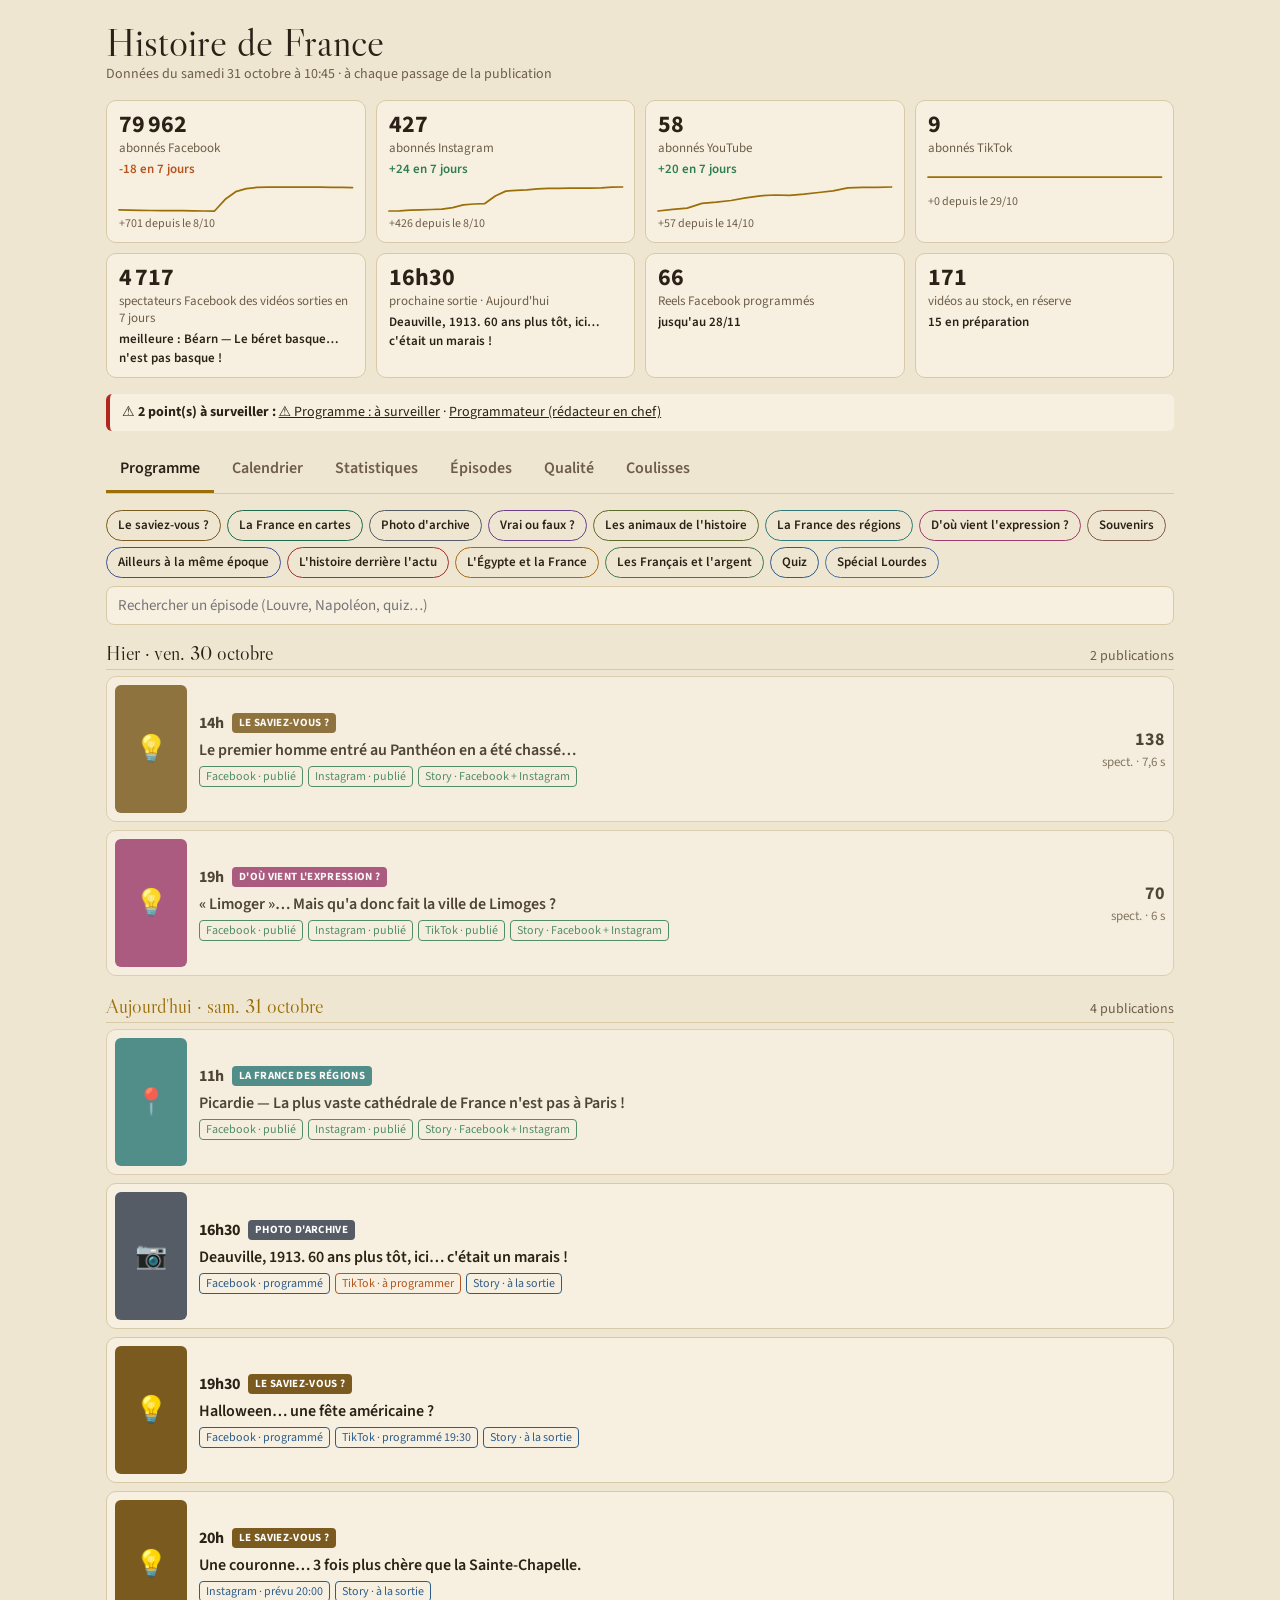
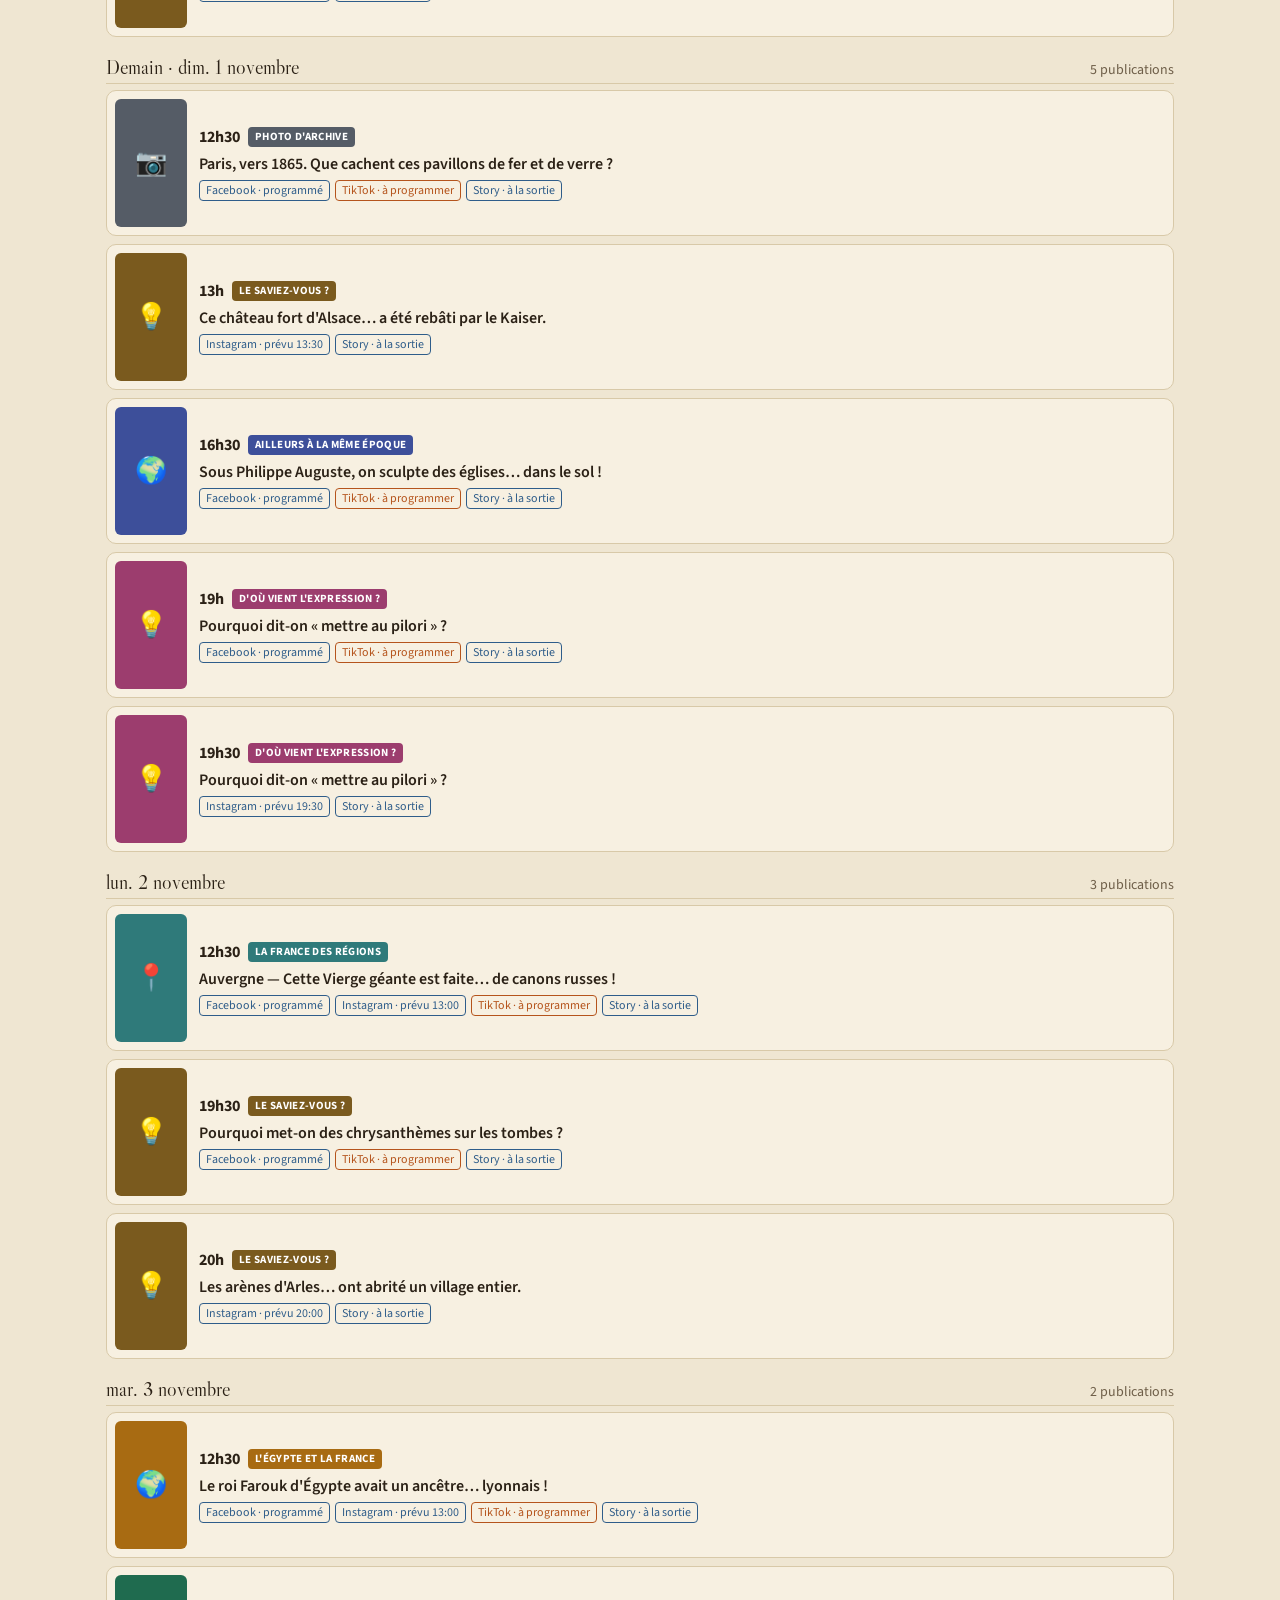
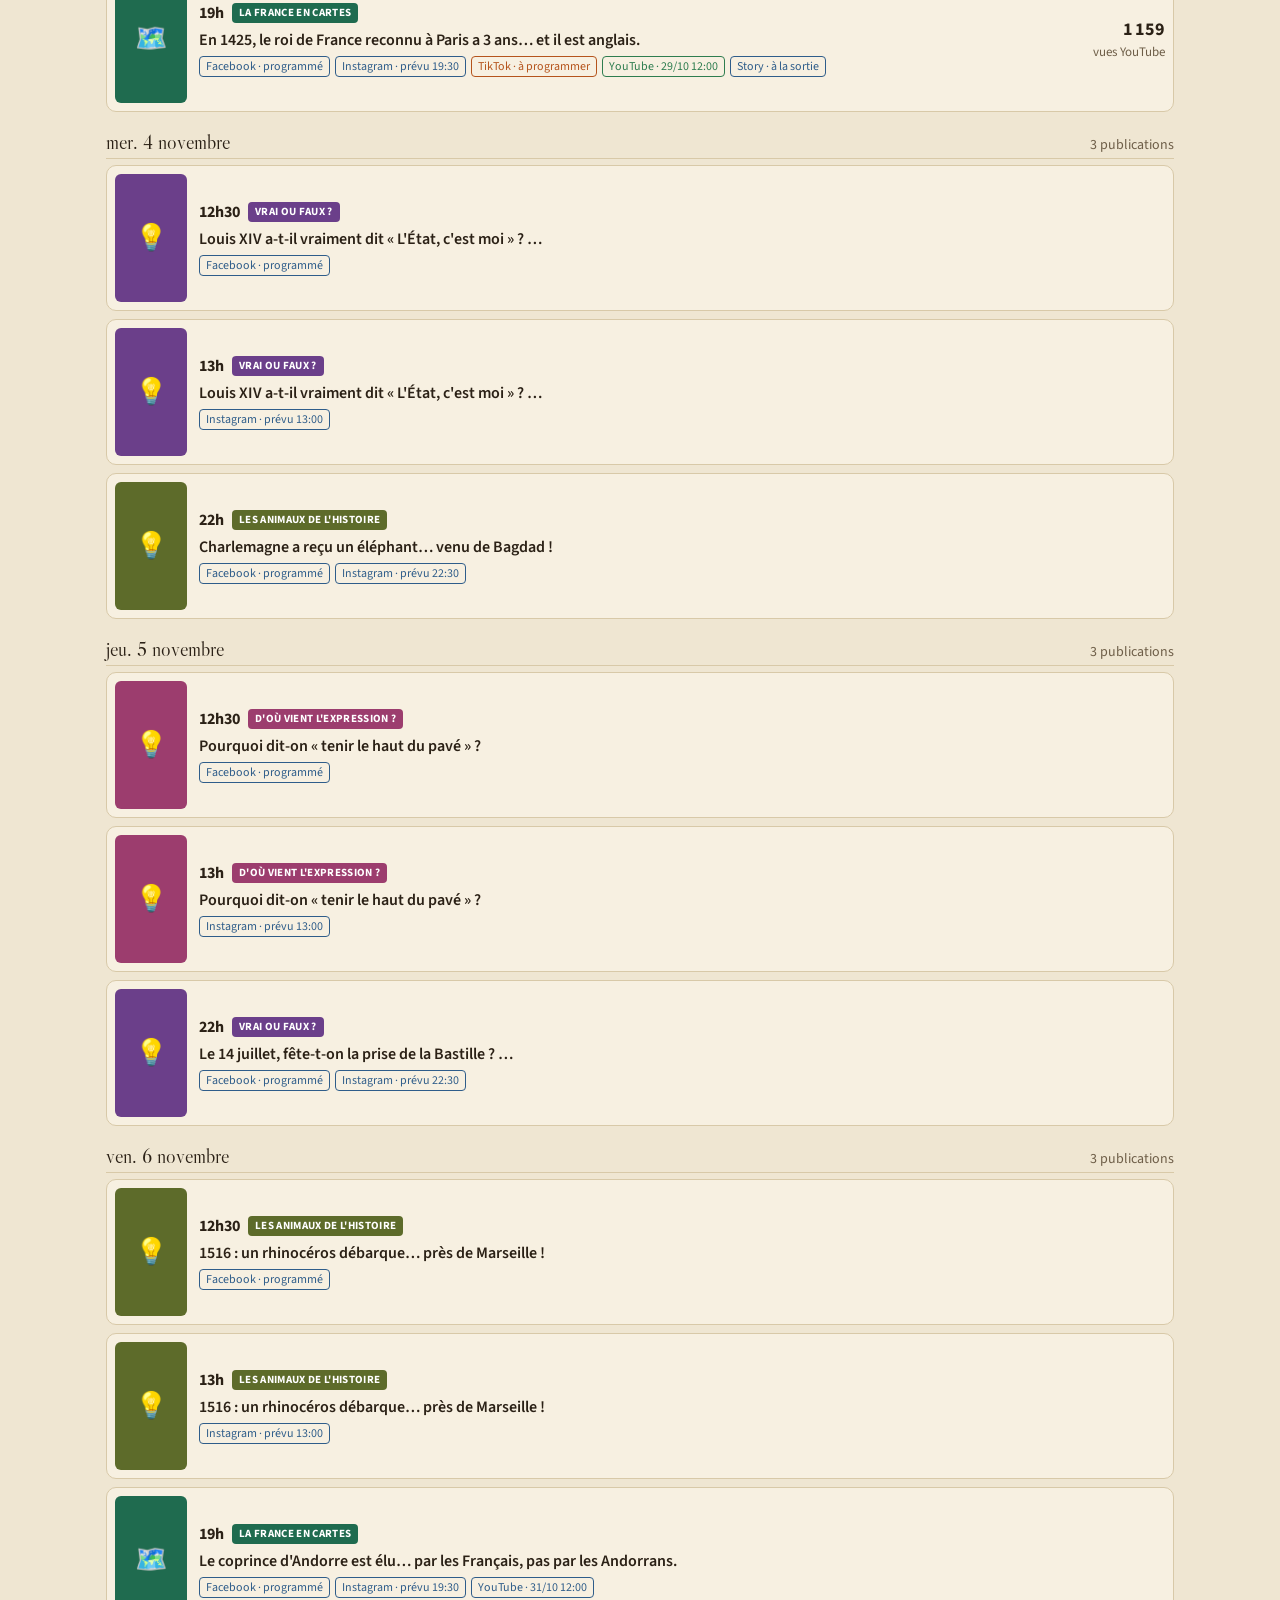
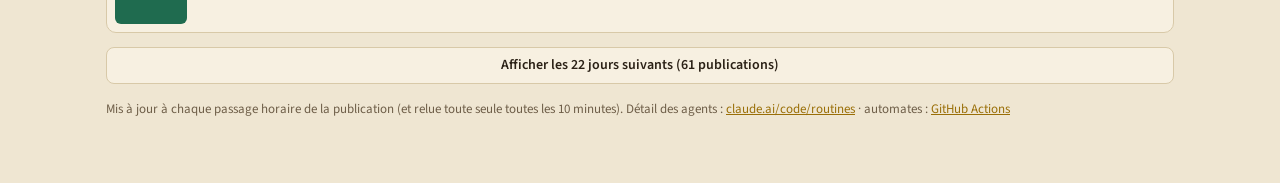
==== tableau-q7m2xk9w/index.html @ d6ed4da3 "Tableau de bord" ====
<!doctype html>
<html lang="fr"><head><meta charset="utf-8"><meta name="viewport" content="width=device-width,initial-scale=1">
<meta name="robots" content="noindex"><meta name="referrer" content="no-referrer">
<title>Tableau Histoire de France</title>
<link rel="preconnect" href="https://fonts.gstatic.com" crossorigin>
<link rel="stylesheet" href="https://fonts.googleapis.com/css2?family=Libre+Caslon+Display&family=Source+Sans+3:wght@400;600;700&display=swap">
<style>
/* Mise en page reprise de l'ancien tableau local (studio/site.html, 29/10/2026) : en-tête et chiffres clés, alertes,
   onglets, filtres communs (séries en couleur, recherche), cartes avec vignette, calendrier du mois, fiche en panneau
   (plein écran sur téléphone, à droite sur ordinateur). */
:root{--bg:#efe6d2;--fg:#2b2116;--muted:#6e5e48;--card:#f7f0e1;--line:#d8c9a8;--accent:#9a6f08;--ok:#2e7d4f;--warn:#b5541c;
--info:#2f5d8a;--err:#b3261e;--soft:#e6dbc3;--display:"Libre Caslon Display",Georgia,"Times New Roman",serif;
--body:"Source Sans 3",system-ui,-apple-system,"Segoe UI",Roboto,sans-serif;color-scheme:light}
@media (prefers-color-scheme:dark){:root:not([data-theme="light"]){--bg:#17130d;--fg:#efe4cf;--muted:#b3a284;--card:#221c13;
--line:#3a3022;--accent:#e0b23c;--ok:#5fbf86;--warn:#f08a4b;--info:#7fb0e0;--err:#ef6a5b;--soft:#2c2418;color-scheme:dark}}
:root[data-theme="dark"]{--bg:#17130d;--fg:#efe4cf;--muted:#b3a284;--card:#221c13;--line:#3a3022;--accent:#e0b23c;--ok:#5fbf86;
--warn:#f08a4b;--info:#7fb0e0;--err:#ef6a5b;--soft:#2c2418;color-scheme:dark}
*{box-sizing:border-box}
html{-webkit-text-size-adjust:100%}
body{margin:0;background:var(--bg);color:var(--fg);font-family:var(--body);font-size:16px;line-height:1.45}
body.fige{overflow:hidden}
main{max-width:1100px;margin:0 auto;padding:20px 16px 64px;display:grid;gap:16px}
main>*{min-width:0}
h1{font-family:var(--display);font-weight:400;font-size:clamp(30px,6vw,40px);margin:0;line-height:1.1}
h2{font-family:var(--display);font-weight:400;font-size:22px;margin:0;line-height:1.2}
h3{font-size:15px;margin:0}
button{font:inherit;color:inherit}
a{color:var(--accent)}
code{font-size:13px}
:focus-visible{outline:2px solid var(--accent);outline-offset:2px}
[hidden]{display:none!important}
.meta{color:var(--muted);font-size:14px;margin:0}
.entete{display:flex;justify-content:space-between;align-items:end;gap:12px;flex-wrap:wrap}
.btn{display:inline-block;border:1px solid var(--line);background:var(--card);border-radius:8px;padding:7px 12px;cursor:pointer;
font-weight:600;font-size:14px;color:var(--fg);text-decoration:none}
.btn:hover{border-color:var(--accent)}
/* chiffres clés */
.kpis{display:grid;grid-template-columns:repeat(4,minmax(0,1fr));gap:10px}
.kpis>.groupe{display:contents}
.kpi{background:var(--card);border:1px solid var(--line);border-radius:10px;padding:10px 12px;min-width:0}
.kpi[data-ep]{cursor:pointer}.kpi[data-ep]:hover{border-color:var(--accent)}
.kpi b{display:block;font-size:24px;font-variant-numeric:tabular-nums;line-height:1.2}
.kpi b.na{color:var(--muted)}.kpi b.mauvais{color:var(--err)}.kpi b.bon{color:var(--ok)}
.kpi .l{display:block;color:var(--muted);font-size:13px;line-height:1.3}
.kpi small{font-size:13px;font-weight:600;margin-top:3px;overflow:hidden;display:-webkit-box;-webkit-line-clamp:2;-webkit-box-orient:vertical}
.kpi .d{color:var(--ok)}.kpi .d.bas{color:var(--warn)}
.kpi .note{font-size:12px;color:var(--muted);margin-top:4px;line-height:1.3}
.spark{display:block;width:100%;height:28px;margin-top:6px;color:var(--accent);overflow:visible}
.kpi .d2{font-size:12px;color:var(--muted);margin-top:2px}
/* alertes */
.alertes{display:grid;gap:6px}
.avis{border-left:4px solid var(--info);background:var(--card);border-radius:6px;padding:8px 12px;font-size:14px}
.avis.important{border-color:var(--warn)}.avis.grave{border-color:var(--err)}.avis.ok{border-color:var(--ok)}
.avis a{color:inherit}.avis .det{color:var(--muted)}
details summary{cursor:pointer}
/* onglets et filtres */
.onglets{display:flex;gap:4px;border-bottom:1px solid var(--line);overflow-x:auto;position:sticky;top:0;z-index:5;
background:var(--bg);scrollbar-width:none}
.onglet{border:0;background:none;padding:10px 14px;cursor:pointer;font-weight:600;color:var(--muted);border-bottom:3px solid transparent;
white-space:nowrap}
.onglet[aria-selected="true"]{color:var(--fg);border-bottom-color:var(--accent)}
.filtres{display:flex;flex-wrap:wrap;gap:8px;align-items:center}
.series{display:flex;flex-wrap:wrap;gap:6px;min-width:0}
.f{border:1.5px solid var(--c,var(--line));background:transparent;border-radius:999px;padding:5px 11px;font-weight:600;font-size:13px;
cursor:pointer;white-space:nowrap}
.f[aria-pressed="true"]{background:var(--c);color:#fff}
.f.neutre{--c:var(--line)}.f.neutre[aria-pressed="true"]{background:var(--fg);border-color:var(--fg);color:var(--bg)}
input[type=search]{font:inherit;font-size:15px;color:var(--fg);background:var(--card);border:1px solid var(--line);border-radius:8px;
padding:8px 11px;flex:1 1 220px;min-width:0}
.tete-bloc{display:flex;justify-content:space-between;align-items:center;gap:10px;flex-wrap:wrap}
/* programme et listes */
.jour{font-family:var(--display);font-size:20px;margin:18px 0 6px;padding-bottom:4px;border-bottom:1px solid var(--line);display:flex;
justify-content:space-between;align-items:baseline;gap:8px;flex-wrap:wrap}
section>.jour:first-child{margin-top:0}
.jour .meta{font-family:var(--body)}
.jour.auj{color:var(--accent)}
.att{color:var(--warn);font-weight:600}
.liste{display:grid;gap:8px}
.r{display:grid;grid-template-columns:72px minmax(0,1fr) auto;gap:12px;align-items:center;background:var(--card);border:1px solid var(--line);
border-radius:10px;padding:8px;cursor:pointer;text-align:left;width:100%}
.r:hover{border-color:var(--accent)}
.r.passe{opacity:.82}
.vign{position:relative;width:72px;aspect-ratio:9/16;border-radius:6px;overflow:hidden;background:var(--c,#555);display:grid;
place-items:center;flex:none}
.vign .emo{font-size:26px;line-height:1}
.vign img{position:absolute;inset:0;width:100%;height:100%;object-fit:cover;background:#000}
.vign.grande{width:100%;border-radius:8px}.vign.grande .emo{font-size:64px}
.vign.mini{width:30px;border-radius:4px}.vign.mini .emo{font-size:13px}
.t{display:grid;gap:4px;min-width:0}
.h{display:flex;align-items:center;gap:8px;flex-wrap:wrap;min-width:0}
.heure{font-weight:700;font-variant-numeric:tabular-nums}
.tag{display:inline-block;max-width:100%;overflow:hidden;text-overflow:ellipsis;vertical-align:middle;white-space:nowrap;background:var(--c);
color:#fff;font-size:11px;font-weight:700;letter-spacing:.03em;text-transform:uppercase;padding:2px 7px;border-radius:4px;line-height:1.4}
.titre{margin:0;overflow-wrap:anywhere;font-weight:600}
.pastilles{display:flex;gap:5px;flex-wrap:wrap}
.p{font-size:12px;border-radius:4px;padding:1px 6px;border:1px solid var(--line);color:var(--muted);white-space:nowrap;text-decoration:none}
.p.ok{border-color:var(--ok);color:var(--ok)}.p.prevu{border-color:var(--info);color:var(--info)}
.p.cours{border-color:var(--accent);color:var(--accent)}.p.alerte{border-color:var(--warn);color:var(--warn)}
.p.erreur{border-color:var(--err);color:var(--err);font-weight:600}.p.inconnu{border-style:dashed}
a.p:hover{text-decoration:underline}
.chiffres{text-align:right;font-variant-numeric:tabular-nums;font-size:13px;color:var(--muted);min-width:64px}
.chiffres b{display:block;font-size:18px;color:var(--fg)}
.vide{color:var(--muted);font-style:italic;padding:8px 0;margin:0}
.trou{padding:8px 12px;border-radius:8px;font-style:normal;
background:repeating-linear-gradient(135deg,var(--card),var(--card) 6px,var(--soft) 6px,var(--soft) 12px)}
.plus{margin-top:14px;width:100%}
/* calendrier */
.cal-tete{display:flex;justify-content:space-between;align-items:center;gap:8px}
.legende-cal{display:flex;gap:4px 14px;flex-wrap:wrap;font-size:13px;color:var(--muted);margin:8px 0}
.grille{display:grid;grid-template-columns:repeat(7,minmax(0,1fr));gap:4px}
.jsem{text-align:center;font-size:12px;color:var(--muted);font-weight:700}
.case{background:var(--card);border:1px solid var(--line);border-radius:6px;min-height:96px;padding:4px;display:grid;align-content:start;
gap:3px;min-width:0;cursor:pointer}
.case.hors{opacity:.4}.case.auj{border:2px solid var(--accent)}.case.choisi{outline:2px solid var(--info);outline-offset:1px}
.case.trou{background:repeating-linear-gradient(135deg,var(--card),var(--card) 6px,var(--soft) 6px,var(--soft) 12px)}
.case .n{font-size:12px;font-weight:700;color:var(--muted)}
.puce{display:block;width:100%;border:0;border-left:3px solid var(--c);background:var(--soft);border-radius:3px;font-size:11px;line-height:1.25;
padding:2px 4px;text-align:left;cursor:pointer;overflow:hidden;white-space:nowrap;text-overflow:ellipsis}
.puce.passe{opacity:.7}
#cal-liste{margin-top:8px}
/* statistiques */
#stats,#vue-stats,#vue-episodes,#vue-coulisses,#qualite{display:grid;gap:16px;align-content:start}
#stats>*,#vue-stats>*,#vue-episodes>*,#vue-coulisses>*,#qualite>*,.liste>*{min-width:0}
.panneaux{display:grid;gap:16px;grid-template-columns:repeat(auto-fit,minmax(min(100%,380px),1fr))}
.bloc{background:var(--card);border:1px solid var(--line);border-radius:10px;padding:12px;display:grid;gap:10px;min-width:0;align-content:start}
.bloc p{margin:0}.bloc-in{display:grid;gap:8px}
.tops{display:grid;grid-template-columns:repeat(4,minmax(0,1fr));gap:10px}
.top h3 .u{color:var(--muted);font-weight:400;font-size:12px}
.top ol{margin:0;padding:0;list-style:none}
.top li{padding:6px 0;border-top:1px solid var(--line)}.top li:first-child{border-top:0}
.top li a{display:flex;gap:8px;align-items:center;color:inherit;text-decoration:none;font-size:13px}
.top .tt{flex:1;min-width:0}
.top .x{overflow:hidden;display:-webkit-box;-webkit-line-clamp:2;-webkit-box-orient:vertical}
.top .dd{display:block;color:var(--muted);font-size:11px}
.top .nb{font-weight:700;font-variant-numeric:tabular-nums;white-space:nowrap}
.top .bar{display:block;height:3px;border-radius:2px;background:var(--c,var(--accent));margin-top:3px}
table{width:100%;border-collapse:collapse;font-size:14px;font-variant-numeric:tabular-nums}
th,td{padding:6px;border-bottom:1px solid var(--line);text-align:right;vertical-align:top}
th:first-child,td:first-child,th.g,td.g{text-align:left}td:not(.g){white-space:nowrap}
th{font-size:12px;color:var(--muted);white-space:nowrap}
table.tri th{cursor:pointer;user-select:none}th[aria-sort]{color:var(--fg)}
tbody tr[data-ep]{cursor:pointer}tbody tr[data-ep]:hover{background:var(--soft)}
td.sujet{min-width:220px}
.defile{overflow-x:auto}
.barres{display:grid;grid-template-columns:minmax(0,2fr) minmax(60px,1fr) auto;gap:6px 10px;align-items:center;font-size:13px}
.barres .nom{overflow:hidden;text-overflow:ellipsis;white-space:nowrap;color:inherit;text-decoration:none}
.barres .b{height:8px;background:var(--c,var(--accent));border-radius:4px;min-width:2px}
.ab{display:grid;gap:2px}
/* qualité et coulisses */
.chips{display:flex;flex-wrap:wrap;gap:6px}
.chip{font-size:13px;border:1px solid var(--line);border-radius:999px;padding:2px 9px;background:transparent;cursor:pointer}
ul.lst{margin:0;padding-left:18px;font-size:14px}ul.lst li{margin:3px 0}
.machs{display:grid;gap:6px}
.mach{display:flex;gap:10px;align-items:baseline;padding:8px 10px;border:1px solid var(--line);border-radius:8px;color:inherit;text-decoration:none}
a.mach[href]:hover{border-color:var(--accent)}
.mach .nom{font-weight:600;display:block}.mach .q{display:block;color:var(--muted);font-size:13px}
.mach .msg{display:-webkit-box;-webkit-line-clamp:2;-webkit-box-orient:vertical;overflow:hidden;color:var(--muted);font-size:12px;margin-top:2px}
.pt{display:inline-block;width:9px;height:9px;border-radius:50%;background:var(--muted);flex:none}
.pt.ok{background:var(--ok)}.pt.prevu{background:var(--info)}.pt.cours{background:var(--accent)}.pt.alerte{background:var(--warn)}
.pt.erreur{background:var(--err)}
.okt{color:var(--ok)}.alt{color:var(--warn)}.err{color:var(--err)}
/* fiche */
.fiche{position:fixed;inset:0;z-index:20;display:grid;grid-template-columns:1fr;background:rgba(0,0,0,.5)}
.fiche-in{background:var(--bg);overflow-y:auto;padding:16px;display:grid;gap:14px;align-content:start;grid-template-columns:minmax(0,1fr);
overscroll-behavior:contain}
@media (min-width:900px){.fiche{grid-template-columns:1fr min(880px,94vw)}
.fiche-in{grid-column:2;grid-template-columns:280px minmax(0,1fr);border-left:1px solid var(--line)}.fiche-in>.plein{grid-column:1/-1}}
.fiche-tete{display:flex;justify-content:space-between;gap:12px;align-items:start}
.fermer{border:0;background:var(--soft);width:40px;height:40px;border-radius:50%;font-size:20px;cursor:pointer;flex:none}
.media{display:grid;gap:10px;align-content:start}
.poster{position:relative}
.poster iframe{display:block;width:100%;aspect-ratio:9/16;border:0;border-radius:8px;background:#000}
.lire{position:absolute;left:50%;top:50%;transform:translate(-50%,-50%);width:64px;height:64px;border-radius:50%;border:0;
background:rgba(0,0,0,.62);color:#fff;font-size:26px;cursor:pointer}
.liens{display:flex;flex-wrap:wrap;gap:6px}
.infos{display:grid;gap:12px;align-content:start;min-width:0}
.ms .res{display:block;color:var(--muted);font-size:12px;text-transform:uppercase;letter-spacing:.05em;margin:0 0 4px}
.mini-stats{display:grid;grid-template-columns:repeat(auto-fill,minmax(96px,1fr));gap:8px}
.mini-stats div{background:var(--card);border:1px solid var(--line);border-radius:8px;padding:6px 8px}
.mini-stats b{display:block;font-size:18px}.mini-stats span{font-size:12px;color:var(--muted)}
dl{display:grid;grid-template-columns:auto minmax(0,1fr);gap:6px 12px;margin:0;font-size:14px}
dt{color:var(--muted)}dd{margin:0;overflow-wrap:anywhere}
footer{color:var(--muted);font-size:13px}
@media (max-width:1000px){.tops{grid-template-columns:repeat(2,minmax(0,1fr))}}
@media (max-width:899px){.media .vign.grande,.poster iframe{max-width:260px;margin:0 auto}}
@media (max-width:720px){.kpis{grid-template-columns:repeat(2,minmax(0,1fr))}}
@media (max-width:600px){.tops{grid-template-columns:1fr}}
@media (max-width:560px){
.r{grid-template-columns:56px minmax(0,1fr)}.r .vign{width:56px}
.chiffres{grid-column:2;text-align:left;display:flex;gap:8px;align-items:baseline}.chiffres b{display:inline;font-size:15px}
.series{flex-wrap:nowrap;overflow-x:auto;padding-bottom:2px;scrollbar-width:none}
.onglet{padding:10px 11px}
.case{min-height:64px;padding:2px}
.puce{font-size:0;height:6px;padding:0;border-left-width:0;background:var(--c)}
.kpi b{font-size:21px}.kpi .d2{display:none}}
</style></head><body><main>
<div class="entete"><div><h1>Histoire de France</h1><p class="meta" id="maj"></p></div></div>
<section class="kpis" aria-label="Chiffres clés"><div class="groupe" id="abonnes"></div><div class="groupe" id="kpis"></div></section>
<section class="alertes" id="etat" aria-label="À surveiller"></section>
<nav class="onglets" role="tablist" aria-label="Vues">
<button class="onglet" role="tab" id="o-programme" data-vue="programme" aria-selected="true">Programme</button>
<button class="onglet" role="tab" id="o-calendrier" data-vue="calendrier" aria-selected="false">Calendrier</button>
<button class="onglet" role="tab" id="o-stats" data-vue="stats" aria-selected="false">Statistiques</button>
<button class="onglet" role="tab" id="o-episodes" data-vue="episodes" aria-selected="false">Épisodes</button>
<button class="onglet" role="tab" id="o-qualite" data-vue="qualite" aria-selected="false">Qualité</button>
<button class="onglet" role="tab" id="o-coulisses" data-vue="coulisses" aria-selected="false">Coulisses</button>
</nav>
<div class="filtres" id="filtres"><div class="series" id="f-series" role="group" aria-label="Séries"></div>
<input type="search" id="q" placeholder="Rechercher un épisode (Louvre, Napoléon, quiz…)" aria-label="Rechercher un épisode"></div>
<section id="vue-programme"></section>
<section id="vue-calendrier" hidden></section>
<section id="vue-stats" hidden><div id="stats"></div>
<div class="panneaux"><div class="bloc" id="derniers"></div><div class="bloc" id="courbes"></div></div>
<div class="bloc" id="tableau-reels"></div></section>
<section id="vue-episodes" hidden><div class="tete-bloc"><div class="series" id="f-statut" role="group" aria-label="Statut"></div>
<span class="meta" id="eps-n"></span></div><div id="eps"></div></section>
<section id="vue-qualite" hidden><div id="qualite"></div></section>
<section id="vue-coulisses" hidden><div class="panneaux">
<div class="bloc"><h2>Automates GitHub</h2><div class="machs" id="automates"></div></div>
<div class="bloc"><h2>Agents Claude</h2><div class="machs" id="agents"></div><div id="prog"></div></div>
<div class="bloc"><h2>Production</h2><div class="bloc-in" id="prod"></div></div>
<div class="bloc"><h2>Sauvegarde</h2><div class="bloc-in" id="sauvegarde"></div></div></div></section>
<footer>Mis à jour à chaque passage horaire de la publication (et relue toute seule toutes les 10 minutes). Détail des
agents : <a href="https://claude.ai/code/routines">claude.ai/code/routines</a> · automates :
<a href="https://github.com/pofleck/hdf-studio/actions">GitHub Actions</a></footer>
</main>
<div class="fiche" id="fiche" hidden><div class="fiche-in" id="fiche-in" role="dialog" aria-modal="true" aria-label="Fiche de l'épisode"></div></div>
<script id="donnees" type="application/json">{"maj": "2026-10-31T11:45+01:00", "alertes": [{"title": "⚠️ Programme : à surveiller", "url": "https://github.com/pofleck/hdf-studio/issues/42"}], "automates": [{"nom": "Publication (Facebook, Instagram, stories)", "e": "cours", "quand": "2026-10-31T11:40:14+01:00", "url": "https://github.com/pofleck/hdf-studio/actions/runs/41193692802"}, {"nom": "Veille (stats, alertes)", "e": "ok", "quand": "2026-10-30T23:46:14+01:00", "url": "https://github.com/pofleck/hdf-studio/actions/runs/41140284863"}, {"nom": "Rapport du lundi", "e": "ok", "quand": "2026-10-26T19:36:55+01:00", "url": "https://github.com/pofleck/hdf-studio/actions/runs/40379283595"}, {"nom": "Entretien du lundi (jetons, stock)", "e": "ok", "quand": "2026-10-26T14:53:17+01:00", "url": "https://github.com/pofleck/hdf-studio/actions/runs/40334549855"}, {"nom": "Production automatique", "e": "ok", "quand": "2026-10-30T14:03:55+01:00", "url": "https://github.com/pofleck/hdf-studio/actions/runs/41060143591"}, {"nom": "Rendu (manuel)", "e": "ok", "quand": "2026-10-18T09:50:01+02:00", "url": "https://github.com/pofleck/hdf-studio/actions/runs/39109145928"}, {"nom": "Sauvegarde Backblaze", "e": "ok", "quand": "2026-10-31T09:28:24+01:00", "url": "https://github.com/pofleck/hdf-studio/actions/runs/41184741832"}], "agents": [{"nom": "Programmateur (rédacteur en chef)", "horaire": "chaque heure, 8 h 20 à 23 h 20", "quand": "2026-10-31T07:23:47+01:00", "url": "https://github.com/pofleck/hdf-studio/commit/3d9a19e8a7c940d9cf94f82e51ef827e5cb0e03a", "e": "alerte", "message": "Programmateur : cartes 047, 034, 028 aux jours de cartes (idée du propriétaire), essai 22 h le 5/11"}, {"nom": "Relecture des vidéos", "horaire": "chaque jour, 13 h 05", "quand": "2026-10-30T12:17:26+01:00", "url": "https://github.com/pofleck/hdf-studio/commit/8a5d483f39db46ef53d1b17f76b001183f4ea240", "e": "ok", "message": "Relecture"}, {"nom": "Réponses aux commentaires", "horaire": "9 h, 12 h, 15 h, 18 h, 21 h", "quand": "2026-10-30T19:08:54+01:00", "url": "https://github.com/pofleck/hdf-studio/commit/59b56d6d41000dbc94bacc3894156df74fff76c5", "e": "ok", "message": "Commentaires : passage automatique"}, {"nom": "Pilote stratégique", "horaire": "le lundi", "e": "inconnu"}], "programmateur": {"quand": "31/10 06:20", "lignes": ["Mode veille (jusqu'au 4/11) : passage court. CONTEXTE.md d'hier 21:41 (sujets chauds de 18:45) ; une recherche web, sans rien de daté d'aujourd'hui. Sujets : 1) manifestations du 31/10 (Bastille-Nation autorisé, 13 médias) : fil déjà couvert (actu-001, actu-008 sorti le 25/10, actu-009), pas de rediffusion ; 2) accident de trains en Espagne (69 morts) et attentat de Trappes : victimes, écartés ; 3) Lagarde, Israël, Le Havre-PSG : pas d'angle histoire français grand public. Halloween ce soir 19 h 30 (idee-028) : gardé.", "**Idée du propriétaire traitée (cartes du nouveau moteur)** : les jours de cartes sont mardi, vendredi et dimanche (jours Python [1, 4, 6]), pas ceux que l'idée citait. `remplacer` Jarnac → carte-047 Bourges (3/11 19 h) ; `echanger` Faire long feu ↔ carte-034 Andorre (6/11 19 h, long feu au 27/11) ; `remplacer` vanille → carte-028 zone italienne (10/11 19 h 30, veille du 11 novembre, jour de l'invasion de la zone libre en 1942). Moins d'expressions sur la semaine (4 en 6 jours avant).", "Créneau d'essai appliqué : `deplacer` idee-005-14-juillet-federation le 5/11 de 19 h à 22 h.", "Pas de commande (mode veille, aucun agent avant le 4/11). Toujours à reprendre au réveil : actu-012-bhv-xavier-ruel si le BHV reste dans l'actualité."]}, "abonnes": {"facebook": {"n": 79962, "le": "2026-10-30", "delta": -18, "courbe": [["2026-10-08", 79261], ["2026-10-09", 79249], ["2026-10-10", 79240], ["2026-10-11", 79239], ["2026-10-12", 79237], ["2026-10-13", 79237], ["2026-10-14", 79233], ["2026-10-15", 79225], ["2026-10-16", 79223], ["2026-10-17", 79222], ["2026-10-18", 79592], ["2026-10-19", 79833], ["2026-10-20", 79930], ["2026-10-21", 79967], ["2026-10-22", 79978], ["2026-10-23", 79980], ["2026-10-24", 79973], ["2026-10-25", 79973], ["2026-10-26", 79974], ["2026-10-27", 79975], ["2026-10-28", 79969], ["2026-10-29", 79969], ["2026-10-30", 79962]]}, "instagram": {"n": 427, "le": "2026-10-30", "delta": 24, "courbe": [["2026-10-08", 1], ["2026-10-09", 2], ["2026-10-10", 16], ["2026-10-11", 23], ["2026-10-12", 27], ["2026-10-13", 35], ["2026-10-14", 60], ["2026-10-15", 110], ["2026-10-16", 125], ["2026-10-17", 130], ["2026-10-18", 268], ["2026-10-19", 354], ["2026-10-20", 367], ["2026-10-21", 377], ["2026-10-22", 395], ["2026-10-23", 403], ["2026-10-24", 403], ["2026-10-25", 405], ["2026-10-26", 406], ["2026-10-27", 407], ["2026-10-28", 412], ["2026-10-29", 423], ["2026-10-30", 427]]}, "youtube": {"n": 58, "le": "2026-10-30", "delta": 20, "courbe": [["2026-10-14", 1], ["2026-10-15", 5], ["2026-10-16", 8], ["2026-10-17", 19], ["2026-10-18", 22], ["2026-10-19", 26], ["2026-10-20", 32], ["2026-10-21", 37], ["2026-10-22", 39], ["2026-10-23", 38], ["2026-10-24", 41], ["2026-10-25", 45], ["2026-10-26", 49], ["2026-10-27", 56], ["2026-10-28", 57], ["2026-10-29", 57], ["2026-10-30", 58]]}, "tiktok": {"n": 9, "le": "2026-10-30", "delta": null, "courbe": [["2026-10-29", 9], ["2026-10-30", 9]]}}, "production": {"voix_ok": true, "voix": "disponible", "a_relire": [], "a_corriger": []}, "jours": [{"jour": "2026-10-30", "pubs": [{"heure": "14:00", "ep": "sv-001-mirabeau", "titre": "💡 Le premier homme entré au Panthéon en a été chassé… La suite en vidéo 👀", "serie": "LE SAVIEZ-VOUS ?", "fb": {"e": "ok", "t": "publié", "l": "https://www.facebook.com/reel/2168953966990211/"}, "ig": {"e": "ok", "t": "publié", "l": "https://www.instagram.com/reel/DfHt9BEDG00/"}, "tt": null, "yt": null, "story": {"e": "ok", "t": "Facebook + Instagram"}}, {"heure": "19:00", "ep": "expr-007-limoger", "titre": "💡 « Limoger »… Mais qu'a donc fait la ville de Limoges ? La suite en vidéo 👀", "serie": "D'OÙ VIENT L'EXPRESSION ?", "fb": {"e": "ok", "t": "publié", "l": "https://www.facebook.com/reel/1685018696600759/"}, "ig": {"e": "ok", "t": "publié", "l": "https://www.instagram.com/reel/DfIQIGFgAOS/"}, "tt": {"e": "ok", "t": "publié"}, "yt": null, "story": {"e": "ok", "t": "Facebook + Instagram"}}]}, {"jour": "2026-10-31", "pubs": [{"heure": "11:00", "ep": "reg-017-cathedrale-amiens", "titre": "📍 Picardie — La plus vaste cathédrale de France n'est pas à Paris ! La suite en vidéo 👀", "serie": "LA FRANCE DES RÉGIONS", "fb": {"e": "ok", "t": "publié", "l": "https://www.facebook.com/reel/1162439699691661/"}, "ig": {"e": "ok", "t": "publié", "l": "https://www.instagram.com/reel/DfJ94ViEvV3/"}, "tt": null, "yt": null, "story": {"e": "ok", "t": "Facebook + Instagram"}}, {"heure": "16:30", "ep": "archive-035-deauville-marais", "titre": "📷 Deauville, 1913. 60 ans plus tôt, ici… c'était un marais ! La suite en vidéo 👀", "serie": "PHOTO D'ARCHIVE", "fb": {"e": "prevu", "t": "programmé"}, "ig": null, "tt": {"e": "alerte", "t": "à programmer"}, "yt": null, "story": {"e": "prevu", "t": "à la sortie"}}, {"heure": "19:30", "ep": "idee-028-halloween-francais", "titre": "💡 Halloween… une fête américaine ? La suite en vidéo 👀", "serie": "LE SAVIEZ-VOUS ?", "fb": {"e": "prevu", "t": "programmé"}, "ig": null, "tt": {"e": "prevu", "t": "programmé 19:30"}, "yt": null, "story": {"e": "prevu", "t": "à la sortie"}}, {"heure": "20:00", "ep": "sv-030-sainte-chapelle-couronne-epines", "titre": "💡 Une couronne… 3 fois plus chère que la Sainte-Chapelle. La suite en vidéo 👀", "serie": "LE SAVIEZ-VOUS ?", "fb": null, "ig": {"e": "prevu", "t": "prévu 20:00", "l": null}, "tt": null, "yt": null, "story": {"e": "prevu", "t": "à la sortie"}}]}, {"jour": "2026-11-01", "pubs": [{"heure": "12:30", "ep": "archive-011-halles-baltard", "titre": "📷 Paris, vers 1865. Que cachent ces pavillons de fer et de verre ? La suite en vidéo 👀", "serie": "PHOTO D'ARCHIVE", "fb": {"e": "prevu", "t": "programmé"}, "ig": null, "tt": {"e": "alerte", "t": "à programmer"}, "yt": null, "story": {"e": "prevu", "t": "à la sortie"}}, {"heure": "13:00", "ep": "sv-037-haut-koenigsbourg-kaiser", "titre": "💡 Ce château fort d'Alsace… a été rebâti par le Kaiser. La suite en vidéo 👀", "serie": "LE SAVIEZ-VOUS ?", "fb": null, "ig": {"e": "prevu", "t": "prévu 13:30", "l": null}, "tt": null, "yt": null, "story": {"e": "prevu", "t": "à la sortie"}}, {"heure": "16:30", "ep": "monde-012-philippe-auguste-et-lalibela", "titre": "🌍 Sous Philippe Auguste, on sculpte des églises… dans le sol ! La suite en vidéo 👀", "serie": "AILLEURS À LA MÊME ÉPOQUE", "fb": {"e": "prevu", "t": "programmé"}, "ig": null, "tt": {"e": "alerte", "t": "à programmer"}, "yt": null, "story": {"e": "prevu", "t": "à la sortie"}}, {"heure": "19:00", "ep": "expr-002-mettre-au-pilori", "titre": "💡 Pourquoi dit-on « mettre au pilori » ? La suite en vidéo 👀", "serie": "D'OÙ VIENT L'EXPRESSION ?", "fb": {"e": "prevu", "t": "programmé"}, "ig": null, "tt": {"e": "alerte", "t": "à programmer"}, "yt": null, "story": {"e": "prevu", "t": "à la sortie"}}, {"heure": "19:30", "ep": "expr-002-mettre-au-pilori", "titre": "💡 Pourquoi dit-on « mettre au pilori » ? La suite en vidéo 👀", "serie": "D'OÙ VIENT L'EXPRESSION ?", "fb": null, "ig": {"e": "prevu", "t": "prévu 19:30", "l": null}, "tt": null, "yt": null, "story": {"e": "prevu", "t": "à la sortie"}}]}, {"jour": "2026-11-02", "pubs": [{"heure": "12:30", "ep": "reg-016-vierge-du-puy-canons", "titre": "📍 Auvergne — Cette Vierge géante est faite… de canons russes ! La suite en vidéo 👀", "serie": "LA FRANCE DES RÉGIONS", "fb": {"e": "prevu", "t": "programmé"}, "ig": {"e": "prevu", "t": "prévu 13:00", "l": null}, "tt": {"e": "alerte", "t": "à programmer"}, "yt": null, "story": {"e": "prevu", "t": "à la sortie"}}, {"heure": "19:30", "ep": "sv-067-chrysanthemes-toussaint", "titre": "💡 Pourquoi met-on des chrysanthèmes sur les tombes ? La suite en vidéo 👀", "serie": "LE SAVIEZ-VOUS ?", "fb": {"e": "prevu", "t": "programmé"}, "ig": null, "tt": {"e": "alerte", "t": "à programmer"}, "yt": null, "story": {"e": "prevu", "t": "à la sortie"}}, {"heure": "20:00", "ep": "sv-031-arenes-arles-village", "titre": "💡 Les arènes d'Arles… ont abrité un village entier. La suite en vidéo 👀", "serie": "LE SAVIEZ-VOUS ?", "fb": null, "ig": {"e": "prevu", "t": "prévu 20:00", "l": null}, "tt": null, "yt": null, "story": {"e": "prevu", "t": "à la sortie"}}]}, {"jour": "2026-11-03", "pubs": [{"heure": "12:30", "ep": "egy-009-soliman-pacha-lyonnais", "titre": "🌍 Le roi Farouk d'Égypte avait un ancêtre… lyonnais ! La suite en vidéo 👀", "serie": "L'ÉGYPTE ET LA FRANCE", "fb": {"e": "prevu", "t": "programmé"}, "ig": {"e": "prevu", "t": "prévu 13:00", "l": null}, "tt": {"e": "alerte", "t": "à programmer"}, "yt": null, "story": {"e": "prevu", "t": "à la sortie"}}, {"heure": "19:00", "ep": "carte-047-royaume-de-bourges", "titre": "🗺️ En 1425, le roi de France reconnu à Paris a 3 ans… et il est anglais.", "serie": "LA FRANCE EN CARTES", "fb": {"e": "prevu", "t": "programmé"}, "ig": {"e": "prevu", "t": "prévu 19:30", "l": null}, "tt": {"e": "alerte", "t": "à programmer"}, "yt": {"e": "ok", "t": "29/10 12:00"}, "story": {"e": "prevu", "t": "à la sortie"}}]}, {"jour": "2026-11-04", "pubs": [{"heure": "12:30", "ep": "idee-004-letat-cest-moi", "titre": "💡 Louis XIV a-t-il vraiment dit « L'État, c'est moi » ? … La suite en vidéo 👀", "serie": "VRAI OU FAUX ?", "fb": {"e": "prevu", "t": "programmé"}, "ig": null, "tt": null, "yt": null, "story": null}, {"heure": "13:00", "ep": "idee-004-letat-cest-moi", "titre": "💡 Louis XIV a-t-il vraiment dit « L'État, c'est moi » ? … La suite en vidéo 👀", "serie": "VRAI OU FAUX ?", "fb": null, "ig": {"e": "prevu", "t": "prévu 13:00", "l": null}, "tt": null, "yt": null, "story": null}, {"heure": "22:00", "ep": "ani-004-elephant-charlemagne", "titre": "💡 Charlemagne a reçu un éléphant… venu de Bagdad ! La suite en vidéo 👀", "serie": "LES ANIMAUX DE L'HISTOIRE", "fb": {"e": "prevu", "t": "programmé"}, "ig": {"e": "prevu", "t": "prévu 22:30", "l": null}, "tt": null, "yt": null, "story": null}]}, {"jour": "2026-11-05", "pubs": [{"heure": "12:30", "ep": "expr-005-haut-du-pave", "titre": "💡 Pourquoi dit-on « tenir le haut du pavé » ? La suite en vidéo 👀", "serie": "D'OÙ VIENT L'EXPRESSION ?", "fb": {"e": "prevu", "t": "programmé"}, "ig": null, "tt": null, "yt": null, "story": null}, {"heure": "13:00", "ep": "expr-005-haut-du-pave", "titre": "💡 Pourquoi dit-on « tenir le haut du pavé » ? La suite en vidéo 👀", "serie": "D'OÙ VIENT L'EXPRESSION ?", "fb": null, "ig": {"e": "prevu", "t": "prévu 13:00", "l": null}, "tt": null, "yt": null, "story": null}, {"heure": "22:00", "ep": "idee-005-14-juillet-federation", "titre": "💡 Le 14 juillet, fête-t-on la prise de la Bastille ? … La suite en vidéo 👀", "serie": "VRAI OU FAUX ?", "fb": {"e": "prevu", "t": "programmé"}, "ig": {"e": "prevu", "t": "prévu 22:30", "l": null}, "tt": null, "yt": null, "story": null}]}, {"jour": "2026-11-06", "pubs": [{"heure": "12:30", "ep": "ani-005-rhinoceros-marseille-1516", "titre": "💡 1516 : un rhinocéros débarque… près de Marseille ! La suite en vidéo 👀", "serie": "LES ANIMAUX DE L'HISTOIRE", "fb": {"e": "prevu", "t": "programmé"}, "ig": null, "tt": null, "yt": null, "story": null}, {"heure": "13:00", "ep": "ani-005-rhinoceros-marseille-1516", "titre": "💡 1516 : un rhinocéros débarque… près de Marseille ! La suite en vidéo 👀", "serie": "LES ANIMAUX DE L'HISTOIRE", "fb": null, "ig": {"e": "prevu", "t": "prévu 13:00", "l": null}, "tt": null, "yt": null, "story": null}, {"heure": "19:00", "ep": "carte-034-andorre-coprince", "titre": "🗺️ Le coprince d'Andorre est élu… par les Français, pas par les Andorrans.", "serie": "LA FRANCE EN CARTES", "fb": {"e": "prevu", "t": "programmé"}, "ig": {"e": "prevu", "t": "prévu 19:30", "l": null}, "tt": null, "yt": {"e": "prevu", "t": "31/10 12:00"}, "story": null}]}, {"jour": "2026-11-07", "pubs": [{"heure": "12:30", "ep": "idee-006-croissant", "titre": "💡 Le croissant est-il né en France ? … La suite en vidéo 👀", "serie": "VRAI OU FAUX ?", "fb": {"e": "prevu", "t": "programmé"}, "ig": null, "tt": null, "yt": null, "story": null}, {"heure": "13:00", "ep": "idee-006-croissant", "titre": "💡 Le croissant est-il né en France ? … La suite en vidéo 👀", "serie": "VRAI OU FAUX ?", "fb": null, "ig": {"e": "prevu", "t": "prévu 13:00", "l": null}, "tt": null, "yt": null, "story": null}, {"heure": "16:30", "ep": "expr-015-cordon-bleu", "titre": "💡 « Un cordon bleu »… C'était d'abord un chevalier du roi ! La suite en vidéo 👀", "serie": "D'OÙ VIENT L'EXPRESSION ?", "fb": {"e": "prevu", "t": "programmé"}, "ig": null, "tt": null, "yt": null, "story": null}, {"heure": "19:00", "ep": "ani-006-merinos-rambouillet", "titre": "💡 Le troupeau de Louis XVI existe toujours… à Rambouillet ! La suite en vidéo 👀", "serie": "LES ANIMAUX DE L'HISTOIRE", "fb": {"e": "prevu", "t": "programmé"}, "ig": null, "tt": null, "yt": null, "story": null}, {"heure": "19:30", "ep": "ani-006-merinos-rambouillet", "titre": "💡 Le troupeau de Louis XVI existe toujours… à Rambouillet ! La suite en vidéo 👀", "serie": "LES ANIMAUX DE L'HISTOIRE", "fb": null, "ig": {"e": "prevu", "t": "prévu 19:30", "l": null}, "tt": null, "yt": null, "story": null}]}, {"jour": "2026-11-08", "pubs": [{"heure": "12:30", "ep": "ani-011-canard-vaucanson", "titre": "💡 En 1739, ce canard mécanique mange… et fait ses besoins ! La suite en vidéo 👀", "serie": "LES ANIMAUX DE L'HISTOIRE", "fb": {"e": "prevu", "t": "programmé"}, "ig": {"e": "prevu", "t": "prévu 13:00", "l": null}, "tt": null, "yt": null, "story": null}, {"heure": "16:30", "ep": "idee-027-charlemagne-barbe-fleurie", "titre": "💡 Charlemagne, l'empereur à la barbe fleurie ? La suite en vidéo 👀", "serie": "VRAI OU FAUX ?", "fb": {"e": "prevu", "t": "programmé"}, "ig": null, "tt": null, "yt": null, "story": null}, {"heure": "19:00", "ep": "reg-006-moutarde-dijon", "titre": "📍 Bourgogne — La moutarde de Dijon… n'a pas besoin de venir de Dijon ! La suite en vidéo 👀", "serie": "LA FRANCE DES RÉGIONS", "fb": {"e": "prevu", "t": "programmé"}, "ig": {"e": "prevu", "t": "prévu 19:30", "l": null}, "tt": null, "yt": null, "story": null}]}, {"jour": "2026-11-09", "pubs": [{"heure": "12:30", "ep": "monde-002-louis-xiv-et-le-japon", "titre": "🌍 Quand Louis XIV bâtit Versailles… le Japon est fermé au monde ! La suite en vidéo 👀", "serie": "AILLEURS À LA MÊME ÉPOQUE", "fb": {"e": "prevu", "t": "programmé"}, "ig": {"e": "prevu", "t": "prévu 13:00", "l": null}, "tt": null, "yt": null, "story": null}, {"heure": "19:00", "ep": "reg-011-marseille-savon", "titre": "📍 Provence — Sous Louis XIV, à Marseille, interdit de faire du savon… l'été ! La suite en vidéo 👀", "serie": "LA FRANCE DES RÉGIONS", "fb": {"e": "prevu", "t": "programmé"}, "ig": {"e": "prevu", "t": "prévu 19:30", "l": null}, "tt": null, "yt": null, "story": null}]}, {"jour": "2026-11-10", "pubs": [{"heure": "12:30", "ep": "ani-010-loups-de-paris", "titre": "💡 En 1439, un loup terrorise Paris… et il a un nom ! La suite en vidéo 👀", "serie": "LES ANIMAUX DE L'HISTOIRE", "fb": {"e": "prevu", "t": "programmé"}, "ig": {"e": "prevu", "t": "prévu 13:00", "l": null}, "tt": null, "yt": null, "story": null}, {"heure": "19:30", "ep": "carte-028-zone-italienne-1942", "titre": "🗺️ En 1943, Nice et Grenoble étaient occupées par l'Italie… et des milliers de Juifs y ont trouvé refuge.", "serie": "LA FRANCE EN CARTES", "fb": {"e": "prevu", "t": "programmé"}, "ig": {"e": "prevu", "t": "prévu 20:00", "l": null}, "tt": null, "yt": {"e": "ok", "t": "30/10 12:00"}, "story": null}]}, {"jour": "2026-11-11", "pubs": [{"heure": "12:30", "ep": "archive-013-armistice-1918", "titre": "📷 Armistice signé à 5 h 15… et pourtant, on meurt encore. La suite en vidéo 👀", "serie": "PHOTO D'ARCHIVE", "fb": {"e": "prevu", "t": "programmé"}, "ig": null, "tt": null, "yt": null, "story": null}, {"heure": "12:30", "ep": "reg-013-calvados-nom", "titre": "📍 Normandie — Le Calvados a failli s'appeler… l'Orne-Inférieure ! La suite en vidéo 👀", "serie": "LA FRANCE DES RÉGIONS", "fb": null, "ig": {"e": "prevu", "t": "prévu 13:00", "l": null}, "tt": null, "yt": null, "story": null}, {"heure": "19:30", "ep": "sv-072-saint-martin-chapelle", "titre": "💡 Le mot « chapelle »… vient du manteau de saint Martin ! La suite en vidéo 👀", "serie": "LE SAVIEZ-VOUS ?", "fb": {"e": "prevu", "t": "programmé"}, "ig": null, "tt": null, "yt": null, "story": null}, {"heure": "20:00", "ep": "sv-032-strasbourg-plus-haut-du-monde", "titre": "💡 Le plus haut bâtiment du monde… a été à Strasbourg. La suite en vidéo 👀", "serie": "LE SAVIEZ-VOUS ?", "fb": null, "ig": {"e": "prevu", "t": "prévu 20:00", "l": null}, "tt": null, "yt": null, "story": null}]}, {"jour": "2026-11-12", "pubs": [{"heure": "12:30", "ep": "sv-063-hugo-dessinateur", "titre": "💡 Victor Hugo a laissé… plus de 3 000 dessins ! La suite en vidéo 👀", "serie": "LE SAVIEZ-VOUS ?", "fb": {"e": "prevu", "t": "programmé"}, "ig": {"e": "prevu", "t": "prévu 13:00", "l": null}, "tt": null, "yt": null, "story": null}, {"heure": "19:00", "ep": "monde-016-francois-ier-et-barberousse-a-toulon", "titre": "🌍 Sous François Ier, Toulon a hébergé… la flotte ottomane ! La suite en vidéo 👀", "serie": "AILLEURS À LA MÊME ÉPOQUE", "fb": {"e": "prevu", "t": "programmé"}, "ig": {"e": "prevu", "t": "prévu 19:30", "l": null}, "tt": null, "yt": null, "story": null}]}, {"jour": "2026-11-13", "pubs": [{"heure": "12:30", "ep": "argent-001-banqueroute-de-law", "titre": "💡 En 1720, des Parisiens se battent pour acheter… du papier ! La suite en vidéo 👀", "serie": "LES FRANÇAIS ET L'ARGENT", "fb": {"e": "prevu", "t": "programmé"}, "ig": {"e": "prevu", "t": "prévu 13:00", "l": null}, "tt": null, "yt": null, "story": null}, {"heure": "19:00", "ep": "souv-017-livret-de-famille", "titre": "📷 Le livret de famille ? Il est né… d'un incendie ! La suite en vidéo 👀", "serie": "SOUVENIRS", "fb": {"e": "prevu", "t": "programmé"}, "ig": {"e": "prevu", "t": "prévu 19:30", "l": null}, "tt": null, "yt": null, "story": null}]}, {"jour": "2026-11-14", "pubs": [{"heure": "12:30", "ep": "expr-004-sur-la-sellette", "titre": "💡 Pourquoi dit-on « être sur la sellette » ? La suite en vidéo 👀", "serie": "D'OÙ VIENT L'EXPRESSION ?", "fb": {"e": "prevu", "t": "programmé"}, "ig": {"e": "prevu", "t": "prévu 13:00", "l": null}, "tt": null, "yt": null, "story": null}, {"heure": "16:30", "ep": "egy-007-lacau-tresor-toutankhamon", "titre": "🌍 Le trésor de Toutânkhamon ? Resté en Égypte grâce à un Français ! La suite en vidéo 👀", "serie": "L'ÉGYPTE ET LA FRANCE", "fb": {"e": "prevu", "t": "programmé"}, "ig": null, "tt": null, "yt": null, "story": null}, {"heure": "19:00", "ep": "quiz-025-rois-louis", "titre": "🏛️ Combien de rois de France se sont appelés Louis ?", "serie": "LE SAVIEZ-VOUS ?", "fb": {"e": "prevu", "t": "programmé"}, "ig": null, "tt": null, "yt": null, "story": null}, {"heure": "19:30", "ep": "sv-038-cordouan-appartement-du-roi", "titre": "💡 Ce phare en pleine mer… a un appartement pour le roi. La suite en vidéo 👀", "serie": "LE SAVIEZ-VOUS ?", "fb": null, "ig": {"e": "prevu", "t": "prévu 19:30", "l": null}, "tt": null, "yt": null, "story": null}]}, {"jour": "2026-11-15", "pubs": [{"heure": "12:30", "ep": "sv-062-montaigne-latin", "titre": "💡 À 6 ans, Montaigne ne comprenait pas le français ! La suite en vidéo 👀", "serie": "LE SAVIEZ-VOUS ?", "fb": {"e": "prevu", "t": "programmé"}, "ig": {"e": "prevu", "t": "prévu 13:00", "l": null}, "tt": null, "yt": null, "story": null}, {"heure": "16:30", "ep": "ani-025-dauphin-heritier-du-trone", "titre": "💡 Pourquoi l'héritier du trône s'appelait-il… le dauphin ? La suite en vidéo 👀", "serie": "LES ANIMAUX DE L'HISTOIRE", "fb": {"e": "prevu", "t": "programmé"}, "ig": null, "tt": null, "yt": null, "story": null}, {"heure": "19:00", "ep": "souv-016-petit-beurre-lu", "titre": "📷 LU ? Ce sont les noms… d'un mari et de sa femme ! La suite en vidéo 👀", "serie": "SOUVENIRS", "fb": {"e": "prevu", "t": "programmé"}, "ig": {"e": "prevu", "t": "prévu 19:30", "l": null}, "tt": null, "yt": null, "story": null}]}, {"jour": "2026-11-16", "pubs": [{"heure": "12:30", "ep": "egy-011-roustam-mamelouk-de-napoleon", "titre": "🌍 Napoléon dormait gardé… par un mamelouk du Caire ! La suite en vidéo 👀", "serie": "L'ÉGYPTE ET LA FRANCE", "fb": {"e": "prevu", "t": "programmé"}, "ig": {"e": "prevu", "t": "prévu 13:00", "l": null}, "tt": null, "yt": null, "story": null}, {"heure": "19:00", "ep": "archive-037-biarritz-passerelle", "titre": "📷 Biarritz, vers 1900. Cette passerelle n'est pas d'Eiffel ! La suite en vidéo 👀", "serie": "PHOTO D'ARCHIVE", "fb": {"e": "prevu", "t": "programmé"}, "ig": null, "tt": null, "yt": null, "story": null}, {"heure": "19:00", "ep": "reg-014-hospices-de-beaune", "titre": "📍 Bourgogne — Aux Hospices de Beaune, les malades dormaient… à deux par lit ! La suite en vidéo 👀", "serie": "LA FRANCE DES RÉGIONS", "fb": null, "ig": {"e": "prevu", "t": "prévu 19:30", "l": null}, "tt": null, "yt": null, "story": null}]}, {"jour": "2026-11-17", "pubs": [{"heure": "12:30", "ep": "egy-012-francois-ier-poudre-de-momie", "titre": "🌍 François Ier se soignait… avec de la momie ! La suite en vidéo 👀", "serie": "L'ÉGYPTE ET LA FRANCE", "fb": {"e": "prevu", "t": "programmé"}, "ig": {"e": "prevu", "t": "prévu 13:00", "l": null}, "tt": null, "yt": null, "story": null}, {"heure": "19:00", "ep": "sv-060-voltaire-loterie", "titre": "💡 Voltaire a fait fortune… grâce à la loterie ! La suite en vidéo 👀", "serie": "LE SAVIEZ-VOUS ?", "fb": {"e": "prevu", "t": "programmé"}, "ig": {"e": "prevu", "t": "prévu 19:30", "l": null}, "tt": null, "yt": null, "story": null}]}, {"jour": "2026-11-18", "pubs": [{"heure": "12:30", "ep": "actu-009-milice-bourgeoise-1789", "titre": "💡 1789 : Paris arme ses habitants… et la cocarde tricolore naît ! La suite en vidéo 👀", "serie": "L'HISTOIRE DERRIÈRE L'ACTU", "fb": {"e": "prevu", "t": "programmé"}, "ig": {"e": "prevu", "t": "prévu 13:00", "l": null}, "tt": null, "yt": null, "story": null}, {"heure": "19:00", "ep": "souv-015-cocotte-minute-papin", "titre": "📷 La Cocotte-Minute ? Son ancêtre date… de 1679 ! La suite en vidéo 👀", "serie": "SOUVENIRS", "fb": {"e": "prevu", "t": "programmé"}, "ig": {"e": "prevu", "t": "prévu 19:30", "l": null}, "tt": null, "yt": null, "story": null}]}, {"jour": "2026-11-19", "pubs": [{"heure": "12:30", "ep": "quiz-055-masque-de-fer-velours", "titre": "🏛️ Le masque de l'homme au masque de fer était en quoi ?", "serie": "LE SAVIEZ-VOUS ?", "fb": {"e": "prevu", "t": "programmé"}, "ig": null, "tt": null, "yt": null, "story": null}, {"heure": "12:30", "ep": "sv-033-arc-de-triomphe-en-toile", "titre": "💡 L'Arc de Triomphe a d'abord été… un décor en toile peinte. La suite en vidéo 👀", "serie": "LE SAVIEZ-VOUS ?", "fb": null, "ig": {"e": "prevu", "t": "prévu 13:00", "l": null}, "tt": null, "yt": null, "story": null}, {"heure": "19:00", "ep": "monde-014-louis-xiv-et-moulay-ismail", "titre": "🌍 Un sultan a demandé la main… d'une fille de Louis XIV ! La suite en vidéo 👀", "serie": "AILLEURS À LA MÊME ÉPOQUE", "fb": {"e": "prevu", "t": "programmé"}, "ig": {"e": "prevu", "t": "prévu 19:30", "l": null}, "tt": null, "yt": null, "story": null}]}, {"jour": "2026-11-20", "pubs": [{"heure": "12:30", "ep": "idee-026-francois-ier-langue-francaise", "titre": "💡 François Ier a imposé le français… à tous les Français ? La suite en vidéo 👀", "serie": "VRAI OU FAUX ?", "fb": {"e": "prevu", "t": "programmé"}, "ig": {"e": "prevu", "t": "prévu 13:00", "l": null}, "tt": null, "yt": null, "story": null}, {"heure": "19:30", "ep": "expr-020-chauvin", "titre": "💡 Le mot « chauvin » vient d'un soldat… qui n'a jamais existé ! La suite en vidéo 👀", "serie": "D'OÙ VIENT L'EXPRESSION ?", "fb": {"e": "prevu", "t": "programmé"}, "ig": {"e": "prevu", "t": "prévu 20:00", "l": null}, "tt": null, "yt": null, "story": null}]}, {"jour": "2026-11-21", "pubs": [{"heure": "12:30", "ep": "idee-021-pas-ce-soir-josephine", "titre": "💡 Napoléon a vraiment dit « Pas ce soir, Joséphine » ? … La suite en vidéo 👀", "serie": "VRAI OU FAUX ?", "fb": {"e": "prevu", "t": "programmé"}, "ig": {"e": "prevu", "t": "prévu 13:00", "l": null}, "tt": null, "yt": null, "story": null}, {"heure": "16:30", "ep": "reg-024-croix-de-lorraine-anjou", "titre": "📍 Lorraine — La croix de Lorraine… vient en réalité d'Anjou ! La suite en vidéo 👀", "serie": "LA FRANCE DES RÉGIONS", "fb": {"e": "prevu", "t": "programmé"}, "ig": null, "tt": null, "yt": null, "story": null}, {"heure": "19:30", "ep": "egy-010-passage-du-caire", "titre": "🌍 À Paris, tout un quartier porte des noms d'Égypte ! La suite en vidéo 👀", "serie": "L'ÉGYPTE ET LA FRANCE", "fb": {"e": "prevu", "t": "programmé"}, "ig": {"e": "prevu", "t": "prévu 20:00", "l": null}, "tt": null, "yt": null, "story": null}]}, {"jour": "2026-11-22", "pubs": [{"heure": "12:30", "ep": "idee-015-vieux-a-30-ans", "titre": "💡 Au Moyen Âge, on était vieux à 30 ans ? … La suite en vidéo 👀", "serie": "VRAI OU FAUX ?", "fb": {"e": "prevu", "t": "programmé"}, "ig": {"e": "prevu", "t": "prévu 13:00", "l": null}, "tt": null, "yt": null, "story": null}, {"heure": "16:30", "ep": "expr-013-rubis-sur-l-ongle", "titre": "💡 « Payer rubis sur l'ongle »… Ce rubis-là se buvait ! La suite en vidéo 👀", "serie": "D'OÙ VIENT L'EXPRESSION ?", "fb": {"e": "prevu", "t": "programmé"}, "ig": null, "tt": null, "yt": null, "story": null}, {"heure": "19:30", "ep": "monde-006-saint-louis-et-karakorum", "titre": "🌍 Sous Saint Louis, un orfèvre parisien vit… chez les Mongols ! La suite en vidéo 👀", "serie": "AILLEURS À LA MÊME ÉPOQUE", "fb": {"e": "prevu", "t": "programmé"}, "ig": {"e": "prevu", "t": "prévu 20:00", "l": null}, "tt": null, "yt": null, "story": null}]}, {"jour": "2026-11-23", "pubs": [{"heure": "12:30", "ep": "reg-023-chevalier-saint-george", "titre": "📍 Guadeloupe — Né esclave en Guadeloupe… il a dirigé des symphonies de Haydn ! La suite en vidéo 👀", "serie": "LA FRANCE DES RÉGIONS", "fb": {"e": "prevu", "t": "programmé"}, "ig": {"e": "prevu", "t": "prévu 13:00", "l": null}, "tt": null, "yt": null, "story": null}, {"heure": "19:30", "ep": "ani-024-chiens-du-guet-saint-malo", "titre": "💡 Pendant des siècles, Saint-Malo fut gardée… par des chiens ! La suite en vidéo 👀", "serie": "LES ANIMAUX DE L'HISTOIRE", "fb": {"e": "prevu", "t": "programmé"}, "ig": {"e": "prevu", "t": "prévu 20:00", "l": null}, "tt": null, "yt": null, "story": null}]}, {"jour": "2026-11-24", "pubs": [{"heure": "12:30", "ep": "archive-034-jetee-promenade-nice", "titre": "📷 Nice, 1912. Ce palais posé sur la mer… a disparu ! La suite en vidéo 👀", "serie": "PHOTO D'ARCHIVE", "fb": {"e": "prevu", "t": "programmé"}, "ig": null, "tt": null, "yt": null, "story": null}, {"heure": "12:30", "ep": "quiz-002-clovis", "titre": "🏛️ Il a réuni les Francs et s'est fait baptiser à Reims… Qui est-ce ?", "serie": "LE SAVIEZ-VOUS ?", "fb": null, "ig": {"e": "prevu", "t": "prévu 13:00", "l": null}, "tt": null, "yt": null, "story": null}, {"heure": "19:30", "ep": "reg-021-suaire-chambery", "titre": "📍 Savoie — Le suaire de Turin a brûlé… à Chambéry ! La suite en vidéo 👀", "serie": "LA FRANCE DES RÉGIONS", "fb": {"e": "prevu", "t": "programmé"}, "ig": {"e": "prevu", "t": "prévu 20:00", "l": null}, "tt": null, "yt": null, "story": null}]}, {"jour": "2026-11-25", "pubs": [{"heure": "12:30", "ep": "sv-015-catherinettes", "titre": "💡 La sainte des catherinettes n'a peut-être… jamais existé ! La suite en vidéo 👀", "serie": "LE SAVIEZ-VOUS ?", "fb": {"e": "prevu", "t": "programmé"}, "ig": {"e": "prevu", "t": "prévu 13:00", "l": null}, "tt": null, "yt": null, "story": null}, {"heure": "19:30", "ep": "archive-036-butte-des-moulins", "titre": "📷 Paris, 1877. Ici, on rase… une colline entière ! La suite en vidéo 👀", "serie": "PHOTO D'ARCHIVE", "fb": {"e": "prevu", "t": "programmé"}, "ig": null, "tt": null, "yt": null, "story": null}, {"heure": "19:30", "ep": "quiz-016-pont-neuf", "titre": "🏛️ Quel est le plus vieux pont de Paris encore debout ?", "serie": "LE SAVIEZ-VOUS ?", "fb": null, "ig": {"e": "prevu", "t": "prévu 20:00", "l": null}, "tt": null, "yt": null, "story": {"e": "ok", "t": "Facebook"}}]}, {"jour": "2026-11-26", "pubs": [{"heure": "12:30", "ep": "monde-013-charles-v-et-le-jikji", "titre": "🌍 Sous Charles V, la Corée imprime… 78 ans avant Gutenberg ! La suite en vidéo 👀", "serie": "AILLEURS À LA MÊME ÉPOQUE", "fb": {"e": "prevu", "t": "programmé"}, "ig": {"e": "prevu", "t": "prévu 13:00", "l": null}, "tt": null, "yt": null, "story": null}, {"heure": "19:30", "ep": "ani-023-barry-chien-du-saint-bernard", "titre": "💡 Le plus célèbre des saint-bernard… n'est pas mort en héros ! La suite en vidéo 👀", "serie": "LES ANIMAUX DE L'HISTOIRE", "fb": {"e": "prevu", "t": "programmé"}, "ig": {"e": "prevu", "t": "prévu 20:00", "l": null}, "tt": null, "yt": null, "story": null}]}, {"jour": "2026-11-27", "pubs": [{"heure": "12:30", "ep": "souv-014-bibendum", "titre": "📷 Bibendum ? À ses débuts, il buvait… des clous et du verre ! La suite en vidéo 👀", "serie": "SOUVENIRS", "fb": {"e": "prevu", "t": "programmé"}, "ig": {"e": "prevu", "t": "prévu 13:00", "l": null}, "tt": null, "yt": null, "story": null}, {"heure": "19:30", "ep": "expr-006-faire-long-feu", "titre": "💡 « Faire long feu »… ça veut dire durer longtemps ? La suite en vidéo 👀", "serie": "D'OÙ VIENT L'EXPRESSION ?", "fb": {"e": "prevu", "t": "programmé"}, "ig": {"e": "prevu", "t": "prévu 20:00", "l": null}, "tt": null, "yt": null, "story": null}]}, {"jour": "2026-11-28", "pubs": [{"heure": "12:30", "ep": "expr-021-bareme", "titre": "💡 Un « barème »… c'est d'abord le nom d'un homme ! La suite en vidéo 👀", "serie": "D'OÙ VIENT L'EXPRESSION ?", "fb": {"e": "alerte", "t": "pas encore programmé"}, "ig": {"e": "prevu", "t": "prévu 13:00", "l": null}, "tt": {"e": "ok", "t": "publié"}, "yt": null, "story": null}, {"heure": "16:30", "ep": "idee-023-sorcieres-moyen-age", "titre": "💡 Les sorcières, brûlées surtout au Moyen Âge ? … La suite en vidéo 👀", "serie": "VRAI OU FAUX ?", "fb": {"e": "alerte", "t": "pas encore programmé"}, "ig": null, "tt": {"e": "ok", "t": "publié"}, "yt": null, "story": null}, {"heure": "19:30", "ep": "archive-033-grand-palais-chantier", "titre": "📷 Paris, 1899. Pour bâtir ce palais… on en a rasé un autre ! La suite en vidéo 👀", "serie": "PHOTO D'ARCHIVE", "fb": {"e": "alerte", "t": "pas encore programmé"}, "ig": null, "tt": null, "yt": null, "story": null}, {"heure": "19:30", "ep": "reg-005-beret-bearnais", "titre": "📍 Béarn — Le béret basque… n'est pas basque ! La suite en vidéo 👀", "serie": "LA FRANCE DES RÉGIONS", "fb": null, "ig": {"e": "prevu", "t": "prévu 20:00", "l": null}, "tt": null, "yt": {"e": "prevu", "t": "06/11 18:00"}, "story": {"e": "ok", "t": "Facebook"}}]}], "calendrier": [{"d": "2026-09-27", "h": "08:00", "ep": "quiz-011-bernadette-lourdes", "fb": true, "ig": false}, {"d": "2026-09-29", "h": "19:00", "ep": "quiz-012-mont-saint-michel", "fb": true, "ig": false}, {"d": "2026-09-30", "h": "12:30", "ep": "quiz-002-clovis", "fb": true, "ig": false}, {"d": "2026-09-30", "h": "19:00", "ep": "archive-005-bleriot-1909", "fb": true, "ig": false}, {"d": "2026-10-01", "h": "19:00", "ep": "sv-004-vol-joconde", "fb": true, "ig": false}, {"d": "2026-10-02", "h": "19:00", "ep": "quiz-007-louis-xiv", "fb": true, "ig": false}, {"d": "2026-10-03", "h": "19:00", "ep": "archive-004-metro-1900", "fb": true, "ig": false}, {"d": "2026-10-04", "h": "19:33", "ep": "quiz-013-republiques", "fb": true, "ig": true}, {"d": "2026-10-05", "h": "12:30", "ep": "sv-005-taille-napoleon", "fb": true, "ig": false}, {"d": "2026-10-05", "h": "19:00", "ep": "quiz-014-marche-versailles", "fb": true, "ig": false}, {"d": "2026-10-06", "h": "12:30", "ep": "archive-006-trottoir-roulant-1900", "fb": true, "ig": false}, {"d": "2026-10-06", "h": "17:00", "ep": "carte-001-forme-de-la-france", "fb": true, "ig": false}, {"d": "2026-10-06", "h": "19:00", "ep": "quiz-004-charles-viii", "fb": true, "ig": false}, {"d": "2026-10-07", "h": "12:30", "ep": "sv-008-lepante-cervantes", "fb": true, "ig": false}, {"d": "2026-10-07", "h": "19:00", "ep": "quiz-015-louis-braille", "fb": true, "ig": true}, {"d": "2026-10-08", "h": "12:30", "ep": "archive-007-pigeon-vaillant", "fb": true, "ig": false}, {"d": "2026-10-08", "h": "19:00", "ep": "actu-001-jeunesse-dans-la-rue", "fb": true, "ig": true}, {"d": "2026-10-08", "h": "19:30", "ep": "quiz-008-premiere-photo", "fb": false, "ig": true}, {"d": "2026-10-09", "h": "12:30", "ep": "sv-007-guillotin", "fb": true, "ig": false}, {"d": "2026-10-09", "h": "17:00", "ep": "carte-004-ligne-de-demarcation", "fb": true, "ig": true}, {"d": "2026-10-09", "h": "19:00", "ep": "quiz-016-pont-neuf", "fb": true, "ig": false}, {"d": "2026-10-10", "h": "12:30", "ep": "archive-008-sacre-coeur", "fb": true, "ig": false}, {"d": "2026-10-10", "h": "17:00", "ep": "actu-002-peste-marseille-1720", "fb": true, "ig": true}, {"d": "2026-10-10", "h": "19:00", "ep": "quiz-017-marie-curie", "fb": true, "ig": false}, {"d": "2026-10-11", "h": "12:30", "ep": "sv-009-papes-avignon", "fb": true, "ig": false}, {"d": "2026-10-11", "h": "19:00", "ep": "quiz-018-canal-du-midi", "fb": true, "ig": true}, {"d": "2026-10-12", "h": "12:30", "ep": "sv-010-colomb", "fb": true, "ig": true}, {"d": "2026-10-12", "h": "19:00", "ep": "quiz-019-cugnot", "fb": true, "ig": true}, {"d": "2026-10-13", "h": "10:30", "ep": "quiz-012-mont-saint-michel", "fb": false, "ig": true}, {"d": "2026-10-13", "h": "12:30", "ep": "sv-003-marseillaise", "fb": true, "ig": true}, {"d": "2026-10-13", "h": "17:00", "ep": "carte-002-savoie-nice-1860", "fb": true, "ig": true}, {"d": "2026-10-13", "h": "19:00", "ep": "quiz-020-jacques-de-molay", "fb": true, "ig": true}, {"d": "2026-10-14", "h": "10:30", "ep": "archive-008-sacre-coeur", "fb": false, "ig": true}, {"d": "2026-10-14", "h": "12:30", "ep": "idee-001-casques-gaulois", "fb": true, "ig": true}, {"d": "2026-10-14", "h": "19:00", "ep": "quiz-010-hastings", "fb": true, "ig": true}, {"d": "2026-10-15", "h": "10:30", "ep": "sv-005-taille-napoleon", "fb": false, "ig": true}, {"d": "2026-10-15", "h": "12:30", "ep": "sv-012-mata-hari", "fb": true, "ig": true}, {"d": "2026-10-15", "h": "19:00", "ep": "quiz-021-chambord", "fb": true, "ig": true}, {"d": "2026-10-15", "h": "19:30", "ep": "carte-035-fuseaux-horaires", "fb": false, "ig": true}, {"d": "2026-10-16", "h": "10:30", "ep": "sv-008-lepante-cervantes", "fb": false, "ig": true}, {"d": "2026-10-16", "h": "12:30", "ep": "archive-010-conciergerie", "fb": true, "ig": true}, {"d": "2026-10-16", "h": "17:00", "ep": "carte-005-france-de-napoleon", "fb": true, "ig": true}, {"d": "2026-10-16", "h": "17:30", "ep": "carte-008-corse-1768", "fb": false, "ig": true}, {"d": "2026-10-16", "h": "19:00", "ep": "quiz-005-marie-antoinette", "fb": true, "ig": false}, {"d": "2026-10-16", "h": "19:00", "ep": "sv-009-papes-avignon", "fb": false, "ig": true}, {"d": "2026-10-17", "h": "10:30", "ep": "archive-004-metro-1900", "fb": false, "ig": true}, {"d": "2026-10-17", "h": "12:30", "ep": "ani-002-zarafa", "fb": true, "ig": true}, {"d": "2026-10-17", "h": "19:00", "ep": "quiz-022-pasteur", "fb": true, "ig": true}, {"d": "2026-10-17", "h": "19:30", "ep": "archive-014-carcassonne-viollet-le-duc", "fb": false, "ig": true}, {"d": "2026-10-18", "h": "10:00", "ep": "actu-003-mairie-de-limoges", "fb": true, "ig": true}, {"d": "2026-10-18", "h": "12:30", "ep": "sv-013-revocation-edit-nantes", "fb": true, "ig": false}, {"d": "2026-10-18", "h": "13:00", "ep": "sv-021-miroirs-galerie-des-glaces", "fb": false, "ig": true}, {"d": "2026-10-18", "h": "17:00", "ep": "sv-022-mont-saint-michel-prison", "fb": true, "ig": true}, {"d": "2026-10-18", "h": "19:00", "ep": "quiz-023-notre-dame", "fb": true, "ig": false}, {"d": "2026-10-18", "h": "19:30", "ep": "sv-013-revocation-edit-nantes", "fb": false, "ig": true}, {"d": "2026-10-18", "h": "21:30", "ep": "actu-004-monuments-incendies-reconstruits", "fb": true, "ig": true}, {"d": "2026-10-19", "h": "12:30", "ep": "reg-018-porcelaine-limoges-lessive", "fb": true, "ig": true}, {"d": "2026-10-19", "h": "17:00", "ep": "sv-073-pantheon-fenetres-murees", "fb": true, "ig": true}, {"d": "2026-10-19", "h": "19:00", "ep": "actu-006-casse-du-louvre-1792", "fb": true, "ig": true}, {"d": "2026-10-19", "h": "21:30", "ep": "archive-032-notre-dame-sans-fleche", "fb": true, "ig": true}, {"d": "2026-10-20", "h": "12:30", "ep": "quiz-068-vidocq-bagnard-policier", "fb": true, "ig": true}, {"d": "2026-10-20", "h": "19:00", "ep": "expr-008-faire-greve", "fb": true, "ig": true}, {"d": "2026-10-20", "h": "19:00", "ep": "sv-004-vol-joconde", "fb": false, "ig": true}, {"d": "2026-10-21", "h": "12:30", "ep": "sv-075-arenes-de-lutece-rue-monge", "fb": true, "ig": true}, {"d": "2026-10-21", "h": "19:00", "ep": "actu-007-beffroi-d-arras", "fb": true, "ig": true}, {"d": "2026-10-21", "h": "19:30", "ep": "sv-007-guillotin", "fb": false, "ig": true}, {"d": "2026-10-22", "h": "12:30", "ep": "ani-017-chevaux-grande-guerre", "fb": true, "ig": true}, {"d": "2026-10-22", "h": "19:00", "ep": "archive-002-montparnasse-1895", "fb": true, "ig": false}, {"d": "2026-10-22", "h": "19:30", "ep": "archive-005-bleriot-1909", "fb": false, "ig": true}, {"d": "2026-10-23", "h": "12:30", "ep": "sv-053-phare-d-ar-men", "fb": true, "ig": true}, {"d": "2026-10-23", "h": "19:30", "ep": "actu-007-2cv-electrique", "fb": true, "ig": false}, {"d": "2026-10-23", "h": "20:00", "ep": "sv-028-orsay-failli-etre-rase", "fb": false, "ig": true}, {"d": "2026-10-24", "h": "12:30", "ep": "reg-004-guignol-lyon", "fb": true, "ig": true}, {"d": "2026-10-24", "h": "19:30", "ep": "actu-010-changement-d-heure", "fb": false, "ig": false}, {"d": "2026-10-24", "h": "19:30", "ep": "archive-015-pont-du-gard-charrettes", "fb": false, "ig": true}, {"d": "2026-10-25", "h": "09:00", "ep": "ani-001-bete-gevaudan", "fb": true, "ig": false}, {"d": "2026-10-25", "h": "12:30", "ep": "archive-006-trottoir-roulant-1900", "fb": false, "ig": true}, {"d": "2026-10-25", "h": "16:30", "ep": "actu-008-pillage-reveillon-1789", "fb": true, "ig": false}, {"d": "2026-10-25", "h": "19:30", "ep": "actu-010-changement-d-heure", "fb": true, "ig": false}, {"d": "2026-10-25", "h": "19:30", "ep": "sv-014-taxis-de-la-marne", "fb": false, "ig": true}, {"d": "2026-10-26", "h": "12:30", "ep": "archive-003-verdun", "fb": true, "ig": false}, {"d": "2026-10-26", "h": "13:00", "ep": "sv-023-catacombes-de-paris", "fb": false, "ig": true}, {"d": "2026-10-26", "h": "19:30", "ep": "reg-005-beret-bearnais", "fb": true, "ig": false}, {"d": "2026-10-27", "h": "09:00", "ep": "archive-001-crue-1910", "fb": true, "ig": false}, {"d": "2026-10-27", "h": "19:30", "ep": "reg-019-theodore-roi-de-corse", "fb": true, "ig": false}, {"d": "2026-10-28", "h": "12:30", "ep": "archive-009-galerie-des-machines", "fb": true, "ig": false}, {"d": "2026-10-28", "h": "13:00", "ep": "quiz-005-marie-antoinette", "fb": false, "ig": true}, {"d": "2026-10-28", "h": "19:00", "ep": "quiz-006-statue-liberte", "fb": true, "ig": false}, {"d": "2026-10-28", "h": "19:30", "ep": "sv-036-maison-carree-jefferson", "fb": false, "ig": true}, {"d": "2026-10-29", "h": "09:00", "ep": "reg-012-roquefort-1411", "fb": false, "ig": true}, {"d": "2026-10-29", "h": "09:00", "ep": "reg-022-champagne-dom-perignon", "fb": true, "ig": true}, {"d": "2026-10-29", "h": "14:43", "ep": "reg-022-champagne-dom-perignon", "fb": false, "ig": true}, {"d": "2026-10-29", "h": "19:00", "ep": "sv-074-versailles-epee-et-chapeau", "fb": true, "ig": true}, {"d": "2026-10-30", "h": "14:00", "ep": "sv-001-mirabeau", "fb": true, "ig": true}, {"d": "2026-10-30", "h": "19:00", "ep": "expr-007-limoger", "fb": true, "ig": true}, {"d": "2026-10-31", "h": "11:00", "ep": "reg-017-cathedrale-amiens", "fb": true, "ig": true}, {"d": "2026-10-31", "h": "16:30", "ep": "archive-035-deauville-marais", "fb": true, "ig": false}, {"d": "2026-10-31", "h": "19:30", "ep": "idee-028-halloween-francais", "fb": true, "ig": false}, {"d": "2026-10-31", "h": "20:00", "ep": "sv-030-sainte-chapelle-couronne-epines", "fb": false, "ig": true}, {"d": "2026-11-01", "h": "12:30", "ep": "archive-011-halles-baltard", "fb": true, "ig": false}, {"d": "2026-11-01", "h": "13:00", "ep": "sv-037-haut-koenigsbourg-kaiser", "fb": false, "ig": true}, {"d": "2026-11-01", "h": "16:30", "ep": "monde-012-philippe-auguste-et-lalibela", "fb": true, "ig": false}, {"d": "2026-11-01", "h": "19:00", "ep": "expr-002-mettre-au-pilori", "fb": true, "ig": false}, {"d": "2026-11-01", "h": "19:30", "ep": "expr-002-mettre-au-pilori", "fb": false, "ig": true}, {"d": "2026-11-02", "h": "12:30", "ep": "reg-016-vierge-du-puy-canons", "fb": true, "ig": true}, {"d": "2026-11-02", "h": "19:30", "ep": "sv-067-chrysanthemes-toussaint", "fb": true, "ig": false}, {"d": "2026-11-02", "h": "20:00", "ep": "sv-031-arenes-arles-village", "fb": false, "ig": true}, {"d": "2026-11-03", "h": "12:30", "ep": "egy-009-soliman-pacha-lyonnais", "fb": true, "ig": true}, {"d": "2026-11-03", "h": "19:00", "ep": "carte-047-royaume-de-bourges", "fb": true, "ig": true}, {"d": "2026-11-04", "h": "12:30", "ep": "idee-004-letat-cest-moi", "fb": true, "ig": false}, {"d": "2026-11-04", "h": "13:00", "ep": "idee-004-letat-cest-moi", "fb": false, "ig": true}, {"d": "2026-11-04", "h": "22:00", "ep": "ani-004-elephant-charlemagne", "fb": true, "ig": true}, {"d": "2026-11-05", "h": "12:30", "ep": "expr-005-haut-du-pave", "fb": true, "ig": false}, {"d": "2026-11-05", "h": "13:00", "ep": "expr-005-haut-du-pave", "fb": false, "ig": true}, {"d": "2026-11-05", "h": "22:00", "ep": "idee-005-14-juillet-federation", "fb": true, "ig": true}, {"d": "2026-11-06", "h": "12:30", "ep": "ani-005-rhinoceros-marseille-1516", "fb": true, "ig": false}, {"d": "2026-11-06", "h": "13:00", "ep": "ani-005-rhinoceros-marseille-1516", "fb": false, "ig": true}, {"d": "2026-11-06", "h": "19:00", "ep": "carte-034-andorre-coprince", "fb": true, "ig": true}, {"d": "2026-11-07", "h": "12:30", "ep": "idee-006-croissant", "fb": true, "ig": false}, {"d": "2026-11-07", "h": "13:00", "ep": "idee-006-croissant", "fb": false, "ig": true}, {"d": "2026-11-07", "h": "16:30", "ep": "expr-015-cordon-bleu", "fb": true, "ig": false}, {"d": "2026-11-07", "h": "19:00", "ep": "ani-006-merinos-rambouillet", "fb": true, "ig": false}, {"d": "2026-11-07", "h": "19:30", "ep": "ani-006-merinos-rambouillet", "fb": false, "ig": true}, {"d": "2026-11-08", "h": "12:30", "ep": "ani-011-canard-vaucanson", "fb": true, "ig": true}, {"d": "2026-11-08", "h": "16:30", "ep": "idee-027-charlemagne-barbe-fleurie", "fb": true, "ig": false}, {"d": "2026-11-08", "h": "19:00", "ep": "reg-006-moutarde-dijon", "fb": true, "ig": true}, {"d": "2026-11-09", "h": "12:30", "ep": "monde-002-louis-xiv-et-le-japon", "fb": true, "ig": true}, {"d": "2026-11-09", "h": "19:00", "ep": "reg-011-marseille-savon", "fb": true, "ig": true}, {"d": "2026-11-10", "h": "12:30", "ep": "ani-010-loups-de-paris", "fb": true, "ig": true}, {"d": "2026-11-10", "h": "19:30", "ep": "carte-028-zone-italienne-1942", "fb": true, "ig": true}, {"d": "2026-11-11", "h": "12:30", "ep": "archive-013-armistice-1918", "fb": true, "ig": false}, {"d": "2026-11-11", "h": "12:30", "ep": "reg-013-calvados-nom", "fb": false, "ig": true}, {"d": "2026-11-11", "h": "19:30", "ep": "sv-072-saint-martin-chapelle", "fb": true, "ig": false}, {"d": "2026-11-11", "h": "20:00", "ep": "sv-032-strasbourg-plus-haut-du-monde", "fb": false, "ig": true}, {"d": "2026-11-12", "h": "12:30", "ep": "sv-063-hugo-dessinateur", "fb": true, "ig": true}, {"d": "2026-11-12", "h": "19:00", "ep": "monde-016-francois-ier-et-barberousse-a-toulon", "fb": true, "ig": true}, {"d": "2026-11-13", "h": "12:30", "ep": "argent-001-banqueroute-de-law", "fb": true, "ig": true}, {"d": "2026-11-13", "h": "19:00", "ep": "souv-017-livret-de-famille", "fb": true, "ig": true}, {"d": "2026-11-14", "h": "12:30", "ep": "expr-004-sur-la-sellette", "fb": true, "ig": true}, {"d": "2026-11-14", "h": "16:30", "ep": "egy-007-lacau-tresor-toutankhamon", "fb": true, "ig": false}, {"d": "2026-11-14", "h": "19:00", "ep": "quiz-025-rois-louis", "fb": true, "ig": false}, {"d": "2026-11-14", "h": "19:30", "ep": "sv-038-cordouan-appartement-du-roi", "fb": false, "ig": true}, {"d": "2026-11-15", "h": "12:30", "ep": "sv-062-montaigne-latin", "fb": true, "ig": true}, {"d": "2026-11-15", "h": "16:30", "ep": "ani-025-dauphin-heritier-du-trone", "fb": true, "ig": false}, {"d": "2026-11-15", "h": "19:00", "ep": "souv-016-petit-beurre-lu", "fb": true, "ig": true}, {"d": "2026-11-16", "h": "12:30", "ep": "egy-011-roustam-mamelouk-de-napoleon", "fb": true, "ig": true}, {"d": "2026-11-16", "h": "19:00", "ep": "archive-037-biarritz-passerelle", "fb": true, "ig": false}, {"d": "2026-11-16", "h": "19:00", "ep": "reg-014-hospices-de-beaune", "fb": false, "ig": true}, {"d": "2026-11-17", "h": "12:30", "ep": "egy-012-francois-ier-poudre-de-momie", "fb": true, "ig": true}, {"d": "2026-11-17", "h": "19:00", "ep": "sv-060-voltaire-loterie", "fb": true, "ig": true}, {"d": "2026-11-18", "h": "12:30", "ep": "actu-009-milice-bourgeoise-1789", "fb": true, "ig": true}, {"d": "2026-11-18", "h": "19:00", "ep": "souv-015-cocotte-minute-papin", "fb": true, "ig": true}, {"d": "2026-11-19", "h": "12:30", "ep": "quiz-055-masque-de-fer-velours", "fb": true, "ig": false}, {"d": "2026-11-19", "h": "12:30", "ep": "sv-033-arc-de-triomphe-en-toile", "fb": false, "ig": true}, {"d": "2026-11-19", "h": "19:00", "ep": "monde-014-louis-xiv-et-moulay-ismail", "fb": true, "ig": true}, {"d": "2026-11-20", "h": "12:30", "ep": "idee-026-francois-ier-langue-francaise", "fb": true, "ig": true}, {"d": "2026-11-20", "h": "19:30", "ep": "expr-020-chauvin", "fb": true, "ig": true}, {"d": "2026-11-21", "h": "12:30", "ep": "idee-021-pas-ce-soir-josephine", "fb": true, "ig": true}, {"d": "2026-11-21", "h": "16:30", "ep": "reg-024-croix-de-lorraine-anjou", "fb": true, "ig": false}, {"d": "2026-11-21", "h": "19:30", "ep": "egy-010-passage-du-caire", "fb": true, "ig": true}, {"d": "2026-11-22", "h": "12:30", "ep": "idee-015-vieux-a-30-ans", "fb": true, "ig": true}, {"d": "2026-11-22", "h": "16:30", "ep": "expr-013-rubis-sur-l-ongle", "fb": true, "ig": false}, {"d": "2026-11-22", "h": "19:30", "ep": "monde-006-saint-louis-et-karakorum", "fb": true, "ig": true}, {"d": "2026-11-23", "h": "12:30", "ep": "reg-023-chevalier-saint-george", "fb": true, "ig": true}, {"d": "2026-11-23", "h": "19:30", "ep": "ani-024-chiens-du-guet-saint-malo", "fb": true, "ig": true}, {"d": "2026-11-24", "h": "12:30", "ep": "archive-034-jetee-promenade-nice", "fb": true, "ig": false}, {"d": "2026-11-24", "h": "12:30", "ep": "quiz-002-clovis", "fb": false, "ig": true}, {"d": "2026-11-24", "h": "19:30", "ep": "reg-021-suaire-chambery", "fb": true, "ig": true}, {"d": "2026-11-25", "h": "12:30", "ep": "sv-015-catherinettes", "fb": true, "ig": true}, {"d": "2026-11-25", "h": "19:30", "ep": "archive-036-butte-des-moulins", "fb": true, "ig": false}, {"d": "2026-11-25", "h": "19:30", "ep": "quiz-016-pont-neuf", "fb": false, "ig": true}, {"d": "2026-11-26", "h": "12:30", "ep": "monde-013-charles-v-et-le-jikji", "fb": true, "ig": true}, {"d": "2026-11-26", "h": "19:30", "ep": "ani-023-barry-chien-du-saint-bernard", "fb": true, "ig": true}, {"d": "2026-11-27", "h": "12:30", "ep": "souv-014-bibendum", "fb": true, "ig": true}, {"d": "2026-11-27", "h": "19:30", "ep": "expr-006-faire-long-feu", "fb": true, "ig": true}, {"d": "2026-11-28", "h": "12:30", "ep": "expr-021-bareme", "fb": true, "ig": true}, {"d": "2026-11-28", "h": "16:30", "ep": "idee-023-sorcieres-moyen-age", "fb": true, "ig": false}, {"d": "2026-11-28", "h": "19:30", "ep": "archive-033-grand-palais-chantier", "fb": true, "ig": false}, {"d": "2026-11-28", "h": "19:30", "ep": "reg-005-beret-bearnais", "fb": false, "ig": true}], "vignettes": {"fb": {"idee-004-letat-cest-moi": "https://scontent-fra3-2.xx.fbcdn.net/v/t15.5256-10/846613969_1811596783598765_7534383387110064360_n.jpg?stp=dst-jpg_p160x160_tt6&_nc_cat=104&ccb=1-7&_nc_sid=200999&_nc_ohc=I_Z-fbCpE2QQ7kNvwEUpAbI&_nc_oc=AdpZv3xWQMY88OvI4C1A-fx1BXpTjj3a9QdhOqd6xSwsUYVGmPfYoDF_mhD6lzbWXF8&_nc_zt=23&_nc_ht=scontent-fra3-2.xx&edm=APRAPSkEAAAA&_nc_gid=rTZdblfr8IS_7aZxOJCfZA&_nc_tpa=Q5bMBQLQRX1BFUf3N5rA1qIz3sykXmiyV_kqz7XbTsUhW_mUunkZUabkBZBQMX53Pt7r4aa8kK0Zmcq4cg&oh=00_AQQHxdkXTE5uCIoN-1UObEOze7dKi-ujWFaoI68mwYFO_w&oe=6AEBB0B7", "egy-009-soliman-pacha-lyonnais": "https://scontent-fra5-1.xx.fbcdn.net/v/t15.5256-10/861997563_1097897113225107_5479951245333453148_n.jpg?stp=dst-jpg_p160x160_tt6&_nc_cat=102&ccb=1-7&_nc_sid=200999&_nc_ohc=838xQ4GlCMUQ7kNvwGbUWYP&_nc_oc=AdoyeyHbA-THaqMeWTHkwHoNbKgohQj51i-SEfGyoqMsq3ynkHCrOYUWtrUx_0aAiJ0&_nc_zt=23&_nc_ht=scontent-fra5-1.xx&edm=APRAPSkEAAAA&_nc_gid=rTZdblfr8IS_7aZxOJCfZA&_nc_tpa=Q5bMBQKcwXg4GsMnHzpsyYM3QQ76lPRY4uYVMQXjxMuhhYF66zTMWPugcWKAT2YljYy7Oz6kYh173gPDLQ&oh=00_AQTEQHTPOgsGozpy0AZtoz_UFxop0XIPGdUCiBEGxDisGQ&oe=6AEB905C", "sv-074-versailles-epee-et-chapeau": "https://scontent-fra5-1.xx.fbcdn.net/v/t15.5256-10/870353833_4629626410693416_5957599388600525077_n.jpg?stp=dst-jpg_p160x160_tt6&_nc_cat=109&ccb=1-7&_nc_sid=200999&_nc_ohc=3ylHUKW51H4Q7kNvwHbflvg&_nc_oc=AdreDZIUNcwyqRlT3-jfSmv6TOFbLygvw-doRuLjYShUgfo25plLbihLjArF1j2V9ic&_nc_zt=23&_nc_ht=scontent-fra5-1.xx&edm=APRAPSkEAAAA&_nc_gid=rTZdblfr8IS_7aZxOJCfZA&_nc_tpa=Q5bMBQIRRojH7gFruvmNP0ErR1bhi6dWamgsrDCzXTAJgZccKVfutAuVJQ7Tooez4m009-4u_x-PEmmmsg&oh=00_AQQR5j_RQLQ63vbIuQs2kec-TDyplXKIzTH1o-1m9WkZTQ&oe=6AEB995A", "souv-014-bibendum": "https://scontent-fra5-1.xx.fbcdn.net/v/t15.5256-10/876600866_2915294685511090_783392048800251788_n.jpg?stp=dst-jpg_p160x160_tt6&_nc_cat=108&ccb=1-7&_nc_sid=200999&_nc_ohc=KyL38jnjrOgQ7kNvwHQ_wjv&_nc_oc=AdqxDmtcHp-itNcW5J_YAI_Hk7tImdbrVzQiKsEEy78I05XCpqz0czZ4N8_fkcVT4xI&_nc_zt=23&_nc_ht=scontent-fra5-1.xx&edm=APRAPSkEAAAA&_nc_gid=rTZdblfr8IS_7aZxOJCfZA&_nc_tpa=Q5bMBQJHmeKwcm_dF4-F1MXnPZ-Sg0VV27I0Ga5sJnvC6WJFvDZHhg6ER3rZ4_ygRlRx9d0DR-30g59z-A&oh=00_AQSwWRGhVORxV1EZyv1J7qHn2StIGltBa-CzKMEeFxpu0A&oe=6AEB9D76", "sv-072-saint-martin-chapelle": "https://scontent-fra3-1.xx.fbcdn.net/v/t15.5256-10/859032281_1784853572634833_5064394013736638415_n.jpg?stp=dst-jpg_p160x160_tt6&_nc_cat=105&ccb=1-7&_nc_sid=200999&_nc_ohc=g2kOH0S5494Q7kNvwGIQI4n&_nc_oc=AdqbeqH4Ea22ilmcINPIZg0v2kv60asfpEWFdUXzXvnIlzg6enhPOEzeUQV3ynbp6UA&_nc_zt=23&_nc_ht=scontent-fra3-1.xx&edm=APRAPSkEAAAA&_nc_gid=rTZdblfr8IS_7aZxOJCfZA&_nc_tpa=Q5bMBQLpO7xA0tu3viqm33EzecMgaP-gDMMUmvv19OXQYLsPKH5uAyoNppK3MEB-2m87-PtDz4jNP-6l0Q&oh=00_AQSoMblgFJhN3SkqI6ZDgc89qcY11Xu5V50zU4UuHFsYaQ&oe=6AEB9CC3", "idee-001-casques-gaulois": "https://scontent-fra3-2.xx.fbcdn.net/v/t15.5256-10/843162353_2225324655026523_4768076773153488179_n.jpg?stp=dst-jpg_p160x160_tt6&_nc_cat=111&ccb=1-7&_nc_sid=200999&_nc_ohc=gtzjIzX2wnoQ7kNvwHvY7VH&_nc_oc=AdrhJTVbHEi3eP6G-2Fa3KoBzPyVZfYw6CFQOVQNUPgjTwzujjGFsNnD8hV-qVtYifU&_nc_zt=23&_nc_ht=scontent-fra3-2.xx&edm=APRAPSkEAAAA&_nc_gid=rTZdblfr8IS_7aZxOJCfZA&_nc_tpa=Q5bMBQKML3x_AJl3lU5gyO7YkWxHWYPZ-GwzQauKfF6mch_szD8Qnu-aXZKA2U_pSSiwSv5rkeaE7wV_wA&oh=00_AQTagQ2GRiR5TSt1t4Ns6IJh8IGt3f3uiWIviZLJqjf4rA&oe=6AEB938F", "sv-005-taille-napoleon": "https://scontent-fra3-1.xx.fbcdn.net/v/t15.5256-10/838894234_1093531776749487_8353800450587741928_n.jpg?stp=dst-jpg_p160x160_tt6&_nc_cat=106&ccb=1-7&_nc_sid=200999&_nc_ohc=esj8CJBTOjYQ7kNvwF5n7uC&_nc_oc=AdrNeuW47W1OE31PGqyZ0Koxl-_ZRiOSkSgvvkaaKLLTppQM7JdjU7c-ZeSBqifEV_I&_nc_zt=23&_nc_ht=scontent-fra3-1.xx&edm=APRAPSkEAAAA&_nc_gid=rTZdblfr8IS_7aZxOJCfZA&_nc_tpa=Q5bMBQIIMoE5QPT8v3TgH5EMLRuf0FyX_GIGGKbRGKNIEt0JecyKEPTILwzUDM4mhxVWyN_kM0yH_u01Rw&oh=00_AQQ99jkzPe9k4G9aK3fNPDMzeLgvLmqG59TALcOSaX4xsg&oe=6AEB8928", "quiz-023-notre-dame": "https://scontent-fra3-1.xx.fbcdn.net/v/t15.5256-10/850156401_1641940954384976_697421242438108457_n.jpg?stp=dst-jpg_p160x160_tt6&_nc_cat=101&ccb=1-7&_nc_sid=200999&_nc_ohc=k6ltB2k4V7gQ7kNvwGNH5sS&_nc_oc=Adq3Z4XYdMILdS5XLd7xxRxUSOzbz8VqNEh1hEDgRbO_AZvLjIKD8mVR4PSWOEVRK1E&_nc_zt=23&_nc_ht=scontent-fra3-1.xx&edm=APRAPSkEAAAA&_nc_gid=rTZdblfr8IS_7aZxOJCfZA&_nc_tpa=Q5bMBQKkcuMfGiWc9eH54-d4VYeICCpdO38jUZ_oj5yMkUXsdrtBMY0wHK1IquyRR4P7COoMTPQZepYUFQ&oh=00_AQSUSdTrpWp_Qkyv-Pa3FvYxPQ93pGZphHZ4Hx0E4J70TQ&oe=6AEB8A7B", "sv-012-mata-hari": "https://scontent-fra3-2.xx.fbcdn.net/v/t15.5256-10/839266054_1046638068399149_4405239936887381436_n.jpg?stp=dst-jpg_p160x160_tt6&_nc_cat=104&ccb=1-7&_nc_sid=200999&_nc_ohc=5ApYK6lh0nsQ7kNvwE5tAxf&_nc_oc=AdphIsOiXe25N71sqzjwvEq8D18zmI4okuYkQXxlipNMO10uci92v9tz0o9qzbspIkU&_nc_zt=23&_nc_ht=scontent-fra3-2.xx&edm=APRAPSkEAAAA&_nc_gid=rTZdblfr8IS_7aZxOJCfZA&_nc_tpa=Q5bMBQIiBbZP7gAO-yhOpJYMdP9WnDQOMPxoEBCaLIH20EpUTQtEyQFg_zN9oZ-euTAJY2eXCFAa0BrF2w&oh=00_AQTRKCNeaGShdJovtm6_2xiATF1S38x-0E407IxDgH8blQ&oe=6AEB9B82", "carte-005-france-de-napoleon": "https://scontent-fra3-1.xx.fbcdn.net/v/t15.5256-10/842344788_1704194581713363_8713467526367778919_n.jpg?stp=dst-jpg_p160x160_tt6&_nc_cat=106&ccb=1-7&_nc_sid=200999&_nc_ohc=jGM2a2_lD-gQ7kNvwHBokFs&_nc_oc=Adp-DjJJBy1RM7jzcNRSwIA6K5fa1KQjdufL_y_H385cDI9Ur19fw458M29HQFV3keU&_nc_zt=23&_nc_ht=scontent-fra3-1.xx&edm=APRAPSkEAAAA&_nc_gid=rTZdblfr8IS_7aZxOJCfZA&_nc_tpa=Q5bMBQI6hykmvEjyMMtix5G54ZHt0ctQlC1DQoE-kagyngxB8AUGxkzpU5WREkyCbcLJ6A6XFYdLIkujPw&oh=00_AQSnrATfxDu_ofEp-im5fwEfs2BZYjo42ZExrsswsH39vg&oe=6AEBB277", "monde-012-philippe-auguste-et-lalibela": "https://scontent-fra3-2.xx.fbcdn.net/v/t15.5256-10/864854672_1676592484056679_6572692795460366858_n.jpg?stp=dst-jpg_p160x160_tt6&_nc_cat=111&ccb=1-7&_nc_sid=200999&_nc_ohc=9yigQ0ZoqLUQ7kNvwHwrMJE&_nc_oc=AdpssymeyTgpCibqKwUE2Z2xzHNkaQFech_j8Z-_1sqzwdlFdBR5uWiKKTHfBNkAG0s&_nc_zt=23&_nc_ht=scontent-fra3-2.xx&edm=APRAPSkEAAAA&_nc_gid=rTZdblfr8IS_7aZxOJCfZA&_nc_tpa=Q5bMBQKXbFZX9qhDev9rxSaBdkFxjQ_U9BsnBDSzJW-bpqsmzZHO94pA1GRccGorE7asPNYfsVnOlguRKQ&oh=00_AQQNZHZ1itbp5GCZMTHng9bNGnUsRIYNq30caAA0GPxF9Q&oe=6AEB8B14", "sv-053-phare-d-ar-men": "https://scontent-fra5-1.xx.fbcdn.net/v/t15.5256-10/858910727_1542815151228469_1284307658690673457_n.jpg?stp=dst-jpg_p160x160_tt6&_nc_cat=109&ccb=1-7&_nc_sid=200999&_nc_ohc=Dr0oU4dzYPoQ7kNvwHRKa5t&_nc_oc=AdrLOI7FmKBWtzAC6QeZafk_EKC8JBMzO5xIMyTas8s_PdQfFvQOcKK6o-AbBfZw7D0&_nc_zt=23&_nc_ht=scontent-fra5-1.xx&edm=APRAPSkEAAAA&_nc_gid=rTZdblfr8IS_7aZxOJCfZA&_nc_tpa=Q5bMBQL9ewrDX-FWVgraehLvUthFZLceaVIBTggRo6CgOgPbwleyxdRPqXsjZsYAgBJENxrYaaEV-a1NHA&oh=00_AQSjxMNgwnPPe9y_q_63SWfU1hVOn0qh2aFaCezL523r0A&oe=6AEB942F", "reg-004-guignol-lyon": "https://scontent-fra3-1.xx.fbcdn.net/v/t15.5256-10/855503185_1561911742405903_2305573421432433619_n.jpg?stp=dst-jpg_p160x160_tt6&_nc_cat=103&ccb=1-7&_nc_sid=200999&_nc_ohc=7YlznBSCeQ8Q7kNvwGNppH6&_nc_oc=Adr2xQxp6S-XTSCjB9sSG3blBIgRps9PivuTLJ1g5MghD0Rqbd-xt2mgCWyiVXtQ_3Y&_nc_zt=23&_nc_ht=scontent-fra3-1.xx&edm=APRAPSkEAAAA&_nc_gid=rTZdblfr8IS_7aZxOJCfZA&_nc_tpa=Q5bMBQL6F3Y15wNNKvAeJ0m0fZA5bXVdBxoiitpH9uCJDiJQJTd-_dpgqh6iDDDr29TO0VCKPMMdfQKSag&oh=00_AQRSTa2bwGeGybanUY0e1YgudblgtjonY77IxsS1aCGe1g&oe=6AEB8CE0", "quiz-018-canal-du-midi": "https://scontent-fra5-1.xx.fbcdn.net/v/t15.5256-10/842018872_1631295285149421_6988268454311286911_n.jpg?stp=dst-jpg_p160x160_tt6&_nc_cat=109&ccb=1-7&_nc_sid=200999&_nc_ohc=xLu5olTdmfIQ7kNvwG--MjG&_nc_oc=Ado1Ym6ysXUKorS6FRpF3NvOKqIo0OwXTXqiJ6PvwdrtO-Pf1O0fq_b36vjklRMYESk&_nc_zt=23&_nc_ht=scontent-fra5-1.xx&edm=APRAPSkEAAAA&_nc_gid=rTZdblfr8IS_7aZxOJCfZA&_nc_tpa=Q5bMBQKkFcCBECudGeI2HUhrAsATnRsYSraXsyS54g4dokfxiWZJP20rxSEzfTEKIey_isJQBs9lC2vXvQ&oh=00_AQTTQ67pxQsiB81dVUrcLmLFs2tIlgPNioAUH-1_aRVAxg&oe=6AEB9665", "ani-025-dauphin-heritier-du-trone": "https://scontent-fra3-1.xx.fbcdn.net/v/t15.5256-10/860827643_1933663208007592_6047189406416328209_n.jpg?stp=dst-jpg_p160x160_tt6&_nc_cat=101&ccb=1-7&_nc_sid=200999&_nc_ohc=1APgUIFz7cgQ7kNvwF7unDc&_nc_oc=AdqDC3LYeJ-igAUtq-zo-AgV-0RyqkL65vMou5zGlyxbcZy547Mo3I3zVthLumFfQjM&_nc_zt=23&_nc_ht=scontent-fra3-1.xx&edm=APRAPSkEAAAA&_nc_gid=rTZdblfr8IS_7aZxOJCfZA&_nc_tpa=Q5bMBQJ_JYAdHALBXC6czUdXYS3EF2r1gIqNUQ8nQ4amFjBfcWjX0eSHdMQabhAd_WvjQTCTjZIy-DWRrg&oh=00_AQQfeUQNCaPHIUtidvWtCRu_fTiqOxj2ME43NfS0hpZL9g&oe=6AEB8BE2", "archive-034-jetee-promenade-nice": "https://scontent-fra5-1.xx.fbcdn.net/v/t15.5256-10/867025725_3937351013092162_1228186789333648903_n.jpg?stp=dst-jpg_p160x160_tt6&_nc_cat=100&ccb=1-7&_nc_sid=200999&_nc_ohc=cjfmaaCkIF0Q7kNvwH1GFAe&_nc_oc=AdoQORx_x88IeC667t0NAAx_th6pQyz-EMUuFdqIj2DlUmq31hvSw2idZNlSIYFtHyw&_nc_zt=23&_nc_ht=scontent-fra5-1.xx&edm=APRAPSkEAAAA&_nc_gid=rTZdblfr8IS_7aZxOJCfZA&_nc_tpa=Q5bMBQK2qZCYIaPRB77OUwGD1Ejv3aAZhnf_2jPWDUwnCNqo06IgBnqnw7Oj-SkOc8xZKrFmFoGjpGLPUQ&oh=00_AQTc2Z8s0KEBUP30Qw3i0Na4jEM5cPAdF9eDNQR5xIj38w&oe=6AEB814F", "reg-023-chevalier-saint-george": "https://scontent-fra3-2.xx.fbcdn.net/v/t15.5256-10/869030958_1766199097799248_8364982623278165518_n.jpg?stp=dst-jpg_p160x160_tt6&_nc_cat=107&ccb=1-7&_nc_sid=200999&_nc_ohc=QpnmXS9UbPYQ7kNvwEyGS-M&_nc_oc=AdrqT8Cj9UUmcgmlkIQTgG51-eXzm0oFt3eKWsIiE8PDsRisFTyNfOvZ8j3hPMjXNFw&_nc_zt=23&_nc_ht=scontent-fra3-2.xx&edm=APRAPSkEAAAA&_nc_gid=rTZdblfr8IS_7aZxOJCfZA&_nc_tpa=Q5bMBQKqhJ6YOGRgt7M0X_BhAydPM3PX44sA_ED5iQ-e9L72SNBnI9BWwZeoArwputsyMGQZQEhESUvH5A&oh=00_AQTOJGUYVlnHME5O3ODkyZPR5189NMN0-QEortq388bA1g&oe=6AEBB558", "sv-075-arenes-de-lutece-rue-monge": "https://scontent-fra3-1.xx.fbcdn.net/v/t15.5256-10/853237246_1637219317862609_7655360457909574549_n.jpg?stp=dst-jpg_p160x160_tt6&_nc_cat=106&ccb=1-7&_nc_sid=200999&_nc_ohc=Qp7TKEnvff0Q7kNvwEBa4Gy&_nc_oc=Ado_bs1HDt75KTSwHM1d1xS_LVsTUBHuUWHUjWn9kEL5tdAvv6hhoiRzqtkWJ5thHmg&_nc_zt=23&_nc_ht=scontent-fra3-1.xx&edm=APRAPSkEAAAA&_nc_gid=rTZdblfr8IS_7aZxOJCfZA&_nc_tpa=Q5bMBQKSDmkfXbNjJoY2mOj4ah7slI7GwHoXtECyBAhRihKsZ-GTE25fqbC3NBMdpuAGZsemeZGGzyuDcA&oh=00_AQS8KzSU70RphwhUkmcQtcOBQ9KAj8rQN_xP7n1sMEIJKw&oe=6AEB8BAE", "archive-006-trottoir-roulant-1900": "https://scontent-fra3-1.xx.fbcdn.net/v/t15.5256-10/835980396_1121813664135065_7326064342118158018_n.jpg?stp=dst-jpg_p160x160_tt6&_nc_cat=105&ccb=1-7&_nc_sid=200999&_nc_ohc=PkKzNDZz6y8Q7kNvwEB5PrU&_nc_oc=AdqBqPzJZvZk9C3Pu9Oi1NoDHEIktHhSwdY0zhA0NqZhQ8mduykdoye-QBEw1fSIJs8&_nc_zt=23&_nc_ht=scontent-fra3-1.xx&edm=APRAPSkEAAAA&_nc_gid=rTZdblfr8IS_7aZxOJCfZA&_nc_tpa=Q5bMBQJAb3dNzY5LSM5xQCVGRoSIQ-Zjn6h6R3YKWJIH_J63ozfx5u7VrvTskGl02Et8sC2knmJTlDYAFg&oh=00_AQQv6nXWA22BLXv0nr4NK5T4vv0gvYZc3CpAyORqPh29qA&oe=6AEBB138", "expr-020-chauvin": "https://scontent-fra3-1.xx.fbcdn.net/v/t15.5256-10/862544985_2166136344112757_83843575407495989_n.jpg?stp=dst-jpg_p160x160_tt6&_nc_cat=101&ccb=1-7&_nc_sid=200999&_nc_ohc=gv68otRercAQ7kNvwGWrXhN&_nc_oc=Adoz9Uhaz64xVKgdrH_uEHBIta1wptH9H3xJBMrdyP80XgO8o1jeOmLmKnh5ZCL8CeM&_nc_zt=23&_nc_ht=scontent-fra3-1.xx&edm=APRAPSkEAAAA&_nc_gid=rTZdblfr8IS_7aZxOJCfZA&_nc_tpa=Q5bMBQLv6wGXl8j5UTttB03UyhViDBcnDpY3kw2v5cqW5Q7NxN5Jlk-R2o4cSD5tOB0rXFdsVdvHhrrSzg&oh=00_AQQUdlToknO3k2NvaOBr47czi_x2Df6YOhgGKKHSPAITog&oe=6AEB98F3", "archive-011-halles-baltard": "https://scontent-fra5-1.xx.fbcdn.net/v/t15.5256-10/879103238_1670408361543158_987778290030899120_n.jpg?stp=dst-jpg_p160x160_tt6&_nc_cat=109&ccb=1-7&_nc_sid=200999&_nc_ohc=aUkuqnsMsOgQ7kNvwHZcI4b&_nc_oc=AdrIV2acoAiHRcMA1gVLCgqIT5Obaq_Iexld6BbxwNHyZhp1vwT8C-lH4V-bQElEKJE&_nc_zt=23&_nc_ht=scontent-fra5-1.xx&edm=APRAPSkEAAAA&_nc_gid=rTZdblfr8IS_7aZxOJCfZA&_nc_tpa=Q5bMBQIR6tnl2B4VUMS7f7U_nEqV8Tc_TeIwJT5sf52eVyKujuuNglL9P_Ta0TqpXEO2eXKEBhWh68TQpA&oh=00_AQTEK9NO4TR4uZcBBxxhy6NuTeV93oz2L514d7ccIFUZmQ&oe=6AEB90A8", "quiz-055-masque-de-fer-velours": "https://scontent-fra3-1.xx.fbcdn.net/v/t15.5256-10/866668740_1896744775070301_4223104522101375205_n.jpg?stp=dst-jpg_p160x160_tt6&_nc_cat=106&ccb=1-7&_nc_sid=200999&_nc_ohc=c_x7TiaPyRcQ7kNvwF52oxi&_nc_oc=AdrLG-yhhD6Ey7OS84YvnQ8brPjGW9jQzWIZfQqJSvoFq3GfIWzJbUA2_6DmU_Vkz8Y&_nc_zt=23&_nc_ht=scontent-fra3-1.xx&edm=APRAPSkEAAAA&_nc_gid=rTZdblfr8IS_7aZxOJCfZA&_nc_tpa=Q5bMBQJtaMoO85qy9NqMNSAl-vmk5nJyuWUo4sOkkYyfyGywJJXzjWMgZ3yClOeT69LaxYNeZSR4dx0Uhw&oh=00_AQSqDM8ptpQbAQez9VcBuO4EbPhXfXKjA2_diTt8tZjXCg&oe=6AEB82C7", "ani-023-barry-chien-du-saint-bernard": "https://scontent-fra5-1.xx.fbcdn.net/v/t15.5256-10/879455282_1139747335267760_3212697272678561446_n.jpg?stp=dst-jpg_p160x160_tt6&_nc_cat=110&ccb=1-7&_nc_sid=200999&_nc_ohc=D21DFEU5Zg0Q7kNvwHgJ8r-&_nc_oc=AdqR7UOSEh44U0BjhUB9BzGZMJI5S6k-ehCsg2ktbpFCJhUv-6Q9Z7AM2eFeSzbagvg&_nc_zt=23&_nc_ht=scontent-fra5-1.xx&edm=APRAPSkEAAAA&_nc_gid=rTZdblfr8IS_7aZxOJCfZA&_nc_tpa=Q5bMBQK7SJ0nXSenFrm3vG6hNZp3vIZV8CD2EY7H9-vMVwWljTsYoaHaxS9HHiZLzO1MhSSO2rWkA0vVaQ&oh=00_AQQvxuayonYsl6-mqpIyvQB5aGhk4pxGrmJyvcG0au2T7w&oe=6AEB914B", "archive-010-conciergerie": "https://scontent-fra5-1.xx.fbcdn.net/v/t15.5256-10/839916062_1072186382286058_4284308659260327016_n.jpg?stp=dst-jpg_p160x160_tt6&_nc_cat=102&ccb=1-7&_nc_sid=200999&_nc_ohc=kpFlKNXfiq8Q7kNvwHdZDNQ&_nc_oc=Adq8zSia_UeuNSoDJBQPe4epY61mfDZ4cd7iSUVxUgxv9PY24DxAdhyc4ZXl8G8DQR8&_nc_zt=23&_nc_ht=scontent-fra5-1.xx&edm=APRAPSkEAAAA&_nc_gid=rTZdblfr8IS_7aZxOJCfZA&_nc_tpa=Q5bMBQIeV54pfy7c1h13uqJX4bGBuSSjSP0AZNkKU3ezuzQGG1M-6ajud3d6h1-ckJ1UMDtkWcMeT5U6MQ&oh=00_AQQlprSGuelqBi_kNg4z4btQaHU2trgShzW3Q6s46npXZw&oe=6AEB93EF", "archive-032-notre-dame-sans-fleche": "https://scontent-fra3-2.xx.fbcdn.net/v/t15.5256-10/857523806_1723603522038072_2992605436149083344_n.jpg?stp=dst-jpg_p160x160_tt6&_nc_cat=107&ccb=1-7&_nc_sid=200999&_nc_ohc=GORjPAOAwIUQ7kNvwGDkItX&_nc_oc=AdrUQ5vI7QJQaZ48e1HU2P81YK1sWzZKfYSDCU2R1sJ1wFjEOvA2MPDwOZfYs6pX8oc&_nc_zt=23&_nc_ht=scontent-fra3-2.xx&edm=APRAPSkEAAAA&_nc_gid=rTZdblfr8IS_7aZxOJCfZA&_nc_tpa=Q5bMBQIivJnmXKDlZao888FKb_N9AZoZT7mCDjwomNKMoKswBBtOHfGUqCWvyv6-tMVt9i9-snrf-kHGXg&oh=00_AQSNIIxoy6Lhpjqm3ZgrEeX_i7bHZyDRJMAUR5xhY7mTuQ&oe=6AEB8D64", "sv-010-colomb": "https://scontent-fra3-1.xx.fbcdn.net/v/t15.5256-10/839353952_4553091811579718_2603298742421343426_n.jpg?stp=dst-jpg_p160x160_tt6&_nc_cat=103&ccb=1-7&_nc_sid=200999&_nc_ohc=JDM4jDPEFl4Q7kNvwF2wKjX&_nc_oc=AdrQ3SQ7ypenuTTNPSOo7H0J88KWbMfwFW7756rlCObZpN0Szr1GdJfl53vEPWg6-rc&_nc_zt=23&_nc_ht=scontent-fra3-1.xx&edm=APRAPSkEAAAA&_nc_gid=rTZdblfr8IS_7aZxOJCfZA&_nc_tpa=Q5bMBQKt0ogA7h4TfyGwHhtR3ae1PPhi_G3Vluhjg84WudSkypPSjEYJnwwyHy8LJYP1ffmoB7h7JEwFVg&oh=00_AQS3FHCdfOUPLt6dg4CJbYxqHrEpIbsuTPpuCbsJzWnT0Q&oe=6AEBA950", "idee-028-halloween-francais": "https://scontent-fra5-1.xx.fbcdn.net/v/t15.5256-10/877718945_1846482963053725_3713726903916522324_n.jpg?stp=dst-jpg_p160x160_tt6&_nc_cat=102&ccb=1-7&_nc_sid=200999&_nc_ohc=nSKDcEf9BBMQ7kNvwGdKoh4&_nc_oc=AdroJmOvTqz23R8U1gHyh4EtTIlP4gxF_0QGiTKVVQKAW0RMe2fmGEUVMYwf2BpWg0k&_nc_zt=23&_nc_ht=scontent-fra5-1.xx&edm=APRAPSkEAAAA&_nc_gid=rTZdblfr8IS_7aZxOJCfZA&_nc_tpa=Q5bMBQLc87uRrodDo9bt2UUL8qgNmdNRZcepZf39eEevJLHcPNYoH4GrWZwY_ako3NErbLgOHcRwxUKs7A&oh=00_AQQB1MyxUODe7T3CsEkK3OjLQxraXU6mFH0iMMOlIh-C9g&oe=6AEB96CA", "sv-073-pantheon-fenetres-murees": "https://scontent-fra3-2.xx.fbcdn.net/v/t15.5256-10/854290866_1126015249787227_616653978366468794_n.jpg?stp=dst-jpg_p160x160_tt6&_nc_cat=107&ccb=1-7&_nc_sid=200999&_nc_ohc=KNUdvLR7aJYQ7kNvwGoK8hs&_nc_oc=AdoY81NTtBMopCCsz60OKj61O5IdYY1bwAjVkJf5NJ-3rHLNR9UpnIHnVR5v93hLbLo&_nc_zt=23&_nc_ht=scontent-fra3-2.xx&edm=APRAPSkEAAAA&_nc_gid=rTZdblfr8IS_7aZxOJCfZA&_nc_tpa=Q5bMBQJ16m--f3NOJNQ1flCJjtXpYV3KLwfUp5xlbHbmFirvOUv-NDZKHJxvU_HCeQRm-P98O93dXfU4QA&oh=00_AQSlSHJY2e4jOELYBM34sWTSna_XiMTasgvLvHnLUl7DhA&oe=6AEB863D", "quiz-021-chambord": "https://scontent-fra3-1.xx.fbcdn.net/v/t15.5256-10/836437663_1862195191444256_679341688064750331_n.jpg?stp=dst-jpg_p160x160_tt6&_nc_cat=101&ccb=1-7&_nc_sid=200999&_nc_ohc=P_MNtuu8wooQ7kNvwH6sjTJ&_nc_oc=AdpdlhwqbK_PWHVuueSwUQ4qB1fCnlZ4tN26p9rpAyQgJ7nD8By9MOTkXXKzo2pqVmA&_nc_zt=23&_nc_ht=scontent-fra3-1.xx&edm=APRAPSkEAAAA&_nc_gid=rTZdblfr8IS_7aZxOJCfZA&_nc_tpa=Q5bMBQKIFVRbea6SkmduROC1O0-sDp4WHuIFe6nxFveeLouww9jN1rOPSaL9dR8vAfCs0bwKIIZyASqYFg&oh=00_AQSttJ26g7RDvJqllsyIpZty1jN1DcolsDwD1UE6jaD77g&oe=6AEBAE56", "carte-034-andorre-coprince": "https://scontent-fra3-1.xx.fbcdn.net/v/t15.5256-10/883557704_1772716347331392_5608566157998020788_n.jpg?stp=dst-jpg_p160x160_tt6&_nc_cat=106&ccb=1-7&_nc_sid=200999&_nc_ohc=mLLhtkxnQ54Q7kNvwHPNwQv&_nc_oc=AdoLzq07J_77lgcNJgzUGZ0DV6mF2MISpNWd0uWtQ30QygggOCGVKhV4BuIbKfd4iIA&_nc_zt=23&_nc_ht=scontent-fra3-1.xx&edm=APRAPSkEAAAA&_nc_gid=rTZdblfr8IS_7aZxOJCfZA&_nc_tpa=Q5bMBQLmb_tb5Yhcvjil-3xPewuNKwNy8SWvfqT5axiT7Vxq-uJQEF_k5XfH-dB0wXhHPMwngzwqglnvWw&oh=00_AQT1uojet95DxW7cRmm-WStG8gYIY7rYXIZZcWnfKa1Saw&oe=6AEBA253", "reg-017-cathedrale-amiens": "https://scontent-fra3-2.xx.fbcdn.net/v/t15.5256-10/874283550_1437482154396160_5201856481655470268_n.jpg?stp=dst-jpg_p160x160_tt6&_nc_cat=107&ccb=1-7&_nc_sid=200999&_nc_ohc=UdvHE87otoUQ7kNvwHta0g_&_nc_oc=AdoTDUSEgNbiCy7-V9FPI1MrVQFuupj_Q-a8fs4Tv0aMALOBXkxk2WIUQtOL25pBd3w&_nc_zt=23&_nc_ht=scontent-fra3-2.xx&edm=APRAPSkEAAAA&_nc_gid=rTZdblfr8IS_7aZxOJCfZA&_nc_tpa=Q5bMBQL_iXMSykVx9xdrNKMG2PiD_22r81-sdbC5GApINb5_w_JAee56vbPV61OKucMnrA39DEygsQyObg&oh=00_AQRXTvei-JddImiA9sTCpE8hpP0B3c5AcemR_W7Xz3XdkQ&oe=6AEB83BB", "actu-002-peste-marseille-1720": "https://scontent-fra3-2.xx.fbcdn.net/v/t15.5256-10/839361902_1783738029974078_57068663430955822_n.jpg?stp=dst-jpg_p160x160_tt6&_nc_cat=104&ccb=1-7&_nc_sid=200999&_nc_ohc=T7OeYOkbbjsQ7kNvwGMKlES&_nc_oc=Adqid1pSl_8UklCwlqKy6FmsMpkn5evmrAyw3iauNwHaVkQkl6Rz9INr2xKnMU3u-uU&_nc_zt=23&_nc_ht=scontent-fra3-2.xx&edm=APRAPSkEAAAA&_nc_gid=rTZdblfr8IS_7aZxOJCfZA&_nc_tpa=Q5bMBQKQPM15MAyMP_nXHDc6zcPQrxjepRHYYtGUGGuIwWCAUsdsuwIviLELiQrZ5ca53Bjj9LC73KqOkw&oh=00_AQQlMF9Cx1PqJWAj5iB4Ro3RC8kIfMhakMpC3rfomA-wKA&oe=6AEBA27F", "quiz-007-louis-xiv": "https://scontent-fra5-1.xx.fbcdn.net/v/t15.5256-10/831067731_1103179516045230_5897645500743806286_n.jpg?stp=dst-jpg_p160x160_tt6&_nc_cat=100&ccb=1-7&_nc_sid=200999&_nc_ohc=SOUv6FSnyqQQ7kNvwGMcz13&_nc_oc=AdrUDO4KrZT-DfUFYCu9_6g_vAU9ylIdf_XTaiUuxRHwEjpGxdaFVukqFJ7xIuCw40g&_nc_zt=23&_nc_ht=scontent-fra5-1.xx&edm=APRAPSkEAAAA&_nc_gid=rTZdblfr8IS_7aZxOJCfZA&_nc_tpa=Q5bMBQLLXmy7qO3duquLpo8_QH_HAlcq3Y-MnPuAqLcpxXAj8WH_1f2WMYnRu9TkQrNfuwFRBxs7UjFHwA&oh=00_AQQhc6I0HnYMIL07OgC3TEiUPiJZTsMyPWUtK5Osytw8RQ&oe=6AEB9E9E", "ani-011-canard-vaucanson": "https://scontent-fra5-1.xx.fbcdn.net/v/t15.5256-10/844381817_857491767456306_3004396400870380791_n.jpg?stp=dst-jpg_p160x160_tt6&_nc_cat=102&ccb=1-7&_nc_sid=200999&_nc_ohc=D3oV9EsEip0Q7kNvwFDMFAw&_nc_oc=AdqwdI5K1Ax5BTv_AA-S-iurtr97-HVlDQdESAQ57a_I1SwttOVh_KPefAY58L3lTpI&_nc_zt=23&_nc_ht=scontent-fra5-1.xx&edm=APRAPSkEAAAA&_nc_gid=rTZdblfr8IS_7aZxOJCfZA&_nc_tpa=Q5bMBQK7AEvSIaTZNIOTQvVYzU03n-wjiFjTwJk9cnE9wjEQfBT5DB1QtHk2x9iFPkZimdWX7G6SFicY6w&oh=00_AQSe7jXL8QjDWzfssFijo6a3iBuHLOApW_NSFMsY_JVGXg&oe=6AEBA90B", "actu-006-casse-du-louvre-1792": "https://scontent-fra3-2.xx.fbcdn.net/v/t15.5256-10/854482367_1576878927088294_1838411968655018670_n.jpg?stp=dst-jpg_p160x160_tt6&_nc_cat=104&ccb=1-7&_nc_sid=200999&_nc_ohc=ySGUQ-24ftUQ7kNvwGWodDO&_nc_oc=AdpHBGI2NWmPOjOUXQQgz-g3RjyfVRfdqV8EdwfOz2UHHmUQI2YnkrEssFXy3wsrP2g&_nc_zt=23&_nc_ht=scontent-fra3-2.xx&edm=APRAPSkEAAAA&_nc_gid=rTZdblfr8IS_7aZxOJCfZA&_nc_tpa=Q5bMBQLQIdfbuk9UI7GCZgcEnSx_89KnGSiW_b9FzSrgD1mTwRopeV2TVOKoW2KmdSc49aGleGo4dvxIbw&oh=00_AQT5JrzeflrxC3GpPDE51vF2IlZpGlBz_9x6I-zLgQDvWg&oe=6AEB7EC8", "carte-028-zone-italienne-1942": "https://scontent-fra5-1.xx.fbcdn.net/v/t15.5256-10/883437505_976490422203473_2674617872984466823_n.jpg?stp=dst-jpg_p160x160_tt6&_nc_cat=110&ccb=1-7&_nc_sid=200999&_nc_ohc=18idVlzxEhQQ7kNvwHWDH1K&_nc_oc=AdoBZOeJgG-L7E7Kx3jesZJtuENXfVOVqpRLUB3M__wDFtUmCP6Y_G2LcZ6SALfPnLs&_nc_zt=23&_nc_ht=scontent-fra5-1.xx&edm=APRAPSkEAAAA&_nc_gid=rTZdblfr8IS_7aZxOJCfZA&_nc_tpa=Q5bMBQJhByidYEThZ3FIv6CjqWFQiH8tPJJbgD_YzHJguXcJELmXNsKkDyA4VVljVGFiwIR811wHt7Mi-Q&oh=00_AQT_rox9DoDxZ3wlvKLRNCPXmMC9llWZwQ59iQpfVRJd1w&oe=6AEB8300", "archive-005-bleriot-1909": "https://scontent-fra3-2.xx.fbcdn.net/v/t15.5256-10/826050976_1800153185014194_2707744796977424310_n.jpg?stp=dst-jpg_p160x160_tt6&_nc_cat=111&ccb=1-7&_nc_sid=200999&_nc_ohc=1n4oNg8vmuAQ7kNvwFP8NWS&_nc_oc=Adp2gukskwnDF9fHuIIfELD0qB498vcHd9jfm8SOQdqEQKHRDA7BQVCEmpFt8kGrmEo&_nc_zt=23&_nc_ht=scontent-fra3-2.xx&edm=APRAPSkEAAAA&_nc_gid=rTZdblfr8IS_7aZxOJCfZA&_nc_tpa=Q5bMBQLsq7wEYEjnd6B4IeRKGCgKLIvcMjgSqg0hCZSBuLN8hW2RCZa4TysSypkmHlwPISWhSjHXKpeNaQ&oh=00_AQRm_9klJjxflGhCJdaZXViJ-uVGyJqjpnEScabdLDuw2Q&oe=6AEB986C", "quiz-019-cugnot": "https://scontent-fra5-1.xx.fbcdn.net/v/t15.5256-10/836474310_2496676464187552_2441438589766243643_n.jpg?stp=dst-jpg_p160x160_tt6&_nc_cat=108&ccb=1-7&_nc_sid=200999&_nc_ohc=1jD6IicCB7YQ7kNvwEnwyWA&_nc_oc=AdrpllKGNUo02edINrGmTL0_RD9Y_u7A_Xap9Md_b8-y0bM9AerPEDmw4Z1yKNFDT0I&_nc_zt=23&_nc_ht=scontent-fra5-1.xx&edm=APRAPSkEAAAA&_nc_gid=rTZdblfr8IS_7aZxOJCfZA&_nc_tpa=Q5bMBQKxL9jY7MxPPaDozVhJANSPlKECzywS2fxTZJANTi8EWdfDV4Frm9kLyhzCEnzVlC_-zbpkQq40eQ&oh=00_AQQM_L36yEDP_sB6DTBI7DBYNPHvHelrdzEaH6MF4CuG9Q&oe=6AEBAC67", "archive-004-metro-1900": "https://scontent-fra3-2.xx.fbcdn.net/v/t15.5256-10/826898501_1893666884934636_8829779299026289010_n.jpg?stp=dst-jpg_p160x160_tt6&_nc_cat=107&ccb=1-7&_nc_sid=200999&_nc_ohc=AtOvvRMggUkQ7kNvwGW8STY&_nc_oc=AdrEff0fCyccrFEnrRJMCIpQhBX8pN0jDVdqis6HrGKCfM0In0jBc966M6poMVSalI4&_nc_zt=23&_nc_ht=scontent-fra3-2.xx&edm=APRAPSkEAAAA&_nc_gid=rTZdblfr8IS_7aZxOJCfZA&_nc_tpa=Q5bMBQIXwkf8xu_zpeb_7Vp3Ob5eKjQAVz_SC4wgBe3HBhbDlD1xByNBilrTix0_qG7biIJtoS8Q1mIvcA&oh=00_AQQGFZTjR-v--r0OEhSgPBbJUpUHKEgGREw8C5mZ7d2tvw&oe=6AEB7FE8", "reg-019-theodore-roi-de-corse": "https://scontent-fra5-1.xx.fbcdn.net/v/t15.5256-10/868353021_4579797372308584_5957861256694872612_n.jpg?stp=dst-jpg_p160x160_tt6&_nc_cat=100&ccb=1-7&_nc_sid=200999&_nc_ohc=E-dnvvoVhS0Q7kNvwHik9G_&_nc_oc=AdpBeLZUkzXcuvdhcG8nBb0FJcoTGxr-MeEKFo3F7enGQZ_HI9XEb8v2SViBSvPjRRw&_nc_zt=23&_nc_ht=scontent-fra5-1.xx&edm=APRAPSkEAAAA&_nc_gid=rTZdblfr8IS_7aZxOJCfZA&_nc_tpa=Q5bMBQL7ezKyQHtNBKXD4VdBhIS-Pmysn_gIHFHgQxHHooGuM_dEmHlwe6gc_RyAl4cVdJ_I0Gmlm1TTYQ&oh=00_AQTJRIkkSXXX6F9zQw4FOP-K4Fr4UY2IICm2UkNloMsm-w&oe=6AEB8BBA", "egy-010-passage-du-caire": "https://scontent-fra3-1.xx.fbcdn.net/v/t15.5256-10/861827685_889457920824537_4685621938824759748_n.jpg?stp=dst-jpg_p160x160_tt6&_nc_cat=103&ccb=1-7&_nc_sid=200999&_nc_ohc=55BG7fEFUhkQ7kNvwEX6rCa&_nc_oc=AdrEh8JVUSrVNelrJIYyxXq37a17FI9y6VGv2pdvSkiRsonMBUqg7MuJAatKWoBeqDE&_nc_zt=23&_nc_ht=scontent-fra3-1.xx&edm=APRAPSkEAAAA&_nc_gid=rTZdblfr8IS_7aZxOJCfZA&_nc_tpa=Q5bMBQLTLvLeqsSq5p7QurLDuYS9bfINtCU86231_m8ulIon1UKD5tFZIjJPdNj_AWlwQvZ_IQuGBg3NnA&oh=00_AQQPSrwkPv0ipt5qg4BRBZZXSz5UxliVobfEqwQiExRvOA&oe=6AEB9AA8", "actu-007-2cv-electrique": "https://scontent-fra3-2.xx.fbcdn.net/v/t15.5256-10/853708960_1154427720372467_6580546961356162657_n.jpg?stp=dst-jpg_p160x160_tt6&_nc_cat=107&ccb=1-7&_nc_sid=200999&_nc_ohc=POlnoyl6EPwQ7kNvwH8lnU3&_nc_oc=AdpVsjvo6TLNXMoaGQm4-Fse0srjgrcjkgQ2RejnRlIzU-HqL_kcfHLm4iglrcs1jqI&_nc_zt=23&_nc_ht=scontent-fra3-2.xx&edm=APRAPSkEAAAA&_nc_gid=rTZdblfr8IS_7aZxOJCfZA&_nc_tpa=Q5bMBQJwnyMhmc6PebUfOD1xFdN1cQBcUk20VC5Gamqh0XEg1xo5HBwAgm15xi-vJAAceFvAIoNSl9VnwQ&oh=00_AQQxOdp287WAfRZt3wARiuxa5l_H4l8lYoub5396BoN89A&oe=6AEB897A", "quiz-014-marche-versailles": "https://scontent-fra3-1.xx.fbcdn.net/v/t15.5256-10/836726999_3102517016622339_10107416537036406_n.jpg?stp=dst-jpg_p160x160_tt6&_nc_cat=105&ccb=1-7&_nc_sid=200999&_nc_ohc=Htfd8sUI1mEQ7kNvwHV3rZo&_nc_oc=Adq-2ytl41iJzIjk_qNjkQMPH7KcyVqqAAW25KM8W_vpaGaiAB9VUnZ1xFzCdcFmsWg&_nc_zt=23&_nc_ht=scontent-fra3-1.xx&edm=APRAPSkEAAAA&_nc_gid=rTZdblfr8IS_7aZxOJCfZA&_nc_tpa=Q5bMBQL79zKViQ_T0W4Qse7Muw6S1XFlzpxaSa9FRtT6cvwcWo0zt9N6Gc0fBDIrPFdiWQJF5wmQhO-6cQ&oh=00_AQSu4ciPWJNVQise-dlxf78ccBXT-lVXGIyEPceV4hAdyQ&oe=6AEB92EC", "expr-008-faire-greve": "https://scontent-fra3-1.xx.fbcdn.net/v/t15.5256-10/857158841_28663985166543708_7699746129128488470_n.jpg?stp=dst-jpg_p160x160_tt6&_nc_cat=106&ccb=1-7&_nc_sid=200999&_nc_ohc=6Ov2RTYqJhAQ7kNvwGx6PQf&_nc_oc=Adpwmc56cJekDbqAihRgY-UPz0fr7KDtP9fZoE7zgLJhXmChpRf-DjyTWAvXQp6RDns&_nc_zt=23&_nc_ht=scontent-fra3-1.xx&edm=APRAPSkEAAAA&_nc_gid=rTZdblfr8IS_7aZxOJCfZA&_nc_tpa=Q5bMBQKqWRBFLVm8p1eg2wCM8uopmc5OQpyP66Hpn7ywYJyOoMuxKnNRL2UZxaLi1xAuku69vYD_1s_x2A&oh=00_AQTOOkq0tsxN1V5WBChSkzQV5wn_vK2thlqYkRVshrC0PA&oe=6AEB8251", "reg-021-suaire-chambery": "https://scontent-fra3-1.xx.fbcdn.net/v/t15.5256-10/869560454_1874170587274839_2688523205452215342_n.jpg?stp=dst-jpg_p160x160_tt6&_nc_cat=103&ccb=1-7&_nc_sid=200999&_nc_ohc=lf6i0t_pHh4Q7kNvwGuASqQ&_nc_oc=Adqk1qd1LZIEaUEz5_GVF1KceW2YNqVHGaXAEn8oendWVdpP05d1Nj1WV_kB99gSuIk&_nc_zt=23&_nc_ht=scontent-fra3-1.xx&edm=APRAPSkEAAAA&_nc_gid=rTZdblfr8IS_7aZxOJCfZA&_nc_tpa=Q5bMBQJZP5TcMBS48Dahfp6Mw_SQL1JMoIxHppm8cLzpHlWikfFoSK6J_jmh1idih98NrnneFKO2muoKHw&oh=00_AQQdv0K0WxSd1kIeHmaAiDt-8iCWspAZzG-x2P5T1gmVfA&oe=6AEBB1CC", "sv-004-vol-joconde": "https://scontent-fra5-1.xx.fbcdn.net/v/t15.5256-10/826211054_4385283018390190_213311280410596490_n.jpg?stp=dst-jpg_p160x160_tt6&_nc_cat=109&ccb=1-7&_nc_sid=200999&_nc_ohc=MwClk3TKTugQ7kNvwHR_7V0&_nc_oc=AdpAVfO1T1njrPawAxoCzFlqWqhRkiOKhaG-vX_vlFNvE-eYJneFkKjZB57KaYK06iU&_nc_zt=23&_nc_ht=scontent-fra5-1.xx&edm=APRAPSkEAAAA&_nc_gid=rTZdblfr8IS_7aZxOJCfZA&_nc_tpa=Q5bMBQLbX-LMdVnxbl3sf8NMSZ8hfak1xxjvOONB8Np7xvsvLiTAWcMoc52qgqrR-03Ycopg5ilDz1cbFA&oh=00_AQRDb4baPnHJLBGVZMF4PvgCIjovLCT4zpsusPyB3q46eA&oe=6AEB854D", "reg-022-champagne-dom-perignon": "https://scontent-fra5-1.xx.fbcdn.net/v/t15.5256-10/870854593_954812531037132_9149985137054178349_n.jpg?stp=dst-jpg_p160x160_tt6&_nc_cat=100&ccb=1-7&_nc_sid=200999&_nc_ohc=MyS-YhXxmUQQ7kNvwEoNB3_&_nc_oc=AdoXGt9RiwpXm7aMluXH9tQX_RFYVnV-Wwz-SQEpPt_Nx4UynLcvA0hGthDEyZCpMcQ&_nc_zt=23&_nc_ht=scontent-fra5-1.xx&edm=APRAPSkEAAAA&_nc_gid=rTZdblfr8IS_7aZxOJCfZA&_nc_tpa=Q5bMBQLYknuSnpsFHueK-JZVptIIw_NPCrxeE7OqDjASffuttbaE9RGQ0Gw6q93uWAmKvpVRSTrlF61uzg&oh=00_AQQHhhk4PUmKcNc8lE3EFdCGe3_yEG9Zkh0f7Bo114uwLQ&oe=6AEB9FCA", "archive-013-armistice-1918": "https://scontent-fra3-1.xx.fbcdn.net/v/t15.5256-10/850991691_1662085102286177_829799223983211504_n.jpg?stp=dst-jpg_p160x160_tt6&_nc_cat=106&ccb=1-7&_nc_sid=200999&_nc_ohc=emAnvKAf7bwQ7kNvwEroEu6&_nc_oc=AdrT7rEmHmbzmdjJtfI9VcGQba0gk1JjpD0GbkpI31i8byKTshXWOCG4K9OESxR_uGc&_nc_zt=23&_nc_ht=scontent-fra3-1.xx&edm=APRAPSkEAAAA&_nc_gid=rTZdblfr8IS_7aZxOJCfZA&_nc_tpa=Q5bMBQLD8_tIsTw7r7rqxKIIqh93zoVLqIRrs2HLmqWeBbz-WOG7Z0weW7SYLZguF_GmbFr5EXOemwTLNw&oh=00_AQSp5JZtldX34799iRHMnytTUaq1vX_kH9wWJv1_meFoSQ&oe=6AEBAF17", "carte-047-royaume-de-bourges": "https://scontent-fra3-2.xx.fbcdn.net/v/t15.5256-10/883437172_29493066336965521_7163727301578527664_n.jpg?stp=dst-jpg_p160x160_tt6&_nc_cat=107&ccb=1-7&_nc_sid=200999&_nc_ohc=3ghleNgON84Q7kNvwFPTmv0&_nc_oc=AdpHZ-ce3O-UkKiniGCMmLN5oHXNC0S3EHtKzIB8akBi5rOPiqTrunYYBdie9O9fTMo&_nc_zt=23&_nc_ht=scontent-fra3-2.xx&edm=APRAPSkEAAAA&_nc_gid=rTZdblfr8IS_7aZxOJCfZA&_nc_tpa=Q5bMBQIG8Yg4b_KG0FitbUYCL-EkU4blqZexuGeWrsnVmH1JFPqort9r8XVbhU0yglBN-5LKSL8q1CpM1w&oh=00_AQQ005cPW-XXNTN-pV6FFvUgA7M-3tGJf0Eskr5uzJVkmw&oe=6AEBB10A", "actu-001-jeunesse-dans-la-rue": "https://scontent-fra3-1.xx.fbcdn.net/v/t15.5256-10/840996652_1413686717027683_6194954052996810859_n.jpg?stp=dst-jpg_p160x160_tt6&_nc_cat=105&ccb=1-7&_nc_sid=200999&_nc_ohc=6kkFZ7-In5sQ7kNvwElL0rS&_nc_oc=AdpE_5rsrCLmQdqyeTRpHGe2Ci0eZ4vIc4VEy1b4vd93XKASRE6-E4wkQAw69HaElZo&_nc_zt=23&_nc_ht=scontent-fra3-1.xx&edm=APRAPSkEAAAA&_nc_gid=rTZdblfr8IS_7aZxOJCfZA&_nc_tpa=Q5bMBQKIYDKtETSBplRT-C1vEhzFTzffkaO4WqJAyKQtcdFLJL6t8d5iHuMYIEXqHUbvXBhXY3TLYbbnLQ&oh=00_AQQTDJX-0zKiekO33tFqSWWWaN76FSE-YCm-La8PzZKwCg&oe=6AEB965A", "archive-037-biarritz-passerelle": "https://scontent-fra5-1.xx.fbcdn.net/v/t15.5256-10/861861134_2235825284002280_5867561093361133422_n.jpg?stp=dst-jpg_p160x160_tt6&_nc_cat=110&ccb=1-7&_nc_sid=200999&_nc_ohc=90zUeq0p71sQ7kNvwEI770R&_nc_oc=Adp5Ka-vlC1u0Tq1WEUI-uiaZvFCs4EVIf3Qhz5ouSpiEvef8Lnw2OkF7998xz-7YR4&_nc_zt=23&_nc_ht=scontent-fra5-1.xx&edm=APRAPSkEAAAA&_nc_gid=01JJkkTh_hnXr-mgwDV0kA&_nc_tpa=Q5bMBQJSrnbPEsyF9Rg1BlKVM_DCR_mD_MyBuR8HzrN77KSv-5MI1Hh2BLUFeYzckrSqXMO3w0gd9d2ywg&oh=00_AQT4NzRRVDaCoABgAHV3P2I9U7SyHdRPVG9RYLrT_aJoYg&oe=6AEB88E8", "quiz-004-charles-viii": "https://scontent-fra3-1.xx.fbcdn.net/v/t15.5256-10/840233108_1138885239114145_7392838577807908261_n.jpg?stp=dst-jpg_p160x160_tt6&_nc_cat=106&ccb=1-7&_nc_sid=200999&_nc_ohc=2kZzl2WTOqQQ7kNvwH5J7PS&_nc_oc=AdoMJMW5KmAVE8kLUiCaF9neux4AUIz5EckN5WqnwO48NWw-zeiUEjkDB0HJ_WYAVVc&_nc_zt=23&_nc_ht=scontent-fra3-1.xx&edm=APRAPSkEAAAA&_nc_gid=01JJkkTh_hnXr-mgwDV0kA&_nc_tpa=Q5bMBQI5Q5JrMfyjxVRYbtbwoUhIPjeVClVFIVx7rM3xK_Wra0BLJUjPflNIAkq6HmN5NKkAYGqha_zR4w&oh=00_AQSqSZNmvHdGHDMg-XKDzT27n4ofbxMgtINNcgXtmDULBQ&oe=6AEB9E94", "sv-062-montaigne-latin": "https://scontent-fra5-1.xx.fbcdn.net/v/t15.5256-10/854881945_1579369276798355_7447305556907154140_n.jpg?stp=dst-jpg_p160x160_tt6&_nc_cat=100&ccb=1-7&_nc_sid=200999&_nc_ohc=q1ReGK3JGYwQ7kNvwFsTjDY&_nc_oc=AdrZrAE8p_RBZXKxT-UG16GQnE3DanHBlmneng0nswVRjPwX4SRUNUM8fgc48NaYNW0&_nc_zt=23&_nc_ht=scontent-fra5-1.xx&edm=APRAPSkEAAAA&_nc_gid=01JJkkTh_hnXr-mgwDV0kA&_nc_tpa=Q5bMBQIhlQ46jmm0oaOWHZw4P-5i21Ld-u8dXv-hjzOm2v3Z0UOQnKrTteeAeILgebI8kctDpWLqXmJZ-w&oh=00_AQSG1cO_Cao9ghIAED6h9I3Lg8qzkINYFS-5vyIvqHCfsw&oe=6AEB8589", "actu-007-beffroi-d-arras": "https://scontent-fra3-1.xx.fbcdn.net/v/t15.5256-10/857481251_1042352378859415_4379769703995552648_n.jpg?stp=dst-jpg_p160x160_tt6&_nc_cat=101&ccb=1-7&_nc_sid=200999&_nc_ohc=2tHqYn-NAUMQ7kNvwFEvfE8&_nc_oc=AdoxSJWf6d0HOB4IZJT-t6Uca-5fnr_3ntOd8nDKUMre7gwVP4lQdwZHuiYU98jk0MQ&_nc_zt=23&_nc_ht=scontent-fra3-1.xx&edm=APRAPSkEAAAA&_nc_gid=01JJkkTh_hnXr-mgwDV0kA&_nc_tpa=Q5bMBQK5LJhT5lsyIXylMTjRN0k_zzFQ4CZPZsaDKzPi4E_F7Zw9JoxQZISVdhOFwGDSlBdlnAhNsVPD9A&oh=00_AQQsZMwYZ-pYyHYMlusY53sWttAeaYb3h3-5LDP2hTf0FA&oe=6AEB8C6D", "sv-013-revocation-edit-nantes": "https://scontent-fra5-1.xx.fbcdn.net/v/t15.5256-10/839334852_2143200509966691_1799509648094215914_n.jpg?stp=dst-jpg_p160x160_tt6&_nc_cat=100&ccb=1-7&_nc_sid=200999&_nc_ohc=51siO3CDd8kQ7kNvwFrJmDY&_nc_oc=AdqnL6e2c9MFm3IoFkzv_ciI4gDLbUUuX8dghZcZrYpZHVeUCZrD2iE8uaU1Qcecgdc&_nc_zt=23&_nc_ht=scontent-fra5-1.xx&edm=APRAPSkEAAAA&_nc_gid=01JJkkTh_hnXr-mgwDV0kA&_nc_tpa=Q5bMBQII7Qvrz0W4xr_8nHQIp509gAV5r251QOsqVs1gUtA02sAtLIraJGIshkV071UPq6uo7UmsqeoHRg&oh=00_AQQgAt9QUmkUSXfS8Lw1-WOQW8KRUMWEdWE3hzu4HneJgQ&oe=6AEBA0BD", "quiz-012-mont-saint-michel": "https://scontent-fra3-2.xx.fbcdn.net/v/t15.5256-10/826141334_1100875869339025_5309468902401516498_n.jpg?stp=dst-jpg_p160x160_tt6&_nc_cat=104&ccb=1-7&_nc_sid=200999&_nc_ohc=_6SOAMPnnd0Q7kNvwFZKfNY&_nc_oc=Adrj5Xte_EwoqC6teivLML_SzcAJfHFxNOSFqfqyPMnpBus1k9eDmRt6jUUrUTw-cjg&_nc_zt=23&_nc_ht=scontent-fra3-2.xx&edm=APRAPSkEAAAA&_nc_gid=01JJkkTh_hnXr-mgwDV0kA&_nc_tpa=Q5bMBQKuEFrcN5MA9Q30C8hoPq3-YdjgNH9s3afJi6Joavtlp9WcuHlGkoTCPirqOClPeUy_U4i-j2Lnag&oh=00_AQSSyIHGniespEYEaRCiFvHa2jcJcb-DKz7pgYU-aI7N-w&oe=6AEB95E7", "reg-016-vierge-du-puy-canons": "https://scontent-fra3-2.xx.fbcdn.net/v/t15.5256-10/874783329_2095508567741259_1874219921961336169_n.jpg?stp=dst-jpg_p160x160_tt6&_nc_cat=104&ccb=1-7&_nc_sid=200999&_nc_ohc=B6C14e2xZbEQ7kNvwHAnaUP&_nc_oc=AdrQn9_JIJgffrrDY1yisv4g2ydKFFBpb6ThcxQ21sxIRRiH2WKKrs0uH7wTWHEydjc&_nc_zt=23&_nc_ht=scontent-fra3-2.xx&edm=APRAPSkEAAAA&_nc_gid=01JJkkTh_hnXr-mgwDV0kA&_nc_tpa=Q5bMBQI6ExU0Q2y8wqqaLBT7jFaLEQO1PwWYE3rLhcvyCeJkTI8n2MHYQ9pUy9EF5cS43Yp3kDOBBiF7-g&oh=00_AQT7903UKxgT0o_rgz_tSqHcRxhdUu1_ziRy-_br3WBx2g&oe=6AEBAC96", "idee-005-14-juillet-federation": "https://scontent-fra5-1.xx.fbcdn.net/v/t15.5256-10/883393799_1649555973141248_2362319954885486499_n.jpg?stp=dst-jpg_p160x160_tt6&_nc_cat=102&ccb=1-7&_nc_sid=200999&_nc_ohc=4Z0wuForyDYQ7kNvwGNT3cJ&_nc_oc=Adp3gDTZhduxcOS_hWGNGVSR-a7Wa_-Z5xkzV-RavEww1hiOMqqJfFZpWMYA-poH9UE&_nc_zt=23&_nc_ht=scontent-fra5-1.xx&edm=APRAPSkEAAAA&_nc_gid=01JJkkTh_hnXr-mgwDV0kA&_nc_tpa=Q5bMBQJYl3lbHF0Nk6rqSgskt7zOPdsXMLE0T5uhD9YUV2OQbUjCQ-vo8DMaRqdqLmdK5u2r2ShQmfUaEA&oh=00_AQQYO8TdAlzsGR8YDhBatQGcS8xe0fBJDWWPdkvnlSHG0A&oe=6AEB9A83", "souv-017-livret-de-famille": "https://scontent-fra3-1.xx.fbcdn.net/v/t15.5256-10/852908767_1674429894231251_7922537775353953598_n.jpg?stp=dst-jpg_p160x160_tt6&_nc_cat=105&ccb=1-7&_nc_sid=200999&_nc_ohc=sITVBo6S7NYQ7kNvwE5bu_F&_nc_oc=AdpPXjXFmcM56A9mvqVm8b0uR2ZCHjwDeAC2u6UO7p65_auaZ_8Q1c2mkKf89Mj6_nw&_nc_zt=23&_nc_ht=scontent-fra3-1.xx&edm=APRAPSkEAAAA&_nc_gid=01JJkkTh_hnXr-mgwDV0kA&_nc_tpa=Q5bMBQJI21AhHYtjlB2Dk269Y-bEyMd2g4oPKlHqHxVy6K7MUb4QkAiEBTsABM6GNQbWDUFGys5sN2O5og&oh=00_AQRsDEemByJ-sC96II5uLS26fyJkTXBlzO5qZtSWFWm_dA&oe=6AEB9BDA", "quiz-010-hastings": "https://scontent-fra3-1.xx.fbcdn.net/v/t15.5256-10/847763611_39086885937624021_5649494352043161251_n.jpg?stp=dst-jpg_p160x160_tt6&_nc_cat=106&ccb=1-7&_nc_sid=200999&_nc_ohc=7KoUP_3kDlAQ7kNvwE1AF-P&_nc_oc=AdpL67H4s3mh_zoIJOQiu7PiYSw56RWZjOBR7MF-v2I0-nahbnmL_gkamiKlywhDWiw&_nc_zt=23&_nc_ht=scontent-fra3-1.xx&edm=APRAPSkEAAAA&_nc_gid=01JJkkTh_hnXr-mgwDV0kA&_nc_tpa=Q5bMBQJhECe-2Ndp1po1VzYaZ9caQaESCJU3wVYuksH9oRa-50SGK1j6G6AJHOVY2-n063MD1VYJGs8Ehw&oh=00_AQSp1MCw1tQYkj1ZDeZSWk_-f4stR842QluD67xNzLgmhg&oe=6AEB8494", "reg-024-croix-de-lorraine-anjou": "https://scontent-fra3-1.xx.fbcdn.net/v/t15.5256-10/866526885_1105922125514706_4495214694056368698_n.jpg?stp=dst-jpg_p160x160_tt6&_nc_cat=105&ccb=1-7&_nc_sid=200999&_nc_ohc=wwHDg2nbJUAQ7kNvwHp7Lh6&_nc_oc=AdqwJMrNSBE2CPZ4ebn4wL-5HACq2fKIH31--DWfONfPbKBEopxD1E5Sre9gs2TkvHY&_nc_zt=23&_nc_ht=scontent-fra3-1.xx&edm=APRAPSkEAAAA&_nc_gid=01JJkkTh_hnXr-mgwDV0kA&_nc_tpa=Q5bMBQK4rNgTviG5XQV_4i74GKHhDHGMsoGYlvLdS1eDxQjZ2P4qT8OPUmWDK1PB-EIBH1JbSjBsuBGkhg&oh=00_AQSopu92qrfk0KBZkfKFRSx95B8dQ80Ai-kEAVrzJ-DX7w&oe=6AEB9A96", "expr-007-limoger": "https://scontent-fra5-1.xx.fbcdn.net/v/t15.5256-10/871220794_1659956502452678_8969628905553261744_n.jpg?stp=dst-jpg_p160x160_tt6&_nc_cat=109&ccb=1-7&_nc_sid=200999&_nc_ohc=ui3OS8yh5QkQ7kNvwGXuEug&_nc_oc=Ador_1LB_BsTYR3yadb9gBz6ibEslWwTkicUTXJJ5tEOe60uorUgHiROZIMsHSyd-CA&_nc_zt=23&_nc_ht=scontent-fra5-1.xx&edm=APRAPSkEAAAA&_nc_gid=01JJkkTh_hnXr-mgwDV0kA&_nc_tpa=Q5bMBQIIRZDNQ5mwDKU3UhwKRLpK0vEOPza4IMI5SkH2VnrDerT2KkiPAVzyfSpcdVElIRRzHMUgwqIhiA&oh=00_AQTDBpq6Z_oxPk6E7iQeF70bl2FkXJdJ-qTwGsDmS1mylA&oe=6AEBB2FA", "egy-011-roustam-mamelouk-de-napoleon": "https://scontent-fra5-1.xx.fbcdn.net/v/t15.5256-10/855235667_2941663302855536_345708769131657967_n.jpg?stp=dst-jpg_p160x160_tt6&_nc_cat=108&ccb=1-7&_nc_sid=200999&_nc_ohc=nU8AjW9ffT8Q7kNvwH0sk8J&_nc_oc=AdqjVsjC74bjnjvct4D1IH6KwjbY4hI6TZnI7Kxe70mi5aLZUmXPc5D9kQ39ggOYwfQ&_nc_zt=23&_nc_ht=scontent-fra5-1.xx&edm=APRAPSkEAAAA&_nc_gid=01JJkkTh_hnXr-mgwDV0kA&_nc_tpa=Q5bMBQKLBT0A52cx3DJbVT-0UCQ5VKtwSd6Yp_KHe5Twyf810S4972jBeec2bhEo3WPrQBQTTRts7xyuig&oh=00_AQSqIx3aDO7XplDvmeiPF2JllNW2jqYqFjSAGkpWxGZQmQ&oe=6AEB89AD", "reg-005-beret-bearnais": "https://scontent-fra3-2.xx.fbcdn.net/v/t15.5256-10/838218744_1858346008689265_7507624721806104604_n.jpg?stp=dst-jpg_p160x160_tt6&_nc_cat=111&ccb=1-7&_nc_sid=200999&_nc_ohc=ZO9ZRInL5coQ7kNvwF7iTr5&_nc_oc=AdrorzWBnpRKfCZA8JRy1ENt1ONzH_gv0EeYFb06LL3kL2UKIHkaqFbBlIWOPGfmALM&_nc_zt=23&_nc_ht=scontent-fra3-2.xx&edm=APRAPSkEAAAA&_nc_gid=01JJkkTh_hnXr-mgwDV0kA&_nc_tpa=Q5bMBQLuQqIUhVMmrIXVr4Xhmw6PNgnr0ZkS0iF_pi35VZRyxKpTgyazo4kCTM548j66VeGfV6sqqzey-A&oh=00_AQSrfowOkCCj0a1-1hGTl5sjA2m37Jwc_9e3M_XjSi3w4g&oe=6AEBAE23", "carte-002-savoie-nice-1860": "https://scontent-fra3-2.xx.fbcdn.net/v/t15.5256-10/839098832_1772614967374587_7933433609697297938_n.jpg?stp=dst-jpg_p160x160_tt6&_nc_cat=111&ccb=1-7&_nc_sid=200999&_nc_ohc=51D0vgpl6FUQ7kNvwGWn1al&_nc_oc=Adph_4Yxde7wNP1_TV9-fJj6O01dBdo8VjLsVfkyM-597JXbBfFLeklU9yaWHQKbbeg&_nc_zt=23&_nc_ht=scontent-fra3-2.xx&edm=APRAPSkEAAAA&_nc_gid=01JJkkTh_hnXr-mgwDV0kA&_nc_tpa=Q5bMBQKvSeY-KrC_NVpNdnoldVtH9GCOB_gjGe3xOxxzq-w-PpA6TJQs5lJwaIUVXxLFx0Eb7Ub5qDYXRA&oh=00_AQTMzSzz5IXcb_NDdKcf9pYQLBoLRizrSWo3S9GA9RTrMw&oe=6AEB9933", "quiz-025-rois-louis": "https://scontent-fra3-1.xx.fbcdn.net/v/t15.5256-10/867225594_1090855900496336_5311282993534043814_n.jpg?stp=dst-jpg_p160x160_tt6&_nc_cat=103&ccb=1-7&_nc_sid=200999&_nc_ohc=Xa3LfRpPxeAQ7kNvwFbvNEc&_nc_oc=AdpaUbEQNjq4GRrptbvWeZBMFLcMRV9KZvRygGPepnOCasd-GCqHS3JpS7dn_yKwGYs&_nc_zt=23&_nc_ht=scontent-fra3-1.xx&edm=APRAPSkEAAAA&_nc_gid=01JJkkTh_hnXr-mgwDV0kA&_nc_tpa=Q5bMBQJ3sbwYhtQWNTclZv5j94NNvOOFrqYiYrFMLdbYLfOEmtoMNfma3YTKuAsRGJ2QPngJluc_t5sPmw&oh=00_AQTSOiHhpsLjqk-ONxf1gG7fpPgCZkbjFbnRQQBjAlxWdA&oe=6AEBA9D0", "reg-018-porcelaine-limoges-lessive": "https://scontent-fra5-1.xx.fbcdn.net/v/t15.5256-10/857072802_1514561490469353_2096209778030006975_n.jpg?stp=dst-jpg_p160x160_tt6&_nc_cat=109&ccb=1-7&_nc_sid=200999&_nc_ohc=NhsCux5JVj0Q7kNvwGMbs8c&_nc_oc=AdozbxITaAtRkSW4WfKoDxP87gBIQ8pjFFVJ54RbJPN3WUCaJ0i_Ota4zAcThKjqq6g&_nc_zt=23&_nc_ht=scontent-fra5-1.xx&edm=APRAPSkEAAAA&_nc_gid=01JJkkTh_hnXr-mgwDV0kA&_nc_tpa=Q5bMBQLiAHXGwFDzPWinhgy80eqcNa9TFYgC0fv7XsQLqDbu0R05N9CvctvJTsg-QdYQDSWqns6mPg2Svw&oh=00_AQRyDnoHRARNBVMgg9VDuapG7O0JxjeveeeiBX1XI9c1xg&oe=6AEB9E0A", "sv-007-guillotin": "https://scontent-fra5-1.xx.fbcdn.net/v/t15.5256-10/839048966_1544806693997726_4341727257894197624_n.jpg?stp=dst-jpg_p160x160_tt6&_nc_cat=108&ccb=1-7&_nc_sid=200999&_nc_ohc=fmedjSIyqdkQ7kNvwFgZoAP&_nc_oc=Adpr0pWHfe8707wOT6ZBTKMFcF7qZQZKR5FQ9ZxCsMsr1fEpnubFiZbsU3GUN2A56EU&_nc_zt=23&_nc_ht=scontent-fra5-1.xx&edm=APRAPSkEAAAA&_nc_gid=01JJkkTh_hnXr-mgwDV0kA&_nc_tpa=Q5bMBQIsHaLkhs8OwSQq9f4DJGNAMPoZ6Ts5PAcL_aOF6sOTSPYv34TwIEi6eHgbOUGIGKLOw_Ji5vOCog&oh=00_AQSTv10BLei33BOZQoecQe56Xsa80yYL93Erw3VgnXkJaw&oe=6AEB92FD", "monde-013-charles-v-et-le-jikji": "https://scontent-fra3-2.xx.fbcdn.net/v/t15.5256-10/875196816_1902829511123571_6768895399560758569_n.jpg?stp=dst-jpg_p160x160_tt6&_nc_cat=107&ccb=1-7&_nc_sid=200999&_nc_ohc=OZ9ByNPNG30Q7kNvwGL2mSe&_nc_oc=Adq4VYVpF4_-yfWB0sNLy_PRBRwnbo7_E4h4YEQGP78Irw_aIDeOdYi6MAtLH5qElq0&_nc_zt=23&_nc_ht=scontent-fra3-2.xx&edm=APRAPSkEAAAA&_nc_gid=01JJkkTh_hnXr-mgwDV0kA&_nc_tpa=Q5bMBQLeSDWNSoQBR87l2KoBHuRpAbWMe1Om95VlZ6aN5SeYTtKGBlNoknTkqZpEzXZahzb0L5HNqhxjzg&oh=00_AQR5GslztCgXpxUmSqNJD88Cgig7JbqJp5CTHX3hfu2Hxw&oe=6AEB9AF8", "quiz-016-pont-neuf": "https://scontent-fra5-1.xx.fbcdn.net/v/t15.5256-10/840372151_1459092749476061_832344538120549980_n.jpg?stp=dst-jpg_p160x160_tt6&_nc_cat=100&ccb=1-7&_nc_sid=200999&_nc_ohc=tXlvau2ZtuUQ7kNvwHGgKdM&_nc_oc=AdozBM6WOM20TjxUHyIgPeVRFvUDzK1SN2FC3a3Wymek6E70HNmtQv-y1uuT3bn0WyQ&_nc_zt=23&_nc_ht=scontent-fra5-1.xx&edm=APRAPSkEAAAA&_nc_gid=01JJkkTh_hnXr-mgwDV0kA&_nc_tpa=Q5bMBQJOfOjtNmKZD2gdazvNpySeOL0EDAhat5U823aja14zOmP5oQadA9ZXT-149fsp2gehvGKGX6Nrfw&oh=00_AQRbPn8Jv6gN3Njpzwhkp1G905YWr7m5xL930quKNjZrjA&oe=6AEB9836", "expr-002-mettre-au-pilori": "https://scontent-fra5-1.xx.fbcdn.net/v/t15.5256-10/841013835_1417272920577148_7361068946142154856_n.jpg?stp=dst-jpg_p160x160_tt6&_nc_cat=110&ccb=1-7&_nc_sid=200999&_nc_ohc=ts5zoQv2ya4Q7kNvwEkVPYc&_nc_oc=Adpk8klF_64-7aP1cc1G1S8iFDitt6-jXiP6lJsidZsB5Dju-50bcUCFUtmw8u_Mg1E&_nc_zt=23&_nc_ht=scontent-fra5-1.xx&edm=APRAPSkEAAAA&_nc_gid=01JJkkTh_hnXr-mgwDV0kA&_nc_tpa=Q5bMBQKq527-a7NDAM8sqM8prZ5oT6ju9nuTVUy2YqAvOtCl2Oyc9y3j1rONOthmWT4tpPx9Mlzls-DmPA&oh=00_AQRuMze6oIMGWCm7CmZCbECeJhyEBQ2wvTAa13AhqmZx0A&oe=6AEBA1BF", "expr-015-cordon-bleu": "https://scontent-fra5-1.xx.fbcdn.net/v/t15.5256-10/863473799_940928305664404_7763340681577947418_n.jpg?stp=dst-jpg_p160x160_tt6&_nc_cat=100&ccb=1-7&_nc_sid=200999&_nc_ohc=LRV15hfN7OkQ7kNvwGq70Gt&_nc_oc=Adqqmpq1AQbLiIDHlq04ZjTAGkLQg9hcPBwx_ztw_ByXVMML_WhOdOzdSmRF9gwY-Uo&_nc_zt=23&_nc_ht=scontent-fra5-1.xx&edm=APRAPSkEAAAA&_nc_gid=01JJkkTh_hnXr-mgwDV0kA&_nc_tpa=Q5bMBQLwhNivjp2GXeZJ7P62Kc9iakrAm1nuLiE1FuzmInsyyFAwpq_ZJz-kBYuwYfh-xWZr7_zwKCsp4g&oh=00_AQSZQfpl3d4kLfptKUPRAZj6CeiooK9LyqHsv5tyVmnPIA&oe=6AEBB158", "monde-006-saint-louis-et-karakorum": "https://scontent-fra5-1.xx.fbcdn.net/v/t15.5256-10/867706679_1467646421964160_8182798970650959494_n.jpg?stp=dst-jpg_p160x160_tt6&_nc_cat=102&ccb=1-7&_nc_sid=200999&_nc_ohc=0hKyP3dOvkUQ7kNvwF7x8NU&_nc_oc=AdpnxCioPwjtLdwaTjSzb3OvZRywWPREZ0_gsAKEDR-EFDUkDwapCMsre2m-Ro4qr3k&_nc_zt=23&_nc_ht=scontent-fra5-1.xx&edm=APRAPSkEAAAA&_nc_gid=01JJkkTh_hnXr-mgwDV0kA&_nc_tpa=Q5bMBQLIvgc717XztLKZFbfgb1BLsZGM7AElB3ja_HsGDHN_MwOjtAyFTvc_FDE-stlnTM0L7md7onYZaw&oh=00_AQTg3aS5TK8x15OwEpJtdElGGJ8nOX87bQsgzOXDtSncHw&oe=6AEB8BD0", "expr-006-faire-long-feu": "https://scontent-fra5-1.xx.fbcdn.net/v/t15.5256-10/881789834_1006390662497553_6024220847421911490_n.jpg?stp=dst-jpg_p160x160_tt6&_nc_cat=110&ccb=1-7&_nc_sid=200999&_nc_ohc=1Yzkd9xQIX4Q7kNvwE54gQZ&_nc_oc=AdrIXZSH5Lw70W3jCPHkZHXlkJ790yMzyQ2srFBFPKOtNgMD1ixmjAIcwLIiy2KotMM&_nc_zt=23&_nc_ht=scontent-fra5-1.xx&edm=APRAPSkEAAAA&_nc_gid=01JJkkTh_hnXr-mgwDV0kA&_nc_tpa=Q5bMBQKVSqLQ4jBk1CMFQzb6zjPdCD8PNRt6y1nINz9-RNexgF37GAV3l_2ZiDWRXCJnTPcYGfqDFTOw3Q&oh=00_AQTEvnJSWeZ8BFbxkvMwHZyWMNBSTF96UExKm-uNf2HsHA&oe=6AEB97BA", "actu-004-monuments-incendies-reconstruits": "https://scontent-fra5-1.xx.fbcdn.net/v/t15.5256-10/857845578_1115044461038400_8017726324125732642_n.jpg?stp=dst-jpg_p160x160_tt6&_nc_cat=109&ccb=1-7&_nc_sid=200999&_nc_ohc=YYwprxnb6akQ7kNvwGH2HF5&_nc_oc=AdozCQKKxNfmQNNlcDMAfr3-qps7Tl7UjgEJmk9RieueHyaNBugxzdEErKSAtXXe4EE&_nc_zt=23&_nc_ht=scontent-fra5-1.xx&edm=APRAPSkEAAAA&_nc_gid=01JJkkTh_hnXr-mgwDV0kA&_nc_tpa=Q5bMBQID9azHMMQDIpRvfERZofhp6O1s8-4kC-E1gxdKU18GQfWLY-hbuJWsCQTkyvrlOntvRSd2gb0Fsw&oh=00_AQTxo8FphDysMBqe2Tl0-zYPsSE5x-9fDKtwzK6EXd63KQ&oe=6AEB9D8A", "quiz-015-louis-braille": "https://scontent-fra5-1.xx.fbcdn.net/v/t15.5256-10/838987977_1656726385808687_7574657064718488587_n.jpg?stp=dst-jpg_p160x160_tt6&_nc_cat=100&ccb=1-7&_nc_sid=200999&_nc_ohc=sv72B7q-f2QQ7kNvwE14sCT&_nc_oc=Adpfi0CHliDc2m9ROflewwu8k8VbqTjatn3uiOxwKb4qTUJsxqBt6AqTtH2BJXyThN4&_nc_zt=23&_nc_ht=scontent-fra5-1.xx&edm=APRAPSkEAAAA&_nc_gid=01JJkkTh_hnXr-mgwDV0kA&_nc_tpa=Q5bMBQJqgw0od4Y8hCUZdPOcwgb-a_X8B1qp9qWp2nDP28Jq0arGXNREUxmEj5oswg7J_UCYLQOJbPltYA&oh=00_AQSWOrDmgXmtUcAjdE-S9ybhlpOuBmRyIqpSwnysyjo7Gw&oe=6AEBB50E", "expr-005-haut-du-pave": "https://scontent-fra3-2.xx.fbcdn.net/v/t15.5256-10/846569799_28815288804765687_5271351192928715810_n.jpg?stp=dst-jpg_p160x160_tt6&_nc_cat=104&ccb=1-7&_nc_sid=200999&_nc_ohc=l1YLKEZESEcQ7kNvwFSnego&_nc_oc=AdptF5fP886suEVQDcJZPcimCFh2obre-fwoSbOhIkJd3m1GpIt3Q9efJkSGoMxF_0A&_nc_zt=23&_nc_ht=scontent-fra3-2.xx&edm=APRAPSkEAAAA&_nc_gid=01JJkkTh_hnXr-mgwDV0kA&_nc_tpa=Q5bMBQK_SXOj0Zc65ef5BSg8d_a6nsDuSrL5mykW32tZOtJrrsvjFDVqzSlWAL7fyZfDe7R0YUdGljeDnw&oh=00_AQTeQoRzqhWStd8m_t7RwAp8a7N_r48nN_zINGyxQDKiKw&oe=6AEB94A1", "carte-001-forme-de-la-france": "https://scontent-fra5-1.xx.fbcdn.net/v/t15.5256-10/833753859_4039979932818962_3912985993183484658_n.jpg?stp=dst-jpg_p160x160_tt6&_nc_cat=108&ccb=1-7&_nc_sid=200999&_nc_ohc=it_JjM3qZ7wQ7kNvwFFhiOH&_nc_oc=AdqYCJDaF3Cj9q5h6Llq210KYgLnemxlvv99n4MVUsnGJlwfNF3vCPQlH79PC08k7Ss&_nc_zt=23&_nc_ht=scontent-fra5-1.xx&edm=APRAPSkEAAAA&_nc_gid=01JJkkTh_hnXr-mgwDV0kA&_nc_tpa=Q5bMBQIBe_VIFWkuuCeCP_JPKTdI9ZnIcso3WAE709HwXQNpG0852m5xcpkalDUCSBpiQ4zQiFnZtSOlGw&oh=00_AQSGgUo8Pnt6udnZ2NKGM3dF-RQdYsynH0iIN5Mub1sVRA&oe=6AEBACF6", "argent-001-banqueroute-de-law": "https://scontent-fra3-1.xx.fbcdn.net/v/t15.5256-10/852680387_1578842776881648_1436868147566175511_n.jpg?stp=dst-jpg_p160x160_tt6&_nc_cat=101&ccb=1-7&_nc_sid=200999&_nc_ohc=P4jAVsJp1iMQ7kNvwGKpgUd&_nc_oc=AdpYosG4kGzjSBziMsKBZoQ6VPMUErGq-kqohh3Et0HDiNxuH1Nr37XFAX-hs1WEqUg&_nc_zt=23&_nc_ht=scontent-fra3-1.xx&edm=APRAPSkEAAAA&_nc_gid=01JJkkTh_hnXr-mgwDV0kA&_nc_tpa=Q5bMBQIkvrGZxGoewAUNr03K8YWL3_4D2cvrNE4PTtvO9mhPM10EADCiBqaZ9Q48wr8sBQzrv3g5gVU8dg&oh=00_AQRzJnCvuozPQP1w8YrxuOl7dQyvUmw41zh-BdlE0GLcCA&oe=6AEB99A7", "idee-026-francois-ier-langue-francaise": "https://scontent-fra5-1.xx.fbcdn.net/v/t15.5256-10/861975276_2584493518642861_2284476769561094947_n.jpg?stp=dst-jpg_p160x160_tt6&_nc_cat=110&ccb=1-7&_nc_sid=200999&_nc_ohc=maJPy47qKmsQ7kNvwH3F5L2&_nc_oc=AdraNN17yYSoSgPmvaoNZcLknZSU8UkZ_C9D23Jh6z0AgCauQKvlGLaHV4ucX3d2oqE&_nc_zt=23&_nc_ht=scontent-fra5-1.xx&edm=APRAPSkEAAAA&_nc_gid=01JJkkTh_hnXr-mgwDV0kA&_nc_tpa=Q5bMBQKDDWwyZHl1XCNDMgmxqMdsZo72FJzJ_JNkHW4SQnFs9zoWdZpbEMgTAzee-ErX6RaTZIQ_CFsk8w&oh=00_AQT51bqRItc3wlo__wtQB-R2E6RTTL851ZMFug630cZvsQ&oe=6AEB947A", "ani-004-elephant-charlemagne": "https://scontent-fra3-2.xx.fbcdn.net/v/t15.5256-10/881787586_1786090525945661_2422601680823511829_n.jpg?stp=dst-jpg_p160x160_tt6&_nc_cat=104&ccb=1-7&_nc_sid=200999&_nc_ohc=81mR85-umzAQ7kNvwFaAdnQ&_nc_oc=AdouyPOFI5wvJyb4CxznicTVmRi7Ydfo0gEBMhDZnhnjCiHIEo9SXMl5BnW_QveUPlk&_nc_zt=23&_nc_ht=scontent-fra3-2.xx&edm=APRAPSkEAAAA&_nc_gid=01JJkkTh_hnXr-mgwDV0kA&_nc_tpa=Q5bMBQJLcNkqoeaLsLxRXZysN-zurscT11q3ns-3NXyqbnkpy0yvqUfFaRvjtou8wixHWd-EL_P_aAJ00w&oh=00_AQRKtmf0WU8R7xhYVVeNzpMA_OMCQFfomFAav4Qc1gwTaA&oe=6AEBA854", "actu-010-changement-d-heure": "https://scontent-fra3-1.xx.fbcdn.net/v/t15.5256-10/865414077_1427479976139585_833744378195241927_n.jpg?stp=dst-jpg_p160x160_tt6&_nc_cat=105&ccb=1-7&_nc_sid=200999&_nc_ohc=4R24ncJtcvMQ7kNvwGgzDNF&_nc_oc=AdpsfaMkj9I36ccGXE1B2TT6vD2EpTCC65XKoJ59ukh4l6i2RB5gZxexS5dnvQqeDn0&_nc_zt=23&_nc_ht=scontent-fra3-1.xx&edm=APRAPSkEAAAA&_nc_gid=01JJkkTh_hnXr-mgwDV0kA&_nc_tpa=Q5bMBQJu45SrMezBUYe4yWg2g-34wt8FjZobFBs5Se__gExy3J8MpkHslP5v9ZFP5xdJTA2MhMswBfBELw&oh=00_AQSf4_Vpxtc7_eNOYi1Kk8j7n9WPiGyCrQvBE-htoIqR7w&oe=6AEBA7BE", "ani-006-merinos-rambouillet": "https://scontent-fra5-1.xx.fbcdn.net/v/t15.5256-10/824904473_1055211627513627_1887229262650207927_n.jpg?stp=dst-jpg_p160x160_tt6&_nc_cat=100&ccb=1-7&_nc_sid=200999&_nc_ohc=EIhC7OB9yvYQ7kNvwGCG4o9&_nc_oc=AdrlGamf6ytu1FBA36tcEn3EhONi5IgYJJ4YG2qdPXWcX0VLqhl6DgtLA_rtz2MGthc&_nc_zt=23&_nc_ht=scontent-fra5-1.xx&edm=APRAPSkEAAAA&_nc_gid=01JJkkTh_hnXr-mgwDV0kA&_nc_tpa=Q5bMBQKqZmMjxxqBu3eNFKQfAjTyVfR4sOdMWp15Iz6Ncpbc7wNe2S9CEpFLMOQVb44DYMMF1eVjCspeOw&oh=00_AQR3NceVt6J08i7YFIA-kqYzSCsuksDzoCt78E9r1HDcBA&oe=6AEB9690", "expr-013-rubis-sur-l-ongle": "https://scontent-fra3-1.xx.fbcdn.net/v/t15.5256-10/865438912_1137648175551556_7693160343648963426_n.jpg?stp=dst-jpg_p160x160_tt6&_nc_cat=101&ccb=1-7&_nc_sid=200999&_nc_ohc=Q0c4_cpMj94Q7kNvwGLkf7F&_nc_oc=AdpA2qlB4B9M0mRD_hrgsDlVAqgDAYIUeZ4sqxAjKi3mwv_mVjQH5ZO9QwXBcVwDNbk&_nc_zt=23&_nc_ht=scontent-fra3-1.xx&edm=APRAPSkEAAAA&_nc_gid=01JJkkTh_hnXr-mgwDV0kA&_nc_tpa=Q5bMBQJvl5hh_65cG683FGKd7hQ1DSU0B3rBnCwigY8zAEH4ahjdkBlWUT_yD0VRzL8HM6CrjRHc-qJf5Q&oh=00_AQQ8NcFNysj-bNV1oAe0HddwLTcuQVnBMkh2QIISxjSdVQ&oe=6AEB92CD", "actu-009-milice-bourgeoise-1789": "https://scontent-fra5-1.xx.fbcdn.net/v/t15.5256-10/866211049_1104657255811074_679245967230458931_n.jpg?stp=dst-jpg_p160x160_tt6&_nc_cat=109&ccb=1-7&_nc_sid=200999&_nc_ohc=qsP4eKFsKV8Q7kNvwH69gJm&_nc_oc=Adp_rU9zy9USc9b1qXB5hI1HrOQqXFNJnJsnMWbHjZ_ga4PDRmYVWVkHSu8VMFVByEE&_nc_zt=23&_nc_ht=scontent-fra5-1.xx&edm=APRAPSkEAAAA&_nc_gid=01JJkkTh_hnXr-mgwDV0kA&_nc_tpa=Q5bMBQLYauyY4YNxis5CT_tXFpvHClflXc6cF07wiNPgeyaakD8JkIi3Z0oCf7ve__TjmtDtVhNL3ruNlg&oh=00_AQSLj6AsgqVUAySsXDjEkkSPcnatLTS-3bhPnsR5wHQb2Q&oe=6AEBAF15", "idee-027-charlemagne-barbe-fleurie": "https://scontent-fra3-2.xx.fbcdn.net/v/t15.5256-10/861888245_1430150925973545_7972732669953948270_n.jpg?stp=dst-jpg_p160x160_tt6&_nc_cat=107&ccb=1-7&_nc_sid=200999&_nc_ohc=HOBXDPQaQtkQ7kNvwEmk9tl&_nc_oc=Ado2IEZ79jYNgCYpSI9QiSD1PyVyonPITzRjnqFCj2uHt7l_W6RT5DCKE3szFFzfURI&_nc_zt=23&_nc_ht=scontent-fra3-2.xx&edm=APRAPSkEAAAA&_nc_gid=01JJkkTh_hnXr-mgwDV0kA&_nc_tpa=Q5bMBQLXur9xKvP5yciHTeT5JJkc1bkwGXRCvxdwxwa4m9eMlbbbWaFgJ5wOPsGK6j7silwYWOWMEJgVSg&oh=00_AQQhNmfb-atI_f4fVHSesITI21zMFBq9ti47P16M4zRKuA&oe=6AEBA668", "quiz-022-pasteur": "https://scontent-fra3-1.xx.fbcdn.net/v/t15.5256-10/848517084_1505196951477023_6448831082618668101_n.jpg?stp=dst-jpg_p160x160_tt6&_nc_cat=101&ccb=1-7&_nc_sid=200999&_nc_ohc=t3V9J8o-WjAQ7kNvwHZdVhU&_nc_oc=AdqN1KXjI6MJyWXdtepgOHxy38zf4nvv4ccSAneOKjW6oPg5I-u4mpyvms5z5MzJZG8&_nc_zt=23&_nc_ht=scontent-fra3-1.xx&edm=APRAPSkEAAAA&_nc_gid=01JJkkTh_hnXr-mgwDV0kA&_nc_tpa=Q5bMBQKYawkl8ke_agA502AjMpXHRK4GaLfgInn8egbhuePbbaxa7K4z2U_jPCpB1nu7X5MKqp00XZROlA&oh=00_AQTJ6sXMh-ZIrOzAfufFf4tFVhyE_iWXUXsmVVheGAJRtg&oe=6AEB8D80", "quiz-020-jacques-de-molay": "https://scontent-fra5-1.xx.fbcdn.net/v/t15.5256-10/840005624_1681121566958157_828966963608396213_n.jpg?stp=dst-jpg_p160x160_tt6&_nc_cat=110&ccb=1-7&_nc_sid=200999&_nc_ohc=1sM3LXYJ-zgQ7kNvwESOMvQ&_nc_oc=Ado7RLIuUkreeqxPWVapVn0tf_dtc04r2m4TUkvTX5MiymCNRmKEynurnpCFdvRp2jg&_nc_zt=23&_nc_ht=scontent-fra5-1.xx&edm=APRAPSkEAAAA&_nc_gid=01JJkkTh_hnXr-mgwDV0kA&_nc_tpa=Q5bMBQLfOH4K0aTf74P_5rZzo-Ybg02ez7jc1guL9SAgYfF5zGJfv12iTmnfpJWyCnUyipPMBiCsD2ZNyg&oh=00_AQSbKiNiK1qpvG49IsFRfOBl0idEJojdxKoMXtUTA00ZcA&oe=6AEBB256", "monde-016-francois-ier-et-barberousse-a-toulon": "https://scontent-fra3-2.xx.fbcdn.net/v/t15.5256-10/849076765_1079855278148339_7033356030735751263_n.jpg?stp=dst-jpg_p160x160_tt6&_nc_cat=104&ccb=1-7&_nc_sid=200999&_nc_ohc=JbXOXRehv_gQ7kNvwFgiwEz&_nc_oc=AdpLETgvP2A7jJwy6UHB0R0Yh1L7rjSrtXda5EfUcc2UvkMOHemQCf91ISZYgdTLTh8&_nc_zt=23&_nc_ht=scontent-fra3-2.xx&edm=APRAPSkEAAAA&_nc_gid=01JJkkTh_hnXr-mgwDV0kA&_nc_tpa=Q5bMBQK3xOMPJjeuXN2dZ4eIl0VvwalUovIVrTbi9O8AHV4TEYBhUwqpX59v8legZCpFgLjH8Xhi9sSc0g&oh=00_AQQ-Z6dEBC1JfcbIEEBddwtIWdPQ56J-O6vvtb0PfVOLJA&oe=6AEB882E", "monde-002-louis-xiv-et-le-japon": "https://scontent-fra3-1.xx.fbcdn.net/v/t15.5256-10/864025304_1622847626243545_2781194455509409629_n.jpg?stp=dst-jpg_p160x160_tt6&_nc_cat=103&ccb=1-7&_nc_sid=200999&_nc_ohc=jEh6q92K0mwQ7kNvwFCJ6fZ&_nc_oc=AdohhVVEm1h3gonOadVjJzxv42nnCCuaI3nhZX9Ls2wgMuh07QM36jYfuC2NZJ3mlgk&_nc_zt=23&_nc_ht=scontent-fra3-1.xx&edm=APRAPSkEAAAA&_nc_gid=01JJkkTh_hnXr-mgwDV0kA&_nc_tpa=Q5bMBQJ28WSzjOdmtHl9qU0nMNk8Bza3rx628n_oIV7yWgrT_SdGg4xaYh8o04wRFLIQ75HYuHp2hmSB9Q&oh=00_AQRJssAW9S9wlgNrDuJlElWMJZqTUrfkk-I-JZvzZbgKJg&oe=6AEB9CD9", "archive-035-deauville-marais": "https://scontent-fra3-2.xx.fbcdn.net/v/t15.5256-10/861861530_1460044869383802_1386908314766844311_n.jpg?stp=dst-jpg_p160x160_tt6&_nc_cat=111&ccb=1-7&_nc_sid=200999&_nc_ohc=dRu_THUIFksQ7kNvwFXebXG&_nc_oc=Adrohiter1txdoy2aGoxSrDR9WUPqz80TgHBde5gGWrBxbeLxS_8H99V8CO3Ed4lJK4&_nc_zt=23&_nc_ht=scontent-fra3-2.xx&edm=APRAPSkEAAAA&_nc_gid=01JJkkTh_hnXr-mgwDV0kA&_nc_tpa=Q5bMBQIs9aL-2mEBKsJA9X0FQcM858y5YpVLGV0TyL31yVmC1L39y9FE-RKSvUs8I7hnlIquWaWxiK6K1A&oh=00_AQRuuidrdjHrVctHlhpZncm9U2DF3eeFcwTmvuA4RjqpAg&oe=6AEB9812", "quiz-005-marie-antoinette": "https://scontent-fra3-1.xx.fbcdn.net/v/t15.5256-10/848548665_1858720625265762_5317032108958213891_n.jpg?stp=dst-jpg_p160x160_tt6&_nc_cat=103&ccb=1-7&_nc_sid=200999&_nc_ohc=32wEOGEfTfQQ7kNvwFN0HhO&_nc_oc=Adq6TLgDEL0ugrEdSpmR1OEDbVwdr9-8pZD5nxXcjXXxNSkEmrwY2g1d6ql4RvSVO1s&_nc_zt=23&_nc_ht=scontent-fra3-1.xx&edm=APRAPSkEAAAA&_nc_gid=01JJkkTh_hnXr-mgwDV0kA&_nc_tpa=Q5bMBQKFkmvStmEm1J48x53yp6CttmgOV3Z3vYOgPQNDQgU3J5N4eW9QT0T4Y7Xe4tu34LgsnCOOfqKw3Q&oh=00_AQQSLLzQiN9t-t3lYS4w18um4MYTBXzRoqLtxnoAixWslA&oe=6AEB874C", "quiz-002-clovis": "https://scontent-fra5-1.xx.fbcdn.net/v/t15.5256-10/829202012_1816764282832407_1464513444474001241_n.jpg?stp=dst-jpg_p160x160_tt6&_nc_cat=108&ccb=1-7&_nc_sid=200999&_nc_ohc=B6tEh6gS9IwQ7kNvwH8BqIo&_nc_oc=Adr2LXB142vcuOHJ_726t4tpISRT-1d28VQwDxVTPmDEgSYjk6KIblC3b2MOQdPnYZM&_nc_zt=23&_nc_ht=scontent-fra5-1.xx&edm=APRAPSkEAAAA&_nc_gid=01JJkkTh_hnXr-mgwDV0kA&_nc_tpa=Q5bMBQKy-JhRZ8tOhqM4AGbX0wrhtqCIBInGJ58h6JG6yMVZuRats5btpBio2v9o6kwoLB3WMuCFFzI0zg&oh=00_AQRjJBbQeqSlHe_Bj79qmzMpllr5USgyY0s7Nxj4ruKPCQ&oe=6AEBADF9", "egy-007-lacau-tresor-toutankhamon": "https://scontent-fra3-1.xx.fbcdn.net/v/t15.5256-10/861827657_1062049060185580_5487262291952572740_n.jpg?stp=dst-jpg_p160x160_tt6&_nc_cat=101&ccb=1-7&_nc_sid=200999&_nc_ohc=81HgVt0-DfwQ7kNvwG_UT00&_nc_oc=Adr4_gR317husf4LalWkYGmqWtoy83BqKJzVDNw3BJlzfjOj2j0pkqjy8fIplAyvqvg&_nc_zt=23&_nc_ht=scontent-fra3-1.xx&edm=APRAPSkEAAAA&_nc_gid=01JJkkTh_hnXr-mgwDV0kA&_nc_tpa=Q5bMBQJd2gkv0rGbRBWX2CmGndnEm3S2EZ7KmkI1btzGhhPoqnpBaR6N5zwzFEms5B-2vZrHKBXYG2L_FA&oh=00_AQT7OHux0y479cx6juQuaEonN2kloBMZkYXmYrzpahNhQQ&oe=6AEBA75E", "souv-016-petit-beurre-lu": "https://scontent-fra3-1.xx.fbcdn.net/v/t15.5256-10/856675990_1135584302394295_4069157968629386628_n.jpg?stp=dst-jpg_p160x160_tt6&_nc_cat=103&ccb=1-7&_nc_sid=200999&_nc_ohc=Xlq7xPMJBBAQ7kNvwG3CCnu&_nc_oc=AdoaraYVgErC6vhwt5OGLiZ0VragEbWxg3ZWLkVLJWTDWfKSF21ttuYnOEn1_2N7AsM&_nc_zt=23&_nc_ht=scontent-fra3-1.xx&edm=APRAPSkEAAAA&_nc_gid=01JJkkTh_hnXr-mgwDV0kA&_nc_tpa=Q5bMBQLZC9mst1ax8u4T6xAOKn8XvguPuK5ygWHVuU9gM3cjJptXgVVlje1V219y2i0jIqSpgwAlD24M8g&oh=00_AQTIdaeNAKHYLqt5bw1IlKHMzHJTTmXsZR44T5x0YP7vHg&oe=6AEB888F", "sv-001-mirabeau": "https://scontent-fra3-2.xx.fbcdn.net/v/t15.5256-10/868960612_4025734070897411_2173582155948817827_n.jpg?stp=dst-jpg_p160x160_tt6&_nc_cat=104&ccb=1-7&_nc_sid=200999&_nc_ohc=yQ0GZ6xJtvUQ7kNvwETc6Hv&_nc_oc=AdrllWgPOyf3ralLUuqIaD4RmVgSxTNoG-kVK8pDprWTZ-LkYO58AQ8qTUe0-M46J7U&_nc_zt=23&_nc_ht=scontent-fra3-2.xx&edm=APRAPSkEAAAA&_nc_gid=01JJkkTh_hnXr-mgwDV0kA&_nc_tpa=Q5bMBQJGS8ZEPaGHOiN6D6qqkZFlwzStQcblACXGmt19yJFTpPek-1uYXBg4zpo226Rmrq9E8MAcf_h46A&oh=00_AQRTOAGLqEm4Zq1aFUzBH7UpDSDvrRz2-hEgcQ8detXjEw&oe=6AEB7F03", "souv-015-cocotte-minute-papin": "https://scontent-fra3-2.xx.fbcdn.net/v/t15.5256-10/858869129_1003119106154580_6847981721625838079_n.jpg?stp=dst-jpg_p160x160_tt6&_nc_cat=104&ccb=1-7&_nc_sid=200999&_nc_ohc=lKt1Cj-4d6MQ7kNvwHPe1hA&_nc_oc=Adrqi0ExjmU1ZLkBrhDwF8bv5yhlUudeck9WYcnQR3P1byFLNWjD8M2oY5wBNTjplAM&_nc_zt=23&_nc_ht=scontent-fra3-2.xx&edm=APRAPSkEAAAA&_nc_gid=01JJkkTh_hnXr-mgwDV0kA&_nc_tpa=Q5bMBQKNw_7UAywJV4Xeb0rQNVi_U85cXhWUyCXZJdhC-I9XmzFMPEFt52HRModqpcsB8g_Y7y4s6IfsVg&oh=00_AQSfkVC66LKKzFnqfkS21KGixQB942px1z06Wm_0Ijt1Pw&oe=6AEBB191", "archive-003-verdun": "https://scontent-fra5-1.xx.fbcdn.net/v/t15.5256-10/841278054_1428536162580565_8951720905705398313_n.jpg?stp=dst-jpg_p160x160_tt6&_nc_cat=100&ccb=1-7&_nc_sid=200999&_nc_ohc=NwOmxczl8_sQ7kNvwH0AsGs&_nc_oc=Adrtfeh1ztukIbURUG1Frel5gd0HDFwOw28h9exy46_kh6cQWdVdbSvzFLBFao4TMw4&_nc_zt=23&_nc_ht=scontent-fra5-1.xx&edm=APRAPSkEAAAA&_nc_gid=01JJkkTh_hnXr-mgwDV0kA&_nc_tpa=Q5bMBQILIORKpnWnOGV-tB4J_R-JrksEfA1fKDGHsAMMgPQzo4tPB78FWdFZjqOSHIhAazo2MTsVeA_u5w&oh=00_AQRLMaYkI9u0PUVu5y_M-dmUTLTfa1P1o_8ddlbDHognjg&oe=6AEB970C", "archive-001-crue-1910": "https://scontent-fra5-1.xx.fbcdn.net/v/t15.5256-10/863593662_978133271577686_7255276159159784482_n.jpg?stp=dst-jpg_p160x160_tt6&_nc_cat=108&ccb=1-7&_nc_sid=200999&_nc_ohc=2xkPClnLfNgQ7kNvwGSNknK&_nc_oc=AdoYc7KEjSQ1wEpuCknvu3uOZA14lC8TQvx11i6Pp7RKVcJMrvakFRdwzz5y_yBB6UA&_nc_zt=23&_nc_ht=scontent-fra5-1.xx&edm=APRAPSkEAAAA&_nc_gid=01JJkkTh_hnXr-mgwDV0kA&_nc_tpa=Q5bMBQKcxgBljhA8Q8BvVHn-vTscEIVleokrjwxUXqmMKjrclEYPjXXy-Vceaq1Go4eeq-7MfkAC83uTSw&oh=00_AQRjkqMKWTydOfKf3eV2oWObcpmQH9FsjLBSVYPZlbZtSQ&oe=6AEB9D6A", "reg-011-marseille-savon": "https://scontent-fra5-1.xx.fbcdn.net/v/t15.5256-10/842309052_1750952632659802_2945795169786502534_n.jpg?stp=dst-jpg_p160x160_tt6&_nc_cat=102&ccb=1-7&_nc_sid=200999&_nc_ohc=JSv7sYyaBCIQ7kNvwFayrf1&_nc_oc=AdqspkZSkyZiLk5SGV-J6334y-AV98gv0DPQZ6szncwi81gNnzBNcWzyCi2NO0lTOJA&_nc_zt=23&_nc_ht=scontent-fra5-1.xx&edm=APRAPSkEAAAA&_nc_gid=01JJkkTh_hnXr-mgwDV0kA&_nc_tpa=Q5bMBQJKXVOUgY-uXeK0RR6iLJtru-o_CNCENsouJJAdO0gJGDDGwZKSWPcozqUeMDItCHYUAQOUg-r7mA&oh=00_AQRwSqddmkKuO95yVQvgrDx8PLAos3yVj9oT761RCENIWA&oe=6AEB8F00", "idee-021-pas-ce-soir-josephine": "https://scontent-fra3-1.xx.fbcdn.net/v/t15.5256-10/862456412_1112903918014650_5594057044707898537_n.jpg?stp=dst-jpg_p160x160_tt6&_nc_cat=103&ccb=1-7&_nc_sid=200999&_nc_ohc=06m0vZORxWYQ7kNvwFg0Opb&_nc_oc=AdpBXns0vg8qGi-q45erGc2uqwCDa-Dp-47hyX73AIE9a7g4WibYoodl8gKRl9-nMdA&_nc_zt=23&_nc_ht=scontent-fra3-1.xx&edm=APRAPSkEAAAA&_nc_gid=7M_ztkangEPdi8GAVb6HwA&_nc_tpa=Q5bMBQJ8LMNnaGCu66hkLeIdUNWbJl5UFFd73oC-tClTElpdcPCpRyxwOcuToMxXwHxtWFVSyJHEI2CDXw&oh=00_AQRMyVRacHf-nUoDIaiXWnQLOooPTWk7_76dE73PS95NJg&oe=6AEB9D2B", "ani-010-loups-de-paris": "https://scontent-fra5-1.xx.fbcdn.net/v/t15.5256-10/854685278_1096797833138577_5196136350270802026_n.jpg?stp=dst-jpg_p160x160_tt6&_nc_cat=102&ccb=1-7&_nc_sid=200999&_nc_ohc=znUmynkFlq4Q7kNvwHrnNyB&_nc_oc=AdpjbJo1rp_6E-q3RBsUtCcwl2w8lHoBF_VCTasJI50mT9d_thGJ3SvL57VPVScuUC0&_nc_zt=23&_nc_ht=scontent-fra5-1.xx&edm=APRAPSkEAAAA&_nc_gid=7M_ztkangEPdi8GAVb6HwA&_nc_tpa=Q5bMBQLKuhuafV1GLJUWLsd1as-hGLptrb-RvTexw-wZasJEo-VZCfdYJG9I4v1ww3gdNvaGnS1Ptm3lIQ&oh=00_AQS7D99NJ5izGOBHeMGS_txCPWwnEmjv_OZ6PDbfWlqmcw&oe=6AEB9040", "archive-007-pigeon-vaillant": "https://scontent-fra3-1.xx.fbcdn.net/v/t15.5256-10/841401106_920705200919659_6580051690309926796_n.jpg?stp=dst-jpg_p160x160_tt6&_nc_cat=106&ccb=1-7&_nc_sid=200999&_nc_ohc=3rn0iKM-icMQ7kNvwGudl8v&_nc_oc=AdqsSIOAS9GOBuKbSDKo44wlBeHqorQB9St9DmSJoVSK0zThcdrzsCpgAcnpTCiPWmI&_nc_zt=23&_nc_ht=scontent-fra3-1.xx&edm=APRAPSkEAAAA&_nc_gid=7M_ztkangEPdi8GAVb6HwA&_nc_tpa=Q5bMBQKsB2PuDWP-umRNOT3lkJLxT2WMN-cibnskcf8Y8dNaJvPOS_mAD5cvYlz7rplJGzSHSjUiu4eKGA&oh=00_AQTNedkp1zxap29AZqw5brzCLL5XJSoKtrwAZ8IjNvNJuA&oe=6AEB8212", "archive-008-sacre-coeur": "https://scontent-fra3-2.xx.fbcdn.net/v/t15.5256-10/840923839_3611947612289053_7695534379205960070_n.jpg?stp=dst-jpg_p160x160_tt6&_nc_cat=111&ccb=1-7&_nc_sid=200999&_nc_ohc=o-SerMko984Q7kNvwHjMWhW&_nc_oc=Adpp6Mjhy-jBQlo9B4Rnb_PWt5zcR_d-YWEtvt-J8jb7NMNl_1IGvvloF9JVX5TQj4g&_nc_zt=23&_nc_ht=scontent-fra3-2.xx&edm=APRAPSkEAAAA&_nc_gid=7M_ztkangEPdi8GAVb6HwA&_nc_tpa=Q5bMBQKXxFfK-9zcj57ZpL9oAPH-N5XvElGJftcWpkTUSsNwSX5qtuOdse9f9faKdwMoPPkNiAuXKtbBgQ&oh=00_AQQj8nFMsi3bo2iQ585Gh3cxiXCX2VuxcxaJk-3lqSGuJQ&oe=6AEB8F91", "archive-002-montparnasse-1895": "https://scontent-fra3-2.xx.fbcdn.net/v/t15.5256-10/858674152_1100493565919777_4537696251951934326_n.jpg?stp=dst-jpg_p160x160_tt6&_nc_cat=107&ccb=1-7&_nc_sid=200999&_nc_ohc=W0FEvtmNNJgQ7kNvwE7FuF0&_nc_oc=AdoLTX-8dzAbepnEt154S1kO1ZW6J8_sQ7ndrKAIFjplK3251zkS_HWoedCz3w4XPhk&_nc_zt=23&_nc_ht=scontent-fra3-2.xx&edm=APRAPSkEAAAA&_nc_gid=7M_ztkangEPdi8GAVb6HwA&_nc_tpa=Q5bMBQKuQ_RAiqDdCl9lee_OdGY7e3aUGtPOnRAzp5w45EDM5ms2e2lQP6vwC8yhpLT5RsMJnv3E6whDHQ&oh=00_AQQJzmT_6XAGkFVs8XFq9r8objFMfEkResrUYIOSZ122mA&oe=6AEB96AF", "sv-022-mont-saint-michel-prison": "https://scontent-fra3-2.xx.fbcdn.net/v/t15.5256-10/855180272_1748188019592827_1391541283246833570_n.jpg?stp=dst-jpg_p160x160_tt6&_nc_cat=107&ccb=1-7&_nc_sid=200999&_nc_ohc=zXkaJfJOPngQ7kNvwGtICww&_nc_oc=Adrdosrn5COUpdehMvgTQXr7IXYj3bloKFuZQ1MdRf17nk4ZxLnCcpmxZmXU69dBvc8&_nc_zt=23&_nc_ht=scontent-fra3-2.xx&edm=APRAPSkEAAAA&_nc_gid=7M_ztkangEPdi8GAVb6HwA&_nc_tpa=Q5bMBQIu-nb53IMH5GyYifQwZefV8fEzzysuvFCFyMiXwoqmnQpizXXMnn5xq6lZhC6SnxSZmLJkIcHJ4g&oh=00_AQSa5prJQ1mi8Y7AorFcHwf9LvFm604MMA7oE_mbEuVYzg&oe=6AEB8E7F", "ani-017-chevaux-grande-guerre": "https://scontent-fra3-1.xx.fbcdn.net/v/t15.5256-10/863197723_998120923325569_3831784990510064761_n.jpg?stp=dst-jpg_p160x160_tt6&_nc_cat=105&ccb=1-7&_nc_sid=200999&_nc_ohc=eWdrWTFdtIQQ7kNvwF7vKpi&_nc_oc=AdqMiuRFSx6EAPXFtQWP56meVLZ1cvT6Ua_d-ZKZAbuP73lut0FRS5i1IVApuKg__qU&_nc_zt=23&_nc_ht=scontent-fra3-1.xx&edm=APRAPSkEAAAA&_nc_gid=7M_ztkangEPdi8GAVb6HwA&_nc_tpa=Q5bMBQJqQy5qsTBAR-_-hbpKBPm3iaMWHxN0CJzpNJCY5g94Ss6n2n24OtZLKpbEhxbioCtrXzIIFlQb1g&oh=00_AQS96MfJlnBdILEBzYibvarfeP8G_R6tIeU4tlkUN-AcQw&oe=6AEB8E79", "ani-005-rhinoceros-marseille-1516": "https://scontent-fra3-2.xx.fbcdn.net/v/t15.5256-10/841083368_1432648516588461_6783992557184992828_n.jpg?stp=dst-jpg_p160x160_tt6&_nc_cat=104&ccb=1-7&_nc_sid=200999&_nc_ohc=kcLWwePqcAMQ7kNvwFzmk50&_nc_oc=AdqAtWO0Ifz5amrJAlPvVAMBE_O2WR_k7AipEvs5yxztNi3oMta_WCI5vCG_H1w61-I&_nc_zt=23&_nc_ht=scontent-fra3-2.xx&edm=APRAPSkEAAAA&_nc_gid=7M_ztkangEPdi8GAVb6HwA&_nc_tpa=Q5bMBQKilIem_PF_HfpaRGjerJ2onVHi2yveCi1nadbe_RMn6k7iUXyigJzMWeH34m3Roq2TCa0nHyYfeg&oh=00_AQT7PPco6YiSA--iBZ-1-GJTaFHqllMtCE7G82RpFGEImA&oe=6AEB9CB3", "carte-004-ligne-de-demarcation": "https://scontent-fra5-1.xx.fbcdn.net/v/t15.5256-10/819482089_1325069382907704_6172544120950613437_n.jpg?stp=dst-jpg_p160x160_tt6&_nc_cat=100&ccb=1-7&_nc_sid=200999&_nc_ohc=cs26GFM72qUQ7kNvwGBpTja&_nc_oc=Ado5AEPmXyxYI81OuT8u88yxJC6vd3p3AiLtL1ZM7psEUEI1K7ISU4u2R9NmDauVKFM&_nc_zt=23&_nc_ht=scontent-fra5-1.xx&edm=APRAPSkEAAAA&_nc_gid=7M_ztkangEPdi8GAVb6HwA&_nc_tpa=Q5bMBQL1emX-eEpXNF-rz3M214JRHrMAxi_UH4j9Wo1Ae2nttpDDJMoXiOkpQ6JAAlTmWlBdoeAdyAas8A&oh=00_AQTN7OKW8F3L338TsczhCD9Y8a0NMknrKTtGj9U7bwmliw&oe=6AEB97AA", "quiz-017-marie-curie": "https://scontent-fra5-1.xx.fbcdn.net/v/t15.5256-10/841866602_2667937553620722_439446647837212525_n.jpg?stp=dst-jpg_p160x160_tt6&_nc_cat=100&ccb=1-7&_nc_sid=200999&_nc_ohc=NDdfsG8wjcoQ7kNvwGBq4gC&_nc_oc=AdokjPkpihSHxZ9dIFTIo2xw6rXUL7-vKAdjc849U7yd3b2UHzmVEsRnxN-6y2t5ry0&_nc_zt=23&_nc_ht=scontent-fra5-1.xx&edm=APRAPSkEAAAA&_nc_gid=7M_ztkangEPdi8GAVb6HwA&_nc_tpa=Q5bMBQJ58yjtkRc9mFKE4kfPoKsepS4qYum5cn4BPL6m92kVkRzNT8jpsiYQPhhi20xBCKGzuSkGT4zPFQ&oh=00_AQTKlQJglR7e5riONMofJX3SgS9jK9UHTxRzcMOEALygjg&oe=6AEB7F33", "expr-004-sur-la-sellette": "https://scontent-fra5-1.xx.fbcdn.net/v/t15.5256-10/852516449_1786581289214679_6221116339660704098_n.jpg?stp=dst-jpg_p160x160_tt6&_nc_cat=102&ccb=1-7&_nc_sid=200999&_nc_ohc=KioxQ0BZ6ugQ7kNvwGmllyp&_nc_oc=AdpwDVS1trSXci-dlp82u357m6gMdW7hL_dZPeoFuO3rrKIswbwC6Qcxwl5O3JxECPI&_nc_zt=23&_nc_ht=scontent-fra5-1.xx&edm=APRAPSkEAAAA&_nc_gid=7M_ztkangEPdi8GAVb6HwA&_nc_tpa=Q5bMBQJsmU1wCurdLYcN1EK-cBN6-KAwQoCQv_QlGghtYSormovk6TaBRtzTmHC01cTzzKNeZlvzheP3Pg&oh=00_AQS53q1ERIqQD028HuYQ4J3h5iXtvWV9BvX_s1jRmE0RIw&oe=6AEB9C6C", "quiz-068-vidocq-bagnard-policier": "https://scontent-fra3-1.xx.fbcdn.net/v/t15.5256-10/857481254_1087720664260222_5610463862476925690_n.jpg?stp=dst-jpg_p160x160_tt6&_nc_cat=105&ccb=1-7&_nc_sid=200999&_nc_ohc=BPNS8ubhQDEQ7kNvwHxIBi9&_nc_oc=Adq4UgI9K7qCAaDI6KA8OOag-RDPQ-EHxHdXlmH3T_LqDO3wgNb6x6ksFzhBb1DhILc&_nc_zt=23&_nc_ht=scontent-fra3-1.xx&edm=APRAPSkEAAAA&_nc_gid=7M_ztkangEPdi8GAVb6HwA&_nc_tpa=Q5bMBQKy1g2Ib1hQdOljijL21WbrPuQCuKdNztq3xegNWzuwuxMfsY24jbF2DhExYL86iddVSE1lOcd_mQ&oh=00_AQSvifvuuOxGTwvL9o06e-IV20ZdvWAweRjh4L8wAhHCmA&oe=6AEB993B", "sv-003-marseillaise": "https://scontent-fra5-1.xx.fbcdn.net/v/t15.5256-10/838881021_1121215633589307_6110028175644756475_n.jpg?stp=dst-jpg_p160x160_tt6&_nc_cat=102&ccb=1-7&_nc_sid=200999&_nc_ohc=NSp55_Yjq1oQ7kNvwHyMMBL&_nc_oc=AdqL2PAMZPkmQT1_vOAOJ-M4h46S2TIFtqQrxnywFZ_ZzJ1Sbt2ApG0t4nmneBVV05A&_nc_zt=23&_nc_ht=scontent-fra5-1.xx&edm=APRAPSkEAAAA&_nc_gid=7M_ztkangEPdi8GAVb6HwA&_nc_tpa=Q5bMBQKfyBa74gfjUYRU7vhW_e9mKswKIkfcGVsIfREx-nDzC-6byNrn_XrC02Qr_CKU1i37GgmEEaX0-w&oh=00_AQTbi1d1GhueYXgAs8AL73X4qIG2LRmwwOtRYiIUnXwCpA&oe=6AEB84BD", "quiz-011-bernadette-lourdes": "https://scontent-fra3-2.xx.fbcdn.net/v/t15.5256-10/823507891_1793903435139016_8050270875137600909_n.jpg?stp=dst-jpg_p160x160_tt6&_nc_cat=107&ccb=1-7&_nc_sid=200999&_nc_ohc=4G_UOedGjC0Q7kNvwG7U_BJ&_nc_oc=AdoSJ35BKvHK98A3T3UOlzXJazZclp3rl7UGgi4-CBLNJIj3xQtw5KdsgQGhVtCZssQ&_nc_zt=23&_nc_ht=scontent-fra3-2.xx&edm=APRAPSkEAAAA&_nc_gid=7M_ztkangEPdi8GAVb6HwA&_nc_tpa=Q5bMBQLv9FlQOre_MI7nixd1GUL1yJZjzGkI422zG5Q7x0NZoP1WDhKG9sCA1hy3tlsoYflmqbETwQyy4Q&oh=00_AQTTQThEF6q6dYrlR-bxfvf15vlvNdulx97slErf0YC3qw&oe=6AEB97A5", "sv-060-voltaire-loterie": "https://scontent-fra5-1.xx.fbcdn.net/v/t15.5256-10/857370710_29706907755560207_1088201597970371165_n.jpg?stp=dst-jpg_p160x160_tt6&_nc_cat=102&ccb=1-7&_nc_sid=200999&_nc_ohc=G0z0EVvj4doQ7kNvwHkfNBO&_nc_oc=Adp1onhNB8ujPkKgHgScbb2bnhNlkrK7d3_DEo7o673qDGd-qRW9lVGTHk4wQQOlwao&_nc_zt=23&_nc_ht=scontent-fra5-1.xx&edm=APRAPSkEAAAA&_nc_gid=7M_ztkangEPdi8GAVb6HwA&_nc_tpa=Q5bMBQKIIo7hl7rSLZ_khey5R5-LDB5-h39FDRCUixc750onqjdjfdqv3EYAvyxNsha0-iaqNpQBGTLWRg&oh=00_AQScYJVAeBvvniYhdq6v0DPSpyg-HviWxX70380rtKahSg&oe=6AEB99DF", "monde-014-louis-xiv-et-moulay-ismail": "https://scontent-fra3-2.xx.fbcdn.net/v/t15.5256-10/859640570_1416886223908094_1998319945264931040_n.jpg?stp=dst-jpg_p160x160_tt6&_nc_cat=111&ccb=1-7&_nc_sid=200999&_nc_ohc=IVHBUXo_IboQ7kNvwGc7z0g&_nc_oc=Ado2CMR6AU4Quc7Wr287smIvF7Hq5Nd_iBMCoi-hkhjI7sTO4YL_uVld1m8j-aYPNY0&_nc_zt=23&_nc_ht=scontent-fra3-2.xx&edm=APRAPSkEAAAA&_nc_gid=7M_ztkangEPdi8GAVb6HwA&_nc_tpa=Q5bMBQKKeVpS7zijoPpTxh6K_SZMXQt5-lSvbhcHoA3uKUt3rfSfL0PbN8svFbhwEflIRMtjWZh2kHBKMg&oh=00_AQRZUnVogvnLCWVBW6c-H6Yb1Lyf9UJHUIa8V8s6dSdSpw&oe=6AEBA944", "ani-001-bete-gevaudan": "https://scontent-fra3-1.xx.fbcdn.net/v/t15.5256-10/862054779_1116358554085561_7176247562090286974_n.jpg?stp=dst-jpg_p160x160_tt6&_nc_cat=103&ccb=1-7&_nc_sid=200999&_nc_ohc=E1WQA4oDHtQQ7kNvwEbzQrU&_nc_oc=AdrJtcITH5ojcl7MKQDxJYVuGbfXQDPApROlB-j_Iek9mYGOtlBm-nln-oGmqaPXPBA&_nc_zt=23&_nc_ht=scontent-fra3-1.xx&edm=APRAPSkEAAAA&_nc_gid=7M_ztkangEPdi8GAVb6HwA&_nc_tpa=Q5bMBQJMvjxZuNynVyF1cXy932S2c0CDXT3PZ_-aCfICt-haz13Hghi_DCW5Z-4sneE7Ung9NEkYULPT0w&oh=00_AQSKi_zJfU8ywMX_1q8_V96c2Zr1xBQQ0j2fG6LVznmbGQ&oe=6AEBA333", "archive-036-butte-des-moulins": "https://scontent-fra3-1.xx.fbcdn.net/v/t15.5256-10/872489627_28035171246159680_6900136959089208012_n.jpg?stp=dst-jpg_p160x160_tt6&_nc_cat=101&ccb=1-7&_nc_sid=200999&_nc_ohc=r6_FS9D0_KAQ7kNvwGCOMEE&_nc_oc=Adqs3dGptKYRamEAxHTS3oBL_UubgM2Qgic-_jiCy3fvTrR46tty04WkSg5NEh5vJjY&_nc_zt=23&_nc_ht=scontent-fra3-1.xx&edm=APRAPSkEAAAA&_nc_gid=7M_ztkangEPdi8GAVb6HwA&_nc_tpa=Q5bMBQJZSQE8K-vVMpomfJwZxC0OwMj49XEX73wze6VrrmKg-yODjmiXWbe8m_K6SQB3B22eTZtVprMXVA&oh=00_AQSyw6x0yXhIvFc-48Hgae2oJL8M8D_VJJ-s-oSiP7qVMA&oe=6AEB9A0F", "sv-008-lepante-cervantes": "https://scontent-fra3-1.xx.fbcdn.net/v/t15.5256-10/837227222_1075926648399141_2146650567869170221_n.jpg?stp=dst-jpg_p160x160_tt6&_nc_cat=106&ccb=1-7&_nc_sid=200999&_nc_ohc=0EIYaWMMraIQ7kNvwEsRST6&_nc_oc=AdrI5zzFURvq_O7YjEG5FZ5hrVjsjR0FvRdwxKWgXRG9RbNgyuVZVUrfuZ3XrFmB1Cg&_nc_zt=23&_nc_ht=scontent-fra3-1.xx&edm=APRAPSkEAAAA&_nc_gid=7M_ztkangEPdi8GAVb6HwA&_nc_tpa=Q5bMBQLWp5xI1V8OYawPJVQ_dL83aozRDjwSfDNa9F-C_07Mr5vhPl4YARperHVKizjh3QhP7uv2rAM7Hg&oh=00_AQRuJrbB3P8qc-AGsljIk-T0cuSqDmRsuKhsqUReEChCAg&oe=6AEB9848", "actu-003-mairie-de-limoges": "https://scontent-fra5-1.xx.fbcdn.net/v/t15.5256-10/852645530_1653439526288166_5273331337783958392_n.jpg?stp=dst-jpg_p160x160_tt6&_nc_cat=102&ccb=1-7&_nc_sid=200999&_nc_ohc=_woMOwpaJTIQ7kNvwEp5d7X&_nc_oc=AdpNtUvmDrUcFrVjk2r18WsjGYsbsMJ7mLhU1NSUtrCEB2Gt3maqTq79Yfhdyy80E9Q&_nc_zt=23&_nc_ht=scontent-fra5-1.xx&edm=APRAPSkEAAAA&_nc_gid=7M_ztkangEPdi8GAVb6HwA&_nc_tpa=Q5bMBQKkuUDxHp0v0CF-QyHrlV-MAFh1SkE2QLW86SiIA76c84SQ94W4CAAs2cc9FdzXjmkG01C5DAtPUA&oh=00_AQSQM-nNzpkKZe2u1rX5nRO_Yacm8DGFzF3R-Z2Dd-dmqg&oe=6AEB9CCB", "quiz-013-republiques": "https://scontent-fra3-2.xx.fbcdn.net/v/t15.5256-10/833780782_28564200423236415_4446014755705876864_n.jpg?stp=dst-jpg_p160x160_tt6&_nc_cat=107&ccb=1-7&_nc_sid=200999&_nc_ohc=QYdVn1rf0nYQ7kNvwGxM6il&_nc_oc=AdpWx_VQblE_dbdTL4x78cUCb_2qHZ6pLII2ENXShdookwQncixG-GjjD1IrBKb9IvA&_nc_zt=23&_nc_ht=scontent-fra3-2.xx&edm=APRAPSkEAAAA&_nc_gid=7M_ztkangEPdi8GAVb6HwA&_nc_tpa=Q5bMBQLHzd-pTkzEh7E0WiHOKAFfR4vOwdgPaLbZLtzgAC4JwUit_7-F8VG0tzCjkZ6Q8BtRaQxt-K3vBg&oh=00_AQTflZc_DOpJaMrKsXX_FYs_jesD-lYF2q82SywXbVZivg&oe=6AEB9BAD", "actu-008-pillage-reveillon-1789": "https://scontent-fra3-1.xx.fbcdn.net/v/t15.5256-10/865340349_4574580012817268_2389832598602922433_n.jpg?stp=dst-jpg_p160x160_tt6&_nc_cat=101&ccb=1-7&_nc_sid=200999&_nc_ohc=sY-su_eCTPcQ7kNvwGF5AxH&_nc_oc=Adpw4eXaDP1WyouJMoq1EgSfVIjbIvlcP7ONbjv9-18rp_fOOp_maLxOw6130hiv30g&_nc_zt=23&_nc_ht=scontent-fra3-1.xx&edm=APRAPSkEAAAA&_nc_gid=7M_ztkangEPdi8GAVb6HwA&_nc_tpa=Q5bMBQIXU8oeRoBVe1uW3fuOtVcqH42kJrS9CoKo88fDc0NSpE-NP7gH6SdySeIAHz6bMVb1WQZoFAaxMQ&oh=00_AQSywWXZLUxuwF332AHPRJr8Ez_BXvLf4t_Ojf_qbRpjvA&oe=6AEB93DE", "sv-067-chrysanthemes-toussaint": "https://scontent-fra5-1.xx.fbcdn.net/v/t15.5256-10/862860921_2354615788681261_8699080259367087547_n.jpg?stp=dst-jpg_p160x160_tt6&_nc_cat=100&ccb=1-7&_nc_sid=200999&_nc_ohc=dAwQUAwUM50Q7kNvwFi8Cmo&_nc_oc=Ado5YHEOE1aRtCoeKxJMd-U0H1G-ZI-HW79PkCbdkljthamvJEbJ5uNtVMQ-z47v4o4&_nc_zt=23&_nc_ht=scontent-fra5-1.xx&edm=APRAPSkEAAAA&_nc_gid=7M_ztkangEPdi8GAVb6HwA&_nc_tpa=Q5bMBQIm1qIARIo8_au22Tq43s_Th82DtKHuqDOk7NlR1qsE1CsOwuAZW68Rt6QRyXa828NiQrxKhxdGuQ&oh=00_AQTM0SVL4pCynB9Ig5KmWeTxAF-6rzuRcbqPv0p5Y6gtDg&oe=6AEB9E15", "sv-063-hugo-dessinateur": "https://scontent-fra5-1.xx.fbcdn.net/v/t15.5256-10/852161947_1646882134152719_2488471521216522366_n.jpg?stp=dst-jpg_p160x160_tt6&_nc_cat=102&ccb=1-7&_nc_sid=200999&_nc_ohc=guWLUPl6oWYQ7kNvwEjqSB4&_nc_oc=Ado49Gfa-l7DDe7hnh5_lOlU3wioNIqsCtl3XwRTdutkxXQgQpKl4mgLzPIEHmsSmtA&_nc_zt=23&_nc_ht=scontent-fra5-1.xx&edm=APRAPSkEAAAA&_nc_gid=7M_ztkangEPdi8GAVb6HwA&_nc_tpa=Q5bMBQLupacATw5wlQsOD2vrsECdeuqn3X_Wi7T-M8xYeI3rSOFjhs0F2mw-0-vjr-vlidc1Hcn8zr8hEA&oh=00_AQRcHUe3qpvmR-7EFmR5RibFB85DTmYHSP1rdtyt9LfaPA&oe=6AEB9C24", "idee-015-vieux-a-30-ans": "https://scontent-fra3-2.xx.fbcdn.net/v/t15.5256-10/863384219_2036004090438153_110983540406941483_n.jpg?stp=dst-jpg_p160x160_tt6&_nc_cat=104&ccb=1-7&_nc_sid=200999&_nc_ohc=ae93fqbVUekQ7kNvwHOFoE5&_nc_oc=AdpIMVYJluBu_CsW3vIJZFRE4JrwY4LgMxqQ00RQiDV6B6bs4_oshLAopyR_yCN_RcI&_nc_zt=23&_nc_ht=scontent-fra3-2.xx&edm=APRAPSkEAAAA&_nc_gid=7M_ztkangEPdi8GAVb6HwA&_nc_tpa=Q5bMBQKrfyuFGhrNhiBMBQpuPalETstKtWQfnHUl6limkpuc8fZs_RqvDh-P-RnjJXMCIdUhCgyLp4SQgA&oh=00_AQQ967vCFpu4JaXeX8FA7UfBnBE297sFhhVPgN2xMPb9Og&oe=6AEBB48D", "archive-009-galerie-des-machines": "https://scontent-fra5-1.xx.fbcdn.net/v/t15.5256-10/870769043_1655278882968060_3156363567581100254_n.jpg?stp=dst-jpg_p160x160_tt6&_nc_cat=102&ccb=1-7&_nc_sid=200999&_nc_ohc=0Ay5GR_e1T4Q7kNvwHKCwfj&_nc_oc=AdqdDcw58mGCFQ9873VjjTHlT0Pa_O2oGLXIg0H8ltCVNtbO2d5mcGXrVi-z4FZMkdM&_nc_zt=23&_nc_ht=scontent-fra5-1.xx&edm=APRAPSkEAAAA&_nc_gid=7M_ztkangEPdi8GAVb6HwA&_nc_tpa=Q5bMBQLz1l8KNXU0wj1mCTkueWShnMcd8sjsNHPIIl6H9LZvMtEEBk_8hHr8FX8NDoQp2f50Bo6NgIv6Ug&oh=00_AQSM10pXpSbFXpWTEk6C9YjzFJEb7ledNcBMp-TcU-RSvw&oe=6AEBAC2C", "idee-006-croissant": "https://scontent-fra3-2.xx.fbcdn.net/v/t15.5256-10/848633263_1801061301019331_5093123883043364654_n.jpg?stp=dst-jpg_p160x160_tt6&_nc_cat=104&ccb=1-7&_nc_sid=200999&_nc_ohc=Vcnf1auCMd4Q7kNvwFbrUQS&_nc_oc=AdqHDuYQRnEIeZzhcz2z6-LhHs3y_LOR0zgQPFjUH6CuEy4PEc-jfsV-OFtGxLpQ6Ns&_nc_zt=23&_nc_ht=scontent-fra3-2.xx&edm=APRAPSkEAAAA&_nc_gid=7M_ztkangEPdi8GAVb6HwA&_nc_tpa=Q5bMBQLv5tzSxUM2sIoH3jEjWVaSeDZbG4HvDpxDI3P89eCh_9ttPIS6kWWPTwtDaK-Gg5IixJyIqt5wVw&oh=00_AQQycaJKGXiMUk5XmZCktzaB6A-9MJi_XdgwZnBdr7y_aA&oe=6AEB9A75", "ani-024-chiens-du-guet-saint-malo": "https://scontent-fra3-1.xx.fbcdn.net/v/t15.5256-10/868107551_1449247993218353_4361486289722358710_n.jpg?stp=dst-jpg_p160x160_tt6&_nc_cat=106&ccb=1-7&_nc_sid=200999&_nc_ohc=dirJE6oJFM8Q7kNvwF0XM2J&_nc_oc=Adqhv5YDdFG-NSC-Jqyq4kP6ZWY2_A30SLVM3bRCCYZG-VJtyY3efVm437DBt8XW880&_nc_zt=23&_nc_ht=scontent-fra3-1.xx&edm=APRAPSkEAAAA&_nc_gid=7M_ztkangEPdi8GAVb6HwA&_nc_tpa=Q5bMBQIHr44OdDCw-0OqxFQHbRmOqmgzZDb1ibwpd4JEnlD_ThcH3_TbjVfgHJwFyVfroM5GMZopcNQmWw&oh=00_AQRzjcsDvwxV5vOD3-ZAIC9f3ohA4y0Vx322axeuVMA9Og&oe=6AEBB0AD", "egy-012-francois-ier-poudre-de-momie": "https://scontent-fra3-2.xx.fbcdn.net/v/t15.5256-10/846430267_1637097184466531_3707488505624399586_n.jpg?stp=dst-jpg_p160x160_tt6&_nc_cat=111&ccb=1-7&_nc_sid=200999&_nc_ohc=E0X2sq1gEawQ7kNvwGksAzM&_nc_oc=AdosQjlX96mxz7n9nVFN9XqtshjiHYa2adWfmo8yWqi_ZKJfxumzb2GkiCHwBH1rKmM&_nc_zt=23&_nc_ht=scontent-fra3-2.xx&edm=APRAPSkEAAAA&_nc_gid=7M_ztkangEPdi8GAVb6HwA&_nc_tpa=Q5bMBQKVr8W9cslqjDnzADQZg6evJQ97pF3rI8tFFHmf5R2AuldUjLR7tTFsoSkF_D1N4r0mUsG2TayZuQ&oh=00_AQTAJJ1hBDmClf3yFIueghYpwSXfARLKYbLqYOlgYCWs9Q&oe=6AEB9306", "reg-006-moutarde-dijon": "https://scontent-fra5-1.xx.fbcdn.net/v/t15.5256-10/844687521_1111788788099142_5288454607255197464_n.jpg?stp=dst-jpg_p160x160_tt6&_nc_cat=102&ccb=1-7&_nc_sid=200999&_nc_ohc=rIAbj5bFliMQ7kNvwE6D55d&_nc_oc=AdpfI53FlM0is---n6vDeacKIVG66Q-3EWPaxNheJQgVFdcP3NJRMwQ6C7m8x5YhykI&_nc_zt=23&_nc_ht=scontent-fra5-1.xx&edm=APRAPSkEAAAA&_nc_gid=7M_ztkangEPdi8GAVb6HwA&_nc_tpa=Q5bMBQJI152kJWprwgO4BYPCZyhZc4JsrKcy6JNatrpXWHZQQ5P3wGEGu1XkZpxebwP-nZrEdH_Ik1edLA&oh=00_AQTOLWbKIZIiM5XUhfv_1QKOXXvLDriFP3OGNOtcErDDnQ&oe=6AEB8CFC", "sv-015-catherinettes": "https://scontent-fra3-2.xx.fbcdn.net/v/t15.5256-10/871061041_1126731596433956_6726333651561391303_n.jpg?stp=dst-jpg_p160x160_tt6&_nc_cat=111&ccb=1-7&_nc_sid=200999&_nc_ohc=c_6O6V7bBEYQ7kNvwE6u4sy&_nc_oc=AdrONrTOxNZpgkNJ4iNUju7QcIrZW1s3bMjo3LIU9CwDGgU8EOPTtDcDmGT38ZbQYiA&_nc_zt=23&_nc_ht=scontent-fra3-2.xx&edm=APRAPSkEAAAA&_nc_gid=7M_ztkangEPdi8GAVb6HwA&_nc_tpa=Q5bMBQKlKxPCx7_yg8Rct99Ag5KyNklx1v9Xn3UJZBuOeH-nr33biJSCbSA0CMfINQsQxG3claxVeIsa1Q&oh=00_AQQjg1FskQT4OGHNE1SJP6Lwrh28ikQxnHTeI-cz0RokYw&oe=6AEBA69B", "ani-002-zarafa": "https://scontent-fra3-1.xx.fbcdn.net/v/t15.5256-10/844545774_1082112257926220_3303863732405887131_n.jpg?stp=dst-jpg_p160x160_tt6&_nc_cat=103&ccb=1-7&_nc_sid=200999&_nc_ohc=xJrO0ZblUJwQ7kNvwGm-5tr&_nc_oc=AdrF2NJ6BP5joyAD07zGt-Dj9lv-BCxyhVO72QvRAWBqzbxhGwRR3SqY4N0Atv5tfYQ&_nc_zt=23&_nc_ht=scontent-fra3-1.xx&edm=APRAPSkEAAAA&_nc_gid=7M_ztkangEPdi8GAVb6HwA&_nc_tpa=Q5bMBQJm82D_7ftw8k-Bd0MYQ2mrZwOMoPWX0sF1qMSC1-d1-Twh7eKppkUpAaE3s8LSvr91jnWVrjQm9Q&oh=00_AQS-JJLQUcc44dgUqVwleYifgxqqLmTjHmduiUKVbUtAIQ&oe=6AEB7F9D", "quiz-006-statue-liberte": "https://scontent-fra5-1.xx.fbcdn.net/v/t15.5256-10/866899426_2403050490230366_982118978756117044_n.jpg?stp=dst-jpg_p160x160_tt6&_nc_cat=100&ccb=1-7&_nc_sid=200999&_nc_ohc=8KWVk7CnkgAQ7kNvwF8gOmE&_nc_oc=AdoozVRSWAKLtbG8CGpaZP_xrgx56SsFWU45qTxtxMIfOzj5ExogSEIeZtQEPmNSL3c&_nc_zt=23&_nc_ht=scontent-fra5-1.xx&edm=APRAPSkEAAAA&_nc_gid=7M_ztkangEPdi8GAVb6HwA&_nc_tpa=Q5bMBQLLwntP_RKXzAR2ypS15xF5pcvTLE4HX11ZWa36Pvm_Nm9BLxezvwr6Uytpso-chUCM90rC0pjrCg&oh=00_AQTZ8SJcoK6F2Y8WHRpYbzHeGr5xOMrscMiR84P8_7EkQw&oe=6AEBADC4", "sv-009-papes-avignon": "https://scontent-fra3-1.xx.fbcdn.net/v/t15.5256-10/839202449_933669299465733_160421251179126330_n.jpg?stp=dst-jpg_p160x160_tt6&_nc_cat=105&ccb=1-7&_nc_sid=200999&_nc_ohc=8L7IkI17dvUQ7kNvwGZKZvD&_nc_oc=Adp78-ph38_gIl9p6PTxJQ9eGeiPY64vzZHuQ0Xzwrvbu_u7Y2fHQNzf-GUZWbXInyc&_nc_zt=23&_nc_ht=scontent-fra3-1.xx&edm=APRAPSkEAAAA&_nc_gid=7M_ztkangEPdi8GAVb6HwA&_nc_tpa=Q5bMBQKDqDv7KjD1yxZxM0dXA9vEQ9vaahN2TD94GpH0XXGTgKkGCesptA7Fpx6RKu0jV7hujjhrOl9MWA&oh=00_AQSOfy3JZS9dfqoo8zMbNrER52diLqmb9K69kC-Xec7X-w&oe=6AEBABD5"}, "ig": {"actu-003-mairie-de-limoges": "https://scontent-fra3-1.cdninstagram.com/v/t51.71878-15/854412813_1802627098415714_5846770947142897538_n.jpg?stp=dst-jpg_e35_tt6&_nc_cat=101&ccb=7-5&_nc_sid=18de74&efg=eyJlZmdfdGFnIjoiQ0xJUFMuYmVzdF9pbWFnZV91cmxnZW4uQzMifQ%3D%3D&_nc_ohc=DKarFy1AwOoQ7kNvwHacBQv&_nc_oc=AdotCCQfge_QqjYQXouRJ1AytMu_dMAC5knBzzbr8rxql65w4SBn53CvJI6TUeeFFzA&_nc_zt=23&_nc_ht=scontent-fra3-1.cdninstagram.com&edm=ANo9K5cEAAAA&_nc_gid=dYlcEZboo1v3ASoctF6vPg&_nc_tpa=Q5bMBQKFfLSye0G4IKi8ySVrHvRBvANN6vsClNbLmqNOUMXtLPpm1e7ZfrBH69b07_0ZtBgYkslgU39Vfw&oh=00_AQQ0gEJ3-v7psIkJgZAU7bE6Snlbhgbg9Bpxeb2N7xmO3A&oe=6AEBA411", "actu-004-monuments-incendies-reconstruits": "https://scontent-fra5-1.cdninstagram.com/v/t51.71878-15/857606616_2116724238936942_3227515665318570037_n.jpg?stp=dst-jpg_e35_tt6&_nc_cat=100&ccb=7-5&_nc_sid=18de74&efg=eyJlZmdfdGFnIjoiQ0xJUFMuYmVzdF9pbWFnZV91cmxnZW4uQzMifQ%3D%3D&_nc_ohc=qFUL7-ELuDYQ7kNvwE0sT4Y&_nc_oc=Adr-dtnjYQ5P2u-1ySVVUgt9pvtZV9kkx2rGBuPiT861ApXaYDLnJ4cqAw593x0ZNsI&_nc_zt=23&_nc_ht=scontent-fra5-1.cdninstagram.com&edm=ANo9K5cEAAAA&_nc_gid=dYlcEZboo1v3ASoctF6vPg&_nc_tpa=Q5bMBQIj8CpviB2QVlJic7gA-kJYn85NIMSM5ni2LtZhAdcdR9hGx2u6-z0hMNanMYl7vxT1fd9jKCMbNw&oh=00_AQQLKJ1XuRyz1J8uwGoPZDwX6hUgsT4FQMZLJBIdLB_bHg&oe=6AEB8D3F", "actu-006-casse-du-louvre-1792": "https://scontent-fra5-1.cdninstagram.com/v/t51.71878-15/857044869_1637991811301945_9079707878208319434_n.jpg?stp=dst-jpg_e35_tt6&_nc_cat=109&ccb=7-5&_nc_sid=18de74&efg=eyJlZmdfdGFnIjoiQ0xJUFMuYmVzdF9pbWFnZV91cmxnZW4uQzMifQ%3D%3D&_nc_ohc=v80td5hPEicQ7kNvwEcenj1&_nc_oc=AdpENR_OElll8Mi33CWo1akqdChiCBl6EFuOUkp7FQ_2Rti0Tk2c3GHze9RhFrbk0Bk&_nc_zt=23&_nc_ht=scontent-fra5-1.cdninstagram.com&edm=ANo9K5cEAAAA&_nc_gid=dYlcEZboo1v3ASoctF6vPg&_nc_tpa=Q5bMBQJG-KKp9mQ4OT8elYmFmFSfJmn6hmBqxLhJQE770Vn4PdM3MxxkH8jG08lPwSdc0sokaw_1E991YQ&oh=00_AQTENWuCSfsced3YVRTlyQUZkPbmahc-ATeSaK79EXDQOg&oe=6AEB8973", "actu-007-beffroi-d-arras": "https://scontent-fra3-2.cdninstagram.com/v/t51.71878-15/859220275_1098499573026818_9185325736607432886_n.jpg?stp=dst-jpg_e35_tt6&_nc_cat=104&ccb=7-5&_nc_sid=18de74&efg=eyJlZmdfdGFnIjoiQ0xJUFMuYmVzdF9pbWFnZV91cmxnZW4uQzMifQ%3D%3D&_nc_ohc=WQMDycF22h8Q7kNvwHwyUca&_nc_oc=AdoRHYYvRjKNqa7Fahlgu76TBycEPxB9v_H-KegIWBJbrboscKA9yzZ_D6qPG2cOPbs&_nc_zt=23&_nc_ht=scontent-fra3-2.cdninstagram.com&edm=ANo9K5cEAAAA&_nc_gid=dYlcEZboo1v3ASoctF6vPg&_nc_tpa=Q5bMBQJmPUYa_oUfQ5HM9rfbVZ37TqVQc3gk89XIqVEsoDDyQ--JPquD5NkHzKWmdLaSh_WDzxIf5aqm_w&oh=00_AQT7lML-l7G-IN0Ixg7tiYzmBVsdN_-VZ-CNl4NNzL-MpQ&oe=6AEBA5C1", "ani-002-zarafa": "https://scontent-fra3-2.cdninstagram.com/v/t51.71878-15/851829218_1412280211113202_6436598114878240674_n.jpg?stp=dst-jpg_e35_tt6&_nc_cat=107&ccb=7-5&_nc_sid=18de74&efg=eyJlZmdfdGFnIjoiQ0xJUFMuYmVzdF9pbWFnZV91cmxnZW4uQzMifQ%3D%3D&_nc_ohc=vUKCkQvEARkQ7kNvwFPfUx9&_nc_oc=Adouzhw0v3IZrqOAecxGudsSSpEHgcEKmjaTYYE2ub1RQ8dyLFKdE526esvmjawyB2s&_nc_zt=23&_nc_ht=scontent-fra3-2.cdninstagram.com&edm=ANo9K5cEAAAA&_nc_gid=dYlcEZboo1v3ASoctF6vPg&_nc_tpa=Q5bMBQJO-8hCUiO4xLpzNvJpBbE5BVLXIHSNNKf1bw7wuxVpRrMk9B-5xg1KItD6jZPzSMohBgbRUcDZmQ&oh=00_AQTr7tbv2UguWUQ0mvFdwQBjvifGAO_AWHA0w84CDSXz9w&oe=6AEBA752", "ani-017-chevaux-grande-guerre": "https://scontent-fra3-2.cdninstagram.com/v/t51.71878-15/862957100_1673692424384246_6480834574562272433_n.jpg?stp=dst-jpg_e35_tt6&_nc_cat=104&ccb=7-5&_nc_sid=18de74&efg=eyJlZmdfdGFnIjoiQ0xJUFMuYmVzdF9pbWFnZV91cmxnZW4uQzMifQ%3D%3D&_nc_ohc=6Lli-xUQAywQ7kNvwFFKgYc&_nc_oc=AdquIGYzkNXIvlfgsFQIaN93VNJ7GFszpEB6grjeT1kP_tP22z5_-j3XXdBthHPgmoU&_nc_zt=23&_nc_ht=scontent-fra3-2.cdninstagram.com&edm=ANo9K5cEAAAA&_nc_gid=dYlcEZboo1v3ASoctF6vPg&_nc_tpa=Q5bMBQLYnDb0sSSOQm0Lvg6HCqBKXaNl8--Q3vOBCWpOuE4oxSEZIzMj5iNp-BVlCYY8kCqmYSFs0L4RJA&oh=00_AQQbpaiy1i2t3H6WlrtW9VLsj6L3FDGO4lQ9nm_vagJhEA&oe=6AEB9B77", "archive-004-metro-1900": "https://scontent-fra5-1.cdninstagram.com/v/t51.71878-15/850412614_2537178056764263_6873424511970390725_n.jpg?stp=dst-jpg_e35_tt6&_nc_cat=102&ccb=7-5&_nc_sid=18de74&efg=eyJlZmdfdGFnIjoiQ0xJUFMuYmVzdF9pbWFnZV91cmxnZW4uQzMifQ%3D%3D&_nc_ohc=RUh8VG4vGXcQ7kNvwE4upzl&_nc_oc=AdoMM6YZDAzLAni6dCYT9QhEyz6GuWlQ0D0BGAWP0-jS7NdgRdY2O5FHYmODAXpNmKc&_nc_zt=23&_nc_ht=scontent-fra5-1.cdninstagram.com&edm=ANo9K5cEAAAA&_nc_gid=dYlcEZboo1v3ASoctF6vPg&_nc_tpa=Q5bMBQKDMGOVOVQ0G-Cycy0mq1rdjQnbc2Lk4AYlBu1Zn8v44rLLxq8EnlLzwL-16-57-sOLh0JVygsHvg&oh=00_AQQ-l-WuMmx9CUp-GsbFwdty8eXxHKHJ-263Jdt4ThuUIQ&oe=6AEB9D50", "archive-005-bleriot-1909": "https://scontent-fra3-1.cdninstagram.com/v/t51.71878-15/861303015_954321867341932_6160856582022802697_n.jpg?stp=dst-jpg_e35_tt6&_nc_cat=105&ccb=7-5&_nc_sid=18de74&efg=eyJlZmdfdGFnIjoiQ0xJUFMuYmVzdF9pbWFnZV91cmxnZW4uQzMifQ%3D%3D&_nc_ohc=FQ7lTIG45xEQ7kNvwHoCkeC&_nc_oc=Adr4dWP9wb6tUDs4CICwtxSby_SU8sB2M1ynbE1Iy3qTsUlWQXd-L3BCtKwMOCWMqTw&_nc_zt=23&_nc_ht=scontent-fra3-1.cdninstagram.com&edm=ANo9K5cEAAAA&_nc_gid=dYlcEZboo1v3ASoctF6vPg&_nc_tpa=Q5bMBQIk8-bqYk0LE2sbh91YOP15GEcoG1qhVfvRRAcSxk4YlK9cdUquhV5tA7SzNID7_yIPqqip12VtYw&oh=00_AQTyxru3aepCzHLAdRUh9eWnXVp5qujrZmOZpy724kNdGQ&oe=6AEB8172", "archive-006-trottoir-roulant-1900": "https://scontent-fra3-1.cdninstagram.com/v/t51.71878-15/867049192_1744783806783734_2355231144592015369_n.jpg?stp=dst-jpg_e35_tt6&_nc_cat=106&ccb=7-5&_nc_sid=18de74&efg=eyJlZmdfdGFnIjoiQ0xJUFMuYmVzdF9pbWFnZV91cmxnZW4uQzMifQ%3D%3D&_nc_ohc=d34FudC0u4IQ7kNvwENk1k5&_nc_oc=AdpIKmGKzjtkScDZE-HOwh2XjuR9YFFXpNtK9KLbZTKHLIdCAJGaAay1nAAjDCOMKz0&_nc_zt=23&_nc_ht=scontent-fra3-1.cdninstagram.com&edm=ANo9K5cEAAAA&_nc_gid=dYlcEZboo1v3ASoctF6vPg&_nc_tpa=Q5bMBQLRTvnDVqIJeaZoyr2kySFiLQT6nmChqVJSyMNq4ZOFcP1Tbt0xg5Ai8wZ4lBcpptDouew6x3pnpg&oh=00_AQSale9Pngui_YdtMJHfqPMxmge9gXC0tSnEbDRtyhYe9g&oe=6AEB8722", "archive-008-sacre-coeur": "https://scontent-fra3-2.cdninstagram.com/v/t51.71878-15/848256011_1089930950509269_5312657360036090192_n.jpg?stp=dst-jpg_e35_tt6&_nc_cat=107&ccb=7-5&_nc_sid=18de74&efg=eyJlZmdfdGFnIjoiQ0xJUFMuYmVzdF9pbWFnZV91cmxnZW4uQzMifQ%3D%3D&_nc_ohc=6vY-k4wNSdwQ7kNvwHlCUxz&_nc_oc=AdrB3B5C3DkHZhSKwN3ch4mWFYACDbUZq0yWU94QhXP0rmCrNvjur72LE9gOw6c276A&_nc_zt=23&_nc_ht=scontent-fra3-2.cdninstagram.com&edm=ANo9K5cEAAAA&_nc_gid=dYlcEZboo1v3ASoctF6vPg&_nc_tpa=Q5bMBQLFBEYEy60UvJQ24Ju1W_kotnb_sIae4Lt0eXI2o4R_hzTyCEJ-wfppwCg5ZrJkzpBdAwRblmxMoQ&oh=00_AQSGWpcFy8iObsqwuUg38gxMD0YIgo_F5o2HwLSUzxLpVg&oe=6AEBADA0", "archive-010-conciergerie": "https://scontent-fra5-1.cdninstagram.com/v/t51.71878-15/850583643_1593525828443269_7523203042142837535_n.jpg?stp=dst-jpg_e35_tt6&_nc_cat=100&ccb=7-5&_nc_sid=18de74&efg=eyJlZmdfdGFnIjoiQ0xJUFMuYmVzdF9pbWFnZV91cmxnZW4uQzMifQ%3D%3D&_nc_ohc=mcAWLrrSA-kQ7kNvwG7EdhX&_nc_oc=AdrduYPYritEtS6Uitpp241Sz-_b2hwIUVYuYkhVVHi4zuu02OiYIgOt9qEvV5w_Nq0&_nc_zt=23&_nc_ht=scontent-fra5-1.cdninstagram.com&edm=ANo9K5cEAAAA&_nc_gid=dYlcEZboo1v3ASoctF6vPg&_nc_tpa=Q5bMBQINXjDPgBtNBPVq_8zMyPVoNqrQUih8AqH5iVsgey-d_6VKF2VQI747MC3PCT-zsoHK0_b78DOX6g&oh=00_AQTBfWCw15vlJ8qYDCHqrZZNDkfMDZpH6VLP5Rc_i8JE3Q&oe=6AEBB3C7", "archive-014-carcassonne-viollet-le-duc": "https://scontent-fra5-1.cdninstagram.com/v/t51.71878-15/855975509_1114361487663483_7375715838095786479_n.jpg?stp=dst-jpg_e35_tt6&_nc_cat=109&ccb=7-5&_nc_sid=18de74&efg=eyJlZmdfdGFnIjoiQ0xJUFMuYmVzdF9pbWFnZV91cmxnZW4uQzMifQ%3D%3D&_nc_ohc=vPksBnwlnrIQ7kNvwF2UHZF&_nc_oc=AdoV-lgEcQk-IPHVWEr2M72hBkUYzeMqjyMUpNfy5L9_H83yeamEc8-ZaioQF8kurZ0&_nc_zt=23&_nc_ht=scontent-fra5-1.cdninstagram.com&edm=ANo9K5cEAAAA&_nc_gid=dYlcEZboo1v3ASoctF6vPg&_nc_tpa=Q5bMBQJfKF_4SdOdeymiqNVJbmZmxhPHvoairFsjF2LodaNVVPSBIUtB5sH-ZkdLm_BR1iOgcuFdt6CbYw&oh=00_AQT_LS9yf9cE94idHgHCUy4ZByDbRamk-xc9tDxO_WpRfQ&oe=6AEB8C43", "archive-015-pont-du-gard-charrettes": "https://scontent-fra3-2.cdninstagram.com/v/t51.71878-15/860692568_1726471428413754_4326916724968949385_n.jpg?stp=dst-jpg_e35_tt6&_nc_cat=107&ccb=7-5&_nc_sid=18de74&efg=eyJlZmdfdGFnIjoiQ0xJUFMuYmVzdF9pbWFnZV91cmxnZW4uQzMifQ%3D%3D&_nc_ohc=WOQHOuJBWbwQ7kNvwF_pp4B&_nc_oc=AdoM7VpG1wKEe0-s7YZ94HxTw7R7CurHa21joTKatsLEjn2jtUcmUjickd8_5hj5d2M&_nc_zt=23&_nc_ht=scontent-fra3-2.cdninstagram.com&edm=ANo9K5cEAAAA&_nc_gid=dYlcEZboo1v3ASoctF6vPg&_nc_tpa=Q5bMBQKg2jArXb2d9SCxtwgQleydGA-r4I9gasFLcbr6X9jpYSMtyTgKC9AmX4lvYsTifqFIKLnSFintqQ&oh=00_AQQPOA-4DtA9-0cMOZbpe6tmfrXgJITKGW4t3F538vxEZg&oe=6AEB8B8B", "archive-032-notre-dame-sans-fleche": "https://scontent-fra3-1.cdninstagram.com/v/t51.71878-15/858313063_1449702270391102_8061226540605430600_n.jpg?stp=dst-jpg_e35_tt6&_nc_cat=105&ccb=7-5&_nc_sid=18de74&efg=eyJlZmdfdGFnIjoiQ0xJUFMuYmVzdF9pbWFnZV91cmxnZW4uQzMifQ%3D%3D&_nc_ohc=j_O0Ehzjz8wQ7kNvwHrGcYd&_nc_oc=AdoABSdY4oOKFUGKHhgj76z8adewG3iCA9OcCbwI5FXrQUZ8R4jXJqF8RhgBAwpcyUw&_nc_zt=23&_nc_ht=scontent-fra3-1.cdninstagram.com&edm=ANo9K5cEAAAA&_nc_gid=dYlcEZboo1v3ASoctF6vPg&_nc_tpa=Q5bMBQIVRD77HqYKwVPr2AAONi3raE9776Ds8WIy5_ZJbIObaSoQaHQHfA_czooL7lecDBWNWR9EYAhTOQ&oh=00_AQTZKBEgFwl6jo3liO0pY6DR_y7YgFbhCYZyMXKW84OQAg&oe=6AEB9216", "carte-008-corse-1768": "https://scontent-fra3-2.cdninstagram.com/v/t51.71878-15/851752970_1089362540666627_1646450911321041420_n.jpg?stp=dst-jpg_e35_tt6&_nc_cat=111&ccb=7-5&_nc_sid=18de74&efg=eyJlZmdfdGFnIjoiQ0xJUFMuYmVzdF9pbWFnZV91cmxnZW4uQzMifQ%3D%3D&_nc_ohc=e5fhKO59s1wQ7kNvwEr68a-&_nc_oc=AdqYNCLefdcQYykc5uDLbglEHOA6_cX2zNJRuTY0JkS2Qtua8ipBMTEFqt5mIQgVk1E&_nc_zt=23&_nc_ht=scontent-fra3-2.cdninstagram.com&edm=ANo9K5cEAAAA&_nc_gid=dYlcEZboo1v3ASoctF6vPg&_nc_tpa=Q5bMBQKRuYfRd9teR5C0rQyNtf7uaNjxJfbtxwulh-mAjKkN86DM0nNRtHzPm_YK5aCRHaYWdPZ8Hi2ubA&oh=00_AQQSZw-uSzQ8E9vz5Z79xvhBRaagwZt2QIKnIZJKsUiNGg&oe=6AEB7EC4", "carte-035-fuseaux-horaires": "https://scontent-fra3-1.cdninstagram.com/v/t51.71878-15/850032144_1069102819510808_7862336454303471807_n.jpg?stp=dst-jpg_e35_tt6&_nc_cat=103&ccb=7-5&_nc_sid=18de74&efg=eyJlZmdfdGFnIjoiQ0xJUFMuYmVzdF9pbWFnZV91cmxnZW4uQzMifQ%3D%3D&_nc_ohc=QclVavd6jcIQ7kNvwGzMA0u&_nc_oc=AdoaFR15M5lTa9b8Ffh8Yv7O8XKlN_iz5Lm0posjPvXCAxg1kzxsqXpnrRCwNnDn7Fs&_nc_zt=23&_nc_ht=scontent-fra3-1.cdninstagram.com&edm=ANo9K5cEAAAA&_nc_gid=dYlcEZboo1v3ASoctF6vPg&_nc_tpa=Q5bMBQI3TSS9XrKaOAP3xgUAOqSHCU__8-uXCWb7uUoega4FP6F2b_ewPNfAK4W7BNW7Vl9LqCrZU5YZGw&oh=00_AQRwvl93OVbWdqoEB5to9iyt3KuQf74SX0DFrnhZ8FPZQw&oe=6AEB7E41", "expr-007-limoger": "https://scontent-fra3-2.cdninstagram.com/v/t51.71878-15/878239065_1010567035414464_8859832965274827401_n.jpg?stp=dst-jpg_e35_tt6&_nc_cat=107&ccb=7-5&_nc_sid=18de74&efg=eyJlZmdfdGFnIjoiQ0xJUFMuYmVzdF9pbWFnZV91cmxnZW4uQzMifQ%3D%3D&_nc_ohc=U1TtZHkO-_IQ7kNvwEsxe2H&_nc_oc=AdrnV5V44nz6enP3DbMDeMRwVVy2jfAgF6vHICeYpKOZwjirpNIISj7tEzhZG8sU6g4&_nc_zt=23&_nc_ht=scontent-fra3-2.cdninstagram.com&edm=ANo9K5cEAAAA&_nc_gid=dYlcEZboo1v3ASoctF6vPg&_nc_tpa=Q5bMBQI6_lbH6dD1kMJnk9hX-eIl4Pdc1IBb8tzb2Ao2Atu-Le0Isn4StUAz5Xh76jfecXtSKCXqKtG0_Q&oh=00_AQTpWH7ITzBU7xf0UUNEFkXl4SW3uoRmNGkGIXfl0GP2yw&oe=6AEBA82B", "expr-008-faire-greve": "https://scontent-fra3-1.cdninstagram.com/v/t51.71878-15/859521667_2606412773119343_9837449192795103_n.jpg?stp=dst-jpg_e35_tt6&_nc_cat=105&ccb=7-5&_nc_sid=18de74&efg=eyJlZmdfdGFnIjoiQ0xJUFMuYmVzdF9pbWFnZV91cmxnZW4uQzMifQ%3D%3D&_nc_ohc=VXIOzEJorGwQ7kNvwEF4Fua&_nc_oc=AdpRdUvDBr9uP3jVHkF6XG3EV_cBvKR7PlNZ-y0EOM9ptWwPtvQdiXOGCI1aSsHgZ64&_nc_zt=23&_nc_ht=scontent-fra3-1.cdninstagram.com&edm=ANo9K5cEAAAA&_nc_gid=dYlcEZboo1v3ASoctF6vPg&_nc_tpa=Q5bMBQKR40jeMpH1rtq2GCsRbUYfQTP7adrYReUOLmKea-5Tuki8wKQiZsYSH9vQZ6-ZElcFKLicEdRT9g&oh=00_AQR2zByLOwb-FtEq_zhjQKt5_hcWISSCwjtrWs2-5ST9EA&oe=6AEB9FC2", "idee-001-casques-gaulois": "https://scontent-fra3-1.cdninstagram.com/v/t51.71878-15/847690433_1883216989713859_7687865955364379073_n.jpg?stp=dst-jpg_e35_tt6&_nc_cat=101&ccb=7-5&_nc_sid=18de74&efg=eyJlZmdfdGFnIjoiQ0xJUFMuYmVzdF9pbWFnZV91cmxnZW4uQzMifQ%3D%3D&_nc_ohc=nPEtVRoN39gQ7kNvwHDGLFV&_nc_oc=Adp4DG3BQFMFZTCW1krWkll5HIkg25cQRFblUo-gTIzqZojJ8sn6O5ELm4if1CjAQW0&_nc_zt=23&_nc_ht=scontent-fra3-1.cdninstagram.com&edm=ANo9K5cEAAAA&_nc_gid=dYlcEZboo1v3ASoctF6vPg&_nc_tpa=Q5bMBQL1dxpzTOkfM0MEgupeVw1mC6zxAGqsektt9usfA8E2QPC-oHBDb-s-LEbtG8z5aO82JgccCX64lA&oh=00_AQS1FwkWdEn7QdD-kC4FSffhl_B5QZWpNbnAOmOT3ncMEg&oe=6AEBA4B9", "quiz-005-marie-antoinette": "https://scontent-fra3-2.cdninstagram.com/v/t51.71878-15/869843615_1008257655641414_7656790110811556980_n.jpg?stp=dst-jpg_e35_tt6&_nc_cat=104&ccb=7-5&_nc_sid=18de74&efg=eyJlZmdfdGFnIjoiQ0xJUFMuYmVzdF9pbWFnZV91cmxnZW4uQzMifQ%3D%3D&_nc_ohc=NvuCgWBUfuEQ7kNvwGtXAK7&_nc_oc=AdrFi9OQKEzzfalhAAptx_umHPawpxPxyVYCR6rwSoYYXLwD_YLBFql0mBaaZ7Dhfus&_nc_zt=23&_nc_ht=scontent-fra3-2.cdninstagram.com&edm=ANo9K5cEAAAA&_nc_gid=dYlcEZboo1v3ASoctF6vPg&_nc_tpa=Q5bMBQI1G5QZaYr_9DM8M9kqdozVIcfeUyQlUZAbIAQtcqBxJyWzlFtECmmVUP1nYzRCz5Afm6kD9mEzPA&oh=00_AQT3LPgiP2PQ0OSRWAAbtwXcDixDrGgNUpiP8WVyLl6WbQ&oe=6AEB7E44", "quiz-012-mont-saint-michel": "https://scontent-fra3-1.cdninstagram.com/v/t51.71878-15/846346887_1073493832166855_7674017168962860039_n.jpg?stp=dst-jpg_e35_tt6&_nc_cat=105&ccb=7-5&_nc_sid=18de74&efg=eyJlZmdfdGFnIjoiQ0xJUFMuYmVzdF9pbWFnZV91cmxnZW4uQzMifQ%3D%3D&_nc_ohc=RkyGxsndcz8Q7kNvwEdWAn2&_nc_oc=AdphDckfpw0oPuMbq-UJr0yqfPk9BfDcIQ0wQ1nP4bWppKlhoGsukrKRjkCRM2EqVS0&_nc_zt=23&_nc_ht=scontent-fra3-1.cdninstagram.com&edm=ANo9K5cEAAAA&_nc_gid=dYlcEZboo1v3ASoctF6vPg&_nc_tpa=Q5bMBQKKTELRf4f-3H-uGd9BW68zBxgZdJIynRtmxc_7_4ZcAIww5aY-B7Dp1F3oHkBfLvIyBllUy_yLXw&oh=00_AQSYpzEHsILsTifhWx2Idaz3kZTj4vs3o_siGsL0-u3Kkw&oe=6AEBAF0B", "quiz-020-jacques-de-molay": "https://scontent-fra3-1.cdninstagram.com/v/t51.71878-15/846909679_1100531339619060_1598157127435546426_n.jpg?stp=dst-jpg_e35_tt6&_nc_cat=103&ccb=7-5&_nc_sid=18de74&efg=eyJlZmdfdGFnIjoiQ0xJUFMuYmVzdF9pbWFnZV91cmxnZW4uQzMifQ%3D%3D&_nc_ohc=F6iEu3xIylYQ7kNvwE-ymN4&_nc_oc=AdprdHK27yPgHIptm15oPzMFkECKMVOxR-ZSU7EwthdXkNMxBn3SVAS24xCcZhcq59U&_nc_zt=23&_nc_ht=scontent-fra3-1.cdninstagram.com&edm=ANo9K5cEAAAA&_nc_gid=dYlcEZboo1v3ASoctF6vPg&_nc_tpa=Q5bMBQIKEW35D3LGXOymaHd3IjgtZ0OT12Wsw6FCddvxDSaDqTRl7SL5veKnstSenzNTnilfalNhaVM6Sw&oh=00_AQRvtMZiHS15xRq2GUNphsWPglIx9G7IH_8iveRHMPzQYg&oe=6AEB9E3C", "quiz-068-vidocq-bagnard-policier": "https://scontent-fra3-2.cdninstagram.com/v/t51.71878-15/856316227_951292687637853_7849585249277039623_n.jpg?stp=dst-jpg_e35_tt6&_nc_cat=111&ccb=7-5&_nc_sid=18de74&efg=eyJlZmdfdGFnIjoiQ0xJUFMuYmVzdF9pbWFnZV91cmxnZW4uQzMifQ%3D%3D&_nc_ohc=C4P_vwfTTtgQ7kNvwFEBeIf&_nc_oc=Adp2jPbpCiF5ZAeriYQgJXhd-IP6vI2SfLk3H1C0WniNmRnq1uIt1QBGKW41PD9XRvM&_nc_zt=23&_nc_ht=scontent-fra3-2.cdninstagram.com&edm=ANo9K5cEAAAA&_nc_gid=dYlcEZboo1v3ASoctF6vPg&_nc_tpa=Q5bMBQK_lYjwrlXYY95T9prHQo-ZnSpLZb0NkAk8oBAPi12ONphJ7XKiZ2kipPKm24_jdHAxR2qAWzQsmQ&oh=00_AQQctP56vOgKZAlYTcqOVyhKRDVGEut0gtLMzT9FBIWIXw&oe=6AEB8579", "reg-004-guignol-lyon": "https://scontent-fra5-1.cdninstagram.com/v/t51.71878-15/866478824_2154603355425515_495696246905797147_n.jpg?stp=dst-jpg_e35_tt6&_nc_cat=108&ccb=7-5&_nc_sid=18de74&efg=eyJlZmdfdGFnIjoiQ0xJUFMuYmVzdF9pbWFnZV91cmxnZW4uQzMifQ%3D%3D&_nc_ohc=Gk4PI9cq-sAQ7kNvwEd6a1g&_nc_oc=AdqRALFBCfRbN7RWj6jKAz7knECfig1b1ieHtgrBWeAXXhna3poChNpLozf0bh1aMRk&_nc_zt=23&_nc_ht=scontent-fra5-1.cdninstagram.com&edm=ANo9K5cEAAAA&_nc_gid=dYlcEZboo1v3ASoctF6vPg&_nc_tpa=Q5bMBQImt_2Q_MUDAWHzE9cCOCPorCmTlqIJceqTQKUZmee3vzNW_gA7Mq8-fTYAZ3o1WfSv7zE6JxTLgg&oh=00_AQRXVWT-4FQme3kYJwPqNIf3PVMeVaAUV83s3-NPN9apiw&oe=6AEBA615", "reg-012-roquefort-1411": "https://scontent-fra3-2.cdninstagram.com/v/t51.71878-15/876439244_2036277523738555_1502637951849591667_n.jpg?stp=dst-jpg_e35_tt6&_nc_cat=104&ccb=7-5&_nc_sid=18de74&efg=eyJlZmdfdGFnIjoiQ0xJUFMuYmVzdF9pbWFnZV91cmxnZW4uQzMifQ%3D%3D&_nc_ohc=2IDIV_Uoeq4Q7kNvwF0U8FJ&_nc_oc=Adqn3u8IsKM8BGtEsqZ_0dXiFGcerGm2YxrsmAxsBxzyS5VQoSsIl_VWflCzyTM60vA&_nc_zt=23&_nc_ht=scontent-fra3-2.cdninstagram.com&edm=ANo9K5cEAAAA&_nc_gid=dYlcEZboo1v3ASoctF6vPg&_nc_tpa=Q5bMBQIVFJrzgd0H_C5qsKhea-3wqO0eJz4HiTZgdPMEPtOy3420iLq4iLg6Y85sIjHjEuHxtOp2hhfQ-Q&oh=00_AQQX_OgiNHXdVeAZjpTy2whwEko_mzIP4Ty_AwFG3iIemg&oe=6AEB9E92", "reg-017-cathedrale-amiens": "https://scontent-fra3-1.cdninstagram.com/v/t51.71878-15/883626670_2194224384857317_6506810957631092027_n.jpg?stp=dst-jpg_e35_tt6&_nc_cat=105&ccb=7-5&_nc_sid=18de74&efg=eyJlZmdfdGFnIjoiQ0xJUFMuYmVzdF9pbWFnZV91cmxnZW4uQzMifQ%3D%3D&_nc_ohc=aat_ujpbuD0Q7kNvwH2cXAq&_nc_oc=AdogX_oqdgT6iBgKnABH4jxJ_EbjBcrdQ9EWanrQEuANXeies8-aoYimfgJd4DCGf9g&_nc_zt=23&_nc_ht=scontent-fra3-1.cdninstagram.com&edm=ANo9K5cEAAAA&_nc_gid=dYlcEZboo1v3ASoctF6vPg&_nc_tpa=Q5bMBQIQ265AD-wfwj85WGLvpbeE_LSEQTAoNOhTIT1EzJ3fwXgaQUpAFMkJL7Y5SYGNK-cOUtN2hlWs-w&oh=00_AQRM1d_9Xx8LF7X1QSB-bWO5bfquv_fAu0vtjdEooD0MZw&oe=6AEB9A21", "reg-018-porcelaine-limoges-lessive": "https://scontent-fra3-2.cdninstagram.com/v/t51.71878-15/851718573_1108410765418643_7735917872252571346_n.jpg?stp=dst-jpg_e35_tt6&_nc_cat=107&ccb=7-5&_nc_sid=18de74&efg=eyJlZmdfdGFnIjoiQ0xJUFMuYmVzdF9pbWFnZV91cmxnZW4uQzMifQ%3D%3D&_nc_ohc=6DiRDN8013oQ7kNvwFs9nkH&_nc_oc=AdojdxDRwsj0bIKtmhWHwswCkoSGEvmPVrgV8ZSt7XBh7yO69PiShEkOQcyefGXd5LM&_nc_zt=23&_nc_ht=scontent-fra3-2.cdninstagram.com&edm=ANo9K5cEAAAA&_nc_gid=dYlcEZboo1v3ASoctF6vPg&_nc_tpa=Q5bMBQKX0B7za9_TvJZG4aRcJ2R9e9C8hjnKH2UShXgS7P2Zybt9cDDEWx5uVo0c4LlKP8wimQrPySJFpQ&oh=00_AQSuy4-nOjWTxNVVz6ALGEfrGSMYNYntM2Ry5o_KKkC8bQ&oe=6AEB8222", "reg-022-champagne-dom-perignon": "https://scontent-fra5-1.cdninstagram.com/v/t51.71878-15/871122763_1680171253464686_8332168157044770372_n.jpg?stp=dst-jpg_e35_tt6&_nc_cat=108&ccb=7-5&_nc_sid=18de74&efg=eyJlZmdfdGFnIjoiQ0xJUFMuYmVzdF9pbWFnZV91cmxnZW4uQzMifQ%3D%3D&_nc_ohc=TgAPtpVaxygQ7kNvwFV2yxq&_nc_oc=AdoLYGDMnTM1vlaRF2koB3cARrHLpeVCUUdZCCkREeq9FBbnRG8wI-VuJ7XIhaaSD4c&_nc_zt=23&_nc_ht=scontent-fra5-1.cdninstagram.com&edm=ANo9K5cEAAAA&_nc_gid=dYlcEZboo1v3ASoctF6vPg&_nc_tpa=Q5bMBQLKWXgRIZl-YnCt7dgId8OT0I2W78jXIaWkHnJIF_KFIhtQm8htVNSuOm0qB_x8y9JSt5ZODf7Qvw&oh=00_AQR-Ng0M3h-WFGbPskBkLGS1E6o7iYorebDtVjdlmE5_EQ&oe=6AEBB105", "sv-001-mirabeau": "https://scontent-fra3-2.cdninstagram.com/v/t51.71878-15/866042730_1151120014009655_1190829176149643804_n.jpg?stp=dst-jpg_e35_tt6&_nc_cat=107&ccb=7-5&_nc_sid=18de74&efg=eyJlZmdfdGFnIjoiQ0xJUFMuYmVzdF9pbWFnZV91cmxnZW4uQzMifQ%3D%3D&_nc_ohc=qrgmmjUfnLQQ7kNvwEIEU4R&_nc_oc=AdqcoGmAU-_tAAR5zm_5cZApYdye_iDnnh3FwkMtfw6H9S0X9zzlP_Tl8XqnAT-Npog&_nc_zt=23&_nc_ht=scontent-fra3-2.cdninstagram.com&edm=ANo9K5cEAAAA&_nc_gid=dYlcEZboo1v3ASoctF6vPg&_nc_tpa=Q5bMBQKH6_KqAxn1VLHIr6jUgOA3U5yTI35e2Qp7_EliL5t9M6Bjz0i90BTVIbbJk9tRzUYaql4ujqOS9g&oh=00_AQQWcMt1H7AX1ZYtcGLYDtoBgFu_zYjqET8Oc4Wmm5MvyQ&oe=6AEBA7EC", "sv-003-marseillaise": "https://scontent-fra3-1.cdninstagram.com/v/t51.71878-15/847269884_1884402992540645_2040274160115386613_n.jpg?stp=dst-jpg_e35_tt6&_nc_cat=101&ccb=7-5&_nc_sid=18de74&efg=eyJlZmdfdGFnIjoiQ0xJUFMuYmVzdF9pbWFnZV91cmxnZW4uQzMifQ%3D%3D&_nc_ohc=phdKgonOtQEQ7kNvwFqnXvq&_nc_oc=AdrcoDqDE7xDhUo3CQlprE1WTVe014nSs31PEUEPtwkWBqOoQ07FgXhFyhOQbwoBX1A&_nc_zt=23&_nc_ht=scontent-fra3-1.cdninstagram.com&edm=ANo9K5cEAAAA&_nc_gid=dYlcEZboo1v3ASoctF6vPg&_nc_tpa=Q5bMBQLQH13j8Z9qum_taDP6lFZG5Nho0D19zKBUBnpACBBLpKjWqZUurJtyCVsJAWentAQIo7KbYHAWhA&oh=00_AQQeGVx7uSB0W-iet8OCO09kz4CHW44p1wVnVd9vVI8BYg&oe=6AEB865D", "sv-004-vol-joconde": "https://scontent-fra3-1.cdninstagram.com/v/t51.71878-15/861280516_1414427247566199_3896686588263612966_n.jpg?stp=dst-jpg_e35_tt6&_nc_cat=106&ccb=7-5&_nc_sid=18de74&efg=eyJlZmdfdGFnIjoiQ0xJUFMuYmVzdF9pbWFnZV91cmxnZW4uQzMifQ%3D%3D&_nc_ohc=TL9MbJka0BYQ7kNvwEFYdFr&_nc_oc=AdrQE1f5GBWbcwp-EQ8MRlYZrtIoohU-iGaucsDJRuqGa0zWqaaibRUtOLtyetSBL_o&_nc_zt=23&_nc_ht=scontent-fra3-1.cdninstagram.com&edm=ANo9K5cEAAAA&_nc_gid=dYlcEZboo1v3ASoctF6vPg&_nc_tpa=Q5bMBQLSOdJmK8n0zdOOkiU2fTFQPHdd5AZS7_HAXJZPq-E5l_bUynZB6065wFS1Cl1t-6t-P1JS9xDMuw&oh=00_AQSKIJPC5d_JrmDCskJz-1EC6p4tBFdjkzKpSxpLwIwZYA&oe=6AEB9702", "sv-005-taille-napoleon": "https://scontent-fra5-1.cdninstagram.com/v/t51.71878-15/851829410_1600554881750993_8452556001161854800_n.jpg?stp=dst-jpg_e35_tt6&_nc_cat=108&ccb=7-5&_nc_sid=18de74&efg=eyJlZmdfdGFnIjoiQ0xJUFMuYmVzdF9pbWFnZV91cmxnZW4uQzMifQ%3D%3D&_nc_ohc=elQDdYUz-4kQ7kNvwHJ9NQO&_nc_oc=Adq2Rs17M-lVGDV8CHXf_kxttRCHENRhthPtICvPdPak8e3RF97S2VrSRjTM3Cut52k&_nc_zt=23&_nc_ht=scontent-fra5-1.cdninstagram.com&edm=ANo9K5cEAAAA&_nc_gid=dYlcEZboo1v3ASoctF6vPg&_nc_tpa=Q5bMBQJAzsE8n395QFbX1_vCaWYsKsyjaqzO1RcWDrx_faR7y0TReZbTYGVFOmLjE_gQeZ0yb1EFZ9DxMA&oh=00_AQQNip9gtESV8S_Ax2KMrM5kxuY1_Vn_KcY049F9Y1XxBA&oe=6AEB8C03", "sv-007-guillotin": "https://scontent-fra3-1.cdninstagram.com/v/t51.71878-15/861383800_2169849977303395_8436320618123254303_n.jpg?stp=dst-jpg_e35_tt6&_nc_cat=103&ccb=7-5&_nc_sid=18de74&efg=eyJlZmdfdGFnIjoiQ0xJUFMuYmVzdF9pbWFnZV91cmxnZW4uQzMifQ%3D%3D&_nc_ohc=UP-A2udWmmIQ7kNvwFH7zbm&_nc_oc=AdpTtJux59zawMUuWzo24WZdGfkktHjgxJCBmZHuDHMb88351EWsoU31XAnna0CpxQc&_nc_zt=23&_nc_ht=scontent-fra3-1.cdninstagram.com&edm=ANo9K5cEAAAA&_nc_gid=dYlcEZboo1v3ASoctF6vPg&_nc_tpa=Q5bMBQLxVZsFLv9N6-3RP6aYxZHxjmIyYb6_5IjzBtOTQai3XFvRwnNEOg8uOOxQPYxVWQE-DlF13dp1uQ&oh=00_AQSa2Vj_2IGWju386WFa6EjD6PDonEXQvm-63ebPoV3hUQ&oe=6AEBAB1A", "sv-008-lepante-cervantes": "https://scontent-fra3-1.cdninstagram.com/v/t51.71878-15/848774188_1485345416985300_7911334102720648198_n.jpg?stp=dst-jpg_e35_tt6&_nc_cat=103&ccb=7-5&_nc_sid=18de74&efg=eyJlZmdfdGFnIjoiQ0xJUFMuYmVzdF9pbWFnZV91cmxnZW4uQzMifQ%3D%3D&_nc_ohc=sCXiI0MiwmMQ7kNvwEdDatU&_nc_oc=AdrK6T0PGtqOmeGZJLFzrfVkdX730Of2hpv-t3eyUeOHyz6z42pqqe3rdPPU8X3WnOI&_nc_zt=23&_nc_ht=scontent-fra3-1.cdninstagram.com&edm=ANo9K5cEAAAA&_nc_gid=dYlcEZboo1v3ASoctF6vPg&_nc_tpa=Q5bMBQLm11p5l-t4wuHw2Eu0I0LILGKSstz4v3Pfs-3NK_zTHsvYGnokbn-TKYnT8Wp-eHGIm7gj_KP1Ew&oh=00_AQRrz0Qmcm3FTd6F_n4KWB2_OdXKCYqFtP3prACiMHs3pw&oe=6AEBB187", "sv-009-papes-avignon": "https://scontent-fra5-1.cdninstagram.com/v/t51.71878-15/848651875_1377009668829343_1120370164303077755_n.jpg?stp=dst-jpg_e35_tt6&_nc_cat=100&ccb=7-5&_nc_sid=18de74&efg=eyJlZmdfdGFnIjoiQ0xJUFMuYmVzdF9pbWFnZV91cmxnZW4uQzMifQ%3D%3D&_nc_ohc=UXAFv-aJVaMQ7kNvwForPAk&_nc_oc=AdqaSq3hwBxjmgEZqFpdeaBN8dRQ5HC7JjM6ekdgOpSBpI8bDFWFHxx6huOK4gKbSCw&_nc_zt=23&_nc_ht=scontent-fra5-1.cdninstagram.com&edm=ANo9K5cEAAAA&_nc_gid=dYlcEZboo1v3ASoctF6vPg&_nc_tpa=Q5bMBQI0fGEBcJcLTi0d04hEjDidVD4ag0nznqkKO0vbBX3wH7deHWBna0aNVMW5yrnmq6WxMmBnl_6kkA&oh=00_AQT3PPKoFdBYS25BQ0lngqedxCCAXlrGItyDIGFBpQF70w&oe=6AEBA9BD", "sv-010-colomb": "https://scontent-fra3-1.cdninstagram.com/v/t51.71878-15/844965763_1748662346438698_8449550060099499214_n.jpg?stp=dst-jpg_e35_tt6&_nc_cat=105&ccb=7-5&_nc_sid=18de74&efg=eyJlZmdfdGFnIjoiQ0xJUFMuYmVzdF9pbWFnZV91cmxnZW4uQzMifQ%3D%3D&_nc_ohc=UrB_vPrl3MAQ7kNvwFum0OT&_nc_oc=Ado8ZfrQYDXQ_vqDVmAkmvPBqR6asJ78OgsNE_k1FNtFiYH1ReayhwpxX47LkJ3Wtjs&_nc_zt=23&_nc_ht=scontent-fra3-1.cdninstagram.com&edm=ANo9K5cEAAAA&_nc_gid=dYlcEZboo1v3ASoctF6vPg&_nc_tpa=Q5bMBQLCeI5QOYHrEol8DTQGXdpg1wC7azKe2X3ICTNFBZ6gWoyholC_X0q2-OEr9JLcsurRPm0XJQVErg&oh=00_AQSuAyELyzxOqyjfAuJND5dhWRUJL3e8_2viqqaDkYNNBw&oe=6AEB842B", "sv-012-mata-hari": "https://scontent-fra3-1.cdninstagram.com/v/t51.71878-15/850184952_1109556524768776_7214226609964084235_n.jpg?stp=dst-jpg_e35_tt6&_nc_cat=101&ccb=7-5&_nc_sid=18de74&efg=eyJlZmdfdGFnIjoiQ0xJUFMuYmVzdF9pbWFnZV91cmxnZW4uQzMifQ%3D%3D&_nc_ohc=4p7rib2MZ04Q7kNvwHGpaly&_nc_oc=AdrP2ultSG2YfWS0j1iGqopzbeyJrYcWc0lXBAhVEkGpaAtLZIhpKIgz71xBvZ80htI&_nc_zt=23&_nc_ht=scontent-fra3-1.cdninstagram.com&edm=ANo9K5cEAAAA&_nc_gid=dYlcEZboo1v3ASoctF6vPg&_nc_tpa=Q5bMBQLrXoqbrdDHX1y3t9k2RvzQh3Vd5gqvcYqNizkOwP6FctS-QfzZjYzJuwBYxtFr-xGu0LrdBZ-xgQ&oh=00_AQTyoOSXKZD-n4KvQxq12cwU74cFPaU5KRKCSnHOhrlWsQ&oe=6AEB80B0", "sv-014-taxis-de-la-marne": "https://scontent-fra3-2.cdninstagram.com/v/t51.71878-15/866725129_1022124014232821_2658421558000685861_n.jpg?stp=dst-jpg_e35_tt6&_nc_cat=104&ccb=7-5&_nc_sid=18de74&efg=eyJlZmdfdGFnIjoiQ0xJUFMuYmVzdF9pbWFnZV91cmxnZW4uQzMifQ%3D%3D&_nc_ohc=7QuJauQ-RxsQ7kNvwHmCTdU&_nc_oc=AdopYmX6Sm2pXcXiPcU31VUyhnROfZbvRBvNstS1dLgK89rAruWk9Ib-jAgb9uZ2pHg&_nc_zt=23&_nc_ht=scontent-fra3-2.cdninstagram.com&edm=ANo9K5cEAAAA&_nc_gid=dYlcEZboo1v3ASoctF6vPg&_nc_tpa=Q5bMBQIFjPCIgEjkk8CyUXDy0LV2KTTyEVr-w9cHm9SMe7dauFC7iX-ieKBP4HyOQd0OZ3Zi793seyAGew&oh=00_AQRMxahn-D6SC-F9eR9Itgor_Lr2K82MVwc4zNmHMPsv8w&oe=6AEBA677", "sv-021-miroirs-galerie-des-glaces": "https://scontent-fra5-1.cdninstagram.com/v/t51.71878-15/850583780_1125153443711012_3105296495611302365_n.jpg?stp=dst-jpg_e35_tt6&_nc_cat=108&ccb=7-5&_nc_sid=18de74&efg=eyJlZmdfdGFnIjoiQ0xJUFMuYmVzdF9pbWFnZV91cmxnZW4uQzMifQ%3D%3D&_nc_ohc=QsnEzwssb40Q7kNvwEz6Xfg&_nc_oc=AdqBASeXHcmh2sRvuz4pIk9RCkng6AeDhAk2AMO9ITbwsqN1W2mIlWRa3Mqo41KY_rM&_nc_zt=23&_nc_ht=scontent-fra5-1.cdninstagram.com&edm=ANo9K5cEAAAA&_nc_gid=dYlcEZboo1v3ASoctF6vPg&_nc_tpa=Q5bMBQKR_k8lSz1sJGLoNeSX7klaAYFS-xm49z1p4aNM__zb4_dQHs8c1SK8HXh8zL5Jp6UcOP3A0BuV9Q&oh=00_AQSui7c92un372_qfqnwwLaNBV7hJSPlImhRLsHfSbXjaA&oe=6AEB8741", "sv-022-mont-saint-michel-prison": "https://scontent-fra5-1.cdninstagram.com/v/t51.71878-15/856439598_3878054682337531_675928033533854989_n.jpg?stp=dst-jpg_e35_tt6&_nc_cat=102&ccb=7-5&_nc_sid=18de74&efg=eyJlZmdfdGFnIjoiQ0xJUFMuYmVzdF9pbWFnZV91cmxnZW4uQzMifQ%3D%3D&_nc_ohc=wOkDJKJ73_oQ7kNvwFOe9jK&_nc_oc=AdonGF_xPz3cQcipfKga5KCJuF5wHxIbcGRPO4rQ6_HgkWgdl47O4RPvgvTm6jM4vVg&_nc_zt=23&_nc_ht=scontent-fra5-1.cdninstagram.com&edm=ANo9K5cEAAAA&_nc_gid=dYlcEZboo1v3ASoctF6vPg&_nc_tpa=Q5bMBQIluPMz9G6TWgWz2dqnVYMKHY0I3277s_KzzPHvmKSGUDRff0gjekzL-ZnitGhUSl1VQj78oIQarg&oh=00_AQS5tmiYykR8SJABs8LSPAbOl9gf16EFax56Nlubv_Is-A&oe=6AEBA511", "sv-023-catacombes-de-paris": "https://scontent-fra3-2.cdninstagram.com/v/t51.71878-15/866827083_1000697426386022_3145518936953385392_n.jpg?stp=dst-jpg_e35_tt6&_nc_cat=104&ccb=7-5&_nc_sid=18de74&efg=eyJlZmdfdGFnIjoiQ0xJUFMuYmVzdF9pbWFnZV91cmxnZW4uQzMifQ%3D%3D&_nc_ohc=_dwiV5LPh4cQ7kNvwF9uD-s&_nc_oc=AdqhG7buCcOTA_GQxGGn22RLpVHD7s32sBxewnCRNschfSkDzcQlCM9aFBkUXDy93A8&_nc_zt=23&_nc_ht=scontent-fra3-2.cdninstagram.com&edm=ANo9K5cEAAAA&_nc_gid=dYlcEZboo1v3ASoctF6vPg&_nc_tpa=Q5bMBQIDA6vy2eUsZGgiQyy9BRcACE8q1KDRIkg0ch2ObPAjZ9GtQh7VDDh2Np6er8b90Tc-jUQH0euo8Q&oh=00_AQRYIx29c59yXOnnsA8DB4XsghSYWNOJqaX3we2hcYqjFA&oe=6AEB8F44", "sv-028-orsay-failli-etre-rase": "https://scontent-fra3-1.cdninstagram.com/v/t51.71878-15/863251567_861937900310083_8610597622097617076_n.jpg?stp=dst-jpg_e35_tt6&_nc_cat=103&ccb=7-5&_nc_sid=18de74&efg=eyJlZmdfdGFnIjoiQ0xJUFMuYmVzdF9pbWFnZV91cmxnZW4uQzMifQ%3D%3D&_nc_ohc=5Ck_enzFZD8Q7kNvwElusbt&_nc_oc=AdqMh3F7wmoyx7KYRP18WxXVmc8qMKJgnDdkQZVosUVl7_r-y9YaEOzaPB6MGKlqo0I&_nc_zt=23&_nc_ht=scontent-fra3-1.cdninstagram.com&edm=ANo9K5cEAAAA&_nc_gid=dYlcEZboo1v3ASoctF6vPg&_nc_tpa=Q5bMBQIZ1N7usm_4S90ToEhQV0sdelDukY9u6GNkVJGt0xOIhgUALth2wXE0ofEcVUHDiZDggA-cE7wsPQ&oh=00_AQTl5LGVrge-_kU5Nr1TR3aVcrWLeuVp0cwU5VKzlckTyA&oe=6AEB83E6", "sv-036-maison-carree-jefferson": "https://scontent-fra5-1.cdninstagram.com/v/t51.71878-15/870161736_2174523899939043_6921354318387567495_n.jpg?stp=dst-jpg_e35_tt6&_nc_cat=109&ccb=7-5&_nc_sid=18de74&efg=eyJlZmdfdGFnIjoiQ0xJUFMuYmVzdF9pbWFnZV91cmxnZW4uQzMifQ%3D%3D&_nc_ohc=gdpZAcISYDcQ7kNvwEcJJ8w&_nc_oc=AdobNaAproNBpL19no0trRVK4uutt4mKWPJSNZPCPcGOtDzseMBLzvh5I0iupLM6iF0&_nc_zt=23&_nc_ht=scontent-fra5-1.cdninstagram.com&edm=ANo9K5cEAAAA&_nc_gid=dYlcEZboo1v3ASoctF6vPg&_nc_tpa=Q5bMBQJqoXaVqP7ko8YPaws3ApWLYdAZbhCOEIjFa-aFwxSk6MZ1-1uevOFW2x-E7998Q9_dRLU6x0NawA&oh=00_AQT7-vlJj6HUUTJCnEXPP_ICs3EHFXfXm5fWx6dUUjFVhw&oe=6AEBB156", "sv-053-phare-d-ar-men": "https://scontent-fra3-1.cdninstagram.com/v/t51.71878-15/861190426_1114236221191085_3789557036273454031_n.jpg?stp=dst-jpg_e35_tt6&_nc_cat=106&ccb=7-5&_nc_sid=18de74&efg=eyJlZmdfdGFnIjoiQ0xJUFMuYmVzdF9pbWFnZV91cmxnZW4uQzMifQ%3D%3D&_nc_ohc=5f3-sMmh_nYQ7kNvwFh4OCP&_nc_oc=AdpaDKat4q6N7pDd2DFClz1c5XLpyTImAJEmvWE-6Ye5rT0LB06gha3vHvE7bsO6oKA&_nc_zt=23&_nc_ht=scontent-fra3-1.cdninstagram.com&edm=ANo9K5cEAAAA&_nc_gid=dYlcEZboo1v3ASoctF6vPg&_nc_tpa=Q5bMBQJlikoa3qoDQs63d26u_FRwy_lUIHE0lY1XQg5bZBCkTSq9BrTq_8i6O8XukwtVhIMVsHgJEnAdHg&oh=00_AQTVzo2egUd5xE0wJWgCiHr2-4iqqa6oqPjbaj_P7VytXw&oe=6AEBAA0A", "sv-073-pantheon-fenetres-murees": "https://scontent-fra5-1.cdninstagram.com/v/t51.71878-15/858771550_1403080708614510_8168927011498096149_n.jpg?stp=dst-jpg_e35_tt6&_nc_cat=108&ccb=7-5&_nc_sid=18de74&efg=eyJlZmdfdGFnIjoiQ0xJUFMuYmVzdF9pbWFnZV91cmxnZW4uQzMifQ%3D%3D&_nc_ohc=1MaZ88WsZ8gQ7kNvwHT44aW&_nc_oc=AdpSBKi2kT1_rZHiue052xsdBK9Cj-SRnw-Ty90DXCOsYW-2iK_0xYN3K6draR-6qSc&_nc_zt=23&_nc_ht=scontent-fra5-1.cdninstagram.com&edm=ANo9K5cEAAAA&_nc_gid=dYlcEZboo1v3ASoctF6vPg&_nc_tpa=Q5bMBQImlWBXBplncTBYtmpqXfRVQB9_xtU8r8go_2TfoeW9FOnjYJgBW3_NtiIGEArTpptkmT3hQ-siXw&oh=00_AQRJxcvkrmYhTGe_QjkpP5BrVmqu1Ne-VMcVnwzvYZ5bPg&oe=6AEB93F7", "sv-074-versailles-epee-et-chapeau": "https://scontent-fra3-1.cdninstagram.com/v/t51.71878-15/878367180_1785167036094841_530891180623583335_n.jpg?stp=dst-jpg_e35_tt6&_nc_cat=101&ccb=7-5&_nc_sid=18de74&efg=eyJlZmdfdGFnIjoiQ0xJUFMuYmVzdF9pbWFnZV91cmxnZW4uQzMifQ%3D%3D&_nc_ohc=3RW80mAQObcQ7kNvwH_iEX3&_nc_oc=AdrG_rJMBT81QJxRSIr8QFzuu850kIcDhf_0_eK6M7RCR1cqkdz_Lqxj5dsYClEGgPw&_nc_zt=23&_nc_ht=scontent-fra3-1.cdninstagram.com&edm=ANo9K5cEAAAA&_nc_gid=dYlcEZboo1v3ASoctF6vPg&_nc_tpa=Q5bMBQIPyuJmLDdWhDGIq5GxKkDNK93NekVT6NdxqRJVrJSU0dOF2Y96dIinSKOuXJkJfo0xcQXiX5x0ng&oh=00_AQQukOXqxvwJYycuHKrD5iNP0XP9RkJh7RpOcMMPIGF4fg&oe=6AEBAE13", "sv-075-arenes-de-lutece-rue-monge": "https://scontent-fra5-1.cdninstagram.com/v/t51.71878-15/855448827_996548343467801_7135086572864423046_n.jpg?stp=dst-jpg_e35_tt6&_nc_cat=100&ccb=7-5&_nc_sid=18de74&efg=eyJlZmdfdGFnIjoiQ0xJUFMuYmVzdF9pbWFnZV91cmxnZW4uQzMifQ%3D%3D&_nc_ohc=YcGmE4gVrZYQ7kNvwHs-ofl&_nc_oc=Ado5M1fTeB-0MIPBFiATSbSdz_YYvtZLcdPJKz8JX_7NYU4SSRhm046CBeOik7u3_MA&_nc_zt=23&_nc_ht=scontent-fra5-1.cdninstagram.com&edm=ANo9K5cEAAAA&_nc_gid=dYlcEZboo1v3ASoctF6vPg&_nc_tpa=Q5bMBQJsjacbcuDpYr8QcnRhhRn2BmUrgmgZtP_gQFtzYWHQNsu_r4XcLvvEl2KdSc9DLSmU1FMFtbhD2Q&oh=00_AQShbSoxZSV0v_980LC1EOtUWXx_VbdYd01ckTI-EO5YCg&oe=6AEB7E1F"}}, "stats": {"top": {"7": {"facebook": [{"id": "reg-005-beret-bearnais", "titre": "📍 Béarn — Le béret basque… n'est pas basque ! La suite en vidéo 👀", "serie": "LA FRANCE DES RÉGIONS", "n": 635, "date": "2026-10-26", "lien": "https://www.facebook.com/reel/1697783431884726"}, {"id": "archive-001-crue-1910", "titre": "📷 Paris, janvier 1910. Pourquoi les horloges s'arrêtent-elles ? La suite en vidéo 👀", "serie": "PHOTO D'ARCHIVE", "n": 542, "date": "2026-10-27", "lien": "https://www.facebook.com/reel/2240104990055247"}, {"id": "reg-019-theodore-roi-de-corse", "titre": "📍 Corse — En 1736, la Corse se donne un roi… allemand ! La suite en vidéo 👀", "serie": "LA FRANCE DES RÉGIONS", "n": 514, "date": "2026-10-27", "lien": "https://www.facebook.com/reel/1427052752737477"}, {"id": "actu-010-changement-d-heure", "titre": "💡 Deux fois par an, on change d'heure… Mais d'où vient cette idée ? Non, ce n'est pas Benjamin Franklin ! La suite en vidéo 👀", "serie": "L'HISTOIRE DERRIÈRE L'ACTU", "n": 485, "date": "2026-10-25", "lien": "https://www.facebook.com/reel/1807484557158698"}, {"id": "ani-001-bete-gevaudan", "titre": "💡 La bête du Gévaudan ? On l'a tuée… deux fois. La suite en vidéo 👀", "serie": "LES ANIMAUX DE L'HISTOIRE", "n": 477, "date": "2026-10-25", "lien": "https://www.facebook.com/reel/3095701763961424"}], "instagram": [{"id": "sv-074-versailles-epee-et-chapeau", "titre": "💡 Pourquoi fallait-il une épée pour entrer à Versailles ? … La suite en vidéo 👀", "serie": "LE SAVIEZ-VOUS ?", "n": 1676, "date": "2026-10-29", "lien": "https://www.instagram.com/reel/DfFrZSUCdNe/"}, {"id": "reg-022-champagne-dom-perignon", "titre": "📍 Champagne — Dom Pérignon n'a pas inventé le champagne ! La suite en vidéo 👀", "serie": "LA FRANCE DES RÉGIONS", "n": 1476, "date": "2026-10-29", "lien": "https://www.instagram.com/reel/DfFI9JLldNt/"}, {"id": "quiz-005-marie-antoinette", "titre": "🏛️ À quel âge Marie-Antoinette a-t-elle épousé le futur Louis XVI ?", "serie": "LE SAVIEZ-VOUS ?", "n": 1417, "date": "2026-10-28", "lien": "https://www.instagram.com/reel/DfCdN4lju2u/"}, {"id": "sv-036-maison-carree-jefferson", "titre": "💡 Ce temple romain de Nîmes… a une copie en Amérique. La suite en vidéo 👀", "serie": "LE SAVIEZ-VOUS ?", "n": 1354, "date": "2026-10-28", "lien": "https://www.instagram.com/reel/DfDGkFcAnAL/"}, {"id": "sv-023-catacombes-de-paris", "titre": "💡 Sous Paris reposent… 6 millions de personnes. La suite en vidéo 👀", "serie": "LE SAVIEZ-VOUS ?", "n": 1343, "date": "2026-10-26", "lien": "https://www.instagram.com/reel/De9TwA2lbAa/"}], "youtube": [{"id": "carte-047-royaume-de-bourges", "titre": "🗺️ En 1425, le roi de France reconnu à Paris a 3 ans… et il est anglais.", "serie": "LA FRANCE EN CARTES", "n": 1159, "date": "2026-10-29", "lien": "https://youtu.be/Yx13qSCBPs8"}, {"id": "ani-002-zarafa", "titre": "💡 En 1827, une girafe traverse la France… à pied ! La suite en vidéo 👀", "serie": "LES ANIMAUX DE L'HISTOIRE", "n": 1084, "date": "2026-10-27", "lien": "https://youtu.be/70WM4-XDuXc"}, {"id": "archive-007-pigeon-vaillant", "titre": "📷 Verdun, juin 1916. Au fort de Vaux, des centaines d'hommes n'ont plus qu'un espoir… un pigeon. La suite en vidéo 👀", "serie": "PHOTO D'ARCHIVE", "n": 925, "date": "2026-10-25", "lien": "https://youtu.be/RC7DfHzYPmw"}, {"id": "quiz-005-marie-antoinette", "titre": "🏛️ À quel âge Marie-Antoinette a-t-elle épousé le futur Louis XVI ?", "serie": "LE SAVIEZ-VOUS ?", "n": 266, "date": "2026-10-26", "lien": "https://youtu.be/ZPyL_l64sCE"}, {"id": "archive-032-notre-dame-sans-fleche", "titre": "📷 Notre-Dame, vers 1852. Regardez bien… il lui manque quelque chose ! La suite en vidéo 👀", "serie": "PHOTO D'ARCHIVE", "n": 40, "date": "2026-10-29", "lien": "https://youtu.be/Z390gR3-XVA"}], "tiktok": [{"id": "expr-007-limoger", "titre": "💡 « Limoger »… Mais qu'a donc fait la ville de Limoges ? La suite en vidéo 👀", "serie": "D'OÙ VIENT L'EXPRESSION ?", "n": 409, "date": "2026-10-30", "lien": "https://www.tiktok.com/@histoiredefrancetv/video/7701112388434677014?utm_campaign=tt4d_open_api&utm_source=sbawcc7jawewqf3v3b"}, {"id": "quiz-006-statue-liberte", "titre": "🏛️ Dans quelle ville a-t-on construit la statue de la Liberté ?", "serie": "LE SAVIEZ-VOUS ?", "n": 257, "date": "2026-10-28", "lien": "https://www.tiktok.com/@histoiredefrancetv/video/7701111200058314006?utm_campaign=tt4d_open_api&utm_source=sbawcc7jawewqf3v3b"}, {"id": "idee-023-sorcieres-moyen-age", "titre": "💡 Les sorcières, brûlées surtout au Moyen Âge ? … La suite en vidéo 👀", "serie": "VRAI OU FAUX ?", "n": 256, "date": "2026-10-27", "lien": "https://www.tiktok.com/@histoiredefrancetv/video/7701109177321622806?utm_campaign=tt4d_open_api&utm_source=sbawcc7jawewqf3v3b"}, {"id": "reg-022-champagne-dom-perignon", "titre": "📍 Champagne — Dom Pérignon n'a pas inventé le champagne ! La suite en vidéo 👀", "serie": "LA FRANCE DES RÉGIONS", "n": 251, "date": "2026-10-28", "lien": "https://www.tiktok.com/@histoiredefrancetv/video/7701110363135184150?utm_campaign=tt4d_open_api&utm_source=sbawcc7jawewqf3v3b"}, {"id": "archive-001-crue-1910", "titre": "📷 Paris, janvier 1910. Pourquoi les horloges s'arrêtent-elles ? La suite en vidéo 👀", "serie": "PHOTO D'ARCHIVE", "n": 240, "date": "2026-10-27", "lien": "https://www.tiktok.com/@histoiredefrancetv/video/7701108364444568854?utm_campaign=tt4d_open_api&utm_source=sbawcc7jawewqf3v3b"}]}, "30": {"facebook": [{"id": "actu-003-mairie-de-limoges", "titre": "🏛️ La mairie de Limoges, incendiée hier, était un manifeste… de tout un savoir-faire. La suite en vidéo 👀", "serie": "L'HISTOIRE DERRIÈRE L'ACTU", "n": 313387, "date": "2026-10-18", "lien": "https://www.facebook.com/reel/3271349399921571"}, {"id": "actu-004-monuments-incendies-reconstruits", "titre": "🏛️ La mairie de Limoges peut-elle renaître ? D'autres monuments incendiés l'ont fait… La suite en vidéo 👀", "serie": "L'HISTOIRE DERRIÈRE L'ACTU", "n": 86946, "date": "2026-10-18", "lien": "https://www.facebook.com/reel/1767448337897344"}, {"id": "actu-007-beffroi-d-arras", "titre": "🏛️ Limoges a perdu la tour de sa mairie. Arras a relevé la sienne ! La suite en vidéo 👀", "serie": "L'HISTOIRE DERRIÈRE L'ACTU", "n": 7570, "date": "2026-10-21", "lien": "https://www.facebook.com/reel/1622831569286907"}, {"id": "reg-004-guignol-lyon", "titre": "📍 Lyon — Guignol a été inventé… par un arracheur de dents ! La suite en vidéo 👀", "serie": "LA FRANCE DES RÉGIONS", "n": 2646, "date": "2026-10-24", "lien": "https://www.facebook.com/reel/1106666788643082"}, {"id": "archive-002-montparnasse-1895", "titre": "📷 Gare Montparnasse, 22 octobre 1895… La suite en vidéo 👀", "serie": "PHOTO D'ARCHIVE", "n": 2124, "date": "2026-10-22", "lien": "https://www.facebook.com/reel/2318638355563907"}], "instagram": [{"id": "actu-003-mairie-de-limoges", "titre": "🏛️ La mairie de Limoges, incendiée hier, était un manifeste… de tout un savoir-faire. La suite en vidéo 👀", "serie": "L'HISTOIRE DERRIÈRE L'ACTU", "n": 80264, "date": "2026-10-18", "lien": "https://www.instagram.com/reel/DeoR2yIiYGa/"}, {"id": "archive-008-sacre-coeur", "titre": "📷 Montmartre, 1882. Au sommet de la butte, un chantier hors norme… La suite en vidéo 👀", "serie": "PHOTO D'ARCHIVE", "n": 12621, "date": "2026-10-14", "lien": "https://www.instagram.com/reel/Ded-w_bjPgc/"}, {"id": "reg-018-porcelaine-limoges-lessive", "titre": "🏺 Devant la mairie de Limoges se dresse une fontaine… en porcelaine. Et la porcelaine de Limoges, tout a commencé… par une lessive ! La suit", "serie": "LA FRANCE DES RÉGIONS", "n": 4611, "date": "2026-10-19", "lien": "https://www.instagram.com/reel/DerLJbyDRCn/"}, {"id": "sv-007-guillotin", "titre": "💡 Le docteur Guillotin n'a pas inventé la guillotine… La suite en vidéo 👀", "serie": "LE SAVIEZ-VOUS ?", "n": 3048, "date": "2026-10-21", "lien": "https://www.instagram.com/reel/Dew-FcXkYUE/"}, {"id": "sv-075-arenes-de-lutece-rue-monge", "titre": "💡 Où se cachaient les arènes romaines de Paris ? … La suite en vidéo 👀", "serie": "LE SAVIEZ-VOUS ?", "n": 1712, "date": "2026-10-21", "lien": "https://www.instagram.com/reel/DewSvIEiR-Z/"}], "youtube": [{"id": "sv-005-taille-napoleon", "titre": "💡 Napoléon n'était pas petit… La suite en vidéo 👀", "serie": "LE SAVIEZ-VOUS ?", "n": 2433, "date": "2026-10-16", "lien": "https://youtu.be/vwcpr2iGGZ0"}, {"id": "archive-004-metro-1900", "titre": "📷 Paris, 1899… La suite en vidéo 👀", "serie": "PHOTO D'ARCHIVE", "n": 1802, "date": "2026-10-20", "lien": "https://youtu.be/MeMIwt57-0o"}, {"id": "actu-004-monuments-incendies-reconstruits", "titre": "🏛️ La mairie de Limoges peut-elle renaître ? D'autres monuments incendiés l'ont fait… La suite en vidéo 👀", "serie": "L'HISTOIRE DERRIÈRE L'ACTU", "n": 1528, "date": "2026-10-18", "lien": "https://youtu.be/MBcvztVgo2w"}, {"id": "archive-008-sacre-coeur", "titre": "📷 Montmartre, 1882. Au sommet de la butte, un chantier hors norme… La suite en vidéo 👀", "serie": "PHOTO D'ARCHIVE", "n": 1484, "date": "2026-10-14", "lien": "https://youtu.be/qyPvD_7DPlM"}, {"id": "sv-007-guillotin", "titre": "💡 Le docteur Guillotin n'a pas inventé la guillotine… La suite en vidéo 👀", "serie": "LE SAVIEZ-VOUS ?", "n": 1484, "date": "2026-10-21", "lien": "https://youtu.be/4gER5UjmoVo"}], "tiktok": [{"id": "expr-007-limoger", "titre": "💡 « Limoger »… Mais qu'a donc fait la ville de Limoges ? La suite en vidéo 👀", "serie": "D'OÙ VIENT L'EXPRESSION ?", "n": 409, "date": "2026-10-30", "lien": "https://www.tiktok.com/@histoiredefrancetv/video/7701112388434677014?utm_campaign=tt4d_open_api&utm_source=sbawcc7jawewqf3v3b"}, {"id": "quiz-006-statue-liberte", "titre": "🏛️ Dans quelle ville a-t-on construit la statue de la Liberté ?", "serie": "LE SAVIEZ-VOUS ?", "n": 257, "date": "2026-10-28", "lien": "https://www.tiktok.com/@histoiredefrancetv/video/7701111200058314006?utm_campaign=tt4d_open_api&utm_source=sbawcc7jawewqf3v3b"}, {"id": "idee-023-sorcieres-moyen-age", "titre": "💡 Les sorcières, brûlées surtout au Moyen Âge ? … La suite en vidéo 👀", "serie": "VRAI OU FAUX ?", "n": 256, "date": "2026-10-27", "lien": "https://www.tiktok.com/@histoiredefrancetv/video/7701109177321622806?utm_campaign=tt4d_open_api&utm_source=sbawcc7jawewqf3v3b"}, {"id": "reg-022-champagne-dom-perignon", "titre": "📍 Champagne — Dom Pérignon n'a pas inventé le champagne ! La suite en vidéo 👀", "serie": "LA FRANCE DES RÉGIONS", "n": 251, "date": "2026-10-28", "lien": "https://www.tiktok.com/@histoiredefrancetv/video/7701110363135184150?utm_campaign=tt4d_open_api&utm_source=sbawcc7jawewqf3v3b"}, {"id": "archive-001-crue-1910", "titre": "📷 Paris, janvier 1910. Pourquoi les horloges s'arrêtent-elles ? La suite en vidéo 👀", "serie": "PHOTO D'ARCHIVE", "n": 240, "date": "2026-10-27", "lien": "https://www.tiktok.com/@histoiredefrancetv/video/7701108364444568854?utm_campaign=tt4d_open_api&utm_source=sbawcc7jawewqf3v3b"}]}}, "series": [{"serie": "L'HISTOIRE DERRIÈRE L'ACTU", "n": 9, "spectateurs": 45654, "moyenne_s": 9.9, "ret3": 0.961}, {"serie": "LA FRANCE DES RÉGIONS", "n": 5, "spectateurs": 1116, "moyenne_s": 8.4, "ret3": 0.977}, {"serie": "LE SAVIEZ-VOUS ?", "n": 33, "spectateurs": 998, "moyenne_s": 6.4, "ret3": 0.914}, {"serie": "LA FRANCE EN CARTES", "n": 4, "spectateurs": 858, "moyenne_s": 9.6, "ret3": 0.994}, {"serie": "PHOTO D'ARCHIVE", "n": 11, "spectateurs": 788, "moyenne_s": 6.5, "ret3": 0.911}, {"serie": "QUIZ HISTOIRE", "n": 1, "spectateurs": 654, "moyenne_s": 7.2, "ret3": 0.783}, {"serie": "LES ANIMAUX DE L'HISTOIRE", "n": 3, "spectateurs": 628, "moyenne_s": 6.0, "ret3": 0.991}, {"serie": "VRAI OU FAUX ?", "n": 1, "spectateurs": 580, "moyenne_s": 7.4, "ret3": 0.86}, {"serie": "D'OÙ VIENT L'EXPRESSION ?", "n": 2, "spectateurs": 403, "moyenne_s": 6.2, "ret3": 0.97}, {"serie": "SPÉCIAL LOURDES", "n": 1, "spectateurs": 191, "moyenne_s": 8.5, "ret3": 0.802}]}, "sauvegarde": {"stock": {"fichiers": 647, "actuelles": 398, "anciennes": 249, "octets": 14670265443}, "b2": {"fichiers": 647, "octets": 14670265443, "derniere_copie": "2026-10-30T11:21:53Z"}, "sauvegardes": 647, "octets_sauvegardes": 14670265443, "manquants": [], "b2_erreur": null}, "registre": {"actu-001-jeunesse-dans-la-rue": {"serie": "L'HISTOIRE DERRIÈRE L'ACTU", "accroche": "[serious] Mai 68 : une révolte d'étudiants paralyse toute la France.", "titre": "🔥 L'HISTOIRE DERRIÈRE L'ACTU — Mai 68 : comment une révolte d'étudiants a paralysé toute la France 👀", "retire": null, "anniversaire": null, "statut": "publié", "versions": [{"v": 1, "empreinte": "2052648c1bce", "le": "2026-10-11T11:11:22Z", "raison": "version d'origine", "fichier": "actu-001-jeunesse-dans-la-rue.mp4", "b2": true}], "version_stock": 1, "validations": [], "version_validee": null, "facebook": [{"id": "1567184852114870", "lien": "https://www.facebook.com/reel/1567184852114870", "date": "2026-10-08T19:00:00+02:00", "version": null, "sortie": true}], "instagram": [{"id": null, "lien": null, "date": "2026-10-08T20:00", "note": "(Business Suite)", "version": null}], "youtube": [{"id": "tZ8KeRBqrBE", "lien": "https://youtu.be/tZ8KeRBqrBE", "date": "2026-10-19T18:00:00+02:00", "version": 1, "sortie": true, "visibilite": null}], "tiktok": [], "stories": [{"date": "2026-10-08", "annonce": false, "facebook": true, "instagram": false}], "stats": {"facebook_spectateurs": 655, "facebook_moyenne_s": 9.8, "facebook_retention_3s": 0.8576, "facebook_partages": 9, "instagram_vues": null, "instagram_moyenne_s": null, "instagram_partages": null, "youtube_vues": 1014, "youtube_moyenne_s": 33, "youtube_part_vue": 0.699, "tiktok_vues": null, "tiktok_likes": null, "tiktok_partages": null}, "ecarts": []}, "actu-002-peste-marseille-1720": {"serie": "L'HISTOIRE DERRIÈRE L'ACTU", "accroche": "[serious] Soupçons de peste en Russie… En France, la dernière date de 1720.", "titre": "💡 Soupçons de peste en Russie… En France, la dernière grande épidémie date de 1720. La suite en vidéo 👀", "retire": null, "anniversaire": null, "statut": "publié", "versions": [{"v": 1, "empreinte": "20cc5ffb7dca", "le": "2026-10-11T11:11:25Z", "raison": "version d'origine", "fichier": "actu-002-peste-marseille-1720.mp4", "b2": true}], "version_stock": 1, "validations": [], "version_validee": null, "facebook": [{"id": "1170460422431639", "lien": "https://www.facebook.com/reel/1170460422431639", "date": "2026-10-10T17:00:00+02:00", "version": null, "sortie": true}], "instagram": [{"id": null, "lien": null, "date": "2026-10-10T17:30", "note": "(Business Suite)", "version": null}], "youtube": [], "tiktok": [], "stories": [], "stats": {"facebook_spectateurs": 472, "facebook_moyenne_s": 5.8, "facebook_retention_3s": 0.9831, "facebook_partages": 3, "instagram_vues": null, "instagram_moyenne_s": null, "instagram_partages": null, "youtube_vues": null, "youtube_moyenne_s": null, "youtube_part_vue": null, "tiktok_vues": null, "tiktok_likes": null, "tiktok_partages": null}, "ecarts": []}, "actu-003-mairie-de-limoges": {"serie": "L'HISTOIRE DERRIÈRE L'ACTU", "accroche": "[serious] Incendiée hier, la mairie de Limoges était un manifeste !", "titre": "🏛️ La mairie de Limoges, incendiée hier, était un manifeste… de tout un savoir-faire. La suite en vidéo 👀", "retire": null, "anniversaire": null, "statut": "publié", "versions": [{"v": 1, "empreinte": "2b7b32b39f3f", "le": "2026-10-18T07:31:24Z", "raison": "version d'origine", "b2": null}, {"v": 2, "empreinte": "43743eb60d71", "le": "2026-10-18T07:36:44Z", "raison": "vidéo refaite", "fichier": "actu-003-mairie-de-limoges.mp4", "b2": true}], "version_stock": 2, "validations": [], "version_validee": null, "facebook": [{"id": "3271349399921571", "lien": "https://www.facebook.com/reel/3271349399921571", "date": "2026-10-18T10:00:00+02:00", "version": 1, "sortie": true}], "instagram": [{"id": "17933875776404343", "lien": "https://www.instagram.com/reel/DeoR2yIiYGa/", "date": "2026-10-18T10:43", "note": null, "version": 2}], "youtube": [{"id": "v6yv4Kjkkz4", "lien": "https://youtu.be/v6yv4Kjkkz4", "date": "2026-10-18T10:00:00+02:00", "version": 1, "sortie": true, "visibilite": "privée"}], "tiktok": [{"date": "2026-10-19T17:00:00+02:00", "statut": "programmée à la main (TikTok Studio)", "manuel": true, "sortie": true, "visibilite": "privée", "version": null, "lien": null}], "stories": [], "stats": {"facebook_spectateurs": 313387, "facebook_moyenne_s": 14.9, "facebook_retention_3s": 0.9671, "facebook_partages": 2632, "instagram_vues": 80264, "instagram_moyenne_s": 19.7, "instagram_partages": 706, "youtube_vues": 3504, "youtube_moyenne_s": 38, "youtube_part_vue": 0.873, "tiktok_vues": null, "tiktok_likes": null, "tiktok_partages": null}, "ecarts": []}, "actu-004-monuments-incendies-reconstruits": {"serie": "L'HISTOIRE DERRIÈRE L'ACTU", "accroche": "[curious] La mairie de Limoges peut-elle renaître ? D'autres l'ont fait !", "titre": "🏛️ La mairie de Limoges peut-elle renaître ? D'autres monuments incendiés l'ont fait… La suite en vidéo 👀", "retire": null, "anniversaire": null, "statut": "publié", "versions": [{"v": 1, "empreinte": "e00c9fee3da2", "le": "2026-10-18T18:43:32Z", "raison": "version d'origine", "fichier": "actu-004-monuments-incendies-reconstruits.mp4", "b2": true}], "version_stock": 1, "validations": [], "version_validee": null, "facebook": [{"id": "1767448337897344", "lien": "https://www.facebook.com/reel/1767448337897344", "date": "2026-10-18T21:30:00+02:00", "version": 1, "sortie": true}], "instagram": [{"id": "18157829965533040", "lien": "https://www.instagram.com/reel/DepfkmmE_dC/", "date": "2026-10-18T22:02", "note": null, "version": 1}], "youtube": [{"id": "MBcvztVgo2w", "lien": "https://youtu.be/MBcvztVgo2w", "date": "2026-10-18T21:30:00+02:00", "version": 1, "sortie": true, "visibilite": null}], "tiktok": [{"date": "2026-10-20T12:30:00+02:00", "statut": "programmée à la main (TikTok Studio)", "manuel": true, "sortie": true, "visibilite": "PUBLIC_TO_EVERYONE", "version": null, "lien": "https://www.tiktok.com/@histoiredefrancetv/video/7698363490284735766?utm_campaign=tt4d_open_api&utm_source=sbawcc7jawewqf3v3b"}], "stories": [{"date": "2026-10-18", "annonce": false, "facebook": true, "instagram": true}, {"date": "2026-10-18", "annonce": true, "facebook": true, "instagram": true}], "stats": {"facebook_spectateurs": 86946, "facebook_moyenne_s": 14.4, "facebook_retention_3s": 0.9744, "facebook_partages": 331, "instagram_vues": 391, "instagram_moyenne_s": 17.6, "instagram_partages": 9, "youtube_vues": 1528, "youtube_moyenne_s": 42, "youtube_part_vue": 0.661, "tiktok_vues": 2, "tiktok_likes": 0, "tiktok_partages": 0}, "ecarts": []}, "actu-005-porcelaine-de-limoges": {"serie": "L'HISTOIRE DERRIÈRE L'ACTU", "accroche": "[curious] La fontaine de la mairie de Limoges… et la Maison-Blanche ?", "titre": "🏺 La fontaine de la mairie de Limoges… et la Maison-Blanche : quel rapport ? La suite en vidéo 👀", "retire": null, "anniversaire": null, "statut": "en préparation", "versions": [], "version_stock": null, "validations": [], "version_validee": null, "facebook": [], "instagram": [], "youtube": [], "tiktok": [], "stories": [], "stats": {"facebook_spectateurs": null, "facebook_moyenne_s": null, "facebook_retention_3s": null, "facebook_partages": null, "instagram_vues": null, "instagram_moyenne_s": null, "instagram_partages": null, "youtube_vues": null, "youtube_moyenne_s": null, "youtube_part_vue": null, "tiktok_vues": null, "tiktok_likes": null, "tiktok_partages": null}, "ecarts": []}, "actu-006-casse-du-louvre-1792": {"serie": "L'HISTOIRE DERRIÈRE L'ACTU", "accroche": "[curious] Le Louvre cambriolé il y a un an… ce n'était pas une première !", "titre": "💎 Les joyaux de la Couronne volés au Louvre… ce n'était pas une première ! En 1792, au Garde-Meuble de la place de la Concorde, presque tout", "retire": null, "anniversaire": "19 octobre 2025 : vol de huit joyaux de la Couronne au Louvre (1 an)", "statut": "publié", "versions": [{"v": 1, "empreinte": "c7d47f888b90", "le": "2026-10-19T07:23:54Z", "raison": "version d'origine", "fichier": "actu-006-casse-du-louvre-1792--v1.mp4", "b2": true}, {"v": 2, "empreinte": "6d54331d08d7", "le": "2026-10-19T10:34+02:00", "raison": "retouche : v4 (bandeau « IL Y A UN AN, JOUR POUR JOUR ») validée par le propriétaire", "fichier": "actu-006-casse-du-louvre-1792.mp4", "b2": true}], "version_stock": 2, "validations": [], "version_validee": null, "facebook": [{"id": "1405977394982538", "lien": "https://www.facebook.com/reel/1405977394982538", "date": "2026-10-19T19:00:00+02:00", "version": 2, "sortie": true}], "instagram": [{"id": "18410735455081747", "lien": "https://www.instagram.com/reel/Der7TVgjzYX/", "date": "2026-10-19T20:43", "note": null, "version": 2}], "youtube": [], "tiktok": [{"date": "2026-10-19T19:00:00+02:00", "statut": "programmée à la main (TikTok Studio)", "manuel": true, "sortie": true, "visibilite": "PUBLIC_TO_EVERYONE", "version": null, "lien": "https://www.tiktok.com/@histoiredefrancetv/video/7698362538853010711?utm_campaign=tt4d_open_api&utm_source=sbawcc7jawewqf3v3b"}], "stories": [{"date": "2026-10-19", "annonce": true, "facebook": true, "instagram": true}], "stats": {"facebook_spectateurs": 609, "facebook_moyenne_s": 7.2, "facebook_retention_3s": 0.9818, "facebook_partages": 0, "instagram_vues": 167, "instagram_moyenne_s": 4.8, "instagram_partages": 0, "youtube_vues": null, "youtube_moyenne_s": null, "youtube_part_vue": null, "tiktok_vues": 1, "tiktok_likes": 0, "tiktok_partages": 0}, "ecarts": []}, "actu-007-2cv-electrique": {"serie": "L'HISTOIRE DERRIÈRE L'ACTU", "accroche": "[excited] La 2 CV revient… en électrique !", "titre": "💡 La 2 CV revient… en électrique ! Mais savez-vous pour qui la toute première avait été inventée ? La suite en vidéo 👀", "retire": null, "anniversaire": null, "statut": "publié", "versions": [{"v": 1, "empreinte": "7449b83ddcee", "le": "2026-10-22T11:26+02:00", "raison": "version 5 validée par le propriétaire le 22/10 (fichier exact montré)", "fichier": "actu-007-2cv-electrique.mp4", "b2": true}], "version_stock": 1, "validations": [], "version_validee": null, "facebook": [{"id": "1443817364594332", "lien": "https://www.facebook.com/reel/1443817364594332", "date": "2026-10-23T19:30:00+02:00", "version": 1, "sortie": true}], "instagram": [], "youtube": [], "tiktok": [], "stories": [{"date": "2026-10-23", "annonce": true, "facebook": true, "instagram": false}], "stats": {"facebook_spectateurs": 297, "facebook_moyenne_s": 7.6, "facebook_retention_3s": 0.9643, "facebook_partages": 0, "instagram_vues": null, "instagram_moyenne_s": null, "instagram_partages": null, "youtube_vues": null, "youtube_moyenne_s": null, "youtube_part_vue": null, "tiktok_vues": null, "tiktok_likes": null, "tiktok_partages": null}, "ecarts": []}, "actu-007-beffroi-d-arras": {"serie": "L'HISTOIRE DERRIÈRE L'ACTU", "accroche": "[serious] Limoges a perdu la tour de sa mairie. Arras a relevé la sienne !", "titre": "🏛️ Limoges a perdu la tour de sa mairie. Arras a relevé la sienne ! La suite en vidéo 👀", "retire": null, "anniversaire": "21 octobre 1914 : le beffroi d'Arras est abattu par l'artillerie allemande (112 ans)", "statut": "publié", "versions": [{"v": 1, "empreinte": "fb07261d26a5", "le": "2026-10-21T10:07+02:00", "raison": "retouche : relu image par image : bandeau « ARRAS, 21 OCTOBRE 1914 », images et faits justes ; sortie visée ce soir 19 h (112 ans jour pour jour)", "fichier": "actu-007-beffroi-d-arras.mp4", "b2": true}], "version_stock": 1, "validations": [], "version_validee": null, "facebook": [{"id": "1622831569286907", "lien": "https://www.facebook.com/reel/1622831569286907", "date": "2026-10-21T19:00:00+02:00", "version": 1, "sortie": true}], "instagram": [{"id": "17951829528051160", "lien": "https://www.instagram.com/reel/DexLx4QgWdh/", "date": "2026-10-21T21:43", "note": null, "version": 1}], "youtube": [{"id": "FQolcfY74BM", "lien": "https://youtu.be/FQolcfY74BM", "date": "2026-10-31T18:00:00+01:00", "version": 1, "sortie": false, "visibilite": null}], "tiktok": [{"date": null, "statut": "programmée à la main (TikTok Studio)", "manuel": true, "sortie": true, "visibilite": null, "version": null, "lien": "https://www.tiktok.com/@histoiredefrancetv/video/7699030292249447702?utm_campaign=tt4d_open_api&utm_source=sbawcc7jawewqf3v3b"}], "stories": [{"date": "2026-10-21", "annonce": true, "facebook": true, "instagram": true}], "stats": {"facebook_spectateurs": 7570, "facebook_moyenne_s": 12.7, "facebook_retention_3s": 0.9841, "facebook_partages": 25, "instagram_vues": 1674, "instagram_moyenne_s": 19.3, "instagram_partages": 3, "youtube_vues": null, "youtube_moyenne_s": null, "youtube_part_vue": null, "tiktok_vues": 333, "tiktok_likes": 14, "tiktok_partages": 0}, "ecarts": []}, "actu-008-emeute-reveillon-1789": {"serie": "L'HISTOIRE DERRIÈRE L'ACTU", "accroche": "[curious] Avant la Bastille, une émeute sanglante… née d'une rumeur !", "titre": "💡 Avant la Bastille, une émeute sanglante… née d'une rumeur ! La suite en vidéo 👀", "retire": null, "anniversaire": null, "statut": "en préparation", "versions": [], "version_stock": null, "validations": [], "version_validee": null, "facebook": [], "instagram": [], "youtube": [], "tiktok": [], "stories": [], "stats": {"facebook_spectateurs": null, "facebook_moyenne_s": null, "facebook_retention_3s": null, "facebook_partages": null, "instagram_vues": null, "instagram_moyenne_s": null, "instagram_partages": null, "youtube_vues": null, "youtube_moyenne_s": null, "youtube_part_vue": null, "tiktok_vues": null, "tiktok_likes": null, "tiktok_partages": null}, "ecarts": []}, "actu-008-pillage-reveillon-1789": {"serie": "L'HISTOIRE DERRIÈRE L'ACTU", "accroche": "[curious] Paris, 1789 : une rumeur fait piller une fabrique !", "titre": "💡 Paris, 1789 : une rumeur fait piller une fabrique… La suite en vidéo 👀", "retire": null, "anniversaire": null, "statut": "publié", "versions": [{"v": 1, "empreinte": "26eebca6e6b5", "le": "2026-10-24T20:15:17Z", "raison": "version d'origine", "fichier": "actu-008-pillage-reveillon-1789.mp4", "b2": true}], "version_stock": 1, "validations": [], "version_validee": null, "facebook": [{"id": "3397345783788479", "lien": "https://www.facebook.com/reel/3397345783788479", "date": "2026-10-25T16:30:00+01:00", "version": 1, "sortie": true}], "instagram": [], "youtube": [], "tiktok": [{"date": null, "statut": "programmée à la main (TikTok Studio, Chrome)", "manuel": true, "sortie": true, "visibilite": null, "version": null, "lien": "https://www.tiktok.com/@histoiredefrancetv/video/7700332197164698902?utm_campaign=tt4d_open_api&utm_source=sbawcc7jawewqf3v3b"}], "stories": [{"date": "2026-10-25", "annonce": true, "facebook": true, "instagram": false}], "stats": {"facebook_spectateurs": 468, "facebook_moyenne_s": 7.8, "facebook_retention_3s": 0.9397, "facebook_partages": 2, "instagram_vues": null, "instagram_moyenne_s": null, "instagram_partages": null, "youtube_vues": null, "youtube_moyenne_s": null, "youtube_part_vue": null, "tiktok_vues": 265, "tiktok_likes": 13, "tiktok_partages": 1}, "ecarts": []}, "actu-009-milice-bourgeoise-1789": {"serie": "L'HISTOIRE DERRIÈRE L'ACTU", "accroche": "[curious] 1789 : Paris arme ses habitants… et la cocarde tricolore naît !", "titre": "💡 1789 : Paris arme ses habitants… et la cocarde tricolore naît ! La suite en vidéo 👀", "retire": null, "anniversaire": null, "statut": "programmé", "versions": [{"v": 1, "empreinte": "f9e729fd4fda", "le": "2026-10-25T23:37+01:00", "raison": "vidéo refaite", "fichier": "actu-009-milice-bourgeoise-1789.mp4", "b2": true}], "version_stock": 1, "validations": [], "version_validee": null, "facebook": [{"id": "1839461597067051", "lien": "https://www.facebook.com/reel/1839461597067051", "date": "2026-11-18T12:30:00+01:00", "version": 1, "sortie": false}], "instagram": [{"id": null, "date": "2026-11-18T12:30:00+01:00", "prevu": true, "a_la_place_de": null}], "youtube": [], "tiktok": [], "stories": [], "stats": {"facebook_spectateurs": null, "facebook_moyenne_s": null, "facebook_retention_3s": null, "facebook_partages": null, "instagram_vues": null, "instagram_moyenne_s": null, "instagram_partages": null, "youtube_vues": null, "youtube_moyenne_s": null, "youtube_part_vue": null, "tiktok_vues": null, "tiktok_likes": null, "tiktok_partages": null}, "ecarts": []}, "actu-010-changement-d-heure": {"serie": "L'HISTOIRE DERRIÈRE L'ACTU", "accroche": "[curious] Deux fois par an, on change d'heure… Mais d'où vient cette idée ?", "titre": "💡 Deux fois par an, on change d'heure… Mais d'où vient cette idée ? Non, ce n'est pas Benjamin Franklin ! La suite en vidéo 👀", "retire": null, "anniversaire": null, "statut": "publié", "versions": [{"v": 1, "empreinte": "6600624e469b", "le": "2026-10-24T15:28:20Z", "raison": "version d'origine", "fichier": "actu-010-changement-d-heure--v1.mp4", "b2": true}, {"v": 2, "empreinte": "d7effc350aea", "le": "2026-10-25T17:40+01:00", "raison": "vidéo refaite", "fichier": "actu-010-changement-d-heure.mp4", "b2": true}, {"v": 2, "empreinte": "d7effc350aea", "le": "2026-10-25T16:40:45Z", "raison": "vidéo refaite", "fichier": "actu-010-changement-d-heure.mp4", "b2": true}], "version_stock": 2, "validations": [], "version_validee": null, "facebook": [{"id": "1807484557158698", "lien": "https://www.facebook.com/reel/1807484557158698", "date": "2026-10-25T19:30:00+01:00", "version": 2, "sortie": true}], "instagram": [], "youtube": [], "tiktok": [], "stories": [{"date": "2026-10-25", "annonce": true, "facebook": true, "instagram": false}], "stats": {"facebook_spectateurs": 485, "facebook_moyenne_s": 8.5, "facebook_retention_3s": 0.9933, "facebook_partages": 0, "instagram_vues": null, "instagram_moyenne_s": null, "instagram_partages": null, "youtube_vues": null, "youtube_moyenne_s": null, "youtube_part_vue": null, "tiktok_vues": null, "tiktok_likes": null, "tiktok_partages": null}, "ecarts": []}, "actu-011-pele-ballon-d-or": {"serie": "L'HISTOIRE DERRIÈRE L'ACTU", "accroche": "[curious] Pelé, le roi du football… n'a jamais gagné le Ballon d'Or !", "titre": "💡 Ce soir, le Ballon d'Or est remis à Londres… Pelé ne l'a jamais gagné ! La suite en vidéo 👀", "retire": null, "anniversaire": null, "statut": "en préparation", "versions": [], "version_stock": null, "validations": [], "version_validee": null, "facebook": [], "instagram": [], "youtube": [], "tiktok": [], "stories": [], "stats": {"facebook_spectateurs": null, "facebook_moyenne_s": null, "facebook_retention_3s": null, "facebook_partages": null, "instagram_vues": null, "instagram_moyenne_s": null, "instagram_partages": null, "youtube_vues": null, "youtube_moyenne_s": null, "youtube_part_vue": null, "tiktok_vues": null, "tiktok_likes": null, "tiktok_partages": null}, "ecarts": []}, "ani-001-bete-gevaudan": {"serie": "LES ANIMAUX DE L'HISTOIRE", "accroche": "[curious] La bête du Gévaudan ? On l'a tuée… deux fois.", "titre": "💡 La bête du Gévaudan ? On l'a tuée… deux fois. La suite en vidéo 👀", "retire": null, "anniversaire": null, "statut": "publié", "versions": [{"v": 1, "empreinte": "83eaa8a3b776", "le": "2026-10-11T10:38:21Z", "raison": "version d'origine", "fichier": "ani-001-bete-gevaudan.mp4", "b2": true}], "version_stock": 1, "validations": [], "version_validee": null, "facebook": [{"id": "3095701763961424", "lien": "https://www.facebook.com/reel/3095701763961424", "date": "2026-10-25T09:00:00+01:00", "version": 1, "sortie": true}], "instagram": [], "youtube": [], "tiktok": [{"date": null, "statut": "programmée à la main (TikTok Studio, Chrome)", "manuel": true, "sortie": true, "visibilite": null, "version": null, "lien": "https://www.tiktok.com/@histoiredefrancetv/video/7700255265937001750?utm_campaign=tt4d_open_api&utm_source=sbawcc7jawewqf3v3b"}], "stories": [{"date": "2026-10-25", "annonce": true, "facebook": true, "instagram": false}], "stats": {"facebook_spectateurs": 477, "facebook_moyenne_s": 6.8, "facebook_retention_3s": 0.9892, "facebook_partages": 0, "instagram_vues": null, "instagram_moyenne_s": null, "instagram_partages": null, "youtube_vues": null, "youtube_moyenne_s": null, "youtube_part_vue": null, "tiktok_vues": 260, "tiktok_likes": 22, "tiktok_partages": 0}, "ecarts": []}, "ani-002-zarafa": {"serie": "LES ANIMAUX DE L'HISTOIRE", "accroche": "[curious] En 1827, une girafe traverse la France… à pied !", "titre": "💡 En 1827, une girafe traverse la France… à pied ! La suite en vidéo 👀", "retire": null, "anniversaire": "30 juin : arrivée de la girafe à Paris (1827)", "statut": "publié", "versions": [{"v": 1, "empreinte": "7844c8c70d7f", "le": "2026-10-11T10:38:23Z", "raison": "version d'origine", "fichier": "ani-002-zarafa.mp4", "b2": true}], "version_stock": 1, "validations": [], "version_validee": null, "facebook": [{"id": "965051143324420", "lien": "https://www.facebook.com/reel/965051143324420", "date": "2026-10-17T12:30:00+02:00", "version": null, "sortie": true}], "instagram": [{"id": "18504528670101712", "lien": "https://www.instagram.com/reel/DemBzZonWXh/", "date": "2026-10-17T13:44", "note": null, "version": 1}], "youtube": [{"id": "70WM4-XDuXc", "lien": "https://youtu.be/70WM4-XDuXc", "date": "2026-10-27T18:00:00+01:00", "version": 1, "sortie": true, "visibilite": null}], "tiktok": [], "stories": [], "stats": {"facebook_spectateurs": 720, "facebook_moyenne_s": 5.7, "facebook_retention_3s": 0.9918, "facebook_partages": 2, "instagram_vues": 1360, "instagram_moyenne_s": 18.0, "instagram_partages": 9, "youtube_vues": 1084, "youtube_moyenne_s": 30, "youtube_part_vue": 0.761, "tiktok_vues": null, "tiktok_likes": null, "tiktok_partages": null}, "ecarts": []}, "ani-003-cochon-falaise": {"serie": "LES ANIMAUX DE L'HISTOIRE", "accroche": "[curious] Falaise, 1386 : un juge condamne à mort… une truie.", "titre": "💡 Falaise, 1386 : un juge condamne à mort… une truie. La suite en vidéo 👀", "retire": null, "anniversaire": null, "statut": "au stock", "versions": [{"v": 1, "empreinte": "d2797f5e55dc", "le": "2026-10-11T10:38:25Z", "raison": "version d'origine", "fichier": "ani-003-cochon-falaise--v1.mp4", "b2": true}, {"v": 2, "empreinte": "5e6d51ab4d2d", "le": "2026-10-26T12:44+01:00", "raison": "retouche : relecture 25/10 : 3 images en bande de 41-43 % dont l'accroche → plein écran (château, truie et juges, Falaise 1856)", "fichier": "ani-003-cochon-falaise.mp4", "b2": true}], "version_stock": 2, "validations": [], "version_validee": null, "facebook": [], "instagram": [], "youtube": [], "tiktok": [], "stories": [], "stats": {"facebook_spectateurs": null, "facebook_moyenne_s": null, "facebook_retention_3s": null, "facebook_partages": null, "instagram_vues": null, "instagram_moyenne_s": null, "instagram_partages": null, "youtube_vues": null, "youtube_moyenne_s": null, "youtube_part_vue": null, "tiktok_vues": null, "tiktok_likes": null, "tiktok_partages": null}, "ecarts": []}, "ani-004-elephant-charlemagne": {"serie": "LES ANIMAUX DE L'HISTOIRE", "accroche": "[curious] Charlemagne a reçu un éléphant… venu de Bagdad !", "titre": "💡 Charlemagne a reçu un éléphant… venu de Bagdad ! La suite en vidéo 👀", "retire": null, "anniversaire": "20 juillet : arrivée de l'éléphant à Aix-la-Chapelle (802)", "statut": "programmé", "versions": [{"v": 1, "empreinte": "464fcd6167a2", "le": "2026-10-11T09:51:38Z", "raison": "version d'origine", "fichier": "ani-004-elephant-charlemagne--v1.mp4", "b2": true}, {"v": 2, "empreinte": "9929fac8e9bd", "le": "2026-10-24T16:46+02:00", "raison": "retouche : relu le 24/10 : grille à OUI, clarté 8,5/10 (Wikipédia FR/EN « Abul-Abbas »)", "fichier": "ani-004-elephant-charlemagne.mp4", "b2": true}], "version_stock": 2, "validations": [], "version_validee": null, "facebook": [{"id": "1796366368282300", "lien": "https://www.facebook.com/reel/1796366368282300", "date": "2026-11-04T22:00:00+01:00", "version": 2, "sortie": false}], "instagram": [{"id": null, "date": "2026-11-04T22:00:00+01:00", "prevu": true, "a_la_place_de": null}], "youtube": [], "tiktok": [], "stories": [], "stats": {"facebook_spectateurs": null, "facebook_moyenne_s": null, "facebook_retention_3s": null, "facebook_partages": null, "instagram_vues": null, "instagram_moyenne_s": null, "instagram_partages": null, "youtube_vues": null, "youtube_moyenne_s": null, "youtube_part_vue": null, "tiktok_vues": null, "tiktok_likes": null, "tiktok_partages": null}, "ecarts": []}, "ani-005-rhinoceros-marseille-1516": {"serie": "LES ANIMAUX DE L'HISTOIRE", "accroche": "[curious] 1516 : un rhinocéros débarque… près de Marseille !", "titre": "💡 1516 : un rhinocéros débarque… près de Marseille ! La suite en vidéo 👀", "retire": null, "anniversaire": "24 janvier : François Ier voit le rhinocéros sur l'île d'If (1516)", "statut": "programmé", "versions": [{"v": 1, "empreinte": "b3ed8fa63194", "le": "2026-10-11T09:51:45Z", "raison": "version d'origine", "fichier": "ani-005-rhinoceros-marseille-1516--v1.mp4", "b2": true}, {"v": 2, "empreinte": "8cdd57e49651", "le": "2026-10-18T13:29+02:00", "raison": "retouche : année 1516 mal dite par la voix (confirmée à l'écoute), phrase redite en toutes lettres", "fichier": "ani-005-rhinoceros-marseille-1516.mp4", "b2": true}], "version_stock": 2, "validations": [], "version_validee": null, "facebook": [{"id": "2353913425016245", "lien": "https://www.facebook.com/reel/2353913425016245", "date": "2026-11-06T12:30:00+01:00", "version": 2, "sortie": false}], "instagram": [{"id": null, "date": "2026-11-06T13:00:00+01:00", "prevu": true, "a_la_place_de": null}], "youtube": [], "tiktok": [], "stories": [], "stats": {"facebook_spectateurs": null, "facebook_moyenne_s": null, "facebook_retention_3s": null, "facebook_partages": null, "instagram_vues": null, "instagram_moyenne_s": null, "instagram_partages": null, "youtube_vues": null, "youtube_moyenne_s": null, "youtube_part_vue": null, "tiktok_vues": null, "tiktok_likes": null, "tiktok_partages": null}, "ecarts": []}, "ani-006-merinos-rambouillet": {"serie": "LES ANIMAUX DE L'HISTOIRE", "accroche": "[curious] Le troupeau de Louis XVI existe toujours… à Rambouillet !", "titre": "💡 Le troupeau de Louis XVI existe toujours… à Rambouillet ! La suite en vidéo 👀", "retire": null, "anniversaire": null, "statut": "programmé", "versions": [{"v": 1, "empreinte": "d42d94673764", "le": "2026-10-11T09:51:54Z", "raison": "version d'origine", "fichier": "ani-006-merinos-rambouillet.mp4", "b2": true}], "version_stock": 1, "validations": [], "version_validee": null, "facebook": [{"id": "1815709662764415", "lien": "https://www.facebook.com/reel/1815709662764415", "date": "2026-11-07T19:00:00+01:00", "version": null, "sortie": false}], "instagram": [{"id": null, "date": "2026-11-07T19:30:00+01:00", "prevu": true, "a_la_place_de": null}], "youtube": [], "tiktok": [], "stories": [], "stats": {"facebook_spectateurs": null, "facebook_moyenne_s": null, "facebook_retention_3s": null, "facebook_partages": null, "instagram_vues": null, "instagram_moyenne_s": null, "instagram_partages": null, "youtube_vues": null, "youtube_moyenne_s": null, "youtube_part_vue": null, "tiktok_vues": null, "tiktok_likes": null, "tiktok_partages": null}, "ecarts": []}, "ani-007-marengo-cheval": {"serie": "LES ANIMAUX DE L'HISTOIRE", "accroche": "[curious] Le cheval de Napoléon… a été capturé par les Anglais !", "titre": "💡 Le cheval de Napoléon… a été capturé par les Anglais ! La suite en vidéo 👀", "retire": null, "anniversaire": "18 juin : capture de Marengo au soir de Waterloo (1815)", "statut": "au stock", "versions": [{"v": 1, "empreinte": "9bbffabd6ae3", "le": "2026-10-11T10:44:39Z", "raison": "version d'origine", "fichier": "ani-007-marengo-cheval--v1.mp4", "b2": true}, {"v": 2, "empreinte": "695a9eabaf85", "le": "2026-10-16T14:00+02:00", "raison": "retouche : sous-titres : un seul « … » en fin de phrase", "fichier": "ani-007-marengo-cheval.mp4", "b2": true}], "version_stock": 2, "validations": [], "version_validee": null, "facebook": [], "instagram": [], "youtube": [], "tiktok": [], "stories": [], "stats": {"facebook_spectateurs": null, "facebook_moyenne_s": null, "facebook_retention_3s": null, "facebook_partages": null, "instagram_vues": null, "instagram_moyenne_s": null, "instagram_partages": null, "youtube_vues": null, "youtube_moyenne_s": null, "youtube_part_vue": null, "tiktok_vues": null, "tiktok_likes": null, "tiktok_partages": null}, "ecarts": []}, "ani-008-regiment-dromadaires": {"serie": "LES ANIMAUX DE L'HISTOIRE", "accroche": "[curious] Bonaparte a créé un régiment… à dos de dromadaire !", "titre": "💡 Bonaparte a créé un régiment… à dos de dromadaire ! La suite en vidéo 👀", "retire": null, "anniversaire": "9 janvier : création du régiment des dromadaires (1799)", "statut": "au stock", "versions": [{"v": 1, "empreinte": "41773e68bb1f", "le": "2026-10-11T10:44:42Z", "raison": "version d'origine", "fichier": "ani-008-regiment-dromadaires.mp4", "b2": true}], "version_stock": 1, "validations": [], "version_validee": null, "facebook": [], "instagram": [], "youtube": [], "tiktok": [], "stories": [], "stats": {"facebook_spectateurs": null, "facebook_moyenne_s": null, "facebook_retention_3s": null, "facebook_partages": null, "instagram_vues": null, "instagram_moyenne_s": null, "instagram_partages": null, "youtube_vues": null, "youtube_moyenne_s": null, "youtube_part_vue": null, "tiktok_vues": null, "tiktok_likes": null, "tiktok_partages": null}, "ecarts": []}, "ani-009-rintintin": {"serie": "LES ANIMAUX DE L'HISTOIRE", "accroche": "[curious] Rintintin, la star d'Hollywood… est né en Lorraine !", "titre": "💡 Rintintin, la star d'Hollywood… est né en Lorraine ! La suite en vidéo 👀", "retire": null, "anniversaire": "15 septembre : Lee Duncan trouve les chiots à Flirey (1918)", "statut": "au stock", "versions": [{"v": 1, "empreinte": "43c98fb24b41", "le": "2026-10-11T10:44:45Z", "raison": "version d'origine", "fichier": "ani-009-rintintin.mp4", "b2": true}], "version_stock": 1, "validations": [], "version_validee": null, "facebook": [], "instagram": [], "youtube": [], "tiktok": [], "stories": [], "stats": {"facebook_spectateurs": null, "facebook_moyenne_s": null, "facebook_retention_3s": null, "facebook_partages": null, "instagram_vues": null, "instagram_moyenne_s": null, "instagram_partages": null, "youtube_vues": null, "youtube_moyenne_s": null, "youtube_part_vue": null, "tiktok_vues": null, "tiktok_likes": null, "tiktok_partages": null}, "ecarts": []}, "ani-010-loups-de-paris": {"serie": "LES ANIMAUX DE L'HISTOIRE", "accroche": "[curious] En 1439, un loup terrorise Paris… et il a un nom !", "titre": "💡 En 1439, un loup terrorise Paris… et il a un nom ! La suite en vidéo 👀", "retire": null, "anniversaire": "10 novembre : capture du loup Courtaud (1439)", "statut": "programmé", "versions": [{"v": 1, "empreinte": "7e3b29ed33f2", "le": "2026-10-11T10:44:47Z", "raison": "version d'origine", "fichier": "ani-010-loups-de-paris--v1.mp4", "b2": true}, {"v": 2, "empreinte": "a67b2c9afb21", "le": "2026-10-19T13:58+02:00", "raison": "retouche : bandeau daté « IL Y A 587 ANS, JOUR POUR JOUR » (voix en cache)", "fichier": "ani-010-loups-de-paris.mp4", "b2": true}], "version_stock": 2, "validations": [], "version_validee": null, "facebook": [{"id": "2267957807319433", "lien": "https://www.facebook.com/reel/2267957807319433", "date": "2026-11-10T12:30:00+01:00", "version": 2, "sortie": false}], "instagram": [{"id": null, "date": "2026-11-10T12:30:00+01:00", "prevu": true, "a_la_place_de": null}], "youtube": [], "tiktok": [], "stories": [], "stats": {"facebook_spectateurs": null, "facebook_moyenne_s": null, "facebook_retention_3s": null, "facebook_partages": null, "instagram_vues": null, "instagram_moyenne_s": null, "instagram_partages": null, "youtube_vues": null, "youtube_moyenne_s": null, "youtube_part_vue": null, "tiktok_vues": null, "tiktok_likes": null, "tiktok_partages": null}, "ecarts": []}, "ani-011-canard-vaucanson": {"serie": "LES ANIMAUX DE L'HISTOIRE", "accroche": "[curious] En 1739, ce canard mécanique mange… et fait ses besoins !", "titre": "💡 En 1739, ce canard mécanique mange… et fait ses besoins ! La suite en vidéo 👀", "retire": null, "anniversaire": "printemps 1739 : première présentation du canard à l'hôtel de Longueville", "statut": "programmé", "versions": [{"v": 1, "empreinte": "0a6866e58e48", "le": "2026-10-11T10:44:50Z", "raison": "version d'origine", "fichier": "ani-011-canard-vaucanson.mp4", "b2": true}], "version_stock": 1, "validations": [], "version_validee": null, "facebook": [{"id": "1393463476235211", "lien": "https://www.facebook.com/reel/1393463476235211", "date": "2026-11-08T12:30:00+01:00", "version": null, "sortie": false}], "instagram": [{"id": null, "date": "2026-11-08T12:30:00+01:00", "prevu": true, "a_la_place_de": null}], "youtube": [], "tiktok": [], "stories": [], "stats": {"facebook_spectateurs": null, "facebook_moyenne_s": null, "facebook_retention_3s": null, "facebook_partages": null, "instagram_vues": null, "instagram_moyenne_s": null, "instagram_partages": null, "youtube_vues": null, "youtube_moyenne_s": null, "youtube_part_vue": null, "tiktok_vues": null, "tiktok_likes": null, "tiktok_partages": null}, "ecarts": []}, "ani-012-chien-de-montargis": {"serie": "LES ANIMAUX DE L'HISTOIRE", "accroche": "[curious] Au Moyen Âge, un chien aurait affronté un homme… en duel !", "titre": "💡 Au Moyen Âge, un chien aurait affronté un homme… en duel ! La suite en vidéo 👀", "retire": "23/10/2026, audit de clarté : clarté 5/10 (on ne dit pas pourquoi le chien s'en prend à Macaire, « jugement de Dieu » non expliqué, Charlemagne embrouille, « son nom » sans antécédent)", "anniversaire": null, "statut": "au stock", "versions": [{"v": 1, "empreinte": "9988bae39fd0", "le": "2026-10-11T10:44:53Z", "raison": "version d'origine", "fichier": "ani-012-chien-de-montargis.mp4", "b2": true}], "version_stock": 1, "validations": [], "version_validee": null, "facebook": [], "instagram": [], "youtube": [], "tiktok": [], "stories": [], "stats": {"facebook_spectateurs": null, "facebook_moyenne_s": null, "facebook_retention_3s": null, "facebook_partages": null, "instagram_vues": null, "instagram_moyenne_s": null, "instagram_partages": null, "youtube_vues": null, "youtube_moyenne_s": null, "youtube_part_vue": null, "tiktok_vues": null, "tiktok_likes": null, "tiktok_partages": null}, "ecarts": []}, "ani-013-fritz-elephant-tours": {"serie": "LES ANIMAUX DE L'HISTOIRE", "accroche": "[curious] Un éléphant empaillé… à Tours depuis plus d'un siècle !", "titre": "💡 Un éléphant empaillé… à Tours depuis plus d'un siècle ! La suite en vidéo 👀", "retire": null, "anniversaire": "11 juin : mort de Fritz à Tours (1902)", "statut": "au stock", "versions": [{"v": 1, "empreinte": "5f25c87a9302", "le": "2026-10-11T20:29:59Z", "raison": "version d'origine", "fichier": "ani-013-fritz-elephant-tours.mp4", "b2": true}], "version_stock": 1, "validations": [], "version_validee": null, "facebook": [], "instagram": [], "youtube": [], "tiktok": [], "stories": [], "stats": {"facebook_spectateurs": null, "facebook_moyenne_s": null, "facebook_retention_3s": null, "facebook_partages": null, "instagram_vues": null, "instagram_moyenne_s": null, "instagram_partages": null, "youtube_vues": null, "youtube_moyenne_s": null, "youtube_part_vue": null, "tiktok_vues": null, "tiktok_likes": null, "tiktok_partages": null}, "ecarts": []}, "ani-014-chiens-d-alaska": {"serie": "LES ANIMAUX DE L'HISTOIRE", "accroche": "[curious] En 1915, l'armée française fait venir des chiens… d'Alaska !", "titre": "💡 En 1915, l'armée française fait venir des chiens… d'Alaska ! La suite en vidéo 👀", "retire": null, "anniversaire": "5 décembre : arrivée des chiens au Havre (1915)", "statut": "au stock", "versions": [{"v": 1, "empreinte": "fc2da3b936e9", "le": "2026-10-11T22:04:17Z", "raison": "version d'origine", "fichier": "ani-014-chiens-d-alaska.mp4", "b2": true}], "version_stock": 1, "validations": [], "version_validee": null, "facebook": [], "instagram": [], "youtube": [], "tiktok": [], "stories": [], "stats": {"facebook_spectateurs": null, "facebook_moyenne_s": null, "facebook_retention_3s": null, "facebook_partages": null, "instagram_vues": null, "instagram_moyenne_s": null, "instagram_partages": null, "youtube_vues": null, "youtube_moyenne_s": null, "youtube_part_vue": null, "tiktok_vues": null, "tiktok_likes": null, "tiktok_partages": null}, "ecarts": []}, "ani-015-hippopotame-de-la-menagerie": {"serie": "LES ANIMAUX DE L'HISTOIRE", "accroche": "[curious] En 1870, un hippopotame de Paris échappe au boucher… trop cher !", "titre": "💡 En 1870, un hippopotame de Paris échappe au boucher… trop cher ! La suite en vidéo 👀", "retire": null, "anniversaire": null, "statut": "au stock", "versions": [{"v": 1, "empreinte": "2dccd8e1261a", "le": "2026-10-11T22:04:20Z", "raison": "version d'origine", "fichier": "ani-015-hippopotame-de-la-menagerie--v1.mp4", "b2": true}, {"v": 2, "empreinte": "86d4f1b2c88f", "le": "2026-10-24T16:50+02:00", "raison": "retouche : relu le 24/10 : grille à OUI, clarté 8/10 (Wikipédia FR/EN « Castor et Pollux »)", "fichier": "ani-015-hippopotame-de-la-menagerie.mp4", "b2": true}], "version_stock": 2, "validations": [], "version_validee": null, "facebook": [], "instagram": [], "youtube": [], "tiktok": [], "stories": [], "stats": {"facebook_spectateurs": null, "facebook_moyenne_s": null, "facebook_retention_3s": null, "facebook_partages": null, "instagram_vues": null, "instagram_moyenne_s": null, "instagram_partages": null, "youtube_vues": null, "youtube_moyenne_s": null, "youtube_part_vue": null, "tiktok_vues": null, "tiktok_likes": null, "tiktok_partages": null}, "ecarts": []}, "ani-016-coq-gaulois": {"serie": "LES ANIMAUX DE L'HISTOIRE", "accroche": "[curious] Napoléon a chassé le coq gaulois… des drapeaux !", "titre": "💡 Napoléon a chassé le coq gaulois… des drapeaux ! La suite en vidéo 👀", "retire": null, "anniversaire": null, "statut": "au stock", "versions": [{"v": 1, "empreinte": "08f6546a7d25", "le": "2026-10-11T23:36:13Z", "raison": "version d'origine", "fichier": "ani-016-coq-gaulois--v1.mp4", "b2": true}, {"v": 2, "empreinte": "8d6a9d1e634c", "le": "2026-10-24T16:50+02:00", "raison": "retouche : relu le 24/10 : grille à OUI, clarté 8/10 (Wikipédia FR « Symbolisme du coq »)", "fichier": "ani-016-coq-gaulois.mp4", "b2": true}], "version_stock": 2, "validations": [], "version_validee": null, "facebook": [], "instagram": [], "youtube": [], "tiktok": [], "stories": [], "stats": {"facebook_spectateurs": null, "facebook_moyenne_s": null, "facebook_retention_3s": null, "facebook_partages": null, "instagram_vues": null, "instagram_moyenne_s": null, "instagram_partages": null, "youtube_vues": null, "youtube_moyenne_s": null, "youtube_part_vue": null, "tiktok_vues": null, "tiktok_likes": null, "tiktok_partages": null}, "ecarts": []}, "ani-017-chevaux-grande-guerre": {"serie": "LES ANIMAUX DE L'HISTOIRE", "accroche": "[curious] En 1914, l'affiche de mobilisation appelait aussi… les chevaux !", "titre": "💡 En 1914, l'affiche de mobilisation appelait aussi… les chevaux ! La suite en vidéo 👀", "retire": null, "anniversaire": null, "statut": "publié", "versions": [{"v": 1, "empreinte": "0c135b30ce33", "le": "2026-10-12T00:24:02Z", "raison": "version d'origine", "fichier": "ani-017-chevaux-grande-guerre.mp4", "b2": true}], "version_stock": 1, "validations": [], "version_validee": null, "facebook": [{"id": "2348540912574286", "lien": "https://www.facebook.com/reel/2348540912574286", "date": "2026-10-22T12:30:00+02:00", "version": 1, "sortie": true}], "instagram": [{"id": "18501422251098598", "lien": "https://www.instagram.com/reel/Dey5l1-F_kr/", "date": "2026-10-22T13:42", "note": null, "version": 1}], "youtube": [], "tiktok": [], "stories": [{"date": "2026-10-22", "annonce": true, "facebook": true, "instagram": true}], "stats": {"facebook_spectateurs": 686, "facebook_moyenne_s": 5.4, "facebook_retention_3s": 0.9921, "facebook_partages": 1, "instagram_vues": 141, "instagram_moyenne_s": 5.8, "instagram_partages": 1, "youtube_vues": null, "youtube_moyenne_s": null, "youtube_part_vue": null, "tiktok_vues": null, "tiktok_likes": null, "tiktok_partages": null}, "ecarts": []}, "ani-018-abeilles-de-childeric": {"serie": "LES ANIMAUX DE L'HISTOIRE", "accroche": "[curious] Les abeilles de Napoléon sortent… de la tombe d'un roi !", "titre": "💡 Les abeilles de Napoléon sortent… de la tombe d'un roi ! La suite en vidéo 👀", "retire": null, "anniversaire": null, "statut": "au stock", "versions": [{"v": 1, "empreinte": "3a3715e207da", "le": "2026-10-12T01:33:54Z", "raison": "version d'origine", "fichier": "ani-018-abeilles-de-childeric.mp4", "b2": true}], "version_stock": 1, "validations": [], "version_validee": null, "facebook": [], "instagram": [], "youtube": [], "tiktok": [], "stories": [], "stats": {"facebook_spectateurs": null, "facebook_moyenne_s": null, "facebook_retention_3s": null, "facebook_partages": null, "instagram_vues": null, "instagram_moyenne_s": null, "instagram_partages": null, "youtube_vues": null, "youtube_moyenne_s": null, "youtube_part_vue": null, "tiktok_vues": null, "tiktok_likes": null, "tiktok_partages": null}, "ecarts": []}, "ani-019-montauciel-mouton-ballon": {"serie": "LES ANIMAUX DE L'HISTOIRE", "accroche": "[curious] Le premier passager d'un ballon… était un mouton !", "titre": "💡 Le premier passager d'un ballon… était un mouton ! La suite en vidéo 👀", "retire": null, "anniversaire": null, "statut": "au stock", "versions": [{"v": 1, "empreinte": "163f4bc5466c", "le": "2026-10-12T01:33:57Z", "raison": "version d'origine", "fichier": "ani-019-montauciel-mouton-ballon.mp4", "b2": true}], "version_stock": 1, "validations": [], "version_validee": null, "facebook": [], "instagram": [], "youtube": [], "tiktok": [], "stories": [], "stats": {"facebook_spectateurs": null, "facebook_moyenne_s": null, "facebook_retention_3s": null, "facebook_partages": null, "instagram_vues": null, "instagram_moyenne_s": null, "instagram_partages": null, "youtube_vues": null, "youtube_moyenne_s": null, "youtube_part_vue": null, "tiktok_vues": null, "tiktok_likes": null, "tiktok_partages": null}, "ecarts": []}, "ani-020-fortune-chien-de-josephine": {"serie": "LES ANIMAUX DE L'HISTOIRE", "accroche": "[curious] Le soir de ses noces, Bonaparte est mordu… par un chien !", "titre": "💡 Le soir de ses noces, Bonaparte est mordu… par un chien ! La suite en vidéo 👀", "retire": null, "anniversaire": null, "statut": "au stock", "versions": [{"v": 1, "empreinte": "4ea808778dc7", "le": "2026-10-12T02:52:46Z", "raison": "version d'origine", "fichier": "ani-020-fortune-chien-de-josephine.mp4", "b2": true}], "version_stock": 1, "validations": [], "version_validee": null, "facebook": [], "instagram": [], "youtube": [], "tiktok": [], "stories": [], "stats": {"facebook_spectateurs": null, "facebook_moyenne_s": null, "facebook_retention_3s": null, "facebook_partages": null, "instagram_vues": null, "instagram_moyenne_s": null, "instagram_partages": null, "youtube_vues": null, "youtube_moyenne_s": null, "youtube_part_vue": null, "tiktok_vues": null, "tiktok_likes": null, "tiktok_partages": null}, "ecarts": []}, "ani-021-vers-a-soie-des-tuileries": {"serie": "LES ANIMAUX DE L'HISTOIRE", "accroche": "[curious] Henri IV a fait élever des vers à soie… aux Tuileries !", "titre": "💡 Henri IV a fait élever des vers à soie… aux Tuileries ! La suite en vidéo 👀", "retire": null, "anniversaire": null, "statut": "au stock", "versions": [{"v": 1, "empreinte": "1a8160b3543e", "le": "2026-10-12T02:52:50Z", "raison": "version d'origine", "fichier": "ani-021-vers-a-soie-des-tuileries.mp4", "b2": true}], "version_stock": 1, "validations": [], "version_validee": null, "facebook": [], "instagram": [], "youtube": [], "tiktok": [], "stories": [], "stats": {"facebook_spectateurs": null, "facebook_moyenne_s": null, "facebook_retention_3s": null, "facebook_partages": null, "instagram_vues": null, "instagram_moyenne_s": null, "instagram_partages": null, "youtube_vues": null, "youtube_moyenne_s": null, "youtube_part_vue": null, "tiktok_vues": null, "tiktok_likes": null, "tiktok_partages": null}, "ecarts": []}, "ani-022-concert-des-elephants": {"serie": "LES ANIMAUX DE L'HISTOIRE", "accroche": "[curious] En 1798, Paris donne un concert… à deux éléphants !", "titre": "💡 En 1798, Paris donne un concert… à deux éléphants ! La suite en vidéo 👀", "retire": null, "anniversaire": null, "statut": "au stock", "versions": [{"v": 1, "empreinte": "81a3e5a7b351", "le": "2026-10-12T03:54:19Z", "raison": "version d'origine", "fichier": "ani-022-concert-des-elephants--v1.mp4", "b2": true}, {"v": 2, "empreinte": "77b44e6c4074", "le": "2026-10-24T16:52+02:00", "raison": "retouche : relu le 24/10 : grille à OUI, clarté 8/10 (Wikipédia FR « Hans et Parkie »)", "fichier": "ani-022-concert-des-elephants.mp4", "b2": true}], "version_stock": 2, "validations": [], "version_validee": null, "facebook": [], "instagram": [], "youtube": [], "tiktok": [], "stories": [], "stats": {"facebook_spectateurs": null, "facebook_moyenne_s": null, "facebook_retention_3s": null, "facebook_partages": null, "instagram_vues": null, "instagram_moyenne_s": null, "instagram_partages": null, "youtube_vues": null, "youtube_moyenne_s": null, "youtube_part_vue": null, "tiktok_vues": null, "tiktok_likes": null, "tiktok_partages": null}, "ecarts": []}, "ani-023-barry-chien-du-saint-bernard": {"serie": "LES ANIMAUX DE L'HISTOIRE", "accroche": "[curious] Le plus célèbre des saint-bernard… n'est pas mort en héros !", "titre": "💡 Le plus célèbre des saint-bernard… n'est pas mort en héros ! La suite en vidéo 👀", "retire": null, "anniversaire": null, "statut": "programmé", "versions": [{"v": 1, "empreinte": "01bf735e5913", "le": "2026-10-12T03:54:22Z", "raison": "version d'origine", "fichier": "ani-023-barry-chien-du-saint-bernard--v1.mp4", "b2": true}, {"v": 2, "empreinte": "1567450cd938", "le": "2026-10-24T16:52+02:00", "raison": "retouche : relu le 24/10 : grille à OUI, clarté 8/10 (Wikipédia FR/EN « Barry »)", "fichier": "ani-023-barry-chien-du-saint-bernard.mp4", "b2": true}], "version_stock": 2, "validations": [], "version_validee": null, "facebook": [{"id": "1127892259821576", "lien": "https://www.facebook.com/reel/1127892259821576", "date": "2026-11-26T19:30:00+01:00", "version": 2, "sortie": false}], "instagram": [{"id": null, "date": "2026-11-26T19:30:00+01:00", "prevu": true, "a_la_place_de": null}], "youtube": [], "tiktok": [], "stories": [], "stats": {"facebook_spectateurs": null, "facebook_moyenne_s": null, "facebook_retention_3s": null, "facebook_partages": null, "instagram_vues": null, "instagram_moyenne_s": null, "instagram_partages": null, "youtube_vues": null, "youtube_moyenne_s": null, "youtube_part_vue": null, "tiktok_vues": null, "tiktok_likes": null, "tiktok_partages": null}, "ecarts": []}, "ani-024-chiens-du-guet-saint-malo": {"serie": "LES ANIMAUX DE L'HISTOIRE", "accroche": "[curious] Pendant des siècles, Saint-Malo fut gardée… par des chiens !", "titre": "💡 Pendant des siècles, Saint-Malo fut gardée… par des chiens ! La suite en vidéo 👀", "retire": null, "anniversaire": null, "statut": "programmé", "versions": [{"v": 1, "empreinte": "e45544d75a54", "le": "2026-10-12T07:40:18Z", "raison": "version d'origine", "fichier": "ani-024-chiens-du-guet-saint-malo.mp4", "b2": true}], "version_stock": 1, "validations": [], "version_validee": null, "facebook": [{"id": "877251265416237", "lien": "https://www.facebook.com/reel/877251265416237", "date": "2026-11-23T19:30:00+01:00", "version": 1, "sortie": false}], "instagram": [{"id": null, "date": "2026-11-23T19:30:00+01:00", "prevu": true, "a_la_place_de": null}], "youtube": [], "tiktok": [], "stories": [], "stats": {"facebook_spectateurs": null, "facebook_moyenne_s": null, "facebook_retention_3s": null, "facebook_partages": null, "instagram_vues": null, "instagram_moyenne_s": null, "instagram_partages": null, "youtube_vues": null, "youtube_moyenne_s": null, "youtube_part_vue": null, "tiktok_vues": null, "tiktok_likes": null, "tiktok_partages": null}, "ecarts": []}, "ani-025-dauphin-heritier-du-trone": {"serie": "LES ANIMAUX DE L'HISTOIRE", "accroche": "[curious] Pourquoi l'héritier du trône s'appelait-il… le dauphin ?", "titre": "💡 Pourquoi l'héritier du trône s'appelait-il… le dauphin ? La suite en vidéo 👀", "retire": null, "anniversaire": null, "statut": "programmé", "versions": [{"v": 1, "empreinte": "8835506ee194", "le": "2026-10-12T07:40:20Z", "raison": "version d'origine", "fichier": "ani-025-dauphin-heritier-du-trone--v1.mp4", "b2": true}, {"v": 2, "empreinte": "f445bea08070", "le": "2026-10-24T16:54+02:00", "raison": "retouche : relu le 24/10 : grille à OUI, clarté 8/10 (Wikipédia FR « Guigues IV d'Albon », « Humbert II de Viennois », « Dauphin de France »)", "fichier": "ani-025-dauphin-heritier-du-trone.mp4", "b2": true}], "version_stock": 2, "validations": [], "version_validee": null, "facebook": [{"id": "1112000538239764", "lien": "https://www.facebook.com/reel/1112000538239764", "date": "2026-11-15T16:30:00+01:00", "version": 2, "sortie": false}], "instagram": [], "youtube": [], "tiktok": [], "stories": [], "stats": {"facebook_spectateurs": null, "facebook_moyenne_s": null, "facebook_retention_3s": null, "facebook_partages": null, "instagram_vues": null, "instagram_moyenne_s": null, "instagram_partages": null, "youtube_vues": null, "youtube_moyenne_s": null, "youtube_part_vue": null, "tiktok_vues": null, "tiktok_likes": null, "tiktok_partages": null}, "ecarts": []}, "archive-001-crue-1910": {"serie": "PHOTO D'ARCHIVE", "accroche": "[curious] Paris, janvier 1910. Pourquoi les horloges s'arrêtent-elles ?", "titre": "📷 Paris, janvier 1910. Pourquoi les horloges s'arrêtent-elles ? La suite en vidéo 👀", "retire": null, "anniversaire": "21-28 janvier 1910 : crue de la Seine à Paris (maximum le 28 janvier)", "statut": "publié", "versions": [{"v": 1, "empreinte": "140caa65130c", "le": "2026-10-11T10:38:28Z", "raison": "version d'origine", "fichier": "archive-001-crue-1910.mp4", "b2": true}], "version_stock": 1, "validations": [], "version_validee": null, "facebook": [{"id": "2240104990055247", "lien": "https://www.facebook.com/reel/2240104990055247", "date": "2026-10-27T09:00:00+01:00", "version": 1, "sortie": true}], "instagram": [], "youtube": [], "tiktok": [{"date": "2026-10-27T09:00:00+01:00", "statut": "programmée à la main (TikTok Studio, Chrome, 27/10 nuit)", "manuel": true, "sortie": true, "visibilite": null, "version": null, "lien": "https://www.tiktok.com/@histoiredefrancetv/video/7701108364444568854?utm_campaign=tt4d_open_api&utm_source=sbawcc7jawewqf3v3b"}], "stories": [{"date": "2026-10-27", "annonce": true, "facebook": true, "instagram": false}], "stats": {"facebook_spectateurs": 542, "facebook_moyenne_s": 6.0, "facebook_retention_3s": 0.8431, "facebook_partages": 3, "instagram_vues": null, "instagram_moyenne_s": null, "instagram_partages": null, "youtube_vues": null, "youtube_moyenne_s": null, "youtube_part_vue": null, "tiktok_vues": 240, "tiktok_likes": 16, "tiktok_partages": 0}, "ecarts": []}, "archive-002-montparnasse-1895": {"serie": "PHOTO D'ARCHIVE", "accroche": "[curious] Gare Montparnasse, 1895. Cette photo n'est pas un montage !", "titre": "📷 Gare Montparnasse, 22 octobre 1895… La suite en vidéo 👀", "retire": null, "anniversaire": "22 octobre", "statut": "publié", "versions": [{"v": 1, "empreinte": "1559cf3b88fd", "le": "2026-10-11T10:38:30Z", "raison": "version d'origine", "fichier": "archive-002-montparnasse-1895--v1.mp4", "b2": true}, {"v": 2, "empreinte": "17c014047dbb", "le": "2026-10-19T13:57+02:00", "raison": "retouche : bandeau daté « IL Y A 131 ANS, JOUR POUR JOUR » (voix en cache)", "fichier": "archive-002-montparnasse-1895.mp4", "b2": true}], "version_stock": 2, "validations": [], "version_validee": null, "facebook": [{"id": "2318638355563907", "lien": "https://www.facebook.com/reel/2318638355563907", "date": "2026-10-22T19:00:00+02:00", "version": 2, "sortie": true}], "instagram": [{"id": null, "lien": null, "date": "2026-10-22T19:30", "note": "(Business Suite)", "version": null}], "youtube": [{"id": "SfBYu76UBHg", "lien": "https://youtu.be/SfBYu76UBHg", "date": "2026-11-01T18:00:00+01:00", "version": 2, "sortie": false, "visibilite": null}], "tiktok": [], "stories": [{"date": "2026-10-22", "annonce": true, "facebook": true, "instagram": false}], "stats": {"facebook_spectateurs": 2124, "facebook_moyenne_s": 7.6, "facebook_retention_3s": 0.7863, "facebook_partages": 2, "instagram_vues": null, "instagram_moyenne_s": null, "instagram_partages": null, "youtube_vues": null, "youtube_moyenne_s": null, "youtube_part_vue": null, "tiktok_vues": null, "tiktok_likes": null, "tiktok_partages": null}, "ecarts": []}, "archive-003-verdun": {"serie": "PHOTO D'ARCHIVE", "accroche": "[serious] Verdun, 1916. Un camion toutes les 14 secondes… Pourquoi ?", "titre": "📷 Verdun, 1916. Un camion toutes les 14 secondes… La suite en vidéo 👀", "retire": null, "anniversaire": null, "statut": "publié", "versions": [{"v": 1, "empreinte": "618dfc3ebe6d", "le": "2026-10-11T10:38:32Z", "raison": "version d'origine", "fichier": "archive-003-verdun--v1.mp4", "b2": true}, {"v": 2, "empreinte": "7a1fd5755aa9", "le": "2026-10-27T12:41+01:00", "raison": "retouche : relecture 27/10 : validé (8/10) ; à reprendre : écran « Verdun, 1916 » en double, photo de 1917 sur « l'été 1916 »", "fichier": "archive-003-verdun.mp4", "b2": true}, {"v": 2, "empreinte": "7a1fd5755aa9", "le": "2026-10-27T11:41:23Z", "raison": "vidéo refaite", "fichier": "archive-003-verdun.mp4", "b2": true}], "version_stock": 2, "validations": [], "version_validee": null, "facebook": [{"id": "2195955851274621", "lien": "https://www.facebook.com/reel/2195955851274621", "date": "2026-10-26T12:30:00+01:00", "version": null, "sortie": true}], "instagram": [{"id": null, "lien": null, "date": "2026-10-26T19:30", "note": "(Business Suite)", "version": null}], "youtube": [], "tiktok": [], "stories": [{"date": "2026-10-26", "annonce": true, "facebook": true, "instagram": false}], "stats": {"facebook_spectateurs": 304, "facebook_moyenne_s": 6.5, "facebook_retention_3s": 0.9375, "facebook_partages": 0, "instagram_vues": null, "instagram_moyenne_s": null, "instagram_partages": null, "youtube_vues": null, "youtube_moyenne_s": null, "youtube_part_vue": null, "tiktok_vues": null, "tiktok_likes": null, "tiktok_partages": null}, "ecarts": []}, "archive-004-metro-1900": {"serie": "PHOTO D'ARCHIVE", "accroche": "[curious] Paris, 1899. On creuse sous les rues… mais pour quoi faire ?", "titre": "📷 Paris, 1899… La suite en vidéo 👀", "retire": null, "anniversaire": null, "statut": "publié", "versions": [{"v": 1, "empreinte": "80870bfed66e", "le": "2026-10-12T21:28:25Z", "raison": "version d'origine", "fichier": "archive-004-metro-1900.mp4", "b2": true}], "version_stock": 1, "validations": [], "version_validee": null, "facebook": [{"id": "1423018296442014", "lien": "https://www.facebook.com/reel/1423018296442014", "date": "2026-10-03T19:00:00+02:00", "version": null, "sortie": true}], "instagram": [{"id": "18124851848314209", "lien": "https://www.instagram.com/reel/DeltoRnDUBA/", "date": "2026-10-17T10:47", "note": null, "version": 1}], "youtube": [{"id": "MeMIwt57-0o", "lien": "https://youtu.be/MeMIwt57-0o", "date": "2026-10-20T18:00:00+02:00", "version": null, "sortie": true, "visibilite": null}], "tiktok": [{"date": "2026-11-04T17:00:00+01:00", "statut": "programmée à la main (TikTok Studio, Chrome, 27/10 nuit)", "manuel": true, "sortie": false, "visibilite": null, "version": null, "lien": null}], "stories": [], "stats": {"facebook_spectateurs": 825, "facebook_moyenne_s": 5.8, "facebook_retention_3s": 0.7688, "facebook_partages": 0, "instagram_vues": 207, "instagram_moyenne_s": 8.4, "instagram_partages": 0, "youtube_vues": 1802, "youtube_moyenne_s": 17, "youtube_part_vue": 0.748, "tiktok_vues": null, "tiktok_likes": null, "tiktok_partages": null}, "ecarts": []}, "archive-005-bleriot-1909": {"serie": "PHOTO D'ARCHIVE", "accroche": "[curious] Paris, 1909. La foule se presse autour de ce petit avion… Pourquoi ?", "titre": "📷 Paris, 1909… La suite en vidéo 👀", "retire": null, "anniversaire": null, "statut": "publié", "versions": [{"v": 1, "empreinte": "77a66362da02", "le": "2026-10-12T21:28:34Z", "raison": "version d'origine", "fichier": "archive-005-bleriot-1909.mp4", "b2": true}], "version_stock": 1, "validations": [], "version_validee": null, "facebook": [{"id": "1414771996800082", "lien": "https://www.facebook.com/reel/1414771996800082", "date": "2026-09-30T19:00:00+02:00", "version": null, "sortie": true}], "instagram": [{"id": "17920829169449632", "lien": "https://www.instagram.com/reel/DezlWFTkqiu/", "date": "2026-10-22T20:04", "note": null, "version": 1}], "youtube": [], "tiktok": [], "stories": [{"date": "2026-10-22", "annonce": true, "facebook": true, "instagram": true}], "stats": {"facebook_spectateurs": 425, "facebook_moyenne_s": 4.9, "facebook_retention_3s": 0.7838, "facebook_partages": 0, "instagram_vues": 785, "instagram_moyenne_s": 9.7, "instagram_partages": 1, "youtube_vues": null, "youtube_moyenne_s": null, "youtube_part_vue": null, "tiktok_vues": null, "tiktok_likes": null, "tiktok_partages": null}, "ecarts": []}, "archive-006-trottoir-roulant-1900": {"serie": "PHOTO D'ARCHIVE", "accroche": "[curious] Paris, 1900. Ces promeneurs avancent… sans faire un seul pas !", "titre": "📷 Paris, 1900. Ces promeneurs avancent… sans faire un seul pas ! La suite en vidéo 👀", "retire": null, "anniversaire": null, "statut": "publié", "versions": [{"v": 1, "empreinte": "f0e1977a8e2a", "le": "2026-10-11T11:11:27Z", "raison": "version d'origine", "fichier": "archive-006-trottoir-roulant-1900.mp4", "b2": true}], "version_stock": 1, "validations": [], "version_validee": null, "facebook": [{"id": "1116641887968279", "lien": "https://www.facebook.com/reel/1116641887968279", "date": "2026-10-06T12:30:00+02:00", "version": null, "sortie": true}], "instagram": [{"id": "18104646401529348", "lien": "https://www.instagram.com/reel/De6u5Zsgs-Y/", "date": "2026-10-25T13:42", "note": null, "version": 1}], "youtube": [], "tiktok": [], "stories": [{"date": "2026-10-25", "annonce": true, "facebook": true, "instagram": true}], "stats": {"facebook_spectateurs": 287, "facebook_moyenne_s": 5.0, "facebook_retention_3s": 1, "facebook_partages": 0, "instagram_vues": 137, "instagram_moyenne_s": 5.2, "instagram_partages": 0, "youtube_vues": null, "youtube_moyenne_s": null, "youtube_part_vue": null, "tiktok_vues": null, "tiktok_likes": null, "tiktok_partages": null}, "ecarts": []}, "archive-007-pigeon-vaillant": {"serie": "PHOTO D'ARCHIVE", "accroche": "[serious] Verdun, 1916. Tout un fort n'a plus qu'un espoir… un pigeon.", "titre": "📷 Verdun, juin 1916. Au fort de Vaux, des centaines d'hommes n'ont plus qu'un espoir… un pigeon. La suite en vidéo 👀", "retire": null, "anniversaire": "4 juin : envol de Vaillant (1916)", "statut": "publié", "versions": [{"v": 1, "empreinte": "d4980cb1d88c", "le": "2026-10-11T11:11:30Z", "raison": "version d'origine", "fichier": "archive-007-pigeon-vaillant.mp4", "b2": true}], "version_stock": 1, "validations": [], "version_validee": null, "facebook": [{"id": "2275164569884060", "lien": "https://www.facebook.com/reel/2275164569884060", "date": "2026-10-08T12:30:00+02:00", "version": null, "sortie": true}], "instagram": [], "youtube": [{"id": "RC7DfHzYPmw", "lien": "https://youtu.be/RC7DfHzYPmw", "date": "2026-10-25T18:00:00+01:00", "version": 1, "sortie": true, "visibilite": null}], "tiktok": [], "stories": [], "stats": {"facebook_spectateurs": 599, "facebook_moyenne_s": 5.7, "facebook_retention_3s": 1, "facebook_partages": 0, "instagram_vues": null, "instagram_moyenne_s": null, "instagram_partages": null, "youtube_vues": 925, "youtube_moyenne_s": 22, "youtube_part_vue": 0.566, "tiktok_vues": null, "tiktok_likes": null, "tiktok_partages": null}, "ecarts": []}, "archive-008-sacre-coeur": {"serie": "PHOTO D'ARCHIVE", "accroche": "[curious] Montmartre, 1882. Un chantier… qui va durer des décennies.", "titre": "📷 Montmartre, 1882. Au sommet de la butte, un chantier hors norme… La suite en vidéo 👀", "retire": null, "anniversaire": "16 octobre : consécration (1919)", "statut": "publié", "versions": [{"v": 1, "empreinte": "8b7360e87e1a", "le": "2026-10-11T11:11:32Z", "raison": "version d'origine", "fichier": "archive-008-sacre-coeur.mp4", "b2": true}], "version_stock": 1, "validations": [], "version_validee": null, "facebook": [{"id": "2300411100749445", "lien": "https://www.facebook.com/reel/2300411100749445", "date": "2026-10-10T12:30:00+02:00", "version": null, "sortie": true}], "instagram": [{"id": "17958998766249202", "lien": "https://www.instagram.com/reel/Ded-w_bjPgc/", "date": "2026-10-14T10:43", "note": null, "version": null}], "youtube": [{"id": "qyPvD_7DPlM", "lien": "https://youtu.be/qyPvD_7DPlM", "date": "2026-10-14T18:00:00+02:00", "version": null, "sortie": true, "visibilite": null}], "tiktok": [], "stories": [], "stats": {"facebook_spectateurs": 1646, "facebook_moyenne_s": 8.8, "facebook_retention_3s": 0.9774, "facebook_partages": 3, "instagram_vues": 12621, "instagram_moyenne_s": 15.2, "instagram_partages": 127, "youtube_vues": 1484, "youtube_moyenne_s": 33, "youtube_part_vue": 0.799, "tiktok_vues": null, "tiktok_likes": null, "tiktok_partages": null}, "ecarts": []}, "archive-009-galerie-des-machines": {"serie": "PHOTO D'ARCHIVE", "accroche": "[curious] Sous cette immense voûte de fer et de verre… pas un seul pilier !", "titre": "📷 Paris, 1889. Sous cette immense voûte de fer et de verre… pas un seul pilier ! La suite en vidéo 👀", "retire": null, "anniversaire": null, "statut": "publié", "versions": [{"v": 1, "empreinte": "34aded78899f", "le": "2026-10-11T09:51:11Z", "raison": "version d'origine", "fichier": "archive-009-galerie-des-machines--v1.mp4", "b2": true}, {"v": 2, "empreinte": "f91d26ab355d", "le": "2026-10-24T16:44+02:00", "raison": "retouche : relu le 24/10 : grille à OUI, clarté 8,5/10 (Wikipédia FR/EN « Galerie des machines »)", "fichier": "archive-009-galerie-des-machines.mp4", "b2": true}], "version_stock": 2, "validations": [], "version_validee": null, "facebook": [{"id": "4360081394255481", "lien": "https://www.facebook.com/reel/4360081394255481", "date": "2026-10-28T12:30:00+01:00", "version": 2, "sortie": true}], "instagram": [], "youtube": [], "tiktok": [], "stories": [{"date": "2026-10-28", "annonce": true, "facebook": true, "instagram": false}], "stats": {"facebook_spectateurs": 315, "facebook_moyenne_s": 6.4, "facebook_retention_3s": 0.9843, "facebook_partages": 2, "instagram_vues": null, "instagram_moyenne_s": null, "instagram_partages": null, "youtube_vues": null, "youtube_moyenne_s": null, "youtube_part_vue": null, "tiktok_vues": null, "tiktok_likes": null, "tiktok_partages": null}, "ecarts": []}, "archive-010-conciergerie": {"serie": "PHOTO D'ARCHIVE", "accroche": "[serious] Ces tours cachent une prison… Qui y a vécu ses derniers mois ?", "titre": "📷 Paris, vers 1860. Ces tours cachent une prison… Qui y a vécu ses derniers mois ? La suite en vidéo 👀", "retire": null, "anniversaire": "16 octobre 1793", "statut": "publié", "versions": [{"v": 1, "empreinte": "1a4659a035df", "le": "2026-10-11T10:38:34Z", "raison": "version d'origine", "fichier": "archive-010-conciergerie.mp4", "b2": true}], "version_stock": 1, "validations": [], "version_validee": null, "facebook": [{"id": "1129569936689710", "lien": "https://www.facebook.com/reel/1129569936689710", "date": "2026-10-16T12:30:00+02:00", "version": null, "sortie": true}], "instagram": [{"id": "18146099149573418", "lien": "https://www.instagram.com/reel/DejdZK2FVnz/", "date": "2026-10-16T13:47", "note": null, "version": 1}], "youtube": [], "tiktok": [], "stories": [], "stats": {"facebook_spectateurs": 309, "facebook_moyenne_s": 4.9, "facebook_retention_3s": 1, "facebook_partages": 0, "instagram_vues": 165, "instagram_moyenne_s": 6.6, "instagram_partages": 0, "youtube_vues": null, "youtube_moyenne_s": null, "youtube_part_vue": null, "tiktok_vues": null, "tiktok_likes": null, "tiktok_partages": null}, "ecarts": []}, "archive-011-halles-baltard": {"serie": "PHOTO D'ARCHIVE", "accroche": "[curious] Paris, vers 1865. Que cachent ces pavillons de fer et de verre ?", "titre": "📷 Paris, vers 1865. Que cachent ces pavillons de fer et de verre ? La suite en vidéo 👀", "retire": null, "anniversaire": null, "statut": "programmé", "versions": [{"v": 1, "empreinte": "6ca8eb0162e2", "le": "2026-10-11T09:51:22Z", "raison": "version d'origine", "fichier": "archive-011-halles-baltard--v1.mp4", "b2": true}, {"v": 2, "empreinte": "f218fbbee84f", "le": "2026-10-29T13:00+01:00", "raison": "retouche : relecture 29/10 (12 h) : grille à OUI, clarté 8/10 (Wikipédia FR « Halles de Paris » : Rungis 27/02-01/03/1969, pavillon n° 8 remonté à Nogent-sur-Marne, Zola 1873) ; à reprendre : « en 1969… les pavillons sont démolis » (démolis en 1971-1973, voix non modifiable), zoom sur la verrière vide sur « Paris »", "fichier": "archive-011-halles-baltard.mp4", "b2": true}], "version_stock": 2, "validations": [{"version": "f218fbbee84f", "le": "2026-10-29T13:00+01:00", "verdict": "PUBLIABLE", "clarte": null, "rapport": null, "relecteur": "routine de relecture (planche)", "v": 2}], "version_validee": 2, "facebook": [{"id": "1119938894259160", "lien": "https://www.facebook.com/reel/1119938894259160", "date": "2026-11-01T12:30:00+01:00", "version": 2, "sortie": false}], "instagram": [], "youtube": [], "tiktok": [], "stories": [], "stats": {"facebook_spectateurs": null, "facebook_moyenne_s": null, "facebook_retention_3s": null, "facebook_partages": null, "instagram_vues": null, "instagram_moyenne_s": null, "instagram_partages": null, "youtube_vues": null, "youtube_moyenne_s": null, "youtube_part_vue": null, "tiktok_vues": null, "tiktok_likes": null, "tiktok_partages": null}, "ecarts": []}, "archive-012-moulin-rouge": {"serie": "PHOTO D'ARCHIVE", "accroche": "[curious] Paris, 1889. Pourquoi un moulin rouge au pied de Montmartre ?", "titre": "📷 Paris, 1889. Pourquoi un moulin rouge au pied de Montmartre ? La suite en vidéo 👀", "retire": null, "anniversaire": "6 octobre 1889", "statut": "au stock", "versions": [{"v": 1, "empreinte": "6c77570ddb9c", "le": "2026-10-11T10:38:36Z", "raison": "version d'origine", "fichier": "archive-012-moulin-rouge--v1.mp4", "b2": true}, {"v": 2, "empreinte": "f471d20df3af", "le": "2026-10-24T16:55+02:00", "raison": "retouche : relu le 24/10 : grille à OUI, clarté 8/10 (Wikipédia FR/EN « Moulin-Rouge »)", "fichier": "archive-012-moulin-rouge.mp4", "b2": true}], "version_stock": 2, "validations": [], "version_validee": null, "facebook": [], "instagram": [], "youtube": [], "tiktok": [], "stories": [], "stats": {"facebook_spectateurs": null, "facebook_moyenne_s": null, "facebook_retention_3s": null, "facebook_partages": null, "instagram_vues": null, "instagram_moyenne_s": null, "instagram_partages": null, "youtube_vues": null, "youtube_moyenne_s": null, "youtube_part_vue": null, "tiktok_vues": null, "tiktok_likes": null, "tiktok_partages": null}, "ecarts": []}, "archive-013-armistice-1918": {"serie": "PHOTO D'ARCHIVE", "accroche": "[serious] Armistice signé à 5 h 15… et pourtant, on meurt encore.", "titre": "📷 Armistice signé à 5 h 15… et pourtant, on meurt encore. La suite en vidéo 👀", "retire": null, "anniversaire": "11 novembre 1918", "statut": "programmé", "versions": [{"v": 1, "empreinte": "17375ac26bac", "le": "2026-10-11T10:44:56Z", "raison": "version d'origine", "fichier": "archive-013-armistice-1918.mp4", "b2": true}], "version_stock": 1, "validations": [], "version_validee": null, "facebook": [{"id": "1499021655659312", "lien": "https://www.facebook.com/reel/1499021655659312", "date": "2026-11-11T12:30:00+01:00", "version": null, "sortie": false}], "instagram": [], "youtube": [], "tiktok": [], "stories": [], "stats": {"facebook_spectateurs": null, "facebook_moyenne_s": null, "facebook_retention_3s": null, "facebook_partages": null, "instagram_vues": null, "instagram_moyenne_s": null, "instagram_partages": null, "youtube_vues": null, "youtube_moyenne_s": null, "youtube_part_vue": null, "tiktok_vues": null, "tiktok_likes": null, "tiktok_partages": null}, "ecarts": []}, "archive-014-carcassonne-viollet-le-duc": {"serie": "PHOTO D'ARCHIVE", "accroche": "[curious] Carcassonne. Ces toits pointus… datent du XIXe siècle !", "titre": "📷 Carcassonne. Ces toits pointus… datent du XIXe siècle. La suite en vidéo 👀", "retire": null, "anniversaire": null, "statut": "publié", "versions": [{"v": 1, "empreinte": "fd2042e8defa", "le": "2026-10-11T22:58:37Z", "raison": "version d'origine", "fichier": "archive-014-carcassonne-viollet-le-duc.mp4", "b2": true}], "version_stock": 1, "validations": [], "version_validee": null, "facebook": [], "instagram": [{"id": "18167168002480164", "lien": "https://www.instagram.com/reel/Dem4jX8ERP8/", "date": "2026-10-17T21:42", "note": null, "version": 1}], "youtube": [], "tiktok": [], "stories": [], "stats": {"facebook_spectateurs": null, "facebook_moyenne_s": null, "facebook_retention_3s": null, "facebook_partages": null, "instagram_vues": 159, "instagram_moyenne_s": 6.6, "instagram_partages": 0, "youtube_vues": null, "youtube_moyenne_s": null, "youtube_part_vue": null, "tiktok_vues": null, "tiktok_likes": null, "tiktok_partages": null}, "ecarts": []}, "archive-015-pont-du-gard-charrettes": {"serie": "PHOTO D'ARCHIVE", "accroche": "[curious] Pont du Gard, 1914. Pourquoi cette route… collée à l'aqueduc ?", "titre": "📷 Pont du Gard, 1914. Pourquoi cette route collée à l'aqueduc ? La suite en vidéo 👀", "retire": null, "anniversaire": null, "statut": "publié", "versions": [{"v": 1, "empreinte": "78d4d6537bc1", "le": "2026-10-11T22:58:39Z", "raison": "version d'origine", "fichier": "archive-015-pont-du-gard-charrettes.mp4", "b2": true}], "version_stock": 1, "validations": [], "version_validee": null, "facebook": [], "instagram": [{"id": "17917378029265092", "lien": "https://www.instagram.com/reel/De4sZ91CQwT/", "date": "2026-10-24T19:42", "note": null, "version": 1}], "youtube": [], "tiktok": [], "stories": [{"date": "2026-10-24", "annonce": true, "facebook": true, "instagram": true}], "stats": {"facebook_spectateurs": null, "facebook_moyenne_s": null, "facebook_retention_3s": null, "facebook_partages": null, "instagram_vues": 177, "instagram_moyenne_s": 9.3, "instagram_partages": 0, "youtube_vues": null, "youtube_moyenne_s": null, "youtube_part_vue": null, "tiktok_vues": null, "tiktok_likes": null, "tiktok_partages": null}, "ecarts": []}, "archive-016-opera-garnier-cuve": {"serie": "PHOTO D'ARCHIVE", "accroche": "[curious] Paris, 1864. Sous ce chantier… il y a un lac ?", "titre": "📷 Paris, 1864. Sous ce chantier… il y a un lac ? La suite en vidéo 👀", "retire": null, "anniversaire": null, "statut": "au stock", "versions": [{"v": 1, "empreinte": "d2ca321b7782", "le": "2026-10-12T00:24:05Z", "raison": "version d'origine", "fichier": "archive-016-opera-garnier-cuve--v1.mp4", "b2": true}, {"v": 2, "empreinte": "459524e5dbd6", "le": "2026-10-27T12:41+01:00", "raison": "retouche : relecture 27/10 : validé (8/10)", "fichier": "archive-016-opera-garnier-cuve.mp4", "b2": true}, {"v": 2, "empreinte": "459524e5dbd6", "le": "2026-10-27T11:41:38Z", "raison": "vidéo refaite", "fichier": "archive-016-opera-garnier-cuve.mp4", "b2": true}], "version_stock": 2, "validations": [], "version_validee": null, "facebook": [], "instagram": [], "youtube": [], "tiktok": [], "stories": [], "stats": {"facebook_spectateurs": null, "facebook_moyenne_s": null, "facebook_retention_3s": null, "facebook_partages": null, "instagram_vues": null, "instagram_moyenne_s": null, "instagram_partages": null, "youtube_vues": null, "youtube_moyenne_s": null, "youtube_part_vue": null, "tiktok_vues": null, "tiktok_likes": null, "tiktok_partages": null}, "ecarts": []}, "archive-017-grande-roue-de-paris": {"serie": "PHOTO D'ARCHIVE", "accroche": "[curious] Paris, 1900. Cette roue… est la plus haute du monde !", "titre": "📷 Paris, 1900. Cette roue… est la plus haute du monde. La suite en vidéo 👀", "retire": null, "anniversaire": null, "statut": "au stock", "versions": [{"v": 1, "empreinte": "34e25794f1e6", "le": "2026-10-12T00:24:07Z", "raison": "version d'origine", "fichier": "archive-017-grande-roue-de-paris.mp4", "b2": true}], "version_stock": 1, "validations": [], "version_validee": null, "facebook": [], "instagram": [], "youtube": [], "tiktok": [], "stories": [], "stats": {"facebook_spectateurs": null, "facebook_moyenne_s": null, "facebook_retention_3s": null, "facebook_partages": null, "instagram_vues": null, "instagram_moyenne_s": null, "instagram_partages": null, "youtube_vues": null, "youtube_moyenne_s": null, "youtube_part_vue": null, "tiktok_vues": null, "tiktok_likes": null, "tiktok_partages": null}, "ecarts": []}, "archive-018-24-heures-du-mans-1923": {"serie": "PHOTO D'ARCHIVE", "accroche": "[curious] Le Mans, 1923. Premières 24 Heures… et pas de prix au vainqueur !", "titre": "📷 Le Mans, 1923. Premières 24 Heures… et pas de prix au vainqueur ! La suite en vidéo 👀", "retire": null, "anniversaire": "26 mai", "statut": "au stock", "versions": [{"v": 1, "empreinte": "f3c956a356e1", "le": "2026-10-12T00:41:19Z", "raison": "version d'origine", "fichier": "archive-018-24-heures-du-mans-1923.mp4", "b2": true}], "version_stock": 1, "validations": [], "version_validee": null, "facebook": [], "instagram": [], "youtube": [], "tiktok": [], "stories": [], "stats": {"facebook_spectateurs": null, "facebook_moyenne_s": null, "facebook_retention_3s": null, "facebook_partages": null, "instagram_vues": null, "instagram_moyenne_s": null, "instagram_partages": null, "youtube_vues": null, "youtube_moyenne_s": null, "youtube_part_vue": null, "tiktok_vues": null, "tiktok_likes": null, "tiktok_partages": null}, "ecarts": []}, "archive-019-chamonix-1924": {"serie": "PHOTO D'ARCHIVE", "accroche": "[curious] Chamonix, 1924. Ces Jeux… n'étaient pas encore olympiques !", "titre": "📷 Chamonix, 1924. Ces Jeux… n'étaient pas encore olympiques ! La suite en vidéo 👀", "retire": null, "anniversaire": "25 janvier", "statut": "au stock", "versions": [{"v": 1, "empreinte": "1743328ba8f5", "le": "2026-10-12T00:41:22Z", "raison": "version d'origine", "fichier": "archive-019-chamonix-1924--v1.mp4", "b2": true}, {"v": 2, "empreinte": "367fa243f7a7", "le": "2026-10-16T14:00+02:00", "raison": "retouche : sous-titres : un seul « … » en fin de phrase", "fichier": "archive-019-chamonix-1924.mp4", "b2": true}], "version_stock": 2, "validations": [], "version_validee": null, "facebook": [], "instagram": [], "youtube": [], "tiktok": [], "stories": [], "stats": {"facebook_spectateurs": null, "facebook_moyenne_s": null, "facebook_retention_3s": null, "facebook_partages": null, "instagram_vues": null, "instagram_moyenne_s": null, "instagram_partages": null, "youtube_vues": null, "youtube_moyenne_s": null, "youtube_part_vue": null, "tiktok_vues": null, "tiktok_likes": null, "tiktok_partages": null}, "ecarts": []}, "archive-020-observatoire-mont-blanc": {"serie": "PHOTO D'ARCHIVE", "accroche": "[curious] Mont Blanc, 1893. Un observatoire… posé sur la neige du sommet !", "titre": "📷 Mont Blanc, 1893. Un observatoire… posé sur la neige du sommet ! La suite en vidéo 👀", "retire": null, "anniversaire": null, "statut": "au stock", "versions": [{"v": 1, "empreinte": "1f5f150eb46c", "le": "2026-10-12T02:14:10Z", "raison": "version d'origine", "fichier": "archive-020-observatoire-mont-blanc--v1.mp4", "b2": true}, {"v": 2, "empreinte": "6c6b9becef5d", "le": "2026-10-24T16:55+02:00", "raison": "retouche : relu le 24/10 : grille à OUI, clarté 8/10 (Wikipédia FR/EN « Jules Janssen », EN « Mont Blanc »)", "fichier": "archive-020-observatoire-mont-blanc.mp4", "b2": true}], "version_stock": 2, "validations": [], "version_validee": null, "facebook": [], "instagram": [], "youtube": [], "tiktok": [], "stories": [], "stats": {"facebook_spectateurs": null, "facebook_moyenne_s": null, "facebook_retention_3s": null, "facebook_partages": null, "instagram_vues": null, "instagram_moyenne_s": null, "instagram_partages": null, "youtube_vues": null, "youtube_moyenne_s": null, "youtube_part_vue": null, "tiktok_vues": null, "tiktok_likes": null, "tiktok_partages": null}, "ecarts": []}, "archive-021-hiver-1879-paris": {"serie": "PHOTO D'ARCHIVE", "accroche": "[curious] Paris, décembre 1879. Un record de froid… jamais battu depuis !", "titre": "📷 Paris, décembre 1879. Un record de froid… jamais battu depuis ! La suite en vidéo 👀", "retire": null, "anniversaire": "10 décembre", "statut": "au stock", "versions": [{"v": 1, "empreinte": "138c9556c8cd", "le": "2026-10-12T02:14:13Z", "raison": "version d'origine", "fichier": "archive-021-hiver-1879-paris.mp4", "b2": true}], "version_stock": 1, "validations": [], "version_validee": null, "facebook": [], "instagram": [], "youtube": [], "tiktok": [], "stories": [], "stats": {"facebook_spectateurs": null, "facebook_moyenne_s": null, "facebook_retention_3s": null, "facebook_partages": null, "instagram_vues": null, "instagram_moyenne_s": null, "instagram_partages": null, "youtube_vues": null, "youtube_moyenne_s": null, "youtube_part_vue": null, "tiktok_vues": null, "tiktok_likes": null, "tiktok_partages": null}, "ecarts": []}, "archive-022-tunnel-sous-la-manche-1882": {"serie": "PHOTO D'ARCHIVE", "accroche": "[curious] Sangatte, 1882. On creuse déjà… le tunnel sous la Manche !", "titre": "📷 Sangatte, 1882. On creuse déjà… le tunnel sous la Manche ! La suite en vidéo 👀", "retire": null, "anniversaire": null, "statut": "au stock", "versions": [{"v": 1, "empreinte": "4f99eb6aafc6", "le": "2026-10-12T03:29:42Z", "raison": "version d'origine", "fichier": "archive-022-tunnel-sous-la-manche-1882.mp4", "b2": true}], "version_stock": 1, "validations": [], "version_validee": null, "facebook": [], "instagram": [], "youtube": [], "tiktok": [], "stories": [], "stats": {"facebook_spectateurs": null, "facebook_moyenne_s": null, "facebook_retention_3s": null, "facebook_partages": null, "instagram_vues": null, "instagram_moyenne_s": null, "instagram_partages": null, "youtube_vues": null, "youtube_moyenne_s": null, "youtube_part_vue": null, "tiktok_vues": null, "tiktok_likes": null, "tiktok_partages": null}, "ecarts": []}, "archive-023-pont-transbordeur-marseille": {"serie": "PHOTO D'ARCHIVE", "accroche": "[curious] Marseille, 1911. Pour traverser le port, on prend… une nacelle !", "titre": "📷 Marseille, 1911. Pour traverser le port, on prend… une nacelle ! La suite en vidéo 👀", "retire": null, "anniversaire": null, "statut": "au stock", "versions": [{"v": 1, "empreinte": "1277f07e9680", "le": "2026-10-12T03:29:45Z", "raison": "version d'origine", "fichier": "archive-023-pont-transbordeur-marseille--v1.mp4", "b2": true}, {"v": 2, "empreinte": "b292d9abf829", "le": "2026-10-16T14:00+02:00", "raison": "retouche : sous-titres : un seul « … » en fin de phrase", "fichier": "archive-023-pont-transbordeur-marseille--v2.mp4", "b2": true}, {"v": 3, "empreinte": "d0e7b70b146e", "le": "2026-10-26T12:44+01:00", "raison": "retouche : relecture 25/10 : 6 images sur 8 en bande, écran d'accroche en double avec la voix → panoramiques, écran « Traverser le Vieux-Port… sans bateau ! »", "fichier": "archive-023-pont-transbordeur-marseille.mp4", "b2": true}], "version_stock": 3, "validations": [], "version_validee": null, "facebook": [], "instagram": [], "youtube": [], "tiktok": [], "stories": [], "stats": {"facebook_spectateurs": null, "facebook_moyenne_s": null, "facebook_retention_3s": null, "facebook_partages": null, "instagram_vues": null, "instagram_moyenne_s": null, "instagram_partages": null, "youtube_vues": null, "youtube_moyenne_s": null, "youtube_part_vue": null, "tiktok_vues": null, "tiktok_likes": null, "tiktok_partages": null}, "ecarts": []}, "archive-024-titanic-escale-cherbourg": {"serie": "PHOTO D'ARCHIVE", "accroche": "[curious] Cherbourg, 10 avril 1912. Le Titanic… n'entre pas dans le port !", "titre": "📷 Cherbourg, 10 avril 1912. Le Titanic… n'entre pas dans le port ! La suite en vidéo 👀", "retire": null, "anniversaire": "10 avril", "statut": "au stock", "versions": [{"v": 1, "empreinte": "4f8dd3b9f8bc", "le": "2026-10-12T06:05:03Z", "raison": "version d'origine", "fichier": "archive-024-titanic-escale-cherbourg.mp4", "b2": true}], "version_stock": 1, "validations": [], "version_validee": null, "facebook": [], "instagram": [], "youtube": [], "tiktok": [], "stories": [], "stats": {"facebook_spectateurs": null, "facebook_moyenne_s": null, "facebook_retention_3s": null, "facebook_partages": null, "instagram_vues": null, "instagram_moyenne_s": null, "instagram_partages": null, "youtube_vues": null, "youtube_moyenne_s": null, "youtube_part_vue": null, "tiktok_vues": null, "tiktok_likes": null, "tiktok_partages": null}, "ecarts": []}, "archive-025-paris-rouen-1894": {"serie": "PHOTO D'ARCHIVE", "accroche": "[curious] Paris-Rouen, 1894. Le premier arrivé… ne gagne pas !", "titre": "📷 Paris-Rouen, 1894. Le premier arrivé… ne gagne pas ! La suite en vidéo 👀", "retire": null, "anniversaire": "22 juillet", "statut": "au stock", "versions": [{"v": 1, "empreinte": "aff2e366bcbe", "le": "2026-10-12T06:05:06Z", "raison": "version d'origine", "fichier": "archive-025-paris-rouen-1894--v1.mp4", "b2": true}, {"v": 2, "empreinte": "3c10b313673c", "le": "2026-10-15T21:17+02:00", "raison": "voix : phrase coupée entre deux segments, réécrite en phrases entières", "fichier": "archive-025-paris-rouen-1894--v2.mp4", "b2": true}, {"v": 3, "empreinte": "7bdb321b8226", "le": "2026-10-24T16:57+02:00", "raison": "retouche : relu le 24/10 : grille à OUI, clarté 8/10 (Wikipédia FR/EN « Paris-Rouen »)", "fichier": "archive-025-paris-rouen-1894.mp4", "b2": true}], "version_stock": 3, "validations": [], "version_validee": null, "facebook": [], "instagram": [], "youtube": [], "tiktok": [], "stories": [], "stats": {"facebook_spectateurs": null, "facebook_moyenne_s": null, "facebook_retention_3s": null, "facebook_partages": null, "instagram_vues": null, "instagram_moyenne_s": null, "instagram_partages": null, "youtube_vues": null, "youtube_moyenne_s": null, "youtube_part_vue": null, "tiktok_vues": null, "tiktok_likes": null, "tiktok_partages": null}, "ecarts": []}, "archive-026-paquebot-normandie": {"serie": "PHOTO D'ARCHIVE", "accroche": "[curious] Le Havre, 1935. Sa salle à manger bat… la galerie des Glaces !", "titre": "📷 Le Havre, 1935. Sa salle à manger bat… la galerie des Glaces ! La suite en vidéo 👀", "retire": null, "anniversaire": "29 mai", "statut": "au stock", "versions": [{"v": 1, "empreinte": "2c6dc957ae49", "le": "2026-10-12T06:56:33Z", "raison": "version d'origine", "fichier": "archive-026-paquebot-normandie.mp4", "b2": true}], "version_stock": 1, "validations": [], "version_validee": null, "facebook": [], "instagram": [], "youtube": [], "tiktok": [], "stories": [], "stats": {"facebook_spectateurs": null, "facebook_moyenne_s": null, "facebook_retention_3s": null, "facebook_partages": null, "instagram_vues": null, "instagram_moyenne_s": null, "instagram_partages": null, "youtube_vues": null, "youtube_moyenne_s": null, "youtube_part_vue": null, "tiktok_vues": null, "tiktok_likes": null, "tiktok_partages": null}, "ecarts": []}, "archive-027-pourquoi-pas-charcot": {"serie": "PHOTO D'ARCHIVE", "accroche": "[curious] Le Havre, 1908. Ce navire s'appelle… Pourquoi-Pas ?", "titre": "📷 Le Havre, 1908. Ce navire s'appelle… Pourquoi-Pas ? La suite en vidéo 👀", "retire": "23/10/2026, audit de clarté : clarté 6/10 que l'écran ne peut pas sauver (l'accroche, le nom du navire, n'est jamais expliquée ; biographie de Charcot empilée sans fil)", "anniversaire": null, "statut": "au stock", "versions": [{"v": 1, "empreinte": "ea9057afadc7", "le": "2026-10-12T06:56:35Z", "raison": "version d'origine", "fichier": "archive-027-pourquoi-pas-charcot.mp4", "b2": true}], "version_stock": 1, "validations": [], "version_validee": null, "facebook": [], "instagram": [], "youtube": [], "tiktok": [], "stories": [], "stats": {"facebook_spectateurs": null, "facebook_moyenne_s": null, "facebook_retention_3s": null, "facebook_partages": null, "instagram_vues": null, "instagram_moyenne_s": null, "instagram_partages": null, "youtube_vues": null, "youtube_moyenne_s": null, "youtube_part_vue": null, "tiktok_vues": null, "tiktok_likes": null, "tiktok_partages": null}, "ecarts": []}, "archive-028-facteur-cheval-hauterives": {"serie": "PHOTO D'ARCHIVE", "accroche": "[curious] Hauterives, vers 1905. Ce facteur a bâti un palais… et sa tombe !", "titre": "📷 Hauterives, vers 1905. Ce facteur a bâti un palais… et sa tombe ! La suite en vidéo 👀", "retire": null, "anniversaire": null, "statut": "au stock", "versions": [{"v": 1, "empreinte": "ae98e3b447c3", "le": "2026-10-12T07:40:23Z", "raison": "version d'origine", "fichier": "archive-028-facteur-cheval-hauterives.mp4", "b2": true}], "version_stock": 1, "validations": [], "version_validee": null, "facebook": [], "instagram": [], "youtube": [], "tiktok": [], "stories": [], "stats": {"facebook_spectateurs": null, "facebook_moyenne_s": null, "facebook_retention_3s": null, "facebook_partages": null, "instagram_vues": null, "instagram_moyenne_s": null, "instagram_partages": null, "youtube_vues": null, "youtube_moyenne_s": null, "youtube_part_vue": null, "tiktok_vues": null, "tiktok_likes": null, "tiktok_partages": null}, "ecarts": []}, "archive-029-train-la-ciotat-1895": {"serie": "PHOTO D'ARCHIVE", "accroche": "[curious] La Ciotat, 1895. Ce train n'a fait fuir… personne !", "titre": "📷 La Ciotat, 1895. Ce train n'a fait fuir… personne ! La suite en vidéo 👀", "retire": null, "anniversaire": null, "statut": "au stock", "versions": [{"v": 1, "empreinte": "640702a48aa9", "le": "2026-10-12T07:40:26Z", "raison": "version d'origine", "fichier": "archive-029-train-la-ciotat-1895--v1.mp4", "b2": true}, {"v": 2, "empreinte": "7aaa62e14607", "le": "2026-10-24T16:44+02:00", "raison": "retouche : relu le 24/10 : grille à OUI, clarté 8/10 (Wikipédia FR « L'Arrivée d'un train en gare de La Ciotat »)", "fichier": "archive-029-train-la-ciotat-1895.mp4", "b2": true}], "version_stock": 2, "validations": [], "version_validee": null, "facebook": [], "instagram": [], "youtube": [], "tiktok": [{"date": null, "statut": "programmée à la main (TikTok Studio, Chrome)", "manuel": true, "sortie": true, "visibilite": null, "version": null, "lien": "https://www.tiktok.com/@histoiredefrancetv/video/7700254712012246295?utm_campaign=tt4d_open_api&utm_source=sbawcc7jawewqf3v3b"}], "stories": [], "stats": {"facebook_spectateurs": null, "facebook_moyenne_s": null, "facebook_retention_3s": null, "facebook_partages": null, "instagram_vues": null, "instagram_moyenne_s": null, "instagram_partages": null, "youtube_vues": null, "youtube_moyenne_s": null, "youtube_part_vue": null, "tiktok_vues": 249, "tiktok_likes": 4, "tiktok_partages": 0}, "ecarts": []}, "archive-030-tour-eiffel-chantier": {"serie": "PHOTO D'ARCHIVE", "accroche": "[curious] Paris, 1888. Ces pieds de fer géants… vous les reconnaissez ?", "titre": "📷 Paris, 1888. Ces pieds de fer géants… vous les reconnaissez ? La suite en vidéo 👀", "retire": null, "anniversaire": null, "statut": "au stock", "versions": [{"v": 1, "empreinte": "3c2028807df3", "le": "2026-10-13T08:34:39Z", "raison": "version d'origine", "fichier": "archive-030-tour-eiffel-chantier--v1.mp4", "b2": true}, {"v": 2, "empreinte": "a8a5dbe077c5", "le": "2026-10-24T16:57+02:00", "raison": "retouche : relu le 24/10 : grille à OUI, clarté 8/10 (Wikipédia FR « Tour Eiffel », « Boîte à sable »)", "fichier": "archive-030-tour-eiffel-chantier.mp4", "b2": true}], "version_stock": 2, "validations": [], "version_validee": null, "facebook": [], "instagram": [], "youtube": [], "tiktok": [], "stories": [], "stats": {"facebook_spectateurs": null, "facebook_moyenne_s": null, "facebook_retention_3s": null, "facebook_partages": null, "instagram_vues": null, "instagram_moyenne_s": null, "instagram_partages": null, "youtube_vues": null, "youtube_moyenne_s": null, "youtube_part_vue": null, "tiktok_vues": null, "tiktok_likes": null, "tiktok_partages": null}, "ecarts": []}, "archive-031-mont-saint-michel-digue": {"serie": "PHOTO D'ARCHIVE", "accroche": "[curious] Mont-Saint-Michel, vers 1910. Un train… au pied des remparts ?", "titre": "📷 Mont-Saint-Michel, vers 1910. Un train… au pied des remparts ? La suite en vidéo 👀", "retire": null, "anniversaire": null, "statut": "au stock", "versions": [{"v": 1, "empreinte": "be056d256735", "le": "2026-10-13T08:34:42Z", "raison": "version d'origine", "fichier": "archive-031-mont-saint-michel-digue--v1.mp4", "b2": true}, {"v": 2, "empreinte": "ae61ca0c3d6a", "le": "2026-10-16T14:00+02:00", "raison": "retouche : sous-titres : un seul « … » en fin de phrase", "fichier": "archive-031-mont-saint-michel-digue.mp4", "b2": true}], "version_stock": 2, "validations": [], "version_validee": null, "facebook": [], "instagram": [], "youtube": [], "tiktok": [], "stories": [], "stats": {"facebook_spectateurs": null, "facebook_moyenne_s": null, "facebook_retention_3s": null, "facebook_partages": null, "instagram_vues": null, "instagram_moyenne_s": null, "instagram_partages": null, "youtube_vues": null, "youtube_moyenne_s": null, "youtube_part_vue": null, "tiktok_vues": null, "tiktok_likes": null, "tiktok_partages": null}, "ecarts": []}, "archive-032-notre-dame-sans-fleche": {"serie": "PHOTO D'ARCHIVE", "accroche": "[curious] Notre-Dame, vers 1852. Regardez bien… il lui manque sa flèche !", "titre": "📷 Notre-Dame, vers 1852. Regardez bien… il lui manque quelque chose ! La suite en vidéo 👀", "retire": null, "anniversaire": null, "statut": "publié", "versions": [{"v": 1, "empreinte": "a63a7cb284d1", "le": "2026-10-13T08:34:46Z", "raison": "version d'origine", "fichier": "archive-032-notre-dame-sans-fleche.mp4", "b2": true}], "version_stock": 1, "validations": [], "version_validee": null, "facebook": [{"id": "1129870242754646", "lien": "https://www.facebook.com/reel/1129870242754646", "date": "2026-10-19T21:30:00+02:00", "version": 1, "sortie": true}], "instagram": [{"id": "17959582944255338", "lien": "https://www.instagram.com/reel/DesJKl7E00_/", "date": "2026-10-19T22:44", "note": null, "version": 1}], "youtube": [{"id": "Z390gR3-XVA", "lien": "https://youtu.be/Z390gR3-XVA", "date": "2026-10-29T18:00:00+01:00", "version": 1, "sortie": true, "visibilite": null}], "tiktok": [{"date": "2026-11-02T19:00:00+01:00", "statut": "programmée à la main (TikTok Studio, Chrome, 27/10 nuit)", "manuel": true, "sortie": false, "visibilite": null, "version": null, "lien": null}], "stories": [{"date": "2026-10-19", "annonce": true, "facebook": true, "instagram": true}], "stats": {"facebook_spectateurs": 1297, "facebook_moyenne_s": 9.5, "facebook_retention_3s": 0.9414, "facebook_partages": 1, "instagram_vues": 202, "instagram_moyenne_s": 9.0, "instagram_partages": 0, "youtube_vues": 40, "youtube_moyenne_s": null, "youtube_part_vue": null, "tiktok_vues": null, "tiktok_likes": null, "tiktok_partages": null}, "ecarts": []}, "archive-033-grand-palais-chantier": {"serie": "PHOTO D'ARCHIVE", "accroche": "[curious] Paris, 1899. Pour bâtir ce palais… on en a rasé un autre !", "titre": "📷 Paris, 1899. Pour bâtir ce palais… on en a rasé un autre ! La suite en vidéo 👀", "retire": null, "anniversaire": null, "statut": "programmé", "versions": [{"v": 1, "empreinte": "6d4d68943272", "le": "2026-10-13T08:34:50Z", "raison": "version d'origine", "fichier": "archive-033-grand-palais-chantier.mp4", "b2": true}], "version_stock": 1, "validations": [], "version_validee": null, "facebook": [{"date": "2026-11-28T19:30:00+01:00", "prevu": true}], "instagram": [], "youtube": [], "tiktok": [], "stories": [], "stats": {"facebook_spectateurs": null, "facebook_moyenne_s": null, "facebook_retention_3s": null, "facebook_partages": null, "instagram_vues": null, "instagram_moyenne_s": null, "instagram_partages": null, "youtube_vues": null, "youtube_moyenne_s": null, "youtube_part_vue": null, "tiktok_vues": null, "tiktok_likes": null, "tiktok_partages": null}, "ecarts": []}, "archive-034-jetee-promenade-nice": {"serie": "PHOTO D'ARCHIVE", "accroche": "[curious] Nice, 1912. Ce palais posé sur la mer… a disparu !", "titre": "📷 Nice, 1912. Ce palais posé sur la mer… a disparu ! La suite en vidéo 👀", "retire": null, "anniversaire": null, "statut": "programmé", "versions": [{"v": 1, "empreinte": "a514436b8d21", "le": "2026-10-13T08:34:52Z", "raison": "version d'origine", "fichier": "archive-034-jetee-promenade-nice.mp4", "b2": true}], "version_stock": 1, "validations": [], "version_validee": null, "facebook": [{"id": "1112700191346067", "lien": "https://www.facebook.com/reel/1112700191346067", "date": "2026-11-24T12:30:00+01:00", "version": 1, "sortie": false}], "instagram": [], "youtube": [], "tiktok": [], "stories": [], "stats": {"facebook_spectateurs": null, "facebook_moyenne_s": null, "facebook_retention_3s": null, "facebook_partages": null, "instagram_vues": null, "instagram_moyenne_s": null, "instagram_partages": null, "youtube_vues": null, "youtube_moyenne_s": null, "youtube_part_vue": null, "tiktok_vues": null, "tiktok_likes": null, "tiktok_partages": null}, "ecarts": []}, "archive-035-deauville-marais": {"serie": "PHOTO D'ARCHIVE", "accroche": "[curious] Deauville, 1913. 60 ans plus tôt, ici… c'était un marais !", "titre": "📷 Deauville, 1913. 60 ans plus tôt, ici… c'était un marais ! La suite en vidéo 👀", "retire": null, "anniversaire": null, "statut": "programmé", "versions": [{"v": 1, "empreinte": "541457f077a4", "le": "2026-10-13T08:34:55Z", "raison": "version d'origine", "fichier": "archive-035-deauville-marais.mp4", "b2": true}], "version_stock": 1, "validations": [], "version_validee": null, "facebook": [{"id": "2032383697425576", "lien": "https://www.facebook.com/reel/2032383697425576", "date": "2026-10-31T16:30:00+01:00", "version": 1, "sortie": false}], "instagram": [], "youtube": [], "tiktok": [], "stories": [], "stats": {"facebook_spectateurs": null, "facebook_moyenne_s": null, "facebook_retention_3s": null, "facebook_partages": null, "instagram_vues": null, "instagram_moyenne_s": null, "instagram_partages": null, "youtube_vues": null, "youtube_moyenne_s": null, "youtube_part_vue": null, "tiktok_vues": null, "tiktok_likes": null, "tiktok_partages": null}, "ecarts": []}, "archive-036-butte-des-moulins": {"serie": "PHOTO D'ARCHIVE", "accroche": "[curious] Paris, 1877. Ici, on rase… une colline entière !", "titre": "📷 Paris, 1877. Ici, on rase… une colline entière ! La suite en vidéo 👀", "retire": null, "anniversaire": null, "statut": "programmé", "versions": [{"v": 1, "empreinte": "0f9055cd086a", "le": "2026-10-13T08:34:58Z", "raison": "version d'origine", "fichier": "archive-036-butte-des-moulins--v1.mp4", "b2": true}, {"v": 2, "empreinte": "b07a9467a453", "le": "2026-10-25T13:10+01:00", "raison": "retouche : relecture 25/10 : correction du 24/10 vérifiée, clarté 8/10", "fichier": "archive-036-butte-des-moulins.mp4", "b2": true}], "version_stock": 2, "validations": [], "version_validee": null, "facebook": [{"id": "3132300360494955", "lien": "https://www.facebook.com/reel/3132300360494955", "date": "2026-11-25T19:30:00+01:00", "version": 2, "sortie": false}], "instagram": [], "youtube": [], "tiktok": [], "stories": [], "stats": {"facebook_spectateurs": null, "facebook_moyenne_s": null, "facebook_retention_3s": null, "facebook_partages": null, "instagram_vues": null, "instagram_moyenne_s": null, "instagram_partages": null, "youtube_vues": null, "youtube_moyenne_s": null, "youtube_part_vue": null, "tiktok_vues": null, "tiktok_likes": null, "tiktok_partages": null}, "ecarts": []}, "archive-037-biarritz-passerelle": {"serie": "PHOTO D'ARCHIVE", "accroche": "[curious] Biarritz, vers 1900. Cette passerelle n'est pas d'Eiffel !", "titre": "📷 Biarritz, vers 1900. Cette passerelle n'est pas d'Eiffel ! La suite en vidéo 👀", "retire": null, "anniversaire": null, "statut": "programmé", "versions": [{"v": 1, "empreinte": "4e32cf7d63bd", "le": "2026-10-13T08:35:01Z", "raison": "version d'origine", "fichier": "archive-037-biarritz-passerelle--v1.mp4", "b2": true}, {"v": 2, "empreinte": "d15a13a025b5", "le": "2026-10-24T16:50+02:00", "raison": "retouche : relu le 24/10 : grille à OUI, clarté 8/10 (Wikipédia FR « Rocher de la Vierge », « Biarritz »)", "fichier": "archive-037-biarritz-passerelle.mp4", "b2": true}], "version_stock": 2, "validations": [], "version_validee": null, "facebook": [{"id": "1586337760205155", "lien": "https://www.facebook.com/reel/1586337760205155", "date": "2026-11-16T19:00:00+01:00", "version": 2, "sortie": false}], "instagram": [], "youtube": [], "tiktok": [], "stories": [], "stats": {"facebook_spectateurs": null, "facebook_moyenne_s": null, "facebook_retention_3s": null, "facebook_partages": null, "instagram_vues": null, "instagram_moyenne_s": null, "instagram_partages": null, "youtube_vues": null, "youtube_moyenne_s": null, "youtube_part_vue": null, "tiktok_vues": null, "tiktok_likes": null, "tiktok_partages": null}, "ecarts": []}, "argent-001-banqueroute-de-law": {"serie": "LES FRANÇAIS ET L'ARGENT", "accroche": "[curious] En 1720, des Parisiens se battent pour acheter… du papier !", "titre": "💡 En 1720, des Parisiens se battent pour acheter… du papier ! La suite en vidéo 👀", "retire": null, "anniversaire": null, "statut": "programmé", "versions": [{"v": 1, "empreinte": "9df8c96a279c", "le": "2026-10-15T14:47:07Z", "raison": "version d'origine", "fichier": "argent-001-banqueroute-de-law.mp4", "b2": true}], "version_stock": 1, "validations": [], "version_validee": null, "facebook": [{"id": "1788376269332414", "lien": "https://www.facebook.com/reel/1788376269332414", "date": "2026-11-13T12:30:00+01:00", "version": 1, "sortie": false}], "instagram": [{"id": null, "date": "2026-11-13T12:30:00+01:00", "prevu": true, "a_la_place_de": null}], "youtube": [], "tiktok": [], "stories": [], "stats": {"facebook_spectateurs": null, "facebook_moyenne_s": null, "facebook_retention_3s": null, "facebook_partages": null, "instagram_vues": null, "instagram_moyenne_s": null, "instagram_partages": null, "youtube_vues": null, "youtube_moyenne_s": null, "youtube_part_vue": null, "tiktok_vues": null, "tiktok_likes": null, "tiktok_partages": null}, "ecarts": []}, "argent-002-assignats": {"serie": "LES FRANÇAIS ET L'ARGENT", "accroche": "[curious] Sous la Révolution, refuser ce billet était puni de mort !", "titre": "💡 Sous la Révolution, refuser ce billet était puni de mort ! La suite en vidéo 👀", "retire": null, "anniversaire": "19 décembre 1789 : création des assignats", "statut": "au stock", "versions": [{"v": 1, "empreinte": "1461746d28a8", "le": "2026-10-15T14:47:11Z", "raison": "version d'origine", "fichier": "argent-002-assignats.mp4", "b2": true}], "version_stock": 1, "validations": [], "version_validee": null, "facebook": [], "instagram": [], "youtube": [], "tiktok": [], "stories": [], "stats": {"facebook_spectateurs": null, "facebook_moyenne_s": null, "facebook_retention_3s": null, "facebook_partages": null, "instagram_vues": null, "instagram_moyenne_s": null, "instagram_partages": null, "youtube_vues": null, "youtube_moyenne_s": null, "youtube_part_vue": null, "tiktok_vues": null, "tiktok_likes": null, "tiktok_partages": null}, "ecarts": []}, "argent-003-naissance-du-franc": {"serie": "LES FRANÇAIS ET L'ARGENT", "accroche": "[curious] Libéré, ce roi est retourné de lui-même chez ses geôliers !", "titre": "💡 Libéré, ce roi est retourné de lui-même chez ses geôliers ! La suite en vidéo 👀", "retire": null, "anniversaire": "5 décembre 1360", "statut": "au stock", "versions": [{"v": 1, "empreinte": "4b4a5b1f1385", "le": "2026-10-15T14:47:14Z", "raison": "version d'origine", "fichier": "argent-003-naissance-du-franc.mp4", "b2": true}], "version_stock": 1, "validations": [], "version_validee": null, "facebook": [], "instagram": [], "youtube": [], "tiktok": [], "stories": [], "stats": {"facebook_spectateurs": null, "facebook_moyenne_s": null, "facebook_retention_3s": null, "facebook_partages": null, "instagram_vues": null, "instagram_moyenne_s": null, "instagram_partages": null, "youtube_vues": null, "youtube_moyenne_s": null, "youtube_part_vue": null, "tiktok_vues": null, "tiktok_likes": null, "tiktok_partages": null}, "ecarts": []}, "argent-004-nouveaux-francs": {"serie": "LES FRANÇAIS ET L'ARGENT", "accroche": "[curious] En 1960, un billet de 100 francs ne vaut plus… qu'un franc !", "titre": "💡 En 1960, un billet de 100 francs ne vaut plus… qu'un franc ! La suite en vidéo 👀", "retire": null, "anniversaire": "1er janvier 1960", "statut": "au stock", "versions": [{"v": 1, "empreinte": "478fd6b9b734", "le": "2026-10-15T15:04:28Z", "raison": "version d'origine", "fichier": "argent-004-nouveaux-francs.mp4", "b2": true}], "version_stock": 1, "validations": [], "version_validee": null, "facebook": [], "instagram": [], "youtube": [], "tiktok": [], "stories": [], "stats": {"facebook_spectateurs": null, "facebook_moyenne_s": null, "facebook_retention_3s": null, "facebook_partages": null, "instagram_vues": null, "instagram_moyenne_s": null, "instagram_partages": null, "youtube_vues": null, "youtube_moyenne_s": null, "youtube_part_vue": null, "tiktok_vues": null, "tiktok_likes": null, "tiktok_partages": null}, "ecarts": []}, "argent-005-impot-portes-et-fenetres": {"serie": "LES FRANÇAIS ET L'ARGENT", "accroche": "[curious] Jusqu'en 1926, les Français payaient un impôt… sur les fenêtres !", "titre": "💡 Jusqu'en 1926, les Français payaient un impôt… sur les fenêtres ! La suite en vidéo 👀", "retire": null, "anniversaire": null, "statut": "en préparation", "versions": [], "version_stock": null, "validations": [], "version_validee": null, "facebook": [], "instagram": [], "youtube": [], "tiktok": [], "stories": [], "stats": {"facebook_spectateurs": null, "facebook_moyenne_s": null, "facebook_retention_3s": null, "facebook_partages": null, "instagram_vues": null, "instagram_moyenne_s": null, "instagram_partages": null, "youtube_vues": null, "youtube_moyenne_s": null, "youtube_part_vue": null, "tiktok_vues": null, "tiktok_likes": null, "tiktok_partages": null}, "ecarts": []}, "argent-006-passage-a-l-euro": {"serie": "LES FRANÇAIS ET L'ARGENT", "accroche": "[curious] Sur les pièces depuis 1898… et toujours là !", "titre": "💡 Cette femme orne les pièces françaises depuis plus de 125 ans ! La suite en vidéo 👀", "retire": "2026-10-24, relecture : la voix dit « sur les pièces depuis 1898 », or les premières pièces à la Semeuse datent de 1897 (Wikipédia FR « Type Semeuse », « Oscar Roty », EN « La Semeuse ») ; voix non modifiable", "anniversaire": "1er janvier 2002 : l'euro en poche (25 ans le 1er janvier 2027)", "statut": "au stock", "versions": [{"v": 1, "empreinte": "df578e659378", "le": "2026-10-15T14:47:18Z", "raison": "version d'origine", "fichier": "argent-006-passage-a-l-euro.mp4", "b2": true}], "version_stock": 1, "validations": [], "version_validee": null, "facebook": [], "instagram": [], "youtube": [], "tiktok": [], "stories": [], "stats": {"facebook_spectateurs": null, "facebook_moyenne_s": null, "facebook_retention_3s": null, "facebook_partages": null, "instagram_vues": null, "instagram_moyenne_s": null, "instagram_partages": null, "youtube_vues": null, "youtube_moyenne_s": null, "youtube_part_vue": null, "tiktok_vues": null, "tiktok_likes": null, "tiktok_partages": null}, "ecarts": []}, "argent-007-gaz-de-lacq": {"serie": "LES FRANÇAIS ET L'ARGENT", "accroche": "[curious] 19 décembre 1951 : on cherchait du pétrole… et le gaz jaillit !", "titre": "💡 19 décembre 1951 : on cherchait du pétrole… et le gaz jaillit ! La suite en vidéo 👀", "retire": "18/10/2026, décision de l'utilisateur : toutes les cartes sont à refaire avec le moteur 2", "anniversaire": "19 décembre 1951 : découverte du gaz de Lacq (75 ans)", "statut": "au stock", "versions": [{"v": 1, "empreinte": "15840b38f3ab", "le": "2026-10-15T15:17:37Z", "raison": "version d'origine", "fichier": "argent-007-gaz-de-lacq.mp4", "b2": true}], "version_stock": 1, "validations": [], "version_validee": null, "facebook": [], "instagram": [], "youtube": [], "tiktok": [], "stories": [], "stats": {"facebook_spectateurs": null, "facebook_moyenne_s": null, "facebook_retention_3s": null, "facebook_partages": null, "instagram_vues": null, "instagram_moyenne_s": null, "instagram_partages": null, "youtube_vues": null, "youtube_moyenne_s": null, "youtube_part_vue": null, "tiktok_vues": null, "tiktok_likes": null, "tiktok_partages": null}, "ecarts": []}, "carte-001-forme-de-la-france": {"serie": "LA FRANCE EN CARTES", "accroche": "[curious] En 1500, la France n'avait pas du tout cette forme… Regardez.", "titre": "🗺️ En 1500, ni Lille, ni Strasbourg, ni Besançon, ni Nice, ni la Corse n'étaient françaises.", "retire": "27/10/2026, audit indépendant (planches à 2 images/s) : à corriger avant publication — sujet sous la légende ou la question, noms jamais écrits ou décalés, zones qui s'éteignent en gros plan (voir REPRISE.md)", "anniversaire": null, "statut": "publié", "versions": [{"v": 1, "empreinte": "8110812c3a9f", "le": "2026-10-11T11:11:34Z", "raison": "version d'origine", "fichier": "carte-001-forme-de-la-france--v1.mp4", "b2": true}, {"v": 2, "empreinte": "f64ddc156195", "le": "2026-10-27T03:55+01:00", "raison": "vidéo refaite", "fichier": "carte-001-forme-de-la-france.mp4", "b2": true}], "version_stock": 2, "validations": [], "version_validee": null, "facebook": [{"id": "1783070343012616", "lien": "https://www.facebook.com/reel/1783070343012616", "date": "2026-10-06T17:00:00+02:00", "version": null, "sortie": true}], "instagram": [{"id": null, "lien": null, "date": "2026-10-07T09:35", "note": "(Business Suite)", "version": null}], "youtube": [{"id": "QMGqU3caeik", "lien": "https://youtu.be/QMGqU3caeik", "date": "2026-10-17T18:00:00+02:00", "version": null, "sortie": true, "visibilite": "privée"}], "tiktok": [{"date": "2026-11-01T17:00:00+01:00", "statut": "programmée à la main (TikTok Studio, Chrome, 27/10 nuit)", "manuel": true, "sortie": false, "visibilite": "supprimée", "version": null, "lien": null}], "stories": [], "stats": {"facebook_spectateurs": 913, "facebook_moyenne_s": 13.8, "facebook_retention_3s": 0.9935, "facebook_partages": 4, "instagram_vues": null, "instagram_moyenne_s": null, "instagram_partages": null, "youtube_vues": 4698, "youtube_moyenne_s": 35, "youtube_part_vue": 0.705, "tiktok_vues": null, "tiktok_likes": null, "tiktok_partages": null}, "ecarts": []}, "carte-002-savoie-nice-1860": {"serie": "LA FRANCE EN CARTES", "accroche": "[curious] Nice et la Savoie ne sont françaises que depuis 1860 !", "titre": "🗺️ Nice et la Savoie ont voté oui à plus de 99 %… un mois après avoir été cédées.", "retire": "27/10/2026, audit indépendant (planches à 2 images/s) : à corriger avant publication — sujet sous la légende ou la question, noms jamais écrits ou décalés, zones qui s'éteignent en gros plan (voir REPRISE.md)", "anniversaire": null, "statut": "publié", "versions": [{"v": 1, "empreinte": "8688125ea107", "le": "2026-10-11T10:38:38Z", "raison": "version d'origine", "fichier": "carte-002-savoie-nice-1860--v1.mp4", "b2": true}, {"v": 2, "empreinte": "683395d2d47c", "le": "2026-10-27T07:34+01:00", "raison": "vidéo refaite", "fichier": "carte-002-savoie-nice-1860.mp4", "b2": true}], "version_stock": 2, "validations": [], "version_validee": null, "facebook": [{"id": "1714988982919967", "lien": "https://www.facebook.com/reel/1714988982919967", "date": "2026-10-13T17:00:00+02:00", "version": null, "sortie": true}], "instagram": [{"id": null, "lien": null, "date": "2026-10-13T17:30", "note": "(Business Suite)", "version": null}], "youtube": [], "tiktok": [], "stories": [], "stats": {"facebook_spectateurs": 567, "facebook_moyenne_s": 7.8, "facebook_retention_3s": 0.9913, "facebook_partages": 1, "instagram_vues": null, "instagram_moyenne_s": null, "instagram_partages": null, "youtube_vues": null, "youtube_moyenne_s": null, "youtube_part_vue": null, "tiktok_vues": null, "tiktok_likes": null, "tiktok_partages": null}, "ecarts": []}, "carte-003-charlemagne": {"serie": "LA FRANCE EN CARTES", "accroche": "[curious] Charlemagne régnait sur bien plus que la France… Regardez.", "titre": "🗺️ Aix-la-Chapelle, la capitale de fait de Charlemagne, est aujourd'hui une ville allemande : Aachen.", "retire": "27/10/2026, audit indépendant (planches à 2 images/s) : à corriger avant publication — sujet sous la légende ou la question, noms jamais écrits ou décalés, zones qui s'éteignent en gros plan (voir REPRISE.md)", "anniversaire": null, "statut": "au stock", "versions": [{"v": 1, "empreinte": "6a47b93b69be", "le": "2026-10-11T10:38:40Z", "raison": "version d'origine", "fichier": "carte-003-charlemagne--v1.mp4", "b2": true}, {"v": 2, "empreinte": "f64886b1e6b5", "le": "2026-10-27T01:39+01:00", "raison": "vidéo refaite", "fichier": "carte-003-charlemagne--v2.mp4", "b2": true}, {"v": 3, "empreinte": "316bf67b165e", "le": "2026-10-27T05:24+01:00", "raison": "vidéo refaite", "fichier": "carte-003-charlemagne.mp4", "b2": true}], "version_stock": 3, "validations": [], "version_validee": null, "facebook": [], "instagram": [], "youtube": [], "tiktok": [], "stories": [], "stats": {"facebook_spectateurs": null, "facebook_moyenne_s": null, "facebook_retention_3s": null, "facebook_partages": null, "instagram_vues": null, "instagram_moyenne_s": null, "instagram_partages": null, "youtube_vues": null, "youtube_moyenne_s": null, "youtube_part_vue": null, "tiktok_vues": null, "tiktok_likes": null, "tiktok_partages": null}, "ecarts": []}, "carte-004-ligne-de-demarcation": {"serie": "LA FRANCE EN CARTES", "accroche": "[serious] En 1940, la France est coupée en deux…", "titre": "🗺️ 1940 : une frontière de 1 200 km coupe la France en deux.", "retire": "18/10/2026, décision de l'utilisateur : toutes les cartes sont à refaire avec le moteur 2", "anniversaire": null, "statut": "publié", "versions": [{"v": 1, "empreinte": "b1784f2cd3c6", "le": "2026-10-11T11:11:36Z", "raison": "version d'origine", "fichier": "carte-004-ligne-de-demarcation.mp4", "b2": true}], "version_stock": 1, "validations": [], "version_validee": null, "facebook": [{"id": "2558197778008381", "lien": "https://www.facebook.com/reel/2558197778008381", "date": "2026-10-09T17:00:00+02:00", "version": null, "sortie": true}], "instagram": [{"id": null, "lien": null, "date": "2026-10-09T17:30", "note": "(Business Suite)", "version": null}], "youtube": [{"id": "jZZvxxvSOGU", "lien": "https://youtu.be/jZZvxxvSOGU", "date": "2026-10-15T18:00:00+02:00", "version": null, "sortie": true, "visibilite": "privée"}], "tiktok": [], "stories": [], "stats": {"facebook_spectateurs": 1109, "facebook_moyenne_s": 9.5, "facebook_retention_3s": 0.9924, "facebook_partages": 1, "instagram_vues": null, "instagram_moyenne_s": null, "instagram_partages": null, "youtube_vues": 10892, "youtube_moyenne_s": 28, "youtube_part_vue": 0.761, "tiktok_vues": null, "tiktok_likes": null, "tiktok_partages": null}, "ecarts": []}, "carte-005-france-de-napoleon": {"serie": "LA FRANCE EN CARTES", "accroche": "[curious] En 1811, Hambourg et Rome sont… françaises !", "titre": "🗺️ En 1811, Amsterdam, Hambourg et Rome étaient des chefs-lieux de départements français.", "retire": "18/10/2026, décision de l'utilisateur : toutes les cartes sont à refaire avec le moteur 2", "anniversaire": null, "statut": "publié", "versions": [{"v": 1, "empreinte": "16d4ef4269db", "le": "2026-10-11T10:38:42Z", "raison": "version d'origine", "fichier": "carte-005-france-de-napoleon.mp4", "b2": true}], "version_stock": 1, "validations": [], "version_validee": null, "facebook": [{"id": "1091289507090436", "lien": "https://www.facebook.com/reel/1091289507090436", "date": "2026-10-16T17:00:00+02:00", "version": null, "sortie": true}], "instagram": [{"id": null, "lien": null, "date": "2026-10-16T17:30", "note": "(Business Suite)", "version": null}], "youtube": [], "tiktok": [], "stories": [], "stats": {"facebook_spectateurs": 841, "facebook_moyenne_s": 7.2, "facebook_retention_3s": 0.9973, "facebook_partages": 0, "instagram_vues": null, "instagram_moyenne_s": null, "instagram_partages": null, "youtube_vues": null, "youtube_moyenne_s": null, "youtube_part_vue": null, "tiktok_vues": null, "tiktok_likes": null, "tiktok_partages": null}, "ecarts": []}, "carte-006-alsace-moselle-1871": {"serie": "LA FRANCE EN CARTES", "accroche": "[curious] Pendant 47 ans, l'Alsace-Moselle n'était plus française !", "titre": "🗺️ En Alsace-Moselle, le 26 décembre est férié : un héritage de la période allemande.", "retire": "18/10/2026, décision de l'utilisateur : toutes les cartes sont à refaire avec le moteur 2", "anniversaire": null, "statut": "au stock", "versions": [{"v": 1, "empreinte": "8a632f86d0d2", "le": "2026-10-11T10:38:44Z", "raison": "version d'origine", "fichier": "carte-006-alsace-moselle-1871.mp4", "b2": true}], "version_stock": 1, "validations": [], "version_validee": null, "facebook": [], "instagram": [], "youtube": [], "tiktok": [], "stories": [], "stats": {"facebook_spectateurs": null, "facebook_moyenne_s": null, "facebook_retention_3s": null, "facebook_partages": null, "instagram_vues": null, "instagram_moyenne_s": null, "instagram_partages": null, "youtube_vues": null, "youtube_moyenne_s": null, "youtube_part_vue": null, "tiktok_vues": null, "tiktok_likes": null, "tiktok_partages": null}, "ecarts": []}, "carte-007-bretagne-1532": {"serie": "LA FRANCE EN CARTES", "accroche": "[curious] La Bretagne n'est française que depuis 1532 !", "titre": "🗺️ Anne de Bretagne a épousé deux rois de France… et pourtant la Bretagne n'est devenue française qu'en 1532.", "retire": null, "anniversaire": null, "statut": "au stock", "versions": [{"v": 1, "empreinte": "3fe1cbbac990", "le": "2026-10-11T10:38:46Z", "raison": "version d'origine", "fichier": "carte-007-bretagne-1532--v1.mp4", "b2": true}, {"v": 2, "empreinte": "796ffcfd6a81", "le": "2026-10-18T22:18+02:00", "raison": "retouche : v4 validée par le propriétaire le 18/10/2026", "fichier": "carte-007-bretagne-1532.mp4", "b2": true}], "version_stock": 2, "validations": [], "version_validee": null, "facebook": [], "instagram": [], "youtube": [], "tiktok": [], "stories": [], "stats": {"facebook_spectateurs": null, "facebook_moyenne_s": null, "facebook_retention_3s": null, "facebook_partages": null, "instagram_vues": null, "instagram_moyenne_s": null, "instagram_partages": null, "youtube_vues": null, "youtube_moyenne_s": null, "youtube_part_vue": null, "tiktok_vues": null, "tiktok_likes": null, "tiktok_partages": null}, "ecarts": []}, "carte-008-corse-1768": {"serie": "LA FRANCE EN CARTES", "accroche": "[curious] Napoléon a failli ne pas naître français !", "titre": "🗺️ Quinze mois avant la naissance de Napoléon, la Corse appartenait encore à Gênes.", "retire": "27/10/2026, audit indépendant (planches à 2 images/s) : à corriger avant publication — sujet sous la légende ou la question, noms jamais écrits ou décalés, zones qui s'éteignent en gros plan (voir REPRISE.md)", "anniversaire": null, "statut": "publié", "versions": [{"v": 1, "empreinte": "833607698431", "le": "2026-10-11T10:38:48Z", "raison": "version d'origine", "fichier": "carte-008-corse-1768--v1.mp4", "b2": true}, {"v": 2, "empreinte": "99a3fef064db", "le": "2026-10-27T07:47+01:00", "raison": "vidéo refaite", "fichier": "carte-008-corse-1768.mp4", "b2": true}], "version_stock": 2, "validations": [], "version_validee": null, "facebook": [], "instagram": [{"id": "17998960550825454", "lien": "https://www.instagram.com/reel/DekGx0CCrvs/", "date": "2026-10-16T19:48", "note": null, "version": 1}], "youtube": [], "tiktok": [], "stories": [], "stats": {"facebook_spectateurs": null, "facebook_moyenne_s": null, "facebook_retention_3s": null, "facebook_partages": null, "instagram_vues": 1504, "instagram_moyenne_s": 25.0, "instagram_partages": 0, "youtube_vues": null, "youtube_moyenne_s": null, "youtube_part_vue": null, "tiktok_vues": null, "tiktok_likes": null, "tiktok_partages": null}, "ecarts": []}, "carte-009-departements-1790": {"serie": "LA FRANCE EN CARTES", "accroche": "[curious] Nos départements ont failli être… des carrés !", "titre": "🗺️ En 1789, un député voulait découper la France en 81 carrés identiques de 18 lieues de côté.", "retire": "18/10/2026, décision de l'utilisateur : toutes les cartes sont à refaire avec le moteur 2", "anniversaire": null, "statut": "au stock", "versions": [{"v": 1, "empreinte": "ecf4bccfd845", "le": "2026-10-11T09:51:18Z", "raison": "version d'origine", "fichier": "carte-009-departements-1790.mp4", "b2": true}], "version_stock": 1, "validations": [], "version_validee": null, "facebook": [], "instagram": [], "youtube": [], "tiktok": [], "stories": [], "stats": {"facebook_spectateurs": null, "facebook_moyenne_s": null, "facebook_retention_3s": null, "facebook_partages": null, "instagram_vues": null, "instagram_moyenne_s": null, "instagram_partages": null, "youtube_vues": null, "youtube_moyenne_s": null, "youtube_part_vue": null, "tiktok_vues": null, "tiktok_likes": null, "tiktok_partages": null}, "ecarts": []}, "carte-010-dunkerque-1662": {"serie": "LA FRANCE EN CARTES", "accroche": "[curious] Dunkerque a été anglaise !", "titre": "🗺️ 25 juin 1658 : Dunkerque est espagnole, puis française, puis anglaise. Le même jour.", "retire": "18/10/2026, décision de l'utilisateur : toutes les cartes sont à refaire avec le moteur 2", "anniversaire": "27 octobre", "statut": "au stock", "versions": [{"v": 1, "empreinte": "af8e82401c58", "le": "2026-10-11T09:51:31Z", "raison": "version d'origine", "fichier": "carte-010-dunkerque-1662--v1.mp4", "b2": true}, {"v": 2, "empreinte": "ce0db263d073", "le": "2026-10-16T14:00+02:00", "raison": "retouche : sous-titres : un seul « … » en fin de phrase", "fichier": "carte-010-dunkerque-1662.mp4", "b2": true}], "version_stock": 2, "validations": [], "version_validee": null, "facebook": [], "instagram": [], "youtube": [], "tiktok": [], "stories": [], "stats": {"facebook_spectateurs": null, "facebook_moyenne_s": null, "facebook_retention_3s": null, "facebook_partages": null, "instagram_vues": null, "instagram_moyenne_s": null, "instagram_partages": null, "youtube_vues": null, "youtube_moyenne_s": null, "youtube_part_vue": null, "tiktok_vues": null, "tiktok_likes": null, "tiktok_partages": null}, "ecarts": []}, "carte-011-avignon-1791": {"serie": "LA FRANCE EN CARTES", "accroche": "[curious] Avignon n'est française que depuis 1791 !", "titre": "🗺️ Quatre communes du Vaucluse… perdues au milieu de la Drôme.", "retire": "27/10/2026, audit indépendant (planches à 2 images/s) : à corriger avant publication — sujet sous la légende ou la question, noms jamais écrits ou décalés, zones qui s'éteignent en gros plan (voir REPRISE.md)", "anniversaire": "14 septembre", "statut": "au stock", "versions": [{"v": 1, "empreinte": "e5aa5c575835", "le": "2026-10-11T09:51:47Z", "raison": "version d'origine", "fichier": "carte-011-avignon-1791--v1.mp4", "b2": true}, {"v": 2, "empreinte": "83a5eb298039", "le": "2026-10-27T11:31+01:00", "raison": "vidéo refaite", "fichier": "carte-011-avignon-1791.mp4", "b2": true}], "version_stock": 2, "validations": [], "version_validee": null, "facebook": [], "instagram": [], "youtube": [], "tiktok": [], "stories": [], "stats": {"facebook_spectateurs": null, "facebook_moyenne_s": null, "facebook_retention_3s": null, "facebook_partages": null, "instagram_vues": null, "instagram_moyenne_s": null, "instagram_partages": null, "youtube_vues": null, "youtube_moyenne_s": null, "youtube_part_vue": null, "tiktok_vues": null, "tiktok_likes": null, "tiktok_partages": null}, "ecarts": []}, "carte-012-lorraine-1766": {"serie": "LA FRANCE EN CARTES", "accroche": "[curious] La Lorraine n'est française que depuis 1766 !", "titre": "🗺️ 1766 : Stanislas meurt brûlé par sa robe de chambre… et la Lorraine devient française.", "retire": "18/10/2026, décision de l'utilisateur : toutes les cartes sont à refaire avec le moteur 2", "anniversaire": "23 février", "statut": "au stock", "versions": [{"v": 1, "empreinte": "5014ffe8b652", "le": "2026-10-11T09:51:56Z", "raison": "version d'origine", "fichier": "carte-012-lorraine-1766.mp4", "b2": true}], "version_stock": 1, "validations": [], "version_validee": null, "facebook": [], "instagram": [], "youtube": [], "tiktok": [], "stories": [], "stats": {"facebook_spectateurs": null, "facebook_moyenne_s": null, "facebook_retention_3s": null, "facebook_partages": null, "instagram_vues": null, "instagram_moyenne_s": null, "instagram_partages": null, "youtube_vues": null, "youtube_moyenne_s": null, "youtube_part_vue": null, "tiktok_vues": null, "tiktok_likes": null, "tiktok_partages": null}, "ecarts": []}, "carte-013-roussillon-1659": {"serie": "LA FRANCE EN CARTES", "accroche": "[curious] Une ville espagnole… entièrement entourée par la France !", "titre": "🗺️ Llívia, ville espagnole enclavée en France, a échappé à l'annexion grâce à un seul mot.", "retire": "27/10/2026, audit indépendant (planches à 2 images/s) : à corriger avant publication — sujet sous la légende ou la question, noms jamais écrits ou décalés, zones qui s'éteignent en gros plan (voir REPRISE.md)", "anniversaire": "7 novembre", "statut": "au stock", "versions": [{"v": 1, "empreinte": "f78086029aeb", "le": "2026-10-11T10:44:58Z", "raison": "version d'origine", "fichier": "carte-013-roussillon-1659--v1.mp4", "b2": true}, {"v": 2, "empreinte": "5642afa7f8f8", "le": "2026-10-27T07:46+01:00", "raison": "vidéo refaite", "fichier": "carte-013-roussillon-1659.mp4", "b2": true}], "version_stock": 2, "validations": [], "version_validee": null, "facebook": [], "instagram": [], "youtube": [], "tiktok": [], "stories": [], "stats": {"facebook_spectateurs": null, "facebook_moyenne_s": null, "facebook_retention_3s": null, "facebook_partages": null, "instagram_vues": null, "instagram_moyenne_s": null, "instagram_partages": null, "youtube_vues": null, "youtube_moyenne_s": null, "youtube_part_vue": null, "tiktok_vues": null, "tiktok_likes": null, "tiktok_partages": null}, "ecarts": []}, "carte-014-franche-comte-1678": {"serie": "LA FRANCE EN CARTES", "accroche": "[curious] Louis XIV a pris la Franche-Comté… pour la rendre à l'Espagne !", "titre": "🗺️ En 1668, Louis XIV prend la Franche-Comté en 17 jours… et la rend 3 mois plus tard.", "retire": "27/10/2026, audit indépendant (planches à 2 images/s) : à corriger avant publication — sujet sous la légende ou la question, noms jamais écrits ou décalés, zones qui s'éteignent en gros plan (voir REPRISE.md)", "anniversaire": "17 septembre", "statut": "au stock", "versions": [{"v": 1, "empreinte": "4a3e6827abbc", "le": "2026-10-11T10:45:00Z", "raison": "version d'origine", "fichier": "carte-014-franche-comte-1678--v1.mp4", "b2": true}, {"v": 2, "empreinte": "72a52f7306d4", "le": "2026-10-15T21:19+02:00", "raison": "voix : phrase coupée entre deux segments, réécrite en phrases entières", "fichier": "carte-014-franche-comte-1678--v2.mp4", "b2": true}, {"v": 3, "empreinte": "7bad1f198ebd", "le": "2026-10-27T08:05+01:00", "raison": "vidéo refaite", "fichier": "carte-014-franche-comte-1678.mp4", "b2": true}], "version_stock": 3, "validations": [], "version_validee": null, "facebook": [], "instagram": [], "youtube": [], "tiktok": [], "stories": [], "stats": {"facebook_spectateurs": null, "facebook_moyenne_s": null, "facebook_retention_3s": null, "facebook_partages": null, "instagram_vues": null, "instagram_moyenne_s": null, "instagram_partages": null, "youtube_vues": null, "youtube_moyenne_s": null, "youtube_part_vue": null, "tiktok_vues": null, "tiktok_likes": null, "tiktok_partages": null}, "ecarts": []}, "carte-015-mulhouse-1798": {"serie": "LA FRANCE EN CARTES", "accroche": "[curious] Mulhouse a longtemps été… une république alliée des Suisses !", "titre": "🗺️ Asphyxiée par un blocus douanier, la petite république de Mulhouse vote sa réunion à la France le 4 janvier 1798 : 591 voix contre 15.", "retire": "27/10/2026, audit indépendant (planches à 2 images/s) : à corriger avant publication — sujet sous la légende ou la question, noms jamais écrits ou décalés, zones qui s'éteignent en gros plan (voir REPRISE.md)", "anniversaire": "4 janvier", "statut": "au stock", "versions": [{"v": 1, "empreinte": "0d4d1554e018", "le": "2026-10-11T10:45:02Z", "raison": "version d'origine", "fichier": "carte-015-mulhouse-1798--v1.mp4", "b2": true}, {"v": 2, "empreinte": "cc02693e5275", "le": "2026-10-27T02:05+01:00", "raison": "vidéo refaite", "fichier": "carte-015-mulhouse-1798--v2.mp4", "b2": true}, {"v": 3, "empreinte": "e4c400095377", "le": "2026-10-27T07:03+01:00", "raison": "vidéo refaite", "fichier": "carte-015-mulhouse-1798.mp4", "b2": true}], "version_stock": 3, "validations": [], "version_validee": null, "facebook": [], "instagram": [], "youtube": [], "tiktok": [], "stories": [], "stats": {"facebook_spectateurs": null, "facebook_moyenne_s": null, "facebook_retention_3s": null, "facebook_partages": null, "instagram_vues": null, "instagram_moyenne_s": null, "instagram_partages": null, "youtube_vues": null, "youtube_moyenne_s": null, "youtube_part_vue": null, "tiktok_vues": null, "tiktok_likes": null, "tiktok_partages": null}, "ecarts": []}, "carte-016-calais-1558": {"serie": "LA FRANCE EN CARTES", "accroche": "[curious] Pendant plus de 200 ans… Calais a été anglaise !", "titre": "🗺️ Calais a été anglaise pendant 210 ans, de 1347 à 1558. À la fin, elle envoyait même 2 députés au Parlement de Londres.", "retire": "18/10/2026, décision de l'utilisateur : toutes les cartes sont à refaire avec le moteur 2", "anniversaire": "8 janvier", "statut": "au stock", "versions": [{"v": 1, "empreinte": "b74c78305fe6", "le": "2026-10-11T10:45:04Z", "raison": "version d'origine", "fichier": "carte-016-calais-1558.mp4", "b2": true}], "version_stock": 1, "validations": [], "version_validee": null, "facebook": [], "instagram": [], "youtube": [], "tiktok": [], "stories": [], "stats": {"facebook_spectateurs": null, "facebook_moyenne_s": null, "facebook_retention_3s": null, "facebook_partages": null, "instagram_vues": null, "instagram_moyenne_s": null, "instagram_partages": null, "youtube_vues": null, "youtube_moyenne_s": null, "youtube_part_vue": null, "tiktok_vues": null, "tiktok_likes": null, "tiktok_partages": null}, "ecarts": []}, "carte-017-menton-1861": {"serie": "LA FRANCE EN CARTES", "accroche": "[curious] Menton… la France l'a achetée à Monaco !", "titre": "🗺️ Menton et Roquebrune, c'était plus de 80 % de Monaco… jusqu'en 1861.", "retire": "18/10/2026, décision de l'utilisateur : toutes les cartes sont à refaire avec le moteur 2", "anniversaire": "2 février", "statut": "au stock", "versions": [{"v": 1, "empreinte": "2b1d525551a0", "le": "2026-10-11T10:45:06Z", "raison": "version d'origine", "fichier": "carte-017-menton-1861.mp4", "b2": true}], "version_stock": 1, "validations": [], "version_validee": null, "facebook": [], "instagram": [], "youtube": [], "tiktok": [], "stories": [], "stats": {"facebook_spectateurs": null, "facebook_moyenne_s": null, "facebook_retention_3s": null, "facebook_partages": null, "instagram_vues": null, "instagram_moyenne_s": null, "instagram_partages": null, "youtube_vues": null, "youtube_moyenne_s": null, "youtube_part_vue": null, "tiktok_vues": null, "tiktok_likes": null, "tiktok_partages": null}, "ecarts": []}, "carte-018-principaute-orange": {"serie": "LA FRANCE EN CARTES", "accroche": "[curious] L'orange des Pays-Bas… vient d'une ville de Provence !", "titre": "🗺️ Française depuis 1713, Orange a donné son nom… à la famille royale des Pays-Bas.", "retire": "18/10/2026, décision de l'utilisateur : toutes les cartes sont à refaire avec le moteur 2", "anniversaire": "11 avril", "statut": "au stock", "versions": [{"v": 1, "empreinte": "b36f45aea086", "le": "2026-10-11T10:45:08Z", "raison": "version d'origine", "fichier": "carte-018-principaute-orange.mp4", "b2": true}], "version_stock": 1, "validations": [], "version_validee": null, "facebook": [], "instagram": [], "youtube": [], "tiktok": [], "stories": [], "stats": {"facebook_spectateurs": null, "facebook_moyenne_s": null, "facebook_retention_3s": null, "facebook_partages": null, "instagram_vues": null, "instagram_moyenne_s": null, "instagram_partages": null, "youtube_vues": null, "youtube_moyenne_s": null, "youtube_part_vue": null, "tiktok_vues": null, "tiktok_likes": null, "tiktok_partages": null}, "ecarts": []}, "carte-019-tende-la-brigue-1947": {"serie": "LA FRANCE EN CARTES", "accroche": "[curious] Tende et La Brigue… italiennes jusqu'en 1947 !", "titre": "🗺️ En 1860, Tende et La Brigue avaient voté pour la France… et sont pourtant restées italiennes jusqu'en 1947.", "retire": "27/10/2026, audit indépendant (planches à 2 images/s) : à corriger avant publication — sujet sous la légende ou la question, noms jamais écrits ou décalés, zones qui s'éteignent en gros plan (voir REPRISE.md)", "anniversaire": "12 octobre", "statut": "au stock", "versions": [{"v": 1, "empreinte": "bb5dcde157ca", "le": "2026-10-11T20:40:38Z", "raison": "version d'origine", "fichier": "carte-019-tende-la-brigue-1947--v1.mp4", "b2": true}, {"v": 2, "empreinte": "882f03330e86", "le": "2026-10-27T04:57+01:00", "raison": "vidéo refaite", "fichier": "carte-019-tende-la-brigue-1947.mp4", "b2": true}], "version_stock": 2, "validations": [], "version_validee": null, "facebook": [], "instagram": [], "youtube": [], "tiktok": [], "stories": [], "stats": {"facebook_spectateurs": null, "facebook_moyenne_s": null, "facebook_retention_3s": null, "facebook_partages": null, "instagram_vues": null, "instagram_moyenne_s": null, "instagram_partages": null, "youtube_vues": null, "youtube_moyenne_s": null, "youtube_part_vue": null, "tiktok_vues": null, "tiktok_likes": null, "tiktok_partages": null}, "ecarts": []}, "carte-020-sarre-1815": {"serie": "LA FRANCE EN CARTES", "accroche": "[curious] Le maréchal Ney est né… dans une ville devenue allemande !", "titre": "🗺️ Pour le sauver, son avocat a plaidé que le maréchal Ney était… prussien.", "retire": "18/10/2026, décision de l'utilisateur : toutes les cartes sont à refaire avec le moteur 2", "anniversaire": "20 novembre", "statut": "au stock", "versions": [{"v": 1, "empreinte": "2fc230b56de1", "le": "2026-10-11T20:40:43Z", "raison": "version d'origine", "fichier": "carte-020-sarre-1815.mp4", "b2": true}], "version_stock": 1, "validations": [], "version_validee": null, "facebook": [], "instagram": [], "youtube": [], "tiktok": [], "stories": [], "stats": {"facebook_spectateurs": null, "facebook_moyenne_s": null, "facebook_retention_3s": null, "facebook_partages": null, "instagram_vues": null, "instagram_moyenne_s": null, "instagram_partages": null, "youtube_vues": null, "youtube_moyenne_s": null, "youtube_part_vue": null, "tiktok_vues": null, "tiktok_likes": null, "tiktok_partages": null}, "ecarts": []}, "carte-021-nouvelle-france-1712": {"serie": "LA FRANCE EN CARTES", "accroche": "[curious] En 1712, la France allait… du Canada au golfe du Mexique !", "titre": "🗺️ 1763 : entre le Canada et ses îles à sucre, la France choisit… le sucre.", "retire": "18/10/2026, décision de l'utilisateur : toutes les cartes sont à refaire avec le moteur 2", "anniversaire": "10 février", "statut": "au stock", "versions": [{"v": 1, "empreinte": "4ae5cce1f90f", "le": "2026-10-11T22:48:00Z", "raison": "version d'origine", "fichier": "carte-021-nouvelle-france-1712.mp4", "b2": true}], "version_stock": 1, "validations": [], "version_validee": null, "facebook": [], "instagram": [], "youtube": [], "tiktok": [], "stories": [], "stats": {"facebook_spectateurs": null, "facebook_moyenne_s": null, "facebook_retention_3s": null, "facebook_partages": null, "instagram_vues": null, "instagram_moyenne_s": null, "instagram_partages": null, "youtube_vues": null, "youtube_moyenne_s": null, "youtube_part_vue": null, "tiktok_vues": null, "tiktok_likes": null, "tiktok_partages": null}, "ecarts": []}, "carte-022-louisiane-1803": {"serie": "LA FRANCE EN CARTES", "accroche": "[curious] La Louisiane de Bonaparte… s'étendait sur 15 États américains !", "titre": "🗺️ La Louisiane vendue par Bonaparte en 1803 couvrait tout ou partie de 15 États américains : près de 4 fois la France.", "retire": "27/10/2026, audit indépendant (planches à 2 images/s) : à corriger avant publication — sujet sous la légende ou la question, noms jamais écrits ou décalés, zones qui s'éteignent en gros plan (voir REPRISE.md)", "anniversaire": "20 décembre", "statut": "au stock", "versions": [{"v": 1, "empreinte": "f7a46b7103c1", "le": "2026-10-11T22:48:02Z", "raison": "version d'origine", "fichier": "carte-022-louisiane-1803--v1.mp4", "b2": true}, {"v": 2, "empreinte": "ebc7463934f9", "le": "2026-10-16T14:00+02:00", "raison": "retouche : sous-titres : un seul « … » en fin de phrase", "fichier": "carte-022-louisiane-1803--v2.mp4", "b2": true}, {"v": 3, "empreinte": "88c5882ad0f7", "le": "2026-10-27T00:31+01:00", "raison": "vidéo refaite", "fichier": "carte-022-louisiane-1803--v3.mp4", "b2": true}, {"v": 4, "empreinte": "8a81ec9eec68", "le": "2026-10-27T05:52+01:00", "raison": "vidéo refaite", "fichier": "carte-022-louisiane-1803.mp4", "b2": true}], "version_stock": 4, "validations": [], "version_validee": null, "facebook": [], "instagram": [], "youtube": [], "tiktok": [], "stories": [], "stats": {"facebook_spectateurs": null, "facebook_moyenne_s": null, "facebook_retention_3s": null, "facebook_partages": null, "instagram_vues": null, "instagram_moyenne_s": null, "instagram_partages": null, "youtube_vues": null, "youtube_moyenne_s": null, "youtube_part_vue": null, "tiktok_vues": null, "tiktok_likes": null, "tiktok_partages": null}, "ecarts": []}, "carte-023-comptoirs-inde": {"serie": "LA FRANCE EN CARTES", "accroche": "[curious] Jusqu'en 1950, 5 villes de l'Inde étaient… françaises !", "titre": "🗺️ Jusqu'en 1954, Pondichéry élisait un député… à Paris.", "retire": "18/10/2026, décision de l'utilisateur : toutes les cartes sont à refaire avec le moteur 2", "anniversaire": "1er novembre", "statut": "au stock", "versions": [{"v": 1, "empreinte": "0b53f9312517", "le": "2026-10-11T22:48:04Z", "raison": "version d'origine", "fichier": "carte-023-comptoirs-inde.mp4", "b2": true}], "version_stock": 1, "validations": [], "version_validee": null, "facebook": [], "instagram": [], "youtube": [], "tiktok": [], "stories": [], "stats": {"facebook_spectateurs": null, "facebook_moyenne_s": null, "facebook_retention_3s": null, "facebook_partages": null, "instagram_vues": null, "instagram_moyenne_s": null, "instagram_partages": null, "youtube_vues": null, "youtube_moyenne_s": null, "youtube_part_vue": null, "tiktok_vues": null, "tiktok_likes": null, "tiktok_partages": null}, "ecarts": []}, "carte-024-expedition-egypte-1798": {"serie": "LA FRANCE EN CARTES", "accroche": "[curious] En 1798, Nelson a frôlé la flotte de Bonaparte… sans la voir !", "titre": "🗺️ 1798 : Nelson arrive à Alexandrie trois jours avant Bonaparte… et repart.", "retire": "27/10/2026, audit indépendant (planches à 2 images/s) : à corriger avant publication — sujet sous la légende ou la question, noms jamais écrits ou décalés, zones qui s'éteignent en gros plan (voir REPRISE.md)", "anniversaire": "1er juillet", "statut": "au stock", "versions": [{"v": 1, "empreinte": "b26846de5033", "le": "2026-10-11T22:48:06Z", "raison": "version d'origine", "fichier": "carte-024-expedition-egypte-1798--v1.mp4", "b2": true}, {"v": 2, "empreinte": "4f7b8207910a", "le": "2026-10-26T22:18+01:00", "raison": "vidéo refaite", "fichier": "carte-024-expedition-egypte-1798--v2.mp4", "b2": true}, {"v": 3, "empreinte": "0ae93cc71f5f", "le": "2026-10-27T07:14+01:00", "raison": "vidéo refaite", "fichier": "carte-024-expedition-egypte-1798.mp4", "b2": true}], "version_stock": 3, "validations": [{"version": "43d74cde92fc", "le": "2026-10-28T14:33+01:00", "verdict": "À CORRIGER", "clarte": 7, "rapport": "out/audit/reaudit_024.md", "relecteur": "relecteur indépendant (agent)", "v": null}, {"version": "3e2e056fd6c6", "le": "2026-10-28T17:02+01:00", "verdict": "À CORRIGER", "clarte": 7, "rapport": "out/audit/reaudit2_024.md", "relecteur": "relecteur indépendant (agent)", "v": null}, {"version": "fb9b47eb089a", "le": "2026-10-28T19:30+01:00", "verdict": "À CORRIGER", "clarte": 7, "rapport": "out/audit/reaudit3_024.md", "relecteur": "relecteur indépendant (agent)", "v": null}, {"version": "8f59646f2c02", "le": "2026-10-29T02:10+01:00", "verdict": "À CORRIGER", "clarte": 7, "rapport": "out/audit/reaudit4_024.md", "relecteur": "agent indépendant (Opus)", "v": null}, {"version": "4f7fddec42d3", "le": "2026-10-29T10:11+01:00", "verdict": "À CORRIGER", "clarte": 7, "rapport": "out/audit/reaudit5_024.md", "relecteur": "agent indépendant (Opus)", "v": null}], "version_validee": null, "facebook": [], "instagram": [], "youtube": [], "tiktok": [{"date": "2026-10-27T17:00:00+01:00", "statut": "programmée à la main (TikTok Studio, Chrome, 27/10 nuit)", "manuel": true, "sortie": true, "visibilite": "privée", "version": null, "lien": null}], "stories": [], "stats": {"facebook_spectateurs": null, "facebook_moyenne_s": null, "facebook_retention_3s": null, "facebook_partages": null, "instagram_vues": null, "instagram_moyenne_s": null, "instagram_partages": null, "youtube_vues": null, "youtube_moyenne_s": null, "youtube_part_vue": null, "tiktok_vues": null, "tiktok_likes": null, "tiktok_partages": null}, "ecarts": []}, "carte-025-trois-eveches-1552": {"serie": "LA FRANCE EN CARTES", "accroche": "[curious] Metz était française… 214 ans avant la Lorraine !", "titre": "🗺️ En 1552, Charles Quint et 50 000 hommes n'ont jamais pu reprendre Metz, défendue par François de Guise.", "retire": "18/10/2026, décision de l'utilisateur : toutes les cartes sont à refaire avec le moteur 2", "anniversaire": "18 avril", "statut": "au stock", "versions": [{"v": 1, "empreinte": "b9386d34000c", "le": "2026-10-11T23:36:14Z", "raison": "version d'origine", "fichier": "carte-025-trois-eveches-1552.mp4", "b2": true}], "version_stock": 1, "validations": [], "version_validee": null, "facebook": [], "instagram": [], "youtube": [], "tiktok": [], "stories": [], "stats": {"facebook_spectateurs": null, "facebook_moyenne_s": null, "facebook_retention_3s": null, "facebook_partages": null, "instagram_vues": null, "instagram_moyenne_s": null, "instagram_partages": null, "youtube_vues": null, "youtube_moyenne_s": null, "youtube_part_vue": null, "tiktok_vues": null, "tiktok_likes": null, "tiktok_partages": null}, "ecarts": []}, "carte-026-guyane-bresil-1900": {"serie": "LA FRANCE EN CARTES", "accroche": "[curious] La plus longue frontière de la France ? Avec le Brésil !", "titre": "🗺️ La plus longue frontière de la France fait 730 km… avec le Brésil.", "retire": "27/10/2026, audit indépendant (planches à 2 images/s) : à corriger avant publication — sujet sous la légende ou la question, noms jamais écrits ou décalés, zones qui s'éteignent en gros plan (voir REPRISE.md)", "anniversaire": "1er décembre", "statut": "au stock", "versions": [{"v": 1, "empreinte": "b71a7e6e914f", "le": "2026-10-11T23:36:16Z", "raison": "version d'origine", "fichier": "carte-026-guyane-bresil-1900--v1.mp4", "b2": true}, {"v": 2, "empreinte": "dd48ff6175c9", "le": "2026-10-27T09:00+01:00", "raison": "vidéo refaite", "fichier": "carte-026-guyane-bresil-1900--v2.mp4", "b2": true}, {"v": 3, "empreinte": "739ffd8265ef", "le": "2026-10-27T10:20+01:00", "raison": "vidéo refaite", "fichier": "carte-026-guyane-bresil-1900.mp4", "b2": true}], "version_stock": 3, "validations": [{"version": "a34fda91a1a1", "le": "2026-10-29T03:23+01:00", "verdict": "À CORRIGER", "clarte": 7, "rapport": "out/audit/reaudit_026.md", "relecteur": "agent indépendant (Opus)", "v": null}, {"version": "251d9a697f3e", "le": "2026-10-29T07:55+01:00", "verdict": "À CORRIGER", "clarte": 7, "rapport": "out/audit/reaudit2_026.md", "relecteur": "agent indépendant (Opus)", "v": null}], "version_validee": null, "facebook": [], "instagram": [], "youtube": [], "tiktok": [], "stories": [], "stats": {"facebook_spectateurs": null, "facebook_moyenne_s": null, "facebook_retention_3s": null, "facebook_partages": null, "instagram_vues": null, "instagram_moyenne_s": null, "instagram_partages": null, "youtube_vues": null, "youtube_moyenne_s": null, "youtube_part_vue": null, "tiktok_vues": null, "tiktok_likes": null, "tiktok_partages": null}, "ecarts": []}, "carte-027-alsace-francaise-1914": {"serie": "LA FRANCE EN CARTES", "accroche": "[curious] Pendant la Grande Guerre, un coin d'Alsace était… déjà français !", "titre": "🗺️ Allemande depuis 1871, Thann est reprise par les Français dès août 1914… et le reste jusqu'à la fin de la guerre.", "retire": "27/10/2026, audit indépendant (planches à 2 images/s) : à corriger avant publication — sujet sous la légende ou la question, noms jamais écrits ou décalés, zones qui s'éteignent en gros plan (voir REPRISE.md)", "anniversaire": "7 août", "statut": "au stock", "versions": [{"v": 1, "empreinte": "c737373a0ca6", "le": "2026-10-11T23:36:18Z", "raison": "version d'origine", "fichier": "carte-027-alsace-francaise-1914--v1.mp4", "b2": true}, {"v": 2, "empreinte": "fc5ce7c5e72c", "le": "2026-10-27T02:36+01:00", "raison": "vidéo refaite", "fichier": "carte-027-alsace-francaise-1914--v2.mp4", "b2": true}, {"v": 3, "empreinte": "59933f2576de", "le": "2026-10-27T06:09+01:00", "raison": "vidéo refaite", "fichier": "carte-027-alsace-francaise-1914.mp4", "b2": true}], "version_stock": 3, "validations": [{"version": "d78e4c71280a", "le": "2026-10-29T04:17+01:00", "verdict": "À CORRIGER", "clarte": 7, "rapport": "out/audit/reaudit2_027.md", "relecteur": "agent indépendant (Opus)", "v": null}], "version_validee": null, "facebook": [], "instagram": [], "youtube": [], "tiktok": [], "stories": [], "stats": {"facebook_spectateurs": null, "facebook_moyenne_s": null, "facebook_retention_3s": null, "facebook_partages": null, "instagram_vues": null, "instagram_moyenne_s": null, "instagram_partages": null, "youtube_vues": null, "youtube_moyenne_s": null, "youtube_part_vue": null, "tiktok_vues": null, "tiktok_likes": null, "tiktok_partages": null}, "ecarts": []}, "carte-028-zone-italienne-1942": {"serie": "LA FRANCE EN CARTES", "accroche": "[curious] En 1943, Nice et Grenoble étaient occupées… par l'Italie !", "titre": "🗺️ En 1943, Nice et Grenoble étaient occupées par l'Italie… et des milliers de Juifs y ont trouvé refuge.", "retire": null, "anniversaire": "11 novembre", "statut": "publié", "versions": [{"v": 1, "empreinte": "94cbf9ba4f39", "le": "2026-10-11T23:36:20Z", "raison": "version d'origine", "fichier": "carte-028-zone-italienne-1942--v1.mp4", "b2": true}, {"v": 2, "empreinte": "5651e40cba23", "le": "2026-10-27T00:31+01:00", "raison": "vidéo refaite", "fichier": "carte-028-zone-italienne-1942--v2.mp4", "b2": true}, {"v": 3, "empreinte": "3200c2045c40", "le": "2026-10-27T05:09+01:00", "raison": "vidéo refaite", "fichier": "carte-028-zone-italienne-1942--v3.mp4", "b2": true}, {"v": 4, "empreinte": "39ba3deeaed0", "le": "2026-10-27T08:04+01:00", "raison": "vidéo refaite", "fichier": "carte-028-zone-italienne-1942--v4.mp4", "b2": true}, {"v": 5, "empreinte": "a8adf20e0765", "le": "2026-10-28T11:09+01:00", "raison": "vidéo refaite", "fichier": "carte-028-zone-italienne-1942.mp4", "b2": true}], "version_stock": 5, "validations": [{"version": "a8adf20e0765", "le": "2026-10-28T11:08", "verdict": "PUBLIABLE", "clarte": 8, "rapport": "out/audit/reaudit4_028.md", "relecteur": "relecteur indépendant (agent)", "essais": {"ouverture_choc": null}, "v": 5}], "version_validee": 5, "facebook": [{"id": "1411181807750518", "lien": "https://www.facebook.com/reel/1411181807750518", "date": "2026-11-10T19:30:00+01:00", "version": 5, "sortie": false}], "instagram": [{"id": null, "date": "2026-11-10T19:30:00+01:00", "prevu": true, "a_la_place_de": null}], "youtube": [{"id": "Ed0eqjKrktA", "lien": "https://youtu.be/Ed0eqjKrktA", "date": "2026-10-30T12:00:00+01:00", "version": 5, "sortie": true, "visibilite": null}], "tiktok": [], "stories": [], "stats": {"facebook_spectateurs": null, "facebook_moyenne_s": null, "facebook_retention_3s": null, "facebook_partages": null, "instagram_vues": null, "instagram_moyenne_s": null, "instagram_partages": null, "youtube_vues": 29, "youtube_moyenne_s": null, "youtube_part_vue": null, "tiktok_vues": null, "tiktok_likes": null, "tiktok_partages": null}, "ecarts": []}, "carte-029-waterloo-departements-belges": {"serie": "LA FRANCE EN CARTES", "accroche": "[curious] Waterloo a été une commune… française !", "titre": "🗺️ Bruxelles, Anvers, Liège… De 1795 à 1814, toute la Belgique était française.", "retire": "18/10/2026, décision de l'utilisateur : toutes les cartes sont à refaire avec le moteur 2", "anniversaire": "1er octobre", "statut": "au stock", "versions": [{"v": 1, "empreinte": "fccdbf94bed6", "le": "2026-10-12T00:24:09Z", "raison": "version d'origine", "fichier": "carte-029-waterloo-departements-belges.mp4", "b2": true}], "version_stock": 1, "validations": [], "version_validee": null, "facebook": [], "instagram": [], "youtube": [], "tiktok": [], "stories": [], "stats": {"facebook_spectateurs": null, "facebook_moyenne_s": null, "facebook_retention_3s": null, "facebook_partages": null, "instagram_vues": null, "instagram_moyenne_s": null, "instagram_partages": null, "youtube_vues": null, "youtube_moyenne_s": null, "youtube_part_vue": null, "tiktok_vues": null, "tiktok_likes": null, "tiktok_partages": null}, "ecarts": []}, "carte-030-departements-algerie": {"serie": "LA FRANCE EN CARTES", "accroche": "[curious] Le 91, le 92, le 93… étaient des départements d'Algérie !", "titre": "🗺️ Avant l'Essonne, le 91 était… Alger, un département créé en 1848.", "retire": "18/10/2026, décision de l'utilisateur : toutes les cartes sont à refaire avec le moteur 2", "anniversaire": "9 décembre", "statut": "au stock", "versions": [{"v": 1, "empreinte": "47ec315022f5", "le": "2026-10-12T00:24:12Z", "raison": "version d'origine", "fichier": "carte-030-departements-algerie.mp4", "b2": true}], "version_stock": 1, "validations": [], "version_validee": null, "facebook": [], "instagram": [], "youtube": [], "tiktok": [], "stories": [], "stats": {"facebook_spectateurs": null, "facebook_moyenne_s": null, "facebook_retention_3s": null, "facebook_partages": null, "instagram_vues": null, "instagram_moyenne_s": null, "instagram_partages": null, "youtube_vues": null, "youtube_moyenne_s": null, "youtube_part_vue": null, "tiktok_vues": null, "tiktok_likes": null, "tiktok_partages": null}, "ecarts": []}, "carte-031-saint-martin-1648": {"serie": "LA FRANCE EN CARTES", "accroche": "[curious] La France a une frontière… avec les Pays-Bas !", "titre": "🗺️ La seule frontière terrestre entre la France et les Pays-Bas est aux Antilles, sur l'île de Saint-Martin.", "retire": "27/10/2026, audit indépendant (planches à 2 images/s) : à corriger avant publication — sujet sous la légende ou la question, noms jamais écrits ou décalés, zones qui s'éteignent en gros plan (voir REPRISE.md)", "anniversaire": "23 mars", "statut": "au stock", "versions": [{"v": 1, "empreinte": "d3f7c7283cb7", "le": "2026-10-12T00:54:51Z", "raison": "version d'origine", "fichier": "carte-031-saint-martin-1648--v1.mp4", "b2": true}, {"v": 2, "empreinte": "325b8a8af5c5", "le": "2026-10-16T14:00+02:00", "raison": "retouche : sous-titres : un seul « … » en fin de phrase", "fichier": "carte-031-saint-martin-1648--v2.mp4", "b2": true}, {"v": 3, "empreinte": "cd06b3036538", "le": "2026-10-18T13:29+02:00", "raison": "retouche : année 1648 mal dite par la voix (confirmée à l'écoute), phrase redite en toutes lettres", "fichier": "carte-031-saint-martin-1648--v3.mp4", "b2": true}, {"v": 4, "empreinte": "be54434d4b03", "le": "2026-10-27T12:18+01:00", "raison": "vidéo refaite", "fichier": "carte-031-saint-martin-1648.mp4", "b2": true}], "version_stock": 4, "validations": [], "version_validee": null, "facebook": [], "instagram": [], "youtube": [], "tiktok": [], "stories": [], "stats": {"facebook_spectateurs": null, "facebook_moyenne_s": null, "facebook_retention_3s": null, "facebook_partages": null, "instagram_vues": null, "instagram_moyenne_s": null, "instagram_partages": null, "youtube_vues": null, "youtube_moyenne_s": null, "youtube_part_vue": null, "tiktok_vues": null, "tiktok_likes": null, "tiktok_partages": null}, "ecarts": []}, "carte-032-ile-des-faisans": {"serie": "LA FRANCE EN CARTES", "accroche": "[curious] Une île qui change de maître… tous les 6 mois !", "titre": "🗺️ Du 1er février au 31 juillet, c'est l'Espagne qui garde cette île. Le reste de l'année, la France.", "retire": "18/10/2026, décision de l'utilisateur : toutes les cartes sont à refaire avec le moteur 2", "anniversaire": "7 novembre", "statut": "au stock", "versions": [{"v": 1, "empreinte": "42ffcf29e6c2", "le": "2026-10-12T00:54:52Z", "raison": "version d'origine", "fichier": "carte-032-ile-des-faisans--v1.mp4", "b2": true}, {"v": 2, "empreinte": "3dd26ce47183", "le": "2026-10-16T14:01+02:00", "raison": "retouche : sous-titres : un seul « … » en fin de phrase", "fichier": "carte-032-ile-des-faisans--v2.mp4", "b2": true}, {"v": 3, "empreinte": "0be4a49a4c0d", "le": "2026-10-18T13:29+02:00", "raison": "retouche : année 1659 mal dite par la voix (confirmée à l'écoute), phrase redite en toutes lettres", "fichier": "carte-032-ile-des-faisans.mp4", "b2": true}], "version_stock": 3, "validations": [], "version_validee": null, "facebook": [], "instagram": [], "youtube": [], "tiktok": [], "stories": [], "stats": {"facebook_spectateurs": null, "facebook_moyenne_s": null, "facebook_retention_3s": null, "facebook_partages": null, "instagram_vues": null, "instagram_moyenne_s": null, "instagram_partages": null, "youtube_vues": null, "youtube_moyenne_s": null, "youtube_part_vue": null, "tiktok_vues": null, "tiktok_likes": null, "tiktok_partages": null}, "ecarts": []}, "carte-033-iles-anglo-normandes": {"serie": "LA FRANCE EN CARTES", "accroche": "[curious] Une île à 22 km de la France… qui n'est pas française !", "titre": "🗺️ À Jersey, on lève son verre au roi d'Angleterre… en l'appelant « notre duc », de Normandie.", "retire": "18/10/2026, décision de l'utilisateur : toutes les cartes sont à refaire avec le moteur 2", "anniversaire": null, "statut": "au stock", "versions": [{"v": 1, "empreinte": "ee5cd6d636ad", "le": "2026-10-12T01:33:59Z", "raison": "version d'origine", "fichier": "carte-033-iles-anglo-normandes.mp4", "b2": true}], "version_stock": 1, "validations": [], "version_validee": null, "facebook": [], "instagram": [], "youtube": [], "tiktok": [], "stories": [], "stats": {"facebook_spectateurs": null, "facebook_moyenne_s": null, "facebook_retention_3s": null, "facebook_partages": null, "instagram_vues": null, "instagram_moyenne_s": null, "instagram_partages": null, "youtube_vues": null, "youtube_moyenne_s": null, "youtube_part_vue": null, "tiktok_vues": null, "tiktok_likes": null, "tiktok_partages": null}, "ecarts": []}, "carte-034-andorre-coprince": {"serie": "LA FRANCE EN CARTES", "accroche": "[curious] Le président français est aussi… un prince !", "titre": "🗺️ Le coprince d'Andorre est élu… par les Français, pas par les Andorrans.", "retire": null, "anniversaire": "8 septembre", "statut": "programmé", "versions": [{"v": 1, "empreinte": "6de40e471500", "le": "2026-10-12T01:34:01Z", "raison": "version d'origine", "fichier": "carte-034-andorre-coprince--v1.mp4", "b2": true}, {"v": 2, "empreinte": "8813d4f194f7", "le": "2026-10-27T00:50+01:00", "raison": "vidéo refaite", "fichier": "carte-034-andorre-coprince--v2.mp4", "b2": true}, {"v": 3, "empreinte": "b791b632353f", "le": "2026-10-27T05:43+01:00", "raison": "vidéo refaite", "fichier": "carte-034-andorre-coprince--v3.mp4", "b2": true}, {"v": 4, "empreinte": "40f9ac452a6c", "le": "2026-10-28T17:40+01:00", "raison": "vidéo refaite", "fichier": "carte-034-andorre-coprince.mp4", "b2": true}], "version_stock": 4, "validations": [{"version": "9d1e153ff2c6", "le": "2026-10-28T16:11+01:00", "verdict": "À CORRIGER", "clarte": 8, "rapport": "out/audit/reaudit3_034.md", "relecteur": "relecteur indépendant (agent)", "v": null}, {"version": "40f9ac452a6c", "le": "2026-10-28T17:39+01:00", "verdict": "PUBLIABLE", "clarte": 9, "rapport": "out/audit/reaudit4_034.md", "relecteur": "relecteur indépendant (agent)", "essais": {"ouverture_choc": 0.0}, "v": 4}], "version_validee": 4, "facebook": [{"id": "1160900016406719", "lien": "https://www.facebook.com/reel/1160900016406719", "date": "2026-11-06T19:00:00+01:00", "version": 4, "sortie": false}], "instagram": [{"id": null, "date": "2026-11-06T19:00:00+01:00", "prevu": true, "a_la_place_de": null}], "youtube": [{"id": "ualD9Xwcn-A", "lien": "https://youtu.be/ualD9Xwcn-A", "date": "2026-10-31T12:00:00+01:00", "version": 4, "sortie": false, "visibilite": null}], "tiktok": [], "stories": [], "stats": {"facebook_spectateurs": null, "facebook_moyenne_s": null, "facebook_retention_3s": null, "facebook_partages": null, "instagram_vues": null, "instagram_moyenne_s": null, "instagram_partages": null, "youtube_vues": null, "youtube_moyenne_s": null, "youtube_part_vue": null, "tiktok_vues": null, "tiktok_likes": null, "tiktok_partages": null}, "ecarts": []}, "carte-035-fuseaux-horaires": {"serie": "LA FRANCE EN CARTES", "accroche": "[curious] Le pays qui a le plus de fuseaux horaires ? La France !", "titre": "🗺️ Quand il est midi à Paris, il est 1 h du matin à Tahiti… et 23 h à Wallis-et-Futuna.", "retire": "18/10/2026, décision de l'utilisateur : toutes les cartes sont à refaire avec le moteur 2", "anniversaire": null, "statut": "publié", "versions": [{"v": 1, "empreinte": "b149065565f2", "le": "2026-10-12T02:28:14Z", "raison": "version d'origine", "fichier": "carte-035-fuseaux-horaires--v1.mp4", "b2": true}, {"v": 2, "empreinte": "10ca5141750d", "le": "2026-10-15T20:09+02:00", "raison": "Wallis : « il est déjà 23 h : 22 heures de décalage » (phrase ambiguë)", "fichier": "carte-035-fuseaux-horaires.mp4", "b2": true}], "version_stock": 2, "validations": [], "version_validee": null, "facebook": [], "instagram": [{"id": "18148203835561279", "lien": "https://www.instagram.com/reel/DehhmNNibdg/", "date": "2026-10-15T19:45", "note": null, "version": 1}], "youtube": [], "tiktok": [], "stories": [], "stats": {"facebook_spectateurs": null, "facebook_moyenne_s": null, "facebook_retention_3s": null, "facebook_partages": null, "instagram_vues": 1388, "instagram_moyenne_s": 10.6, "instagram_partages": 3, "youtube_vues": null, "youtube_moyenne_s": null, "youtube_part_vue": null, "tiktok_vues": null, "tiktok_likes": null, "tiktok_partages": null}, "ecarts": []}, "carte-036-sommet-mont-blanc": {"serie": "LA FRANCE EN CARTES", "accroche": "[curious] Le sommet du mont Blanc est-il français ? Pas pour l'Italie !", "titre": "🗺️ Au sommet du mont Blanc, 65 hectares sont revendiqués à la fois par la France et l'Italie.", "retire": "18/10/2026, décision de l'utilisateur : toutes les cartes sont à refaire avec le moteur 2", "anniversaire": null, "statut": "au stock", "versions": [{"v": 1, "empreinte": "3393f60a334c", "le": "2026-10-12T02:14:15Z", "raison": "version d'origine", "fichier": "carte-036-sommet-mont-blanc.mp4", "b2": true}], "version_stock": 1, "validations": [], "version_validee": null, "facebook": [], "instagram": [], "youtube": [], "tiktok": [], "stories": [], "stats": {"facebook_spectateurs": null, "facebook_moyenne_s": null, "facebook_retention_3s": null, "facebook_partages": null, "instagram_vues": null, "instagram_moyenne_s": null, "instagram_partages": null, "youtube_vues": null, "youtube_moyenne_s": null, "youtube_part_vue": null, "tiktok_vues": null, "tiktok_likes": null, "tiktok_partages": null}, "ecarts": []}, "carte-037-couesnon-mont-saint-michel": {"serie": "LA FRANCE EN CARTES", "accroche": "[curious] La limite Bretagne-Normandie suit… un fleuve qui a bougé !", "titre": "🗺️ La limite entre la Bretagne et la Normandie suit un lit du Couesnon… abandonné en 1858.", "retire": "18/10/2026, décision de l'utilisateur : toutes les cartes sont à refaire avec le moteur 2", "anniversaire": null, "statut": "au stock", "versions": [{"v": 1, "empreinte": "2ebfee7bac30", "le": "2026-10-12T02:52:52Z", "raison": "version d'origine", "fichier": "carte-037-couesnon-mont-saint-michel.mp4", "b2": true}], "version_stock": 1, "validations": [], "version_validee": null, "facebook": [], "instagram": [], "youtube": [], "tiktok": [], "stories": [], "stats": {"facebook_spectateurs": null, "facebook_moyenne_s": null, "facebook_retention_3s": null, "facebook_partages": null, "instagram_vues": null, "instagram_moyenne_s": null, "instagram_partages": null, "youtube_vues": null, "youtube_moyenne_s": null, "youtube_part_vue": null, "tiktok_vues": null, "tiktok_likes": null, "tiktok_partages": null}, "ecarts": []}, "carte-038-ain-contre-saluces-1601": {"serie": "LA FRANCE EN CARTES", "accroche": "[curious] Henri IV a échangé un morceau d'Italie… contre l'Ain !", "titre": "🗺️ En 1601, Henri IV renonce à un marquisat du Piémont… et gagne presque tout l'Ain.", "retire": "27/10/2026, audit indépendant (planches à 2 images/s) : à corriger avant publication — sujet sous la légende ou la question, noms jamais écrits ou décalés, zones qui s'éteignent en gros plan (voir REPRISE.md)", "anniversaire": "17 janvier", "statut": "au stock", "versions": [{"v": 1, "empreinte": "44af7e6e44fa", "le": "2026-10-12T02:52:54Z", "raison": "version d'origine", "fichier": "carte-038-ain-contre-saluces-1601--v1.mp4", "b2": true}, {"v": 2, "empreinte": "bb0f8d833722", "le": "2026-10-27T09:51+01:00", "raison": "vidéo refaite", "fichier": "carte-038-ain-contre-saluces-1601.mp4", "b2": true}], "version_stock": 2, "validations": [], "version_validee": null, "facebook": [], "instagram": [], "youtube": [], "tiktok": [], "stories": [], "stats": {"facebook_spectateurs": null, "facebook_moyenne_s": null, "facebook_retention_3s": null, "facebook_partages": null, "instagram_vues": null, "instagram_moyenne_s": null, "instagram_partages": null, "youtube_vues": null, "youtube_moyenne_s": null, "youtube_part_vue": null, "tiktok_vues": null, "tiktok_likes": null, "tiktok_partages": null}, "ecarts": []}, "carte-039-saint-barthelemy-suedoise": {"serie": "LA FRANCE EN CARTES", "accroche": "[curious] Une île française… a été suédoise pendant 94 ans !", "titre": "🗺️ Gustavia, le chef-lieu de Saint-Barth, porte le nom d'un roi de Suède : Gustave III.", "retire": "18/10/2026, décision de l'utilisateur : toutes les cartes sont à refaire avec le moteur 2", "anniversaire": "16 mars", "statut": "au stock", "versions": [{"v": 1, "empreinte": "4505c05415b4", "le": "2026-10-12T03:29:47Z", "raison": "version d'origine", "fichier": "carte-039-saint-barthelemy-suedoise.mp4", "b2": true}], "version_stock": 1, "validations": [], "version_validee": null, "facebook": [], "instagram": [], "youtube": [], "tiktok": [], "stories": [], "stats": {"facebook_spectateurs": null, "facebook_moyenne_s": null, "facebook_retention_3s": null, "facebook_partages": null, "instagram_vues": null, "instagram_moyenne_s": null, "instagram_partages": null, "youtube_vues": null, "youtube_moyenne_s": null, "youtube_part_vue": null, "tiktok_vues": null, "tiktok_likes": null, "tiktok_partages": null}, "ecarts": []}, "carte-040-principaute-montbeliard": {"serie": "LA FRANCE EN CARTES", "accroche": "[curious] Montbéliard a appartenu près de 400 ans… à un duc allemand !", "titre": "🗺️ Jusqu'en 1793, Montbéliard appartenait aux ducs de Wurtemberg… et une princesse qui y a grandi est devenue impératrice de Russie.", "retire": "27/10/2026, audit indépendant (planches à 2 images/s) : à corriger avant publication — sujet sous la légende ou la question, noms jamais écrits ou décalés, zones qui s'éteignent en gros plan (voir REPRISE.md)", "anniversaire": null, "statut": "au stock", "versions": [{"v": 1, "empreinte": "db15c236758d", "le": "2026-10-12T03:29:49Z", "raison": "version d'origine", "fichier": "carte-040-principaute-montbeliard--v1.mp4", "b2": true}, {"v": 2, "empreinte": "72d2e004bd8f", "le": "2026-10-27T01:09+01:00", "raison": "vidéo refaite", "fichier": "carte-040-principaute-montbeliard--v2.mp4", "b2": true}, {"v": 3, "empreinte": "f03da65e744d", "le": "2026-10-27T04:59+01:00", "raison": "vidéo refaite", "fichier": "carte-040-principaute-montbeliard.mp4", "b2": true}], "version_stock": 3, "validations": [{"version": "db52fd507899", "le": "2026-10-28T14:56+01:00", "verdict": "À CORRIGER", "clarte": 8, "rapport": "out/audit/reaudit2_040.md", "relecteur": "relecteur indépendant (agent)", "v": null}, {"version": "2a826ae4cf01", "le": "2026-10-28T21:01+01:00", "verdict": "À CORRIGER", "clarte": 8, "rapport": "out/audit/reaudit3_040.md", "relecteur": "agent indépendant (Opus)", "v": null}, {"version": "f867a0b62d22", "le": "2026-10-29T00:05+01:00", "verdict": "À CORRIGER", "clarte": 7, "rapport": "out/audit/reaudit4_040.md", "relecteur": "agent indépendant (Opus)", "v": null}, {"version": "a2aaf010098f", "le": "2026-10-29T07:18+01:00", "verdict": "À CORRIGER", "clarte": 7, "rapport": "out/audit/reaudit5_040.md", "relecteur": "agent indépendant (Opus)", "v": null}], "version_validee": null, "facebook": [], "instagram": [], "youtube": [], "tiktok": [], "stories": [], "stats": {"facebook_spectateurs": null, "facebook_moyenne_s": null, "facebook_retention_3s": null, "facebook_partages": null, "instagram_vues": null, "instagram_moyenne_s": null, "instagram_partages": null, "youtube_vues": null, "youtube_moyenne_s": null, "youtube_part_vue": null, "tiktok_vues": null, "tiktok_likes": null, "tiktok_partages": null}, "ecarts": []}, "carte-041-nouvelles-hebrides": {"serie": "LA FRANCE EN CARTES", "accroche": "[curious] Un archipel gouverné à la fois par la France… et le Royaume-Uni !", "titre": "🗺️ Deux polices, deux écoles, deux monnaies… et un juge nommé par le roi d'Espagne.", "retire": "18/10/2026, décision de l'utilisateur : toutes les cartes sont à refaire avec le moteur 2", "anniversaire": null, "statut": "au stock", "versions": [{"v": 1, "empreinte": "a80b4b7cc75a", "le": "2026-10-12T06:56:37Z", "raison": "version d'origine", "fichier": "carte-041-nouvelles-hebrides.mp4", "b2": true}], "version_stock": 1, "validations": [], "version_validee": null, "facebook": [], "instagram": [], "youtube": [], "tiktok": [], "stories": [], "stats": {"facebook_spectateurs": null, "facebook_moyenne_s": null, "facebook_retention_3s": null, "facebook_partages": null, "instagram_vues": null, "instagram_moyenne_s": null, "instagram_partages": null, "youtube_vues": null, "youtube_moyenne_s": null, "youtube_part_vue": null, "tiktok_vues": null, "tiktok_likes": null, "tiktok_partages": null}, "ecarts": []}, "carte-042-bearn-souverain-1620": {"serie": "LA FRANCE EN CARTES", "accroche": "[curious] Jusqu'en 1620, le Béarn n'était pas en France !", "titre": "🗺️ 1620 : Louis XIII unit le Béarn à la France… le pays natal de son propre père.", "retire": "27/10/2026, audit indépendant (planches à 2 images/s) : à corriger avant publication — sujet sous la légende ou la question, noms jamais écrits ou décalés, zones qui s'éteignent en gros plan (voir REPRISE.md)", "anniversaire": "20 octobre", "statut": "au stock", "versions": [{"v": 1, "empreinte": "924316ae006f", "le": "2026-10-12T06:56:39Z", "raison": "version d'origine", "fichier": "carte-042-bearn-souverain-1620--v1.mp4", "b2": true}, {"v": 2, "empreinte": "6476261fecbc", "le": "2026-10-18T13:29+02:00", "raison": "retouche : année 1620 mal dite par la voix (confirmée à l'écoute), phrase redite en toutes lettres", "fichier": "carte-042-bearn-souverain-1620--v2.mp4", "b2": true}, {"v": 3, "empreinte": "587ba564464e", "le": "2026-10-26T23:17+01:00", "raison": "vidéo refaite", "fichier": "carte-042-bearn-souverain-1620--v3.mp4", "b2": true}, {"v": 4, "empreinte": "300a02ccc716", "le": "2026-10-27T06:32+01:00", "raison": "vidéo refaite", "fichier": "carte-042-bearn-souverain-1620.mp4", "b2": true}], "version_stock": 4, "validations": [], "version_validee": null, "facebook": [], "instagram": [], "youtube": [], "tiktok": [{"date": "2026-10-28T17:00:00+01:00", "statut": "programmée à la main (TikTok Studio, Chrome, 27/10 nuit)", "manuel": true, "sortie": true, "visibilite": "supprimée", "version": null, "lien": null}], "stories": [], "stats": {"facebook_spectateurs": null, "facebook_moyenne_s": null, "facebook_retention_3s": null, "facebook_partages": null, "instagram_vues": null, "instagram_moyenne_s": null, "instagram_partages": null, "youtube_vues": null, "youtube_moyenne_s": null, "youtube_part_vue": null, "tiktok_vues": null, "tiktok_likes": null, "tiktok_partages": null}, "ecarts": []}, "carte-043-geneve-prefecture-leman": {"serie": "LA FRANCE EN CARTES", "accroche": "[curious] Genève a été… une préfecture française !", "titre": "🗺️ Genève a été française pendant 15 ans, de 1798 à 1813 : préfecture du département du Léman… qui comprenait le Mont-Blanc.", "retire": "27/10/2026, audit indépendant (planches à 2 images/s) : à corriger avant publication — sujet sous la légende ou la question, noms jamais écrits ou décalés, zones qui s'éteignent en gros plan (voir REPRISE.md)", "anniversaire": "25 août", "statut": "au stock", "versions": [{"v": 1, "empreinte": "d25b97ce7d33", "le": "2026-10-12T08:25:10Z", "raison": "version d'origine", "fichier": "carte-043-geneve-prefecture-leman--v1.mp4", "b2": true}, {"v": 2, "empreinte": "e4f7fe78c307", "le": "2026-10-27T07:06+01:00", "raison": "vidéo refaite", "fichier": "carte-043-geneve-prefecture-leman.mp4", "b2": true}], "version_stock": 2, "validations": [], "version_validee": null, "facebook": [], "instagram": [], "youtube": [], "tiktok": [], "stories": [], "stats": {"facebook_spectateurs": null, "facebook_moyenne_s": null, "facebook_retention_3s": null, "facebook_partages": null, "instagram_vues": null, "instagram_moyenne_s": null, "instagram_partages": null, "youtube_vues": null, "youtube_moyenne_s": null, "youtube_part_vue": null, "tiktok_vues": null, "tiktok_likes": null, "tiktok_partages": null}, "ecarts": []}, "carte-044-lille-hollandaise-1708": {"serie": "LA FRANCE EN CARTES", "accroche": "[curious] En 1708, Lille est devenue… hollandaise !", "titre": "🗺️ De 1708 à 1713, Lille a été gouvernée par les Hollandais.", "retire": "18/10/2026, décision de l'utilisateur : toutes les cartes sont à refaire avec le moteur 2", "anniversaire": "9 décembre", "statut": "au stock", "versions": [{"v": 1, "empreinte": "6b9e40e89c82", "le": "2026-10-12T08:25:13Z", "raison": "version d'origine", "fichier": "carte-044-lille-hollandaise-1708.mp4", "b2": true}], "version_stock": 1, "validations": [{"version": "36ef00e86b3c", "le": "2026-10-29T05:53+01:00", "verdict": "À CORRIGER", "clarte": 7, "rapport": "out/audit/reaudit2_044.md", "relecteur": "agent indépendant (Opus)", "v": null}], "version_validee": null, "facebook": [], "instagram": [], "youtube": [], "tiktok": [], "stories": [], "stats": {"facebook_spectateurs": null, "facebook_moyenne_s": null, "facebook_retention_3s": null, "facebook_partages": null, "instagram_vues": null, "instagram_moyenne_s": null, "instagram_partages": null, "youtube_vues": null, "youtube_moyenne_s": null, "youtube_part_vue": null, "tiktok_vues": null, "tiktok_likes": null, "tiktok_partages": null}, "ecarts": []}, "carte-045-oc-oil-francoprovencal": {"serie": "LA FRANCE EN CARTES", "accroche": "[curious] Lyon n'était ni en pays d'oc… ni en pays d'oïl !", "titre": "🗺️ À Lyon, Grenoble ou Genève, on ne parlait ni la langue d'oc ni celle d'oïl : on parlait le francoprovençal.", "retire": "27/10/2026, audit indépendant (planches à 2 images/s) : à corriger avant publication — sujet sous la légende ou la question, noms jamais écrits ou décalés, zones qui s'éteignent en gros plan (voir REPRISE.md)", "anniversaire": null, "statut": "au stock", "versions": [{"v": 1, "empreinte": "48df016ee704", "le": "2026-10-13T08:35:04Z", "raison": "version d'origine", "fichier": "carte-045-oc-oil-francoprovencal--v1.mp4", "b2": true}, {"v": 2, "empreinte": "9c772f66db71", "le": "2026-10-17T13:17+02:00", "raison": "retouche : carte : « Gironde » (dit par la voix) n'était pas affiché, l'étiquette de zone sans surbrillance était ignorée ; remplacée par un point à l'estuaire", "fichier": "carte-045-oc-oil-francoprovencal--v2.mp4", "b2": true}, {"v": 3, "empreinte": "10113794d38d", "le": "2026-10-27T03:29+01:00", "raison": "vidéo refaite", "fichier": "carte-045-oc-oil-francoprovencal--v3.mp4", "b2": true}, {"v": 4, "empreinte": "9ae85f907e70", "le": "2026-10-27T05:19+01:00", "raison": "vidéo refaite", "fichier": "carte-045-oc-oil-francoprovencal--v4.mp4", "b2": true}, {"v": 5, "empreinte": "360daeee243a", "le": "2026-10-27T07:54+01:00", "raison": "vidéo refaite", "fichier": "carte-045-oc-oil-francoprovencal.mp4", "b2": true}], "version_stock": 5, "validations": [], "version_validee": null, "facebook": [], "instagram": [], "youtube": [], "tiktok": [], "stories": [], "stats": {"facebook_spectateurs": null, "facebook_moyenne_s": null, "facebook_retention_3s": null, "facebook_partages": null, "instagram_vues": null, "instagram_moyenne_s": null, "instagram_partages": null, "youtube_vues": null, "youtube_moyenne_s": null, "youtube_part_vue": null, "tiktok_vues": null, "tiktok_likes": null, "tiktok_partages": null}, "ecarts": []}, "carte-046-front-1914-1918": {"serie": "LA FRANCE EN CARTES", "accroche": "[serious] En 14-18, une partie de la France était déjà occupée…", "titre": "🗺️ Entre 1914 et 1918, 2 millions de Français de 10 départements ont vécu sous l'occupation allemande, jusqu'à 4 ans.", "retire": "27/10/2026, audit indépendant (planches à 2 images/s) : à corriger avant publication — sujet sous la légende ou la question, noms jamais écrits ou décalés, zones qui s'éteignent en gros plan (voir REPRISE.md)", "anniversaire": null, "statut": "au stock", "versions": [{"v": 1, "empreinte": "d284ad6ba203", "le": "2026-10-13T08:35:06Z", "raison": "version d'origine", "fichier": "carte-046-front-1914-1918--v1.mp4", "b2": true}, {"v": 2, "empreinte": "50d3aa33ebc2", "le": "2026-10-16T14:01+02:00", "raison": "retouche : sous-titres : un seul « … » en fin de phrase", "fichier": "carte-046-front-1914-1918--v2.mp4", "b2": true}, {"v": 3, "empreinte": "49035cb95b41", "le": "2026-10-27T01:19+01:00", "raison": "vidéo refaite", "fichier": "carte-046-front-1914-1918--v3.mp4", "b2": true}, {"v": 4, "empreinte": "22a7db50938e", "le": "2026-10-27T06:43+01:00", "raison": "vidéo refaite", "fichier": "carte-046-front-1914-1918.mp4", "b2": true}], "version_stock": 4, "validations": [], "version_validee": null, "facebook": [], "instagram": [], "youtube": [], "tiktok": [], "stories": [], "stats": {"facebook_spectateurs": null, "facebook_moyenne_s": null, "facebook_retention_3s": null, "facebook_partages": null, "instagram_vues": null, "instagram_moyenne_s": null, "instagram_partages": null, "youtube_vues": null, "youtube_moyenne_s": null, "youtube_part_vue": null, "tiktok_vues": null, "tiktok_likes": null, "tiktok_partages": null}, "ecarts": []}, "carte-047-royaume-de-bourges": {"serie": "LA FRANCE EN CARTES", "accroche": "[curious] Vers 1425, la France avait… 2 rois !", "titre": "🗺️ En 1425, le roi de France reconnu à Paris a 3 ans… et il est anglais.", "retire": null, "anniversaire": null, "statut": "publié", "versions": [{"v": 1, "empreinte": "dc3e62837465", "le": "2026-10-13T08:35:09Z", "raison": "version d'origine", "fichier": "carte-047-royaume-de-bourges--v1.mp4", "b2": true}, {"v": 2, "empreinte": "031677172f1f", "le": "2026-10-18T13:29+02:00", "raison": "retouche : année 1425 mal dite par la voix (confirmée à l'écoute), phrase redite en toutes lettres", "fichier": "carte-047-royaume-de-bourges--v2.mp4", "b2": true}, {"v": 3, "empreinte": "14284e392f4c", "le": "2026-10-27T03:36+01:00", "raison": "vidéo refaite", "fichier": "carte-047-royaume-de-bourges--v3.mp4", "b2": true}, {"v": 4, "empreinte": "145737083d24", "le": "2026-10-27T04:39+01:00", "raison": "vidéo refaite", "fichier": "carte-047-royaume-de-bourges--v4.mp4", "b2": true}, {"v": 5, "empreinte": "f09ca5c9298c", "le": "2026-10-28T10:26+01:00", "raison": "vidéo refaite", "fichier": "carte-047-royaume-de-bourges--v5.mp4", "b2": true}, {"v": 6, "empreinte": "2c74baa064c2", "le": "2026-10-28T11:59+01:00", "raison": "vidéo refaite", "fichier": "carte-047-royaume-de-bourges--v6.mp4", "b2": true}, {"v": 7, "empreinte": "e53275ddf758", "le": "2026-10-28T14:28+01:00", "raison": "vidéo refaite", "fichier": "carte-047-royaume-de-bourges.mp4", "b2": true}], "version_stock": 7, "validations": [{"version": "f09ca5c9298c", "le": "2026-10-28T10:25", "verdict": "PUBLIABLE", "clarte": 8, "rapport": "out/audit/reaudit4_047.md", "relecteur": "relecteur indépendant (agent)", "v": 5}, {"version": "2c74baa064c2", "le": "2026-10-28T11:58", "verdict": "PUBLIABLE", "clarte": 8, "rapport": "out/audit/reaudit5_047.md", "relecteur": "relecteur indépendant (agent)", "v": 6}, {"version": "e53275ddf758", "le": "2026-10-28T14:27+01:00", "verdict": "PUBLIABLE", "clarte": 8, "rapport": "out/audit/reaudit6_047.md", "relecteur": "relecteur indépendant (agent)", "essais": {"ouverture_choc": null}, "v": 7}], "version_validee": 7, "facebook": [{"id": "1518000117046625", "lien": "https://www.facebook.com/reel/1518000117046625", "date": "2026-11-03T19:00:00+01:00", "version": 7, "sortie": false}], "instagram": [{"id": null, "date": "2026-11-03T19:00:00+01:00", "prevu": true, "a_la_place_de": null}], "youtube": [{"id": "Yx13qSCBPs8", "lien": "https://youtu.be/Yx13qSCBPs8", "date": "2026-10-29T12:00:00+01:00", "version": 7, "sortie": true, "visibilite": null}], "tiktok": [], "stories": [], "stats": {"facebook_spectateurs": null, "facebook_moyenne_s": null, "facebook_retention_3s": null, "facebook_partages": null, "instagram_vues": null, "instagram_moyenne_s": null, "instagram_partages": null, "youtube_vues": 1159, "youtube_moyenne_s": null, "youtube_part_vue": null, "tiktok_vues": null, "tiktok_likes": null, "tiktok_partages": null}, "ecarts": []}, "carte-048-droit-ecrit-coutumes": {"serie": "LA FRANCE EN CARTES", "accroche": "[curious] Avant 1804, la loi changeait… selon votre région !", "titre": "🗺️ Avant 1804, se marier à Paris ou à Toulouse, ce n'était pas la même loi.", "retire": "27/10/2026, audit indépendant (planches à 2 images/s) : à corriger avant publication — sujet sous la légende ou la question, noms jamais écrits ou décalés, zones qui s'éteignent en gros plan (voir REPRISE.md)", "anniversaire": null, "statut": "au stock", "versions": [{"v": 1, "empreinte": "44a06061b3dd", "le": "2026-10-13T08:35:11Z", "raison": "version d'origine", "fichier": "carte-048-droit-ecrit-coutumes--v1.mp4", "b2": true}, {"v": 2, "empreinte": "3eeefb0977ad", "le": "2026-10-26T23:21+01:00", "raison": "vidéo refaite", "fichier": "carte-048-droit-ecrit-coutumes--v2.mp4", "b2": true}, {"v": 3, "empreinte": "08f90983db49", "le": "2026-10-27T05:21+01:00", "raison": "vidéo refaite", "fichier": "carte-048-droit-ecrit-coutumes.mp4", "b2": true}], "version_stock": 3, "validations": [], "version_validee": null, "facebook": [], "instagram": [], "youtube": [], "tiktok": [{"date": "2026-10-29T17:00:00+01:00", "statut": "programmée à la main (TikTok Studio, Chrome, 27/10 nuit)", "manuel": true, "sortie": true, "visibilite": "supprimée", "version": null, "lien": null}], "stories": [], "stats": {"facebook_spectateurs": null, "facebook_moyenne_s": null, "facebook_retention_3s": null, "facebook_partages": null, "instagram_vues": null, "instagram_moyenne_s": null, "instagram_partages": null, "youtube_vues": null, "youtube_moyenne_s": null, "youtube_part_vue": null, "tiktok_vues": null, "tiktok_likes": null, "tiktok_partages": null}, "ecarts": []}, "carte-049-fuite-a-varennes": {"serie": "LA FRANCE EN CARTES", "accroche": "[curious] Juin 1791 : le roi s'enfuit… déguisé en valet !", "titre": "🗺️ Juin 1791 : déguisé en valet, Louis XVI est arrêté à Varennes… à 40 km de l'armée qui l'attendait.", "retire": "27/10/2026, audit indépendant (planches à 2 images/s) : à corriger avant publication — sujet sous la légende ou la question, noms jamais écrits ou décalés, zones qui s'éteignent en gros plan (voir REPRISE.md)", "anniversaire": null, "statut": "au stock", "versions": [{"v": 1, "empreinte": "e3e4b607846d", "le": "2026-10-15T13:12:34Z", "raison": "version d'origine", "fichier": "carte-049-fuite-a-varennes--v1.mp4", "b2": true}, {"v": 2, "empreinte": "e32cd9fa1c64", "le": "2026-10-27T07:21+01:00", "raison": "vidéo refaite", "fichier": "carte-049-fuite-a-varennes.mp4", "b2": true}], "version_stock": 2, "validations": [], "version_validee": null, "facebook": [], "instagram": [], "youtube": [], "tiktok": [], "stories": [], "stats": {"facebook_spectateurs": null, "facebook_moyenne_s": null, "facebook_retention_3s": null, "facebook_partages": null, "instagram_vues": null, "instagram_moyenne_s": null, "instagram_partages": null, "youtube_vues": null, "youtube_moyenne_s": null, "youtube_part_vue": null, "tiktok_vues": null, "tiktok_likes": null, "tiktok_partages": null}, "ecarts": []}, "carte-050-debarquement-de-provence": {"serie": "LA FRANCE EN CARTES", "accroche": "[curious] Août 1944 : l'autre débarquement… en Provence !", "titre": "🗺️ Débarqués en Provence le 15 août 1944, des soldats français sont en Bourgogne 4 semaines plus tard.", "retire": "18/10/2026, décision de l'utilisateur : toutes les cartes sont à refaire avec le moteur 2", "anniversaire": null, "statut": "en préparation", "versions": [], "version_stock": null, "validations": [{"version": "3dd32e2622a3", "le": "2026-10-29T04:03+01:00", "verdict": "À CORRIGER", "clarte": 6, "rapport": "out/audit/reaudit_050.md", "relecteur": "agent indépendant (Opus)", "v": null}, {"version": "94ebfaed4b7b", "le": "2026-10-29T09:23+01:00", "verdict": "À CORRIGER", "clarte": 7, "rapport": "out/audit/reaudit2_050.md", "relecteur": "agent indépendant (Opus)", "v": null}], "version_validee": null, "facebook": [], "instagram": [], "youtube": [], "tiktok": [], "stories": [], "stats": {"facebook_spectateurs": null, "facebook_moyenne_s": null, "facebook_retention_3s": null, "facebook_partages": null, "instagram_vues": null, "instagram_moyenne_s": null, "instagram_partages": null, "youtube_vues": null, "youtube_moyenne_s": null, "youtube_part_vue": null, "tiktok_vues": null, "tiktok_likes": null, "tiktok_partages": null}, "ecarts": []}, "carte-051-retour-ile-d-elbe": {"serie": "LA FRANCE EN CARTES", "accroche": "[curious] 1815 : Napoléon reprend la France… sans tirer un coup de feu !", "titre": "🗺️ 1er mars 1815 : Napoléon débarque à Golfe-Juan avec environ 1 200 hommes. Le 20 mars au soir, il est aux Tuileries, sans avoir tiré un co", "retire": "27/10/2026, audit indépendant (planches à 2 images/s) : à corriger avant publication — sujet sous la légende ou la question, noms jamais écrits ou décalés, zones qui s'éteignent en gros plan (voir REPRISE.md)", "anniversaire": null, "statut": "au stock", "versions": [{"v": 1, "empreinte": "87b43c17f3aa", "le": "2026-10-15T13:12:37Z", "raison": "version d'origine", "fichier": "carte-051-retour-ile-d-elbe--v1.mp4", "b2": true}, {"v": 2, "empreinte": "170fa2c5ea21", "le": "2026-10-16T13:59+02:00", "raison": "retouche : sous-titres : un seul « … » en fin de phrase", "fichier": "carte-051-retour-ile-d-elbe--v2.mp4", "b2": true}, {"v": 3, "empreinte": "1f6624ae6c99", "le": "2026-10-27T03:40+01:00", "raison": "vidéo refaite", "fichier": "carte-051-retour-ile-d-elbe.mp4", "b2": true}], "version_stock": 3, "validations": [{"version": "9692904fe0a1", "le": "2026-10-29T09:04+01:00", "verdict": "À CORRIGER", "clarte": 7, "rapport": "out/audit/reaudit2_051.md", "relecteur": "agent indépendant (Opus)", "v": null}], "version_validee": null, "facebook": [], "instagram": [], "youtube": [], "tiktok": [{"date": "2026-11-05T17:00:00+01:00", "statut": "programmée à la main (TikTok Studio, Chrome, 27/10 nuit)", "manuel": true, "sortie": false, "visibilite": "supprimée", "version": null, "lien": null}], "stories": [], "stats": {"facebook_spectateurs": null, "facebook_moyenne_s": null, "facebook_retention_3s": null, "facebook_partages": null, "instagram_vues": null, "instagram_moyenne_s": null, "instagram_partages": null, "youtube_vues": null, "youtube_moyenne_s": null, "youtube_part_vue": null, "tiktok_vues": null, "tiktok_likes": null, "tiktok_partages": null}, "ecarts": []}, "carte-052-retour-d-egypte": {"serie": "LA FRANCE EN CARTES", "accroche": "[curious] 1799 : Bonaparte abandonne son armée… et rentre en secret !", "titre": "🗺️ Il abandonne son armée en Égypte… et 78 jours plus tard, il prend le pouvoir.", "retire": "27/10/2026, audit indépendant (planches à 2 images/s) : à corriger avant publication — sujet sous la légende ou la question, noms jamais écrits ou décalés, zones qui s'éteignent en gros plan (voir REPRISE.md)", "anniversaire": null, "statut": "au stock", "versions": [{"v": 1, "empreinte": "a327b509a3cc", "le": "2026-10-15T13:53:30Z", "raison": "version d'origine", "fichier": "carte-052-retour-d-egypte--v1.mp4", "b2": true}, {"v": 2, "empreinte": "bd772a1b58f9", "le": "2026-10-27T01:31+01:00", "raison": "vidéo refaite", "fichier": "carte-052-retour-d-egypte--v2.mp4", "b2": true}, {"v": 3, "empreinte": "2d40bba7f1d4", "le": "2026-10-27T07:28+01:00", "raison": "vidéo refaite", "fichier": "carte-052-retour-d-egypte.mp4", "b2": true}], "version_stock": 3, "validations": [], "version_validee": null, "facebook": [], "instagram": [], "youtube": [], "tiktok": [], "stories": [], "stats": {"facebook_spectateurs": null, "facebook_moyenne_s": null, "facebook_retention_3s": null, "facebook_partages": null, "instagram_vues": null, "instagram_moyenne_s": null, "instagram_partages": null, "youtube_vues": null, "youtube_moyenne_s": null, "youtube_part_vue": null, "tiktok_vues": null, "tiktok_likes": null, "tiktok_partages": null}, "ecarts": []}, "carte-053-chevauchee-jeanne-d-arc": {"serie": "LA FRANCE EN CARTES", "accroche": "[curious] En 5 mois, une paysanne de 17 ans fait sacrer le roi !", "titre": "🗺️ Juillet 1429 : Troyes, Châlons et Reims, villes ennemies, ouvrent leurs portes à Charles VII et à Jeanne d'Arc.", "retire": "27/10/2026, audit indépendant : la vidéo du stock est une ancienne version (date et légende sous l'interface des réseaux, France vide à l'image 0) ; à refaire depuis l'épisode refondu", "anniversaire": null, "statut": "au stock", "versions": [{"v": 1, "empreinte": "570bf0171873", "le": "2026-10-15T13:12:44Z", "raison": "version d'origine", "fichier": "carte-053-chevauchee-jeanne-d-arc--v1.mp4", "b2": true}, {"v": 2, "empreinte": "e552d0cedb64", "le": "2026-10-16T13:59+02:00", "raison": "retouche : sous-titres : un seul « … » en fin de phrase", "fichier": "carte-053-chevauchee-jeanne-d-arc--v2.mp4", "b2": true}, {"v": 3, "empreinte": "fdc28546cc8e", "le": "2026-10-21T23:53+02:00", "raison": "version 3 validée par le propriétaire le 22/10 (fichier exact montré)", "fichier": "carte-053-chevauchee-jeanne-d-arc.mp4", "b2": true}], "version_stock": 3, "validations": [{"version": "6e6008979f1d", "le": "2026-10-28T16:13+01:00", "verdict": "À CORRIGER", "clarte": 7, "rapport": "out/audit/reaudit2_053.md", "relecteur": "relecteur indépendant (agent)", "v": null}, {"version": "f9dda3f75191", "le": "2026-10-28T19:30+01:00", "verdict": "À CORRIGER", "clarte": 7, "rapport": "out/audit/reaudit3_053.md", "relecteur": "relecteur indépendant (agent)", "v": null}, {"version": "662d283ce24b", "le": "2026-10-28T22:10+01:00", "verdict": "À CORRIGER", "clarte": 7, "rapport": "out/audit/reaudit4_053.md", "relecteur": "agent indépendant (Opus)", "v": null}, {"version": "fdd15432991b", "le": "2026-10-29T04:47+01:00", "verdict": "À CORRIGER", "clarte": 7, "rapport": "out/audit/reaudit5_053.md", "relecteur": "agent indépendant (Opus)", "v": null}, {"version": "41924fc58828", "le": "2026-10-29T08:57+01:00", "verdict": "À CORRIGER", "clarte": 7, "rapport": "out/audit/reaudit6_053.md", "relecteur": "agent indépendant (Opus)", "v": null}], "version_validee": null, "facebook": [], "instagram": [], "youtube": [], "tiktok": [], "stories": [], "stats": {"facebook_spectateurs": null, "facebook_moyenne_s": null, "facebook_retention_3s": null, "facebook_partages": null, "instagram_vues": null, "instagram_moyenne_s": null, "instagram_partages": null, "youtube_vues": null, "youtube_moyenne_s": null, "youtube_part_vue": null, "tiktok_vues": null, "tiktok_likes": null, "tiktok_partages": null}, "ecarts": []}, "carte-054-retour-des-cendres": {"serie": "LA FRANCE EN CARTES", "accroche": "[curious] 1840 : le corps de Napoléon rentre, 19 ans après sa mort !", "titre": "🗺️ 1840 : on rouvre le cercueil de Napoléon… son corps est presque intact.", "retire": "18/10/2026, décision de l'utilisateur : toutes les cartes sont à refaire avec le moteur 2", "anniversaire": null, "statut": "au stock", "versions": [{"v": 1, "empreinte": "3ccbcda62bbc", "le": "2026-10-15T13:12:48Z", "raison": "version d'origine", "fichier": "carte-054-retour-des-cendres--v1.mp4", "b2": true}, {"v": 2, "empreinte": "c5041ac125ee", "le": "2026-10-16T13:59+02:00", "raison": "retouche : sous-titres : un seul « … » en fin de phrase", "fichier": "carte-054-retour-des-cendres.mp4", "b2": true}], "version_stock": 2, "validations": [], "version_validee": null, "facebook": [], "instagram": [], "youtube": [], "tiktok": [], "stories": [], "stats": {"facebook_spectateurs": null, "facebook_moyenne_s": null, "facebook_retention_3s": null, "facebook_partages": null, "instagram_vues": null, "instagram_moyenne_s": null, "instagram_partages": null, "youtube_vues": null, "youtube_moyenne_s": null, "youtube_part_vue": null, "tiktok_vues": null, "tiktok_likes": null, "tiktok_partages": null}, "ecarts": []}, "carte-055-france-des-gabelles": {"serie": "LA FRANCE EN CARTES", "accroche": "[curious] En 1781, à Paris, le sel coûte jusqu'à 20 fois plus qu'à Pau !", "titre": "🗺️ En 1781, le minot de sel coûtait 60 livres à Paris… et 3 à 4 livres à Pau.", "retire": "27/10/2026, audit indépendant (planches à 2 images/s) : à corriger avant publication — sujet sous la légende ou la question, noms jamais écrits ou décalés, zones qui s'éteignent en gros plan (voir REPRISE.md)", "anniversaire": null, "statut": "au stock", "versions": [{"v": 1, "empreinte": "0bbba5fc5193", "le": "2026-10-15T14:47:20Z", "raison": "version d'origine", "fichier": "carte-055-france-des-gabelles--v1.mp4", "b2": true}, {"v": 2, "empreinte": "032bc213b8fb", "le": "2026-10-27T07:25+01:00", "raison": "vidéo refaite", "fichier": "carte-055-france-des-gabelles.mp4", "b2": true}], "version_stock": 2, "validations": [{"version": "0f55e38e2e8f", "le": "2026-10-29T00:16+01:00", "verdict": "À CORRIGER", "clarte": 4, "rapport": "out/audit/reaudit2_055.md", "relecteur": "agent indépendant (Opus)", "v": null}], "version_validee": null, "facebook": [], "instagram": [], "youtube": [], "tiktok": [], "stories": [], "stats": {"facebook_spectateurs": null, "facebook_moyenne_s": null, "facebook_retention_3s": null, "facebook_partages": null, "instagram_vues": null, "instagram_moyenne_s": null, "instagram_partages": null, "youtube_vues": null, "youtube_moyenne_s": null, "youtube_part_vue": null, "tiktok_vues": null, "tiktok_likes": null, "tiktok_partages": null}, "ecarts": []}, "carte-056-douanes-interieures": {"serie": "LA FRANCE EN CARTES", "accroche": "[curious] Avant 1790, il y avait des douanes au milieu de la France !", "titre": "🗺️ Avant 1790, une marchandise bretonne payait la douane… pour entrer en Anjou.", "retire": "18/10/2026, décision de l'utilisateur : toutes les cartes sont à refaire avec le moteur 2", "anniversaire": null, "statut": "au stock", "versions": [{"v": 1, "empreinte": "7d9df9469df8", "le": "2026-10-15T15:04:31Z", "raison": "version d'origine", "fichier": "carte-056-douanes-interieures.mp4", "b2": true}], "version_stock": 1, "validations": [{"version": "d343c9ecf020", "le": "2026-10-29T07:55+01:00", "verdict": "À CORRIGER", "clarte": 6, "rapport": "out/audit/reaudit2_056.md", "relecteur": "agent indépendant (Opus)", "v": null}], "version_validee": null, "facebook": [], "instagram": [], "youtube": [], "tiktok": [], "stories": [], "stats": {"facebook_spectateurs": null, "facebook_moyenne_s": null, "facebook_retention_3s": null, "facebook_partages": null, "instagram_vues": null, "instagram_moyenne_s": null, "instagram_partages": null, "youtube_vues": null, "youtube_moyenne_s": null, "youtube_part_vue": null, "tiktok_vues": null, "tiktok_likes": null, "tiktok_partages": null}, "ecarts": []}, "carte-057-charles-le-temeraire": {"serie": "LA FRANCE EN CARTES", "accroche": "[curious] 5 janvier 1477 : une seule mort redessine la France !", "titre": "🗺️ 5 janvier 1477 : Charles le Téméraire meurt devant Nancy. Son corps n'est retrouvé que deux jours plus tard, près d'un étang.", "retire": "27/10/2026, audit indépendant (planches à 2 images/s) : à corriger avant publication — sujet sous la légende ou la question, noms jamais écrits ou décalés, zones qui s'éteignent en gros plan (voir REPRISE.md)", "anniversaire": "5 janvier 1477 : mort de Charles le Téméraire devant Nancy (550 ans)", "statut": "publié", "versions": [{"v": 1, "empreinte": "7d86bfc3053b", "le": "2026-10-15T15:17:40Z", "raison": "version d'origine", "fichier": "carte-057-charles-le-temeraire--v1.mp4", "b2": true}, {"v": 2, "empreinte": "e98213d8f919", "le": "2026-10-27T03:45+01:00", "raison": "vidéo refaite", "fichier": "carte-057-charles-le-temeraire.mp4", "b2": true}], "version_stock": 2, "validations": [{"version": "aa286f760b1e", "le": "2026-10-29T05:37+01:00", "verdict": "À CORRIGER", "clarte": 6, "rapport": "out/audit/reaudit_057.md", "relecteur": "agent indépendant (Opus)", "v": null}, {"version": "3544961744f1", "le": "2026-10-29T09:53+01:00", "verdict": "À CORRIGER", "clarte": 7, "rapport": "out/audit/reaudit2_057.md", "relecteur": "agent indépendant (Opus)", "v": null}], "version_validee": null, "facebook": [], "instagram": [], "youtube": [{"id": "s4GZP5jEtQE", "lien": "https://youtu.be/s4GZP5jEtQE", "date": "2026-10-27T12:00:00+01:00", "version": 2, "sortie": true, "visibilite": "privée"}], "tiktok": [{"date": "2026-11-03T17:00:00+01:00", "statut": "programmée à la main (TikTok Studio, Chrome, 27/10 nuit)", "manuel": true, "sortie": false, "visibilite": "supprimée", "version": null, "lien": null}], "stories": [], "stats": {"facebook_spectateurs": null, "facebook_moyenne_s": null, "facebook_retention_3s": null, "facebook_partages": null, "instagram_vues": null, "instagram_moyenne_s": null, "instagram_partages": null, "youtube_vues": 1489, "youtube_moyenne_s": 30, "youtube_part_vue": 0.741, "tiktok_vues": null, "tiktok_likes": null, "tiktok_partages": null}, "ecarts": []}, "carte-058-premier-jumelage-troyes-tournai": {"serie": "LA FRANCE EN CARTES", "accroche": "[curious] 4 novembre 1951 : Troyes se trouve une jumelle… belge !", "titre": "🗺️ 4 novembre 1951 : Troyes se jumelle avec Tournai, en Belgique. L'un des tout premiers jumelages d'Europe.", "retire": "18/10/2026, décision de l'utilisateur : toutes les cartes sont à refaire avec le moteur 2", "anniversaire": "4 novembre 1951 : jumelage de Troyes et de Tournai (75 ans)", "statut": "au stock", "versions": [{"v": 1, "empreinte": "ebbbc9960244", "le": "2026-10-15T15:17:43Z", "raison": "version d'origine", "fichier": "carte-058-premier-jumelage-troyes-tournai.mp4", "b2": true}], "version_stock": 1, "validations": [{"version": "eedea9c76278", "le": "2026-10-29T04:51+01:00", "verdict": "À CORRIGER", "clarte": 7, "rapport": "out/audit/reaudit2_058.md", "relecteur": "agent indépendant (Opus)", "v": null}, {"version": "05e7520ed865", "le": "2026-10-29T06:39+01:00", "verdict": "À CORRIGER", "clarte": 8, "rapport": "out/audit/reaudit3_058.md", "relecteur": "agent indépendant (Opus)", "v": null}, {"version": "181b1c5460ec", "le": "2026-10-29T09:46+01:00", "verdict": "À CORRIGER", "clarte": 7, "rapport": "out/audit/reaudit4_058.md", "relecteur": "agent indépendant (Opus)", "v": null}], "version_validee": null, "facebook": [], "instagram": [], "youtube": [], "tiktok": [], "stories": [], "stats": {"facebook_spectateurs": null, "facebook_moyenne_s": null, "facebook_retention_3s": null, "facebook_partages": null, "instagram_vues": null, "instagram_moyenne_s": null, "instagram_partages": null, "youtube_vues": null, "youtube_moyenne_s": null, "youtube_part_vue": null, "tiktok_vues": null, "tiktok_likes": null, "tiktok_partages": null}, "ecarts": []}, "demo-son-carte-051-retour-ile-d-elbe": {"serie": "LA FRANCE EN CARTES", "accroche": "[curious] 1815 : Napoléon reprend la France… sans tirer un coup de feu !", "titre": "🗺️ 1815 : Napoléon reprend la France… sans tirer un coup de feu ! La suite en vidéo 👀", "retire": "18/10/2026, décision de l'utilisateur : toutes les cartes sont à refaire avec le moteur 2", "anniversaire": null, "statut": "en préparation", "versions": [], "version_stock": null, "validations": [], "version_validee": null, "facebook": [], "instagram": [], "youtube": [], "tiktok": [], "stories": [], "stats": {"facebook_spectateurs": null, "facebook_moyenne_s": null, "facebook_retention_3s": null, "facebook_partages": null, "instagram_vues": null, "instagram_moyenne_s": null, "instagram_partages": null, "youtube_vues": null, "youtube_moyenne_s": null, "youtube_part_vue": null, "tiktok_vues": null, "tiktok_likes": null, "tiktok_partages": null}, "ecarts": []}, "egy-001-champollion": {"serie": "L'ÉGYPTE ET LA FRANCE", "accroche": "[curious] Champollion a lu les hiéroglyphes… sans être allé en Égypte !", "titre": "🌍 Champollion a lu les hiéroglyphes… sans être allé en Égypte ! La suite en vidéo 👀", "retire": null, "anniversaire": "14 septembre : Champollion perce le secret des hiéroglyphes (1822)", "statut": "au stock", "versions": [{"v": 1, "empreinte": "262bbf446bb3", "le": "2026-10-11T20:40:45Z", "raison": "version d'origine", "fichier": "egy-001-champollion.mp4", "b2": true}], "version_stock": 1, "validations": [], "version_validee": null, "facebook": [], "instagram": [], "youtube": [], "tiktok": [], "stories": [], "stats": {"facebook_spectateurs": null, "facebook_moyenne_s": null, "facebook_retention_3s": null, "facebook_partages": null, "instagram_vues": null, "instagram_moyenne_s": null, "instagram_partages": null, "youtube_vues": null, "youtube_moyenne_s": null, "youtube_part_vue": null, "tiktok_vues": null, "tiktok_likes": null, "tiktok_partages": null}, "ecarts": []}, "egy-002-savants-de-bonaparte": {"serie": "L'ÉGYPTE ET LA FRANCE", "accroche": "[curious] La pierre de Rosette a été trouvée… par des soldats français !", "titre": "🌍 La pierre de Rosette a été trouvée… par des soldats français ! La suite en vidéo 👀", "retire": null, "anniversaire": "15 juillet : découverte de la pierre de Rosette (1799)", "statut": "au stock", "versions": [{"v": 1, "empreinte": "058110c735f9", "le": "2026-10-11T20:40:47Z", "raison": "version d'origine", "fichier": "egy-002-savants-de-bonaparte--v1.mp4", "b2": true}, {"v": 2, "empreinte": "ca47413e03c5", "le": "2026-10-24T16:57+02:00", "raison": "retouche : relu le 24/10 : grille à OUI, clarté 8/10 (Wikipédia EN « Rosetta Stone », FR « Commission des sciences et des arts »)", "fichier": "egy-002-savants-de-bonaparte.mp4", "b2": true}], "version_stock": 2, "validations": [], "version_validee": null, "facebook": [], "instagram": [], "youtube": [], "tiktok": [], "stories": [], "stats": {"facebook_spectateurs": null, "facebook_moyenne_s": null, "facebook_retention_3s": null, "facebook_partages": null, "instagram_vues": null, "instagram_moyenne_s": null, "instagram_partages": null, "youtube_vues": null, "youtube_moyenne_s": null, "youtube_part_vue": null, "tiktok_vues": null, "tiktok_likes": null, "tiktok_partages": null}, "ecarts": []}, "egy-003-mariette-aida": {"serie": "L'ÉGYPTE ET LA FRANCE", "accroche": "[curious] Les costumes de l'opéra Aïda ? Dessinés… par un archéologue !", "titre": "🌍 Les costumes de l'opéra Aïda ? Dessinés… par un archéologue ! La suite en vidéo 👀", "retire": "23/10/2026, audit de clarté : clarté 6/10 que l'écran ne peut pas sauver (faits sans fil : Aïda, siège de Paris, sphinx du Sérapéum, statues de 1871 ; on ne retient rien)", "anniversaire": "24 décembre : première d'Aïda au Caire (1871)", "statut": "au stock", "versions": [{"v": 1, "empreinte": "ca06a7db85dd", "le": "2026-10-11T22:58:41Z", "raison": "version d'origine", "fichier": "egy-003-mariette-aida.mp4", "b2": true}], "version_stock": 1, "validations": [], "version_validee": null, "facebook": [], "instagram": [], "youtube": [], "tiktok": [], "stories": [], "stats": {"facebook_spectateurs": null, "facebook_moyenne_s": null, "facebook_retention_3s": null, "facebook_partages": null, "instagram_vues": null, "instagram_moyenne_s": null, "instagram_partages": null, "youtube_vues": null, "youtube_moyenne_s": null, "youtube_part_vue": null, "tiktok_vues": null, "tiktok_likes": null, "tiktok_partages": null}, "ecarts": []}, "egy-004-suez-geante-de-bartholdi": {"serie": "L'ÉGYPTE ET LA FRANCE", "accroche": "[curious] Avant New York, Bartholdi voulait dresser une géante… à Suez !", "titre": "🌍 Avant New York, Bartholdi voulait dresser une géante… à Suez ! La suite en vidéo 👀", "retire": "2026-10-22, relecture : récit confus non rattrapable sans nouvelle voix (khédive, Lesseps et « Avant New York » non présentés, géante et canal juxtaposés), anecdote des spaghettis (un seul biographe) présentée comme une cause ; à refaire en voix neuve", "anniversaire": "17 novembre : inauguration du canal de Suez (1869)", "statut": "au stock", "versions": [{"v": 1, "empreinte": "f465761ccd07", "le": "2026-10-11T22:58:43Z", "raison": "version d'origine", "fichier": "egy-004-suez-geante-de-bartholdi.mp4", "b2": true}], "version_stock": 1, "validations": [], "version_validee": null, "facebook": [], "instagram": [], "youtube": [], "tiktok": [], "stories": [], "stats": {"facebook_spectateurs": null, "facebook_moyenne_s": null, "facebook_retention_3s": null, "facebook_partages": null, "instagram_vues": null, "instagram_moyenne_s": null, "instagram_partages": null, "youtube_vues": null, "youtube_moyenne_s": null, "youtube_part_vue": null, "tiktok_vues": null, "tiktok_likes": null, "tiktok_partages": null}, "ecarts": []}, "egy-005-nez-du-sphinx": {"serie": "L'ÉGYPTE ET LA FRANCE", "accroche": "[curious] Non, un boulet de Bonaparte n'a pas cassé le nez du Sphinx !", "titre": "🌍 Non, un boulet de Bonaparte n'a pas cassé le nez du Sphinx ! La suite en vidéo 👀", "retire": null, "anniversaire": null, "statut": "au stock", "versions": [{"v": 1, "empreinte": "b2ec44a83550", "le": "2026-10-12T00:54:57Z", "raison": "version d'origine", "fichier": "egy-005-nez-du-sphinx.mp4", "b2": true}], "version_stock": 1, "validations": [], "version_validee": null, "facebook": [], "instagram": [], "youtube": [], "tiktok": [], "stories": [], "stats": {"facebook_spectateurs": null, "facebook_moyenne_s": null, "facebook_retention_3s": null, "facebook_partages": null, "instagram_vues": null, "instagram_moyenne_s": null, "instagram_partages": null, "youtube_vues": null, "youtube_moyenne_s": null, "youtube_part_vue": null, "tiktok_vues": null, "tiktok_likes": null, "tiktok_partages": null}, "ecarts": []}, "egy-006-zodiaque-de-denderah": {"serie": "L'ÉGYPTE ET LA FRANCE", "accroche": "[curious] Ce plafond du Louvre a été arraché… à la poudre à canon !", "titre": "🌍 Ce plafond du Louvre a été arraché… à la poudre à canon ! La suite en vidéo 👀", "retire": null, "anniversaire": null, "statut": "au stock", "versions": [{"v": 1, "empreinte": "528c0634761b", "le": "2026-10-12T00:54:59Z", "raison": "version d'origine", "fichier": "egy-006-zodiaque-de-denderah--v1.mp4", "b2": true}, {"v": 2, "empreinte": "d246ee06b138", "le": "2026-10-24T16:58+02:00", "raison": "retouche : relu le 24/10 : grille à OUI, clarté 8,5/10 (Wikipédia EN « Dendera zodiac »)", "fichier": "egy-006-zodiaque-de-denderah.mp4", "b2": true}], "version_stock": 2, "validations": [], "version_validee": null, "facebook": [], "instagram": [], "youtube": [], "tiktok": [], "stories": [], "stats": {"facebook_spectateurs": null, "facebook_moyenne_s": null, "facebook_retention_3s": null, "facebook_partages": null, "instagram_vues": null, "instagram_moyenne_s": null, "instagram_partages": null, "youtube_vues": null, "youtube_moyenne_s": null, "youtube_part_vue": null, "tiktok_vues": null, "tiktok_likes": null, "tiktok_partages": null}, "ecarts": []}, "egy-007-lacau-tresor-toutankhamon": {"serie": "L'ÉGYPTE ET LA FRANCE", "accroche": "[curious] Le trésor de Toutânkhamon ? Resté en Égypte grâce à un Français !", "titre": "🌍 Le trésor de Toutânkhamon ? Resté en Égypte grâce à un Français ! La suite en vidéo 👀", "retire": null, "anniversaire": null, "statut": "programmé", "versions": [{"v": 1, "empreinte": "c8349f7e40ec", "le": "2026-10-12T02:14:18Z", "raison": "version d'origine", "fichier": "egy-007-lacau-tresor-toutankhamon.mp4", "b2": true}], "version_stock": 1, "validations": [], "version_validee": null, "facebook": [{"id": "2156150058444196", "lien": "https://www.facebook.com/reel/2156150058444196", "date": "2026-11-14T16:30:00+01:00", "version": 1, "sortie": false}], "instagram": [], "youtube": [], "tiktok": [], "stories": [], "stats": {"facebook_spectateurs": null, "facebook_moyenne_s": null, "facebook_retention_3s": null, "facebook_partages": null, "instagram_vues": null, "instagram_moyenne_s": null, "instagram_partages": null, "youtube_vues": null, "youtube_moyenne_s": null, "youtube_part_vue": null, "tiktok_vues": null, "tiktok_likes": null, "tiktok_partages": null}, "ecarts": []}, "egy-008-kleber-desaix-meme-jour": {"serie": "L'ÉGYPTE ET LA FRANCE", "accroche": "[curious] Le même jour, Bonaparte perd ses 2 héros d'Égypte !", "titre": "🌍 Le même jour, Bonaparte perd ses 2 héros d'Égypte ! La suite en vidéo 👀", "retire": null, "anniversaire": "14 juin", "statut": "au stock", "versions": [{"v": 1, "empreinte": "470a7439c1bc", "le": "2026-10-12T02:14:21Z", "raison": "version d'origine", "fichier": "egy-008-kleber-desaix-meme-jour--v1.mp4", "b2": true}, {"v": 2, "empreinte": "e19c91c0bb05", "le": "2026-10-24T16:58+02:00", "raison": "retouche : relu le 24/10 : grille à OUI, clarté 8,5/10 (Wikipédia FR « Kléber », « Desaix »)", "fichier": "egy-008-kleber-desaix-meme-jour.mp4", "b2": true}], "version_stock": 2, "validations": [], "version_validee": null, "facebook": [], "instagram": [], "youtube": [], "tiktok": [], "stories": [], "stats": {"facebook_spectateurs": null, "facebook_moyenne_s": null, "facebook_retention_3s": null, "facebook_partages": null, "instagram_vues": null, "instagram_moyenne_s": null, "instagram_partages": null, "youtube_vues": null, "youtube_moyenne_s": null, "youtube_part_vue": null, "tiktok_vues": null, "tiktok_likes": null, "tiktok_partages": null}, "ecarts": []}, "egy-009-soliman-pacha-lyonnais": {"serie": "L'ÉGYPTE ET LA FRANCE", "accroche": "[curious] Le roi Farouk d'Égypte avait un ancêtre… lyonnais !", "titre": "🌍 Le roi Farouk d'Égypte avait un ancêtre… lyonnais ! La suite en vidéo 👀", "retire": null, "anniversaire": null, "statut": "programmé", "versions": [{"v": 1, "empreinte": "392092dfcec7", "le": "2026-10-12T06:05:08Z", "raison": "version d'origine", "fichier": "egy-009-soliman-pacha-lyonnais--v1.mp4", "b2": true}, {"v": 2, "empreinte": "8c3a8965dc3c", "le": "2026-10-16T14:01+02:00", "raison": "retouche : sous-titres : un seul « … » en fin de phrase", "fichier": "egy-009-soliman-pacha-lyonnais.mp4", "b2": true}], "version_stock": 2, "validations": [], "version_validee": null, "facebook": [{"id": "1007006472419644", "lien": "https://www.facebook.com/reel/1007006472419644", "date": "2026-11-03T12:30:00+01:00", "version": 2, "sortie": false}], "instagram": [{"id": null, "date": "2026-11-03T12:30:00+01:00", "prevu": true, "a_la_place_de": null}], "youtube": [], "tiktok": [], "stories": [], "stats": {"facebook_spectateurs": null, "facebook_moyenne_s": null, "facebook_retention_3s": null, "facebook_partages": null, "instagram_vues": null, "instagram_moyenne_s": null, "instagram_partages": null, "youtube_vues": null, "youtube_moyenne_s": null, "youtube_part_vue": null, "tiktok_vues": null, "tiktok_likes": null, "tiktok_partages": null}, "ecarts": []}, "egy-010-passage-du-caire": {"serie": "L'ÉGYPTE ET LA FRANCE", "accroche": "[curious] À Paris, tout un quartier porte des noms d'Égypte !", "titre": "🌍 À Paris, tout un quartier porte des noms d'Égypte ! La suite en vidéo 👀", "retire": null, "anniversaire": null, "statut": "programmé", "versions": [{"v": 1, "empreinte": "7e306767fcf4", "le": "2026-10-12T06:05:10Z", "raison": "version d'origine", "fichier": "egy-010-passage-du-caire.mp4", "b2": true}], "version_stock": 1, "validations": [], "version_validee": null, "facebook": [{"id": "1437421117719544", "lien": "https://www.facebook.com/reel/1437421117719544", "date": "2026-11-21T19:30:00+01:00", "version": 1, "sortie": false}], "instagram": [{"id": null, "date": "2026-11-21T19:30:00+01:00", "prevu": true, "a_la_place_de": null}], "youtube": [], "tiktok": [], "stories": [], "stats": {"facebook_spectateurs": null, "facebook_moyenne_s": null, "facebook_retention_3s": null, "facebook_partages": null, "instagram_vues": null, "instagram_moyenne_s": null, "instagram_partages": null, "youtube_vues": null, "youtube_moyenne_s": null, "youtube_part_vue": null, "tiktok_vues": null, "tiktok_likes": null, "tiktok_partages": null}, "ecarts": []}, "egy-011-roustam-mamelouk-de-napoleon": {"serie": "L'ÉGYPTE ET LA FRANCE", "accroche": "[curious] Napoléon dormait gardé… par un mamelouk du Caire !", "titre": "🌍 Napoléon dormait gardé… par un mamelouk du Caire ! La suite en vidéo 👀", "retire": null, "anniversaire": null, "statut": "programmé", "versions": [{"v": 1, "empreinte": "5e2f456fe92f", "le": "2026-10-12T07:40:28Z", "raison": "version d'origine", "fichier": "egy-011-roustam-mamelouk-de-napoleon.mp4", "b2": true}], "version_stock": 1, "validations": [], "version_validee": null, "facebook": [{"id": "1693616208855613", "lien": "https://www.facebook.com/reel/1693616208855613", "date": "2026-11-16T12:30:00+01:00", "version": 1, "sortie": false}], "instagram": [{"id": null, "date": "2026-11-16T12:30:00+01:00", "prevu": true, "a_la_place_de": null}], "youtube": [], "tiktok": [], "stories": [], "stats": {"facebook_spectateurs": null, "facebook_moyenne_s": null, "facebook_retention_3s": null, "facebook_partages": null, "instagram_vues": null, "instagram_moyenne_s": null, "instagram_partages": null, "youtube_vues": null, "youtube_moyenne_s": null, "youtube_part_vue": null, "tiktok_vues": null, "tiktok_likes": null, "tiktok_partages": null}, "ecarts": []}, "egy-012-francois-ier-poudre-de-momie": {"serie": "L'ÉGYPTE ET LA FRANCE", "accroche": "[curious] François Ier se soignait… avec de la momie !", "titre": "🌍 François Ier se soignait… avec de la momie ! La suite en vidéo 👀", "retire": null, "anniversaire": null, "statut": "programmé", "versions": [{"v": 1, "empreinte": "c27683042516", "le": "2026-10-12T07:40:31Z", "raison": "version d'origine", "fichier": "egy-012-francois-ier-poudre-de-momie.mp4", "b2": true}], "version_stock": 1, "validations": [], "version_validee": null, "facebook": [{"id": "902837072795499", "lien": "https://www.facebook.com/reel/902837072795499", "date": "2026-11-17T12:30:00+01:00", "version": 1, "sortie": false}], "instagram": [{"id": null, "date": "2026-11-17T12:30:00+01:00", "prevu": true, "a_la_place_de": null}], "youtube": [], "tiktok": [], "stories": [], "stats": {"facebook_spectateurs": null, "facebook_moyenne_s": null, "facebook_retention_3s": null, "facebook_partages": null, "instagram_vues": null, "instagram_moyenne_s": null, "instagram_partages": null, "youtube_vues": null, "youtube_moyenne_s": null, "youtube_part_vue": null, "tiktok_vues": null, "tiktok_likes": null, "tiktok_partages": null}, "ecarts": []}, "essai-dyn-actu-004-monuments-incendies-reconstruits": {"serie": "L'HISTOIRE DERRIÈRE L'ACTU", "accroche": "[curious] La mairie de Limoges peut-elle renaître ? D'autres l'ont fait !", "titre": "🏛️ La mairie de Limoges peut-elle renaître ? D'autres monuments incendiés l'ont fait… La suite en vidéo 👀", "retire": null, "anniversaire": null, "statut": "en préparation", "versions": [], "version_stock": null, "validations": [], "version_validee": null, "facebook": [], "instagram": [], "youtube": [], "tiktok": [], "stories": [], "stats": {"facebook_spectateurs": null, "facebook_moyenne_s": null, "facebook_retention_3s": null, "facebook_partages": null, "instagram_vues": null, "instagram_moyenne_s": null, "instagram_partages": null, "youtube_vues": null, "youtube_moyenne_s": null, "youtube_part_vue": null, "tiktok_vues": null, "tiktok_likes": null, "tiktok_partages": null}, "ecarts": []}, "essai-dyn-ani-001-bete-gevaudan-boites": {"serie": "LES ANIMAUX DE L'HISTOIRE", "accroche": "[curious] La bête du Gévaudan ? On l'a tuée… deux fois.", "titre": "💡 La bête du Gévaudan ? On l'a tuée… deux fois. La suite en vidéo 👀", "retire": null, "anniversaire": null, "statut": "en préparation", "versions": [], "version_stock": null, "validations": [], "version_validee": null, "facebook": [], "instagram": [], "youtube": [], "tiktok": [], "stories": [], "stats": {"facebook_spectateurs": null, "facebook_moyenne_s": null, "facebook_retention_3s": null, "facebook_partages": null, "instagram_vues": null, "instagram_moyenne_s": null, "instagram_partages": null, "youtube_vues": null, "youtube_moyenne_s": null, "youtube_part_vue": null, "tiktok_vues": null, "tiktok_likes": null, "tiktok_partages": null}, "ecarts": []}, "essai-dyn-ani-001-bete-gevaudan": {"serie": "LES ANIMAUX DE L'HISTOIRE", "accroche": "[curious] La bête du Gévaudan ? On l'a tuée… deux fois.", "titre": "💡 La bête du Gévaudan ? On l'a tuée… deux fois. La suite en vidéo 👀", "retire": null, "anniversaire": null, "statut": "en préparation", "versions": [], "version_stock": null, "validations": [], "version_validee": null, "facebook": [], "instagram": [], "youtube": [], "tiktok": [], "stories": [], "stats": {"facebook_spectateurs": null, "facebook_moyenne_s": null, "facebook_retention_3s": null, "facebook_partages": null, "instagram_vues": null, "instagram_moyenne_s": null, "instagram_partages": null, "youtube_vues": null, "youtube_moyenne_s": null, "youtube_part_vue": null, "tiktok_vues": null, "tiktok_likes": null, "tiktok_partages": null}, "ecarts": []}, "essai-dyn-archive-029-train-la-ciotat-1895": {"serie": "PHOTO D'ARCHIVE", "accroche": "[curious] La Ciotat, 1895. Ce train n'a fait fuir… personne !", "titre": "📷 La Ciotat, 1895. Ce train n'a fait fuir… personne ! La suite en vidéo 👀", "retire": "20/10/2026 : essai du format dynamique, à montrer au propriétaire", "anniversaire": null, "statut": "en préparation", "versions": [], "version_stock": null, "validations": [], "version_validee": null, "facebook": [], "instagram": [], "youtube": [], "tiktok": [], "stories": [], "stats": {"facebook_spectateurs": null, "facebook_moyenne_s": null, "facebook_retention_3s": null, "facebook_partages": null, "instagram_vues": null, "instagram_moyenne_s": null, "instagram_partages": null, "youtube_vues": null, "youtube_moyenne_s": null, "youtube_part_vue": null, "tiktok_vues": null, "tiktok_likes": null, "tiktok_partages": null}, "ecarts": []}, "essai-dyn-napoleon-gilet": {"serie": "VRAI OU FAUX ?", "accroche": "[curious] Pourquoi Napoléon glisse-t-il sa main dans son gilet ?", "titre": "💡 Pourquoi Napoléon glisse-t-il sa main dans son gilet ? … La suite en vidéo 👀", "retire": "20/10/2026 : prototype du format dynamique (calques), à montrer au propriétaire ; jamais publié tel quel", "anniversaire": null, "statut": "en préparation", "versions": [], "version_stock": null, "validations": [], "version_validee": null, "facebook": [], "instagram": [], "youtube": [], "tiktok": [], "stories": [], "stats": {"facebook_spectateurs": null, "facebook_moyenne_s": null, "facebook_retention_3s": null, "facebook_partages": null, "instagram_vues": null, "instagram_moyenne_s": null, "instagram_partages": null, "youtube_vues": null, "youtube_moyenne_s": null, "youtube_part_vue": null, "tiktok_vues": null, "tiktok_likes": null, "tiktok_partages": null}, "ecarts": []}, "essai-dyn-quiz-063-bernadotte-roi-de-suede": {"serie": "QUIZ HISTOIRE", "accroche": "[curious] Quel maréchal de Napoléon est devenu roi de Suède ?", "titre": "🏛️ QUIZ HISTOIRE — Quel maréchal de Napoléon est devenu roi de Suède ?", "retire": "20/10/2026 : essai du format dynamique, à montrer au propriétaire", "anniversaire": "21 août 1810 : Bernadotte élu prince héritier de Suède", "statut": "en préparation", "versions": [], "version_stock": null, "validations": [], "version_validee": null, "facebook": [], "instagram": [], "youtube": [], "tiktok": [], "stories": [], "stats": {"facebook_spectateurs": null, "facebook_moyenne_s": null, "facebook_retention_3s": null, "facebook_partages": null, "instagram_vues": null, "instagram_moyenne_s": null, "instagram_partages": null, "youtube_vues": null, "youtube_moyenne_s": null, "youtube_part_vue": null, "tiktok_vues": null, "tiktok_likes": null, "tiktok_partages": null}, "ecarts": []}, "essai-dyn-reg-004-guignol-lyon": {"serie": "LA FRANCE DES RÉGIONS", "accroche": "[curious] Guignol a été inventé… par un arracheur de dents !", "titre": "📍 Lyon — Guignol a été inventé… par un arracheur de dents ! La suite en vidéo 👀", "retire": null, "anniversaire": "24 octobre : date traditionnelle de la création de Guignol (1808)", "statut": "en préparation", "versions": [], "version_stock": null, "validations": [], "version_validee": null, "facebook": [], "instagram": [], "youtube": [], "tiktok": [], "stories": [], "stats": {"facebook_spectateurs": null, "facebook_moyenne_s": null, "facebook_retention_3s": null, "facebook_partages": null, "instagram_vues": null, "instagram_moyenne_s": null, "instagram_partages": null, "youtube_vues": null, "youtube_moyenne_s": null, "youtube_part_vue": null, "tiktok_vues": null, "tiktok_likes": null, "tiktok_partages": null}, "ecarts": []}, "essai-dyn-sv-051-rosa-bonheur-permis-pantalon": {"serie": "LE SAVIEZ-VOUS ?", "accroche": "[curious] Rosa Bonheur devait demander à la police… le droit au pantalon !", "titre": "💡 Rosa Bonheur devait demander à la police… le droit au pantalon ! La suite en vidéo 👀", "retire": "20/10/2026 : essai du format dynamique, à montrer au propriétaire", "anniversaire": null, "statut": "en préparation", "versions": [], "version_stock": null, "validations": [], "version_validee": null, "facebook": [], "instagram": [], "youtube": [], "tiktok": [], "stories": [], "stats": {"facebook_spectateurs": null, "facebook_moyenne_s": null, "facebook_retention_3s": null, "facebook_partages": null, "instagram_vues": null, "instagram_moyenne_s": null, "instagram_partages": null, "youtube_vues": null, "youtube_moyenne_s": null, "youtube_part_vue": null, "tiktok_vues": null, "tiktok_likes": null, "tiktok_partages": null}, "ecarts": []}, "expr-001-monnaie-de-singe": {"serie": "D'OÙ VIENT L'EXPRESSION ?", "accroche": "[curious] Pourquoi dit-on « payer en monnaie de singe » ?", "titre": "💡 Pourquoi dit-on « payer en monnaie de singe » ? La suite en vidéo 👀", "retire": null, "anniversaire": null, "statut": "au stock", "versions": [{"v": 1, "empreinte": "19a732e4871d", "le": "2026-10-11T09:51:13Z", "raison": "version d'origine", "fichier": "expr-001-monnaie-de-singe.mp4", "b2": true}], "version_stock": 1, "validations": [], "version_validee": null, "facebook": [], "instagram": [], "youtube": [], "tiktok": [], "stories": [], "stats": {"facebook_spectateurs": null, "facebook_moyenne_s": null, "facebook_retention_3s": null, "facebook_partages": null, "instagram_vues": null, "instagram_moyenne_s": null, "instagram_partages": null, "youtube_vues": null, "youtube_moyenne_s": null, "youtube_part_vue": null, "tiktok_vues": null, "tiktok_likes": null, "tiktok_partages": null}, "ecarts": []}, "expr-002-mettre-au-pilori": {"serie": "D'OÙ VIENT L'EXPRESSION ?", "accroche": "[curious] Pourquoi dit-on « mettre au pilori » ?", "titre": "💡 Pourquoi dit-on « mettre au pilori » ? La suite en vidéo 👀", "retire": null, "anniversaire": null, "statut": "programmé", "versions": [{"v": 1, "empreinte": "9fd04682d843", "le": "2026-10-11T09:51:25Z", "raison": "version d'origine", "fichier": "expr-002-mettre-au-pilori.mp4", "b2": true}], "version_stock": 1, "validations": [], "version_validee": null, "facebook": [{"id": "1758775235348244", "lien": "https://www.facebook.com/reel/1758775235348244", "date": "2026-11-01T19:00:00+01:00", "version": null, "sortie": false}], "instagram": [{"id": null, "date": "2026-11-01T19:30:00+01:00", "prevu": true, "a_la_place_de": null}], "youtube": [], "tiktok": [], "stories": [], "stats": {"facebook_spectateurs": null, "facebook_moyenne_s": null, "facebook_retention_3s": null, "facebook_partages": null, "instagram_vues": null, "instagram_moyenne_s": null, "instagram_partages": null, "youtube_vues": null, "youtube_moyenne_s": null, "youtube_part_vue": null, "tiktok_vues": null, "tiktok_likes": null, "tiktok_partages": null}, "ecarts": []}, "expr-003-coup-de-jarnac": {"serie": "D'OÙ VIENT L'EXPRESSION ?", "accroche": "[curious] Pourquoi dit-on « un coup de Jarnac » ?", "titre": "💡 Pourquoi dit-on « un coup de Jarnac » ? La suite en vidéo 👀", "retire": null, "anniversaire": "10 juillet", "statut": "au stock", "versions": [{"v": 1, "empreinte": "5ab5e128674e", "le": "2026-10-11T09:51:33Z", "raison": "version d'origine", "fichier": "expr-003-coup-de-jarnac--v1.mp4", "b2": true}, {"v": 2, "empreinte": "d158fcbad686", "le": "2026-10-26T12:44+01:00", "raison": "retouche : relecture 25/10 : 4 images en bande sur fond flou (27-44 %) → plein écran : Saint-Germain recadré sur le château ; Trichon et Vulson retirés ; accroche, jarret et fin pris dans l'estampe BnF du combat", "fichier": "expr-003-coup-de-jarnac.mp4", "b2": true}], "version_stock": 2, "validations": [], "version_validee": null, "facebook": [], "instagram": [], "youtube": [], "tiktok": [], "stories": [], "stats": {"facebook_spectateurs": null, "facebook_moyenne_s": null, "facebook_retention_3s": null, "facebook_partages": null, "instagram_vues": null, "instagram_moyenne_s": null, "instagram_partages": null, "youtube_vues": null, "youtube_moyenne_s": null, "youtube_part_vue": null, "tiktok_vues": null, "tiktok_likes": null, "tiktok_partages": null}, "ecarts": []}, "expr-004-sur-la-sellette": {"serie": "D'OÙ VIENT L'EXPRESSION ?", "accroche": "[curious] Pourquoi dit-on « être sur la sellette » ?", "titre": "💡 Pourquoi dit-on « être sur la sellette » ? La suite en vidéo 👀", "retire": null, "anniversaire": "14 novembre", "statut": "programmé", "versions": [{"v": 1, "empreinte": "b5d1aa59aa4b", "le": "2026-10-11T10:45:11Z", "raison": "version d'origine", "fichier": "expr-004-sur-la-sellette.mp4", "b2": true}], "version_stock": 1, "validations": [], "version_validee": null, "facebook": [{"id": "28220650804278711", "lien": "https://www.facebook.com/reel/28220650804278711", "date": "2026-11-14T12:30:00+01:00", "version": 1, "sortie": false}], "instagram": [{"id": null, "date": "2026-11-14T12:30:00+01:00", "prevu": true, "a_la_place_de": null}], "youtube": [], "tiktok": [], "stories": [], "stats": {"facebook_spectateurs": null, "facebook_moyenne_s": null, "facebook_retention_3s": null, "facebook_partages": null, "instagram_vues": null, "instagram_moyenne_s": null, "instagram_partages": null, "youtube_vues": null, "youtube_moyenne_s": null, "youtube_part_vue": null, "tiktok_vues": null, "tiktok_likes": null, "tiktok_partages": null}, "ecarts": []}, "expr-005-haut-du-pave": {"serie": "D'OÙ VIENT L'EXPRESSION ?", "accroche": "[curious] Pourquoi dit-on « tenir le haut du pavé » ?", "titre": "💡 Pourquoi dit-on « tenir le haut du pavé » ? La suite en vidéo 👀", "retire": null, "anniversaire": null, "statut": "programmé", "versions": [{"v": 1, "empreinte": "6c272666ecaa", "le": "2026-10-11T09:51:40Z", "raison": "version d'origine", "fichier": "expr-005-haut-du-pave.mp4", "b2": true}], "version_stock": 1, "validations": [], "version_validee": null, "facebook": [{"id": "1779924606649165", "lien": "https://www.facebook.com/reel/1779924606649165", "date": "2026-11-05T12:30:00+01:00", "version": null, "sortie": false}], "instagram": [{"id": null, "date": "2026-11-05T13:00:00+01:00", "prevu": true, "a_la_place_de": null}], "youtube": [], "tiktok": [], "stories": [], "stats": {"facebook_spectateurs": null, "facebook_moyenne_s": null, "facebook_retention_3s": null, "facebook_partages": null, "instagram_vues": null, "instagram_moyenne_s": null, "instagram_partages": null, "youtube_vues": null, "youtube_moyenne_s": null, "youtube_part_vue": null, "tiktok_vues": null, "tiktok_likes": null, "tiktok_partages": null}, "ecarts": []}, "expr-006-faire-long-feu": {"serie": "D'OÙ VIENT L'EXPRESSION ?", "accroche": "[curious] « Faire long feu »… ça veut dire durer longtemps ? Raté !", "titre": "💡 « Faire long feu »… ça veut dire durer longtemps ? La suite en vidéo 👀", "retire": null, "anniversaire": null, "statut": "programmé", "versions": [{"v": 1, "empreinte": "20a3e2e4e3bf", "le": "2026-10-11T09:51:49Z", "raison": "version d'origine", "fichier": "expr-006-faire-long-feu--v1.mp4", "b2": true}, {"v": 2, "empreinte": "96a7c8a08c1d", "le": "2026-10-24T16:46+02:00", "raison": "retouche : relu le 24/10 : grille à OUI, clarté 8,5/10 (Wikipédia FR « Platine à silex », « Bataille de la Katzbach », EN « Hang fire »)", "fichier": "expr-006-faire-long-feu.mp4", "b2": true}], "version_stock": 2, "validations": [], "version_validee": null, "facebook": [{"id": "1765980774630730", "lien": "https://www.facebook.com/reel/1765980774630730", "date": "2026-11-27T19:30:00+01:00", "version": 2, "sortie": false}], "instagram": [{"id": null, "date": "2026-11-27T19:30:00+01:00", "prevu": true, "a_la_place_de": null}], "youtube": [], "tiktok": [], "stories": [], "stats": {"facebook_spectateurs": null, "facebook_moyenne_s": null, "facebook_retention_3s": null, "facebook_partages": null, "instagram_vues": null, "instagram_moyenne_s": null, "instagram_partages": null, "youtube_vues": null, "youtube_moyenne_s": null, "youtube_part_vue": null, "tiktok_vues": null, "tiktok_likes": null, "tiktok_partages": null}, "ecarts": []}, "expr-007-limoger": {"serie": "D'OÙ VIENT L'EXPRESSION ?", "accroche": "[curious] « Limoger »… Mais qu'a donc fait la ville de Limoges ?", "titre": "💡 « Limoger »… Mais qu'a donc fait la ville de Limoges ? La suite en vidéo 👀", "retire": null, "anniversaire": "27 août", "statut": "publié", "versions": [{"v": 1, "empreinte": "30f0b82dd234", "le": "2026-10-11T10:45:12Z", "raison": "version d'origine", "fichier": "expr-007-limoger--v1.mp4", "b2": true}, {"v": 2, "empreinte": "67bf7df7eb36", "le": "2026-10-29T12:38+01:00", "raison": "retouche : relecture 29/10 (12 h) : grille à OUI, clarté 8/10 (Wikipédia FR « Limogeage » : Joffre choisit la 12e région (Limoges) le 27/08/1914, 162 généraux relevés août-décembre 1914, moins d'une dizaine à Limoges, Messimy revendique le mot) ; à reprendre : vue de Limoges de 1929 sur « Limoges, loin du front »", "fichier": "expr-007-limoger.mp4", "b2": true}], "version_stock": 2, "validations": [{"version": "67bf7df7eb36", "le": "2026-10-29T12:38+01:00", "verdict": "PUBLIABLE", "clarte": null, "rapport": null, "relecteur": "routine de relecture (planche)", "v": 2}], "version_validee": 2, "facebook": [{"id": "1685018696600759", "lien": "https://www.facebook.com/reel/1685018696600759", "date": "2026-10-30T19:00:00+01:00", "version": 2, "sortie": true}], "instagram": [{"id": "18050224769630498", "lien": "https://www.instagram.com/reel/DfIQIGFgAOS/", "date": "2026-10-30T19:43", "note": null, "version": 2}], "youtube": [], "tiktok": [{"date": "2026-10-30T19:00:00+01:00", "statut": "programmée à la main (TikTok Studio, Chrome, 27/10 nuit)", "manuel": true, "sortie": true, "visibilite": null, "version": null, "lien": "https://www.tiktok.com/@histoiredefrancetv/video/7701112388434677014?utm_campaign=tt4d_open_api&utm_source=sbawcc7jawewqf3v3b"}], "stories": [{"date": "2026-10-30", "annonce": true, "facebook": true, "instagram": true}], "stats": {"facebook_spectateurs": 70, "facebook_moyenne_s": 6.0, "facebook_retention_3s": 0.96, "facebook_partages": 0, "instagram_vues": 142, "instagram_moyenne_s": 7.0, "instagram_partages": 1, "youtube_vues": null, "youtube_moyenne_s": null, "youtube_part_vue": null, "tiktok_vues": 409, "tiktok_likes": 8, "tiktok_partages": 0}, "ecarts": []}, "expr-008-faire-greve": {"serie": "D'OÙ VIENT L'EXPRESSION ?", "accroche": "[curious] « Faire grève »… au départ, c'était chercher du travail !", "titre": "💡 « Faire grève »… au départ, c'était chercher du travail ! La suite en vidéo 👀", "retire": null, "anniversaire": null, "statut": "publié", "versions": [{"v": 1, "empreinte": "9e1730c52063", "le": "2026-10-11T10:45:17Z", "raison": "version d'origine", "fichier": "expr-008-faire-greve.mp4", "b2": true}], "version_stock": 1, "validations": [], "version_validee": null, "facebook": [{"id": "1461148649321235", "lien": "https://www.facebook.com/reel/1461148649321235", "date": "2026-10-20T19:00:00+02:00", "version": 1, "sortie": true}], "instagram": [{"id": "18093662030267306", "lien": "https://www.instagram.com/reel/DeunCRvjzqz/", "date": "2026-10-20T21:43", "note": null, "version": 1}], "youtube": [{"id": "L6ANferTDzk", "lien": "https://youtu.be/L6ANferTDzk", "date": "2026-11-05T18:00:00+01:00", "version": 1, "sortie": false, "visibilite": null}], "tiktok": [], "stories": [{"date": "2026-10-20", "annonce": true, "facebook": true, "instagram": true}], "stats": {"facebook_spectateurs": 736, "facebook_moyenne_s": 6.4, "facebook_retention_3s": 0.9809, "facebook_partages": 3, "instagram_vues": 133, "instagram_moyenne_s": 5.8, "instagram_partages": 0, "youtube_vues": null, "youtube_moyenne_s": null, "youtube_part_vue": null, "tiktok_vues": null, "tiktok_likes": null, "tiktok_partages": null}, "ecarts": []}, "expr-009-maille-a-partir": {"serie": "D'OÙ VIENT L'EXPRESSION ?", "accroche": "[curious] « Avoir maille à partir »… Mais partir où ?", "titre": "💡 « Avoir maille à partir »… Mais partir où ? La suite en vidéo 👀", "retire": null, "anniversaire": null, "statut": "au stock", "versions": [{"v": 1, "empreinte": "d5e70fe1f9a8", "le": "2026-10-11T10:45:19Z", "raison": "version d'origine", "fichier": "expr-009-maille-a-partir.mp4", "b2": true}], "version_stock": 1, "validations": [], "version_validee": null, "facebook": [], "instagram": [], "youtube": [], "tiktok": [], "stories": [], "stats": {"facebook_spectateurs": null, "facebook_moyenne_s": null, "facebook_retention_3s": null, "facebook_partages": null, "instagram_vues": null, "instagram_moyenne_s": null, "instagram_partages": null, "youtube_vues": null, "youtube_moyenne_s": null, "youtube_part_vue": null, "tiktok_vues": null, "tiktok_likes": null, "tiktok_partages": null}, "ecarts": []}, "expr-010-tirer-les-marrons-du-feu": {"serie": "D'OÙ VIENT L'EXPRESSION ?", "accroche": "[curious] « Tirer les marrons du feu »… On le dit souvent à l'envers !", "titre": "💡 « Tirer les marrons du feu »… On le dit souvent à l'envers ! La suite en vidéo 👀", "retire": null, "anniversaire": null, "statut": "au stock", "versions": [{"v": 1, "empreinte": "8b5256db86af", "le": "2026-10-11T22:04:22Z", "raison": "version d'origine", "fichier": "expr-010-tirer-les-marrons-du-feu--v1.mp4", "b2": true}, {"v": 2, "empreinte": "307de4bdbc81", "le": "2026-10-25T13:11+01:00", "raison": "retouche : relecture 25/10 : singe et chat visibles, clarté 8/10", "fichier": "expr-010-tirer-les-marrons-du-feu.mp4", "b2": true}], "version_stock": 2, "validations": [], "version_validee": null, "facebook": [], "instagram": [], "youtube": [], "tiktok": [], "stories": [], "stats": {"facebook_spectateurs": null, "facebook_moyenne_s": null, "facebook_retention_3s": null, "facebook_partages": null, "instagram_vues": null, "instagram_moyenne_s": null, "instagram_partages": null, "youtube_vues": null, "youtube_moyenne_s": null, "youtube_part_vue": null, "tiktok_vues": null, "tiktok_likes": null, "tiktok_partages": null}, "ecarts": []}, "expr-011-fier-comme-artaban": {"serie": "D'OÙ VIENT L'EXPRESSION ?", "accroche": "[curious] « Fier comme Artaban »… Mais qui était Artaban ?", "titre": "💡 « Fier comme Artaban »… Mais qui était Artaban ? La suite en vidéo 👀", "retire": null, "anniversaire": null, "statut": "au stock", "versions": [{"v": 1, "empreinte": "a98d9d3e7e20", "le": "2026-10-11T22:04:25Z", "raison": "version d'origine", "fichier": "expr-011-fier-comme-artaban.mp4", "b2": true}], "version_stock": 1, "validations": [], "version_validee": null, "facebook": [], "instagram": [], "youtube": [], "tiktok": [], "stories": [], "stats": {"facebook_spectateurs": null, "facebook_moyenne_s": null, "facebook_retention_3s": null, "facebook_partages": null, "instagram_vues": null, "instagram_moyenne_s": null, "instagram_partages": null, "youtube_vues": null, "youtube_moyenne_s": null, "youtube_part_vue": null, "tiktok_vues": null, "tiktok_likes": null, "tiktok_partages": null}, "ecarts": []}, "expr-012-en-rang-d-oignons": {"serie": "D'OÙ VIENT L'EXPRESSION ?", "accroche": "[curious] « En rang d'oignons »… On l'attribue à un baron. À tort !", "titre": "💡 « En rang d'oignons »… On l'attribue à un baron. À tort ! La suite en vidéo 👀", "retire": null, "anniversaire": null, "statut": "au stock", "versions": [{"v": 1, "empreinte": "e19395cb7a65", "le": "2026-10-11T23:36:22Z", "raison": "version d'origine", "fichier": "expr-012-en-rang-d-oignons.mp4", "b2": true}], "version_stock": 1, "validations": [], "version_validee": null, "facebook": [], "instagram": [], "youtube": [], "tiktok": [], "stories": [], "stats": {"facebook_spectateurs": null, "facebook_moyenne_s": null, "facebook_retention_3s": null, "facebook_partages": null, "instagram_vues": null, "instagram_moyenne_s": null, "instagram_partages": null, "youtube_vues": null, "youtube_moyenne_s": null, "youtube_part_vue": null, "tiktok_vues": null, "tiktok_likes": null, "tiktok_partages": null}, "ecarts": []}, "expr-013-rubis-sur-l-ongle": {"serie": "D'OÙ VIENT L'EXPRESSION ?", "accroche": "[curious] « Payer rubis sur l'ongle »… Ce rubis-là se buvait !", "titre": "💡 « Payer rubis sur l'ongle »… Ce rubis-là se buvait ! La suite en vidéo 👀", "retire": null, "anniversaire": null, "statut": "programmé", "versions": [{"v": 1, "empreinte": "1ca07abd8ee0", "le": "2026-10-12T00:24:14Z", "raison": "version d'origine", "fichier": "expr-013-rubis-sur-l-ongle.mp4", "b2": true}], "version_stock": 1, "validations": [], "version_validee": null, "facebook": [{"id": "1827681361577075", "lien": "https://www.facebook.com/reel/1827681361577075", "date": "2026-11-22T16:30:00+01:00", "version": 1, "sortie": false}], "instagram": [], "youtube": [], "tiktok": [], "stories": [], "stats": {"facebook_spectateurs": null, "facebook_moyenne_s": null, "facebook_retention_3s": null, "facebook_partages": null, "instagram_vues": null, "instagram_moyenne_s": null, "instagram_partages": null, "youtube_vues": null, "youtube_moyenne_s": null, "youtube_part_vue": null, "tiktok_vues": null, "tiktok_likes": null, "tiktok_partages": null}, "ecarts": []}, "expr-014-c-est-la-berezina": {"serie": "D'OÙ VIENT L'EXPRESSION ?", "accroche": "[curious] « C'est la Bérézina »… Et si c'était une victoire ?", "titre": "💡 « C'est la Bérézina »… Et si c'était une victoire ? La suite en vidéo 👀", "retire": null, "anniversaire": "29 novembre", "statut": "au stock", "versions": [{"v": 1, "empreinte": "5e5f26213ad5", "le": "2026-10-12T01:34:03Z", "raison": "version d'origine", "fichier": "expr-014-c-est-la-berezina.mp4", "b2": true}], "version_stock": 1, "validations": [], "version_validee": null, "facebook": [], "instagram": [], "youtube": [], "tiktok": [], "stories": [], "stats": {"facebook_spectateurs": null, "facebook_moyenne_s": null, "facebook_retention_3s": null, "facebook_partages": null, "instagram_vues": null, "instagram_moyenne_s": null, "instagram_partages": null, "youtube_vues": null, "youtube_moyenne_s": null, "youtube_part_vue": null, "tiktok_vues": null, "tiktok_likes": null, "tiktok_partages": null}, "ecarts": []}, "expr-015-cordon-bleu": {"serie": "D'OÙ VIENT L'EXPRESSION ?", "accroche": "[curious] « Un cordon bleu »… C'était d'abord un chevalier du roi !", "titre": "💡 « Un cordon bleu »… C'était d'abord un chevalier du roi ! La suite en vidéo 👀", "retire": null, "anniversaire": null, "statut": "programmé", "versions": [{"v": 1, "empreinte": "bf55cc9e4e89", "le": "2026-10-12T01:34:06Z", "raison": "version d'origine", "fichier": "expr-015-cordon-bleu.mp4", "b2": true}], "version_stock": 1, "validations": [], "version_validee": null, "facebook": [{"id": "1759949025115059", "lien": "https://www.facebook.com/reel/1759949025115059", "date": "2026-11-07T16:30:00+01:00", "version": 1, "sortie": false}], "instagram": [], "youtube": [], "tiktok": [], "stories": [], "stats": {"facebook_spectateurs": null, "facebook_moyenne_s": null, "facebook_retention_3s": null, "facebook_partages": null, "instagram_vues": null, "instagram_moyenne_s": null, "instagram_partages": null, "youtube_vues": null, "youtube_moyenne_s": null, "youtube_part_vue": null, "tiktok_vues": null, "tiktok_likes": null, "tiktok_partages": null}, "ecarts": []}, "expr-016-verite-de-la-palice": {"serie": "D'OÙ VIENT L'EXPRESSION ?", "accroche": "[curious] « Une vérité de La Palice »… Il n'a jamais dit ça !", "titre": "💡 « Une vérité de La Palice »… Il n'a jamais dit ça ! La suite en vidéo 👀", "retire": null, "anniversaire": "24 février", "statut": "au stock", "versions": [{"v": 1, "empreinte": "411f0bb9e576", "le": "2026-10-12T02:52:57Z", "raison": "version d'origine", "fichier": "expr-016-verite-de-la-palice.mp4", "b2": true}], "version_stock": 1, "validations": [], "version_validee": null, "facebook": [], "instagram": [], "youtube": [], "tiktok": [], "stories": [], "stats": {"facebook_spectateurs": null, "facebook_moyenne_s": null, "facebook_retention_3s": null, "facebook_partages": null, "instagram_vues": null, "instagram_moyenne_s": null, "instagram_partages": null, "youtube_vues": null, "youtube_moyenne_s": null, "youtube_part_vue": null, "tiktok_vues": null, "tiktok_likes": null, "tiktok_partages": null}, "ecarts": []}, "expr-017-silhouette": {"serie": "D'OÙ VIENT L'EXPRESSION ?", "accroche": "[curious] Une « silhouette »… C'était un ministre de Louis XV !", "titre": "💡 Une « silhouette »… C'était un ministre de Louis XV ! La suite en vidéo 👀", "retire": null, "anniversaire": null, "statut": "au stock", "versions": [{"v": 1, "empreinte": "14a1ac07344a", "le": "2026-10-12T02:52:59Z", "raison": "version d'origine", "fichier": "expr-017-silhouette.mp4", "b2": true}], "version_stock": 1, "validations": [], "version_validee": null, "facebook": [], "instagram": [], "youtube": [], "tiktok": [], "stories": [], "stats": {"facebook_spectateurs": null, "facebook_moyenne_s": null, "facebook_retention_3s": null, "facebook_partages": null, "instagram_vues": null, "instagram_moyenne_s": null, "instagram_partages": null, "youtube_vues": null, "youtube_moyenne_s": null, "youtube_part_vue": null, "tiktok_vues": null, "tiktok_likes": null, "tiktok_partages": null}, "ecarts": []}, "expr-018-poubelle": {"serie": "D'OÙ VIENT L'EXPRESSION ?", "accroche": "[curious] Le tri des déchets ? Paris l'impose… dès 1884 !", "titre": "💡 Le tri des déchets ? Paris l'impose… dès 1884 ! La suite en vidéo 👀", "retire": null, "anniversaire": null, "statut": "au stock", "versions": [{"v": 1, "empreinte": "4b91de01e9d6", "le": "2026-10-12T03:54:24Z", "raison": "version d'origine", "fichier": "expr-018-poubelle.mp4", "b2": true}], "version_stock": 1, "validations": [], "version_validee": null, "facebook": [], "instagram": [], "youtube": [], "tiktok": [], "stories": [], "stats": {"facebook_spectateurs": null, "facebook_moyenne_s": null, "facebook_retention_3s": null, "facebook_partages": null, "instagram_vues": null, "instagram_moyenne_s": null, "instagram_partages": null, "youtube_vues": null, "youtube_moyenne_s": null, "youtube_part_vue": null, "tiktok_vues": null, "tiktok_likes": null, "tiktok_partages": null}, "ecarts": []}, "expr-019-tomber-en-quenouille": {"serie": "D'OÙ VIENT L'EXPRESSION ?", "accroche": "[curious] « Tomber en quenouille »… ça vient du trône de France !", "titre": "💡 « Tomber en quenouille »… ça vient du trône de France ! La suite en vidéo 👀", "retire": "2026-10-24, relecture : l'accroche dit que l'expression « vient du trône de France », origine non confirmée (Wikipédia FR « Quenouille » : bien ou droit échu à une femme ; forme plus ancienne « de lance en quenouille », droit des fiefs) ; écran et question de fin sur les têtes des miniatures", "anniversaire": null, "statut": "au stock", "versions": [{"v": 1, "empreinte": "f64f84d0b6a5", "le": "2026-10-12T03:54:27Z", "raison": "version d'origine", "fichier": "expr-019-tomber-en-quenouille.mp4", "b2": true}], "version_stock": 1, "validations": [], "version_validee": null, "facebook": [], "instagram": [], "youtube": [], "tiktok": [], "stories": [], "stats": {"facebook_spectateurs": null, "facebook_moyenne_s": null, "facebook_retention_3s": null, "facebook_partages": null, "instagram_vues": null, "instagram_moyenne_s": null, "instagram_partages": null, "youtube_vues": null, "youtube_moyenne_s": null, "youtube_part_vue": null, "tiktok_vues": null, "tiktok_likes": null, "tiktok_partages": null}, "ecarts": []}, "expr-020-chauvin": {"serie": "D'OÙ VIENT L'EXPRESSION ?", "accroche": "[curious] Le mot « chauvin » vient d'un soldat… qui n'a jamais existé !", "titre": "💡 Le mot « chauvin » vient d'un soldat… qui n'a jamais existé ! La suite en vidéo 👀", "retire": null, "anniversaire": null, "statut": "programmé", "versions": [{"v": 1, "empreinte": "d9ce9e2eba67", "le": "2026-10-12T07:40:34Z", "raison": "version d'origine", "fichier": "expr-020-chauvin.mp4", "b2": true}], "version_stock": 1, "validations": [], "version_validee": null, "facebook": [{"id": "1119788200804920", "lien": "https://www.facebook.com/reel/1119788200804920", "date": "2026-11-20T19:30:00+01:00", "version": 1, "sortie": false}], "instagram": [{"id": null, "date": "2026-11-20T19:30:00+01:00", "prevu": true, "a_la_place_de": null}], "youtube": [], "tiktok": [], "stories": [], "stats": {"facebook_spectateurs": null, "facebook_moyenne_s": null, "facebook_retention_3s": null, "facebook_partages": null, "instagram_vues": null, "instagram_moyenne_s": null, "instagram_partages": null, "youtube_vues": null, "youtube_moyenne_s": null, "youtube_part_vue": null, "tiktok_vues": null, "tiktok_likes": null, "tiktok_partages": null}, "ecarts": []}, "expr-021-bareme": {"serie": "D'OÙ VIENT L'EXPRESSION ?", "accroche": "[curious] Un « barème »… c'est d'abord le nom d'un homme !", "titre": "💡 Un « barème »… c'est d'abord le nom d'un homme ! La suite en vidéo 👀", "retire": null, "anniversaire": null, "statut": "programmé", "versions": [{"v": 1, "empreinte": "ab130ec9bb6e", "le": "2026-10-12T07:40:37Z", "raison": "version d'origine", "fichier": "expr-021-bareme.mp4", "b2": true}], "version_stock": 1, "validations": [], "version_validee": null, "facebook": [{"date": "2026-11-28T12:30:00+01:00", "prevu": true}], "instagram": [{"id": null, "date": "2026-11-28T12:30:00+01:00", "prevu": true, "a_la_place_de": null}], "youtube": [], "tiktok": [{"date": null, "statut": "programmée à la main (TikTok Studio, Chrome)", "manuel": true, "sortie": true, "visibilite": null, "version": null, "lien": "https://www.tiktok.com/@histoiredefrancetv/video/7700256043741252886?utm_campaign=tt4d_open_api&utm_source=sbawcc7jawewqf3v3b"}], "stories": [], "stats": {"facebook_spectateurs": null, "facebook_moyenne_s": null, "facebook_retention_3s": null, "facebook_partages": null, "instagram_vues": null, "instagram_moyenne_s": null, "instagram_partages": null, "youtube_vues": null, "youtube_moyenne_s": null, "youtube_part_vue": null, "tiktok_vues": 245, "tiktok_likes": 18, "tiktok_partages": 0}, "ecarts": []}, "idee-001-casques-gaulois": {"serie": "VRAI OU FAUX ?", "accroche": "[curious] Les Gaulois portaient-ils des casques à ailes ?", "titre": "💡 Les Gaulois portaient-ils des casques à ailes ? … La suite en vidéo 👀", "retire": null, "anniversaire": null, "statut": "publié", "versions": [{"v": 1, "empreinte": "8f1fb51ca0a3", "le": "2026-10-11T10:38:50Z", "raison": "version d'origine", "fichier": "idee-001-casques-gaulois--v1.mp4", "b2": true}, {"v": 2, "empreinte": "92b50f03dac5", "le": "2026-10-27T12:27+01:00", "raison": "retouche : relecture 27/10 : validé (8/10)", "fichier": "idee-001-casques-gaulois.mp4", "b2": true}, {"v": 2, "empreinte": "92b50f03dac5", "le": "2026-10-27T11:27:58Z", "raison": "vidéo refaite", "fichier": "idee-001-casques-gaulois.mp4", "b2": true}], "version_stock": 2, "validations": [], "version_validee": null, "facebook": [{"id": "1084868701092560", "lien": "https://www.facebook.com/reel/1084868701092560", "date": "2026-10-14T12:30:00+02:00", "version": null, "sortie": true}], "instagram": [{"id": "18635046361065013", "lien": "https://www.instagram.com/reel/DeeTSyqiTVD/", "date": "2026-10-14T13:42", "note": null, "version": null}], "youtube": [{"id": "RoKp5YVA0_Y", "lien": "https://youtu.be/RoKp5YVA0_Y", "date": "2026-11-07T18:00:00+01:00", "version": 2, "sortie": false, "visibilite": null}], "tiktok": [], "stories": [], "stats": {"facebook_spectateurs": 580, "facebook_moyenne_s": 7.4, "facebook_retention_3s": 0.8603, "facebook_partages": 1, "instagram_vues": 423, "instagram_moyenne_s": 6.7, "instagram_partages": 0, "youtube_vues": null, "youtube_moyenne_s": null, "youtube_part_vue": null, "tiktok_vues": null, "tiktok_likes": null, "tiktok_partages": null}, "ecarts": []}, "idee-002-brioche-marie-antoinette": {"serie": "VRAI OU FAUX ?", "accroche": "[curious] Marie-Antoinette a-t-elle dit « Qu'ils mangent de la brioche » ?", "titre": "💡 Marie-Antoinette a-t-elle dit « Qu'ils mangent de la brioche » ? … La suite en vidéo 👀", "retire": null, "anniversaire": null, "statut": "au stock", "versions": [{"v": 1, "empreinte": "a3282a067660", "le": "2026-10-14T12:29:26Z", "raison": "version d'origine", "fichier": "idee-002-brioche-marie-antoinette.mp4", "b2": true}], "version_stock": 1, "validations": [], "version_validee": null, "facebook": [], "instagram": [], "youtube": [], "tiktok": [], "stories": [], "stats": {"facebook_spectateurs": null, "facebook_moyenne_s": null, "facebook_retention_3s": null, "facebook_partages": null, "instagram_vues": null, "instagram_moyenne_s": null, "instagram_partages": null, "youtube_vues": null, "youtube_moyenne_s": null, "youtube_part_vue": null, "tiktok_vues": null, "tiktok_likes": null, "tiktok_partages": null}, "ecarts": []}, "idee-003-moyen-age-hygiene": {"serie": "VRAI OU FAUX ?", "accroche": "[curious] Au Moyen Âge, on ne se lavait jamais ?", "titre": "💡 Au Moyen Âge, on ne se lavait jamais ? … La suite en vidéo 👀", "retire": null, "anniversaire": null, "statut": "au stock", "versions": [{"v": 1, "empreinte": "8052e0895777", "le": "2026-10-14T12:49:47Z", "raison": "version d'origine", "fichier": "idee-003-moyen-age-hygiene.mp4", "b2": true}], "version_stock": 1, "validations": [], "version_validee": null, "facebook": [], "instagram": [], "youtube": [], "tiktok": [], "stories": [], "stats": {"facebook_spectateurs": null, "facebook_moyenne_s": null, "facebook_retention_3s": null, "facebook_partages": null, "instagram_vues": null, "instagram_moyenne_s": null, "instagram_partages": null, "youtube_vues": null, "youtube_moyenne_s": null, "youtube_part_vue": null, "tiktok_vues": null, "tiktok_likes": null, "tiktok_partages": null}, "ecarts": []}, "idee-004-letat-cest-moi": {"serie": "VRAI OU FAUX ?", "accroche": "[curious] Louis XIV a-t-il vraiment dit « L'État, c'est moi » ?", "titre": "💡 Louis XIV a-t-il vraiment dit « L'État, c'est moi » ? … La suite en vidéo 👀", "retire": null, "anniversaire": null, "statut": "programmé", "versions": [{"v": 1, "empreinte": "a89db928d929", "le": "2026-10-14T12:50:10Z", "raison": "version d'origine", "fichier": "idee-004-letat-cest-moi.mp4", "b2": true}], "version_stock": 1, "validations": [], "version_validee": null, "facebook": [{"id": "1001835928909366", "lien": "https://www.facebook.com/reel/1001835928909366", "date": "2026-11-04T12:30:00+01:00", "version": null, "sortie": false}], "instagram": [{"id": null, "date": "2026-11-04T13:00:00+01:00", "prevu": true, "a_la_place_de": null}], "youtube": [], "tiktok": [], "stories": [], "stats": {"facebook_spectateurs": null, "facebook_moyenne_s": null, "facebook_retention_3s": null, "facebook_partages": null, "instagram_vues": null, "instagram_moyenne_s": null, "instagram_partages": null, "youtube_vues": null, "youtube_moyenne_s": null, "youtube_part_vue": null, "tiktok_vues": null, "tiktok_likes": null, "tiktok_partages": null}, "ecarts": []}, "idee-005-14-juillet-federation": {"serie": "VRAI OU FAUX ?", "accroche": "[curious] Le 14 juillet, fête-t-on la prise de la Bastille ?", "titre": "💡 Le 14 juillet, fête-t-on la prise de la Bastille ? … La suite en vidéo 👀", "retire": null, "anniversaire": null, "statut": "programmé", "versions": [{"v": 1, "empreinte": "5bb8504fc005", "le": "2026-10-14T12:50:13Z", "raison": "version d'origine", "fichier": "idee-005-14-juillet-federation.mp4", "b2": true}], "version_stock": 1, "validations": [], "version_validee": null, "facebook": [{"id": "1643378890612682", "lien": "https://www.facebook.com/reel/1643378890612682", "date": "2026-11-05T22:00:00+01:00", "version": 1, "sortie": false}], "instagram": [{"id": null, "date": "2026-11-05T22:00:00+01:00", "prevu": true, "a_la_place_de": null}], "youtube": [], "tiktok": [], "stories": [], "stats": {"facebook_spectateurs": null, "facebook_moyenne_s": null, "facebook_retention_3s": null, "facebook_partages": null, "instagram_vues": null, "instagram_moyenne_s": null, "instagram_partages": null, "youtube_vues": null, "youtube_moyenne_s": null, "youtube_part_vue": null, "tiktok_vues": null, "tiktok_likes": null, "tiktok_partages": null}, "ecarts": []}, "idee-006-croissant": {"serie": "VRAI OU FAUX ?", "accroche": "[curious] Le croissant est-il né en France ?", "titre": "💡 Le croissant est-il né en France ? … La suite en vidéo 👀", "retire": null, "anniversaire": null, "statut": "programmé", "versions": [{"v": 1, "empreinte": "f32decd04f52", "le": "2026-10-14T12:50:16Z", "raison": "version d'origine", "fichier": "idee-006-croissant.mp4", "b2": true}], "version_stock": 1, "validations": [], "version_validee": null, "facebook": [{"id": "4879091482318503", "lien": "https://www.facebook.com/reel/4879091482318503", "date": "2026-11-07T12:30:00+01:00", "version": null, "sortie": false}], "instagram": [{"id": null, "date": "2026-11-07T13:00:00+01:00", "prevu": true, "a_la_place_de": null}], "youtube": [], "tiktok": [], "stories": [], "stats": {"facebook_spectateurs": null, "facebook_moyenne_s": null, "facebook_retention_3s": null, "facebook_partages": null, "instagram_vues": null, "instagram_moyenne_s": null, "instagram_partages": null, "youtube_vues": null, "youtube_moyenne_s": null, "youtube_part_vue": null, "tiktok_vues": null, "tiktok_likes": null, "tiktok_partages": null}, "ecarts": []}, "idee-007-terre-plate-moyen-age": {"serie": "VRAI OU FAUX ?", "accroche": "[curious] Au Moyen Âge, croyait-on vraiment la Terre plate ?", "titre": "💡 Au Moyen Âge, croyait-on vraiment la Terre plate ? … La suite en vidéo 👀", "retire": "2026-10-24, relecture : « Le mythe date de 1828 » contestable : selon Wikipédia FR et EN « Mythe de la Terre plate », il remonte au XVIIe siècle (Burton, Holberg, Voltaire) ; Irving l'a popularisé ; voix non modifiable", "anniversaire": null, "statut": "au stock", "versions": [{"v": 1, "empreinte": "035d2e230aae", "le": "2026-10-14T12:50:07Z", "raison": "version d'origine", "fichier": "idee-007-terre-plate-moyen-age--v1.mp4", "b2": true}, {"v": 2, "empreinte": "ba2a23ef8266", "le": "2026-10-16T13:59+02:00", "raison": "retouche : sous-titres : un seul « … » en fin de phrase", "fichier": "idee-007-terre-plate-moyen-age.mp4", "b2": true}], "version_stock": 2, "validations": [], "version_validee": null, "facebook": [], "instagram": [], "youtube": [], "tiktok": [], "stories": [], "stats": {"facebook_spectateurs": null, "facebook_moyenne_s": null, "facebook_retention_3s": null, "facebook_partages": null, "instagram_vues": null, "instagram_moyenne_s": null, "instagram_partages": null, "youtube_vues": null, "youtube_moyenne_s": null, "youtube_part_vue": null, "tiktok_vues": null, "tiktok_likes": null, "tiktok_partages": null}, "ecarts": []}, "idee-008-charlemagne-ecole": {"serie": "VRAI OU FAUX ?", "accroche": "[curious] Charlemagne a-t-il vraiment inventé l'école ?", "titre": "💡 Charlemagne a-t-il vraiment inventé l'école ? … La suite en vidéo 👀", "retire": null, "anniversaire": null, "statut": "au stock", "versions": [{"v": 1, "empreinte": "f742a81f1cad", "le": "2026-10-11T10:45:25Z", "raison": "version d'origine", "fichier": "idee-008-charlemagne-ecole--v1.mp4", "b2": true}, {"v": 2, "empreinte": "12b9396ed2ed", "le": "2026-10-15T19:10+02:00", "raison": "retouche : accroche nette (sans flou), test de la retouche dans le cloud", "fichier": "idee-008-charlemagne-ecole.mp4", "b2": true}], "version_stock": 2, "validations": [], "version_validee": null, "facebook": [], "instagram": [], "youtube": [], "tiktok": [], "stories": [], "stats": {"facebook_spectateurs": null, "facebook_moyenne_s": null, "facebook_retention_3s": null, "facebook_partages": null, "instagram_vues": null, "instagram_moyenne_s": null, "instagram_partages": null, "youtube_vues": null, "youtube_moyenne_s": null, "youtube_part_vue": null, "tiktok_vues": null, "tiktok_likes": null, "tiktok_partages": null}, "ecarts": []}, "idee-009-guillotine-1977": {"serie": "VRAI OU FAUX ?", "accroche": "[curious] Vrai ou faux : la guillotine a servi jusqu'en 1977 ?", "titre": "💡 Vrai ou faux : la guillotine a servi jusqu'en 1977 ? … La suite en vidéo 👀", "retire": null, "anniversaire": null, "statut": "au stock", "versions": [{"v": 1, "empreinte": "e929460e9667", "le": "2026-10-11T10:45:27Z", "raison": "version d'origine", "fichier": "idee-009-guillotine-1977--v1.mp4", "b2": true}, {"v": 2, "empreinte": "026c283a57b1", "le": "2026-10-17T13:17+02:00", "raison": "retouche : accroche nette (sans flou)", "fichier": "idee-009-guillotine-1977.mp4", "b2": true}], "version_stock": 2, "validations": [], "version_validee": null, "facebook": [], "instagram": [], "youtube": [], "tiktok": [], "stories": [], "stats": {"facebook_spectateurs": null, "facebook_moyenne_s": null, "facebook_retention_3s": null, "facebook_partages": null, "instagram_vues": null, "instagram_moyenne_s": null, "instagram_partages": null, "youtube_vues": null, "youtube_moyenne_s": null, "youtube_part_vue": null, "tiktok_vues": null, "tiktok_likes": null, "tiktok_partages": null}, "ecarts": []}, "idee-010-napoleon-main-dans-le-gilet": {"serie": "VRAI OU FAUX ?", "accroche": "[curious] Pourquoi Napoléon glisse-t-il sa main dans son gilet ?", "titre": "💡 Pourquoi Napoléon glisse-t-il sa main dans son gilet ? … La suite en vidéo 👀", "retire": null, "anniversaire": null, "statut": "au stock", "versions": [{"v": 1, "empreinte": "f4180c2c9091", "le": "2026-10-11T20:40:49Z", "raison": "version d'origine", "fichier": "idee-010-napoleon-main-dans-le-gilet--v1.mp4", "b2": true}, {"v": 2, "empreinte": "d896c56e6d6e", "le": "2026-10-17T13:18+02:00", "raison": "retouche : accroche nette (sans flou)", "fichier": "idee-010-napoleon-main-dans-le-gilet.mp4", "b2": true}], "version_stock": 2, "validations": [], "version_validee": null, "facebook": [], "instagram": [], "youtube": [], "tiktok": [], "stories": [], "stats": {"facebook_spectateurs": null, "facebook_moyenne_s": null, "facebook_retention_3s": null, "facebook_partages": null, "instagram_vues": null, "instagram_moyenne_s": null, "instagram_partages": null, "youtube_vues": null, "youtube_moyenne_s": null, "youtube_part_vue": null, "tiktok_vues": null, "tiktok_likes": null, "tiktok_partages": null}, "ecarts": []}, "idee-011-gaulois-ciel-sur-la-tete": {"serie": "VRAI OU FAUX ?", "accroche": "[curious] Les Gaulois avaient-ils peur que le ciel leur tombe dessus ?", "titre": "💡 Les Gaulois avaient-ils peur que le ciel leur tombe sur la tête ? … La suite en vidéo 👀", "retire": null, "anniversaire": null, "statut": "au stock", "versions": [{"v": 1, "empreinte": "10a1375a7248", "le": "2026-10-11T20:40:51Z", "raison": "version d'origine", "fichier": "idee-011-gaulois-ciel-sur-la-tete--v1.mp4", "b2": true}, {"v": 2, "empreinte": "00e9433d39f0", "le": "2026-10-17T13:18+02:00", "raison": "retouche : accroche nette (sans flou)", "fichier": "idee-011-gaulois-ciel-sur-la-tete.mp4", "b2": true}], "version_stock": 2, "validations": [], "version_validee": null, "facebook": [], "instagram": [], "youtube": [], "tiktok": [], "stories": [], "stats": {"facebook_spectateurs": null, "facebook_moyenne_s": null, "facebook_retention_3s": null, "facebook_partages": null, "instagram_vues": null, "instagram_moyenne_s": null, "instagram_partages": null, "youtube_vues": null, "youtube_moyenne_s": null, "youtube_part_vue": null, "tiktok_vues": null, "tiktok_likes": null, "tiktok_partages": null}, "ecarts": []}, "idee-012-collier-de-la-reine": {"serie": "VRAI OU FAUX ?", "accroche": "[curious] Marie-Antoinette, ruinée par un collier de diamants ?", "titre": "💡 Marie-Antoinette, ruinée par un collier de diamants ? … La suite en vidéo 👀", "retire": null, "anniversaire": null, "statut": "au stock", "versions": [{"v": 1, "empreinte": "502d81e8fac2", "le": "2026-10-11T22:58:45Z", "raison": "version d'origine", "fichier": "idee-012-collier-de-la-reine--v1.mp4", "b2": true}, {"v": 2, "empreinte": "527869b9068b", "le": "2026-10-17T13:18+02:00", "raison": "retouche : accroche nette (sans flou)", "fichier": "idee-012-collier-de-la-reine.mp4", "b2": true}], "version_stock": 2, "validations": [], "version_validee": null, "facebook": [], "instagram": [], "youtube": [], "tiktok": [], "stories": [], "stats": {"facebook_spectateurs": null, "facebook_moyenne_s": null, "facebook_retention_3s": null, "facebook_partages": null, "instagram_vues": null, "instagram_moyenne_s": null, "instagram_partages": null, "youtube_vues": null, "youtube_moyenne_s": null, "youtube_part_vue": null, "tiktok_vues": null, "tiktok_likes": null, "tiktok_partages": null}, "ecarts": []}, "idee-013-waterloo-hemorroides": {"serie": "VRAI OU FAUX ?", "accroche": "[curious] Napoléon a-t-il perdu Waterloo… à cause de ses hémorroïdes ?", "titre": "💡 Napoléon a-t-il perdu Waterloo… à cause de ses hémorroïdes ? La suite en vidéo 👀", "retire": null, "anniversaire": "18 juin : bataille de Waterloo (1815)", "statut": "au stock", "versions": [{"v": 1, "empreinte": "3cdf391b7ff3", "le": "2026-10-11T22:58:47Z", "raison": "version d'origine", "fichier": "idee-013-waterloo-hemorroides--v1.mp4", "b2": true}, {"v": 2, "empreinte": "3cc7ff29e186", "le": "2026-10-17T13:18+02:00", "raison": "retouche : accroche nette (sans flou)", "fichier": "idee-013-waterloo-hemorroides--v2.mp4", "b2": true}, {"v": 3, "empreinte": "0ddf106655e9", "le": "2026-10-24T16:58+02:00", "raison": "retouche : relu le 24/10 : grille à OUI, clarté 8/10 (Wikipédia FR/EN « Bataille de Waterloo »)", "fichier": "idee-013-waterloo-hemorroides.mp4", "b2": true}], "version_stock": 3, "validations": [], "version_validee": null, "facebook": [], "instagram": [], "youtube": [], "tiktok": [], "stories": [], "stats": {"facebook_spectateurs": null, "facebook_moyenne_s": null, "facebook_retention_3s": null, "facebook_partages": null, "instagram_vues": null, "instagram_moyenne_s": null, "instagram_partages": null, "youtube_vues": null, "youtube_moyenne_s": null, "youtube_part_vue": null, "tiktok_vues": null, "tiktok_likes": null, "tiktok_partages": null}, "ecarts": []}, "idee-014-chevaliers-grue": {"serie": "VRAI OU FAUX ?", "accroche": "[curious] Les chevaliers, hissés sur leur cheval avec une grue ?", "titre": "💡 Les chevaliers, hissés sur leur cheval avec une grue ? … La suite en vidéo 👀", "retire": null, "anniversaire": null, "statut": "au stock", "versions": [{"v": 1, "empreinte": "14992f53c212", "le": "2026-10-11T23:36:24Z", "raison": "version d'origine", "fichier": "idee-014-chevaliers-grue--v1.mp4", "b2": true}, {"v": 2, "empreinte": "d8be7a3106d4", "le": "2026-10-18T13:27+02:00", "raison": "retouche : accroche nette (sans flou)", "fichier": "idee-014-chevaliers-grue.mp4", "b2": true}], "version_stock": 2, "validations": [], "version_validee": null, "facebook": [], "instagram": [], "youtube": [], "tiktok": [], "stories": [], "stats": {"facebook_spectateurs": null, "facebook_moyenne_s": null, "facebook_retention_3s": null, "facebook_partages": null, "instagram_vues": null, "instagram_moyenne_s": null, "instagram_partages": null, "youtube_vues": null, "youtube_moyenne_s": null, "youtube_part_vue": null, "tiktok_vues": null, "tiktok_likes": null, "tiktok_partages": null}, "ecarts": []}, "idee-015-vieux-a-30-ans": {"serie": "VRAI OU FAUX ?", "accroche": "[curious] Au Moyen Âge, on était vieux à 30 ans ?", "titre": "💡 Au Moyen Âge, on était vieux à 30 ans ? … La suite en vidéo 👀", "retire": null, "anniversaire": null, "statut": "programmé", "versions": [{"v": 1, "empreinte": "2493aa78eefe", "le": "2026-10-12T00:24:17Z", "raison": "version d'origine", "fichier": "idee-015-vieux-a-30-ans--v1.mp4", "b2": true}, {"v": 2, "empreinte": "a69c31d2ce7f", "le": "2026-10-19T13:56+02:00", "raison": "retouche : accroche nette (sans flou)", "fichier": "idee-015-vieux-a-30-ans.mp4", "b2": true}], "version_stock": 2, "validations": [], "version_validee": null, "facebook": [{"id": "3807489749388716", "lien": "https://www.facebook.com/reel/3807489749388716", "date": "2026-11-22T12:30:00+01:00", "version": 2, "sortie": false}], "instagram": [{"id": null, "date": "2026-11-22T12:30:00+01:00", "prevu": true, "a_la_place_de": null}], "youtube": [], "tiktok": [], "stories": [], "stats": {"facebook_spectateurs": null, "facebook_moyenne_s": null, "facebook_retention_3s": null, "facebook_partages": null, "instagram_vues": null, "instagram_moyenne_s": null, "instagram_partages": null, "youtube_vues": null, "youtube_moyenne_s": null, "youtube_part_vue": null, "tiktok_vues": null, "tiktok_likes": null, "tiktok_partages": null}, "ecarts": []}, "idee-016-code-civil-napoleon": {"serie": "VRAI OU FAUX ?", "accroche": "[curious] Le Code civil, écrit par Napoléon… tout seul ?", "titre": "💡 Le Code civil, écrit par Napoléon… tout seul ? … La suite en vidéo 👀", "retire": null, "anniversaire": "21 mars", "statut": "au stock", "versions": [{"v": 1, "empreinte": "efc4731d766d", "le": "2026-10-12T00:24:19Z", "raison": "version d'origine", "fichier": "idee-016-code-civil-napoleon--v1.mp4", "b2": true}, {"v": 2, "empreinte": "6e93290792d8", "le": "2026-10-18T13:28+02:00", "raison": "retouche : accroche nette (sans flou)", "fichier": "idee-016-code-civil-napoleon.mp4", "b2": true}], "version_stock": 2, "validations": [], "version_validee": null, "facebook": [], "instagram": [], "youtube": [], "tiktok": [], "stories": [], "stats": {"facebook_spectateurs": null, "facebook_moyenne_s": null, "facebook_retention_3s": null, "facebook_partages": null, "instagram_vues": null, "instagram_moyenne_s": null, "instagram_partages": null, "youtube_vues": null, "youtube_moyenne_s": null, "youtube_part_vue": null, "tiktok_vues": null, "tiktok_likes": null, "tiktok_partages": null}, "ecarts": []}, "idee-017-poilus-et-barbe": {"serie": "VRAI OU FAUX ?", "accroche": "[curious] Les poilus, surnommés ainsi… à cause de leur barbe ?", "titre": "💡 Les poilus, surnommés ainsi… à cause de leur barbe ? … La suite en vidéo 👀", "retire": null, "anniversaire": "11 novembre", "statut": "au stock", "versions": [{"v": 1, "empreinte": "d9926898dd64", "le": "2026-10-14T12:50:19Z", "raison": "version d'origine", "fichier": "idee-017-poilus-et-barbe.mp4", "b2": true}], "version_stock": 1, "validations": [], "version_validee": null, "facebook": [], "instagram": [], "youtube": [], "tiktok": [], "stories": [], "stats": {"facebook_spectateurs": null, "facebook_moyenne_s": null, "facebook_retention_3s": null, "facebook_partages": null, "instagram_vues": null, "instagram_moyenne_s": null, "instagram_partages": null, "youtube_vues": null, "youtube_moyenne_s": null, "youtube_part_vue": null, "tiktok_vues": null, "tiktok_likes": null, "tiktok_partages": null}, "ecarts": []}, "idee-018-fourchette-henri-iii": {"serie": "VRAI OU FAUX ?", "accroche": "[curious] La fourchette, apportée en France par Henri III ?", "titre": "💡 La fourchette, apportée en France par Henri III ? … La suite en vidéo 👀", "retire": "2026-10-24, relecture : fourchettes de Charles V « en or, ornées de saphirs » non confirmées ; cible de l'Isle des Hermaphrodites discutée (cour d'Henri IV selon les sources d'époque, Wikipédia FR « Thomas Artus ») ; voix non modifiable", "anniversaire": null, "statut": "au stock", "versions": [{"v": 1, "empreinte": "c27a1a78b574", "le": "2026-10-12T02:14:23Z", "raison": "version d'origine", "fichier": "idee-018-fourchette-henri-iii--v1.mp4", "b2": true}, {"v": 2, "empreinte": "ca758235ce13", "le": "2026-10-18T13:28+02:00", "raison": "retouche : accroche nette (sans flou), nouvelle image : bal à la cour d'Henri III", "fichier": "idee-018-fourchette-henri-iii.mp4", "b2": true}], "version_stock": 2, "validations": [], "version_validee": null, "facebook": [], "instagram": [], "youtube": [], "tiktok": [], "stories": [], "stats": {"facebook_spectateurs": null, "facebook_moyenne_s": null, "facebook_retention_3s": null, "facebook_partages": null, "instagram_vues": null, "instagram_moyenne_s": null, "instagram_partages": null, "youtube_vues": null, "youtube_moyenne_s": null, "youtube_part_vue": null, "tiktok_vues": null, "tiktok_likes": null, "tiktok_partages": null}, "ecarts": []}, "idee-019-petits-garcons-en-robe": {"serie": "VRAI OU FAUX ?", "accroche": "[curious] Autrefois, les petits garçons portaient… des robes ?", "titre": "💡 Autrefois, les petits garçons portaient… des robes ? … La suite en vidéo 👀", "retire": null, "anniversaire": null, "statut": "au stock", "versions": [{"v": 1, "empreinte": "0a91db48e48b", "le": "2026-10-12T02:14:25Z", "raison": "version d'origine", "fichier": "idee-019-petits-garcons-en-robe--v1.mp4", "b2": true}, {"v": 2, "empreinte": "59cd691994f4", "le": "2026-10-18T13:28+02:00", "raison": "retouche : accroche nette (sans flou)", "fichier": "idee-019-petits-garcons-en-robe--v2.mp4", "b2": true}, {"v": 3, "empreinte": "7649d232d10a", "le": "2026-10-26T12:44+01:00", "raison": "retouche : relecture 25/10 : tambour du Bénédicité invisible quand la voix le désigne → 2e plan en gros plan tambour et chaise [0,0.68,0.26,0.99]", "fichier": "idee-019-petits-garcons-en-robe.mp4", "b2": true}], "version_stock": 3, "validations": [], "version_validee": null, "facebook": [], "instagram": [], "youtube": [], "tiktok": [], "stories": [], "stats": {"facebook_spectateurs": null, "facebook_moyenne_s": null, "facebook_retention_3s": null, "facebook_partages": null, "instagram_vues": null, "instagram_moyenne_s": null, "instagram_partages": null, "youtube_vues": null, "youtube_moyenne_s": null, "youtube_part_vue": null, "tiktok_vues": null, "tiktok_likes": null, "tiktok_partages": null}, "ecarts": []}, "idee-020-louis-xvi-rien-14-juillet": {"serie": "VRAI OU FAUX ?", "accroche": "[curious] Le 14 juillet 1789, Louis XVI écrit « Rien » dans son journal ?", "titre": "💡 Le 14 juillet 1789, Louis XVI écrit « Rien » dans son journal ? … La suite en vidéo 👀", "retire": null, "anniversaire": "14 juillet", "statut": "au stock", "versions": [{"v": 1, "empreinte": "65b3f06ed7b3", "le": "2026-10-12T03:29:51Z", "raison": "version d'origine", "fichier": "idee-020-louis-xvi-rien-14-juillet--v1.mp4", "b2": true}, {"v": 2, "empreinte": "a355a13be041", "le": "2026-10-18T13:28+02:00", "raison": "retouche : accroche nette (sans flou)", "fichier": "idee-020-louis-xvi-rien-14-juillet.mp4", "b2": true}], "version_stock": 2, "validations": [], "version_validee": null, "facebook": [], "instagram": [], "youtube": [], "tiktok": [], "stories": [], "stats": {"facebook_spectateurs": null, "facebook_moyenne_s": null, "facebook_retention_3s": null, "facebook_partages": null, "instagram_vues": null, "instagram_moyenne_s": null, "instagram_partages": null, "youtube_vues": null, "youtube_moyenne_s": null, "youtube_part_vue": null, "tiktok_vues": null, "tiktok_likes": null, "tiktok_partages": null}, "ecarts": []}, "idee-021-pas-ce-soir-josephine": {"serie": "VRAI OU FAUX ?", "accroche": "[curious] Napoléon a vraiment dit : « Pas ce soir, Joséphine » ?", "titre": "💡 Napoléon a vraiment dit « Pas ce soir, Joséphine » ? … La suite en vidéo 👀", "retire": null, "anniversaire": null, "statut": "programmé", "versions": [{"v": 1, "empreinte": "21f32f0f7ccd", "le": "2026-10-12T03:29:53Z", "raison": "version d'origine", "fichier": "idee-021-pas-ce-soir-josephine--v1.mp4", "b2": true}, {"v": 2, "empreinte": "c7fcba7bde17", "le": "2026-10-18T13:28+02:00", "raison": "retouche : accroche nette (sans flou)", "fichier": "idee-021-pas-ce-soir-josephine.mp4", "b2": true}], "version_stock": 2, "validations": [], "version_validee": null, "facebook": [{"id": "2253887588504214", "lien": "https://www.facebook.com/reel/2253887588504214", "date": "2026-11-21T12:30:00+01:00", "version": 2, "sortie": false}], "instagram": [{"id": null, "date": "2026-11-21T12:30:00+01:00", "prevu": true, "a_la_place_de": null}], "youtube": [], "tiktok": [], "stories": [], "stats": {"facebook_spectateurs": null, "facebook_moyenne_s": null, "facebook_retention_3s": null, "facebook_partages": null, "instagram_vues": null, "instagram_moyenne_s": null, "instagram_partages": null, "youtube_vues": null, "youtube_moyenne_s": null, "youtube_part_vue": null, "tiktok_vues": null, "tiktok_likes": null, "tiktok_partages": null}, "ecarts": []}, "idee-022-huile-bouillante-chateaux-forts": {"serie": "VRAI OU FAUX ?", "accroche": "[curious] Dans les châteaux forts, on versait de l'huile bouillante ?", "titre": "💡 Dans les châteaux forts, on versait de l'huile bouillante sur les assaillants ? … La suite en vidéo 👀", "retire": "19/10/2026, relecture : « Faux ! » trop catégorique, l'huile bouillante a bien été utilisée, rarement (Wikipédia EN) ; la voix ne peut pas être corrigée sans nouveaux crédits", "anniversaire": null, "statut": "au stock", "versions": [{"v": 1, "empreinte": "2a46cb84ce85", "le": "2026-10-12T06:05:12Z", "raison": "version d'origine", "fichier": "idee-022-huile-bouillante-chateaux-forts.mp4", "b2": true}], "version_stock": 1, "validations": [], "version_validee": null, "facebook": [], "instagram": [], "youtube": [], "tiktok": [], "stories": [], "stats": {"facebook_spectateurs": null, "facebook_moyenne_s": null, "facebook_retention_3s": null, "facebook_partages": null, "instagram_vues": null, "instagram_moyenne_s": null, "instagram_partages": null, "youtube_vues": null, "youtube_moyenne_s": null, "youtube_part_vue": null, "tiktok_vues": null, "tiktok_likes": null, "tiktok_partages": null}, "ecarts": []}, "idee-023-sorcieres-moyen-age": {"serie": "VRAI OU FAUX ?", "accroche": "[curious] Les sorcières, brûlées surtout au Moyen Âge ?", "titre": "💡 Les sorcières, brûlées surtout au Moyen Âge ? … La suite en vidéo 👀", "retire": null, "anniversaire": null, "statut": "programmé", "versions": [{"v": 1, "empreinte": "443b1dfd6f4d", "le": "2026-10-12T06:05:15Z", "raison": "version d'origine", "fichier": "idee-023-sorcieres-moyen-age--v1.mp4", "b2": true}, {"v": 2, "empreinte": "1f74a62ec390", "le": "2026-10-19T13:56+02:00", "raison": "retouche : accroche nette (sans flou)", "fichier": "idee-023-sorcieres-moyen-age.mp4", "b2": true}], "version_stock": 2, "validations": [], "version_validee": null, "facebook": [{"date": "2026-11-28T16:30:00+01:00", "prevu": true}], "instagram": [], "youtube": [], "tiktok": [{"date": "2026-10-27T19:30:00+01:00", "statut": "programmée à la main (TikTok Studio, Chrome, 27/10 nuit)", "manuel": true, "sortie": true, "visibilite": null, "version": null, "lien": "https://www.tiktok.com/@histoiredefrancetv/video/7701109177321622806?utm_campaign=tt4d_open_api&utm_source=sbawcc7jawewqf3v3b"}], "stories": [], "stats": {"facebook_spectateurs": null, "facebook_moyenne_s": null, "facebook_retention_3s": null, "facebook_partages": null, "instagram_vues": null, "instagram_moyenne_s": null, "instagram_partages": null, "youtube_vues": null, "youtube_moyenne_s": null, "youtube_part_vue": null, "tiktok_vues": 256, "tiktok_likes": 12, "tiktok_partages": 0}, "ecarts": []}, "idee-024-premier-film-le-prince": {"serie": "VRAI OU FAUX ?", "accroche": "[curious] Le tout premier film, tourné par les frères Lumière ?", "titre": "💡 Le tout premier film, tourné par les frères Lumière ? … La suite en vidéo 👀", "retire": null, "anniversaire": "14 octobre 1888 : Une scène au jardin de Roundhay", "statut": "au stock", "versions": [{"v": 1, "empreinte": "a50f7b9f90d3", "le": "2026-10-12T07:40:39Z", "raison": "version d'origine", "fichier": "idee-024-premier-film-le-prince--v1.mp4", "b2": true}, {"v": 2, "empreinte": "33d55282dbd7", "le": "2026-10-19T13:57+02:00", "raison": "retouche : accroche nette (sans flou)", "fichier": "idee-024-premier-film-le-prince.mp4", "b2": true}], "version_stock": 2, "validations": [], "version_validee": null, "facebook": [], "instagram": [], "youtube": [], "tiktok": [], "stories": [], "stats": {"facebook_spectateurs": null, "facebook_moyenne_s": null, "facebook_retention_3s": null, "facebook_partages": null, "instagram_vues": null, "instagram_moyenne_s": null, "instagram_partages": null, "youtube_vues": null, "youtube_moyenne_s": null, "youtube_part_vue": null, "tiktok_vues": null, "tiktok_likes": null, "tiktok_partages": null}, "ecarts": []}, "idee-025-premier-son-scott-de-martinville": {"serie": "VRAI OU FAUX ?", "accroche": "[curious] La toute première voix enregistrée, c'est Edison ?", "titre": "💡 La toute première voix enregistrée, c'est Edison ? … La suite en vidéo 👀", "retire": null, "anniversaire": "9 avril 1860 : « Au clair de la lune » enregistré par Scott de Martinville", "statut": "au stock", "versions": [{"v": 1, "empreinte": "734147466a9e", "le": "2026-10-12T07:40:41Z", "raison": "version d'origine", "fichier": "idee-025-premier-son-scott-de-martinville--v1.mp4", "b2": true}, {"v": 2, "empreinte": "670e1849fc0e", "le": "2026-10-19T13:57+02:00", "raison": "retouche : accroche nette (sans flou)", "fichier": "idee-025-premier-son-scott-de-martinville.mp4", "b2": true}], "version_stock": 2, "validations": [], "version_validee": null, "facebook": [], "instagram": [], "youtube": [], "tiktok": [], "stories": [], "stats": {"facebook_spectateurs": null, "facebook_moyenne_s": null, "facebook_retention_3s": null, "facebook_partages": null, "instagram_vues": null, "instagram_moyenne_s": null, "instagram_partages": null, "youtube_vues": null, "youtube_moyenne_s": null, "youtube_part_vue": null, "tiktok_vues": null, "tiktok_likes": null, "tiktok_partages": null}, "ecarts": []}, "idee-026-francois-ier-langue-francaise": {"serie": "VRAI OU FAUX ?", "accroche": "[curious] François Ier a imposé le français… à tous les Français ?", "titre": "💡 François Ier a imposé le français… à tous les Français ? La suite en vidéo 👀", "retire": null, "anniversaire": null, "statut": "programmé", "versions": [{"v": 1, "empreinte": "8a8a157966a9", "le": "2026-10-12T08:25:15Z", "raison": "version d'origine", "fichier": "idee-026-francois-ier-langue-francaise--v1.mp4", "b2": true}, {"v": 2, "empreinte": "d1f29e2f82f9", "le": "2026-10-21T14:13+02:00", "raison": "retouche : accroche nette (sans flou)", "fichier": "idee-026-francois-ier-langue-francaise.mp4", "b2": true}], "version_stock": 2, "validations": [], "version_validee": null, "facebook": [{"id": "1794944341832039", "lien": "https://www.facebook.com/reel/1794944341832039", "date": "2026-11-20T12:30:00+01:00", "version": 2, "sortie": false}], "instagram": [{"id": null, "date": "2026-11-20T12:30:00+01:00", "prevu": true, "a_la_place_de": null}], "youtube": [], "tiktok": [], "stories": [], "stats": {"facebook_spectateurs": null, "facebook_moyenne_s": null, "facebook_retention_3s": null, "facebook_partages": null, "instagram_vues": null, "instagram_moyenne_s": null, "instagram_partages": null, "youtube_vues": null, "youtube_moyenne_s": null, "youtube_part_vue": null, "tiktok_vues": null, "tiktok_likes": null, "tiktok_partages": null}, "ecarts": []}, "idee-027-charlemagne-barbe-fleurie": {"serie": "VRAI OU FAUX ?", "accroche": "[curious] Charlemagne, l'empereur à la barbe fleurie ?", "titre": "💡 Charlemagne, l'empereur à la barbe fleurie ? La suite en vidéo 👀", "retire": null, "anniversaire": null, "statut": "programmé", "versions": [{"v": 1, "empreinte": "36664d89aad8", "le": "2026-10-12T08:25:18Z", "raison": "version d'origine", "fichier": "idee-027-charlemagne-barbe-fleurie.mp4", "b2": true}], "version_stock": 1, "validations": [], "version_validee": null, "facebook": [{"id": "1857351265436034", "lien": "https://www.facebook.com/reel/1857351265436034", "date": "2026-11-08T16:30:00+01:00", "version": 1, "sortie": false}], "instagram": [], "youtube": [], "tiktok": [], "stories": [], "stats": {"facebook_spectateurs": null, "facebook_moyenne_s": null, "facebook_retention_3s": null, "facebook_partages": null, "instagram_vues": null, "instagram_moyenne_s": null, "instagram_partages": null, "youtube_vues": null, "youtube_moyenne_s": null, "youtube_part_vue": null, "tiktok_vues": null, "tiktok_likes": null, "tiktok_partages": null}, "ecarts": []}, "idee-028-halloween-francais": {"serie": "LE SAVIEZ-VOUS ?", "accroche": "[curious] Halloween… une fête américaine ?", "titre": "💡 Halloween… une fête américaine ? La suite en vidéo 👀", "retire": null, "anniversaire": "31 octobre : Halloween", "statut": "programmé", "versions": [{"v": 1, "empreinte": "8e4b15b83c6c", "le": "2026-10-15T15:04:34Z", "raison": "version d'origine", "fichier": "idee-028-halloween-francais--v1.mp4", "b2": true}, {"v": 2, "empreinte": "4c458c933cac", "le": "2026-10-29T13:00+01:00", "raison": "retouche : relecture 29/10 (12 h) : grille à OUI, clarté 8/10 (Wikipédia FR « Halloween » : îles anglo-celtes, Samain Nouvel An celte, poème de Burns 1785, émigrants irlandais après la Grande Famine, navet remplacé par la citrouille) ; navet de fin CC BY-SA 4.0 crédité dans la légende ; à reprendre : écran « …une citrouille ? » sur le navet, champ licence_cc_by absent", "fichier": "idee-028-halloween-francais.mp4", "b2": true}], "version_stock": 2, "validations": [{"version": "4c458c933cac", "le": "2026-10-29T13:00+01:00", "verdict": "PUBLIABLE", "clarte": null, "rapport": null, "relecteur": "routine de relecture (planche)", "v": 2}], "version_validee": 2, "facebook": [{"id": "1142197621617042", "lien": "https://www.facebook.com/reel/1142197621617042", "date": "2026-10-31T19:30:00+01:00", "version": 2, "sortie": false}], "instagram": [], "youtube": [], "tiktok": [{"date": "2026-10-31T19:30:00+01:00", "statut": "programmée à la main (TikTok Studio, Chrome, 27/10 nuit)", "manuel": true, "sortie": false, "visibilite": null, "version": null, "lien": null}], "stories": [], "stats": {"facebook_spectateurs": null, "facebook_moyenne_s": null, "facebook_retention_3s": null, "facebook_partages": null, "instagram_vues": null, "instagram_moyenne_s": null, "instagram_partages": null, "youtube_vues": null, "youtube_moyenne_s": null, "youtube_part_vue": null, "tiktok_vues": null, "tiktok_likes": null, "tiktok_partages": null}, "ecarts": []}, "monde-001-jeanne-darc-et-la-chine": {"serie": "AILLEURS À LA MÊME ÉPOQUE", "accroche": "[curious] Au temps de Jeanne d'Arc, la Chine navigue jusqu'en Afrique !", "titre": "🌍 Au temps de Jeanne d'Arc, la Chine navigue jusqu'en Afrique ! La suite en vidéo 👀", "retire": null, "anniversaire": null, "statut": "au stock", "versions": [{"v": 1, "empreinte": "3934e95aae0f", "le": "2026-10-11T20:40:53Z", "raison": "version d'origine", "fichier": "monde-001-jeanne-darc-et-la-chine--v1.mp4", "b2": true}, {"v": 2, "empreinte": "cea1d325f718", "le": "2026-10-24T17:00+02:00", "raison": "retouche : relu le 24/10 : grille à OUI, clarté 8/10 (Wikipédia EN « Ming treasure voyages »)", "fichier": "monde-001-jeanne-darc-et-la-chine.mp4", "b2": true}], "version_stock": 2, "validations": [], "version_validee": null, "facebook": [], "instagram": [], "youtube": [], "tiktok": [], "stories": [], "stats": {"facebook_spectateurs": null, "facebook_moyenne_s": null, "facebook_retention_3s": null, "facebook_partages": null, "instagram_vues": null, "instagram_moyenne_s": null, "instagram_partages": null, "youtube_vues": null, "youtube_moyenne_s": null, "youtube_part_vue": null, "tiktok_vues": null, "tiktok_likes": null, "tiktok_partages": null}, "ecarts": []}, "monde-002-louis-xiv-et-le-japon": {"serie": "AILLEURS À LA MÊME ÉPOQUE", "accroche": "[curious] Quand Louis XIV bâtit Versailles… le Japon est fermé au monde !", "titre": "🌍 Quand Louis XIV bâtit Versailles… le Japon est fermé au monde ! La suite en vidéo 👀", "retire": null, "anniversaire": null, "statut": "programmé", "versions": [{"v": 1, "empreinte": "55a8ea6523d5", "le": "2026-10-11T20:40:56Z", "raison": "version d'origine", "fichier": "monde-002-louis-xiv-et-le-japon--v1.mp4", "b2": true}, {"v": 2, "empreinte": "385286ec52b9", "le": "2026-10-24T16:47+02:00", "raison": "retouche : relu le 24/10 : grille à OUI, clarté 8/10 (Wikipédia EN « Sakoku », « Dejima », « Edo »)", "fichier": "monde-002-louis-xiv-et-le-japon.mp4", "b2": true}], "version_stock": 2, "validations": [], "version_validee": null, "facebook": [{"id": "1931553724917392", "lien": "https://www.facebook.com/reel/1931553724917392", "date": "2026-11-09T12:30:00+01:00", "version": 2, "sortie": false}], "instagram": [{"id": null, "date": "2026-11-09T12:30:00+01:00", "prevu": true, "a_la_place_de": null}], "youtube": [], "tiktok": [], "stories": [], "stats": {"facebook_spectateurs": null, "facebook_moyenne_s": null, "facebook_retention_3s": null, "facebook_partages": null, "instagram_vues": null, "instagram_moyenne_s": null, "instagram_partages": null, "youtube_vues": null, "youtube_moyenne_s": null, "youtube_part_vue": null, "tiktok_vues": null, "tiktok_likes": null, "tiktok_partages": null}, "ecarts": []}, "monde-003-notre-dame-et-angkor": {"serie": "AILLEURS À LA MÊME ÉPOQUE", "accroche": "[curious] Pendant qu'on bâtit Notre-Dame… Angkor est plus vaste que Paris !", "titre": "🌍 Pendant qu'on bâtit Notre-Dame… Angkor est plus vaste que Paris ! La suite en vidéo 👀", "retire": null, "anniversaire": null, "statut": "au stock", "versions": [{"v": 1, "empreinte": "dc2cd0282dc4", "le": "2026-10-11T23:36:27Z", "raison": "version d'origine", "fichier": "monde-003-notre-dame-et-angkor.mp4", "b2": true}], "version_stock": 1, "validations": [], "version_validee": null, "facebook": [], "instagram": [], "youtube": [], "tiktok": [], "stories": [], "stats": {"facebook_spectateurs": null, "facebook_moyenne_s": null, "facebook_retention_3s": null, "facebook_partages": null, "instagram_vues": null, "instagram_moyenne_s": null, "instagram_partages": null, "youtube_vues": null, "youtube_moyenne_s": null, "youtube_part_vue": null, "tiktok_vues": null, "tiktok_likes": null, "tiktok_partages": null}, "ecarts": []}, "monde-004-revolution-et-chine-qianlong": {"serie": "AILLEURS À LA MÊME ÉPOQUE", "accroche": "[curious] En pleine Révolution, la Chine dit non… au roi d'Angleterre !", "titre": "🌍 En pleine Révolution, la Chine dit non… au roi d'Angleterre ! La suite en vidéo 👀", "retire": null, "anniversaire": null, "statut": "au stock", "versions": [{"v": 1, "empreinte": "dae7c4608417", "le": "2026-10-11T23:36:30Z", "raison": "version d'origine", "fichier": "monde-004-revolution-et-chine-qianlong.mp4", "b2": true}], "version_stock": 1, "validations": [], "version_validee": null, "facebook": [], "instagram": [], "youtube": [], "tiktok": [], "stories": [], "stats": {"facebook_spectateurs": null, "facebook_moyenne_s": null, "facebook_retention_3s": null, "facebook_partages": null, "instagram_vues": null, "instagram_moyenne_s": null, "instagram_partages": null, "youtube_vues": null, "youtube_moyenne_s": null, "youtube_part_vue": null, "tiktok_vues": null, "tiktok_likes": null, "tiktok_partages": null}, "ecarts": []}, "monde-005-hugues-capet-et-les-vikings": {"serie": "AILLEURS À LA MÊME ÉPOQUE", "accroche": "[curious] Un an avant le sacre d'Hugues Capet… un Viking voit l'Amérique !", "titre": "🌍 Un an avant le sacre d'Hugues Capet… un Viking voit l'Amérique ! La suite en vidéo 👀", "retire": null, "anniversaire": null, "statut": "au stock", "versions": [{"v": 1, "empreinte": "e0d865a64779", "le": "2026-10-12T00:55:04Z", "raison": "version d'origine", "fichier": "monde-005-hugues-capet-et-les-vikings.mp4", "b2": true}], "version_stock": 1, "validations": [], "version_validee": null, "facebook": [], "instagram": [], "youtube": [], "tiktok": [], "stories": [], "stats": {"facebook_spectateurs": null, "facebook_moyenne_s": null, "facebook_retention_3s": null, "facebook_partages": null, "instagram_vues": null, "instagram_moyenne_s": null, "instagram_partages": null, "youtube_vues": null, "youtube_moyenne_s": null, "youtube_part_vue": null, "tiktok_vues": null, "tiktok_likes": null, "tiktok_partages": null}, "ecarts": []}, "monde-006-saint-louis-et-karakorum": {"serie": "AILLEURS À LA MÊME ÉPOQUE", "accroche": "[curious] Sous Saint Louis, un orfèvre parisien vit… chez les Mongols !", "titre": "🌍 Sous Saint Louis, un orfèvre parisien vit… chez les Mongols ! La suite en vidéo 👀", "retire": null, "anniversaire": null, "statut": "programmé", "versions": [{"v": 1, "empreinte": "112a09d4b933", "le": "2026-10-12T00:55:06Z", "raison": "version d'origine", "fichier": "monde-006-saint-louis-et-karakorum--v1.mp4", "b2": true}, {"v": 2, "empreinte": "cfe8d03aa668", "le": "2026-10-18T13:29+02:00", "raison": "retouche : année 1254 mal dite par la voix (confirmée à l'écoute), phrase redite en toutes lettres", "fichier": "monde-006-saint-louis-et-karakorum.mp4", "b2": true}], "version_stock": 2, "validations": [], "version_validee": null, "facebook": [{"id": "1760444991916841", "lien": "https://www.facebook.com/reel/1760444991916841", "date": "2026-11-22T19:30:00+01:00", "version": 2, "sortie": false}], "instagram": [{"id": null, "date": "2026-11-22T19:30:00+01:00", "prevu": true, "a_la_place_de": null}], "youtube": [], "tiktok": [], "stories": [], "stats": {"facebook_spectateurs": null, "facebook_moyenne_s": null, "facebook_retention_3s": null, "facebook_partages": null, "instagram_vues": null, "instagram_moyenne_s": null, "instagram_partages": null, "youtube_vues": null, "youtube_moyenne_s": null, "youtube_part_vue": null, "tiktok_vues": null, "tiktok_likes": null, "tiktok_partages": null}, "ecarts": []}, "monde-007-rois-maudits-et-mansa-moussa": {"serie": "AILLEURS À LA MÊME ÉPOQUE", "accroche": "[curious] Sous les Rois maudits, un roi africain fait plonger l'or !", "titre": "🌍 Sous les Rois maudits, un roi africain fait plonger l'or ! La suite en vidéo 👀", "retire": "2026-10-24, relecture : l'accroche « fait plonger l'or ! » affirme un effondrement contesté (mithqal de 25 à 22 dirhams, « well within normal fluctuations », Wikipédia EN « Mansa Musa ») que la vidéo met elle-même au conditionnel", "anniversaire": null, "statut": "au stock", "versions": [{"v": 1, "empreinte": "f91c11531bd4", "le": "2026-10-12T01:34:09Z", "raison": "version d'origine", "fichier": "monde-007-rois-maudits-et-mansa-moussa--v1.mp4", "b2": true}, {"v": 2, "empreinte": "26692874b4ee", "le": "2026-10-16T14:01+02:00", "raison": "retouche : sous-titres : un seul « … » en fin de phrase", "fichier": "monde-007-rois-maudits-et-mansa-moussa.mp4", "b2": true}], "version_stock": 2, "validations": [], "version_validee": null, "facebook": [], "instagram": [], "youtube": [], "tiktok": [], "stories": [], "stats": {"facebook_spectateurs": null, "facebook_moyenne_s": null, "facebook_retention_3s": null, "facebook_partages": null, "instagram_vues": null, "instagram_moyenne_s": null, "instagram_partages": null, "youtube_vues": null, "youtube_moyenne_s": null, "youtube_part_vue": null, "tiktok_vues": null, "tiktok_likes": null, "tiktok_partages": null}, "ecarts": []}, "monde-008-chambord-et-tenochtitlan": {"serie": "AILLEURS À LA MÊME ÉPOQUE", "accroche": "[curious] Quand naît Chambord, l'Europe découvre une ville sur un lac !", "titre": "🌍 Quand naît Chambord, l'Europe découvre une ville sur un lac ! La suite en vidéo 👀", "retire": null, "anniversaire": null, "statut": "au stock", "versions": [{"v": 1, "empreinte": "14375830958e", "le": "2026-10-12T01:34:11Z", "raison": "version d'origine", "fichier": "monde-008-chambord-et-tenochtitlan.mp4", "b2": true}], "version_stock": 1, "validations": [], "version_validee": null, "facebook": [], "instagram": [], "youtube": [], "tiktok": [], "stories": [], "stats": {"facebook_spectateurs": null, "facebook_moyenne_s": null, "facebook_retention_3s": null, "facebook_partages": null, "instagram_vues": null, "instagram_moyenne_s": null, "instagram_partages": null, "youtube_vues": null, "youtube_moyenne_s": null, "youtube_part_vue": null, "tiktok_vues": null, "tiktok_likes": null, "tiktok_partages": null}, "ecarts": []}, "monde-009-louis-xiii-et-taj-mahal": {"serie": "AILLEURS À LA MÊME ÉPOQUE", "accroche": "[curious] Sous Louis XIII, un Français voit naître le Taj Mahal !", "titre": "🌍 Sous Louis XIII, un Français voit naître le Taj Mahal ! La suite en vidéo 👀", "retire": null, "anniversaire": null, "statut": "au stock", "versions": [{"v": 1, "empreinte": "4f071b62dbb9", "le": "2026-10-12T02:53:01Z", "raison": "version d'origine", "fichier": "monde-009-louis-xiii-et-taj-mahal.mp4", "b2": true}], "version_stock": 1, "validations": [], "version_validee": null, "facebook": [], "instagram": [], "youtube": [], "tiktok": [], "stories": [], "stats": {"facebook_spectateurs": null, "facebook_moyenne_s": null, "facebook_retention_3s": null, "facebook_partages": null, "instagram_vues": null, "instagram_moyenne_s": null, "instagram_partages": null, "youtube_vues": null, "youtube_moyenne_s": null, "youtube_part_vue": null, "tiktok_vues": null, "tiktok_likes": null, "tiktok_partages": null}, "ecarts": []}, "monde-010-henri-iv-et-ispahan": {"serie": "AILLEURS À LA MÊME ÉPOQUE", "accroche": "[curious] Sous Henri IV, la Perse bâtit une place… de 9 hectares !", "titre": "🌍 Sous Henri IV, la Perse bâtit une place… de 9 hectares ! La suite en vidéo 👀", "retire": null, "anniversaire": null, "statut": "au stock", "versions": [{"v": 1, "empreinte": "ac116c40f9f5", "le": "2026-10-12T02:53:03Z", "raison": "version d'origine", "fichier": "monde-010-henri-iv-et-ispahan--v1.mp4", "b2": true}, {"v": 2, "empreinte": "e04ea17ecb01", "le": "2026-10-16T14:01+02:00", "raison": "retouche : sous-titres : un seul « … » en fin de phrase", "fichier": "monde-010-henri-iv-et-ispahan--v2.mp4", "b2": true}, {"v": 3, "empreinte": "8f9ee7180f69", "le": "2026-10-25T13:32+01:00", "raison": "retouche : relecture 25/10 : écran « Soit près de 9 hectares ! » réglé, clarté 8,5/10", "fichier": "monde-010-henri-iv-et-ispahan.mp4", "b2": true}], "version_stock": 3, "validations": [], "version_validee": null, "facebook": [], "instagram": [], "youtube": [], "tiktok": [], "stories": [], "stats": {"facebook_spectateurs": null, "facebook_moyenne_s": null, "facebook_retention_3s": null, "facebook_partages": null, "instagram_vues": null, "instagram_moyenne_s": null, "instagram_partages": null, "youtube_vues": null, "youtube_moyenne_s": null, "youtube_part_vue": null, "tiktok_vues": null, "tiktok_likes": null, "tiktok_partages": null}, "ecarts": []}, "monde-011-francois-ier-et-les-chasquis": {"serie": "AILLEURS À LA MÊME ÉPOQUE", "accroche": "[curious] Sous François Ier, l'Inca mange du poisson frais… à 3 400 m !", "titre": "🌍 Sous François Ier, l'Inca mange du poisson frais… à 3 400 m ! La suite en vidéo 👀", "retire": null, "anniversaire": null, "statut": "au stock", "versions": [{"v": 1, "empreinte": "a32c68d2a9bb", "le": "2026-10-12T06:05:18Z", "raison": "version d'origine", "fichier": "monde-011-francois-ier-et-les-chasquis--v1.mp4", "b2": true}, {"v": 2, "empreinte": "4a243282bb71", "le": "2026-10-24T17:00+02:00", "raison": "retouche : relu le 24/10 : grille à OUI, clarté 8/10 (Wikipédia EN « Chasqui », « Inca road system »)", "fichier": "monde-011-francois-ier-et-les-chasquis.mp4", "b2": true}], "version_stock": 2, "validations": [], "version_validee": null, "facebook": [], "instagram": [], "youtube": [], "tiktok": [], "stories": [], "stats": {"facebook_spectateurs": null, "facebook_moyenne_s": null, "facebook_retention_3s": null, "facebook_partages": null, "instagram_vues": null, "instagram_moyenne_s": null, "instagram_partages": null, "youtube_vues": null, "youtube_moyenne_s": null, "youtube_part_vue": null, "tiktok_vues": null, "tiktok_likes": null, "tiktok_partages": null}, "ecarts": []}, "monde-012-philippe-auguste-et-lalibela": {"serie": "AILLEURS À LA MÊME ÉPOQUE", "accroche": "[curious] Sous Philippe Auguste, on sculpte des églises… dans le sol !", "titre": "🌍 Sous Philippe Auguste, on sculpte des églises… dans le sol ! La suite en vidéo 👀", "retire": null, "anniversaire": null, "statut": "programmé", "versions": [{"v": 1, "empreinte": "a93dbf300a60", "le": "2026-10-12T06:05:20Z", "raison": "version d'origine", "fichier": "monde-012-philippe-auguste-et-lalibela.mp4", "b2": true}], "version_stock": 1, "validations": [], "version_validee": null, "facebook": [{"id": "1091959687009019", "lien": "https://www.facebook.com/reel/1091959687009019", "date": "2026-11-01T16:30:00+01:00", "version": 1, "sortie": false}], "instagram": [], "youtube": [], "tiktok": [], "stories": [], "stats": {"facebook_spectateurs": null, "facebook_moyenne_s": null, "facebook_retention_3s": null, "facebook_partages": null, "instagram_vues": null, "instagram_moyenne_s": null, "instagram_partages": null, "youtube_vues": null, "youtube_moyenne_s": null, "youtube_part_vue": null, "tiktok_vues": null, "tiktok_likes": null, "tiktok_partages": null}, "ecarts": []}, "monde-013-charles-v-et-le-jikji": {"serie": "AILLEURS À LA MÊME ÉPOQUE", "accroche": "[curious] Sous Charles V, la Corée imprime… 78 ans avant Gutenberg !", "titre": "🌍 Sous Charles V, la Corée imprime… 78 ans avant Gutenberg ! La suite en vidéo 👀", "retire": null, "anniversaire": null, "statut": "programmé", "versions": [{"v": 1, "empreinte": "14ed83bccd41", "le": "2026-10-12T07:40:44Z", "raison": "version d'origine", "fichier": "monde-013-charles-v-et-le-jikji.mp4", "b2": true}], "version_stock": 1, "validations": [], "version_validee": null, "facebook": [{"id": "1753454176786585", "lien": "https://www.facebook.com/reel/1753454176786585", "date": "2026-11-26T12:30:00+01:00", "version": 1, "sortie": false}], "instagram": [{"id": null, "date": "2026-11-26T12:30:00+01:00", "prevu": true, "a_la_place_de": null}], "youtube": [], "tiktok": [], "stories": [], "stats": {"facebook_spectateurs": null, "facebook_moyenne_s": null, "facebook_retention_3s": null, "facebook_partages": null, "instagram_vues": null, "instagram_moyenne_s": null, "instagram_partages": null, "youtube_vues": null, "youtube_moyenne_s": null, "youtube_part_vue": null, "tiktok_vues": null, "tiktok_likes": null, "tiktok_partages": null}, "ecarts": []}, "monde-014-louis-xiv-et-moulay-ismail": {"serie": "AILLEURS À LA MÊME ÉPOQUE", "accroche": "[curious] Un sultan a demandé la main… d'une fille de Louis XIV !", "titre": "🌍 Un sultan a demandé la main… d'une fille de Louis XIV ! La suite en vidéo 👀", "retire": null, "anniversaire": null, "statut": "programmé", "versions": [{"v": 1, "empreinte": "5069970b4348", "le": "2026-10-12T07:40:46Z", "raison": "version d'origine", "fichier": "monde-014-louis-xiv-et-moulay-ismail.mp4", "b2": true}], "version_stock": 1, "validations": [], "version_validee": null, "facebook": [{"id": "3028951330791301", "lien": "https://www.facebook.com/reel/3028951330791301", "date": "2026-11-19T19:00:00+01:00", "version": 1, "sortie": false}], "instagram": [{"id": null, "date": "2026-11-19T19:00:00+01:00", "prevu": true, "a_la_place_de": null}], "youtube": [], "tiktok": [], "stories": [], "stats": {"facebook_spectateurs": null, "facebook_moyenne_s": null, "facebook_retention_3s": null, "facebook_partages": null, "instagram_vues": null, "instagram_moyenne_s": null, "instagram_partages": null, "youtube_vues": null, "youtube_moyenne_s": null, "youtube_part_vue": null, "tiktok_vues": null, "tiktok_likes": null, "tiktok_partages": null}, "ecarts": []}, "monde-015-louis-xv-et-pierre-le-grand": {"serie": "AILLEURS À LA MÊME ÉPOQUE", "accroche": "[curious] Un tsar a pris le petit Louis XV… dans ses bras !", "titre": "🌍 Un tsar a pris le petit Louis XV… dans ses bras ! La suite en vidéo 👀", "retire": null, "anniversaire": "10 mai", "statut": "au stock", "versions": [{"v": 1, "empreinte": "47e0565555ea", "le": "2026-10-12T08:25:20Z", "raison": "version d'origine", "fichier": "monde-015-louis-xv-et-pierre-le-grand--v1.mp4", "b2": true}, {"v": 2, "empreinte": "673e0cdd7d03", "le": "2026-10-16T14:01+02:00", "raison": "retouche : sous-titres : un seul « … » en fin de phrase", "fichier": "monde-015-louis-xv-et-pierre-le-grand.mp4", "b2": true}], "version_stock": 2, "validations": [], "version_validee": null, "facebook": [], "instagram": [], "youtube": [], "tiktok": [], "stories": [], "stats": {"facebook_spectateurs": null, "facebook_moyenne_s": null, "facebook_retention_3s": null, "facebook_partages": null, "instagram_vues": null, "instagram_moyenne_s": null, "instagram_partages": null, "youtube_vues": null, "youtube_moyenne_s": null, "youtube_part_vue": null, "tiktok_vues": null, "tiktok_likes": null, "tiktok_partages": null}, "ecarts": []}, "monde-016-francois-ier-et-barberousse-a-toulon": {"serie": "AILLEURS À LA MÊME ÉPOQUE", "accroche": "[curious] Sous François Ier, Toulon a hébergé… la flotte ottomane !", "titre": "🌍 Sous François Ier, Toulon a hébergé… la flotte ottomane ! La suite en vidéo 👀", "retire": null, "anniversaire": null, "statut": "programmé", "versions": [{"v": 1, "empreinte": "43fe12578999", "le": "2026-10-12T08:25:23Z", "raison": "version d'origine", "fichier": "monde-016-francois-ier-et-barberousse-a-toulon.mp4", "b2": true}], "version_stock": 1, "validations": [], "version_validee": null, "facebook": [{"id": "1879093149720812", "lien": "https://www.facebook.com/reel/1879093149720812", "date": "2026-11-12T19:00:00+01:00", "version": 1, "sortie": false}], "instagram": [{"id": null, "date": "2026-11-12T19:00:00+01:00", "prevu": true, "a_la_place_de": null}], "youtube": [], "tiktok": [], "stories": [], "stats": {"facebook_spectateurs": null, "facebook_moyenne_s": null, "facebook_retention_3s": null, "facebook_partages": null, "instagram_vues": null, "instagram_moyenne_s": null, "instagram_partages": null, "youtube_vues": null, "youtube_moyenne_s": null, "youtube_part_vue": null, "tiktok_vues": null, "tiktok_likes": null, "tiktok_partages": null}, "ecarts": []}, "quiz-001-charles-ix": {"serie": "LE SAVIEZ-VOUS ?", "accroche": "[curious] Depuis quand l'année commence-t-elle le 1er janvier ?", "titre": "🏛️ Depuis quand l'année commence-t-elle le 1er janvier ?", "retire": null, "anniversaire": "31 décembre : veille du Nouvel An (publier fin décembre)", "statut": "au stock", "versions": [{"v": 1, "empreinte": "a4ebcb59e65c", "le": "2026-10-11T10:45:29Z", "raison": "version d'origine", "fichier": "quiz-001-charles-ix--v1.mp4", "b2": true}, {"v": 2, "empreinte": "14ba55fba49a", "le": "2026-10-27T12:30+01:00", "raison": "retouche : relecture 27/10 : validé (8/10) ; à reprendre : écran d'accroche en double avec la voix, bandeau sur l'étiquette Châlons", "fichier": "quiz-001-charles-ix.mp4", "b2": true}, {"v": 2, "empreinte": "14ba55fba49a", "le": "2026-10-27T11:30:47Z", "raison": "vidéo refaite", "fichier": "quiz-001-charles-ix.mp4", "b2": true}], "version_stock": 2, "validations": [], "version_validee": null, "facebook": [], "instagram": [], "youtube": [], "tiktok": [], "stories": [], "stats": {"facebook_spectateurs": null, "facebook_moyenne_s": null, "facebook_retention_3s": null, "facebook_partages": null, "instagram_vues": null, "instagram_moyenne_s": null, "instagram_partages": null, "youtube_vues": null, "youtube_moyenne_s": null, "youtube_part_vue": null, "tiktok_vues": null, "tiktok_likes": null, "tiktok_partages": null}, "ecarts": []}, "quiz-002-clovis": {"serie": "LE SAVIEZ-VOUS ?", "accroche": "[curious] Il a réuni les Francs… conquis presque toute la Gaule… et s'est fait baptiser à Reims. [pause 0.2] Alors… qui est-ce ?", "titre": "🏛️ Il a réuni les Francs et s'est fait baptiser à Reims… Qui est-ce ?", "retire": null, "anniversaire": null, "statut": "publié", "versions": [{"v": 1, "empreinte": "3f16edd0eb3d", "le": "2026-10-12T21:28:29Z", "raison": "version d'origine", "fichier": "quiz-002-clovis--v1.mp4", "b2": true}, {"v": 2, "empreinte": "250a0be247c3", "le": "2026-10-26T14:44+01:00", "raison": "retouche : ancien quiz transformé en « LE SAVIEZ-VOUS ? » (décision du propriétaire, 26/10) : bandeau, légende, phrase de fin redite", "fichier": "quiz-002-clovis.mp4", "b2": true}], "version_stock": 2, "validations": [], "version_validee": null, "facebook": [{"id": "2137363080152233", "lien": "https://www.facebook.com/reel/2137363080152233", "date": "2026-09-30T12:30:00+02:00", "version": null, "sortie": true}], "instagram": [{"id": null, "date": "2026-11-24T12:30:00+01:00", "prevu": true, "a_la_place_de": "archive-034-jetee-promenade-nice"}], "youtube": [], "tiktok": [], "stories": [], "stats": {"facebook_spectateurs": 588, "facebook_moyenne_s": 6.0, "facebook_retention_3s": 0.9672, "facebook_partages": 0, "instagram_vues": null, "instagram_moyenne_s": null, "instagram_partages": null, "youtube_vues": null, "youtube_moyenne_s": null, "youtube_part_vue": null, "tiktok_vues": null, "tiktok_likes": null, "tiktok_partages": null}, "ecarts": []}, "quiz-003-guerre-cent-ans": {"serie": "LE SAVIEZ-VOUS ?", "accroche": "[curious] Combien de temps a vraiment duré la guerre de Cent Ans ?", "titre": "🏛️ Combien de temps a vraiment duré la guerre de Cent Ans ?", "retire": null, "anniversaire": "25 octobre : bataille d'Azincourt (1415)", "statut": "au stock", "versions": [{"v": 1, "empreinte": "0dddc6fed7ab", "le": "2026-10-14T12:49:54Z", "raison": "version d'origine", "fichier": "quiz-003-guerre-cent-ans--v1.mp4", "b2": true}, {"v": 2, "empreinte": "a26666773ac2", "le": "2026-10-24T17:00+02:00", "raison": "retouche : relu le 24/10 : grille à OUI, clarté 8,5/10 (Wikipédia FR « Guerre de Cent Ans », « Castillon », EN « English claims to the French throne »)", "fichier": "quiz-003-guerre-cent-ans--v2.mp4", "b2": true}, {"v": 3, "empreinte": "360994206e62", "le": "2026-10-27T12:31+01:00", "raison": "retouche : relecture 27/10 : validé (8/10) ; à reprendre : écran d'accroche en double avec la voix", "fichier": "quiz-003-guerre-cent-ans.mp4", "b2": true}, {"v": 3, "empreinte": "360994206e62", "le": "2026-10-27T11:31:04Z", "raison": "vidéo refaite", "fichier": "quiz-003-guerre-cent-ans.mp4", "b2": true}], "version_stock": 3, "validations": [], "version_validee": null, "facebook": [], "instagram": [], "youtube": [], "tiktok": [], "stories": [], "stats": {"facebook_spectateurs": null, "facebook_moyenne_s": null, "facebook_retention_3s": null, "facebook_partages": null, "instagram_vues": null, "instagram_moyenne_s": null, "instagram_partages": null, "youtube_vues": null, "youtube_moyenne_s": null, "youtube_part_vue": null, "tiktok_vues": null, "tiktok_likes": null, "tiktok_partages": null}, "ecarts": []}, "quiz-004-charles-viii": {"serie": "QUIZ HISTOIRE", "accroche": "[curious] Quel roi de France est mort en se cognant contre une porte ?", "titre": "🏛️ QUIZ HISTOIRE — Quel roi de France est mort en se cognant contre une porte ?", "retire": null, "anniversaire": null, "statut": "publié", "versions": [{"v": 1, "empreinte": "c11478ce8ffe", "le": "2026-10-14T12:29:23Z", "raison": "version d'origine", "fichier": "quiz-004-charles-viii.mp4", "b2": true}], "version_stock": 1, "validations": [], "version_validee": null, "facebook": [{"id": "1593499958920655", "lien": "https://www.facebook.com/reel/1593499958920655", "date": "2026-10-06T19:00:00+02:00", "version": null, "sortie": true}], "instagram": [], "youtube": [], "tiktok": [], "stories": [], "stats": {"facebook_spectateurs": 654, "facebook_moyenne_s": 7.2, "facebook_retention_3s": 0.7833, "facebook_partages": 0, "instagram_vues": null, "instagram_moyenne_s": null, "instagram_partages": null, "youtube_vues": null, "youtube_moyenne_s": null, "youtube_part_vue": null, "tiktok_vues": null, "tiktok_likes": null, "tiktok_partages": null}, "ecarts": []}, "quiz-005-marie-antoinette": {"serie": "LE SAVIEZ-VOUS ?", "accroche": "[curious] À quel âge Marie-Antoinette a-t-elle épousé le futur Louis XVI ?", "titre": "🏛️ À quel âge Marie-Antoinette a-t-elle épousé le futur Louis XVI ?", "retire": null, "anniversaire": "16 octobre", "statut": "publié", "versions": [{"v": 1, "empreinte": "bc04c747b3b6", "le": "2026-10-14T12:20:32Z", "raison": "version d'origine", "fichier": "quiz-005-marie-antoinette--v1.mp4", "b2": true}, {"v": 2, "empreinte": "940903be9a35", "le": "2026-10-16T13:59+02:00", "raison": "retouche : sous-titres : un seul « … » en fin de phrase", "fichier": "quiz-005-marie-antoinette--v2.mp4", "b2": true}, {"v": 3, "empreinte": "6fc1683d3ca6", "le": "2026-10-27T12:28+01:00", "raison": "retouche : relecture 27/10 : validé (8/10) ; à reprendre : fin sur Versailles 1668 décorative", "fichier": "quiz-005-marie-antoinette--v3.mp4", "b2": true}, {"v": 3, "empreinte": "6fc1683d3ca6", "le": "2026-10-27T11:28:59Z", "raison": "vidéo refaite", "fichier": "quiz-005-marie-antoinette--v3.mp4", "b2": true}, {"v": 5, "empreinte": "993bd9e0fde9", "le": "2026-10-28T08:16+01:00", "raison": "retouche : relecture 28/10 (8 h) : validé (8/10) ; bandeau dégagé de l'évêque, faits vérifiés (WP FR) ; à reprendre : « 4 ans plus tard reine » dit deux fois (voix en cache), compteur « 1792 » visible sur « 16 octobre »", "fichier": "quiz-005-marie-antoinette.mp4", "b2": true}], "version_stock": 5, "validations": [], "version_validee": null, "facebook": [{"id": "2084545482492345", "lien": "https://www.facebook.com/reel/2084545482492345", "date": "2026-10-16T19:00:00+02:00", "version": 2, "sortie": true}], "instagram": [{"id": "18202940287376895", "lien": "https://www.instagram.com/reel/DfCdN4lju2u/", "date": "2026-10-28T13:42", "note": null, "version": 5}], "youtube": [{"id": "ZPyL_l64sCE", "lien": "https://youtu.be/ZPyL_l64sCE", "date": "2026-10-26T18:00:00+01:00", "version": 2, "sortie": true, "visibilite": null}], "tiktok": [], "stories": [{"date": "2026-10-16", "annonce": false, "facebook": true, "instagram": true}, {"date": "2026-10-28", "annonce": true, "facebook": true, "instagram": true}], "stats": {"facebook_spectateurs": 870, "facebook_moyenne_s": 6.2, "facebook_retention_3s": 0.8226, "facebook_partages": 1, "instagram_vues": 1417, "instagram_moyenne_s": 8.8, "instagram_partages": 2, "youtube_vues": 266, "youtube_moyenne_s": 20, "youtube_part_vue": 0.647, "tiktok_vues": null, "tiktok_likes": null, "tiktok_partages": null}, "ecarts": []}, "quiz-006-statue-liberte": {"serie": "LE SAVIEZ-VOUS ?", "accroche": "[curious] Dans quelle ville a-t-on construit la statue de la Liberté ?", "titre": "🏛️ Dans quelle ville a-t-on construit la statue de la Liberté ?", "retire": null, "anniversaire": "28 octobre 1886 : inauguration de la statue de la Liberté à New York (140 ans)", "statut": "publié", "versions": [{"v": 1, "empreinte": "cda4fa72fa72", "le": "2026-10-14T12:50:00Z", "raison": "version d'origine", "fichier": "quiz-006-statue-liberte--v1.mp4", "b2": true}, {"v": 2, "empreinte": "51a4854b83da", "le": "2026-10-19T13:57+02:00", "raison": "retouche : bandeau daté « IL Y A 140 ANS, JOUR POUR JOUR » (voix en cache)", "fichier": "quiz-006-statue-liberte--v2.mp4", "b2": true}, {"v": 3, "empreinte": "67d68f03dc85", "le": "2026-10-27T12:29+01:00", "raison": "retouche : relecture 27/10 : validé (8,5/10)", "fichier": "quiz-006-statue-liberte--v3.mp4", "b2": true}, {"v": 3, "empreinte": "67d68f03dc85", "le": "2026-10-27T11:29:45Z", "raison": "vidéo refaite", "fichier": "quiz-006-statue-liberte--v3.mp4", "b2": true}, {"v": 5, "empreinte": "68c5b85ed419", "le": "2026-10-29T08:21+01:00", "raison": "retouche : relecture 29/10 (8 h) : grille à OUI, clarté 8/10 (Wikipédia FR « Statue de la Liberté » : rue de Chazelles, 300 feuilles, tête au Champ-de-Mars 1878, Eiffel, 350 pièces, 28/10/1886) ; Eiffel et coupe franche corrigés", "fichier": "quiz-006-statue-liberte.mp4", "b2": true}], "version_stock": 5, "validations": [{"version": "68c5b85ed419", "le": "2026-10-29T08:21+01:00", "verdict": "PUBLIABLE", "clarte": null, "rapport": null, "relecteur": "routine de relecture (planche)", "v": 5}], "version_validee": 5, "facebook": [{"id": "979508928563101", "lien": "https://www.facebook.com/reel/979508928563101", "date": "2026-10-28T19:00:00+01:00", "version": 3, "sortie": true}], "instagram": [{"id": null, "lien": null, "date": "2026-10-28T19:30", "note": "(Business Suite)", "version": null}], "youtube": [], "tiktok": [{"date": "2026-10-28T19:00:00+01:00", "statut": "programmée à la main (TikTok Studio, Chrome, 27/10 nuit)", "manuel": true, "sortie": true, "visibilite": null, "version": null, "lien": "https://www.tiktok.com/@histoiredefrancetv/video/7701111200058314006?utm_campaign=tt4d_open_api&utm_source=sbawcc7jawewqf3v3b"}], "stories": [{"date": "2026-10-28", "annonce": true, "facebook": true, "instagram": false}], "stats": {"facebook_spectateurs": 229, "facebook_moyenne_s": 6.3, "facebook_retention_3s": 0.988, "facebook_partages": 1, "instagram_vues": null, "instagram_moyenne_s": null, "instagram_partages": null, "youtube_vues": null, "youtube_moyenne_s": null, "youtube_part_vue": null, "tiktok_vues": 257, "tiktok_likes": 1, "tiktok_partages": 0}, "ecarts": ["facebook : v3 en ligne (2026-10-28T19:00), le stock a la v5"]}, "quiz-007-louis-xiv": {"serie": "LE SAVIEZ-VOUS ?", "accroche": "[curious] Combien d'années Louis XIV a-t-il régné ?", "titre": "🏛️ Combien d'années Louis XIV a-t-il régné ?", "retire": null, "anniversaire": null, "statut": "publié", "versions": [{"v": 1, "empreinte": "938b3879f1ac", "le": "2026-10-12T21:28:37Z", "raison": "version d'origine", "fichier": "quiz-007-louis-xiv--v1.mp4", "b2": true}, {"v": 2, "empreinte": "afad6fd2e0d1", "le": "2026-10-27T12:31+01:00", "raison": "retouche : relecture 27/10 : validé (9/10) ; à reprendre : écran d'accroche en double avec la voix", "fichier": "quiz-007-louis-xiv.mp4", "b2": true}, {"v": 2, "empreinte": "afad6fd2e0d1", "le": "2026-10-27T11:31:18Z", "raison": "vidéo refaite", "fichier": "quiz-007-louis-xiv.mp4", "b2": true}], "version_stock": 2, "validations": [], "version_validee": null, "facebook": [{"id": "1391722583163733", "lien": "https://www.facebook.com/reel/1391722583163733", "date": "2026-10-02T19:00:00+02:00", "version": null, "sortie": true}], "instagram": [], "youtube": [], "tiktok": [], "stories": [], "stats": {"facebook_spectateurs": 364, "facebook_moyenne_s": 6.5, "facebook_retention_3s": 0.7481, "facebook_partages": 1, "instagram_vues": null, "instagram_moyenne_s": null, "instagram_partages": null, "youtube_vues": null, "youtube_moyenne_s": null, "youtube_part_vue": null, "tiktok_vues": null, "tiktok_likes": null, "tiktok_partages": null}, "ecarts": []}, "quiz-008-premiere-photo": {"serie": "LE SAVIEZ-VOUS ?", "accroche": "[curious] Qui a pris la plus ancienne photo connue au monde ?", "titre": "🏛️ Qui a pris la plus ancienne photographie connue ?", "retire": null, "anniversaire": null, "statut": "publié", "versions": [{"v": 1, "empreinte": "5ed9685000dd", "le": "2026-10-14T12:50:03Z", "raison": "version d'origine", "fichier": "quiz-008-premiere-photo--v1.mp4", "b2": true}, {"v": 2, "empreinte": "bb2484a526a9", "le": "2026-10-27T12:29+01:00", "raison": "retouche : relecture 27/10 : validé (8/10)", "fichier": "quiz-008-premiere-photo--v2.mp4", "b2": true}, {"v": 2, "empreinte": "bb2484a526a9", "le": "2026-10-27T11:29:58Z", "raison": "vidéo refaite", "fichier": "quiz-008-premiere-photo--v2.mp4", "b2": true}, {"v": 4, "empreinte": "1f9ff98d3b6a", "le": "2026-10-29T13:00+01:00", "raison": "retouche : relecture 29/10 (12 h) : grille à OUI, clarté 8/10 (Wikipédia FR « Point de vue du Gras » : 1827, fenêtre du Gras à Saint-Loup-de-Varennes, pose de plusieurs jours, association avec Daguerre en 1829, 1839) ; à reprendre : la pose en jours dite deux fois (voix non modifiable)", "fichier": "quiz-008-premiere-photo.mp4", "b2": true}], "version_stock": 4, "validations": [{"version": "1f9ff98d3b6a", "le": "2026-10-29T13:00+01:00", "verdict": "PUBLIABLE", "clarte": null, "rapport": null, "relecteur": "routine de relecture (planche)", "v": 4}], "version_validee": 4, "facebook": [], "instagram": [{"id": null, "lien": null, "date": "2026-10-08T19:30", "note": "(Business Suite)", "version": null}], "youtube": [], "tiktok": [], "stories": [], "stats": {"facebook_spectateurs": null, "facebook_moyenne_s": null, "facebook_retention_3s": null, "facebook_partages": null, "instagram_vues": null, "instagram_moyenne_s": null, "instagram_partages": null, "youtube_vues": null, "youtube_moyenne_s": null, "youtube_part_vue": null, "tiktok_vues": null, "tiktok_likes": null, "tiktok_partages": null}, "ecarts": []}, "quiz-009-louisiane": {"serie": "LE SAVIEZ-VOUS ?", "accroche": "[curious] Qui a vendu la Louisiane aux États-Unis ?", "titre": "🏛️ Qui a vendu la Louisiane aux États-Unis ?", "retire": null, "anniversaire": "30 avril 1803 : traité de vente de la Louisiane", "statut": "publié", "versions": [{"v": 1, "empreinte": "e8cba094b7ff", "le": "2026-10-14T12:49:50Z", "raison": "version d'origine", "fichier": "quiz-009-louisiane--v1.mp4", "b2": true}, {"v": 2, "empreinte": "6fba7b7630a4", "le": "2026-10-27T12:31+01:00", "raison": "retouche : relecture 27/10 : validé (8/10) ; à reprendre : écran d'accroche en double avec la voix", "fichier": "quiz-009-louisiane.mp4", "b2": true}, {"v": 2, "empreinte": "6fba7b7630a4", "le": "2026-10-27T11:31:35Z", "raison": "vidéo refaite", "fichier": "quiz-009-louisiane.mp4", "b2": true}], "version_stock": 2, "validations": [], "version_validee": null, "facebook": [], "instagram": [{"id": null, "lien": null, "date": "2026-10-24T19:30", "note": "(Business Suite)", "version": null}], "youtube": [], "tiktok": [], "stories": [], "stats": {"facebook_spectateurs": null, "facebook_moyenne_s": null, "facebook_retention_3s": null, "facebook_partages": null, "instagram_vues": null, "instagram_moyenne_s": null, "instagram_partages": null, "youtube_vues": null, "youtube_moyenne_s": null, "youtube_part_vue": null, "tiktok_vues": null, "tiktok_likes": null, "tiktok_partages": null}, "ecarts": []}, "quiz-010-hastings": {"serie": "LE SAVIEZ-VOUS ?", "accroche": "[curious] En 1066, quel duc normand devient roi d'Angleterre ?", "titre": "🏛️ Quel duc normand est devenu roi d'Angleterre en 1066 ?", "retire": null, "anniversaire": "14 octobre", "statut": "publié", "versions": [{"v": 1, "empreinte": "b081ce7fa1c4", "le": "2026-10-14T12:20:24Z", "raison": "version d'origine", "fichier": "quiz-010-hastings--v1.mp4", "b2": true}, {"v": 2, "empreinte": "36b117cfeeb2", "le": "2026-10-27T12:28+01:00", "raison": "retouche : relecture 27/10 : validé (8,5/10)", "fichier": "quiz-010-hastings.mp4", "b2": true}, {"v": 2, "empreinte": "36b117cfeeb2", "le": "2026-10-27T11:28:28Z", "raison": "vidéo refaite", "fichier": "quiz-010-hastings.mp4", "b2": true}], "version_stock": 2, "validations": [], "version_validee": null, "facebook": [{"id": "1669385487855233", "lien": "https://www.facebook.com/reel/1669385487855233", "date": "2026-10-14T19:00:00+02:00", "version": null, "sortie": true}], "instagram": [{"id": null, "lien": null, "date": "2026-10-14T19:30", "note": "(Business Suite)", "version": null}], "youtube": [{"id": "yfLFmZNwqC4", "lien": "https://youtu.be/yfLFmZNwqC4", "date": "2026-10-23T18:00:00+02:00", "version": 1, "sortie": true, "visibilite": null}], "tiktok": [], "stories": [{"date": "2026-10-14", "annonce": false, "facebook": true, "instagram": true}], "stats": {"facebook_spectateurs": 581, "facebook_moyenne_s": 5.2, "facebook_retention_3s": 0.8351, "facebook_partages": 2, "instagram_vues": null, "instagram_moyenne_s": null, "instagram_partages": null, "youtube_vues": 1008, "youtube_moyenne_s": 24, "youtube_part_vue": 0.709, "tiktok_vues": null, "tiktok_likes": null, "tiktok_partages": null}, "ecarts": []}, "quiz-011-bernadette-lourdes": {"serie": "SPÉCIAL LOURDES", "accroche": "[curious] Ce week-end, le pape Léon XIV est à Lourdes. Mais tout a commencé en 1858… avec une jeune fille. Quel âge avait-elle ?", "titre": "🕯️ Ce week-end, le pape Léon XIV est à Lourdes. Mais tout a commencé en 1858, avec une jeune fille : Bernadette Soubirous. Quel âge avait-el", "retire": "26/10/2026, relecture : voix datée (« Ce week-end, le pape Léon XIV est à Lourdes », visite du 27/09/2026), vidéo non intemporelle et voix non modifiable", "anniversaire": "à publier le 27 septembre 2026 au matin (visite de Léon XIV à Lourdes)", "statut": "publié", "versions": [{"v": 1, "empreinte": "fd21d402fda3", "le": "2026-10-12T21:28:40Z", "raison": "version d'origine", "fichier": "quiz-011-bernadette-lourdes.mp4", "b2": true}], "version_stock": 1, "validations": [], "version_validee": null, "facebook": [{"id": "2918598925186707", "lien": "https://www.facebook.com/reel/2918598925186707", "date": "2026-09-27T08:00:00+02:00", "version": null, "sortie": true}], "instagram": [], "youtube": [], "tiktok": [], "stories": [], "stats": {"facebook_spectateurs": 191, "facebook_moyenne_s": 8.5, "facebook_retention_3s": 0.8025, "facebook_partages": 1, "instagram_vues": null, "instagram_moyenne_s": null, "instagram_partages": null, "youtube_vues": null, "youtube_moyenne_s": null, "youtube_part_vue": null, "tiktok_vues": null, "tiktok_likes": null, "tiktok_partages": null}, "ecarts": []}, "quiz-012-mont-saint-michel": {"serie": "LE SAVIEZ-VOUS ?", "accroche": "[curious] Le Mont-Saint-Michel n'a pas toujours porté ce nom. Avant l'an 708… comment s'appelait-il ?", "titre": "🏛️ Le Mont-Saint-Michel n'a pas toujours porté ce nom. Comment s'appelait-il avant ?", "retire": "26/10/2026, relecture : voix datée, non intemporelle : « Et le 29 septembre, c'est justement la fête de saint Michel ! » rattache la vidéo à sa date de sortie (CONSIGNES_REDACTION « Une vidéo intemporelle ») ; phrase sans lien avec la réponse, non corrigeable (voix en cache)", "anniversaire": "29 septembre : fête de saint Michel", "statut": "publié", "versions": [{"v": 1, "empreinte": "d672ca4c65f8", "le": "2026-10-12T21:28:23Z", "raison": "version d'origine", "fichier": "quiz-012-mont-saint-michel.mp4", "b2": true}], "version_stock": 1, "validations": [], "version_validee": null, "facebook": [{"id": "1626734639156682", "lien": "https://www.facebook.com/reel/1626734639156682", "date": "2026-09-29T19:00:00+02:00", "version": null, "sortie": true}], "instagram": [{"id": "17972441259157610", "lien": "https://www.instagram.com/reel/DebZ51qj-e2/", "date": "2026-10-13T10:42", "note": null, "version": null}], "youtube": [{"id": "LeRUliLDQjg", "lien": "https://youtu.be/LeRUliLDQjg", "date": "2026-10-13T18:00:00+02:00", "version": null, "sortie": true, "visibilite": "privée"}], "tiktok": [], "stories": [], "stats": {"facebook_spectateurs": 14388, "facebook_moyenne_s": 14.2, "facebook_retention_3s": 0.9912, "facebook_partages": 20, "instagram_vues": 201, "instagram_moyenne_s": 8.9, "instagram_partages": 0, "youtube_vues": 550, "youtube_moyenne_s": 23, "youtube_part_vue": 0.57, "tiktok_vues": null, "tiktok_likes": null, "tiktok_partages": null}, "ecarts": []}, "quiz-013-republiques": {"serie": "LE SAVIEZ-VOUS ?", "accroche": "[curious] Des 5 Républiques, laquelle a duré le plus longtemps ?", "titre": "🏛️ La Ve République fête ses 68 ans. Mais quelle République a duré le plus longtemps ?", "retire": "26/10/2026, relecture : voix datée, non intemporelle (« Elle fête donc aujourd'hui ses soixante-huit ans », « pourrait bientôt lui voler son record », « si elle tient jusqu'en août 2028 ») : faux hors du 4 octobre 2026 (Constitution promulguée le 4 octobre 1958, Wikipédia FR « Constitution française du 4 octobre 1958 »)", "anniversaire": "4 octobre 1958 : Constitution de la Ve République", "statut": "publié", "versions": [{"v": 1, "empreinte": "abe7cdc587fe", "le": "2026-10-11T11:11:40Z", "raison": "version d'origine", "fichier": "quiz-013-republiques.mp4", "b2": true}], "version_stock": 1, "validations": [], "version_validee": null, "facebook": [{"id": "3290997664404358", "lien": "https://www.facebook.com/reel/3290997664404358", "date": "2026-10-04T19:33:00+02:00", "version": null, "sortie": true}], "instagram": [{"id": null, "lien": null, "date": "2026-10-04T20:03", "note": "(publié à la main depuis instagram.com)", "version": null}], "youtube": [], "tiktok": [], "stories": [{"date": "2026-10-04", "annonce": false, "facebook": true, "instagram": false}], "stats": {"facebook_spectateurs": 663, "facebook_moyenne_s": 5.5, "facebook_retention_3s": 0.9894, "facebook_partages": 1, "instagram_vues": null, "instagram_moyenne_s": null, "instagram_partages": null, "youtube_vues": null, "youtube_moyenne_s": null, "youtube_part_vue": null, "tiktok_vues": null, "tiktok_likes": null, "tiktok_partages": null}, "ecarts": []}, "quiz-014-marche-versailles": {"serie": "LE SAVIEZ-VOUS ?", "accroche": "[curious] Qui a ramené Louis XVI de force de Versailles à Paris ?", "titre": "🏛️ En octobre 1789, qui a ramené Louis XVI de Versailles à Paris ?", "retire": null, "anniversaire": "5-6 octobre 1789", "statut": "publié", "versions": [{"v": 1, "empreinte": "c31a5a89e052", "le": "2026-10-11T11:11:42Z", "raison": "version d'origine", "fichier": "quiz-014-marche-versailles--v1.mp4", "b2": true}, {"v": 2, "empreinte": "f68f0e61ab1e", "le": "2026-10-27T12:31+01:00", "raison": "retouche : relecture 27/10 : validé (8/10) ; à reprendre : écran d'accroche en double avec la voix", "fichier": "quiz-014-marche-versailles.mp4", "b2": true}, {"v": 2, "empreinte": "f68f0e61ab1e", "le": "2026-10-27T11:31:51Z", "raison": "vidéo refaite", "fichier": "quiz-014-marche-versailles.mp4", "b2": true}], "version_stock": 2, "validations": [], "version_validee": null, "facebook": [{"id": "1451460100162908", "lien": "https://www.facebook.com/reel/1451460100162908", "date": "2026-10-05T19:00:00+02:00", "version": null, "sortie": true}], "instagram": [], "youtube": [], "tiktok": [], "stories": [], "stats": {"facebook_spectateurs": 428, "facebook_moyenne_s": 5.7, "facebook_retention_3s": 0.9249, "facebook_partages": 1, "instagram_vues": null, "instagram_moyenne_s": null, "instagram_partages": null, "youtube_vues": null, "youtube_moyenne_s": null, "youtube_part_vue": null, "tiktok_vues": null, "tiktok_likes": null, "tiktok_partages": null}, "ecarts": []}, "quiz-015-louis-braille": {"serie": "LE SAVIEZ-VOUS ?", "accroche": "[curious] À quel âge Louis Braille a-t-il inventé son écriture ?", "titre": "🏛️ À quel âge Louis Braille a-t-il inventé l'écriture des aveugles ?", "retire": null, "anniversaire": null, "statut": "publié", "versions": [{"v": 1, "empreinte": "05af1c184454", "le": "2026-10-11T11:11:45Z", "raison": "version d'origine", "fichier": "quiz-015-louis-braille--v1.mp4", "b2": true}, {"v": 2, "empreinte": "4005f059e3d4", "le": "2026-10-27T12:32+01:00", "raison": "retouche : relecture 27/10 : validé (8/10)", "fichier": "quiz-015-louis-braille.mp4", "b2": true}, {"v": 2, "empreinte": "4005f059e3d4", "le": "2026-10-27T11:32:05Z", "raison": "vidéo refaite", "fichier": "quiz-015-louis-braille.mp4", "b2": true}], "version_stock": 2, "validations": [], "version_validee": null, "facebook": [{"id": "1777105506772545", "lien": "https://www.facebook.com/reel/1777105506772545", "date": "2026-10-07T19:00:00+02:00", "version": null, "sortie": true}], "instagram": [{"id": null, "lien": null, "date": "2026-10-07T19:30", "note": "(Business Suite)", "version": null}], "youtube": [], "tiktok": [], "stories": [{"date": "2026-10-07", "annonce": false, "facebook": true, "instagram": false}], "stats": {"facebook_spectateurs": 617, "facebook_moyenne_s": 5.7, "facebook_retention_3s": 0.9881, "facebook_partages": 2, "instagram_vues": null, "instagram_moyenne_s": null, "instagram_partages": null, "youtube_vues": null, "youtube_moyenne_s": null, "youtube_part_vue": null, "tiktok_vues": null, "tiktok_likes": null, "tiktok_partages": null}, "ecarts": []}, "quiz-016-pont-neuf": {"serie": "LE SAVIEZ-VOUS ?", "accroche": "[curious] Quel est le plus vieux pont de Paris encore debout ?", "titre": "🏛️ Quel est le plus vieux pont de Paris encore debout ?", "retire": null, "anniversaire": null, "statut": "publié", "versions": [{"v": 1, "empreinte": "d759c4193008", "le": "2026-10-11T11:11:47Z", "raison": "version d'origine", "fichier": "quiz-016-pont-neuf--v1.mp4", "b2": true}, {"v": 2, "empreinte": "0b18e988d4da", "le": "2026-10-27T12:32+01:00", "raison": "retouche : relecture 27/10 : validé (8/10) ; à reprendre : écran d'accroche en double avec la voix", "fichier": "quiz-016-pont-neuf.mp4", "b2": true}, {"v": 2, "empreinte": "0b18e988d4da", "le": "2026-10-27T11:32:20Z", "raison": "vidéo refaite", "fichier": "quiz-016-pont-neuf.mp4", "b2": true}], "version_stock": 2, "validations": [], "version_validee": null, "facebook": [{"id": "1753564942531721", "lien": "https://www.facebook.com/reel/1753564942531721", "date": "2026-10-09T19:00:00+02:00", "version": null, "sortie": true}], "instagram": [{"id": null, "date": "2026-11-25T19:30:00+01:00", "prevu": true, "a_la_place_de": "archive-036-butte-des-moulins"}], "youtube": [], "tiktok": [], "stories": [{"date": "2026-10-09", "annonce": false, "facebook": true, "instagram": false}], "stats": {"facebook_spectateurs": 370, "facebook_moyenne_s": 6.4, "facebook_retention_3s": 0.9914, "facebook_partages": 2, "instagram_vues": null, "instagram_moyenne_s": null, "instagram_partages": null, "youtube_vues": null, "youtube_moyenne_s": null, "youtube_part_vue": null, "tiktok_vues": null, "tiktok_likes": null, "tiktok_partages": null}, "ecarts": []}, "quiz-017-marie-curie": {"serie": "LE SAVIEZ-VOUS ?", "accroche": "[curious] Qui fut la toute première femme à recevoir un prix Nobel ?", "titre": "🏛️ Qui fut la toute première femme à recevoir un prix Nobel ?", "retire": null, "anniversaire": null, "statut": "publié", "versions": [{"v": 1, "empreinte": "f7456df7f6e1", "le": "2026-10-11T11:11:49Z", "raison": "version d'origine", "fichier": "quiz-017-marie-curie--v1.mp4", "b2": true}, {"v": 2, "empreinte": "606192c7ab32", "le": "2026-10-27T12:32+01:00", "raison": "retouche : relecture 27/10 : validé (9/10)", "fichier": "quiz-017-marie-curie.mp4", "b2": true}, {"v": 2, "empreinte": "606192c7ab32", "le": "2026-10-27T11:32:33Z", "raison": "vidéo refaite", "fichier": "quiz-017-marie-curie.mp4", "b2": true}], "version_stock": 2, "validations": [], "version_validee": null, "facebook": [{"id": "2643189369474387", "lien": "https://www.facebook.com/reel/2643189369474387", "date": "2026-10-10T19:00:00+02:00", "version": null, "sortie": true}], "instagram": [], "youtube": [], "tiktok": [], "stories": [{"date": "2026-10-10", "annonce": false, "facebook": true, "instagram": false}], "stats": {"facebook_spectateurs": 375, "facebook_moyenne_s": 4.6, "facebook_retention_3s": 0.959, "facebook_partages": 0, "instagram_vues": null, "instagram_moyenne_s": null, "instagram_partages": null, "youtube_vues": null, "youtube_moyenne_s": null, "youtube_part_vue": null, "tiktok_vues": null, "tiktok_likes": null, "tiktok_partages": null}, "ecarts": []}, "quiz-018-canal-du-midi": {"serie": "LE SAVIEZ-VOUS ?", "accroche": "[curious] Qui a fait creuser le canal du Midi ?", "titre": "🏛️ Qui a fait creuser le canal du Midi ?", "retire": null, "anniversaire": null, "statut": "publié", "versions": [{"v": 1, "empreinte": "ae850d4a6232", "le": "2026-10-11T10:39:11Z", "raison": "version d'origine", "fichier": "quiz-018-canal-du-midi--v1.mp4", "b2": true}, {"v": 2, "empreinte": "78d9423741e2", "le": "2026-10-27T12:32+01:00", "raison": "retouche : relecture 27/10 : validé (8/10) ; à reprendre : écran d'accroche en double avec la voix", "fichier": "quiz-018-canal-du-midi.mp4", "b2": true}, {"v": 2, "empreinte": "78d9423741e2", "le": "2026-10-27T11:32:49Z", "raison": "vidéo refaite", "fichier": "quiz-018-canal-du-midi.mp4", "b2": true}], "version_stock": 2, "validations": [], "version_validee": null, "facebook": [{"id": "1107264324993187", "lien": "https://www.facebook.com/reel/1107264324993187", "date": "2026-10-11T19:00:00+02:00", "version": null, "sortie": true}], "instagram": [{"id": null, "lien": null, "date": "2026-10-11T19:30", "note": "(Business Suite)", "version": null}], "youtube": [], "tiktok": [], "stories": [{"date": "2026-10-11", "annonce": false, "facebook": true, "instagram": true}], "stats": {"facebook_spectateurs": 304, "facebook_moyenne_s": 5.3, "facebook_retention_3s": 0.9515, "facebook_partages": 0, "instagram_vues": null, "instagram_moyenne_s": null, "instagram_partages": null, "youtube_vues": null, "youtube_moyenne_s": null, "youtube_part_vue": null, "tiktok_vues": null, "tiktok_likes": null, "tiktok_partages": null}, "ecarts": []}, "quiz-019-cugnot": {"serie": "LE SAVIEZ-VOUS ?", "accroche": "[curious] Quel Français a inventé le premier véhicule qui roule seul ?", "titre": "🏛️ Quel Français a inventé le premier véhicule capable de rouler tout seul sur une route ?", "retire": null, "anniversaire": null, "statut": "publié", "versions": [{"v": 1, "empreinte": "72a9b3611c0a", "le": "2026-10-11T10:39:14Z", "raison": "version d'origine", "fichier": "quiz-019-cugnot--v1.mp4", "b2": true}, {"v": 2, "empreinte": "0fd090b42f21", "le": "2026-10-27T12:33+01:00", "raison": "retouche : relecture 27/10 : validé (8/10) ; à reprendre : écran d'accroche en double, fardier du musée à recadrer", "fichier": "quiz-019-cugnot.mp4", "b2": true}, {"v": 2, "empreinte": "0fd090b42f21", "le": "2026-10-27T11:33:04Z", "raison": "vidéo refaite", "fichier": "quiz-019-cugnot.mp4", "b2": true}], "version_stock": 2, "validations": [], "version_validee": null, "facebook": [{"id": "1415291030758696", "lien": "https://www.facebook.com/reel/1415291030758696", "date": "2026-10-12T19:00:00+02:00", "version": null, "sortie": true}], "instagram": [{"id": null, "lien": null, "date": "2026-10-12T19:30", "note": "(Business Suite)", "version": null}], "youtube": [], "tiktok": [], "stories": [{"date": "2026-10-12", "annonce": false, "facebook": true, "instagram": true}], "stats": {"facebook_spectateurs": 275, "facebook_moyenne_s": 5.0, "facebook_retention_3s": 0.8861, "facebook_partages": 0, "instagram_vues": null, "instagram_moyenne_s": null, "instagram_partages": null, "youtube_vues": null, "youtube_moyenne_s": null, "youtube_part_vue": null, "tiktok_vues": null, "tiktok_likes": null, "tiktok_partages": null}, "ecarts": []}, "quiz-020-jacques-de-molay": {"serie": "LE SAVIEZ-VOUS ?", "accroche": "[curious] Qui fut le dernier grand maître des Templiers ?", "titre": "🏛️ Qui fut le dernier grand maître des Templiers ?", "retire": null, "anniversaire": "13 octobre 1307", "statut": "publié", "versions": [{"v": 1, "empreinte": "485fed392cca", "le": "2026-10-11T10:39:17Z", "raison": "version d'origine", "fichier": "quiz-020-jacques-de-molay--v1.mp4", "b2": true}, {"v": 2, "empreinte": "f36a5577bdda", "le": "2026-10-27T12:28+01:00", "raison": "retouche : relecture 27/10 : validé (8/10)", "fichier": "quiz-020-jacques-de-molay.mp4", "b2": true}, {"v": 2, "empreinte": "f36a5577bdda", "le": "2026-10-27T11:28:13Z", "raison": "vidéo refaite", "fichier": "quiz-020-jacques-de-molay.mp4", "b2": true}], "version_stock": 2, "validations": [], "version_validee": null, "facebook": [{"id": "1871251637617393", "lien": "https://www.facebook.com/reel/1871251637617393", "date": "2026-10-13T19:00:00+02:00", "version": null, "sortie": true}], "instagram": [{"id": "17963683752246457", "lien": "https://www.instagram.com/reel/DecX9NeAHvq/", "date": "2026-10-13T19:45", "note": null, "version": null}], "youtube": [], "tiktok": [], "stories": [{"date": "2026-10-13", "annonce": false, "facebook": true, "instagram": true}], "stats": {"facebook_spectateurs": 447, "facebook_moyenne_s": 5.5, "facebook_retention_3s": 0.927, "facebook_partages": 1, "instagram_vues": 161, "instagram_moyenne_s": 6.6, "instagram_partages": 0, "youtube_vues": null, "youtube_moyenne_s": null, "youtube_part_vue": null, "tiktok_vues": null, "tiktok_likes": null, "tiktok_partages": null}, "ecarts": []}, "quiz-021-chambord": {"serie": "LE SAVIEZ-VOUS ?", "accroche": "[curious] Quel roi a fait construire Chambord et ses 282 cheminées ?", "titre": "🏛️ Quel roi a fait construire le château de Chambord ?", "retire": null, "anniversaire": "6 septembre : lancement du chantier (1519)", "statut": "publié", "versions": [{"v": 1, "empreinte": "8cea82c494b5", "le": "2026-10-14T12:20:29Z", "raison": "version d'origine", "fichier": "quiz-021-chambord--v1.mp4", "b2": true}, {"v": 2, "empreinte": "b4cf99522eeb", "le": "2026-10-27T12:28+01:00", "raison": "retouche : relecture 27/10 : validé (8/10) ; à reprendre : sous-titre sur la barbe de Léonard (segment 5)", "fichier": "quiz-021-chambord.mp4", "b2": true}, {"v": 2, "empreinte": "b4cf99522eeb", "le": "2026-10-27T11:28:45Z", "raison": "vidéo refaite", "fichier": "quiz-021-chambord.mp4", "b2": true}], "version_stock": 2, "validations": [], "version_validee": null, "facebook": [{"id": "1159903606700299", "lien": "https://www.facebook.com/reel/1159903606700299", "date": "2026-10-15T19:00:00+02:00", "version": null, "sortie": true}], "instagram": [{"id": null, "lien": null, "date": "2026-10-15T19:30", "note": "(Business Suite)", "version": null}], "youtube": [], "tiktok": [], "stories": [{"date": "2026-10-15", "annonce": false, "facebook": true, "instagram": true}], "stats": {"facebook_spectateurs": 297, "facebook_moyenne_s": 5.3, "facebook_retention_3s": 0.9355, "facebook_partages": 0, "instagram_vues": null, "instagram_moyenne_s": null, "instagram_partages": null, "youtube_vues": null, "youtube_moyenne_s": null, "youtube_part_vue": null, "tiktok_vues": null, "tiktok_likes": null, "tiktok_partages": null}, "ecarts": []}, "quiz-022-pasteur": {"serie": "LE SAVIEZ-VOUS ?", "accroche": "[curious] Qui a inventé la pasteurisation ? Et pour quel produit ?", "titre": "🏛️ Qui a inventé la pasteurisation ? Et pour quel produit, au départ ?", "retire": null, "anniversaire": null, "statut": "publié", "versions": [{"v": 1, "empreinte": "f157b94e76b0", "le": "2026-10-14T12:20:36Z", "raison": "version d'origine", "fichier": "quiz-022-pasteur--v1.mp4", "b2": true}, {"v": 2, "empreinte": "4a7ca65db340", "le": "2026-10-26T13:14+01:00", "raison": "retouche : ancien quiz transformé en « LE SAVIEZ-VOUS ? » (décision du propriétaire, 26/10) : bandeau, légende, phrase de fin redite", "fichier": "quiz-022-pasteur.mp4", "b2": true}], "version_stock": 2, "validations": [], "version_validee": null, "facebook": [{"id": "1866298058504075", "lien": "https://www.facebook.com/reel/1866298058504075", "date": "2026-10-17T19:00:00+02:00", "version": null, "sortie": true}], "instagram": [{"id": null, "lien": null, "date": "2026-10-17T19:30", "note": "(Business Suite)", "version": null}], "youtube": [], "tiktok": [], "stories": [{"date": "2026-10-17", "annonce": false, "facebook": true, "instagram": true}], "stats": {"facebook_spectateurs": 691, "facebook_moyenne_s": 4.6, "facebook_retention_3s": 0.9531, "facebook_partages": 2, "instagram_vues": null, "instagram_moyenne_s": null, "instagram_partages": null, "youtube_vues": null, "youtube_moyenne_s": null, "youtube_part_vue": null, "tiktok_vues": null, "tiktok_likes": null, "tiktok_partages": null}, "ecarts": []}, "quiz-023-notre-dame": {"serie": "LE SAVIEZ-VOUS ?", "accroche": "[curious] Combien de temps a-t-il fallu pour bâtir Notre-Dame de Paris ?", "titre": "🏛️ Combien de temps a-t-il fallu pour construire Notre-Dame de Paris ?", "retire": null, "anniversaire": null, "statut": "publié", "versions": [{"v": 1, "empreinte": "f0ae7d06468d", "le": "2026-10-14T12:20:39Z", "raison": "version d'origine", "fichier": "quiz-023-notre-dame--v1.mp4", "b2": true}, {"v": 2, "empreinte": "48832bc8fdfa", "le": "2026-10-27T12:29+01:00", "raison": "retouche : relecture 27/10 : validé (8/10) ; à reprendre : zoom du portail sur la Vierge et non sur Maurice de Sully", "fichier": "quiz-023-notre-dame.mp4", "b2": true}, {"v": 2, "empreinte": "48832bc8fdfa", "le": "2026-10-27T11:29:14Z", "raison": "vidéo refaite", "fichier": "quiz-023-notre-dame.mp4", "b2": true}], "version_stock": 2, "validations": [], "version_validee": null, "facebook": [{"id": "1087199927253038", "lien": "https://www.facebook.com/reel/1087199927253038", "date": "2026-10-18T19:00:00+02:00", "version": null, "sortie": true}], "instagram": [{"id": null, "lien": null, "date": "2026-10-19T19:30", "note": "(Business Suite)", "version": null}], "youtube": [], "tiktok": [], "stories": [{"date": "2026-10-18", "annonce": false, "facebook": true, "instagram": true}], "stats": {"facebook_spectateurs": 697, "facebook_moyenne_s": 6.0, "facebook_retention_3s": 0.9812, "facebook_partages": 1, "instagram_vues": null, "instagram_moyenne_s": null, "instagram_partages": null, "youtube_vues": null, "youtube_moyenne_s": null, "youtube_part_vue": null, "tiktok_vues": null, "tiktok_likes": null, "tiktok_partages": null}, "ecarts": []}, "quiz-024-iena": {"serie": "LE SAVIEZ-VOUS ?", "accroche": "[curious] Pourquoi ce pont de Paris s'appelle-t-il Iéna ?", "titre": "🏛️ Pourquoi ce pont de Paris s'appelle-t-il Iéna ?", "retire": null, "anniversaire": "14 octobre : bataille d'Iéna (1806)", "statut": "au stock", "versions": [{"v": 1, "empreinte": "b6f3276d9499", "le": "2026-10-14T12:29:30Z", "raison": "version d'origine", "fichier": "quiz-024-iena--v1.mp4", "b2": true}, {"v": 2, "empreinte": "98f5ba1c8d2f", "le": "2026-10-16T13:59+02:00", "raison": "retouche : sous-titres : un seul « … » en fin de phrase", "fichier": "quiz-024-iena--v2.mp4", "b2": true}, {"v": 3, "empreinte": "e7f0307fb2c6", "le": "2026-10-27T12:33+01:00", "raison": "retouche : relecture 27/10 : validé (8/10) ; à reprendre : écran d'accroche en double, sous-titre au menton de Blücher", "fichier": "quiz-024-iena.mp4", "b2": true}, {"v": 3, "empreinte": "e7f0307fb2c6", "le": "2026-10-27T11:33:17Z", "raison": "vidéo refaite", "fichier": "quiz-024-iena.mp4", "b2": true}], "version_stock": 3, "validations": [], "version_validee": null, "facebook": [], "instagram": [], "youtube": [], "tiktok": [], "stories": [], "stats": {"facebook_spectateurs": null, "facebook_moyenne_s": null, "facebook_retention_3s": null, "facebook_partages": null, "instagram_vues": null, "instagram_moyenne_s": null, "instagram_partages": null, "youtube_vues": null, "youtube_moyenne_s": null, "youtube_part_vue": null, "tiktok_vues": null, "tiktok_likes": null, "tiktok_partages": null}, "ecarts": []}, "quiz-025-rois-louis": {"serie": "LE SAVIEZ-VOUS ?", "accroche": "[curious] Combien de rois de France se sont appelés Louis ?", "titre": "🏛️ Combien de rois de France se sont appelés Louis ?", "retire": null, "anniversaire": null, "statut": "programmé", "versions": [{"v": 1, "empreinte": "24b93086fb04", "le": "2026-10-14T12:49:44Z", "raison": "version d'origine", "fichier": "quiz-025-rois-louis--v1.mp4", "b2": true}, {"v": 2, "empreinte": "011e1e0e3fa7", "le": "2026-10-27T12:30+01:00", "raison": "retouche : relecture 27/10 : validé (8/10) ; à reprendre : portrait de Louis XVI sur « guillotiné »", "fichier": "quiz-025-rois-louis.mp4", "b2": true}, {"v": 2, "empreinte": "011e1e0e3fa7", "le": "2026-10-27T11:30:12Z", "raison": "vidéo refaite", "fichier": "quiz-025-rois-louis.mp4", "b2": true}], "version_stock": 2, "validations": [], "version_validee": null, "facebook": [{"id": "1724218892752797", "lien": "https://www.facebook.com/reel/1724218892752797", "date": "2026-11-14T19:00:00+01:00", "version": 2, "sortie": false}], "instagram": [], "youtube": [], "tiktok": [], "stories": [], "stats": {"facebook_spectateurs": null, "facebook_moyenne_s": null, "facebook_retention_3s": null, "facebook_partages": null, "instagram_vues": null, "instagram_moyenne_s": null, "instagram_partages": null, "youtube_vues": null, "youtube_moyenne_s": null, "youtube_part_vue": null, "tiktok_vues": null, "tiktok_likes": null, "tiktok_partages": null}, "ecarts": []}, "quiz-026-paris-vaut-bien-une-messe": {"serie": "LE SAVIEZ-VOUS ?", "accroche": "[curious] Quel roi aurait dit : « Paris vaut bien une messe » ?", "titre": "🏛️ Quel roi aurait dit : « Paris vaut bien une messe » ?", "retire": null, "anniversaire": "25 juillet : abjuration d'Henri IV à Saint-Denis (1593)", "statut": "publié", "versions": [{"v": 1, "empreinte": "7d63de604612", "le": "2026-10-14T12:29:36Z", "raison": "version d'origine", "fichier": "quiz-026-paris-vaut-bien-une-messe--v1.mp4", "b2": true}, {"v": 2, "empreinte": "5a11d49c47e3", "le": "2026-10-27T12:33+01:00", "raison": "retouche : relecture 27/10 : validé (8/10) ; à reprendre : écran d'accroche en double avec la voix", "fichier": "quiz-026-paris-vaut-bien-une-messe.mp4", "b2": true}, {"v": 2, "empreinte": "5a11d49c47e3", "le": "2026-10-27T11:33:32Z", "raison": "vidéo refaite", "fichier": "quiz-026-paris-vaut-bien-une-messe.mp4", "b2": true}], "version_stock": 2, "validations": [], "version_validee": null, "facebook": [], "instagram": [{"id": null, "lien": null, "date": "2026-10-21T19:30", "note": "(Business Suite)", "version": null}], "youtube": [], "tiktok": [], "stories": [], "stats": {"facebook_spectateurs": null, "facebook_moyenne_s": null, "facebook_retention_3s": null, "facebook_partages": null, "instagram_vues": null, "instagram_moyenne_s": null, "instagram_partages": null, "youtube_vues": null, "youtube_moyenne_s": null, "youtube_part_vue": null, "tiktok_vues": null, "tiktok_likes": null, "tiktok_partages": null}, "ecarts": []}, "quiz-027-sacre-napoleon": {"serie": "LE SAVIEZ-VOUS ?", "accroche": "[curious] Qui a posé la couronne sur la tête de Napoléon, à son sacre ?", "titre": "🏛️ Qui a posé la couronne sur la tête de Napoléon lors de son sacre ?", "retire": null, "anniversaire": "2 décembre : sacre de Napoléon (1804)", "statut": "au stock", "versions": [{"v": 1, "empreinte": "9944732a56c8", "le": "2026-10-14T12:29:32Z", "raison": "version d'origine", "fichier": "quiz-027-sacre-napoleon--v1.mp4", "b2": true}, {"v": 2, "empreinte": "ec4b5970bef1", "le": "2026-10-27T12:33+01:00", "raison": "retouche : relecture 27/10 : validé (8,5/10)", "fichier": "quiz-027-sacre-napoleon.mp4", "b2": true}, {"v": 2, "empreinte": "ec4b5970bef1", "le": "2026-10-27T11:33:47Z", "raison": "vidéo refaite", "fichier": "quiz-027-sacre-napoleon.mp4", "b2": true}], "version_stock": 2, "validations": [], "version_validee": null, "facebook": [], "instagram": [], "youtube": [], "tiktok": [], "stories": [], "stats": {"facebook_spectateurs": null, "facebook_moyenne_s": null, "facebook_retention_3s": null, "facebook_partages": null, "instagram_vues": null, "instagram_moyenne_s": null, "instagram_partages": null, "youtube_vues": null, "youtube_moyenne_s": null, "youtube_part_vue": null, "tiktok_vues": null, "tiktok_likes": null, "tiktok_partages": null}, "ecarts": []}, "quiz-028-obelisque": {"serie": "LE SAVIEZ-VOUS ?", "accroche": "[curious] Quel est le plus ancien monument de Paris ?", "titre": "🏛️ Quel est le plus ancien monument de Paris ?", "retire": null, "anniversaire": "25 octobre 1836 : l'obélisque est dressé place de la Concorde (190 ans)", "statut": "publié", "versions": [{"v": 1, "empreinte": "25dabfe6de7f", "le": "2026-10-14T12:49:57Z", "raison": "version d'origine", "fichier": "quiz-028-obelisque--v1.mp4", "b2": true}, {"v": 2, "empreinte": "843a4fe67226", "le": "2026-10-19T13:57+02:00", "raison": "retouche : bandeau daté « IL Y A 190 ANS, JOUR POUR JOUR » (voix en cache)", "fichier": "quiz-028-obelisque--v2.mp4", "b2": true}, {"v": 3, "empreinte": "0e227b5e96de", "le": "2026-10-27T12:34+01:00", "raison": "retouche : relecture 27/10 : validé (8/10) ; à reprendre : bateau Louxor jamais montré (portrait de Champollion)", "fichier": "quiz-028-obelisque.mp4", "b2": true}, {"v": 3, "empreinte": "0e227b5e96de", "le": "2026-10-27T11:34:03Z", "raison": "vidéo refaite", "fichier": "quiz-028-obelisque.mp4", "b2": true}], "version_stock": 3, "validations": [], "version_validee": null, "facebook": [], "instagram": [{"id": null, "lien": null, "date": "2026-10-25T19:30", "note": "(Business Suite)", "version": null}], "youtube": [], "tiktok": [{"date": null, "statut": "programmée à la main (TikTok Studio, Chrome)", "manuel": true, "sortie": true, "visibilite": null, "version": null, "lien": "https://www.tiktok.com/@histoiredefrancetv/video/7700255661531073814?utm_campaign=tt4d_open_api&utm_source=sbawcc7jawewqf3v3b"}], "stories": [], "stats": {"facebook_spectateurs": null, "facebook_moyenne_s": null, "facebook_retention_3s": null, "facebook_partages": null, "instagram_vues": null, "instagram_moyenne_s": null, "instagram_partages": null, "youtube_vues": null, "youtube_moyenne_s": null, "youtube_part_vue": null, "tiktok_vues": 251, "tiktok_likes": 18, "tiktok_partages": 0}, "ecarts": []}, "quiz-029-laennec-stethoscope": {"serie": "LE SAVIEZ-VOUS ?", "accroche": "[curious] Qui a inventé le stéthoscope ?", "titre": "🏛️ Qui a inventé le stéthoscope ?", "retire": null, "anniversaire": "17 février : naissance de Laennec (1781) et date traditionnelle de l'invention du stéthoscope (1816)", "statut": "au stock", "versions": [{"v": 1, "empreinte": "357df616ab7d", "le": "2026-10-11T10:45:33Z", "raison": "version d'origine", "fichier": "quiz-029-laennec-stethoscope--v1.mp4", "b2": true}, {"v": 2, "empreinte": "e42b924c023c", "le": "2026-10-27T12:34+01:00", "raison": "retouche : relecture 27/10 : validé (8/10) ; à reprendre : stéthoscope sur « oreille collée », planche d'objets, fin sur Quimper", "fichier": "quiz-029-laennec-stethoscope.mp4", "b2": true}, {"v": 2, "empreinte": "e42b924c023c", "le": "2026-10-27T11:34:20Z", "raison": "vidéo refaite", "fichier": "quiz-029-laennec-stethoscope.mp4", "b2": true}], "version_stock": 2, "validations": [], "version_validee": null, "facebook": [], "instagram": [], "youtube": [], "tiktok": [], "stories": [], "stats": {"facebook_spectateurs": null, "facebook_moyenne_s": null, "facebook_retention_3s": null, "facebook_partages": null, "instagram_vues": null, "instagram_moyenne_s": null, "instagram_partages": null, "youtube_vues": null, "youtube_moyenne_s": null, "youtube_part_vue": null, "tiktok_vues": null, "tiktok_likes": null, "tiktok_partages": null}, "ecarts": []}, "quiz-030-bordeaux-capitale": {"serie": "LE SAVIEZ-VOUS ?", "accroche": "[curious] Quelle ville a été 3 fois la capitale de la France ?", "titre": "🏛️ Quelle ville a été 3 fois la capitale de la France ?", "retire": null, "anniversaire": "2 septembre 1914 : le gouvernement quitte Paris pour Bordeaux", "statut": "au stock", "versions": [{"v": 1, "empreinte": "5c04ea793c6d", "le": "2026-10-11T10:45:36Z", "raison": "version d'origine", "fichier": "quiz-030-bordeaux-capitale--v1.mp4", "b2": true}, {"v": 2, "empreinte": "93846042bc88", "le": "2026-10-21T14:13+02:00", "raison": "retouche : accroche nette (sans flou), nouvelle image : départ de Gambetta en ballon, 1870 (le Grand-Théâtre net aurait dévoilé Bordeaux)", "fichier": "quiz-030-bordeaux-capitale--v2.mp4", "b2": true}, {"v": 3, "empreinte": "e24d4a0c17e0", "le": "2026-10-27T12:34+01:00", "raison": "retouche : relecture 27/10 : validé (8,5/10)", "fichier": "quiz-030-bordeaux-capitale.mp4", "b2": true}, {"v": 3, "empreinte": "e24d4a0c17e0", "le": "2026-10-27T11:34:33Z", "raison": "vidéo refaite", "fichier": "quiz-030-bordeaux-capitale.mp4", "b2": true}], "version_stock": 3, "validations": [], "version_validee": null, "facebook": [], "instagram": [], "youtube": [], "tiktok": [], "stories": [], "stats": {"facebook_spectateurs": null, "facebook_moyenne_s": null, "facebook_retention_3s": null, "facebook_partages": null, "instagram_vues": null, "instagram_moyenne_s": null, "instagram_partages": null, "youtube_vues": null, "youtube_moyenne_s": null, "youtube_part_vue": null, "tiktok_vues": null, "tiktok_likes": null, "tiktok_partages": null}, "ecarts": []}, "quiz-031-premiere-bacheliere": {"serie": "LE SAVIEZ-VOUS ?", "accroche": "[curious] En quelle année la première femme a-t-elle eu le bac ?", "titre": "🏛️ En quelle année la première femme a-t-elle eu le bac ?", "retire": null, "anniversaire": "17 août 1861 : Julie-Victoire Daubié, première bachelière de France", "statut": "au stock", "versions": [{"v": 1, "empreinte": "e3e587c52323", "le": "2026-10-11T10:45:38Z", "raison": "version d'origine", "fichier": "quiz-031-premiere-bacheliere--v1.mp4", "b2": true}, {"v": 2, "empreinte": "f3248b03b358", "le": "2026-10-23T13:22+02:00", "raison": "retouche : relecture 22/10 : rendu d'avant le bandeau « LE SAVIEZ-VOUS ? » ; portrait de Daubié recadré plus haut pour sortir le bandeau de son front", "fichier": "quiz-031-premiere-bacheliere--v2.mp4", "b2": true}, {"v": 3, "empreinte": "25b63e5bede8", "le": "2026-10-27T12:34+01:00", "raison": "retouche : relecture 27/10 : validé (8/10) ; à reprendre : image de fin décorative (Fontenoy-le-Château)", "fichier": "quiz-031-premiere-bacheliere.mp4", "b2": true}, {"v": 3, "empreinte": "25b63e5bede8", "le": "2026-10-27T11:34:46Z", "raison": "vidéo refaite", "fichier": "quiz-031-premiere-bacheliere.mp4", "b2": true}], "version_stock": 3, "validations": [], "version_validee": null, "facebook": [], "instagram": [], "youtube": [], "tiktok": [], "stories": [], "stats": {"facebook_spectateurs": null, "facebook_moyenne_s": null, "facebook_retention_3s": null, "facebook_partages": null, "instagram_vues": null, "instagram_moyenne_s": null, "instagram_partages": null, "youtube_vues": null, "youtube_moyenne_s": null, "youtube_part_vue": null, "tiktok_vues": null, "tiktok_likes": null, "tiktok_partages": null}, "ecarts": []}, "quiz-032-blanchard-manche": {"serie": "LE SAVIEZ-VOUS ?", "accroche": "[curious] Bien avant Blériot, qui a traversé la Manche… par les airs ?", "titre": "🏛️ Bien avant Blériot, qui a traversé la Manche par les airs ?", "retire": null, "anniversaire": "7 janvier", "statut": "au stock", "versions": [{"v": 1, "empreinte": "3c994c254637", "le": "2026-10-11T20:30:01Z", "raison": "version d'origine", "fichier": "quiz-032-blanchard-manche--v1.mp4", "b2": true}, {"v": 2, "empreinte": "095b91db802b", "le": "2026-10-27T12:35+01:00", "raison": "retouche : relecture 27/10 : validé (9/10)", "fichier": "quiz-032-blanchard-manche.mp4", "b2": true}, {"v": 2, "empreinte": "095b91db802b", "le": "2026-10-27T11:35:05Z", "raison": "vidéo refaite", "fichier": "quiz-032-blanchard-manche.mp4", "b2": true}], "version_stock": 2, "validations": [], "version_validee": null, "facebook": [], "instagram": [], "youtube": [], "tiktok": [], "stories": [], "stats": {"facebook_spectateurs": null, "facebook_moyenne_s": null, "facebook_retention_3s": null, "facebook_partages": null, "instagram_vues": null, "instagram_moyenne_s": null, "instagram_partages": null, "youtube_vues": null, "youtube_moyenne_s": null, "youtube_part_vue": null, "tiktok_vues": null, "tiktok_likes": null, "tiktok_partages": null}, "ecarts": []}, "quiz-033-avion-arc-de-triomphe": {"serie": "LE SAVIEZ-VOUS ?", "accroche": "[curious] Qui est passé en avion sous l'Arc de triomphe ?", "titre": "🏛️ Qui est passé en avion sous l'Arc de triomphe ?", "retire": null, "anniversaire": "7 août 1919 : Charles Godefroy passe en avion sous l'Arc de triomphe", "statut": "au stock", "versions": [{"v": 1, "empreinte": "90ab16cb5eec", "le": "2026-10-11T21:55:32Z", "raison": "version d'origine", "fichier": "quiz-033-avion-arc-de-triomphe--v1.mp4", "b2": true}, {"v": 2, "empreinte": "87cbc76d451c", "le": "2026-10-23T13:21+02:00", "raison": "retouche : relecture 22/10 : Navarre dans son avion + écran « Choisi pour passer sous l'Arc » (« le faire » semblait renvoyer à « défiler à pied ») ; fin sur le Nieuport net au lieu de répéter l'accroche", "fichier": "quiz-033-avion-arc-de-triomphe--v2.mp4", "b2": true}, {"v": 3, "empreinte": "eb669b7fb631", "le": "2026-10-27T12:35+01:00", "raison": "retouche : relecture 27/10 : validé (8/10) ; à reprendre : cavaliers sur « à pied », tramway invisible", "fichier": "quiz-033-avion-arc-de-triomphe.mp4", "b2": true}, {"v": 3, "empreinte": "eb669b7fb631", "le": "2026-10-27T11:35:20Z", "raison": "vidéo refaite", "fichier": "quiz-033-avion-arc-de-triomphe.mp4", "b2": true}], "version_stock": 3, "validations": [], "version_validee": null, "facebook": [], "instagram": [], "youtube": [], "tiktok": [], "stories": [], "stats": {"facebook_spectateurs": null, "facebook_moyenne_s": null, "facebook_retention_3s": null, "facebook_partages": null, "instagram_vues": null, "instagram_moyenne_s": null, "instagram_partages": null, "youtube_vues": null, "youtube_moyenne_s": null, "youtube_part_vue": null, "tiktok_vues": null, "tiktok_likes": null, "tiktok_partages": null}, "ecarts": []}, "quiz-034-couleur-tour-eiffel": {"serie": "LE SAVIEZ-VOUS ?", "accroche": "[curious] De quelle couleur était la tour Eiffel en 1889 ?", "titre": "🏛️ De quelle couleur était la tour Eiffel en 1889 ?", "retire": "2026-10-27, relecture : teintes intermédiaires de la voix (1892 ocre brun, 1900 dégradé orange-jaune, 1907 jaune brun, 1954 rouge brun) introuvables sur Wikipédia FR « Tour Eiffel » (section Peintures : seulement rouge Venise, brun rouge en 1889, brun depuis 1968) et EN « Eiffel Tower » (reddish brown puis Eiffel Tower Brown en 1968) ; paris.fr et toureiffel.paris injoignables ; le dégradé jaune est souvent daté de 1899 (sources de l'épisode) ; « depuis… 7 couleurs différentes » n'est jamais tenu (6 teintes énumérées, dont brun rouge et rouge brun quasi identiques) ; voix non modifiable", "anniversaire": null, "statut": "au stock", "versions": [{"v": 1, "empreinte": "9df99c9bdabb", "le": "2026-10-11T21:55:34Z", "raison": "version d'origine", "fichier": "quiz-034-couleur-tour-eiffel.mp4", "b2": true}], "version_stock": 1, "validations": [], "version_validee": null, "facebook": [], "instagram": [], "youtube": [], "tiktok": [], "stories": [], "stats": {"facebook_spectateurs": null, "facebook_moyenne_s": null, "facebook_retention_3s": null, "facebook_partages": null, "instagram_vues": null, "instagram_moyenne_s": null, "instagram_partages": null, "youtube_vues": null, "youtube_moyenne_s": null, "youtube_part_vue": null, "tiktok_vues": null, "tiktok_likes": null, "tiktok_partages": null}, "ecarts": []}, "quiz-035-grancher-rage": {"serie": "LE SAVIEZ-VOUS ?", "accroche": "[curious] Qui a fait la piqûre du premier vaccin contre la rage ?", "titre": "🏛️ Qui a fait la piqûre du premier vaccin contre la rage ?", "retire": "2026-10-27, relecture : accroche et révélation contestables. « Qui a fait la piqûre du premier vaccin contre la rage ? Le docteur Grancher ! » présente la vaccination de Joseph Meister (juillet 1885) comme la première ; or Wikipédia FR « Louis Pasteur » (essais sur l'homme) cite deux inoculations antérieures, Girard (hôpital Necker, 5 mai 1885) et Julie-Antoinette Poughon (après le 22 juin 1885), et Wikipédia FR « Joseph Meister » précise que c'est « le premier cas de vaccination antirabique d'un sujet humain que Pasteur publia ». La voix (en cache) ne peut pas être corrigée.", "anniversaire": "6 juillet 1885 : première vaccination contre la rage (Joseph Meister)", "statut": "au stock", "versions": [{"v": 1, "empreinte": "6c13a3d20144", "le": "2026-10-11T22:48:08Z", "raison": "version d'origine", "fichier": "quiz-035-grancher-rage--v1.mp4", "b2": true}, {"v": 2, "empreinte": "1761de0696be", "le": "2026-10-23T13:21+02:00", "raison": "retouche : relecture 22/10 : bandeau « LE SAVIEZ-VOUS ? » (« QUI SUIS-JE ? » sur le portrait de Pasteur trompait) ; Pasteur par Nadar sur « Pasteur est chimiste » (Edelfelt répété net depuis l'accroche nette) ; l'ancien rendu affichait encore QUIZ HISTOIRE", "fichier": "quiz-035-grancher-rage.mp4", "b2": true}], "version_stock": 2, "validations": [], "version_validee": null, "facebook": [], "instagram": [], "youtube": [], "tiktok": [], "stories": [], "stats": {"facebook_spectateurs": null, "facebook_moyenne_s": null, "facebook_retention_3s": null, "facebook_partages": null, "instagram_vues": null, "instagram_moyenne_s": null, "instagram_partages": null, "youtube_vues": null, "youtube_moyenne_s": null, "youtube_part_vue": null, "tiktok_vues": null, "tiktok_likes": null, "tiktok_partages": null}, "ecarts": []}, "quiz-036-louis-xvi-laperouse": {"serie": "LE SAVIEZ-VOUS ?", "accroche": "[curious] Quel roi a envoyé Lapérouse faire le tour du monde ?", "titre": "🏛️ Quel roi a envoyé Lapérouse faire le tour du monde ?", "retire": null, "anniversaire": "1er août 1785 : départ de Brest de l'expédition Lapérouse", "statut": "au stock", "versions": [{"v": 1, "empreinte": "608e357491b8", "le": "2026-10-11T22:48:10Z", "raison": "version d'origine", "fichier": "quiz-036-louis-xvi-laperouse--v1.mp4", "b2": true}, {"v": 2, "empreinte": "5a58e0fec26a", "le": "2026-10-24T16:40+02:00", "raison": "retouche : relu le 24/10 : estampe Edgeworth à trois visages entiers, grille à OUI, clarté 8,5/10 (Wikipédia FR « La Pérouse », « Louis XVI », EN « Louis XVI »)", "fichier": "quiz-036-louis-xvi-laperouse--v2.mp4", "b2": true}, {"v": 3, "empreinte": "0cb58974f413", "le": "2026-10-27T12:35+01:00", "raison": "retouche : relecture 27/10 : validé (8/10) ; à reprendre : Astrolabe de 1828 sur « les frégates disparaissent »", "fichier": "quiz-036-louis-xvi-laperouse.mp4", "b2": true}, {"v": 3, "empreinte": "0cb58974f413", "le": "2026-10-27T11:35:36Z", "raison": "vidéo refaite", "fichier": "quiz-036-louis-xvi-laperouse.mp4", "b2": true}], "version_stock": 3, "validations": [], "version_validee": null, "facebook": [], "instagram": [], "youtube": [], "tiktok": [], "stories": [], "stats": {"facebook_spectateurs": null, "facebook_moyenne_s": null, "facebook_retention_3s": null, "facebook_partages": null, "instagram_vues": null, "instagram_moyenne_s": null, "instagram_partages": null, "youtube_vues": null, "youtube_moyenne_s": null, "youtube_part_vue": null, "tiktok_vues": null, "tiktok_likes": null, "tiktok_partages": null}, "ecarts": []}, "quiz-037-vercingetorix-napoleon-iii": {"serie": "LE SAVIEZ-VOUS ?", "accroche": "[curious] La statue de Vercingétorix à Alésia aurait le visage de qui ?", "titre": "🏛️ La statue de Vercingétorix à Alésia aurait le visage de qui ?", "retire": null, "anniversaire": "27 août 1865 : la statue de Vercingétorix est installée sur le mont Auxois", "statut": "au stock", "versions": [{"v": 1, "empreinte": "82f2bdb636b1", "le": "2026-10-11T23:36:32Z", "raison": "version d'origine", "fichier": "quiz-037-vercingetorix-napoleon-iii--v1.mp4", "b2": true}, {"v": 2, "empreinte": "e8cbd3b9bfed", "le": "2026-10-24T17:01+02:00", "raison": "retouche : relu le 24/10 : grille à OUI, clarté 8/10 (Wikipédia FR « Monument à Vercingétorix (Millet) », EN « Vercingetorix »)", "fichier": "quiz-037-vercingetorix-napoleon-iii--v2.mp4", "b2": true}, {"v": 3, "empreinte": "fd32c79489d5", "le": "2026-10-26T14:18+01:00", "raison": "retouche : ancien quiz transformé en « LE SAVIEZ-VOUS ? » (décision du propriétaire, 26/10) : bandeau, légende, phrase de fin redite", "fichier": "quiz-037-vercingetorix-napoleon-iii.mp4", "b2": true}], "version_stock": 3, "validations": [], "version_validee": null, "facebook": [], "instagram": [], "youtube": [], "tiktok": [], "stories": [], "stats": {"facebook_spectateurs": null, "facebook_moyenne_s": null, "facebook_retention_3s": null, "facebook_partages": null, "instagram_vues": null, "instagram_moyenne_s": null, "instagram_partages": null, "youtube_vues": null, "youtube_moyenne_s": null, "youtube_part_vue": null, "tiktok_vues": null, "tiktok_likes": null, "tiktok_partages": null}, "ecarts": []}, "quiz-038-koechlin-tour-eiffel": {"serie": "LE SAVIEZ-VOUS ?", "accroche": "[curious] Qui a dessiné le tout premier croquis de la tour Eiffel ?", "titre": "🏛️ Qui a dessiné le tout premier croquis de la tour Eiffel ?", "retire": null, "anniversaire": "6 juin 1884 : premier croquis de la tour de 300 mètres", "statut": "au stock", "versions": [{"v": 1, "empreinte": "b71968a93cd0", "le": "2026-10-11T23:36:34Z", "raison": "version d'origine", "fichier": "quiz-038-koechlin-tour-eiffel--v1.mp4", "b2": true}, {"v": 2, "empreinte": "167f589aa5f3", "le": "2026-10-26T14:18+01:00", "raison": "retouche : ancien quiz transformé en « LE SAVIEZ-VOUS ? » (décision du propriétaire, 26/10) : bandeau, légende, phrase de fin redite", "fichier": "quiz-038-koechlin-tour-eiffel.mp4", "b2": true}], "version_stock": 2, "validations": [], "version_validee": null, "facebook": [], "instagram": [], "youtube": [], "tiktok": [], "stories": [], "stats": {"facebook_spectateurs": null, "facebook_moyenne_s": null, "facebook_retention_3s": null, "facebook_partages": null, "instagram_vues": null, "instagram_moyenne_s": null, "instagram_partages": null, "youtube_vues": null, "youtube_moyenne_s": null, "youtube_part_vue": null, "tiktok_vues": null, "tiktok_likes": null, "tiktok_partages": null}, "ecarts": []}, "quiz-039-garnerin-parachute": {"serie": "LE SAVIEZ-VOUS ?", "accroche": "[curious] Qui a fait le tout 1er saut en parachute depuis un ballon ?", "titre": "🏛️ Qui a fait le tout premier saut en parachute depuis un ballon ?", "retire": "23/10/2026, relecture : « il s'en tire avec une entorse » contesté (Wikipédia EN : indemne ; FR sur la seule foi d'un article du Point) et « le mot parachute venait d'être inventé » inexact (mot de 1785, 12 ans avant le saut)", "anniversaire": "22 octobre 1797 : premier saut en parachute depuis un ballon, au parc Monceau", "statut": "au stock", "versions": [{"v": 1, "empreinte": "cc4b1b9fc366", "le": "2026-10-12T00:24:21Z", "raison": "version d'origine", "fichier": "quiz-039-garnerin-parachute.mp4", "b2": true}], "version_stock": 1, "validations": [], "version_validee": null, "facebook": [], "instagram": [], "youtube": [], "tiktok": [], "stories": [], "stats": {"facebook_spectateurs": null, "facebook_moyenne_s": null, "facebook_retention_3s": null, "facebook_partages": null, "instagram_vues": null, "instagram_moyenne_s": null, "instagram_partages": null, "youtube_vues": null, "youtube_moyenne_s": null, "youtube_part_vue": null, "tiktok_vues": null, "tiktok_likes": null, "tiktok_partages": null}, "ecarts": []}, "quiz-040-elephant-bastille": {"serie": "LE SAVIEZ-VOUS ?", "accroche": "[curious] Quel monument géant Napoléon voulait-il à la Bastille ?", "titre": "🏛️ Quel monument géant Napoléon voulait-il à la Bastille ?", "retire": "2026-10-23, relecture : la voix dit que la maquette, détruite en 1846, laisse son socle à la colonne de Juillet ; or le bassin et le piédestal étaient ceux de la fontaine, devenus la base de la colonne dès 1833 (colonne inaugurée en 1840), la maquette se tenait à côté (Wikipédia FR « Éléphant de la Bastille »)", "anniversaire": "9 février 1810 : décret de la fontaine de l'Éléphant, place de la Bastille", "statut": "au stock", "versions": [{"v": 1, "empreinte": "6b172e84a592", "le": "2026-10-12T00:24:24Z", "raison": "version d'origine", "fichier": "quiz-040-elephant-bastille.mp4", "b2": true}], "version_stock": 1, "validations": [], "version_validee": null, "facebook": [], "instagram": [], "youtube": [], "tiktok": [], "stories": [], "stats": {"facebook_spectateurs": null, "facebook_moyenne_s": null, "facebook_retention_3s": null, "facebook_partages": null, "instagram_vues": null, "instagram_moyenne_s": null, "instagram_partages": null, "youtube_vues": null, "youtube_moyenne_s": null, "youtube_part_vue": null, "tiktok_vues": null, "tiktok_likes": null, "tiktok_partages": null}, "ecarts": []}, "quiz-041-pascal-rouen": {"serie": "LE SAVIEZ-VOUS ?", "accroche": "[curious] Dans quelle ville Pascal a-t-il inventé sa calculatrice ?", "titre": "🏛️ Dans quelle ville Pascal a-t-il inventé sa machine à calculer ?", "retire": null, "anniversaire": "1642 : Pascal conçoit sa machine à calculer à Rouen", "statut": "au stock", "versions": [{"v": 1, "empreinte": "ed8e244a039f", "le": "2026-10-12T00:24:26Z", "raison": "version d'origine", "fichier": "quiz-041-pascal-rouen--v1.mp4", "b2": true}, {"v": 2, "empreinte": "b8463486e500", "le": "2026-10-24T16:40+02:00", "raison": "retouche : accroche nette (sans flou), nouvelle image : photo d'une pascaline (le portrait de Versailles revenait net plus loin)", "fichier": "quiz-041-pascal-rouen--v2.mp4", "b2": true}, {"v": 3, "empreinte": "430ee3e42bb2", "le": "2026-10-27T12:35+01:00", "raison": "retouche : relecture 27/10 : validé (8/10)", "fichier": "quiz-041-pascal-rouen.mp4", "b2": true}, {"v": 3, "empreinte": "430ee3e42bb2", "le": "2026-10-27T11:35:51Z", "raison": "vidéo refaite", "fichier": "quiz-041-pascal-rouen.mp4", "b2": true}], "version_stock": 3, "validations": [], "version_validee": null, "facebook": [], "instagram": [], "youtube": [], "tiktok": [], "stories": [], "stats": {"facebook_spectateurs": null, "facebook_moyenne_s": null, "facebook_retention_3s": null, "facebook_partages": null, "instagram_vues": null, "instagram_moyenne_s": null, "instagram_partages": null, "youtube_vues": null, "youtube_moyenne_s": null, "youtube_part_vue": null, "tiktok_vues": null, "tiktok_likes": null, "tiktok_partages": null}, "ecarts": []}, "quiz-042-fulton-nautilus": {"serie": "LE SAVIEZ-VOUS ?", "accroche": "[curious] Qui a fait plonger un sous-marin dans la Seine, en 1800 ?", "titre": "🏛️ Qui a fait plonger un sous-marin dans la Seine, en 1800 ?", "retire": null, "anniversaire": "29 juillet 1800 : première plongée du Nautilus de Fulton dans la Seine, à Rouen", "statut": "au stock", "versions": [{"v": 1, "empreinte": "568a4dab778f", "le": "2026-10-12T00:24:28Z", "raison": "version d'origine", "fichier": "quiz-042-fulton-nautilus--v1.mp4", "b2": true}, {"v": 2, "empreinte": "5a04db813fec", "le": "2026-10-24T16:41+02:00", "raison": "retouche : relecture 23/10 : nom « ROBERT FULTON » posé sur le menton → portrait recadré buste-tête (cadrage contain)", "fichier": "quiz-042-fulton-nautilus--v2.mp4", "b2": true}, {"v": 3, "empreinte": "52437ac91446", "le": "2026-10-27T12:36+01:00", "raison": "retouche : relecture 27/10 : validé (8/10)", "fichier": "quiz-042-fulton-nautilus.mp4", "b2": true}, {"v": 3, "empreinte": "52437ac91446", "le": "2026-10-27T11:36:06Z", "raison": "vidéo refaite", "fichier": "quiz-042-fulton-nautilus.mp4", "b2": true}], "version_stock": 3, "validations": [], "version_validee": null, "facebook": [], "instagram": [], "youtube": [], "tiktok": [], "stories": [], "stats": {"facebook_spectateurs": null, "facebook_moyenne_s": null, "facebook_retention_3s": null, "facebook_partages": null, "instagram_vues": null, "instagram_moyenne_s": null, "instagram_partages": null, "youtube_vues": null, "youtube_moyenne_s": null, "youtube_part_vue": null, "tiktok_vues": null, "tiktok_likes": null, "tiktok_partages": null}, "ecarts": []}, "quiz-043-foucault-cave": {"serie": "LE SAVIEZ-VOUS ?", "accroche": "[curious] Où Foucault a-t-il vu la Terre tourner pour la 1re fois ?", "titre": "🏛️ Où le physicien Léon Foucault a-t-il vu la Terre tourner pour la première fois ?", "retire": null, "anniversaire": "3 janvier 1851 : première expérience du pendule de Foucault, dans sa cave", "statut": "au stock", "versions": [{"v": 1, "empreinte": "6a789a5d1fd2", "le": "2026-10-12T01:34:14Z", "raison": "version d'origine", "fichier": "quiz-043-foucault-cave--v1.mp4", "b2": true}, {"v": 2, "empreinte": "a26543f790c6", "le": "2026-10-24T17:03+02:00", "raison": "retouche : relu le 24/10 : grille à OUI, clarté 8,5/10 (Wikipédia FR « Pendule de Foucault »)", "fichier": "quiz-043-foucault-cave--v2.mp4", "b2": true}, {"v": 3, "empreinte": "af548ac0886d", "le": "2026-10-27T12:36+01:00", "raison": "retouche : relecture 27/10 : validé (8/10) ; à reprendre : portrait sur « il lance la boule », bandeau sur le crâne", "fichier": "quiz-043-foucault-cave.mp4", "b2": true}, {"v": 3, "empreinte": "af548ac0886d", "le": "2026-10-27T11:36:21Z", "raison": "vidéo refaite", "fichier": "quiz-043-foucault-cave.mp4", "b2": true}], "version_stock": 3, "validations": [], "version_validee": null, "facebook": [], "instagram": [], "youtube": [], "tiktok": [], "stories": [], "stats": {"facebook_spectateurs": null, "facebook_moyenne_s": null, "facebook_retention_3s": null, "facebook_partages": null, "instagram_vues": null, "instagram_moyenne_s": null, "instagram_partages": null, "youtube_vues": null, "youtube_moyenne_s": null, "youtube_part_vue": null, "tiktok_vues": null, "tiktok_likes": null, "tiktok_partages": null}, "ecarts": []}, "quiz-044-appert-confiseur": {"serie": "LE SAVIEZ-VOUS ?", "accroche": "[curious] Quel était le métier de l'inventeur de la conserve ?", "titre": "🏛️ Quel était le métier de l'inventeur de la conserve ?", "retire": null, "anniversaire": "30 janvier 1810 : Nicolas Appert reçoit 12 000 francs pour sa méthode de conservation", "statut": "au stock", "versions": [{"v": 1, "empreinte": "9295f604196f", "le": "2026-10-12T01:34:16Z", "raison": "version d'origine", "fichier": "quiz-044-appert-confiseur--v1.mp4", "b2": true}, {"v": 2, "empreinte": "2a3bef431b49", "le": "2026-10-24T16:41+02:00", "raison": "retouche : relu le 24/10 : question au-dessus de la tête d'Appert, grille à OUI, clarté 8/10 (Wikipédia FR « Nicolas Appert »)", "fichier": "quiz-044-appert-confiseur--v2.mp4", "b2": true}, {"v": 3, "empreinte": "6daa2e928617", "le": "2026-10-27T12:36+01:00", "raison": "retouche : relecture 27/10 : validé (8/10) ; à reprendre : portraits en contain (segments 0 et 3), savants britanniques décoratifs", "fichier": "quiz-044-appert-confiseur.mp4", "b2": true}, {"v": 3, "empreinte": "6daa2e928617", "le": "2026-10-27T11:36:36Z", "raison": "vidéo refaite", "fichier": "quiz-044-appert-confiseur.mp4", "b2": true}], "version_stock": 3, "validations": [], "version_validee": null, "facebook": [], "instagram": [], "youtube": [], "tiktok": [], "stories": [], "stats": {"facebook_spectateurs": null, "facebook_moyenne_s": null, "facebook_retention_3s": null, "facebook_partages": null, "instagram_vues": null, "instagram_moyenne_s": null, "instagram_partages": null, "youtube_vues": null, "youtube_moyenne_s": null, "youtube_part_vue": null, "tiktok_vues": null, "tiktok_likes": null, "tiktok_partages": null}, "ecarts": []}, "quiz-045-ader-mot-avion": {"serie": "LE SAVIEZ-VOUS ?", "accroche": "[curious] Qui a inventé le mot « avion » ?", "titre": "🏛️ Qui a inventé le mot « avion » ?", "retire": null, "anniversaire": "19 avril 1890 : Clément Ader dépose le brevet d'un « appareil ailé dénommé Avion »", "statut": "au stock", "versions": [{"v": 1, "empreinte": "8cbca885cf42", "le": "2026-10-12T01:34:18Z", "raison": "version d'origine", "fichier": "quiz-045-ader-mot-avion--v1.mp4", "b2": true}, {"v": 2, "empreinte": "26b90b717456", "le": "2026-10-27T12:36+01:00", "raison": "retouche : relecture 27/10 : validé (8/10) ; à reprendre : brevet en petite bande sur fond flou", "fichier": "quiz-045-ader-mot-avion.mp4", "b2": true}, {"v": 2, "empreinte": "26b90b717456", "le": "2026-10-27T11:36:50Z", "raison": "vidéo refaite", "fichier": "quiz-045-ader-mot-avion.mp4", "b2": true}], "version_stock": 2, "validations": [], "version_validee": null, "facebook": [], "instagram": [], "youtube": [], "tiktok": [], "stories": [], "stats": {"facebook_spectateurs": null, "facebook_moyenne_s": null, "facebook_retention_3s": null, "facebook_partages": null, "instagram_vues": null, "instagram_moyenne_s": null, "instagram_partages": null, "youtube_vues": null, "youtube_moyenne_s": null, "youtube_part_vue": null, "tiktok_vues": null, "tiktok_likes": null, "tiktok_partages": null}, "ecarts": []}, "quiz-046-metre-dunkerque-barcelone": {"serie": "LE SAVIEZ-VOUS ?", "accroche": "[curious] Entre quelles villes a-t-on mesuré… le mètre ?", "titre": "🏛️ Entre quelles villes a-t-on mesuré le mètre ?", "retire": null, "anniversaire": "22 juin 1799 : le mètre-étalon en platine est déposé aux Archives", "statut": "au stock", "versions": [{"v": 1, "empreinte": "bbf0c8e4be37", "le": "2026-10-12T01:34:21Z", "raison": "version d'origine", "fichier": "quiz-046-metre-dunkerque-barcelone--v1.mp4", "b2": true}, {"v": 2, "empreinte": "00132614279b", "le": "2026-10-24T16:43+02:00", "raison": "retouche : relu le 24/10 : grille à OUI, clarté 8/10 (Wikipédia FR « Mètre », « Delambre », EN « Méchain »)", "fichier": "quiz-046-metre-dunkerque-barcelone--v2.mp4", "b2": true}, {"v": 3, "empreinte": "6c0c4b91c34e", "le": "2026-10-27T12:37+01:00", "raison": "retouche : relecture 27/10 : validé (8/10) ; à reprendre : fin surtout du ciel, tête coupée au panoramique", "fichier": "quiz-046-metre-dunkerque-barcelone.mp4", "b2": true}, {"v": 3, "empreinte": "6c0c4b91c34e", "le": "2026-10-27T11:37:05Z", "raison": "vidéo refaite", "fichier": "quiz-046-metre-dunkerque-barcelone.mp4", "b2": true}], "version_stock": 3, "validations": [], "version_validee": null, "facebook": [], "instagram": [], "youtube": [], "tiktok": [], "stories": [], "stats": {"facebook_spectateurs": null, "facebook_moyenne_s": null, "facebook_retention_3s": null, "facebook_partages": null, "instagram_vues": null, "instagram_moyenne_s": null, "instagram_partages": null, "youtube_vues": null, "youtube_moyenne_s": null, "youtube_part_vue": null, "tiktok_vues": null, "tiktok_likes": null, "tiktok_partages": null}, "ecarts": []}, "quiz-047-douanier-rousseau-octroi": {"serie": "LE SAVIEZ-VOUS ?", "accroche": "[curious] Quel était le vrai métier du Douanier Rousseau ?", "titre": "🏛️ Quel était le vrai métier du Douanier Rousseau ?", "retire": null, "anniversaire": "21 mai 1844 : naissance d'Henri Rousseau, dit le Douanier Rousseau, à Laval", "statut": "au stock", "versions": [{"v": 1, "empreinte": "0b5070de4f0a", "le": "2026-10-12T02:14:27Z", "raison": "version d'origine", "fichier": "quiz-047-douanier-rousseau-octroi--v1.mp4", "b2": true}, {"v": 2, "empreinte": "14fd2587fd5a", "le": "2026-10-24T16:43+02:00", "raison": "retouche : relu le 24/10 : corrections du 23/10 en place, grille à OUI, clarté 8/10 (Wikipédia FR/EN « Henri Rousseau »)", "fichier": "quiz-047-douanier-rousseau-octroi--v2.mp4", "b2": true}, {"v": 3, "empreinte": "320608424257", "le": "2026-10-27T12:37+01:00", "raison": "retouche : relecture 27/10 : validé (9/10)", "fichier": "quiz-047-douanier-rousseau-octroi.mp4", "b2": true}, {"v": 3, "empreinte": "320608424257", "le": "2026-10-27T11:37:20Z", "raison": "vidéo refaite", "fichier": "quiz-047-douanier-rousseau-octroi.mp4", "b2": true}], "version_stock": 3, "validations": [], "version_validee": null, "facebook": [], "instagram": [], "youtube": [], "tiktok": [], "stories": [], "stats": {"facebook_spectateurs": null, "facebook_moyenne_s": null, "facebook_retention_3s": null, "facebook_partages": null, "instagram_vues": null, "instagram_moyenne_s": null, "instagram_partages": null, "youtube_vues": null, "youtube_moyenne_s": null, "youtube_part_vue": null, "tiktok_vues": null, "tiktok_likes": null, "tiktok_partages": null}, "ecarts": []}, "quiz-048-premier-nobel-litterature": {"serie": "LE SAVIEZ-VOUS ?", "accroche": "[curious] Qui a reçu le tout premier prix Nobel de littérature ?", "titre": "🏛️ Qui a reçu le tout premier prix Nobel de littérature ?", "retire": null, "anniversaire": "10 décembre 1901 : remise du tout premier prix Nobel de littérature", "statut": "au stock", "versions": [{"v": 1, "empreinte": "8b5ae1810d40", "le": "2026-10-12T02:14:29Z", "raison": "version d'origine", "fichier": "quiz-048-premier-nobel-litterature--v1.mp4", "b2": true}, {"v": 2, "empreinte": "705798b1eed8", "le": "2026-10-27T12:37+01:00", "raison": "retouche : relecture 27/10 : validé (8/10) ; à reprendre : trop de portraits figés", "fichier": "quiz-048-premier-nobel-litterature.mp4", "b2": true}, {"v": 2, "empreinte": "705798b1eed8", "le": "2026-10-27T11:37:33Z", "raison": "vidéo refaite", "fichier": "quiz-048-premier-nobel-litterature.mp4", "b2": true}], "version_stock": 2, "validations": [], "version_validee": null, "facebook": [], "instagram": [], "youtube": [], "tiktok": [], "stories": [], "stats": {"facebook_spectateurs": null, "facebook_moyenne_s": null, "facebook_retention_3s": null, "facebook_partages": null, "instagram_vues": null, "instagram_moyenne_s": null, "instagram_partages": null, "youtube_vues": null, "youtube_moyenne_s": null, "youtube_part_vue": null, "tiktok_vues": null, "tiktok_likes": null, "tiktok_partages": null}, "ecarts": []}, "quiz-049-serments-de-strasbourg": {"serie": "LE SAVIEZ-VOUS ?", "accroche": "[curious] Quel est le plus vieux texte écrit… en français ?", "titre": "🏛️ Quel est le plus vieux texte écrit en français ?", "retire": null, "anniversaire": "14 février 842 : les Serments de Strasbourg", "statut": "au stock", "versions": [{"v": 1, "empreinte": "33b9879beded", "le": "2026-10-12T02:53:06Z", "raison": "version d'origine", "fichier": "quiz-049-serments-de-strasbourg--v1.mp4", "b2": true}, {"v": 2, "empreinte": "5103bc5e740d", "le": "2026-10-24T17:03+02:00", "raison": "retouche : relu le 24/10 : grille à OUI, clarté 8/10 (Wikipédia FR/EN « Serments de Strasbourg »)", "fichier": "quiz-049-serments-de-strasbourg--v2.mp4", "b2": true}, {"v": 3, "empreinte": "3895bc9f27a2", "le": "2026-10-27T12:37+01:00", "raison": "retouche : relecture 27/10 : validé (8/10)", "fichier": "quiz-049-serments-de-strasbourg.mp4", "b2": true}, {"v": 3, "empreinte": "3895bc9f27a2", "le": "2026-10-27T11:37:51Z", "raison": "vidéo refaite", "fichier": "quiz-049-serments-de-strasbourg.mp4", "b2": true}], "version_stock": 3, "validations": [], "version_validee": null, "facebook": [], "instagram": [], "youtube": [], "tiktok": [], "stories": [], "stats": {"facebook_spectateurs": null, "facebook_moyenne_s": null, "facebook_retention_3s": null, "facebook_partages": null, "instagram_vues": null, "instagram_moyenne_s": null, "instagram_partages": null, "youtube_vues": null, "youtube_moyenne_s": null, "youtube_part_vue": null, "tiktok_vues": null, "tiktok_likes": null, "tiktok_partages": null}, "ecarts": []}, "quiz-050-claude-ne-a-lyon": {"serie": "LE SAVIEZ-VOUS ?", "accroche": "[curious] Quel empereur romain est né… à Lyon ?", "titre": "🏛️ Quel empereur romain est né à Lyon ?", "retire": null, "anniversaire": "1er août (10 av. J.-C.) : naissance de l'empereur Claude à Lugdunum", "statut": "au stock", "versions": [{"v": 1, "empreinte": "493cede4df71", "le": "2026-10-12T02:53:08Z", "raison": "version d'origine", "fichier": "quiz-050-claude-ne-a-lyon--v1.mp4", "b2": true}, {"v": 2, "empreinte": "6b5887d7ff81", "le": "2026-10-27T12:38+01:00", "raison": "retouche : relecture 27/10 : validé (8/10)", "fichier": "quiz-050-claude-ne-a-lyon.mp4", "b2": true}, {"v": 2, "empreinte": "6b5887d7ff81", "le": "2026-10-27T11:38:06Z", "raison": "vidéo refaite", "fichier": "quiz-050-claude-ne-a-lyon.mp4", "b2": true}], "version_stock": 2, "validations": [], "version_validee": null, "facebook": [], "instagram": [], "youtube": [], "tiktok": [], "stories": [], "stats": {"facebook_spectateurs": null, "facebook_moyenne_s": null, "facebook_retention_3s": null, "facebook_partages": null, "instagram_vues": null, "instagram_moyenne_s": null, "instagram_partages": null, "youtube_vues": null, "youtube_moyenne_s": null, "youtube_part_vue": null, "tiktok_vues": null, "tiktok_likes": null, "tiktok_partages": null}, "ecarts": []}, "quiz-051-ingeburge-philippe-auguste": {"serie": "LE SAVIEZ-VOUS ?", "accroche": "[curious] Quel roi a voulu renvoyer sa femme… au lendemain des noces ?", "titre": "🏛️ Quel roi a voulu renvoyer sa femme au lendemain des noces ?", "retire": null, "anniversaire": "14 août 1193 : mariage de Philippe Auguste et d'Ingeburge à Amiens", "statut": "au stock", "versions": [{"v": 1, "empreinte": "2483d241082b", "le": "2026-10-12T02:53:11Z", "raison": "version d'origine", "fichier": "quiz-051-ingeburge-philippe-auguste--v1.mp4", "b2": true}, {"v": 2, "empreinte": "df7129e059ea", "le": "2026-10-24T17:04+02:00", "raison": "retouche : relu le 24/10 : grille à OUI, clarté 8/10 (Wikipédia FR « Ingeburge de Danemark », « Interdit »)", "fichier": "quiz-051-ingeburge-philippe-auguste--v2.mp4", "b2": true}, {"v": 3, "empreinte": "2e233fe2b1d6", "le": "2026-10-27T12:38+01:00", "raison": "retouche : relecture 27/10 : validé (8,5/10) ; à reprendre : écran de l'interdit collé au front d'Innocent III", "fichier": "quiz-051-ingeburge-philippe-auguste.mp4", "b2": true}, {"v": 3, "empreinte": "2e233fe2b1d6", "le": "2026-10-27T11:38:23Z", "raison": "vidéo refaite", "fichier": "quiz-051-ingeburge-philippe-auguste.mp4", "b2": true}], "version_stock": 3, "validations": [], "version_validee": null, "facebook": [], "instagram": [], "youtube": [], "tiktok": [], "stories": [], "stats": {"facebook_spectateurs": null, "facebook_moyenne_s": null, "facebook_retention_3s": null, "facebook_partages": null, "instagram_vues": null, "instagram_moyenne_s": null, "instagram_partages": null, "youtube_vues": null, "youtube_moyenne_s": null, "youtube_part_vue": null, "tiktok_vues": null, "tiktok_likes": null, "tiktok_partages": null}, "ecarts": []}, "quiz-052-montgomery-henri-ii": {"serie": "LE SAVIEZ-VOUS ?", "accroche": "[curious] Qui a mortellement blessé le roi Henri II ?", "titre": "🏛️ Qui a mortellement blessé le roi Henri II ?", "retire": null, "anniversaire": "30 juin 1559 : Henri II blessé au tournoi de la rue Saint-Antoine", "statut": "au stock", "versions": [{"v": 1, "empreinte": "362d98450401", "le": "2026-10-12T02:53:14Z", "raison": "version d'origine", "fichier": "quiz-052-montgomery-henri-ii--v1.mp4", "b2": true}, {"v": 2, "empreinte": "efd56950ec27", "le": "2026-10-27T12:38+01:00", "raison": "retouche : relecture 27/10 : validé (9/10)", "fichier": "quiz-052-montgomery-henri-ii.mp4", "b2": true}, {"v": 2, "empreinte": "efd56950ec27", "le": "2026-10-27T11:38:39Z", "raison": "vidéo refaite", "fichier": "quiz-052-montgomery-henri-ii.mp4", "b2": true}], "version_stock": 2, "validations": [], "version_validee": null, "facebook": [], "instagram": [], "youtube": [], "tiktok": [], "stories": [], "stats": {"facebook_spectateurs": null, "facebook_moyenne_s": null, "facebook_retention_3s": null, "facebook_partages": null, "instagram_vues": null, "instagram_moyenne_s": null, "instagram_partages": null, "youtube_vues": null, "youtube_moyenne_s": null, "youtube_part_vue": null, "tiktok_vues": null, "tiktok_likes": null, "tiktok_partages": null}, "ecarts": []}, "quiz-053-roland-garros-aviateur": {"serie": "LE SAVIEZ-VOUS ?", "accroche": "[curious] Le stade Roland-Garros porte le nom… de qui ?", "titre": "🏛️ Le stade Roland-Garros porte le nom de qui ?", "retire": null, "anniversaire": "23 septembre 1913 : Roland Garros traverse la Méditerranée en avion", "statut": "au stock", "versions": [{"v": 1, "empreinte": "fe67b3a6567c", "le": "2026-10-12T03:29:55Z", "raison": "version d'origine", "fichier": "quiz-053-roland-garros-aviateur--v1.mp4", "b2": true}, {"v": 2, "empreinte": "f388ecdebeaf", "le": "2026-10-27T12:38+01:00", "raison": "retouche : relecture 27/10 : validé (9/10)", "fichier": "quiz-053-roland-garros-aviateur.mp4", "b2": true}, {"v": 2, "empreinte": "f388ecdebeaf", "le": "2026-10-27T11:38:55Z", "raison": "vidéo refaite", "fichier": "quiz-053-roland-garros-aviateur.mp4", "b2": true}], "version_stock": 2, "validations": [], "version_validee": null, "facebook": [], "instagram": [], "youtube": [], "tiktok": [], "stories": [], "stats": {"facebook_spectateurs": null, "facebook_moyenne_s": null, "facebook_retention_3s": null, "facebook_partages": null, "instagram_vues": null, "instagram_moyenne_s": null, "instagram_partages": null, "youtube_vues": null, "youtube_moyenne_s": null, "youtube_part_vue": null, "tiktok_vues": null, "tiktok_likes": null, "tiktok_partages": null}, "ecarts": []}, "quiz-054-maurice-garin-premier-tour": {"serie": "LE SAVIEZ-VOUS ?", "accroche": "[curious] Qui a gagné le tout premier Tour de France ?", "titre": "🏛️ Qui a gagné le tout premier Tour de France ?", "retire": null, "anniversaire": "19 juillet 1903 : arrivée du premier Tour de France", "statut": "au stock", "versions": [{"v": 1, "empreinte": "bdea03b3e8ba", "le": "2026-10-12T03:29:58Z", "raison": "version d'origine", "fichier": "quiz-054-maurice-garin-premier-tour--v1.mp4", "b2": true}, {"v": 2, "empreinte": "5cea2afd1f4b", "le": "2026-10-27T12:39+01:00", "raison": "retouche : relecture 27/10 : validé (9/10) ; à reprendre : écran « Déclassés pour tricherie » sur les têtes", "fichier": "quiz-054-maurice-garin-premier-tour.mp4", "b2": true}, {"v": 2, "empreinte": "5cea2afd1f4b", "le": "2026-10-27T11:39:10Z", "raison": "vidéo refaite", "fichier": "quiz-054-maurice-garin-premier-tour.mp4", "b2": true}], "version_stock": 2, "validations": [], "version_validee": null, "facebook": [], "instagram": [], "youtube": [], "tiktok": [], "stories": [], "stats": {"facebook_spectateurs": null, "facebook_moyenne_s": null, "facebook_retention_3s": null, "facebook_partages": null, "instagram_vues": null, "instagram_moyenne_s": null, "instagram_partages": null, "youtube_vues": null, "youtube_moyenne_s": null, "youtube_part_vue": null, "tiktok_vues": null, "tiktok_likes": null, "tiktok_partages": null}, "ecarts": []}, "quiz-055-masque-de-fer-velours": {"serie": "LE SAVIEZ-VOUS ?", "accroche": "[curious] Le masque de l'homme au masque de fer… était en quoi ?", "titre": "🏛️ Le masque de l'homme au masque de fer était en quoi ?", "retire": null, "anniversaire": "19 novembre 1703 : mort à la Bastille de l'homme au masque de fer", "statut": "programmé", "versions": [{"v": 1, "empreinte": "ef35490d463a", "le": "2026-10-12T06:05:23Z", "raison": "version d'origine", "fichier": "quiz-055-masque-de-fer-velours--v1.mp4", "b2": true}, {"v": 2, "empreinte": "10f436dafefd", "le": "2026-10-24T16:44+02:00", "raison": "retouche : relu le 24/10 : accroche nette sur le registre d'écrou, grille à OUI, clarté 9/10 (Wikipédia FR/EN « Homme au masque de fer »)", "fichier": "quiz-055-masque-de-fer-velours--v2.mp4", "b2": true}, {"v": 3, "empreinte": "d654fd4bc2d4", "le": "2026-10-27T12:30+01:00", "raison": "retouche : relecture 27/10 : validé (8/10) ; à reprendre : écran d'accroche en double avec la voix", "fichier": "quiz-055-masque-de-fer-velours.mp4", "b2": true}, {"v": 3, "empreinte": "d654fd4bc2d4", "le": "2026-10-27T11:30:27Z", "raison": "vidéo refaite", "fichier": "quiz-055-masque-de-fer-velours.mp4", "b2": true}], "version_stock": 3, "validations": [], "version_validee": null, "facebook": [{"id": "1122927033852733", "lien": "https://www.facebook.com/reel/1122927033852733", "date": "2026-11-19T12:30:00+01:00", "version": 3, "sortie": false}], "instagram": [], "youtube": [], "tiktok": [], "stories": [], "stats": {"facebook_spectateurs": null, "facebook_moyenne_s": null, "facebook_retention_3s": null, "facebook_partages": null, "instagram_vues": null, "instagram_moyenne_s": null, "instagram_partages": null, "youtube_vues": null, "youtube_moyenne_s": null, "youtube_part_vue": null, "tiktok_vues": null, "tiktok_likes": null, "tiktok_partages": null}, "ecarts": []}, "quiz-056-parmentier-prisonnier-prusse": {"serie": "LE SAVIEZ-VOUS ?", "accroche": "[curious] Où Parmentier a-t-il goûté la pomme de terre ?", "titre": "🏛️ Où Parmentier a-t-il goûté la pomme de terre ?", "retire": null, "anniversaire": null, "statut": "au stock", "versions": [{"v": 1, "empreinte": "0310def70ff4", "le": "2026-10-12T06:05:25Z", "raison": "version d'origine", "fichier": "quiz-056-parmentier-prisonnier-prusse--v1.mp4", "b2": true}, {"v": 2, "empreinte": "6e3141a92822", "le": "2026-10-27T12:39+01:00", "raison": "retouche : relecture 27/10 : validé (8/10)", "fichier": "quiz-056-parmentier-prisonnier-prusse.mp4", "b2": true}, {"v": 2, "empreinte": "6e3141a92822", "le": "2026-10-27T11:39:23Z", "raison": "vidéo refaite", "fichier": "quiz-056-parmentier-prisonnier-prusse.mp4", "b2": true}], "version_stock": 2, "validations": [], "version_validee": null, "facebook": [], "instagram": [], "youtube": [], "tiktok": [], "stories": [], "stats": {"facebook_spectateurs": null, "facebook_moyenne_s": null, "facebook_retention_3s": null, "facebook_partages": null, "instagram_vues": null, "instagram_moyenne_s": null, "instagram_partages": null, "youtube_vues": null, "youtube_moyenne_s": null, "youtube_part_vue": null, "tiktok_vues": null, "tiktok_likes": null, "tiktok_partages": null}, "ecarts": []}, "quiz-057-coubertin-medaille-litterature": {"serie": "LE SAVIEZ-VOUS ?", "accroche": "[curious] Coubertin a gagné l'or olympique… dans quelle épreuve ?", "titre": "🏛️ Coubertin a gagné l'or olympique… dans quelle épreuve ?", "retire": null, "anniversaire": null, "statut": "au stock", "versions": [{"v": 1, "empreinte": "7066a62d6c07", "le": "2026-10-12T06:56:51Z", "raison": "version d'origine", "fichier": "quiz-057-coubertin-medaille-litterature--v1.mp4", "b2": true}, {"v": 2, "empreinte": "619a0554700f", "le": "2026-10-27T12:39+01:00", "raison": "retouche : relecture 27/10 : validé (8/10)", "fichier": "quiz-057-coubertin-medaille-litterature.mp4", "b2": true}, {"v": 2, "empreinte": "619a0554700f", "le": "2026-10-27T11:39:36Z", "raison": "vidéo refaite", "fichier": "quiz-057-coubertin-medaille-litterature.mp4", "b2": true}], "version_stock": 2, "validations": [], "version_validee": null, "facebook": [], "instagram": [], "youtube": [], "tiktok": [], "stories": [], "stats": {"facebook_spectateurs": null, "facebook_moyenne_s": null, "facebook_retention_3s": null, "facebook_partages": null, "instagram_vues": null, "instagram_moyenne_s": null, "instagram_partages": null, "youtube_vues": null, "youtube_moyenne_s": null, "youtube_part_vue": null, "tiktok_vues": null, "tiktok_likes": null, "tiktok_partages": null}, "ecarts": []}, "quiz-058-la-hire-valet-de-coeur": {"serie": "LE SAVIEZ-VOUS ?", "accroche": "[curious] Quel compagnon de Jeanne d'Arc vit dans nos jeux de cartes ?", "titre": "🏛️ Quel compagnon de Jeanne d'Arc vit dans nos jeux de cartes ?", "retire": "26/10/2026, relecture : « Et le roi de cœur… c'est Charlemagne ! » est affirmé comme certain dans la voix, alors que l'identification est contestée : Wikipédia FR « Jeu de cartes français » (« il a été supposé que… », « les cartes actuelles ne représentent personne en particulier ») et Wikipédia EN « French playing cards » (« Possibly Charlemagne, or Charles VII of France »).", "anniversaire": null, "statut": "au stock", "versions": [{"v": 1, "empreinte": "fbc1a6495b7f", "le": "2026-10-12T06:56:53Z", "raison": "version d'origine", "fichier": "quiz-058-la-hire-valet-de-coeur.mp4", "b2": true}], "version_stock": 1, "validations": [], "version_validee": null, "facebook": [], "instagram": [], "youtube": [], "tiktok": [], "stories": [], "stats": {"facebook_spectateurs": null, "facebook_moyenne_s": null, "facebook_retention_3s": null, "facebook_partages": null, "instagram_vues": null, "instagram_moyenne_s": null, "instagram_partages": null, "youtube_vues": null, "youtube_moyenne_s": null, "youtube_part_vue": null, "tiktok_vues": null, "tiktok_likes": null, "tiktok_partages": null}, "ecarts": []}, "quiz-059-christine-de-pizan-plume": {"serie": "LE SAVIEZ-VOUS ?", "accroche": "[curious] Au Moyen Âge, qui fut la première femme à vivre de sa plume ?", "titre": "🏛️ Au Moyen Âge, qui fut la première femme à vivre de sa plume ?", "retire": "2026-10-25, relecture : « Veuve à 25 ans » est faux dans la voix : son mari meurt en 1387 (Wikipédia FR) ou avant l'arrêt du 4 juin 1389 qui la dit déjà veuve (Wikipédia EN) ; née en septembre 1364, elle a 22 à 24 ans", "anniversaire": null, "statut": "au stock", "versions": [{"v": 1, "empreinte": "2cab25945d2b", "le": "2026-10-12T06:56:55Z", "raison": "version d'origine", "fichier": "quiz-059-christine-de-pizan-plume.mp4", "b2": true}], "version_stock": 1, "validations": [], "version_validee": null, "facebook": [], "instagram": [], "youtube": [], "tiktok": [], "stories": [], "stats": {"facebook_spectateurs": null, "facebook_moyenne_s": null, "facebook_retention_3s": null, "facebook_partages": null, "instagram_vues": null, "instagram_moyenne_s": null, "instagram_partages": null, "youtube_vues": null, "youtube_moyenne_s": null, "youtube_part_vue": null, "tiktok_vues": null, "tiktok_likes": null, "tiktok_partages": null}, "ecarts": []}, "quiz-060-raymonde-de-laroche-brevet": {"serie": "LE SAVIEZ-VOUS ?", "accroche": "[curious] Qui fut la première femme pilote brevetée au monde ?", "titre": "🏛️ Qui fut la première femme pilote brevetée au monde ?", "retire": null, "anniversaire": "8 mars 1910 : premier brevet de pilote délivré à une femme", "statut": "au stock", "versions": [{"v": 1, "empreinte": "4b9ac6cb0da3", "le": "2026-10-12T06:56:58Z", "raison": "version d'origine", "fichier": "quiz-060-raymonde-de-laroche-brevet--v1.mp4", "b2": true}, {"v": 2, "empreinte": "29b991d8afa6", "le": "2026-10-27T12:39+01:00", "raison": "retouche : relecture 27/10 : validé (8/10)", "fichier": "quiz-060-raymonde-de-laroche-brevet.mp4", "b2": true}, {"v": 2, "empreinte": "29b991d8afa6", "le": "2026-10-27T11:39:53Z", "raison": "vidéo refaite", "fichier": "quiz-060-raymonde-de-laroche-brevet.mp4", "b2": true}], "version_stock": 2, "validations": [], "version_validee": null, "facebook": [], "instagram": [], "youtube": [], "tiktok": [], "stories": [], "stats": {"facebook_spectateurs": null, "facebook_moyenne_s": null, "facebook_retention_3s": null, "facebook_partages": null, "instagram_vues": null, "instagram_moyenne_s": null, "instagram_partages": null, "youtube_vues": null, "youtube_moyenne_s": null, "youtube_part_vue": null, "tiktok_vues": null, "tiktok_likes": null, "tiktok_partages": null}, "ecarts": []}, "quiz-061-charles-x-dernier-sacre": {"serie": "LE SAVIEZ-VOUS ?", "accroche": "[curious] Qui fut le tout dernier roi sacré à Reims ?", "titre": "🏛️ Qui fut le tout dernier roi sacré à Reims ?", "retire": null, "anniversaire": "29 mai 1825 : sacre de Charles X à Reims", "statut": "au stock", "versions": [{"v": 1, "empreinte": "4343ec520488", "le": "2026-10-12T07:40:49Z", "raison": "version d'origine", "fichier": "quiz-061-charles-x-dernier-sacre--v1.mp4", "b2": true}, {"v": 2, "empreinte": "8a0df7b6262c", "le": "2026-10-27T12:40+01:00", "raison": "retouche : relecture 27/10 : validé (8/10) ; à reprendre : façade vide de Saint-Marcoul sur « il touche 121 malades »", "fichier": "quiz-061-charles-x-dernier-sacre.mp4", "b2": true}, {"v": 2, "empreinte": "8a0df7b6262c", "le": "2026-10-27T11:40:08Z", "raison": "vidéo refaite", "fichier": "quiz-061-charles-x-dernier-sacre.mp4", "b2": true}], "version_stock": 2, "validations": [], "version_validee": null, "facebook": [], "instagram": [], "youtube": [], "tiktok": [], "stories": [], "stats": {"facebook_spectateurs": null, "facebook_moyenne_s": null, "facebook_retention_3s": null, "facebook_partages": null, "instagram_vues": null, "instagram_moyenne_s": null, "instagram_partages": null, "youtube_vues": null, "youtube_moyenne_s": null, "youtube_part_vue": null, "tiktok_vues": null, "tiktok_likes": null, "tiktok_partages": null}, "ecarts": []}, "quiz-062-breal-invente-le-marathon": {"serie": "LE SAVIEZ-VOUS ?", "accroche": "[curious] Qui a eu l'idée de la course du marathon ?", "titre": "🏛️ Qui a eu l'idée de la course du marathon ?", "retire": null, "anniversaire": "10 avril 1896 : premier marathon olympique", "statut": "au stock", "versions": [{"v": 1, "empreinte": "df5de191b635", "le": "2026-10-12T07:40:51Z", "raison": "version d'origine", "fichier": "quiz-062-breal-invente-le-marathon--v1.mp4", "b2": true}, {"v": 2, "empreinte": "b234ca4ca135", "le": "2026-10-27T12:40+01:00", "raison": "retouche : relecture 27/10 : validé (8,5/10) ; à reprendre : sous-titre sur la bouche de Lermusiaux", "fichier": "quiz-062-breal-invente-le-marathon.mp4", "b2": true}, {"v": 2, "empreinte": "b234ca4ca135", "le": "2026-10-27T11:40:22Z", "raison": "vidéo refaite", "fichier": "quiz-062-breal-invente-le-marathon.mp4", "b2": true}], "version_stock": 2, "validations": [], "version_validee": null, "facebook": [], "instagram": [], "youtube": [], "tiktok": [], "stories": [], "stats": {"facebook_spectateurs": null, "facebook_moyenne_s": null, "facebook_retention_3s": null, "facebook_partages": null, "instagram_vues": null, "instagram_moyenne_s": null, "instagram_partages": null, "youtube_vues": null, "youtube_moyenne_s": null, "youtube_part_vue": null, "tiktok_vues": null, "tiktok_likes": null, "tiktok_partages": null}, "ecarts": []}, "quiz-063-bernadotte-roi-de-suede": {"serie": "LE SAVIEZ-VOUS ?", "accroche": "[curious] Quel maréchal de Napoléon est devenu roi de Suède ?", "titre": "🏛️ Quel maréchal de Napoléon est devenu roi de Suède ?", "retire": null, "anniversaire": "21 août 1810 : Bernadotte élu prince héritier de Suède", "statut": "au stock", "versions": [{"v": 1, "empreinte": "704dc542405a", "le": "2026-10-12T08:25:26Z", "raison": "version d'origine", "fichier": "quiz-063-bernadotte-roi-de-suede--v1.mp4", "b2": true}, {"v": 2, "empreinte": "9b49bb61c801", "le": "2026-10-27T12:40+01:00", "raison": "retouche : relecture 27/10 : validé (9/10) ; à reprendre : Charles XIII absent sur « le vieux roi »", "fichier": "quiz-063-bernadotte-roi-de-suede.mp4", "b2": true}, {"v": 2, "empreinte": "9b49bb61c801", "le": "2026-10-27T11:40:37Z", "raison": "vidéo refaite", "fichier": "quiz-063-bernadotte-roi-de-suede.mp4", "b2": true}], "version_stock": 2, "validations": [], "version_validee": null, "facebook": [], "instagram": [], "youtube": [], "tiktok": [], "stories": [], "stats": {"facebook_spectateurs": null, "facebook_moyenne_s": null, "facebook_retention_3s": null, "facebook_partages": null, "instagram_vues": null, "instagram_moyenne_s": null, "instagram_partages": null, "youtube_vues": null, "youtube_moyenne_s": null, "youtube_part_vue": null, "tiktok_vues": null, "tiktok_likes": null, "tiktok_partages": null}, "ecarts": []}, "quiz-064-napoleon-ii-empereur-16-jours": {"serie": "LE SAVIEZ-VOUS ?", "accroche": "[curious] Qui a été empereur des Français… pendant 16 jours ?", "titre": "🏛️ Qui a été empereur des Français… pendant 16 jours ?", "retire": null, "anniversaire": "22 juin 1815 : seconde abdication de Napoléon en faveur de son fils", "statut": "au stock", "versions": [{"v": 1, "empreinte": "abd30a29224d", "le": "2026-10-12T08:25:28Z", "raison": "version d'origine", "fichier": "quiz-064-napoleon-ii-empereur-16-jours--v1.mp4", "b2": true}, {"v": 2, "empreinte": "2677d74e66c6", "le": "2026-10-27T12:40+01:00", "raison": "retouche : relecture 27/10 : validé (9/10)", "fichier": "quiz-064-napoleon-ii-empereur-16-jours.mp4", "b2": true}, {"v": 2, "empreinte": "2677d74e66c6", "le": "2026-10-27T11:40:53Z", "raison": "vidéo refaite", "fichier": "quiz-064-napoleon-ii-empereur-16-jours.mp4", "b2": true}], "version_stock": 2, "validations": [], "version_validee": null, "facebook": [], "instagram": [], "youtube": [], "tiktok": [], "stories": [], "stats": {"facebook_spectateurs": null, "facebook_moyenne_s": null, "facebook_retention_3s": null, "facebook_partages": null, "instagram_vues": null, "instagram_moyenne_s": null, "instagram_partages": null, "youtube_vues": null, "youtube_moyenne_s": null, "youtube_part_vue": null, "tiktok_vues": null, "tiktok_likes": null, "tiktok_partages": null}, "ecarts": []}, "quiz-065-tennis-jeu-de-paume": {"serie": "LE SAVIEZ-VOUS ?", "accroche": "[curious] Quel sport mondial est né d'un jeu français du Moyen Âge ?", "titre": "🏛️ Quel sport mondial est né d'un jeu français du Moyen Âge ?", "retire": null, "anniversaire": null, "statut": "au stock", "versions": [{"v": 1, "empreinte": "c936f990df01", "le": "2026-10-16T08:42:08Z", "raison": "version d'origine", "fichier": "quiz-065-tennis-jeu-de-paume--v1.mp4", "b2": true}, {"v": 2, "empreinte": "0fad848fe4d0", "le": "2026-10-22T15:02+02:00", "raison": "retouche : relu le 22/10 : bandeau « LE SAVIEZ-VOUS ? » vérifié sur la planche, grille complète, rien à corriger", "fichier": "quiz-065-tennis-jeu-de-paume--v2.mp4", "b2": true}, {"v": 2, "empreinte": "0fad848fe4d0", "le": "2026-10-22T13:02:51Z", "raison": "vidéo refaite", "fichier": "quiz-065-tennis-jeu-de-paume--v2.mp4", "b2": true}, {"v": 4, "empreinte": "25dce02ebb9f", "le": "2026-10-24T17:04+02:00", "raison": "retouche : relu le 24/10 : grille à OUI, clarté 8/10 (Wikipédia FR « Jeu de paume »)", "fichier": "quiz-065-tennis-jeu-de-paume--v4.mp4", "b2": true}, {"v": 5, "empreinte": "e84392955cb0", "le": "2026-10-27T16:43+01:00", "raison": "retouche : relecture 27/10 (16 h) : validé (8/10) ; à reprendre : pelouse anglaise de Lavery sur « des centaines de salles », « compte » pour une estimation", "fichier": "quiz-065-tennis-jeu-de-paume.mp4", "b2": true}], "version_stock": 5, "validations": [], "version_validee": null, "facebook": [], "instagram": [], "youtube": [], "tiktok": [], "stories": [], "stats": {"facebook_spectateurs": null, "facebook_moyenne_s": null, "facebook_retention_3s": null, "facebook_partages": null, "instagram_vues": null, "instagram_moyenne_s": null, "instagram_partages": null, "youtube_vues": null, "youtube_moyenne_s": null, "youtube_part_vue": null, "tiktok_vues": null, "tiktok_likes": null, "tiktok_partages": null}, "ecarts": []}, "quiz-066-henri-iii-roi-de-pologne": {"serie": "LE SAVIEZ-VOUS ?", "accroche": "[curious] Quel roi de France a d'abord été roi… de Pologne ?", "titre": "🏛️ Quel roi de France a d'abord été roi… de Pologne ?", "retire": "2026-10-27, relecture : la voix dit « en juin 1574, son frère Charles IX meurt » ; Charles IX est mort le 30 mai 1574 à Vincennes (Wikipédia FR « Charles IX (roi de France) ») ; Henri ne l'apprend que le 14 juin (Wikipédia FR « Henri III ») ; voix non corrigeable", "anniversaire": null, "statut": "au stock", "versions": [{"v": 1, "empreinte": "a28a559ca0e6", "le": "2026-10-16T08:42:11Z", "raison": "version d'origine", "fichier": "quiz-066-henri-iii-roi-de-pologne.mp4", "b2": true}], "version_stock": 1, "validations": [], "version_validee": null, "facebook": [], "instagram": [], "youtube": [], "tiktok": [], "stories": [], "stats": {"facebook_spectateurs": null, "facebook_moyenne_s": null, "facebook_retention_3s": null, "facebook_partages": null, "instagram_vues": null, "instagram_moyenne_s": null, "instagram_partages": null, "youtube_vues": null, "youtube_moyenne_s": null, "youtube_part_vue": null, "tiktok_vues": null, "tiktok_likes": null, "tiktok_partages": null}, "ecarts": []}, "quiz-067-detroit-cadillac": {"serie": "LE SAVIEZ-VOUS ?", "accroche": "[curious] Quelle ville américaine a été fondée par un Français ?", "titre": "🏛️ Quelle ville américaine a été fondée par un Français ?", "retire": null, "anniversaire": null, "statut": "au stock", "versions": [{"v": 1, "empreinte": "6607f0364095", "le": "2026-10-16T08:42:13Z", "raison": "version d'origine", "fichier": "quiz-067-detroit-cadillac--v1.mp4", "b2": true}, {"v": 2, "empreinte": "7ddc3d0448bd", "le": "2026-10-24T16:39+02:00", "raison": "retouche : relecture 23/10 : image de fin (même lithographie Calvert 1889 que la révélation) remplacée par Cadillac Square, Détroit, 1902 (domaine public)", "fichier": "quiz-067-detroit-cadillac--v2.mp4", "b2": true}, {"v": 3, "empreinte": "f169d0e62ef3", "le": "2026-10-27T12:41+01:00", "raison": "retouche : relecture 27/10 : validé (8/10) ; à reprendre : canots de Hopkins (1869, lac Supérieur) à l'accroche", "fichier": "quiz-067-detroit-cadillac.mp4", "b2": true}, {"v": 3, "empreinte": "f169d0e62ef3", "le": "2026-10-27T11:41:06Z", "raison": "vidéo refaite", "fichier": "quiz-067-detroit-cadillac.mp4", "b2": true}], "version_stock": 3, "validations": [], "version_validee": null, "facebook": [], "instagram": [], "youtube": [], "tiktok": [], "stories": [], "stats": {"facebook_spectateurs": null, "facebook_moyenne_s": null, "facebook_retention_3s": null, "facebook_partages": null, "instagram_vues": null, "instagram_moyenne_s": null, "instagram_partages": null, "youtube_vues": null, "youtube_moyenne_s": null, "youtube_part_vue": null, "tiktok_vues": null, "tiktok_likes": null, "tiktok_partages": null}, "ecarts": []}, "quiz-068-vidocq-bagnard-policier": {"serie": "LE SAVIEZ-VOUS ?", "accroche": "[curious] Quel ancien bagnard est devenu chef de la police ?", "titre": "🏛️ Quel ancien bagnard est devenu chef de la police ?", "retire": null, "anniversaire": null, "statut": "publié", "versions": [{"v": 1, "empreinte": "bc7a3ebf08bb", "le": "2026-10-16T08:42:18Z", "raison": "version d'origine", "fichier": "quiz-068-vidocq-bagnard-policier--v1.mp4", "b2": true}, {"v": 2, "empreinte": "11616ed8e30e", "le": "2026-10-27T12:29+01:00", "raison": "retouche : relecture 27/10 : validé (8/10) ; à reprendre : deux portraits de Vidocq de suite", "fichier": "quiz-068-vidocq-bagnard-policier.mp4", "b2": true}, {"v": 2, "empreinte": "11616ed8e30e", "le": "2026-10-27T11:29:30Z", "raison": "vidéo refaite", "fichier": "quiz-068-vidocq-bagnard-policier.mp4", "b2": true}], "version_stock": 2, "validations": [], "version_validee": null, "facebook": [{"id": "28902469296031989", "lien": "https://www.facebook.com/reel/28902469296031989", "date": "2026-10-20T12:30:00+02:00", "version": 1, "sortie": true}], "instagram": [{"id": "18099176252093389", "lien": "https://www.instagram.com/reel/DetwKRADJvT/", "date": "2026-10-20T13:43", "note": null, "version": 1}], "youtube": [{"id": "H-Y952yUT8w", "lien": "https://youtu.be/H-Y952yUT8w", "date": "2026-11-04T18:00:00+01:00", "version": 2, "sortie": false, "visibilite": null}], "tiktok": [], "stories": [{"date": "2026-10-20", "annonce": true, "facebook": true, "instagram": true}], "stats": {"facebook_spectateurs": 754, "facebook_moyenne_s": 6.1, "facebook_retention_3s": 0.9881, "facebook_partages": 0, "instagram_vues": 151, "instagram_moyenne_s": 4.9, "instagram_partages": 0, "youtube_vues": null, "youtube_moyenne_s": null, "youtube_part_vue": null, "tiktok_vues": null, "tiktok_likes": null, "tiktok_partages": null}, "ecarts": []}, "reg-001-sapin-selestat": {"serie": "LA FRANCE DES RÉGIONS", "accroche": "[curious] La plus vieille trace écrite du sapin de Noël ? Une dépense !", "titre": "📍 Alsace — La plus vieille trace écrite du sapin de Noël ? Une dépense ! La suite en vidéo 👀", "retire": null, "anniversaire": "10 décembre", "statut": "au stock", "versions": [{"v": 1, "empreinte": "94174161ab77", "le": "2026-10-11T10:45:41Z", "raison": "version d'origine", "fichier": "reg-001-sapin-selestat--v1.mp4", "b2": true}, {"v": 2, "empreinte": "3b3cb47bf20b", "le": "2026-10-15T21:21+02:00", "raison": "voix : phrase coupée entre deux segments, réécrite en phrases entières", "fichier": "reg-001-sapin-selestat.mp4", "b2": true}], "version_stock": 2, "validations": [], "version_validee": null, "facebook": [], "instagram": [], "youtube": [], "tiktok": [], "stories": [], "stats": {"facebook_spectateurs": null, "facebook_moyenne_s": null, "facebook_retention_3s": null, "facebook_partages": null, "instagram_vues": null, "instagram_moyenne_s": null, "instagram_partages": null, "youtube_vues": null, "youtube_moyenne_s": null, "youtube_part_vue": null, "tiktok_vues": null, "tiktok_likes": null, "tiktok_partages": null}, "ecarts": []}, "reg-002-camembert-marie-harel": {"serie": "LA FRANCE DES RÉGIONS", "accroche": "[curious] Marie Harel n'a pas inventé le camembert !", "titre": "📍 Normandie — Marie Harel n'a pas inventé le camembert ! La suite en vidéo 👀", "retire": null, "anniversaire": "28 avril : naissance de Marie Harel (1761)", "statut": "au stock", "versions": [{"v": 1, "empreinte": "1f94aad4e2cd", "le": "2026-10-11T10:45:43Z", "raison": "version d'origine", "fichier": "reg-002-camembert-marie-harel--v1.mp4", "b2": true}, {"v": 2, "empreinte": "b91bb54e6b83", "le": "2026-10-25T13:11+01:00", "raison": "retouche : relecture 25/10 : recadrage sur le mur de camemberts vérifié, clarté 8,5/10", "fichier": "reg-002-camembert-marie-harel.mp4", "b2": true}], "version_stock": 2, "validations": [], "version_validee": null, "facebook": [], "instagram": [], "youtube": [], "tiktok": [], "stories": [], "stats": {"facebook_spectateurs": null, "facebook_moyenne_s": null, "facebook_retention_3s": null, "facebook_partages": null, "instagram_vues": null, "instagram_moyenne_s": null, "instagram_partages": null, "youtube_vues": null, "youtube_moyenne_s": null, "youtube_part_vue": null, "tiktok_vues": null, "tiktok_likes": null, "tiktok_partages": null}, "ecarts": []}, "reg-003-santons-provence": {"serie": "LA FRANCE DES RÉGIONS", "accroche": "[curious] Les santons de Provence sont nés… de la Révolution !", "titre": "📍 Provence — Les santons sont nés… de la Révolution ! La suite en vidéo 👀", "retire": null, "anniversaire": "29 novembre (foire aux santons de Marseille)", "statut": "au stock", "versions": [{"v": 1, "empreinte": "61827b60badd", "le": "2026-10-11T10:45:46Z", "raison": "version d'origine", "fichier": "reg-003-santons-provence.mp4", "b2": true}], "version_stock": 1, "validations": [], "version_validee": null, "facebook": [], "instagram": [], "youtube": [], "tiktok": [], "stories": [], "stats": {"facebook_spectateurs": null, "facebook_moyenne_s": null, "facebook_retention_3s": null, "facebook_partages": null, "instagram_vues": null, "instagram_moyenne_s": null, "instagram_partages": null, "youtube_vues": null, "youtube_moyenne_s": null, "youtube_part_vue": null, "tiktok_vues": null, "tiktok_likes": null, "tiktok_partages": null}, "ecarts": []}, "reg-004-guignol-lyon": {"serie": "LA FRANCE DES RÉGIONS", "accroche": "[curious] Guignol a été inventé… par un arracheur de dents !", "titre": "📍 Lyon — Guignol a été inventé… par un arracheur de dents ! La suite en vidéo 👀", "retire": null, "anniversaire": "24 octobre : date traditionnelle de la création de Guignol (1808)", "statut": "publié", "versions": [{"v": 1, "empreinte": "ba27ace1661c", "le": "2026-10-11T10:45:50Z", "raison": "version d'origine", "fichier": "reg-004-guignol-lyon--v1.mp4", "b2": true}, {"v": 2, "empreinte": "f08541197912", "le": "2026-10-19T13:57+02:00", "raison": "retouche : bandeau daté « IL Y A 218 ANS, JOUR POUR JOUR » (voix en cache)", "fichier": "reg-004-guignol-lyon.mp4", "b2": true}], "version_stock": 2, "validations": [], "version_validee": null, "facebook": [{"id": "1106666788643082", "lien": "https://www.facebook.com/reel/1106666788643082", "date": "2026-10-24T12:30:00+02:00", "version": 2, "sortie": true}], "instagram": [{"id": "17906434200570651", "lien": "https://www.instagram.com/reel/De4DLsPDXFv/", "date": "2026-10-24T13:42", "note": null, "version": 2}], "youtube": [{"id": "oUH0sCFDpvk", "lien": "https://youtu.be/oUH0sCFDpvk", "date": "2026-11-03T18:00:00+01:00", "version": 2, "sortie": false, "visibilite": null}], "tiktok": [], "stories": [{"date": "2026-10-24", "annonce": true, "facebook": true, "instagram": true}], "stats": {"facebook_spectateurs": 2646, "facebook_moyenne_s": 9.0, "facebook_retention_3s": 0.9893, "facebook_partages": 22, "instagram_vues": 1299, "instagram_moyenne_s": 9.2, "instagram_partages": 5, "youtube_vues": null, "youtube_moyenne_s": null, "youtube_part_vue": null, "tiktok_vues": null, "tiktok_likes": null, "tiktok_partages": null}, "ecarts": []}, "reg-005-beret-bearnais": {"serie": "LA FRANCE DES RÉGIONS", "accroche": "[curious] Le béret basque… n'est pas basque !", "titre": "📍 Béarn — Le béret basque… n'est pas basque ! La suite en vidéo 👀", "retire": null, "anniversaire": null, "statut": "publié", "versions": [{"v": 1, "empreinte": "d0ce206ccba6", "le": "2026-10-11T10:45:52Z", "raison": "version d'origine", "fichier": "reg-005-beret-bearnais.mp4", "b2": true}], "version_stock": 1, "validations": [], "version_validee": null, "facebook": [{"id": "1697783431884726", "lien": "https://www.facebook.com/reel/1697783431884726", "date": "2026-10-26T19:30:00+01:00", "version": 1, "sortie": true}], "instagram": [{"id": null, "date": "2026-11-28T19:30:00+01:00", "prevu": true, "a_la_place_de": "archive-033-grand-palais-chantier"}], "youtube": [{"id": "9AMu1ZsnENQ", "lien": "https://youtu.be/9AMu1ZsnENQ", "date": "2026-11-06T18:00:00+01:00", "version": 1, "sortie": false, "visibilite": null}], "tiktok": [], "stories": [{"date": "2026-10-26", "annonce": true, "facebook": true, "instagram": false}], "stats": {"facebook_spectateurs": 635, "facebook_moyenne_s": 7.8, "facebook_retention_3s": 0.9815, "facebook_partages": 4, "instagram_vues": null, "instagram_moyenne_s": null, "instagram_partages": null, "youtube_vues": null, "youtube_moyenne_s": null, "youtube_part_vue": null, "tiktok_vues": null, "tiktok_likes": null, "tiktok_partages": null}, "ecarts": []}, "reg-006-moutarde-dijon": {"serie": "LA FRANCE DES RÉGIONS", "accroche": "[curious] La moutarde de Dijon… n'a pas besoin de venir de Dijon !", "titre": "📍 Bourgogne — La moutarde de Dijon… n'a pas besoin de venir de Dijon ! La suite en vidéo 👀", "retire": null, "anniversaire": null, "statut": "programmé", "versions": [{"v": 1, "empreinte": "b5cbb1e9ff44", "le": "2026-10-11T10:45:54Z", "raison": "version d'origine", "fichier": "reg-006-moutarde-dijon.mp4", "b2": true}], "version_stock": 1, "validations": [], "version_validee": null, "facebook": [{"id": "905756402471808", "lien": "https://www.facebook.com/reel/905756402471808", "date": "2026-11-08T19:00:00+01:00", "version": null, "sortie": false}], "instagram": [{"id": null, "date": "2026-11-08T19:00:00+01:00", "prevu": true, "a_la_place_de": null}], "youtube": [], "tiktok": [], "stories": [], "stats": {"facebook_spectateurs": null, "facebook_moyenne_s": null, "facebook_retention_3s": null, "facebook_partages": null, "instagram_vues": null, "instagram_moyenne_s": null, "instagram_partages": null, "youtube_vues": null, "youtube_moyenne_s": null, "youtube_part_vue": null, "tiktok_vues": null, "tiktok_likes": null, "tiktok_partages": null}, "ecarts": []}, "reg-007-beaujolais-nouveau": {"serie": "LA FRANCE DES RÉGIONS", "accroche": "[curious] Pourquoi le beaujolais nouveau arrive-t-il un jeudi ?", "titre": "📍 Beaujolais — Pourquoi le beaujolais nouveau arrive-t-il un jeudi ? La suite en vidéo 👀", "retire": "2026-10-25, relecture : la voix dit que Beaujeu est « la ville qui a donné son nom au Beaujolais », or Wikipédia FR (« Beaujolais ») écrit « Le Beaujolais tire son nom de Beaujou […], et non de Beaujeu » : fait contesté, voix en cache ; de plus écran daté « Aujourd’hui » et images en bande sur fond flou (1901, 1900-1920) sans rapport avec 1951", "anniversaire": "19 novembre (3e jeudi de novembre 2026)", "statut": "au stock", "versions": [{"v": 1, "empreinte": "3f51081e67ff", "le": "2026-10-11T10:45:56Z", "raison": "version d'origine", "fichier": "reg-007-beaujolais-nouveau.mp4", "b2": true}], "version_stock": 1, "validations": [], "version_validee": null, "facebook": [], "instagram": [], "youtube": [], "tiktok": [], "stories": [], "stats": {"facebook_spectateurs": null, "facebook_moyenne_s": null, "facebook_retention_3s": null, "facebook_partages": null, "instagram_vues": null, "instagram_moyenne_s": null, "instagram_partages": null, "youtube_vues": null, "youtube_moyenne_s": null, "youtube_part_vue": null, "tiktok_vues": null, "tiktok_likes": null, "tiktok_partages": null}, "ecarts": []}, "reg-008-buche-de-noel": {"serie": "LA FRANCE DES RÉGIONS", "accroche": "[curious] La bûche de Noël ? Au départ, elle ne se mangeait pas !", "titre": "📍 Provence — La bûche de Noël ? Au départ, elle ne se mangeait pas ! La suite en vidéo 👀", "retire": null, "anniversaire": "20 décembre", "statut": "au stock", "versions": [{"v": 1, "empreinte": "a4b1f3429154", "le": "2026-10-11T10:45:58Z", "raison": "version d'origine", "fichier": "reg-008-buche-de-noel.mp4", "b2": true}], "version_stock": 1, "validations": [], "version_validee": null, "facebook": [], "instagram": [], "youtube": [], "tiktok": [], "stories": [], "stats": {"facebook_spectateurs": null, "facebook_moyenne_s": null, "facebook_retention_3s": null, "facebook_partages": null, "instagram_vues": null, "instagram_moyenne_s": null, "instagram_partages": null, "youtube_vues": null, "youtube_moyenne_s": null, "youtube_part_vue": null, "tiktok_vues": null, "tiktok_likes": null, "tiktok_partages": null}, "ecarts": []}, "reg-009-galette-des-rois": {"serie": "LA FRANCE DES RÉGIONS", "accroche": "[curious] À l'Élysée, la galette des rois n'a jamais de fève !", "titre": "📍 Paris — À l'Élysée, la galette des rois n'a jamais de fève ! La suite en vidéo 👀", "retire": null, "anniversaire": "4 janvier", "statut": "au stock", "versions": [{"v": 1, "empreinte": "91f17ca6f1d4", "le": "2026-10-11T20:30:04Z", "raison": "version d'origine", "fichier": "reg-009-galette-des-rois.mp4", "b2": true}], "version_stock": 1, "validations": [], "version_validee": null, "facebook": [], "instagram": [], "youtube": [], "tiktok": [], "stories": [], "stats": {"facebook_spectateurs": null, "facebook_moyenne_s": null, "facebook_retention_3s": null, "facebook_partages": null, "instagram_vues": null, "instagram_moyenne_s": null, "instagram_partages": null, "youtube_vues": null, "youtube_moyenne_s": null, "youtube_part_vue": null, "tiktok_vues": null, "tiktok_likes": null, "tiktok_partages": null}, "ecarts": []}, "reg-010-coiffe-bigoudene": {"serie": "LA FRANCE DES RÉGIONS", "accroche": "[curious] La coiffe bigoudène ? Vers 1880, elle mesurait… 5 centimètres !", "titre": "📍 Bretagne — La coiffe bigoudène ? Vers 1880, elle mesurait… 5 centimètres ! La suite en vidéo 👀", "retire": null, "anniversaire": null, "statut": "au stock", "versions": [{"v": 1, "empreinte": "aab56962348d", "le": "2026-10-11T22:04:27Z", "raison": "version d'origine", "fichier": "reg-010-coiffe-bigoudene--v1.mp4", "b2": true}, {"v": 2, "empreinte": "17d3477683e2", "le": "2026-10-25T13:32+01:00", "raison": "retouche : relecture 25/10 : recadrage Charpentier réglé, clarté 8/10 (gravure petite, 355 px)", "fichier": "reg-010-coiffe-bigoudene--v2.mp4", "b2": true}, {"v": 3, "empreinte": "5f0041df0b8e", "le": "2026-10-27T16:43+01:00", "raison": "retouche : relecture 27/10 (16 h) : validé (8/10) ; à reprendre : fin sur le pardon de Penmarch surtout l'église, procession de 1947 sombre", "fichier": "reg-010-coiffe-bigoudene.mp4", "b2": true}], "version_stock": 3, "validations": [], "version_validee": null, "facebook": [], "instagram": [], "youtube": [], "tiktok": [], "stories": [], "stats": {"facebook_spectateurs": null, "facebook_moyenne_s": null, "facebook_retention_3s": null, "facebook_partages": null, "instagram_vues": null, "instagram_moyenne_s": null, "instagram_partages": null, "youtube_vues": null, "youtube_moyenne_s": null, "youtube_part_vue": null, "tiktok_vues": null, "tiktok_likes": null, "tiktok_partages": null}, "ecarts": []}, "reg-011-marseille-savon": {"serie": "LA FRANCE DES RÉGIONS", "accroche": "[curious] Sous Louis XIV, à Marseille, interdit de faire du savon… l'été !", "titre": "📍 Provence — Sous Louis XIV, à Marseille, interdit de faire du savon… l'été ! La suite en vidéo 👀", "retire": null, "anniversaire": null, "statut": "programmé", "versions": [{"v": 1, "empreinte": "175d1dfeb150", "le": "2026-10-11T22:04:29Z", "raison": "version d'origine", "fichier": "reg-011-marseille-savon.mp4", "b2": true}], "version_stock": 1, "validations": [], "version_validee": null, "facebook": [{"id": "2252493508933581", "lien": "https://www.facebook.com/reel/2252493508933581", "date": "2026-11-09T19:00:00+01:00", "version": null, "sortie": false}], "instagram": [{"id": null, "date": "2026-11-09T19:00:00+01:00", "prevu": true, "a_la_place_de": null}], "youtube": [], "tiktok": [], "stories": [], "stats": {"facebook_spectateurs": null, "facebook_moyenne_s": null, "facebook_retention_3s": null, "facebook_partages": null, "instagram_vues": null, "instagram_moyenne_s": null, "instagram_partages": null, "youtube_vues": null, "youtube_moyenne_s": null, "youtube_part_vue": null, "tiktok_vues": null, "tiktok_likes": null, "tiktok_partages": null}, "ecarts": []}, "reg-012-roquefort-1411": {"serie": "LA FRANCE DES RÉGIONS", "accroche": "[curious] Le roquefort a un privilège royal… depuis 1411 !", "titre": "📍 Aveyron — Le roquefort a un privilège royal… depuis 1411 ! La suite en vidéo 👀", "retire": null, "anniversaire": null, "statut": "publié", "versions": [{"v": 1, "empreinte": "5c007e60a5ec", "le": "2026-10-11T23:36:36Z", "raison": "version d'origine", "fichier": "reg-012-roquefort-1411.mp4", "b2": true}], "version_stock": 1, "validations": [], "version_validee": null, "facebook": [], "instagram": [{"id": "17951820459055829", "lien": "https://www.instagram.com/reel/DfEmh9EEnAy/", "date": "2026-10-29T09:42", "note": null, "version": 1}], "youtube": [], "tiktok": [], "stories": [{"date": "2026-10-29", "annonce": true, "facebook": true, "instagram": true}], "stats": {"facebook_spectateurs": null, "facebook_moyenne_s": null, "facebook_retention_3s": null, "facebook_partages": null, "instagram_vues": 1198, "instagram_moyenne_s": 12.8, "instagram_partages": 2, "youtube_vues": null, "youtube_moyenne_s": null, "youtube_part_vue": null, "tiktok_vues": null, "tiktok_likes": null, "tiktok_partages": null}, "ecarts": []}, "reg-013-calvados-nom": {"serie": "LA FRANCE DES RÉGIONS", "accroche": "[curious] Le Calvados a failli s'appeler… l'Orne-Inférieure !", "titre": "📍 Normandie — Le Calvados a failli s'appeler… l'Orne-Inférieure ! La suite en vidéo 👀", "retire": null, "anniversaire": null, "statut": "programmé", "versions": [{"v": 1, "empreinte": "7cba5531adf7", "le": "2026-10-11T23:36:39Z", "raison": "version d'origine", "fichier": "reg-013-calvados-nom--v1.mp4", "b2": true}, {"v": 2, "empreinte": "ffb5a9395ad0", "le": "2026-10-24T17:05+02:00", "raison": "retouche : relu le 24/10 : grille à OUI, clarté 8/10 (Wikipédia FR « Calvados (département) », « Rochers du Calvados »)", "fichier": "reg-013-calvados-nom.mp4", "b2": true}], "version_stock": 2, "validations": [], "version_validee": null, "facebook": [], "instagram": [{"id": null, "date": "2026-11-11T12:30:00+01:00", "prevu": true, "a_la_place_de": "archive-013-armistice-1918"}], "youtube": [], "tiktok": [], "stories": [], "stats": {"facebook_spectateurs": null, "facebook_moyenne_s": null, "facebook_retention_3s": null, "facebook_partages": null, "instagram_vues": null, "instagram_moyenne_s": null, "instagram_partages": null, "youtube_vues": null, "youtube_moyenne_s": null, "youtube_part_vue": null, "tiktok_vues": null, "tiktok_likes": null, "tiktok_partages": null}, "ecarts": []}, "reg-014-hospices-de-beaune": {"serie": "LA FRANCE DES RÉGIONS", "accroche": "[curious] Aux Hospices de Beaune, les malades dormaient… à deux par lit !", "titre": "📍 Bourgogne — Aux Hospices de Beaune, les malades dormaient… à deux par lit ! La suite en vidéo 👀", "retire": null, "anniversaire": null, "statut": "programmé", "versions": [{"v": 1, "empreinte": "856b2705aca3", "le": "2026-10-12T00:24:31Z", "raison": "version d'origine", "fichier": "reg-014-hospices-de-beaune--v1.mp4", "b2": true}, {"v": 2, "empreinte": "a058e32dd064", "le": "2026-10-24T17:09+02:00", "raison": "retouche : relu le 24/10 : grille à OUI, clarté 8/10 (Wikipédia FR « Hospices de Beaune »)", "fichier": "reg-014-hospices-de-beaune.mp4", "b2": true}], "version_stock": 2, "validations": [], "version_validee": null, "facebook": [], "instagram": [{"id": null, "date": "2026-11-16T19:00:00+01:00", "prevu": true, "a_la_place_de": "archive-037-biarritz-passerelle"}], "youtube": [], "tiktok": [], "stories": [], "stats": {"facebook_spectateurs": null, "facebook_moyenne_s": null, "facebook_retention_3s": null, "facebook_partages": null, "instagram_vues": null, "instagram_moyenne_s": null, "instagram_partages": null, "youtube_vues": null, "youtube_moyenne_s": null, "youtube_part_vue": null, "tiktok_vues": null, "tiktok_likes": null, "tiktok_partages": null}, "ecarts": []}, "reg-015-sel-breton-gabelle": {"serie": "LA FRANCE DES RÉGIONS", "accroche": "[curious] Sous Louis XVI, le sel coûtait 30 fois moins cher… en Bretagne !", "titre": "📍 Bretagne — Sous Louis XVI, le sel coûtait 30 fois moins cher… en Bretagne ! La suite en vidéo 👀", "retire": null, "anniversaire": null, "statut": "au stock", "versions": [{"v": 1, "empreinte": "e82f7e07b378", "le": "2026-10-12T00:24:33Z", "raison": "version d'origine", "fichier": "reg-015-sel-breton-gabelle.mp4", "b2": true}], "version_stock": 1, "validations": [], "version_validee": null, "facebook": [], "instagram": [], "youtube": [], "tiktok": [], "stories": [], "stats": {"facebook_spectateurs": null, "facebook_moyenne_s": null, "facebook_retention_3s": null, "facebook_partages": null, "instagram_vues": null, "instagram_moyenne_s": null, "instagram_partages": null, "youtube_vues": null, "youtube_moyenne_s": null, "youtube_part_vue": null, "tiktok_vues": null, "tiktok_likes": null, "tiktok_partages": null}, "ecarts": []}, "reg-016-vierge-du-puy-canons": {"serie": "LA FRANCE DES RÉGIONS", "accroche": "[curious] Cette Vierge géante est faite… de canons russes !", "titre": "📍 Auvergne — Cette Vierge géante est faite… de canons russes ! La suite en vidéo 👀", "retire": null, "anniversaire": null, "statut": "programmé", "versions": [{"v": 1, "empreinte": "5320447b7909", "le": "2026-10-12T01:34:23Z", "raison": "version d'origine", "fichier": "reg-016-vierge-du-puy-canons.mp4", "b2": true}], "version_stock": 1, "validations": [], "version_validee": null, "facebook": [{"id": "1641356777694639", "lien": "https://www.facebook.com/reel/1641356777694639", "date": "2026-11-02T12:30:00+01:00", "version": 1, "sortie": false}], "instagram": [{"id": null, "date": "2026-11-02T12:30:00+01:00", "prevu": true, "a_la_place_de": null}], "youtube": [], "tiktok": [], "stories": [], "stats": {"facebook_spectateurs": null, "facebook_moyenne_s": null, "facebook_retention_3s": null, "facebook_partages": null, "instagram_vues": null, "instagram_moyenne_s": null, "instagram_partages": null, "youtube_vues": null, "youtube_moyenne_s": null, "youtube_part_vue": null, "tiktok_vues": null, "tiktok_likes": null, "tiktok_partages": null}, "ecarts": []}, "reg-017-cathedrale-amiens": {"serie": "LA FRANCE DES RÉGIONS", "accroche": "[curious] La plus vaste cathédrale de France n'est pas à Paris !", "titre": "📍 Picardie — La plus vaste cathédrale de France n'est pas à Paris ! La suite en vidéo 👀", "retire": null, "anniversaire": null, "statut": "publié", "versions": [{"v": 1, "empreinte": "0dd74228176d", "le": "2026-10-12T01:34:25Z", "raison": "version d'origine", "fichier": "reg-017-cathedrale-amiens--v1.mp4", "b2": true}, {"v": 2, "empreinte": "242516c13544", "le": "2026-10-24T17:09+02:00", "raison": "retouche : relu le 24/10 : grille à OUI, clarté 8,5/10 (Wikipédia FR « Cathédrale Notre-Dame d'Amiens »)", "fichier": "reg-017-cathedrale-amiens.mp4", "b2": true}], "version_stock": 2, "validations": [], "version_validee": null, "facebook": [{"id": "1162439699691661", "lien": "https://www.facebook.com/reel/1162439699691661", "date": "2026-10-31T11:00:00+01:00", "version": 2, "sortie": true}], "instagram": [{"id": "18101269025544666", "lien": "https://www.instagram.com/reel/DfJ94ViEvV3/", "date": "2026-10-31T11:42", "note": null, "version": 2}], "youtube": [], "tiktok": [], "stories": [{"date": "2026-10-31", "annonce": true, "facebook": true, "instagram": true}], "stats": {"facebook_spectateurs": null, "facebook_moyenne_s": null, "facebook_retention_3s": null, "facebook_partages": null, "instagram_vues": null, "instagram_moyenne_s": null, "instagram_partages": null, "youtube_vues": null, "youtube_moyenne_s": null, "youtube_part_vue": null, "tiktok_vues": null, "tiktok_likes": null, "tiktok_partages": null}, "ecarts": []}, "reg-018-porcelaine-limoges-lessive": {"serie": "LA FRANCE DES RÉGIONS", "accroche": "[curious] La porcelaine de Limoges ? Tout commence… par une lessive !", "titre": "🏺 Devant la mairie de Limoges se dresse une fontaine… en porcelaine. Et la porcelaine de Limoges, tout a commencé… par une lessive ! La suit", "retire": null, "anniversaire": null, "statut": "publié", "versions": [{"v": 1, "empreinte": "3af51e1962bf", "le": "2026-10-12T02:53:16Z", "raison": "version d'origine", "fichier": "reg-018-porcelaine-limoges-lessive.mp4", "b2": true}], "version_stock": 1, "validations": [], "version_validee": null, "facebook": [{"id": "1750867876003541", "lien": "https://www.facebook.com/reel/1750867876003541", "date": "2026-10-19T12:30:00+02:00", "version": 1, "sortie": true}], "instagram": [{"id": "18203575264374888", "lien": "https://www.instagram.com/reel/DerLJbyDRCn/", "date": "2026-10-19T13:42", "note": null, "version": 1}], "youtube": [{"id": "9IztoEU-vSo", "lien": "https://youtu.be/9IztoEU-vSo", "date": "2026-10-19T17:00:00+02:00", "version": 1, "sortie": true, "visibilite": null}], "tiktok": [{"date": "2026-10-19T14:55:00+02:00", "statut": "publiée à la main (TikTok Studio)", "manuel": true, "sortie": true, "visibilite": "PUBLIC_TO_EVERYONE", "version": null, "lien": "https://www.tiktok.com/@histoiredefrancetv/video/7698361758913694978?utm_campaign=tt4d_open_api&utm_source=sbawcc7jawewqf3v3b"}], "stories": [{"date": "2026-10-19", "annonce": true, "facebook": true, "instagram": true}], "stats": {"facebook_spectateurs": 1545, "facebook_moyenne_s": 8.8, "facebook_retention_3s": 0.9556, "facebook_partages": 5, "instagram_vues": 4611, "instagram_moyenne_s": 13.0, "instagram_partages": 41, "youtube_vues": 1119, "youtube_moyenne_s": 32, "youtube_part_vue": 0.745, "tiktok_vues": 1, "tiktok_likes": 0, "tiktok_partages": 0}, "ecarts": []}, "reg-019-theodore-roi-de-corse": {"serie": "LA FRANCE DES RÉGIONS", "accroche": "[curious] En 1736, la Corse se donne un roi… allemand !", "titre": "📍 Corse — En 1736, la Corse se donne un roi… allemand ! La suite en vidéo 👀", "retire": null, "anniversaire": null, "statut": "publié", "versions": [{"v": 1, "empreinte": "ccb4fedeae90", "le": "2026-10-12T02:53:19Z", "raison": "version d'origine", "fichier": "reg-019-theodore-roi-de-corse.mp4", "b2": true}], "version_stock": 1, "validations": [], "version_validee": null, "facebook": [{"id": "1427052752737477", "lien": "https://www.facebook.com/reel/1427052752737477", "date": "2026-10-27T19:30:00+01:00", "version": 1, "sortie": true}], "instagram": [], "youtube": [], "tiktok": [], "stories": [{"date": "2026-10-27", "annonce": true, "facebook": true, "instagram": false}], "stats": {"facebook_spectateurs": 514, "facebook_moyenne_s": 8.0, "facebook_retention_3s": 0.983, "facebook_partages": 2, "instagram_vues": null, "instagram_moyenne_s": null, "instagram_partages": null, "youtube_vues": null, "youtube_moyenne_s": null, "youtube_part_vue": null, "tiktok_vues": null, "tiktok_likes": null, "tiktok_partages": null}, "ecarts": []}, "reg-020-vanille-edmond-albius": {"serie": "LA FRANCE DES RÉGIONS", "accroche": "[curious] La vanille du monde entier doit tout… à un enfant de 12 ans !", "titre": "📍 La Réunion — La vanille du monde entier doit tout… à un enfant de 12 ans ! La suite en vidéo 👀", "retire": null, "anniversaire": null, "statut": "au stock", "versions": [{"v": 1, "empreinte": "56d341021491", "le": "2026-10-12T03:30:00Z", "raison": "version d'origine", "fichier": "reg-020-vanille-edmond-albius.mp4", "b2": true}], "version_stock": 1, "validations": [], "version_validee": null, "facebook": [], "instagram": [], "youtube": [], "tiktok": [], "stories": [], "stats": {"facebook_spectateurs": null, "facebook_moyenne_s": null, "facebook_retention_3s": null, "facebook_partages": null, "instagram_vues": null, "instagram_moyenne_s": null, "instagram_partages": null, "youtube_vues": null, "youtube_moyenne_s": null, "youtube_part_vue": null, "tiktok_vues": null, "tiktok_likes": null, "tiktok_partages": null}, "ecarts": []}, "reg-021-suaire-chambery": {"serie": "LA FRANCE DES RÉGIONS", "accroche": "[curious] Le suaire de Turin a brûlé… à Chambéry !", "titre": "📍 Savoie — Le suaire de Turin a brûlé… à Chambéry ! La suite en vidéo 👀", "retire": null, "anniversaire": null, "statut": "programmé", "versions": [{"v": 1, "empreinte": "7ad1db6125ac", "le": "2026-10-12T03:30:02Z", "raison": "version d'origine", "fichier": "reg-021-suaire-chambery.mp4", "b2": true}], "version_stock": 1, "validations": [], "version_validee": null, "facebook": [{"id": "1464302096755706", "lien": "https://www.facebook.com/reel/1464302096755706", "date": "2026-11-24T19:30:00+01:00", "version": 1, "sortie": false}], "instagram": [{"id": null, "date": "2026-11-24T19:30:00+01:00", "prevu": true, "a_la_place_de": null}], "youtube": [], "tiktok": [], "stories": [], "stats": {"facebook_spectateurs": null, "facebook_moyenne_s": null, "facebook_retention_3s": null, "facebook_partages": null, "instagram_vues": null, "instagram_moyenne_s": null, "instagram_partages": null, "youtube_vues": null, "youtube_moyenne_s": null, "youtube_part_vue": null, "tiktok_vues": null, "tiktok_likes": null, "tiktok_partages": null}, "ecarts": []}, "reg-022-champagne-dom-perignon": {"serie": "LA FRANCE DES RÉGIONS", "accroche": "[curious] Dom Pérignon n'a pas inventé le champagne !", "titre": "📍 Champagne — Dom Pérignon n'a pas inventé le champagne ! La suite en vidéo 👀", "retire": null, "anniversaire": null, "statut": "publié", "versions": [{"v": 1, "empreinte": "e488194341bf", "le": "2026-10-12T06:57:00Z", "raison": "version d'origine", "fichier": "reg-022-champagne-dom-perignon--v1.mp4", "b2": true}, {"v": 2, "empreinte": "f87340c9cef2", "le": "2026-10-27T20:26+01:00", "raison": "retouche : relecture 27/10 (20 h) : validé (8/10) ; faits vérifiés (WP FR Dom Pérignon, Remuage)", "fichier": "reg-022-champagne-dom-perignon.mp4", "b2": true}], "version_stock": 2, "validations": [], "version_validee": null, "facebook": [{"id": "1483938264795338", "lien": "https://www.facebook.com/reel/1483938264795338", "date": "2026-10-29T09:00:00+01:00", "version": 2, "sortie": true}], "instagram": [{"id": "17907253236669193", "lien": "https://www.instagram.com/reel/DfFI9JLldNt/", "date": "2026-10-29T14:43", "note": null, "version": 2}], "youtube": [], "tiktok": [{"date": "2026-10-28T12:30:00+01:00", "statut": "programmée à la main (TikTok Studio, Chrome, 27/10 nuit)", "manuel": true, "sortie": true, "visibilite": null, "version": null, "lien": "https://www.tiktok.com/@histoiredefrancetv/video/7701110363135184150?utm_campaign=tt4d_open_api&utm_source=sbawcc7jawewqf3v3b"}], "stories": [{"date": "2026-10-29", "annonce": true, "facebook": true, "instagram": true}], "stats": {"facebook_spectateurs": 239, "facebook_moyenne_s": 8.3, "facebook_retention_3s": 0.9759, "facebook_partages": 3, "instagram_vues": 1476, "instagram_moyenne_s": 13.2, "instagram_partages": 4, "youtube_vues": null, "youtube_moyenne_s": null, "youtube_part_vue": null, "tiktok_vues": 251, "tiktok_likes": 24, "tiktok_partages": 0}, "ecarts": []}, "reg-023-chevalier-saint-george": {"serie": "LA FRANCE DES RÉGIONS", "accroche": "[curious] Né esclave en Guadeloupe… il a dirigé des symphonies de Haydn !", "titre": "📍 Guadeloupe — Né esclave en Guadeloupe… il a dirigé des symphonies de Haydn ! La suite en vidéo 👀", "retire": null, "anniversaire": null, "statut": "programmé", "versions": [{"v": 1, "empreinte": "82862d396355", "le": "2026-10-12T06:57:02Z", "raison": "version d'origine", "fichier": "reg-023-chevalier-saint-george--v1.mp4", "b2": true}, {"v": 2, "empreinte": "70769d93d335", "le": "2026-10-24T17:09+02:00", "raison": "retouche : relu le 24/10 : grille à OUI, clarté 8/10 (Wikipédia EN « Chevalier de Saint-Georges »)", "fichier": "reg-023-chevalier-saint-george.mp4", "b2": true}], "version_stock": 2, "validations": [], "version_validee": null, "facebook": [{"id": "1114837408133622", "lien": "https://www.facebook.com/reel/1114837408133622", "date": "2026-11-23T12:30:00+01:00", "version": 2, "sortie": false}], "instagram": [{"id": null, "date": "2026-11-23T12:30:00+01:00", "prevu": true, "a_la_place_de": null}], "youtube": [], "tiktok": [], "stories": [], "stats": {"facebook_spectateurs": null, "facebook_moyenne_s": null, "facebook_retention_3s": null, "facebook_partages": null, "instagram_vues": null, "instagram_moyenne_s": null, "instagram_partages": null, "youtube_vues": null, "youtube_moyenne_s": null, "youtube_part_vue": null, "tiktok_vues": null, "tiktok_likes": null, "tiktok_partages": null}, "ecarts": []}, "reg-024-croix-de-lorraine-anjou": {"serie": "LA FRANCE DES RÉGIONS", "accroche": "[curious] La croix de Lorraine… vient en réalité d'Anjou !", "titre": "📍 Lorraine — La croix de Lorraine… vient en réalité d'Anjou ! La suite en vidéo 👀", "retire": null, "anniversaire": null, "statut": "programmé", "versions": [{"v": 1, "empreinte": "30e4cac4bb95", "le": "2026-10-12T08:25:30Z", "raison": "version d'origine", "fichier": "reg-024-croix-de-lorraine-anjou--v1.mp4", "b2": true}, {"v": 2, "empreinte": "5b0797575976", "le": "2026-10-24T17:11+02:00", "raison": "retouche : relu le 24/10 : grille à OUI, clarté 8,5/10 (Wikipédia FR « Croix de Lorraine », « René Ier d'Anjou »)", "fichier": "reg-024-croix-de-lorraine-anjou.mp4", "b2": true}], "version_stock": 2, "validations": [], "version_validee": null, "facebook": [{"id": "1670811131054224", "lien": "https://www.facebook.com/reel/1670811131054224", "date": "2026-11-21T16:30:00+01:00", "version": 2, "sortie": false}], "instagram": [], "youtube": [], "tiktok": [], "stories": [], "stats": {"facebook_spectateurs": null, "facebook_moyenne_s": null, "facebook_retention_3s": null, "facebook_partages": null, "instagram_vues": null, "instagram_moyenne_s": null, "instagram_partages": null, "youtube_vues": null, "youtube_moyenne_s": null, "youtube_part_vue": null, "tiktok_vues": null, "tiktok_likes": null, "tiktok_partages": null}, "ecarts": []}, "reg-025-cyparis-saint-pierre-1902": {"serie": "LA FRANCE DES RÉGIONS", "accroche": "[curious] En 1902, un prisonnier a survécu… grâce à son cachot !", "titre": "📍 Martinique — En 1902, un prisonnier a survécu… grâce à son cachot ! La suite en vidéo 👀", "retire": null, "anniversaire": "8 mai", "statut": "au stock", "versions": [{"v": 1, "empreinte": "d864a9cd53fb", "le": "2026-10-12T08:25:32Z", "raison": "version d'origine", "fichier": "reg-025-cyparis-saint-pierre-1902--v1.mp4", "b2": true}, {"v": 2, "empreinte": "56f21d353f12", "le": "2026-10-24T17:11+02:00", "raison": "retouche : relu le 24/10 : grille à OUI, clarté 8,5/10 (Wikipédia FR « Éruption de la montagne Pelée en 1902 »)", "fichier": "reg-025-cyparis-saint-pierre-1902.mp4", "b2": true}], "version_stock": 2, "validations": [], "version_validee": null, "facebook": [], "instagram": [], "youtube": [], "tiktok": [], "stories": [], "stats": {"facebook_spectateurs": null, "facebook_moyenne_s": null, "facebook_retention_3s": null, "facebook_partages": null, "instagram_vues": null, "instagram_moyenne_s": null, "instagram_partages": null, "youtube_vues": null, "youtube_moyenne_s": null, "youtube_part_vue": null, "tiktok_vues": null, "tiktok_likes": null, "tiktok_partages": null}, "ecarts": []}, "souv-001-anquetil-poulidor": {"serie": "SOUVENIRS", "accroche": "[curious] Il n'a jamais porté le maillot jaune… et la France l'adorait.", "titre": "📷 Il n'a jamais porté le maillot jaune… et la France l'adorait. La suite en vidéo 👀", "retire": null, "anniversaire": "12 juillet 1964", "statut": "au stock", "versions": [{"v": 1, "empreinte": "055e05843bc5", "le": "2026-10-11T09:51:20Z", "raison": "version d'origine", "fichier": "souv-001-anquetil-poulidor.mp4", "b2": true}], "version_stock": 1, "validations": [], "version_validee": null, "facebook": [], "instagram": [], "youtube": [], "tiktok": [], "stories": [], "stats": {"facebook_spectateurs": null, "facebook_moyenne_s": null, "facebook_retention_3s": null, "facebook_partages": null, "instagram_vues": null, "instagram_moyenne_s": null, "instagram_partages": null, "youtube_vues": null, "youtube_moyenne_s": null, "youtube_part_vue": null, "tiktok_vues": null, "tiktok_likes": null, "tiktok_partages": null}, "ecarts": []}, "souv-002-2cv": {"serie": "SOUVENIRS", "accroche": "[curious] Une voiture conçue pour ne pas casser les œufs ?", "titre": "📷 Une voiture conçue pour ne pas casser les œufs ? La suite en vidéo 👀", "retire": null, "anniversaire": "7 octobre 1948", "statut": "au stock", "versions": [{"v": 1, "empreinte": "cb6e1844e3eb", "le": "2026-10-11T10:39:37Z", "raison": "version d'origine", "fichier": "souv-002-2cv.mp4", "b2": true}], "version_stock": 1, "validations": [], "version_validee": null, "facebook": [], "instagram": [], "youtube": [], "tiktok": [], "stories": [], "stats": {"facebook_spectateurs": null, "facebook_moyenne_s": null, "facebook_retention_3s": null, "facebook_partages": null, "instagram_vues": null, "instagram_moyenne_s": null, "instagram_partages": null, "youtube_vues": null, "youtube_moyenne_s": null, "youtube_part_vue": null, "tiktok_vues": null, "tiktok_likes": null, "tiktok_partages": null}, "ecarts": []}, "souv-003-ds": {"serie": "SOUVENIRS", "accroche": "[curious] 1955 : 12 000 commandes… en une seule journée !", "titre": "📷 1955 : 12 000 commandes… en une seule journée ! La suite en vidéo 👀", "retire": null, "anniversaire": "7 octobre 1955", "statut": "au stock", "versions": [{"v": 1, "empreinte": "e651af68bb56", "le": "2026-10-11T09:51:29Z", "raison": "version d'origine", "fichier": "souv-003-ds.mp4", "b2": true}], "version_stock": 1, "validations": [], "version_validee": null, "facebook": [], "instagram": [], "youtube": [], "tiktok": [], "stories": [], "stats": {"facebook_spectateurs": null, "facebook_moyenne_s": null, "facebook_retention_3s": null, "facebook_partages": null, "instagram_vues": null, "instagram_moyenne_s": null, "instagram_partages": null, "youtube_vues": null, "youtube_moyenne_s": null, "youtube_part_vue": null, "tiktok_vues": null, "tiktok_likes": null, "tiktok_partages": null}, "ecarts": []}, "souv-004-paquebot-france": {"serie": "SOUVENIRS", "accroche": "[curious] 1974 : le paquebot France… pris par son propre équipage !", "titre": "📷 1974 : le paquebot France… pris par son propre équipage ! La suite en vidéo 👀", "retire": null, "anniversaire": "11 septembre 1974", "statut": "au stock", "versions": [{"v": 1, "empreinte": "6b3dded7129d", "le": "2026-10-11T10:46:00Z", "raison": "version d'origine", "fichier": "souv-004-paquebot-france.mp4", "b2": true}], "version_stock": 1, "validations": [], "version_validee": null, "facebook": [], "instagram": [], "youtube": [], "tiktok": [], "stories": [], "stats": {"facebook_spectateurs": null, "facebook_moyenne_s": null, "facebook_retention_3s": null, "facebook_partages": null, "instagram_vues": null, "instagram_moyenne_s": null, "instagram_partages": null, "youtube_vues": null, "youtube_moyenne_s": null, "youtube_part_vue": null, "tiktok_vues": null, "tiktok_likes": null, "tiktok_partages": null}, "ecarts": []}, "souv-005-caravelle": {"serie": "SOUVENIRS", "accroche": "[curious] Un avion de ligne qui plane de Paris à Dijon ?", "titre": "📷 Un avion de ligne qui plane de Paris à Dijon ? La suite en vidéo 👀", "retire": null, "anniversaire": "27 mai 1955", "statut": "au stock", "versions": [{"v": 1, "empreinte": "bbba19c43eb4", "le": "2026-10-11T10:46:03Z", "raison": "version d'origine", "fichier": "souv-005-caravelle.mp4", "b2": true}], "version_stock": 1, "validations": [], "version_validee": null, "facebook": [], "instagram": [], "youtube": [], "tiktok": [], "stories": [], "stats": {"facebook_spectateurs": null, "facebook_moyenne_s": null, "facebook_retention_3s": null, "facebook_partages": null, "instagram_vues": null, "instagram_moyenne_s": null, "instagram_partages": null, "youtube_vues": null, "youtube_moyenne_s": null, "youtube_part_vue": null, "tiktok_vues": null, "tiktok_likes": null, "tiktok_partages": null}, "ecarts": []}, "souv-006-concorde": {"serie": "SOUVENIRS", "accroche": "[curious] Le premier vol de Concorde ? Roues sorties… à 540 km/h !", "titre": "📷 Le premier vol de Concorde ? Roues sorties… à 540 km/h ! La suite en vidéo 👀", "retire": null, "anniversaire": "2 mars 1969 : premier vol du Concorde", "statut": "au stock", "versions": [{"v": 1, "empreinte": "8dcd01d3155f", "le": "2026-10-11T10:46:05Z", "raison": "version d'origine", "fichier": "souv-006-concorde--v1.mp4", "b2": true}, {"v": 2, "empreinte": "aea4a0b3a7fd", "le": "2026-10-24T17:11+02:00", "raison": "retouche : relu le 24/10 : grille à OUI, clarté 8/10 (Wikipédia FR « Concorde ») ; champ anniversaire corrigé (2 mars 1969, sujet de la vidéo, au lieu du 21 janvier 1976)", "fichier": "souv-006-concorde.mp4", "b2": true}], "version_stock": 2, "validations": [], "version_validee": null, "facebook": [], "instagram": [], "youtube": [], "tiktok": [], "stories": [], "stats": {"facebook_spectateurs": null, "facebook_moyenne_s": null, "facebook_retention_3s": null, "facebook_partages": null, "instagram_vues": null, "instagram_moyenne_s": null, "instagram_partages": null, "youtube_vues": null, "youtube_moyenne_s": null, "youtube_part_vue": null, "tiktok_vues": null, "tiktok_likes": null, "tiktok_partages": null}, "ecarts": []}, "souv-007-caravane-du-tour": {"serie": "SOUVENIRS", "accroche": "[curious] La caravane du Tour passait d'abord… après les coureurs !", "titre": "📷 La caravane du Tour passait d'abord… après les coureurs ! La suite en vidéo 👀", "retire": null, "anniversaire": null, "statut": "au stock", "versions": [{"v": 1, "empreinte": "0be54e872fee", "le": "2026-10-11T22:04:32Z", "raison": "version d'origine", "fichier": "souv-007-caravane-du-tour.mp4", "b2": true}], "version_stock": 1, "validations": [], "version_validee": null, "facebook": [], "instagram": [], "youtube": [], "tiktok": [], "stories": [], "stats": {"facebook_spectateurs": null, "facebook_moyenne_s": null, "facebook_retention_3s": null, "facebook_partages": null, "instagram_vues": null, "instagram_moyenne_s": null, "instagram_partages": null, "youtube_vues": null, "youtube_moyenne_s": null, "youtube_part_vue": null, "tiktok_vues": null, "tiktok_likes": null, "tiktok_partages": null}, "ecarts": []}, "souv-008-renault-4cv": {"serie": "SOUVENIRS", "accroche": "[curious] Pourquoi la 4CV avait-elle la couleur… des chars de Rommel ?", "titre": "📷 Pourquoi la 4CV avait-elle la couleur… des chars de Rommel ? La suite en vidéo 👀", "retire": null, "anniversaire": null, "statut": "au stock", "versions": [{"v": 1, "empreinte": "3d5b786ade30", "le": "2026-10-11T22:04:34Z", "raison": "version d'origine", "fichier": "souv-008-renault-4cv.mp4", "b2": true}], "version_stock": 1, "validations": [], "version_validee": null, "facebook": [], "instagram": [], "youtube": [], "tiktok": [], "stories": [], "stats": {"facebook_spectateurs": null, "facebook_moyenne_s": null, "facebook_retention_3s": null, "facebook_partages": null, "instagram_vues": null, "instagram_moyenne_s": null, "instagram_partages": null, "youtube_vues": null, "youtube_moyenne_s": null, "youtube_part_vue": null, "tiktok_vues": null, "tiktok_likes": null, "tiktok_partages": null}, "ecarts": []}, "souv-009-salon-des-arts-menagers": {"serie": "SOUVENIRS", "accroche": "[curious] Le Salon des arts ménagers, créé par un père du char d'assaut ?", "titre": "📷 Le Salon des arts ménagers, créé par un père du char d'assaut ? La suite en vidéo 👀", "retire": null, "anniversaire": null, "statut": "au stock", "versions": [{"v": 1, "empreinte": "3b88ec27423a", "le": "2026-10-11T23:36:41Z", "raison": "version d'origine", "fichier": "souv-009-salon-des-arts-menagers--v1.mp4", "b2": true}, {"v": 2, "empreinte": "a4043900c13b", "le": "2026-10-16T14:01+02:00", "raison": "retouche : sous-titres : un seul « … » en fin de phrase", "fichier": "souv-009-salon-des-arts-menagers.mp4", "b2": true}], "version_stock": 2, "validations": [], "version_validee": null, "facebook": [], "instagram": [], "youtube": [], "tiktok": [], "stories": [], "stats": {"facebook_spectateurs": null, "facebook_moyenne_s": null, "facebook_retention_3s": null, "facebook_partages": null, "instagram_vues": null, "instagram_moyenne_s": null, "instagram_partages": null, "youtube_vues": null, "youtube_moyenne_s": null, "youtube_part_vue": null, "tiktok_vues": null, "tiktok_likes": null, "tiktok_partages": null}, "ecarts": []}, "souv-010-horloge-parlante": {"serie": "SOUVENIRS", "accroche": "[curious] L'horloge parlante ? Née… d'un téléphone toujours occupé !", "titre": "📷 L'horloge parlante ? Née… d'un téléphone toujours occupé ! La suite en vidéo 👀", "retire": null, "anniversaire": null, "statut": "au stock", "versions": [{"v": 1, "empreinte": "ec45c6608c91", "le": "2026-10-12T00:41:25Z", "raison": "version d'origine", "fichier": "souv-010-horloge-parlante.mp4", "b2": true}], "version_stock": 1, "validations": [], "version_validee": null, "facebook": [], "instagram": [], "youtube": [], "tiktok": [], "stories": [], "stats": {"facebook_spectateurs": null, "facebook_moyenne_s": null, "facebook_retention_3s": null, "facebook_partages": null, "instagram_vues": null, "instagram_moyenne_s": null, "instagram_partages": null, "youtube_vues": null, "youtube_moyenne_s": null, "youtube_part_vue": null, "tiktok_vues": null, "tiktok_likes": null, "tiktok_partages": null}, "ecarts": []}, "souv-011-micheline": {"serie": "SOUVENIRS", "accroche": "[curious] La micheline ? Au départ, c'était un train… sur des pneus !", "titre": "📷 La micheline ? Au départ, c'était un train… sur des pneus ! La suite en vidéo 👀", "retire": null, "anniversaire": null, "statut": "au stock", "versions": [{"v": 1, "empreinte": "5ac14b8ee32f", "le": "2026-10-12T00:41:27Z", "raison": "version d'origine", "fichier": "souv-011-micheline--v1.mp4", "b2": true}, {"v": 2, "empreinte": "de52e1173b29", "le": "2026-10-24T17:11+02:00", "raison": "retouche : relu le 24/10 : grille à OUI, clarté 8/10 (Wikipédia FR « Micheline », « Citroën »)", "fichier": "souv-011-micheline.mp4", "b2": true}], "version_stock": 2, "validations": [], "version_validee": null, "facebook": [], "instagram": [], "youtube": [], "tiktok": [], "stories": [], "stats": {"facebook_spectateurs": null, "facebook_moyenne_s": null, "facebook_retention_3s": null, "facebook_partages": null, "instagram_vues": null, "instagram_moyenne_s": null, "instagram_partages": null, "youtube_vues": null, "youtube_moyenne_s": null, "youtube_part_vue": null, "tiktok_vues": null, "tiktok_likes": null, "tiktok_partages": null}, "ecarts": []}, "souv-012-vache-qui-rit": {"serie": "SOUVENIRS", "accroche": "[curious] La Vache qui rit ? Elle est née… sur un camion militaire !", "titre": "📷 La Vache qui rit ? Elle est née… sur un camion militaire ! La suite en vidéo 👀", "retire": null, "anniversaire": null, "statut": "au stock", "versions": [{"v": 1, "empreinte": "d4a6505c38af", "le": "2026-10-12T02:14:32Z", "raison": "version d'origine", "fichier": "souv-012-vache-qui-rit.mp4", "b2": true}], "version_stock": 1, "validations": [], "version_validee": null, "facebook": [], "instagram": [], "youtube": [], "tiktok": [], "stories": [], "stats": {"facebook_spectateurs": null, "facebook_moyenne_s": null, "facebook_retention_3s": null, "facebook_partages": null, "instagram_vues": null, "instagram_moyenne_s": null, "instagram_partages": null, "youtube_vues": null, "youtube_moyenne_s": null, "youtube_part_vue": null, "tiktok_vues": null, "tiktok_likes": null, "tiktok_partages": null}, "ecarts": []}, "souv-013-loterie-gueules-cassees": {"serie": "SOUVENIRS", "accroche": "[curious] Le Loto ? Tout commence… avec les Gueules cassées de 14-18 !", "titre": "📷 Le Loto ? Tout commence… avec les Gueules cassées de 14-18 ! La suite en vidéo 👀", "retire": null, "anniversaire": null, "statut": "au stock", "versions": [{"v": 1, "empreinte": "cfe72e005c94", "le": "2026-10-12T02:14:34Z", "raison": "version d'origine", "fichier": "souv-013-loterie-gueules-cassees--v1.mp4", "b2": true}, {"v": 2, "empreinte": "28bd1c65c912", "le": "2026-10-24T17:13+02:00", "raison": "retouche : relu le 24/10 : grille à OUI, clarté 8/10 (Wikipédia FR « Gueules cassées », « Loterie nationale », « UBFT »)", "fichier": "souv-013-loterie-gueules-cassees.mp4", "b2": true}], "version_stock": 2, "validations": [], "version_validee": null, "facebook": [], "instagram": [], "youtube": [], "tiktok": [], "stories": [], "stats": {"facebook_spectateurs": null, "facebook_moyenne_s": null, "facebook_retention_3s": null, "facebook_partages": null, "instagram_vues": null, "instagram_moyenne_s": null, "instagram_partages": null, "youtube_vues": null, "youtube_moyenne_s": null, "youtube_part_vue": null, "tiktok_vues": null, "tiktok_likes": null, "tiktok_partages": null}, "ecarts": []}, "souv-014-bibendum": {"serie": "SOUVENIRS", "accroche": "[curious] Bibendum ? À ses débuts, il buvait… des clous et du verre !", "titre": "📷 Bibendum ? À ses débuts, il buvait… des clous et du verre ! La suite en vidéo 👀", "retire": null, "anniversaire": null, "statut": "programmé", "versions": [{"v": 1, "empreinte": "ae2a64f7d434", "le": "2026-10-12T03:30:05Z", "raison": "version d'origine", "fichier": "souv-014-bibendum.mp4", "b2": true}], "version_stock": 1, "validations": [], "version_validee": null, "facebook": [{"id": "1059266823815045", "lien": "https://www.facebook.com/reel/1059266823815045", "date": "2026-11-27T12:30:00+01:00", "version": 1, "sortie": false}], "instagram": [{"id": null, "date": "2026-11-27T12:30:00+01:00", "prevu": true, "a_la_place_de": null}], "youtube": [], "tiktok": [], "stories": [], "stats": {"facebook_spectateurs": null, "facebook_moyenne_s": null, "facebook_retention_3s": null, "facebook_partages": null, "instagram_vues": null, "instagram_moyenne_s": null, "instagram_partages": null, "youtube_vues": null, "youtube_moyenne_s": null, "youtube_part_vue": null, "tiktok_vues": null, "tiktok_likes": null, "tiktok_partages": null}, "ecarts": []}, "souv-015-cocotte-minute-papin": {"serie": "SOUVENIRS", "accroche": "[curious] La Cocotte-Minute ? Son ancêtre date… de 1679 !", "titre": "📷 La Cocotte-Minute ? Son ancêtre date… de 1679 ! La suite en vidéo 👀", "retire": null, "anniversaire": null, "statut": "programmé", "versions": [{"v": 1, "empreinte": "6f010c04a222", "le": "2026-10-12T03:30:08Z", "raison": "version d'origine", "fichier": "souv-015-cocotte-minute-papin.mp4", "b2": true}], "version_stock": 1, "validations": [], "version_validee": null, "facebook": [{"id": "2182258575691364", "lien": "https://www.facebook.com/reel/2182258575691364", "date": "2026-11-18T19:00:00+01:00", "version": 1, "sortie": false}], "instagram": [{"id": null, "date": "2026-11-18T19:00:00+01:00", "prevu": true, "a_la_place_de": null}], "youtube": [], "tiktok": [], "stories": [], "stats": {"facebook_spectateurs": null, "facebook_moyenne_s": null, "facebook_retention_3s": null, "facebook_partages": null, "instagram_vues": null, "instagram_moyenne_s": null, "instagram_partages": null, "youtube_vues": null, "youtube_moyenne_s": null, "youtube_part_vue": null, "tiktok_vues": null, "tiktok_likes": null, "tiktok_partages": null}, "ecarts": []}, "souv-016-petit-beurre-lu": {"serie": "SOUVENIRS", "accroche": "[curious] LU ? Ce sont les noms… d'un mari et de sa femme !", "titre": "📷 LU ? Ce sont les noms… d'un mari et de sa femme ! La suite en vidéo 👀", "retire": null, "anniversaire": null, "statut": "programmé", "versions": [{"v": 1, "empreinte": "6c887e5e36c5", "le": "2026-10-12T07:40:54Z", "raison": "version d'origine", "fichier": "souv-016-petit-beurre-lu.mp4", "b2": true}], "version_stock": 1, "validations": [], "version_validee": null, "facebook": [{"id": "2158878574838675", "lien": "https://www.facebook.com/reel/2158878574838675", "date": "2026-11-15T19:00:00+01:00", "version": 1, "sortie": false}], "instagram": [{"id": null, "date": "2026-11-15T19:00:00+01:00", "prevu": true, "a_la_place_de": null}], "youtube": [], "tiktok": [], "stories": [], "stats": {"facebook_spectateurs": null, "facebook_moyenne_s": null, "facebook_retention_3s": null, "facebook_partages": null, "instagram_vues": null, "instagram_moyenne_s": null, "instagram_partages": null, "youtube_vues": null, "youtube_moyenne_s": null, "youtube_part_vue": null, "tiktok_vues": null, "tiktok_likes": null, "tiktok_partages": null}, "ecarts": []}, "souv-017-livret-de-famille": {"serie": "SOUVENIRS", "accroche": "[curious] Le livret de famille ? Il est né… d'un incendie !", "titre": "📷 Le livret de famille ? Il est né… d'un incendie ! La suite en vidéo 👀", "retire": null, "anniversaire": null, "statut": "programmé", "versions": [{"v": 1, "empreinte": "04c274dd85cf", "le": "2026-10-12T07:40:57Z", "raison": "version d'origine", "fichier": "souv-017-livret-de-famille.mp4", "b2": true}], "version_stock": 1, "validations": [], "version_validee": null, "facebook": [{"id": "1664076225131898", "lien": "https://www.facebook.com/reel/1664076225131898", "date": "2026-11-13T19:00:00+01:00", "version": 1, "sortie": false}], "instagram": [{"id": null, "date": "2026-11-13T19:00:00+01:00", "prevu": true, "a_la_place_de": null}], "youtube": [], "tiktok": [], "stories": [], "stats": {"facebook_spectateurs": null, "facebook_moyenne_s": null, "facebook_retention_3s": null, "facebook_partages": null, "instagram_vues": null, "instagram_moyenne_s": null, "instagram_partages": null, "youtube_vues": null, "youtube_moyenne_s": null, "youtube_part_vue": null, "tiktok_vues": null, "tiktok_likes": null, "tiktok_partages": null}, "ecarts": []}, "souv-018-saint-charlemagne": {"serie": "SOUVENIRS", "accroche": "[curious] Le 28 janvier, les lycéens fêtaient… saint Charlemagne !", "titre": "📷 Le 28 janvier, les lycéens fêtaient… saint Charlemagne ! La suite en vidéo 👀", "retire": null, "anniversaire": "28 janvier : la Saint-Charlemagne, fête des écoles (Charlemagne meurt le 28 janvier 814)", "statut": "au stock", "versions": [{"v": 1, "empreinte": "73bfeb68fa68", "le": "2026-10-15T15:17:47Z", "raison": "version d'origine", "fichier": "souv-018-saint-charlemagne--v1.mp4", "b2": true}, {"v": 2, "empreinte": "962cfee18320", "le": "2026-10-24T17:22+02:00", "raison": "retouche : relu le 24/10 : grille à OUI, clarté 8/10 (Wikipédia FR « Charlemagne »)", "fichier": "souv-018-saint-charlemagne.mp4", "b2": true}], "version_stock": 2, "validations": [], "version_validee": null, "facebook": [], "instagram": [], "youtube": [], "tiktok": [], "stories": [], "stats": {"facebook_spectateurs": null, "facebook_moyenne_s": null, "facebook_retention_3s": null, "facebook_partages": null, "instagram_vues": null, "instagram_moyenne_s": null, "instagram_partages": null, "youtube_vues": null, "youtube_moyenne_s": null, "youtube_part_vue": null, "tiktok_vues": null, "tiktok_likes": null, "tiktok_partages": null}, "ecarts": []}, "sv-001-mirabeau": {"serie": "LE SAVIEZ-VOUS ?", "accroche": "[curious] Le premier homme entré au Panthéon… en a été chassé !", "titre": "💡 Le premier homme entré au Panthéon en a été chassé… La suite en vidéo 👀", "retire": null, "anniversaire": null, "statut": "publié", "versions": [{"v": 1, "empreinte": "8d97189a80b6", "le": "2026-10-11T09:51:15Z", "raison": "version d'origine", "fichier": "sv-001-mirabeau.mp4", "b2": true}], "version_stock": 1, "validations": [], "version_validee": null, "facebook": [{"id": "2168953966990211", "lien": "https://www.facebook.com/reel/2168953966990211", "date": "2026-10-30T14:00:00+01:00", "version": 1, "sortie": true}], "instagram": [{"id": "18130615048829331", "lien": "https://www.instagram.com/reel/DfHt9BEDG00/", "date": "2026-10-30T14:44", "note": null, "version": 1}], "youtube": [], "tiktok": [], "stories": [{"date": "2026-10-30", "annonce": true, "facebook": true, "instagram": true}], "stats": {"facebook_spectateurs": 138, "facebook_moyenne_s": 7.6, "facebook_retention_3s": 0.9138, "facebook_partages": 0, "instagram_vues": 137, "instagram_moyenne_s": 7.5, "instagram_partages": 0, "youtube_vues": null, "youtube_moyenne_s": null, "youtube_part_vue": null, "tiktok_vues": null, "tiktok_likes": null, "tiktok_partages": null}, "ecarts": []}, "sv-002-zola-bac": {"serie": "LE SAVIEZ-VOUS ?", "accroche": "[curious] Émile Zola, le géant du roman… a raté son bac. Deux fois !", "titre": "💡 Émile Zola, le géant du roman, a raté son bac… deux fois ! La suite en vidéo 👀", "retire": null, "anniversaire": null, "statut": "au stock", "versions": [{"v": 1, "empreinte": "8ccff7695f18", "le": "2026-10-11T09:51:27Z", "raison": "version d'origine", "fichier": "sv-002-zola-bac.mp4", "b2": true}], "version_stock": 1, "validations": [], "version_validee": null, "facebook": [], "instagram": [], "youtube": [], "tiktok": [], "stories": [], "stats": {"facebook_spectateurs": null, "facebook_moyenne_s": null, "facebook_retention_3s": null, "facebook_partages": null, "instagram_vues": null, "instagram_moyenne_s": null, "instagram_partages": null, "youtube_vues": null, "youtube_moyenne_s": null, "youtube_part_vue": null, "tiktok_vues": null, "tiktok_likes": null, "tiktok_partages": null}, "ecarts": []}, "sv-003-marseillaise": {"serie": "LE SAVIEZ-VOUS ?", "accroche": "La Marseillaise n'a pas été écrite à Marseille.", "titre": "💡 La Marseillaise n'a pas été écrite à Marseille… La suite en vidéo 👀", "retire": null, "anniversaire": null, "statut": "publié", "versions": [{"v": 1, "empreinte": "7f78d0f5e227", "le": "2026-10-11T10:39:40Z", "raison": "version d'origine", "fichier": "sv-003-marseillaise.mp4", "b2": true}], "version_stock": 1, "validations": [], "version_validee": null, "facebook": [{"id": "29021033474195628", "lien": "https://www.facebook.com/reel/29021033474195628", "date": "2026-10-13T12:30:00+02:00", "version": null, "sortie": true}], "instagram": [{"id": "18167252860471484", "lien": "https://www.instagram.com/reel/DebuhfqEjVv/", "date": "2026-10-13T13:43", "note": null, "version": null}], "youtube": [], "tiktok": [], "stories": [], "stats": {"facebook_spectateurs": 379, "facebook_moyenne_s": 5.5, "facebook_retention_3s": 0.5931, "facebook_partages": 1, "instagram_vues": 511, "instagram_moyenne_s": 8.9, "instagram_partages": 1, "youtube_vues": null, "youtube_moyenne_s": null, "youtube_part_vue": null, "tiktok_vues": null, "tiktok_likes": null, "tiktok_partages": null}, "ecarts": []}, "sv-004-vol-joconde": {"serie": "LE SAVIEZ-VOUS ?", "accroche": "[curious] En 1911… la Joconde a disparu du Louvre.", "titre": "💡 En 1911, la Joconde a disparu du Louvre… La suite en vidéo 👀", "retire": null, "anniversaire": null, "statut": "publié", "versions": [{"v": 1, "empreinte": "a27ad02edd27", "le": "2026-10-12T21:28:31Z", "raison": "version d'origine", "fichier": "sv-004-vol-joconde.mp4", "b2": true}], "version_stock": 1, "validations": [], "version_validee": null, "facebook": [{"id": "1472219514954129", "lien": "https://www.facebook.com/reel/1472219514954129", "date": "2026-10-01T19:00:00+02:00", "version": null, "sortie": true}], "instagram": [{"id": "18119227060974345", "lien": "https://www.instagram.com/reel/DeuZQbyjP8H/", "date": "2026-10-20T19:43", "note": null, "version": 1}], "youtube": [], "tiktok": [], "stories": [{"date": "2026-10-20", "annonce": true, "facebook": true, "instagram": true}], "stats": {"facebook_spectateurs": 450, "facebook_moyenne_s": 4.0, "facebook_retention_3s": 0.7373, "facebook_partages": 0, "instagram_vues": 126, "instagram_moyenne_s": 3.2, "instagram_partages": 0, "youtube_vues": null, "youtube_moyenne_s": null, "youtube_part_vue": null, "tiktok_vues": null, "tiktok_likes": null, "tiktok_partages": null}, "ecarts": []}, "sv-005-taille-napoleon": {"serie": "LE SAVIEZ-VOUS ?", "accroche": "[curious] On dit souvent que Napoléon était petit. [excited] C'est faux !", "titre": "💡 Napoléon n'était pas petit… La suite en vidéo 👀", "retire": null, "anniversaire": null, "statut": "publié", "versions": [{"v": 1, "empreinte": "7ffc611ff19a", "le": "2026-10-11T11:11:51Z", "raison": "version d'origine", "fichier": "sv-005-taille-napoleon.mp4", "b2": true}], "version_stock": 1, "validations": [], "version_validee": null, "facebook": [{"id": "1085640334373232", "lien": "https://www.facebook.com/reel/1085640334373232", "date": "2026-10-05T12:30:00+02:00", "version": null, "sortie": true}], "instagram": [{"id": "18118929769752166", "lien": "https://www.instagram.com/reel/Degj3Z3DPv8/", "date": "2026-10-15T10:46", "note": null, "version": null}], "youtube": [{"id": "vwcpr2iGGZ0", "lien": "https://youtu.be/vwcpr2iGGZ0", "date": "2026-10-16T18:00:00+02:00", "version": null, "sortie": true, "visibilite": null}], "tiktok": [{"date": "2026-11-02T17:00:00+01:00", "statut": "programmée à la main (TikTok Studio, Chrome, 27/10 nuit)", "manuel": true, "sortie": false, "visibilite": null, "version": null, "lien": null}], "stories": [], "stats": {"facebook_spectateurs": 856, "facebook_moyenne_s": 7.9, "facebook_retention_3s": 0.8776, "facebook_partages": 0, "instagram_vues": 137, "instagram_moyenne_s": 7.8, "instagram_partages": 0, "youtube_vues": 2433, "youtube_moyenne_s": 19, "youtube_part_vue": 0.691, "tiktok_vues": null, "tiktok_likes": null, "tiktok_partages": null}, "ecarts": []}, "sv-006-tour-eiffel": {"serie": "LE SAVIEZ-VOUS ?", "accroche": "[curious] En 1909, la tour Eiffel risquait la démolition… Qui l'a sauvée ?", "titre": "💡 En 1909, la tour Eiffel risquait la démolition… La suite en vidéo 👀", "retire": "2026-10-24, relecture : « Maupassant ou Zola la jugent ridicule » : Zola absent de la liste des signataires de la protestation de 1887 (Wikipédia FR « Histoire de la tour Eiffel », EN « Eiffel Tower ») ; voix non modifiable", "anniversaire": null, "statut": "publié", "versions": [{"v": 1, "empreinte": "2c047eb4e609", "le": "2026-10-11T10:39:42Z", "raison": "version d'origine", "fichier": "sv-006-tour-eiffel.mp4", "b2": true}], "version_stock": 1, "validations": [], "version_validee": null, "facebook": [], "instagram": [{"id": null, "lien": null, "date": "2026-10-27T19:30", "note": "(Business Suite)", "version": null}], "youtube": [], "tiktok": [], "stories": [], "stats": {"facebook_spectateurs": null, "facebook_moyenne_s": null, "facebook_retention_3s": null, "facebook_partages": null, "instagram_vues": null, "instagram_moyenne_s": null, "instagram_partages": null, "youtube_vues": null, "youtube_moyenne_s": null, "youtube_part_vue": null, "tiktok_vues": null, "tiktok_likes": null, "tiktok_partages": null}, "ecarts": []}, "sv-007-guillotin": {"serie": "LE SAVIEZ-VOUS ?", "accroche": "[curious] Le docteur Guillotin… n'a pas inventé la guillotine.", "titre": "💡 Le docteur Guillotin n'a pas inventé la guillotine… La suite en vidéo 👀", "retire": null, "anniversaire": null, "statut": "publié", "versions": [{"v": 1, "empreinte": "61350a654987", "le": "2026-10-11T11:11:53Z", "raison": "version d'origine", "fichier": "sv-007-guillotin.mp4", "b2": true}], "version_stock": 1, "validations": [], "version_validee": null, "facebook": [{"id": "1751637809468053", "lien": "https://www.facebook.com/reel/1751637809468053", "date": "2026-10-09T12:30:00+02:00", "version": null, "sortie": true}], "instagram": [{"id": "18132949375689335", "lien": "https://www.instagram.com/reel/Dew-FcXkYUE/", "date": "2026-10-21T19:43", "note": null, "version": 1}], "youtube": [{"id": "4gER5UjmoVo", "lien": "https://youtu.be/4gER5UjmoVo", "date": "2026-10-21T18:00:00+02:00", "version": null, "sortie": true, "visibilite": null}], "tiktok": [{"date": "2026-11-03T19:00:00+01:00", "statut": "programmée à la main (TikTok Studio, Chrome, 27/10 nuit)", "manuel": true, "sortie": false, "visibilite": null, "version": null, "lien": null}], "stories": [{"date": "2026-10-21", "annonce": true, "facebook": true, "instagram": true}], "stats": {"facebook_spectateurs": 570, "facebook_moyenne_s": 10.2, "facebook_retention_3s": 0.9922, "facebook_partages": 1, "instagram_vues": 3048, "instagram_moyenne_s": 20.0, "instagram_partages": 7, "youtube_vues": 1484, "youtube_moyenne_s": 31, "youtube_part_vue": 0.774, "tiktok_vues": null, "tiktok_likes": null, "tiktok_partages": null}, "ecarts": []}, "sv-008-lepante-cervantes": {"serie": "LE SAVIEZ-VOUS ?", "accroche": "[curious] L'auteur de Don Quichotte a eu la main paralysée… à la guerre !", "titre": "💡 L'auteur de Don Quichotte a perdu l'usage d'une main à la guerre… La suite en vidéo 👀", "retire": null, "anniversaire": "7 octobre 1571", "statut": "publié", "versions": [{"v": 1, "empreinte": "9abf13436a41", "le": "2026-10-11T11:11:56Z", "raison": "version d'origine", "fichier": "sv-008-lepante-cervantes.mp4", "b2": true}], "version_stock": 1, "validations": [], "version_validee": null, "facebook": [{"id": "32046617538291549", "lien": "https://www.facebook.com/reel/32046617538291549", "date": "2026-10-07T12:30:00+02:00", "version": null, "sortie": true}], "instagram": [{"id": "18011037170770379", "lien": "https://www.instagram.com/reel/DejInQ4EXWl/", "date": "2026-10-16T10:45", "note": null, "version": 1}], "youtube": [{"id": "H5y_e4TRBdE", "lien": "https://youtu.be/H5y_e4TRBdE", "date": "2026-10-18T18:00:00+02:00", "version": null, "sortie": true, "visibilite": null}], "tiktok": [], "stories": [], "stats": {"facebook_spectateurs": 905, "facebook_moyenne_s": 6.1, "facebook_retention_3s": 0.9923, "facebook_partages": 0, "instagram_vues": 1240, "instagram_moyenne_s": 12.4, "instagram_partages": 1, "youtube_vues": 886, "youtube_moyenne_s": 23, "youtube_part_vue": 0.575, "tiktok_vues": null, "tiktok_likes": null, "tiktok_partages": null}, "ecarts": []}, "sv-009-papes-avignon": {"serie": "LE SAVIEZ-VOUS ?", "accroche": "[curious] Pendant près de 70 ans, les papes ont vécu… à Avignon !", "titre": "💡 Pendant près de 70 ans, les papes ont vécu à Avignon… La suite en vidéo 👀", "retire": null, "anniversaire": null, "statut": "publié", "versions": [{"v": 1, "empreinte": "f64f9082a0d7", "le": "2026-10-11T11:11:58Z", "raison": "version d'origine", "fichier": "sv-009-papes-avignon.mp4", "b2": true}], "version_stock": 1, "validations": [], "version_validee": null, "facebook": [{"id": "992116130571652", "lien": "https://www.facebook.com/reel/992116130571652", "date": "2026-10-11T12:30:00+02:00", "version": null, "sortie": true}], "instagram": [{"id": "18114680027043137", "lien": "https://www.instagram.com/reel/DekUgO8nz0U/", "date": "2026-10-16T21:48", "note": null, "version": 1}], "youtube": [{"id": "7zB_Q2eKYUc", "lien": "https://youtu.be/7zB_Q2eKYUc", "date": "2026-10-22T18:00:00+02:00", "version": null, "sortie": true, "visibilite": null}], "tiktok": [{"date": "2026-11-05T19:00:00+01:00", "statut": "programmée à la main (TikTok Studio, Chrome, 27/10 nuit)", "manuel": true, "sortie": false, "visibilite": null, "version": null, "lien": null}], "stories": [], "stats": {"facebook_spectateurs": 769, "facebook_moyenne_s": 6.2, "facebook_retention_3s": 0.9966, "facebook_partages": 3, "instagram_vues": 1282, "instagram_moyenne_s": 12.2, "instagram_partages": 1, "youtube_vues": 1375, "youtube_moyenne_s": 22, "youtube_part_vue": 0.657, "tiktok_vues": null, "tiktok_likes": null, "tiktok_partages": null}, "ecarts": []}, "sv-010-colomb": {"serie": "LE SAVIEZ-VOUS ?", "accroche": "[curious] Colomb est mort… sans savoir qu'il avait découvert l'Amérique !", "titre": "💡 Christophe Colomb est mort sans savoir qu'il avait atteint un nouveau continent… La suite en vidéo 👀", "retire": null, "anniversaire": "12 octobre 1492", "statut": "publié", "versions": [{"v": 1, "empreinte": "9d76daecdae1", "le": "2026-10-11T10:39:45Z", "raison": "version d'origine", "fichier": "sv-010-colomb.mp4", "b2": true}], "version_stock": 1, "validations": [], "version_validee": null, "facebook": [{"id": "1136161355406531", "lien": "https://www.facebook.com/reel/1136161355406531", "date": "2026-10-12T12:30:00+02:00", "version": null, "sortie": true}], "instagram": [{"id": "18115480199051728", "lien": "https://www.instagram.com/reel/DeZGlOpga0B/", "date": "2026-10-12T13:15", "note": null, "version": null}], "youtube": [{"id": "bSSyIFVNI5Y", "lien": "https://youtu.be/bSSyIFVNI5Y", "date": "2026-10-24T18:00:00+02:00", "version": 1, "sortie": true, "visibilite": null}], "tiktok": [], "stories": [], "stats": {"facebook_spectateurs": 601, "facebook_moyenne_s": 7.2, "facebook_retention_3s": 0.9956, "facebook_partages": 3, "instagram_vues": 435, "instagram_moyenne_s": 10.5, "instagram_partages": 2, "youtube_vues": 1062, "youtube_moyenne_s": 23, "youtube_part_vue": 0.652, "tiktok_vues": null, "tiktok_likes": null, "tiktok_partages": null}, "ecarts": []}, "sv-011-templiers-vendredi-13": {"serie": "LE SAVIEZ-VOUS ?", "accroche": "[curious] Vendredi 13 octobre 1307, à l'aube… tous les Templiers de France sont arrêtés. Comment est-ce possible ?", "titre": "💡 Vendredi 13 octobre 1307, à l'aube, tous les Templiers de France sont arrêtés… La suite en vidéo 👀", "retire": null, "anniversaire": "13 octobre 1307", "statut": "en préparation", "versions": [], "version_stock": null, "validations": [], "version_validee": null, "facebook": [], "instagram": [], "youtube": [], "tiktok": [], "stories": [], "stats": {"facebook_spectateurs": null, "facebook_moyenne_s": null, "facebook_retention_3s": null, "facebook_partages": null, "instagram_vues": null, "instagram_moyenne_s": null, "instagram_partages": null, "youtube_vues": null, "youtube_moyenne_s": null, "youtube_part_vue": null, "tiktok_vues": null, "tiktok_likes": null, "tiktok_partages": null}, "ecarts": []}, "sv-012-mata-hari": {"serie": "LE SAVIEZ-VOUS ?", "accroche": "[serious] 15 octobre 1917 : une danseuse célèbre fusillée pour espionnage.", "titre": "💡 Une danseuse célèbre fusillée pour espionnage… La suite en vidéo 👀", "retire": null, "anniversaire": "15 octobre 1917", "statut": "publié", "versions": [{"v": 1, "empreinte": "31a212cedbc7", "le": "2026-10-11T10:39:47Z", "raison": "version d'origine", "fichier": "sv-012-mata-hari.mp4", "b2": true}], "version_stock": 1, "validations": [], "version_validee": null, "facebook": [{"id": "1090515967056610", "lien": "https://www.facebook.com/reel/1090515967056610", "date": "2026-10-15T12:30:00+02:00", "version": null, "sortie": true}], "instagram": [{"id": "18143199709589788", "lien": "https://www.instagram.com/reel/Deg4RQoiBSA/", "date": "2026-10-15T13:44", "note": null, "version": null}], "youtube": [], "tiktok": [], "stories": [], "stats": {"facebook_spectateurs": 385, "facebook_moyenne_s": 7.1, "facebook_retention_3s": 0.9742, "facebook_partages": 2, "instagram_vues": 192, "instagram_moyenne_s": 10.2, "instagram_partages": 0, "youtube_vues": null, "youtube_moyenne_s": null, "youtube_part_vue": null, "tiktok_vues": null, "tiktok_likes": null, "tiktok_partages": null}, "ecarts": []}, "sv-013-revocation-edit-nantes": {"serie": "LE SAVIEZ-VOUS ?", "accroche": "[serious] Le 18 octobre 1685, Louis XIV interdit le culte protestant.", "titre": "💡 Le 18 octobre 1685, Louis XIV interdit le culte protestant dans tout le royaume… La suite en vidéo 👀", "retire": null, "anniversaire": "18 octobre 1685", "statut": "publié", "versions": [{"v": 1, "empreinte": "7f5b19a322d9", "le": "2026-10-11T10:39:50Z", "raison": "version d'origine", "fichier": "sv-013-revocation-edit-nantes.mp4", "b2": true}], "version_stock": 1, "validations": [], "version_validee": null, "facebook": [{"id": "1626030762317925", "lien": "https://www.facebook.com/reel/1626030762317925", "date": "2026-10-18T12:30:00+02:00", "version": null, "sortie": true}], "instagram": [{"id": null, "lien": null, "date": "2026-10-18T19:30", "note": "(Business Suite)", "version": null}], "youtube": [{"id": "GF4wUNxh46c", "lien": "https://youtu.be/GF4wUNxh46c", "date": "2026-10-28T18:00:00+01:00", "version": 1, "sortie": true, "visibilite": null}], "tiktok": [], "stories": [], "stats": {"facebook_spectateurs": 1227, "facebook_moyenne_s": 7.9, "facebook_retention_3s": 0.9945, "facebook_partages": 2, "instagram_vues": null, "instagram_moyenne_s": null, "instagram_partages": null, "youtube_vues": 19, "youtube_moyenne_s": 24, "youtube_part_vue": 0.645, "tiktok_vues": null, "tiktok_likes": null, "tiktok_partages": null}, "ecarts": []}, "sv-014-taxis-de-la-marne": {"serie": "LE SAVIEZ-VOUS ?", "accroche": "[curious] Septembre 1914 : des taxis parisiens filent au front… Pourquoi ?", "titre": "💡 Septembre 1914 : des taxis parisiens filent au front… La suite en vidéo 👀", "retire": null, "anniversaire": null, "statut": "publié", "versions": [{"v": 1, "empreinte": "190a2fe406ce", "le": "2026-10-11T10:39:52Z", "raison": "version d'origine", "fichier": "sv-014-taxis-de-la-marne.mp4", "b2": true}], "version_stock": 1, "validations": [], "version_validee": null, "facebook": [], "instagram": [{"id": "17976999981148590", "lien": "https://www.instagram.com/reel/De7YL8-CupB/", "date": "2026-10-25T19:43", "note": null, "version": 1}], "youtube": [], "tiktok": [], "stories": [{"date": "2026-10-25", "annonce": true, "facebook": true, "instagram": true}], "stats": {"facebook_spectateurs": null, "facebook_moyenne_s": null, "facebook_retention_3s": null, "facebook_partages": null, "instagram_vues": 139, "instagram_moyenne_s": 5.8, "instagram_partages": 0, "youtube_vues": null, "youtube_moyenne_s": null, "youtube_part_vue": null, "tiktok_vues": null, "tiktok_likes": null, "tiktok_partages": null}, "ecarts": []}, "sv-015-catherinettes": {"serie": "LE SAVIEZ-VOUS ?", "accroche": "[curious] La sainte des catherinettes n'a peut-être… jamais existé !", "titre": "💡 La sainte des catherinettes n'a peut-être… jamais existé ! La suite en vidéo 👀", "retire": null, "anniversaire": "25 novembre", "statut": "programmé", "versions": [{"v": 1, "empreinte": "ee1c42bf7cdf", "le": "2026-10-11T10:46:08Z", "raison": "version d'origine", "fichier": "sv-015-catherinettes.mp4", "b2": true}], "version_stock": 1, "validations": [], "version_validee": null, "facebook": [{"id": "920693094312887", "lien": "https://www.facebook.com/reel/920693094312887", "date": "2026-11-25T12:30:00+01:00", "version": 1, "sortie": false}], "instagram": [{"id": null, "date": "2026-11-25T12:30:00+01:00", "prevu": true, "a_la_place_de": null}], "youtube": [], "tiktok": [], "stories": [], "stats": {"facebook_spectateurs": null, "facebook_moyenne_s": null, "facebook_retention_3s": null, "facebook_partages": null, "instagram_vues": null, "instagram_moyenne_s": null, "instagram_partages": null, "youtube_vues": null, "youtube_moyenne_s": null, "youtube_part_vue": null, "tiktok_vues": null, "tiktok_likes": null, "tiktok_partages": null}, "ecarts": []}, "sv-016-pere-noel-brule-dijon": {"serie": "LE SAVIEZ-VOUS ?", "accroche": "[curious] En 1951, à Dijon… on a brûlé le Père Noël !", "titre": "💡 En 1951, à Dijon… on a brûlé le Père Noël ! La suite en vidéo 👀", "retire": null, "anniversaire": "23 décembre 1951", "statut": "au stock", "versions": [{"v": 1, "empreinte": "c2b635d55143", "le": "2026-10-11T10:46:11Z", "raison": "version d'origine", "fichier": "sv-016-pere-noel-brule-dijon.mp4", "b2": true}], "version_stock": 1, "validations": [], "version_validee": null, "facebook": [], "instagram": [], "youtube": [], "tiktok": [], "stories": [], "stats": {"facebook_spectateurs": null, "facebook_moyenne_s": null, "facebook_retention_3s": null, "facebook_partages": null, "instagram_vues": null, "instagram_moyenne_s": null, "instagram_partages": null, "youtube_vues": null, "youtube_moyenne_s": null, "youtube_part_vue": null, "tiktok_vues": null, "tiktok_likes": null, "tiktok_partages": null}, "ecarts": []}, "sv-017-treve-de-noel-1914": {"serie": "LE SAVIEZ-VOUS ?", "accroche": "[curious] Noël 1914 : des poilus ont fraternisé avec l'ennemi !", "titre": "💡 Noël 1914 : des poilus ont fraternisé avec l'ennemi… La suite en vidéo 👀", "retire": null, "anniversaire": "25 décembre 1914", "statut": "au stock", "versions": [{"v": 1, "empreinte": "fd70238a4bb4", "le": "2026-10-11T10:46:12Z", "raison": "version d'origine", "fichier": "sv-017-treve-de-noel-1914.mp4", "b2": true}], "version_stock": 1, "validations": [], "version_validee": null, "facebook": [], "instagram": [], "youtube": [], "tiktok": [], "stories": [], "stats": {"facebook_spectateurs": null, "facebook_moyenne_s": null, "facebook_retention_3s": null, "facebook_partages": null, "instagram_vues": null, "instagram_moyenne_s": null, "instagram_partages": null, "youtube_vues": null, "youtube_moyenne_s": null, "youtube_part_vue": null, "tiktok_vues": null, "tiktok_likes": null, "tiktok_partages": null}, "ecarts": []}, "sv-018-chandeleur": {"serie": "LE SAVIEZ-VOUS ?", "accroche": "[curious] Le jour de la marmotte américain ? Il vient… de la Chandeleur !", "titre": "💡 Le jour de la marmotte américain ? Il vient… de la Chandeleur ! La suite en vidéo 👀", "retire": null, "anniversaire": "2 février", "statut": "au stock", "versions": [{"v": 1, "empreinte": "92106853a360", "le": "2026-10-11T20:30:06Z", "raison": "version d'origine", "fichier": "sv-018-chandeleur--v1.mp4", "b2": true}, {"v": 2, "empreinte": "06b55394bc13", "le": "2026-10-24T17:24+02:00", "raison": "retouche : relu le 24/10 : grille à OUI, clarté 8/10 (Wikipédia FR « Chandeleur », « Jour de la marmotte »)", "fichier": "sv-018-chandeleur.mp4", "b2": true}], "version_stock": 2, "validations": [], "version_validee": null, "facebook": [], "instagram": [], "youtube": [], "tiktok": [], "stories": [], "stats": {"facebook_spectateurs": null, "facebook_moyenne_s": null, "facebook_retention_3s": null, "facebook_partages": null, "instagram_vues": null, "instagram_moyenne_s": null, "instagram_partages": null, "youtube_vues": null, "youtube_moyenne_s": null, "youtube_part_vue": null, "tiktok_vues": null, "tiktok_likes": null, "tiktok_partages": null}, "ecarts": []}, "sv-019-reveillon-saint-sylvestre": {"serie": "LE SAVIEZ-VOUS ?", "accroche": "[curious] Sous la Révolution, le Nouvel An tombait… en septembre !", "titre": "💡 Sous la Révolution, le Nouvel An tombait… en septembre ! La suite en vidéo 👀", "retire": null, "anniversaire": "31 décembre", "statut": "au stock", "versions": [{"v": 1, "empreinte": "551075ed1b75", "le": "2026-10-11T20:30:09Z", "raison": "version d'origine", "fichier": "sv-019-reveillon-saint-sylvestre.mp4", "b2": true}], "version_stock": 1, "validations": [], "version_validee": null, "facebook": [], "instagram": [], "youtube": [], "tiktok": [], "stories": [], "stats": {"facebook_spectateurs": null, "facebook_moyenne_s": null, "facebook_retention_3s": null, "facebook_partages": null, "instagram_vues": null, "instagram_moyenne_s": null, "instagram_partages": null, "youtube_vues": null, "youtube_moyenne_s": null, "youtube_part_vue": null, "tiktok_vues": null, "tiktok_likes": null, "tiktok_partages": null}, "ecarts": []}, "sv-020-hugo-corbillard-des-pauvres": {"serie": "LE SAVIEZ-VOUS ?", "accroche": "[curious] Victor Hugo a voulu… le corbillard des pauvres !", "titre": "💡 Victor Hugo a voulu… le corbillard des pauvres. La suite en vidéo 👀", "retire": null, "anniversaire": "1er juin 1885 : funérailles nationales de Victor Hugo", "statut": "au stock", "versions": [{"v": 1, "empreinte": "be7c5dc95d3c", "le": "2026-10-11T21:55:37Z", "raison": "version d'origine", "fichier": "sv-020-hugo-corbillard-des-pauvres.mp4", "b2": true}], "version_stock": 1, "validations": [], "version_validee": null, "facebook": [], "instagram": [], "youtube": [], "tiktok": [], "stories": [], "stats": {"facebook_spectateurs": null, "facebook_moyenne_s": null, "facebook_retention_3s": null, "facebook_partages": null, "instagram_vues": null, "instagram_moyenne_s": null, "instagram_partages": null, "youtube_vues": null, "youtube_moyenne_s": null, "youtube_part_vue": null, "tiktok_vues": null, "tiktok_likes": null, "tiktok_partages": null}, "ecarts": []}, "sv-021-miroirs-galerie-des-glaces": {"serie": "LE SAVIEZ-VOUS ?", "accroche": "[curious] Les miroirs de Versailles sont nés… d'un espionnage industriel !", "titre": "💡 Les miroirs de Versailles sont nés… d'un espionnage industriel. La suite en vidéo 👀", "retire": null, "anniversaire": null, "statut": "publié", "versions": [{"v": 1, "empreinte": "f1928cd48888", "le": "2026-10-11T21:55:39Z", "raison": "version d'origine", "fichier": "sv-021-miroirs-galerie-des-glaces.mp4", "b2": true}], "version_stock": 1, "validations": [], "version_validee": null, "facebook": [], "instagram": [{"id": "18394048252165694", "lien": "https://www.instagram.com/reel/DeomhGDlrD3/", "date": "2026-10-18T13:43", "note": null, "version": 1}], "youtube": [], "tiktok": [], "stories": [], "stats": {"facebook_spectateurs": null, "facebook_moyenne_s": null, "facebook_retention_3s": null, "facebook_partages": null, "instagram_vues": 1368, "instagram_moyenne_s": 11.2, "instagram_partages": 6, "youtube_vues": null, "youtube_moyenne_s": null, "youtube_part_vue": null, "tiktok_vues": null, "tiktok_likes": null, "tiktok_partages": null}, "ecarts": []}, "sv-022-mont-saint-michel-prison": {"serie": "LE SAVIEZ-VOUS ?", "accroche": "[curious] Le Mont-Saint-Michel… a été une prison pendant 70 ans !", "titre": "💡 Le Mont-Saint-Michel… a été une prison pendant 70 ans. La suite en vidéo 👀", "retire": null, "anniversaire": null, "statut": "publié", "versions": [{"v": 1, "empreinte": "46b8184a926b", "le": "2026-10-11T22:58:49Z", "raison": "version d'origine", "fichier": "sv-022-mont-saint-michel-prison.mp4", "b2": true}], "version_stock": 1, "validations": [], "version_validee": null, "facebook": [{"id": "2327003381391322", "lien": "https://www.facebook.com/reel/2327003381391322", "date": "2026-10-18T17:00:00+02:00", "version": 1, "sortie": true}], "instagram": [{"id": "18090868421228575", "lien": "https://www.instagram.com/reel/DepB1t5DJ_W/", "date": "2026-10-18T17:42", "note": null, "version": 1}], "youtube": [{"id": "4MhbyZCZ06g", "lien": "https://youtu.be/4MhbyZCZ06g", "date": "2026-10-30T18:00:00+01:00", "version": 1, "sortie": true, "visibilite": null}], "tiktok": [{"date": "2026-11-01T19:30:00+01:00", "statut": "programmée à la main (TikTok Studio, Chrome, 27/10 nuit)", "manuel": true, "sortie": false, "visibilite": null, "version": null, "lien": null}], "stories": [], "stats": {"facebook_spectateurs": 1598, "facebook_moyenne_s": 5.4, "facebook_retention_3s": 0.9539, "facebook_partages": 6, "instagram_vues": 1304, "instagram_moyenne_s": 6.1, "instagram_partages": 1, "youtube_vues": 3, "youtube_moyenne_s": null, "youtube_part_vue": null, "tiktok_vues": null, "tiktok_likes": null, "tiktok_partages": null}, "ecarts": []}, "sv-023-catacombes-de-paris": {"serie": "LE SAVIEZ-VOUS ?", "accroche": "[curious] Sous Paris reposent… 6 millions de personnes !", "titre": "💡 Sous Paris reposent… 6 millions de personnes. La suite en vidéo 👀", "retire": null, "anniversaire": null, "statut": "publié", "versions": [{"v": 1, "empreinte": "f1d9e18f7e31", "le": "2026-10-11T22:58:52Z", "raison": "version d'origine", "fichier": "sv-023-catacombes-de-paris--v1.mp4", "b2": true}, {"v": 2, "empreinte": "3ce7db1269a9", "le": "2026-10-26T12:43+01:00", "raison": "retouche : relecture 25/10 : exhumation et charniers des Innocents en petite bande sur fond flou → panoramique (segments 1 et 2)", "fichier": "sv-023-catacombes-de-paris.mp4", "b2": true}], "version_stock": 2, "validations": [], "version_validee": null, "facebook": [], "instagram": [{"id": "18372436498214457", "lien": "https://www.instagram.com/reel/De9TwA2lbAa/", "date": "2026-10-26T13:43", "note": null, "version": 2}], "youtube": [], "tiktok": [], "stories": [{"date": "2026-10-26", "annonce": true, "facebook": true, "instagram": true}], "stats": {"facebook_spectateurs": null, "facebook_moyenne_s": null, "facebook_retention_3s": null, "facebook_partages": null, "instagram_vues": 1343, "instagram_moyenne_s": 9.7, "instagram_partages": 2, "youtube_vues": null, "youtube_moyenne_s": null, "youtube_part_vue": null, "tiktok_vues": null, "tiktok_likes": null, "tiktok_partages": null}, "ecarts": []}, "sv-024-moliere-pas-mort-en-scene": {"serie": "LE SAVIEZ-VOUS ?", "accroche": "[curious] Molière n'est pas mort sur scène !", "titre": "💡 Molière n'est pas mort sur scène… La suite en vidéo 👀", "retire": null, "anniversaire": "17 février 1673 : mort de Molière", "statut": "au stock", "versions": [{"v": 1, "empreinte": "fc3088f888d9", "le": "2026-10-11T22:48:12Z", "raison": "version d'origine", "fichier": "sv-024-moliere-pas-mort-en-scene.mp4", "b2": true}], "version_stock": 1, "validations": [], "version_validee": null, "facebook": [], "instagram": [], "youtube": [], "tiktok": [], "stories": [], "stats": {"facebook_spectateurs": null, "facebook_moyenne_s": null, "facebook_retention_3s": null, "facebook_partages": null, "instagram_vues": null, "instagram_moyenne_s": null, "instagram_partages": null, "youtube_vues": null, "youtube_moyenne_s": null, "youtube_part_vue": null, "tiktok_vues": null, "tiktok_likes": null, "tiktok_partages": null}, "ecarts": []}, "sv-025-de-gaulle-evasions": {"serie": "LE SAVIEZ-VOUS ?", "accroche": "[curious] Le jeune de Gaulle a tenté… 5 fois de s'évader !", "titre": "💡 Le jeune de Gaulle a tenté… 5 fois de s'évader. La suite en vidéo 👀", "retire": null, "anniversaire": "2 mars 1916 : Charles de Gaulle fait prisonnier à Douaumont", "statut": "au stock", "versions": [{"v": 1, "empreinte": "36b1f5fde298", "le": "2026-10-11T22:48:14Z", "raison": "version d'origine", "fichier": "sv-025-de-gaulle-evasions.mp4", "b2": true}], "version_stock": 1, "validations": [], "version_validee": null, "facebook": [], "instagram": [], "youtube": [], "tiktok": [], "stories": [], "stats": {"facebook_spectateurs": null, "facebook_moyenne_s": null, "facebook_retention_3s": null, "facebook_partages": null, "instagram_vues": null, "instagram_moyenne_s": null, "instagram_partages": null, "youtube_vues": null, "youtube_moyenne_s": null, "youtube_part_vue": null, "tiktok_vues": null, "tiktok_likes": null, "tiktok_partages": null}, "ecarts": []}, "sv-026-jules-verne-paris-xxe-siecle": {"serie": "LE SAVIEZ-VOUS ?", "accroche": "[curious] Un roman de Jules Verne a dormi un siècle… dans un coffre-fort !", "titre": "💡 Un roman de Jules Verne a dormi un siècle… dans un coffre-fort. La suite en vidéo 👀", "retire": null, "anniversaire": null, "statut": "au stock", "versions": [{"v": 1, "empreinte": "76fc1d2702e7", "le": "2026-10-11T23:36:44Z", "raison": "version d'origine", "fichier": "sv-026-jules-verne-paris-xxe-siecle.mp4", "b2": true}], "version_stock": 1, "validations": [], "version_validee": null, "facebook": [], "instagram": [], "youtube": [], "tiktok": [], "stories": [], "stats": {"facebook_spectateurs": null, "facebook_moyenne_s": null, "facebook_retention_3s": null, "facebook_partages": null, "instagram_vues": null, "instagram_moyenne_s": null, "instagram_partages": null, "youtube_vues": null, "youtube_moyenne_s": null, "youtube_part_vue": null, "tiktok_vues": null, "tiktok_likes": null, "tiktok_partages": null}, "ecarts": []}, "sv-027-rabelais-medecin": {"serie": "LE SAVIEZ-VOUS ?", "accroche": "[curious] Rabelais, le père de Gargantua… était médecin !", "titre": "💡 Rabelais, le père de Gargantua… était médecin. La suite en vidéo 👀", "retire": null, "anniversaire": null, "statut": "au stock", "versions": [{"v": 1, "empreinte": "72c6d5bf2663", "le": "2026-10-11T23:36:46Z", "raison": "version d'origine", "fichier": "sv-027-rabelais-medecin.mp4", "b2": true}], "version_stock": 1, "validations": [], "version_validee": null, "facebook": [], "instagram": [], "youtube": [], "tiktok": [], "stories": [], "stats": {"facebook_spectateurs": null, "facebook_moyenne_s": null, "facebook_retention_3s": null, "facebook_partages": null, "instagram_vues": null, "instagram_moyenne_s": null, "instagram_partages": null, "youtube_vues": null, "youtube_moyenne_s": null, "youtube_part_vue": null, "tiktok_vues": null, "tiktok_likes": null, "tiktok_partages": null}, "ecarts": []}, "sv-028-orsay-failli-etre-rase": {"serie": "LE SAVIEZ-VOUS ?", "accroche": "[curious] Le musée d'Orsay… a failli être rasé pour un hôtel !", "titre": "💡 Le musée d'Orsay… a failli être rasé pour un hôtel. La suite en vidéo 👀", "retire": null, "anniversaire": null, "statut": "publié", "versions": [{"v": 1, "empreinte": "19a4d9a24c9a", "le": "2026-10-12T00:24:35Z", "raison": "version d'origine", "fichier": "sv-028-orsay-failli-etre-rase.mp4", "b2": true}], "version_stock": 1, "validations": [], "version_validee": null, "facebook": [], "instagram": [{"id": "18372402487213867", "lien": "https://www.instagram.com/reel/De2OclSEgvn/", "date": "2026-10-23T20:42", "note": null, "version": 1}], "youtube": [], "tiktok": [], "stories": [{"date": "2026-10-23", "annonce": true, "facebook": true, "instagram": true}], "stats": {"facebook_spectateurs": null, "facebook_moyenne_s": null, "facebook_retention_3s": null, "facebook_partages": null, "instagram_vues": 144, "instagram_moyenne_s": 6.7, "instagram_partages": 0, "youtube_vues": null, "youtube_moyenne_s": null, "youtube_part_vue": null, "tiktok_vues": null, "tiktok_likes": null, "tiktok_partages": null}, "ecarts": []}, "sv-029-funiculaire-montmartre-eau": {"serie": "LE SAVIEZ-VOUS ?", "accroche": "[curious] Le funiculaire de Montmartre… a d'abord roulé à l'eau !", "titre": "💡 Le funiculaire de Montmartre… a d'abord roulé à l'eau. La suite en vidéo 👀", "retire": null, "anniversaire": null, "statut": "au stock", "versions": [{"v": 1, "empreinte": "3cb69c2b0e78", "le": "2026-10-12T00:24:37Z", "raison": "version d'origine", "fichier": "sv-029-funiculaire-montmartre-eau--v1.mp4", "b2": true}, {"v": 2, "empreinte": "4125752a0221", "le": "2026-10-16T14:01+02:00", "raison": "retouche : sous-titres : un seul « … » en fin de phrase", "fichier": "sv-029-funiculaire-montmartre-eau.mp4", "b2": true}], "version_stock": 2, "validations": [], "version_validee": null, "facebook": [], "instagram": [], "youtube": [], "tiktok": [], "stories": [], "stats": {"facebook_spectateurs": null, "facebook_moyenne_s": null, "facebook_retention_3s": null, "facebook_partages": null, "instagram_vues": null, "instagram_moyenne_s": null, "instagram_partages": null, "youtube_vues": null, "youtube_moyenne_s": null, "youtube_part_vue": null, "tiktok_vues": null, "tiktok_likes": null, "tiktok_partages": null}, "ecarts": []}, "sv-030-sainte-chapelle-couronne-epines": {"serie": "LE SAVIEZ-VOUS ?", "accroche": "[curious] Une couronne… 3 fois plus chère que la Sainte-Chapelle !", "titre": "💡 Une couronne… 3 fois plus chère que la Sainte-Chapelle. La suite en vidéo 👀", "retire": null, "anniversaire": null, "statut": "programmé", "versions": [{"v": 1, "empreinte": "9e457026d548", "le": "2026-10-12T00:55:09Z", "raison": "version d'origine", "fichier": "sv-030-sainte-chapelle-couronne-epines.mp4", "b2": true}], "version_stock": 1, "validations": [], "version_validee": null, "facebook": [], "instagram": [{"id": null, "date": "2026-10-31T20:00:00+01:00", "prevu": true, "a_la_place_de": null}], "youtube": [], "tiktok": [], "stories": [], "stats": {"facebook_spectateurs": null, "facebook_moyenne_s": null, "facebook_retention_3s": null, "facebook_partages": null, "instagram_vues": null, "instagram_moyenne_s": null, "instagram_partages": null, "youtube_vues": null, "youtube_moyenne_s": null, "youtube_part_vue": null, "tiktok_vues": null, "tiktok_likes": null, "tiktok_partages": null}, "ecarts": []}, "sv-031-arenes-arles-village": {"serie": "LE SAVIEZ-VOUS ?", "accroche": "[curious] Les arènes d'Arles… ont abrité un village entier !", "titre": "💡 Les arènes d'Arles… ont abrité un village entier. La suite en vidéo 👀", "retire": null, "anniversaire": null, "statut": "programmé", "versions": [{"v": 1, "empreinte": "c31ca7796f8a", "le": "2026-10-12T00:55:12Z", "raison": "version d'origine", "fichier": "sv-031-arenes-arles-village.mp4", "b2": true}], "version_stock": 1, "validations": [], "version_validee": null, "facebook": [], "instagram": [{"id": null, "date": "2026-11-02T20:00:00+01:00", "prevu": true, "a_la_place_de": null}], "youtube": [], "tiktok": [], "stories": [], "stats": {"facebook_spectateurs": null, "facebook_moyenne_s": null, "facebook_retention_3s": null, "facebook_partages": null, "instagram_vues": null, "instagram_moyenne_s": null, "instagram_partages": null, "youtube_vues": null, "youtube_moyenne_s": null, "youtube_part_vue": null, "tiktok_vues": null, "tiktok_likes": null, "tiktok_partages": null}, "ecarts": []}, "sv-032-strasbourg-plus-haut-du-monde": {"serie": "LE SAVIEZ-VOUS ?", "accroche": "[curious] Le plus haut bâtiment du monde… a été à Strasbourg !", "titre": "💡 Le plus haut bâtiment du monde… a été à Strasbourg. La suite en vidéo 👀", "retire": null, "anniversaire": null, "statut": "programmé", "versions": [{"v": 1, "empreinte": "ef979a565543", "le": "2026-10-12T00:55:15Z", "raison": "version d'origine", "fichier": "sv-032-strasbourg-plus-haut-du-monde--v1.mp4", "b2": true}, {"v": 2, "empreinte": "c1d300629b40", "le": "2026-10-24T16:49+02:00", "raison": "retouche : relu le 24/10 : grille à OUI, clarté 8/10 (Wikipédia FR « Cathédrale de Strasbourg »)", "fichier": "sv-032-strasbourg-plus-haut-du-monde.mp4", "b2": true}], "version_stock": 2, "validations": [], "version_validee": null, "facebook": [], "instagram": [{"id": null, "date": "2026-11-11T20:00:00+01:00", "prevu": true, "a_la_place_de": null}], "youtube": [], "tiktok": [], "stories": [], "stats": {"facebook_spectateurs": null, "facebook_moyenne_s": null, "facebook_retention_3s": null, "facebook_partages": null, "instagram_vues": null, "instagram_moyenne_s": null, "instagram_partages": null, "youtube_vues": null, "youtube_moyenne_s": null, "youtube_part_vue": null, "tiktok_vues": null, "tiktok_likes": null, "tiktok_partages": null}, "ecarts": []}, "sv-033-arc-de-triomphe-en-toile": {"serie": "LE SAVIEZ-VOUS ?", "accroche": "[curious] L'Arc de Triomphe a d'abord été… un décor en toile peinte !", "titre": "💡 L'Arc de Triomphe a d'abord été… un décor en toile peinte. La suite en vidéo 👀", "retire": null, "anniversaire": null, "statut": "programmé", "versions": [{"v": 1, "empreinte": "e74ac20ff98b", "le": "2026-10-12T00:55:17Z", "raison": "version d'origine", "fichier": "sv-033-arc-de-triomphe-en-toile.mp4", "b2": true}], "version_stock": 1, "validations": [], "version_validee": null, "facebook": [], "instagram": [{"id": null, "date": "2026-11-19T12:30:00+01:00", "prevu": true, "a_la_place_de": "quiz-055-masque-de-fer-velours"}], "youtube": [], "tiktok": [], "stories": [], "stats": {"facebook_spectateurs": null, "facebook_moyenne_s": null, "facebook_retention_3s": null, "facebook_partages": null, "instagram_vues": null, "instagram_moyenne_s": null, "instagram_partages": null, "youtube_vues": null, "youtube_moyenne_s": null, "youtube_part_vue": null, "tiktok_vues": null, "tiktok_likes": null, "tiktok_partages": null}, "ecarts": []}, "sv-034-louis-xiv-ballet-de-la-nuit": {"serie": "LE SAVIEZ-VOUS ?", "accroche": "[curious] À 14 ans, Louis XIV a dansé un ballet… de 13 heures !", "titre": "💡 À 14 ans, Louis XIV a dansé un ballet… de 13 heures. La suite en vidéo 👀", "retire": null, "anniversaire": "23 février", "statut": "au stock", "versions": [{"v": 1, "empreinte": "fb3d96ce5672", "le": "2026-10-12T01:34:28Z", "raison": "version d'origine", "fichier": "sv-034-louis-xiv-ballet-de-la-nuit--v1.mp4", "b2": true}, {"v": 2, "empreinte": "0733488a4227", "le": "2026-10-24T17:24+02:00", "raison": "retouche : relu le 24/10 : grille à OUI, clarté 8/10 (Wikipédia FR/EN « Ballet royal de la nuit », FR « Louis XIV »)", "fichier": "sv-034-louis-xiv-ballet-de-la-nuit.mp4", "b2": true}], "version_stock": 2, "validations": [], "version_validee": null, "facebook": [], "instagram": [], "youtube": [], "tiktok": [], "stories": [], "stats": {"facebook_spectateurs": null, "facebook_moyenne_s": null, "facebook_retention_3s": null, "facebook_partages": null, "instagram_vues": null, "instagram_moyenne_s": null, "instagram_partages": null, "youtube_vues": null, "youtube_moyenne_s": null, "youtube_part_vue": null, "tiktok_vues": null, "tiktok_likes": null, "tiktok_partages": null}, "ecarts": []}, "sv-035-herbe-a-la-reine": {"serie": "LE SAVIEZ-VOUS ?", "accroche": "[curious] Le tabac s'est d'abord appelé… l'herbe à la reine !", "titre": "💡 Le tabac s'est d'abord appelé… l'herbe à la reine. La suite en vidéo 👀", "retire": null, "anniversaire": null, "statut": "au stock", "versions": [{"v": 1, "empreinte": "2c05a30bf7f6", "le": "2026-10-12T01:34:30Z", "raison": "version d'origine", "fichier": "sv-035-herbe-a-la-reine.mp4", "b2": true}], "version_stock": 1, "validations": [], "version_validee": null, "facebook": [], "instagram": [], "youtube": [], "tiktok": [], "stories": [], "stats": {"facebook_spectateurs": null, "facebook_moyenne_s": null, "facebook_retention_3s": null, "facebook_partages": null, "instagram_vues": null, "instagram_moyenne_s": null, "instagram_partages": null, "youtube_vues": null, "youtube_moyenne_s": null, "youtube_part_vue": null, "tiktok_vues": null, "tiktok_likes": null, "tiktok_partages": null}, "ecarts": []}, "sv-036-maison-carree-jefferson": {"serie": "LE SAVIEZ-VOUS ?", "accroche": "[curious] Ce temple romain de Nîmes… a une copie en Amérique !", "titre": "💡 Ce temple romain de Nîmes… a une copie en Amérique. La suite en vidéo 👀", "retire": null, "anniversaire": null, "statut": "publié", "versions": [{"v": 1, "empreinte": "1054f97d4d9d", "le": "2026-10-12T02:14:37Z", "raison": "version d'origine", "fichier": "sv-036-maison-carree-jefferson.mp4", "b2": true}], "version_stock": 1, "validations": [], "version_validee": null, "facebook": [], "instagram": [{"id": "18473438314139007", "lien": "https://www.instagram.com/reel/DfDGkFcAnAL/", "date": "2026-10-28T19:43", "note": null, "version": 1}], "youtube": [], "tiktok": [], "stories": [{"date": "2026-10-28", "annonce": true, "facebook": true, "instagram": true}], "stats": {"facebook_spectateurs": null, "facebook_moyenne_s": null, "facebook_retention_3s": null, "facebook_partages": null, "instagram_vues": 1354, "instagram_moyenne_s": 12.1, "instagram_partages": 8, "youtube_vues": null, "youtube_moyenne_s": null, "youtube_part_vue": null, "tiktok_vues": null, "tiktok_likes": null, "tiktok_partages": null}, "ecarts": []}, "sv-037-haut-koenigsbourg-kaiser": {"serie": "LE SAVIEZ-VOUS ?", "accroche": "[curious] Ce château fort d'Alsace… a été rebâti par le Kaiser !", "titre": "💡 Ce château fort d'Alsace… a été rebâti par le Kaiser. La suite en vidéo 👀", "retire": null, "anniversaire": null, "statut": "programmé", "versions": [{"v": 1, "empreinte": "9ba891e24c31", "le": "2026-10-12T02:14:39Z", "raison": "version d'origine", "fichier": "sv-037-haut-koenigsbourg-kaiser--v1.mp4", "b2": true}, {"v": 2, "empreinte": "9964379ccdb4", "le": "2026-10-30T12:21+01:00", "raison": "retouche : relecture 30/10 (12 h) : grille à OUI, clarté 8/10 (Wikipédia FR « Château du Haut-Koenigsbourg » : incendie après le siège suédois de 1633, don de Sélestat le 4 mai 1899, Ebhardt, restauration 1901-1908 « vers 1500 », inauguration le 13 mai 1908, article 56 du traité de Versailles) ; à reprendre : Guillaume II montré réduit sur fond flou (photo d'avril 1907, pas l'inauguration), Orpen en tirage penché, compteur 1500→1901 sur le chantier", "fichier": "sv-037-haut-koenigsbourg-kaiser.mp4", "b2": true}], "version_stock": 2, "validations": [{"version": "9964379ccdb4", "le": "2026-10-30T12:21+01:00", "verdict": "PUBLIABLE", "clarte": null, "rapport": null, "relecteur": "routine de relecture (planche)", "v": 2}], "version_validee": 2, "facebook": [], "instagram": [{"id": null, "date": "2026-11-01T13:00:00+01:00", "prevu": true, "a_la_place_de": "archive-011-halles-baltard"}], "youtube": [], "tiktok": [], "stories": [], "stats": {"facebook_spectateurs": null, "facebook_moyenne_s": null, "facebook_retention_3s": null, "facebook_partages": null, "instagram_vues": null, "instagram_moyenne_s": null, "instagram_partages": null, "youtube_vues": null, "youtube_moyenne_s": null, "youtube_part_vue": null, "tiktok_vues": null, "tiktok_likes": null, "tiktok_partages": null}, "ecarts": []}, "sv-038-cordouan-appartement-du-roi": {"serie": "LE SAVIEZ-VOUS ?", "accroche": "[curious] Ce phare en pleine mer… a un appartement pour le roi !", "titre": "💡 Ce phare en pleine mer… a un appartement pour le roi. La suite en vidéo 👀", "retire": null, "anniversaire": null, "statut": "programmé", "versions": [{"v": 1, "empreinte": "9f0aa9f75c3d", "le": "2026-10-12T02:14:42Z", "raison": "version d'origine", "fichier": "sv-038-cordouan-appartement-du-roi--v1.mp4", "b2": true}, {"v": 2, "empreinte": "68119fd32a5c", "le": "2026-10-25T12:53+01:00", "raison": "retouche : relecture 25/10 : plus aucun texte sur un visage, clarté 8/10", "fichier": "sv-038-cordouan-appartement-du-roi.mp4", "b2": true}], "version_stock": 2, "validations": [], "version_validee": null, "facebook": [], "instagram": [{"id": null, "date": "2026-11-14T19:30:00+01:00", "prevu": true, "a_la_place_de": "archive-007-pigeon-vaillant"}], "youtube": [], "tiktok": [], "stories": [], "stats": {"facebook_spectateurs": null, "facebook_moyenne_s": null, "facebook_retention_3s": null, "facebook_partages": null, "instagram_vues": null, "instagram_moyenne_s": null, "instagram_partages": null, "youtube_vues": null, "youtube_moyenne_s": null, "youtube_part_vue": null, "tiktok_vues": null, "tiktok_likes": null, "tiktok_partages": null}, "ecarts": []}, "sv-039-chateau-gaillard-fenetre": {"serie": "LE SAVIEZ-VOUS ?", "accroche": "[curious] La forteresse de Richard Cœur de Lion… prise par une fenêtre !", "titre": "💡 La forteresse de Richard Cœur de Lion… prise par une fenêtre. La suite en vidéo 👀", "retire": null, "anniversaire": null, "statut": "au stock", "versions": [{"v": 1, "empreinte": "93445d328483", "le": "2026-10-12T02:14:44Z", "raison": "version d'origine", "fichier": "sv-039-chateau-gaillard-fenetre.mp4", "b2": true}], "version_stock": 1, "validations": [], "version_validee": null, "facebook": [], "instagram": [], "youtube": [], "tiktok": [], "stories": [], "stats": {"facebook_spectateurs": null, "facebook_moyenne_s": null, "facebook_retention_3s": null, "facebook_partages": null, "instagram_vues": null, "instagram_moyenne_s": null, "instagram_partages": null, "youtube_vues": null, "youtube_moyenne_s": null, "youtube_part_vue": null, "tiktok_vues": null, "tiktok_likes": null, "tiktok_partages": null}, "ecarts": []}, "sv-040-tour-saint-jacques-plombs": {"serie": "LE SAVIEZ-VOUS ?", "accroche": "[curious] La tour Saint-Jacques, à Paris… a été une usine !", "titre": "💡 La tour Saint-Jacques, à Paris… a été une usine ! La suite en vidéo 👀", "retire": null, "anniversaire": null, "statut": "au stock", "versions": [{"v": 1, "empreinte": "3bc08d919d10", "le": "2026-10-12T02:53:21Z", "raison": "version d'origine", "fichier": "sv-040-tour-saint-jacques-plombs.mp4", "b2": true}], "version_stock": 1, "validations": [], "version_validee": null, "facebook": [], "instagram": [], "youtube": [], "tiktok": [], "stories": [], "stats": {"facebook_spectateurs": null, "facebook_moyenne_s": null, "facebook_retention_3s": null, "facebook_partages": null, "instagram_vues": null, "instagram_moyenne_s": null, "instagram_partages": null, "youtube_vues": null, "youtube_moyenne_s": null, "youtube_part_vue": null, "tiktok_vues": null, "tiktok_likes": null, "tiktok_partages": null}, "ecarts": []}, "sv-041-momies-colonne-de-juillet": {"serie": "LE SAVIEZ-VOUS ?", "accroche": "[curious] Sous la colonne de la Bastille… il y aurait des momies !", "titre": "💡 Sous la colonne de la Bastille… il y aurait des momies ! La suite en vidéo 👀", "retire": null, "anniversaire": null, "statut": "au stock", "versions": [{"v": 1, "empreinte": "60367442b8ed", "le": "2026-10-12T02:53:24Z", "raison": "version d'origine", "fichier": "sv-041-momies-colonne-de-juillet.mp4", "b2": true}], "version_stock": 1, "validations": [], "version_validee": null, "facebook": [], "instagram": [], "youtube": [], "tiktok": [], "stories": [], "stats": {"facebook_spectateurs": null, "facebook_moyenne_s": null, "facebook_retention_3s": null, "facebook_partages": null, "instagram_vues": null, "instagram_moyenne_s": null, "instagram_partages": null, "youtube_vues": null, "youtube_moyenne_s": null, "youtube_part_vue": null, "tiktok_vues": null, "tiktok_likes": null, "tiktok_partages": null}, "ecarts": []}, "sv-042-nostradamus-confitures": {"serie": "LE SAVIEZ-VOUS ?", "accroche": "[curious] Nostradamus a écrit… un livre de recettes de confitures !", "titre": "💡 Nostradamus a écrit… un livre de recettes de confitures ! La suite en vidéo 👀", "retire": null, "anniversaire": "14 décembre 1503 : naissance de Nostradamus", "statut": "au stock", "versions": [{"v": 1, "empreinte": "9b41ddfb2c72", "le": "2026-10-12T03:30:11Z", "raison": "version d'origine", "fichier": "sv-042-nostradamus-confitures.mp4", "b2": true}], "version_stock": 1, "validations": [], "version_validee": null, "facebook": [], "instagram": [], "youtube": [], "tiktok": [], "stories": [], "stats": {"facebook_spectateurs": null, "facebook_moyenne_s": null, "facebook_retention_3s": null, "facebook_partages": null, "instagram_vues": null, "instagram_moyenne_s": null, "instagram_partages": null, "youtube_vues": null, "youtube_moyenne_s": null, "youtube_part_vue": null, "tiktok_vues": null, "tiktok_likes": null, "tiktok_partages": null}, "ecarts": []}, "sv-043-perrault-frere-observatoire": {"serie": "LE SAVIEZ-VOUS ?", "accroche": "[curious] L'Observatoire de Paris… dessiné par un médecin !", "titre": "💡 L'Observatoire de Paris… dessiné par un médecin ! La suite en vidéo 👀", "retire": null, "anniversaire": null, "statut": "au stock", "versions": [{"v": 1, "empreinte": "95b847563c03", "le": "2026-10-12T03:30:13Z", "raison": "version d'origine", "fichier": "sv-043-perrault-frere-observatoire.mp4", "b2": true}], "version_stock": 1, "validations": [], "version_validee": null, "facebook": [], "instagram": [], "youtube": [], "tiktok": [], "stories": [], "stats": {"facebook_spectateurs": null, "facebook_moyenne_s": null, "facebook_retention_3s": null, "facebook_partages": null, "instagram_vues": null, "instagram_moyenne_s": null, "instagram_partages": null, "youtube_vues": null, "youtube_moyenne_s": null, "youtube_part_vue": null, "tiktok_vues": null, "tiktok_likes": null, "tiktok_partages": null}, "ecarts": []}, "sv-044-jeanne-barret-bougainville": {"serie": "LE SAVIEZ-VOUS ?", "accroche": "[curious] Sur les navires de Bougainville… un marin était une femme !", "titre": "💡 Sur les navires de Bougainville… un marin était une femme ! La suite en vidéo 👀", "retire": null, "anniversaire": null, "statut": "au stock", "versions": [{"v": 1, "empreinte": "20009409bf10", "le": "2026-10-12T03:30:15Z", "raison": "version d'origine", "fichier": "sv-044-jeanne-barret-bougainville.mp4", "b2": true}], "version_stock": 1, "validations": [], "version_validee": null, "facebook": [], "instagram": [], "youtube": [], "tiktok": [], "stories": [], "stats": {"facebook_spectateurs": null, "facebook_moyenne_s": null, "facebook_retention_3s": null, "facebook_partages": null, "instagram_vues": null, "instagram_moyenne_s": null, "instagram_partages": null, "youtube_vues": null, "youtube_moyenne_s": null, "youtube_part_vue": null, "tiktok_vues": null, "tiktok_likes": null, "tiktok_partages": null}, "ecarts": []}, "sv-045-courbet-colonne-vendome": {"serie": "LE SAVIEZ-VOUS ?", "accroche": "[curious] Le peintre Courbet devait payer… la colonne Vendôme !", "titre": "💡 Le peintre Courbet devait payer… la colonne Vendôme ! La suite en vidéo 👀", "retire": null, "anniversaire": null, "statut": "au stock", "versions": [{"v": 1, "empreinte": "62fd4ef6ba95", "le": "2026-10-12T03:30:18Z", "raison": "version d'origine", "fichier": "sv-045-courbet-colonne-vendome--v1.mp4", "b2": true}, {"v": 2, "empreinte": "4e41cf2bd316", "le": "2026-10-25T13:11+01:00", "raison": "retouche : relecture 25/10 : corrections d'hier vérifiées, clarté 9/10", "fichier": "sv-045-courbet-colonne-vendome.mp4", "b2": true}], "version_stock": 2, "validations": [], "version_validee": null, "facebook": [], "instagram": [], "youtube": [], "tiktok": [], "stories": [], "stats": {"facebook_spectateurs": null, "facebook_moyenne_s": null, "facebook_retention_3s": null, "facebook_partages": null, "instagram_vues": null, "instagram_moyenne_s": null, "instagram_partages": null, "youtube_vues": null, "youtube_moyenne_s": null, "youtube_part_vue": null, "tiktok_vues": null, "tiktok_likes": null, "tiktok_partages": null}, "ecarts": []}, "sv-046-cyrano-pas-de-bergerac": {"serie": "LE SAVIEZ-VOUS ?", "accroche": "[curious] Cyrano de Bergerac… n'était pas de Bergerac !", "titre": "💡 Cyrano de Bergerac… n'était pas de Bergerac ! La suite en vidéo 👀", "retire": null, "anniversaire": null, "statut": "au stock", "versions": [{"v": 1, "empreinte": "7b05cba16f79", "le": "2026-10-12T06:05:28Z", "raison": "version d'origine", "fichier": "sv-046-cyrano-pas-de-bergerac--v1.mp4", "b2": true}, {"v": 2, "empreinte": "f21765005f02", "le": "2026-10-15T21:23+02:00", "raison": "voix : phrase coupée entre deux segments, réécrite en phrases entières", "fichier": "sv-046-cyrano-pas-de-bergerac.mp4", "b2": true}], "version_stock": 2, "validations": [], "version_validee": null, "facebook": [], "instagram": [], "youtube": [], "tiktok": [], "stories": [], "stats": {"facebook_spectateurs": null, "facebook_moyenne_s": null, "facebook_retention_3s": null, "facebook_partages": null, "instagram_vues": null, "instagram_moyenne_s": null, "instagram_partages": null, "youtube_vues": null, "youtube_moyenne_s": null, "youtube_part_vue": null, "tiktok_vues": null, "tiktok_likes": null, "tiktok_partages": null}, "ecarts": []}, "sv-047-shakespeare-saint-omer": {"serie": "LE SAVIEZ-VOUS ?", "accroche": "[curious] À Saint-Omer, un vieux livre dormait… c'était Shakespeare !", "titre": "💡 À Saint-Omer, un vieux livre dormait… c'était Shakespeare ! La suite en vidéo 👀", "retire": null, "anniversaire": null, "statut": "au stock", "versions": [{"v": 1, "empreinte": "a324ad1cf4d0", "le": "2026-10-12T06:05:30Z", "raison": "version d'origine", "fichier": "sv-047-shakespeare-saint-omer--v1.mp4", "b2": true}, {"v": 2, "empreinte": "1144f35e98be", "le": "2026-10-24T17:28+02:00", "raison": "retouche : relu le 24/10 : grille à OUI, clarté 8/10 (Wikipédia FR/EN « Premier Folio »)", "fichier": "sv-047-shakespeare-saint-omer.mp4", "b2": true}], "version_stock": 2, "validations": [], "version_validee": null, "facebook": [], "instagram": [], "youtube": [], "tiktok": [], "stories": [], "stats": {"facebook_spectateurs": null, "facebook_moyenne_s": null, "facebook_retention_3s": null, "facebook_partages": null, "instagram_vues": null, "instagram_moyenne_s": null, "instagram_partages": null, "youtube_vues": null, "youtube_moyenne_s": null, "youtube_part_vue": null, "tiktok_vues": null, "tiktok_likes": null, "tiktok_partages": null}, "ecarts": []}, "sv-048-conte-crayon-a-papier": {"serie": "LE SAVIEZ-VOUS ?", "accroche": "[curious] Votre crayon à papier… est né d'une guerre !", "titre": "💡 Votre crayon à papier… est né d'une guerre ! La suite en vidéo 👀", "retire": null, "anniversaire": null, "statut": "au stock", "versions": [{"v": 1, "empreinte": "944372f3bebd", "le": "2026-10-12T06:57:04Z", "raison": "version d'origine", "fichier": "sv-048-conte-crayon-a-papier.mp4", "b2": true}], "version_stock": 1, "validations": [], "version_validee": null, "facebook": [], "instagram": [], "youtube": [], "tiktok": [], "stories": [], "stats": {"facebook_spectateurs": null, "facebook_moyenne_s": null, "facebook_retention_3s": null, "facebook_partages": null, "instagram_vues": null, "instagram_moyenne_s": null, "instagram_partages": null, "youtube_vues": null, "youtube_moyenne_s": null, "youtube_part_vue": null, "tiktok_vues": null, "tiktok_likes": null, "tiktok_partages": null}, "ecarts": []}, "sv-049-margarine-napoleon-iii": {"serie": "LE SAVIEZ-VOUS ?", "accroche": "[curious] La margarine ? Une commande de Napoléon III !", "titre": "💡 La margarine ? Une commande de Napoléon III ! La suite en vidéo 👀", "retire": null, "anniversaire": null, "statut": "au stock", "versions": [{"v": 1, "empreinte": "81c31bdf8b54", "le": "2026-10-12T06:57:07Z", "raison": "version d'origine", "fichier": "sv-049-margarine-napoleon-iii.mp4", "b2": true}], "version_stock": 1, "validations": [], "version_validee": null, "facebook": [], "instagram": [], "youtube": [], "tiktok": [], "stories": [], "stats": {"facebook_spectateurs": null, "facebook_moyenne_s": null, "facebook_retention_3s": null, "facebook_partages": null, "instagram_vues": null, "instagram_moyenne_s": null, "instagram_partages": null, "youtube_vues": null, "youtube_moyenne_s": null, "youtube_part_vue": null, "tiktok_vues": null, "tiktok_likes": null, "tiktok_partages": null}, "ecarts": []}, "sv-050-sophie-germain-monsieur-le-blanc": {"serie": "LE SAVIEZ-VOUS ?", "accroche": "[curious] Le grand Gauss écrivait à « Monsieur Le Blanc »… une femme !", "titre": "💡 Le grand Gauss écrivait à « Monsieur Le Blanc »… une femme ! La suite en vidéo 👀", "retire": null, "anniversaire": null, "statut": "au stock", "versions": [{"v": 1, "empreinte": "b833f0f67f23", "le": "2026-10-12T06:57:09Z", "raison": "version d'origine", "fichier": "sv-050-sophie-germain-monsieur-le-blanc.mp4", "b2": true}], "version_stock": 1, "validations": [], "version_validee": null, "facebook": [], "instagram": [], "youtube": [], "tiktok": [], "stories": [], "stats": {"facebook_spectateurs": null, "facebook_moyenne_s": null, "facebook_retention_3s": null, "facebook_partages": null, "instagram_vues": null, "instagram_moyenne_s": null, "instagram_partages": null, "youtube_vues": null, "youtube_moyenne_s": null, "youtube_part_vue": null, "tiktok_vues": null, "tiktok_likes": null, "tiktok_partages": null}, "ecarts": []}, "sv-051-rosa-bonheur-permis-pantalon": {"serie": "LE SAVIEZ-VOUS ?", "accroche": "[curious] Rosa Bonheur devait demander à la police… le droit au pantalon !", "titre": "💡 Rosa Bonheur devait demander à la police… le droit au pantalon ! La suite en vidéo 👀", "retire": null, "anniversaire": null, "statut": "au stock", "versions": [{"v": 1, "empreinte": "954dde79f0f2", "le": "2026-10-12T06:57:11Z", "raison": "version d'origine", "fichier": "sv-051-rosa-bonheur-permis-pantalon.mp4", "b2": true}], "version_stock": 1, "validations": [], "version_validee": null, "facebook": [], "instagram": [], "youtube": [], "tiktok": [], "stories": [], "stats": {"facebook_spectateurs": null, "facebook_moyenne_s": null, "facebook_retention_3s": null, "facebook_partages": null, "instagram_vues": null, "instagram_moyenne_s": null, "instagram_partages": null, "youtube_vues": null, "youtube_moyenne_s": null, "youtube_part_vue": null, "tiktok_vues": null, "tiktok_likes": null, "tiktok_partages": null}, "ecarts": []}, "sv-052-jean-bart-evasion-a-la-rame": {"serie": "LE SAVIEZ-VOUS ?", "accroche": "[curious] Jean Bart s'est évadé d'Angleterre… à la rame !", "titre": "💡 Jean Bart s'est évadé d'Angleterre… à la rame ! La suite en vidéo 👀", "retire": null, "anniversaire": null, "statut": "au stock", "versions": [{"v": 1, "empreinte": "9a3df212ae9f", "le": "2026-10-12T06:57:14Z", "raison": "version d'origine", "fichier": "sv-052-jean-bart-evasion-a-la-rame.mp4", "b2": true}], "version_stock": 1, "validations": [], "version_validee": null, "facebook": [], "instagram": [], "youtube": [], "tiktok": [], "stories": [], "stats": {"facebook_spectateurs": null, "facebook_moyenne_s": null, "facebook_retention_3s": null, "facebook_partages": null, "instagram_vues": null, "instagram_moyenne_s": null, "instagram_partages": null, "youtube_vues": null, "youtube_moyenne_s": null, "youtube_part_vue": null, "tiktok_vues": null, "tiktok_likes": null, "tiktok_partages": null}, "ecarts": []}, "sv-053-phare-d-ar-men": {"serie": "LE SAVIEZ-VOUS ?", "accroche": "[curious] Ce phare breton : 8 heures de travail… la première année !", "titre": "💡 Ce phare breton : 8 heures de travail… la première année ! La suite en vidéo 👀", "retire": "23/10/2026, audit de clarté : clarté 4/10, « du charabia » pour le propriétaire (on ne dit pas ce qu'on construit ni pourquoi, chaussée de Sein non présentée, « 8 heures de travail » jamais expliquées). Reste en ligne sur Facebook et Instagram ; plus de rediffusion ni de Short YouTube", "anniversaire": null, "statut": "publié", "versions": [{"v": 1, "empreinte": "879595d028ba", "le": "2026-10-12T06:57:16Z", "raison": "version d'origine", "fichier": "sv-053-phare-d-ar-men.mp4", "b2": true}], "version_stock": 1, "validations": [], "version_validee": null, "facebook": [{"id": "1104148868675904", "lien": "https://www.facebook.com/reel/1104148868675904", "date": "2026-10-23T12:30:00+02:00", "version": 1, "sortie": true}], "instagram": [{"id": "18016956641747739", "lien": "https://www.instagram.com/reel/De1eZeujq5U/", "date": "2026-10-23T13:42", "note": null, "version": 1}], "youtube": [], "tiktok": [], "stories": [{"date": "2026-10-23", "annonce": true, "facebook": true, "instagram": true}], "stats": {"facebook_spectateurs": 391, "facebook_moyenne_s": 4.8, "facebook_retention_3s": 0.812, "facebook_partages": 0, "instagram_vues": 1344, "instagram_moyenne_s": 10.0, "instagram_partages": 6, "youtube_vues": null, "youtube_moyenne_s": null, "youtube_part_vue": null, "tiktok_vues": null, "tiktok_likes": null, "tiktok_partages": null}, "ecarts": []}, "sv-054-champignon-de-paris-sous-paris": {"serie": "LE SAVIEZ-VOUS ?", "accroche": "[curious] Le champignon de Paris… poussait vraiment sous Paris !", "titre": "💡 Le champignon de Paris… poussait vraiment sous Paris ! La suite en vidéo 👀", "retire": null, "anniversaire": null, "statut": "au stock", "versions": [{"v": 1, "empreinte": "a79d8470c3bf", "le": "2026-10-12T08:25:35Z", "raison": "version d'origine", "fichier": "sv-054-champignon-de-paris-sous-paris.mp4", "b2": true}], "version_stock": 1, "validations": [], "version_validee": null, "facebook": [], "instagram": [], "youtube": [], "tiktok": [], "stories": [], "stats": {"facebook_spectateurs": null, "facebook_moyenne_s": null, "facebook_retention_3s": null, "facebook_partages": null, "instagram_vues": null, "instagram_moyenne_s": null, "instagram_partages": null, "youtube_vues": null, "youtube_moyenne_s": null, "youtube_part_vue": null, "tiktok_vues": null, "tiktok_likes": null, "tiktok_partages": null}, "ecarts": []}, "sv-055-peche-melba-cantatrice": {"serie": "LE SAVIEZ-VOUS ?", "accroche": "[curious] La pêche Melba porte le nom… d'une chanteuse d'opéra !", "titre": "💡 La pêche Melba porte le nom… d'une chanteuse d'opéra ! La suite en vidéo 👀", "retire": null, "anniversaire": null, "statut": "au stock", "versions": [{"v": 1, "empreinte": "910695aac0a6", "le": "2026-10-12T08:25:38Z", "raison": "version d'origine", "fichier": "sv-055-peche-melba-cantatrice--v1.mp4", "b2": true}, {"v": 2, "empreinte": "6f9949c953d2", "le": "2026-10-15T21:24+02:00", "raison": "voix : phrase coupée entre deux segments, réécrite en phrases entières", "fichier": "sv-055-peche-melba-cantatrice.mp4", "b2": true}], "version_stock": 2, "validations": [], "version_validee": null, "facebook": [], "instagram": [], "youtube": [], "tiktok": [], "stories": [], "stats": {"facebook_spectateurs": null, "facebook_moyenne_s": null, "facebook_retention_3s": null, "facebook_partages": null, "instagram_vues": null, "instagram_moyenne_s": null, "instagram_partages": null, "youtube_vues": null, "youtube_moyenne_s": null, "youtube_part_vue": null, "tiktok_vues": null, "tiktok_likes": null, "tiktok_partages": null}, "ecarts": []}, "sv-056-chenonceau-hopital-1914": {"serie": "LE SAVIEZ-VOUS ?", "accroche": "[curious] Le château de Chenonceau… a été un hôpital militaire !", "titre": "💡 Le château de Chenonceau… a été un hôpital militaire ! La suite en vidéo 👀", "retire": null, "anniversaire": null, "statut": "au stock", "versions": [{"v": 1, "empreinte": "06d819af5237", "le": "2026-10-12T08:25:40Z", "raison": "version d'origine", "fichier": "sv-056-chenonceau-hopital-1914.mp4", "b2": true}], "version_stock": 1, "validations": [], "version_validee": null, "facebook": [], "instagram": [], "youtube": [], "tiktok": [], "stories": [], "stats": {"facebook_spectateurs": null, "facebook_moyenne_s": null, "facebook_retention_3s": null, "facebook_partages": null, "instagram_vues": null, "instagram_moyenne_s": null, "instagram_partages": null, "youtube_vues": null, "youtube_moyenne_s": null, "youtube_part_vue": null, "tiktok_vues": null, "tiktok_likes": null, "tiktok_partages": null}, "ecarts": []}, "sv-057-versailles-flotte-grand-canal": {"serie": "LE SAVIEZ-VOUS ?", "accroche": "[curious] Le château de Versailles avait… sa propre flotte !", "titre": "💡 Le château de Versailles avait… sa propre flotte ! La suite en vidéo 👀", "retire": null, "anniversaire": null, "statut": "au stock", "versions": [{"v": 1, "empreinte": "f8448492540c", "le": "2026-10-12T08:25:43Z", "raison": "version d'origine", "fichier": "sv-057-versailles-flotte-grand-canal.mp4", "b2": true}], "version_stock": 1, "validations": [], "version_validee": null, "facebook": [], "instagram": [], "youtube": [], "tiktok": [], "stories": [], "stats": {"facebook_spectateurs": null, "facebook_moyenne_s": null, "facebook_retention_3s": null, "facebook_partages": null, "instagram_vues": null, "instagram_moyenne_s": null, "instagram_partages": null, "youtube_vues": null, "youtube_moyenne_s": null, "youtube_part_vue": null, "tiktok_vues": null, "tiktok_likes": null, "tiktok_partages": null}, "ecarts": []}, "sv-058-saint-saens-carnaval-interdit": {"serie": "LE SAVIEZ-VOUS ?", "accroche": "[curious] Saint-Saëns a interdit son œuvre la plus célèbre… de son vivant !", "titre": "💡 Saint-Saëns a interdit son œuvre la plus célèbre… de son vivant ! La suite en vidéo 👀", "retire": null, "anniversaire": null, "statut": "au stock", "versions": [{"v": 1, "empreinte": "3d02f5d57aeb", "le": "2026-10-12T08:25:45Z", "raison": "version d'origine", "fichier": "sv-058-saint-saens-carnaval-interdit.mp4", "b2": true}], "version_stock": 1, "validations": [], "version_validee": null, "facebook": [], "instagram": [], "youtube": [], "tiktok": [], "stories": [], "stats": {"facebook_spectateurs": null, "facebook_moyenne_s": null, "facebook_retention_3s": null, "facebook_partages": null, "instagram_vues": null, "instagram_moyenne_s": null, "instagram_partages": null, "youtube_vues": null, "youtube_moyenne_s": null, "youtube_part_vue": null, "tiktok_vues": null, "tiktok_likes": null, "tiktok_partages": null}, "ecarts": []}, "sv-059-pascal-carrosses-a-cinq-sols": {"serie": "LE SAVIEZ-VOUS ?", "accroche": "[curious] Les premiers transports en commun ? Une idée… de Blaise Pascal !", "titre": "💡 Les premiers transports en commun ? Une idée… de Blaise Pascal ! La suite en vidéo 👀", "retire": null, "anniversaire": "18 mars", "statut": "au stock", "versions": [{"v": 1, "empreinte": "f90958f0c0df", "le": "2026-10-12T08:25:48Z", "raison": "version d'origine", "fichier": "sv-059-pascal-carrosses-a-cinq-sols.mp4", "b2": true}], "version_stock": 1, "validations": [], "version_validee": null, "facebook": [], "instagram": [], "youtube": [], "tiktok": [], "stories": [], "stats": {"facebook_spectateurs": null, "facebook_moyenne_s": null, "facebook_retention_3s": null, "facebook_partages": null, "instagram_vues": null, "instagram_moyenne_s": null, "instagram_partages": null, "youtube_vues": null, "youtube_moyenne_s": null, "youtube_part_vue": null, "tiktok_vues": null, "tiktok_likes": null, "tiktok_partages": null}, "ecarts": []}, "sv-060-voltaire-loterie": {"serie": "LE SAVIEZ-VOUS ?", "accroche": "[curious] Voltaire a fait fortune… grâce à la loterie !", "titre": "💡 Voltaire a fait fortune… grâce à la loterie ! La suite en vidéo 👀", "retire": null, "anniversaire": null, "statut": "programmé", "versions": [{"v": 1, "empreinte": "464797965229", "le": "2026-10-13T08:35:14Z", "raison": "version d'origine", "fichier": "sv-060-voltaire-loterie.mp4", "b2": true}], "version_stock": 1, "validations": [], "version_validee": null, "facebook": [{"id": "29235140406110071", "lien": "https://www.facebook.com/reel/29235140406110071", "date": "2026-11-17T19:00:00+01:00", "version": 1, "sortie": false}], "instagram": [{"id": null, "date": "2026-11-17T19:00:00+01:00", "prevu": true, "a_la_place_de": null}], "youtube": [], "tiktok": [], "stories": [], "stats": {"facebook_spectateurs": null, "facebook_moyenne_s": null, "facebook_retention_3s": null, "facebook_partages": null, "instagram_vues": null, "instagram_moyenne_s": null, "instagram_partages": null, "youtube_vues": null, "youtube_moyenne_s": null, "youtube_part_vue": null, "tiktok_vues": null, "tiktok_likes": null, "tiktok_partages": null}, "ecarts": []}, "sv-061-napoleon-romancier": {"serie": "LE SAVIEZ-VOUS ?", "accroche": "[curious] Napoléon a écrit… un roman d'amour !", "titre": "💡 Napoléon a écrit… un roman d'amour ! La suite en vidéo 👀", "retire": null, "anniversaire": null, "statut": "au stock", "versions": [{"v": 1, "empreinte": "fd879b81feda", "le": "2026-10-13T08:35:16Z", "raison": "version d'origine", "fichier": "sv-061-napoleon-romancier.mp4", "b2": true}], "version_stock": 1, "validations": [], "version_validee": null, "facebook": [], "instagram": [], "youtube": [], "tiktok": [], "stories": [], "stats": {"facebook_spectateurs": null, "facebook_moyenne_s": null, "facebook_retention_3s": null, "facebook_partages": null, "instagram_vues": null, "instagram_moyenne_s": null, "instagram_partages": null, "youtube_vues": null, "youtube_moyenne_s": null, "youtube_part_vue": null, "tiktok_vues": null, "tiktok_likes": null, "tiktok_partages": null}, "ecarts": []}, "sv-062-montaigne-latin": {"serie": "LE SAVIEZ-VOUS ?", "accroche": "[curious] À 6 ans, Montaigne ne comprenait pas le français !", "titre": "💡 À 6 ans, Montaigne ne comprenait pas le français ! La suite en vidéo 👀", "retire": null, "anniversaire": null, "statut": "programmé", "versions": [{"v": 1, "empreinte": "af7be4045bd7", "le": "2026-10-13T08:35:19Z", "raison": "version d'origine", "fichier": "sv-062-montaigne-latin.mp4", "b2": true}], "version_stock": 1, "validations": [], "version_validee": null, "facebook": [{"id": "1608233307610678", "lien": "https://www.facebook.com/reel/1608233307610678", "date": "2026-11-15T12:30:00+01:00", "version": 1, "sortie": false}], "instagram": [{"id": null, "date": "2026-11-15T12:30:00+01:00", "prevu": true, "a_la_place_de": null}], "youtube": [], "tiktok": [], "stories": [], "stats": {"facebook_spectateurs": null, "facebook_moyenne_s": null, "facebook_retention_3s": null, "facebook_partages": null, "instagram_vues": null, "instagram_moyenne_s": null, "instagram_partages": null, "youtube_vues": null, "youtube_moyenne_s": null, "youtube_part_vue": null, "tiktok_vues": null, "tiktok_likes": null, "tiktok_partages": null}, "ecarts": []}, "sv-063-hugo-dessinateur": {"serie": "LE SAVIEZ-VOUS ?", "accroche": "[curious] Victor Hugo a laissé… plus de 3 000 dessins !", "titre": "💡 Victor Hugo a laissé… plus de 3 000 dessins ! La suite en vidéo 👀", "retire": null, "anniversaire": null, "statut": "programmé", "versions": [{"v": 1, "empreinte": "3a10f1e98567", "le": "2026-10-13T08:35:21Z", "raison": "version d'origine", "fichier": "sv-063-hugo-dessinateur--v1.mp4", "b2": true}, {"v": 2, "empreinte": "44278fddd23b", "le": "2026-10-16T14:00+02:00", "raison": "retouche : sous-titres : un seul « … » en fin de phrase", "fichier": "sv-063-hugo-dessinateur.mp4", "b2": true}], "version_stock": 2, "validations": [], "version_validee": null, "facebook": [{"id": "3651161315040999", "lien": "https://www.facebook.com/reel/3651161315040999", "date": "2026-11-12T12:30:00+01:00", "version": 2, "sortie": false}], "instagram": [{"id": null, "date": "2026-11-12T12:30:00+01:00", "prevu": true, "a_la_place_de": null}], "youtube": [], "tiktok": [], "stories": [], "stats": {"facebook_spectateurs": null, "facebook_moyenne_s": null, "facebook_retention_3s": null, "facebook_partages": null, "instagram_vues": null, "instagram_moyenne_s": null, "instagram_partages": null, "youtube_vues": null, "youtube_moyenne_s": null, "youtube_part_vue": null, "tiktok_vues": null, "tiktok_likes": null, "tiktok_partages": null}, "ecarts": []}, "sv-064-monet-100-ans": {"serie": "LE SAVIEZ-VOUS ?", "accroche": "[curious] Aux obsèques de Monet, Clemenceau a refusé le drap noir !", "titre": "💡 Aux obsèques de Monet, Clemenceau a refusé le drap noir ! La suite en vidéo 👀", "retire": null, "anniversaire": "5 décembre 1926 : mort de Claude Monet (100 ans)", "statut": "au stock", "versions": [{"v": 1, "empreinte": "ae98f4fa6da2", "le": "2026-10-15T14:59:43Z", "raison": "version d'origine", "fichier": "sv-064-monet-100-ans.mp4", "b2": true}], "version_stock": 1, "validations": [], "version_validee": null, "facebook": [], "instagram": [], "youtube": [], "tiktok": [], "stories": [], "stats": {"facebook_spectateurs": null, "facebook_moyenne_s": null, "facebook_retention_3s": null, "facebook_partages": null, "instagram_vues": null, "instagram_moyenne_s": null, "instagram_partages": null, "youtube_vues": null, "youtube_moyenne_s": null, "youtube_part_vue": null, "tiktok_vues": null, "tiktok_likes": null, "tiktok_partages": null}, "ecarts": []}, "sv-065-saint-louis-sacre-12-ans": {"serie": "LE SAVIEZ-VOUS ?", "accroche": "[curious] Saint Louis, sacré roi à 12 ans… a failli être enlevé !", "titre": "💡 Saint Louis, sacré roi à 12 ans… a failli être enlevé ! La suite en vidéo 👀", "retire": null, "anniversaire": "29 novembre 1226 : sacre de Louis IX à Reims, à 12 ans (800 ans)", "statut": "au stock", "versions": [{"v": 1, "empreinte": "e80a60fd8677", "le": "2026-10-15T14:59:46Z", "raison": "version d'origine", "fichier": "sv-065-saint-louis-sacre-12-ans.mp4", "b2": true}], "version_stock": 1, "validations": [], "version_validee": null, "facebook": [], "instagram": [], "youtube": [], "tiktok": [], "stories": [], "stats": {"facebook_spectateurs": null, "facebook_moyenne_s": null, "facebook_retention_3s": null, "facebook_partages": null, "instagram_vues": null, "instagram_moyenne_s": null, "instagram_partages": null, "youtube_vues": null, "youtube_moyenne_s": null, "youtube_part_vue": null, "tiktok_vues": null, "tiktok_likes": null, "tiktok_partages": null}, "ecarts": []}, "sv-066-franklin-auray": {"serie": "LE SAVIEZ-VOUS ?", "accroche": "[curious] Franklin est arrivé en France… dans une barque de pêcheurs !", "titre": "💡 Franklin est arrivé en France… dans une barque de pêcheurs ! La suite en vidéo 👀", "retire": null, "anniversaire": "4 décembre 1776 : Benjamin Franklin débarque à Auray (250 ans)", "statut": "au stock", "versions": [{"v": 1, "empreinte": "f10a67988d67", "le": "2026-10-15T14:59:49Z", "raison": "version d'origine", "fichier": "sv-066-franklin-auray.mp4", "b2": true}], "version_stock": 1, "validations": [], "version_validee": null, "facebook": [], "instagram": [], "youtube": [], "tiktok": [], "stories": [], "stats": {"facebook_spectateurs": null, "facebook_moyenne_s": null, "facebook_retention_3s": null, "facebook_partages": null, "instagram_vues": null, "instagram_moyenne_s": null, "instagram_partages": null, "youtube_vues": null, "youtube_moyenne_s": null, "youtube_part_vue": null, "tiktok_vues": null, "tiktok_likes": null, "tiktok_partages": null}, "ecarts": []}, "sv-067-chrysanthemes-toussaint": {"serie": "LE SAVIEZ-VOUS ?", "accroche": "[curious] Pourquoi met-on des chrysanthèmes sur les tombes ?", "titre": "💡 Pourquoi met-on des chrysanthèmes sur les tombes ? La suite en vidéo 👀", "retire": null, "anniversaire": "2 novembre : jour des morts, les chrysanthèmes sur les tombes (coutume répandue après la Grande Guerre)", "statut": "programmé", "versions": [{"v": 1, "empreinte": "7550893dafc7", "le": "2026-10-15T14:59:53Z", "raison": "version d'origine", "fichier": "sv-067-chrysanthemes-toussaint.mp4", "b2": true}], "version_stock": 1, "validations": [], "version_validee": null, "facebook": [{"id": "3641337496015978", "lien": "https://www.facebook.com/reel/3641337496015978", "date": "2026-11-02T19:30:00+01:00", "version": 1, "sortie": false}], "instagram": [], "youtube": [], "tiktok": [], "stories": [], "stats": {"facebook_spectateurs": null, "facebook_moyenne_s": null, "facebook_retention_3s": null, "facebook_partages": null, "instagram_vues": null, "instagram_moyenne_s": null, "instagram_partages": null, "youtube_vues": null, "youtube_moyenne_s": null, "youtube_part_vue": null, "tiktok_vues": null, "tiktok_likes": null, "tiktok_partages": null}, "ecarts": []}, "sv-068-louis-xvi-21-janvier": {"serie": "LE SAVIEZ-VOUS ?", "accroche": "[curious] La tombe de Louis XVI a été retrouvée… grâce à son voisin !", "titre": "💡 La tombe de Louis XVI a été retrouvée… grâce à son voisin ! La suite en vidéo 👀", "retire": null, "anniversaire": "21 janvier : exécution de Louis XVI (1793) et transfert de ses restes à Saint-Denis (1815)", "statut": "au stock", "versions": [{"v": 1, "empreinte": "511e1d5e65fc", "le": "2026-10-15T14:59:57Z", "raison": "version d'origine", "fichier": "sv-068-louis-xvi-21-janvier.mp4", "b2": true}], "version_stock": 1, "validations": [], "version_validee": null, "facebook": [], "instagram": [], "youtube": [], "tiktok": [], "stories": [], "stats": {"facebook_spectateurs": null, "facebook_moyenne_s": null, "facebook_retention_3s": null, "facebook_partages": null, "instagram_vues": null, "instagram_moyenne_s": null, "instagram_partages": null, "youtube_vues": null, "youtube_moyenne_s": null, "youtube_part_vue": null, "tiktok_vues": null, "tiktok_likes": null, "tiktok_partages": null}, "ecarts": []}, "sv-069-j-accuse": {"serie": "LE SAVIEZ-VOUS ?", "accroche": "[curious] Le titre « J'accuse… ! » n'est pas de Zola !", "titre": "💡 Le titre « J'accuse… ! » n'est pas de Zola ! La suite en vidéo 👀", "retire": null, "anniversaire": "13 janvier 1898 : « J'accuse… ! » d'Émile Zola dans L'Aurore", "statut": "au stock", "versions": [{"v": 1, "empreinte": "bf29f0d22127", "le": "2026-10-15T15:00:01Z", "raison": "version d'origine", "fichier": "sv-069-j-accuse.mp4", "b2": true}], "version_stock": 1, "validations": [], "version_validee": null, "facebook": [], "instagram": [], "youtube": [], "tiktok": [], "stories": [], "stats": {"facebook_spectateurs": null, "facebook_moyenne_s": null, "facebook_retention_3s": null, "facebook_partages": null, "instagram_vues": null, "instagram_moyenne_s": null, "instagram_partages": null, "youtube_vues": null, "youtube_moyenne_s": null, "youtube_part_vue": null, "tiktok_vues": null, "tiktok_likes": null, "tiktok_partages": null}, "ecarts": []}, "sv-070-temple-de-la-raison": {"serie": "LE SAVIEZ-VOUS ?", "accroche": "[curious] En 1793, on a dressé une montagne… dans Notre-Dame !", "titre": "💡 En 1793, on a dressé une montagne… dans Notre-Dame ! La suite en vidéo 👀", "retire": "26/10/2026, relecture : retouche abandonnée (2 essais) ; la vidéo au stock porte le bandeau daté « IL Y A 233 ANS, JOUR POUR JOUR », interdit et faux hors du 10 novembre (fête de la Raison le 10 novembre 1793, Wikipédia FR « Culte de la Raison ») ; la nouvelle version montre 4 images en bande de 28 à 42 % de la hauteur sur fond flou.", "anniversaire": "10 novembre 1793 : fête de la Raison à Notre-Dame de Paris", "statut": "au stock", "versions": [{"v": 1, "empreinte": "54647c3bdc73", "le": "2026-10-15T15:00:04Z", "raison": "version d'origine", "fichier": "sv-070-temple-de-la-raison--v1.mp4", "b2": true}, {"v": 2, "empreinte": "c602d5462e50", "le": "2026-10-22T15:03+02:00", "raison": "retouche : relu le 22/10 : bandeau « IL Y A 233 ANS, JOUR POUR JOUR » juste (10/11/1793), faits vérifiés", "fichier": "sv-070-temple-de-la-raison.mp4", "b2": true}, {"v": 2, "empreinte": "c602d5462e50", "le": "2026-10-22T13:03:02Z", "raison": "vidéo refaite", "fichier": "sv-070-temple-de-la-raison.mp4", "b2": true}], "version_stock": 2, "validations": [], "version_validee": null, "facebook": [], "instagram": [], "youtube": [], "tiktok": [], "stories": [], "stats": {"facebook_spectateurs": null, "facebook_moyenne_s": null, "facebook_retention_3s": null, "facebook_partages": null, "instagram_vues": null, "instagram_moyenne_s": null, "instagram_partages": null, "youtube_vues": null, "youtube_moyenne_s": null, "youtube_part_vue": null, "tiktok_vues": null, "tiktok_likes": null, "tiktok_partages": null}, "ecarts": []}, "sv-071-sainte-luce-proverbe": {"serie": "LE SAVIEZ-VOUS ?", "accroche": "[curious] Le dicton de la Sainte-Luce était vrai… avant 1582 !", "titre": "💡 Le dicton de la Sainte-Luce était vrai… avant 1582 ! La suite en vidéo 👀", "retire": null, "anniversaire": "13 décembre : Sainte-Luce", "statut": "au stock", "versions": [{"v": 1, "empreinte": "801b561b6ee9", "le": "2026-10-15T15:00:08Z", "raison": "version d'origine", "fichier": "sv-071-sainte-luce-proverbe.mp4", "b2": true}], "version_stock": 1, "validations": [], "version_validee": null, "facebook": [], "instagram": [], "youtube": [], "tiktok": [], "stories": [], "stats": {"facebook_spectateurs": null, "facebook_moyenne_s": null, "facebook_retention_3s": null, "facebook_partages": null, "instagram_vues": null, "instagram_moyenne_s": null, "instagram_partages": null, "youtube_vues": null, "youtube_moyenne_s": null, "youtube_part_vue": null, "tiktok_vues": null, "tiktok_likes": null, "tiktok_partages": null}, "ecarts": []}, "sv-072-saint-martin-chapelle": {"serie": "LE SAVIEZ-VOUS ?", "accroche": "[curious] Le mot « chapelle »… vient du manteau de saint Martin !", "titre": "💡 Le mot « chapelle »… vient du manteau de saint Martin ! La suite en vidéo 👀", "retire": null, "anniversaire": "11 novembre : Saint-Martin", "statut": "programmé", "versions": [{"v": 1, "empreinte": "d69dee5c56bf", "le": "2026-10-15T15:00:11Z", "raison": "version d'origine", "fichier": "sv-072-saint-martin-chapelle.mp4", "b2": true}], "version_stock": 1, "validations": [], "version_validee": null, "facebook": [{"id": "1075526932153884", "lien": "https://www.facebook.com/reel/1075526932153884", "date": "2026-11-11T19:30:00+01:00", "version": 1, "sortie": false}], "instagram": [], "youtube": [], "tiktok": [], "stories": [], "stats": {"facebook_spectateurs": null, "facebook_moyenne_s": null, "facebook_retention_3s": null, "facebook_partages": null, "instagram_vues": null, "instagram_moyenne_s": null, "instagram_partages": null, "youtube_vues": null, "youtube_moyenne_s": null, "youtube_part_vue": null, "tiktok_vues": null, "tiktok_likes": null, "tiktok_partages": null}, "ecarts": []}, "sv-073-pantheon-fenetres-murees": {"serie": "LE SAVIEZ-VOUS ?", "accroche": "[curious] Pourquoi le Panthéon n'a-t-il presque aucune fenêtre ?", "titre": "💡 Pourquoi le Panthéon n'a-t-il presque aucune fenêtre ? … La suite en vidéo 👀", "retire": null, "anniversaire": null, "statut": "publié", "versions": [{"v": 1, "empreinte": "320f2e0210b4", "le": "2026-10-16T08:38:00Z", "raison": "version d'origine", "fichier": "sv-073-pantheon-fenetres-murees.mp4", "b2": true}], "version_stock": 1, "validations": [], "version_validee": null, "facebook": [{"id": "1153288317378427", "lien": "https://www.facebook.com/reel/1153288317378427", "date": "2026-10-19T17:00:00+02:00", "version": 1, "sortie": true}], "instagram": [{"id": "18010153556992262", "lien": "https://www.instagram.com/reel/Derte1KDdwg/", "date": "2026-10-19T18:41", "note": null, "version": 1}], "youtube": [{"id": "znaTnzTperk", "lien": "https://youtu.be/znaTnzTperk", "date": "2026-11-02T18:00:00+01:00", "version": 1, "sortie": false, "visibilite": null}], "tiktok": [{"date": "2026-11-04T19:00:00+01:00", "statut": "programmée à la main (TikTok Studio, Chrome, 27/10 nuit)", "manuel": true, "sortie": false, "visibilite": null, "version": null, "lien": null}], "stories": [{"date": "2026-10-19", "annonce": true, "facebook": true, "instagram": true}], "stats": {"facebook_spectateurs": 1040, "facebook_moyenne_s": 8.0, "facebook_retention_3s": 0.9936, "facebook_partages": 3, "instagram_vues": 174, "instagram_moyenne_s": 8.1, "instagram_partages": 0, "youtube_vues": null, "youtube_moyenne_s": null, "youtube_part_vue": null, "tiktok_vues": null, "tiktok_likes": null, "tiktok_partages": null}, "ecarts": []}, "sv-074-versailles-epee-et-chapeau": {"serie": "LE SAVIEZ-VOUS ?", "accroche": "[curious] Pourquoi fallait-il une épée pour entrer à Versailles ?", "titre": "💡 Pourquoi fallait-il une épée pour entrer à Versailles ? … La suite en vidéo 👀", "retire": null, "anniversaire": null, "statut": "publié", "versions": [{"v": 1, "empreinte": "e0e672348321", "le": "2026-10-16T08:38:03Z", "raison": "version d'origine", "fichier": "sv-074-versailles-epee-et-chapeau--v1.mp4", "b2": true}, {"v": 2, "empreinte": "6f598fb424f5", "le": "2026-10-27T20:26+01:00", "raison": "retouche : relecture 27/10 (20 h) : validé (8/10) ; à reprendre : zoom sombre sur le chapeau sur « et une épée », homme de qualité sur « le concierge », vue de 1722 en bande", "fichier": "sv-074-versailles-epee-et-chapeau.mp4", "b2": true}], "version_stock": 2, "validations": [], "version_validee": null, "facebook": [{"id": "1015800374870978", "lien": "https://www.facebook.com/reel/1015800374870978", "date": "2026-10-29T19:00:00+01:00", "version": 2, "sortie": true}], "instagram": [{"id": "18123384614291709", "lien": "https://www.instagram.com/reel/DfFrZSUCdNe/", "date": "2026-10-29T19:43", "note": null, "version": 2}], "youtube": [], "tiktok": [{"date": "2026-10-29T19:00:00+01:00", "statut": "programmée à la main (TikTok Studio, Chrome, 27/10 nuit)", "manuel": true, "sortie": true, "visibilite": null, "version": null, "lien": "https://www.tiktok.com/@histoiredefrancetv/video/7701112023534308631?utm_campaign=tt4d_open_api&utm_source=sbawcc7jawewqf3v3b"}], "stories": [{"date": "2026-10-29", "annonce": true, "facebook": true, "instagram": true}], "stats": {"facebook_spectateurs": 301, "facebook_moyenne_s": 8.4, "facebook_retention_3s": 0.7351, "facebook_partages": 0, "instagram_vues": 1676, "instagram_moyenne_s": 14.0, "instagram_partages": 1, "youtube_vues": null, "youtube_moyenne_s": null, "youtube_part_vue": null, "tiktok_vues": 235, "tiktok_likes": 10, "tiktok_partages": 0}, "ecarts": []}, "sv-075-arenes-de-lutece-rue-monge": {"serie": "LE SAVIEZ-VOUS ?", "accroche": "[curious] Où se cachaient les arènes romaines de Paris ?", "titre": "💡 Où se cachaient les arènes romaines de Paris ? … La suite en vidéo 👀", "retire": null, "anniversaire": null, "statut": "publié", "versions": [{"v": 1, "empreinte": "b6a1c0423a46", "le": "2026-10-16T08:38:05Z", "raison": "version d'origine", "fichier": "sv-075-arenes-de-lutece-rue-monge.mp4", "b2": true}], "version_stock": 1, "validations": [], "version_validee": null, "facebook": [{"id": "1115008508052201", "lien": "https://www.facebook.com/reel/1115008508052201", "date": "2026-10-21T12:30:00+02:00", "version": 1, "sortie": true}], "instagram": [{"id": "18075434177736101", "lien": "https://www.instagram.com/reel/DewSvIEiR-Z/", "date": "2026-10-21T13:24", "note": null, "version": 1}], "youtube": [], "tiktok": [], "stories": [{"date": "2026-10-21", "annonce": true, "facebook": true, "instagram": true}], "stats": {"facebook_spectateurs": 391, "facebook_moyenne_s": 5.8, "facebook_retention_3s": 0.7813, "facebook_partages": 0, "instagram_vues": 1712, "instagram_moyenne_s": 10.8, "instagram_partages": 3, "youtube_vues": null, "youtube_moyenne_s": null, "youtube_part_vue": null, "tiktok_vues": null, "tiktok_likes": null, "tiktok_partages": null}, "ecarts": []}, "sv-076-beauvais-cathedrale-sans-nef": {"serie": "LE SAVIEZ-VOUS ?", "accroche": "[curious] Pourquoi la cathédrale de Beauvais n'a-t-elle pas de nef ?", "titre": "💡 Pourquoi la cathédrale de Beauvais n'a-t-elle pas de nef ? … La suite en vidéo 👀", "retire": null, "anniversaire": null, "statut": "au stock", "versions": [{"v": 1, "empreinte": "ca361490d66e", "le": "2026-10-16T08:38:08Z", "raison": "version d'origine", "fichier": "sv-076-beauvais-cathedrale-sans-nef.mp4", "b2": true}], "version_stock": 1, "validations": [], "version_validee": null, "facebook": [], "instagram": [], "youtube": [], "tiktok": [], "stories": [], "stats": {"facebook_spectateurs": null, "facebook_moyenne_s": null, "facebook_retention_3s": null, "facebook_partages": null, "instagram_vues": null, "instagram_moyenne_s": null, "instagram_partages": null, "youtube_vues": null, "youtube_moyenne_s": null, "youtube_part_vue": null, "tiktok_vues": null, "tiktok_likes": null, "tiktok_partages": null}, "ecarts": []}}, "qualite": {"ecarts": [{"id": "quiz-006-statue-liberte", "ecart": "facebook : v3 en ligne (2026-10-28T19:00), le stock a la v5"}], "cartes_publiables": ["carte-028-zone-italienne-1942", "carte-034-andorre-coprince", "carte-047-royaume-de-bourges"], "relectures": [{"id": "sv-037-haut-koenigsbourg-kaiser", "version": "9964379ccdb4", "le": "2026-10-30T12:21+01:00", "verdict": "PUBLIABLE", "clarte": null, "rapport": null, "relecteur": "routine de relecture (planche)"}, {"id": "idee-028-halloween-francais", "version": "4c458c933cac", "le": "2026-10-29T13:00+01:00", "verdict": "PUBLIABLE", "clarte": null, "rapport": null, "relecteur": "routine de relecture (planche)"}, {"id": "archive-011-halles-baltard", "version": "f218fbbee84f", "le": "2026-10-29T13:00+01:00", "verdict": "PUBLIABLE", "clarte": null, "rapport": null, "relecteur": "routine de relecture (planche)"}, {"id": "quiz-008-premiere-photo", "version": "1f9ff98d3b6a", "le": "2026-10-29T13:00+01:00", "verdict": "PUBLIABLE", "clarte": null, "rapport": null, "relecteur": "routine de relecture (planche)"}, {"id": "expr-007-limoger", "version": "67bf7df7eb36", "le": "2026-10-29T12:38+01:00", "verdict": "PUBLIABLE", "clarte": null, "rapport": null, "relecteur": "routine de relecture (planche)"}, {"id": "carte-024-expedition-egypte-1798", "version": "4f7fddec42d3", "le": "2026-10-29T10:11+01:00", "verdict": "À CORRIGER", "clarte": 7, "rapport": "out/audit/reaudit5_024.md", "relecteur": "agent indépendant (Opus)"}, {"id": "carte-057-charles-le-temeraire", "version": "3544961744f1", "le": "2026-10-29T09:53+01:00", "verdict": "À CORRIGER", "clarte": 7, "rapport": "out/audit/reaudit2_057.md", "relecteur": "agent indépendant (Opus)"}, {"id": "carte-058-premier-jumelage-troyes-tournai", "version": "181b1c5460ec", "le": "2026-10-29T09:46+01:00", "verdict": "À CORRIGER", "clarte": 7, "rapport": "out/audit/reaudit4_058.md", "relecteur": "agent indépendant (Opus)"}, {"id": "carte-050-debarquement-de-provence", "version": "94ebfaed4b7b", "le": "2026-10-29T09:23+01:00", "verdict": "À CORRIGER", "clarte": 7, "rapport": "out/audit/reaudit2_050.md", "relecteur": "agent indépendant (Opus)"}, {"id": "carte-051-retour-ile-d-elbe", "version": "9692904fe0a1", "le": "2026-10-29T09:04+01:00", "verdict": "À CORRIGER", "clarte": 7, "rapport": "out/audit/reaudit2_051.md", "relecteur": "agent indépendant (Opus)"}, {"id": "carte-053-chevauchee-jeanne-d-arc", "version": "41924fc58828", "le": "2026-10-29T08:57+01:00", "verdict": "À CORRIGER", "clarte": 7, "rapport": "out/audit/reaudit6_053.md", "relecteur": "agent indépendant (Opus)"}, {"id": "quiz-006-statue-liberte", "version": "68c5b85ed419", "le": "2026-10-29T08:21+01:00", "verdict": "PUBLIABLE", "clarte": null, "rapport": null, "relecteur": "routine de relecture (planche)"}], "convergence": {"semaines": [{"semaine": "2026-S44", "rendus": 32, "acceptes": 19, "taux_rendus": 0.59, "relectures": 71, "publiables": 5, "taux_relectures": 0.07, "relectures_par_publiable": 2.8}], "jours": [{"semaine": "2026-10-29", "rendus": 32, "acceptes": 19, "taux_rendus": 0.59, "relectures": 20, "publiables": 0, "taux_relectures": 0.0, "relectures_par_publiable": null}, {"semaine": "2026-10-28", "rendus": 0, "acceptes": 0, "taux_rendus": null, "relectures": 37, "publiables": 5, "taux_relectures": 0.14, "relectures_par_publiable": 2.8}, {"semaine": "2026-10-27", "rendus": 0, "acceptes": 0, "taux_rendus": null, "relectures": 14, "publiables": 0, "taux_relectures": 0.0, "relectures_par_publiable": null}], "motifs": [["nom", 9], ["son", 3], ["zone ou tracé", 1]]}}}</script>
<script>
// Tout est déclaré avant le premier rendu (fin du script) : une constante lue avant sa déclaration laisserait la page vide.
const D=JSON.parse(document.getElementById('donnees').textContent);
const $=id=>document.getElementById(id);
const esc=s=>String(s??'').replace(/[&<>"']/g,c=>({'&':'&amp;','<':'&lt;','>':'&gt;','"':'&quot;',"'":'&#39;'}[c]));
const JOURS=['dim.','lun.','mar.','mer.','jeu.','ven.','sam.'];
const MOIS=['janvier','février','mars','avril','mai','juin','juillet','août','septembre','octobre','novembre','décembre'];
const AUJ=String(D.maj||'').slice(0,10),HMAJ=String(D.maj||'').slice(11,16),maintenant=new Date(D.maj);
const R=D.registre||{},ids=Object.keys(R).sort();
const V=D.vignettes&&!D.vignettes.panne?D.vignettes:{};
const CAL=Array.isArray(D.calendrier)?D.calendrier:[];
const S=D.stats||{};
const STOCK='https://github.com/pofleck/hdf-studio/releases/download/stock/';
const STOCK_LU=!!(D.sauvegarde&&D.sauvegarde.stock);
const RES=[['facebook','Facebook'],['instagram','Instagram'],['youtube','YouTube'],['tiktok','TikTok']];
// Séries : nom lisible et couleur (celles de l'ancien tableau pour les cinq premières)
const SERIES={"LE SAVIEZ-VOUS ?":["Le saviez-vous ?","#7a5a1e"],"LA FRANCE EN CARTES":["La France en cartes","#1f6b4f"],
 "PHOTO D'ARCHIVE":["Photo d'archive","#555c66"],"L'HISTOIRE DERRIÈRE L'ACTU":["L'histoire derrière l'actu","#a3322b"],
 "QUIZ HISTOIRE":["Quiz","#2f5d8a"],"VRAI OU FAUX ?":["Vrai ou faux ?","#6b3f8a"],
 "LES ANIMAUX DE L'HISTOIRE":["Les animaux de l'histoire","#5d6b2a"],"LA FRANCE DES RÉGIONS":["La France des régions","#2f7a7a"],
 "D'OÙ VIENT L'EXPRESSION ?":["D'où vient l'expression ?","#9c3d6e"],"SOUVENIRS":["Souvenirs","#7d5f4b"],
 "AILLEURS À LA MÊME ÉPOQUE":["Ailleurs à la même époque","#3d4f9a"],"L'ÉGYPTE ET LA FRANCE":["L'Égypte et la France","#a86b12"],
 "LES FRANÇAIS ET L'ARGENT":["Les Français et l'argent","#3f7a4f"],"SPÉCIAL LOURDES":["Spécial Lourdes","#4a6fa5"]};
// Formats
function nf(n){return n==null?'?':Number(n).toLocaleString('fr-FR')}
function nf0(n){return n==null?'–':nf(n)}
function fr1(n){return n==null?'?':Number(n).toLocaleString('fr-FR',{maximumFractionDigits:1})}
function pct(r){return r==null?'?':Math.round(r*100)+' %'}
function mo(o){return o==null?'?':Math.round(o/1e6).toLocaleString('fr-FR')+' Mo'}
function go(o){return o==null?'?':o<1e9?mo(o):(o/1e9).toLocaleString('fr-FR',{maximumFractionDigits:1})+' Go'}
function jm(j){const d=new Date(String(j).slice(0,10)+'T12:00:00');return isNaN(d)?'':`${d.getDate()}/${d.getMonth()+1}`}
function signe(n){return(n>=0?'+':'')+nf(n)}
function dt(s){return s?new Date(s.length<=16?s+':00':s).toLocaleString('fr-FR',{day:'numeric',month:'short',year:'2-digit',hour:'2-digit',minute:'2-digit'}):''}
function ilya(iso){if(!iso)return'';const m=Math.round((maintenant-new Date(iso))/60000);
 if(m<1)return"à l'instant";if(m<60)return`il y a ${m} min`;const h=Math.round(m/60);if(h<48)return`il y a ${h} h`;return`il y a ${Math.round(h/24)} j`}
function iso10(d){return`${d.getFullYear()}-${String(d.getMonth()+1).padStart(2,'0')}-${String(d.getDate()).padStart(2,'0')}`}
function plusJours(iso,k){const d=new Date(iso+'T12:00:00');d.setDate(d.getDate()+k);return iso10(d)}
function jourLong(iso){const d=new Date(iso+'T12:00:00');return`${JOURS[d.getDay()]} ${d.getDate()} ${MOIS[d.getMonth()]}`}
function nomJour(iso){const k=Math.round((new Date(iso+'T12:00:00')-new Date(AUJ+'T12:00:00'))/864e5);
 return k===0?"Aujourd'hui":k===1?'Demain':k===-1?'Hier':''}
function hfr(h){return String(h||'').replace(':','h').replace(/h00$/,'h')}
function norm(s){return String(s||'').normalize('NFD').replace(/[̀-ͯ]/g,'').toLowerCase()}
function couleur(s){if(SERIES[s])return SERIES[s][1];let h=0;for(const c of String(s||''))h=(h*31+c.charCodeAt(0))>>>0;
 return['#6d4c8a','#8a5a2f','#2f6d8a','#8a2f4f','#4f6d2f'][h%5]}
function nomSerie(s){return SERIES[s]?SERIES[s][0]:String(s||'?')}
function tag(s){return s?`<span class="tag" style="--c:${couleur(s)}">${esc(s)}</span>`:''}
// Titre lisible : sans émoji de tête, sans « QUIZ HISTOIRE — », sans « La suite en vidéo 👀 » (comme l'ancien tableau)
function propre(t){t=String(t||'').split('\n')[0].replace(/\[[^\]]*\]\s*/g,'').trim();
 t=t.replace(/^[^\p{L}\p{N}«"(]+/u,'').replace(/^[A-ZÀ-Ÿ'’ ?]{4,}\s+[—–-]\s+/,'');
 return t.replace(/\s*(La suite en vidéo|Réponse dans la vidéo)?\s*[^\p{L}\p{N}?!.…»)]*$/u,'').trim()}
function emoji(t){const m=String(t||'').trim().match(/^[^\p{L}\p{N}«"(\s]+/u);return m?m[0]:''}
function titreDe(id){const f=R[id];return f?(propre(f.titre)||propre(f.accroche)||id):id}
function enPanne(p){return`<p class="vide">Section en panne (${esc(p)}).</p>`}
function lienEp(id){return R[id]?`<a href="#" data-ep="${esc(id)}">${esc(id)}</a>`:esc(id)}
function premiere(l){const d=(l||[]).filter(x=>!x.prevu&&x.sortie!==false&&x.date).map(x=>String(x.date).slice(0,10)).sort();return d[0]||null}
// Vignettes : image Facebook du Reel, puis YouTube (image publique), puis Instagram ; sinon la couleur de la série et l'émoji
function ytId(f){const l=((f||{}).youtube||[]).filter(x=>x.id&&!x.prevu&&x.sortie!==false);return l.length?l[l.length-1].id:null}
function imagesDe(id,grande){const f=R[id]||{},y=ytId(f),yt=y?`https://i.ytimg.com/vi/${encodeURIComponent(y)}/hqdefault.jpg`:null;
 const fb=(V.fb||{})[id],ig=(V.ig||{})[id];return(grande?[ig,yt,fb]:[fb,yt,ig]).filter(u=>typeof u==='string'&&u.startsWith('https://'))}
function suite(img){const l=String(img.dataset.suite||'').split(' ').filter(Boolean);if(l.length){img.dataset.suite=l.slice(1).join(' ');img.src=l[0]}else img.remove()}
function vu(img){if(img.naturalWidth&&img.naturalWidth<=120)suite(img)}  // image « indisponible » de YouTube (120 × 90)
function vign(id,cl){const f=R[id]||{},im=imagesDe(id,cl==='grande');
 return`<span class="vign${cl?' '+cl:''}" style="--c:${couleur(f.serie)}" aria-hidden="true"><span class="emo">${esc(emoji(f.titre)||'▶')}</span>${im.length?
 `<img alt="" loading="lazy" decoding="async" src="${esc(im[0])}" data-suite="${esc(im.slice(1).join(' '))}" onerror="suite(this)" onload="vu(this)">`:''}</span>`}
function pill(nom,x){if(!x)return'';const c=esc(x.e||'inconnu'),t=`${esc(nom)} · ${esc(x.t||'')}`;
 return x.l?`<a class="p ${c}" href="${esc(x.l)}" target="_blank" rel="noopener">${t}</a>`:`<span class="p ${c}">${t}</span>`}
function chiffresCourt(s){s=s||{};
 if(s.facebook_spectateurs!=null)return`<span class="chiffres"><b>${nf(s.facebook_spectateurs)}</b>spect.${s.facebook_moyenne_s!=null?' · '+fr1(s.facebook_moyenne_s)+' s':''}</span>`;
 for(const[k,n]of[['youtube_vues','YouTube'],['instagram_vues','Instagram'],['tiktok_vues','TikTok']])if(s[k]!=null)return`<span class="chiffres"><b>${nf(s[k])}</b>vues ${n}</span>`;
 return''}
function carteProg(p,passee){const f=R[p.ep]||{};
 return`<article class="r${passee?' passe':''}" data-ep="${esc(p.ep)}" tabindex="0">${vign(p.ep)}<span class="t"><span class="h"><span class="heure">${esc(hfr(p.heure))}</span>${tag(f.serie||p.serie)}</span>
 <span class="titre">${esc(R[p.ep]?titreDe(p.ep):propre(p.titre)||p.ep)}</span>
 <span class="pastilles">${pill('Facebook',p.fb)}${pill('Instagram',p.ig)}${pill('TikTok',p.tt)}${pill('YouTube',p.yt)}${pill('Story',p.story)}</span></span>${chiffresCourt(f.stats)}</article>`}
// Filtres communs (séries, recherche)
const filtre={series:new Set(),texte:''};
function filtreActif(){return filtre.series.size>0||!!filtre.texte.trim()}
function garde(id,serie){const f=R[id]||{},s=f.serie||serie||'';if(filtre.series.size&&!filtre.series.has(s))return false;
 const q=norm(filtre.texte.trim());return!q||norm(id+' '+(f.titre||'')+' '+(f.accroche||'')+' '+s).includes(q)}
// En-tête : abonnés (dernier relevé, écart sur 7 jours, courbe des 30 derniers jours), chiffres clés, alertes
function courbe(c,nom){if(!c||c.length<2)return'';const t=c.map(p=>new Date(p[0]+'T12:00:00').getTime()),v=c.map(p=>p[1]);
 const t0=t[0],dt_=(t[t.length-1]-t0)||1,mn=Math.min(...v),mx=Math.max(...v),W=100,H=28;
 const pts=c.map((p,i)=>`${((t[i]-t0)/dt_*W).toFixed(1)},${(mx===mn?H/2:H-2-(v[i]-mn)/(mx-mn)*(H-4)).toFixed(1)}`).join(' ');
 const titre=`${nom} : ${nf(v[0])} le ${jm(c[0][0])}, ${nf(v[v.length-1])} le ${jm(c[c.length-1][0])}`;
 return`<svg class="spark" viewBox="0 0 ${W} ${H}" preserveAspectRatio="none" role="img" aria-label="${esc(titre)}"><title>${esc(titre)}</title>
 <polyline points="${pts}" fill="none" stroke="currentColor" stroke-width="1.75" stroke-linejoin="round" stroke-linecap="round" vector-effect="non-scaling-stroke"/></svg>
 <div class="d2">${signe(v[v.length-1]-v[0])} depuis le ${jm(c[0][0])}</div>`}
function rendreAbonnes(){const A=D.abonnes||{},el=$('abonnes');
 if(A.panne){el.innerHTML=`<div class="kpi"><b class="na">?</b><span class="l">Abonnés : section en panne (${esc(A.panne)})</span></div>`;return}
 el.innerHTML=RES.map(([k,n])=>A[k]?`<div class="kpi"><b>${nf(A[k].n)}</b><span class="l">abonnés ${n}</span>${A[k].delta!=null?`<small class="d${A[k].delta<0?' bas':''}">${signe(A[k].delta)} en 7 jours</small>`:''}${courbe(A[k].courbe,n)}</div>`
  :k==='tiktok'?`<div class="kpi"><b class="na">—</b><span class="l">abonnés TikTok</span><div class="note">TikTok : pas encore de relevé (relevé chaque soir à 21 h, après l'autorisation de lecture des statistiques)</div></div>`:'').join('')}
function prochaines(){const l=[];for(const j of D.jours||[])for(const p of j.pubs||[])if(j.jour>AUJ||(j.jour===AUJ&&p.heure>HMAJ))l.push({...p,jour:j.jour});return l}
function rendreKpis(){const sept=plusJours(AUJ,-6);let somme=0,meil=null;
 for(const id of ids){const n=(R[id].stats||{}).facebook_spectateurs,d=premiere(R[id].facebook);if(n==null||!d||d<sept||d>AUJ)continue;
  somme+=n;if(!meil||n>R[meil].stats.facebook_spectateurs)meil=id}
 const p=prochaines()[0];
 const futurs=CAL.filter(c=>c.fb&&(c.d>AUJ||(c.d===AUJ&&c.h>HMAJ))),dernier=futurs.length?futurs[futurs.length-1].d:null;
 const reserve=ids.filter(id=>R[id].statut==='au stock'&&!R[id].retire).length,prepa=ids.filter(id=>R[id].statut==='en préparation').length;
 $('kpis').innerHTML=`<div class="kpi"${meil?` data-ep="${esc(meil)}"`:''}><b>${nf(somme)}</b><span class="l">spectateurs Facebook des vidéos sorties en 7 jours</span>${meil?`<small>meilleure : ${esc(titreDe(meil))}</small>`:''}</div>`
 +(p?`<div class="kpi" data-ep="${esc(p.ep)}"><b>${esc(hfr(p.heure))}</b><span class="l">prochaine sortie · ${nomJour(p.jour)||jourLong(p.jour)}</span><small>${esc(R[p.ep]?titreDe(p.ep):propre(p.titre))}</small></div>`
   :'<div class="kpi"><b class="na">—</b><span class="l">aucune sortie prévue</span></div>')
 +`<div class="kpi"><b>${Array.isArray(D.calendrier)?futurs.length:'?'}</b><span class="l">Reels Facebook programmés</span>${dernier?`<small>jusqu'au ${jm(dernier)}</small>`:''}</div>`
 +`<div class="kpi"><b>${reserve}</b><span class="l">vidéos au stock, en réserve</span><small>${prepa} en préparation</small></div>`}
function joursManquants(){if(!Array.isArray(D.calendrier))return[];const n={};for(const c of CAL)if(c.fb)n[c.d]=(n[c.d]||0)+1;
 const l=[];for(let k=1;k<=28;k++){const j=plusJours(AUJ,k);if((n[j]||0)<2)l.push(j)}return l}
function rendreEtat(){const pannes=[...(D.automates||[]),...(D.agents||[])].filter(a=>a.e==='erreur'||a.e==='alerte'),al=D.alertes||[];
 const nb=al.length+pannes.length,P=D.production||{},manque=joursManquants(),infos=[];
 if(P.voix_ok===false)infos.push(['important',`Voix ElevenLabs : ${P.voix}`,'']);
 if(manque.length)infos.push(['info',`${manque.length} jour${manque.length>1?'s':''} des 28 prochains avec moins de 2 Reels Facebook`,manque.map(jourLong).join(', ')]);
 $('etat').innerHTML=(nb?`<div class="avis grave"><b>⚠ ${nb} point(s) à surveiller :</b> ${[...al.map(a=>`<a href="${esc(a.url)}" target="_blank" rel="noopener">${esc(a.title)}</a>`),
  ...pannes.map(a=>`<a href="#/coulisses" data-vue="coulisses">${esc(a.nom)}</a>`)].join(' · ')}</div>`:'<div class="avis ok"><b>✓ Tout tourne normalement</b></div>')
  +infos.map(([n,t,d])=>`<div class="avis ${n}"><b>${esc(t)}</b>${d?`<details><summary class="det">voir le détail</summary><span class="det">${esc(d)}</span></details>`:''}</div>`).join('')}
function rendreEntete(){$('maj').textContent=`Données du ${new Date(D.maj).toLocaleString('fr-FR',{weekday:'long',day:'numeric',month:'long',hour:'2-digit',minute:'2-digit'})} · à chaque passage de la publication`;
 rendreAbonnes();rendreKpis();rendreEtat()}
function rendreSeries(){const n={};for(const id of ids)if(R[id].serie)n[R[id].serie]=(n[R[id].serie]||0)+1;
 $('f-series').innerHTML=Object.keys(n).sort((a,b)=>n[b]-n[a]).map(s=>`<button class="f" data-serie="${esc(s)}" style="--c:${couleur(s)}" aria-pressed="${filtre.series.has(s)}">${esc(nomSerie(s))}</button>`).join('')}
// Programme : d'hier à J+28, jour par jour ; jours à venir avec moins de 2 Reels Facebook signalés
let progTout=false;
function vueProgramme(){const par={};for(const j of D.jours||[])par[j.jour]=(j.pubs||[]).filter(p=>garde(p.ep,p.serie));
 const actif=filtreActif(),fin=plusJours(AUJ,28),coupe=plusJours(AUJ,6);let h='',reste=0,resteN=0;
 for(let j=plusJours(AUJ,-1);j<=fin;j=plusJours(j,1)){const pubs=par[j]||[];
  if(!pubs.length&&(actif||j<AUJ))continue;
  if(j>coupe&&!progTout){reste++;resteN+=pubs.length;continue}
  const n=pubs.length,fb=pubs.filter(p=>p.fb).length,nj=nomJour(j),manque=!actif&&j>AUJ&&fb<2;
  h+=`<h2 class="jour${j===AUJ?' auj':''}"><span>${nj?nj+' · ':''}${jourLong(j)}</span><span class="meta">${n?`${n} publication${n>1?'s':''}`:''}${manque?`<span class="att">${n?' · ':''}${fb?'1 seul Reel Facebook':'aucun Reel Facebook'}</span>`:''}</span></h2>`
   +(n?`<div class="liste">${pubs.map(p=>carteProg(p,j<AUJ||(j===AUJ&&p.heure<HMAJ))).join('')}</div>`:'<p class="vide trou">Rien de programmé ce jour-là.</p>')}
 if(reste)h+=`<button class="btn plus" id="prog-plus">Afficher les ${reste} jours suivants${resteN?` (${resteN} publication${resteN>1?'s':''})`:''}</button>`;
 $('vue-programme').innerHTML=h||'<p class="vide">Aucune publication avec ces filtres.</p>';
 if(reste)$('prog-plus').onclick=()=>{progTout=true;vueProgramme()}}
// Calendrier : toutes les publications connues, mois par mois
let mois=null,jourChoisi=AUJ;
function listeJour(iso){const j=(D.jours||[]).find(x=>x.jour===iso),passe=iso<AUJ;
 const pubs=j?(j.pubs||[]).filter(p=>garde(p.ep,p.serie)):CAL.filter(c=>c.d===iso&&garde(c.ep)).map(c=>({heure:c.h,ep:c.ep,
  fb:c.fb?{e:passe?'ok':'prevu',t:passe?'publié':'programmé'}:null,ig:c.ig?{e:passe?'ok':'prevu',t:passe?'publié':'prévu'}:null}));
 return`<h2 class="jour${iso===AUJ?' auj':''}"><span>${nomJour(iso)?nomJour(iso)+' · ':''}${jourLong(iso)}</span><span class="meta">${pubs.length} publication${pubs.length>1?'s':''}</span></h2>`
  +(pubs.length?`<div class="liste">${pubs.map(p=>carteProg(p,passe||(iso===AUJ&&p.heure<HMAJ))).join('')}</div>`:'<p class="vide">Aucune publication ce jour-là.</p>')}
function vueCalendrier(){const el=$('vue-calendrier');if(D.calendrier&&D.calendrier.panne){el.innerHTML=enPanne(D.calendrier.panne);return}
 if(!mois){const d=new Date(AUJ+'T12:00:00');mois=[d.getFullYear(),d.getMonth()]}
 const[an,mo_]=mois,premier=new Date(an,mo_,1,12),debut=new Date(an,mo_,1-(premier.getDay()+6)%7,12);
 const par={};for(const c of CAL)if(garde(c.ep))(par[c.d]||=[]).push(c);
 const actif=filtreActif(),fin=plusJours(AUJ,28);
 let h=`<div class="cal-tete"><button class="btn" data-mois="-1" aria-label="Mois précédent">‹</button><h2>${MOIS[mo_]} ${an}</h2><button class="btn" data-mois="1" aria-label="Mois suivant">›</button></div>
 <div class="legende-cal"><span>Couleur : série</span><span>◆ : aussi sur Instagram</span><span>Hachures : jour à venir avec moins de 2 Reels Facebook</span><span>Toucher un jour : sa liste sous le calendrier</span></div>
 <div class="grille">${['lun.','mar.','mer.','jeu.','ven.','sam.','dim.'].map(j=>`<div class="jsem">${j}</div>`).join('')}`;
 for(let i=0;i<42;i++){const d=new Date(debut);d.setDate(debut.getDate()+i);const iso=iso10(d),l=(par[iso]||[]).sort((a,b)=>a.h.localeCompare(b.h));
  const trou=!actif&&iso>AUJ&&iso<=fin&&l.filter(x=>x.fb).length<2;
  h+=`<div class="case${d.getMonth()!==mo_?' hors':''}${iso===AUJ?' auj':''}${trou?' trou':''}${iso===jourChoisi?' choisi':''}" data-jour="${iso}"><span class="n">${d.getDate()}</span>`
   +l.map(x=>{const f=R[x.ep]||{},t=R[x.ep]?titreDe(x.ep):x.ep;return`<button class="puce${iso<AUJ?' passe':''}" style="--c:${couleur(f.serie)}" data-ep="${esc(x.ep)}" title="${esc(t)}">${esc(hfr(x.h))}${x.ig?' ◆':''} ${esc(t)}</button>`}).join('')+'</div>';
  if(i===34&&new Date(debut.getTime()+35*864e5).getMonth()!==mo_)break}
 el.innerHTML=h+`</div><div id="cal-liste">${jourChoisi?listeJour(jourChoisi):''}</div>`}
// Statistiques
let fen='7',tri={cle:'date',sens:-1};
function listeTop(nom,unite,l){l=(l||[]).filter(x=>garde(x.id,x.serie));const mx=Math.max(1,...l.map(x=>x.n));
 return`<div class="bloc top"><h3>${nom} <span class="u">· ${unite}</span></h3>${l.length?`<ol>${l.map(x=>`<li><a href="#" data-ep="${esc(x.id)}">${vign(x.id,'mini')}<span class="tt"><span class="x">${esc(R[x.id]?titreDe(x.id):propre(x.titre))}</span><span class="dd">${jm(x.date)}</span>
 <span class="bar" style="--c:${couleur(x.serie)};width:${Math.max(2,Math.round(100*x.n/mx))}%"></span></span><span class="nb">${nf(x.n)}</span></a></li>`).join('')}</ol>`
 :'<p class="vide">aucune vidéo sortie et mesurée</p>'}</div>`}
function medianes(){const p={};for(const id of ids){const n=(R[id].stats||{}).facebook_spectateurs;if(n!=null)(p[R[id].serie||'?']||=[]).push(n)}
 const m={};for(const[k,l]of Object.entries(p)){l.sort((a,b)=>a-b);const i=l.length>>1;m[k]=l.length%2?l[i]:Math.round((l[i-1]+l[i])/2)}return m}
function rendreStats(){const el=$('stats');if(S.panne){el.innerHTML=enPanne(S.panne);return}
 const t=(S.top||{})[fen]||{},med=medianes();
 el.innerHTML=`<div class="tete-bloc"><h2>Meilleures vidéos</h2><div class="series">${[['7','7 derniers jours'],['30','30 derniers jours']].map(([k,n])=>`<button class="f neutre" data-fen="${k}" aria-pressed="${k===fen}">${n}</button>`).join('')}</div></div>
 <div class="tops">${listeTop('Facebook','spectateurs',t.facebook)}${listeTop('Instagram','vues',t.instagram)}${listeTop('YouTube','vues',t.youtube)}${listeTop('TikTok','vues',t.tiktok)}</div>
 <p class="meta">Vidéos sorties sur le réseau pendant la période, classées par leur total au dernier relevé (veille du soir pour Facebook, YouTube et TikTok, suivi de 8 jours pour Instagram). Toucher une vidéo ouvre sa fiche.</p>
 <div class="bloc"><h2>Moyennes par série</h2><p class="meta">Facebook, toutes les vidéos mesurées ; la médiane des spectateurs est moins sensible aux rares succès.</p>
 ${(S.series||[]).length?`<div class="defile"><table><thead><tr><th>Série</th><th>Vidéos</th><th>Médiane</th><th>Spect. moy.</th><th>Durée vue</th><th>À 3 s</th></tr></thead><tbody>${S.series.map(s=>
 `<tr><td>${tag(s.serie)}</td><td>${s.n}</td><td>${nf(med[s.serie])}</td><td>${nf(s.spectateurs)}</td><td>${s.moyenne_s!=null?fr1(s.moyenne_s)+' s':'?'}</td><td>${pct(s.ret3)}</td></tr>`).join('')}</tbody></table></div>`
 :'<p class="vide">pas encore de mesure</p>'}</div>`}
function rendreDerniers(){const l=ids.filter(id=>garde(id)).map(id=>({id,d:premiere(R[id].facebook),n:(R[id].stats||{}).facebook_spectateurs}))
  .filter(x=>x.d&&x.d<=AUJ&&x.n!=null).sort((a,b)=>b.d.localeCompare(a.d)).slice(0,14).reverse();
 const mx=Math.max(1,...l.map(x=>Math.min(x.n,3000)));
 $('derniers').innerHTML=`<h2>14 derniers Reels Facebook</h2><p class="meta">Spectateurs au dernier relevé (barre plafonnée à 3 000 pour rester lisible).</p>${l.length?`<div class="barres">${l.map(x=>
  `<a href="#" class="nom" data-ep="${esc(x.id)}" title="${esc(titreDe(x.id))}">${jm(x.d)} ${esc(titreDe(x.id))}</a><span class="b" style="--c:${couleur(R[x.id].serie)};width:${Math.max(1,Math.min(x.n,3000)/mx*100).toFixed(1)}%"></span><span>${nf(x.n)}</span>`).join('')}</div>`
  :'<p class="vide">pas encore de mesure</p>'}`}
function grandeCourbe(c,nom){const W=320,H=90,v=c.map(p=>p[1]),t=c.map(p=>new Date(p[0]+'T12:00:00').getTime());
 const mn=Math.min(...v),mx=Math.max(...v),t0=t[0],sp=(t[t.length-1]-t0)||1,amp=(mx-mn)||1;
 const xy=c.map((p,i)=>[((t[i]-t0)/sp*(W-20)+10).toFixed(1),(H-16-(v[i]-mn)/amp*(H-32)).toFixed(1)]);
 return`<svg viewBox="0 0 ${W} ${H}" role="img" aria-label="${esc(nom)} : ${nf(v[0])} le ${jm(c[0][0])}, ${nf(v[v.length-1])} le ${jm(c[c.length-1][0])}" style="width:100%;height:auto;display:block">
 <polyline fill="none" stroke="var(--accent)" stroke-width="2" points="${xy.map(p=>p.join(',')).join(' ')}"/>${xy.map(p=>`<circle cx="${p[0]}" cy="${p[1]}" r="2.2" fill="var(--accent)"/>`).join('')}
 <text x="10" y="11" font-size="11" fill="var(--muted)">${nf(mx)}</text><text x="10" y="${H-2}" font-size="11" fill="var(--muted)">${nf(mn)}</text>
 <text x="${W-10}" y="${H-2}" font-size="11" fill="var(--muted)" text-anchor="end">${jm(c[0][0])} → ${jm(c[c.length-1][0])}</text></svg>`}
function rendreCourbes(){const A=D.abonnes||{},el=$('courbes');if(A.panne){el.innerHTML='<h2>Abonnés</h2>'+enPanne(A.panne);return}
 el.innerHTML='<h2>Abonnés, 30 derniers jours</h2>'+RES.map(([k,n])=>{const a=A[k];
  return a&&a.courbe&&a.courbe.length>1?`<div class="ab"><div class="tete-bloc"><b>${n}</b><span class="meta">${nf(a.n)}${a.delta!=null?' · '+signe(a.delta)+' en 7 jours':''}</span></div>${grandeCourbe(a.courbe,n)}</div>`
  :`<div class="ab"><div class="tete-bloc"><b>${n}</b><span class="meta">${a?nf(a.n)+' (un seul relevé)':'pas encore de relevé'}</span></div></div>`}).join('')}
const COLS=[['date','Sortie',1],['titre','Sujet',1],['fb','Spect. FB'],['moy','Vue moy.'],['r3','À 3 s'],['part','Partages'],['ig','Vues IG'],['yt','Vues YT'],['tt','Vues TT']];
function rendreTableau(){const l=ids.filter(id=>garde(id)).map(id=>{const f=R[id],s=f.stats||{};
  const d=RES.map(([k])=>premiere(f[k])).filter(x=>x&&x<=AUJ).sort()[0];
  return d?{id,date:d,titre:titreDe(id),fb:s.facebook_spectateurs,moy:s.facebook_moyenne_s,r3:s.facebook_retention_3s,part:s.facebook_partages,
   ig:s.instagram_vues,yt:s.youtube_vues,tt:s.tiktok_vues}:null}).filter(Boolean);
 const{cle,sens}=tri,v=x=>x[cle]??(cle==='titre'?'':-1);l.sort((a,b)=>{const x=v(a),y=v(b);return(x>y?1:x<y?-1:0)*sens});
 $('tableau-reels').innerHTML=`<h2>Toutes les vidéos sorties</h2><p class="meta">${l.length} vidéo${l.length>1?'s':''} (date de leur première sortie, tous réseaux). Toucher un en-tête pour trier, une ligne pour ouvrir la fiche.</p>
 <div class="defile"><table class="tri"><thead><tr>${COLS.map(([k,n,g])=>`<th data-tri="${k}"${g?' class="g"':''}${cle===k?` aria-sort="${sens>0?'ascending':'descending'}"`:''}>${n}${cle===k?(sens>0?' ▲':' ▼'):''}</th>`).join('')}</tr></thead>
 <tbody>${l.map(x=>`<tr data-ep="${esc(x.id)}"><td class="g">${jm(x.date)}</td><td class="g sujet">${tag(R[x.id].serie)} ${esc(x.titre.slice(0,80))}</td><td>${nf0(x.fb)}</td><td>${x.moy!=null?fr1(x.moy)+' s':'–'}</td>
 <td>${x.r3!=null?pct(x.r3):'–'}</td><td>${nf0(x.part)}</td><td>${nf0(x.ig)}</td><td>${nf0(x.yt)}</td><td>${nf0(x.tt)}</td></tr>`).join('')}</tbody></table></div>`}
// Épisodes
const FILTRES=[['tous','Tous'],['publié','Publiés'],['programmé','Programmés'],['au stock','Au stock'],['en préparation','En préparation'],['refaits','Refaits'],['retirés','Retirés'],['écarts','Écarts'],['validés','Validés']];
let statut='tous',combien=60;
function quoi(x){return x.prevu?'prévu':(x.sortie===false?'programmé':'publié')}
const VISI={PUBLIC_TO_EVERYONE:'public',SELF_ONLY:'moi seul',MUTUAL_FOLLOW_FRIENDS:'amis',FOLLOWER_OF_CREATOR:'abonnés'};
function visi(v){return v?VISI[v]||v:''}
function resume(nom,l){if(!l||!l.length)return'';const x=l[l.length-1],q=quoi(x);
 return`<span class="p ${x.visibilite==='supprimée'?'inconnu':q==='publié'?'ok':'prevu'}">${nom} · ${q}${x.date?' '+jm(x.date):''}${x.visibilite?' · '+esc(visi(x.visibilite)):''}</span>`}
function carteEp(id){const f=R[id],der=(f.validations||[]).slice(-1)[0],e=(f.ecarts||[]).length;
 return`<article class="r" data-ep="${esc(id)}" tabindex="0">${vign(id)}<span class="t"><span class="h">${tag(f.serie)}<span class="meta">${esc(id)}</span></span><span class="titre">${esc(titreDe(id))}</span>
 <span class="pastilles"><span class="p">${esc(f.statut||'?')}</span>${f.retire?'<span class="p alerte">retiré</span>':''}${e?`<span class="p erreur">${e} écart${e>1?'s':''}</span>`:''}${f.version_stock?`<span class="p">v${esc(f.version_stock)} au stock</span>`:''}${der?`<span class="p ${der.verdict==='PUBLIABLE'?'ok':'alerte'}">${esc(der.verdict)}${der.clarte!=null?' '+esc(der.clarte)+'/10':''}</span>`:''}${RES.map(([k,n])=>resume(n,f[k])).join('')}</span></span>${chiffresCourt(f.stats)}</article>`}
function rendreStatuts(){$('f-statut').innerHTML=FILTRES.map(([k,n])=>`<button class="f neutre" data-statut="${k}" aria-pressed="${k===statut}">${n}</button>`).join('')}
function montrer(){const l=ids.filter(id=>{const f=R[id];
 if(statut==='refaits'&&!((f.versions||[]).length>1))return false;if(statut==='retirés'&&!f.retire)return false;
 if(statut==='écarts'&&!(f.ecarts||[]).length)return false;if(statut==='validés'&&!f.version_validee)return false;
 if(!['tous','refaits','retirés','écarts','validés'].includes(statut)&&f.statut!==statut)return false;return garde(id)});
 $('eps-n').textContent=`${l.length} épisode${l.length>1?'s':''}`;
 $('eps').innerHTML=l.length?`<div class="liste">${l.slice(0,combien).map(carteEp).join('')}</div>`+(l.length>combien?`<button class="btn plus" id="eps-plus">Afficher ${Math.min(60,l.length-combien)} de plus (${l.length-combien} restants)</button>`:'')
  :'<p class="vide">Aucun épisode.</p>';
 if(l.length>combien)$('eps-plus').onclick=()=>{combien+=60;montrer()}}
// Fiche d'un épisode (panneau)
function tuiles(s){const t=(v,l)=>`<div><b>${v}</b><span>${l}</span></div>`,g=(res,l)=>{l=l.filter(Boolean);return l.length?`<div class="ms"><span class="res">${res}</span><div class="mini-stats">${l.join('')}</div></div>`:''};
 return g('Facebook',[s.facebook_spectateurs!=null&&t(nf(s.facebook_spectateurs),'spectateurs'),s.facebook_moyenne_s!=null&&t(fr1(s.facebook_moyenne_s)+' s','vues en moyenne'),
  s.facebook_retention_3s!=null&&t(pct(s.facebook_retention_3s),'encore là à 3 s'),s.facebook_partages!=null&&t(nf(s.facebook_partages),'partages')])
 +g('Instagram',[s.instagram_vues!=null&&t(nf(s.instagram_vues),'vues'),s.instagram_moyenne_s!=null&&t(fr1(s.instagram_moyenne_s)+' s','vues en moyenne'),
  s.instagram_partages!=null&&t(nf(s.instagram_partages),'partages')])
 +g('YouTube',[s.youtube_vues!=null&&t(nf(s.youtube_vues),'vues'),s.youtube_moyenne_s!=null&&t(fr1(s.youtube_moyenne_s)+' s','vues en moyenne'),
  s.youtube_part_vue!=null&&t(pct(s.youtube_part_vue),'de la vidéo vue')])
 +g('TikTok',[s.tiktok_vues!=null&&t(nf(s.tiktok_vues),'vues'),s.tiktok_likes!=null&&t(nf(s.tiktok_likes),"j'aime"),s.tiktok_partages!=null&&t(nf(s.tiktok_partages),'partages')])}
function lignesReseau(nom,liste){if(!liste||!liste.length)return'';return`<dt>${nom}</dt><dd>${liste.map(x=>{
 const v=x.version?` · v${esc(x.version)}`:'',t=`${quoi(x)} ${dt(x.date)}${v}${x.note?' · '+esc(x.note):''}${x.statut&&nom==='TikTok'?' · '+esc(x.statut):''}${x.visibilite?' · '+esc(visi(x.visibilite)):''}`;
 return x.lien?`<a href="${esc(x.lien)}" target="_blank" rel="noopener">${t}</a>`:t}).join('<br>')}</dd>`}
function etatB2(v){return v.b2===true?' · <span class="okt">sauvegardée</span>':v.b2===false&&v.fichier?' · <span class="alt">pas encore sauvegardée</span>':''}
function liensReseaux(f){return RES.map(([k,n])=>{const x=[...(f[k]||[])].reverse().find(x=>x.lien&&!x.prevu&&x.sortie!==false);
 return x?`<a class="btn" href="${esc(x.lien)}" target="_blank" rel="noopener">Voir sur ${n}</a>`:''}).join('')}
function fiche(id){const f=R[id],yt=ytId(f),l=(k,v)=>v?`<dt>${k}</dt><dd>${v}</dd>`:'';
 const vers=(f.versions||[]).map(v=>`v${esc(v.v)} (${dt(v.le)}) : ${esc(v.raison)}${v.fichier?` · <a href="${STOCK}${encodeURIComponent(v.fichier)}">fichier</a>`:STOCK_LU?' · <span class="meta">plus dans le stock</span>':''}${etatB2(v)}`).join('<br>');
 const vs=(f.versions||[]).find(v=>v.v===f.version_stock);
 const sauv=!vs?'':vs.b2===true?`<span class="okt">v${vs.v} (au stock) sauvegardée sur Backblaze B2</span>`:vs.b2===false?`<span class="alt">v${vs.v} (au stock) pas encore sauvegardée</span> <span class="meta">(copie chaque nuit et après chaque production)</span>`
  :'<span class="meta">état inconnu (Backblaze non lu à ce passage)</span>';
 const sto=(f.stories||[]).map(x=>`${esc(x.date)} : ${[x.facebook?'Facebook':'',x.instagram?'Instagram':''].filter(Boolean).join(' + ')||'—'}${x.annonce?' (annonce)':''}`).join('<br>');
 const ch=tuiles(f.stats||{});
 return`<div class="fiche-tete plein"><div><div class="h">${tag(f.serie)}<span class="meta">${esc(id)}</span></div><h2 style="margin-top:6px">${esc(titreDe(id))}</h2></div><button class="fermer" id="fermer" aria-label="Fermer">✕</button></div>
 <div class="media"><div class="poster" id="poster">${vign(id,'grande')}${yt?`<button class="lire" id="lire" hidden aria-label="Lire la vidéo (YouTube)">▶</button>
 <img hidden alt="" src="https://i.ytimg.com/vi/${encodeURIComponent(yt)}/mqdefault.jpg" onload="sonde(this)">`:''}</div><div class="liens">${liensReseaux(f)}</div></div>
 <div class="infos">${ch||'<p class="meta">Pas encore de chiffres pour cette vidéo.</p>'}<dl>
 ${l('Statut',esc(f.statut||'?'))}${l('Retiré',f.retire?`<span class="alt">${esc(f.retire)}</span>`:'')}${l('Accroche',esc(String(f.accroche||'').replace(/\[[^\]]*\]\s*/g,'')))}${l('Anniversaire',f.anniversaire?esc(f.anniversaire):'')}
 <dt>Versions</dt><dd>${vers||'—'}${f.version_stock?`<br><b>au stock : v${esc(f.version_stock)}</b>`:''}</dd>${l('Sauvegarde',sauv)}
 ${l('Relectures',(f.validations||[]).map(x=>`v${esc(x.v||'?')} · ${esc(x.verdict)}${x.clarte!=null?' ('+esc(x.clarte)+'/10)':''} · ${esc(dt(x.le))} · ${esc(x.relecteur||'')}`).join('<br>'))}
 ${l('Écarts',(f.ecarts||[]).length?`<span class="err">${f.ecarts.map(esc).join('<br>')}</span>`:'')}
 ${lignesReseau('Facebook',f.facebook)}${lignesReseau('Instagram',f.instagram)}${lignesReseau('TikTok',f.tiktok)}${lignesReseau('YouTube',f.youtube)}
 ${l('Story',sto)}${l('Fichier',`<code>episodes/${esc(id)}.json</code>`)}</dl></div>`}
let ficheOuverte=null;
function ouvrir(id){if(!R[id])return;ficheOuverte=id;$('fiche-in').innerHTML=fiche(id);$('fiche').hidden=false;$('fiche-in').scrollTop=0;
 if(document.body)document.body.classList.add('fige');$('fermer').onclick=fermer;$('fermer').focus();if(ytId(R[id]))$('lire').onclick=()=>lire(id)}
function fermer(){ficheOuverte=null;$('fiche').hidden=true;$('fiche-in').innerHTML='';if(document.body)document.body.classList.remove('fige')}
// ▶ seulement si YouTube sert l'image de la vidéo (privée ou supprimée : 404, ou l'image « indisponible » de 120 px)
function sonde(img){if(img.naturalWidth>120){const b=$('lire');if(b)b.hidden=false}}
// la vidéo n'est chargée qu'au toucher ; l'iframe envoie l'origine seule (YouTube l'exige), jamais l'adresse de la page
function lire(id){const yt=ytId(R[id]);if(!yt)return;$('poster').innerHTML=`<iframe src="https://www.youtube-nocookie.com/embed/${encodeURIComponent(yt)}?autoplay=1&playsinline=1&rel=0" title="Vidéo sur YouTube"
 allow="autoplay; encrypted-media; picture-in-picture; fullscreen" allowfullscreen referrerpolicy="strict-origin-when-cross-origin"></iframe>`}
// Qualité (28/10/2026) : écarts, cartes publiables, convergence, dernières relectures
function rendreQualite(){const Q=D.qualite||{},E=Q.ecarts||[],C=Q.convergence||{},P=Q.cartes_publiables||[],RL=Q.relectures||[];
 const sem=[...(C.semaines||[]),...(C.jours||[]).slice(0,7)],s0=(C.semaines||[])[0];
 const taux=(a,b)=>b?Math.round(100*a/b)+' %':'—';
 $('qualite').innerHTML=`<div class="kpis"><div class="kpi"><b class="${E.length?'mauvais':'bon'}">${E.length||'aucun'}</b><span class="l">écart${E.length>1?'s':''} entre le stock, la validation et les réseaux</span></div>
 <div class="kpi"><b>${P.length}</b><span class="l">cartes publiables (version du stock jugée PUBLIABLE)</span></div>
 <div class="kpi"><b>${s0?taux(s0.acceptes,s0.rendus):'—'}</b><span class="l">rendus de cartes acceptés du premier coup${s0?' ('+esc(s0.semaine)+')':''}</span></div>
 <div class="kpi"><b>${s0?taux(s0.publiables,s0.relectures):'—'}</b><span class="l">relectures jugées PUBLIABLE${s0?' ('+esc(s0.semaine)+')':''}</span></div></div>
 <div class="panneaux"><div class="bloc"><h2>Écarts</h2>${E.length?`<ul class="lst">${E.map(x=>`<li>${lienEp(x.id)} : ${esc(x.ecart)}</li>`).join('')}</ul>`:'<p class="vide">aucun</p>'}</div>
 <div class="bloc"><h2>Cartes publiables</h2><p class="meta">Version du stock jugée PUBLIABLE par un relecteur indépendant.</p>${P.length?`<div class="chips">${P.map(id=>`<button class="chip" data-ep="${esc(id)}">${esc(id)}</button>`).join('')}</div>`:'<p class="vide">aucune</p>'}</div></div>
 <div class="bloc"><h2>Convergence des cartes</h2><p class="meta">Par semaine, puis par jour : rendus acceptés par les contrôles du premier coup, relectures jugées PUBLIABLE, relectures par carte devenue publiable.</p>
 ${sem.length?`<div class="defile"><table><thead><tr><th>Période</th><th>Rendus acceptés</th><th>Relectures PUBLIABLE</th><th>Relectures par carte publiable</th></tr></thead><tbody>${sem.map(s=>
 `<tr><td>${esc(s.semaine)}</td><td>${s.acceptes}/${s.rendus}${s.taux_rendus!=null?' ('+Math.round(100*s.taux_rendus)+' %)':''}</td><td>${s.publiables}/${s.relectures}${s.taux_relectures!=null?' ('+Math.round(100*s.taux_relectures)+' %)':''}</td><td>${s.relectures_par_publiable!=null?esc(s.relectures_par_publiable):'aucune carte devenue publiable'}</td></tr>`).join('')}</tbody></table></div>`:'<p class="vide">pas encore de mesure</p>'}
 <p><b>Motifs de refus des 7 derniers jours</b> : ${(C.motifs||[]).map(m=>esc(m[0])+' '+m[1]).join(', ')||'aucun'}</p></div>
 <div class="bloc"><h2>Dernières relectures</h2>${RL.length?`<div class="defile"><table><thead><tr><th>Quand</th><th class="g">Épisode</th><th class="g">Verdict</th><th>Clarté</th><th class="g">Relecteur</th></tr></thead><tbody>${RL.map(x=>
 `<tr${R[x.id]?` data-ep="${esc(x.id)}"`:''}><td>${esc(dt(x.le))}</td><td class="g">${esc(x.id)}</td><td class="g"><span class="p ${x.verdict==='PUBLIABLE'?'ok':'alerte'}">${esc(x.verdict)}</span></td><td>${x.clarte!=null?esc(x.clarte)+'/10':'–'}</td><td class="g">${esc(x.relecteur||'')}</td></tr>`).join('')}</tbody></table></div>`:'<p class="vide">aucune</p>'}</div>`}
// Coulisses : automates, agents, programmateur, production, sauvegarde
function mach(a){return`<a class="mach"${a.url?` href="${esc(a.url)}" target="_blank" rel="noopener"`:''}><span class="pt ${esc(a.e)}"></span><span><span class="nom">${esc(a.nom)}</span>
 <span class="q">${a.quand?ilya(a.quand):'jamais vu'}${a.horaire?' · '+esc(a.horaire):''}</span>${a.message?`<span class="msg">${esc(a.message)}</span>`:''}</span></a>`}
function rendreSauvegarde(){const B=D.sauvegarde||{},el=$('sauvegarde'),run=(D.automates||[]).find(a=>a.nom==='Sauvegarde Backblaze');
 const passage=run?`<p>Dernier passage de la copie : <span class="pt ${esc(run.e)}"></span> ${run.quand?ilya(run.quand):'jamais vu'}${run.url?` · <a href="${esc(run.url)}" target="_blank" rel="noopener">détail</a>`:''}</p>`:'';
 if(B.panne||B.erreur){el.innerHTML=`<p><span class="pt erreur"></span> ${esc(B.erreur||'Section en panne ('+B.panne+')')}</p>${passage}`;return}
 const st=B.stock||{},m=B.manquants||[];
 el.innerHTML=`<p><b>Stock</b> (release GitHub « stock ») : ${nf(st.fichiers)} fichiers, ${go(st.octets)} · ${nf(st.actuelles)} vidéos actuelles et ${nf(st.anciennes)} anciennes versions · <a href="https://github.com/pofleck/hdf-studio/releases/tag/stock" target="_blank" rel="noopener">voir</a></p>
 ${B.b2?`<p><span class="pt ${m.length?'alerte':'ok'}"></span> <b>Sauvegardés sur Backblaze B2</b> : ${nf(B.sauvegardes)} sur ${nf(st.fichiers)} (${go(B.octets_sauvegardes)})</p>
 <p>Dernière copie reçue par B2 : ${B.b2.derniere_copie?esc(dt(B.b2.derniere_copie))+' ('+ilya(B.b2.derniere_copie)+')':'?'}</p>${passage}
 <p>Pas encore sauvegardés : ${m.length?`${m.length} (${go(m.reduce((s,x)=>s+x.taille,0))})</p><ul class="lst">${m.slice(0,30).map(x=>`<li>${esc(x.nom)} · ${mo(x.taille)}</li>`).join('')}${m.length>30?`<li>… et ${m.length-30} autres</li>`:''}</ul>`:'aucun</p>'}
 <p class="meta">Le bucket garde ${nf(B.b2.fichiers)} fichiers (${go(B.b2.octets)}, dernière version de chacun) et toutes les versions précédentes ; verrouillage d'un an : rien ne peut y être effacé. Copie chaque nuit et après chaque production. Fichiers : <a href="https://secure.backblaze.com/b2_buckets.htm" target="_blank" rel="noopener">Backblaze</a> (connexion du propriétaire).</p>`
 :`<p><span class="pt"></span> Backblaze B2 : ${esc(B.b2_erreur||'non lu')}</p>${passage}`}`}
function rendreCoulisses(){$('automates').innerHTML=(D.automates||[]).map(mach).join('')||'<p class="vide">aucun</p>';
 $('agents').innerHTML=(D.agents||[]).map(mach).join('')||'<p class="vide">aucun</p>';
 const pr=D.programmateur||{};$('prog').innerHTML=`<p><b>Dernier passage du programmateur</b> <span class="meta">(${esc(pr.quand)})</span></p><ul class="lst">${(pr.lignes||[]).map(l=>`<li>${esc(l)}</li>`).join('')}</ul>`;
 const P=D.production||{};$('prod').innerHTML=`<p><span class="pt ${P.voix_ok?'ok':'erreur'}"></span> Voix ElevenLabs : ${esc(P.voix)}</p>
 <p>En attente de relecture : ${(P.a_relire||[]).length?P.a_relire.map(lienEp).join(', '):'aucune'}</p><p>En cours de fabrication ou à reprendre : ${(P.a_corriger||[]).length?P.a_corriger.map(lienEp).join(', '):'aucune'}</p>`;
 rendreSauvegarde()}
// Onglets (gardés dans l'adresse et dans le navigateur), événements, premier rendu
const VUES=['programme','calendrier','stats','episodes','qualite','coulisses'];
let vue='programme';
// adresse « #/stats » : « #stats » ferait sauter la page sur l'élément de même nom
try{const h=typeof location!=='undefined'?String(location.hash||'').replace(/^#\/?/,''):'',s=typeof localStorage!=='undefined'?localStorage.getItem('hdf-tableau-vue'):null;
 vue=VUES.includes(h)?h:VUES.includes(s)?s:vue}catch(e){}
function montrerVue(v){if(!VUES.includes(v))return;vue=v;for(const x of VUES){$('vue-'+x).hidden=x!==v;$('o-'+x).setAttribute('aria-selected',String(x===v))}
 $('filtres').hidden=!['programme','calendrier','stats','episodes'].includes(v);
 try{localStorage.setItem('hdf-tableau-vue',v)}catch(e){}
 try{if(typeof history!=='undefined'&&history.replaceState)history.replaceState(null,'','#/'+v)}catch(e){}}
function filtresChanges(){progTout=false;combien=60;vueProgramme();vueCalendrier();rendreStats();rendreDerniers();rendreTableau();montrer()}
document.addEventListener('click',e=>{const t=e.target;if(!t||!t.closest)return;
 if(!t.closest('#fiche-in')&&t.closest('#fiche')){fermer();return}
 const o=t.closest('[data-vue]');if(o){e.preventDefault();montrerVue(o.dataset.vue);if(o.closest('#etat')&&$('vue-coulisses').scrollIntoView)$('vue-coulisses').scrollIntoView({behavior:'smooth'});return}
 if(t.closest('a[href^="http"]'))return;  // lien vers un réseau ou GitHub : il s'ouvre, la fiche non
 const ep=t.closest('[data-ep]');if(ep){e.preventDefault();ouvrir(ep.dataset.ep);return}
 const b=t.closest('[data-serie],[data-fen],[data-tri],[data-statut],[data-mois],[data-jour]');if(!b)return;const x=b.dataset;
 if(x.serie!==undefined){filtre.series.has(x.serie)?filtre.series.delete(x.serie):filtre.series.add(x.serie);rendreSeries();filtresChanges()}
 else if(x.fen){fen=x.fen;rendreStats()}
 else if(x.tri){tri={cle:x.tri,sens:tri.cle===x.tri?-tri.sens:(x.tri==='titre'?1:-1)};rendreTableau()}
 else if(x.statut){statut=x.statut;combien=60;rendreStatuts();montrer()}
 else if(x.mois){const[an,m]=mois,k=m+Number(x.mois);mois=[an+Math.floor(k/12),(k%12+12)%12];vueCalendrier()}
 else if(x.jour){jourChoisi=x.jour;vueCalendrier();const l=$('cal-liste');if(l&&l.scrollIntoView)l.scrollIntoView({behavior:'smooth',block:'nearest'})}});
document.addEventListener('keydown',e=>{if(e.key==='Escape'&&ficheOuverte){fermer();return}
 const t=e.target;if(e.key==='Enter'&&t&&t.tagName==='ARTICLE'&&t.dataset&&t.dataset.ep)ouvrir(t.dataset.ep)});
$('q').oninput=()=>{filtre.texte=$('q').value||'';filtresChanges()};
rendreEntete();rendreSeries();rendreStatuts();filtresChanges();rendreCourbes();rendreQualite();rendreCoulisses();montrerVue(vue);
// relue toute seule toutes les 10 minutes (sauf fiche ouverte ou page cachée), en gardant l'onglet
if(typeof window!=='undefined'&&typeof location!=='undefined')setInterval(()=>{if(document.visibilityState==='visible'&&!ficheOuverte)location.reload()},600000);
</script></body></html>
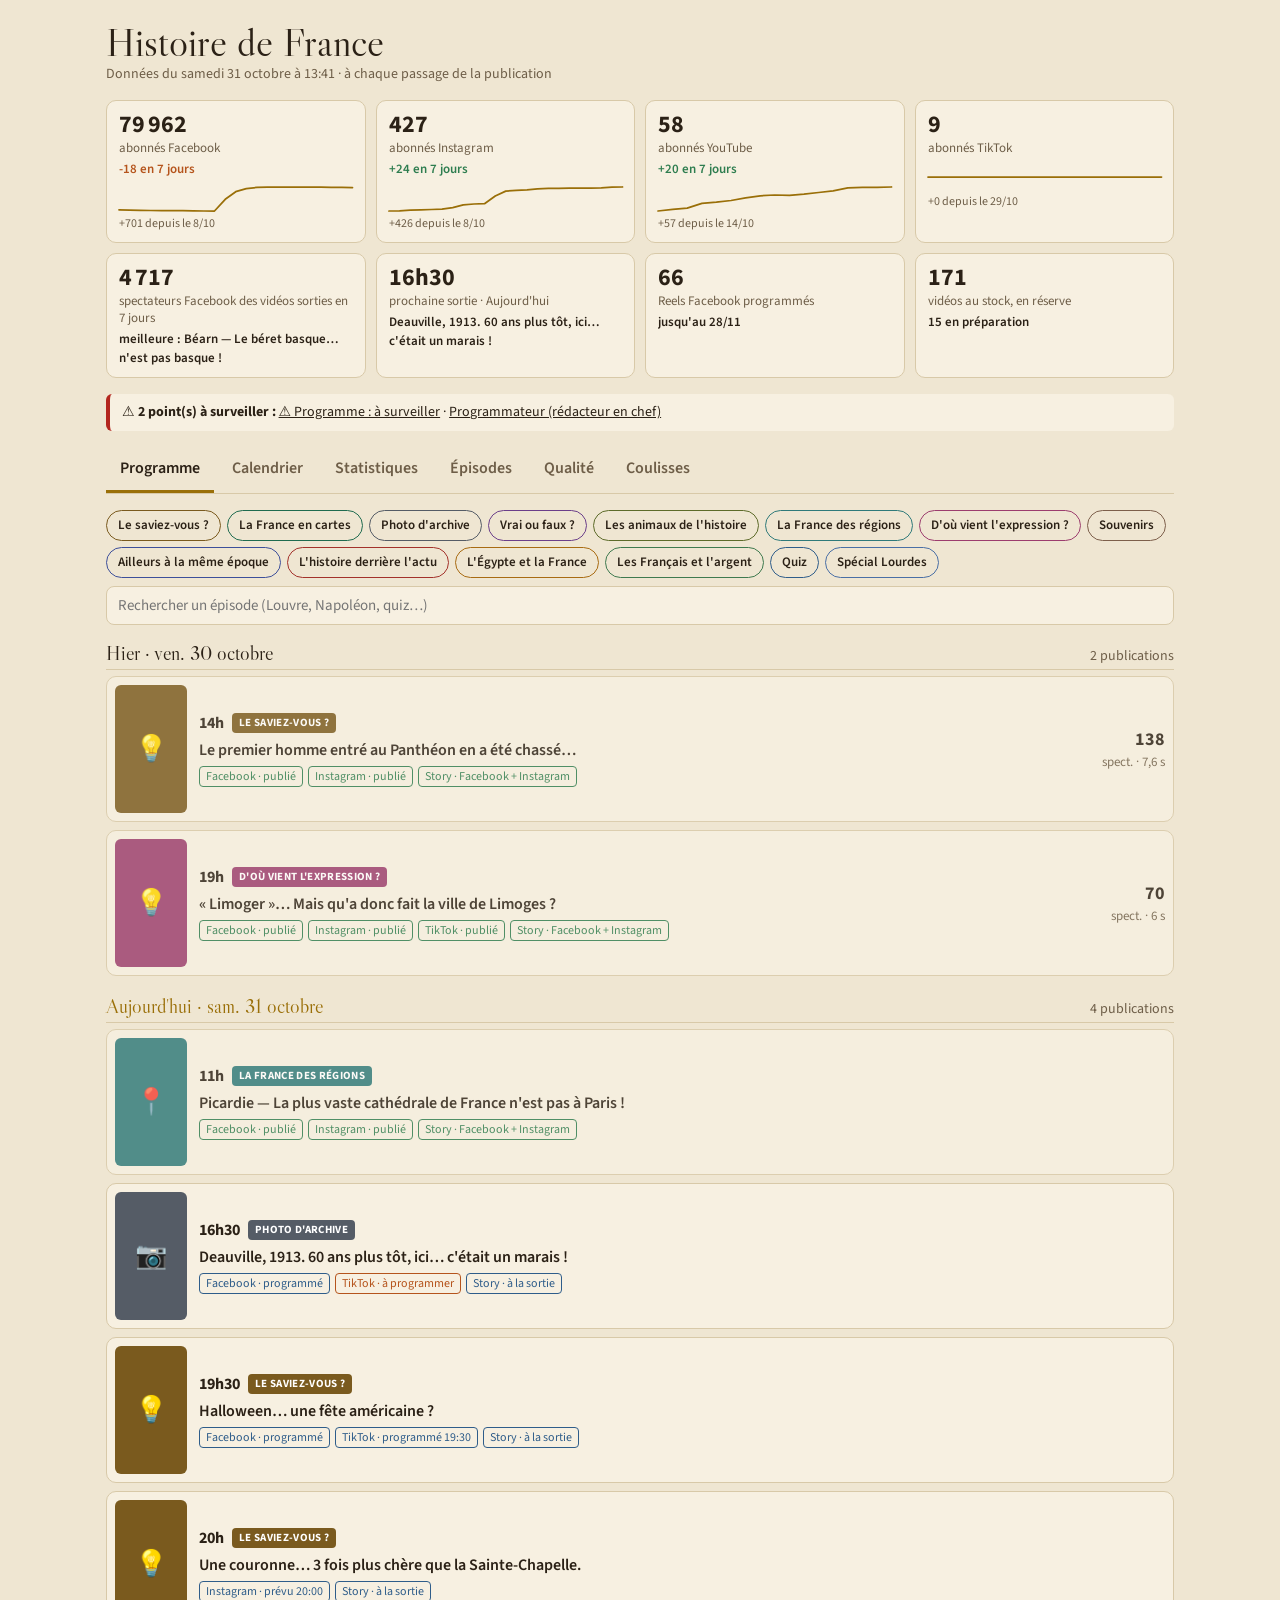
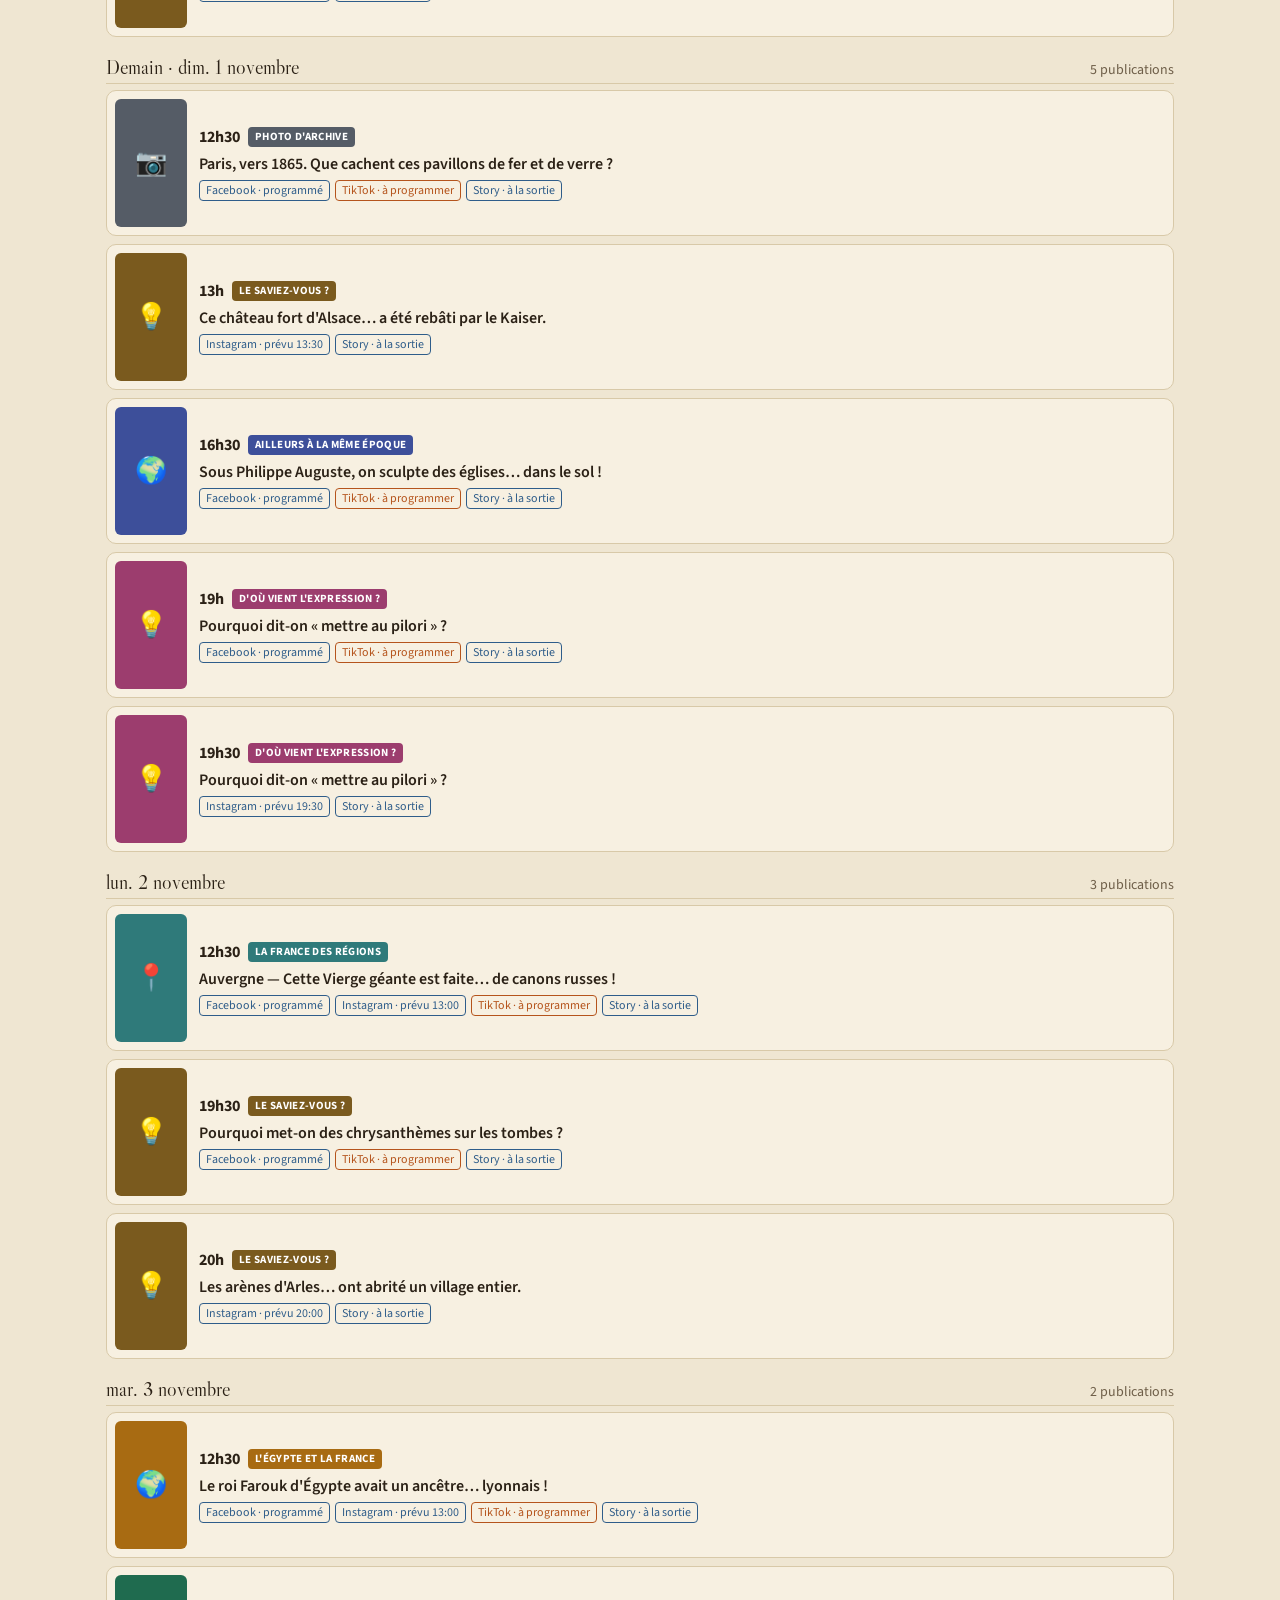
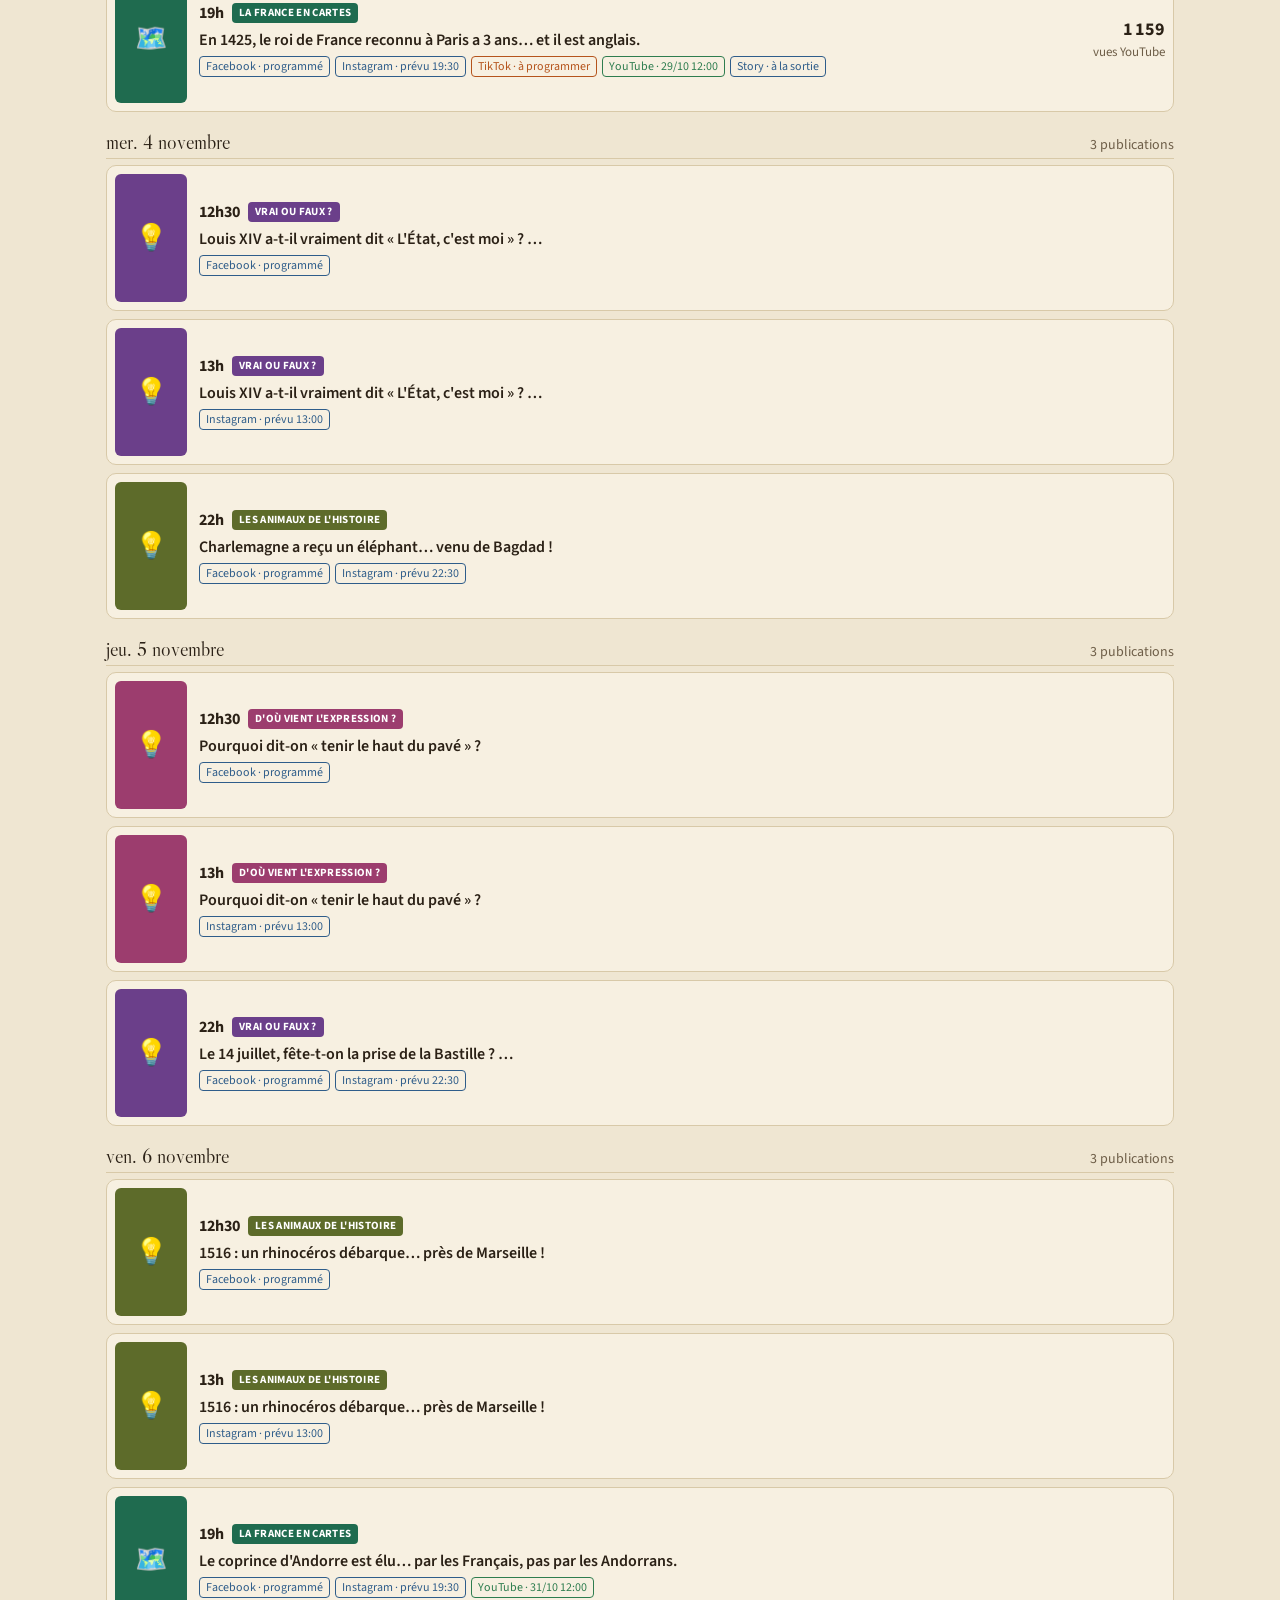
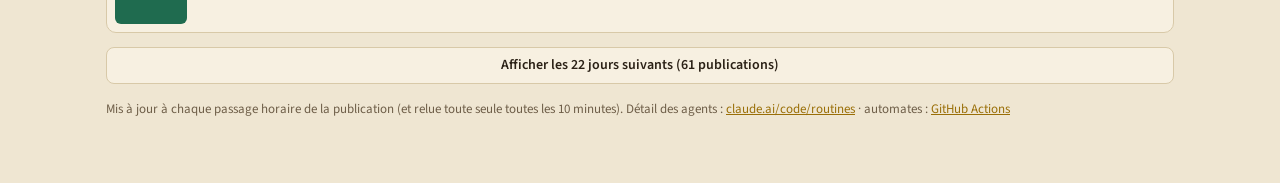
==== commit 44fbb21c: "Tableau de bord" ====
--- a/tableau-q7m2xk9w/index.html
+++ b/tableau-q7m2xk9w/index.html
@@ -225,7 +225,7 @@
 <a href="https://github.com/pofleck/hdf-studio/actions">GitHub Actions</a></footer>
 </main>
 <div class="fiche" id="fiche" hidden><div class="fiche-in" id="fiche-in" role="dialog" aria-modal="true" aria-label="Fiche de l'épisode"></div></div>
-<script id="donnees" type="application/json">{"maj": "2026-10-31T11:45+01:00", "alertes": [{"title": "⚠️ Programme : à surveiller", "url": "https://github.com/pofleck/hdf-studio/issues/42"}], "automates": [{"nom": "Publication (Facebook, Instagram, stories)", "e": "cours", "quand": "2026-10-31T11:40:14+01:00", "url": "https://github.com/pofleck/hdf-studio/actions/runs/41193692802"}, {"nom": "Veille (stats, alertes)", "e": "ok", "quand": "2026-10-30T23:46:14+01:00", "url": "https://github.com/pofleck/hdf-studio/actions/runs/41140284863"}, {"nom": "Rapport du lundi", "e": "ok", "quand": "2026-10-26T19:36:55+01:00", "url": "https://github.com/pofleck/hdf-studio/actions/runs/40379283595"}, {"nom": "Entretien du lundi (jetons, stock)", "e": "ok", "quand": "2026-10-26T14:53:17+01:00", "url": "https://github.com/pofleck/hdf-studio/actions/runs/40334549855"}, {"nom": "Production automatique", "e": "ok", "quand": "2026-10-30T14:03:55+01:00", "url": "https://github.com/pofleck/hdf-studio/actions/runs/41060143591"}, {"nom": "Rendu (manuel)", "e": "ok", "quand": "2026-10-18T09:50:01+02:00", "url": "https://github.com/pofleck/hdf-studio/actions/runs/39109145928"}, {"nom": "Sauvegarde Backblaze", "e": "ok", "quand": "2026-10-31T09:28:24+01:00", "url": "https://github.com/pofleck/hdf-studio/actions/runs/41184741832"}], "agents": [{"nom": "Programmateur (rédacteur en chef)", "horaire": "chaque heure, 8 h 20 à 23 h 20", "quand": "2026-10-31T07:23:47+01:00", "url": "https://github.com/pofleck/hdf-studio/commit/3d9a19e8a7c940d9cf94f82e51ef827e5cb0e03a", "e": "alerte", "message": "Programmateur : cartes 047, 034, 028 aux jours de cartes (idée du propriétaire), essai 22 h le 5/11"}, {"nom": "Relecture des vidéos", "horaire": "chaque jour, 13 h 05", "quand": "2026-10-30T12:17:26+01:00", "url": "https://github.com/pofleck/hdf-studio/commit/8a5d483f39db46ef53d1b17f76b001183f4ea240", "e": "ok", "message": "Relecture"}, {"nom": "Réponses aux commentaires", "horaire": "9 h, 12 h, 15 h, 18 h, 21 h", "quand": "2026-10-30T19:08:54+01:00", "url": "https://github.com/pofleck/hdf-studio/commit/59b56d6d41000dbc94bacc3894156df74fff76c5", "e": "ok", "message": "Commentaires : passage automatique"}, {"nom": "Pilote stratégique", "horaire": "le lundi", "e": "inconnu"}], "programmateur": {"quand": "31/10 06:20", "lignes": ["Mode veille (jusqu'au 4/11) : passage court. CONTEXTE.md d'hier 21:41 (sujets chauds de 18:45) ; une recherche web, sans rien de daté d'aujourd'hui. Sujets : 1) manifestations du 31/10 (Bastille-Nation autorisé, 13 médias) : fil déjà couvert (actu-001, actu-008 sorti le 25/10, actu-009), pas de rediffusion ; 2) accident de trains en Espagne (69 morts) et attentat de Trappes : victimes, écartés ; 3) Lagarde, Israël, Le Havre-PSG : pas d'angle histoire français grand public. Halloween ce soir 19 h 30 (idee-028) : gardé.", "**Idée du propriétaire traitée (cartes du nouveau moteur)** : les jours de cartes sont mardi, vendredi et dimanche (jours Python [1, 4, 6]), pas ceux que l'idée citait. `remplacer` Jarnac → carte-047 Bourges (3/11 19 h) ; `echanger` Faire long feu ↔ carte-034 Andorre (6/11 19 h, long feu au 27/11) ; `remplacer` vanille → carte-028 zone italienne (10/11 19 h 30, veille du 11 novembre, jour de l'invasion de la zone libre en 1942). Moins d'expressions sur la semaine (4 en 6 jours avant).", "Créneau d'essai appliqué : `deplacer` idee-005-14-juillet-federation le 5/11 de 19 h à 22 h.", "Pas de commande (mode veille, aucun agent avant le 4/11). Toujours à reprendre au réveil : actu-012-bhv-xavier-ruel si le BHV reste dans l'actualité."]}, "abonnes": {"facebook": {"n": 79962, "le": "2026-10-30", "delta": -18, "courbe": [["2026-10-08", 79261], ["2026-10-09", 79249], ["2026-10-10", 79240], ["2026-10-11", 79239], ["2026-10-12", 79237], ["2026-10-13", 79237], ["2026-10-14", 79233], ["2026-10-15", 79225], ["2026-10-16", 79223], ["2026-10-17", 79222], ["2026-10-18", 79592], ["2026-10-19", 79833], ["2026-10-20", 79930], ["2026-10-21", 79967], ["2026-10-22", 79978], ["2026-10-23", 79980], ["2026-10-24", 79973], ["2026-10-25", 79973], ["2026-10-26", 79974], ["2026-10-27", 79975], ["2026-10-28", 79969], ["2026-10-29", 79969], ["2026-10-30", 79962]]}, "instagram": {"n": 427, "le": "2026-10-30", "delta": 24, "courbe": [["2026-10-08", 1], ["2026-10-09", 2], ["2026-10-10", 16], ["2026-10-11", 23], ["2026-10-12", 27], ["2026-10-13", 35], ["2026-10-14", 60], ["2026-10-15", 110], ["2026-10-16", 125], ["2026-10-17", 130], ["2026-10-18", 268], ["2026-10-19", 354], ["2026-10-20", 367], ["2026-10-21", 377], ["2026-10-22", 395], ["2026-10-23", 403], ["2026-10-24", 403], ["2026-10-25", 405], ["2026-10-26", 406], ["2026-10-27", 407], ["2026-10-28", 412], ["2026-10-29", 423], ["2026-10-30", 427]]}, "youtube": {"n": 58, "le": "2026-10-30", "delta": 20, "courbe": [["2026-10-14", 1], ["2026-10-15", 5], ["2026-10-16", 8], ["2026-10-17", 19], ["2026-10-18", 22], ["2026-10-19", 26], ["2026-10-20", 32], ["2026-10-21", 37], ["2026-10-22", 39], ["2026-10-23", 38], ["2026-10-24", 41], ["2026-10-25", 45], ["2026-10-26", 49], ["2026-10-27", 56], ["2026-10-28", 57], ["2026-10-29", 57], ["2026-10-30", 58]]}, "tiktok": {"n": 9, "le": "2026-10-30", "delta": null, "courbe": [["2026-10-29", 9], ["2026-10-30", 9]]}}, "production": {"voix_ok": true, "voix": "disponible", "a_relire": [], "a_corriger": []}, "jours": [{"jour": "2026-10-30", "pubs": [{"heure": "14:00", "ep": "sv-001-mirabeau", "titre": "💡 Le premier homme entré au Panthéon en a été chassé… La suite en vidéo 👀", "serie": "LE SAVIEZ-VOUS ?", "fb": {"e": "ok", "t": "publié", "l": "https://www.facebook.com/reel/2168953966990211/"}, "ig": {"e": "ok", "t": "publié", "l": "https://www.instagram.com/reel/DfHt9BEDG00/"}, "tt": null, "yt": null, "story": {"e": "ok", "t": "Facebook + Instagram"}}, {"heure": "19:00", "ep": "expr-007-limoger", "titre": "💡 « Limoger »… Mais qu'a donc fait la ville de Limoges ? La suite en vidéo 👀", "serie": "D'OÙ VIENT L'EXPRESSION ?", "fb": {"e": "ok", "t": "publié", "l": "https://www.facebook.com/reel/1685018696600759/"}, "ig": {"e": "ok", "t": "publié", "l": "https://www.instagram.com/reel/DfIQIGFgAOS/"}, "tt": {"e": "ok", "t": "publié"}, "yt": null, "story": {"e": "ok", "t": "Facebook + Instagram"}}]}, {"jour": "2026-10-31", "pubs": [{"heure": "11:00", "ep": "reg-017-cathedrale-amiens", "titre": "📍 Picardie — La plus vaste cathédrale de France n'est pas à Paris ! La suite en vidéo 👀", "serie": "LA FRANCE DES RÉGIONS", "fb": {"e": "ok", "t": "publié", "l": "https://www.facebook.com/reel/1162439699691661/"}, "ig": {"e": "ok", "t": "publié", "l": "https://www.instagram.com/reel/DfJ94ViEvV3/"}, "tt": null, "yt": null, "story": {"e": "ok", "t": "Facebook + Instagram"}}, {"heure": "16:30", "ep": "archive-035-deauville-marais", "titre": "📷 Deauville, 1913. 60 ans plus tôt, ici… c'était un marais ! La suite en vidéo 👀", "serie": "PHOTO D'ARCHIVE", "fb": {"e": "prevu", "t": "programmé"}, "ig": null, "tt": {"e": "alerte", "t": "à programmer"}, "yt": null, "story": {"e": "prevu", "t": "à la sortie"}}, {"heure": "19:30", "ep": "idee-028-halloween-francais", "titre": "💡 Halloween… une fête américaine ? La suite en vidéo 👀", "serie": "LE SAVIEZ-VOUS ?", "fb": {"e": "prevu", "t": "programmé"}, "ig": null, "tt": {"e": "prevu", "t": "programmé 19:30"}, "yt": null, "story": {"e": "prevu", "t": "à la sortie"}}, {"heure": "20:00", "ep": "sv-030-sainte-chapelle-couronne-epines", "titre": "💡 Une couronne… 3 fois plus chère que la Sainte-Chapelle. La suite en vidéo 👀", "serie": "LE SAVIEZ-VOUS ?", "fb": null, "ig": {"e": "prevu", "t": "prévu 20:00", "l": null}, "tt": null, "yt": null, "story": {"e": "prevu", "t": "à la sortie"}}]}, {"jour": "2026-11-01", "pubs": [{"heure": "12:30", "ep": "archive-011-halles-baltard", "titre": "📷 Paris, vers 1865. Que cachent ces pavillons de fer et de verre ? La suite en vidéo 👀", "serie": "PHOTO D'ARCHIVE", "fb": {"e": "prevu", "t": "programmé"}, "ig": null, "tt": {"e": "alerte", "t": "à programmer"}, "yt": null, "story": {"e": "prevu", "t": "à la sortie"}}, {"heure": "13:00", "ep": "sv-037-haut-koenigsbourg-kaiser", "titre": "💡 Ce château fort d'Alsace… a été rebâti par le Kaiser. La suite en vidéo 👀", "serie": "LE SAVIEZ-VOUS ?", "fb": null, "ig": {"e": "prevu", "t": "prévu 13:30", "l": null}, "tt": null, "yt": null, "story": {"e": "prevu", "t": "à la sortie"}}, {"heure": "16:30", "ep": "monde-012-philippe-auguste-et-lalibela", "titre": "🌍 Sous Philippe Auguste, on sculpte des églises… dans le sol ! La suite en vidéo 👀", "serie": "AILLEURS À LA MÊME ÉPOQUE", "fb": {"e": "prevu", "t": "programmé"}, "ig": null, "tt": {"e": "alerte", "t": "à programmer"}, "yt": null, "story": {"e": "prevu", "t": "à la sortie"}}, {"heure": "19:00", "ep": "expr-002-mettre-au-pilori", "titre": "💡 Pourquoi dit-on « mettre au pilori » ? La suite en vidéo 👀", "serie": "D'OÙ VIENT L'EXPRESSION ?", "fb": {"e": "prevu", "t": "programmé"}, "ig": null, "tt": {"e": "alerte", "t": "à programmer"}, "yt": null, "story": {"e": "prevu", "t": "à la sortie"}}, {"heure": "19:30", "ep": "expr-002-mettre-au-pilori", "titre": "💡 Pourquoi dit-on « mettre au pilori » ? La suite en vidéo 👀", "serie": "D'OÙ VIENT L'EXPRESSION ?", "fb": null, "ig": {"e": "prevu", "t": "prévu 19:30", "l": null}, "tt": null, "yt": null, "story": {"e": "prevu", "t": "à la sortie"}}]}, {"jour": "2026-11-02", "pubs": [{"heure": "12:30", "ep": "reg-016-vierge-du-puy-canons", "titre": "📍 Auvergne — Cette Vierge géante est faite… de canons russes ! La suite en vidéo 👀", "serie": "LA FRANCE DES RÉGIONS", "fb": {"e": "prevu", "t": "programmé"}, "ig": {"e": "prevu", "t": "prévu 13:00", "l": null}, "tt": {"e": "alerte", "t": "à programmer"}, "yt": null, "story": {"e": "prevu", "t": "à la sortie"}}, {"heure": "19:30", "ep": "sv-067-chrysanthemes-toussaint", "titre": "💡 Pourquoi met-on des chrysanthèmes sur les tombes ? La suite en vidéo 👀", "serie": "LE SAVIEZ-VOUS ?", "fb": {"e": "prevu", "t": "programmé"}, "ig": null, "tt": {"e": "alerte", "t": "à programmer"}, "yt": null, "story": {"e": "prevu", "t": "à la sortie"}}, {"heure": "20:00", "ep": "sv-031-arenes-arles-village", "titre": "💡 Les arènes d'Arles… ont abrité un village entier. La suite en vidéo 👀", "serie": "LE SAVIEZ-VOUS ?", "fb": null, "ig": {"e": "prevu", "t": "prévu 20:00", "l": null}, "tt": null, "yt": null, "story": {"e": "prevu", "t": "à la sortie"}}]}, {"jour": "2026-11-03", "pubs": [{"heure": "12:30", "ep": "egy-009-soliman-pacha-lyonnais", "titre": "🌍 Le roi Farouk d'Égypte avait un ancêtre… lyonnais ! La suite en vidéo 👀", "serie": "L'ÉGYPTE ET LA FRANCE", "fb": {"e": "prevu", "t": "programmé"}, "ig": {"e": "prevu", "t": "prévu 13:00", "l": null}, "tt": {"e": "alerte", "t": "à programmer"}, "yt": null, "story": {"e": "prevu", "t": "à la sortie"}}, {"heure": "19:00", "ep": "carte-047-royaume-de-bourges", "titre": "🗺️ En 1425, le roi de France reconnu à Paris a 3 ans… et il est anglais.", "serie": "LA FRANCE EN CARTES", "fb": {"e": "prevu", "t": "programmé"}, "ig": {"e": "prevu", "t": "prévu 19:30", "l": null}, "tt": {"e": "alerte", "t": "à programmer"}, "yt": {"e": "ok", "t": "29/10 12:00"}, "story": {"e": "prevu", "t": "à la sortie"}}]}, {"jour": "2026-11-04", "pubs": [{"heure": "12:30", "ep": "idee-004-letat-cest-moi", "titre": "💡 Louis XIV a-t-il vraiment dit « L'État, c'est moi » ? … La suite en vidéo 👀", "serie": "VRAI OU FAUX ?", "fb": {"e": "prevu", "t": "programmé"}, "ig": null, "tt": null, "yt": null, "story": null}, {"heure": "13:00", "ep": "idee-004-letat-cest-moi", "titre": "💡 Louis XIV a-t-il vraiment dit « L'État, c'est moi » ? … La suite en vidéo 👀", "serie": "VRAI OU FAUX ?", "fb": null, "ig": {"e": "prevu", "t": "prévu 13:00", "l": null}, "tt": null, "yt": null, "story": null}, {"heure": "22:00", "ep": "ani-004-elephant-charlemagne", "titre": "💡 Charlemagne a reçu un éléphant… venu de Bagdad ! La suite en vidéo 👀", "serie": "LES ANIMAUX DE L'HISTOIRE", "fb": {"e": "prevu", "t": "programmé"}, "ig": {"e": "prevu", "t": "prévu 22:30", "l": null}, "tt": null, "yt": null, "story": null}]}, {"jour": "2026-11-05", "pubs": [{"heure": "12:30", "ep": "expr-005-haut-du-pave", "titre": "💡 Pourquoi dit-on « tenir le haut du pavé » ? La suite en vidéo 👀", "serie": "D'OÙ VIENT L'EXPRESSION ?", "fb": {"e": "prevu", "t": "programmé"}, "ig": null, "tt": null, "yt": null, "story": null}, {"heure": "13:00", "ep": "expr-005-haut-du-pave", "titre": "💡 Pourquoi dit-on « tenir le haut du pavé » ? La suite en vidéo 👀", "serie": "D'OÙ VIENT L'EXPRESSION ?", "fb": null, "ig": {"e": "prevu", "t": "prévu 13:00", "l": null}, "tt": null, "yt": null, "story": null}, {"heure": "22:00", "ep": "idee-005-14-juillet-federation", "titre": "💡 Le 14 juillet, fête-t-on la prise de la Bastille ? … La suite en vidéo 👀", "serie": "VRAI OU FAUX ?", "fb": {"e": "prevu", "t": "programmé"}, "ig": {"e": "prevu", "t": "prévu 22:30", "l": null}, "tt": null, "yt": null, "story": null}]}, {"jour": "2026-11-06", "pubs": [{"heure": "12:30", "ep": "ani-005-rhinoceros-marseille-1516", "titre": "💡 1516 : un rhinocéros débarque… près de Marseille ! La suite en vidéo 👀", "serie": "LES ANIMAUX DE L'HISTOIRE", "fb": {"e": "prevu", "t": "programmé"}, "ig": null, "tt": null, "yt": null, "story": null}, {"heure": "13:00", "ep": "ani-005-rhinoceros-marseille-1516", "titre": "💡 1516 : un rhinocéros débarque… près de Marseille ! La suite en vidéo 👀", "serie": "LES ANIMAUX DE L'HISTOIRE", "fb": null, "ig": {"e": "prevu", "t": "prévu 13:00", "l": null}, "tt": null, "yt": null, "story": null}, {"heure": "19:00", "ep": "carte-034-andorre-coprince", "titre": "🗺️ Le coprince d'Andorre est élu… par les Français, pas par les Andorrans.", "serie": "LA FRANCE EN CARTES", "fb": {"e": "prevu", "t": "programmé"}, "ig": {"e": "prevu", "t": "prévu 19:30", "l": null}, "tt": null, "yt": {"e": "prevu", "t": "31/10 12:00"}, "story": null}]}, {"jour": "2026-11-07", "pubs": [{"heure": "12:30", "ep": "idee-006-croissant", "titre": "💡 Le croissant est-il né en France ? … La suite en vidéo 👀", "serie": "VRAI OU FAUX ?", "fb": {"e": "prevu", "t": "programmé"}, "ig": null, "tt": null, "yt": null, "story": null}, {"heure": "13:00", "ep": "idee-006-croissant", "titre": "💡 Le croissant est-il né en France ? … La suite en vidéo 👀", "serie": "VRAI OU FAUX ?", "fb": null, "ig": {"e": "prevu", "t": "prévu 13:00", "l": null}, "tt": null, "yt": null, "story": null}, {"heure": "16:30", "ep": "expr-015-cordon-bleu", "titre": "💡 « Un cordon bleu »… C'était d'abord un chevalier du roi ! La suite en vidéo 👀", "serie": "D'OÙ VIENT L'EXPRESSION ?", "fb": {"e": "prevu", "t": "programmé"}, "ig": null, "tt": null, "yt": null, "story": null}, {"heure": "19:00", "ep": "ani-006-merinos-rambouillet", "titre": "💡 Le troupeau de Louis XVI existe toujours… à Rambouillet ! La suite en vidéo 👀", "serie": "LES ANIMAUX DE L'HISTOIRE", "fb": {"e": "prevu", "t": "programmé"}, "ig": null, "tt": null, "yt": null, "story": null}, {"heure": "19:30", "ep": "ani-006-merinos-rambouillet", "titre": "💡 Le troupeau de Louis XVI existe toujours… à Rambouillet ! La suite en vidéo 👀", "serie": "LES ANIMAUX DE L'HISTOIRE", "fb": null, "ig": {"e": "prevu", "t": "prévu 19:30", "l": null}, "tt": null, "yt": null, "story": null}]}, {"jour": "2026-11-08", "pubs": [{"heure": "12:30", "ep": "ani-011-canard-vaucanson", "titre": "💡 En 1739, ce canard mécanique mange… et fait ses besoins ! La suite en vidéo 👀", "serie": "LES ANIMAUX DE L'HISTOIRE", "fb": {"e": "prevu", "t": "programmé"}, "ig": {"e": "prevu", "t": "prévu 13:00", "l": null}, "tt": null, "yt": null, "story": null}, {"heure": "16:30", "ep": "idee-027-charlemagne-barbe-fleurie", "titre": "💡 Charlemagne, l'empereur à la barbe fleurie ? La suite en vidéo 👀", "serie": "VRAI OU FAUX ?", "fb": {"e": "prevu", "t": "programmé"}, "ig": null, "tt": null, "yt": null, "story": null}, {"heure": "19:00", "ep": "reg-006-moutarde-dijon", "titre": "📍 Bourgogne — La moutarde de Dijon… n'a pas besoin de venir de Dijon ! La suite en vidéo 👀", "serie": "LA FRANCE DES RÉGIONS", "fb": {"e": "prevu", "t": "programmé"}, "ig": {"e": "prevu", "t": "prévu 19:30", "l": null}, "tt": null, "yt": null, "story": null}]}, {"jour": "2026-11-09", "pubs": [{"heure": "12:30", "ep": "monde-002-louis-xiv-et-le-japon", "titre": "🌍 Quand Louis XIV bâtit Versailles… le Japon est fermé au monde ! La suite en vidéo 👀", "serie": "AILLEURS À LA MÊME ÉPOQUE", "fb": {"e": "prevu", "t": "programmé"}, "ig": {"e": "prevu", "t": "prévu 13:00", "l": null}, "tt": null, "yt": null, "story": null}, {"heure": "19:00", "ep": "reg-011-marseille-savon", "titre": "📍 Provence — Sous Louis XIV, à Marseille, interdit de faire du savon… l'été ! La suite en vidéo 👀", "serie": "LA FRANCE DES RÉGIONS", "fb": {"e": "prevu", "t": "programmé"}, "ig": {"e": "prevu", "t": "prévu 19:30", "l": null}, "tt": null, "yt": null, "story": null}]}, {"jour": "2026-11-10", "pubs": [{"heure": "12:30", "ep": "ani-010-loups-de-paris", "titre": "💡 En 1439, un loup terrorise Paris… et il a un nom ! La suite en vidéo 👀", "serie": "LES ANIMAUX DE L'HISTOIRE", "fb": {"e": "prevu", "t": "programmé"}, "ig": {"e": "prevu", "t": "prévu 13:00", "l": null}, "tt": null, "yt": null, "story": null}, {"heure": "19:30", "ep": "carte-028-zone-italienne-1942", "titre": "🗺️ En 1943, Nice et Grenoble étaient occupées par l'Italie… et des milliers de Juifs y ont trouvé refuge.", "serie": "LA FRANCE EN CARTES", "fb": {"e": "prevu", "t": "programmé"}, "ig": {"e": "prevu", "t": "prévu 20:00", "l": null}, "tt": null, "yt": {"e": "ok", "t": "30/10 12:00"}, "story": null}]}, {"jour": "2026-11-11", "pubs": [{"heure": "12:30", "ep": "archive-013-armistice-1918", "titre": "📷 Armistice signé à 5 h 15… et pourtant, on meurt encore. La suite en vidéo 👀", "serie": "PHOTO D'ARCHIVE", "fb": {"e": "prevu", "t": "programmé"}, "ig": null, "tt": null, "yt": null, "story": null}, {"heure": "12:30", "ep": "reg-013-calvados-nom", "titre": "📍 Normandie — Le Calvados a failli s'appeler… l'Orne-Inférieure ! La suite en vidéo 👀", "serie": "LA FRANCE DES RÉGIONS", "fb": null, "ig": {"e": "prevu", "t": "prévu 13:00", "l": null}, "tt": null, "yt": null, "story": null}, {"heure": "19:30", "ep": "sv-072-saint-martin-chapelle", "titre": "💡 Le mot « chapelle »… vient du manteau de saint Martin ! La suite en vidéo 👀", "serie": "LE SAVIEZ-VOUS ?", "fb": {"e": "prevu", "t": "programmé"}, "ig": null, "tt": null, "yt": null, "story": null}, {"heure": "20:00", "ep": "sv-032-strasbourg-plus-haut-du-monde", "titre": "💡 Le plus haut bâtiment du monde… a été à Strasbourg. La suite en vidéo 👀", "serie": "LE SAVIEZ-VOUS ?", "fb": null, "ig": {"e": "prevu", "t": "prévu 20:00", "l": null}, "tt": null, "yt": null, "story": null}]}, {"jour": "2026-11-12", "pubs": [{"heure": "12:30", "ep": "sv-063-hugo-dessinateur", "titre": "💡 Victor Hugo a laissé… plus de 3 000 dessins ! La suite en vidéo 👀", "serie": "LE SAVIEZ-VOUS ?", "fb": {"e": "prevu", "t": "programmé"}, "ig": {"e": "prevu", "t": "prévu 13:00", "l": null}, "tt": null, "yt": null, "story": null}, {"heure": "19:00", "ep": "monde-016-francois-ier-et-barberousse-a-toulon", "titre": "🌍 Sous François Ier, Toulon a hébergé… la flotte ottomane ! La suite en vidéo 👀", "serie": "AILLEURS À LA MÊME ÉPOQUE", "fb": {"e": "prevu", "t": "programmé"}, "ig": {"e": "prevu", "t": "prévu 19:30", "l": null}, "tt": null, "yt": null, "story": null}]}, {"jour": "2026-11-13", "pubs": [{"heure": "12:30", "ep": "argent-001-banqueroute-de-law", "titre": "💡 En 1720, des Parisiens se battent pour acheter… du papier ! La suite en vidéo 👀", "serie": "LES FRANÇAIS ET L'ARGENT", "fb": {"e": "prevu", "t": "programmé"}, "ig": {"e": "prevu", "t": "prévu 13:00", "l": null}, "tt": null, "yt": null, "story": null}, {"heure": "19:00", "ep": "souv-017-livret-de-famille", "titre": "📷 Le livret de famille ? Il est né… d'un incendie ! La suite en vidéo 👀", "serie": "SOUVENIRS", "fb": {"e": "prevu", "t": "programmé"}, "ig": {"e": "prevu", "t": "prévu 19:30", "l": null}, "tt": null, "yt": null, "story": null}]}, {"jour": "2026-11-14", "pubs": [{"heure": "12:30", "ep": "expr-004-sur-la-sellette", "titre": "💡 Pourquoi dit-on « être sur la sellette » ? La suite en vidéo 👀", "serie": "D'OÙ VIENT L'EXPRESSION ?", "fb": {"e": "prevu", "t": "programmé"}, "ig": {"e": "prevu", "t": "prévu 13:00", "l": null}, "tt": null, "yt": null, "story": null}, {"heure": "16:30", "ep": "egy-007-lacau-tresor-toutankhamon", "titre": "🌍 Le trésor de Toutânkhamon ? Resté en Égypte grâce à un Français ! La suite en vidéo 👀", "serie": "L'ÉGYPTE ET LA FRANCE", "fb": {"e": "prevu", "t": "programmé"}, "ig": null, "tt": null, "yt": null, "story": null}, {"heure": "19:00", "ep": "quiz-025-rois-louis", "titre": "🏛️ Combien de rois de France se sont appelés Louis ?", "serie": "LE SAVIEZ-VOUS ?", "fb": {"e": "prevu", "t": "programmé"}, "ig": null, "tt": null, "yt": null, "story": null}, {"heure": "19:30", "ep": "sv-038-cordouan-appartement-du-roi", "titre": "💡 Ce phare en pleine mer… a un appartement pour le roi. La suite en vidéo 👀", "serie": "LE SAVIEZ-VOUS ?", "fb": null, "ig": {"e": "prevu", "t": "prévu 19:30", "l": null}, "tt": null, "yt": null, "story": null}]}, {"jour": "2026-11-15", "pubs": [{"heure": "12:30", "ep": "sv-062-montaigne-latin", "titre": "💡 À 6 ans, Montaigne ne comprenait pas le français ! La suite en vidéo 👀", "serie": "LE SAVIEZ-VOUS ?", "fb": {"e": "prevu", "t": "programmé"}, "ig": {"e": "prevu", "t": "prévu 13:00", "l": null}, "tt": null, "yt": null, "story": null}, {"heure": "16:30", "ep": "ani-025-dauphin-heritier-du-trone", "titre": "💡 Pourquoi l'héritier du trône s'appelait-il… le dauphin ? La suite en vidéo 👀", "serie": "LES ANIMAUX DE L'HISTOIRE", "fb": {"e": "prevu", "t": "programmé"}, "ig": null, "tt": null, "yt": null, "story": null}, {"heure": "19:00", "ep": "souv-016-petit-beurre-lu", "titre": "📷 LU ? Ce sont les noms… d'un mari et de sa femme ! La suite en vidéo 👀", "serie": "SOUVENIRS", "fb": {"e": "prevu", "t": "programmé"}, "ig": {"e": "prevu", "t": "prévu 19:30", "l": null}, "tt": null, "yt": null, "story": null}]}, {"jour": "2026-11-16", "pubs": [{"heure": "12:30", "ep": "egy-011-roustam-mamelouk-de-napoleon", "titre": "🌍 Napoléon dormait gardé… par un mamelouk du Caire ! La suite en vidéo 👀", "serie": "L'ÉGYPTE ET LA FRANCE", "fb": {"e": "prevu", "t": "programmé"}, "ig": {"e": "prevu", "t": "prévu 13:00", "l": null}, "tt": null, "yt": null, "story": null}, {"heure": "19:00", "ep": "archive-037-biarritz-passerelle", "titre": "📷 Biarritz, vers 1900. Cette passerelle n'est pas d'Eiffel ! La suite en vidéo 👀", "serie": "PHOTO D'ARCHIVE", "fb": {"e": "prevu", "t": "programmé"}, "ig": null, "tt": null, "yt": null, "story": null}, {"heure": "19:00", "ep": "reg-014-hospices-de-beaune", "titre": "📍 Bourgogne — Aux Hospices de Beaune, les malades dormaient… à deux par lit ! La suite en vidéo 👀", "serie": "LA FRANCE DES RÉGIONS", "fb": null, "ig": {"e": "prevu", "t": "prévu 19:30", "l": null}, "tt": null, "yt": null, "story": null}]}, {"jour": "2026-11-17", "pubs": [{"heure": "12:30", "ep": "egy-012-francois-ier-poudre-de-momie", "titre": "🌍 François Ier se soignait… avec de la momie ! La suite en vidéo 👀", "serie": "L'ÉGYPTE ET LA FRANCE", "fb": {"e": "prevu", "t": "programmé"}, "ig": {"e": "prevu", "t": "prévu 13:00", "l": null}, "tt": null, "yt": null, "story": null}, {"heure": "19:00", "ep": "sv-060-voltaire-loterie", "titre": "💡 Voltaire a fait fortune… grâce à la loterie ! La suite en vidéo 👀", "serie": "LE SAVIEZ-VOUS ?", "fb": {"e": "prevu", "t": "programmé"}, "ig": {"e": "prevu", "t": "prévu 19:30", "l": null}, "tt": null, "yt": null, "story": null}]}, {"jour": "2026-11-18", "pubs": [{"heure": "12:30", "ep": "actu-009-milice-bourgeoise-1789", "titre": "💡 1789 : Paris arme ses habitants… et la cocarde tricolore naît ! La suite en vidéo 👀", "serie": "L'HISTOIRE DERRIÈRE L'ACTU", "fb": {"e": "prevu", "t": "programmé"}, "ig": {"e": "prevu", "t": "prévu 13:00", "l": null}, "tt": null, "yt": null, "story": null}, {"heure": "19:00", "ep": "souv-015-cocotte-minute-papin", "titre": "📷 La Cocotte-Minute ? Son ancêtre date… de 1679 ! La suite en vidéo 👀", "serie": "SOUVENIRS", "fb": {"e": "prevu", "t": "programmé"}, "ig": {"e": "prevu", "t": "prévu 19:30", "l": null}, "tt": null, "yt": null, "story": null}]}, {"jour": "2026-11-19", "pubs": [{"heure": "12:30", "ep": "quiz-055-masque-de-fer-velours", "titre": "🏛️ Le masque de l'homme au masque de fer était en quoi ?", "serie": "LE SAVIEZ-VOUS ?", "fb": {"e": "prevu", "t": "programmé"}, "ig": null, "tt": null, "yt": null, "story": null}, {"heure": "12:30", "ep": "sv-033-arc-de-triomphe-en-toile", "titre": "💡 L'Arc de Triomphe a d'abord été… un décor en toile peinte. La suite en vidéo 👀", "serie": "LE SAVIEZ-VOUS ?", "fb": null, "ig": {"e": "prevu", "t": "prévu 13:00", "l": null}, "tt": null, "yt": null, "story": null}, {"heure": "19:00", "ep": "monde-014-louis-xiv-et-moulay-ismail", "titre": "🌍 Un sultan a demandé la main… d'une fille de Louis XIV ! La suite en vidéo 👀", "serie": "AILLEURS À LA MÊME ÉPOQUE", "fb": {"e": "prevu", "t": "programmé"}, "ig": {"e": "prevu", "t": "prévu 19:30", "l": null}, "tt": null, "yt": null, "story": null}]}, {"jour": "2026-11-20", "pubs": [{"heure": "12:30", "ep": "idee-026-francois-ier-langue-francaise", "titre": "💡 François Ier a imposé le français… à tous les Français ? La suite en vidéo 👀", "serie": "VRAI OU FAUX ?", "fb": {"e": "prevu", "t": "programmé"}, "ig": {"e": "prevu", "t": "prévu 13:00", "l": null}, "tt": null, "yt": null, "story": null}, {"heure": "19:30", "ep": "expr-020-chauvin", "titre": "💡 Le mot « chauvin » vient d'un soldat… qui n'a jamais existé ! La suite en vidéo 👀", "serie": "D'OÙ VIENT L'EXPRESSION ?", "fb": {"e": "prevu", "t": "programmé"}, "ig": {"e": "prevu", "t": "prévu 20:00", "l": null}, "tt": null, "yt": null, "story": null}]}, {"jour": "2026-11-21", "pubs": [{"heure": "12:30", "ep": "idee-021-pas-ce-soir-josephine", "titre": "💡 Napoléon a vraiment dit « Pas ce soir, Joséphine » ? … La suite en vidéo 👀", "serie": "VRAI OU FAUX ?", "fb": {"e": "prevu", "t": "programmé"}, "ig": {"e": "prevu", "t": "prévu 13:00", "l": null}, "tt": null, "yt": null, "story": null}, {"heure": "16:30", "ep": "reg-024-croix-de-lorraine-anjou", "titre": "📍 Lorraine — La croix de Lorraine… vient en réalité d'Anjou ! La suite en vidéo 👀", "serie": "LA FRANCE DES RÉGIONS", "fb": {"e": "prevu", "t": "programmé"}, "ig": null, "tt": null, "yt": null, "story": null}, {"heure": "19:30", "ep": "egy-010-passage-du-caire", "titre": "🌍 À Paris, tout un quartier porte des noms d'Égypte ! La suite en vidéo 👀", "serie": "L'ÉGYPTE ET LA FRANCE", "fb": {"e": "prevu", "t": "programmé"}, "ig": {"e": "prevu", "t": "prévu 20:00", "l": null}, "tt": null, "yt": null, "story": null}]}, {"jour": "2026-11-22", "pubs": [{"heure": "12:30", "ep": "idee-015-vieux-a-30-ans", "titre": "💡 Au Moyen Âge, on était vieux à 30 ans ? … La suite en vidéo 👀", "serie": "VRAI OU FAUX ?", "fb": {"e": "prevu", "t": "programmé"}, "ig": {"e": "prevu", "t": "prévu 13:00", "l": null}, "tt": null, "yt": null, "story": null}, {"heure": "16:30", "ep": "expr-013-rubis-sur-l-ongle", "titre": "💡 « Payer rubis sur l'ongle »… Ce rubis-là se buvait ! La suite en vidéo 👀", "serie": "D'OÙ VIENT L'EXPRESSION ?", "fb": {"e": "prevu", "t": "programmé"}, "ig": null, "tt": null, "yt": null, "story": null}, {"heure": "19:30", "ep": "monde-006-saint-louis-et-karakorum", "titre": "🌍 Sous Saint Louis, un orfèvre parisien vit… chez les Mongols ! La suite en vidéo 👀", "serie": "AILLEURS À LA MÊME ÉPOQUE", "fb": {"e": "prevu", "t": "programmé"}, "ig": {"e": "prevu", "t": "prévu 20:00", "l": null}, "tt": null, "yt": null, "story": null}]}, {"jour": "2026-11-23", "pubs": [{"heure": "12:30", "ep": "reg-023-chevalier-saint-george", "titre": "📍 Guadeloupe — Né esclave en Guadeloupe… il a dirigé des symphonies de Haydn ! La suite en vidéo 👀", "serie": "LA FRANCE DES RÉGIONS", "fb": {"e": "prevu", "t": "programmé"}, "ig": {"e": "prevu", "t": "prévu 13:00", "l": null}, "tt": null, "yt": null, "story": null}, {"heure": "19:30", "ep": "ani-024-chiens-du-guet-saint-malo", "titre": "💡 Pendant des siècles, Saint-Malo fut gardée… par des chiens ! La suite en vidéo 👀", "serie": "LES ANIMAUX DE L'HISTOIRE", "fb": {"e": "prevu", "t": "programmé"}, "ig": {"e": "prevu", "t": "prévu 20:00", "l": null}, "tt": null, "yt": null, "story": null}]}, {"jour": "2026-11-24", "pubs": [{"heure": "12:30", "ep": "archive-034-jetee-promenade-nice", "titre": "📷 Nice, 1912. Ce palais posé sur la mer… a disparu ! La suite en vidéo 👀", "serie": "PHOTO D'ARCHIVE", "fb": {"e": "prevu", "t": "programmé"}, "ig": null, "tt": null, "yt": null, "story": null}, {"heure": "12:30", "ep": "quiz-002-clovis", "titre": "🏛️ Il a réuni les Francs et s'est fait baptiser à Reims… Qui est-ce ?", "serie": "LE SAVIEZ-VOUS ?", "fb": null, "ig": {"e": "prevu", "t": "prévu 13:00", "l": null}, "tt": null, "yt": null, "story": null}, {"heure": "19:30", "ep": "reg-021-suaire-chambery", "titre": "📍 Savoie — Le suaire de Turin a brûlé… à Chambéry ! La suite en vidéo 👀", "serie": "LA FRANCE DES RÉGIONS", "fb": {"e": "prevu", "t": "programmé"}, "ig": {"e": "prevu", "t": "prévu 20:00", "l": null}, "tt": null, "yt": null, "story": null}]}, {"jour": "2026-11-25", "pubs": [{"heure": "12:30", "ep": "sv-015-catherinettes", "titre": "💡 La sainte des catherinettes n'a peut-être… jamais existé ! La suite en vidéo 👀", "serie": "LE SAVIEZ-VOUS ?", "fb": {"e": "prevu", "t": "programmé"}, "ig": {"e": "prevu", "t": "prévu 13:00", "l": null}, "tt": null, "yt": null, "story": null}, {"heure": "19:30", "ep": "archive-036-butte-des-moulins", "titre": "📷 Paris, 1877. Ici, on rase… une colline entière ! La suite en vidéo 👀", "serie": "PHOTO D'ARCHIVE", "fb": {"e": "prevu", "t": "programmé"}, "ig": null, "tt": null, "yt": null, "story": null}, {"heure": "19:30", "ep": "quiz-016-pont-neuf", "titre": "🏛️ Quel est le plus vieux pont de Paris encore debout ?", "serie": "LE SAVIEZ-VOUS ?", "fb": null, "ig": {"e": "prevu", "t": "prévu 20:00", "l": null}, "tt": null, "yt": null, "story": {"e": "ok", "t": "Facebook"}}]}, {"jour": "2026-11-26", "pubs": [{"heure": "12:30", "ep": "monde-013-charles-v-et-le-jikji", "titre": "🌍 Sous Charles V, la Corée imprime… 78 ans avant Gutenberg ! La suite en vidéo 👀", "serie": "AILLEURS À LA MÊME ÉPOQUE", "fb": {"e": "prevu", "t": "programmé"}, "ig": {"e": "prevu", "t": "prévu 13:00", "l": null}, "tt": null, "yt": null, "story": null}, {"heure": "19:30", "ep": "ani-023-barry-chien-du-saint-bernard", "titre": "💡 Le plus célèbre des saint-bernard… n'est pas mort en héros ! La suite en vidéo 👀", "serie": "LES ANIMAUX DE L'HISTOIRE", "fb": {"e": "prevu", "t": "programmé"}, "ig": {"e": "prevu", "t": "prévu 20:00", "l": null}, "tt": null, "yt": null, "story": null}]}, {"jour": "2026-11-27", "pubs": [{"heure": "12:30", "ep": "souv-014-bibendum", "titre": "📷 Bibendum ? À ses débuts, il buvait… des clous et du verre ! La suite en vidéo 👀", "serie": "SOUVENIRS", "fb": {"e": "prevu", "t": "programmé"}, "ig": {"e": "prevu", "t": "prévu 13:00", "l": null}, "tt": null, "yt": null, "story": null}, {"heure": "19:30", "ep": "expr-006-faire-long-feu", "titre": "💡 « Faire long feu »… ça veut dire durer longtemps ? La suite en vidéo 👀", "serie": "D'OÙ VIENT L'EXPRESSION ?", "fb": {"e": "prevu", "t": "programmé"}, "ig": {"e": "prevu", "t": "prévu 20:00", "l": null}, "tt": null, "yt": null, "story": null}]}, {"jour": "2026-11-28", "pubs": [{"heure": "12:30", "ep": "expr-021-bareme", "titre": "💡 Un « barème »… c'est d'abord le nom d'un homme ! La suite en vidéo 👀", "serie": "D'OÙ VIENT L'EXPRESSION ?", "fb": {"e": "alerte", "t": "pas encore programmé"}, "ig": {"e": "prevu", "t": "prévu 13:00", "l": null}, "tt": {"e": "ok", "t": "publié"}, "yt": null, "story": null}, {"heure": "16:30", "ep": "idee-023-sorcieres-moyen-age", "titre": "💡 Les sorcières, brûlées surtout au Moyen Âge ? … La suite en vidéo 👀", "serie": "VRAI OU FAUX ?", "fb": {"e": "alerte", "t": "pas encore programmé"}, "ig": null, "tt": {"e": "ok", "t": "publié"}, "yt": null, "story": null}, {"heure": "19:30", "ep": "archive-033-grand-palais-chantier", "titre": "📷 Paris, 1899. Pour bâtir ce palais… on en a rasé un autre ! La suite en vidéo 👀", "serie": "PHOTO D'ARCHIVE", "fb": {"e": "alerte", "t": "pas encore programmé"}, "ig": null, "tt": null, "yt": null, "story": null}, {"heure": "19:30", "ep": "reg-005-beret-bearnais", "titre": "📍 Béarn — Le béret basque… n'est pas basque ! La suite en vidéo 👀", "serie": "LA FRANCE DES RÉGIONS", "fb": null, "ig": {"e": "prevu", "t": "prévu 20:00", "l": null}, "tt": null, "yt": {"e": "prevu", "t": "06/11 18:00"}, "story": {"e": "ok", "t": "Facebook"}}]}], "calendrier": [{"d": "2026-09-27", "h": "08:00", "ep": "quiz-011-bernadette-lourdes", "fb": true, "ig": false}, {"d": "2026-09-29", "h": "19:00", "ep": "quiz-012-mont-saint-michel", "fb": true, "ig": false}, {"d": "2026-09-30", "h": "12:30", "ep": "quiz-002-clovis", "fb": true, "ig": false}, {"d": "2026-09-30", "h": "19:00", "ep": "archive-005-bleriot-1909", "fb": true, "ig": false}, {"d": "2026-10-01", "h": "19:00", "ep": "sv-004-vol-joconde", "fb": true, "ig": false}, {"d": "2026-10-02", "h": "19:00", "ep": "quiz-007-louis-xiv", "fb": true, "ig": false}, {"d": "2026-10-03", "h": "19:00", "ep": "archive-004-metro-1900", "fb": true, "ig": false}, {"d": "2026-10-04", "h": "19:33", "ep": "quiz-013-republiques", "fb": true, "ig": true}, {"d": "2026-10-05", "h": "12:30", "ep": "sv-005-taille-napoleon", "fb": true, "ig": false}, {"d": "2026-10-05", "h": "19:00", "ep": "quiz-014-marche-versailles", "fb": true, "ig": false}, {"d": "2026-10-06", "h": "12:30", "ep": "archive-006-trottoir-roulant-1900", "fb": true, "ig": false}, {"d": "2026-10-06", "h": "17:00", "ep": "carte-001-forme-de-la-france", "fb": true, "ig": false}, {"d": "2026-10-06", "h": "19:00", "ep": "quiz-004-charles-viii", "fb": true, "ig": false}, {"d": "2026-10-07", "h": "12:30", "ep": "sv-008-lepante-cervantes", "fb": true, "ig": false}, {"d": "2026-10-07", "h": "19:00", "ep": "quiz-015-louis-braille", "fb": true, "ig": true}, {"d": "2026-10-08", "h": "12:30", "ep": "archive-007-pigeon-vaillant", "fb": true, "ig": false}, {"d": "2026-10-08", "h": "19:00", "ep": "actu-001-jeunesse-dans-la-rue", "fb": true, "ig": true}, {"d": "2026-10-08", "h": "19:30", "ep": "quiz-008-premiere-photo", "fb": false, "ig": true}, {"d": "2026-10-09", "h": "12:30", "ep": "sv-007-guillotin", "fb": true, "ig": false}, {"d": "2026-10-09", "h": "17:00", "ep": "carte-004-ligne-de-demarcation", "fb": true, "ig": true}, {"d": "2026-10-09", "h": "19:00", "ep": "quiz-016-pont-neuf", "fb": true, "ig": false}, {"d": "2026-10-10", "h": "12:30", "ep": "archive-008-sacre-coeur", "fb": true, "ig": false}, {"d": "2026-10-10", "h": "17:00", "ep": "actu-002-peste-marseille-1720", "fb": true, "ig": true}, {"d": "2026-10-10", "h": "19:00", "ep": "quiz-017-marie-curie", "fb": true, "ig": false}, {"d": "2026-10-11", "h": "12:30", "ep": "sv-009-papes-avignon", "fb": true, "ig": false}, {"d": "2026-10-11", "h": "19:00", "ep": "quiz-018-canal-du-midi", "fb": true, "ig": true}, {"d": "2026-10-12", "h": "12:30", "ep": "sv-010-colomb", "fb": true, "ig": true}, {"d": "2026-10-12", "h": "19:00", "ep": "quiz-019-cugnot", "fb": true, "ig": true}, {"d": "2026-10-13", "h": "10:30", "ep": "quiz-012-mont-saint-michel", "fb": false, "ig": true}, {"d": "2026-10-13", "h": "12:30", "ep": "sv-003-marseillaise", "fb": true, "ig": true}, {"d": "2026-10-13", "h": "17:00", "ep": "carte-002-savoie-nice-1860", "fb": true, "ig": true}, {"d": "2026-10-13", "h": "19:00", "ep": "quiz-020-jacques-de-molay", "fb": true, "ig": true}, {"d": "2026-10-14", "h": "10:30", "ep": "archive-008-sacre-coeur", "fb": false, "ig": true}, {"d": "2026-10-14", "h": "12:30", "ep": "idee-001-casques-gaulois", "fb": true, "ig": true}, {"d": "2026-10-14", "h": "19:00", "ep": "quiz-010-hastings", "fb": true, "ig": true}, {"d": "2026-10-15", "h": "10:30", "ep": "sv-005-taille-napoleon", "fb": false, "ig": true}, {"d": "2026-10-15", "h": "12:30", "ep": "sv-012-mata-hari", "fb": true, "ig": true}, {"d": "2026-10-15", "h": "19:00", "ep": "quiz-021-chambord", "fb": true, "ig": true}, {"d": "2026-10-15", "h": "19:30", "ep": "carte-035-fuseaux-horaires", "fb": false, "ig": true}, {"d": "2026-10-16", "h": "10:30", "ep": "sv-008-lepante-cervantes", "fb": false, "ig": true}, {"d": "2026-10-16", "h": "12:30", "ep": "archive-010-conciergerie", "fb": true, "ig": true}, {"d": "2026-10-16", "h": "17:00", "ep": "carte-005-france-de-napoleon", "fb": true, "ig": true}, {"d": "2026-10-16", "h": "17:30", "ep": "carte-008-corse-1768", "fb": false, "ig": true}, {"d": "2026-10-16", "h": "19:00", "ep": "quiz-005-marie-antoinette", "fb": true, "ig": false}, {"d": "2026-10-16", "h": "19:00", "ep": "sv-009-papes-avignon", "fb": false, "ig": true}, {"d": "2026-10-17", "h": "10:30", "ep": "archive-004-metro-1900", "fb": false, "ig": true}, {"d": "2026-10-17", "h": "12:30", "ep": "ani-002-zarafa", "fb": true, "ig": true}, {"d": "2026-10-17", "h": "19:00", "ep": "quiz-022-pasteur", "fb": true, "ig": true}, {"d": "2026-10-17", "h": "19:30", "ep": "archive-014-carcassonne-viollet-le-duc", "fb": false, "ig": true}, {"d": "2026-10-18", "h": "10:00", "ep": "actu-003-mairie-de-limoges", "fb": true, "ig": true}, {"d": "2026-10-18", "h": "12:30", "ep": "sv-013-revocation-edit-nantes", "fb": true, "ig": false}, {"d": "2026-10-18", "h": "13:00", "ep": "sv-021-miroirs-galerie-des-glaces", "fb": false, "ig": true}, {"d": "2026-10-18", "h": "17:00", "ep": "sv-022-mont-saint-michel-prison", "fb": true, "ig": true}, {"d": "2026-10-18", "h": "19:00", "ep": "quiz-023-notre-dame", "fb": true, "ig": false}, {"d": "2026-10-18", "h": "19:30", "ep": "sv-013-revocation-edit-nantes", "fb": false, "ig": true}, {"d": "2026-10-18", "h": "21:30", "ep": "actu-004-monuments-incendies-reconstruits", "fb": true, "ig": true}, {"d": "2026-10-19", "h": "12:30", "ep": "reg-018-porcelaine-limoges-lessive", "fb": true, "ig": true}, {"d": "2026-10-19", "h": "17:00", "ep": "sv-073-pantheon-fenetres-murees", "fb": true, "ig": true}, {"d": "2026-10-19", "h": "19:00", "ep": "actu-006-casse-du-louvre-1792", "fb": true, "ig": true}, {"d": "2026-10-19", "h": "21:30", "ep": "archive-032-notre-dame-sans-fleche", "fb": true, "ig": true}, {"d": "2026-10-20", "h": "12:30", "ep": "quiz-068-vidocq-bagnard-policier", "fb": true, "ig": true}, {"d": "2026-10-20", "h": "19:00", "ep": "expr-008-faire-greve", "fb": true, "ig": true}, {"d": "2026-10-20", "h": "19:00", "ep": "sv-004-vol-joconde", "fb": false, "ig": true}, {"d": "2026-10-21", "h": "12:30", "ep": "sv-075-arenes-de-lutece-rue-monge", "fb": true, "ig": true}, {"d": "2026-10-21", "h": "19:00", "ep": "actu-007-beffroi-d-arras", "fb": true, "ig": true}, {"d": "2026-10-21", "h": "19:30", "ep": "sv-007-guillotin", "fb": false, "ig": true}, {"d": "2026-10-22", "h": "12:30", "ep": "ani-017-chevaux-grande-guerre", "fb": true, "ig": true}, {"d": "2026-10-22", "h": "19:00", "ep": "archive-002-montparnasse-1895", "fb": true, "ig": false}, {"d": "2026-10-22", "h": "19:30", "ep": "archive-005-bleriot-1909", "fb": false, "ig": true}, {"d": "2026-10-23", "h": "12:30", "ep": "sv-053-phare-d-ar-men", "fb": true, "ig": true}, {"d": "2026-10-23", "h": "19:30", "ep": "actu-007-2cv-electrique", "fb": true, "ig": false}, {"d": "2026-10-23", "h": "20:00", "ep": "sv-028-orsay-failli-etre-rase", "fb": false, "ig": true}, {"d": "2026-10-24", "h": "12:30", "ep": "reg-004-guignol-lyon", "fb": true, "ig": true}, {"d": "2026-10-24", "h": "19:30", "ep": "actu-010-changement-d-heure", "fb": false, "ig": false}, {"d": "2026-10-24", "h": "19:30", "ep": "archive-015-pont-du-gard-charrettes", "fb": false, "ig": true}, {"d": "2026-10-25", "h": "09:00", "ep": "ani-001-bete-gevaudan", "fb": true, "ig": false}, {"d": "2026-10-25", "h": "12:30", "ep": "archive-006-trottoir-roulant-1900", "fb": false, "ig": true}, {"d": "2026-10-25", "h": "16:30", "ep": "actu-008-pillage-reveillon-1789", "fb": true, "ig": false}, {"d": "2026-10-25", "h": "19:30", "ep": "actu-010-changement-d-heure", "fb": true, "ig": false}, {"d": "2026-10-25", "h": "19:30", "ep": "sv-014-taxis-de-la-marne", "fb": false, "ig": true}, {"d": "2026-10-26", "h": "12:30", "ep": "archive-003-verdun", "fb": true, "ig": false}, {"d": "2026-10-26", "h": "13:00", "ep": "sv-023-catacombes-de-paris", "fb": false, "ig": true}, {"d": "2026-10-26", "h": "19:30", "ep": "reg-005-beret-bearnais", "fb": true, "ig": false}, {"d": "2026-10-27", "h": "09:00", "ep": "archive-001-crue-1910", "fb": true, "ig": false}, {"d": "2026-10-27", "h": "19:30", "ep": "reg-019-theodore-roi-de-corse", "fb": true, "ig": false}, {"d": "2026-10-28", "h": "12:30", "ep": "archive-009-galerie-des-machines", "fb": true, "ig": false}, {"d": "2026-10-28", "h": "13:00", "ep": "quiz-005-marie-antoinette", "fb": false, "ig": true}, {"d": "2026-10-28", "h": "19:00", "ep": "quiz-006-statue-liberte", "fb": true, "ig": false}, {"d": "2026-10-28", "h": "19:30", "ep": "sv-036-maison-carree-jefferson", "fb": false, "ig": true}, {"d": "2026-10-29", "h": "09:00", "ep": "reg-012-roquefort-1411", "fb": false, "ig": true}, {"d": "2026-10-29", "h": "09:00", "ep": "reg-022-champagne-dom-perignon", "fb": true, "ig": true}, {"d": "2026-10-29", "h": "14:43", "ep": "reg-022-champagne-dom-perignon", "fb": false, "ig": true}, {"d": "2026-10-29", "h": "19:00", "ep": "sv-074-versailles-epee-et-chapeau", "fb": true, "ig": true}, {"d": "2026-10-30", "h": "14:00", "ep": "sv-001-mirabeau", "fb": true, "ig": true}, {"d": "2026-10-30", "h": "19:00", "ep": "expr-007-limoger", "fb": true, "ig": true}, {"d": "2026-10-31", "h": "11:00", "ep": "reg-017-cathedrale-amiens", "fb": true, "ig": true}, {"d": "2026-10-31", "h": "16:30", "ep": "archive-035-deauville-marais", "fb": true, "ig": false}, {"d": "2026-10-31", "h": "19:30", "ep": "idee-028-halloween-francais", "fb": true, "ig": false}, {"d": "2026-10-31", "h": "20:00", "ep": "sv-030-sainte-chapelle-couronne-epines", "fb": false, "ig": true}, {"d": "2026-11-01", "h": "12:30", "ep": "archive-011-halles-baltard", "fb": true, "ig": false}, {"d": "2026-11-01", "h": "13:00", "ep": "sv-037-haut-koenigsbourg-kaiser", "fb": false, "ig": true}, {"d": "2026-11-01", "h": "16:30", "ep": "monde-012-philippe-auguste-et-lalibela", "fb": true, "ig": false}, {"d": "2026-11-01", "h": "19:00", "ep": "expr-002-mettre-au-pilori", "fb": true, "ig": false}, {"d": "2026-11-01", "h": "19:30", "ep": "expr-002-mettre-au-pilori", "fb": false, "ig": true}, {"d": "2026-11-02", "h": "12:30", "ep": "reg-016-vierge-du-puy-canons", "fb": true, "ig": true}, {"d": "2026-11-02", "h": "19:30", "ep": "sv-067-chrysanthemes-toussaint", "fb": true, "ig": false}, {"d": "2026-11-02", "h": "20:00", "ep": "sv-031-arenes-arles-village", "fb": false, "ig": true}, {"d": "2026-11-03", "h": "12:30", "ep": "egy-009-soliman-pacha-lyonnais", "fb": true, "ig": true}, {"d": "2026-11-03", "h": "19:00", "ep": "carte-047-royaume-de-bourges", "fb": true, "ig": true}, {"d": "2026-11-04", "h": "12:30", "ep": "idee-004-letat-cest-moi", "fb": true, "ig": false}, {"d": "2026-11-04", "h": "13:00", "ep": "idee-004-letat-cest-moi", "fb": false, "ig": true}, {"d": "2026-11-04", "h": "22:00", "ep": "ani-004-elephant-charlemagne", "fb": true, "ig": true}, {"d": "2026-11-05", "h": "12:30", "ep": "expr-005-haut-du-pave", "fb": true, "ig": false}, {"d": "2026-11-05", "h": "13:00", "ep": "expr-005-haut-du-pave", "fb": false, "ig": true}, {"d": "2026-11-05", "h": "22:00", "ep": "idee-005-14-juillet-federation", "fb": true, "ig": true}, {"d": "2026-11-06", "h": "12:30", "ep": "ani-005-rhinoceros-marseille-1516", "fb": true, "ig": false}, {"d": "2026-11-06", "h": "13:00", "ep": "ani-005-rhinoceros-marseille-1516", "fb": false, "ig": true}, {"d": "2026-11-06", "h": "19:00", "ep": "carte-034-andorre-coprince", "fb": true, "ig": true}, {"d": "2026-11-07", "h": "12:30", "ep": "idee-006-croissant", "fb": true, "ig": false}, {"d": "2026-11-07", "h": "13:00", "ep": "idee-006-croissant", "fb": false, "ig": true}, {"d": "2026-11-07", "h": "16:30", "ep": "expr-015-cordon-bleu", "fb": true, "ig": false}, {"d": "2026-11-07", "h": "19:00", "ep": "ani-006-merinos-rambouillet", "fb": true, "ig": false}, {"d": "2026-11-07", "h": "19:30", "ep": "ani-006-merinos-rambouillet", "fb": false, "ig": true}, {"d": "2026-11-08", "h": "12:30", "ep": "ani-011-canard-vaucanson", "fb": true, "ig": true}, {"d": "2026-11-08", "h": "16:30", "ep": "idee-027-charlemagne-barbe-fleurie", "fb": true, "ig": false}, {"d": "2026-11-08", "h": "19:00", "ep": "reg-006-moutarde-dijon", "fb": true, "ig": true}, {"d": "2026-11-09", "h": "12:30", "ep": "monde-002-louis-xiv-et-le-japon", "fb": true, "ig": true}, {"d": "2026-11-09", "h": "19:00", "ep": "reg-011-marseille-savon", "fb": true, "ig": true}, {"d": "2026-11-10", "h": "12:30", "ep": "ani-010-loups-de-paris", "fb": true, "ig": true}, {"d": "2026-11-10", "h": "19:30", "ep": "carte-028-zone-italienne-1942", "fb": true, "ig": true}, {"d": "2026-11-11", "h": "12:30", "ep": "archive-013-armistice-1918", "fb": true, "ig": false}, {"d": "2026-11-11", "h": "12:30", "ep": "reg-013-calvados-nom", "fb": false, "ig": true}, {"d": "2026-11-11", "h": "19:30", "ep": "sv-072-saint-martin-chapelle", "fb": true, "ig": false}, {"d": "2026-11-11", "h": "20:00", "ep": "sv-032-strasbourg-plus-haut-du-monde", "fb": false, "ig": true}, {"d": "2026-11-12", "h": "12:30", "ep": "sv-063-hugo-dessinateur", "fb": true, "ig": true}, {"d": "2026-11-12", "h": "19:00", "ep": "monde-016-francois-ier-et-barberousse-a-toulon", "fb": true, "ig": true}, {"d": "2026-11-13", "h": "12:30", "ep": "argent-001-banqueroute-de-law", "fb": true, "ig": true}, {"d": "2026-11-13", "h": "19:00", "ep": "souv-017-livret-de-famille", "fb": true, "ig": true}, {"d": "2026-11-14", "h": "12:30", "ep": "expr-004-sur-la-sellette", "fb": true, "ig": true}, {"d": "2026-11-14", "h": "16:30", "ep": "egy-007-lacau-tresor-toutankhamon", "fb": true, "ig": false}, {"d": "2026-11-14", "h": "19:00", "ep": "quiz-025-rois-louis", "fb": true, "ig": false}, {"d": "2026-11-14", "h": "19:30", "ep": "sv-038-cordouan-appartement-du-roi", "fb": false, "ig": true}, {"d": "2026-11-15", "h": "12:30", "ep": "sv-062-montaigne-latin", "fb": true, "ig": true}, {"d": "2026-11-15", "h": "16:30", "ep": "ani-025-dauphin-heritier-du-trone", "fb": true, "ig": false}, {"d": "2026-11-15", "h": "19:00", "ep": "souv-016-petit-beurre-lu", "fb": true, "ig": true}, {"d": "2026-11-16", "h": "12:30", "ep": "egy-011-roustam-mamelouk-de-napoleon", "fb": true, "ig": true}, {"d": "2026-11-16", "h": "19:00", "ep": "archive-037-biarritz-passerelle", "fb": true, "ig": false}, {"d": "2026-11-16", "h": "19:00", "ep": "reg-014-hospices-de-beaune", "fb": false, "ig": true}, {"d": "2026-11-17", "h": "12:30", "ep": "egy-012-francois-ier-poudre-de-momie", "fb": true, "ig": true}, {"d": "2026-11-17", "h": "19:00", "ep": "sv-060-voltaire-loterie", "fb": true, "ig": true}, {"d": "2026-11-18", "h": "12:30", "ep": "actu-009-milice-bourgeoise-1789", "fb": true, "ig": true}, {"d": "2026-11-18", "h": "19:00", "ep": "souv-015-cocotte-minute-papin", "fb": true, "ig": true}, {"d": "2026-11-19", "h": "12:30", "ep": "quiz-055-masque-de-fer-velours", "fb": true, "ig": false}, {"d": "2026-11-19", "h": "12:30", "ep": "sv-033-arc-de-triomphe-en-toile", "fb": false, "ig": true}, {"d": "2026-11-19", "h": "19:00", "ep": "monde-014-louis-xiv-et-moulay-ismail", "fb": true, "ig": true}, {"d": "2026-11-20", "h": "12:30", "ep": "idee-026-francois-ier-langue-francaise", "fb": true, "ig": true}, {"d": "2026-11-20", "h": "19:30", "ep": "expr-020-chauvin", "fb": true, "ig": true}, {"d": "2026-11-21", "h": "12:30", "ep": "idee-021-pas-ce-soir-josephine", "fb": true, "ig": true}, {"d": "2026-11-21", "h": "16:30", "ep": "reg-024-croix-de-lorraine-anjou", "fb": true, "ig": false}, {"d": "2026-11-21", "h": "19:30", "ep": "egy-010-passage-du-caire", "fb": true, "ig": true}, {"d": "2026-11-22", "h": "12:30", "ep": "idee-015-vieux-a-30-ans", "fb": true, "ig": true}, {"d": "2026-11-22", "h": "16:30", "ep": "expr-013-rubis-sur-l-ongle", "fb": true, "ig": false}, {"d": "2026-11-22", "h": "19:30", "ep": "monde-006-saint-louis-et-karakorum", "fb": true, "ig": true}, {"d": "2026-11-23", "h": "12:30", "ep": "reg-023-chevalier-saint-george", "fb": true, "ig": true}, {"d": "2026-11-23", "h": "19:30", "ep": "ani-024-chiens-du-guet-saint-malo", "fb": true, "ig": true}, {"d": "2026-11-24", "h": "12:30", "ep": "archive-034-jetee-promenade-nice", "fb": true, "ig": false}, {"d": "2026-11-24", "h": "12:30", "ep": "quiz-002-clovis", "fb": false, "ig": true}, {"d": "2026-11-24", "h": "19:30", "ep": "reg-021-suaire-chambery", "fb": true, "ig": true}, {"d": "2026-11-25", "h": "12:30", "ep": "sv-015-catherinettes", "fb": true, "ig": true}, {"d": "2026-11-25", "h": "19:30", "ep": "archive-036-butte-des-moulins", "fb": true, "ig": false}, {"d": "2026-11-25", "h": "19:30", "ep": "quiz-016-pont-neuf", "fb": false, "ig": true}, {"d": "2026-11-26", "h": "12:30", "ep": "monde-013-charles-v-et-le-jikji", "fb": true, "ig": true}, {"d": "2026-11-26", "h": "19:30", "ep": "ani-023-barry-chien-du-saint-bernard", "fb": true, "ig": true}, {"d": "2026-11-27", "h": "12:30", "ep": "souv-014-bibendum", "fb": true, "ig": true}, {"d": "2026-11-27", "h": "19:30", "ep": "expr-006-faire-long-feu", "fb": true, "ig": true}, {"d": "2026-11-28", "h": "12:30", "ep": "expr-021-bareme", "fb": true, "ig": true}, {"d": "2026-11-28", "h": "16:30", "ep": "idee-023-sorcieres-moyen-age", "fb": true, "ig": false}, {"d": "2026-11-28", "h": "19:30", "ep": "archive-033-grand-palais-chantier", "fb": true, "ig": false}, {"d": "2026-11-28", "h": "19:30", "ep": "reg-005-beret-bearnais", "fb": false, "ig": true}], "vignettes": {"fb": {"idee-004-letat-cest-moi": "https://scontent-fra3-2.xx.fbcdn.net/v/t15.5256-10/846613969_1811596783598765_7534383387110064360_n.jpg?stp=dst-jpg_p160x160_tt6&_nc_cat=104&ccb=1-7&_nc_sid=200999&_nc_ohc=I_Z-fbCpE2QQ7kNvwEUpAbI&_nc_oc=AdpZv3xWQMY88OvI4C1A-fx1BXpTjj3a9QdhOqd6xSwsUYVGmPfYoDF_mhD6lzbWXF8&_nc_zt=23&_nc_ht=scontent-fra3-2.xx&edm=APRAPSkEAAAA&_nc_gid=rTZdblfr8IS_7aZxOJCfZA&_nc_tpa=Q5bMBQLQRX1BFUf3N5rA1qIz3sykXmiyV_kqz7XbTsUhW_mUunkZUabkBZBQMX53Pt7r4aa8kK0Zmcq4cg&oh=00_AQQHxdkXTE5uCIoN-1UObEOze7dKi-ujWFaoI68mwYFO_w&oe=6AEBB0B7", "egy-009-soliman-pacha-lyonnais": "https://scontent-fra5-1.xx.fbcdn.net/v/t15.5256-10/861997563_1097897113225107_5479951245333453148_n.jpg?stp=dst-jpg_p160x160_tt6&_nc_cat=102&ccb=1-7&_nc_sid=200999&_nc_ohc=838xQ4GlCMUQ7kNvwGbUWYP&_nc_oc=AdoyeyHbA-THaqMeWTHkwHoNbKgohQj51i-SEfGyoqMsq3ynkHCrOYUWtrUx_0aAiJ0&_nc_zt=23&_nc_ht=scontent-fra5-1.xx&edm=APRAPSkEAAAA&_nc_gid=rTZdblfr8IS_7aZxOJCfZA&_nc_tpa=Q5bMBQKcwXg4GsMnHzpsyYM3QQ76lPRY4uYVMQXjxMuhhYF66zTMWPugcWKAT2YljYy7Oz6kYh173gPDLQ&oh=00_AQTEQHTPOgsGozpy0AZtoz_UFxop0XIPGdUCiBEGxDisGQ&oe=6AEB905C", "sv-074-versailles-epee-et-chapeau": "https://scontent-fra5-1.xx.fbcdn.net/v/t15.5256-10/870353833_4629626410693416_5957599388600525077_n.jpg?stp=dst-jpg_p160x160_tt6&_nc_cat=109&ccb=1-7&_nc_sid=200999&_nc_ohc=3ylHUKW51H4Q7kNvwHbflvg&_nc_oc=AdreDZIUNcwyqRlT3-jfSmv6TOFbLygvw-doRuLjYShUgfo25plLbihLjArF1j2V9ic&_nc_zt=23&_nc_ht=scontent-fra5-1.xx&edm=APRAPSkEAAAA&_nc_gid=rTZdblfr8IS_7aZxOJCfZA&_nc_tpa=Q5bMBQIRRojH7gFruvmNP0ErR1bhi6dWamgsrDCzXTAJgZccKVfutAuVJQ7Tooez4m009-4u_x-PEmmmsg&oh=00_AQQR5j_RQLQ63vbIuQs2kec-TDyplXKIzTH1o-1m9WkZTQ&oe=6AEB995A", "souv-014-bibendum": "https://scontent-fra5-1.xx.fbcdn.net/v/t15.5256-10/876600866_2915294685511090_783392048800251788_n.jpg?stp=dst-jpg_p160x160_tt6&_nc_cat=108&ccb=1-7&_nc_sid=200999&_nc_ohc=KyL38jnjrOgQ7kNvwHQ_wjv&_nc_oc=AdqxDmtcHp-itNcW5J_YAI_Hk7tImdbrVzQiKsEEy78I05XCpqz0czZ4N8_fkcVT4xI&_nc_zt=23&_nc_ht=scontent-fra5-1.xx&edm=APRAPSkEAAAA&_nc_gid=rTZdblfr8IS_7aZxOJCfZA&_nc_tpa=Q5bMBQJHmeKwcm_dF4-F1MXnPZ-Sg0VV27I0Ga5sJnvC6WJFvDZHhg6ER3rZ4_ygRlRx9d0DR-30g59z-A&oh=00_AQSwWRGhVORxV1EZyv1J7qHn2StIGltBa-CzKMEeFxpu0A&oe=6AEB9D76", "sv-072-saint-martin-chapelle": "https://scontent-fra3-1.xx.fbcdn.net/v/t15.5256-10/859032281_1784853572634833_5064394013736638415_n.jpg?stp=dst-jpg_p160x160_tt6&_nc_cat=105&ccb=1-7&_nc_sid=200999&_nc_ohc=g2kOH0S5494Q7kNvwGIQI4n&_nc_oc=AdqbeqH4Ea22ilmcINPIZg0v2kv60asfpEWFdUXzXvnIlzg6enhPOEzeUQV3ynbp6UA&_nc_zt=23&_nc_ht=scontent-fra3-1.xx&edm=APRAPSkEAAAA&_nc_gid=rTZdblfr8IS_7aZxOJCfZA&_nc_tpa=Q5bMBQLpO7xA0tu3viqm33EzecMgaP-gDMMUmvv19OXQYLsPKH5uAyoNppK3MEB-2m87-PtDz4jNP-6l0Q&oh=00_AQSoMblgFJhN3SkqI6ZDgc89qcY11Xu5V50zU4UuHFsYaQ&oe=6AEB9CC3", "idee-001-casques-gaulois": "https://scontent-fra3-2.xx.fbcdn.net/v/t15.5256-10/843162353_2225324655026523_4768076773153488179_n.jpg?stp=dst-jpg_p160x160_tt6&_nc_cat=111&ccb=1-7&_nc_sid=200999&_nc_ohc=gtzjIzX2wnoQ7kNvwHvY7VH&_nc_oc=AdrhJTVbHEi3eP6G-2Fa3KoBzPyVZfYw6CFQOVQNUPgjTwzujjGFsNnD8hV-qVtYifU&_nc_zt=23&_nc_ht=scontent-fra3-2.xx&edm=APRAPSkEAAAA&_nc_gid=rTZdblfr8IS_7aZxOJCfZA&_nc_tpa=Q5bMBQKML3x_AJl3lU5gyO7YkWxHWYPZ-GwzQauKfF6mch_szD8Qnu-aXZKA2U_pSSiwSv5rkeaE7wV_wA&oh=00_AQTagQ2GRiR5TSt1t4Ns6IJh8IGt3f3uiWIviZLJqjf4rA&oe=6AEB938F", "sv-005-taille-napoleon": "https://scontent-fra3-1.xx.fbcdn.net/v/t15.5256-10/838894234_1093531776749487_8353800450587741928_n.jpg?stp=dst-jpg_p160x160_tt6&_nc_cat=106&ccb=1-7&_nc_sid=200999&_nc_ohc=esj8CJBTOjYQ7kNvwF5n7uC&_nc_oc=AdrNeuW47W1OE31PGqyZ0Koxl-_ZRiOSkSgvvkaaKLLTppQM7JdjU7c-ZeSBqifEV_I&_nc_zt=23&_nc_ht=scontent-fra3-1.xx&edm=APRAPSkEAAAA&_nc_gid=rTZdblfr8IS_7aZxOJCfZA&_nc_tpa=Q5bMBQIIMoE5QPT8v3TgH5EMLRuf0FyX_GIGGKbRGKNIEt0JecyKEPTILwzUDM4mhxVWyN_kM0yH_u01Rw&oh=00_AQQ99jkzPe9k4G9aK3fNPDMzeLgvLmqG59TALcOSaX4xsg&oe=6AEB8928", "quiz-023-notre-dame": "https://scontent-fra3-1.xx.fbcdn.net/v/t15.5256-10/850156401_1641940954384976_697421242438108457_n.jpg?stp=dst-jpg_p160x160_tt6&_nc_cat=101&ccb=1-7&_nc_sid=200999&_nc_ohc=k6ltB2k4V7gQ7kNvwGNH5sS&_nc_oc=Adq3Z4XYdMILdS5XLd7xxRxUSOzbz8VqNEh1hEDgRbO_AZvLjIKD8mVR4PSWOEVRK1E&_nc_zt=23&_nc_ht=scontent-fra3-1.xx&edm=APRAPSkEAAAA&_nc_gid=rTZdblfr8IS_7aZxOJCfZA&_nc_tpa=Q5bMBQKkcuMfGiWc9eH54-d4VYeICCpdO38jUZ_oj5yMkUXsdrtBMY0wHK1IquyRR4P7COoMTPQZepYUFQ&oh=00_AQSUSdTrpWp_Qkyv-Pa3FvYxPQ93pGZphHZ4Hx0E4J70TQ&oe=6AEB8A7B", "sv-012-mata-hari": "https://scontent-fra3-2.xx.fbcdn.net/v/t15.5256-10/839266054_1046638068399149_4405239936887381436_n.jpg?stp=dst-jpg_p160x160_tt6&_nc_cat=104&ccb=1-7&_nc_sid=200999&_nc_ohc=5ApYK6lh0nsQ7kNvwE5tAxf&_nc_oc=AdphIsOiXe25N71sqzjwvEq8D18zmI4okuYkQXxlipNMO10uci92v9tz0o9qzbspIkU&_nc_zt=23&_nc_ht=scontent-fra3-2.xx&edm=APRAPSkEAAAA&_nc_gid=rTZdblfr8IS_7aZxOJCfZA&_nc_tpa=Q5bMBQIiBbZP7gAO-yhOpJYMdP9WnDQOMPxoEBCaLIH20EpUTQtEyQFg_zN9oZ-euTAJY2eXCFAa0BrF2w&oh=00_AQTRKCNeaGShdJovtm6_2xiATF1S38x-0E407IxDgH8blQ&oe=6AEB9B82", "carte-005-france-de-napoleon": "https://scontent-fra3-1.xx.fbcdn.net/v/t15.5256-10/842344788_1704194581713363_8713467526367778919_n.jpg?stp=dst-jpg_p160x160_tt6&_nc_cat=106&ccb=1-7&_nc_sid=200999&_nc_ohc=jGM2a2_lD-gQ7kNvwHBokFs&_nc_oc=Adp-DjJJBy1RM7jzcNRSwIA6K5fa1KQjdufL_y_H385cDI9Ur19fw458M29HQFV3keU&_nc_zt=23&_nc_ht=scontent-fra3-1.xx&edm=APRAPSkEAAAA&_nc_gid=rTZdblfr8IS_7aZxOJCfZA&_nc_tpa=Q5bMBQI6hykmvEjyMMtix5G54ZHt0ctQlC1DQoE-kagyngxB8AUGxkzpU5WREkyCbcLJ6A6XFYdLIkujPw&oh=00_AQSnrATfxDu_ofEp-im5fwEfs2BZYjo42ZExrsswsH39vg&oe=6AEBB277", "monde-012-philippe-auguste-et-lalibela": "https://scontent-fra3-2.xx.fbcdn.net/v/t15.5256-10/864854672_1676592484056679_6572692795460366858_n.jpg?stp=dst-jpg_p160x160_tt6&_nc_cat=111&ccb=1-7&_nc_sid=200999&_nc_ohc=9yigQ0ZoqLUQ7kNvwHwrMJE&_nc_oc=AdpssymeyTgpCibqKwUE2Z2xzHNkaQFech_j8Z-_1sqzwdlFdBR5uWiKKTHfBNkAG0s&_nc_zt=23&_nc_ht=scontent-fra3-2.xx&edm=APRAPSkEAAAA&_nc_gid=rTZdblfr8IS_7aZxOJCfZA&_nc_tpa=Q5bMBQKXbFZX9qhDev9rxSaBdkFxjQ_U9BsnBDSzJW-bpqsmzZHO94pA1GRccGorE7asPNYfsVnOlguRKQ&oh=00_AQQNZHZ1itbp5GCZMTHng9bNGnUsRIYNq30caAA0GPxF9Q&oe=6AEB8B14", "sv-053-phare-d-ar-men": "https://scontent-fra5-1.xx.fbcdn.net/v/t15.5256-10/858910727_1542815151228469_1284307658690673457_n.jpg?stp=dst-jpg_p160x160_tt6&_nc_cat=109&ccb=1-7&_nc_sid=200999&_nc_ohc=Dr0oU4dzYPoQ7kNvwHRKa5t&_nc_oc=AdrLOI7FmKBWtzAC6QeZafk_EKC8JBMzO5xIMyTas8s_PdQfFvQOcKK6o-AbBfZw7D0&_nc_zt=23&_nc_ht=scontent-fra5-1.xx&edm=APRAPSkEAAAA&_nc_gid=rTZdblfr8IS_7aZxOJCfZA&_nc_tpa=Q5bMBQL9ewrDX-FWVgraehLvUthFZLceaVIBTggRo6CgOgPbwleyxdRPqXsjZsYAgBJENxrYaaEV-a1NHA&oh=00_AQSjxMNgwnPPe9y_q_63SWfU1hVOn0qh2aFaCezL523r0A&oe=6AEB942F", "reg-004-guignol-lyon": "https://scontent-fra3-1.xx.fbcdn.net/v/t15.5256-10/855503185_1561911742405903_2305573421432433619_n.jpg?stp=dst-jpg_p160x160_tt6&_nc_cat=103&ccb=1-7&_nc_sid=200999&_nc_ohc=7YlznBSCeQ8Q7kNvwGNppH6&_nc_oc=Adr2xQxp6S-XTSCjB9sSG3blBIgRps9PivuTLJ1g5MghD0Rqbd-xt2mgCWyiVXtQ_3Y&_nc_zt=23&_nc_ht=scontent-fra3-1.xx&edm=APRAPSkEAAAA&_nc_gid=rTZdblfr8IS_7aZxOJCfZA&_nc_tpa=Q5bMBQL6F3Y15wNNKvAeJ0m0fZA5bXVdBxoiitpH9uCJDiJQJTd-_dpgqh6iDDDr29TO0VCKPMMdfQKSag&oh=00_AQRSTa2bwGeGybanUY0e1YgudblgtjonY77IxsS1aCGe1g&oe=6AEB8CE0", "quiz-018-canal-du-midi": "https://scontent-fra5-1.xx.fbcdn.net/v/t15.5256-10/842018872_1631295285149421_6988268454311286911_n.jpg?stp=dst-jpg_p160x160_tt6&_nc_cat=109&ccb=1-7&_nc_sid=200999&_nc_ohc=xLu5olTdmfIQ7kNvwG--MjG&_nc_oc=Ado1Ym6ysXUKorS6FRpF3NvOKqIo0OwXTXqiJ6PvwdrtO-Pf1O0fq_b36vjklRMYESk&_nc_zt=23&_nc_ht=scontent-fra5-1.xx&edm=APRAPSkEAAAA&_nc_gid=rTZdblfr8IS_7aZxOJCfZA&_nc_tpa=Q5bMBQKkFcCBECudGeI2HUhrAsATnRsYSraXsyS54g4dokfxiWZJP20rxSEzfTEKIey_isJQBs9lC2vXvQ&oh=00_AQTTQ67pxQsiB81dVUrcLmLFs2tIlgPNioAUH-1_aRVAxg&oe=6AEB9665", "ani-025-dauphin-heritier-du-trone": "https://scontent-fra3-1.xx.fbcdn.net/v/t15.5256-10/860827643_1933663208007592_6047189406416328209_n.jpg?stp=dst-jpg_p160x160_tt6&_nc_cat=101&ccb=1-7&_nc_sid=200999&_nc_ohc=1APgUIFz7cgQ7kNvwF7unDc&_nc_oc=AdqDC3LYeJ-igAUtq-zo-AgV-0RyqkL65vMou5zGlyxbcZy547Mo3I3zVthLumFfQjM&_nc_zt=23&_nc_ht=scontent-fra3-1.xx&edm=APRAPSkEAAAA&_nc_gid=rTZdblfr8IS_7aZxOJCfZA&_nc_tpa=Q5bMBQJ_JYAdHALBXC6czUdXYS3EF2r1gIqNUQ8nQ4amFjBfcWjX0eSHdMQabhAd_WvjQTCTjZIy-DWRrg&oh=00_AQQfeUQNCaPHIUtidvWtCRu_fTiqOxj2ME43NfS0hpZL9g&oe=6AEB8BE2", "archive-034-jetee-promenade-nice": "https://scontent-fra5-1.xx.fbcdn.net/v/t15.5256-10/867025725_3937351013092162_1228186789333648903_n.jpg?stp=dst-jpg_p160x160_tt6&_nc_cat=100&ccb=1-7&_nc_sid=200999&_nc_ohc=cjfmaaCkIF0Q7kNvwH1GFAe&_nc_oc=AdoQORx_x88IeC667t0NAAx_th6pQyz-EMUuFdqIj2DlUmq31hvSw2idZNlSIYFtHyw&_nc_zt=23&_nc_ht=scontent-fra5-1.xx&edm=APRAPSkEAAAA&_nc_gid=rTZdblfr8IS_7aZxOJCfZA&_nc_tpa=Q5bMBQK2qZCYIaPRB77OUwGD1Ejv3aAZhnf_2jPWDUwnCNqo06IgBnqnw7Oj-SkOc8xZKrFmFoGjpGLPUQ&oh=00_AQTc2Z8s0KEBUP30Qw3i0Na4jEM5cPAdF9eDNQR5xIj38w&oe=6AEB814F", "reg-023-chevalier-saint-george": "https://scontent-fra3-2.xx.fbcdn.net/v/t15.5256-10/869030958_1766199097799248_8364982623278165518_n.jpg?stp=dst-jpg_p160x160_tt6&_nc_cat=107&ccb=1-7&_nc_sid=200999&_nc_ohc=QpnmXS9UbPYQ7kNvwEyGS-M&_nc_oc=AdrqT8Cj9UUmcgmlkIQTgG51-eXzm0oFt3eKWsIiE8PDsRisFTyNfOvZ8j3hPMjXNFw&_nc_zt=23&_nc_ht=scontent-fra3-2.xx&edm=APRAPSkEAAAA&_nc_gid=rTZdblfr8IS_7aZxOJCfZA&_nc_tpa=Q5bMBQKqhJ6YOGRgt7M0X_BhAydPM3PX44sA_ED5iQ-e9L72SNBnI9BWwZeoArwputsyMGQZQEhESUvH5A&oh=00_AQTOJGUYVlnHME5O3ODkyZPR5189NMN0-QEortq388bA1g&oe=6AEBB558", "sv-075-arenes-de-lutece-rue-monge": "https://scontent-fra3-1.xx.fbcdn.net/v/t15.5256-10/853237246_1637219317862609_7655360457909574549_n.jpg?stp=dst-jpg_p160x160_tt6&_nc_cat=106&ccb=1-7&_nc_sid=200999&_nc_ohc=Qp7TKEnvff0Q7kNvwEBa4Gy&_nc_oc=Ado_bs1HDt75KTSwHM1d1xS_LVsTUBHuUWHUjWn9kEL5tdAvv6hhoiRzqtkWJ5thHmg&_nc_zt=23&_nc_ht=scontent-fra3-1.xx&edm=APRAPSkEAAAA&_nc_gid=rTZdblfr8IS_7aZxOJCfZA&_nc_tpa=Q5bMBQKSDmkfXbNjJoY2mOj4ah7slI7GwHoXtECyBAhRihKsZ-GTE25fqbC3NBMdpuAGZsemeZGGzyuDcA&oh=00_AQS8KzSU70RphwhUkmcQtcOBQ9KAj8rQN_xP7n1sMEIJKw&oe=6AEB8BAE", "archive-006-trottoir-roulant-1900": "https://scontent-fra3-1.xx.fbcdn.net/v/t15.5256-10/835980396_1121813664135065_7326064342118158018_n.jpg?stp=dst-jpg_p160x160_tt6&_nc_cat=105&ccb=1-7&_nc_sid=200999&_nc_ohc=PkKzNDZz6y8Q7kNvwEB5PrU&_nc_oc=AdqBqPzJZvZk9C3Pu9Oi1NoDHEIktHhSwdY0zhA0NqZhQ8mduykdoye-QBEw1fSIJs8&_nc_zt=23&_nc_ht=scontent-fra3-1.xx&edm=APRAPSkEAAAA&_nc_gid=rTZdblfr8IS_7aZxOJCfZA&_nc_tpa=Q5bMBQJAb3dNzY5LSM5xQCVGRoSIQ-Zjn6h6R3YKWJIH_J63ozfx5u7VrvTskGl02Et8sC2knmJTlDYAFg&oh=00_AQQv6nXWA22BLXv0nr4NK5T4vv0gvYZc3CpAyORqPh29qA&oe=6AEBB138", "expr-020-chauvin": "https://scontent-fra3-1.xx.fbcdn.net/v/t15.5256-10/862544985_2166136344112757_83843575407495989_n.jpg?stp=dst-jpg_p160x160_tt6&_nc_cat=101&ccb=1-7&_nc_sid=200999&_nc_ohc=gv68otRercAQ7kNvwGWrXhN&_nc_oc=Adoz9Uhaz64xVKgdrH_uEHBIta1wptH9H3xJBMrdyP80XgO8o1jeOmLmKnh5ZCL8CeM&_nc_zt=23&_nc_ht=scontent-fra3-1.xx&edm=APRAPSkEAAAA&_nc_gid=rTZdblfr8IS_7aZxOJCfZA&_nc_tpa=Q5bMBQLv6wGXl8j5UTttB03UyhViDBcnDpY3kw2v5cqW5Q7NxN5Jlk-R2o4cSD5tOB0rXFdsVdvHhrrSzg&oh=00_AQQUdlToknO3k2NvaOBr47czi_x2Df6YOhgGKKHSPAITog&oe=6AEB98F3", "archive-011-halles-baltard": "https://scontent-fra5-1.xx.fbcdn.net/v/t15.5256-10/879103238_1670408361543158_987778290030899120_n.jpg?stp=dst-jpg_p160x160_tt6&_nc_cat=109&ccb=1-7&_nc_sid=200999&_nc_ohc=aUkuqnsMsOgQ7kNvwHZcI4b&_nc_oc=AdrIV2acoAiHRcMA1gVLCgqIT5Obaq_Iexld6BbxwNHyZhp1vwT8C-lH4V-bQElEKJE&_nc_zt=23&_nc_ht=scontent-fra5-1.xx&edm=APRAPSkEAAAA&_nc_gid=rTZdblfr8IS_7aZxOJCfZA&_nc_tpa=Q5bMBQIR6tnl2B4VUMS7f7U_nEqV8Tc_TeIwJT5sf52eVyKujuuNglL9P_Ta0TqpXEO2eXKEBhWh68TQpA&oh=00_AQTEK9NO4TR4uZcBBxxhy6NuTeV93oz2L514d7ccIFUZmQ&oe=6AEB90A8", "quiz-055-masque-de-fer-velours": "https://scontent-fra3-1.xx.fbcdn.net/v/t15.5256-10/866668740_1896744775070301_4223104522101375205_n.jpg?stp=dst-jpg_p160x160_tt6&_nc_cat=106&ccb=1-7&_nc_sid=200999&_nc_ohc=c_x7TiaPyRcQ7kNvwF52oxi&_nc_oc=AdrLG-yhhD6Ey7OS84YvnQ8brPjGW9jQzWIZfQqJSvoFq3GfIWzJbUA2_6DmU_Vkz8Y&_nc_zt=23&_nc_ht=scontent-fra3-1.xx&edm=APRAPSkEAAAA&_nc_gid=rTZdblfr8IS_7aZxOJCfZA&_nc_tpa=Q5bMBQJtaMoO85qy9NqMNSAl-vmk5nJyuWUo4sOkkYyfyGywJJXzjWMgZ3yClOeT69LaxYNeZSR4dx0Uhw&oh=00_AQSqDM8ptpQbAQez9VcBuO4EbPhXfXKjA2_diTt8tZjXCg&oe=6AEB82C7", "ani-023-barry-chien-du-saint-bernard": "https://scontent-fra5-1.xx.fbcdn.net/v/t15.5256-10/879455282_1139747335267760_3212697272678561446_n.jpg?stp=dst-jpg_p160x160_tt6&_nc_cat=110&ccb=1-7&_nc_sid=200999&_nc_ohc=D21DFEU5Zg0Q7kNvwHgJ8r-&_nc_oc=AdqR7UOSEh44U0BjhUB9BzGZMJI5S6k-ehCsg2ktbpFCJhUv-6Q9Z7AM2eFeSzbagvg&_nc_zt=23&_nc_ht=scontent-fra5-1.xx&edm=APRAPSkEAAAA&_nc_gid=rTZdblfr8IS_7aZxOJCfZA&_nc_tpa=Q5bMBQK7SJ0nXSenFrm3vG6hNZp3vIZV8CD2EY7H9-vMVwWljTsYoaHaxS9HHiZLzO1MhSSO2rWkA0vVaQ&oh=00_AQQvxuayonYsl6-mqpIyvQB5aGhk4pxGrmJyvcG0au2T7w&oe=6AEB914B", "archive-010-conciergerie": "https://scontent-fra5-1.xx.fbcdn.net/v/t15.5256-10/839916062_1072186382286058_4284308659260327016_n.jpg?stp=dst-jpg_p160x160_tt6&_nc_cat=102&ccb=1-7&_nc_sid=200999&_nc_ohc=kpFlKNXfiq8Q7kNvwHdZDNQ&_nc_oc=Adq8zSia_UeuNSoDJBQPe4epY61mfDZ4cd7iSUVxUgxv9PY24DxAdhyc4ZXl8G8DQR8&_nc_zt=23&_nc_ht=scontent-fra5-1.xx&edm=APRAPSkEAAAA&_nc_gid=rTZdblfr8IS_7aZxOJCfZA&_nc_tpa=Q5bMBQIeV54pfy7c1h13uqJX4bGBuSSjSP0AZNkKU3ezuzQGG1M-6ajud3d6h1-ckJ1UMDtkWcMeT5U6MQ&oh=00_AQQlprSGuelqBi_kNg4z4btQaHU2trgShzW3Q6s46npXZw&oe=6AEB93EF", "archive-032-notre-dame-sans-fleche": "https://scontent-fra3-2.xx.fbcdn.net/v/t15.5256-10/857523806_1723603522038072_2992605436149083344_n.jpg?stp=dst-jpg_p160x160_tt6&_nc_cat=107&ccb=1-7&_nc_sid=200999&_nc_ohc=GORjPAOAwIUQ7kNvwGDkItX&_nc_oc=AdrUQ5vI7QJQaZ48e1HU2P81YK1sWzZKfYSDCU2R1sJ1wFjEOvA2MPDwOZfYs6pX8oc&_nc_zt=23&_nc_ht=scontent-fra3-2.xx&edm=APRAPSkEAAAA&_nc_gid=rTZdblfr8IS_7aZxOJCfZA&_nc_tpa=Q5bMBQIivJnmXKDlZao888FKb_N9AZoZT7mCDjwomNKMoKswBBtOHfGUqCWvyv6-tMVt9i9-snrf-kHGXg&oh=00_AQSNIIxoy6Lhpjqm3ZgrEeX_i7bHZyDRJMAUR5xhY7mTuQ&oe=6AEB8D64", "sv-010-colomb": "https://scontent-fra3-1.xx.fbcdn.net/v/t15.5256-10/839353952_4553091811579718_2603298742421343426_n.jpg?stp=dst-jpg_p160x160_tt6&_nc_cat=103&ccb=1-7&_nc_sid=200999&_nc_ohc=JDM4jDPEFl4Q7kNvwF2wKjX&_nc_oc=AdrQ3SQ7ypenuTTNPSOo7H0J88KWbMfwFW7756rlCObZpN0Szr1GdJfl53vEPWg6-rc&_nc_zt=23&_nc_ht=scontent-fra3-1.xx&edm=APRAPSkEAAAA&_nc_gid=rTZdblfr8IS_7aZxOJCfZA&_nc_tpa=Q5bMBQKt0ogA7h4TfyGwHhtR3ae1PPhi_G3Vluhjg84WudSkypPSjEYJnwwyHy8LJYP1ffmoB7h7JEwFVg&oh=00_AQS3FHCdfOUPLt6dg4CJbYxqHrEpIbsuTPpuCbsJzWnT0Q&oe=6AEBA950", "idee-028-halloween-francais": "https://scontent-fra5-1.xx.fbcdn.net/v/t15.5256-10/877718945_1846482963053725_3713726903916522324_n.jpg?stp=dst-jpg_p160x160_tt6&_nc_cat=102&ccb=1-7&_nc_sid=200999&_nc_ohc=nSKDcEf9BBMQ7kNvwGdKoh4&_nc_oc=AdroJmOvTqz23R8U1gHyh4EtTIlP4gxF_0QGiTKVVQKAW0RMe2fmGEUVMYwf2BpWg0k&_nc_zt=23&_nc_ht=scontent-fra5-1.xx&edm=APRAPSkEAAAA&_nc_gid=rTZdblfr8IS_7aZxOJCfZA&_nc_tpa=Q5bMBQLc87uRrodDo9bt2UUL8qgNmdNRZcepZf39eEevJLHcPNYoH4GrWZwY_ako3NErbLgOHcRwxUKs7A&oh=00_AQQB1MyxUODe7T3CsEkK3OjLQxraXU6mFH0iMMOlIh-C9g&oe=6AEB96CA", "sv-073-pantheon-fenetres-murees": "https://scontent-fra3-2.xx.fbcdn.net/v/t15.5256-10/854290866_1126015249787227_616653978366468794_n.jpg?stp=dst-jpg_p160x160_tt6&_nc_cat=107&ccb=1-7&_nc_sid=200999&_nc_ohc=KNUdvLR7aJYQ7kNvwGoK8hs&_nc_oc=AdoY81NTtBMopCCsz60OKj61O5IdYY1bwAjVkJf5NJ-3rHLNR9UpnIHnVR5v93hLbLo&_nc_zt=23&_nc_ht=scontent-fra3-2.xx&edm=APRAPSkEAAAA&_nc_gid=rTZdblfr8IS_7aZxOJCfZA&_nc_tpa=Q5bMBQJ16m--f3NOJNQ1flCJjtXpYV3KLwfUp5xlbHbmFirvOUv-NDZKHJxvU_HCeQRm-P98O93dXfU4QA&oh=00_AQSlSHJY2e4jOELYBM34sWTSna_XiMTasgvLvHnLUl7DhA&oe=6AEB863D", "quiz-021-chambord": "https://scontent-fra3-1.xx.fbcdn.net/v/t15.5256-10/836437663_1862195191444256_679341688064750331_n.jpg?stp=dst-jpg_p160x160_tt6&_nc_cat=101&ccb=1-7&_nc_sid=200999&_nc_ohc=P_MNtuu8wooQ7kNvwH6sjTJ&_nc_oc=AdpdlhwqbK_PWHVuueSwUQ4qB1fCnlZ4tN26p9rpAyQgJ7nD8By9MOTkXXKzo2pqVmA&_nc_zt=23&_nc_ht=scontent-fra3-1.xx&edm=APRAPSkEAAAA&_nc_gid=rTZdblfr8IS_7aZxOJCfZA&_nc_tpa=Q5bMBQKIFVRbea6SkmduROC1O0-sDp4WHuIFe6nxFveeLouww9jN1rOPSaL9dR8vAfCs0bwKIIZyASqYFg&oh=00_AQSttJ26g7RDvJqllsyIpZty1jN1DcolsDwD1UE6jaD77g&oe=6AEBAE56", "carte-034-andorre-coprince": "https://scontent-fra3-1.xx.fbcdn.net/v/t15.5256-10/883557704_1772716347331392_5608566157998020788_n.jpg?stp=dst-jpg_p160x160_tt6&_nc_cat=106&ccb=1-7&_nc_sid=200999&_nc_ohc=mLLhtkxnQ54Q7kNvwHPNwQv&_nc_oc=AdoLzq07J_77lgcNJgzUGZ0DV6mF2MISpNWd0uWtQ30QygggOCGVKhV4BuIbKfd4iIA&_nc_zt=23&_nc_ht=scontent-fra3-1.xx&edm=APRAPSkEAAAA&_nc_gid=rTZdblfr8IS_7aZxOJCfZA&_nc_tpa=Q5bMBQLmb_tb5Yhcvjil-3xPewuNKwNy8SWvfqT5axiT7Vxq-uJQEF_k5XfH-dB0wXhHPMwngzwqglnvWw&oh=00_AQT1uojet95DxW7cRmm-WStG8gYIY7rYXIZZcWnfKa1Saw&oe=6AEBA253", "reg-017-cathedrale-amiens": "https://scontent-fra3-2.xx.fbcdn.net/v/t15.5256-10/874283550_1437482154396160_5201856481655470268_n.jpg?stp=dst-jpg_p160x160_tt6&_nc_cat=107&ccb=1-7&_nc_sid=200999&_nc_ohc=UdvHE87otoUQ7kNvwHta0g_&_nc_oc=AdoTDUSEgNbiCy7-V9FPI1MrVQFuupj_Q-a8fs4Tv0aMALOBXkxk2WIUQtOL25pBd3w&_nc_zt=23&_nc_ht=scontent-fra3-2.xx&edm=APRAPSkEAAAA&_nc_gid=rTZdblfr8IS_7aZxOJCfZA&_nc_tpa=Q5bMBQL_iXMSykVx9xdrNKMG2PiD_22r81-sdbC5GApINb5_w_JAee56vbPV61OKucMnrA39DEygsQyObg&oh=00_AQRXTvei-JddImiA9sTCpE8hpP0B3c5AcemR_W7Xz3XdkQ&oe=6AEB83BB", "actu-002-peste-marseille-1720": "https://scontent-fra3-2.xx.fbcdn.net/v/t15.5256-10/839361902_1783738029974078_57068663430955822_n.jpg?stp=dst-jpg_p160x160_tt6&_nc_cat=104&ccb=1-7&_nc_sid=200999&_nc_ohc=T7OeYOkbbjsQ7kNvwGMKlES&_nc_oc=Adqid1pSl_8UklCwlqKy6FmsMpkn5evmrAyw3iauNwHaVkQkl6Rz9INr2xKnMU3u-uU&_nc_zt=23&_nc_ht=scontent-fra3-2.xx&edm=APRAPSkEAAAA&_nc_gid=rTZdblfr8IS_7aZxOJCfZA&_nc_tpa=Q5bMBQKQPM15MAyMP_nXHDc6zcPQrxjepRHYYtGUGGuIwWCAUsdsuwIviLELiQrZ5ca53Bjj9LC73KqOkw&oh=00_AQQlMF9Cx1PqJWAj5iB4Ro3RC8kIfMhakMpC3rfomA-wKA&oe=6AEBA27F", "quiz-007-louis-xiv": "https://scontent-fra5-1.xx.fbcdn.net/v/t15.5256-10/831067731_1103179516045230_5897645500743806286_n.jpg?stp=dst-jpg_p160x160_tt6&_nc_cat=100&ccb=1-7&_nc_sid=200999&_nc_ohc=SOUv6FSnyqQQ7kNvwGMcz13&_nc_oc=AdrUDO4KrZT-DfUFYCu9_6g_vAU9ylIdf_XTaiUuxRHwEjpGxdaFVukqFJ7xIuCw40g&_nc_zt=23&_nc_ht=scontent-fra5-1.xx&edm=APRAPSkEAAAA&_nc_gid=rTZdblfr8IS_7aZxOJCfZA&_nc_tpa=Q5bMBQLLXmy7qO3duquLpo8_QH_HAlcq3Y-MnPuAqLcpxXAj8WH_1f2WMYnRu9TkQrNfuwFRBxs7UjFHwA&oh=00_AQQhc6I0HnYMIL07OgC3TEiUPiJZTsMyPWUtK5Osytw8RQ&oe=6AEB9E9E", "ani-011-canard-vaucanson": "https://scontent-fra5-1.xx.fbcdn.net/v/t15.5256-10/844381817_857491767456306_3004396400870380791_n.jpg?stp=dst-jpg_p160x160_tt6&_nc_cat=102&ccb=1-7&_nc_sid=200999&_nc_ohc=D3oV9EsEip0Q7kNvwFDMFAw&_nc_oc=AdqwdI5K1Ax5BTv_AA-S-iurtr97-HVlDQdESAQ57a_I1SwttOVh_KPefAY58L3lTpI&_nc_zt=23&_nc_ht=scontent-fra5-1.xx&edm=APRAPSkEAAAA&_nc_gid=rTZdblfr8IS_7aZxOJCfZA&_nc_tpa=Q5bMBQK7AEvSIaTZNIOTQvVYzU03n-wjiFjTwJk9cnE9wjEQfBT5DB1QtHk2x9iFPkZimdWX7G6SFicY6w&oh=00_AQSe7jXL8QjDWzfssFijo6a3iBuHLOApW_NSFMsY_JVGXg&oe=6AEBA90B", "actu-006-casse-du-louvre-1792": "https://scontent-fra3-2.xx.fbcdn.net/v/t15.5256-10/854482367_1576878927088294_1838411968655018670_n.jpg?stp=dst-jpg_p160x160_tt6&_nc_cat=104&ccb=1-7&_nc_sid=200999&_nc_ohc=ySGUQ-24ftUQ7kNvwGWodDO&_nc_oc=AdpHBGI2NWmPOjOUXQQgz-g3RjyfVRfdqV8EdwfOz2UHHmUQI2YnkrEssFXy3wsrP2g&_nc_zt=23&_nc_ht=scontent-fra3-2.xx&edm=APRAPSkEAAAA&_nc_gid=rTZdblfr8IS_7aZxOJCfZA&_nc_tpa=Q5bMBQLQIdfbuk9UI7GCZgcEnSx_89KnGSiW_b9FzSrgD1mTwRopeV2TVOKoW2KmdSc49aGleGo4dvxIbw&oh=00_AQT5JrzeflrxC3GpPDE51vF2IlZpGlBz_9x6I-zLgQDvWg&oe=6AEB7EC8", "carte-028-zone-italienne-1942": "https://scontent-fra5-1.xx.fbcdn.net/v/t15.5256-10/883437505_976490422203473_2674617872984466823_n.jpg?stp=dst-jpg_p160x160_tt6&_nc_cat=110&ccb=1-7&_nc_sid=200999&_nc_ohc=18idVlzxEhQQ7kNvwHWDH1K&_nc_oc=AdoBZOeJgG-L7E7Kx3jesZJtuENXfVOVqpRLUB3M__wDFtUmCP6Y_G2LcZ6SALfPnLs&_nc_zt=23&_nc_ht=scontent-fra5-1.xx&edm=APRAPSkEAAAA&_nc_gid=rTZdblfr8IS_7aZxOJCfZA&_nc_tpa=Q5bMBQJhByidYEThZ3FIv6CjqWFQiH8tPJJbgD_YzHJguXcJELmXNsKkDyA4VVljVGFiwIR811wHt7Mi-Q&oh=00_AQT_rox9DoDxZ3wlvKLRNCPXmMC9llWZwQ59iQpfVRJd1w&oe=6AEB8300", "archive-005-bleriot-1909": "https://scontent-fra3-2.xx.fbcdn.net/v/t15.5256-10/826050976_1800153185014194_2707744796977424310_n.jpg?stp=dst-jpg_p160x160_tt6&_nc_cat=111&ccb=1-7&_nc_sid=200999&_nc_ohc=1n4oNg8vmuAQ7kNvwFP8NWS&_nc_oc=Adp2gukskwnDF9fHuIIfELD0qB498vcHd9jfm8SOQdqEQKHRDA7BQVCEmpFt8kGrmEo&_nc_zt=23&_nc_ht=scontent-fra3-2.xx&edm=APRAPSkEAAAA&_nc_gid=rTZdblfr8IS_7aZxOJCfZA&_nc_tpa=Q5bMBQLsq7wEYEjnd6B4IeRKGCgKLIvcMjgSqg0hCZSBuLN8hW2RCZa4TysSypkmHlwPISWhSjHXKpeNaQ&oh=00_AQRm_9klJjxflGhCJdaZXViJ-uVGyJqjpnEScabdLDuw2Q&oe=6AEB986C", "quiz-019-cugnot": "https://scontent-fra5-1.xx.fbcdn.net/v/t15.5256-10/836474310_2496676464187552_2441438589766243643_n.jpg?stp=dst-jpg_p160x160_tt6&_nc_cat=108&ccb=1-7&_nc_sid=200999&_nc_ohc=1jD6IicCB7YQ7kNvwEnwyWA&_nc_oc=AdrpllKGNUo02edINrGmTL0_RD9Y_u7A_Xap9Md_b8-y0bM9AerPEDmw4Z1yKNFDT0I&_nc_zt=23&_nc_ht=scontent-fra5-1.xx&edm=APRAPSkEAAAA&_nc_gid=rTZdblfr8IS_7aZxOJCfZA&_nc_tpa=Q5bMBQKxL9jY7MxPPaDozVhJANSPlKECzywS2fxTZJANTi8EWdfDV4Frm9kLyhzCEnzVlC_-zbpkQq40eQ&oh=00_AQQM_L36yEDP_sB6DTBI7DBYNPHvHelrdzEaH6MF4CuG9Q&oe=6AEBAC67", "archive-004-metro-1900": "https://scontent-fra3-2.xx.fbcdn.net/v/t15.5256-10/826898501_1893666884934636_8829779299026289010_n.jpg?stp=dst-jpg_p160x160_tt6&_nc_cat=107&ccb=1-7&_nc_sid=200999&_nc_ohc=AtOvvRMggUkQ7kNvwGW8STY&_nc_oc=AdrEff0fCyccrFEnrRJMCIpQhBX8pN0jDVdqis6HrGKCfM0In0jBc966M6poMVSalI4&_nc_zt=23&_nc_ht=scontent-fra3-2.xx&edm=APRAPSkEAAAA&_nc_gid=rTZdblfr8IS_7aZxOJCfZA&_nc_tpa=Q5bMBQIXwkf8xu_zpeb_7Vp3Ob5eKjQAVz_SC4wgBe3HBhbDlD1xByNBilrTix0_qG7biIJtoS8Q1mIvcA&oh=00_AQQGFZTjR-v--r0OEhSgPBbJUpUHKEgGREw8C5mZ7d2tvw&oe=6AEB7FE8", "reg-019-theodore-roi-de-corse": "https://scontent-fra5-1.xx.fbcdn.net/v/t15.5256-10/868353021_4579797372308584_5957861256694872612_n.jpg?stp=dst-jpg_p160x160_tt6&_nc_cat=100&ccb=1-7&_nc_sid=200999&_nc_ohc=E-dnvvoVhS0Q7kNvwHik9G_&_nc_oc=AdpBeLZUkzXcuvdhcG8nBb0FJcoTGxr-MeEKFo3F7enGQZ_HI9XEb8v2SViBSvPjRRw&_nc_zt=23&_nc_ht=scontent-fra5-1.xx&edm=APRAPSkEAAAA&_nc_gid=rTZdblfr8IS_7aZxOJCfZA&_nc_tpa=Q5bMBQL7ezKyQHtNBKXD4VdBhIS-Pmysn_gIHFHgQxHHooGuM_dEmHlwe6gc_RyAl4cVdJ_I0Gmlm1TTYQ&oh=00_AQTJRIkkSXXX6F9zQw4FOP-K4Fr4UY2IICm2UkNloMsm-w&oe=6AEB8BBA", "egy-010-passage-du-caire": "https://scontent-fra3-1.xx.fbcdn.net/v/t15.5256-10/861827685_889457920824537_4685621938824759748_n.jpg?stp=dst-jpg_p160x160_tt6&_nc_cat=103&ccb=1-7&_nc_sid=200999&_nc_ohc=55BG7fEFUhkQ7kNvwEX6rCa&_nc_oc=AdrEh8JVUSrVNelrJIYyxXq37a17FI9y6VGv2pdvSkiRsonMBUqg7MuJAatKWoBeqDE&_nc_zt=23&_nc_ht=scontent-fra3-1.xx&edm=APRAPSkEAAAA&_nc_gid=rTZdblfr8IS_7aZxOJCfZA&_nc_tpa=Q5bMBQLTLvLeqsSq5p7QurLDuYS9bfINtCU86231_m8ulIon1UKD5tFZIjJPdNj_AWlwQvZ_IQuGBg3NnA&oh=00_AQQPSrwkPv0ipt5qg4BRBZZXSz5UxliVobfEqwQiExRvOA&oe=6AEB9AA8", "actu-007-2cv-electrique": "https://scontent-fra3-2.xx.fbcdn.net/v/t15.5256-10/853708960_1154427720372467_6580546961356162657_n.jpg?stp=dst-jpg_p160x160_tt6&_nc_cat=107&ccb=1-7&_nc_sid=200999&_nc_ohc=POlnoyl6EPwQ7kNvwH8lnU3&_nc_oc=AdpVsjvo6TLNXMoaGQm4-Fse0srjgrcjkgQ2RejnRlIzU-HqL_kcfHLm4iglrcs1jqI&_nc_zt=23&_nc_ht=scontent-fra3-2.xx&edm=APRAPSkEAAAA&_nc_gid=rTZdblfr8IS_7aZxOJCfZA&_nc_tpa=Q5bMBQJwnyMhmc6PebUfOD1xFdN1cQBcUk20VC5Gamqh0XEg1xo5HBwAgm15xi-vJAAceFvAIoNSl9VnwQ&oh=00_AQQxOdp287WAfRZt3wARiuxa5l_H4l8lYoub5396BoN89A&oe=6AEB897A", "quiz-014-marche-versailles": "https://scontent-fra3-1.xx.fbcdn.net/v/t15.5256-10/836726999_3102517016622339_10107416537036406_n.jpg?stp=dst-jpg_p160x160_tt6&_nc_cat=105&ccb=1-7&_nc_sid=200999&_nc_ohc=Htfd8sUI1mEQ7kNvwHV3rZo&_nc_oc=Adq-2ytl41iJzIjk_qNjkQMPH7KcyVqqAAW25KM8W_vpaGaiAB9VUnZ1xFzCdcFmsWg&_nc_zt=23&_nc_ht=scontent-fra3-1.xx&edm=APRAPSkEAAAA&_nc_gid=rTZdblfr8IS_7aZxOJCfZA&_nc_tpa=Q5bMBQL79zKViQ_T0W4Qse7Muw6S1XFlzpxaSa9FRtT6cvwcWo0zt9N6Gc0fBDIrPFdiWQJF5wmQhO-6cQ&oh=00_AQSu4ciPWJNVQise-dlxf78ccBXT-lVXGIyEPceV4hAdyQ&oe=6AEB92EC", "expr-008-faire-greve": "https://scontent-fra3-1.xx.fbcdn.net/v/t15.5256-10/857158841_28663985166543708_7699746129128488470_n.jpg?stp=dst-jpg_p160x160_tt6&_nc_cat=106&ccb=1-7&_nc_sid=200999&_nc_ohc=6Ov2RTYqJhAQ7kNvwGx6PQf&_nc_oc=Adpwmc56cJekDbqAihRgY-UPz0fr7KDtP9fZoE7zgLJhXmChpRf-DjyTWAvXQp6RDns&_nc_zt=23&_nc_ht=scontent-fra3-1.xx&edm=APRAPSkEAAAA&_nc_gid=rTZdblfr8IS_7aZxOJCfZA&_nc_tpa=Q5bMBQKqWRBFLVm8p1eg2wCM8uopmc5OQpyP66Hpn7ywYJyOoMuxKnNRL2UZxaLi1xAuku69vYD_1s_x2A&oh=00_AQTOOkq0tsxN1V5WBChSkzQV5wn_vK2thlqYkRVshrC0PA&oe=6AEB8251", "reg-021-suaire-chambery": "https://scontent-fra3-1.xx.fbcdn.net/v/t15.5256-10/869560454_1874170587274839_2688523205452215342_n.jpg?stp=dst-jpg_p160x160_tt6&_nc_cat=103&ccb=1-7&_nc_sid=200999&_nc_ohc=lf6i0t_pHh4Q7kNvwGuASqQ&_nc_oc=Adqk1qd1LZIEaUEz5_GVF1KceW2YNqVHGaXAEn8oendWVdpP05d1Nj1WV_kB99gSuIk&_nc_zt=23&_nc_ht=scontent-fra3-1.xx&edm=APRAPSkEAAAA&_nc_gid=rTZdblfr8IS_7aZxOJCfZA&_nc_tpa=Q5bMBQJZP5TcMBS48Dahfp6Mw_SQL1JMoIxHppm8cLzpHlWikfFoSK6J_jmh1idih98NrnneFKO2muoKHw&oh=00_AQQdv0K0WxSd1kIeHmaAiDt-8iCWspAZzG-x2P5T1gmVfA&oe=6AEBB1CC", "sv-004-vol-joconde": "https://scontent-fra5-1.xx.fbcdn.net/v/t15.5256-10/826211054_4385283018390190_213311280410596490_n.jpg?stp=dst-jpg_p160x160_tt6&_nc_cat=109&ccb=1-7&_nc_sid=200999&_nc_ohc=MwClk3TKTugQ7kNvwHR_7V0&_nc_oc=AdpAVfO1T1njrPawAxoCzFlqWqhRkiOKhaG-vX_vlFNvE-eYJneFkKjZB57KaYK06iU&_nc_zt=23&_nc_ht=scontent-fra5-1.xx&edm=APRAPSkEAAAA&_nc_gid=rTZdblfr8IS_7aZxOJCfZA&_nc_tpa=Q5bMBQLbX-LMdVnxbl3sf8NMSZ8hfak1xxjvOONB8Np7xvsvLiTAWcMoc52qgqrR-03Ycopg5ilDz1cbFA&oh=00_AQRDb4baPnHJLBGVZMF4PvgCIjovLCT4zpsusPyB3q46eA&oe=6AEB854D", "reg-022-champagne-dom-perignon": "https://scontent-fra5-1.xx.fbcdn.net/v/t15.5256-10/870854593_954812531037132_9149985137054178349_n.jpg?stp=dst-jpg_p160x160_tt6&_nc_cat=100&ccb=1-7&_nc_sid=200999&_nc_ohc=MyS-YhXxmUQQ7kNvwEoNB3_&_nc_oc=AdoXGt9RiwpXm7aMluXH9tQX_RFYVnV-Wwz-SQEpPt_Nx4UynLcvA0hGthDEyZCpMcQ&_nc_zt=23&_nc_ht=scontent-fra5-1.xx&edm=APRAPSkEAAAA&_nc_gid=rTZdblfr8IS_7aZxOJCfZA&_nc_tpa=Q5bMBQLYknuSnpsFHueK-JZVptIIw_NPCrxeE7OqDjASffuttbaE9RGQ0Gw6q93uWAmKvpVRSTrlF61uzg&oh=00_AQQHhhk4PUmKcNc8lE3EFdCGe3_yEG9Zkh0f7Bo114uwLQ&oe=6AEB9FCA", "archive-013-armistice-1918": "https://scontent-fra3-1.xx.fbcdn.net/v/t15.5256-10/850991691_1662085102286177_829799223983211504_n.jpg?stp=dst-jpg_p160x160_tt6&_nc_cat=106&ccb=1-7&_nc_sid=200999&_nc_ohc=emAnvKAf7bwQ7kNvwEroEu6&_nc_oc=AdrT7rEmHmbzmdjJtfI9VcGQba0gk1JjpD0GbkpI31i8byKTshXWOCG4K9OESxR_uGc&_nc_zt=23&_nc_ht=scontent-fra3-1.xx&edm=APRAPSkEAAAA&_nc_gid=rTZdblfr8IS_7aZxOJCfZA&_nc_tpa=Q5bMBQLD8_tIsTw7r7rqxKIIqh93zoVLqIRrs2HLmqWeBbz-WOG7Z0weW7SYLZguF_GmbFr5EXOemwTLNw&oh=00_AQSp5JZtldX34799iRHMnytTUaq1vX_kH9wWJv1_meFoSQ&oe=6AEBAF17", "carte-047-royaume-de-bourges": "https://scontent-fra3-2.xx.fbcdn.net/v/t15.5256-10/883437172_29493066336965521_7163727301578527664_n.jpg?stp=dst-jpg_p160x160_tt6&_nc_cat=107&ccb=1-7&_nc_sid=200999&_nc_ohc=3ghleNgON84Q7kNvwFPTmv0&_nc_oc=AdpHZ-ce3O-UkKiniGCMmLN5oHXNC0S3EHtKzIB8akBi5rOPiqTrunYYBdie9O9fTMo&_nc_zt=23&_nc_ht=scontent-fra3-2.xx&edm=APRAPSkEAAAA&_nc_gid=rTZdblfr8IS_7aZxOJCfZA&_nc_tpa=Q5bMBQIG8Yg4b_KG0FitbUYCL-EkU4blqZexuGeWrsnVmH1JFPqort9r8XVbhU0yglBN-5LKSL8q1CpM1w&oh=00_AQQ005cPW-XXNTN-pV6FFvUgA7M-3tGJf0Eskr5uzJVkmw&oe=6AEBB10A", "actu-001-jeunesse-dans-la-rue": "https://scontent-fra3-1.xx.fbcdn.net/v/t15.5256-10/840996652_1413686717027683_6194954052996810859_n.jpg?stp=dst-jpg_p160x160_tt6&_nc_cat=105&ccb=1-7&_nc_sid=200999&_nc_ohc=6kkFZ7-In5sQ7kNvwElL0rS&_nc_oc=AdpE_5rsrCLmQdqyeTRpHGe2Ci0eZ4vIc4VEy1b4vd93XKASRE6-E4wkQAw69HaElZo&_nc_zt=23&_nc_ht=scontent-fra3-1.xx&edm=APRAPSkEAAAA&_nc_gid=rTZdblfr8IS_7aZxOJCfZA&_nc_tpa=Q5bMBQKIYDKtETSBplRT-C1vEhzFTzffkaO4WqJAyKQtcdFLJL6t8d5iHuMYIEXqHUbvXBhXY3TLYbbnLQ&oh=00_AQQTDJX-0zKiekO33tFqSWWWaN76FSE-YCm-La8PzZKwCg&oe=6AEB965A", "archive-037-biarritz-passerelle": "https://scontent-fra5-1.xx.fbcdn.net/v/t15.5256-10/861861134_2235825284002280_5867561093361133422_n.jpg?stp=dst-jpg_p160x160_tt6&_nc_cat=110&ccb=1-7&_nc_sid=200999&_nc_ohc=90zUeq0p71sQ7kNvwEI770R&_nc_oc=Adp5Ka-vlC1u0Tq1WEUI-uiaZvFCs4EVIf3Qhz5ouSpiEvef8Lnw2OkF7998xz-7YR4&_nc_zt=23&_nc_ht=scontent-fra5-1.xx&edm=APRAPSkEAAAA&_nc_gid=01JJkkTh_hnXr-mgwDV0kA&_nc_tpa=Q5bMBQJSrnbPEsyF9Rg1BlKVM_DCR_mD_MyBuR8HzrN77KSv-5MI1Hh2BLUFeYzckrSqXMO3w0gd9d2ywg&oh=00_AQT4NzRRVDaCoABgAHV3P2I9U7SyHdRPVG9RYLrT_aJoYg&oe=6AEB88E8", "quiz-004-charles-viii": "https://scontent-fra3-1.xx.fbcdn.net/v/t15.5256-10/840233108_1138885239114145_7392838577807908261_n.jpg?stp=dst-jpg_p160x160_tt6&_nc_cat=106&ccb=1-7&_nc_sid=200999&_nc_ohc=2kZzl2WTOqQQ7kNvwH5J7PS&_nc_oc=AdoMJMW5KmAVE8kLUiCaF9neux4AUIz5EckN5WqnwO48NWw-zeiUEjkDB0HJ_WYAVVc&_nc_zt=23&_nc_ht=scontent-fra3-1.xx&edm=APRAPSkEAAAA&_nc_gid=01JJkkTh_hnXr-mgwDV0kA&_nc_tpa=Q5bMBQI5Q5JrMfyjxVRYbtbwoUhIPjeVClVFIVx7rM3xK_Wra0BLJUjPflNIAkq6HmN5NKkAYGqha_zR4w&oh=00_AQSqSZNmvHdGHDMg-XKDzT27n4ofbxMgtINNcgXtmDULBQ&oe=6AEB9E94", "sv-062-montaigne-latin": "https://scontent-fra5-1.xx.fbcdn.net/v/t15.5256-10/854881945_1579369276798355_7447305556907154140_n.jpg?stp=dst-jpg_p160x160_tt6&_nc_cat=100&ccb=1-7&_nc_sid=200999&_nc_ohc=q1ReGK3JGYwQ7kNvwFsTjDY&_nc_oc=AdrZrAE8p_RBZXKxT-UG16GQnE3DanHBlmneng0nswVRjPwX4SRUNUM8fgc48NaYNW0&_nc_zt=23&_nc_ht=scontent-fra5-1.xx&edm=APRAPSkEAAAA&_nc_gid=01JJkkTh_hnXr-mgwDV0kA&_nc_tpa=Q5bMBQIhlQ46jmm0oaOWHZw4P-5i21Ld-u8dXv-hjzOm2v3Z0UOQnKrTteeAeILgebI8kctDpWLqXmJZ-w&oh=00_AQSG1cO_Cao9ghIAED6h9I3Lg8qzkINYFS-5vyIvqHCfsw&oe=6AEB8589", "actu-007-beffroi-d-arras": "https://scontent-fra3-1.xx.fbcdn.net/v/t15.5256-10/857481251_1042352378859415_4379769703995552648_n.jpg?stp=dst-jpg_p160x160_tt6&_nc_cat=101&ccb=1-7&_nc_sid=200999&_nc_ohc=2tHqYn-NAUMQ7kNvwFEvfE8&_nc_oc=AdoxSJWf6d0HOB4IZJT-t6Uca-5fnr_3ntOd8nDKUMre7gwVP4lQdwZHuiYU98jk0MQ&_nc_zt=23&_nc_ht=scontent-fra3-1.xx&edm=APRAPSkEAAAA&_nc_gid=01JJkkTh_hnXr-mgwDV0kA&_nc_tpa=Q5bMBQK5LJhT5lsyIXylMTjRN0k_zzFQ4CZPZsaDKzPi4E_F7Zw9JoxQZISVdhOFwGDSlBdlnAhNsVPD9A&oh=00_AQQsZMwYZ-pYyHYMlusY53sWttAeaYb3h3-5LDP2hTf0FA&oe=6AEB8C6D", "sv-013-revocation-edit-nantes": "https://scontent-fra5-1.xx.fbcdn.net/v/t15.5256-10/839334852_2143200509966691_1799509648094215914_n.jpg?stp=dst-jpg_p160x160_tt6&_nc_cat=100&ccb=1-7&_nc_sid=200999&_nc_ohc=51siO3CDd8kQ7kNvwFrJmDY&_nc_oc=AdqnL6e2c9MFm3IoFkzv_ciI4gDLbUUuX8dghZcZrYpZHVeUCZrD2iE8uaU1Qcecgdc&_nc_zt=23&_nc_ht=scontent-fra5-1.xx&edm=APRAPSkEAAAA&_nc_gid=01JJkkTh_hnXr-mgwDV0kA&_nc_tpa=Q5bMBQII7Qvrz0W4xr_8nHQIp509gAV5r251QOsqVs1gUtA02sAtLIraJGIshkV071UPq6uo7UmsqeoHRg&oh=00_AQQgAt9QUmkUSXfS8Lw1-WOQW8KRUMWEdWE3hzu4HneJgQ&oe=6AEBA0BD", "quiz-012-mont-saint-michel": "https://scontent-fra3-2.xx.fbcdn.net/v/t15.5256-10/826141334_1100875869339025_5309468902401516498_n.jpg?stp=dst-jpg_p160x160_tt6&_nc_cat=104&ccb=1-7&_nc_sid=200999&_nc_ohc=_6SOAMPnnd0Q7kNvwFZKfNY&_nc_oc=Adrj5Xte_EwoqC6teivLML_SzcAJfHFxNOSFqfqyPMnpBus1k9eDmRt6jUUrUTw-cjg&_nc_zt=23&_nc_ht=scontent-fra3-2.xx&edm=APRAPSkEAAAA&_nc_gid=01JJkkTh_hnXr-mgwDV0kA&_nc_tpa=Q5bMBQKuEFrcN5MA9Q30C8hoPq3-YdjgNH9s3afJi6Joavtlp9WcuHlGkoTCPirqOClPeUy_U4i-j2Lnag&oh=00_AQSSyIHGniespEYEaRCiFvHa2jcJcb-DKz7pgYU-aI7N-w&oe=6AEB95E7", "reg-016-vierge-du-puy-canons": "https://scontent-fra3-2.xx.fbcdn.net/v/t15.5256-10/874783329_2095508567741259_1874219921961336169_n.jpg?stp=dst-jpg_p160x160_tt6&_nc_cat=104&ccb=1-7&_nc_sid=200999&_nc_ohc=B6C14e2xZbEQ7kNvwHAnaUP&_nc_oc=AdrQn9_JIJgffrrDY1yisv4g2ydKFFBpb6ThcxQ21sxIRRiH2WKKrs0uH7wTWHEydjc&_nc_zt=23&_nc_ht=scontent-fra3-2.xx&edm=APRAPSkEAAAA&_nc_gid=01JJkkTh_hnXr-mgwDV0kA&_nc_tpa=Q5bMBQI6ExU0Q2y8wqqaLBT7jFaLEQO1PwWYE3rLhcvyCeJkTI8n2MHYQ9pUy9EF5cS43Yp3kDOBBiF7-g&oh=00_AQT7903UKxgT0o_rgz_tSqHcRxhdUu1_ziRy-_br3WBx2g&oe=6AEBAC96", "idee-005-14-juillet-federation": "https://scontent-fra5-1.xx.fbcdn.net/v/t15.5256-10/883393799_1649555973141248_2362319954885486499_n.jpg?stp=dst-jpg_p160x160_tt6&_nc_cat=102&ccb=1-7&_nc_sid=200999&_nc_ohc=4Z0wuForyDYQ7kNvwGNT3cJ&_nc_oc=Adp3gDTZhduxcOS_hWGNGVSR-a7Wa_-Z5xkzV-RavEww1hiOMqqJfFZpWMYA-poH9UE&_nc_zt=23&_nc_ht=scontent-fra5-1.xx&edm=APRAPSkEAAAA&_nc_gid=01JJkkTh_hnXr-mgwDV0kA&_nc_tpa=Q5bMBQJYl3lbHF0Nk6rqSgskt7zOPdsXMLE0T5uhD9YUV2OQbUjCQ-vo8DMaRqdqLmdK5u2r2ShQmfUaEA&oh=00_AQQYO8TdAlzsGR8YDhBatQGcS8xe0fBJDWWPdkvnlSHG0A&oe=6AEB9A83", "souv-017-livret-de-famille": "https://scontent-fra3-1.xx.fbcdn.net/v/t15.5256-10/852908767_1674429894231251_7922537775353953598_n.jpg?stp=dst-jpg_p160x160_tt6&_nc_cat=105&ccb=1-7&_nc_sid=200999&_nc_ohc=sITVBo6S7NYQ7kNvwE5bu_F&_nc_oc=AdpPXjXFmcM56A9mvqVm8b0uR2ZCHjwDeAC2u6UO7p65_auaZ_8Q1c2mkKf89Mj6_nw&_nc_zt=23&_nc_ht=scontent-fra3-1.xx&edm=APRAPSkEAAAA&_nc_gid=01JJkkTh_hnXr-mgwDV0kA&_nc_tpa=Q5bMBQJI21AhHYtjlB2Dk269Y-bEyMd2g4oPKlHqHxVy6K7MUb4QkAiEBTsABM6GNQbWDUFGys5sN2O5og&oh=00_AQRsDEemByJ-sC96II5uLS26fyJkTXBlzO5qZtSWFWm_dA&oe=6AEB9BDA", "quiz-010-hastings": "https://scontent-fra3-1.xx.fbcdn.net/v/t15.5256-10/847763611_39086885937624021_5649494352043161251_n.jpg?stp=dst-jpg_p160x160_tt6&_nc_cat=106&ccb=1-7&_nc_sid=200999&_nc_ohc=7KoUP_3kDlAQ7kNvwE1AF-P&_nc_oc=AdpL67H4s3mh_zoIJOQiu7PiYSw56RWZjOBR7MF-v2I0-nahbnmL_gkamiKlywhDWiw&_nc_zt=23&_nc_ht=scontent-fra3-1.xx&edm=APRAPSkEAAAA&_nc_gid=01JJkkTh_hnXr-mgwDV0kA&_nc_tpa=Q5bMBQJhECe-2Ndp1po1VzYaZ9caQaESCJU3wVYuksH9oRa-50SGK1j6G6AJHOVY2-n063MD1VYJGs8Ehw&oh=00_AQSp1MCw1tQYkj1ZDeZSWk_-f4stR842QluD67xNzLgmhg&oe=6AEB8494", "reg-024-croix-de-lorraine-anjou": "https://scontent-fra3-1.xx.fbcdn.net/v/t15.5256-10/866526885_1105922125514706_4495214694056368698_n.jpg?stp=dst-jpg_p160x160_tt6&_nc_cat=105&ccb=1-7&_nc_sid=200999&_nc_ohc=wwHDg2nbJUAQ7kNvwHp7Lh6&_nc_oc=AdqwJMrNSBE2CPZ4ebn4wL-5HACq2fKIH31--DWfONfPbKBEopxD1E5Sre9gs2TkvHY&_nc_zt=23&_nc_ht=scontent-fra3-1.xx&edm=APRAPSkEAAAA&_nc_gid=01JJkkTh_hnXr-mgwDV0kA&_nc_tpa=Q5bMBQK4rNgTviG5XQV_4i74GKHhDHGMsoGYlvLdS1eDxQjZ2P4qT8OPUmWDK1PB-EIBH1JbSjBsuBGkhg&oh=00_AQSopu92qrfk0KBZkfKFRSx95B8dQ80Ai-kEAVrzJ-DX7w&oe=6AEB9A96", "expr-007-limoger": "https://scontent-fra5-1.xx.fbcdn.net/v/t15.5256-10/871220794_1659956502452678_8969628905553261744_n.jpg?stp=dst-jpg_p160x160_tt6&_nc_cat=109&ccb=1-7&_nc_sid=200999&_nc_ohc=ui3OS8yh5QkQ7kNvwGXuEug&_nc_oc=Ador_1LB_BsTYR3yadb9gBz6ibEslWwTkicUTXJJ5tEOe60uorUgHiROZIMsHSyd-CA&_nc_zt=23&_nc_ht=scontent-fra5-1.xx&edm=APRAPSkEAAAA&_nc_gid=01JJkkTh_hnXr-mgwDV0kA&_nc_tpa=Q5bMBQIIRZDNQ5mwDKU3UhwKRLpK0vEOPza4IMI5SkH2VnrDerT2KkiPAVzyfSpcdVElIRRzHMUgwqIhiA&oh=00_AQTDBpq6Z_oxPk6E7iQeF70bl2FkXJdJ-qTwGsDmS1mylA&oe=6AEBB2FA", "egy-011-roustam-mamelouk-de-napoleon": "https://scontent-fra5-1.xx.fbcdn.net/v/t15.5256-10/855235667_2941663302855536_345708769131657967_n.jpg?stp=dst-jpg_p160x160_tt6&_nc_cat=108&ccb=1-7&_nc_sid=200999&_nc_ohc=nU8AjW9ffT8Q7kNvwH0sk8J&_nc_oc=AdqjVsjC74bjnjvct4D1IH6KwjbY4hI6TZnI7Kxe70mi5aLZUmXPc5D9kQ39ggOYwfQ&_nc_zt=23&_nc_ht=scontent-fra5-1.xx&edm=APRAPSkEAAAA&_nc_gid=01JJkkTh_hnXr-mgwDV0kA&_nc_tpa=Q5bMBQKLBT0A52cx3DJbVT-0UCQ5VKtwSd6Yp_KHe5Twyf810S4972jBeec2bhEo3WPrQBQTTRts7xyuig&oh=00_AQSqIx3aDO7XplDvmeiPF2JllNW2jqYqFjSAGkpWxGZQmQ&oe=6AEB89AD", "reg-005-beret-bearnais": "https://scontent-fra3-2.xx.fbcdn.net/v/t15.5256-10/838218744_1858346008689265_7507624721806104604_n.jpg?stp=dst-jpg_p160x160_tt6&_nc_cat=111&ccb=1-7&_nc_sid=200999&_nc_ohc=ZO9ZRInL5coQ7kNvwF7iTr5&_nc_oc=AdrorzWBnpRKfCZA8JRy1ENt1ONzH_gv0EeYFb06LL3kL2UKIHkaqFbBlIWOPGfmALM&_nc_zt=23&_nc_ht=scontent-fra3-2.xx&edm=APRAPSkEAAAA&_nc_gid=01JJkkTh_hnXr-mgwDV0kA&_nc_tpa=Q5bMBQLuQqIUhVMmrIXVr4Xhmw6PNgnr0ZkS0iF_pi35VZRyxKpTgyazo4kCTM548j66VeGfV6sqqzey-A&oh=00_AQSrfowOkCCj0a1-1hGTl5sjA2m37Jwc_9e3M_XjSi3w4g&oe=6AEBAE23", "carte-002-savoie-nice-1860": "https://scontent-fra3-2.xx.fbcdn.net/v/t15.5256-10/839098832_1772614967374587_7933433609697297938_n.jpg?stp=dst-jpg_p160x160_tt6&_nc_cat=111&ccb=1-7&_nc_sid=200999&_nc_ohc=51D0vgpl6FUQ7kNvwGWn1al&_nc_oc=Adph_4Yxde7wNP1_TV9-fJj6O01dBdo8VjLsVfkyM-597JXbBfFLeklU9yaWHQKbbeg&_nc_zt=23&_nc_ht=scontent-fra3-2.xx&edm=APRAPSkEAAAA&_nc_gid=01JJkkTh_hnXr-mgwDV0kA&_nc_tpa=Q5bMBQKvSeY-KrC_NVpNdnoldVtH9GCOB_gjGe3xOxxzq-w-PpA6TJQs5lJwaIUVXxLFx0Eb7Ub5qDYXRA&oh=00_AQTMzSzz5IXcb_NDdKcf9pYQLBoLRizrSWo3S9GA9RTrMw&oe=6AEB9933", "quiz-025-rois-louis": "https://scontent-fra3-1.xx.fbcdn.net/v/t15.5256-10/867225594_1090855900496336_5311282993534043814_n.jpg?stp=dst-jpg_p160x160_tt6&_nc_cat=103&ccb=1-7&_nc_sid=200999&_nc_ohc=Xa3LfRpPxeAQ7kNvwFbvNEc&_nc_oc=AdpaUbEQNjq4GRrptbvWeZBMFLcMRV9KZvRygGPepnOCasd-GCqHS3JpS7dn_yKwGYs&_nc_zt=23&_nc_ht=scontent-fra3-1.xx&edm=APRAPSkEAAAA&_nc_gid=01JJkkTh_hnXr-mgwDV0kA&_nc_tpa=Q5bMBQJ3sbwYhtQWNTclZv5j94NNvOOFrqYiYrFMLdbYLfOEmtoMNfma3YTKuAsRGJ2QPngJluc_t5sPmw&oh=00_AQTSOiHhpsLjqk-ONxf1gG7fpPgCZkbjFbnRQQBjAlxWdA&oe=6AEBA9D0", "reg-018-porcelaine-limoges-lessive": "https://scontent-fra5-1.xx.fbcdn.net/v/t15.5256-10/857072802_1514561490469353_2096209778030006975_n.jpg?stp=dst-jpg_p160x160_tt6&_nc_cat=109&ccb=1-7&_nc_sid=200999&_nc_ohc=NhsCux5JVj0Q7kNvwGMbs8c&_nc_oc=AdozbxITaAtRkSW4WfKoDxP87gBIQ8pjFFVJ54RbJPN3WUCaJ0i_Ota4zAcThKjqq6g&_nc_zt=23&_nc_ht=scontent-fra5-1.xx&edm=APRAPSkEAAAA&_nc_gid=01JJkkTh_hnXr-mgwDV0kA&_nc_tpa=Q5bMBQLiAHXGwFDzPWinhgy80eqcNa9TFYgC0fv7XsQLqDbu0R05N9CvctvJTsg-QdYQDSWqns6mPg2Svw&oh=00_AQRyDnoHRARNBVMgg9VDuapG7O0JxjeveeeiBX1XI9c1xg&oe=6AEB9E0A", "sv-007-guillotin": "https://scontent-fra5-1.xx.fbcdn.net/v/t15.5256-10/839048966_1544806693997726_4341727257894197624_n.jpg?stp=dst-jpg_p160x160_tt6&_nc_cat=108&ccb=1-7&_nc_sid=200999&_nc_ohc=fmedjSIyqdkQ7kNvwFgZoAP&_nc_oc=Adpr0pWHfe8707wOT6ZBTKMFcF7qZQZKR5FQ9ZxCsMsr1fEpnubFiZbsU3GUN2A56EU&_nc_zt=23&_nc_ht=scontent-fra5-1.xx&edm=APRAPSkEAAAA&_nc_gid=01JJkkTh_hnXr-mgwDV0kA&_nc_tpa=Q5bMBQIsHaLkhs8OwSQq9f4DJGNAMPoZ6Ts5PAcL_aOF6sOTSPYv34TwIEi6eHgbOUGIGKLOw_Ji5vOCog&oh=00_AQSTv10BLei33BOZQoecQe56Xsa80yYL93Erw3VgnXkJaw&oe=6AEB92FD", "monde-013-charles-v-et-le-jikji": "https://scontent-fra3-2.xx.fbcdn.net/v/t15.5256-10/875196816_1902829511123571_6768895399560758569_n.jpg?stp=dst-jpg_p160x160_tt6&_nc_cat=107&ccb=1-7&_nc_sid=200999&_nc_ohc=OZ9ByNPNG30Q7kNvwGL2mSe&_nc_oc=Adq4VYVpF4_-yfWB0sNLy_PRBRwnbo7_E4h4YEQGP78Irw_aIDeOdYi6MAtLH5qElq0&_nc_zt=23&_nc_ht=scontent-fra3-2.xx&edm=APRAPSkEAAAA&_nc_gid=01JJkkTh_hnXr-mgwDV0kA&_nc_tpa=Q5bMBQLeSDWNSoQBR87l2KoBHuRpAbWMe1Om95VlZ6aN5SeYTtKGBlNoknTkqZpEzXZahzb0L5HNqhxjzg&oh=00_AQR5GslztCgXpxUmSqNJD88Cgig7JbqJp5CTHX3hfu2Hxw&oe=6AEB9AF8", "quiz-016-pont-neuf": "https://scontent-fra5-1.xx.fbcdn.net/v/t15.5256-10/840372151_1459092749476061_832344538120549980_n.jpg?stp=dst-jpg_p160x160_tt6&_nc_cat=100&ccb=1-7&_nc_sid=200999&_nc_ohc=tXlvau2ZtuUQ7kNvwHGgKdM&_nc_oc=AdozBM6WOM20TjxUHyIgPeVRFvUDzK1SN2FC3a3Wymek6E70HNmtQv-y1uuT3bn0WyQ&_nc_zt=23&_nc_ht=scontent-fra5-1.xx&edm=APRAPSkEAAAA&_nc_gid=01JJkkTh_hnXr-mgwDV0kA&_nc_tpa=Q5bMBQJOfOjtNmKZD2gdazvNpySeOL0EDAhat5U823aja14zOmP5oQadA9ZXT-149fsp2gehvGKGX6Nrfw&oh=00_AQRbPn8Jv6gN3Njpzwhkp1G905YWr7m5xL930quKNjZrjA&oe=6AEB9836", "expr-002-mettre-au-pilori": "https://scontent-fra5-1.xx.fbcdn.net/v/t15.5256-10/841013835_1417272920577148_7361068946142154856_n.jpg?stp=dst-jpg_p160x160_tt6&_nc_cat=110&ccb=1-7&_nc_sid=200999&_nc_ohc=ts5zoQv2ya4Q7kNvwEkVPYc&_nc_oc=Adpk8klF_64-7aP1cc1G1S8iFDitt6-jXiP6lJsidZsB5Dju-50bcUCFUtmw8u_Mg1E&_nc_zt=23&_nc_ht=scontent-fra5-1.xx&edm=APRAPSkEAAAA&_nc_gid=01JJkkTh_hnXr-mgwDV0kA&_nc_tpa=Q5bMBQKq527-a7NDAM8sqM8prZ5oT6ju9nuTVUy2YqAvOtCl2Oyc9y3j1rONOthmWT4tpPx9Mlzls-DmPA&oh=00_AQRuMze6oIMGWCm7CmZCbECeJhyEBQ2wvTAa13AhqmZx0A&oe=6AEBA1BF", "expr-015-cordon-bleu": "https://scontent-fra5-1.xx.fbcdn.net/v/t15.5256-10/863473799_940928305664404_7763340681577947418_n.jpg?stp=dst-jpg_p160x160_tt6&_nc_cat=100&ccb=1-7&_nc_sid=200999&_nc_ohc=LRV15hfN7OkQ7kNvwGq70Gt&_nc_oc=Adqqmpq1AQbLiIDHlq04ZjTAGkLQg9hcPBwx_ztw_ByXVMML_WhOdOzdSmRF9gwY-Uo&_nc_zt=23&_nc_ht=scontent-fra5-1.xx&edm=APRAPSkEAAAA&_nc_gid=01JJkkTh_hnXr-mgwDV0kA&_nc_tpa=Q5bMBQLwhNivjp2GXeZJ7P62Kc9iakrAm1nuLiE1FuzmInsyyFAwpq_ZJz-kBYuwYfh-xWZr7_zwKCsp4g&oh=00_AQSZQfpl3d4kLfptKUPRAZj6CeiooK9LyqHsv5tyVmnPIA&oe=6AEBB158", "monde-006-saint-louis-et-karakorum": "https://scontent-fra5-1.xx.fbcdn.net/v/t15.5256-10/867706679_1467646421964160_8182798970650959494_n.jpg?stp=dst-jpg_p160x160_tt6&_nc_cat=102&ccb=1-7&_nc_sid=200999&_nc_ohc=0hKyP3dOvkUQ7kNvwF7x8NU&_nc_oc=AdpnxCioPwjtLdwaTjSzb3OvZRywWPREZ0_gsAKEDR-EFDUkDwapCMsre2m-Ro4qr3k&_nc_zt=23&_nc_ht=scontent-fra5-1.xx&edm=APRAPSkEAAAA&_nc_gid=01JJkkTh_hnXr-mgwDV0kA&_nc_tpa=Q5bMBQLIvgc717XztLKZFbfgb1BLsZGM7AElB3ja_HsGDHN_MwOjtAyFTvc_FDE-stlnTM0L7md7onYZaw&oh=00_AQTg3aS5TK8x15OwEpJtdElGGJ8nOX87bQsgzOXDtSncHw&oe=6AEB8BD0", "expr-006-faire-long-feu": "https://scontent-fra5-1.xx.fbcdn.net/v/t15.5256-10/881789834_1006390662497553_6024220847421911490_n.jpg?stp=dst-jpg_p160x160_tt6&_nc_cat=110&ccb=1-7&_nc_sid=200999&_nc_ohc=1Yzkd9xQIX4Q7kNvwE54gQZ&_nc_oc=AdrIXZSH5Lw70W3jCPHkZHXlkJ790yMzyQ2srFBFPKOtNgMD1ixmjAIcwLIiy2KotMM&_nc_zt=23&_nc_ht=scontent-fra5-1.xx&edm=APRAPSkEAAAA&_nc_gid=01JJkkTh_hnXr-mgwDV0kA&_nc_tpa=Q5bMBQKVSqLQ4jBk1CMFQzb6zjPdCD8PNRt6y1nINz9-RNexgF37GAV3l_2ZiDWRXCJnTPcYGfqDFTOw3Q&oh=00_AQTEvnJSWeZ8BFbxkvMwHZyWMNBSTF96UExKm-uNf2HsHA&oe=6AEB97BA", "actu-004-monuments-incendies-reconstruits": "https://scontent-fra5-1.xx.fbcdn.net/v/t15.5256-10/857845578_1115044461038400_8017726324125732642_n.jpg?stp=dst-jpg_p160x160_tt6&_nc_cat=109&ccb=1-7&_nc_sid=200999&_nc_ohc=YYwprxnb6akQ7kNvwGH2HF5&_nc_oc=AdozCQKKxNfmQNNlcDMAfr3-qps7Tl7UjgEJmk9RieueHyaNBugxzdEErKSAtXXe4EE&_nc_zt=23&_nc_ht=scontent-fra5-1.xx&edm=APRAPSkEAAAA&_nc_gid=01JJkkTh_hnXr-mgwDV0kA&_nc_tpa=Q5bMBQID9azHMMQDIpRvfERZofhp6O1s8-4kC-E1gxdKU18GQfWLY-hbuJWsCQTkyvrlOntvRSd2gb0Fsw&oh=00_AQTxo8FphDysMBqe2Tl0-zYPsSE5x-9fDKtwzK6EXd63KQ&oe=6AEB9D8A", "quiz-015-louis-braille": "https://scontent-fra5-1.xx.fbcdn.net/v/t15.5256-10/838987977_1656726385808687_7574657064718488587_n.jpg?stp=dst-jpg_p160x160_tt6&_nc_cat=100&ccb=1-7&_nc_sid=200999&_nc_ohc=sv72B7q-f2QQ7kNvwE14sCT&_nc_oc=Adpfi0CHliDc2m9ROflewwu8k8VbqTjatn3uiOxwKb4qTUJsxqBt6AqTtH2BJXyThN4&_nc_zt=23&_nc_ht=scontent-fra5-1.xx&edm=APRAPSkEAAAA&_nc_gid=01JJkkTh_hnXr-mgwDV0kA&_nc_tpa=Q5bMBQJqgw0od4Y8hCUZdPOcwgb-a_X8B1qp9qWp2nDP28Jq0arGXNREUxmEj5oswg7J_UCYLQOJbPltYA&oh=00_AQSWOrDmgXmtUcAjdE-S9ybhlpOuBmRyIqpSwnysyjo7Gw&oe=6AEBB50E", "expr-005-haut-du-pave": "https://scontent-fra3-2.xx.fbcdn.net/v/t15.5256-10/846569799_28815288804765687_5271351192928715810_n.jpg?stp=dst-jpg_p160x160_tt6&_nc_cat=104&ccb=1-7&_nc_sid=200999&_nc_ohc=l1YLKEZESEcQ7kNvwFSnego&_nc_oc=AdptF5fP886suEVQDcJZPcimCFh2obre-fwoSbOhIkJd3m1GpIt3Q9efJkSGoMxF_0A&_nc_zt=23&_nc_ht=scontent-fra3-2.xx&edm=APRAPSkEAAAA&_nc_gid=01JJkkTh_hnXr-mgwDV0kA&_nc_tpa=Q5bMBQK_SXOj0Zc65ef5BSg8d_a6nsDuSrL5mykW32tZOtJrrsvjFDVqzSlWAL7fyZfDe7R0YUdGljeDnw&oh=00_AQTeQoRzqhWStd8m_t7RwAp8a7N_r48nN_zINGyxQDKiKw&oe=6AEB94A1", "carte-001-forme-de-la-france": "https://scontent-fra5-1.xx.fbcdn.net/v/t15.5256-10/833753859_4039979932818962_3912985993183484658_n.jpg?stp=dst-jpg_p160x160_tt6&_nc_cat=108&ccb=1-7&_nc_sid=200999&_nc_ohc=it_JjM3qZ7wQ7kNvwFFhiOH&_nc_oc=AdqYCJDaF3Cj9q5h6Llq210KYgLnemxlvv99n4MVUsnGJlwfNF3vCPQlH79PC08k7Ss&_nc_zt=23&_nc_ht=scontent-fra5-1.xx&edm=APRAPSkEAAAA&_nc_gid=01JJkkTh_hnXr-mgwDV0kA&_nc_tpa=Q5bMBQIBe_VIFWkuuCeCP_JPKTdI9ZnIcso3WAE709HwXQNpG0852m5xcpkalDUCSBpiQ4zQiFnZtSOlGw&oh=00_AQSGgUo8Pnt6udnZ2NKGM3dF-RQdYsynH0iIN5Mub1sVRA&oe=6AEBACF6", "argent-001-banqueroute-de-law": "https://scontent-fra3-1.xx.fbcdn.net/v/t15.5256-10/852680387_1578842776881648_1436868147566175511_n.jpg?stp=dst-jpg_p160x160_tt6&_nc_cat=101&ccb=1-7&_nc_sid=200999&_nc_ohc=P4jAVsJp1iMQ7kNvwGKpgUd&_nc_oc=AdpYosG4kGzjSBziMsKBZoQ6VPMUErGq-kqohh3Et0HDiNxuH1Nr37XFAX-hs1WEqUg&_nc_zt=23&_nc_ht=scontent-fra3-1.xx&edm=APRAPSkEAAAA&_nc_gid=01JJkkTh_hnXr-mgwDV0kA&_nc_tpa=Q5bMBQIkvrGZxGoewAUNr03K8YWL3_4D2cvrNE4PTtvO9mhPM10EADCiBqaZ9Q48wr8sBQzrv3g5gVU8dg&oh=00_AQRzJnCvuozPQP1w8YrxuOl7dQyvUmw41zh-BdlE0GLcCA&oe=6AEB99A7", "idee-026-francois-ier-langue-francaise": "https://scontent-fra5-1.xx.fbcdn.net/v/t15.5256-10/861975276_2584493518642861_2284476769561094947_n.jpg?stp=dst-jpg_p160x160_tt6&_nc_cat=110&ccb=1-7&_nc_sid=200999&_nc_ohc=maJPy47qKmsQ7kNvwH3F5L2&_nc_oc=AdraNN17yYSoSgPmvaoNZcLknZSU8UkZ_C9D23Jh6z0AgCauQKvlGLaHV4ucX3d2oqE&_nc_zt=23&_nc_ht=scontent-fra5-1.xx&edm=APRAPSkEAAAA&_nc_gid=01JJkkTh_hnXr-mgwDV0kA&_nc_tpa=Q5bMBQKDDWwyZHl1XCNDMgmxqMdsZo72FJzJ_JNkHW4SQnFs9zoWdZpbEMgTAzee-ErX6RaTZIQ_CFsk8w&oh=00_AQT51bqRItc3wlo__wtQB-R2E6RTTL851ZMFug630cZvsQ&oe=6AEB947A", "ani-004-elephant-charlemagne": "https://scontent-fra3-2.xx.fbcdn.net/v/t15.5256-10/881787586_1786090525945661_2422601680823511829_n.jpg?stp=dst-jpg_p160x160_tt6&_nc_cat=104&ccb=1-7&_nc_sid=200999&_nc_ohc=81mR85-umzAQ7kNvwFaAdnQ&_nc_oc=AdouyPOFI5wvJyb4CxznicTVmRi7Ydfo0gEBMhDZnhnjCiHIEo9SXMl5BnW_QveUPlk&_nc_zt=23&_nc_ht=scontent-fra3-2.xx&edm=APRAPSkEAAAA&_nc_gid=01JJkkTh_hnXr-mgwDV0kA&_nc_tpa=Q5bMBQJLcNkqoeaLsLxRXZysN-zurscT11q3ns-3NXyqbnkpy0yvqUfFaRvjtou8wixHWd-EL_P_aAJ00w&oh=00_AQRKtmf0WU8R7xhYVVeNzpMA_OMCQFfomFAav4Qc1gwTaA&oe=6AEBA854", "actu-010-changement-d-heure": "https://scontent-fra3-1.xx.fbcdn.net/v/t15.5256-10/865414077_1427479976139585_833744378195241927_n.jpg?stp=dst-jpg_p160x160_tt6&_nc_cat=105&ccb=1-7&_nc_sid=200999&_nc_ohc=4R24ncJtcvMQ7kNvwGgzDNF&_nc_oc=AdpsfaMkj9I36ccGXE1B2TT6vD2EpTCC65XKoJ59ukh4l6i2RB5gZxexS5dnvQqeDn0&_nc_zt=23&_nc_ht=scontent-fra3-1.xx&edm=APRAPSkEAAAA&_nc_gid=01JJkkTh_hnXr-mgwDV0kA&_nc_tpa=Q5bMBQJu45SrMezBUYe4yWg2g-34wt8FjZobFBs5Se__gExy3J8MpkHslP5v9ZFP5xdJTA2MhMswBfBELw&oh=00_AQSf4_Vpxtc7_eNOYi1Kk8j7n9WPiGyCrQvBE-htoIqR7w&oe=6AEBA7BE", "ani-006-merinos-rambouillet": "https://scontent-fra5-1.xx.fbcdn.net/v/t15.5256-10/824904473_1055211627513627_1887229262650207927_n.jpg?stp=dst-jpg_p160x160_tt6&_nc_cat=100&ccb=1-7&_nc_sid=200999&_nc_ohc=EIhC7OB9yvYQ7kNvwGCG4o9&_nc_oc=AdrlGamf6ytu1FBA36tcEn3EhONi5IgYJJ4YG2qdPXWcX0VLqhl6DgtLA_rtz2MGthc&_nc_zt=23&_nc_ht=scontent-fra5-1.xx&edm=APRAPSkEAAAA&_nc_gid=01JJkkTh_hnXr-mgwDV0kA&_nc_tpa=Q5bMBQKqZmMjxxqBu3eNFKQfAjTyVfR4sOdMWp15Iz6Ncpbc7wNe2S9CEpFLMOQVb44DYMMF1eVjCspeOw&oh=00_AQR3NceVt6J08i7YFIA-kqYzSCsuksDzoCt78E9r1HDcBA&oe=6AEB9690", "expr-013-rubis-sur-l-ongle": "https://scontent-fra3-1.xx.fbcdn.net/v/t15.5256-10/865438912_1137648175551556_7693160343648963426_n.jpg?stp=dst-jpg_p160x160_tt6&_nc_cat=101&ccb=1-7&_nc_sid=200999&_nc_ohc=Q0c4_cpMj94Q7kNvwGLkf7F&_nc_oc=AdpA2qlB4B9M0mRD_hrgsDlVAqgDAYIUeZ4sqxAjKi3mwv_mVjQH5ZO9QwXBcVwDNbk&_nc_zt=23&_nc_ht=scontent-fra3-1.xx&edm=APRAPSkEAAAA&_nc_gid=01JJkkTh_hnXr-mgwDV0kA&_nc_tpa=Q5bMBQJvl5hh_65cG683FGKd7hQ1DSU0B3rBnCwigY8zAEH4ahjdkBlWUT_yD0VRzL8HM6CrjRHc-qJf5Q&oh=00_AQQ8NcFNysj-bNV1oAe0HddwLTcuQVnBMkh2QIISxjSdVQ&oe=6AEB92CD", "actu-009-milice-bourgeoise-1789": "https://scontent-fra5-1.xx.fbcdn.net/v/t15.5256-10/866211049_1104657255811074_679245967230458931_n.jpg?stp=dst-jpg_p160x160_tt6&_nc_cat=109&ccb=1-7&_nc_sid=200999&_nc_ohc=qsP4eKFsKV8Q7kNvwH69gJm&_nc_oc=Adp_rU9zy9USc9b1qXB5hI1HrOQqXFNJnJsnMWbHjZ_ga4PDRmYVWVkHSu8VMFVByEE&_nc_zt=23&_nc_ht=scontent-fra5-1.xx&edm=APRAPSkEAAAA&_nc_gid=01JJkkTh_hnXr-mgwDV0kA&_nc_tpa=Q5bMBQLYauyY4YNxis5CT_tXFpvHClflXc6cF07wiNPgeyaakD8JkIi3Z0oCf7ve__TjmtDtVhNL3ruNlg&oh=00_AQSLj6AsgqVUAySsXDjEkkSPcnatLTS-3bhPnsR5wHQb2Q&oe=6AEBAF15", "idee-027-charlemagne-barbe-fleurie": "https://scontent-fra3-2.xx.fbcdn.net/v/t15.5256-10/861888245_1430150925973545_7972732669953948270_n.jpg?stp=dst-jpg_p160x160_tt6&_nc_cat=107&ccb=1-7&_nc_sid=200999&_nc_ohc=HOBXDPQaQtkQ7kNvwEmk9tl&_nc_oc=Ado2IEZ79jYNgCYpSI9QiSD1PyVyonPITzRjnqFCj2uHt7l_W6RT5DCKE3szFFzfURI&_nc_zt=23&_nc_ht=scontent-fra3-2.xx&edm=APRAPSkEAAAA&_nc_gid=01JJkkTh_hnXr-mgwDV0kA&_nc_tpa=Q5bMBQLXur9xKvP5yciHTeT5JJkc1bkwGXRCvxdwxwa4m9eMlbbbWaFgJ5wOPsGK6j7silwYWOWMEJgVSg&oh=00_AQQhNmfb-atI_f4fVHSesITI21zMFBq9ti47P16M4zRKuA&oe=6AEBA668", "quiz-022-pasteur": "https://scontent-fra3-1.xx.fbcdn.net/v/t15.5256-10/848517084_1505196951477023_6448831082618668101_n.jpg?stp=dst-jpg_p160x160_tt6&_nc_cat=101&ccb=1-7&_nc_sid=200999&_nc_ohc=t3V9J8o-WjAQ7kNvwHZdVhU&_nc_oc=AdqN1KXjI6MJyWXdtepgOHxy38zf4nvv4ccSAneOKjW6oPg5I-u4mpyvms5z5MzJZG8&_nc_zt=23&_nc_ht=scontent-fra3-1.xx&edm=APRAPSkEAAAA&_nc_gid=01JJkkTh_hnXr-mgwDV0kA&_nc_tpa=Q5bMBQKYawkl8ke_agA502AjMpXHRK4GaLfgInn8egbhuePbbaxa7K4z2U_jPCpB1nu7X5MKqp00XZROlA&oh=00_AQTJ6sXMh-ZIrOzAfufFf4tFVhyE_iWXUXsmVVheGAJRtg&oe=6AEB8D80", "quiz-020-jacques-de-molay": "https://scontent-fra5-1.xx.fbcdn.net/v/t15.5256-10/840005624_1681121566958157_828966963608396213_n.jpg?stp=dst-jpg_p160x160_tt6&_nc_cat=110&ccb=1-7&_nc_sid=200999&_nc_ohc=1sM3LXYJ-zgQ7kNvwESOMvQ&_nc_oc=Ado7RLIuUkreeqxPWVapVn0tf_dtc04r2m4TUkvTX5MiymCNRmKEynurnpCFdvRp2jg&_nc_zt=23&_nc_ht=scontent-fra5-1.xx&edm=APRAPSkEAAAA&_nc_gid=01JJkkTh_hnXr-mgwDV0kA&_nc_tpa=Q5bMBQLfOH4K0aTf74P_5rZzo-Ybg02ez7jc1guL9SAgYfF5zGJfv12iTmnfpJWyCnUyipPMBiCsD2ZNyg&oh=00_AQSbKiNiK1qpvG49IsFRfOBl0idEJojdxKoMXtUTA00ZcA&oe=6AEBB256", "monde-016-francois-ier-et-barberousse-a-toulon": "https://scontent-fra3-2.xx.fbcdn.net/v/t15.5256-10/849076765_1079855278148339_7033356030735751263_n.jpg?stp=dst-jpg_p160x160_tt6&_nc_cat=104&ccb=1-7&_nc_sid=200999&_nc_ohc=JbXOXRehv_gQ7kNvwFgiwEz&_nc_oc=AdpLETgvP2A7jJwy6UHB0R0Yh1L7rjSrtXda5EfUcc2UvkMOHemQCf91ISZYgdTLTh8&_nc_zt=23&_nc_ht=scontent-fra3-2.xx&edm=APRAPSkEAAAA&_nc_gid=01JJkkTh_hnXr-mgwDV0kA&_nc_tpa=Q5bMBQK3xOMPJjeuXN2dZ4eIl0VvwalUovIVrTbi9O8AHV4TEYBhUwqpX59v8legZCpFgLjH8Xhi9sSc0g&oh=00_AQQ-Z6dEBC1JfcbIEEBddwtIWdPQ56J-O6vvtb0PfVOLJA&oe=6AEB882E", "monde-002-louis-xiv-et-le-japon": "https://scontent-fra3-1.xx.fbcdn.net/v/t15.5256-10/864025304_1622847626243545_2781194455509409629_n.jpg?stp=dst-jpg_p160x160_tt6&_nc_cat=103&ccb=1-7&_nc_sid=200999&_nc_ohc=jEh6q92K0mwQ7kNvwFCJ6fZ&_nc_oc=AdohhVVEm1h3gonOadVjJzxv42nnCCuaI3nhZX9Ls2wgMuh07QM36jYfuC2NZJ3mlgk&_nc_zt=23&_nc_ht=scontent-fra3-1.xx&edm=APRAPSkEAAAA&_nc_gid=01JJkkTh_hnXr-mgwDV0kA&_nc_tpa=Q5bMBQJ28WSzjOdmtHl9qU0nMNk8Bza3rx628n_oIV7yWgrT_SdGg4xaYh8o04wRFLIQ75HYuHp2hmSB9Q&oh=00_AQRJssAW9S9wlgNrDuJlElWMJZqTUrfkk-I-JZvzZbgKJg&oe=6AEB9CD9", "archive-035-deauville-marais": "https://scontent-fra3-2.xx.fbcdn.net/v/t15.5256-10/861861530_1460044869383802_1386908314766844311_n.jpg?stp=dst-jpg_p160x160_tt6&_nc_cat=111&ccb=1-7&_nc_sid=200999&_nc_ohc=dRu_THUIFksQ7kNvwFXebXG&_nc_oc=Adrohiter1txdoy2aGoxSrDR9WUPqz80TgHBde5gGWrBxbeLxS_8H99V8CO3Ed4lJK4&_nc_zt=23&_nc_ht=scontent-fra3-2.xx&edm=APRAPSkEAAAA&_nc_gid=01JJkkTh_hnXr-mgwDV0kA&_nc_tpa=Q5bMBQIs9aL-2mEBKsJA9X0FQcM858y5YpVLGV0TyL31yVmC1L39y9FE-RKSvUs8I7hnlIquWaWxiK6K1A&oh=00_AQRuuidrdjHrVctHlhpZncm9U2DF3eeFcwTmvuA4RjqpAg&oe=6AEB9812", "quiz-005-marie-antoinette": "https://scontent-fra3-1.xx.fbcdn.net/v/t15.5256-10/848548665_1858720625265762_5317032108958213891_n.jpg?stp=dst-jpg_p160x160_tt6&_nc_cat=103&ccb=1-7&_nc_sid=200999&_nc_ohc=32wEOGEfTfQQ7kNvwFN0HhO&_nc_oc=Adq6TLgDEL0ugrEdSpmR1OEDbVwdr9-8pZD5nxXcjXXxNSkEmrwY2g1d6ql4RvSVO1s&_nc_zt=23&_nc_ht=scontent-fra3-1.xx&edm=APRAPSkEAAAA&_nc_gid=01JJkkTh_hnXr-mgwDV0kA&_nc_tpa=Q5bMBQKFkmvStmEm1J48x53yp6CttmgOV3Z3vYOgPQNDQgU3J5N4eW9QT0T4Y7Xe4tu34LgsnCOOfqKw3Q&oh=00_AQQSLLzQiN9t-t3lYS4w18um4MYTBXzRoqLtxnoAixWslA&oe=6AEB874C", "quiz-002-clovis": "https://scontent-fra5-1.xx.fbcdn.net/v/t15.5256-10/829202012_1816764282832407_1464513444474001241_n.jpg?stp=dst-jpg_p160x160_tt6&_nc_cat=108&ccb=1-7&_nc_sid=200999&_nc_ohc=B6tEh6gS9IwQ7kNvwH8BqIo&_nc_oc=Adr2LXB142vcuOHJ_726t4tpISRT-1d28VQwDxVTPmDEgSYjk6KIblC3b2MOQdPnYZM&_nc_zt=23&_nc_ht=scontent-fra5-1.xx&edm=APRAPSkEAAAA&_nc_gid=01JJkkTh_hnXr-mgwDV0kA&_nc_tpa=Q5bMBQKy-JhRZ8tOhqM4AGbX0wrhtqCIBInGJ58h6JG6yMVZuRats5btpBio2v9o6kwoLB3WMuCFFzI0zg&oh=00_AQRjJBbQeqSlHe_Bj79qmzMpllr5USgyY0s7Nxj4ruKPCQ&oe=6AEBADF9", "egy-007-lacau-tresor-toutankhamon": "https://scontent-fra3-1.xx.fbcdn.net/v/t15.5256-10/861827657_1062049060185580_5487262291952572740_n.jpg?stp=dst-jpg_p160x160_tt6&_nc_cat=101&ccb=1-7&_nc_sid=200999&_nc_ohc=81HgVt0-DfwQ7kNvwG_UT00&_nc_oc=Adr4_gR317husf4LalWkYGmqWtoy83BqKJzVDNw3BJlzfjOj2j0pkqjy8fIplAyvqvg&_nc_zt=23&_nc_ht=scontent-fra3-1.xx&edm=APRAPSkEAAAA&_nc_gid=01JJkkTh_hnXr-mgwDV0kA&_nc_tpa=Q5bMBQJd2gkv0rGbRBWX2CmGndnEm3S2EZ7KmkI1btzGhhPoqnpBaR6N5zwzFEms5B-2vZrHKBXYG2L_FA&oh=00_AQT7OHux0y479cx6juQuaEonN2kloBMZkYXmYrzpahNhQQ&oe=6AEBA75E", "souv-016-petit-beurre-lu": "https://scontent-fra3-1.xx.fbcdn.net/v/t15.5256-10/856675990_1135584302394295_4069157968629386628_n.jpg?stp=dst-jpg_p160x160_tt6&_nc_cat=103&ccb=1-7&_nc_sid=200999&_nc_ohc=Xlq7xPMJBBAQ7kNvwG3CCnu&_nc_oc=AdoaraYVgErC6vhwt5OGLiZ0VragEbWxg3ZWLkVLJWTDWfKSF21ttuYnOEn1_2N7AsM&_nc_zt=23&_nc_ht=scontent-fra3-1.xx&edm=APRAPSkEAAAA&_nc_gid=01JJkkTh_hnXr-mgwDV0kA&_nc_tpa=Q5bMBQLZC9mst1ax8u4T6xAOKn8XvguPuK5ygWHVuU9gM3cjJptXgVVlje1V219y2i0jIqSpgwAlD24M8g&oh=00_AQTIdaeNAKHYLqt5bw1IlKHMzHJTTmXsZR44T5x0YP7vHg&oe=6AEB888F", "sv-001-mirabeau": "https://scontent-fra3-2.xx.fbcdn.net/v/t15.5256-10/868960612_4025734070897411_2173582155948817827_n.jpg?stp=dst-jpg_p160x160_tt6&_nc_cat=104&ccb=1-7&_nc_sid=200999&_nc_ohc=yQ0GZ6xJtvUQ7kNvwETc6Hv&_nc_oc=AdrllWgPOyf3ralLUuqIaD4RmVgSxTNoG-kVK8pDprWTZ-LkYO58AQ8qTUe0-M46J7U&_nc_zt=23&_nc_ht=scontent-fra3-2.xx&edm=APRAPSkEAAAA&_nc_gid=01JJkkTh_hnXr-mgwDV0kA&_nc_tpa=Q5bMBQJGS8ZEPaGHOiN6D6qqkZFlwzStQcblACXGmt19yJFTpPek-1uYXBg4zpo226Rmrq9E8MAcf_h46A&oh=00_AQRTOAGLqEm4Zq1aFUzBH7UpDSDvrRz2-hEgcQ8detXjEw&oe=6AEB7F03", "souv-015-cocotte-minute-papin": "https://scontent-fra3-2.xx.fbcdn.net/v/t15.5256-10/858869129_1003119106154580_6847981721625838079_n.jpg?stp=dst-jpg_p160x160_tt6&_nc_cat=104&ccb=1-7&_nc_sid=200999&_nc_ohc=lKt1Cj-4d6MQ7kNvwHPe1hA&_nc_oc=Adrqi0ExjmU1ZLkBrhDwF8bv5yhlUudeck9WYcnQR3P1byFLNWjD8M2oY5wBNTjplAM&_nc_zt=23&_nc_ht=scontent-fra3-2.xx&edm=APRAPSkEAAAA&_nc_gid=01JJkkTh_hnXr-mgwDV0kA&_nc_tpa=Q5bMBQKNw_7UAywJV4Xeb0rQNVi_U85cXhWUyCXZJdhC-I9XmzFMPEFt52HRModqpcsB8g_Y7y4s6IfsVg&oh=00_AQSfkVC66LKKzFnqfkS21KGixQB942px1z06Wm_0Ijt1Pw&oe=6AEBB191", "archive-003-verdun": "https://scontent-fra5-1.xx.fbcdn.net/v/t15.5256-10/841278054_1428536162580565_8951720905705398313_n.jpg?stp=dst-jpg_p160x160_tt6&_nc_cat=100&ccb=1-7&_nc_sid=200999&_nc_ohc=NwOmxczl8_sQ7kNvwH0AsGs&_nc_oc=Adrtfeh1ztukIbURUG1Frel5gd0HDFwOw28h9exy46_kh6cQWdVdbSvzFLBFao4TMw4&_nc_zt=23&_nc_ht=scontent-fra5-1.xx&edm=APRAPSkEAAAA&_nc_gid=01JJkkTh_hnXr-mgwDV0kA&_nc_tpa=Q5bMBQILIORKpnWnOGV-tB4J_R-JrksEfA1fKDGHsAMMgPQzo4tPB78FWdFZjqOSHIhAazo2MTsVeA_u5w&oh=00_AQRLMaYkI9u0PUVu5y_M-dmUTLTfa1P1o_8ddlbDHognjg&oe=6AEB970C", "archive-001-crue-1910": "https://scontent-fra5-1.xx.fbcdn.net/v/t15.5256-10/863593662_978133271577686_7255276159159784482_n.jpg?stp=dst-jpg_p160x160_tt6&_nc_cat=108&ccb=1-7&_nc_sid=200999&_nc_ohc=2xkPClnLfNgQ7kNvwGSNknK&_nc_oc=AdoYc7KEjSQ1wEpuCknvu3uOZA14lC8TQvx11i6Pp7RKVcJMrvakFRdwzz5y_yBB6UA&_nc_zt=23&_nc_ht=scontent-fra5-1.xx&edm=APRAPSkEAAAA&_nc_gid=01JJkkTh_hnXr-mgwDV0kA&_nc_tpa=Q5bMBQKcxgBljhA8Q8BvVHn-vTscEIVleokrjwxUXqmMKjrclEYPjXXy-Vceaq1Go4eeq-7MfkAC83uTSw&oh=00_AQRjkqMKWTydOfKf3eV2oWObcpmQH9FsjLBSVYPZlbZtSQ&oe=6AEB9D6A", "reg-011-marseille-savon": "https://scontent-fra5-1.xx.fbcdn.net/v/t15.5256-10/842309052_1750952632659802_2945795169786502534_n.jpg?stp=dst-jpg_p160x160_tt6&_nc_cat=102&ccb=1-7&_nc_sid=200999&_nc_ohc=JSv7sYyaBCIQ7kNvwFayrf1&_nc_oc=AdqspkZSkyZiLk5SGV-J6334y-AV98gv0DPQZ6szncwi81gNnzBNcWzyCi2NO0lTOJA&_nc_zt=23&_nc_ht=scontent-fra5-1.xx&edm=APRAPSkEAAAA&_nc_gid=01JJkkTh_hnXr-mgwDV0kA&_nc_tpa=Q5bMBQJKXVOUgY-uXeK0RR6iLJtru-o_CNCENsouJJAdO0gJGDDGwZKSWPcozqUeMDItCHYUAQOUg-r7mA&oh=00_AQRwSqddmkKuO95yVQvgrDx8PLAos3yVj9oT761RCENIWA&oe=6AEB8F00", "idee-021-pas-ce-soir-josephine": "https://scontent-fra3-1.xx.fbcdn.net/v/t15.5256-10/862456412_1112903918014650_5594057044707898537_n.jpg?stp=dst-jpg_p160x160_tt6&_nc_cat=103&ccb=1-7&_nc_sid=200999&_nc_ohc=06m0vZORxWYQ7kNvwFg0Opb&_nc_oc=AdpBXns0vg8qGi-q45erGc2uqwCDa-Dp-47hyX73AIE9a7g4WibYoodl8gKRl9-nMdA&_nc_zt=23&_nc_ht=scontent-fra3-1.xx&edm=APRAPSkEAAAA&_nc_gid=7M_ztkangEPdi8GAVb6HwA&_nc_tpa=Q5bMBQJ8LMNnaGCu66hkLeIdUNWbJl5UFFd73oC-tClTElpdcPCpRyxwOcuToMxXwHxtWFVSyJHEI2CDXw&oh=00_AQRMyVRacHf-nUoDIaiXWnQLOooPTWk7_76dE73PS95NJg&oe=6AEB9D2B", "ani-010-loups-de-paris": "https://scontent-fra5-1.xx.fbcdn.net/v/t15.5256-10/854685278_1096797833138577_5196136350270802026_n.jpg?stp=dst-jpg_p160x160_tt6&_nc_cat=102&ccb=1-7&_nc_sid=200999&_nc_ohc=znUmynkFlq4Q7kNvwHrnNyB&_nc_oc=AdpjbJo1rp_6E-q3RBsUtCcwl2w8lHoBF_VCTasJI50mT9d_thGJ3SvL57VPVScuUC0&_nc_zt=23&_nc_ht=scontent-fra5-1.xx&edm=APRAPSkEAAAA&_nc_gid=7M_ztkangEPdi8GAVb6HwA&_nc_tpa=Q5bMBQLKuhuafV1GLJUWLsd1as-hGLptrb-RvTexw-wZasJEo-VZCfdYJG9I4v1ww3gdNvaGnS1Ptm3lIQ&oh=00_AQS7D99NJ5izGOBHeMGS_txCPWwnEmjv_OZ6PDbfWlqmcw&oe=6AEB9040", "archive-007-pigeon-vaillant": "https://scontent-fra3-1.xx.fbcdn.net/v/t15.5256-10/841401106_920705200919659_6580051690309926796_n.jpg?stp=dst-jpg_p160x160_tt6&_nc_cat=106&ccb=1-7&_nc_sid=200999&_nc_ohc=3rn0iKM-icMQ7kNvwGudl8v&_nc_oc=AdqsSIOAS9GOBuKbSDKo44wlBeHqorQB9St9DmSJoVSK0zThcdrzsCpgAcnpTCiPWmI&_nc_zt=23&_nc_ht=scontent-fra3-1.xx&edm=APRAPSkEAAAA&_nc_gid=7M_ztkangEPdi8GAVb6HwA&_nc_tpa=Q5bMBQKsB2PuDWP-umRNOT3lkJLxT2WMN-cibnskcf8Y8dNaJvPOS_mAD5cvYlz7rplJGzSHSjUiu4eKGA&oh=00_AQTNedkp1zxap29AZqw5brzCLL5XJSoKtrwAZ8IjNvNJuA&oe=6AEB8212", "archive-008-sacre-coeur": "https://scontent-fra3-2.xx.fbcdn.net/v/t15.5256-10/840923839_3611947612289053_7695534379205960070_n.jpg?stp=dst-jpg_p160x160_tt6&_nc_cat=111&ccb=1-7&_nc_sid=200999&_nc_ohc=o-SerMko984Q7kNvwHjMWhW&_nc_oc=Adpp6Mjhy-jBQlo9B4Rnb_PWt5zcR_d-YWEtvt-J8jb7NMNl_1IGvvloF9JVX5TQj4g&_nc_zt=23&_nc_ht=scontent-fra3-2.xx&edm=APRAPSkEAAAA&_nc_gid=7M_ztkangEPdi8GAVb6HwA&_nc_tpa=Q5bMBQKXxFfK-9zcj57ZpL9oAPH-N5XvElGJftcWpkTUSsNwSX5qtuOdse9f9faKdwMoPPkNiAuXKtbBgQ&oh=00_AQQj8nFMsi3bo2iQ585Gh3cxiXCX2VuxcxaJk-3lqSGuJQ&oe=6AEB8F91", "archive-002-montparnasse-1895": "https://scontent-fra3-2.xx.fbcdn.net/v/t15.5256-10/858674152_1100493565919777_4537696251951934326_n.jpg?stp=dst-jpg_p160x160_tt6&_nc_cat=107&ccb=1-7&_nc_sid=200999&_nc_ohc=W0FEvtmNNJgQ7kNvwE7FuF0&_nc_oc=AdoLTX-8dzAbepnEt154S1kO1ZW6J8_sQ7ndrKAIFjplK3251zkS_HWoedCz3w4XPhk&_nc_zt=23&_nc_ht=scontent-fra3-2.xx&edm=APRAPSkEAAAA&_nc_gid=7M_ztkangEPdi8GAVb6HwA&_nc_tpa=Q5bMBQKuQ_RAiqDdCl9lee_OdGY7e3aUGtPOnRAzp5w45EDM5ms2e2lQP6vwC8yhpLT5RsMJnv3E6whDHQ&oh=00_AQQJzmT_6XAGkFVs8XFq9r8objFMfEkResrUYIOSZ122mA&oe=6AEB96AF", "sv-022-mont-saint-michel-prison": "https://scontent-fra3-2.xx.fbcdn.net/v/t15.5256-10/855180272_1748188019592827_1391541283246833570_n.jpg?stp=dst-jpg_p160x160_tt6&_nc_cat=107&ccb=1-7&_nc_sid=200999&_nc_ohc=zXkaJfJOPngQ7kNvwGtICww&_nc_oc=Adrdosrn5COUpdehMvgTQXr7IXYj3bloKFuZQ1MdRf17nk4ZxLnCcpmxZmXU69dBvc8&_nc_zt=23&_nc_ht=scontent-fra3-2.xx&edm=APRAPSkEAAAA&_nc_gid=7M_ztkangEPdi8GAVb6HwA&_nc_tpa=Q5bMBQIu-nb53IMH5GyYifQwZefV8fEzzysuvFCFyMiXwoqmnQpizXXMnn5xq6lZhC6SnxSZmLJkIcHJ4g&oh=00_AQSa5prJQ1mi8Y7AorFcHwf9LvFm604MMA7oE_mbEuVYzg&oe=6AEB8E7F", "ani-017-chevaux-grande-guerre": "https://scontent-fra3-1.xx.fbcdn.net/v/t15.5256-10/863197723_998120923325569_3831784990510064761_n.jpg?stp=dst-jpg_p160x160_tt6&_nc_cat=105&ccb=1-7&_nc_sid=200999&_nc_ohc=eWdrWTFdtIQQ7kNvwF7vKpi&_nc_oc=AdqMiuRFSx6EAPXFtQWP56meVLZ1cvT6Ua_d-ZKZAbuP73lut0FRS5i1IVApuKg__qU&_nc_zt=23&_nc_ht=scontent-fra3-1.xx&edm=APRAPSkEAAAA&_nc_gid=7M_ztkangEPdi8GAVb6HwA&_nc_tpa=Q5bMBQJqQy5qsTBAR-_-hbpKBPm3iaMWHxN0CJzpNJCY5g94Ss6n2n24OtZLKpbEhxbioCtrXzIIFlQb1g&oh=00_AQS96MfJlnBdILEBzYibvarfeP8G_R6tIeU4tlkUN-AcQw&oe=6AEB8E79", "ani-005-rhinoceros-marseille-1516": "https://scontent-fra3-2.xx.fbcdn.net/v/t15.5256-10/841083368_1432648516588461_6783992557184992828_n.jpg?stp=dst-jpg_p160x160_tt6&_nc_cat=104&ccb=1-7&_nc_sid=200999&_nc_ohc=kcLWwePqcAMQ7kNvwFzmk50&_nc_oc=AdqAtWO0Ifz5amrJAlPvVAMBE_O2WR_k7AipEvs5yxztNi3oMta_WCI5vCG_H1w61-I&_nc_zt=23&_nc_ht=scontent-fra3-2.xx&edm=APRAPSkEAAAA&_nc_gid=7M_ztkangEPdi8GAVb6HwA&_nc_tpa=Q5bMBQKilIem_PF_HfpaRGjerJ2onVHi2yveCi1nadbe_RMn6k7iUXyigJzMWeH34m3Roq2TCa0nHyYfeg&oh=00_AQT7PPco6YiSA--iBZ-1-GJTaFHqllMtCE7G82RpFGEImA&oe=6AEB9CB3", "carte-004-ligne-de-demarcation": "https://scontent-fra5-1.xx.fbcdn.net/v/t15.5256-10/819482089_1325069382907704_6172544120950613437_n.jpg?stp=dst-jpg_p160x160_tt6&_nc_cat=100&ccb=1-7&_nc_sid=200999&_nc_ohc=cs26GFM72qUQ7kNvwGBpTja&_nc_oc=Ado5AEPmXyxYI81OuT8u88yxJC6vd3p3AiLtL1ZM7psEUEI1K7ISU4u2R9NmDauVKFM&_nc_zt=23&_nc_ht=scontent-fra5-1.xx&edm=APRAPSkEAAAA&_nc_gid=7M_ztkangEPdi8GAVb6HwA&_nc_tpa=Q5bMBQL1emX-eEpXNF-rz3M214JRHrMAxi_UH4j9Wo1Ae2nttpDDJMoXiOkpQ6JAAlTmWlBdoeAdyAas8A&oh=00_AQTN7OKW8F3L338TsczhCD9Y8a0NMknrKTtGj9U7bwmliw&oe=6AEB97AA", "quiz-017-marie-curie": "https://scontent-fra5-1.xx.fbcdn.net/v/t15.5256-10/841866602_2667937553620722_439446647837212525_n.jpg?stp=dst-jpg_p160x160_tt6&_nc_cat=100&ccb=1-7&_nc_sid=200999&_nc_ohc=NDdfsG8wjcoQ7kNvwGBq4gC&_nc_oc=AdokjPkpihSHxZ9dIFTIo2xw6rXUL7-vKAdjc849U7yd3b2UHzmVEsRnxN-6y2t5ry0&_nc_zt=23&_nc_ht=scontent-fra5-1.xx&edm=APRAPSkEAAAA&_nc_gid=7M_ztkangEPdi8GAVb6HwA&_nc_tpa=Q5bMBQJ58yjtkRc9mFKE4kfPoKsepS4qYum5cn4BPL6m92kVkRzNT8jpsiYQPhhi20xBCKGzuSkGT4zPFQ&oh=00_AQTKlQJglR7e5riONMofJX3SgS9jK9UHTxRzcMOEALygjg&oe=6AEB7F33", "expr-004-sur-la-sellette": "https://scontent-fra5-1.xx.fbcdn.net/v/t15.5256-10/852516449_1786581289214679_6221116339660704098_n.jpg?stp=dst-jpg_p160x160_tt6&_nc_cat=102&ccb=1-7&_nc_sid=200999&_nc_ohc=KioxQ0BZ6ugQ7kNvwGmllyp&_nc_oc=AdpwDVS1trSXci-dlp82u357m6gMdW7hL_dZPeoFuO3rrKIswbwC6Qcxwl5O3JxECPI&_nc_zt=23&_nc_ht=scontent-fra5-1.xx&edm=APRAPSkEAAAA&_nc_gid=7M_ztkangEPdi8GAVb6HwA&_nc_tpa=Q5bMBQJsmU1wCurdLYcN1EK-cBN6-KAwQoCQv_QlGghtYSormovk6TaBRtzTmHC01cTzzKNeZlvzheP3Pg&oh=00_AQS53q1ERIqQD028HuYQ4J3h5iXtvWV9BvX_s1jRmE0RIw&oe=6AEB9C6C", "quiz-068-vidocq-bagnard-policier": "https://scontent-fra3-1.xx.fbcdn.net/v/t15.5256-10/857481254_1087720664260222_5610463862476925690_n.jpg?stp=dst-jpg_p160x160_tt6&_nc_cat=105&ccb=1-7&_nc_sid=200999&_nc_ohc=BPNS8ubhQDEQ7kNvwHxIBi9&_nc_oc=Adq4UgI9K7qCAaDI6KA8OOag-RDPQ-EHxHdXlmH3T_LqDO3wgNb6x6ksFzhBb1DhILc&_nc_zt=23&_nc_ht=scontent-fra3-1.xx&edm=APRAPSkEAAAA&_nc_gid=7M_ztkangEPdi8GAVb6HwA&_nc_tpa=Q5bMBQKy1g2Ib1hQdOljijL21WbrPuQCuKdNztq3xegNWzuwuxMfsY24jbF2DhExYL86iddVSE1lOcd_mQ&oh=00_AQSvifvuuOxGTwvL9o06e-IV20ZdvWAweRjh4L8wAhHCmA&oe=6AEB993B", "sv-003-marseillaise": "https://scontent-fra5-1.xx.fbcdn.net/v/t15.5256-10/838881021_1121215633589307_6110028175644756475_n.jpg?stp=dst-jpg_p160x160_tt6&_nc_cat=102&ccb=1-7&_nc_sid=200999&_nc_ohc=NSp55_Yjq1oQ7kNvwHyMMBL&_nc_oc=AdqL2PAMZPkmQT1_vOAOJ-M4h46S2TIFtqQrxnywFZ_ZzJ1Sbt2ApG0t4nmneBVV05A&_nc_zt=23&_nc_ht=scontent-fra5-1.xx&edm=APRAPSkEAAAA&_nc_gid=7M_ztkangEPdi8GAVb6HwA&_nc_tpa=Q5bMBQKfyBa74gfjUYRU7vhW_e9mKswKIkfcGVsIfREx-nDzC-6byNrn_XrC02Qr_CKU1i37GgmEEaX0-w&oh=00_AQTbi1d1GhueYXgAs8AL73X4qIG2LRmwwOtRYiIUnXwCpA&oe=6AEB84BD", "quiz-011-bernadette-lourdes": "https://scontent-fra3-2.xx.fbcdn.net/v/t15.5256-10/823507891_1793903435139016_8050270875137600909_n.jpg?stp=dst-jpg_p160x160_tt6&_nc_cat=107&ccb=1-7&_nc_sid=200999&_nc_ohc=4G_UOedGjC0Q7kNvwG7U_BJ&_nc_oc=AdoSJ35BKvHK98A3T3UOlzXJazZclp3rl7UGgi4-CBLNJIj3xQtw5KdsgQGhVtCZssQ&_nc_zt=23&_nc_ht=scontent-fra3-2.xx&edm=APRAPSkEAAAA&_nc_gid=7M_ztkangEPdi8GAVb6HwA&_nc_tpa=Q5bMBQLv9FlQOre_MI7nixd1GUL1yJZjzGkI422zG5Q7x0NZoP1WDhKG9sCA1hy3tlsoYflmqbETwQyy4Q&oh=00_AQTTQThEF6q6dYrlR-bxfvf15vlvNdulx97slErf0YC3qw&oe=6AEB97A5", "sv-060-voltaire-loterie": "https://scontent-fra5-1.xx.fbcdn.net/v/t15.5256-10/857370710_29706907755560207_1088201597970371165_n.jpg?stp=dst-jpg_p160x160_tt6&_nc_cat=102&ccb=1-7&_nc_sid=200999&_nc_ohc=G0z0EVvj4doQ7kNvwHkfNBO&_nc_oc=Adp1onhNB8ujPkKgHgScbb2bnhNlkrK7d3_DEo7o673qDGd-qRW9lVGTHk4wQQOlwao&_nc_zt=23&_nc_ht=scontent-fra5-1.xx&edm=APRAPSkEAAAA&_nc_gid=7M_ztkangEPdi8GAVb6HwA&_nc_tpa=Q5bMBQKIIo7hl7rSLZ_khey5R5-LDB5-h39FDRCUixc750onqjdjfdqv3EYAvyxNsha0-iaqNpQBGTLWRg&oh=00_AQScYJVAeBvvniYhdq6v0DPSpyg-HviWxX70380rtKahSg&oe=6AEB99DF", "monde-014-louis-xiv-et-moulay-ismail": "https://scontent-fra3-2.xx.fbcdn.net/v/t15.5256-10/859640570_1416886223908094_1998319945264931040_n.jpg?stp=dst-jpg_p160x160_tt6&_nc_cat=111&ccb=1-7&_nc_sid=200999&_nc_ohc=IVHBUXo_IboQ7kNvwGc7z0g&_nc_oc=Ado2CMR6AU4Quc7Wr287smIvF7Hq5Nd_iBMCoi-hkhjI7sTO4YL_uVld1m8j-aYPNY0&_nc_zt=23&_nc_ht=scontent-fra3-2.xx&edm=APRAPSkEAAAA&_nc_gid=7M_ztkangEPdi8GAVb6HwA&_nc_tpa=Q5bMBQKKeVpS7zijoPpTxh6K_SZMXQt5-lSvbhcHoA3uKUt3rfSfL0PbN8svFbhwEflIRMtjWZh2kHBKMg&oh=00_AQRZUnVogvnLCWVBW6c-H6Yb1Lyf9UJHUIa8V8s6dSdSpw&oe=6AEBA944", "ani-001-bete-gevaudan": "https://scontent-fra3-1.xx.fbcdn.net/v/t15.5256-10/862054779_1116358554085561_7176247562090286974_n.jpg?stp=dst-jpg_p160x160_tt6&_nc_cat=103&ccb=1-7&_nc_sid=200999&_nc_ohc=E1WQA4oDHtQQ7kNvwEbzQrU&_nc_oc=AdrJtcITH5ojcl7MKQDxJYVuGbfXQDPApROlB-j_Iek9mYGOtlBm-nln-oGmqaPXPBA&_nc_zt=23&_nc_ht=scontent-fra3-1.xx&edm=APRAPSkEAAAA&_nc_gid=7M_ztkangEPdi8GAVb6HwA&_nc_tpa=Q5bMBQJMvjxZuNynVyF1cXy932S2c0CDXT3PZ_-aCfICt-haz13Hghi_DCW5Z-4sneE7Ung9NEkYULPT0w&oh=00_AQSKi_zJfU8ywMX_1q8_V96c2Zr1xBQQ0j2fG6LVznmbGQ&oe=6AEBA333", "archive-036-butte-des-moulins": "https://scontent-fra3-1.xx.fbcdn.net/v/t15.5256-10/872489627_28035171246159680_6900136959089208012_n.jpg?stp=dst-jpg_p160x160_tt6&_nc_cat=101&ccb=1-7&_nc_sid=200999&_nc_ohc=r6_FS9D0_KAQ7kNvwGCOMEE&_nc_oc=Adqs3dGptKYRamEAxHTS3oBL_UubgM2Qgic-_jiCy3fvTrR46tty04WkSg5NEh5vJjY&_nc_zt=23&_nc_ht=scontent-fra3-1.xx&edm=APRAPSkEAAAA&_nc_gid=7M_ztkangEPdi8GAVb6HwA&_nc_tpa=Q5bMBQJZSQE8K-vVMpomfJwZxC0OwMj49XEX73wze6VrrmKg-yODjmiXWbe8m_K6SQB3B22eTZtVprMXVA&oh=00_AQSyw6x0yXhIvFc-48Hgae2oJL8M8D_VJJ-s-oSiP7qVMA&oe=6AEB9A0F", "sv-008-lepante-cervantes": "https://scontent-fra3-1.xx.fbcdn.net/v/t15.5256-10/837227222_1075926648399141_2146650567869170221_n.jpg?stp=dst-jpg_p160x160_tt6&_nc_cat=106&ccb=1-7&_nc_sid=200999&_nc_ohc=0EIYaWMMraIQ7kNvwEsRST6&_nc_oc=AdrI5zzFURvq_O7YjEG5FZ5hrVjsjR0FvRdwxKWgXRG9RbNgyuVZVUrfuZ3XrFmB1Cg&_nc_zt=23&_nc_ht=scontent-fra3-1.xx&edm=APRAPSkEAAAA&_nc_gid=7M_ztkangEPdi8GAVb6HwA&_nc_tpa=Q5bMBQLWp5xI1V8OYawPJVQ_dL83aozRDjwSfDNa9F-C_07Mr5vhPl4YARperHVKizjh3QhP7uv2rAM7Hg&oh=00_AQRuJrbB3P8qc-AGsljIk-T0cuSqDmRsuKhsqUReEChCAg&oe=6AEB9848", "actu-003-mairie-de-limoges": "https://scontent-fra5-1.xx.fbcdn.net/v/t15.5256-10/852645530_1653439526288166_5273331337783958392_n.jpg?stp=dst-jpg_p160x160_tt6&_nc_cat=102&ccb=1-7&_nc_sid=200999&_nc_ohc=_woMOwpaJTIQ7kNvwEp5d7X&_nc_oc=AdpNtUvmDrUcFrVjk2r18WsjGYsbsMJ7mLhU1NSUtrCEB2Gt3maqTq79Yfhdyy80E9Q&_nc_zt=23&_nc_ht=scontent-fra5-1.xx&edm=APRAPSkEAAAA&_nc_gid=7M_ztkangEPdi8GAVb6HwA&_nc_tpa=Q5bMBQKkuUDxHp0v0CF-QyHrlV-MAFh1SkE2QLW86SiIA76c84SQ94W4CAAs2cc9FdzXjmkG01C5DAtPUA&oh=00_AQSQM-nNzpkKZe2u1rX5nRO_Yacm8DGFzF3R-Z2Dd-dmqg&oe=6AEB9CCB", "quiz-013-republiques": "https://scontent-fra3-2.xx.fbcdn.net/v/t15.5256-10/833780782_28564200423236415_4446014755705876864_n.jpg?stp=dst-jpg_p160x160_tt6&_nc_cat=107&ccb=1-7&_nc_sid=200999&_nc_ohc=QYdVn1rf0nYQ7kNvwGxM6il&_nc_oc=AdpWx_VQblE_dbdTL4x78cUCb_2qHZ6pLII2ENXShdookwQncixG-GjjD1IrBKb9IvA&_nc_zt=23&_nc_ht=scontent-fra3-2.xx&edm=APRAPSkEAAAA&_nc_gid=7M_ztkangEPdi8GAVb6HwA&_nc_tpa=Q5bMBQLHzd-pTkzEh7E0WiHOKAFfR4vOwdgPaLbZLtzgAC4JwUit_7-F8VG0tzCjkZ6Q8BtRaQxt-K3vBg&oh=00_AQTflZc_DOpJaMrKsXX_FYs_jesD-lYF2q82SywXbVZivg&oe=6AEB9BAD", "actu-008-pillage-reveillon-1789": "https://scontent-fra3-1.xx.fbcdn.net/v/t15.5256-10/865340349_4574580012817268_2389832598602922433_n.jpg?stp=dst-jpg_p160x160_tt6&_nc_cat=101&ccb=1-7&_nc_sid=200999&_nc_ohc=sY-su_eCTPcQ7kNvwGF5AxH&_nc_oc=Adpw4eXaDP1WyouJMoq1EgSfVIjbIvlcP7ONbjv9-18rp_fOOp_maLxOw6130hiv30g&_nc_zt=23&_nc_ht=scontent-fra3-1.xx&edm=APRAPSkEAAAA&_nc_gid=7M_ztkangEPdi8GAVb6HwA&_nc_tpa=Q5bMBQIXU8oeRoBVe1uW3fuOtVcqH42kJrS9CoKo88fDc0NSpE-NP7gH6SdySeIAHz6bMVb1WQZoFAaxMQ&oh=00_AQSywWXZLUxuwF332AHPRJr8Ez_BXvLf4t_Ojf_qbRpjvA&oe=6AEB93DE", "sv-067-chrysanthemes-toussaint": "https://scontent-fra5-1.xx.fbcdn.net/v/t15.5256-10/862860921_2354615788681261_8699080259367087547_n.jpg?stp=dst-jpg_p160x160_tt6&_nc_cat=100&ccb=1-7&_nc_sid=200999&_nc_ohc=dAwQUAwUM50Q7kNvwFi8Cmo&_nc_oc=Ado5YHEOE1aRtCoeKxJMd-U0H1G-ZI-HW79PkCbdkljthamvJEbJ5uNtVMQ-z47v4o4&_nc_zt=23&_nc_ht=scontent-fra5-1.xx&edm=APRAPSkEAAAA&_nc_gid=7M_ztkangEPdi8GAVb6HwA&_nc_tpa=Q5bMBQIm1qIARIo8_au22Tq43s_Th82DtKHuqDOk7NlR1qsE1CsOwuAZW68Rt6QRyXa828NiQrxKhxdGuQ&oh=00_AQTM0SVL4pCynB9Ig5KmWeTxAF-6rzuRcbqPv0p5Y6gtDg&oe=6AEB9E15", "sv-063-hugo-dessinateur": "https://scontent-fra5-1.xx.fbcdn.net/v/t15.5256-10/852161947_1646882134152719_2488471521216522366_n.jpg?stp=dst-jpg_p160x160_tt6&_nc_cat=102&ccb=1-7&_nc_sid=200999&_nc_ohc=guWLUPl6oWYQ7kNvwEjqSB4&_nc_oc=Ado49Gfa-l7DDe7hnh5_lOlU3wioNIqsCtl3XwRTdutkxXQgQpKl4mgLzPIEHmsSmtA&_nc_zt=23&_nc_ht=scontent-fra5-1.xx&edm=APRAPSkEAAAA&_nc_gid=7M_ztkangEPdi8GAVb6HwA&_nc_tpa=Q5bMBQLupacATw5wlQsOD2vrsECdeuqn3X_Wi7T-M8xYeI3rSOFjhs0F2mw-0-vjr-vlidc1Hcn8zr8hEA&oh=00_AQRcHUe3qpvmR-7EFmR5RibFB85DTmYHSP1rdtyt9LfaPA&oe=6AEB9C24", "idee-015-vieux-a-30-ans": "https://scontent-fra3-2.xx.fbcdn.net/v/t15.5256-10/863384219_2036004090438153_110983540406941483_n.jpg?stp=dst-jpg_p160x160_tt6&_nc_cat=104&ccb=1-7&_nc_sid=200999&_nc_ohc=ae93fqbVUekQ7kNvwHOFoE5&_nc_oc=AdpIMVYJluBu_CsW3vIJZFRE4JrwY4LgMxqQ00RQiDV6B6bs4_oshLAopyR_yCN_RcI&_nc_zt=23&_nc_ht=scontent-fra3-2.xx&edm=APRAPSkEAAAA&_nc_gid=7M_ztkangEPdi8GAVb6HwA&_nc_tpa=Q5bMBQKrfyuFGhrNhiBMBQpuPalETstKtWQfnHUl6limkpuc8fZs_RqvDh-P-RnjJXMCIdUhCgyLp4SQgA&oh=00_AQQ967vCFpu4JaXeX8FA7UfBnBE297sFhhVPgN2xMPb9Og&oe=6AEBB48D", "archive-009-galerie-des-machines": "https://scontent-fra5-1.xx.fbcdn.net/v/t15.5256-10/870769043_1655278882968060_3156363567581100254_n.jpg?stp=dst-jpg_p160x160_tt6&_nc_cat=102&ccb=1-7&_nc_sid=200999&_nc_ohc=0Ay5GR_e1T4Q7kNvwHKCwfj&_nc_oc=AdqdDcw58mGCFQ9873VjjTHlT0Pa_O2oGLXIg0H8ltCVNtbO2d5mcGXrVi-z4FZMkdM&_nc_zt=23&_nc_ht=scontent-fra5-1.xx&edm=APRAPSkEAAAA&_nc_gid=7M_ztkangEPdi8GAVb6HwA&_nc_tpa=Q5bMBQLz1l8KNXU0wj1mCTkueWShnMcd8sjsNHPIIl6H9LZvMtEEBk_8hHr8FX8NDoQp2f50Bo6NgIv6Ug&oh=00_AQSM10pXpSbFXpWTEk6C9YjzFJEb7ledNcBMp-TcU-RSvw&oe=6AEBAC2C", "idee-006-croissant": "https://scontent-fra3-2.xx.fbcdn.net/v/t15.5256-10/848633263_1801061301019331_5093123883043364654_n.jpg?stp=dst-jpg_p160x160_tt6&_nc_cat=104&ccb=1-7&_nc_sid=200999&_nc_ohc=Vcnf1auCMd4Q7kNvwFbrUQS&_nc_oc=AdqHDuYQRnEIeZzhcz2z6-LhHs3y_LOR0zgQPFjUH6CuEy4PEc-jfsV-OFtGxLpQ6Ns&_nc_zt=23&_nc_ht=scontent-fra3-2.xx&edm=APRAPSkEAAAA&_nc_gid=7M_ztkangEPdi8GAVb6HwA&_nc_tpa=Q5bMBQLv5tzSxUM2sIoH3jEjWVaSeDZbG4HvDpxDI3P89eCh_9ttPIS6kWWPTwtDaK-Gg5IixJyIqt5wVw&oh=00_AQQycaJKGXiMUk5XmZCktzaB6A-9MJi_XdgwZnBdr7y_aA&oe=6AEB9A75", "ani-024-chiens-du-guet-saint-malo": "https://scontent-fra3-1.xx.fbcdn.net/v/t15.5256-10/868107551_1449247993218353_4361486289722358710_n.jpg?stp=dst-jpg_p160x160_tt6&_nc_cat=106&ccb=1-7&_nc_sid=200999&_nc_ohc=dirJE6oJFM8Q7kNvwF0XM2J&_nc_oc=Adqhv5YDdFG-NSC-Jqyq4kP6ZWY2_A30SLVM3bRCCYZG-VJtyY3efVm437DBt8XW880&_nc_zt=23&_nc_ht=scontent-fra3-1.xx&edm=APRAPSkEAAAA&_nc_gid=7M_ztkangEPdi8GAVb6HwA&_nc_tpa=Q5bMBQIHr44OdDCw-0OqxFQHbRmOqmgzZDb1ibwpd4JEnlD_ThcH3_TbjVfgHJwFyVfroM5GMZopcNQmWw&oh=00_AQRzjcsDvwxV5vOD3-ZAIC9f3ohA4y0Vx322axeuVMA9Og&oe=6AEBB0AD", "egy-012-francois-ier-poudre-de-momie": "https://scontent-fra3-2.xx.fbcdn.net/v/t15.5256-10/846430267_1637097184466531_3707488505624399586_n.jpg?stp=dst-jpg_p160x160_tt6&_nc_cat=111&ccb=1-7&_nc_sid=200999&_nc_ohc=E0X2sq1gEawQ7kNvwGksAzM&_nc_oc=AdosQjlX96mxz7n9nVFN9XqtshjiHYa2adWfmo8yWqi_ZKJfxumzb2GkiCHwBH1rKmM&_nc_zt=23&_nc_ht=scontent-fra3-2.xx&edm=APRAPSkEAAAA&_nc_gid=7M_ztkangEPdi8GAVb6HwA&_nc_tpa=Q5bMBQKVr8W9cslqjDnzADQZg6evJQ97pF3rI8tFFHmf5R2AuldUjLR7tTFsoSkF_D1N4r0mUsG2TayZuQ&oh=00_AQTAJJ1hBDmClf3yFIueghYpwSXfARLKYbLqYOlgYCWs9Q&oe=6AEB9306", "reg-006-moutarde-dijon": "https://scontent-fra5-1.xx.fbcdn.net/v/t15.5256-10/844687521_1111788788099142_5288454607255197464_n.jpg?stp=dst-jpg_p160x160_tt6&_nc_cat=102&ccb=1-7&_nc_sid=200999&_nc_ohc=rIAbj5bFliMQ7kNvwE6D55d&_nc_oc=AdpfI53FlM0is---n6vDeacKIVG66Q-3EWPaxNheJQgVFdcP3NJRMwQ6C7m8x5YhykI&_nc_zt=23&_nc_ht=scontent-fra5-1.xx&edm=APRAPSkEAAAA&_nc_gid=7M_ztkangEPdi8GAVb6HwA&_nc_tpa=Q5bMBQJI152kJWprwgO4BYPCZyhZc4JsrKcy6JNatrpXWHZQQ5P3wGEGu1XkZpxebwP-nZrEdH_Ik1edLA&oh=00_AQTOLWbKIZIiM5XUhfv_1QKOXXvLDriFP3OGNOtcErDDnQ&oe=6AEB8CFC", "sv-015-catherinettes": "https://scontent-fra3-2.xx.fbcdn.net/v/t15.5256-10/871061041_1126731596433956_6726333651561391303_n.jpg?stp=dst-jpg_p160x160_tt6&_nc_cat=111&ccb=1-7&_nc_sid=200999&_nc_ohc=c_6O6V7bBEYQ7kNvwE6u4sy&_nc_oc=AdrONrTOxNZpgkNJ4iNUju7QcIrZW1s3bMjo3LIU9CwDGgU8EOPTtDcDmGT38ZbQYiA&_nc_zt=23&_nc_ht=scontent-fra3-2.xx&edm=APRAPSkEAAAA&_nc_gid=7M_ztkangEPdi8GAVb6HwA&_nc_tpa=Q5bMBQKlKxPCx7_yg8Rct99Ag5KyNklx1v9Xn3UJZBuOeH-nr33biJSCbSA0CMfINQsQxG3claxVeIsa1Q&oh=00_AQQjg1FskQT4OGHNE1SJP6Lwrh28ikQxnHTeI-cz0RokYw&oe=6AEBA69B", "ani-002-zarafa": "https://scontent-fra3-1.xx.fbcdn.net/v/t15.5256-10/844545774_1082112257926220_3303863732405887131_n.jpg?stp=dst-jpg_p160x160_tt6&_nc_cat=103&ccb=1-7&_nc_sid=200999&_nc_ohc=xJrO0ZblUJwQ7kNvwGm-5tr&_nc_oc=AdrF2NJ6BP5joyAD07zGt-Dj9lv-BCxyhVO72QvRAWBqzbxhGwRR3SqY4N0Atv5tfYQ&_nc_zt=23&_nc_ht=scontent-fra3-1.xx&edm=APRAPSkEAAAA&_nc_gid=7M_ztkangEPdi8GAVb6HwA&_nc_tpa=Q5bMBQJm82D_7ftw8k-Bd0MYQ2mrZwOMoPWX0sF1qMSC1-d1-Twh7eKppkUpAaE3s8LSvr91jnWVrjQm9Q&oh=00_AQS-JJLQUcc44dgUqVwleYifgxqqLmTjHmduiUKVbUtAIQ&oe=6AEB7F9D", "quiz-006-statue-liberte": "https://scontent-fra5-1.xx.fbcdn.net/v/t15.5256-10/866899426_2403050490230366_982118978756117044_n.jpg?stp=dst-jpg_p160x160_tt6&_nc_cat=100&ccb=1-7&_nc_sid=200999&_nc_ohc=8KWVk7CnkgAQ7kNvwF8gOmE&_nc_oc=AdoozVRSWAKLtbG8CGpaZP_xrgx56SsFWU45qTxtxMIfOzj5ExogSEIeZtQEPmNSL3c&_nc_zt=23&_nc_ht=scontent-fra5-1.xx&edm=APRAPSkEAAAA&_nc_gid=7M_ztkangEPdi8GAVb6HwA&_nc_tpa=Q5bMBQLLwntP_RKXzAR2ypS15xF5pcvTLE4HX11ZWa36Pvm_Nm9BLxezvwr6Uytpso-chUCM90rC0pjrCg&oh=00_AQTZ8SJcoK6F2Y8WHRpYbzHeGr5xOMrscMiR84P8_7EkQw&oe=6AEBADC4", "sv-009-papes-avignon": "https://scontent-fra3-1.xx.fbcdn.net/v/t15.5256-10/839202449_933669299465733_160421251179126330_n.jpg?stp=dst-jpg_p160x160_tt6&_nc_cat=105&ccb=1-7&_nc_sid=200999&_nc_ohc=8L7IkI17dvUQ7kNvwGZKZvD&_nc_oc=Adp78-ph38_gIl9p6PTxJQ9eGeiPY64vzZHuQ0Xzwrvbu_u7Y2fHQNzf-GUZWbXInyc&_nc_zt=23&_nc_ht=scontent-fra3-1.xx&edm=APRAPSkEAAAA&_nc_gid=7M_ztkangEPdi8GAVb6HwA&_nc_tpa=Q5bMBQKDqDv7KjD1yxZxM0dXA9vEQ9vaahN2TD94GpH0XXGTgKkGCesptA7Fpx6RKu0jV7hujjhrOl9MWA&oh=00_AQSOfy3JZS9dfqoo8zMbNrER52diLqmb9K69kC-Xec7X-w&oe=6AEBABD5"}, "ig": {"actu-003-mairie-de-limoges": "https://scontent-fra3-1.cdninstagram.com/v/t51.71878-15/854412813_1802627098415714_5846770947142897538_n.jpg?stp=dst-jpg_e35_tt6&_nc_cat=101&ccb=7-5&_nc_sid=18de74&efg=eyJlZmdfdGFnIjoiQ0xJUFMuYmVzdF9pbWFnZV91cmxnZW4uQzMifQ%3D%3D&_nc_ohc=DKarFy1AwOoQ7kNvwHacBQv&_nc_oc=AdotCCQfge_QqjYQXouRJ1AytMu_dMAC5knBzzbr8rxql65w4SBn53CvJI6TUeeFFzA&_nc_zt=23&_nc_ht=scontent-fra3-1.cdninstagram.com&edm=ANo9K5cEAAAA&_nc_gid=dYlcEZboo1v3ASoctF6vPg&_nc_tpa=Q5bMBQKFfLSye0G4IKi8ySVrHvRBvANN6vsClNbLmqNOUMXtLPpm1e7ZfrBH69b07_0ZtBgYkslgU39Vfw&oh=00_AQQ0gEJ3-v7psIkJgZAU7bE6Snlbhgbg9Bpxeb2N7xmO3A&oe=6AEBA411", "actu-004-monuments-incendies-reconstruits": "https://scontent-fra5-1.cdninstagram.com/v/t51.71878-15/857606616_2116724238936942_3227515665318570037_n.jpg?stp=dst-jpg_e35_tt6&_nc_cat=100&ccb=7-5&_nc_sid=18de74&efg=eyJlZmdfdGFnIjoiQ0xJUFMuYmVzdF9pbWFnZV91cmxnZW4uQzMifQ%3D%3D&_nc_ohc=qFUL7-ELuDYQ7kNvwE0sT4Y&_nc_oc=Adr-dtnjYQ5P2u-1ySVVUgt9pvtZV9kkx2rGBuPiT861ApXaYDLnJ4cqAw593x0ZNsI&_nc_zt=23&_nc_ht=scontent-fra5-1.cdninstagram.com&edm=ANo9K5cEAAAA&_nc_gid=dYlcEZboo1v3ASoctF6vPg&_nc_tpa=Q5bMBQIj8CpviB2QVlJic7gA-kJYn85NIMSM5ni2LtZhAdcdR9hGx2u6-z0hMNanMYl7vxT1fd9jKCMbNw&oh=00_AQQLKJ1XuRyz1J8uwGoPZDwX6hUgsT4FQMZLJBIdLB_bHg&oe=6AEB8D3F", "actu-006-casse-du-louvre-1792": "https://scontent-fra5-1.cdninstagram.com/v/t51.71878-15/857044869_1637991811301945_9079707878208319434_n.jpg?stp=dst-jpg_e35_tt6&_nc_cat=109&ccb=7-5&_nc_sid=18de74&efg=eyJlZmdfdGFnIjoiQ0xJUFMuYmVzdF9pbWFnZV91cmxnZW4uQzMifQ%3D%3D&_nc_ohc=v80td5hPEicQ7kNvwEcenj1&_nc_oc=AdpENR_OElll8Mi33CWo1akqdChiCBl6EFuOUkp7FQ_2Rti0Tk2c3GHze9RhFrbk0Bk&_nc_zt=23&_nc_ht=scontent-fra5-1.cdninstagram.com&edm=ANo9K5cEAAAA&_nc_gid=dYlcEZboo1v3ASoctF6vPg&_nc_tpa=Q5bMBQJG-KKp9mQ4OT8elYmFmFSfJmn6hmBqxLhJQE770Vn4PdM3MxxkH8jG08lPwSdc0sokaw_1E991YQ&oh=00_AQTENWuCSfsced3YVRTlyQUZkPbmahc-ATeSaK79EXDQOg&oe=6AEB8973", "actu-007-beffroi-d-arras": "https://scontent-fra3-2.cdninstagram.com/v/t51.71878-15/859220275_1098499573026818_9185325736607432886_n.jpg?stp=dst-jpg_e35_tt6&_nc_cat=104&ccb=7-5&_nc_sid=18de74&efg=eyJlZmdfdGFnIjoiQ0xJUFMuYmVzdF9pbWFnZV91cmxnZW4uQzMifQ%3D%3D&_nc_ohc=WQMDycF22h8Q7kNvwHwyUca&_nc_oc=AdoRHYYvRjKNqa7Fahlgu76TBycEPxB9v_H-KegIWBJbrboscKA9yzZ_D6qPG2cOPbs&_nc_zt=23&_nc_ht=scontent-fra3-2.cdninstagram.com&edm=ANo9K5cEAAAA&_nc_gid=dYlcEZboo1v3ASoctF6vPg&_nc_tpa=Q5bMBQJmPUYa_oUfQ5HM9rfbVZ37TqVQc3gk89XIqVEsoDDyQ--JPquD5NkHzKWmdLaSh_WDzxIf5aqm_w&oh=00_AQT7lML-l7G-IN0Ixg7tiYzmBVsdN_-VZ-CNl4NNzL-MpQ&oe=6AEBA5C1", "ani-002-zarafa": "https://scontent-fra3-2.cdninstagram.com/v/t51.71878-15/851829218_1412280211113202_6436598114878240674_n.jpg?stp=dst-jpg_e35_tt6&_nc_cat=107&ccb=7-5&_nc_sid=18de74&efg=eyJlZmdfdGFnIjoiQ0xJUFMuYmVzdF9pbWFnZV91cmxnZW4uQzMifQ%3D%3D&_nc_ohc=vUKCkQvEARkQ7kNvwFPfUx9&_nc_oc=Adouzhw0v3IZrqOAecxGudsSSpEHgcEKmjaTYYE2ub1RQ8dyLFKdE526esvmjawyB2s&_nc_zt=23&_nc_ht=scontent-fra3-2.cdninstagram.com&edm=ANo9K5cEAAAA&_nc_gid=dYlcEZboo1v3ASoctF6vPg&_nc_tpa=Q5bMBQJO-8hCUiO4xLpzNvJpBbE5BVLXIHSNNKf1bw7wuxVpRrMk9B-5xg1KItD6jZPzSMohBgbRUcDZmQ&oh=00_AQTr7tbv2UguWUQ0mvFdwQBjvifGAO_AWHA0w84CDSXz9w&oe=6AEBA752", "ani-017-chevaux-grande-guerre": "https://scontent-fra3-2.cdninstagram.com/v/t51.71878-15/862957100_1673692424384246_6480834574562272433_n.jpg?stp=dst-jpg_e35_tt6&_nc_cat=104&ccb=7-5&_nc_sid=18de74&efg=eyJlZmdfdGFnIjoiQ0xJUFMuYmVzdF9pbWFnZV91cmxnZW4uQzMifQ%3D%3D&_nc_ohc=6Lli-xUQAywQ7kNvwFFKgYc&_nc_oc=AdquIGYzkNXIvlfgsFQIaN93VNJ7GFszpEB6grjeT1kP_tP22z5_-j3XXdBthHPgmoU&_nc_zt=23&_nc_ht=scontent-fra3-2.cdninstagram.com&edm=ANo9K5cEAAAA&_nc_gid=dYlcEZboo1v3ASoctF6vPg&_nc_tpa=Q5bMBQLYnDb0sSSOQm0Lvg6HCqBKXaNl8--Q3vOBCWpOuE4oxSEZIzMj5iNp-BVlCYY8kCqmYSFs0L4RJA&oh=00_AQQbpaiy1i2t3H6WlrtW9VLsj6L3FDGO4lQ9nm_vagJhEA&oe=6AEB9B77", "archive-004-metro-1900": "https://scontent-fra5-1.cdninstagram.com/v/t51.71878-15/850412614_2537178056764263_6873424511970390725_n.jpg?stp=dst-jpg_e35_tt6&_nc_cat=102&ccb=7-5&_nc_sid=18de74&efg=eyJlZmdfdGFnIjoiQ0xJUFMuYmVzdF9pbWFnZV91cmxnZW4uQzMifQ%3D%3D&_nc_ohc=RUh8VG4vGXcQ7kNvwE4upzl&_nc_oc=AdoMM6YZDAzLAni6dCYT9QhEyz6GuWlQ0D0BGAWP0-jS7NdgRdY2O5FHYmODAXpNmKc&_nc_zt=23&_nc_ht=scontent-fra5-1.cdninstagram.com&edm=ANo9K5cEAAAA&_nc_gid=dYlcEZboo1v3ASoctF6vPg&_nc_tpa=Q5bMBQKDMGOVOVQ0G-Cycy0mq1rdjQnbc2Lk4AYlBu1Zn8v44rLLxq8EnlLzwL-16-57-sOLh0JVygsHvg&oh=00_AQQ-l-WuMmx9CUp-GsbFwdty8eXxHKHJ-263Jdt4ThuUIQ&oe=6AEB9D50", "archive-005-bleriot-1909": "https://scontent-fra3-1.cdninstagram.com/v/t51.71878-15/861303015_954321867341932_6160856582022802697_n.jpg?stp=dst-jpg_e35_tt6&_nc_cat=105&ccb=7-5&_nc_sid=18de74&efg=eyJlZmdfdGFnIjoiQ0xJUFMuYmVzdF9pbWFnZV91cmxnZW4uQzMifQ%3D%3D&_nc_ohc=FQ7lTIG45xEQ7kNvwHoCkeC&_nc_oc=Adr4dWP9wb6tUDs4CICwtxSby_SU8sB2M1ynbE1Iy3qTsUlWQXd-L3BCtKwMOCWMqTw&_nc_zt=23&_nc_ht=scontent-fra3-1.cdninstagram.com&edm=ANo9K5cEAAAA&_nc_gid=dYlcEZboo1v3ASoctF6vPg&_nc_tpa=Q5bMBQIk8-bqYk0LE2sbh91YOP15GEcoG1qhVfvRRAcSxk4YlK9cdUquhV5tA7SzNID7_yIPqqip12VtYw&oh=00_AQTyxru3aepCzHLAdRUh9eWnXVp5qujrZmOZpy724kNdGQ&oe=6AEB8172", "archive-006-trottoir-roulant-1900": "https://scontent-fra3-1.cdninstagram.com/v/t51.71878-15/867049192_1744783806783734_2355231144592015369_n.jpg?stp=dst-jpg_e35_tt6&_nc_cat=106&ccb=7-5&_nc_sid=18de74&efg=eyJlZmdfdGFnIjoiQ0xJUFMuYmVzdF9pbWFnZV91cmxnZW4uQzMifQ%3D%3D&_nc_ohc=d34FudC0u4IQ7kNvwENk1k5&_nc_oc=AdpIKmGKzjtkScDZE-HOwh2XjuR9YFFXpNtK9KLbZTKHLIdCAJGaAay1nAAjDCOMKz0&_nc_zt=23&_nc_ht=scontent-fra3-1.cdninstagram.com&edm=ANo9K5cEAAAA&_nc_gid=dYlcEZboo1v3ASoctF6vPg&_nc_tpa=Q5bMBQLRTvnDVqIJeaZoyr2kySFiLQT6nmChqVJSyMNq4ZOFcP1Tbt0xg5Ai8wZ4lBcpptDouew6x3pnpg&oh=00_AQSale9Pngui_YdtMJHfqPMxmge9gXC0tSnEbDRtyhYe9g&oe=6AEB8722", "archive-008-sacre-coeur": "https://scontent-fra3-2.cdninstagram.com/v/t51.71878-15/848256011_1089930950509269_5312657360036090192_n.jpg?stp=dst-jpg_e35_tt6&_nc_cat=107&ccb=7-5&_nc_sid=18de74&efg=eyJlZmdfdGFnIjoiQ0xJUFMuYmVzdF9pbWFnZV91cmxnZW4uQzMifQ%3D%3D&_nc_ohc=6vY-k4wNSdwQ7kNvwHlCUxz&_nc_oc=AdrB3B5C3DkHZhSKwN3ch4mWFYACDbUZq0yWU94QhXP0rmCrNvjur72LE9gOw6c276A&_nc_zt=23&_nc_ht=scontent-fra3-2.cdninstagram.com&edm=ANo9K5cEAAAA&_nc_gid=dYlcEZboo1v3ASoctF6vPg&_nc_tpa=Q5bMBQLFBEYEy60UvJQ24Ju1W_kotnb_sIae4Lt0eXI2o4R_hzTyCEJ-wfppwCg5ZrJkzpBdAwRblmxMoQ&oh=00_AQSGWpcFy8iObsqwuUg38gxMD0YIgo_F5o2HwLSUzxLpVg&oe=6AEBADA0", "archive-010-conciergerie": "https://scontent-fra5-1.cdninstagram.com/v/t51.71878-15/850583643_1593525828443269_7523203042142837535_n.jpg?stp=dst-jpg_e35_tt6&_nc_cat=100&ccb=7-5&_nc_sid=18de74&efg=eyJlZmdfdGFnIjoiQ0xJUFMuYmVzdF9pbWFnZV91cmxnZW4uQzMifQ%3D%3D&_nc_ohc=mcAWLrrSA-kQ7kNvwG7EdhX&_nc_oc=AdrduYPYritEtS6Uitpp241Sz-_b2hwIUVYuYkhVVHi4zuu02OiYIgOt9qEvV5w_Nq0&_nc_zt=23&_nc_ht=scontent-fra5-1.cdninstagram.com&edm=ANo9K5cEAAAA&_nc_gid=dYlcEZboo1v3ASoctF6vPg&_nc_tpa=Q5bMBQINXjDPgBtNBPVq_8zMyPVoNqrQUih8AqH5iVsgey-d_6VKF2VQI747MC3PCT-zsoHK0_b78DOX6g&oh=00_AQTBfWCw15vlJ8qYDCHqrZZNDkfMDZpH6VLP5Rc_i8JE3Q&oe=6AEBB3C7", "archive-014-carcassonne-viollet-le-duc": "https://scontent-fra5-1.cdninstagram.com/v/t51.71878-15/855975509_1114361487663483_7375715838095786479_n.jpg?stp=dst-jpg_e35_tt6&_nc_cat=109&ccb=7-5&_nc_sid=18de74&efg=eyJlZmdfdGFnIjoiQ0xJUFMuYmVzdF9pbWFnZV91cmxnZW4uQzMifQ%3D%3D&_nc_ohc=vPksBnwlnrIQ7kNvwF2UHZF&_nc_oc=AdoV-lgEcQk-IPHVWEr2M72hBkUYzeMqjyMUpNfy5L9_H83yeamEc8-ZaioQF8kurZ0&_nc_zt=23&_nc_ht=scontent-fra5-1.cdninstagram.com&edm=ANo9K5cEAAAA&_nc_gid=dYlcEZboo1v3ASoctF6vPg&_nc_tpa=Q5bMBQJfKF_4SdOdeymiqNVJbmZmxhPHvoairFsjF2LodaNVVPSBIUtB5sH-ZkdLm_BR1iOgcuFdt6CbYw&oh=00_AQT_LS9yf9cE94idHgHCUy4ZByDbRamk-xc9tDxO_WpRfQ&oe=6AEB8C43", "archive-015-pont-du-gard-charrettes": "https://scontent-fra3-2.cdninstagram.com/v/t51.71878-15/860692568_1726471428413754_4326916724968949385_n.jpg?stp=dst-jpg_e35_tt6&_nc_cat=107&ccb=7-5&_nc_sid=18de74&efg=eyJlZmdfdGFnIjoiQ0xJUFMuYmVzdF9pbWFnZV91cmxnZW4uQzMifQ%3D%3D&_nc_ohc=WOQHOuJBWbwQ7kNvwF_pp4B&_nc_oc=AdoM7VpG1wKEe0-s7YZ94HxTw7R7CurHa21joTKatsLEjn2jtUcmUjickd8_5hj5d2M&_nc_zt=23&_nc_ht=scontent-fra3-2.cdninstagram.com&edm=ANo9K5cEAAAA&_nc_gid=dYlcEZboo1v3ASoctF6vPg&_nc_tpa=Q5bMBQKg2jArXb2d9SCxtwgQleydGA-r4I9gasFLcbr6X9jpYSMtyTgKC9AmX4lvYsTifqFIKLnSFintqQ&oh=00_AQQPOA-4DtA9-0cMOZbpe6tmfrXgJITKGW4t3F538vxEZg&oe=6AEB8B8B", "archive-032-notre-dame-sans-fleche": "https://scontent-fra3-1.cdninstagram.com/v/t51.71878-15/858313063_1449702270391102_8061226540605430600_n.jpg?stp=dst-jpg_e35_tt6&_nc_cat=105&ccb=7-5&_nc_sid=18de74&efg=eyJlZmdfdGFnIjoiQ0xJUFMuYmVzdF9pbWFnZV91cmxnZW4uQzMifQ%3D%3D&_nc_ohc=j_O0Ehzjz8wQ7kNvwHrGcYd&_nc_oc=AdoABSdY4oOKFUGKHhgj76z8adewG3iCA9OcCbwI5FXrQUZ8R4jXJqF8RhgBAwpcyUw&_nc_zt=23&_nc_ht=scontent-fra3-1.cdninstagram.com&edm=ANo9K5cEAAAA&_nc_gid=dYlcEZboo1v3ASoctF6vPg&_nc_tpa=Q5bMBQIVRD77HqYKwVPr2AAONi3raE9776Ds8WIy5_ZJbIObaSoQaHQHfA_czooL7lecDBWNWR9EYAhTOQ&oh=00_AQTZKBEgFwl6jo3liO0pY6DR_y7YgFbhCYZyMXKW84OQAg&oe=6AEB9216", "carte-008-corse-1768": "https://scontent-fra3-2.cdninstagram.com/v/t51.71878-15/851752970_1089362540666627_1646450911321041420_n.jpg?stp=dst-jpg_e35_tt6&_nc_cat=111&ccb=7-5&_nc_sid=18de74&efg=eyJlZmdfdGFnIjoiQ0xJUFMuYmVzdF9pbWFnZV91cmxnZW4uQzMifQ%3D%3D&_nc_ohc=e5fhKO59s1wQ7kNvwEr68a-&_nc_oc=AdqYNCLefdcQYykc5uDLbglEHOA6_cX2zNJRuTY0JkS2Qtua8ipBMTEFqt5mIQgVk1E&_nc_zt=23&_nc_ht=scontent-fra3-2.cdninstagram.com&edm=ANo9K5cEAAAA&_nc_gid=dYlcEZboo1v3ASoctF6vPg&_nc_tpa=Q5bMBQKRuYfRd9teR5C0rQyNtf7uaNjxJfbtxwulh-mAjKkN86DM0nNRtHzPm_YK5aCRHaYWdPZ8Hi2ubA&oh=00_AQQSZw-uSzQ8E9vz5Z79xvhBRaagwZt2QIKnIZJKsUiNGg&oe=6AEB7EC4", "carte-035-fuseaux-horaires": "https://scontent-fra3-1.cdninstagram.com/v/t51.71878-15/850032144_1069102819510808_7862336454303471807_n.jpg?stp=dst-jpg_e35_tt6&_nc_cat=103&ccb=7-5&_nc_sid=18de74&efg=eyJlZmdfdGFnIjoiQ0xJUFMuYmVzdF9pbWFnZV91cmxnZW4uQzMifQ%3D%3D&_nc_ohc=QclVavd6jcIQ7kNvwGzMA0u&_nc_oc=AdoaFR15M5lTa9b8Ffh8Yv7O8XKlN_iz5Lm0posjPvXCAxg1kzxsqXpnrRCwNnDn7Fs&_nc_zt=23&_nc_ht=scontent-fra3-1.cdninstagram.com&edm=ANo9K5cEAAAA&_nc_gid=dYlcEZboo1v3ASoctF6vPg&_nc_tpa=Q5bMBQI3TSS9XrKaOAP3xgUAOqSHCU__8-uXCWb7uUoega4FP6F2b_ewPNfAK4W7BNW7Vl9LqCrZU5YZGw&oh=00_AQRwvl93OVbWdqoEB5to9iyt3KuQf74SX0DFrnhZ8FPZQw&oe=6AEB7E41", "expr-007-limoger": "https://scontent-fra3-2.cdninstagram.com/v/t51.71878-15/878239065_1010567035414464_8859832965274827401_n.jpg?stp=dst-jpg_e35_tt6&_nc_cat=107&ccb=7-5&_nc_sid=18de74&efg=eyJlZmdfdGFnIjoiQ0xJUFMuYmVzdF9pbWFnZV91cmxnZW4uQzMifQ%3D%3D&_nc_ohc=U1TtZHkO-_IQ7kNvwEsxe2H&_nc_oc=AdrnV5V44nz6enP3DbMDeMRwVVy2jfAgF6vHICeYpKOZwjirpNIISj7tEzhZG8sU6g4&_nc_zt=23&_nc_ht=scontent-fra3-2.cdninstagram.com&edm=ANo9K5cEAAAA&_nc_gid=dYlcEZboo1v3ASoctF6vPg&_nc_tpa=Q5bMBQI6_lbH6dD1kMJnk9hX-eIl4Pdc1IBb8tzb2Ao2Atu-Le0Isn4StUAz5Xh76jfecXtSKCXqKtG0_Q&oh=00_AQTpWH7ITzBU7xf0UUNEFkXl4SW3uoRmNGkGIXfl0GP2yw&oe=6AEBA82B", "expr-008-faire-greve": "https://scontent-fra3-1.cdninstagram.com/v/t51.71878-15/859521667_2606412773119343_9837449192795103_n.jpg?stp=dst-jpg_e35_tt6&_nc_cat=105&ccb=7-5&_nc_sid=18de74&efg=eyJlZmdfdGFnIjoiQ0xJUFMuYmVzdF9pbWFnZV91cmxnZW4uQzMifQ%3D%3D&_nc_ohc=VXIOzEJorGwQ7kNvwEF4Fua&_nc_oc=AdpRdUvDBr9uP3jVHkF6XG3EV_cBvKR7PlNZ-y0EOM9ptWwPtvQdiXOGCI1aSsHgZ64&_nc_zt=23&_nc_ht=scontent-fra3-1.cdninstagram.com&edm=ANo9K5cEAAAA&_nc_gid=dYlcEZboo1v3ASoctF6vPg&_nc_tpa=Q5bMBQKR40jeMpH1rtq2GCsRbUYfQTP7adrYReUOLmKea-5Tuki8wKQiZsYSH9vQZ6-ZElcFKLicEdRT9g&oh=00_AQR2zByLOwb-FtEq_zhjQKt5_hcWISSCwjtrWs2-5ST9EA&oe=6AEB9FC2", "idee-001-casques-gaulois": "https://scontent-fra3-1.cdninstagram.com/v/t51.71878-15/847690433_1883216989713859_7687865955364379073_n.jpg?stp=dst-jpg_e35_tt6&_nc_cat=101&ccb=7-5&_nc_sid=18de74&efg=eyJlZmdfdGFnIjoiQ0xJUFMuYmVzdF9pbWFnZV91cmxnZW4uQzMifQ%3D%3D&_nc_ohc=nPEtVRoN39gQ7kNvwHDGLFV&_nc_oc=Adp4DG3BQFMFZTCW1krWkll5HIkg25cQRFblUo-gTIzqZojJ8sn6O5ELm4if1CjAQW0&_nc_zt=23&_nc_ht=scontent-fra3-1.cdninstagram.com&edm=ANo9K5cEAAAA&_nc_gid=dYlcEZboo1v3ASoctF6vPg&_nc_tpa=Q5bMBQL1dxpzTOkfM0MEgupeVw1mC6zxAGqsektt9usfA8E2QPC-oHBDb-s-LEbtG8z5aO82JgccCX64lA&oh=00_AQS1FwkWdEn7QdD-kC4FSffhl_B5QZWpNbnAOmOT3ncMEg&oe=6AEBA4B9", "quiz-005-marie-antoinette": "https://scontent-fra3-2.cdninstagram.com/v/t51.71878-15/869843615_1008257655641414_7656790110811556980_n.jpg?stp=dst-jpg_e35_tt6&_nc_cat=104&ccb=7-5&_nc_sid=18de74&efg=eyJlZmdfdGFnIjoiQ0xJUFMuYmVzdF9pbWFnZV91cmxnZW4uQzMifQ%3D%3D&_nc_ohc=NvuCgWBUfuEQ7kNvwGtXAK7&_nc_oc=AdrFi9OQKEzzfalhAAptx_umHPawpxPxyVYCR6rwSoYYXLwD_YLBFql0mBaaZ7Dhfus&_nc_zt=23&_nc_ht=scontent-fra3-2.cdninstagram.com&edm=ANo9K5cEAAAA&_nc_gid=dYlcEZboo1v3ASoctF6vPg&_nc_tpa=Q5bMBQI1G5QZaYr_9DM8M9kqdozVIcfeUyQlUZAbIAQtcqBxJyWzlFtECmmVUP1nYzRCz5Afm6kD9mEzPA&oh=00_AQT3LPgiP2PQ0OSRWAAbtwXcDixDrGgNUpiP8WVyLl6WbQ&oe=6AEB7E44", "quiz-012-mont-saint-michel": "https://scontent-fra3-1.cdninstagram.com/v/t51.71878-15/846346887_1073493832166855_7674017168962860039_n.jpg?stp=dst-jpg_e35_tt6&_nc_cat=105&ccb=7-5&_nc_sid=18de74&efg=eyJlZmdfdGFnIjoiQ0xJUFMuYmVzdF9pbWFnZV91cmxnZW4uQzMifQ%3D%3D&_nc_ohc=RkyGxsndcz8Q7kNvwEdWAn2&_nc_oc=AdphDckfpw0oPuMbq-UJr0yqfPk9BfDcIQ0wQ1nP4bWppKlhoGsukrKRjkCRM2EqVS0&_nc_zt=23&_nc_ht=scontent-fra3-1.cdninstagram.com&edm=ANo9K5cEAAAA&_nc_gid=dYlcEZboo1v3ASoctF6vPg&_nc_tpa=Q5bMBQKKTELRf4f-3H-uGd9BW68zBxgZdJIynRtmxc_7_4ZcAIww5aY-B7Dp1F3oHkBfLvIyBllUy_yLXw&oh=00_AQSYpzEHsILsTifhWx2Idaz3kZTj4vs3o_siGsL0-u3Kkw&oe=6AEBAF0B", "quiz-020-jacques-de-molay": "https://scontent-fra3-1.cdninstagram.com/v/t51.71878-15/846909679_1100531339619060_1598157127435546426_n.jpg?stp=dst-jpg_e35_tt6&_nc_cat=103&ccb=7-5&_nc_sid=18de74&efg=eyJlZmdfdGFnIjoiQ0xJUFMuYmVzdF9pbWFnZV91cmxnZW4uQzMifQ%3D%3D&_nc_ohc=F6iEu3xIylYQ7kNvwE-ymN4&_nc_oc=AdprdHK27yPgHIptm15oPzMFkECKMVOxR-ZSU7EwthdXkNMxBn3SVAS24xCcZhcq59U&_nc_zt=23&_nc_ht=scontent-fra3-1.cdninstagram.com&edm=ANo9K5cEAAAA&_nc_gid=dYlcEZboo1v3ASoctF6vPg&_nc_tpa=Q5bMBQIKEW35D3LGXOymaHd3IjgtZ0OT12Wsw6FCddvxDSaDqTRl7SL5veKnstSenzNTnilfalNhaVM6Sw&oh=00_AQRvtMZiHS15xRq2GUNphsWPglIx9G7IH_8iveRHMPzQYg&oe=6AEB9E3C", "quiz-068-vidocq-bagnard-policier": "https://scontent-fra3-2.cdninstagram.com/v/t51.71878-15/856316227_951292687637853_7849585249277039623_n.jpg?stp=dst-jpg_e35_tt6&_nc_cat=111&ccb=7-5&_nc_sid=18de74&efg=eyJlZmdfdGFnIjoiQ0xJUFMuYmVzdF9pbWFnZV91cmxnZW4uQzMifQ%3D%3D&_nc_ohc=C4P_vwfTTtgQ7kNvwFEBeIf&_nc_oc=Adp2jPbpCiF5ZAeriYQgJXhd-IP6vI2SfLk3H1C0WniNmRnq1uIt1QBGKW41PD9XRvM&_nc_zt=23&_nc_ht=scontent-fra3-2.cdninstagram.com&edm=ANo9K5cEAAAA&_nc_gid=dYlcEZboo1v3ASoctF6vPg&_nc_tpa=Q5bMBQK_lYjwrlXYY95T9prHQo-ZnSpLZb0NkAk8oBAPi12ONphJ7XKiZ2kipPKm24_jdHAxR2qAWzQsmQ&oh=00_AQQctP56vOgKZAlYTcqOVyhKRDVGEut0gtLMzT9FBIWIXw&oe=6AEB8579", "reg-004-guignol-lyon": "https://scontent-fra5-1.cdninstagram.com/v/t51.71878-15/866478824_2154603355425515_495696246905797147_n.jpg?stp=dst-jpg_e35_tt6&_nc_cat=108&ccb=7-5&_nc_sid=18de74&efg=eyJlZmdfdGFnIjoiQ0xJUFMuYmVzdF9pbWFnZV91cmxnZW4uQzMifQ%3D%3D&_nc_ohc=Gk4PI9cq-sAQ7kNvwEd6a1g&_nc_oc=AdqRALFBCfRbN7RWj6jKAz7knECfig1b1ieHtgrBWeAXXhna3poChNpLozf0bh1aMRk&_nc_zt=23&_nc_ht=scontent-fra5-1.cdninstagram.com&edm=ANo9K5cEAAAA&_nc_gid=dYlcEZboo1v3ASoctF6vPg&_nc_tpa=Q5bMBQImt_2Q_MUDAWHzE9cCOCPorCmTlqIJceqTQKUZmee3vzNW_gA7Mq8-fTYAZ3o1WfSv7zE6JxTLgg&oh=00_AQRXVWT-4FQme3kYJwPqNIf3PVMeVaAUV83s3-NPN9apiw&oe=6AEBA615", "reg-012-roquefort-1411": "https://scontent-fra3-2.cdninstagram.com/v/t51.71878-15/876439244_2036277523738555_1502637951849591667_n.jpg?stp=dst-jpg_e35_tt6&_nc_cat=104&ccb=7-5&_nc_sid=18de74&efg=eyJlZmdfdGFnIjoiQ0xJUFMuYmVzdF9pbWFnZV91cmxnZW4uQzMifQ%3D%3D&_nc_ohc=2IDIV_Uoeq4Q7kNvwF0U8FJ&_nc_oc=Adqn3u8IsKM8BGtEsqZ_0dXiFGcerGm2YxrsmAxsBxzyS5VQoSsIl_VWflCzyTM60vA&_nc_zt=23&_nc_ht=scontent-fra3-2.cdninstagram.com&edm=ANo9K5cEAAAA&_nc_gid=dYlcEZboo1v3ASoctF6vPg&_nc_tpa=Q5bMBQIVFJrzgd0H_C5qsKhea-3wqO0eJz4HiTZgdPMEPtOy3420iLq4iLg6Y85sIjHjEuHxtOp2hhfQ-Q&oh=00_AQQX_OgiNHXdVeAZjpTy2whwEko_mzIP4Ty_AwFG3iIemg&oe=6AEB9E92", "reg-017-cathedrale-amiens": "https://scontent-fra3-1.cdninstagram.com/v/t51.71878-15/883626670_2194224384857317_6506810957631092027_n.jpg?stp=dst-jpg_e35_tt6&_nc_cat=105&ccb=7-5&_nc_sid=18de74&efg=eyJlZmdfdGFnIjoiQ0xJUFMuYmVzdF9pbWFnZV91cmxnZW4uQzMifQ%3D%3D&_nc_ohc=aat_ujpbuD0Q7kNvwH2cXAq&_nc_oc=AdogX_oqdgT6iBgKnABH4jxJ_EbjBcrdQ9EWanrQEuANXeies8-aoYimfgJd4DCGf9g&_nc_zt=23&_nc_ht=scontent-fra3-1.cdninstagram.com&edm=ANo9K5cEAAAA&_nc_gid=dYlcEZboo1v3ASoctF6vPg&_nc_tpa=Q5bMBQIQ265AD-wfwj85WGLvpbeE_LSEQTAoNOhTIT1EzJ3fwXgaQUpAFMkJL7Y5SYGNK-cOUtN2hlWs-w&oh=00_AQRM1d_9Xx8LF7X1QSB-bWO5bfquv_fAu0vtjdEooD0MZw&oe=6AEB9A21", "reg-018-porcelaine-limoges-lessive": "https://scontent-fra3-2.cdninstagram.com/v/t51.71878-15/851718573_1108410765418643_7735917872252571346_n.jpg?stp=dst-jpg_e35_tt6&_nc_cat=107&ccb=7-5&_nc_sid=18de74&efg=eyJlZmdfdGFnIjoiQ0xJUFMuYmVzdF9pbWFnZV91cmxnZW4uQzMifQ%3D%3D&_nc_ohc=6DiRDN8013oQ7kNvwFs9nkH&_nc_oc=AdojdxDRwsj0bIKtmhWHwswCkoSGEvmPVrgV8ZSt7XBh7yO69PiShEkOQcyefGXd5LM&_nc_zt=23&_nc_ht=scontent-fra3-2.cdninstagram.com&edm=ANo9K5cEAAAA&_nc_gid=dYlcEZboo1v3ASoctF6vPg&_nc_tpa=Q5bMBQKX0B7za9_TvJZG4aRcJ2R9e9C8hjnKH2UShXgS7P2Zybt9cDDEWx5uVo0c4LlKP8wimQrPySJFpQ&oh=00_AQSuy4-nOjWTxNVVz6ALGEfrGSMYNYntM2Ry5o_KKkC8bQ&oe=6AEB8222", "reg-022-champagne-dom-perignon": "https://scontent-fra5-1.cdninstagram.com/v/t51.71878-15/871122763_1680171253464686_8332168157044770372_n.jpg?stp=dst-jpg_e35_tt6&_nc_cat=108&ccb=7-5&_nc_sid=18de74&efg=eyJlZmdfdGFnIjoiQ0xJUFMuYmVzdF9pbWFnZV91cmxnZW4uQzMifQ%3D%3D&_nc_ohc=TgAPtpVaxygQ7kNvwFV2yxq&_nc_oc=AdoLYGDMnTM1vlaRF2koB3cARrHLpeVCUUdZCCkREeq9FBbnRG8wI-VuJ7XIhaaSD4c&_nc_zt=23&_nc_ht=scontent-fra5-1.cdninstagram.com&edm=ANo9K5cEAAAA&_nc_gid=dYlcEZboo1v3ASoctF6vPg&_nc_tpa=Q5bMBQLKWXgRIZl-YnCt7dgId8OT0I2W78jXIaWkHnJIF_KFIhtQm8htVNSuOm0qB_x8y9JSt5ZODf7Qvw&oh=00_AQR-Ng0M3h-WFGbPskBkLGS1E6o7iYorebDtVjdlmE5_EQ&oe=6AEBB105", "sv-001-mirabeau": "https://scontent-fra3-2.cdninstagram.com/v/t51.71878-15/866042730_1151120014009655_1190829176149643804_n.jpg?stp=dst-jpg_e35_tt6&_nc_cat=107&ccb=7-5&_nc_sid=18de74&efg=eyJlZmdfdGFnIjoiQ0xJUFMuYmVzdF9pbWFnZV91cmxnZW4uQzMifQ%3D%3D&_nc_ohc=qrgmmjUfnLQQ7kNvwEIEU4R&_nc_oc=AdqcoGmAU-_tAAR5zm_5cZApYdye_iDnnh3FwkMtfw6H9S0X9zzlP_Tl8XqnAT-Npog&_nc_zt=23&_nc_ht=scontent-fra3-2.cdninstagram.com&edm=ANo9K5cEAAAA&_nc_gid=dYlcEZboo1v3ASoctF6vPg&_nc_tpa=Q5bMBQKH6_KqAxn1VLHIr6jUgOA3U5yTI35e2Qp7_EliL5t9M6Bjz0i90BTVIbbJk9tRzUYaql4ujqOS9g&oh=00_AQQWcMt1H7AX1ZYtcGLYDtoBgFu_zYjqET8Oc4Wmm5MvyQ&oe=6AEBA7EC", "sv-003-marseillaise": "https://scontent-fra3-1.cdninstagram.com/v/t51.71878-15/847269884_1884402992540645_2040274160115386613_n.jpg?stp=dst-jpg_e35_tt6&_nc_cat=101&ccb=7-5&_nc_sid=18de74&efg=eyJlZmdfdGFnIjoiQ0xJUFMuYmVzdF9pbWFnZV91cmxnZW4uQzMifQ%3D%3D&_nc_ohc=phdKgonOtQEQ7kNvwFqnXvq&_nc_oc=AdrcoDqDE7xDhUo3CQlprE1WTVe014nSs31PEUEPtwkWBqOoQ07FgXhFyhOQbwoBX1A&_nc_zt=23&_nc_ht=scontent-fra3-1.cdninstagram.com&edm=ANo9K5cEAAAA&_nc_gid=dYlcEZboo1v3ASoctF6vPg&_nc_tpa=Q5bMBQLQH13j8Z9qum_taDP6lFZG5Nho0D19zKBUBnpACBBLpKjWqZUurJtyCVsJAWentAQIo7KbYHAWhA&oh=00_AQQeGVx7uSB0W-iet8OCO09kz4CHW44p1wVnVd9vVI8BYg&oe=6AEB865D", "sv-004-vol-joconde": "https://scontent-fra3-1.cdninstagram.com/v/t51.71878-15/861280516_1414427247566199_3896686588263612966_n.jpg?stp=dst-jpg_e35_tt6&_nc_cat=106&ccb=7-5&_nc_sid=18de74&efg=eyJlZmdfdGFnIjoiQ0xJUFMuYmVzdF9pbWFnZV91cmxnZW4uQzMifQ%3D%3D&_nc_ohc=TL9MbJka0BYQ7kNvwEFYdFr&_nc_oc=AdrQE1f5GBWbcwp-EQ8MRlYZrtIoohU-iGaucsDJRuqGa0zWqaaibRUtOLtyetSBL_o&_nc_zt=23&_nc_ht=scontent-fra3-1.cdninstagram.com&edm=ANo9K5cEAAAA&_nc_gid=dYlcEZboo1v3ASoctF6vPg&_nc_tpa=Q5bMBQLSOdJmK8n0zdOOkiU2fTFQPHdd5AZS7_HAXJZPq-E5l_bUynZB6065wFS1Cl1t-6t-P1JS9xDMuw&oh=00_AQSKIJPC5d_JrmDCskJz-1EC6p4tBFdjkzKpSxpLwIwZYA&oe=6AEB9702", "sv-005-taille-napoleon": "https://scontent-fra5-1.cdninstagram.com/v/t51.71878-15/851829410_1600554881750993_8452556001161854800_n.jpg?stp=dst-jpg_e35_tt6&_nc_cat=108&ccb=7-5&_nc_sid=18de74&efg=eyJlZmdfdGFnIjoiQ0xJUFMuYmVzdF9pbWFnZV91cmxnZW4uQzMifQ%3D%3D&_nc_ohc=elQDdYUz-4kQ7kNvwHJ9NQO&_nc_oc=Adq2Rs17M-lVGDV8CHXf_kxttRCHENRhthPtICvPdPak8e3RF97S2VrSRjTM3Cut52k&_nc_zt=23&_nc_ht=scontent-fra5-1.cdninstagram.com&edm=ANo9K5cEAAAA&_nc_gid=dYlcEZboo1v3ASoctF6vPg&_nc_tpa=Q5bMBQJAzsE8n395QFbX1_vCaWYsKsyjaqzO1RcWDrx_faR7y0TReZbTYGVFOmLjE_gQeZ0yb1EFZ9DxMA&oh=00_AQQNip9gtESV8S_Ax2KMrM5kxuY1_Vn_KcY049F9Y1XxBA&oe=6AEB8C03", "sv-007-guillotin": "https://scontent-fra3-1.cdninstagram.com/v/t51.71878-15/861383800_2169849977303395_8436320618123254303_n.jpg?stp=dst-jpg_e35_tt6&_nc_cat=103&ccb=7-5&_nc_sid=18de74&efg=eyJlZmdfdGFnIjoiQ0xJUFMuYmVzdF9pbWFnZV91cmxnZW4uQzMifQ%3D%3D&_nc_ohc=UP-A2udWmmIQ7kNvwFH7zbm&_nc_oc=AdpTtJux59zawMUuWzo24WZdGfkktHjgxJCBmZHuDHMb88351EWsoU31XAnna0CpxQc&_nc_zt=23&_nc_ht=scontent-fra3-1.cdninstagram.com&edm=ANo9K5cEAAAA&_nc_gid=dYlcEZboo1v3ASoctF6vPg&_nc_tpa=Q5bMBQLxVZsFLv9N6-3RP6aYxZHxjmIyYb6_5IjzBtOTQai3XFvRwnNEOg8uOOxQPYxVWQE-DlF13dp1uQ&oh=00_AQSa2Vj_2IGWju386WFa6EjD6PDonEXQvm-63ebPoV3hUQ&oe=6AEBAB1A", "sv-008-lepante-cervantes": "https://scontent-fra3-1.cdninstagram.com/v/t51.71878-15/848774188_1485345416985300_7911334102720648198_n.jpg?stp=dst-jpg_e35_tt6&_nc_cat=103&ccb=7-5&_nc_sid=18de74&efg=eyJlZmdfdGFnIjoiQ0xJUFMuYmVzdF9pbWFnZV91cmxnZW4uQzMifQ%3D%3D&_nc_ohc=sCXiI0MiwmMQ7kNvwEdDatU&_nc_oc=AdrK6T0PGtqOmeGZJLFzrfVkdX730Of2hpv-t3eyUeOHyz6z42pqqe3rdPPU8X3WnOI&_nc_zt=23&_nc_ht=scontent-fra3-1.cdninstagram.com&edm=ANo9K5cEAAAA&_nc_gid=dYlcEZboo1v3ASoctF6vPg&_nc_tpa=Q5bMBQLm11p5l-t4wuHw2Eu0I0LILGKSstz4v3Pfs-3NK_zTHsvYGnokbn-TKYnT8Wp-eHGIm7gj_KP1Ew&oh=00_AQRrz0Qmcm3FTd6F_n4KWB2_OdXKCYqFtP3prACiMHs3pw&oe=6AEBB187", "sv-009-papes-avignon": "https://scontent-fra5-1.cdninstagram.com/v/t51.71878-15/848651875_1377009668829343_1120370164303077755_n.jpg?stp=dst-jpg_e35_tt6&_nc_cat=100&ccb=7-5&_nc_sid=18de74&efg=eyJlZmdfdGFnIjoiQ0xJUFMuYmVzdF9pbWFnZV91cmxnZW4uQzMifQ%3D%3D&_nc_ohc=UXAFv-aJVaMQ7kNvwForPAk&_nc_oc=AdqaSq3hwBxjmgEZqFpdeaBN8dRQ5HC7JjM6ekdgOpSBpI8bDFWFHxx6huOK4gKbSCw&_nc_zt=23&_nc_ht=scontent-fra5-1.cdninstagram.com&edm=ANo9K5cEAAAA&_nc_gid=dYlcEZboo1v3ASoctF6vPg&_nc_tpa=Q5bMBQI0fGEBcJcLTi0d04hEjDidVD4ag0nznqkKO0vbBX3wH7deHWBna0aNVMW5yrnmq6WxMmBnl_6kkA&oh=00_AQT3PPKoFdBYS25BQ0lngqedxCCAXlrGItyDIGFBpQF70w&oe=6AEBA9BD", "sv-010-colomb": "https://scontent-fra3-1.cdninstagram.com/v/t51.71878-15/844965763_1748662346438698_8449550060099499214_n.jpg?stp=dst-jpg_e35_tt6&_nc_cat=105&ccb=7-5&_nc_sid=18de74&efg=eyJlZmdfdGFnIjoiQ0xJUFMuYmVzdF9pbWFnZV91cmxnZW4uQzMifQ%3D%3D&_nc_ohc=UrB_vPrl3MAQ7kNvwFum0OT&_nc_oc=Ado8ZfrQYDXQ_vqDVmAkmvPBqR6asJ78OgsNE_k1FNtFiYH1ReayhwpxX47LkJ3Wtjs&_nc_zt=23&_nc_ht=scontent-fra3-1.cdninstagram.com&edm=ANo9K5cEAAAA&_nc_gid=dYlcEZboo1v3ASoctF6vPg&_nc_tpa=Q5bMBQLCeI5QOYHrEol8DTQGXdpg1wC7azKe2X3ICTNFBZ6gWoyholC_X0q2-OEr9JLcsurRPm0XJQVErg&oh=00_AQSuAyELyzxOqyjfAuJND5dhWRUJL3e8_2viqqaDkYNNBw&oe=6AEB842B", "sv-012-mata-hari": "https://scontent-fra3-1.cdninstagram.com/v/t51.71878-15/850184952_1109556524768776_7214226609964084235_n.jpg?stp=dst-jpg_e35_tt6&_nc_cat=101&ccb=7-5&_nc_sid=18de74&efg=eyJlZmdfdGFnIjoiQ0xJUFMuYmVzdF9pbWFnZV91cmxnZW4uQzMifQ%3D%3D&_nc_ohc=4p7rib2MZ04Q7kNvwHGpaly&_nc_oc=AdrP2ultSG2YfWS0j1iGqopzbeyJrYcWc0lXBAhVEkGpaAtLZIhpKIgz71xBvZ80htI&_nc_zt=23&_nc_ht=scontent-fra3-1.cdninstagram.com&edm=ANo9K5cEAAAA&_nc_gid=dYlcEZboo1v3ASoctF6vPg&_nc_tpa=Q5bMBQLrXoqbrdDHX1y3t9k2RvzQh3Vd5gqvcYqNizkOwP6FctS-QfzZjYzJuwBYxtFr-xGu0LrdBZ-xgQ&oh=00_AQTyoOSXKZD-n4KvQxq12cwU74cFPaU5KRKCSnHOhrlWsQ&oe=6AEB80B0", "sv-014-taxis-de-la-marne": "https://scontent-fra3-2.cdninstagram.com/v/t51.71878-15/866725129_1022124014232821_2658421558000685861_n.jpg?stp=dst-jpg_e35_tt6&_nc_cat=104&ccb=7-5&_nc_sid=18de74&efg=eyJlZmdfdGFnIjoiQ0xJUFMuYmVzdF9pbWFnZV91cmxnZW4uQzMifQ%3D%3D&_nc_ohc=7QuJauQ-RxsQ7kNvwHmCTdU&_nc_oc=AdopYmX6Sm2pXcXiPcU31VUyhnROfZbvRBvNstS1dLgK89rAruWk9Ib-jAgb9uZ2pHg&_nc_zt=23&_nc_ht=scontent-fra3-2.cdninstagram.com&edm=ANo9K5cEAAAA&_nc_gid=dYlcEZboo1v3ASoctF6vPg&_nc_tpa=Q5bMBQIFjPCIgEjkk8CyUXDy0LV2KTTyEVr-w9cHm9SMe7dauFC7iX-ieKBP4HyOQd0OZ3Zi793seyAGew&oh=00_AQRMxahn-D6SC-F9eR9Itgor_Lr2K82MVwc4zNmHMPsv8w&oe=6AEBA677", "sv-021-miroirs-galerie-des-glaces": "https://scontent-fra5-1.cdninstagram.com/v/t51.71878-15/850583780_1125153443711012_3105296495611302365_n.jpg?stp=dst-jpg_e35_tt6&_nc_cat=108&ccb=7-5&_nc_sid=18de74&efg=eyJlZmdfdGFnIjoiQ0xJUFMuYmVzdF9pbWFnZV91cmxnZW4uQzMifQ%3D%3D&_nc_ohc=QsnEzwssb40Q7kNvwEz6Xfg&_nc_oc=AdqBASeXHcmh2sRvuz4pIk9RCkng6AeDhAk2AMO9ITbwsqN1W2mIlWRa3Mqo41KY_rM&_nc_zt=23&_nc_ht=scontent-fra5-1.cdninstagram.com&edm=ANo9K5cEAAAA&_nc_gid=dYlcEZboo1v3ASoctF6vPg&_nc_tpa=Q5bMBQKR_k8lSz1sJGLoNeSX7klaAYFS-xm49z1p4aNM__zb4_dQHs8c1SK8HXh8zL5Jp6UcOP3A0BuV9Q&oh=00_AQSui7c92un372_qfqnwwLaNBV7hJSPlImhRLsHfSbXjaA&oe=6AEB8741", "sv-022-mont-saint-michel-prison": "https://scontent-fra5-1.cdninstagram.com/v/t51.71878-15/856439598_3878054682337531_675928033533854989_n.jpg?stp=dst-jpg_e35_tt6&_nc_cat=102&ccb=7-5&_nc_sid=18de74&efg=eyJlZmdfdGFnIjoiQ0xJUFMuYmVzdF9pbWFnZV91cmxnZW4uQzMifQ%3D%3D&_nc_ohc=wOkDJKJ73_oQ7kNvwFOe9jK&_nc_oc=AdonGF_xPz3cQcipfKga5KCJuF5wHxIbcGRPO4rQ6_HgkWgdl47O4RPvgvTm6jM4vVg&_nc_zt=23&_nc_ht=scontent-fra5-1.cdninstagram.com&edm=ANo9K5cEAAAA&_nc_gid=dYlcEZboo1v3ASoctF6vPg&_nc_tpa=Q5bMBQIluPMz9G6TWgWz2dqnVYMKHY0I3277s_KzzPHvmKSGUDRff0gjekzL-ZnitGhUSl1VQj78oIQarg&oh=00_AQS5tmiYykR8SJABs8LSPAbOl9gf16EFax56Nlubv_Is-A&oe=6AEBA511", "sv-023-catacombes-de-paris": "https://scontent-fra3-2.cdninstagram.com/v/t51.71878-15/866827083_1000697426386022_3145518936953385392_n.jpg?stp=dst-jpg_e35_tt6&_nc_cat=104&ccb=7-5&_nc_sid=18de74&efg=eyJlZmdfdGFnIjoiQ0xJUFMuYmVzdF9pbWFnZV91cmxnZW4uQzMifQ%3D%3D&_nc_ohc=_dwiV5LPh4cQ7kNvwF9uD-s&_nc_oc=AdqhG7buCcOTA_GQxGGn22RLpVHD7s32sBxewnCRNschfSkDzcQlCM9aFBkUXDy93A8&_nc_zt=23&_nc_ht=scontent-fra3-2.cdninstagram.com&edm=ANo9K5cEAAAA&_nc_gid=dYlcEZboo1v3ASoctF6vPg&_nc_tpa=Q5bMBQIDA6vy2eUsZGgiQyy9BRcACE8q1KDRIkg0ch2ObPAjZ9GtQh7VDDh2Np6er8b90Tc-jUQH0euo8Q&oh=00_AQRYIx29c59yXOnnsA8DB4XsghSYWNOJqaX3we2hcYqjFA&oe=6AEB8F44", "sv-028-orsay-failli-etre-rase": "https://scontent-fra3-1.cdninstagram.com/v/t51.71878-15/863251567_861937900310083_8610597622097617076_n.jpg?stp=dst-jpg_e35_tt6&_nc_cat=103&ccb=7-5&_nc_sid=18de74&efg=eyJlZmdfdGFnIjoiQ0xJUFMuYmVzdF9pbWFnZV91cmxnZW4uQzMifQ%3D%3D&_nc_ohc=5Ck_enzFZD8Q7kNvwElusbt&_nc_oc=AdqMh3F7wmoyx7KYRP18WxXVmc8qMKJgnDdkQZVosUVl7_r-y9YaEOzaPB6MGKlqo0I&_nc_zt=23&_nc_ht=scontent-fra3-1.cdninstagram.com&edm=ANo9K5cEAAAA&_nc_gid=dYlcEZboo1v3ASoctF6vPg&_nc_tpa=Q5bMBQIZ1N7usm_4S90ToEhQV0sdelDukY9u6GNkVJGt0xOIhgUALth2wXE0ofEcVUHDiZDggA-cE7wsPQ&oh=00_AQTl5LGVrge-_kU5Nr1TR3aVcrWLeuVp0cwU5VKzlckTyA&oe=6AEB83E6", "sv-036-maison-carree-jefferson": "https://scontent-fra5-1.cdninstagram.com/v/t51.71878-15/870161736_2174523899939043_6921354318387567495_n.jpg?stp=dst-jpg_e35_tt6&_nc_cat=109&ccb=7-5&_nc_sid=18de74&efg=eyJlZmdfdGFnIjoiQ0xJUFMuYmVzdF9pbWFnZV91cmxnZW4uQzMifQ%3D%3D&_nc_ohc=gdpZAcISYDcQ7kNvwEcJJ8w&_nc_oc=AdobNaAproNBpL19no0trRVK4uutt4mKWPJSNZPCPcGOtDzseMBLzvh5I0iupLM6iF0&_nc_zt=23&_nc_ht=scontent-fra5-1.cdninstagram.com&edm=ANo9K5cEAAAA&_nc_gid=dYlcEZboo1v3ASoctF6vPg&_nc_tpa=Q5bMBQJqoXaVqP7ko8YPaws3ApWLYdAZbhCOEIjFa-aFwxSk6MZ1-1uevOFW2x-E7998Q9_dRLU6x0NawA&oh=00_AQT7-vlJj6HUUTJCnEXPP_ICs3EHFXfXm5fWx6dUUjFVhw&oe=6AEBB156", "sv-053-phare-d-ar-men": "https://scontent-fra3-1.cdninstagram.com/v/t51.71878-15/861190426_1114236221191085_3789557036273454031_n.jpg?stp=dst-jpg_e35_tt6&_nc_cat=106&ccb=7-5&_nc_sid=18de74&efg=eyJlZmdfdGFnIjoiQ0xJUFMuYmVzdF9pbWFnZV91cmxnZW4uQzMifQ%3D%3D&_nc_ohc=5f3-sMmh_nYQ7kNvwFh4OCP&_nc_oc=AdpaDKat4q6N7pDd2DFClz1c5XLpyTImAJEmvWE-6Ye5rT0LB06gha3vHvE7bsO6oKA&_nc_zt=23&_nc_ht=scontent-fra3-1.cdninstagram.com&edm=ANo9K5cEAAAA&_nc_gid=dYlcEZboo1v3ASoctF6vPg&_nc_tpa=Q5bMBQJlikoa3qoDQs63d26u_FRwy_lUIHE0lY1XQg5bZBCkTSq9BrTq_8i6O8XukwtVhIMVsHgJEnAdHg&oh=00_AQTVzo2egUd5xE0wJWgCiHr2-4iqqa6oqPjbaj_P7VytXw&oe=6AEBAA0A", "sv-073-pantheon-fenetres-murees": "https://scontent-fra5-1.cdninstagram.com/v/t51.71878-15/858771550_1403080708614510_8168927011498096149_n.jpg?stp=dst-jpg_e35_tt6&_nc_cat=108&ccb=7-5&_nc_sid=18de74&efg=eyJlZmdfdGFnIjoiQ0xJUFMuYmVzdF9pbWFnZV91cmxnZW4uQzMifQ%3D%3D&_nc_ohc=1MaZ88WsZ8gQ7kNvwHT44aW&_nc_oc=AdpSBKi2kT1_rZHiue052xsdBK9Cj-SRnw-Ty90DXCOsYW-2iK_0xYN3K6draR-6qSc&_nc_zt=23&_nc_ht=scontent-fra5-1.cdninstagram.com&edm=ANo9K5cEAAAA&_nc_gid=dYlcEZboo1v3ASoctF6vPg&_nc_tpa=Q5bMBQImlWBXBplncTBYtmpqXfRVQB9_xtU8r8go_2TfoeW9FOnjYJgBW3_NtiIGEArTpptkmT3hQ-siXw&oh=00_AQRJxcvkrmYhTGe_QjkpP5BrVmqu1Ne-VMcVnwzvYZ5bPg&oe=6AEB93F7", "sv-074-versailles-epee-et-chapeau": "https://scontent-fra3-1.cdninstagram.com/v/t51.71878-15/878367180_1785167036094841_530891180623583335_n.jpg?stp=dst-jpg_e35_tt6&_nc_cat=101&ccb=7-5&_nc_sid=18de74&efg=eyJlZmdfdGFnIjoiQ0xJUFMuYmVzdF9pbWFnZV91cmxnZW4uQzMifQ%3D%3D&_nc_ohc=3RW80mAQObcQ7kNvwH_iEX3&_nc_oc=AdrG_rJMBT81QJxRSIr8QFzuu850kIcDhf_0_eK6M7RCR1cqkdz_Lqxj5dsYClEGgPw&_nc_zt=23&_nc_ht=scontent-fra3-1.cdninstagram.com&edm=ANo9K5cEAAAA&_nc_gid=dYlcEZboo1v3ASoctF6vPg&_nc_tpa=Q5bMBQIPyuJmLDdWhDGIq5GxKkDNK93NekVT6NdxqRJVrJSU0dOF2Y96dIinSKOuXJkJfo0xcQXiX5x0ng&oh=00_AQQukOXqxvwJYycuHKrD5iNP0XP9RkJh7RpOcMMPIGF4fg&oe=6AEBAE13", "sv-075-arenes-de-lutece-rue-monge": "https://scontent-fra5-1.cdninstagram.com/v/t51.71878-15/855448827_996548343467801_7135086572864423046_n.jpg?stp=dst-jpg_e35_tt6&_nc_cat=100&ccb=7-5&_nc_sid=18de74&efg=eyJlZmdfdGFnIjoiQ0xJUFMuYmVzdF9pbWFnZV91cmxnZW4uQzMifQ%3D%3D&_nc_ohc=YcGmE4gVrZYQ7kNvwHs-ofl&_nc_oc=Ado5M1fTeB-0MIPBFiATSbSdz_YYvtZLcdPJKz8JX_7NYU4SSRhm046CBeOik7u3_MA&_nc_zt=23&_nc_ht=scontent-fra5-1.cdninstagram.com&edm=ANo9K5cEAAAA&_nc_gid=dYlcEZboo1v3ASoctF6vPg&_nc_tpa=Q5bMBQJsjacbcuDpYr8QcnRhhRn2BmUrgmgZtP_gQFtzYWHQNsu_r4XcLvvEl2KdSc9DLSmU1FMFtbhD2Q&oh=00_AQShbSoxZSV0v_980LC1EOtUWXx_VbdYd01ckTI-EO5YCg&oe=6AEB7E1F"}}, "stats": {"top": {"7": {"facebook": [{"id": "reg-005-beret-bearnais", "titre": "📍 Béarn — Le béret basque… n'est pas basque ! La suite en vidéo 👀", "serie": "LA FRANCE DES RÉGIONS", "n": 635, "date": "2026-10-26", "lien": "https://www.facebook.com/reel/1697783431884726"}, {"id": "archive-001-crue-1910", "titre": "📷 Paris, janvier 1910. Pourquoi les horloges s'arrêtent-elles ? La suite en vidéo 👀", "serie": "PHOTO D'ARCHIVE", "n": 542, "date": "2026-10-27", "lien": "https://www.facebook.com/reel/2240104990055247"}, {"id": "reg-019-theodore-roi-de-corse", "titre": "📍 Corse — En 1736, la Corse se donne un roi… allemand ! La suite en vidéo 👀", "serie": "LA FRANCE DES RÉGIONS", "n": 514, "date": "2026-10-27", "lien": "https://www.facebook.com/reel/1427052752737477"}, {"id": "actu-010-changement-d-heure", "titre": "💡 Deux fois par an, on change d'heure… Mais d'où vient cette idée ? Non, ce n'est pas Benjamin Franklin ! La suite en vidéo 👀", "serie": "L'HISTOIRE DERRIÈRE L'ACTU", "n": 485, "date": "2026-10-25", "lien": "https://www.facebook.com/reel/1807484557158698"}, {"id": "ani-001-bete-gevaudan", "titre": "💡 La bête du Gévaudan ? On l'a tuée… deux fois. La suite en vidéo 👀", "serie": "LES ANIMAUX DE L'HISTOIRE", "n": 477, "date": "2026-10-25", "lien": "https://www.facebook.com/reel/3095701763961424"}], "instagram": [{"id": "sv-074-versailles-epee-et-chapeau", "titre": "💡 Pourquoi fallait-il une épée pour entrer à Versailles ? … La suite en vidéo 👀", "serie": "LE SAVIEZ-VOUS ?", "n": 1676, "date": "2026-10-29", "lien": "https://www.instagram.com/reel/DfFrZSUCdNe/"}, {"id": "reg-022-champagne-dom-perignon", "titre": "📍 Champagne — Dom Pérignon n'a pas inventé le champagne ! La suite en vidéo 👀", "serie": "LA FRANCE DES RÉGIONS", "n": 1476, "date": "2026-10-29", "lien": "https://www.instagram.com/reel/DfFI9JLldNt/"}, {"id": "quiz-005-marie-antoinette", "titre": "🏛️ À quel âge Marie-Antoinette a-t-elle épousé le futur Louis XVI ?", "serie": "LE SAVIEZ-VOUS ?", "n": 1417, "date": "2026-10-28", "lien": "https://www.instagram.com/reel/DfCdN4lju2u/"}, {"id": "sv-036-maison-carree-jefferson", "titre": "💡 Ce temple romain de Nîmes… a une copie en Amérique. La suite en vidéo 👀", "serie": "LE SAVIEZ-VOUS ?", "n": 1354, "date": "2026-10-28", "lien": "https://www.instagram.com/reel/DfDGkFcAnAL/"}, {"id": "sv-023-catacombes-de-paris", "titre": "💡 Sous Paris reposent… 6 millions de personnes. La suite en vidéo 👀", "serie": "LE SAVIEZ-VOUS ?", "n": 1343, "date": "2026-10-26", "lien": "https://www.instagram.com/reel/De9TwA2lbAa/"}], "youtube": [{"id": "carte-047-royaume-de-bourges", "titre": "🗺️ En 1425, le roi de France reconnu à Paris a 3 ans… et il est anglais.", "serie": "LA FRANCE EN CARTES", "n": 1159, "date": "2026-10-29", "lien": "https://youtu.be/Yx13qSCBPs8"}, {"id": "ani-002-zarafa", "titre": "💡 En 1827, une girafe traverse la France… à pied ! La suite en vidéo 👀", "serie": "LES ANIMAUX DE L'HISTOIRE", "n": 1084, "date": "2026-10-27", "lien": "https://youtu.be/70WM4-XDuXc"}, {"id": "archive-007-pigeon-vaillant", "titre": "📷 Verdun, juin 1916. Au fort de Vaux, des centaines d'hommes n'ont plus qu'un espoir… un pigeon. La suite en vidéo 👀", "serie": "PHOTO D'ARCHIVE", "n": 925, "date": "2026-10-25", "lien": "https://youtu.be/RC7DfHzYPmw"}, {"id": "quiz-005-marie-antoinette", "titre": "🏛️ À quel âge Marie-Antoinette a-t-elle épousé le futur Louis XVI ?", "serie": "LE SAVIEZ-VOUS ?", "n": 266, "date": "2026-10-26", "lien": "https://youtu.be/ZPyL_l64sCE"}, {"id": "archive-032-notre-dame-sans-fleche", "titre": "📷 Notre-Dame, vers 1852. Regardez bien… il lui manque quelque chose ! La suite en vidéo 👀", "serie": "PHOTO D'ARCHIVE", "n": 40, "date": "2026-10-29", "lien": "https://youtu.be/Z390gR3-XVA"}], "tiktok": [{"id": "expr-007-limoger", "titre": "💡 « Limoger »… Mais qu'a donc fait la ville de Limoges ? La suite en vidéo 👀", "serie": "D'OÙ VIENT L'EXPRESSION ?", "n": 409, "date": "2026-10-30", "lien": "https://www.tiktok.com/@histoiredefrancetv/video/7701112388434677014?utm_campaign=tt4d_open_api&utm_source=sbawcc7jawewqf3v3b"}, {"id": "quiz-006-statue-liberte", "titre": "🏛️ Dans quelle ville a-t-on construit la statue de la Liberté ?", "serie": "LE SAVIEZ-VOUS ?", "n": 257, "date": "2026-10-28", "lien": "https://www.tiktok.com/@histoiredefrancetv/video/7701111200058314006?utm_campaign=tt4d_open_api&utm_source=sbawcc7jawewqf3v3b"}, {"id": "idee-023-sorcieres-moyen-age", "titre": "💡 Les sorcières, brûlées surtout au Moyen Âge ? … La suite en vidéo 👀", "serie": "VRAI OU FAUX ?", "n": 256, "date": "2026-10-27", "lien": "https://www.tiktok.com/@histoiredefrancetv/video/7701109177321622806?utm_campaign=tt4d_open_api&utm_source=sbawcc7jawewqf3v3b"}, {"id": "reg-022-champagne-dom-perignon", "titre": "📍 Champagne — Dom Pérignon n'a pas inventé le champagne ! La suite en vidéo 👀", "serie": "LA FRANCE DES RÉGIONS", "n": 251, "date": "2026-10-28", "lien": "https://www.tiktok.com/@histoiredefrancetv/video/7701110363135184150?utm_campaign=tt4d_open_api&utm_source=sbawcc7jawewqf3v3b"}, {"id": "archive-001-crue-1910", "titre": "📷 Paris, janvier 1910. Pourquoi les horloges s'arrêtent-elles ? La suite en vidéo 👀", "serie": "PHOTO D'ARCHIVE", "n": 240, "date": "2026-10-27", "lien": "https://www.tiktok.com/@histoiredefrancetv/video/7701108364444568854?utm_campaign=tt4d_open_api&utm_source=sbawcc7jawewqf3v3b"}]}, "30": {"facebook": [{"id": "actu-003-mairie-de-limoges", "titre": "🏛️ La mairie de Limoges, incendiée hier, était un manifeste… de tout un savoir-faire. La suite en vidéo 👀", "serie": "L'HISTOIRE DERRIÈRE L'ACTU", "n": 313387, "date": "2026-10-18", "lien": "https://www.facebook.com/reel/3271349399921571"}, {"id": "actu-004-monuments-incendies-reconstruits", "titre": "🏛️ La mairie de Limoges peut-elle renaître ? D'autres monuments incendiés l'ont fait… La suite en vidéo 👀", "serie": "L'HISTOIRE DERRIÈRE L'ACTU", "n": 86946, "date": "2026-10-18", "lien": "https://www.facebook.com/reel/1767448337897344"}, {"id": "actu-007-beffroi-d-arras", "titre": "🏛️ Limoges a perdu la tour de sa mairie. Arras a relevé la sienne ! La suite en vidéo 👀", "serie": "L'HISTOIRE DERRIÈRE L'ACTU", "n": 7570, "date": "2026-10-21", "lien": "https://www.facebook.com/reel/1622831569286907"}, {"id": "reg-004-guignol-lyon", "titre": "📍 Lyon — Guignol a été inventé… par un arracheur de dents ! La suite en vidéo 👀", "serie": "LA FRANCE DES RÉGIONS", "n": 2646, "date": "2026-10-24", "lien": "https://www.facebook.com/reel/1106666788643082"}, {"id": "archive-002-montparnasse-1895", "titre": "📷 Gare Montparnasse, 22 octobre 1895… La suite en vidéo 👀", "serie": "PHOTO D'ARCHIVE", "n": 2124, "date": "2026-10-22", "lien": "https://www.facebook.com/reel/2318638355563907"}], "instagram": [{"id": "actu-003-mairie-de-limoges", "titre": "🏛️ La mairie de Limoges, incendiée hier, était un manifeste… de tout un savoir-faire. La suite en vidéo 👀", "serie": "L'HISTOIRE DERRIÈRE L'ACTU", "n": 80264, "date": "2026-10-18", "lien": "https://www.instagram.com/reel/DeoR2yIiYGa/"}, {"id": "archive-008-sacre-coeur", "titre": "📷 Montmartre, 1882. Au sommet de la butte, un chantier hors norme… La suite en vidéo 👀", "serie": "PHOTO D'ARCHIVE", "n": 12621, "date": "2026-10-14", "lien": "https://www.instagram.com/reel/Ded-w_bjPgc/"}, {"id": "reg-018-porcelaine-limoges-lessive", "titre": "🏺 Devant la mairie de Limoges se dresse une fontaine… en porcelaine. Et la porcelaine de Limoges, tout a commencé… par une lessive ! La suit", "serie": "LA FRANCE DES RÉGIONS", "n": 4611, "date": "2026-10-19", "lien": "https://www.instagram.com/reel/DerLJbyDRCn/"}, {"id": "sv-007-guillotin", "titre": "💡 Le docteur Guillotin n'a pas inventé la guillotine… La suite en vidéo 👀", "serie": "LE SAVIEZ-VOUS ?", "n": 3048, "date": "2026-10-21", "lien": "https://www.instagram.com/reel/Dew-FcXkYUE/"}, {"id": "sv-075-arenes-de-lutece-rue-monge", "titre": "💡 Où se cachaient les arènes romaines de Paris ? … La suite en vidéo 👀", "serie": "LE SAVIEZ-VOUS ?", "n": 1712, "date": "2026-10-21", "lien": "https://www.instagram.com/reel/DewSvIEiR-Z/"}], "youtube": [{"id": "sv-005-taille-napoleon", "titre": "💡 Napoléon n'était pas petit… La suite en vidéo 👀", "serie": "LE SAVIEZ-VOUS ?", "n": 2433, "date": "2026-10-16", "lien": "https://youtu.be/vwcpr2iGGZ0"}, {"id": "archive-004-metro-1900", "titre": "📷 Paris, 1899… La suite en vidéo 👀", "serie": "PHOTO D'ARCHIVE", "n": 1802, "date": "2026-10-20", "lien": "https://youtu.be/MeMIwt57-0o"}, {"id": "actu-004-monuments-incendies-reconstruits", "titre": "🏛️ La mairie de Limoges peut-elle renaître ? D'autres monuments incendiés l'ont fait… La suite en vidéo 👀", "serie": "L'HISTOIRE DERRIÈRE L'ACTU", "n": 1528, "date": "2026-10-18", "lien": "https://youtu.be/MBcvztVgo2w"}, {"id": "archive-008-sacre-coeur", "titre": "📷 Montmartre, 1882. Au sommet de la butte, un chantier hors norme… La suite en vidéo 👀", "serie": "PHOTO D'ARCHIVE", "n": 1484, "date": "2026-10-14", "lien": "https://youtu.be/qyPvD_7DPlM"}, {"id": "sv-007-guillotin", "titre": "💡 Le docteur Guillotin n'a pas inventé la guillotine… La suite en vidéo 👀", "serie": "LE SAVIEZ-VOUS ?", "n": 1484, "date": "2026-10-21", "lien": "https://youtu.be/4gER5UjmoVo"}], "tiktok": [{"id": "expr-007-limoger", "titre": "💡 « Limoger »… Mais qu'a donc fait la ville de Limoges ? La suite en vidéo 👀", "serie": "D'OÙ VIENT L'EXPRESSION ?", "n": 409, "date": "2026-10-30", "lien": "https://www.tiktok.com/@histoiredefrancetv/video/7701112388434677014?utm_campaign=tt4d_open_api&utm_source=sbawcc7jawewqf3v3b"}, {"id": "quiz-006-statue-liberte", "titre": "🏛️ Dans quelle ville a-t-on construit la statue de la Liberté ?", "serie": "LE SAVIEZ-VOUS ?", "n": 257, "date": "2026-10-28", "lien": "https://www.tiktok.com/@histoiredefrancetv/video/7701111200058314006?utm_campaign=tt4d_open_api&utm_source=sbawcc7jawewqf3v3b"}, {"id": "idee-023-sorcieres-moyen-age", "titre": "💡 Les sorcières, brûlées surtout au Moyen Âge ? … La suite en vidéo 👀", "serie": "VRAI OU FAUX ?", "n": 256, "date": "2026-10-27", "lien": "https://www.tiktok.com/@histoiredefrancetv/video/7701109177321622806?utm_campaign=tt4d_open_api&utm_source=sbawcc7jawewqf3v3b"}, {"id": "reg-022-champagne-dom-perignon", "titre": "📍 Champagne — Dom Pérignon n'a pas inventé le champagne ! La suite en vidéo 👀", "serie": "LA FRANCE DES RÉGIONS", "n": 251, "date": "2026-10-28", "lien": "https://www.tiktok.com/@histoiredefrancetv/video/7701110363135184150?utm_campaign=tt4d_open_api&utm_source=sbawcc7jawewqf3v3b"}, {"id": "archive-001-crue-1910", "titre": "📷 Paris, janvier 1910. Pourquoi les horloges s'arrêtent-elles ? La suite en vidéo 👀", "serie": "PHOTO D'ARCHIVE", "n": 240, "date": "2026-10-27", "lien": "https://www.tiktok.com/@histoiredefrancetv/video/7701108364444568854?utm_campaign=tt4d_open_api&utm_source=sbawcc7jawewqf3v3b"}]}}, "series": [{"serie": "L'HISTOIRE DERRIÈRE L'ACTU", "n": 9, "spectateurs": 45654, "moyenne_s": 9.9, "ret3": 0.961}, {"serie": "LA FRANCE DES RÉGIONS", "n": 5, "spectateurs": 1116, "moyenne_s": 8.4, "ret3": 0.977}, {"serie": "LE SAVIEZ-VOUS ?", "n": 33, "spectateurs": 998, "moyenne_s": 6.4, "ret3": 0.914}, {"serie": "LA FRANCE EN CARTES", "n": 4, "spectateurs": 858, "moyenne_s": 9.6, "ret3": 0.994}, {"serie": "PHOTO D'ARCHIVE", "n": 11, "spectateurs": 788, "moyenne_s": 6.5, "ret3": 0.911}, {"serie": "QUIZ HISTOIRE", "n": 1, "spectateurs": 654, "moyenne_s": 7.2, "ret3": 0.783}, {"serie": "LES ANIMAUX DE L'HISTOIRE", "n": 3, "spectateurs": 628, "moyenne_s": 6.0, "ret3": 0.991}, {"serie": "VRAI OU FAUX ?", "n": 1, "spectateurs": 580, "moyenne_s": 7.4, "ret3": 0.86}, {"serie": "D'OÙ VIENT L'EXPRESSION ?", "n": 2, "spectateurs": 403, "moyenne_s": 6.2, "ret3": 0.97}, {"serie": "SPÉCIAL LOURDES", "n": 1, "spectateurs": 191, "moyenne_s": 8.5, "ret3": 0.802}]}, "sauvegarde": {"stock": {"fichiers": 647, "actuelles": 398, "anciennes": 249, "octets": 14670265443}, "b2": {"fichiers": 647, "octets": 14670265443, "derniere_copie": "2026-10-30T11:21:53Z"}, "sauvegardes": 647, "octets_sauvegardes": 14670265443, "manquants": [], "b2_erreur": null}, "registre": {"actu-001-jeunesse-dans-la-rue": {"serie": "L'HISTOIRE DERRIÈRE L'ACTU", "accroche": "[serious] Mai 68 : une révolte d'étudiants paralyse toute la France.", "titre": "🔥 L'HISTOIRE DERRIÈRE L'ACTU — Mai 68 : comment une révolte d'étudiants a paralysé toute la France 👀", "retire": null, "anniversaire": null, "statut": "publié", "versions": [{"v": 1, "empreinte": "2052648c1bce", "le": "2026-10-11T11:11:22Z", "raison": "version d'origine", "fichier": "actu-001-jeunesse-dans-la-rue.mp4", "b2": true}], "version_stock": 1, "validations": [], "version_validee": null, "facebook": [{"id": "1567184852114870", "lien": "https://www.facebook.com/reel/1567184852114870", "date": "2026-10-08T19:00:00+02:00", "version": null, "sortie": true}], "instagram": [{"id": null, "lien": null, "date": "2026-10-08T20:00", "note": "(Business Suite)", "version": null}], "youtube": [{"id": "tZ8KeRBqrBE", "lien": "https://youtu.be/tZ8KeRBqrBE", "date": "2026-10-19T18:00:00+02:00", "version": 1, "sortie": true, "visibilite": null}], "tiktok": [], "stories": [{"date": "2026-10-08", "annonce": false, "facebook": true, "instagram": false}], "stats": {"facebook_spectateurs": 655, "facebook_moyenne_s": 9.8, "facebook_retention_3s": 0.8576, "facebook_partages": 9, "instagram_vues": null, "instagram_moyenne_s": null, "instagram_partages": null, "youtube_vues": 1014, "youtube_moyenne_s": 33, "youtube_part_vue": 0.699, "tiktok_vues": null, "tiktok_likes": null, "tiktok_partages": null}, "ecarts": []}, "actu-002-peste-marseille-1720": {"serie": "L'HISTOIRE DERRIÈRE L'ACTU", "accroche": "[serious] Soupçons de peste en Russie… En France, la dernière date de 1720.", "titre": "💡 Soupçons de peste en Russie… En France, la dernière grande épidémie date de 1720. La suite en vidéo 👀", "retire": null, "anniversaire": null, "statut": "publié", "versions": [{"v": 1, "empreinte": "20cc5ffb7dca", "le": "2026-10-11T11:11:25Z", "raison": "version d'origine", "fichier": "actu-002-peste-marseille-1720.mp4", "b2": true}], "version_stock": 1, "validations": [], "version_validee": null, "facebook": [{"id": "1170460422431639", "lien": "https://www.facebook.com/reel/1170460422431639", "date": "2026-10-10T17:00:00+02:00", "version": null, "sortie": true}], "instagram": [{"id": null, "lien": null, "date": "2026-10-10T17:30", "note": "(Business Suite)", "version": null}], "youtube": [], "tiktok": [], "stories": [], "stats": {"facebook_spectateurs": 472, "facebook_moyenne_s": 5.8, "facebook_retention_3s": 0.9831, "facebook_partages": 3, "instagram_vues": null, "instagram_moyenne_s": null, "instagram_partages": null, "youtube_vues": null, "youtube_moyenne_s": null, "youtube_part_vue": null, "tiktok_vues": null, "tiktok_likes": null, "tiktok_partages": null}, "ecarts": []}, "actu-003-mairie-de-limoges": {"serie": "L'HISTOIRE DERRIÈRE L'ACTU", "accroche": "[serious] Incendiée hier, la mairie de Limoges était un manifeste !", "titre": "🏛️ La mairie de Limoges, incendiée hier, était un manifeste… de tout un savoir-faire. La suite en vidéo 👀", "retire": null, "anniversaire": null, "statut": "publié", "versions": [{"v": 1, "empreinte": "2b7b32b39f3f", "le": "2026-10-18T07:31:24Z", "raison": "version d'origine", "b2": null}, {"v": 2, "empreinte": "43743eb60d71", "le": "2026-10-18T07:36:44Z", "raison": "vidéo refaite", "fichier": "actu-003-mairie-de-limoges.mp4", "b2": true}], "version_stock": 2, "validations": [], "version_validee": null, "facebook": [{"id": "3271349399921571", "lien": "https://www.facebook.com/reel/3271349399921571", "date": "2026-10-18T10:00:00+02:00", "version": 1, "sortie": true}], "instagram": [{"id": "17933875776404343", "lien": "https://www.instagram.com/reel/DeoR2yIiYGa/", "date": "2026-10-18T10:43", "note": null, "version": 2}], "youtube": [{"id": "v6yv4Kjkkz4", "lien": "https://youtu.be/v6yv4Kjkkz4", "date": "2026-10-18T10:00:00+02:00", "version": 1, "sortie": true, "visibilite": "privée"}], "tiktok": [{"date": "2026-10-19T17:00:00+02:00", "statut": "programmée à la main (TikTok Studio)", "manuel": true, "sortie": true, "visibilite": "privée", "version": null, "lien": null}], "stories": [], "stats": {"facebook_spectateurs": 313387, "facebook_moyenne_s": 14.9, "facebook_retention_3s": 0.9671, "facebook_partages": 2632, "instagram_vues": 80264, "instagram_moyenne_s": 19.7, "instagram_partages": 706, "youtube_vues": 3504, "youtube_moyenne_s": 38, "youtube_part_vue": 0.873, "tiktok_vues": null, "tiktok_likes": null, "tiktok_partages": null}, "ecarts": []}, "actu-004-monuments-incendies-reconstruits": {"serie": "L'HISTOIRE DERRIÈRE L'ACTU", "accroche": "[curious] La mairie de Limoges peut-elle renaître ? D'autres l'ont fait !", "titre": "🏛️ La mairie de Limoges peut-elle renaître ? D'autres monuments incendiés l'ont fait… La suite en vidéo 👀", "retire": null, "anniversaire": null, "statut": "publié", "versions": [{"v": 1, "empreinte": "e00c9fee3da2", "le": "2026-10-18T18:43:32Z", "raison": "version d'origine", "fichier": "actu-004-monuments-incendies-reconstruits.mp4", "b2": true}], "version_stock": 1, "validations": [], "version_validee": null, "facebook": [{"id": "1767448337897344", "lien": "https://www.facebook.com/reel/1767448337897344", "date": "2026-10-18T21:30:00+02:00", "version": 1, "sortie": true}], "instagram": [{"id": "18157829965533040", "lien": "https://www.instagram.com/reel/DepfkmmE_dC/", "date": "2026-10-18T22:02", "note": null, "version": 1}], "youtube": [{"id": "MBcvztVgo2w", "lien": "https://youtu.be/MBcvztVgo2w", "date": "2026-10-18T21:30:00+02:00", "version": 1, "sortie": true, "visibilite": null}], "tiktok": [{"date": "2026-10-20T12:30:00+02:00", "statut": "programmée à la main (TikTok Studio)", "manuel": true, "sortie": true, "visibilite": "PUBLIC_TO_EVERYONE", "version": null, "lien": "https://www.tiktok.com/@histoiredefrancetv/video/7698363490284735766?utm_campaign=tt4d_open_api&utm_source=sbawcc7jawewqf3v3b"}], "stories": [{"date": "2026-10-18", "annonce": false, "facebook": true, "instagram": true}, {"date": "2026-10-18", "annonce": true, "facebook": true, "instagram": true}], "stats": {"facebook_spectateurs": 86946, "facebook_moyenne_s": 14.4, "facebook_retention_3s": 0.9744, "facebook_partages": 331, "instagram_vues": 391, "instagram_moyenne_s": 17.6, "instagram_partages": 9, "youtube_vues": 1528, "youtube_moyenne_s": 42, "youtube_part_vue": 0.661, "tiktok_vues": 2, "tiktok_likes": 0, "tiktok_partages": 0}, "ecarts": []}, "actu-005-porcelaine-de-limoges": {"serie": "L'HISTOIRE DERRIÈRE L'ACTU", "accroche": "[curious] La fontaine de la mairie de Limoges… et la Maison-Blanche ?", "titre": "🏺 La fontaine de la mairie de Limoges… et la Maison-Blanche : quel rapport ? La suite en vidéo 👀", "retire": null, "anniversaire": null, "statut": "en préparation", "versions": [], "version_stock": null, "validations": [], "version_validee": null, "facebook": [], "instagram": [], "youtube": [], "tiktok": [], "stories": [], "stats": {"facebook_spectateurs": null, "facebook_moyenne_s": null, "facebook_retention_3s": null, "facebook_partages": null, "instagram_vues": null, "instagram_moyenne_s": null, "instagram_partages": null, "youtube_vues": null, "youtube_moyenne_s": null, "youtube_part_vue": null, "tiktok_vues": null, "tiktok_likes": null, "tiktok_partages": null}, "ecarts": []}, "actu-006-casse-du-louvre-1792": {"serie": "L'HISTOIRE DERRIÈRE L'ACTU", "accroche": "[curious] Le Louvre cambriolé il y a un an… ce n'était pas une première !", "titre": "💎 Les joyaux de la Couronne volés au Louvre… ce n'était pas une première ! En 1792, au Garde-Meuble de la place de la Concorde, presque tout", "retire": null, "anniversaire": "19 octobre 2025 : vol de huit joyaux de la Couronne au Louvre (1 an)", "statut": "publié", "versions": [{"v": 1, "empreinte": "c7d47f888b90", "le": "2026-10-19T07:23:54Z", "raison": "version d'origine", "fichier": "actu-006-casse-du-louvre-1792--v1.mp4", "b2": true}, {"v": 2, "empreinte": "6d54331d08d7", "le": "2026-10-19T10:34+02:00", "raison": "retouche : v4 (bandeau « IL Y A UN AN, JOUR POUR JOUR ») validée par le propriétaire", "fichier": "actu-006-casse-du-louvre-1792.mp4", "b2": true}], "version_stock": 2, "validations": [], "version_validee": null, "facebook": [{"id": "1405977394982538", "lien": "https://www.facebook.com/reel/1405977394982538", "date": "2026-10-19T19:00:00+02:00", "version": 2, "sortie": true}], "instagram": [{"id": "18410735455081747", "lien": "https://www.instagram.com/reel/Der7TVgjzYX/", "date": "2026-10-19T20:43", "note": null, "version": 2}], "youtube": [], "tiktok": [{"date": "2026-10-19T19:00:00+02:00", "statut": "programmée à la main (TikTok Studio)", "manuel": true, "sortie": true, "visibilite": "PUBLIC_TO_EVERYONE", "version": null, "lien": "https://www.tiktok.com/@histoiredefrancetv/video/7698362538853010711?utm_campaign=tt4d_open_api&utm_source=sbawcc7jawewqf3v3b"}], "stories": [{"date": "2026-10-19", "annonce": true, "facebook": true, "instagram": true}], "stats": {"facebook_spectateurs": 609, "facebook_moyenne_s": 7.2, "facebook_retention_3s": 0.9818, "facebook_partages": 0, "instagram_vues": 167, "instagram_moyenne_s": 4.8, "instagram_partages": 0, "youtube_vues": null, "youtube_moyenne_s": null, "youtube_part_vue": null, "tiktok_vues": 1, "tiktok_likes": 0, "tiktok_partages": 0}, "ecarts": []}, "actu-007-2cv-electrique": {"serie": "L'HISTOIRE DERRIÈRE L'ACTU", "accroche": "[excited] La 2 CV revient… en électrique !", "titre": "💡 La 2 CV revient… en électrique ! Mais savez-vous pour qui la toute première avait été inventée ? La suite en vidéo 👀", "retire": null, "anniversaire": null, "statut": "publié", "versions": [{"v": 1, "empreinte": "7449b83ddcee", "le": "2026-10-22T11:26+02:00", "raison": "version 5 validée par le propriétaire le 22/10 (fichier exact montré)", "fichier": "actu-007-2cv-electrique.mp4", "b2": true}], "version_stock": 1, "validations": [], "version_validee": null, "facebook": [{"id": "1443817364594332", "lien": "https://www.facebook.com/reel/1443817364594332", "date": "2026-10-23T19:30:00+02:00", "version": 1, "sortie": true}], "instagram": [], "youtube": [], "tiktok": [], "stories": [{"date": "2026-10-23", "annonce": true, "facebook": true, "instagram": false}], "stats": {"facebook_spectateurs": 297, "facebook_moyenne_s": 7.6, "facebook_retention_3s": 0.9643, "facebook_partages": 0, "instagram_vues": null, "instagram_moyenne_s": null, "instagram_partages": null, "youtube_vues": null, "youtube_moyenne_s": null, "youtube_part_vue": null, "tiktok_vues": null, "tiktok_likes": null, "tiktok_partages": null}, "ecarts": []}, "actu-007-beffroi-d-arras": {"serie": "L'HISTOIRE DERRIÈRE L'ACTU", "accroche": "[serious] Limoges a perdu la tour de sa mairie. Arras a relevé la sienne !", "titre": "🏛️ Limoges a perdu la tour de sa mairie. Arras a relevé la sienne ! La suite en vidéo 👀", "retire": null, "anniversaire": "21 octobre 1914 : le beffroi d'Arras est abattu par l'artillerie allemande (112 ans)", "statut": "publié", "versions": [{"v": 1, "empreinte": "fb07261d26a5", "le": "2026-10-21T10:07+02:00", "raison": "retouche : relu image par image : bandeau « ARRAS, 21 OCTOBRE 1914 », images et faits justes ; sortie visée ce soir 19 h (112 ans jour pour jour)", "fichier": "actu-007-beffroi-d-arras.mp4", "b2": true}], "version_stock": 1, "validations": [], "version_validee": null, "facebook": [{"id": "1622831569286907", "lien": "https://www.facebook.com/reel/1622831569286907", "date": "2026-10-21T19:00:00+02:00", "version": 1, "sortie": true}], "instagram": [{"id": "17951829528051160", "lien": "https://www.instagram.com/reel/DexLx4QgWdh/", "date": "2026-10-21T21:43", "note": null, "version": 1}], "youtube": [{"id": "FQolcfY74BM", "lien": "https://youtu.be/FQolcfY74BM", "date": "2026-10-31T18:00:00+01:00", "version": 1, "sortie": false, "visibilite": null}], "tiktok": [{"date": null, "statut": "programmée à la main (TikTok Studio)", "manuel": true, "sortie": true, "visibilite": null, "version": null, "lien": "https://www.tiktok.com/@histoiredefrancetv/video/7699030292249447702?utm_campaign=tt4d_open_api&utm_source=sbawcc7jawewqf3v3b"}], "stories": [{"date": "2026-10-21", "annonce": true, "facebook": true, "instagram": true}], "stats": {"facebook_spectateurs": 7570, "facebook_moyenne_s": 12.7, "facebook_retention_3s": 0.9841, "facebook_partages": 25, "instagram_vues": 1674, "instagram_moyenne_s": 19.3, "instagram_partages": 3, "youtube_vues": null, "youtube_moyenne_s": null, "youtube_part_vue": null, "tiktok_vues": 333, "tiktok_likes": 14, "tiktok_partages": 0}, "ecarts": []}, "actu-008-emeute-reveillon-1789": {"serie": "L'HISTOIRE DERRIÈRE L'ACTU", "accroche": "[curious] Avant la Bastille, une émeute sanglante… née d'une rumeur !", "titre": "💡 Avant la Bastille, une émeute sanglante… née d'une rumeur ! La suite en vidéo 👀", "retire": null, "anniversaire": null, "statut": "en préparation", "versions": [], "version_stock": null, "validations": [], "version_validee": null, "facebook": [], "instagram": [], "youtube": [], "tiktok": [], "stories": [], "stats": {"facebook_spectateurs": null, "facebook_moyenne_s": null, "facebook_retention_3s": null, "facebook_partages": null, "instagram_vues": null, "instagram_moyenne_s": null, "instagram_partages": null, "youtube_vues": null, "youtube_moyenne_s": null, "youtube_part_vue": null, "tiktok_vues": null, "tiktok_likes": null, "tiktok_partages": null}, "ecarts": []}, "actu-008-pillage-reveillon-1789": {"serie": "L'HISTOIRE DERRIÈRE L'ACTU", "accroche": "[curious] Paris, 1789 : une rumeur fait piller une fabrique !", "titre": "💡 Paris, 1789 : une rumeur fait piller une fabrique… La suite en vidéo 👀", "retire": null, "anniversaire": null, "statut": "publié", "versions": [{"v": 1, "empreinte": "26eebca6e6b5", "le": "2026-10-24T20:15:17Z", "raison": "version d'origine", "fichier": "actu-008-pillage-reveillon-1789.mp4", "b2": true}], "version_stock": 1, "validations": [], "version_validee": null, "facebook": [{"id": "3397345783788479", "lien": "https://www.facebook.com/reel/3397345783788479", "date": "2026-10-25T16:30:00+01:00", "version": 1, "sortie": true}], "instagram": [], "youtube": [], "tiktok": [{"date": null, "statut": "programmée à la main (TikTok Studio, Chrome)", "manuel": true, "sortie": true, "visibilite": null, "version": null, "lien": "https://www.tiktok.com/@histoiredefrancetv/video/7700332197164698902?utm_campaign=tt4d_open_api&utm_source=sbawcc7jawewqf3v3b"}], "stories": [{"date": "2026-10-25", "annonce": true, "facebook": true, "instagram": false}], "stats": {"facebook_spectateurs": 468, "facebook_moyenne_s": 7.8, "facebook_retention_3s": 0.9397, "facebook_partages": 2, "instagram_vues": null, "instagram_moyenne_s": null, "instagram_partages": null, "youtube_vues": null, "youtube_moyenne_s": null, "youtube_part_vue": null, "tiktok_vues": 265, "tiktok_likes": 13, "tiktok_partages": 1}, "ecarts": []}, "actu-009-milice-bourgeoise-1789": {"serie": "L'HISTOIRE DERRIÈRE L'ACTU", "accroche": "[curious] 1789 : Paris arme ses habitants… et la cocarde tricolore naît !", "titre": "💡 1789 : Paris arme ses habitants… et la cocarde tricolore naît ! La suite en vidéo 👀", "retire": null, "anniversaire": null, "statut": "programmé", "versions": [{"v": 1, "empreinte": "f9e729fd4fda", "le": "2026-10-25T23:37+01:00", "raison": "vidéo refaite", "fichier": "actu-009-milice-bourgeoise-1789.mp4", "b2": true}], "version_stock": 1, "validations": [], "version_validee": null, "facebook": [{"id": "1839461597067051", "lien": "https://www.facebook.com/reel/1839461597067051", "date": "2026-11-18T12:30:00+01:00", "version": 1, "sortie": false}], "instagram": [{"id": null, "date": "2026-11-18T12:30:00+01:00", "prevu": true, "a_la_place_de": null}], "youtube": [], "tiktok": [], "stories": [], "stats": {"facebook_spectateurs": null, "facebook_moyenne_s": null, "facebook_retention_3s": null, "facebook_partages": null, "instagram_vues": null, "instagram_moyenne_s": null, "instagram_partages": null, "youtube_vues": null, "youtube_moyenne_s": null, "youtube_part_vue": null, "tiktok_vues": null, "tiktok_likes": null, "tiktok_partages": null}, "ecarts": []}, "actu-010-changement-d-heure": {"serie": "L'HISTOIRE DERRIÈRE L'ACTU", "accroche": "[curious] Deux fois par an, on change d'heure… Mais d'où vient cette idée ?", "titre": "💡 Deux fois par an, on change d'heure… Mais d'où vient cette idée ? Non, ce n'est pas Benjamin Franklin ! La suite en vidéo 👀", "retire": null, "anniversaire": null, "statut": "publié", "versions": [{"v": 1, "empreinte": "6600624e469b", "le": "2026-10-24T15:28:20Z", "raison": "version d'origine", "fichier": "actu-010-changement-d-heure--v1.mp4", "b2": true}, {"v": 2, "empreinte": "d7effc350aea", "le": "2026-10-25T17:40+01:00", "raison": "vidéo refaite", "fichier": "actu-010-changement-d-heure.mp4", "b2": true}, {"v": 2, "empreinte": "d7effc350aea", "le": "2026-10-25T16:40:45Z", "raison": "vidéo refaite", "fichier": "actu-010-changement-d-heure.mp4", "b2": true}], "version_stock": 2, "validations": [], "version_validee": null, "facebook": [{"id": "1807484557158698", "lien": "https://www.facebook.com/reel/1807484557158698", "date": "2026-10-25T19:30:00+01:00", "version": 2, "sortie": true}], "instagram": [], "youtube": [], "tiktok": [], "stories": [{"date": "2026-10-25", "annonce": true, "facebook": true, "instagram": false}], "stats": {"facebook_spectateurs": 485, "facebook_moyenne_s": 8.5, "facebook_retention_3s": 0.9933, "facebook_partages": 0, "instagram_vues": null, "instagram_moyenne_s": null, "instagram_partages": null, "youtube_vues": null, "youtube_moyenne_s": null, "youtube_part_vue": null, "tiktok_vues": null, "tiktok_likes": null, "tiktok_partages": null}, "ecarts": []}, "actu-011-pele-ballon-d-or": {"serie": "L'HISTOIRE DERRIÈRE L'ACTU", "accroche": "[curious] Pelé, le roi du football… n'a jamais gagné le Ballon d'Or !", "titre": "💡 Ce soir, le Ballon d'Or est remis à Londres… Pelé ne l'a jamais gagné ! La suite en vidéo 👀", "retire": null, "anniversaire": null, "statut": "en préparation", "versions": [], "version_stock": null, "validations": [], "version_validee": null, "facebook": [], "instagram": [], "youtube": [], "tiktok": [], "stories": [], "stats": {"facebook_spectateurs": null, "facebook_moyenne_s": null, "facebook_retention_3s": null, "facebook_partages": null, "instagram_vues": null, "instagram_moyenne_s": null, "instagram_partages": null, "youtube_vues": null, "youtube_moyenne_s": null, "youtube_part_vue": null, "tiktok_vues": null, "tiktok_likes": null, "tiktok_partages": null}, "ecarts": []}, "ani-001-bete-gevaudan": {"serie": "LES ANIMAUX DE L'HISTOIRE", "accroche": "[curious] La bête du Gévaudan ? On l'a tuée… deux fois.", "titre": "💡 La bête du Gévaudan ? On l'a tuée… deux fois. La suite en vidéo 👀", "retire": null, "anniversaire": null, "statut": "publié", "versions": [{"v": 1, "empreinte": "83eaa8a3b776", "le": "2026-10-11T10:38:21Z", "raison": "version d'origine", "fichier": "ani-001-bete-gevaudan.mp4", "b2": true}], "version_stock": 1, "validations": [], "version_validee": null, "facebook": [{"id": "3095701763961424", "lien": "https://www.facebook.com/reel/3095701763961424", "date": "2026-10-25T09:00:00+01:00", "version": 1, "sortie": true}], "instagram": [], "youtube": [], "tiktok": [{"date": null, "statut": "programmée à la main (TikTok Studio, Chrome)", "manuel": true, "sortie": true, "visibilite": null, "version": null, "lien": "https://www.tiktok.com/@histoiredefrancetv/video/7700255265937001750?utm_campaign=tt4d_open_api&utm_source=sbawcc7jawewqf3v3b"}], "stories": [{"date": "2026-10-25", "annonce": true, "facebook": true, "instagram": false}], "stats": {"facebook_spectateurs": 477, "facebook_moyenne_s": 6.8, "facebook_retention_3s": 0.9892, "facebook_partages": 0, "instagram_vues": null, "instagram_moyenne_s": null, "instagram_partages": null, "youtube_vues": null, "youtube_moyenne_s": null, "youtube_part_vue": null, "tiktok_vues": 260, "tiktok_likes": 22, "tiktok_partages": 0}, "ecarts": []}, "ani-002-zarafa": {"serie": "LES ANIMAUX DE L'HISTOIRE", "accroche": "[curious] En 1827, une girafe traverse la France… à pied !", "titre": "💡 En 1827, une girafe traverse la France… à pied ! La suite en vidéo 👀", "retire": null, "anniversaire": "30 juin : arrivée de la girafe à Paris (1827)", "statut": "publié", "versions": [{"v": 1, "empreinte": "7844c8c70d7f", "le": "2026-10-11T10:38:23Z", "raison": "version d'origine", "fichier": "ani-002-zarafa.mp4", "b2": true}], "version_stock": 1, "validations": [], "version_validee": null, "facebook": [{"id": "965051143324420", "lien": "https://www.facebook.com/reel/965051143324420", "date": "2026-10-17T12:30:00+02:00", "version": null, "sortie": true}], "instagram": [{"id": "18504528670101712", "lien": "https://www.instagram.com/reel/DemBzZonWXh/", "date": "2026-10-17T13:44", "note": null, "version": 1}], "youtube": [{"id": "70WM4-XDuXc", "lien": "https://youtu.be/70WM4-XDuXc", "date": "2026-10-27T18:00:00+01:00", "version": 1, "sortie": true, "visibilite": null}], "tiktok": [], "stories": [], "stats": {"facebook_spectateurs": 720, "facebook_moyenne_s": 5.7, "facebook_retention_3s": 0.9918, "facebook_partages": 2, "instagram_vues": 1360, "instagram_moyenne_s": 18.0, "instagram_partages": 9, "youtube_vues": 1084, "youtube_moyenne_s": 30, "youtube_part_vue": 0.761, "tiktok_vues": null, "tiktok_likes": null, "tiktok_partages": null}, "ecarts": []}, "ani-003-cochon-falaise": {"serie": "LES ANIMAUX DE L'HISTOIRE", "accroche": "[curious] Falaise, 1386 : un juge condamne à mort… une truie.", "titre": "💡 Falaise, 1386 : un juge condamne à mort… une truie. La suite en vidéo 👀", "retire": null, "anniversaire": null, "statut": "au stock", "versions": [{"v": 1, "empreinte": "d2797f5e55dc", "le": "2026-10-11T10:38:25Z", "raison": "version d'origine", "fichier": "ani-003-cochon-falaise--v1.mp4", "b2": true}, {"v": 2, "empreinte": "5e6d51ab4d2d", "le": "2026-10-26T12:44+01:00", "raison": "retouche : relecture 25/10 : 3 images en bande de 41-43 % dont l'accroche → plein écran (château, truie et juges, Falaise 1856)", "fichier": "ani-003-cochon-falaise.mp4", "b2": true}], "version_stock": 2, "validations": [], "version_validee": null, "facebook": [], "instagram": [], "youtube": [], "tiktok": [], "stories": [], "stats": {"facebook_spectateurs": null, "facebook_moyenne_s": null, "facebook_retention_3s": null, "facebook_partages": null, "instagram_vues": null, "instagram_moyenne_s": null, "instagram_partages": null, "youtube_vues": null, "youtube_moyenne_s": null, "youtube_part_vue": null, "tiktok_vues": null, "tiktok_likes": null, "tiktok_partages": null}, "ecarts": []}, "ani-004-elephant-charlemagne": {"serie": "LES ANIMAUX DE L'HISTOIRE", "accroche": "[curious] Charlemagne a reçu un éléphant… venu de Bagdad !", "titre": "💡 Charlemagne a reçu un éléphant… venu de Bagdad ! La suite en vidéo 👀", "retire": null, "anniversaire": "20 juillet : arrivée de l'éléphant à Aix-la-Chapelle (802)", "statut": "programmé", "versions": [{"v": 1, "empreinte": "464fcd6167a2", "le": "2026-10-11T09:51:38Z", "raison": "version d'origine", "fichier": "ani-004-elephant-charlemagne--v1.mp4", "b2": true}, {"v": 2, "empreinte": "9929fac8e9bd", "le": "2026-10-24T16:46+02:00", "raison": "retouche : relu le 24/10 : grille à OUI, clarté 8,5/10 (Wikipédia FR/EN « Abul-Abbas »)", "fichier": "ani-004-elephant-charlemagne.mp4", "b2": true}], "version_stock": 2, "validations": [], "version_validee": null, "facebook": [{"id": "1796366368282300", "lien": "https://www.facebook.com/reel/1796366368282300", "date": "2026-11-04T22:00:00+01:00", "version": 2, "sortie": false}], "instagram": [{"id": null, "date": "2026-11-04T22:00:00+01:00", "prevu": true, "a_la_place_de": null}], "youtube": [], "tiktok": [], "stories": [], "stats": {"facebook_spectateurs": null, "facebook_moyenne_s": null, "facebook_retention_3s": null, "facebook_partages": null, "instagram_vues": null, "instagram_moyenne_s": null, "instagram_partages": null, "youtube_vues": null, "youtube_moyenne_s": null, "youtube_part_vue": null, "tiktok_vues": null, "tiktok_likes": null, "tiktok_partages": null}, "ecarts": []}, "ani-005-rhinoceros-marseille-1516": {"serie": "LES ANIMAUX DE L'HISTOIRE", "accroche": "[curious] 1516 : un rhinocéros débarque… près de Marseille !", "titre": "💡 1516 : un rhinocéros débarque… près de Marseille ! La suite en vidéo 👀", "retire": null, "anniversaire": "24 janvier : François Ier voit le rhinocéros sur l'île d'If (1516)", "statut": "programmé", "versions": [{"v": 1, "empreinte": "b3ed8fa63194", "le": "2026-10-11T09:51:45Z", "raison": "version d'origine", "fichier": "ani-005-rhinoceros-marseille-1516--v1.mp4", "b2": true}, {"v": 2, "empreinte": "8cdd57e49651", "le": "2026-10-18T13:29+02:00", "raison": "retouche : année 1516 mal dite par la voix (confirmée à l'écoute), phrase redite en toutes lettres", "fichier": "ani-005-rhinoceros-marseille-1516.mp4", "b2": true}], "version_stock": 2, "validations": [], "version_validee": null, "facebook": [{"id": "2353913425016245", "lien": "https://www.facebook.com/reel/2353913425016245", "date": "2026-11-06T12:30:00+01:00", "version": 2, "sortie": false}], "instagram": [{"id": null, "date": "2026-11-06T13:00:00+01:00", "prevu": true, "a_la_place_de": null}], "youtube": [], "tiktok": [], "stories": [], "stats": {"facebook_spectateurs": null, "facebook_moyenne_s": null, "facebook_retention_3s": null, "facebook_partages": null, "instagram_vues": null, "instagram_moyenne_s": null, "instagram_partages": null, "youtube_vues": null, "youtube_moyenne_s": null, "youtube_part_vue": null, "tiktok_vues": null, "tiktok_likes": null, "tiktok_partages": null}, "ecarts": []}, "ani-006-merinos-rambouillet": {"serie": "LES ANIMAUX DE L'HISTOIRE", "accroche": "[curious] Le troupeau de Louis XVI existe toujours… à Rambouillet !", "titre": "💡 Le troupeau de Louis XVI existe toujours… à Rambouillet ! La suite en vidéo 👀", "retire": null, "anniversaire": null, "statut": "programmé", "versions": [{"v": 1, "empreinte": "d42d94673764", "le": "2026-10-11T09:51:54Z", "raison": "version d'origine", "fichier": "ani-006-merinos-rambouillet.mp4", "b2": true}], "version_stock": 1, "validations": [], "version_validee": null, "facebook": [{"id": "1815709662764415", "lien": "https://www.facebook.com/reel/1815709662764415", "date": "2026-11-07T19:00:00+01:00", "version": null, "sortie": false}], "instagram": [{"id": null, "date": "2026-11-07T19:30:00+01:00", "prevu": true, "a_la_place_de": null}], "youtube": [], "tiktok": [], "stories": [], "stats": {"facebook_spectateurs": null, "facebook_moyenne_s": null, "facebook_retention_3s": null, "facebook_partages": null, "instagram_vues": null, "instagram_moyenne_s": null, "instagram_partages": null, "youtube_vues": null, "youtube_moyenne_s": null, "youtube_part_vue": null, "tiktok_vues": null, "tiktok_likes": null, "tiktok_partages": null}, "ecarts": []}, "ani-007-marengo-cheval": {"serie": "LES ANIMAUX DE L'HISTOIRE", "accroche": "[curious] Le cheval de Napoléon… a été capturé par les Anglais !", "titre": "💡 Le cheval de Napoléon… a été capturé par les Anglais ! La suite en vidéo 👀", "retire": null, "anniversaire": "18 juin : capture de Marengo au soir de Waterloo (1815)", "statut": "au stock", "versions": [{"v": 1, "empreinte": "9bbffabd6ae3", "le": "2026-10-11T10:44:39Z", "raison": "version d'origine", "fichier": "ani-007-marengo-cheval--v1.mp4", "b2": true}, {"v": 2, "empreinte": "695a9eabaf85", "le": "2026-10-16T14:00+02:00", "raison": "retouche : sous-titres : un seul « … » en fin de phrase", "fichier": "ani-007-marengo-cheval.mp4", "b2": true}], "version_stock": 2, "validations": [], "version_validee": null, "facebook": [], "instagram": [], "youtube": [], "tiktok": [], "stories": [], "stats": {"facebook_spectateurs": null, "facebook_moyenne_s": null, "facebook_retention_3s": null, "facebook_partages": null, "instagram_vues": null, "instagram_moyenne_s": null, "instagram_partages": null, "youtube_vues": null, "youtube_moyenne_s": null, "youtube_part_vue": null, "tiktok_vues": null, "tiktok_likes": null, "tiktok_partages": null}, "ecarts": []}, "ani-008-regiment-dromadaires": {"serie": "LES ANIMAUX DE L'HISTOIRE", "accroche": "[curious] Bonaparte a créé un régiment… à dos de dromadaire !", "titre": "💡 Bonaparte a créé un régiment… à dos de dromadaire ! La suite en vidéo 👀", "retire": null, "anniversaire": "9 janvier : création du régiment des dromadaires (1799)", "statut": "au stock", "versions": [{"v": 1, "empreinte": "41773e68bb1f", "le": "2026-10-11T10:44:42Z", "raison": "version d'origine", "fichier": "ani-008-regiment-dromadaires.mp4", "b2": true}], "version_stock": 1, "validations": [], "version_validee": null, "facebook": [], "instagram": [], "youtube": [], "tiktok": [], "stories": [], "stats": {"facebook_spectateurs": null, "facebook_moyenne_s": null, "facebook_retention_3s": null, "facebook_partages": null, "instagram_vues": null, "instagram_moyenne_s": null, "instagram_partages": null, "youtube_vues": null, "youtube_moyenne_s": null, "youtube_part_vue": null, "tiktok_vues": null, "tiktok_likes": null, "tiktok_partages": null}, "ecarts": []}, "ani-009-rintintin": {"serie": "LES ANIMAUX DE L'HISTOIRE", "accroche": "[curious] Rintintin, la star d'Hollywood… est né en Lorraine !", "titre": "💡 Rintintin, la star d'Hollywood… est né en Lorraine ! La suite en vidéo 👀", "retire": null, "anniversaire": "15 septembre : Lee Duncan trouve les chiots à Flirey (1918)", "statut": "au stock", "versions": [{"v": 1, "empreinte": "43c98fb24b41", "le": "2026-10-11T10:44:45Z", "raison": "version d'origine", "fichier": "ani-009-rintintin.mp4", "b2": true}], "version_stock": 1, "validations": [], "version_validee": null, "facebook": [], "instagram": [], "youtube": [], "tiktok": [], "stories": [], "stats": {"facebook_spectateurs": null, "facebook_moyenne_s": null, "facebook_retention_3s": null, "facebook_partages": null, "instagram_vues": null, "instagram_moyenne_s": null, "instagram_partages": null, "youtube_vues": null, "youtube_moyenne_s": null, "youtube_part_vue": null, "tiktok_vues": null, "tiktok_likes": null, "tiktok_partages": null}, "ecarts": []}, "ani-010-loups-de-paris": {"serie": "LES ANIMAUX DE L'HISTOIRE", "accroche": "[curious] En 1439, un loup terrorise Paris… et il a un nom !", "titre": "💡 En 1439, un loup terrorise Paris… et il a un nom ! La suite en vidéo 👀", "retire": null, "anniversaire": "10 novembre : capture du loup Courtaud (1439)", "statut": "programmé", "versions": [{"v": 1, "empreinte": "7e3b29ed33f2", "le": "2026-10-11T10:44:47Z", "raison": "version d'origine", "fichier": "ani-010-loups-de-paris--v1.mp4", "b2": true}, {"v": 2, "empreinte": "a67b2c9afb21", "le": "2026-10-19T13:58+02:00", "raison": "retouche : bandeau daté « IL Y A 587 ANS, JOUR POUR JOUR » (voix en cache)", "fichier": "ani-010-loups-de-paris.mp4", "b2": true}], "version_stock": 2, "validations": [], "version_validee": null, "facebook": [{"id": "2267957807319433", "lien": "https://www.facebook.com/reel/2267957807319433", "date": "2026-11-10T12:30:00+01:00", "version": 2, "sortie": false}], "instagram": [{"id": null, "date": "2026-11-10T12:30:00+01:00", "prevu": true, "a_la_place_de": null}], "youtube": [], "tiktok": [], "stories": [], "stats": {"facebook_spectateurs": null, "facebook_moyenne_s": null, "facebook_retention_3s": null, "facebook_partages": null, "instagram_vues": null, "instagram_moyenne_s": null, "instagram_partages": null, "youtube_vues": null, "youtube_moyenne_s": null, "youtube_part_vue": null, "tiktok_vues": null, "tiktok_likes": null, "tiktok_partages": null}, "ecarts": []}, "ani-011-canard-vaucanson": {"serie": "LES ANIMAUX DE L'HISTOIRE", "accroche": "[curious] En 1739, ce canard mécanique mange… et fait ses besoins !", "titre": "💡 En 1739, ce canard mécanique mange… et fait ses besoins ! La suite en vidéo 👀", "retire": null, "anniversaire": "printemps 1739 : première présentation du canard à l'hôtel de Longueville", "statut": "programmé", "versions": [{"v": 1, "empreinte": "0a6866e58e48", "le": "2026-10-11T10:44:50Z", "raison": "version d'origine", "fichier": "ani-011-canard-vaucanson.mp4", "b2": true}], "version_stock": 1, "validations": [], "version_validee": null, "facebook": [{"id": "1393463476235211", "lien": "https://www.facebook.com/reel/1393463476235211", "date": "2026-11-08T12:30:00+01:00", "version": null, "sortie": false}], "instagram": [{"id": null, "date": "2026-11-08T12:30:00+01:00", "prevu": true, "a_la_place_de": null}], "youtube": [], "tiktok": [], "stories": [], "stats": {"facebook_spectateurs": null, "facebook_moyenne_s": null, "facebook_retention_3s": null, "facebook_partages": null, "instagram_vues": null, "instagram_moyenne_s": null, "instagram_partages": null, "youtube_vues": null, "youtube_moyenne_s": null, "youtube_part_vue": null, "tiktok_vues": null, "tiktok_likes": null, "tiktok_partages": null}, "ecarts": []}, "ani-012-chien-de-montargis": {"serie": "LES ANIMAUX DE L'HISTOIRE", "accroche": "[curious] Au Moyen Âge, un chien aurait affronté un homme… en duel !", "titre": "💡 Au Moyen Âge, un chien aurait affronté un homme… en duel ! La suite en vidéo 👀", "retire": "23/10/2026, audit de clarté : clarté 5/10 (on ne dit pas pourquoi le chien s'en prend à Macaire, « jugement de Dieu » non expliqué, Charlemagne embrouille, « son nom » sans antécédent)", "anniversaire": null, "statut": "au stock", "versions": [{"v": 1, "empreinte": "9988bae39fd0", "le": "2026-10-11T10:44:53Z", "raison": "version d'origine", "fichier": "ani-012-chien-de-montargis.mp4", "b2": true}], "version_stock": 1, "validations": [], "version_validee": null, "facebook": [], "instagram": [], "youtube": [], "tiktok": [], "stories": [], "stats": {"facebook_spectateurs": null, "facebook_moyenne_s": null, "facebook_retention_3s": null, "facebook_partages": null, "instagram_vues": null, "instagram_moyenne_s": null, "instagram_partages": null, "youtube_vues": null, "youtube_moyenne_s": null, "youtube_part_vue": null, "tiktok_vues": null, "tiktok_likes": null, "tiktok_partages": null}, "ecarts": []}, "ani-013-fritz-elephant-tours": {"serie": "LES ANIMAUX DE L'HISTOIRE", "accroche": "[curious] Un éléphant empaillé… à Tours depuis plus d'un siècle !", "titre": "💡 Un éléphant empaillé… à Tours depuis plus d'un siècle ! La suite en vidéo 👀", "retire": null, "anniversaire": "11 juin : mort de Fritz à Tours (1902)", "statut": "au stock", "versions": [{"v": 1, "empreinte": "5f25c87a9302", "le": "2026-10-11T20:29:59Z", "raison": "version d'origine", "fichier": "ani-013-fritz-elephant-tours.mp4", "b2": true}], "version_stock": 1, "validations": [], "version_validee": null, "facebook": [], "instagram": [], "youtube": [], "tiktok": [], "stories": [], "stats": {"facebook_spectateurs": null, "facebook_moyenne_s": null, "facebook_retention_3s": null, "facebook_partages": null, "instagram_vues": null, "instagram_moyenne_s": null, "instagram_partages": null, "youtube_vues": null, "youtube_moyenne_s": null, "youtube_part_vue": null, "tiktok_vues": null, "tiktok_likes": null, "tiktok_partages": null}, "ecarts": []}, "ani-014-chiens-d-alaska": {"serie": "LES ANIMAUX DE L'HISTOIRE", "accroche": "[curious] En 1915, l'armée française fait venir des chiens… d'Alaska !", "titre": "💡 En 1915, l'armée française fait venir des chiens… d'Alaska ! La suite en vidéo 👀", "retire": null, "anniversaire": "5 décembre : arrivée des chiens au Havre (1915)", "statut": "au stock", "versions": [{"v": 1, "empreinte": "fc2da3b936e9", "le": "2026-10-11T22:04:17Z", "raison": "version d'origine", "fichier": "ani-014-chiens-d-alaska.mp4", "b2": true}], "version_stock": 1, "validations": [], "version_validee": null, "facebook": [], "instagram": [], "youtube": [], "tiktok": [], "stories": [], "stats": {"facebook_spectateurs": null, "facebook_moyenne_s": null, "facebook_retention_3s": null, "facebook_partages": null, "instagram_vues": null, "instagram_moyenne_s": null, "instagram_partages": null, "youtube_vues": null, "youtube_moyenne_s": null, "youtube_part_vue": null, "tiktok_vues": null, "tiktok_likes": null, "tiktok_partages": null}, "ecarts": []}, "ani-015-hippopotame-de-la-menagerie": {"serie": "LES ANIMAUX DE L'HISTOIRE", "accroche": "[curious] En 1870, un hippopotame de Paris échappe au boucher… trop cher !", "titre": "💡 En 1870, un hippopotame de Paris échappe au boucher… trop cher ! La suite en vidéo 👀", "retire": null, "anniversaire": null, "statut": "au stock", "versions": [{"v": 1, "empreinte": "2dccd8e1261a", "le": "2026-10-11T22:04:20Z", "raison": "version d'origine", "fichier": "ani-015-hippopotame-de-la-menagerie--v1.mp4", "b2": true}, {"v": 2, "empreinte": "86d4f1b2c88f", "le": "2026-10-24T16:50+02:00", "raison": "retouche : relu le 24/10 : grille à OUI, clarté 8/10 (Wikipédia FR/EN « Castor et Pollux »)", "fichier": "ani-015-hippopotame-de-la-menagerie.mp4", "b2": true}], "version_stock": 2, "validations": [], "version_validee": null, "facebook": [], "instagram": [], "youtube": [], "tiktok": [], "stories": [], "stats": {"facebook_spectateurs": null, "facebook_moyenne_s": null, "facebook_retention_3s": null, "facebook_partages": null, "instagram_vues": null, "instagram_moyenne_s": null, "instagram_partages": null, "youtube_vues": null, "youtube_moyenne_s": null, "youtube_part_vue": null, "tiktok_vues": null, "tiktok_likes": null, "tiktok_partages": null}, "ecarts": []}, "ani-016-coq-gaulois": {"serie": "LES ANIMAUX DE L'HISTOIRE", "accroche": "[curious] Napoléon a chassé le coq gaulois… des drapeaux !", "titre": "💡 Napoléon a chassé le coq gaulois… des drapeaux ! La suite en vidéo 👀", "retire": null, "anniversaire": null, "statut": "au stock", "versions": [{"v": 1, "empreinte": "08f6546a7d25", "le": "2026-10-11T23:36:13Z", "raison": "version d'origine", "fichier": "ani-016-coq-gaulois--v1.mp4", "b2": true}, {"v": 2, "empreinte": "8d6a9d1e634c", "le": "2026-10-24T16:50+02:00", "raison": "retouche : relu le 24/10 : grille à OUI, clarté 8/10 (Wikipédia FR « Symbolisme du coq »)", "fichier": "ani-016-coq-gaulois.mp4", "b2": true}], "version_stock": 2, "validations": [], "version_validee": null, "facebook": [], "instagram": [], "youtube": [], "tiktok": [], "stories": [], "stats": {"facebook_spectateurs": null, "facebook_moyenne_s": null, "facebook_retention_3s": null, "facebook_partages": null, "instagram_vues": null, "instagram_moyenne_s": null, "instagram_partages": null, "youtube_vues": null, "youtube_moyenne_s": null, "youtube_part_vue": null, "tiktok_vues": null, "tiktok_likes": null, "tiktok_partages": null}, "ecarts": []}, "ani-017-chevaux-grande-guerre": {"serie": "LES ANIMAUX DE L'HISTOIRE", "accroche": "[curious] En 1914, l'affiche de mobilisation appelait aussi… les chevaux !", "titre": "💡 En 1914, l'affiche de mobilisation appelait aussi… les chevaux ! La suite en vidéo 👀", "retire": null, "anniversaire": null, "statut": "publié", "versions": [{"v": 1, "empreinte": "0c135b30ce33", "le": "2026-10-12T00:24:02Z", "raison": "version d'origine", "fichier": "ani-017-chevaux-grande-guerre.mp4", "b2": true}], "version_stock": 1, "validations": [], "version_validee": null, "facebook": [{"id": "2348540912574286", "lien": "https://www.facebook.com/reel/2348540912574286", "date": "2026-10-22T12:30:00+02:00", "version": 1, "sortie": true}], "instagram": [{"id": "18501422251098598", "lien": "https://www.instagram.com/reel/Dey5l1-F_kr/", "date": "2026-10-22T13:42", "note": null, "version": 1}], "youtube": [], "tiktok": [], "stories": [{"date": "2026-10-22", "annonce": true, "facebook": true, "instagram": true}], "stats": {"facebook_spectateurs": 686, "facebook_moyenne_s": 5.4, "facebook_retention_3s": 0.9921, "facebook_partages": 1, "instagram_vues": 141, "instagram_moyenne_s": 5.8, "instagram_partages": 1, "youtube_vues": null, "youtube_moyenne_s": null, "youtube_part_vue": null, "tiktok_vues": null, "tiktok_likes": null, "tiktok_partages": null}, "ecarts": []}, "ani-018-abeilles-de-childeric": {"serie": "LES ANIMAUX DE L'HISTOIRE", "accroche": "[curious] Les abeilles de Napoléon sortent… de la tombe d'un roi !", "titre": "💡 Les abeilles de Napoléon sortent… de la tombe d'un roi ! La suite en vidéo 👀", "retire": null, "anniversaire": null, "statut": "au stock", "versions": [{"v": 1, "empreinte": "3a3715e207da", "le": "2026-10-12T01:33:54Z", "raison": "version d'origine", "fichier": "ani-018-abeilles-de-childeric.mp4", "b2": true}], "version_stock": 1, "validations": [], "version_validee": null, "facebook": [], "instagram": [], "youtube": [], "tiktok": [], "stories": [], "stats": {"facebook_spectateurs": null, "facebook_moyenne_s": null, "facebook_retention_3s": null, "facebook_partages": null, "instagram_vues": null, "instagram_moyenne_s": null, "instagram_partages": null, "youtube_vues": null, "youtube_moyenne_s": null, "youtube_part_vue": null, "tiktok_vues": null, "tiktok_likes": null, "tiktok_partages": null}, "ecarts": []}, "ani-019-montauciel-mouton-ballon": {"serie": "LES ANIMAUX DE L'HISTOIRE", "accroche": "[curious] Le premier passager d'un ballon… était un mouton !", "titre": "💡 Le premier passager d'un ballon… était un mouton ! La suite en vidéo 👀", "retire": null, "anniversaire": null, "statut": "au stock", "versions": [{"v": 1, "empreinte": "163f4bc5466c", "le": "2026-10-12T01:33:57Z", "raison": "version d'origine", "fichier": "ani-019-montauciel-mouton-ballon.mp4", "b2": true}], "version_stock": 1, "validations": [], "version_validee": null, "facebook": [], "instagram": [], "youtube": [], "tiktok": [], "stories": [], "stats": {"facebook_spectateurs": null, "facebook_moyenne_s": null, "facebook_retention_3s": null, "facebook_partages": null, "instagram_vues": null, "instagram_moyenne_s": null, "instagram_partages": null, "youtube_vues": null, "youtube_moyenne_s": null, "youtube_part_vue": null, "tiktok_vues": null, "tiktok_likes": null, "tiktok_partages": null}, "ecarts": []}, "ani-020-fortune-chien-de-josephine": {"serie": "LES ANIMAUX DE L'HISTOIRE", "accroche": "[curious] Le soir de ses noces, Bonaparte est mordu… par un chien !", "titre": "💡 Le soir de ses noces, Bonaparte est mordu… par un chien ! La suite en vidéo 👀", "retire": null, "anniversaire": null, "statut": "au stock", "versions": [{"v": 1, "empreinte": "4ea808778dc7", "le": "2026-10-12T02:52:46Z", "raison": "version d'origine", "fichier": "ani-020-fortune-chien-de-josephine.mp4", "b2": true}], "version_stock": 1, "validations": [], "version_validee": null, "facebook": [], "instagram": [], "youtube": [], "tiktok": [], "stories": [], "stats": {"facebook_spectateurs": null, "facebook_moyenne_s": null, "facebook_retention_3s": null, "facebook_partages": null, "instagram_vues": null, "instagram_moyenne_s": null, "instagram_partages": null, "youtube_vues": null, "youtube_moyenne_s": null, "youtube_part_vue": null, "tiktok_vues": null, "tiktok_likes": null, "tiktok_partages": null}, "ecarts": []}, "ani-021-vers-a-soie-des-tuileries": {"serie": "LES ANIMAUX DE L'HISTOIRE", "accroche": "[curious] Henri IV a fait élever des vers à soie… aux Tuileries !", "titre": "💡 Henri IV a fait élever des vers à soie… aux Tuileries ! La suite en vidéo 👀", "retire": null, "anniversaire": null, "statut": "au stock", "versions": [{"v": 1, "empreinte": "1a8160b3543e", "le": "2026-10-12T02:52:50Z", "raison": "version d'origine", "fichier": "ani-021-vers-a-soie-des-tuileries.mp4", "b2": true}], "version_stock": 1, "validations": [], "version_validee": null, "facebook": [], "instagram": [], "youtube": [], "tiktok": [], "stories": [], "stats": {"facebook_spectateurs": null, "facebook_moyenne_s": null, "facebook_retention_3s": null, "facebook_partages": null, "instagram_vues": null, "instagram_moyenne_s": null, "instagram_partages": null, "youtube_vues": null, "youtube_moyenne_s": null, "youtube_part_vue": null, "tiktok_vues": null, "tiktok_likes": null, "tiktok_partages": null}, "ecarts": []}, "ani-022-concert-des-elephants": {"serie": "LES ANIMAUX DE L'HISTOIRE", "accroche": "[curious] En 1798, Paris donne un concert… à deux éléphants !", "titre": "💡 En 1798, Paris donne un concert… à deux éléphants ! La suite en vidéo 👀", "retire": null, "anniversaire": null, "statut": "au stock", "versions": [{"v": 1, "empreinte": "81a3e5a7b351", "le": "2026-10-12T03:54:19Z", "raison": "version d'origine", "fichier": "ani-022-concert-des-elephants--v1.mp4", "b2": true}, {"v": 2, "empreinte": "77b44e6c4074", "le": "2026-10-24T16:52+02:00", "raison": "retouche : relu le 24/10 : grille à OUI, clarté 8/10 (Wikipédia FR « Hans et Parkie »)", "fichier": "ani-022-concert-des-elephants.mp4", "b2": true}], "version_stock": 2, "validations": [], "version_validee": null, "facebook": [], "instagram": [], "youtube": [], "tiktok": [], "stories": [], "stats": {"facebook_spectateurs": null, "facebook_moyenne_s": null, "facebook_retention_3s": null, "facebook_partages": null, "instagram_vues": null, "instagram_moyenne_s": null, "instagram_partages": null, "youtube_vues": null, "youtube_moyenne_s": null, "youtube_part_vue": null, "tiktok_vues": null, "tiktok_likes": null, "tiktok_partages": null}, "ecarts": []}, "ani-023-barry-chien-du-saint-bernard": {"serie": "LES ANIMAUX DE L'HISTOIRE", "accroche": "[curious] Le plus célèbre des saint-bernard… n'est pas mort en héros !", "titre": "💡 Le plus célèbre des saint-bernard… n'est pas mort en héros ! La suite en vidéo 👀", "retire": null, "anniversaire": null, "statut": "programmé", "versions": [{"v": 1, "empreinte": "01bf735e5913", "le": "2026-10-12T03:54:22Z", "raison": "version d'origine", "fichier": "ani-023-barry-chien-du-saint-bernard--v1.mp4", "b2": true}, {"v": 2, "empreinte": "1567450cd938", "le": "2026-10-24T16:52+02:00", "raison": "retouche : relu le 24/10 : grille à OUI, clarté 8/10 (Wikipédia FR/EN « Barry »)", "fichier": "ani-023-barry-chien-du-saint-bernard.mp4", "b2": true}], "version_stock": 2, "validations": [], "version_validee": null, "facebook": [{"id": "1127892259821576", "lien": "https://www.facebook.com/reel/1127892259821576", "date": "2026-11-26T19:30:00+01:00", "version": 2, "sortie": false}], "instagram": [{"id": null, "date": "2026-11-26T19:30:00+01:00", "prevu": true, "a_la_place_de": null}], "youtube": [], "tiktok": [], "stories": [], "stats": {"facebook_spectateurs": null, "facebook_moyenne_s": null, "facebook_retention_3s": null, "facebook_partages": null, "instagram_vues": null, "instagram_moyenne_s": null, "instagram_partages": null, "youtube_vues": null, "youtube_moyenne_s": null, "youtube_part_vue": null, "tiktok_vues": null, "tiktok_likes": null, "tiktok_partages": null}, "ecarts": []}, "ani-024-chiens-du-guet-saint-malo": {"serie": "LES ANIMAUX DE L'HISTOIRE", "accroche": "[curious] Pendant des siècles, Saint-Malo fut gardée… par des chiens !", "titre": "💡 Pendant des siècles, Saint-Malo fut gardée… par des chiens ! La suite en vidéo 👀", "retire": null, "anniversaire": null, "statut": "programmé", "versions": [{"v": 1, "empreinte": "e45544d75a54", "le": "2026-10-12T07:40:18Z", "raison": "version d'origine", "fichier": "ani-024-chiens-du-guet-saint-malo.mp4", "b2": true}], "version_stock": 1, "validations": [], "version_validee": null, "facebook": [{"id": "877251265416237", "lien": "https://www.facebook.com/reel/877251265416237", "date": "2026-11-23T19:30:00+01:00", "version": 1, "sortie": false}], "instagram": [{"id": null, "date": "2026-11-23T19:30:00+01:00", "prevu": true, "a_la_place_de": null}], "youtube": [], "tiktok": [], "stories": [], "stats": {"facebook_spectateurs": null, "facebook_moyenne_s": null, "facebook_retention_3s": null, "facebook_partages": null, "instagram_vues": null, "instagram_moyenne_s": null, "instagram_partages": null, "youtube_vues": null, "youtube_moyenne_s": null, "youtube_part_vue": null, "tiktok_vues": null, "tiktok_likes": null, "tiktok_partages": null}, "ecarts": []}, "ani-025-dauphin-heritier-du-trone": {"serie": "LES ANIMAUX DE L'HISTOIRE", "accroche": "[curious] Pourquoi l'héritier du trône s'appelait-il… le dauphin ?", "titre": "💡 Pourquoi l'héritier du trône s'appelait-il… le dauphin ? La suite en vidéo 👀", "retire": null, "anniversaire": null, "statut": "programmé", "versions": [{"v": 1, "empreinte": "8835506ee194", "le": "2026-10-12T07:40:20Z", "raison": "version d'origine", "fichier": "ani-025-dauphin-heritier-du-trone--v1.mp4", "b2": true}, {"v": 2, "empreinte": "f445bea08070", "le": "2026-10-24T16:54+02:00", "raison": "retouche : relu le 24/10 : grille à OUI, clarté 8/10 (Wikipédia FR « Guigues IV d'Albon », « Humbert II de Viennois », « Dauphin de France »)", "fichier": "ani-025-dauphin-heritier-du-trone.mp4", "b2": true}], "version_stock": 2, "validations": [], "version_validee": null, "facebook": [{"id": "1112000538239764", "lien": "https://www.facebook.com/reel/1112000538239764", "date": "2026-11-15T16:30:00+01:00", "version": 2, "sortie": false}], "instagram": [], "youtube": [], "tiktok": [], "stories": [], "stats": {"facebook_spectateurs": null, "facebook_moyenne_s": null, "facebook_retention_3s": null, "facebook_partages": null, "instagram_vues": null, "instagram_moyenne_s": null, "instagram_partages": null, "youtube_vues": null, "youtube_moyenne_s": null, "youtube_part_vue": null, "tiktok_vues": null, "tiktok_likes": null, "tiktok_partages": null}, "ecarts": []}, "archive-001-crue-1910": {"serie": "PHOTO D'ARCHIVE", "accroche": "[curious] Paris, janvier 1910. Pourquoi les horloges s'arrêtent-elles ?", "titre": "📷 Paris, janvier 1910. Pourquoi les horloges s'arrêtent-elles ? La suite en vidéo 👀", "retire": null, "anniversaire": "21-28 janvier 1910 : crue de la Seine à Paris (maximum le 28 janvier)", "statut": "publié", "versions": [{"v": 1, "empreinte": "140caa65130c", "le": "2026-10-11T10:38:28Z", "raison": "version d'origine", "fichier": "archive-001-crue-1910.mp4", "b2": true}], "version_stock": 1, "validations": [], "version_validee": null, "facebook": [{"id": "2240104990055247", "lien": "https://www.facebook.com/reel/2240104990055247", "date": "2026-10-27T09:00:00+01:00", "version": 1, "sortie": true}], "instagram": [], "youtube": [], "tiktok": [{"date": "2026-10-27T09:00:00+01:00", "statut": "programmée à la main (TikTok Studio, Chrome, 27/10 nuit)", "manuel": true, "sortie": true, "visibilite": null, "version": null, "lien": "https://www.tiktok.com/@histoiredefrancetv/video/7701108364444568854?utm_campaign=tt4d_open_api&utm_source=sbawcc7jawewqf3v3b"}], "stories": [{"date": "2026-10-27", "annonce": true, "facebook": true, "instagram": false}], "stats": {"facebook_spectateurs": 542, "facebook_moyenne_s": 6.0, "facebook_retention_3s": 0.8431, "facebook_partages": 3, "instagram_vues": null, "instagram_moyenne_s": null, "instagram_partages": null, "youtube_vues": null, "youtube_moyenne_s": null, "youtube_part_vue": null, "tiktok_vues": 240, "tiktok_likes": 16, "tiktok_partages": 0}, "ecarts": []}, "archive-002-montparnasse-1895": {"serie": "PHOTO D'ARCHIVE", "accroche": "[curious] Gare Montparnasse, 1895. Cette photo n'est pas un montage !", "titre": "📷 Gare Montparnasse, 22 octobre 1895… La suite en vidéo 👀", "retire": null, "anniversaire": "22 octobre", "statut": "publié", "versions": [{"v": 1, "empreinte": "1559cf3b88fd", "le": "2026-10-11T10:38:30Z", "raison": "version d'origine", "fichier": "archive-002-montparnasse-1895--v1.mp4", "b2": true}, {"v": 2, "empreinte": "17c014047dbb", "le": "2026-10-19T13:57+02:00", "raison": "retouche : bandeau daté « IL Y A 131 ANS, JOUR POUR JOUR » (voix en cache)", "fichier": "archive-002-montparnasse-1895.mp4", "b2": true}], "version_stock": 2, "validations": [], "version_validee": null, "facebook": [{"id": "2318638355563907", "lien": "https://www.facebook.com/reel/2318638355563907", "date": "2026-10-22T19:00:00+02:00", "version": 2, "sortie": true}], "instagram": [{"id": null, "lien": null, "date": "2026-10-22T19:30", "note": "(Business Suite)", "version": null}], "youtube": [{"id": "SfBYu76UBHg", "lien": "https://youtu.be/SfBYu76UBHg", "date": "2026-11-01T18:00:00+01:00", "version": 2, "sortie": false, "visibilite": null}], "tiktok": [], "stories": [{"date": "2026-10-22", "annonce": true, "facebook": true, "instagram": false}], "stats": {"facebook_spectateurs": 2124, "facebook_moyenne_s": 7.6, "facebook_retention_3s": 0.7863, "facebook_partages": 2, "instagram_vues": null, "instagram_moyenne_s": null, "instagram_partages": null, "youtube_vues": null, "youtube_moyenne_s": null, "youtube_part_vue": null, "tiktok_vues": null, "tiktok_likes": null, "tiktok_partages": null}, "ecarts": []}, "archive-003-verdun": {"serie": "PHOTO D'ARCHIVE", "accroche": "[serious] Verdun, 1916. Un camion toutes les 14 secondes… Pourquoi ?", "titre": "📷 Verdun, 1916. Un camion toutes les 14 secondes… La suite en vidéo 👀", "retire": null, "anniversaire": null, "statut": "publié", "versions": [{"v": 1, "empreinte": "618dfc3ebe6d", "le": "2026-10-11T10:38:32Z", "raison": "version d'origine", "fichier": "archive-003-verdun--v1.mp4", "b2": true}, {"v": 2, "empreinte": "7a1fd5755aa9", "le": "2026-10-27T12:41+01:00", "raison": "retouche : relecture 27/10 : validé (8/10) ; à reprendre : écran « Verdun, 1916 » en double, photo de 1917 sur « l'été 1916 »", "fichier": "archive-003-verdun.mp4", "b2": true}, {"v": 2, "empreinte": "7a1fd5755aa9", "le": "2026-10-27T11:41:23Z", "raison": "vidéo refaite", "fichier": "archive-003-verdun.mp4", "b2": true}], "version_stock": 2, "validations": [], "version_validee": null, "facebook": [{"id": "2195955851274621", "lien": "https://www.facebook.com/reel/2195955851274621", "date": "2026-10-26T12:30:00+01:00", "version": null, "sortie": true}], "instagram": [{"id": null, "lien": null, "date": "2026-10-26T19:30", "note": "(Business Suite)", "version": null}], "youtube": [], "tiktok": [], "stories": [{"date": "2026-10-26", "annonce": true, "facebook": true, "instagram": false}], "stats": {"facebook_spectateurs": 304, "facebook_moyenne_s": 6.5, "facebook_retention_3s": 0.9375, "facebook_partages": 0, "instagram_vues": null, "instagram_moyenne_s": null, "instagram_partages": null, "youtube_vues": null, "youtube_moyenne_s": null, "youtube_part_vue": null, "tiktok_vues": null, "tiktok_likes": null, "tiktok_partages": null}, "ecarts": []}, "archive-004-metro-1900": {"serie": "PHOTO D'ARCHIVE", "accroche": "[curious] Paris, 1899. On creuse sous les rues… mais pour quoi faire ?", "titre": "📷 Paris, 1899… La suite en vidéo 👀", "retire": null, "anniversaire": null, "statut": "publié", "versions": [{"v": 1, "empreinte": "80870bfed66e", "le": "2026-10-12T21:28:25Z", "raison": "version d'origine", "fichier": "archive-004-metro-1900.mp4", "b2": true}], "version_stock": 1, "validations": [], "version_validee": null, "facebook": [{"id": "1423018296442014", "lien": "https://www.facebook.com/reel/1423018296442014", "date": "2026-10-03T19:00:00+02:00", "version": null, "sortie": true}], "instagram": [{"id": "18124851848314209", "lien": "https://www.instagram.com/reel/DeltoRnDUBA/", "date": "2026-10-17T10:47", "note": null, "version": 1}], "youtube": [{"id": "MeMIwt57-0o", "lien": "https://youtu.be/MeMIwt57-0o", "date": "2026-10-20T18:00:00+02:00", "version": null, "sortie": true, "visibilite": null}], "tiktok": [{"date": "2026-11-04T17:00:00+01:00", "statut": "programmée à la main (TikTok Studio, Chrome, 27/10 nuit)", "manuel": true, "sortie": false, "visibilite": null, "version": null, "lien": null}], "stories": [], "stats": {"facebook_spectateurs": 825, "facebook_moyenne_s": 5.8, "facebook_retention_3s": 0.7688, "facebook_partages": 0, "instagram_vues": 207, "instagram_moyenne_s": 8.4, "instagram_partages": 0, "youtube_vues": 1802, "youtube_moyenne_s": 17, "youtube_part_vue": 0.748, "tiktok_vues": null, "tiktok_likes": null, "tiktok_partages": null}, "ecarts": []}, "archive-005-bleriot-1909": {"serie": "PHOTO D'ARCHIVE", "accroche": "[curious] Paris, 1909. La foule se presse autour de ce petit avion… Pourquoi ?", "titre": "📷 Paris, 1909… La suite en vidéo 👀", "retire": null, "anniversaire": null, "statut": "publié", "versions": [{"v": 1, "empreinte": "77a66362da02", "le": "2026-10-12T21:28:34Z", "raison": "version d'origine", "fichier": "archive-005-bleriot-1909.mp4", "b2": true}], "version_stock": 1, "validations": [], "version_validee": null, "facebook": [{"id": "1414771996800082", "lien": "https://www.facebook.com/reel/1414771996800082", "date": "2026-09-30T19:00:00+02:00", "version": null, "sortie": true}], "instagram": [{"id": "17920829169449632", "lien": "https://www.instagram.com/reel/DezlWFTkqiu/", "date": "2026-10-22T20:04", "note": null, "version": 1}], "youtube": [], "tiktok": [], "stories": [{"date": "2026-10-22", "annonce": true, "facebook": true, "instagram": true}], "stats": {"facebook_spectateurs": 425, "facebook_moyenne_s": 4.9, "facebook_retention_3s": 0.7838, "facebook_partages": 0, "instagram_vues": 785, "instagram_moyenne_s": 9.7, "instagram_partages": 1, "youtube_vues": null, "youtube_moyenne_s": null, "youtube_part_vue": null, "tiktok_vues": null, "tiktok_likes": null, "tiktok_partages": null}, "ecarts": []}, "archive-006-trottoir-roulant-1900": {"serie": "PHOTO D'ARCHIVE", "accroche": "[curious] Paris, 1900. Ces promeneurs avancent… sans faire un seul pas !", "titre": "📷 Paris, 1900. Ces promeneurs avancent… sans faire un seul pas ! La suite en vidéo 👀", "retire": null, "anniversaire": null, "statut": "publié", "versions": [{"v": 1, "empreinte": "f0e1977a8e2a", "le": "2026-10-11T11:11:27Z", "raison": "version d'origine", "fichier": "archive-006-trottoir-roulant-1900.mp4", "b2": true}], "version_stock": 1, "validations": [], "version_validee": null, "facebook": [{"id": "1116641887968279", "lien": "https://www.facebook.com/reel/1116641887968279", "date": "2026-10-06T12:30:00+02:00", "version": null, "sortie": true}], "instagram": [{"id": "18104646401529348", "lien": "https://www.instagram.com/reel/De6u5Zsgs-Y/", "date": "2026-10-25T13:42", "note": null, "version": 1}], "youtube": [], "tiktok": [], "stories": [{"date": "2026-10-25", "annonce": true, "facebook": true, "instagram": true}], "stats": {"facebook_spectateurs": 287, "facebook_moyenne_s": 5.0, "facebook_retention_3s": 1, "facebook_partages": 0, "instagram_vues": 137, "instagram_moyenne_s": 5.2, "instagram_partages": 0, "youtube_vues": null, "youtube_moyenne_s": null, "youtube_part_vue": null, "tiktok_vues": null, "tiktok_likes": null, "tiktok_partages": null}, "ecarts": []}, "archive-007-pigeon-vaillant": {"serie": "PHOTO D'ARCHIVE", "accroche": "[serious] Verdun, 1916. Tout un fort n'a plus qu'un espoir… un pigeon.", "titre": "📷 Verdun, juin 1916. Au fort de Vaux, des centaines d'hommes n'ont plus qu'un espoir… un pigeon. La suite en vidéo 👀", "retire": null, "anniversaire": "4 juin : envol de Vaillant (1916)", "statut": "publié", "versions": [{"v": 1, "empreinte": "d4980cb1d88c", "le": "2026-10-11T11:11:30Z", "raison": "version d'origine", "fichier": "archive-007-pigeon-vaillant.mp4", "b2": true}], "version_stock": 1, "validations": [], "version_validee": null, "facebook": [{"id": "2275164569884060", "lien": "https://www.facebook.com/reel/2275164569884060", "date": "2026-10-08T12:30:00+02:00", "version": null, "sortie": true}], "instagram": [], "youtube": [{"id": "RC7DfHzYPmw", "lien": "https://youtu.be/RC7DfHzYPmw", "date": "2026-10-25T18:00:00+01:00", "version": 1, "sortie": true, "visibilite": null}], "tiktok": [], "stories": [], "stats": {"facebook_spectateurs": 599, "facebook_moyenne_s": 5.7, "facebook_retention_3s": 1, "facebook_partages": 0, "instagram_vues": null, "instagram_moyenne_s": null, "instagram_partages": null, "youtube_vues": 925, "youtube_moyenne_s": 22, "youtube_part_vue": 0.566, "tiktok_vues": null, "tiktok_likes": null, "tiktok_partages": null}, "ecarts": []}, "archive-008-sacre-coeur": {"serie": "PHOTO D'ARCHIVE", "accroche": "[curious] Montmartre, 1882. Un chantier… qui va durer des décennies.", "titre": "📷 Montmartre, 1882. Au sommet de la butte, un chantier hors norme… La suite en vidéo 👀", "retire": null, "anniversaire": "16 octobre : consécration (1919)", "statut": "publié", "versions": [{"v": 1, "empreinte": "8b7360e87e1a", "le": "2026-10-11T11:11:32Z", "raison": "version d'origine", "fichier": "archive-008-sacre-coeur.mp4", "b2": true}], "version_stock": 1, "validations": [], "version_validee": null, "facebook": [{"id": "2300411100749445", "lien": "https://www.facebook.com/reel/2300411100749445", "date": "2026-10-10T12:30:00+02:00", "version": null, "sortie": true}], "instagram": [{"id": "17958998766249202", "lien": "https://www.instagram.com/reel/Ded-w_bjPgc/", "date": "2026-10-14T10:43", "note": null, "version": null}], "youtube": [{"id": "qyPvD_7DPlM", "lien": "https://youtu.be/qyPvD_7DPlM", "date": "2026-10-14T18:00:00+02:00", "version": null, "sortie": true, "visibilite": null}], "tiktok": [], "stories": [], "stats": {"facebook_spectateurs": 1646, "facebook_moyenne_s": 8.8, "facebook_retention_3s": 0.9774, "facebook_partages": 3, "instagram_vues": 12621, "instagram_moyenne_s": 15.2, "instagram_partages": 127, "youtube_vues": 1484, "youtube_moyenne_s": 33, "youtube_part_vue": 0.799, "tiktok_vues": null, "tiktok_likes": null, "tiktok_partages": null}, "ecarts": []}, "archive-009-galerie-des-machines": {"serie": "PHOTO D'ARCHIVE", "accroche": "[curious] Sous cette immense voûte de fer et de verre… pas un seul pilier !", "titre": "📷 Paris, 1889. Sous cette immense voûte de fer et de verre… pas un seul pilier ! La suite en vidéo 👀", "retire": null, "anniversaire": null, "statut": "publié", "versions": [{"v": 1, "empreinte": "34aded78899f", "le": "2026-10-11T09:51:11Z", "raison": "version d'origine", "fichier": "archive-009-galerie-des-machines--v1.mp4", "b2": true}, {"v": 2, "empreinte": "f91d26ab355d", "le": "2026-10-24T16:44+02:00", "raison": "retouche : relu le 24/10 : grille à OUI, clarté 8,5/10 (Wikipédia FR/EN « Galerie des machines »)", "fichier": "archive-009-galerie-des-machines.mp4", "b2": true}], "version_stock": 2, "validations": [], "version_validee": null, "facebook": [{"id": "4360081394255481", "lien": "https://www.facebook.com/reel/4360081394255481", "date": "2026-10-28T12:30:00+01:00", "version": 2, "sortie": true}], "instagram": [], "youtube": [], "tiktok": [], "stories": [{"date": "2026-10-28", "annonce": true, "facebook": true, "instagram": false}], "stats": {"facebook_spectateurs": 315, "facebook_moyenne_s": 6.4, "facebook_retention_3s": 0.9843, "facebook_partages": 2, "instagram_vues": null, "instagram_moyenne_s": null, "instagram_partages": null, "youtube_vues": null, "youtube_moyenne_s": null, "youtube_part_vue": null, "tiktok_vues": null, "tiktok_likes": null, "tiktok_partages": null}, "ecarts": []}, "archive-010-conciergerie": {"serie": "PHOTO D'ARCHIVE", "accroche": "[serious] Ces tours cachent une prison… Qui y a vécu ses derniers mois ?", "titre": "📷 Paris, vers 1860. Ces tours cachent une prison… Qui y a vécu ses derniers mois ? La suite en vidéo 👀", "retire": null, "anniversaire": "16 octobre 1793", "statut": "publié", "versions": [{"v": 1, "empreinte": "1a4659a035df", "le": "2026-10-11T10:38:34Z", "raison": "version d'origine", "fichier": "archive-010-conciergerie.mp4", "b2": true}], "version_stock": 1, "validations": [], "version_validee": null, "facebook": [{"id": "1129569936689710", "lien": "https://www.facebook.com/reel/1129569936689710", "date": "2026-10-16T12:30:00+02:00", "version": null, "sortie": true}], "instagram": [{"id": "18146099149573418", "lien": "https://www.instagram.com/reel/DejdZK2FVnz/", "date": "2026-10-16T13:47", "note": null, "version": 1}], "youtube": [], "tiktok": [], "stories": [], "stats": {"facebook_spectateurs": 309, "facebook_moyenne_s": 4.9, "facebook_retention_3s": 1, "facebook_partages": 0, "instagram_vues": 165, "instagram_moyenne_s": 6.6, "instagram_partages": 0, "youtube_vues": null, "youtube_moyenne_s": null, "youtube_part_vue": null, "tiktok_vues": null, "tiktok_likes": null, "tiktok_partages": null}, "ecarts": []}, "archive-011-halles-baltard": {"serie": "PHOTO D'ARCHIVE", "accroche": "[curious] Paris, vers 1865. Que cachent ces pavillons de fer et de verre ?", "titre": "📷 Paris, vers 1865. Que cachent ces pavillons de fer et de verre ? La suite en vidéo 👀", "retire": null, "anniversaire": null, "statut": "programmé", "versions": [{"v": 1, "empreinte": "6ca8eb0162e2", "le": "2026-10-11T09:51:22Z", "raison": "version d'origine", "fichier": "archive-011-halles-baltard--v1.mp4", "b2": true}, {"v": 2, "empreinte": "f218fbbee84f", "le": "2026-10-29T13:00+01:00", "raison": "retouche : relecture 29/10 (12 h) : grille à OUI, clarté 8/10 (Wikipédia FR « Halles de Paris » : Rungis 27/02-01/03/1969, pavillon n° 8 remonté à Nogent-sur-Marne, Zola 1873) ; à reprendre : « en 1969… les pavillons sont démolis » (démolis en 1971-1973, voix non modifiable), zoom sur la verrière vide sur « Paris »", "fichier": "archive-011-halles-baltard.mp4", "b2": true}], "version_stock": 2, "validations": [{"version": "f218fbbee84f", "le": "2026-10-29T13:00+01:00", "verdict": "PUBLIABLE", "clarte": null, "rapport": null, "relecteur": "routine de relecture (planche)", "v": 2}], "version_validee": 2, "facebook": [{"id": "1119938894259160", "lien": "https://www.facebook.com/reel/1119938894259160", "date": "2026-11-01T12:30:00+01:00", "version": 2, "sortie": false}], "instagram": [], "youtube": [], "tiktok": [], "stories": [], "stats": {"facebook_spectateurs": null, "facebook_moyenne_s": null, "facebook_retention_3s": null, "facebook_partages": null, "instagram_vues": null, "instagram_moyenne_s": null, "instagram_partages": null, "youtube_vues": null, "youtube_moyenne_s": null, "youtube_part_vue": null, "tiktok_vues": null, "tiktok_likes": null, "tiktok_partages": null}, "ecarts": []}, "archive-012-moulin-rouge": {"serie": "PHOTO D'ARCHIVE", "accroche": "[curious] Paris, 1889. Pourquoi un moulin rouge au pied de Montmartre ?", "titre": "📷 Paris, 1889. Pourquoi un moulin rouge au pied de Montmartre ? La suite en vidéo 👀", "retire": null, "anniversaire": "6 octobre 1889", "statut": "au stock", "versions": [{"v": 1, "empreinte": "6c77570ddb9c", "le": "2026-10-11T10:38:36Z", "raison": "version d'origine", "fichier": "archive-012-moulin-rouge--v1.mp4", "b2": true}, {"v": 2, "empreinte": "f471d20df3af", "le": "2026-10-24T16:55+02:00", "raison": "retouche : relu le 24/10 : grille à OUI, clarté 8/10 (Wikipédia FR/EN « Moulin-Rouge »)", "fichier": "archive-012-moulin-rouge.mp4", "b2": true}], "version_stock": 2, "validations": [], "version_validee": null, "facebook": [], "instagram": [], "youtube": [], "tiktok": [], "stories": [], "stats": {"facebook_spectateurs": null, "facebook_moyenne_s": null, "facebook_retention_3s": null, "facebook_partages": null, "instagram_vues": null, "instagram_moyenne_s": null, "instagram_partages": null, "youtube_vues": null, "youtube_moyenne_s": null, "youtube_part_vue": null, "tiktok_vues": null, "tiktok_likes": null, "tiktok_partages": null}, "ecarts": []}, "archive-013-armistice-1918": {"serie": "PHOTO D'ARCHIVE", "accroche": "[serious] Armistice signé à 5 h 15… et pourtant, on meurt encore.", "titre": "📷 Armistice signé à 5 h 15… et pourtant, on meurt encore. La suite en vidéo 👀", "retire": null, "anniversaire": "11 novembre 1918", "statut": "programmé", "versions": [{"v": 1, "empreinte": "17375ac26bac", "le": "2026-10-11T10:44:56Z", "raison": "version d'origine", "fichier": "archive-013-armistice-1918.mp4", "b2": true}], "version_stock": 1, "validations": [], "version_validee": null, "facebook": [{"id": "1499021655659312", "lien": "https://www.facebook.com/reel/1499021655659312", "date": "2026-11-11T12:30:00+01:00", "version": null, "sortie": false}], "instagram": [], "youtube": [], "tiktok": [], "stories": [], "stats": {"facebook_spectateurs": null, "facebook_moyenne_s": null, "facebook_retention_3s": null, "facebook_partages": null, "instagram_vues": null, "instagram_moyenne_s": null, "instagram_partages": null, "youtube_vues": null, "youtube_moyenne_s": null, "youtube_part_vue": null, "tiktok_vues": null, "tiktok_likes": null, "tiktok_partages": null}, "ecarts": []}, "archive-014-carcassonne-viollet-le-duc": {"serie": "PHOTO D'ARCHIVE", "accroche": "[curious] Carcassonne. Ces toits pointus… datent du XIXe siècle !", "titre": "📷 Carcassonne. Ces toits pointus… datent du XIXe siècle. La suite en vidéo 👀", "retire": null, "anniversaire": null, "statut": "publié", "versions": [{"v": 1, "empreinte": "fd2042e8defa", "le": "2026-10-11T22:58:37Z", "raison": "version d'origine", "fichier": "archive-014-carcassonne-viollet-le-duc.mp4", "b2": true}], "version_stock": 1, "validations": [], "version_validee": null, "facebook": [], "instagram": [{"id": "18167168002480164", "lien": "https://www.instagram.com/reel/Dem4jX8ERP8/", "date": "2026-10-17T21:42", "note": null, "version": 1}], "youtube": [], "tiktok": [], "stories": [], "stats": {"facebook_spectateurs": null, "facebook_moyenne_s": null, "facebook_retention_3s": null, "facebook_partages": null, "instagram_vues": 159, "instagram_moyenne_s": 6.6, "instagram_partages": 0, "youtube_vues": null, "youtube_moyenne_s": null, "youtube_part_vue": null, "tiktok_vues": null, "tiktok_likes": null, "tiktok_partages": null}, "ecarts": []}, "archive-015-pont-du-gard-charrettes": {"serie": "PHOTO D'ARCHIVE", "accroche": "[curious] Pont du Gard, 1914. Pourquoi cette route… collée à l'aqueduc ?", "titre": "📷 Pont du Gard, 1914. Pourquoi cette route collée à l'aqueduc ? La suite en vidéo 👀", "retire": null, "anniversaire": null, "statut": "publié", "versions": [{"v": 1, "empreinte": "78d4d6537bc1", "le": "2026-10-11T22:58:39Z", "raison": "version d'origine", "fichier": "archive-015-pont-du-gard-charrettes.mp4", "b2": true}], "version_stock": 1, "validations": [], "version_validee": null, "facebook": [], "instagram": [{"id": "17917378029265092", "lien": "https://www.instagram.com/reel/De4sZ91CQwT/", "date": "2026-10-24T19:42", "note": null, "version": 1}], "youtube": [], "tiktok": [], "stories": [{"date": "2026-10-24", "annonce": true, "facebook": true, "instagram": true}], "stats": {"facebook_spectateurs": null, "facebook_moyenne_s": null, "facebook_retention_3s": null, "facebook_partages": null, "instagram_vues": 177, "instagram_moyenne_s": 9.3, "instagram_partages": 0, "youtube_vues": null, "youtube_moyenne_s": null, "youtube_part_vue": null, "tiktok_vues": null, "tiktok_likes": null, "tiktok_partages": null}, "ecarts": []}, "archive-016-opera-garnier-cuve": {"serie": "PHOTO D'ARCHIVE", "accroche": "[curious] Paris, 1864. Sous ce chantier… il y a un lac ?", "titre": "📷 Paris, 1864. Sous ce chantier… il y a un lac ? La suite en vidéo 👀", "retire": null, "anniversaire": null, "statut": "au stock", "versions": [{"v": 1, "empreinte": "d2ca321b7782", "le": "2026-10-12T00:24:05Z", "raison": "version d'origine", "fichier": "archive-016-opera-garnier-cuve--v1.mp4", "b2": true}, {"v": 2, "empreinte": "459524e5dbd6", "le": "2026-10-27T12:41+01:00", "raison": "retouche : relecture 27/10 : validé (8/10)", "fichier": "archive-016-opera-garnier-cuve.mp4", "b2": true}, {"v": 2, "empreinte": "459524e5dbd6", "le": "2026-10-27T11:41:38Z", "raison": "vidéo refaite", "fichier": "archive-016-opera-garnier-cuve.mp4", "b2": true}], "version_stock": 2, "validations": [], "version_validee": null, "facebook": [], "instagram": [], "youtube": [], "tiktok": [], "stories": [], "stats": {"facebook_spectateurs": null, "facebook_moyenne_s": null, "facebook_retention_3s": null, "facebook_partages": null, "instagram_vues": null, "instagram_moyenne_s": null, "instagram_partages": null, "youtube_vues": null, "youtube_moyenne_s": null, "youtube_part_vue": null, "tiktok_vues": null, "tiktok_likes": null, "tiktok_partages": null}, "ecarts": []}, "archive-017-grande-roue-de-paris": {"serie": "PHOTO D'ARCHIVE", "accroche": "[curious] Paris, 1900. Cette roue… est la plus haute du monde !", "titre": "📷 Paris, 1900. Cette roue… est la plus haute du monde. La suite en vidéo 👀", "retire": null, "anniversaire": null, "statut": "au stock", "versions": [{"v": 1, "empreinte": "34e25794f1e6", "le": "2026-10-12T00:24:07Z", "raison": "version d'origine", "fichier": "archive-017-grande-roue-de-paris.mp4", "b2": true}], "version_stock": 1, "validations": [], "version_validee": null, "facebook": [], "instagram": [], "youtube": [], "tiktok": [], "stories": [], "stats": {"facebook_spectateurs": null, "facebook_moyenne_s": null, "facebook_retention_3s": null, "facebook_partages": null, "instagram_vues": null, "instagram_moyenne_s": null, "instagram_partages": null, "youtube_vues": null, "youtube_moyenne_s": null, "youtube_part_vue": null, "tiktok_vues": null, "tiktok_likes": null, "tiktok_partages": null}, "ecarts": []}, "archive-018-24-heures-du-mans-1923": {"serie": "PHOTO D'ARCHIVE", "accroche": "[curious] Le Mans, 1923. Premières 24 Heures… et pas de prix au vainqueur !", "titre": "📷 Le Mans, 1923. Premières 24 Heures… et pas de prix au vainqueur ! La suite en vidéo 👀", "retire": null, "anniversaire": "26 mai", "statut": "au stock", "versions": [{"v": 1, "empreinte": "f3c956a356e1", "le": "2026-10-12T00:41:19Z", "raison": "version d'origine", "fichier": "archive-018-24-heures-du-mans-1923.mp4", "b2": true}], "version_stock": 1, "validations": [], "version_validee": null, "facebook": [], "instagram": [], "youtube": [], "tiktok": [], "stories": [], "stats": {"facebook_spectateurs": null, "facebook_moyenne_s": null, "facebook_retention_3s": null, "facebook_partages": null, "instagram_vues": null, "instagram_moyenne_s": null, "instagram_partages": null, "youtube_vues": null, "youtube_moyenne_s": null, "youtube_part_vue": null, "tiktok_vues": null, "tiktok_likes": null, "tiktok_partages": null}, "ecarts": []}, "archive-019-chamonix-1924": {"serie": "PHOTO D'ARCHIVE", "accroche": "[curious] Chamonix, 1924. Ces Jeux… n'étaient pas encore olympiques !", "titre": "📷 Chamonix, 1924. Ces Jeux… n'étaient pas encore olympiques ! La suite en vidéo 👀", "retire": null, "anniversaire": "25 janvier", "statut": "au stock", "versions": [{"v": 1, "empreinte": "1743328ba8f5", "le": "2026-10-12T00:41:22Z", "raison": "version d'origine", "fichier": "archive-019-chamonix-1924--v1.mp4", "b2": true}, {"v": 2, "empreinte": "367fa243f7a7", "le": "2026-10-16T14:00+02:00", "raison": "retouche : sous-titres : un seul « … » en fin de phrase", "fichier": "archive-019-chamonix-1924.mp4", "b2": true}], "version_stock": 2, "validations": [], "version_validee": null, "facebook": [], "instagram": [], "youtube": [], "tiktok": [], "stories": [], "stats": {"facebook_spectateurs": null, "facebook_moyenne_s": null, "facebook_retention_3s": null, "facebook_partages": null, "instagram_vues": null, "instagram_moyenne_s": null, "instagram_partages": null, "youtube_vues": null, "youtube_moyenne_s": null, "youtube_part_vue": null, "tiktok_vues": null, "tiktok_likes": null, "tiktok_partages": null}, "ecarts": []}, "archive-020-observatoire-mont-blanc": {"serie": "PHOTO D'ARCHIVE", "accroche": "[curious] Mont Blanc, 1893. Un observatoire… posé sur la neige du sommet !", "titre": "📷 Mont Blanc, 1893. Un observatoire… posé sur la neige du sommet ! La suite en vidéo 👀", "retire": null, "anniversaire": null, "statut": "au stock", "versions": [{"v": 1, "empreinte": "1f5f150eb46c", "le": "2026-10-12T02:14:10Z", "raison": "version d'origine", "fichier": "archive-020-observatoire-mont-blanc--v1.mp4", "b2": true}, {"v": 2, "empreinte": "6c6b9becef5d", "le": "2026-10-24T16:55+02:00", "raison": "retouche : relu le 24/10 : grille à OUI, clarté 8/10 (Wikipédia FR/EN « Jules Janssen », EN « Mont Blanc »)", "fichier": "archive-020-observatoire-mont-blanc.mp4", "b2": true}], "version_stock": 2, "validations": [], "version_validee": null, "facebook": [], "instagram": [], "youtube": [], "tiktok": [], "stories": [], "stats": {"facebook_spectateurs": null, "facebook_moyenne_s": null, "facebook_retention_3s": null, "facebook_partages": null, "instagram_vues": null, "instagram_moyenne_s": null, "instagram_partages": null, "youtube_vues": null, "youtube_moyenne_s": null, "youtube_part_vue": null, "tiktok_vues": null, "tiktok_likes": null, "tiktok_partages": null}, "ecarts": []}, "archive-021-hiver-1879-paris": {"serie": "PHOTO D'ARCHIVE", "accroche": "[curious] Paris, décembre 1879. Un record de froid… jamais battu depuis !", "titre": "📷 Paris, décembre 1879. Un record de froid… jamais battu depuis ! La suite en vidéo 👀", "retire": null, "anniversaire": "10 décembre", "statut": "au stock", "versions": [{"v": 1, "empreinte": "138c9556c8cd", "le": "2026-10-12T02:14:13Z", "raison": "version d'origine", "fichier": "archive-021-hiver-1879-paris.mp4", "b2": true}], "version_stock": 1, "validations": [], "version_validee": null, "facebook": [], "instagram": [], "youtube": [], "tiktok": [], "stories": [], "stats": {"facebook_spectateurs": null, "facebook_moyenne_s": null, "facebook_retention_3s": null, "facebook_partages": null, "instagram_vues": null, "instagram_moyenne_s": null, "instagram_partages": null, "youtube_vues": null, "youtube_moyenne_s": null, "youtube_part_vue": null, "tiktok_vues": null, "tiktok_likes": null, "tiktok_partages": null}, "ecarts": []}, "archive-022-tunnel-sous-la-manche-1882": {"serie": "PHOTO D'ARCHIVE", "accroche": "[curious] Sangatte, 1882. On creuse déjà… le tunnel sous la Manche !", "titre": "📷 Sangatte, 1882. On creuse déjà… le tunnel sous la Manche ! La suite en vidéo 👀", "retire": null, "anniversaire": null, "statut": "au stock", "versions": [{"v": 1, "empreinte": "4f99eb6aafc6", "le": "2026-10-12T03:29:42Z", "raison": "version d'origine", "fichier": "archive-022-tunnel-sous-la-manche-1882.mp4", "b2": true}], "version_stock": 1, "validations": [], "version_validee": null, "facebook": [], "instagram": [], "youtube": [], "tiktok": [], "stories": [], "stats": {"facebook_spectateurs": null, "facebook_moyenne_s": null, "facebook_retention_3s": null, "facebook_partages": null, "instagram_vues": null, "instagram_moyenne_s": null, "instagram_partages": null, "youtube_vues": null, "youtube_moyenne_s": null, "youtube_part_vue": null, "tiktok_vues": null, "tiktok_likes": null, "tiktok_partages": null}, "ecarts": []}, "archive-023-pont-transbordeur-marseille": {"serie": "PHOTO D'ARCHIVE", "accroche": "[curious] Marseille, 1911. Pour traverser le port, on prend… une nacelle !", "titre": "📷 Marseille, 1911. Pour traverser le port, on prend… une nacelle ! La suite en vidéo 👀", "retire": null, "anniversaire": null, "statut": "au stock", "versions": [{"v": 1, "empreinte": "1277f07e9680", "le": "2026-10-12T03:29:45Z", "raison": "version d'origine", "fichier": "archive-023-pont-transbordeur-marseille--v1.mp4", "b2": true}, {"v": 2, "empreinte": "b292d9abf829", "le": "2026-10-16T14:00+02:00", "raison": "retouche : sous-titres : un seul « … » en fin de phrase", "fichier": "archive-023-pont-transbordeur-marseille--v2.mp4", "b2": true}, {"v": 3, "empreinte": "d0e7b70b146e", "le": "2026-10-26T12:44+01:00", "raison": "retouche : relecture 25/10 : 6 images sur 8 en bande, écran d'accroche en double avec la voix → panoramiques, écran « Traverser le Vieux-Port… sans bateau ! »", "fichier": "archive-023-pont-transbordeur-marseille.mp4", "b2": true}], "version_stock": 3, "validations": [], "version_validee": null, "facebook": [], "instagram": [], "youtube": [], "tiktok": [], "stories": [], "stats": {"facebook_spectateurs": null, "facebook_moyenne_s": null, "facebook_retention_3s": null, "facebook_partages": null, "instagram_vues": null, "instagram_moyenne_s": null, "instagram_partages": null, "youtube_vues": null, "youtube_moyenne_s": null, "youtube_part_vue": null, "tiktok_vues": null, "tiktok_likes": null, "tiktok_partages": null}, "ecarts": []}, "archive-024-titanic-escale-cherbourg": {"serie": "PHOTO D'ARCHIVE", "accroche": "[curious] Cherbourg, 10 avril 1912. Le Titanic… n'entre pas dans le port !", "titre": "📷 Cherbourg, 10 avril 1912. Le Titanic… n'entre pas dans le port ! La suite en vidéo 👀", "retire": null, "anniversaire": "10 avril", "statut": "au stock", "versions": [{"v": 1, "empreinte": "4f8dd3b9f8bc", "le": "2026-10-12T06:05:03Z", "raison": "version d'origine", "fichier": "archive-024-titanic-escale-cherbourg.mp4", "b2": true}], "version_stock": 1, "validations": [], "version_validee": null, "facebook": [], "instagram": [], "youtube": [], "tiktok": [], "stories": [], "stats": {"facebook_spectateurs": null, "facebook_moyenne_s": null, "facebook_retention_3s": null, "facebook_partages": null, "instagram_vues": null, "instagram_moyenne_s": null, "instagram_partages": null, "youtube_vues": null, "youtube_moyenne_s": null, "youtube_part_vue": null, "tiktok_vues": null, "tiktok_likes": null, "tiktok_partages": null}, "ecarts": []}, "archive-025-paris-rouen-1894": {"serie": "PHOTO D'ARCHIVE", "accroche": "[curious] Paris-Rouen, 1894. Le premier arrivé… ne gagne pas !", "titre": "📷 Paris-Rouen, 1894. Le premier arrivé… ne gagne pas ! La suite en vidéo 👀", "retire": null, "anniversaire": "22 juillet", "statut": "au stock", "versions": [{"v": 1, "empreinte": "aff2e366bcbe", "le": "2026-10-12T06:05:06Z", "raison": "version d'origine", "fichier": "archive-025-paris-rouen-1894--v1.mp4", "b2": true}, {"v": 2, "empreinte": "3c10b313673c", "le": "2026-10-15T21:17+02:00", "raison": "voix : phrase coupée entre deux segments, réécrite en phrases entières", "fichier": "archive-025-paris-rouen-1894--v2.mp4", "b2": true}, {"v": 3, "empreinte": "7bdb321b8226", "le": "2026-10-24T16:57+02:00", "raison": "retouche : relu le 24/10 : grille à OUI, clarté 8/10 (Wikipédia FR/EN « Paris-Rouen »)", "fichier": "archive-025-paris-rouen-1894.mp4", "b2": true}], "version_stock": 3, "validations": [], "version_validee": null, "facebook": [], "instagram": [], "youtube": [], "tiktok": [], "stories": [], "stats": {"facebook_spectateurs": null, "facebook_moyenne_s": null, "facebook_retention_3s": null, "facebook_partages": null, "instagram_vues": null, "instagram_moyenne_s": null, "instagram_partages": null, "youtube_vues": null, "youtube_moyenne_s": null, "youtube_part_vue": null, "tiktok_vues": null, "tiktok_likes": null, "tiktok_partages": null}, "ecarts": []}, "archive-026-paquebot-normandie": {"serie": "PHOTO D'ARCHIVE", "accroche": "[curious] Le Havre, 1935. Sa salle à manger bat… la galerie des Glaces !", "titre": "📷 Le Havre, 1935. Sa salle à manger bat… la galerie des Glaces ! La suite en vidéo 👀", "retire": null, "anniversaire": "29 mai", "statut": "au stock", "versions": [{"v": 1, "empreinte": "2c6dc957ae49", "le": "2026-10-12T06:56:33Z", "raison": "version d'origine", "fichier": "archive-026-paquebot-normandie.mp4", "b2": true}], "version_stock": 1, "validations": [], "version_validee": null, "facebook": [], "instagram": [], "youtube": [], "tiktok": [], "stories": [], "stats": {"facebook_spectateurs": null, "facebook_moyenne_s": null, "facebook_retention_3s": null, "facebook_partages": null, "instagram_vues": null, "instagram_moyenne_s": null, "instagram_partages": null, "youtube_vues": null, "youtube_moyenne_s": null, "youtube_part_vue": null, "tiktok_vues": null, "tiktok_likes": null, "tiktok_partages": null}, "ecarts": []}, "archive-027-pourquoi-pas-charcot": {"serie": "PHOTO D'ARCHIVE", "accroche": "[curious] Le Havre, 1908. Ce navire s'appelle… Pourquoi-Pas ?", "titre": "📷 Le Havre, 1908. Ce navire s'appelle… Pourquoi-Pas ? La suite en vidéo 👀", "retire": "23/10/2026, audit de clarté : clarté 6/10 que l'écran ne peut pas sauver (l'accroche, le nom du navire, n'est jamais expliquée ; biographie de Charcot empilée sans fil)", "anniversaire": null, "statut": "au stock", "versions": [{"v": 1, "empreinte": "ea9057afadc7", "le": "2026-10-12T06:56:35Z", "raison": "version d'origine", "fichier": "archive-027-pourquoi-pas-charcot.mp4", "b2": true}], "version_stock": 1, "validations": [], "version_validee": null, "facebook": [], "instagram": [], "youtube": [], "tiktok": [], "stories": [], "stats": {"facebook_spectateurs": null, "facebook_moyenne_s": null, "facebook_retention_3s": null, "facebook_partages": null, "instagram_vues": null, "instagram_moyenne_s": null, "instagram_partages": null, "youtube_vues": null, "youtube_moyenne_s": null, "youtube_part_vue": null, "tiktok_vues": null, "tiktok_likes": null, "tiktok_partages": null}, "ecarts": []}, "archive-028-facteur-cheval-hauterives": {"serie": "PHOTO D'ARCHIVE", "accroche": "[curious] Hauterives, vers 1905. Ce facteur a bâti un palais… et sa tombe !", "titre": "📷 Hauterives, vers 1905. Ce facteur a bâti un palais… et sa tombe ! La suite en vidéo 👀", "retire": null, "anniversaire": null, "statut": "au stock", "versions": [{"v": 1, "empreinte": "ae98e3b447c3", "le": "2026-10-12T07:40:23Z", "raison": "version d'origine", "fichier": "archive-028-facteur-cheval-hauterives.mp4", "b2": true}], "version_stock": 1, "validations": [], "version_validee": null, "facebook": [], "instagram": [], "youtube": [], "tiktok": [], "stories": [], "stats": {"facebook_spectateurs": null, "facebook_moyenne_s": null, "facebook_retention_3s": null, "facebook_partages": null, "instagram_vues": null, "instagram_moyenne_s": null, "instagram_partages": null, "youtube_vues": null, "youtube_moyenne_s": null, "youtube_part_vue": null, "tiktok_vues": null, "tiktok_likes": null, "tiktok_partages": null}, "ecarts": []}, "archive-029-train-la-ciotat-1895": {"serie": "PHOTO D'ARCHIVE", "accroche": "[curious] La Ciotat, 1895. Ce train n'a fait fuir… personne !", "titre": "📷 La Ciotat, 1895. Ce train n'a fait fuir… personne ! La suite en vidéo 👀", "retire": null, "anniversaire": null, "statut": "au stock", "versions": [{"v": 1, "empreinte": "640702a48aa9", "le": "2026-10-12T07:40:26Z", "raison": "version d'origine", "fichier": "archive-029-train-la-ciotat-1895--v1.mp4", "b2": true}, {"v": 2, "empreinte": "7aaa62e14607", "le": "2026-10-24T16:44+02:00", "raison": "retouche : relu le 24/10 : grille à OUI, clarté 8/10 (Wikipédia FR « L'Arrivée d'un train en gare de La Ciotat »)", "fichier": "archive-029-train-la-ciotat-1895.mp4", "b2": true}], "version_stock": 2, "validations": [], "version_validee": null, "facebook": [], "instagram": [], "youtube": [], "tiktok": [{"date": null, "statut": "programmée à la main (TikTok Studio, Chrome)", "manuel": true, "sortie": true, "visibilite": null, "version": null, "lien": "https://www.tiktok.com/@histoiredefrancetv/video/7700254712012246295?utm_campaign=tt4d_open_api&utm_source=sbawcc7jawewqf3v3b"}], "stories": [], "stats": {"facebook_spectateurs": null, "facebook_moyenne_s": null, "facebook_retention_3s": null, "facebook_partages": null, "instagram_vues": null, "instagram_moyenne_s": null, "instagram_partages": null, "youtube_vues": null, "youtube_moyenne_s": null, "youtube_part_vue": null, "tiktok_vues": 249, "tiktok_likes": 4, "tiktok_partages": 0}, "ecarts": []}, "archive-030-tour-eiffel-chantier": {"serie": "PHOTO D'ARCHIVE", "accroche": "[curious] Paris, 1888. Ces pieds de fer géants… vous les reconnaissez ?", "titre": "📷 Paris, 1888. Ces pieds de fer géants… vous les reconnaissez ? La suite en vidéo 👀", "retire": null, "anniversaire": null, "statut": "au stock", "versions": [{"v": 1, "empreinte": "3c2028807df3", "le": "2026-10-13T08:34:39Z", "raison": "version d'origine", "fichier": "archive-030-tour-eiffel-chantier--v1.mp4", "b2": true}, {"v": 2, "empreinte": "a8a5dbe077c5", "le": "2026-10-24T16:57+02:00", "raison": "retouche : relu le 24/10 : grille à OUI, clarté 8/10 (Wikipédia FR « Tour Eiffel », « Boîte à sable »)", "fichier": "archive-030-tour-eiffel-chantier.mp4", "b2": true}], "version_stock": 2, "validations": [], "version_validee": null, "facebook": [], "instagram": [], "youtube": [], "tiktok": [], "stories": [], "stats": {"facebook_spectateurs": null, "facebook_moyenne_s": null, "facebook_retention_3s": null, "facebook_partages": null, "instagram_vues": null, "instagram_moyenne_s": null, "instagram_partages": null, "youtube_vues": null, "youtube_moyenne_s": null, "youtube_part_vue": null, "tiktok_vues": null, "tiktok_likes": null, "tiktok_partages": null}, "ecarts": []}, "archive-031-mont-saint-michel-digue": {"serie": "PHOTO D'ARCHIVE", "accroche": "[curious] Mont-Saint-Michel, vers 1910. Un train… au pied des remparts ?", "titre": "📷 Mont-Saint-Michel, vers 1910. Un train… au pied des remparts ? La suite en vidéo 👀", "retire": null, "anniversaire": null, "statut": "au stock", "versions": [{"v": 1, "empreinte": "be056d256735", "le": "2026-10-13T08:34:42Z", "raison": "version d'origine", "fichier": "archive-031-mont-saint-michel-digue--v1.mp4", "b2": true}, {"v": 2, "empreinte": "ae61ca0c3d6a", "le": "2026-10-16T14:00+02:00", "raison": "retouche : sous-titres : un seul « … » en fin de phrase", "fichier": "archive-031-mont-saint-michel-digue.mp4", "b2": true}], "version_stock": 2, "validations": [], "version_validee": null, "facebook": [], "instagram": [], "youtube": [], "tiktok": [], "stories": [], "stats": {"facebook_spectateurs": null, "facebook_moyenne_s": null, "facebook_retention_3s": null, "facebook_partages": null, "instagram_vues": null, "instagram_moyenne_s": null, "instagram_partages": null, "youtube_vues": null, "youtube_moyenne_s": null, "youtube_part_vue": null, "tiktok_vues": null, "tiktok_likes": null, "tiktok_partages": null}, "ecarts": []}, "archive-032-notre-dame-sans-fleche": {"serie": "PHOTO D'ARCHIVE", "accroche": "[curious] Notre-Dame, vers 1852. Regardez bien… il lui manque sa flèche !", "titre": "📷 Notre-Dame, vers 1852. Regardez bien… il lui manque quelque chose ! La suite en vidéo 👀", "retire": null, "anniversaire": null, "statut": "publié", "versions": [{"v": 1, "empreinte": "a63a7cb284d1", "le": "2026-10-13T08:34:46Z", "raison": "version d'origine", "fichier": "archive-032-notre-dame-sans-fleche.mp4", "b2": true}], "version_stock": 1, "validations": [], "version_validee": null, "facebook": [{"id": "1129870242754646", "lien": "https://www.facebook.com/reel/1129870242754646", "date": "2026-10-19T21:30:00+02:00", "version": 1, "sortie": true}], "instagram": [{"id": "17959582944255338", "lien": "https://www.instagram.com/reel/DesJKl7E00_/", "date": "2026-10-19T22:44", "note": null, "version": 1}], "youtube": [{"id": "Z390gR3-XVA", "lien": "https://youtu.be/Z390gR3-XVA", "date": "2026-10-29T18:00:00+01:00", "version": 1, "sortie": true, "visibilite": null}], "tiktok": [{"date": "2026-11-02T19:00:00+01:00", "statut": "programmée à la main (TikTok Studio, Chrome, 27/10 nuit)", "manuel": true, "sortie": false, "visibilite": null, "version": null, "lien": null}], "stories": [{"date": "2026-10-19", "annonce": true, "facebook": true, "instagram": true}], "stats": {"facebook_spectateurs": 1297, "facebook_moyenne_s": 9.5, "facebook_retention_3s": 0.9414, "facebook_partages": 1, "instagram_vues": 202, "instagram_moyenne_s": 9.0, "instagram_partages": 0, "youtube_vues": 40, "youtube_moyenne_s": null, "youtube_part_vue": null, "tiktok_vues": null, "tiktok_likes": null, "tiktok_partages": null}, "ecarts": []}, "archive-033-grand-palais-chantier": {"serie": "PHOTO D'ARCHIVE", "accroche": "[curious] Paris, 1899. Pour bâtir ce palais… on en a rasé un autre !", "titre": "📷 Paris, 1899. Pour bâtir ce palais… on en a rasé un autre ! La suite en vidéo 👀", "retire": null, "anniversaire": null, "statut": "programmé", "versions": [{"v": 1, "empreinte": "6d4d68943272", "le": "2026-10-13T08:34:50Z", "raison": "version d'origine", "fichier": "archive-033-grand-palais-chantier.mp4", "b2": true}], "version_stock": 1, "validations": [], "version_validee": null, "facebook": [{"date": "2026-11-28T19:30:00+01:00", "prevu": true}], "instagram": [], "youtube": [], "tiktok": [], "stories": [], "stats": {"facebook_spectateurs": null, "facebook_moyenne_s": null, "facebook_retention_3s": null, "facebook_partages": null, "instagram_vues": null, "instagram_moyenne_s": null, "instagram_partages": null, "youtube_vues": null, "youtube_moyenne_s": null, "youtube_part_vue": null, "tiktok_vues": null, "tiktok_likes": null, "tiktok_partages": null}, "ecarts": []}, "archive-034-jetee-promenade-nice": {"serie": "PHOTO D'ARCHIVE", "accroche": "[curious] Nice, 1912. Ce palais posé sur la mer… a disparu !", "titre": "📷 Nice, 1912. Ce palais posé sur la mer… a disparu ! La suite en vidéo 👀", "retire": null, "anniversaire": null, "statut": "programmé", "versions": [{"v": 1, "empreinte": "a514436b8d21", "le": "2026-10-13T08:34:52Z", "raison": "version d'origine", "fichier": "archive-034-jetee-promenade-nice.mp4", "b2": true}], "version_stock": 1, "validations": [], "version_validee": null, "facebook": [{"id": "1112700191346067", "lien": "https://www.facebook.com/reel/1112700191346067", "date": "2026-11-24T12:30:00+01:00", "version": 1, "sortie": false}], "instagram": [], "youtube": [], "tiktok": [], "stories": [], "stats": {"facebook_spectateurs": null, "facebook_moyenne_s": null, "facebook_retention_3s": null, "facebook_partages": null, "instagram_vues": null, "instagram_moyenne_s": null, "instagram_partages": null, "youtube_vues": null, "youtube_moyenne_s": null, "youtube_part_vue": null, "tiktok_vues": null, "tiktok_likes": null, "tiktok_partages": null}, "ecarts": []}, "archive-035-deauville-marais": {"serie": "PHOTO D'ARCHIVE", "accroche": "[curious] Deauville, 1913. 60 ans plus tôt, ici… c'était un marais !", "titre": "📷 Deauville, 1913. 60 ans plus tôt, ici… c'était un marais ! La suite en vidéo 👀", "retire": null, "anniversaire": null, "statut": "programmé", "versions": [{"v": 1, "empreinte": "541457f077a4", "le": "2026-10-13T08:34:55Z", "raison": "version d'origine", "fichier": "archive-035-deauville-marais.mp4", "b2": true}], "version_stock": 1, "validations": [], "version_validee": null, "facebook": [{"id": "2032383697425576", "lien": "https://www.facebook.com/reel/2032383697425576", "date": "2026-10-31T16:30:00+01:00", "version": 1, "sortie": false}], "instagram": [], "youtube": [], "tiktok": [], "stories": [], "stats": {"facebook_spectateurs": null, "facebook_moyenne_s": null, "facebook_retention_3s": null, "facebook_partages": null, "instagram_vues": null, "instagram_moyenne_s": null, "instagram_partages": null, "youtube_vues": null, "youtube_moyenne_s": null, "youtube_part_vue": null, "tiktok_vues": null, "tiktok_likes": null, "tiktok_partages": null}, "ecarts": []}, "archive-036-butte-des-moulins": {"serie": "PHOTO D'ARCHIVE", "accroche": "[curious] Paris, 1877. Ici, on rase… une colline entière !", "titre": "📷 Paris, 1877. Ici, on rase… une colline entière ! La suite en vidéo 👀", "retire": null, "anniversaire": null, "statut": "programmé", "versions": [{"v": 1, "empreinte": "0f9055cd086a", "le": "2026-10-13T08:34:58Z", "raison": "version d'origine", "fichier": "archive-036-butte-des-moulins--v1.mp4", "b2": true}, {"v": 2, "empreinte": "b07a9467a453", "le": "2026-10-25T13:10+01:00", "raison": "retouche : relecture 25/10 : correction du 24/10 vérifiée, clarté 8/10", "fichier": "archive-036-butte-des-moulins.mp4", "b2": true}], "version_stock": 2, "validations": [], "version_validee": null, "facebook": [{"id": "3132300360494955", "lien": "https://www.facebook.com/reel/3132300360494955", "date": "2026-11-25T19:30:00+01:00", "version": 2, "sortie": false}], "instagram": [], "youtube": [], "tiktok": [], "stories": [], "stats": {"facebook_spectateurs": null, "facebook_moyenne_s": null, "facebook_retention_3s": null, "facebook_partages": null, "instagram_vues": null, "instagram_moyenne_s": null, "instagram_partages": null, "youtube_vues": null, "youtube_moyenne_s": null, "youtube_part_vue": null, "tiktok_vues": null, "tiktok_likes": null, "tiktok_partages": null}, "ecarts": []}, "archive-037-biarritz-passerelle": {"serie": "PHOTO D'ARCHIVE", "accroche": "[curious] Biarritz, vers 1900. Cette passerelle n'est pas d'Eiffel !", "titre": "📷 Biarritz, vers 1900. Cette passerelle n'est pas d'Eiffel ! La suite en vidéo 👀", "retire": null, "anniversaire": null, "statut": "programmé", "versions": [{"v": 1, "empreinte": "4e32cf7d63bd", "le": "2026-10-13T08:35:01Z", "raison": "version d'origine", "fichier": "archive-037-biarritz-passerelle--v1.mp4", "b2": true}, {"v": 2, "empreinte": "d15a13a025b5", "le": "2026-10-24T16:50+02:00", "raison": "retouche : relu le 24/10 : grille à OUI, clarté 8/10 (Wikipédia FR « Rocher de la Vierge », « Biarritz »)", "fichier": "archive-037-biarritz-passerelle.mp4", "b2": true}], "version_stock": 2, "validations": [], "version_validee": null, "facebook": [{"id": "1586337760205155", "lien": "https://www.facebook.com/reel/1586337760205155", "date": "2026-11-16T19:00:00+01:00", "version": 2, "sortie": false}], "instagram": [], "youtube": [], "tiktok": [], "stories": [], "stats": {"facebook_spectateurs": null, "facebook_moyenne_s": null, "facebook_retention_3s": null, "facebook_partages": null, "instagram_vues": null, "instagram_moyenne_s": null, "instagram_partages": null, "youtube_vues": null, "youtube_moyenne_s": null, "youtube_part_vue": null, "tiktok_vues": null, "tiktok_likes": null, "tiktok_partages": null}, "ecarts": []}, "argent-001-banqueroute-de-law": {"serie": "LES FRANÇAIS ET L'ARGENT", "accroche": "[curious] En 1720, des Parisiens se battent pour acheter… du papier !", "titre": "💡 En 1720, des Parisiens se battent pour acheter… du papier ! La suite en vidéo 👀", "retire": null, "anniversaire": null, "statut": "programmé", "versions": [{"v": 1, "empreinte": "9df8c96a279c", "le": "2026-10-15T14:47:07Z", "raison": "version d'origine", "fichier": "argent-001-banqueroute-de-law.mp4", "b2": true}], "version_stock": 1, "validations": [], "version_validee": null, "facebook": [{"id": "1788376269332414", "lien": "https://www.facebook.com/reel/1788376269332414", "date": "2026-11-13T12:30:00+01:00", "version": 1, "sortie": false}], "instagram": [{"id": null, "date": "2026-11-13T12:30:00+01:00", "prevu": true, "a_la_place_de": null}], "youtube": [], "tiktok": [], "stories": [], "stats": {"facebook_spectateurs": null, "facebook_moyenne_s": null, "facebook_retention_3s": null, "facebook_partages": null, "instagram_vues": null, "instagram_moyenne_s": null, "instagram_partages": null, "youtube_vues": null, "youtube_moyenne_s": null, "youtube_part_vue": null, "tiktok_vues": null, "tiktok_likes": null, "tiktok_partages": null}, "ecarts": []}, "argent-002-assignats": {"serie": "LES FRANÇAIS ET L'ARGENT", "accroche": "[curious] Sous la Révolution, refuser ce billet était puni de mort !", "titre": "💡 Sous la Révolution, refuser ce billet était puni de mort ! La suite en vidéo 👀", "retire": null, "anniversaire": "19 décembre 1789 : création des assignats", "statut": "au stock", "versions": [{"v": 1, "empreinte": "1461746d28a8", "le": "2026-10-15T14:47:11Z", "raison": "version d'origine", "fichier": "argent-002-assignats.mp4", "b2": true}], "version_stock": 1, "validations": [], "version_validee": null, "facebook": [], "instagram": [], "youtube": [], "tiktok": [], "stories": [], "stats": {"facebook_spectateurs": null, "facebook_moyenne_s": null, "facebook_retention_3s": null, "facebook_partages": null, "instagram_vues": null, "instagram_moyenne_s": null, "instagram_partages": null, "youtube_vues": null, "youtube_moyenne_s": null, "youtube_part_vue": null, "tiktok_vues": null, "tiktok_likes": null, "tiktok_partages": null}, "ecarts": []}, "argent-003-naissance-du-franc": {"serie": "LES FRANÇAIS ET L'ARGENT", "accroche": "[curious] Libéré, ce roi est retourné de lui-même chez ses geôliers !", "titre": "💡 Libéré, ce roi est retourné de lui-même chez ses geôliers ! La suite en vidéo 👀", "retire": null, "anniversaire": "5 décembre 1360", "statut": "au stock", "versions": [{"v": 1, "empreinte": "4b4a5b1f1385", "le": "2026-10-15T14:47:14Z", "raison": "version d'origine", "fichier": "argent-003-naissance-du-franc.mp4", "b2": true}], "version_stock": 1, "validations": [], "version_validee": null, "facebook": [], "instagram": [], "youtube": [], "tiktok": [], "stories": [], "stats": {"facebook_spectateurs": null, "facebook_moyenne_s": null, "facebook_retention_3s": null, "facebook_partages": null, "instagram_vues": null, "instagram_moyenne_s": null, "instagram_partages": null, "youtube_vues": null, "youtube_moyenne_s": null, "youtube_part_vue": null, "tiktok_vues": null, "tiktok_likes": null, "tiktok_partages": null}, "ecarts": []}, "argent-004-nouveaux-francs": {"serie": "LES FRANÇAIS ET L'ARGENT", "accroche": "[curious] En 1960, un billet de 100 francs ne vaut plus… qu'un franc !", "titre": "💡 En 1960, un billet de 100 francs ne vaut plus… qu'un franc ! La suite en vidéo 👀", "retire": null, "anniversaire": "1er janvier 1960", "statut": "au stock", "versions": [{"v": 1, "empreinte": "478fd6b9b734", "le": "2026-10-15T15:04:28Z", "raison": "version d'origine", "fichier": "argent-004-nouveaux-francs.mp4", "b2": true}], "version_stock": 1, "validations": [], "version_validee": null, "facebook": [], "instagram": [], "youtube": [], "tiktok": [], "stories": [], "stats": {"facebook_spectateurs": null, "facebook_moyenne_s": null, "facebook_retention_3s": null, "facebook_partages": null, "instagram_vues": null, "instagram_moyenne_s": null, "instagram_partages": null, "youtube_vues": null, "youtube_moyenne_s": null, "youtube_part_vue": null, "tiktok_vues": null, "tiktok_likes": null, "tiktok_partages": null}, "ecarts": []}, "argent-005-impot-portes-et-fenetres": {"serie": "LES FRANÇAIS ET L'ARGENT", "accroche": "[curious] Jusqu'en 1926, les Français payaient un impôt… sur les fenêtres !", "titre": "💡 Jusqu'en 1926, les Français payaient un impôt… sur les fenêtres ! La suite en vidéo 👀", "retire": null, "anniversaire": null, "statut": "en préparation", "versions": [], "version_stock": null, "validations": [], "version_validee": null, "facebook": [], "instagram": [], "youtube": [], "tiktok": [], "stories": [], "stats": {"facebook_spectateurs": null, "facebook_moyenne_s": null, "facebook_retention_3s": null, "facebook_partages": null, "instagram_vues": null, "instagram_moyenne_s": null, "instagram_partages": null, "youtube_vues": null, "youtube_moyenne_s": null, "youtube_part_vue": null, "tiktok_vues": null, "tiktok_likes": null, "tiktok_partages": null}, "ecarts": []}, "argent-006-passage-a-l-euro": {"serie": "LES FRANÇAIS ET L'ARGENT", "accroche": "[curious] Sur les pièces depuis 1898… et toujours là !", "titre": "💡 Cette femme orne les pièces françaises depuis plus de 125 ans ! La suite en vidéo 👀", "retire": "2026-10-24, relecture : la voix dit « sur les pièces depuis 1898 », or les premières pièces à la Semeuse datent de 1897 (Wikipédia FR « Type Semeuse », « Oscar Roty », EN « La Semeuse ») ; voix non modifiable", "anniversaire": "1er janvier 2002 : l'euro en poche (25 ans le 1er janvier 2027)", "statut": "au stock", "versions": [{"v": 1, "empreinte": "df578e659378", "le": "2026-10-15T14:47:18Z", "raison": "version d'origine", "fichier": "argent-006-passage-a-l-euro.mp4", "b2": true}], "version_stock": 1, "validations": [], "version_validee": null, "facebook": [], "instagram": [], "youtube": [], "tiktok": [], "stories": [], "stats": {"facebook_spectateurs": null, "facebook_moyenne_s": null, "facebook_retention_3s": null, "facebook_partages": null, "instagram_vues": null, "instagram_moyenne_s": null, "instagram_partages": null, "youtube_vues": null, "youtube_moyenne_s": null, "youtube_part_vue": null, "tiktok_vues": null, "tiktok_likes": null, "tiktok_partages": null}, "ecarts": []}, "argent-007-gaz-de-lacq": {"serie": "LES FRANÇAIS ET L'ARGENT", "accroche": "[curious] 19 décembre 1951 : on cherchait du pétrole… et le gaz jaillit !", "titre": "💡 19 décembre 1951 : on cherchait du pétrole… et le gaz jaillit ! La suite en vidéo 👀", "retire": "18/10/2026, décision de l'utilisateur : toutes les cartes sont à refaire avec le moteur 2", "anniversaire": "19 décembre 1951 : découverte du gaz de Lacq (75 ans)", "statut": "au stock", "versions": [{"v": 1, "empreinte": "15840b38f3ab", "le": "2026-10-15T15:17:37Z", "raison": "version d'origine", "fichier": "argent-007-gaz-de-lacq.mp4", "b2": true}], "version_stock": 1, "validations": [], "version_validee": null, "facebook": [], "instagram": [], "youtube": [], "tiktok": [], "stories": [], "stats": {"facebook_spectateurs": null, "facebook_moyenne_s": null, "facebook_retention_3s": null, "facebook_partages": null, "instagram_vues": null, "instagram_moyenne_s": null, "instagram_partages": null, "youtube_vues": null, "youtube_moyenne_s": null, "youtube_part_vue": null, "tiktok_vues": null, "tiktok_likes": null, "tiktok_partages": null}, "ecarts": []}, "carte-001-forme-de-la-france": {"serie": "LA FRANCE EN CARTES", "accroche": "[curious] En 1500, la France n'avait pas du tout cette forme… Regardez.", "titre": "🗺️ En 1500, ni Lille, ni Strasbourg, ni Besançon, ni Nice, ni la Corse n'étaient françaises.", "retire": "27/10/2026, audit indépendant (planches à 2 images/s) : à corriger avant publication — sujet sous la légende ou la question, noms jamais écrits ou décalés, zones qui s'éteignent en gros plan (voir REPRISE.md)", "anniversaire": null, "statut": "publié", "versions": [{"v": 1, "empreinte": "8110812c3a9f", "le": "2026-10-11T11:11:34Z", "raison": "version d'origine", "fichier": "carte-001-forme-de-la-france--v1.mp4", "b2": true}, {"v": 2, "empreinte": "f64ddc156195", "le": "2026-10-27T03:55+01:00", "raison": "vidéo refaite", "fichier": "carte-001-forme-de-la-france.mp4", "b2": true}], "version_stock": 2, "validations": [], "version_validee": null, "facebook": [{"id": "1783070343012616", "lien": "https://www.facebook.com/reel/1783070343012616", "date": "2026-10-06T17:00:00+02:00", "version": null, "sortie": true}], "instagram": [{"id": null, "lien": null, "date": "2026-10-07T09:35", "note": "(Business Suite)", "version": null}], "youtube": [{"id": "QMGqU3caeik", "lien": "https://youtu.be/QMGqU3caeik", "date": "2026-10-17T18:00:00+02:00", "version": null, "sortie": true, "visibilite": "privée"}], "tiktok": [{"date": "2026-11-01T17:00:00+01:00", "statut": "programmée à la main (TikTok Studio, Chrome, 27/10 nuit)", "manuel": true, "sortie": false, "visibilite": "supprimée", "version": null, "lien": null}], "stories": [], "stats": {"facebook_spectateurs": 913, "facebook_moyenne_s": 13.8, "facebook_retention_3s": 0.9935, "facebook_partages": 4, "instagram_vues": null, "instagram_moyenne_s": null, "instagram_partages": null, "youtube_vues": 4698, "youtube_moyenne_s": 35, "youtube_part_vue": 0.705, "tiktok_vues": null, "tiktok_likes": null, "tiktok_partages": null}, "ecarts": []}, "carte-002-savoie-nice-1860": {"serie": "LA FRANCE EN CARTES", "accroche": "[curious] Nice et la Savoie ne sont françaises que depuis 1860 !", "titre": "🗺️ Nice et la Savoie ont voté oui à plus de 99 %… un mois après avoir été cédées.", "retire": "27/10/2026, audit indépendant (planches à 2 images/s) : à corriger avant publication — sujet sous la légende ou la question, noms jamais écrits ou décalés, zones qui s'éteignent en gros plan (voir REPRISE.md)", "anniversaire": null, "statut": "publié", "versions": [{"v": 1, "empreinte": "8688125ea107", "le": "2026-10-11T10:38:38Z", "raison": "version d'origine", "fichier": "carte-002-savoie-nice-1860--v1.mp4", "b2": true}, {"v": 2, "empreinte": "683395d2d47c", "le": "2026-10-27T07:34+01:00", "raison": "vidéo refaite", "fichier": "carte-002-savoie-nice-1860.mp4", "b2": true}], "version_stock": 2, "validations": [], "version_validee": null, "facebook": [{"id": "1714988982919967", "lien": "https://www.facebook.com/reel/1714988982919967", "date": "2026-10-13T17:00:00+02:00", "version": null, "sortie": true}], "instagram": [{"id": null, "lien": null, "date": "2026-10-13T17:30", "note": "(Business Suite)", "version": null}], "youtube": [], "tiktok": [], "stories": [], "stats": {"facebook_spectateurs": 567, "facebook_moyenne_s": 7.8, "facebook_retention_3s": 0.9913, "facebook_partages": 1, "instagram_vues": null, "instagram_moyenne_s": null, "instagram_partages": null, "youtube_vues": null, "youtube_moyenne_s": null, "youtube_part_vue": null, "tiktok_vues": null, "tiktok_likes": null, "tiktok_partages": null}, "ecarts": []}, "carte-003-charlemagne": {"serie": "LA FRANCE EN CARTES", "accroche": "[curious] Charlemagne régnait sur bien plus que la France… Regardez.", "titre": "🗺️ Aix-la-Chapelle, la capitale de fait de Charlemagne, est aujourd'hui une ville allemande : Aachen.", "retire": "27/10/2026, audit indépendant (planches à 2 images/s) : à corriger avant publication — sujet sous la légende ou la question, noms jamais écrits ou décalés, zones qui s'éteignent en gros plan (voir REPRISE.md)", "anniversaire": null, "statut": "au stock", "versions": [{"v": 1, "empreinte": "6a47b93b69be", "le": "2026-10-11T10:38:40Z", "raison": "version d'origine", "fichier": "carte-003-charlemagne--v1.mp4", "b2": true}, {"v": 2, "empreinte": "f64886b1e6b5", "le": "2026-10-27T01:39+01:00", "raison": "vidéo refaite", "fichier": "carte-003-charlemagne--v2.mp4", "b2": true}, {"v": 3, "empreinte": "316bf67b165e", "le": "2026-10-27T05:24+01:00", "raison": "vidéo refaite", "fichier": "carte-003-charlemagne.mp4", "b2": true}], "version_stock": 3, "validations": [], "version_validee": null, "facebook": [], "instagram": [], "youtube": [], "tiktok": [], "stories": [], "stats": {"facebook_spectateurs": null, "facebook_moyenne_s": null, "facebook_retention_3s": null, "facebook_partages": null, "instagram_vues": null, "instagram_moyenne_s": null, "instagram_partages": null, "youtube_vues": null, "youtube_moyenne_s": null, "youtube_part_vue": null, "tiktok_vues": null, "tiktok_likes": null, "tiktok_partages": null}, "ecarts": []}, "carte-004-ligne-de-demarcation": {"serie": "LA FRANCE EN CARTES", "accroche": "[serious] En 1940, la France est coupée en deux…", "titre": "🗺️ 1940 : une frontière de 1 200 km coupe la France en deux.", "retire": "18/10/2026, décision de l'utilisateur : toutes les cartes sont à refaire avec le moteur 2", "anniversaire": null, "statut": "publié", "versions": [{"v": 1, "empreinte": "b1784f2cd3c6", "le": "2026-10-11T11:11:36Z", "raison": "version d'origine", "fichier": "carte-004-ligne-de-demarcation.mp4", "b2": true}], "version_stock": 1, "validations": [], "version_validee": null, "facebook": [{"id": "2558197778008381", "lien": "https://www.facebook.com/reel/2558197778008381", "date": "2026-10-09T17:00:00+02:00", "version": null, "sortie": true}], "instagram": [{"id": null, "lien": null, "date": "2026-10-09T17:30", "note": "(Business Suite)", "version": null}], "youtube": [{"id": "jZZvxxvSOGU", "lien": "https://youtu.be/jZZvxxvSOGU", "date": "2026-10-15T18:00:00+02:00", "version": null, "sortie": true, "visibilite": "privée"}], "tiktok": [], "stories": [], "stats": {"facebook_spectateurs": 1109, "facebook_moyenne_s": 9.5, "facebook_retention_3s": 0.9924, "facebook_partages": 1, "instagram_vues": null, "instagram_moyenne_s": null, "instagram_partages": null, "youtube_vues": 10892, "youtube_moyenne_s": 28, "youtube_part_vue": 0.761, "tiktok_vues": null, "tiktok_likes": null, "tiktok_partages": null}, "ecarts": []}, "carte-005-france-de-napoleon": {"serie": "LA FRANCE EN CARTES", "accroche": "[curious] En 1811, Hambourg et Rome sont… françaises !", "titre": "🗺️ En 1811, Amsterdam, Hambourg et Rome étaient des chefs-lieux de départements français.", "retire": "18/10/2026, décision de l'utilisateur : toutes les cartes sont à refaire avec le moteur 2", "anniversaire": null, "statut": "publié", "versions": [{"v": 1, "empreinte": "16d4ef4269db", "le": "2026-10-11T10:38:42Z", "raison": "version d'origine", "fichier": "carte-005-france-de-napoleon.mp4", "b2": true}], "version_stock": 1, "validations": [], "version_validee": null, "facebook": [{"id": "1091289507090436", "lien": "https://www.facebook.com/reel/1091289507090436", "date": "2026-10-16T17:00:00+02:00", "version": null, "sortie": true}], "instagram": [{"id": null, "lien": null, "date": "2026-10-16T17:30", "note": "(Business Suite)", "version": null}], "youtube": [], "tiktok": [], "stories": [], "stats": {"facebook_spectateurs": 841, "facebook_moyenne_s": 7.2, "facebook_retention_3s": 0.9973, "facebook_partages": 0, "instagram_vues": null, "instagram_moyenne_s": null, "instagram_partages": null, "youtube_vues": null, "youtube_moyenne_s": null, "youtube_part_vue": null, "tiktok_vues": null, "tiktok_likes": null, "tiktok_partages": null}, "ecarts": []}, "carte-006-alsace-moselle-1871": {"serie": "LA FRANCE EN CARTES", "accroche": "[curious] Pendant 47 ans, l'Alsace-Moselle n'était plus française !", "titre": "🗺️ En Alsace-Moselle, le 26 décembre est férié : un héritage de la période allemande.", "retire": "18/10/2026, décision de l'utilisateur : toutes les cartes sont à refaire avec le moteur 2", "anniversaire": null, "statut": "au stock", "versions": [{"v": 1, "empreinte": "8a632f86d0d2", "le": "2026-10-11T10:38:44Z", "raison": "version d'origine", "fichier": "carte-006-alsace-moselle-1871.mp4", "b2": true}], "version_stock": 1, "validations": [], "version_validee": null, "facebook": [], "instagram": [], "youtube": [], "tiktok": [], "stories": [], "stats": {"facebook_spectateurs": null, "facebook_moyenne_s": null, "facebook_retention_3s": null, "facebook_partages": null, "instagram_vues": null, "instagram_moyenne_s": null, "instagram_partages": null, "youtube_vues": null, "youtube_moyenne_s": null, "youtube_part_vue": null, "tiktok_vues": null, "tiktok_likes": null, "tiktok_partages": null}, "ecarts": []}, "carte-007-bretagne-1532": {"serie": "LA FRANCE EN CARTES", "accroche": "[curious] La Bretagne n'est française que depuis 1532 !", "titre": "🗺️ Anne de Bretagne a épousé deux rois de France… et pourtant la Bretagne n'est devenue française qu'en 1532.", "retire": null, "anniversaire": null, "statut": "au stock", "versions": [{"v": 1, "empreinte": "3fe1cbbac990", "le": "2026-10-11T10:38:46Z", "raison": "version d'origine", "fichier": "carte-007-bretagne-1532--v1.mp4", "b2": true}, {"v": 2, "empreinte": "796ffcfd6a81", "le": "2026-10-18T22:18+02:00", "raison": "retouche : v4 validée par le propriétaire le 18/10/2026", "fichier": "carte-007-bretagne-1532.mp4", "b2": true}], "version_stock": 2, "validations": [], "version_validee": null, "facebook": [], "instagram": [], "youtube": [], "tiktok": [], "stories": [], "stats": {"facebook_spectateurs": null, "facebook_moyenne_s": null, "facebook_retention_3s": null, "facebook_partages": null, "instagram_vues": null, "instagram_moyenne_s": null, "instagram_partages": null, "youtube_vues": null, "youtube_moyenne_s": null, "youtube_part_vue": null, "tiktok_vues": null, "tiktok_likes": null, "tiktok_partages": null}, "ecarts": []}, "carte-008-corse-1768": {"serie": "LA FRANCE EN CARTES", "accroche": "[curious] Napoléon a failli ne pas naître français !", "titre": "🗺️ Quinze mois avant la naissance de Napoléon, la Corse appartenait encore à Gênes.", "retire": "27/10/2026, audit indépendant (planches à 2 images/s) : à corriger avant publication — sujet sous la légende ou la question, noms jamais écrits ou décalés, zones qui s'éteignent en gros plan (voir REPRISE.md)", "anniversaire": null, "statut": "publié", "versions": [{"v": 1, "empreinte": "833607698431", "le": "2026-10-11T10:38:48Z", "raison": "version d'origine", "fichier": "carte-008-corse-1768--v1.mp4", "b2": true}, {"v": 2, "empreinte": "99a3fef064db", "le": "2026-10-27T07:47+01:00", "raison": "vidéo refaite", "fichier": "carte-008-corse-1768.mp4", "b2": true}], "version_stock": 2, "validations": [], "version_validee": null, "facebook": [], "instagram": [{"id": "17998960550825454", "lien": "https://www.instagram.com/reel/DekGx0CCrvs/", "date": "2026-10-16T19:48", "note": null, "version": 1}], "youtube": [], "tiktok": [], "stories": [], "stats": {"facebook_spectateurs": null, "facebook_moyenne_s": null, "facebook_retention_3s": null, "facebook_partages": null, "instagram_vues": 1504, "instagram_moyenne_s": 25.0, "instagram_partages": 0, "youtube_vues": null, "youtube_moyenne_s": null, "youtube_part_vue": null, "tiktok_vues": null, "tiktok_likes": null, "tiktok_partages": null}, "ecarts": []}, "carte-009-departements-1790": {"serie": "LA FRANCE EN CARTES", "accroche": "[curious] Nos départements ont failli être… des carrés !", "titre": "🗺️ En 1789, un député voulait découper la France en 81 carrés identiques de 18 lieues de côté.", "retire": "18/10/2026, décision de l'utilisateur : toutes les cartes sont à refaire avec le moteur 2", "anniversaire": null, "statut": "au stock", "versions": [{"v": 1, "empreinte": "ecf4bccfd845", "le": "2026-10-11T09:51:18Z", "raison": "version d'origine", "fichier": "carte-009-departements-1790.mp4", "b2": true}], "version_stock": 1, "validations": [], "version_validee": null, "facebook": [], "instagram": [], "youtube": [], "tiktok": [], "stories": [], "stats": {"facebook_spectateurs": null, "facebook_moyenne_s": null, "facebook_retention_3s": null, "facebook_partages": null, "instagram_vues": null, "instagram_moyenne_s": null, "instagram_partages": null, "youtube_vues": null, "youtube_moyenne_s": null, "youtube_part_vue": null, "tiktok_vues": null, "tiktok_likes": null, "tiktok_partages": null}, "ecarts": []}, "carte-010-dunkerque-1662": {"serie": "LA FRANCE EN CARTES", "accroche": "[curious] Dunkerque a été anglaise !", "titre": "🗺️ 25 juin 1658 : Dunkerque est espagnole, puis française, puis anglaise. Le même jour.", "retire": "18/10/2026, décision de l'utilisateur : toutes les cartes sont à refaire avec le moteur 2", "anniversaire": "27 octobre", "statut": "au stock", "versions": [{"v": 1, "empreinte": "af8e82401c58", "le": "2026-10-11T09:51:31Z", "raison": "version d'origine", "fichier": "carte-010-dunkerque-1662--v1.mp4", "b2": true}, {"v": 2, "empreinte": "ce0db263d073", "le": "2026-10-16T14:00+02:00", "raison": "retouche : sous-titres : un seul « … » en fin de phrase", "fichier": "carte-010-dunkerque-1662.mp4", "b2": true}], "version_stock": 2, "validations": [], "version_validee": null, "facebook": [], "instagram": [], "youtube": [], "tiktok": [], "stories": [], "stats": {"facebook_spectateurs": null, "facebook_moyenne_s": null, "facebook_retention_3s": null, "facebook_partages": null, "instagram_vues": null, "instagram_moyenne_s": null, "instagram_partages": null, "youtube_vues": null, "youtube_moyenne_s": null, "youtube_part_vue": null, "tiktok_vues": null, "tiktok_likes": null, "tiktok_partages": null}, "ecarts": []}, "carte-011-avignon-1791": {"serie": "LA FRANCE EN CARTES", "accroche": "[curious] Avignon n'est française que depuis 1791 !", "titre": "🗺️ Quatre communes du Vaucluse… perdues au milieu de la Drôme.", "retire": "27/10/2026, audit indépendant (planches à 2 images/s) : à corriger avant publication — sujet sous la légende ou la question, noms jamais écrits ou décalés, zones qui s'éteignent en gros plan (voir REPRISE.md)", "anniversaire": "14 septembre", "statut": "au stock", "versions": [{"v": 1, "empreinte": "e5aa5c575835", "le": "2026-10-11T09:51:47Z", "raison": "version d'origine", "fichier": "carte-011-avignon-1791--v1.mp4", "b2": true}, {"v": 2, "empreinte": "83a5eb298039", "le": "2026-10-27T11:31+01:00", "raison": "vidéo refaite", "fichier": "carte-011-avignon-1791.mp4", "b2": true}], "version_stock": 2, "validations": [], "version_validee": null, "facebook": [], "instagram": [], "youtube": [], "tiktok": [], "stories": [], "stats": {"facebook_spectateurs": null, "facebook_moyenne_s": null, "facebook_retention_3s": null, "facebook_partages": null, "instagram_vues": null, "instagram_moyenne_s": null, "instagram_partages": null, "youtube_vues": null, "youtube_moyenne_s": null, "youtube_part_vue": null, "tiktok_vues": null, "tiktok_likes": null, "tiktok_partages": null}, "ecarts": []}, "carte-012-lorraine-1766": {"serie": "LA FRANCE EN CARTES", "accroche": "[curious] La Lorraine n'est française que depuis 1766 !", "titre": "🗺️ 1766 : Stanislas meurt brûlé par sa robe de chambre… et la Lorraine devient française.", "retire": "18/10/2026, décision de l'utilisateur : toutes les cartes sont à refaire avec le moteur 2", "anniversaire": "23 février", "statut": "au stock", "versions": [{"v": 1, "empreinte": "5014ffe8b652", "le": "2026-10-11T09:51:56Z", "raison": "version d'origine", "fichier": "carte-012-lorraine-1766.mp4", "b2": true}], "version_stock": 1, "validations": [], "version_validee": null, "facebook": [], "instagram": [], "youtube": [], "tiktok": [], "stories": [], "stats": {"facebook_spectateurs": null, "facebook_moyenne_s": null, "facebook_retention_3s": null, "facebook_partages": null, "instagram_vues": null, "instagram_moyenne_s": null, "instagram_partages": null, "youtube_vues": null, "youtube_moyenne_s": null, "youtube_part_vue": null, "tiktok_vues": null, "tiktok_likes": null, "tiktok_partages": null}, "ecarts": []}, "carte-013-roussillon-1659": {"serie": "LA FRANCE EN CARTES", "accroche": "[curious] Une ville espagnole… entièrement entourée par la France !", "titre": "🗺️ Llívia, ville espagnole enclavée en France, a échappé à l'annexion grâce à un seul mot.", "retire": "27/10/2026, audit indépendant (planches à 2 images/s) : à corriger avant publication — sujet sous la légende ou la question, noms jamais écrits ou décalés, zones qui s'éteignent en gros plan (voir REPRISE.md)", "anniversaire": "7 novembre", "statut": "au stock", "versions": [{"v": 1, "empreinte": "f78086029aeb", "le": "2026-10-11T10:44:58Z", "raison": "version d'origine", "fichier": "carte-013-roussillon-1659--v1.mp4", "b2": true}, {"v": 2, "empreinte": "5642afa7f8f8", "le": "2026-10-27T07:46+01:00", "raison": "vidéo refaite", "fichier": "carte-013-roussillon-1659.mp4", "b2": true}], "version_stock": 2, "validations": [], "version_validee": null, "facebook": [], "instagram": [], "youtube": [], "tiktok": [], "stories": [], "stats": {"facebook_spectateurs": null, "facebook_moyenne_s": null, "facebook_retention_3s": null, "facebook_partages": null, "instagram_vues": null, "instagram_moyenne_s": null, "instagram_partages": null, "youtube_vues": null, "youtube_moyenne_s": null, "youtube_part_vue": null, "tiktok_vues": null, "tiktok_likes": null, "tiktok_partages": null}, "ecarts": []}, "carte-014-franche-comte-1678": {"serie": "LA FRANCE EN CARTES", "accroche": "[curious] Louis XIV a pris la Franche-Comté… pour la rendre à l'Espagne !", "titre": "🗺️ En 1668, Louis XIV prend la Franche-Comté en 17 jours… et la rend 3 mois plus tard.", "retire": "27/10/2026, audit indépendant (planches à 2 images/s) : à corriger avant publication — sujet sous la légende ou la question, noms jamais écrits ou décalés, zones qui s'éteignent en gros plan (voir REPRISE.md)", "anniversaire": "17 septembre", "statut": "au stock", "versions": [{"v": 1, "empreinte": "4a3e6827abbc", "le": "2026-10-11T10:45:00Z", "raison": "version d'origine", "fichier": "carte-014-franche-comte-1678--v1.mp4", "b2": true}, {"v": 2, "empreinte": "72a52f7306d4", "le": "2026-10-15T21:19+02:00", "raison": "voix : phrase coupée entre deux segments, réécrite en phrases entières", "fichier": "carte-014-franche-comte-1678--v2.mp4", "b2": true}, {"v": 3, "empreinte": "7bad1f198ebd", "le": "2026-10-27T08:05+01:00", "raison": "vidéo refaite", "fichier": "carte-014-franche-comte-1678.mp4", "b2": true}], "version_stock": 3, "validations": [], "version_validee": null, "facebook": [], "instagram": [], "youtube": [], "tiktok": [], "stories": [], "stats": {"facebook_spectateurs": null, "facebook_moyenne_s": null, "facebook_retention_3s": null, "facebook_partages": null, "instagram_vues": null, "instagram_moyenne_s": null, "instagram_partages": null, "youtube_vues": null, "youtube_moyenne_s": null, "youtube_part_vue": null, "tiktok_vues": null, "tiktok_likes": null, "tiktok_partages": null}, "ecarts": []}, "carte-015-mulhouse-1798": {"serie": "LA FRANCE EN CARTES", "accroche": "[curious] Mulhouse a longtemps été… une république alliée des Suisses !", "titre": "🗺️ Asphyxiée par un blocus douanier, la petite république de Mulhouse vote sa réunion à la France le 4 janvier 1798 : 591 voix contre 15.", "retire": "27/10/2026, audit indépendant (planches à 2 images/s) : à corriger avant publication — sujet sous la légende ou la question, noms jamais écrits ou décalés, zones qui s'éteignent en gros plan (voir REPRISE.md)", "anniversaire": "4 janvier", "statut": "au stock", "versions": [{"v": 1, "empreinte": "0d4d1554e018", "le": "2026-10-11T10:45:02Z", "raison": "version d'origine", "fichier": "carte-015-mulhouse-1798--v1.mp4", "b2": true}, {"v": 2, "empreinte": "cc02693e5275", "le": "2026-10-27T02:05+01:00", "raison": "vidéo refaite", "fichier": "carte-015-mulhouse-1798--v2.mp4", "b2": true}, {"v": 3, "empreinte": "e4c400095377", "le": "2026-10-27T07:03+01:00", "raison": "vidéo refaite", "fichier": "carte-015-mulhouse-1798.mp4", "b2": true}], "version_stock": 3, "validations": [], "version_validee": null, "facebook": [], "instagram": [], "youtube": [], "tiktok": [], "stories": [], "stats": {"facebook_spectateurs": null, "facebook_moyenne_s": null, "facebook_retention_3s": null, "facebook_partages": null, "instagram_vues": null, "instagram_moyenne_s": null, "instagram_partages": null, "youtube_vues": null, "youtube_moyenne_s": null, "youtube_part_vue": null, "tiktok_vues": null, "tiktok_likes": null, "tiktok_partages": null}, "ecarts": []}, "carte-016-calais-1558": {"serie": "LA FRANCE EN CARTES", "accroche": "[curious] Pendant plus de 200 ans… Calais a été anglaise !", "titre": "🗺️ Calais a été anglaise pendant 210 ans, de 1347 à 1558. À la fin, elle envoyait même 2 députés au Parlement de Londres.", "retire": "18/10/2026, décision de l'utilisateur : toutes les cartes sont à refaire avec le moteur 2", "anniversaire": "8 janvier", "statut": "au stock", "versions": [{"v": 1, "empreinte": "b74c78305fe6", "le": "2026-10-11T10:45:04Z", "raison": "version d'origine", "fichier": "carte-016-calais-1558.mp4", "b2": true}], "version_stock": 1, "validations": [], "version_validee": null, "facebook": [], "instagram": [], "youtube": [], "tiktok": [], "stories": [], "stats": {"facebook_spectateurs": null, "facebook_moyenne_s": null, "facebook_retention_3s": null, "facebook_partages": null, "instagram_vues": null, "instagram_moyenne_s": null, "instagram_partages": null, "youtube_vues": null, "youtube_moyenne_s": null, "youtube_part_vue": null, "tiktok_vues": null, "tiktok_likes": null, "tiktok_partages": null}, "ecarts": []}, "carte-017-menton-1861": {"serie": "LA FRANCE EN CARTES", "accroche": "[curious] Menton… la France l'a achetée à Monaco !", "titre": "🗺️ Menton et Roquebrune, c'était plus de 80 % de Monaco… jusqu'en 1861.", "retire": "18/10/2026, décision de l'utilisateur : toutes les cartes sont à refaire avec le moteur 2", "anniversaire": "2 février", "statut": "au stock", "versions": [{"v": 1, "empreinte": "2b1d525551a0", "le": "2026-10-11T10:45:06Z", "raison": "version d'origine", "fichier": "carte-017-menton-1861.mp4", "b2": true}], "version_stock": 1, "validations": [], "version_validee": null, "facebook": [], "instagram": [], "youtube": [], "tiktok": [], "stories": [], "stats": {"facebook_spectateurs": null, "facebook_moyenne_s": null, "facebook_retention_3s": null, "facebook_partages": null, "instagram_vues": null, "instagram_moyenne_s": null, "instagram_partages": null, "youtube_vues": null, "youtube_moyenne_s": null, "youtube_part_vue": null, "tiktok_vues": null, "tiktok_likes": null, "tiktok_partages": null}, "ecarts": []}, "carte-018-principaute-orange": {"serie": "LA FRANCE EN CARTES", "accroche": "[curious] L'orange des Pays-Bas… vient d'une ville de Provence !", "titre": "🗺️ Française depuis 1713, Orange a donné son nom… à la famille royale des Pays-Bas.", "retire": "18/10/2026, décision de l'utilisateur : toutes les cartes sont à refaire avec le moteur 2", "anniversaire": "11 avril", "statut": "au stock", "versions": [{"v": 1, "empreinte": "b36f45aea086", "le": "2026-10-11T10:45:08Z", "raison": "version d'origine", "fichier": "carte-018-principaute-orange.mp4", "b2": true}], "version_stock": 1, "validations": [], "version_validee": null, "facebook": [], "instagram": [], "youtube": [], "tiktok": [], "stories": [], "stats": {"facebook_spectateurs": null, "facebook_moyenne_s": null, "facebook_retention_3s": null, "facebook_partages": null, "instagram_vues": null, "instagram_moyenne_s": null, "instagram_partages": null, "youtube_vues": null, "youtube_moyenne_s": null, "youtube_part_vue": null, "tiktok_vues": null, "tiktok_likes": null, "tiktok_partages": null}, "ecarts": []}, "carte-019-tende-la-brigue-1947": {"serie": "LA FRANCE EN CARTES", "accroche": "[curious] Tende et La Brigue… italiennes jusqu'en 1947 !", "titre": "🗺️ En 1860, Tende et La Brigue avaient voté pour la France… et sont pourtant restées italiennes jusqu'en 1947.", "retire": "27/10/2026, audit indépendant (planches à 2 images/s) : à corriger avant publication — sujet sous la légende ou la question, noms jamais écrits ou décalés, zones qui s'éteignent en gros plan (voir REPRISE.md)", "anniversaire": "12 octobre", "statut": "au stock", "versions": [{"v": 1, "empreinte": "bb5dcde157ca", "le": "2026-10-11T20:40:38Z", "raison": "version d'origine", "fichier": "carte-019-tende-la-brigue-1947--v1.mp4", "b2": true}, {"v": 2, "empreinte": "882f03330e86", "le": "2026-10-27T04:57+01:00", "raison": "vidéo refaite", "fichier": "carte-019-tende-la-brigue-1947.mp4", "b2": true}], "version_stock": 2, "validations": [], "version_validee": null, "facebook": [], "instagram": [], "youtube": [], "tiktok": [], "stories": [], "stats": {"facebook_spectateurs": null, "facebook_moyenne_s": null, "facebook_retention_3s": null, "facebook_partages": null, "instagram_vues": null, "instagram_moyenne_s": null, "instagram_partages": null, "youtube_vues": null, "youtube_moyenne_s": null, "youtube_part_vue": null, "tiktok_vues": null, "tiktok_likes": null, "tiktok_partages": null}, "ecarts": []}, "carte-020-sarre-1815": {"serie": "LA FRANCE EN CARTES", "accroche": "[curious] Le maréchal Ney est né… dans une ville devenue allemande !", "titre": "🗺️ Pour le sauver, son avocat a plaidé que le maréchal Ney était… prussien.", "retire": "18/10/2026, décision de l'utilisateur : toutes les cartes sont à refaire avec le moteur 2", "anniversaire": "20 novembre", "statut": "au stock", "versions": [{"v": 1, "empreinte": "2fc230b56de1", "le": "2026-10-11T20:40:43Z", "raison": "version d'origine", "fichier": "carte-020-sarre-1815.mp4", "b2": true}], "version_stock": 1, "validations": [], "version_validee": null, "facebook": [], "instagram": [], "youtube": [], "tiktok": [], "stories": [], "stats": {"facebook_spectateurs": null, "facebook_moyenne_s": null, "facebook_retention_3s": null, "facebook_partages": null, "instagram_vues": null, "instagram_moyenne_s": null, "instagram_partages": null, "youtube_vues": null, "youtube_moyenne_s": null, "youtube_part_vue": null, "tiktok_vues": null, "tiktok_likes": null, "tiktok_partages": null}, "ecarts": []}, "carte-021-nouvelle-france-1712": {"serie": "LA FRANCE EN CARTES", "accroche": "[curious] En 1712, la France allait… du Canada au golfe du Mexique !", "titre": "🗺️ 1763 : entre le Canada et ses îles à sucre, la France choisit… le sucre.", "retire": "18/10/2026, décision de l'utilisateur : toutes les cartes sont à refaire avec le moteur 2", "anniversaire": "10 février", "statut": "au stock", "versions": [{"v": 1, "empreinte": "4ae5cce1f90f", "le": "2026-10-11T22:48:00Z", "raison": "version d'origine", "fichier": "carte-021-nouvelle-france-1712.mp4", "b2": true}], "version_stock": 1, "validations": [], "version_validee": null, "facebook": [], "instagram": [], "youtube": [], "tiktok": [], "stories": [], "stats": {"facebook_spectateurs": null, "facebook_moyenne_s": null, "facebook_retention_3s": null, "facebook_partages": null, "instagram_vues": null, "instagram_moyenne_s": null, "instagram_partages": null, "youtube_vues": null, "youtube_moyenne_s": null, "youtube_part_vue": null, "tiktok_vues": null, "tiktok_likes": null, "tiktok_partages": null}, "ecarts": []}, "carte-022-louisiane-1803": {"serie": "LA FRANCE EN CARTES", "accroche": "[curious] La Louisiane de Bonaparte… s'étendait sur 15 États américains !", "titre": "🗺️ La Louisiane vendue par Bonaparte en 1803 couvrait tout ou partie de 15 États américains : près de 4 fois la France.", "retire": "27/10/2026, audit indépendant (planches à 2 images/s) : à corriger avant publication — sujet sous la légende ou la question, noms jamais écrits ou décalés, zones qui s'éteignent en gros plan (voir REPRISE.md)", "anniversaire": "20 décembre", "statut": "au stock", "versions": [{"v": 1, "empreinte": "f7a46b7103c1", "le": "2026-10-11T22:48:02Z", "raison": "version d'origine", "fichier": "carte-022-louisiane-1803--v1.mp4", "b2": true}, {"v": 2, "empreinte": "ebc7463934f9", "le": "2026-10-16T14:00+02:00", "raison": "retouche : sous-titres : un seul « … » en fin de phrase", "fichier": "carte-022-louisiane-1803--v2.mp4", "b2": true}, {"v": 3, "empreinte": "88c5882ad0f7", "le": "2026-10-27T00:31+01:00", "raison": "vidéo refaite", "fichier": "carte-022-louisiane-1803--v3.mp4", "b2": true}, {"v": 4, "empreinte": "8a81ec9eec68", "le": "2026-10-27T05:52+01:00", "raison": "vidéo refaite", "fichier": "carte-022-louisiane-1803.mp4", "b2": true}], "version_stock": 4, "validations": [], "version_validee": null, "facebook": [], "instagram": [], "youtube": [], "tiktok": [], "stories": [], "stats": {"facebook_spectateurs": null, "facebook_moyenne_s": null, "facebook_retention_3s": null, "facebook_partages": null, "instagram_vues": null, "instagram_moyenne_s": null, "instagram_partages": null, "youtube_vues": null, "youtube_moyenne_s": null, "youtube_part_vue": null, "tiktok_vues": null, "tiktok_likes": null, "tiktok_partages": null}, "ecarts": []}, "carte-023-comptoirs-inde": {"serie": "LA FRANCE EN CARTES", "accroche": "[curious] Jusqu'en 1950, 5 villes de l'Inde étaient… françaises !", "titre": "🗺️ Jusqu'en 1954, Pondichéry élisait un député… à Paris.", "retire": "18/10/2026, décision de l'utilisateur : toutes les cartes sont à refaire avec le moteur 2", "anniversaire": "1er novembre", "statut": "au stock", "versions": [{"v": 1, "empreinte": "0b53f9312517", "le": "2026-10-11T22:48:04Z", "raison": "version d'origine", "fichier": "carte-023-comptoirs-inde.mp4", "b2": true}], "version_stock": 1, "validations": [], "version_validee": null, "facebook": [], "instagram": [], "youtube": [], "tiktok": [], "stories": [], "stats": {"facebook_spectateurs": null, "facebook_moyenne_s": null, "facebook_retention_3s": null, "facebook_partages": null, "instagram_vues": null, "instagram_moyenne_s": null, "instagram_partages": null, "youtube_vues": null, "youtube_moyenne_s": null, "youtube_part_vue": null, "tiktok_vues": null, "tiktok_likes": null, "tiktok_partages": null}, "ecarts": []}, "carte-024-expedition-egypte-1798": {"serie": "LA FRANCE EN CARTES", "accroche": "[curious] En 1798, Nelson a frôlé la flotte de Bonaparte… sans la voir !", "titre": "🗺️ 1798 : Nelson arrive à Alexandrie trois jours avant Bonaparte… et repart.", "retire": "27/10/2026, audit indépendant (planches à 2 images/s) : à corriger avant publication — sujet sous la légende ou la question, noms jamais écrits ou décalés, zones qui s'éteignent en gros plan (voir REPRISE.md)", "anniversaire": "1er juillet", "statut": "au stock", "versions": [{"v": 1, "empreinte": "b26846de5033", "le": "2026-10-11T22:48:06Z", "raison": "version d'origine", "fichier": "carte-024-expedition-egypte-1798--v1.mp4", "b2": true}, {"v": 2, "empreinte": "4f7b8207910a", "le": "2026-10-26T22:18+01:00", "raison": "vidéo refaite", "fichier": "carte-024-expedition-egypte-1798--v2.mp4", "b2": true}, {"v": 3, "empreinte": "0ae93cc71f5f", "le": "2026-10-27T07:14+01:00", "raison": "vidéo refaite", "fichier": "carte-024-expedition-egypte-1798.mp4", "b2": true}], "version_stock": 3, "validations": [{"version": "43d7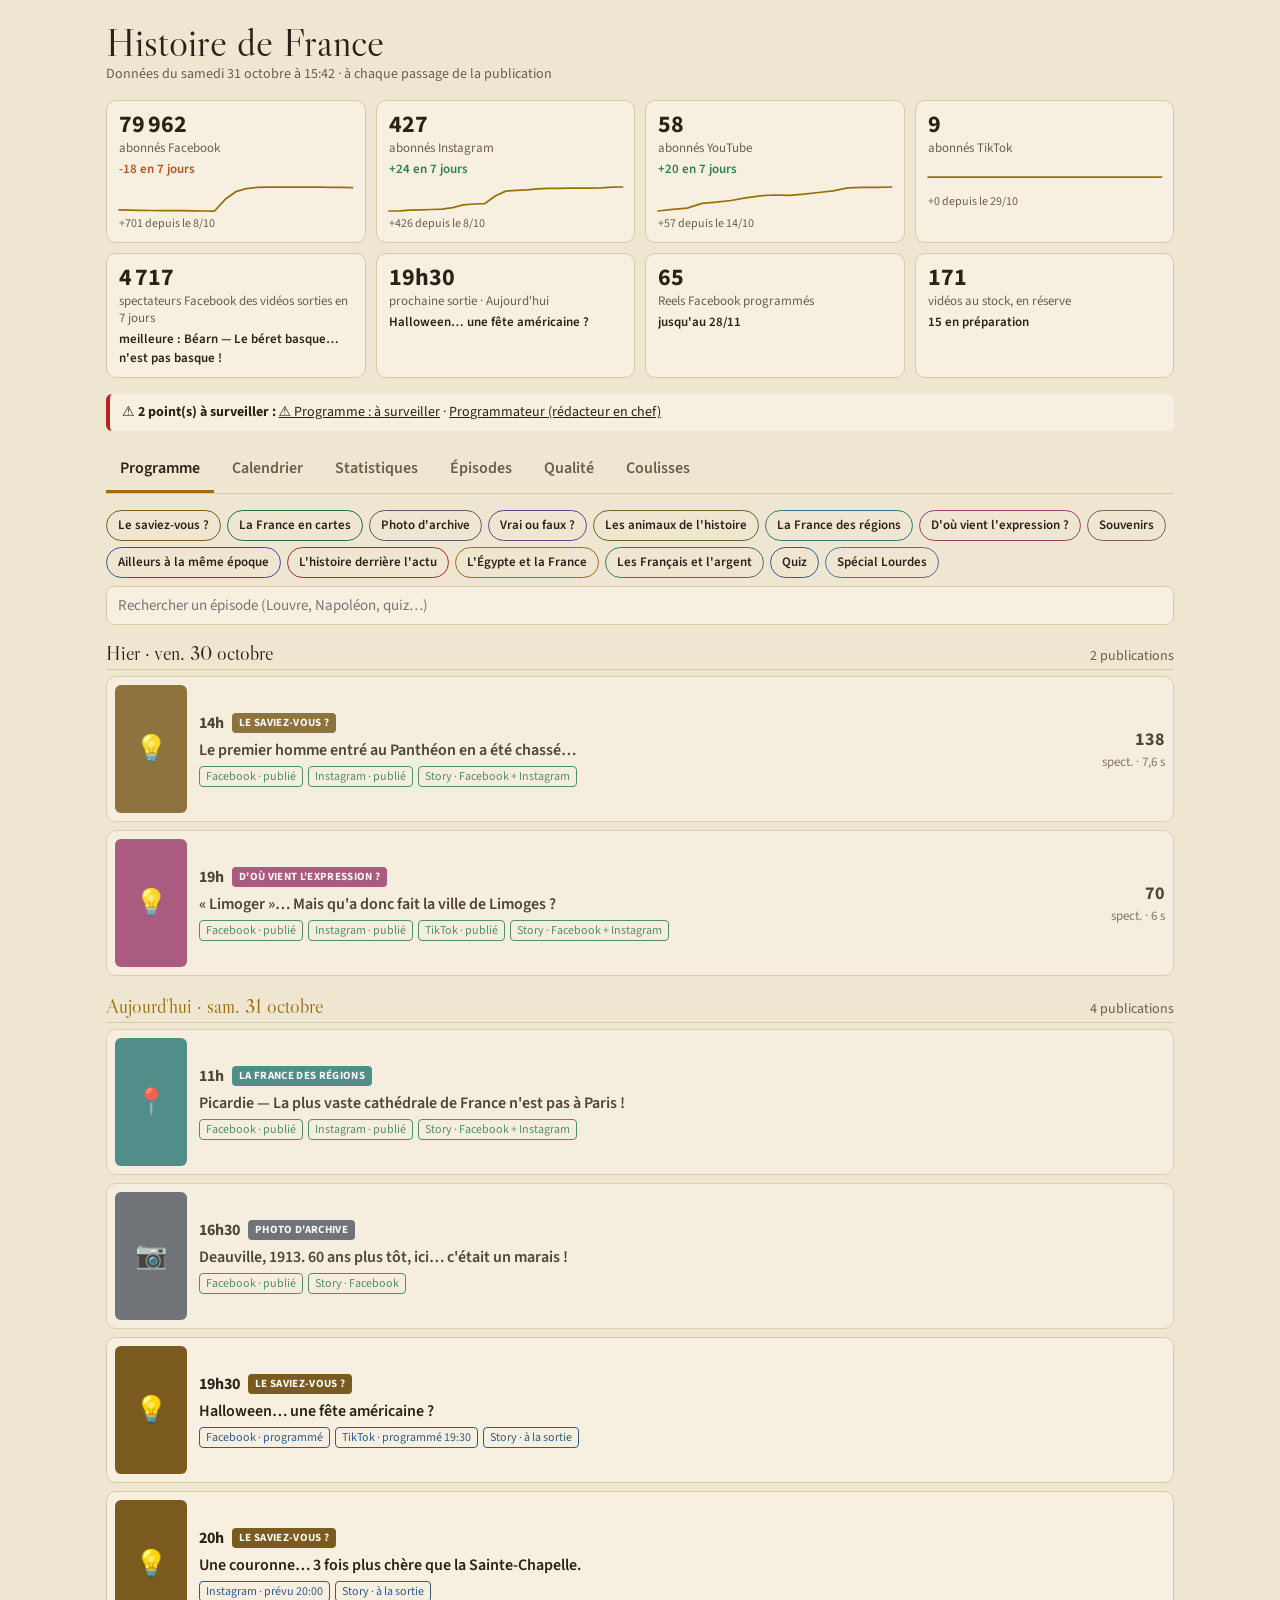
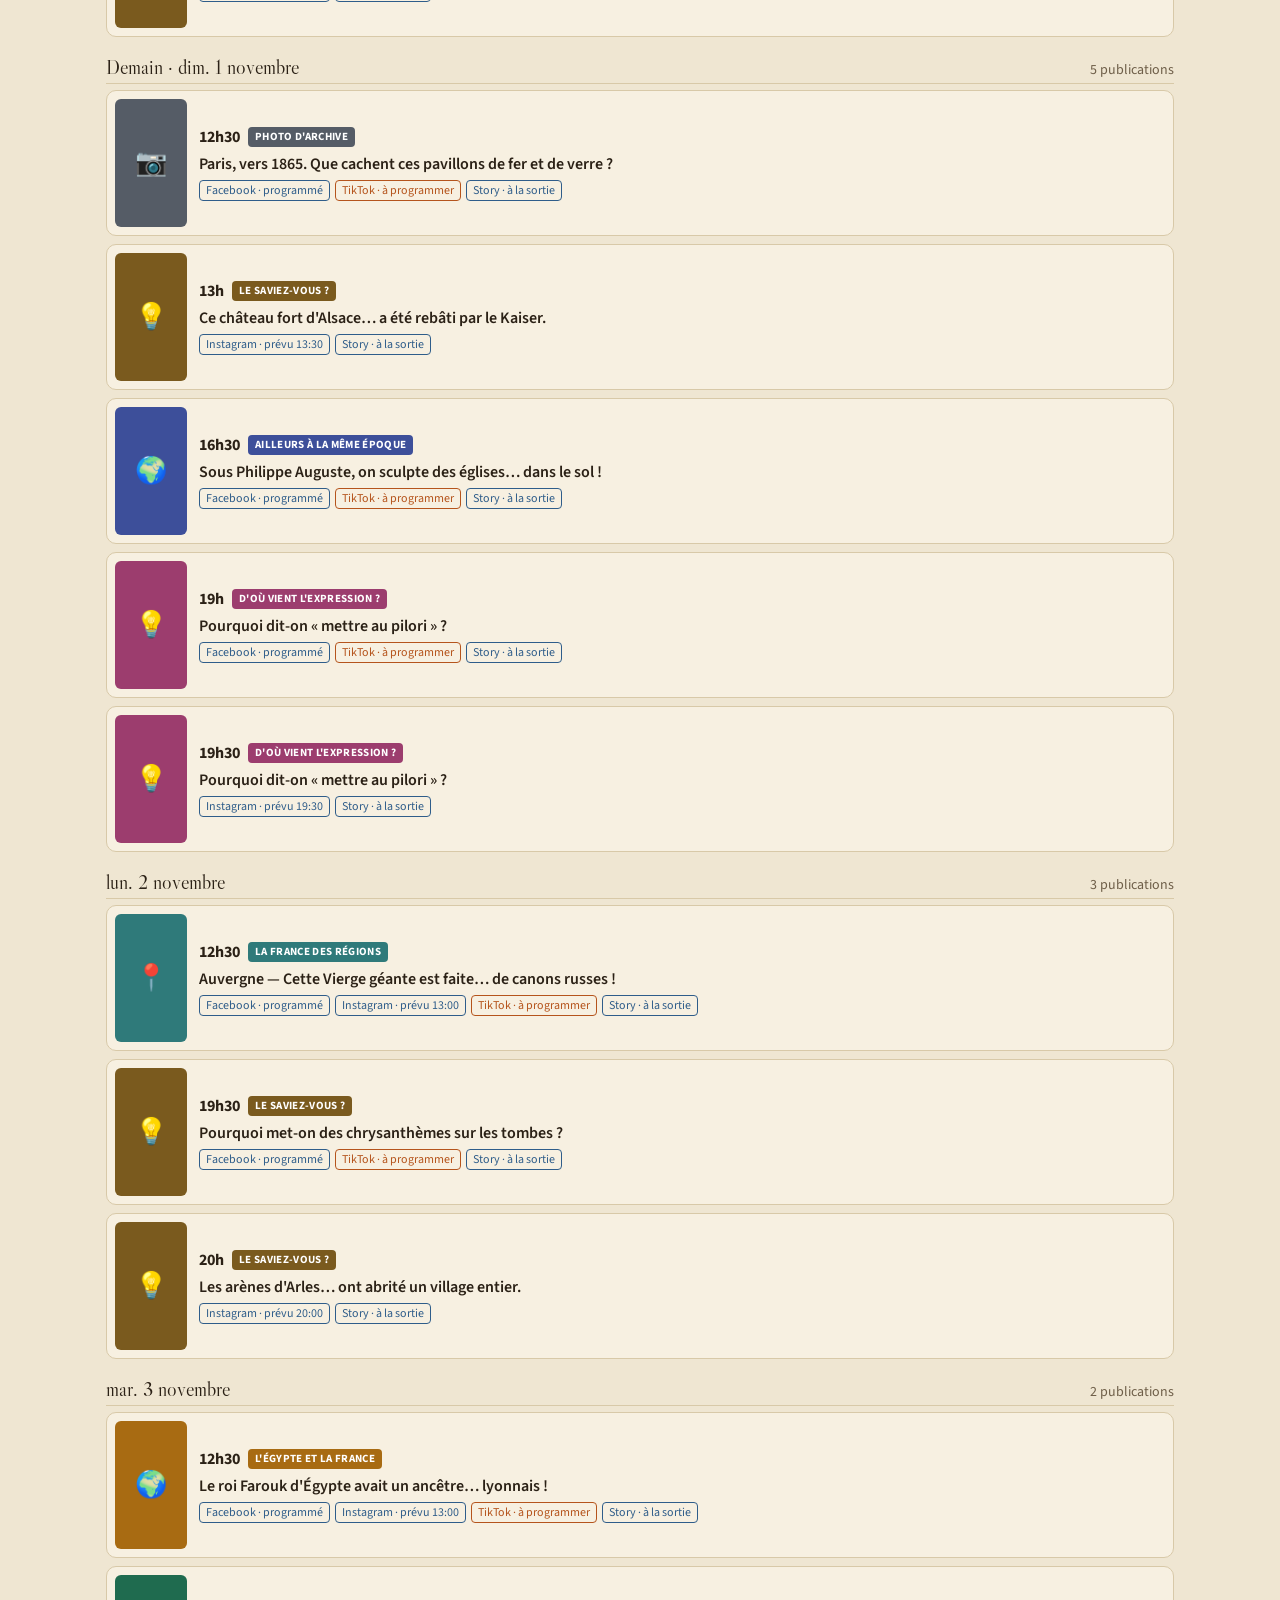
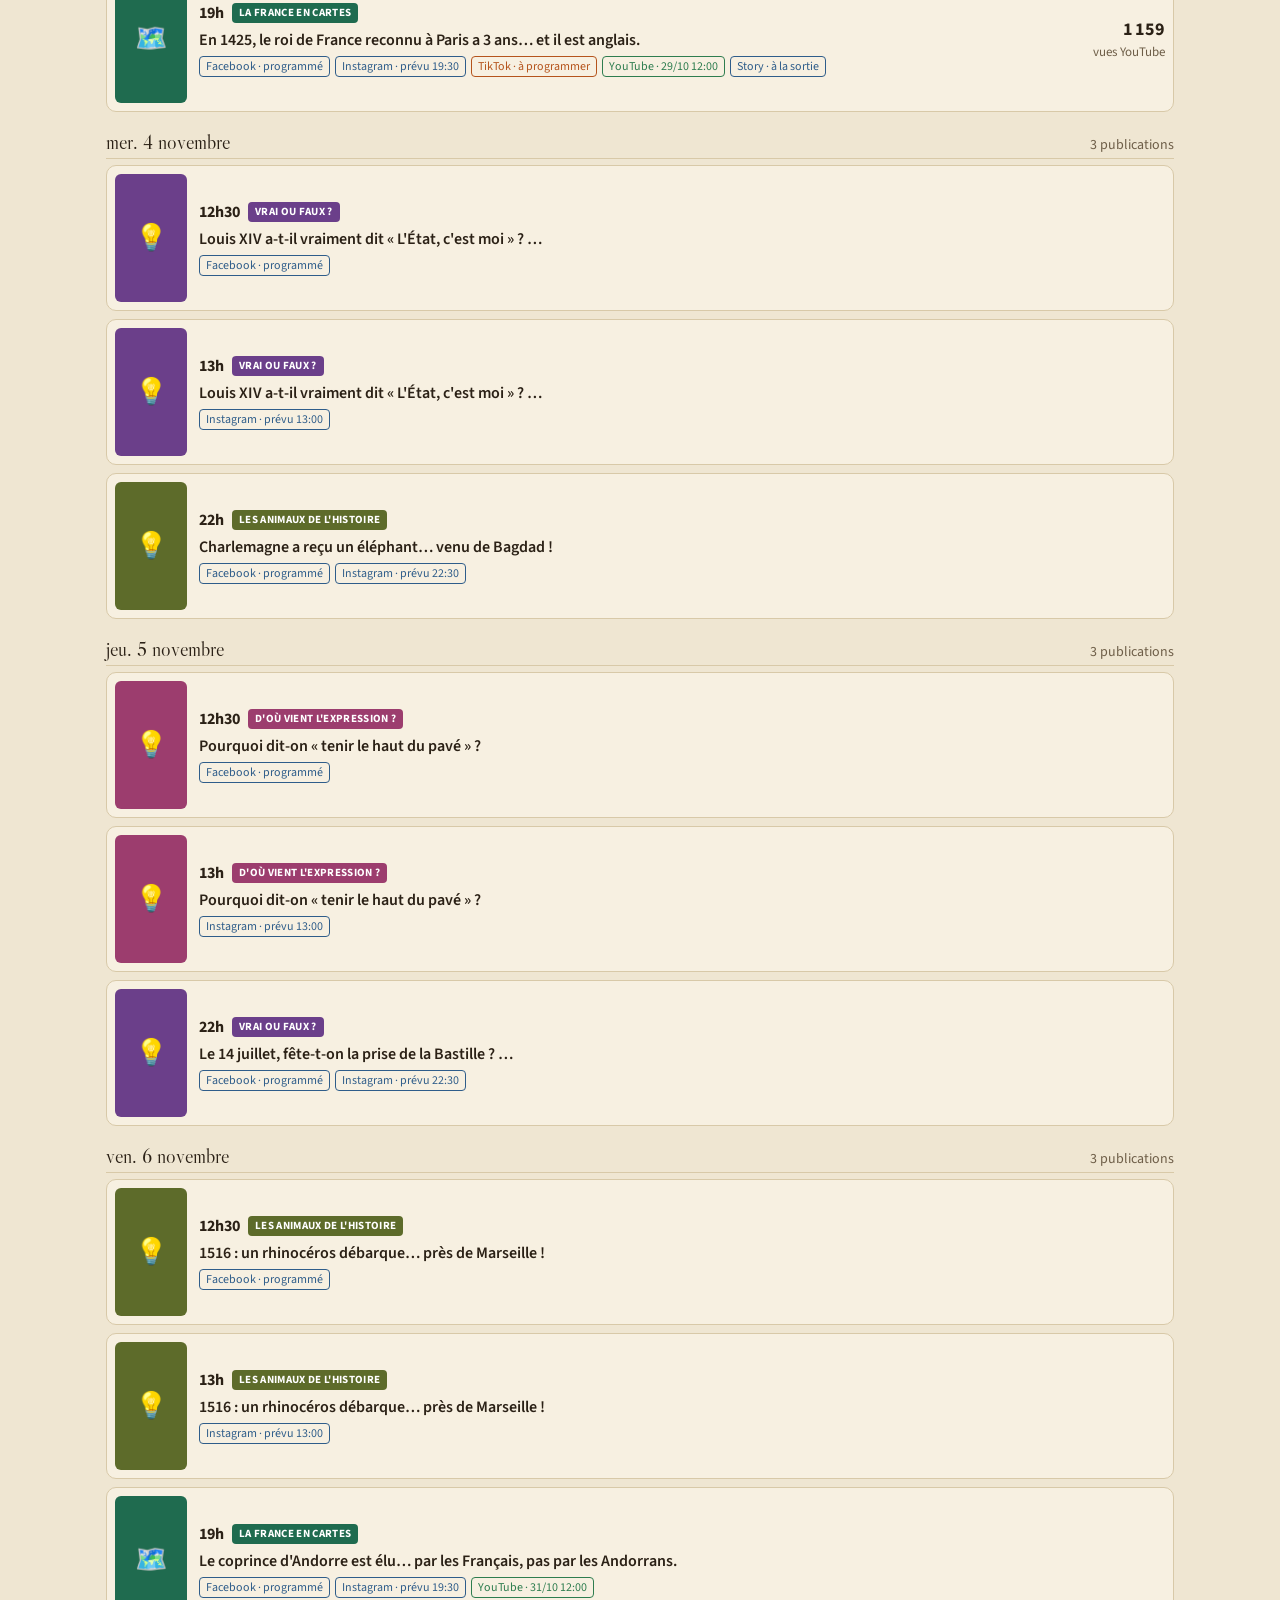
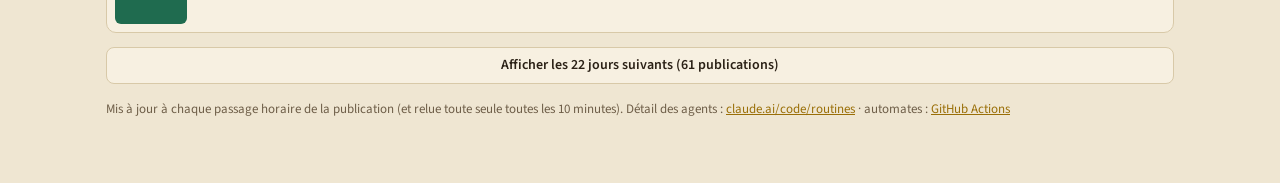
==== commit 0b849dec: "Tableau de bord" ====
--- a/tableau-q7m2xk9w/index.html
+++ b/tableau-q7m2xk9w/index.html
@@ -225,7 +225,7 @@
 <a href="https://github.com/pofleck/hdf-studio/actions">GitHub Actions</a></footer>
 </main>
 <div class="fiche" id="fiche" hidden><div class="fiche-in" id="fiche-in" role="dialog" aria-modal="true" aria-label="Fiche de l'épisode"></div></div>
-<script id="donnees" type="application/json">{"maj": "2026-10-31T14:41+01:00", "alertes": [{"title": "⚠️ Programme : à surveiller", "url": "https://github.com/pofleck/hdf-studio/issues/42"}], "automates": [{"nom": "Publication (Facebook, Instagram, stories)", "e": "cours", "quand": "2026-10-31T14:40:15+01:00", "url": "https://github.com/pofleck/hdf-studio/actions/runs/41206610780"}, {"nom": "Veille (stats, alertes)", "e": "ok", "quand": "2026-10-30T23:46:14+01:00", "url": "https://github.com/pofleck/hdf-studio/actions/runs/41140284863"}, {"nom": "Rapport du lundi", "e": "ok", "quand": "2026-10-26T19:36:55+01:00", "url": "https://github.com/pofleck/hdf-studio/actions/runs/40379283595"}, {"nom": "Entretien du lundi (jetons, stock)", "e": "ok", "quand": "2026-10-26T14:53:17+01:00", "url": "https://github.com/pofleck/hdf-studio/actions/runs/40334549855"}, {"nom": "Production automatique", "e": "ok", "quand": "2026-10-31T13:42:43+01:00", "url": "https://github.com/pofleck/hdf-studio/actions/runs/41202315995"}, {"nom": "Rendu (manuel)", "e": "ok", "quand": "2026-10-18T09:50:01+02:00", "url": "https://github.com/pofleck/hdf-studio/actions/runs/39109145928"}, {"nom": "Sauvegarde Backblaze", "e": "ok", "quand": "2026-10-31T13:43:11+01:00", "url": "https://github.com/pofleck/hdf-studio/actions/runs/41202348295"}], "agents": [{"nom": "Programmateur (rédacteur en chef)", "horaire": "chaque heure, 8 h 20 à 23 h 20", "quand": "2026-10-31T07:23:47+01:00", "url": "https://github.com/pofleck/hdf-studio/commit/3d9a19e8a7c940d9cf94f82e51ef827e5cb0e03a", "e": "alerte", "message": "Programmateur : cartes 047, 034, 028 aux jours de cartes (idée du propriétaire), essai 22 h le 5/11"}, {"nom": "Relecture des vidéos", "horaire": "chaque jour, 13 h 05", "quand": "2026-10-31T12:07:38+01:00", "url": "https://github.com/pofleck/hdf-studio/commit/8f48cd40a11d64cd73c55e92a27c04b3608143c4", "e": "ok", "message": "Relecture"}, {"nom": "Réponses aux commentaires", "horaire": "9 h, 12 h, 15 h, 18 h, 21 h", "quand": "2026-10-30T19:08:54+01:00", "url": "https://github.com/pofleck/hdf-studio/commit/59b56d6d41000dbc94bacc3894156df74fff76c5", "e": "ok", "message": "Commentaires : passage automatique"}, {"nom": "Pilote stratégique", "horaire": "le lundi", "e": "inconnu"}], "programmateur": {"quand": "31/10 06:20", "lignes": ["Mode veille (jusqu'au 4/11) : passage court. CONTEXTE.md d'hier 21:41 (sujets chauds de 18:45) ; une recherche web, sans rien de daté d'aujourd'hui. Sujets : 1) manifestations du 31/10 (Bastille-Nation autorisé, 13 médias) : fil déjà couvert (actu-001, actu-008 sorti le 25/10, actu-009), pas de rediffusion ; 2) accident de trains en Espagne (69 morts) et attentat de Trappes : victimes, écartés ; 3) Lagarde, Israël, Le Havre-PSG : pas d'angle histoire français grand public. Halloween ce soir 19 h 30 (idee-028) : gardé.", "**Idée du propriétaire traitée (cartes du nouveau moteur)** : les jours de cartes sont mardi, vendredi et dimanche (jours Python [1, 4, 6]), pas ceux que l'idée citait. `remplacer` Jarnac → carte-047 Bourges (3/11 19 h) ; `echanger` Faire long feu ↔ carte-034 Andorre (6/11 19 h, long feu au 27/11) ; `remplacer` vanille → carte-028 zone italienne (10/11 19 h 30, veille du 11 novembre, jour de l'invasion de la zone libre en 1942). Moins d'expressions sur la semaine (4 en 6 jours avant).", "Créneau d'essai appliqué : `deplacer` idee-005-14-juillet-federation le 5/11 de 19 h à 22 h.", "Pas de commande (mode veille, aucun agent avant le 4/11). Toujours à reprendre au réveil : actu-012-bhv-xavier-ruel si le BHV reste dans l'actualité."]}, "abonnes": {"facebook": {"n": 79962, "le": "2026-10-30", "delta": -18, "courbe": [["2026-10-08", 79261], ["2026-10-09", 79249], ["2026-10-10", 79240], ["2026-10-11", 79239], ["2026-10-12", 79237], ["2026-10-13", 79237], ["2026-10-14", 79233], ["2026-10-15", 79225], ["2026-10-16", 79223], ["2026-10-17", 79222], ["2026-10-18", 79592], ["2026-10-19", 79833], ["2026-10-20", 79930], ["2026-10-21", 79967], ["2026-10-22", 79978], ["2026-10-23", 79980], ["2026-10-24", 79973], ["2026-10-25", 79973], ["2026-10-26", 79974], ["2026-10-27", 79975], ["2026-10-28", 79969], ["2026-10-29", 79969], ["2026-10-30", 79962]]}, "instagram": {"n": 427, "le": "2026-10-30", "delta": 24, "courbe": [["2026-10-08", 1], ["2026-10-09", 2], ["2026-10-10", 16], ["2026-10-11", 23], ["2026-10-12", 27], ["2026-10-13", 35], ["2026-10-14", 60], ["2026-10-15", 110], ["2026-10-16", 125], ["2026-10-17", 130], ["2026-10-18", 268], ["2026-10-19", 354], ["2026-10-20", 367], ["2026-10-21", 377], ["2026-10-22", 395], ["2026-10-23", 403], ["2026-10-24", 403], ["2026-10-25", 405], ["2026-10-26", 406], ["2026-10-27", 407], ["2026-10-28", 412], ["2026-10-29", 423], ["2026-10-30", 427]]}, "youtube": {"n": 58, "le": "2026-10-30", "delta": 20, "courbe": [["2026-10-14", 1], ["2026-10-15", 5], ["2026-10-16", 8], ["2026-10-17", 19], ["2026-10-18", 22], ["2026-10-19", 26], ["2026-10-20", 32], ["2026-10-21", 37], ["2026-10-22", 39], ["2026-10-23", 38], ["2026-10-24", 41], ["2026-10-25", 45], ["2026-10-26", 49], ["2026-10-27", 56], ["2026-10-28", 57], ["2026-10-29", 57], ["2026-10-30", 58]]}, "tiktok": {"n": 9, "le": "2026-10-30", "delta": null, "courbe": [["2026-10-29", 9], ["2026-10-30", 9]]}}, "production": {"voix_ok": true, "voix": "disponible", "a_relire": [], "a_corriger": []}, "jours": [{"jour": "2026-10-30", "pubs": [{"heure": "14:00", "ep": "sv-001-mirabeau", "titre": "💡 Le premier homme entré au Panthéon en a été chassé… La suite en vidéo 👀", "serie": "LE SAVIEZ-VOUS ?", "fb": {"e": "ok", "t": "publié", "l": "https://www.facebook.com/reel/2168953966990211/"}, "ig": {"e": "ok", "t": "publié", "l": "https://www.instagram.com/reel/DfHt9BEDG00/"}, "tt": null, "yt": null, "story": {"e": "ok", "t": "Facebook + Instagram"}}, {"heure": "19:00", "ep": "expr-007-limoger", "titre": "💡 « Limoger »… Mais qu'a donc fait la ville de Limoges ? La suite en vidéo 👀", "serie": "D'OÙ VIENT L'EXPRESSION ?", "fb": {"e": "ok", "t": "publié", "l": "https://www.facebook.com/reel/1685018696600759/"}, "ig": {"e": "ok", "t": "publié", "l": "https://www.instagram.com/reel/DfIQIGFgAOS/"}, "tt": {"e": "ok", "t": "publié"}, "yt": null, "story": {"e": "ok", "t": "Facebook + Instagram"}}]}, {"jour": "2026-10-31", "pubs": [{"heure": "11:00", "ep": "reg-017-cathedrale-amiens", "titre": "📍 Picardie — La plus vaste cathédrale de France n'est pas à Paris ! La suite en vidéo 👀", "serie": "LA FRANCE DES RÉGIONS", "fb": {"e": "ok", "t": "publié", "l": "https://www.facebook.com/reel/1162439699691661/"}, "ig": {"e": "ok", "t": "publié", "l": "https://www.instagram.com/reel/DfJ94ViEvV3/"}, "tt": null, "yt": null, "story": {"e": "ok", "t": "Facebook + Instagram"}}, {"heure": "16:30", "ep": "archive-035-deauville-marais", "titre": "📷 Deauville, 1913. 60 ans plus tôt, ici… c'était un marais ! La suite en vidéo 👀", "serie": "PHOTO D'ARCHIVE", "fb": {"e": "prevu", "t": "programmé"}, "ig": null, "tt": {"e": "alerte", "t": "à programmer"}, "yt": null, "story": {"e": "prevu", "t": "à la sortie"}}, {"heure": "19:30", "ep": "idee-028-halloween-francais", "titre": "💡 Halloween… une fête américaine ? La suite en vidéo 👀", "serie": "LE SAVIEZ-VOUS ?", "fb": {"e": "prevu", "t": "programmé"}, "ig": null, "tt": {"e": "prevu", "t": "programmé 19:30"}, "yt": null, "story": {"e": "prevu", "t": "à la sortie"}}, {"heure": "20:00", "ep": "sv-030-sainte-chapelle-couronne-epines", "titre": "💡 Une couronne… 3 fois plus chère que la Sainte-Chapelle. La suite en vidéo 👀", "serie": "LE SAVIEZ-VOUS ?", "fb": null, "ig": {"e": "prevu", "t": "prévu 20:00", "l": null}, "tt": null, "yt": null, "story": {"e": "prevu", "t": "à la sortie"}}]}, {"jour": "2026-11-01", "pubs": [{"heure": "12:30", "ep": "archive-011-halles-baltard", "titre": "📷 Paris, vers 1865. Que cachent ces pavillons de fer et de verre ? La suite en vidéo 👀", "serie": "PHOTO D'ARCHIVE", "fb": {"e": "prevu", "t": "programmé"}, "ig": null, "tt": {"e": "alerte", "t": "à programmer"}, "yt": null, "story": {"e": "prevu", "t": "à la sortie"}}, {"heure": "13:00", "ep": "sv-037-haut-koenigsbourg-kaiser", "titre": "💡 Ce château fort d'Alsace… a été rebâti par le Kaiser. La suite en vidéo 👀", "serie": "LE SAVIEZ-VOUS ?", "fb": null, "ig": {"e": "prevu", "t": "prévu 13:30", "l": null}, "tt": null, "yt": null, "story": {"e": "prevu", "t": "à la sortie"}}, {"heure": "16:30", "ep": "monde-012-philippe-auguste-et-lalibela", "titre": "🌍 Sous Philippe Auguste, on sculpte des églises… dans le sol ! La suite en vidéo 👀", "serie": "AILLEURS À LA MÊME ÉPOQUE", "fb": {"e": "prevu", "t": "programmé"}, "ig": null, "tt": {"e": "alerte", "t": "à programmer"}, "yt": null, "story": {"e": "prevu", "t": "à la sortie"}}, {"heure": "19:00", "ep": "expr-002-mettre-au-pilori", "titre": "💡 Pourquoi dit-on « mettre au pilori » ? La suite en vidéo 👀", "serie": "D'OÙ VIENT L'EXPRESSION ?", "fb": {"e": "prevu", "t": "programmé"}, "ig": null, "tt": {"e": "alerte", "t": "à programmer"}, "yt": null, "story": {"e": "prevu", "t": "à la sortie"}}, {"heure": "19:30", "ep": "expr-002-mettre-au-pilori", "titre": "💡 Pourquoi dit-on « mettre au pilori » ? La suite en vidéo 👀", "serie": "D'OÙ VIENT L'EXPRESSION ?", "fb": null, "ig": {"e": "prevu", "t": "prévu 19:30", "l": null}, "tt": null, "yt": null, "story": {"e": "prevu", "t": "à la sortie"}}]}, {"jour": "2026-11-02", "pubs": [{"heure": "12:30", "ep": "reg-016-vierge-du-puy-canons", "titre": "📍 Auvergne — Cette Vierge géante est faite… de canons russes ! La suite en vidéo 👀", "serie": "LA FRANCE DES RÉGIONS", "fb": {"e": "prevu", "t": "programmé"}, "ig": {"e": "prevu", "t": "prévu 13:00", "l": null}, "tt": {"e": "alerte", "t": "à programmer"}, "yt": null, "story": {"e": "prevu", "t": "à la sortie"}}, {"heure": "19:30", "ep": "sv-067-chrysanthemes-toussaint", "titre": "💡 Pourquoi met-on des chrysanthèmes sur les tombes ? La suite en vidéo 👀", "serie": "LE SAVIEZ-VOUS ?", "fb": {"e": "prevu", "t": "programmé"}, "ig": null, "tt": {"e": "alerte", "t": "à programmer"}, "yt": null, "story": {"e": "prevu", "t": "à la sortie"}}, {"heure": "20:00", "ep": "sv-031-arenes-arles-village", "titre": "💡 Les arènes d'Arles… ont abrité un village entier. La suite en vidéo 👀", "serie": "LE SAVIEZ-VOUS ?", "fb": null, "ig": {"e": "prevu", "t": "prévu 20:00", "l": null}, "tt": null, "yt": null, "story": {"e": "prevu", "t": "à la sortie"}}]}, {"jour": "2026-11-03", "pubs": [{"heure": "12:30", "ep": "egy-009-soliman-pacha-lyonnais", "titre": "🌍 Le roi Farouk d'Égypte avait un ancêtre… lyonnais ! La suite en vidéo 👀", "serie": "L'ÉGYPTE ET LA FRANCE", "fb": {"e": "prevu", "t": "programmé"}, "ig": {"e": "prevu", "t": "prévu 13:00", "l": null}, "tt": {"e": "alerte", "t": "à programmer"}, "yt": null, "story": {"e": "prevu", "t": "à la sortie"}}, {"heure": "19:00", "ep": "carte-047-royaume-de-bourges", "titre": "🗺️ En 1425, le roi de France reconnu à Paris a 3 ans… et il est anglais.", "serie": "LA FRANCE EN CARTES", "fb": {"e": "prevu", "t": "programmé"}, "ig": {"e": "prevu", "t": "prévu 19:30", "l": null}, "tt": {"e": "alerte", "t": "à programmer"}, "yt": {"e": "ok", "t": "29/10 12:00"}, "story": {"e": "prevu", "t": "à la sortie"}}]}, {"jour": "2026-11-04", "pubs": [{"heure": "12:30", "ep": "idee-004-letat-cest-moi", "titre": "💡 Louis XIV a-t-il vraiment dit « L'État, c'est moi » ? … La suite en vidéo 👀", "serie": "VRAI OU FAUX ?", "fb": {"e": "prevu", "t": "programmé"}, "ig": null, "tt": null, "yt": null, "story": null}, {"heure": "13:00", "ep": "idee-004-letat-cest-moi", "titre": "💡 Louis XIV a-t-il vraiment dit « L'État, c'est moi » ? … La suite en vidéo 👀", "serie": "VRAI OU FAUX ?", "fb": null, "ig": {"e": "prevu", "t": "prévu 13:00", "l": null}, "tt": null, "yt": null, "story": null}, {"heure": "22:00", "ep": "ani-004-elephant-charlemagne", "titre": "💡 Charlemagne a reçu un éléphant… venu de Bagdad ! La suite en vidéo 👀", "serie": "LES ANIMAUX DE L'HISTOIRE", "fb": {"e": "prevu", "t": "programmé"}, "ig": {"e": "prevu", "t": "prévu 22:30", "l": null}, "tt": null, "yt": null, "story": null}]}, {"jour": "2026-11-05", "pubs": [{"heure": "12:30", "ep": "expr-005-haut-du-pave", "titre": "💡 Pourquoi dit-on « tenir le haut du pavé » ? La suite en vidéo 👀", "serie": "D'OÙ VIENT L'EXPRESSION ?", "fb": {"e": "prevu", "t": "programmé"}, "ig": null, "tt": null, "yt": null, "story": null}, {"heure": "13:00", "ep": "expr-005-haut-du-pave", "titre": "💡 Pourquoi dit-on « tenir le haut du pavé » ? La suite en vidéo 👀", "serie": "D'OÙ VIENT L'EXPRESSION ?", "fb": null, "ig": {"e": "prevu", "t": "prévu 13:00", "l": null}, "tt": null, "yt": null, "story": null}, {"heure": "22:00", "ep": "idee-005-14-juillet-federation", "titre": "💡 Le 14 juillet, fête-t-on la prise de la Bastille ? … La suite en vidéo 👀", "serie": "VRAI OU FAUX ?", "fb": {"e": "prevu", "t": "programmé"}, "ig": {"e": "prevu", "t": "prévu 22:30", "l": null}, "tt": null, "yt": null, "story": null}]}, {"jour": "2026-11-06", "pubs": [{"heure": "12:30", "ep": "ani-005-rhinoceros-marseille-1516", "titre": "💡 1516 : un rhinocéros débarque… près de Marseille ! La suite en vidéo 👀", "serie": "LES ANIMAUX DE L'HISTOIRE", "fb": {"e": "prevu", "t": "programmé"}, "ig": null, "tt": null, "yt": null, "story": null}, {"heure": "13:00", "ep": "ani-005-rhinoceros-marseille-1516", "titre": "💡 1516 : un rhinocéros débarque… près de Marseille ! La suite en vidéo 👀", "serie": "LES ANIMAUX DE L'HISTOIRE", "fb": null, "ig": {"e": "prevu", "t": "prévu 13:00", "l": null}, "tt": null, "yt": null, "story": null}, {"heure": "19:00", "ep": "carte-034-andorre-coprince", "titre": "🗺️ Le coprince d'Andorre est élu… par les Français, pas par les Andorrans.", "serie": "LA FRANCE EN CARTES", "fb": {"e": "prevu", "t": "programmé"}, "ig": {"e": "prevu", "t": "prévu 19:30", "l": null}, "tt": null, "yt": {"e": "ok", "t": "31/10 12:00"}, "story": null}]}, {"jour": "2026-11-07", "pubs": [{"heure": "12:30", "ep": "idee-006-croissant", "titre": "💡 Le croissant est-il né en France ? … La suite en vidéo 👀", "serie": "VRAI OU FAUX ?", "fb": {"e": "prevu", "t": "programmé"}, "ig": null, "tt": null, "yt": null, "story": null}, {"heure": "13:00", "ep": "idee-006-croissant", "titre": "💡 Le croissant est-il né en France ? … La suite en vidéo 👀", "serie": "VRAI OU FAUX ?", "fb": null, "ig": {"e": "prevu", "t": "prévu 13:00", "l": null}, "tt": null, "yt": null, "story": null}, {"heure": "16:30", "ep": "expr-015-cordon-bleu", "titre": "💡 « Un cordon bleu »… C'était d'abord un chevalier du roi ! La suite en vidéo 👀", "serie": "D'OÙ VIENT L'EXPRESSION ?", "fb": {"e": "prevu", "t": "programmé"}, "ig": null, "tt": null, "yt": null, "story": null}, {"heure": "19:00", "ep": "ani-006-merinos-rambouillet", "titre": "💡 Le troupeau de Louis XVI existe toujours… à Rambouillet ! La suite en vidéo 👀", "serie": "LES ANIMAUX DE L'HISTOIRE", "fb": {"e": "prevu", "t": "programmé"}, "ig": null, "tt": null, "yt": null, "story": null}, {"heure": "19:30", "ep": "ani-006-merinos-rambouillet", "titre": "💡 Le troupeau de Louis XVI existe toujours… à Rambouillet ! La suite en vidéo 👀", "serie": "LES ANIMAUX DE L'HISTOIRE", "fb": null, "ig": {"e": "prevu", "t": "prévu 19:30", "l": null}, "tt": null, "yt": null, "story": null}]}, {"jour": "2026-11-08", "pubs": [{"heure": "12:30", "ep": "ani-011-canard-vaucanson", "titre": "💡 En 1739, ce canard mécanique mange… et fait ses besoins ! La suite en vidéo 👀", "serie": "LES ANIMAUX DE L'HISTOIRE", "fb": {"e": "prevu", "t": "programmé"}, "ig": {"e": "prevu", "t": "prévu 13:00", "l": null}, "tt": null, "yt": null, "story": null}, {"heure": "16:30", "ep": "idee-027-charlemagne-barbe-fleurie", "titre": "💡 Charlemagne, l'empereur à la barbe fleurie ? La suite en vidéo 👀", "serie": "VRAI OU FAUX ?", "fb": {"e": "prevu", "t": "programmé"}, "ig": null, "tt": null, "yt": null, "story": null}, {"heure": "19:00", "ep": "reg-006-moutarde-dijon", "titre": "📍 Bourgogne — La moutarde de Dijon… n'a pas besoin de venir de Dijon ! La suite en vidéo 👀", "serie": "LA FRANCE DES RÉGIONS", "fb": {"e": "prevu", "t": "programmé"}, "ig": {"e": "prevu", "t": "prévu 19:30", "l": null}, "tt": null, "yt": null, "story": null}]}, {"jour": "2026-11-09", "pubs": [{"heure": "12:30", "ep": "monde-002-louis-xiv-et-le-japon", "titre": "🌍 Quand Louis XIV bâtit Versailles… le Japon est fermé au monde ! La suite en vidéo 👀", "serie": "AILLEURS À LA MÊME ÉPOQUE", "fb": {"e": "prevu", "t": "programmé"}, "ig": {"e": "prevu", "t": "prévu 13:00", "l": null}, "tt": null, "yt": null, "story": null}, {"heure": "19:00", "ep": "reg-011-marseille-savon", "titre": "📍 Provence — Sous Louis XIV, à Marseille, interdit de faire du savon… l'été ! La suite en vidéo 👀", "serie": "LA FRANCE DES RÉGIONS", "fb": {"e": "prevu", "t": "programmé"}, "ig": {"e": "prevu", "t": "prévu 19:30", "l": null}, "tt": null, "yt": null, "story": null}]}, {"jour": "2026-11-10", "pubs": [{"heure": "12:30", "ep": "ani-010-loups-de-paris", "titre": "💡 En 1439, un loup terrorise Paris… et il a un nom ! La suite en vidéo 👀", "serie": "LES ANIMAUX DE L'HISTOIRE", "fb": {"e": "prevu", "t": "programmé"}, "ig": {"e": "prevu", "t": "prévu 13:00", "l": null}, "tt": null, "yt": null, "story": null}, {"heure": "19:30", "ep": "carte-028-zone-italienne-1942", "titre": "🗺️ En 1943, Nice et Grenoble étaient occupées par l'Italie… et des milliers de Juifs y ont trouvé refuge.", "serie": "LA FRANCE EN CARTES", "fb": {"e": "prevu", "t": "programmé"}, "ig": {"e": "prevu", "t": "prévu 20:00", "l": null}, "tt": null, "yt": {"e": "ok", "t": "30/10 12:00"}, "story": null}]}, {"jour": "2026-11-11", "pubs": [{"heure": "12:30", "ep": "archive-013-armistice-1918", "titre": "📷 Armistice signé à 5 h 15… et pourtant, on meurt encore. La suite en vidéo 👀", "serie": "PHOTO D'ARCHIVE", "fb": {"e": "prevu", "t": "programmé"}, "ig": null, "tt": null, "yt": null, "story": null}, {"heure": "12:30", "ep": "reg-013-calvados-nom", "titre": "📍 Normandie — Le Calvados a failli s'appeler… l'Orne-Inférieure ! La suite en vidéo 👀", "serie": "LA FRANCE DES RÉGIONS", "fb": null, "ig": {"e": "prevu", "t": "prévu 13:00", "l": null}, "tt": null, "yt": null, "story": null}, {"heure": "19:30", "ep": "sv-072-saint-martin-chapelle", "titre": "💡 Le mot « chapelle »… vient du manteau de saint Martin ! La suite en vidéo 👀", "serie": "LE SAVIEZ-VOUS ?", "fb": {"e": "prevu", "t": "programmé"}, "ig": null, "tt": null, "yt": null, "story": null}, {"heure": "20:00", "ep": "sv-032-strasbourg-plus-haut-du-monde", "titre": "💡 Le plus haut bâtiment du monde… a été à Strasbourg. La suite en vidéo 👀", "serie": "LE SAVIEZ-VOUS ?", "fb": null, "ig": {"e": "prevu", "t": "prévu 20:00", "l": null}, "tt": null, "yt": null, "story": null}]}, {"jour": "2026-11-12", "pubs": [{"heure": "12:30", "ep": "sv-063-hugo-dessinateur", "titre": "💡 Victor Hugo a laissé… plus de 3 000 dessins ! La suite en vidéo 👀", "serie": "LE SAVIEZ-VOUS ?", "fb": {"e": "prevu", "t": "programmé"}, "ig": {"e": "prevu", "t": "prévu 13:00", "l": null}, "tt": null, "yt": null, "story": null}, {"heure": "19:00", "ep": "monde-016-francois-ier-et-barberousse-a-toulon", "titre": "🌍 Sous François Ier, Toulon a hébergé… la flotte ottomane ! La suite en vidéo 👀", "serie": "AILLEURS À LA MÊME ÉPOQUE", "fb": {"e": "prevu", "t": "programmé"}, "ig": {"e": "prevu", "t": "prévu 19:30", "l": null}, "tt": null, "yt": null, "story": null}]}, {"jour": "2026-11-13", "pubs": [{"heure": "12:30", "ep": "argent-001-banqueroute-de-law", "titre": "💡 En 1720, des Parisiens se battent pour acheter… du papier ! La suite en vidéo 👀", "serie": "LES FRANÇAIS ET L'ARGENT", "fb": {"e": "prevu", "t": "programmé"}, "ig": {"e": "prevu", "t": "prévu 13:00", "l": null}, "tt": null, "yt": null, "story": null}, {"heure": "19:00", "ep": "souv-017-livret-de-famille", "titre": "📷 Le livret de famille ? Il est né… d'un incendie ! La suite en vidéo 👀", "serie": "SOUVENIRS", "fb": {"e": "prevu", "t": "programmé"}, "ig": {"e": "prevu", "t": "prévu 19:30", "l": null}, "tt": null, "yt": null, "story": null}]}, {"jour": "2026-11-14", "pubs": [{"heure": "12:30", "ep": "expr-004-sur-la-sellette", "titre": "💡 Pourquoi dit-on « être sur la sellette » ? La suite en vidéo 👀", "serie": "D'OÙ VIENT L'EXPRESSION ?", "fb": {"e": "prevu", "t": "programmé"}, "ig": {"e": "prevu", "t": "prévu 13:00", "l": null}, "tt": null, "yt": null, "story": null}, {"heure": "16:30", "ep": "egy-007-lacau-tresor-toutankhamon", "titre": "🌍 Le trésor de Toutânkhamon ? Resté en Égypte grâce à un Français ! La suite en vidéo 👀", "serie": "L'ÉGYPTE ET LA FRANCE", "fb": {"e": "prevu", "t": "programmé"}, "ig": null, "tt": null, "yt": null, "story": null}, {"heure": "19:00", "ep": "quiz-025-rois-louis", "titre": "🏛️ Combien de rois de France se sont appelés Louis ?", "serie": "LE SAVIEZ-VOUS ?", "fb": {"e": "prevu", "t": "programmé"}, "ig": null, "tt": null, "yt": null, "story": null}, {"heure": "19:30", "ep": "sv-038-cordouan-appartement-du-roi", "titre": "💡 Ce phare en pleine mer… a un appartement pour le roi. La suite en vidéo 👀", "serie": "LE SAVIEZ-VOUS ?", "fb": null, "ig": {"e": "prevu", "t": "prévu 19:30", "l": null}, "tt": null, "yt": null, "story": null}]}, {"jour": "2026-11-15", "pubs": [{"heure": "12:30", "ep": "sv-062-montaigne-latin", "titre": "💡 À 6 ans, Montaigne ne comprenait pas le français ! La suite en vidéo 👀", "serie": "LE SAVIEZ-VOUS ?", "fb": {"e": "prevu", "t": "programmé"}, "ig": {"e": "prevu", "t": "prévu 13:00", "l": null}, "tt": null, "yt": null, "story": null}, {"heure": "16:30", "ep": "ani-025-dauphin-heritier-du-trone", "titre": "💡 Pourquoi l'héritier du trône s'appelait-il… le dauphin ? La suite en vidéo 👀", "serie": "LES ANIMAUX DE L'HISTOIRE", "fb": {"e": "prevu", "t": "programmé"}, "ig": null, "tt": null, "yt": null, "story": null}, {"heure": "19:00", "ep": "souv-016-petit-beurre-lu", "titre": "📷 LU ? Ce sont les noms… d'un mari et de sa femme ! La suite en vidéo 👀", "serie": "SOUVENIRS", "fb": {"e": "prevu", "t": "programmé"}, "ig": {"e": "prevu", "t": "prévu 19:30", "l": null}, "tt": null, "yt": null, "story": null}]}, {"jour": "2026-11-16", "pubs": [{"heure": "12:30", "ep": "egy-011-roustam-mamelouk-de-napoleon", "titre": "🌍 Napoléon dormait gardé… par un mamelouk du Caire ! La suite en vidéo 👀", "serie": "L'ÉGYPTE ET LA FRANCE", "fb": {"e": "prevu", "t": "programmé"}, "ig": {"e": "prevu", "t": "prévu 13:00", "l": null}, "tt": null, "yt": null, "story": null}, {"heure": "19:00", "ep": "archive-037-biarritz-passerelle", "titre": "📷 Biarritz, vers 1900. Cette passerelle n'est pas d'Eiffel ! La suite en vidéo 👀", "serie": "PHOTO D'ARCHIVE", "fb": {"e": "prevu", "t": "programmé"}, "ig": null, "tt": null, "yt": null, "story": null}, {"heure": "19:00", "ep": "reg-014-hospices-de-beaune", "titre": "📍 Bourgogne — Aux Hospices de Beaune, les malades dormaient… à deux par lit ! La suite en vidéo 👀", "serie": "LA FRANCE DES RÉGIONS", "fb": null, "ig": {"e": "prevu", "t": "prévu 19:30", "l": null}, "tt": null, "yt": null, "story": null}]}, {"jour": "2026-11-17", "pubs": [{"heure": "12:30", "ep": "egy-012-francois-ier-poudre-de-momie", "titre": "🌍 François Ier se soignait… avec de la momie ! La suite en vidéo 👀", "serie": "L'ÉGYPTE ET LA FRANCE", "fb": {"e": "prevu", "t": "programmé"}, "ig": {"e": "prevu", "t": "prévu 13:00", "l": null}, "tt": null, "yt": null, "story": null}, {"heure": "19:00", "ep": "sv-060-voltaire-loterie", "titre": "💡 Voltaire a fait fortune… grâce à la loterie ! La suite en vidéo 👀", "serie": "LE SAVIEZ-VOUS ?", "fb": {"e": "prevu", "t": "programmé"}, "ig": {"e": "prevu", "t": "prévu 19:30", "l": null}, "tt": null, "yt": null, "story": null}]}, {"jour": "2026-11-18", "pubs": [{"heure": "12:30", "ep": "actu-009-milice-bourgeoise-1789", "titre": "💡 1789 : Paris arme ses habitants… et la cocarde tricolore naît ! La suite en vidéo 👀", "serie": "L'HISTOIRE DERRIÈRE L'ACTU", "fb": {"e": "prevu", "t": "programmé"}, "ig": {"e": "prevu", "t": "prévu 13:00", "l": null}, "tt": null, "yt": null, "story": null}, {"heure": "19:00", "ep": "souv-015-cocotte-minute-papin", "titre": "📷 La Cocotte-Minute ? Son ancêtre date… de 1679 ! La suite en vidéo 👀", "serie": "SOUVENIRS", "fb": {"e": "prevu", "t": "programmé"}, "ig": {"e": "prevu", "t": "prévu 19:30", "l": null}, "tt": null, "yt": null, "story": null}]}, {"jour": "2026-11-19", "pubs": [{"heure": "12:30", "ep": "quiz-055-masque-de-fer-velours", "titre": "🏛️ Le masque de l'homme au masque de fer était en quoi ?", "serie": "LE SAVIEZ-VOUS ?", "fb": {"e": "prevu", "t": "programmé"}, "ig": null, "tt": null, "yt": null, "story": null}, {"heure": "12:30", "ep": "sv-033-arc-de-triomphe-en-toile", "titre": "💡 L'Arc de Triomphe a d'abord été… un décor en toile peinte. La suite en vidéo 👀", "serie": "LE SAVIEZ-VOUS ?", "fb": null, "ig": {"e": "prevu", "t": "prévu 13:00", "l": null}, "tt": null, "yt": null, "story": null}, {"heure": "19:00", "ep": "monde-014-louis-xiv-et-moulay-ismail", "titre": "🌍 Un sultan a demandé la main… d'une fille de Louis XIV ! La suite en vidéo 👀", "serie": "AILLEURS À LA MÊME ÉPOQUE", "fb": {"e": "prevu", "t": "programmé"}, "ig": {"e": "prevu", "t": "prévu 19:30", "l": null}, "tt": null, "yt": null, "story": null}]}, {"jour": "2026-11-20", "pubs": [{"heure": "12:30", "ep": "idee-026-francois-ier-langue-francaise", "titre": "💡 François Ier a imposé le français… à tous les Français ? La suite en vidéo 👀", "serie": "VRAI OU FAUX ?", "fb": {"e": "prevu", "t": "programmé"}, "ig": {"e": "prevu", "t": "prévu 13:00", "l": null}, "tt": null, "yt": null, "story": null}, {"heure": "19:30", "ep": "expr-020-chauvin", "titre": "💡 Le mot « chauvin » vient d'un soldat… qui n'a jamais existé ! La suite en vidéo 👀", "serie": "D'OÙ VIENT L'EXPRESSION ?", "fb": {"e": "prevu", "t": "programmé"}, "ig": {"e": "prevu", "t": "prévu 20:00", "l": null}, "tt": null, "yt": null, "story": null}]}, {"jour": "2026-11-21", "pubs": [{"heure": "12:30", "ep": "idee-021-pas-ce-soir-josephine", "titre": "💡 Napoléon a vraiment dit « Pas ce soir, Joséphine » ? … La suite en vidéo 👀", "serie": "VRAI OU FAUX ?", "fb": {"e": "prevu", "t": "programmé"}, "ig": {"e": "prevu", "t": "prévu 13:00", "l": null}, "tt": null, "yt": null, "story": null}, {"heure": "16:30", "ep": "reg-024-croix-de-lorraine-anjou", "titre": "📍 Lorraine — La croix de Lorraine… vient en réalité d'Anjou ! La suite en vidéo 👀", "serie": "LA FRANCE DES RÉGIONS", "fb": {"e": "prevu", "t": "programmé"}, "ig": null, "tt": null, "yt": null, "story": null}, {"heure": "19:30", "ep": "egy-010-passage-du-caire", "titre": "🌍 À Paris, tout un quartier porte des noms d'Égypte ! La suite en vidéo 👀", "serie": "L'ÉGYPTE ET LA FRANCE", "fb": {"e": "prevu", "t": "programmé"}, "ig": {"e": "prevu", "t": "prévu 20:00", "l": null}, "tt": null, "yt": null, "story": null}]}, {"jour": "2026-11-22", "pubs": [{"heure": "12:30", "ep": "idee-015-vieux-a-30-ans", "titre": "💡 Au Moyen Âge, on était vieux à 30 ans ? … La suite en vidéo 👀", "serie": "VRAI OU FAUX ?", "fb": {"e": "prevu", "t": "programmé"}, "ig": {"e": "prevu", "t": "prévu 13:00", "l": null}, "tt": null, "yt": null, "story": null}, {"heure": "16:30", "ep": "expr-013-rubis-sur-l-ongle", "titre": "💡 « Payer rubis sur l'ongle »… Ce rubis-là se buvait ! La suite en vidéo 👀", "serie": "D'OÙ VIENT L'EXPRESSION ?", "fb": {"e": "prevu", "t": "programmé"}, "ig": null, "tt": null, "yt": null, "story": null}, {"heure": "19:30", "ep": "monde-006-saint-louis-et-karakorum", "titre": "🌍 Sous Saint Louis, un orfèvre parisien vit… chez les Mongols ! La suite en vidéo 👀", "serie": "AILLEURS À LA MÊME ÉPOQUE", "fb": {"e": "prevu", "t": "programmé"}, "ig": {"e": "prevu", "t": "prévu 20:00", "l": null}, "tt": null, "yt": null, "story": null}]}, {"jour": "2026-11-23", "pubs": [{"heure": "12:30", "ep": "reg-023-chevalier-saint-george", "titre": "📍 Guadeloupe — Né esclave en Guadeloupe… il a dirigé des symphonies de Haydn ! La suite en vidéo 👀", "serie": "LA FRANCE DES RÉGIONS", "fb": {"e": "prevu", "t": "programmé"}, "ig": {"e": "prevu", "t": "prévu 13:00", "l": null}, "tt": null, "yt": null, "story": null}, {"heure": "19:30", "ep": "ani-024-chiens-du-guet-saint-malo", "titre": "💡 Pendant des siècles, Saint-Malo fut gardée… par des chiens ! La suite en vidéo 👀", "serie": "LES ANIMAUX DE L'HISTOIRE", "fb": {"e": "prevu", "t": "programmé"}, "ig": {"e": "prevu", "t": "prévu 20:00", "l": null}, "tt": null, "yt": null, "story": null}]}, {"jour": "2026-11-24", "pubs": [{"heure": "12:30", "ep": "archive-034-jetee-promenade-nice", "titre": "📷 Nice, 1912. Ce palais posé sur la mer… a disparu ! La suite en vidéo 👀", "serie": "PHOTO D'ARCHIVE", "fb": {"e": "prevu", "t": "programmé"}, "ig": null, "tt": null, "yt": null, "story": null}, {"heure": "12:30", "ep": "quiz-002-clovis", "titre": "🏛️ Il a réuni les Francs et s'est fait baptiser à Reims… Qui est-ce ?", "serie": "LE SAVIEZ-VOUS ?", "fb": null, "ig": {"e": "prevu", "t": "prévu 13:00", "l": null}, "tt": null, "yt": null, "story": null}, {"heure": "19:30", "ep": "reg-021-suaire-chambery", "titre": "📍 Savoie — Le suaire de Turin a brûlé… à Chambéry ! La suite en vidéo 👀", "serie": "LA FRANCE DES RÉGIONS", "fb": {"e": "prevu", "t": "programmé"}, "ig": {"e": "prevu", "t": "prévu 20:00", "l": null}, "tt": null, "yt": null, "story": null}]}, {"jour": "2026-11-25", "pubs": [{"heure": "12:30", "ep": "sv-015-catherinettes", "titre": "💡 La sainte des catherinettes n'a peut-être… jamais existé ! La suite en vidéo 👀", "serie": "LE SAVIEZ-VOUS ?", "fb": {"e": "prevu", "t": "programmé"}, "ig": {"e": "prevu", "t": "prévu 13:00", "l": null}, "tt": null, "yt": null, "story": null}, {"heure": "19:30", "ep": "archive-036-butte-des-moulins", "titre": "📷 Paris, 1877. Ici, on rase… une colline entière ! La suite en vidéo 👀", "serie": "PHOTO D'ARCHIVE", "fb": {"e": "prevu", "t": "programmé"}, "ig": null, "tt": null, "yt": null, "story": null}, {"heure": "19:30", "ep": "quiz-016-pont-neuf", "titre": "🏛️ Quel est le plus vieux pont de Paris encore debout ?", "serie": "LE SAVIEZ-VOUS ?", "fb": null, "ig": {"e": "prevu", "t": "prévu 20:00", "l": null}, "tt": null, "yt": null, "story": {"e": "ok", "t": "Facebook"}}]}, {"jour": "2026-11-26", "pubs": [{"heure": "12:30", "ep": "monde-013-charles-v-et-le-jikji", "titre": "🌍 Sous Charles V, la Corée imprime… 78 ans avant Gutenberg ! La suite en vidéo 👀", "serie": "AILLEURS À LA MÊME ÉPOQUE", "fb": {"e": "prevu", "t": "programmé"}, "ig": {"e": "prevu", "t": "prévu 13:00", "l": null}, "tt": null, "yt": null, "story": null}, {"heure": "19:30", "ep": "ani-023-barry-chien-du-saint-bernard", "titre": "💡 Le plus célèbre des saint-bernard… n'est pas mort en héros ! La suite en vidéo 👀", "serie": "LES ANIMAUX DE L'HISTOIRE", "fb": {"e": "prevu", "t": "programmé"}, "ig": {"e": "prevu", "t": "prévu 20:00", "l": null}, "tt": null, "yt": null, "story": null}]}, {"jour": "2026-11-27", "pubs": [{"heure": "12:30", "ep": "souv-014-bibendum", "titre": "📷 Bibendum ? À ses débuts, il buvait… des clous et du verre ! La suite en vidéo 👀", "serie": "SOUVENIRS", "fb": {"e": "prevu", "t": "programmé"}, "ig": {"e": "prevu", "t": "prévu 13:00", "l": null}, "tt": null, "yt": null, "story": null}, {"heure": "19:30", "ep": "expr-006-faire-long-feu", "titre": "💡 « Faire long feu »… ça veut dire durer longtemps ? La suite en vidéo 👀", "serie": "D'OÙ VIENT L'EXPRESSION ?", "fb": {"e": "prevu", "t": "programmé"}, "ig": {"e": "prevu", "t": "prévu 20:00", "l": null}, "tt": null, "yt": null, "story": null}]}, {"jour": "2026-11-28", "pubs": [{"heure": "12:30", "ep": "expr-021-bareme", "titre": "💡 Un « barème »… c'est d'abord le nom d'un homme ! La suite en vidéo 👀", "serie": "D'OÙ VIENT L'EXPRESSION ?", "fb": {"e": "prevu", "t": "programmé"}, "ig": {"e": "prevu", "t": "prévu 13:00", "l": null}, "tt": {"e": "ok", "t": "publié"}, "yt": null, "story": null}, {"heure": "16:30", "ep": "idee-023-sorcieres-moyen-age", "titre": "💡 Les sorcières, brûlées surtout au Moyen Âge ? … La suite en vidéo 👀", "serie": "VRAI OU FAUX ?", "fb": {"e": "alerte", "t": "pas encore programmé"}, "ig": null, "tt": {"e": "ok", "t": "publié"}, "yt": null, "story": null}, {"heure": "19:30", "ep": "archive-033-grand-palais-chantier", "titre": "📷 Paris, 1899. Pour bâtir ce palais… on en a rasé un autre ! La suite en vidéo 👀", "serie": "PHOTO D'ARCHIVE", "fb": {"e": "alerte", "t": "pas encore programmé"}, "ig": null, "tt": null, "yt": null, "story": null}, {"heure": "19:30", "ep": "reg-005-beret-bearnais", "titre": "📍 Béarn — Le béret basque… n'est pas basque ! La suite en vidéo 👀", "serie": "LA FRANCE DES RÉGIONS", "fb": null, "ig": {"e": "prevu", "t": "prévu 20:00", "l": null}, "tt": null, "yt": {"e": "prevu", "t": "06/11 18:00"}, "story": {"e": "ok", "t": "Facebook"}}]}], "calendrier": [{"d": "2026-09-27", "h": "08:00", "ep": "quiz-011-bernadette-lourdes", "fb": true, "ig": false}, {"d": "2026-09-29", "h": "19:00", "ep": "quiz-012-mont-saint-michel", "fb": true, "ig": false}, {"d": "2026-09-30", "h": "12:30", "ep": "quiz-002-clovis", "fb": true, "ig": false}, {"d": "2026-09-30", "h": "19:00", "ep": "archive-005-bleriot-1909", "fb": true, "ig": false}, {"d": "2026-10-01", "h": "19:00", "ep": "sv-004-vol-joconde", "fb": true, "ig": false}, {"d": "2026-10-02", "h": "19:00", "ep": "quiz-007-louis-xiv", "fb": true, "ig": false}, {"d": "2026-10-03", "h": "19:00", "ep": "archive-004-metro-1900", "fb": true, "ig": false}, {"d": "2026-10-04", "h": "19:33", "ep": "quiz-013-republiques", "fb": true, "ig": true}, {"d": "2026-10-05", "h": "12:30", "ep": "sv-005-taille-napoleon", "fb": true, "ig": false}, {"d": "2026-10-05", "h": "19:00", "ep": "quiz-014-marche-versailles", "fb": true, "ig": false}, {"d": "2026-10-06", "h": "12:30", "ep": "archive-006-trottoir-roulant-1900", "fb": true, "ig": false}, {"d": "2026-10-06", "h": "17:00", "ep": "carte-001-forme-de-la-france", "fb": true, "ig": false}, {"d": "2026-10-06", "h": "19:00", "ep": "quiz-004-charles-viii", "fb": true, "ig": false}, {"d": "2026-10-07", "h": "12:30", "ep": "sv-008-lepante-cervantes", "fb": true, "ig": false}, {"d": "2026-10-07", "h": "19:00", "ep": "quiz-015-louis-braille", "fb": true, "ig": true}, {"d": "2026-10-08", "h": "12:30", "ep": "archive-007-pigeon-vaillant", "fb": true, "ig": false}, {"d": "2026-10-08", "h": "19:00", "ep": "actu-001-jeunesse-dans-la-rue", "fb": true, "ig": true}, {"d": "2026-10-08", "h": "19:30", "ep": "quiz-008-premiere-photo", "fb": false, "ig": true}, {"d": "2026-10-09", "h": "12:30", "ep": "sv-007-guillotin", "fb": true, "ig": false}, {"d": "2026-10-09", "h": "17:00", "ep": "carte-004-ligne-de-demarcation", "fb": true, "ig": true}, {"d": "2026-10-09", "h": "19:00", "ep": "quiz-016-pont-neuf", "fb": true, "ig": false}, {"d": "2026-10-10", "h": "12:30", "ep": "archive-008-sacre-coeur", "fb": true, "ig": false}, {"d": "2026-10-10", "h": "17:00", "ep": "actu-002-peste-marseille-1720", "fb": true, "ig": true}, {"d": "2026-10-10", "h": "19:00", "ep": "quiz-017-marie-curie", "fb": true, "ig": false}, {"d": "2026-10-11", "h": "12:30", "ep": "sv-009-papes-avignon", "fb": true, "ig": false}, {"d": "2026-10-11", "h": "19:00", "ep": "quiz-018-canal-du-midi", "fb": true, "ig": true}, {"d": "2026-10-12", "h": "12:30", "ep": "sv-010-colomb", "fb": true, "ig": true}, {"d": "2026-10-12", "h": "19:00", "ep": "quiz-019-cugnot", "fb": true, "ig": true}, {"d": "2026-10-13", "h": "10:30", "ep": "quiz-012-mont-saint-michel", "fb": false, "ig": true}, {"d": "2026-10-13", "h": "12:30", "ep": "sv-003-marseillaise", "fb": true, "ig": true}, {"d": "2026-10-13", "h": "17:00", "ep": "carte-002-savoie-nice-1860", "fb": true, "ig": true}, {"d": "2026-10-13", "h": "19:00", "ep": "quiz-020-jacques-de-molay", "fb": true, "ig": true}, {"d": "2026-10-14", "h": "10:30", "ep": "archive-008-sacre-coeur", "fb": false, "ig": true}, {"d": "2026-10-14", "h": "12:30", "ep": "idee-001-casques-gaulois", "fb": true, "ig": true}, {"d": "2026-10-14", "h": "19:00", "ep": "quiz-010-hastings", "fb": true, "ig": true}, {"d": "2026-10-15", "h": "10:30", "ep": "sv-005-taille-napoleon", "fb": false, "ig": true}, {"d": "2026-10-15", "h": "12:30", "ep": "sv-012-mata-hari", "fb": true, "ig": true}, {"d": "2026-10-15", "h": "19:00", "ep": "quiz-021-chambord", "fb": true, "ig": true}, {"d": "2026-10-15", "h": "19:30", "ep": "carte-035-fuseaux-horaires", "fb": false, "ig": true}, {"d": "2026-10-16", "h": "10:30", "ep": "sv-008-lepante-cervantes", "fb": false, "ig": true}, {"d": "2026-10-16", "h": "12:30", "ep": "archive-010-conciergerie", "fb": true, "ig": true}, {"d": "2026-10-16", "h": "17:00", "ep": "carte-005-france-de-napoleon", "fb": true, "ig": true}, {"d": "2026-10-16", "h": "17:30", "ep": "carte-008-corse-1768", "fb": false, "ig": true}, {"d": "2026-10-16", "h": "19:00", "ep": "quiz-005-marie-antoinette", "fb": true, "ig": false}, {"d": "2026-10-16", "h": "19:00", "ep": "sv-009-papes-avignon", "fb": false, "ig": true}, {"d": "2026-10-17", "h": "10:30", "ep": "archive-004-metro-1900", "fb": false, "ig": true}, {"d": "2026-10-17", "h": "12:30", "ep": "ani-002-zarafa", "fb": true, "ig": true}, {"d": "2026-10-17", "h": "19:00", "ep": "quiz-022-pasteur", "fb": true, "ig": true}, {"d": "2026-10-17", "h": "19:30", "ep": "archive-014-carcassonne-viollet-le-duc", "fb": false, "ig": true}, {"d": "2026-10-18", "h": "10:00", "ep": "actu-003-mairie-de-limoges", "fb": true, "ig": true}, {"d": "2026-10-18", "h": "12:30", "ep": "sv-013-revocation-edit-nantes", "fb": true, "ig": false}, {"d": "2026-10-18", "h": "13:00", "ep": "sv-021-miroirs-galerie-des-glaces", "fb": false, "ig": true}, {"d": "2026-10-18", "h": "17:00", "ep": "sv-022-mont-saint-michel-prison", "fb": true, "ig": true}, {"d": "2026-10-18", "h": "19:00", "ep": "quiz-023-notre-dame", "fb": true, "ig": false}, {"d": "2026-10-18", "h": "19:30", "ep": "sv-013-revocation-edit-nantes", "fb": false, "ig": true}, {"d": "2026-10-18", "h": "21:30", "ep": "actu-004-monuments-incendies-reconstruits", "fb": true, "ig": true}, {"d": "2026-10-19", "h": "12:30", "ep": "reg-018-porcelaine-limoges-lessive", "fb": true, "ig": true}, {"d": "2026-10-19", "h": "17:00", "ep": "sv-073-pantheon-fenetres-murees", "fb": true, "ig": true}, {"d": "2026-10-19", "h": "19:00", "ep": "actu-006-casse-du-louvre-1792", "fb": true, "ig": true}, {"d": "2026-10-19", "h": "21:30", "ep": "archive-032-notre-dame-sans-fleche", "fb": true, "ig": true}, {"d": "2026-10-20", "h": "12:30", "ep": "quiz-068-vidocq-bagnard-policier", "fb": true, "ig": true}, {"d": "2026-10-20", "h": "19:00", "ep": "expr-008-faire-greve", "fb": true, "ig": true}, {"d": "2026-10-20", "h": "19:00", "ep": "sv-004-vol-joconde", "fb": false, "ig": true}, {"d": "2026-10-21", "h": "12:30", "ep": "sv-075-arenes-de-lutece-rue-monge", "fb": true, "ig": true}, {"d": "2026-10-21", "h": "19:00", "ep": "actu-007-beffroi-d-arras", "fb": true, "ig": true}, {"d": "2026-10-21", "h": "19:30", "ep": "sv-007-guillotin", "fb": false, "ig": true}, {"d": "2026-10-22", "h": "12:30", "ep": "ani-017-chevaux-grande-guerre", "fb": true, "ig": true}, {"d": "2026-10-22", "h": "19:00", "ep": "archive-002-montparnasse-1895", "fb": true, "ig": false}, {"d": "2026-10-22", "h": "19:30", "ep": "archive-005-bleriot-1909", "fb": false, "ig": true}, {"d": "2026-10-23", "h": "12:30", "ep": "sv-053-phare-d-ar-men", "fb": true, "ig": true}, {"d": "2026-10-23", "h": "19:30", "ep": "actu-007-2cv-electrique", "fb": true, "ig": false}, {"d": "2026-10-23", "h": "20:00", "ep": "sv-028-orsay-failli-etre-rase", "fb": false, "ig": true}, {"d": "2026-10-24", "h": "12:30", "ep": "reg-004-guignol-lyon", "fb": true, "ig": true}, {"d": "2026-10-24", "h": "19:30", "ep": "actu-010-changement-d-heure", "fb": false, "ig": false}, {"d": "2026-10-24", "h": "19:30", "ep": "archive-015-pont-du-gard-charrettes", "fb": false, "ig": true}, {"d": "2026-10-25", "h": "09:00", "ep": "ani-001-bete-gevaudan", "fb": true, "ig": false}, {"d": "2026-10-25", "h": "12:30", "ep": "archive-006-trottoir-roulant-1900", "fb": false, "ig": true}, {"d": "2026-10-25", "h": "16:30", "ep": "actu-008-pillage-reveillon-1789", "fb": true, "ig": false}, {"d": "2026-10-25", "h": "19:30", "ep": "actu-010-changement-d-heure", "fb": true, "ig": false}, {"d": "2026-10-25", "h": "19:30", "ep": "sv-014-taxis-de-la-marne", "fb": false, "ig": true}, {"d": "2026-10-26", "h": "12:30", "ep": "archive-003-verdun", "fb": true, "ig": false}, {"d": "2026-10-26", "h": "13:00", "ep": "sv-023-catacombes-de-paris", "fb": false, "ig": true}, {"d": "2026-10-26", "h": "19:30", "ep": "reg-005-beret-bearnais", "fb": true, "ig": false}, {"d": "2026-10-27", "h": "09:00", "ep": "archive-001-crue-1910", "fb": true, "ig": false}, {"d": "2026-10-27", "h": "19:30", "ep": "reg-019-theodore-roi-de-corse", "fb": true, "ig": false}, {"d": "2026-10-28", "h": "12:30", "ep": "archive-009-galerie-des-machines", "fb": true, "ig": false}, {"d": "2026-10-28", "h": "13:00", "ep": "quiz-005-marie-antoinette", "fb": false, "ig": true}, {"d": "2026-10-28", "h": "19:00", "ep": "quiz-006-statue-liberte", "fb": true, "ig": false}, {"d": "2026-10-28", "h": "19:30", "ep": "sv-036-maison-carree-jefferson", "fb": false, "ig": true}, {"d": "2026-10-29", "h": "09:00", "ep": "reg-012-roquefort-1411", "fb": false, "ig": true}, {"d": "2026-10-29", "h": "09:00", "ep": "reg-022-champagne-dom-perignon", "fb": true, "ig": true}, {"d": "2026-10-29", "h": "14:43", "ep": "reg-022-champagne-dom-perignon", "fb": false, "ig": true}, {"d": "2026-10-29", "h": "19:00", "ep": "sv-074-versailles-epee-et-chapeau", "fb": true, "ig": true}, {"d": "2026-10-30", "h": "14:00", "ep": "sv-001-mirabeau", "fb": true, "ig": true}, {"d": "2026-10-30", "h": "19:00", "ep": "expr-007-limoger", "fb": true, "ig": true}, {"d": "2026-10-31", "h": "11:00", "ep": "reg-017-cathedrale-amiens", "fb": true, "ig": true}, {"d": "2026-10-31", "h": "16:30", "ep": "archive-035-deauville-marais", "fb": true, "ig": false}, {"d": "2026-10-31", "h": "19:30", "ep": "idee-028-halloween-francais", "fb": true, "ig": false}, {"d": "2026-10-31", "h": "20:00", "ep": "sv-030-sainte-chapelle-couronne-epines", "fb": false, "ig": true}, {"d": "2026-11-01", "h": "12:30", "ep": "archive-011-halles-baltard", "fb": true, "ig": false}, {"d": "2026-11-01", "h": "13:00", "ep": "sv-037-haut-koenigsbourg-kaiser", "fb": false, "ig": true}, {"d": "2026-11-01", "h": "16:30", "ep": "monde-012-philippe-auguste-et-lalibela", "fb": true, "ig": false}, {"d": "2026-11-01", "h": "19:00", "ep": "expr-002-mettre-au-pilori", "fb": true, "ig": false}, {"d": "2026-11-01", "h": "19:30", "ep": "expr-002-mettre-au-pilori", "fb": false, "ig": true}, {"d": "2026-11-02", "h": "12:30", "ep": "reg-016-vierge-du-puy-canons", "fb": true, "ig": true}, {"d": "2026-11-02", "h": "19:30", "ep": "sv-067-chrysanthemes-toussaint", "fb": true, "ig": false}, {"d": "2026-11-02", "h": "20:00", "ep": "sv-031-arenes-arles-village", "fb": false, "ig": true}, {"d": "2026-11-03", "h": "12:30", "ep": "egy-009-soliman-pacha-lyonnais", "fb": true, "ig": true}, {"d": "2026-11-03", "h": "19:00", "ep": "carte-047-royaume-de-bourges", "fb": true, "ig": true}, {"d": "2026-11-04", "h": "12:30", "ep": "idee-004-letat-cest-moi", "fb": true, "ig": false}, {"d": "2026-11-04", "h": "13:00", "ep": "idee-004-letat-cest-moi", "fb": false, "ig": true}, {"d": "2026-11-04", "h": "22:00", "ep": "ani-004-elephant-charlemagne", "fb": true, "ig": true}, {"d": "2026-11-05", "h": "12:30", "ep": "expr-005-haut-du-pave", "fb": true, "ig": false}, {"d": "2026-11-05", "h": "13:00", "ep": "expr-005-haut-du-pave", "fb": false, "ig": true}, {"d": "2026-11-05", "h": "22:00", "ep": "idee-005-14-juillet-federation", "fb": true, "ig": true}, {"d": "2026-11-06", "h": "12:30", "ep": "ani-005-rhinoceros-marseille-1516", "fb": true, "ig": false}, {"d": "2026-11-06", "h": "13:00", "ep": "ani-005-rhinoceros-marseille-1516", "fb": false, "ig": true}, {"d": "2026-11-06", "h": "19:00", "ep": "carte-034-andorre-coprince", "fb": true, "ig": true}, {"d": "2026-11-07", "h": "12:30", "ep": "idee-006-croissant", "fb": true, "ig": false}, {"d": "2026-11-07", "h": "13:00", "ep": "idee-006-croissant", "fb": false, "ig": true}, {"d": "2026-11-07", "h": "16:30", "ep": "expr-015-cordon-bleu", "fb": true, "ig": false}, {"d": "2026-11-07", "h": "19:00", "ep": "ani-006-merinos-rambouillet", "fb": true, "ig": false}, {"d": "2026-11-07", "h": "19:30", "ep": "ani-006-merinos-rambouillet", "fb": false, "ig": true}, {"d": "2026-11-08", "h": "12:30", "ep": "ani-011-canard-vaucanson", "fb": true, "ig": true}, {"d": "2026-11-08", "h": "16:30", "ep": "idee-027-charlemagne-barbe-fleurie", "fb": true, "ig": false}, {"d": "2026-11-08", "h": "19:00", "ep": "reg-006-moutarde-dijon", "fb": true, "ig": true}, {"d": "2026-11-09", "h": "12:30", "ep": "monde-002-louis-xiv-et-le-japon", "fb": true, "ig": true}, {"d": "2026-11-09", "h": "19:00", "ep": "reg-011-marseille-savon", "fb": true, "ig": true}, {"d": "2026-11-10", "h": "12:30", "ep": "ani-010-loups-de-paris", "fb": true, "ig": true}, {"d": "2026-11-10", "h": "19:30", "ep": "carte-028-zone-italienne-1942", "fb": true, "ig": true}, {"d": "2026-11-11", "h": "12:30", "ep": "archive-013-armistice-1918", "fb": true, "ig": false}, {"d": "2026-11-11", "h": "12:30", "ep": "reg-013-calvados-nom", "fb": false, "ig": true}, {"d": "2026-11-11", "h": "19:30", "ep": "sv-072-saint-martin-chapelle", "fb": true, "ig": false}, {"d": "2026-11-11", "h": "20:00", "ep": "sv-032-strasbourg-plus-haut-du-monde", "fb": false, "ig": true}, {"d": "2026-11-12", "h": "12:30", "ep": "sv-063-hugo-dessinateur", "fb": true, "ig": true}, {"d": "2026-11-12", "h": "19:00", "ep": "monde-016-francois-ier-et-barberousse-a-toulon", "fb": true, "ig": true}, {"d": "2026-11-13", "h": "12:30", "ep": "argent-001-banqueroute-de-law", "fb": true, "ig": true}, {"d": "2026-11-13", "h": "19:00", "ep": "souv-017-livret-de-famille", "fb": true, "ig": true}, {"d": "2026-11-14", "h": "12:30", "ep": "expr-004-sur-la-sellette", "fb": true, "ig": true}, {"d": "2026-11-14", "h": "16:30", "ep": "egy-007-lacau-tresor-toutankhamon", "fb": true, "ig": false}, {"d": "2026-11-14", "h": "19:00", "ep": "quiz-025-rois-louis", "fb": true, "ig": false}, {"d": "2026-11-14", "h": "19:30", "ep": "sv-038-cordouan-appartement-du-roi", "fb": false, "ig": true}, {"d": "2026-11-15", "h": "12:30", "ep": "sv-062-montaigne-latin", "fb": true, "ig": true}, {"d": "2026-11-15", "h": "16:30", "ep": "ani-025-dauphin-heritier-du-trone", "fb": true, "ig": false}, {"d": "2026-11-15", "h": "19:00", "ep": "souv-016-petit-beurre-lu", "fb": true, "ig": true}, {"d": "2026-11-16", "h": "12:30", "ep": "egy-011-roustam-mamelouk-de-napoleon", "fb": true, "ig": true}, {"d": "2026-11-16", "h": "19:00", "ep": "archive-037-biarritz-passerelle", "fb": true, "ig": false}, {"d": "2026-11-16", "h": "19:00", "ep": "reg-014-hospices-de-beaune", "fb": false, "ig": true}, {"d": "2026-11-17", "h": "12:30", "ep": "egy-012-francois-ier-poudre-de-momie", "fb": true, "ig": true}, {"d": "2026-11-17", "h": "19:00", "ep": "sv-060-voltaire-loterie", "fb": true, "ig": true}, {"d": "2026-11-18", "h": "12:30", "ep": "actu-009-milice-bourgeoise-1789", "fb": true, "ig": true}, {"d": "2026-11-18", "h": "19:00", "ep": "souv-015-cocotte-minute-papin", "fb": true, "ig": true}, {"d": "2026-11-19", "h": "12:30", "ep": "quiz-055-masque-de-fer-velours", "fb": true, "ig": false}, {"d": "2026-11-19", "h": "12:30", "ep": "sv-033-arc-de-triomphe-en-toile", "fb": false, "ig": true}, {"d": "2026-11-19", "h": "19:00", "ep": "monde-014-louis-xiv-et-moulay-ismail", "fb": true, "ig": true}, {"d": "2026-11-20", "h": "12:30", "ep": "idee-026-francois-ier-langue-francaise", "fb": true, "ig": true}, {"d": "2026-11-20", "h": "19:30", "ep": "expr-020-chauvin", "fb": true, "ig": true}, {"d": "2026-11-21", "h": "12:30", "ep": "idee-021-pas-ce-soir-josephine", "fb": true, "ig": true}, {"d": "2026-11-21", "h": "16:30", "ep": "reg-024-croix-de-lorraine-anjou", "fb": true, "ig": false}, {"d": "2026-11-21", "h": "19:30", "ep": "egy-010-passage-du-caire", "fb": true, "ig": true}, {"d": "2026-11-22", "h": "12:30", "ep": "idee-015-vieux-a-30-ans", "fb": true, "ig": true}, {"d": "2026-11-22", "h": "16:30", "ep": "expr-013-rubis-sur-l-ongle", "fb": true, "ig": false}, {"d": "2026-11-22", "h": "19:30", "ep": "monde-006-saint-louis-et-karakorum", "fb": true, "ig": true}, {"d": "2026-11-23", "h": "12:30", "ep": "reg-023-chevalier-saint-george", "fb": true, "ig": true}, {"d": "2026-11-23", "h": "19:30", "ep": "ani-024-chiens-du-guet-saint-malo", "fb": true, "ig": true}, {"d": "2026-11-24", "h": "12:30", "ep": "archive-034-jetee-promenade-nice", "fb": true, "ig": false}, {"d": "2026-11-24", "h": "12:30", "ep": "quiz-002-clovis", "fb": false, "ig": true}, {"d": "2026-11-24", "h": "19:30", "ep": "reg-021-suaire-chambery", "fb": true, "ig": true}, {"d": "2026-11-25", "h": "12:30", "ep": "sv-015-catherinettes", "fb": true, "ig": true}, {"d": "2026-11-25", "h": "19:30", "ep": "archive-036-butte-des-moulins", "fb": true, "ig": false}, {"d": "2026-11-25", "h": "19:30", "ep": "quiz-016-pont-neuf", "fb": false, "ig": true}, {"d": "2026-11-26", "h": "12:30", "ep": "monde-013-charles-v-et-le-jikji", "fb": true, "ig": true}, {"d": "2026-11-26", "h": "19:30", "ep": "ani-023-barry-chien-du-saint-bernard", "fb": true, "ig": true}, {"d": "2026-11-27", "h": "12:30", "ep": "souv-014-bibendum", "fb": true, "ig": true}, {"d": "2026-11-27", "h": "19:30", "ep": "expr-006-faire-long-feu", "fb": true, "ig": true}, {"d": "2026-11-28", "h": "12:30", "ep": "expr-021-bareme", "fb": true, "ig": true}, {"d": "2026-11-28", "h": "16:30", "ep": "idee-023-sorcieres-moyen-age", "fb": true, "ig": false}, {"d": "2026-11-28", "h": "19:30", "ep": "archive-033-grand-palais-chantier", "fb": true, "ig": false}, {"d": "2026-11-28", "h": "19:30", "ep": "reg-005-beret-bearnais", "fb": false, "ig": true}], "vignettes": {"fb": {"idee-004-letat-cest-moi": "https://scontent-iad3-1.xx.fbcdn.net/v/t15.5256-10/846613969_1811596783598765_7534383387110064360_n.jpg?stp=dst-jpg_p160x160_tt6&_nc_cat=104&ccb=1-7&_nc_sid=200999&_nc_ohc=I_Z-fbCpE2QQ7kNvwEDjOIK&_nc_oc=AdpcOCkCkb59-0h8NC1SI5iWdL5LzetGt6Am5_jyNsESKSjUZm35OLlUOw-KVDfmUvM&_nc_zt=23&_nc_ht=scontent-iad3-1.xx&edm=APRAPSkEAAAA&_nc_gid=TlC5F40y_EHzk23KLgn_og&_nc_tpa=Q5bMBQL4c8U_AC58vLUyPKPIQ8f2nE2nTuBLbawUrEFO4WaSOQdIeEdwQF54rOhTNdh7zIvA-L-c-kSGjg&oh=00_AQR9Qn5jGT2yFjSFe4MnG4xVs3WhfVe2rf4T-FyPpXkuFw&oe=6AEBB0B7", "egy-009-soliman-pacha-lyonnais": "https://scontent-iad6-1.xx.fbcdn.net/v/t15.5256-10/861997563_1097897113225107_5479951245333453148_n.jpg?stp=dst-jpg_p160x160_tt6&_nc_cat=102&ccb=1-7&_nc_sid=200999&_nc_ohc=838xQ4GlCMUQ7kNvwFu4ag2&_nc_oc=AdphmZexr16xOUQdp0D26MVM4_K47rfv9F16JIRSaYaBoO-fiSLmwJWIBkAnKX-0AUw&_nc_zt=23&_nc_ht=scontent-iad6-1.xx&edm=APRAPSkEAAAA&_nc_gid=TlC5F40y_EHzk23KLgn_og&_nc_tpa=Q5bMBQJY86owUVV_dieovy79sMOssGYfme3LiI-IMNIj3mu1ztQZkpG0NP1iGVjx19n3G_m2-1KWG4cuZQ&oh=00_AQQUP4H7V-1o8h_OLekR_3YrrHNn8MQiItECD4rpVKcZEA&oe=6AEBC89C", "sv-074-versailles-epee-et-chapeau": "https://scontent-iad6-1.xx.fbcdn.net/v/t15.5256-10/870353833_4629626410693416_5957599388600525077_n.jpg?stp=dst-jpg_p160x160_tt6&_nc_cat=109&ccb=1-7&_nc_sid=200999&_nc_ohc=3ylHUKW51H4Q7kNvwFAGnJf&_nc_oc=Adpjcg4jE0cxynlwB1Lzk2O9qmuoWiitXpCbVkzN76MH0NykTrAjGWnSo3p73Fl0hRE&_nc_zt=23&_nc_ht=scontent-iad6-1.xx&edm=APRAPSkEAAAA&_nc_gid=TlC5F40y_EHzk23KLgn_og&_nc_tpa=Q5bMBQKjHGeDe-mV1-qbeo5ijJmA3b3aEsZwlP32nBq1o1SSojJo9TD1_yYFXwGBng82o4ub6bOEx_gn-w&oh=00_AQTxBoM-wfkywEyKgC-us3xXyPGVRo32dsOV3-zEMg2jug&oe=6AEBD19A", "souv-014-bibendum": "https://scontent-iad3-1.xx.fbcdn.net/v/t15.5256-10/876600866_2915294685511090_783392048800251788_n.jpg?stp=dst-jpg_p160x160_tt6&_nc_cat=108&ccb=1-7&_nc_sid=200999&_nc_ohc=KyL38jnjrOgQ7kNvwGJUVsc&_nc_oc=Adq6NxhpZ27FxkafaCW0n6-DDN7btkPv2Ve8zufVMGvCZKAdJFNns7BBqNC4CpRpJyY&_nc_zt=23&_nc_ht=scontent-iad3-1.xx&edm=APRAPSkEAAAA&_nc_gid=TlC5F40y_EHzk23KLgn_og&_nc_tpa=Q5bMBQLjJuhE5hwvKOtq-aFNkA_wOvE4Fk3JRs3ZvyebJ2Wzi8XwsqcwkImYhWvfNWg3Vr2ia8Y-kZGAaw&oh=00_AQQdwwwBJmfUk48iFoDTNzuqflNRUXCKJFYWNejluCK0cA&oe=6AEBD5B6", "sv-072-saint-martin-chapelle": "https://scontent-iad3-2.xx.fbcdn.net/v/t15.5256-10/859032281_1784853572634833_5064394013736638415_n.jpg?stp=dst-jpg_p160x160_tt6&_nc_cat=105&ccb=1-7&_nc_sid=200999&_nc_ohc=g2kOH0S5494Q7kNvwGfHRWD&_nc_oc=AdoD_HcBv56np4tLMF04WpOxNFPkAgCRUM2t1aWBBBWAiRD0jC9ILNitQAJcEvWHfE0&_nc_zt=23&_nc_ht=scontent-iad3-2.xx&edm=APRAPSkEAAAA&_nc_gid=TlC5F40y_EHzk23KLgn_og&_nc_tpa=Q5bMBQIGgyagp_O1n2lqy9J-EWH457BSAIa35YNcpCPDV4oDB191Uo0onpaLn6CgMkpudDyiFg3os_yiwg&oh=00_AQT4KmklgzWUMGqSlS2fUXmSicN-CDOeYW6Y5No3isBZ5Q&oe=6AEBD503", "idee-001-casques-gaulois": "https://scontent-iad3-2.xx.fbcdn.net/v/t15.5256-10/843162353_2225324655026523_4768076773153488179_n.jpg?stp=dst-jpg_p160x160_tt6&_nc_cat=111&ccb=1-7&_nc_sid=200999&_nc_ohc=gtzjIzX2wnoQ7kNvwEzJhJS&_nc_oc=Adq3VQcV5QA0mDSjPKxY_z6AFGv0kM6XLrnANhhXjJBSWg64zOdLeEvTD-ejn51J-JI&_nc_zt=23&_nc_ht=scontent-iad3-2.xx&edm=APRAPSkEAAAA&_nc_gid=TlC5F40y_EHzk23KLgn_og&_nc_tpa=Q5bMBQIO0UuAk6Xm0YOVoWzxLMp4Ij99M2jPvikZJgkDyqcsEQhnG_ZjuUBOmNs0Nwle08z3Ccrx85mJ8g&oh=00_AQQxWiRGI-UcK0sNcFM7lwwVPxAv7yjZrVtRtqnnOAQrKw&oe=6AEBCBCF", "sv-005-taille-napoleon": "https://scontent-iad6-1.xx.fbcdn.net/v/t15.5256-10/838894234_1093531776749487_8353800450587741928_n.jpg?stp=dst-jpg_p160x160_tt6&_nc_cat=106&ccb=1-7&_nc_sid=200999&_nc_ohc=esj8CJBTOjYQ7kNvwGQ7xTq&_nc_oc=Ado9u2zABH5S-3ObvEYfanq2SxLyVzueiEJ31zMPdWgBEE5djpM5FxBgG49KslwPlLE&_nc_zt=23&_nc_ht=scontent-iad6-1.xx&edm=APRAPSkEAAAA&_nc_gid=TlC5F40y_EHzk23KLgn_og&_nc_tpa=Q5bMBQIiYhnDF_KLboUapgwmld7yN11W_5dAEdzhCg3j2gT-XM2TBxlG2TIk-_TCIU06mmFQCILHM5hHig&oh=00_AQQC6k0g0vslcKYv2DSLTO7HbOp04hmP5xtwIKRulA37Hg&oe=6AEBC168", "quiz-023-notre-dame": "https://scontent-iad3-1.xx.fbcdn.net/v/t15.5256-10/850156401_1641940954384976_697421242438108457_n.jpg?stp=dst-jpg_p160x160_tt6&_nc_cat=101&ccb=1-7&_nc_sid=200999&_nc_ohc=k6ltB2k4V7gQ7kNvwFXDAsS&_nc_oc=Adqb9CgguJZdHkOb8o-D397G2hG6JC0XDzmU1wBBIVjwly6E8ZlgJDwQR9aPY6YrQBg&_nc_zt=23&_nc_ht=scontent-iad3-1.xx&edm=APRAPSkEAAAA&_nc_gid=TlC5F40y_EHzk23KLgn_og&_nc_tpa=Q5bMBQLVz9OHCj7BfANzmQR5ErHXetE0WsCNDge6gMfFrYupnRTg9bvMfpSA6xnKLsB9FkBRRvlkBSHnUA&oh=00_AQQt-TouVM1HcJI-K9qGFgUiT7b2AEcpw5pNGTcN4eOlQw&oe=6AEBC2BB", "sv-012-mata-hari": "https://scontent-iad3-1.xx.fbcdn.net/v/t15.5256-10/839266054_1046638068399149_4405239936887381436_n.jpg?stp=dst-jpg_p160x160_tt6&_nc_cat=104&ccb=1-7&_nc_sid=200999&_nc_ohc=5ApYK6lh0nsQ7kNvwE4hF5i&_nc_oc=AdrHpdzup9qggBnLtp43UvLvqjsTnemd5NB0KvJ2NntDIf5zF5d3a4S5amQ4AEj7j8c&_nc_zt=23&_nc_ht=scontent-iad3-1.xx&edm=APRAPSkEAAAA&_nc_gid=TlC5F40y_EHzk23KLgn_og&_nc_tpa=Q5bMBQJjgK9qvOY3aZ94MBwU6ZGgd56st1hpyqOCBItWZTEuNLfKdVYInxi38Et3yq-JRYL8Nep73wpKUg&oh=00_AQS1wpVS8bnjaxzrj_Wbl-BkzOioBnfDXl8IDJvOeGAz9A&oe=6AEBD3C2", "carte-005-france-de-napoleon": "https://scontent-iad6-1.xx.fbcdn.net/v/t15.5256-10/842344788_1704194581713363_8713467526367778919_n.jpg?stp=dst-jpg_p160x160_tt6&_nc_cat=106&ccb=1-7&_nc_sid=200999&_nc_ohc=jGM2a2_lD-gQ7kNvwHQXaR6&_nc_oc=AdosL5NjiUJhNht5u1zy2nPPlNt_yyt14jJY5NtM-iZzAXbCxZniiGOGRocnHbInPKU&_nc_zt=23&_nc_ht=scontent-iad6-1.xx&edm=APRAPSkEAAAA&_nc_gid=TlC5F40y_EHzk23KLgn_og&_nc_tpa=Q5bMBQJtUarWKHIc2dSUIJ0V1qwJNCJS8UCeHAHyAlTO6ARBpXrIPmQUSnLYaT0HDItIwnssnsIwNz40Ug&oh=00_AQTiBh55t1V2Bjq2WBQZna4SS0UkxQKzR3hoJoH8l7yKIQ&oe=6AEBB277", "monde-012-philippe-auguste-et-lalibela": "https://scontent-iad3-2.xx.fbcdn.net/v/t15.5256-10/864854672_1676592484056679_6572692795460366858_n.jpg?stp=dst-jpg_p160x160_tt6&_nc_cat=111&ccb=1-7&_nc_sid=200999&_nc_ohc=9yigQ0ZoqLUQ7kNvwFYguOq&_nc_oc=AdpGuyMhvBTufs2CzjXWe8F3OHGdzzeOx7lYvniRdK2R2DAuukU15K_bunyLHQhm1lU&_nc_zt=23&_nc_ht=scontent-iad3-2.xx&edm=APRAPSkEAAAA&_nc_gid=TlC5F40y_EHzk23KLgn_og&_nc_tpa=Q5bMBQKBtCDESPuBtmuxdxLcDzQrVf_n6-4Mg_knWJQ_ucShB2rHRIBi1cgEGdsIlzbHVMkr3nEwbUEaCA&oh=00_AQQHcB592Oe0EWYEVR8v5RNOhA6hUPTeQ0tdCDTO6HUdYQ&oe=6AEBC354", "sv-053-phare-d-ar-men": "https://scontent-iad6-1.xx.fbcdn.net/v/t15.5256-10/858910727_1542815151228469_1284307658690673457_n.jpg?stp=dst-jpg_p160x160_tt6&_nc_cat=109&ccb=1-7&_nc_sid=200999&_nc_ohc=Dr0oU4dzYPoQ7kNvwGGXHW7&_nc_oc=Ado_4CATGkiRt2iE2NoROwGBBwPUj7ngU9N9u33cQ-cXBS38kH8YjsSMGI4Sfab9iew&_nc_zt=23&_nc_ht=scontent-iad6-1.xx&edm=APRAPSkEAAAA&_nc_gid=TlC5F40y_EHzk23KLgn_og&_nc_tpa=Q5bMBQLHcKFnLgY1_VhRPG4u3Tsptn0MTD1SrA9zPY7BbHOkcHkzK2TvWh7FQrKvcXD0DDuZTMlMkAAkOw&oh=00_AQRvh8yMLuedcZ-NK42xG0C_6j-qEymmMILY8BOVkpl5Ig&oe=6AEBCC6F", "reg-004-guignol-lyon": "https://scontent-iad3-2.xx.fbcdn.net/v/t15.5256-10/855503185_1561911742405903_2305573421432433619_n.jpg?stp=dst-jpg_p160x160_tt6&_nc_cat=103&ccb=1-7&_nc_sid=200999&_nc_ohc=7YlznBSCeQ8Q7kNvwEZ0TVX&_nc_oc=Adqn1qHhI23Sq5vklvTJgGy9o45rAkM3SXPnYmLrzvbm8wICyDLdpSctY8MyjlBfBH0&_nc_zt=23&_nc_ht=scontent-iad3-2.xx&edm=APRAPSkEAAAA&_nc_gid=TlC5F40y_EHzk23KLgn_og&_nc_tpa=Q5bMBQIVnpGphxACZCUlvZDX4EhwSbMWFDpnb5fushv7iO2BjANRvk0usAQ2trqwI-upLqtGUFKsQnqABg&oh=00_AQTJONbDAj9ftGdaLgdtIrOSaHJGBY_LCSOLDWGXUel8Yg&oe=6AEBC520", "quiz-018-canal-du-midi": "https://scontent-iad6-1.xx.fbcdn.net/v/t15.5256-10/842018872_1631295285149421_6988268454311286911_n.jpg?stp=dst-jpg_p160x160_tt6&_nc_cat=109&ccb=1-7&_nc_sid=200999&_nc_ohc=xLu5olTdmfIQ7kNvwGksNmE&_nc_oc=AdrRtcDRclSktPdNwihLAZLTZor_HauXWuuQck91B1DKv_jwVJpbAJp0xKBbhorfTFY&_nc_zt=23&_nc_ht=scontent-iad6-1.xx&edm=APRAPSkEAAAA&_nc_gid=TlC5F40y_EHzk23KLgn_og&_nc_tpa=Q5bMBQIkTBlOrDDJx4_MzCin8ARrIyRGlhesudi38_ZjYCRHWlb2VFfZIBGnySmOiPOwmXRrND4AiooxFg&oh=00_AQT7pzLxikEA6QZ3PxsEnmgQNz0aXWk6h_PXVNWWmSCyKg&oe=6AEBCEA5", "ani-025-dauphin-heritier-du-trone": "https://scontent-iad3-1.xx.fbcdn.net/v/t15.5256-10/860827643_1933663208007592_6047189406416328209_n.jpg?stp=dst-jpg_p160x160_tt6&_nc_cat=101&ccb=1-7&_nc_sid=200999&_nc_ohc=1APgUIFz7cgQ7kNvwEUCiQQ&_nc_oc=AdoUQ8UBd2OzdUhqdDlpBXihPa83-6tW53Ob6qRfgSx31jZI-R6usjgD1Xz2BYP3pHk&_nc_zt=23&_nc_ht=scontent-iad3-1.xx&edm=APRAPSkEAAAA&_nc_gid=TlC5F40y_EHzk23KLgn_og&_nc_tpa=Q5bMBQKxRTaaetwY44qMFlheM7OXpsfwPlHZ9jYv8uRcgYcAXuBDADltJF8nvGZyYXiylqb3nphozjBdrQ&oh=00_AQR93_cFwATuPY12-uytLhZbbdo--iMZH-tHTo2_AhyNnA&oe=6AEBC422", "archive-034-jetee-promenade-nice": "https://scontent-iad6-1.xx.fbcdn.net/v/t15.5256-10/867025725_3937351013092162_1228186789333648903_n.jpg?stp=dst-jpg_p160x160_tt6&_nc_cat=100&ccb=1-7&_nc_sid=200999&_nc_ohc=cjfmaaCkIF0Q7kNvwGEg1Pv&_nc_oc=Adrw26tYSlpPBBguUYbXWcCBUu-68r3HqScOFjA1F3xLR__imtFXFCkq_WvtyWPLW1Y&_nc_zt=23&_nc_ht=scontent-iad6-1.xx&edm=APRAPSkEAAAA&_nc_gid=TlC5F40y_EHzk23KLgn_og&_nc_tpa=Q5bMBQLC02ktPDq9gycOdDXShmONwPYezyclKqTEV3wN5sC7iXRc7OyLvfV6jIS7Wu-lnaIqq8agZb6eJQ&oh=00_AQSqOhiWtak51RgKiYMX6MbjCbaNq8GjAwxCOWP3gL9s9g&oe=6AEBB98F", "reg-023-chevalier-saint-george": "https://scontent-iad6-1.xx.fbcdn.net/v/t15.5256-10/869030958_1766199097799248_8364982623278165518_n.jpg?stp=dst-jpg_p160x160_tt6&_nc_cat=107&ccb=1-7&_nc_sid=200999&_nc_ohc=0A-suRpsqsAQ7kNvwH0Im-W&_nc_oc=AdrBlwIM1SRSwGwyMbg0BweC1C7XNwVEoTRgJEt-gUuwWG1vIumQwa8dMo8NaecZZv0&_nc_zt=23&_nc_ht=scontent-iad6-1.xx&edm=APRAPSkEAAAA&_nc_gid=TlC5F40y_EHzk23KLgn_og&_nc_tpa=Q5bMBQKO9Gh3h7TXXoXbEixxUsvfkrgplQ7kuaNsjt_DLn4QRom8yX0bIgnuSHdc3OKDrWZYMn94XhDR-g&oh=00_AQR_jZARW4S7YDJfuv9LVF0gNQkwkaqB2mWW704WZnmq8A&oe=6AEBB558", "sv-075-arenes-de-lutece-rue-monge": "https://scontent-iad6-1.xx.fbcdn.net/v/t15.5256-10/853237246_1637219317862609_7655360457909574549_n.jpg?stp=dst-jpg_p160x160_tt6&_nc_cat=106&ccb=1-7&_nc_sid=200999&_nc_ohc=Qp7TKEnvff0Q7kNvwGHycr0&_nc_oc=AdqSBitRbs601hOVRL_gf1_zu14suksQ7D4gztDmJP9bODlm7OPA7itGIMQ_jB6LDfc&_nc_zt=23&_nc_ht=scontent-iad6-1.xx&edm=APRAPSkEAAAA&_nc_gid=TlC5F40y_EHzk23KLgn_og&_nc_tpa=Q5bMBQK7MTfE5fB7PWqnUSW_ebhHk7b36cAmPDU9gqvBuW26ck3g0kuP9ih23KE2iZBRV7Oi_L8YzmKasQ&oh=00_AQRijUIWfEN1UDxuEvZFo4xvY6uvGBkr1F7W4CyDKzryCw&oe=6AEBC3EE", "archive-006-trottoir-roulant-1900": "https://scontent-iad3-2.xx.fbcdn.net/v/t15.5256-10/835980396_1121813664135065_7326064342118158018_n.jpg?stp=dst-jpg_p160x160_tt6&_nc_cat=105&ccb=1-7&_nc_sid=200999&_nc_ohc=PkKzNDZz6y8Q7kNvwHf40kV&_nc_oc=Adp8TAIf0ZRGLHhVv1_aHcvdJbUqZI_QXjuCcBdZIDZnRRT78nLzIreibg4xhpNfAn0&_nc_zt=23&_nc_ht=scontent-iad3-2.xx&edm=APRAPSkEAAAA&_nc_gid=TlC5F40y_EHzk23KLgn_og&_nc_tpa=Q5bMBQKjbglGHvCs2kBaK34tlbfsQuQlaNd0Q4ZwTiaVf5skz8cpAwIwTuGX5sDj_FTpxjelckz2pffrAA&oh=00_AQTitnNpclW4--rHlhnneB6S_Jxael5Bm9tH8s9xpM8LTA&oe=6AEBB138", "expr-020-chauvin": "https://scontent-iad3-1.xx.fbcdn.net/v/t15.5256-10/862544985_2166136344112757_83843575407495989_n.jpg?stp=dst-jpg_p160x160_tt6&_nc_cat=101&ccb=1-7&_nc_sid=200999&_nc_ohc=gv68otRercAQ7kNvwETdrR8&_nc_oc=AdqOAGA9YSf5rm6YBhAvaKtImTjbaaNMQBk--tbM01y1yax0qPr0M-Pnss72jWvka1o&_nc_zt=23&_nc_ht=scontent-iad3-1.xx&edm=APRAPSkEAAAA&_nc_gid=TlC5F40y_EHzk23KLgn_og&_nc_tpa=Q5bMBQKJxeHPqKGsNl0RhGygWfjtVooLr4bHzBRd3GvLhf2pam14-4y2VjAWWT9MVkTnhIU-ArqKxHb9Pw&oh=00_AQQ57rV8nDrisiUKmnMLF3hUNZ2SbRK42geoNENjYgHr-A&oe=6AEBD133", "archive-011-halles-baltard": "https://scontent-iad6-1.xx.fbcdn.net/v/t15.5256-10/879103238_1670408361543158_987778290030899120_n.jpg?stp=dst-jpg_p160x160_tt6&_nc_cat=109&ccb=1-7&_nc_sid=200999&_nc_ohc=aUkuqnsMsOgQ7kNvwHHECsT&_nc_oc=AdqmDjbmgZFBIhJopPuElWVwjOZ3CpylQjQGCTSNsXK9x9ErVR8_fTfQg8puADlixUo&_nc_zt=23&_nc_ht=scontent-iad6-1.xx&edm=APRAPSkEAAAA&_nc_gid=TlC5F40y_EHzk23KLgn_og&_nc_tpa=Q5bMBQJbzcrNAYvy2VZh92ax-7k9gLvK-0viuBZFyhLnFTj6FcKabNwgMYip9MrJUffR1LpFjqcEM0aEfQ&oh=00_AQQVpE2A5dZsX7uyBSIG4t1pBcmAetCGZ8HSDk-7gWbQfQ&oe=6AEBC8E8", "quiz-055-masque-de-fer-velours": "https://scontent-iad6-1.xx.fbcdn.net/v/t15.5256-10/866668740_1896744775070301_4223104522101375205_n.jpg?stp=dst-jpg_p160x160_tt6&_nc_cat=106&ccb=1-7&_nc_sid=200999&_nc_ohc=c_x7TiaPyRcQ7kNvwGD9x8r&_nc_oc=Adq6ORigwggvfNfUNzZ7iWyyAjee2xtECHv07U9d3hzjQbk0NjH0QrFIE4c1Xag1zwg&_nc_zt=23&_nc_ht=scontent-iad6-1.xx&edm=APRAPSkEAAAA&_nc_gid=TlC5F40y_EHzk23KLgn_og&_nc_tpa=Q5bMBQKcN0hwyfN_HUpNj2gyZUoRXpzJWh9fL291IqBKUWp4PI-YBD8oU4_ZdlrZylfIpevzQxT1JgFLvg&oh=00_AQRMV054_N3RsUWHBgMilkEUnYihKEOMSGTOoPhpWxw62Q&oe=6AEBBB07", "ani-023-barry-chien-du-saint-bernard": "https://scontent-iad3-1.xx.fbcdn.net/v/t15.5256-10/879455282_1139747335267760_3212697272678561446_n.jpg?stp=dst-jpg_p160x160_tt6&_nc_cat=110&ccb=1-7&_nc_sid=200999&_nc_ohc=D21DFEU5Zg0Q7kNvwEYQshr&_nc_oc=Adoulnr4wZX3SVyu5dbg97YDW0jQcUgeq2hsuhyOhEUDsUWhyNn40WnaDaS-VOXLt4M&_nc_zt=23&_nc_ht=scontent-iad3-1.xx&edm=APRAPSkEAAAA&_nc_gid=TlC5F40y_EHzk23KLgn_og&_nc_tpa=Q5bMBQK_BDxqX6mo0bAgyQcCG2Ipu6yCyWnM8mYeh2gwSyOXEpJhq9Q8WVu2MFe_UAqrIrfNegHipYtr2w&oh=00_AQSRy5o2goYeosaMxh-6SbfTkggHZDielASB6yTTANOSUw&oe=6AEBC98B", "archive-010-conciergerie": "https://scontent-iad6-1.xx.fbcdn.net/v/t15.5256-10/839916062_1072186382286058_4284308659260327016_n.jpg?stp=dst-jpg_p160x160_tt6&_nc_cat=102&ccb=1-7&_nc_sid=200999&_nc_ohc=kpFlKNXfiq8Q7kNvwE96Itq&_nc_oc=Adq5RV89c02olm6iFALVOQE-2Zv512h5shui9vwga1vI-RDJ5W7Q2X-DGQ3WETbgpm4&_nc_zt=23&_nc_ht=scontent-iad6-1.xx&edm=APRAPSkEAAAA&_nc_gid=TlC5F40y_EHzk23KLgn_og&_nc_tpa=Q5bMBQKYMqHoWvVVnvejlXgzqMB7JcgG8ptMX0uUKFBFsG1254WC3MfNaKqyyLsTTwM4EpMAKr0QGIwGJA&oh=00_AQT5s-ypGr5h4WLBU3QEbBQ2fHRLhjY4mWCICf70ypID-A&oe=6AEBCC2F", "archive-032-notre-dame-sans-fleche": "https://scontent-iad6-1.xx.fbcdn.net/v/t15.5256-10/857523806_1723603522038072_2992605436149083344_n.jpg?stp=dst-jpg_p160x160_tt6&_nc_cat=107&ccb=1-7&_nc_sid=200999&_nc_ohc=GORjPAOAwIUQ7kNvwHnZnsx&_nc_oc=AdqEI_bthDybklr1QnRd3SM_6Qa1o8_1AEyG5txyy3-iI-a3EDJIpXZ9TZmYVxoHu2k&_nc_zt=23&_nc_ht=scontent-iad6-1.xx&edm=APRAPSkEAAAA&_nc_gid=TlC5F40y_EHzk23KLgn_og&_nc_tpa=Q5bMBQLvVfMAaj1ICo4F1t20nuPdpw9bnfbV7mHebrx_eIKxsN7JGD9kypWnaaN2wYjJtc2DbY5LuOHc4w&oh=00_AQTlCQITRs7qC12ZC4Do3vFP6hTRlKfS-0RTd9NQor54Cg&oe=6AEBC5A4", "sv-010-colomb": "https://scontent-iad3-2.xx.fbcdn.net/v/t15.5256-10/839353952_4553091811579718_2603298742421343426_n.jpg?stp=dst-jpg_p160x160_tt6&_nc_cat=103&ccb=1-7&_nc_sid=200999&_nc_ohc=JDM4jDPEFl4Q7kNvwHEns6U&_nc_oc=Adpzt2juWm7ckGH9KFgCKpYqBK5mFzd4bX0MAEWxVgPEZuYDKCs9IuM5ofqYkA3WrXA&_nc_zt=23&_nc_ht=scontent-iad3-2.xx&edm=APRAPSkEAAAA&_nc_gid=TlC5F40y_EHzk23KLgn_og&_nc_tpa=Q5bMBQLYcdMH_4iJI4Qr8Bt2hbUREhZ2YbDp9JDtMVjo0lUwJ-sOW2YIFrSJh6XLSxXCKkB1MhVeLRhneA&oh=00_AQRT-NbONTwdlzMyO_PTqmRiPWdC8ee8d5-PUQYFuS3flQ&oe=6AEBA950", "idee-028-halloween-francais": "https://scontent-iad6-1.xx.fbcdn.net/v/t15.5256-10/877718945_1846482963053725_3713726903916522324_n.jpg?stp=dst-jpg_p160x160_tt6&_nc_cat=102&ccb=1-7&_nc_sid=200999&_nc_ohc=nSKDcEf9BBMQ7kNvwFnt-vr&_nc_oc=Adpn3i3s0K_m4eOfD6fF_qQhxgAtThUisYeadNTFoPpx_jSQ2svzyjoWYkoa2gZEyGc&_nc_zt=23&_nc_ht=scontent-iad6-1.xx&edm=APRAPSkEAAAA&_nc_gid=TlC5F40y_EHzk23KLgn_og&_nc_tpa=Q5bMBQKN_eN9boiHgCTXakIFtJUuodfoVDSvOlzUsmFiLw2VEHy0iWKlvGEVR6JFb3cNNsFuqgT2zOIUew&oh=00_AQRwupHzzeO-IqvGb8oix9sCphEnPH1JTkd1EkbQWY9RQg&oe=6AEBCF0A", "sv-073-pantheon-fenetres-murees": "https://scontent-iad6-1.xx.fbcdn.net/v/t15.5256-10/854290866_1126015249787227_616653978366468794_n.jpg?stp=dst-jpg_p160x160_tt6&_nc_cat=107&ccb=1-7&_nc_sid=200999&_nc_ohc=KNUdvLR7aJYQ7kNvwFInY_R&_nc_oc=AdqiFVNZkAYmMcJJywTodbNHra_wVGOnOFk0pb83GVq-ujtEEFLZN3fw_sYavI5q2QI&_nc_zt=23&_nc_ht=scontent-iad6-1.xx&edm=APRAPSkEAAAA&_nc_gid=TlC5F40y_EHzk23KLgn_og&_nc_tpa=Q5bMBQKpAJ1TSDB0zspFJ2Ey_7tepvbY7x-cy-n0srdQxBKTCLc7VgH9AqdG22YQgvaOhBDi8hXdIRgKTA&oh=00_AQSaZufL32z5FuNtJI2daPfhviMCR2uv2F_YrtJLWrV_7g&oe=6AEBBE7D", "quiz-021-chambord": "https://scontent-iad3-1.xx.fbcdn.net/v/t15.5256-10/836437663_1862195191444256_679341688064750331_n.jpg?stp=dst-jpg_p160x160_tt6&_nc_cat=101&ccb=1-7&_nc_sid=200999&_nc_ohc=P_MNtuu8wooQ7kNvwHaSL-r&_nc_oc=Adr2xy76nX7tRm8hLxzaQOdFBTc2eTwAQp76SfeFl4YVR4csZBg7sqf9dxStZblNxXA&_nc_zt=23&_nc_ht=scontent-iad3-1.xx&edm=APRAPSkEAAAA&_nc_gid=TlC5F40y_EHzk23KLgn_og&_nc_tpa=Q5bMBQKDM86TTd_M8rENqWvQr0nn8IDVPHGDUjE2vUrZYOxeM5O1Ic4tCWIEorUPvA8VqbWynVPKmoIp0w&oh=00_AQSOTnrqxGo3Sqxd7B-XjnXr9lzRA2WmsLaYpFvKaQG7qA&oe=6AEBAE56", "carte-034-andorre-coprince": "https://scontent-iad6-1.xx.fbcdn.net/v/t15.5256-10/883557704_1772716347331392_5608566157998020788_n.jpg?stp=dst-jpg_p160x160_tt6&_nc_cat=106&ccb=1-7&_nc_sid=200999&_nc_ohc=mLLhtkxnQ54Q7kNvwHS0Kvt&_nc_oc=AdoaoFQcvV9MVROZH9DbKOQOCkTdIBXW5jLl8AYg3n745q9K0xEk0Whv13XScLDI78o&_nc_zt=23&_nc_ht=scontent-iad6-1.xx&edm=APRAPSkEAAAA&_nc_gid=TlC5F40y_EHzk23KLgn_og&_nc_tpa=Q5bMBQI7BGDAu8VpwryWFFezzYO33TuYnFzmjDzsJ0HQjlETYswmQpM6NxUTQUdb4VolqpGp3AvBweRJnQ&oh=00_AQQkk-7E-enZuUuzhphM88_tx7J779TgE6ZizmQ5bPn6Sw&oe=6AEBDA93", "reg-017-cathedrale-amiens": "https://scontent-iad6-1.xx.fbcdn.net/v/t15.5256-10/874283550_1437482154396160_5201856481655470268_n.jpg?stp=dst-jpg_p160x160_tt6&_nc_cat=107&ccb=1-7&_nc_sid=200999&_nc_ohc=UdvHE87otoUQ7kNvwHWtIf2&_nc_oc=AdqRAgIJ9yWYn4EppKMgSVJbseLZDSV2nErpygrZNFmo5bkbJxEPyoZOVBPoOeI9zlk&_nc_zt=23&_nc_ht=scontent-iad6-1.xx&edm=APRAPSkEAAAA&_nc_gid=TlC5F40y_EHzk23KLgn_og&_nc_tpa=Q5bMBQILDh-OHNp-gBuZaKJkus8onIjJo8WQUuCYMF42uf3_kkHe_UiILBpwUrIlK-o7PacOJg2zvavO7A&oh=00_AQTcihcL9QKSekUiNEbzXzphWxFBhY30tdw5jEj3HJMDgQ&oe=6AEBBBFB", "actu-002-peste-marseille-1720": "https://scontent-iad3-1.xx.fbcdn.net/v/t15.5256-10/839361902_1783738029974078_57068663430955822_n.jpg?stp=dst-jpg_p160x160_tt6&_nc_cat=104&ccb=1-7&_nc_sid=200999&_nc_ohc=T7OeYOkbbjsQ7kNvwHYEjHA&_nc_oc=AdoXXzUlXr3eDm2UStmi8c1Itqj2aQdWTAZEus7LfDQVavv9LkKabdQAoPcZ5nxEeOU&_nc_zt=23&_nc_ht=scontent-iad3-1.xx&edm=APRAPSkEAAAA&_nc_gid=TlC5F40y_EHzk23KLgn_og&_nc_tpa=Q5bMBQIqUtqyeOzqajZJFMf6x27MvMqm6knydjdQKfZrIWAOXyALXYVH7yUdpgclifsmnwmBT2f0XAxezQ&oh=00_AQRJL2J2vLu63sGrjy5tnPzWKxhBgeLmLsOc9EXv8w7JnQ&oe=6AEBDABF", "quiz-007-louis-xiv": "https://scontent-iad6-1.xx.fbcdn.net/v/t15.5256-10/831067731_1103179516045230_5897645500743806286_n.jpg?stp=dst-jpg_p160x160_tt6&_nc_cat=100&ccb=1-7&_nc_sid=200999&_nc_ohc=SOUv6FSnyqQQ7kNvwF3pelA&_nc_oc=AdoFrdBBLC4LEs_2ABQI0mrubtFhvqCL5GggQQMvAU5N0VDTPLElVYLAV0AjMuCwOgU&_nc_zt=23&_nc_ht=scontent-iad6-1.xx&edm=APRAPSkEAAAA&_nc_gid=TlC5F40y_EHzk23KLgn_og&_nc_tpa=Q5bMBQLFUOz1gYjuwXr7xFrhuVGyQM3ZEMQHgJVbny8h4o31Cg0UfXPpsFVQYoJAfqad5Xek1onkkX3Utg&oh=00_AQRC7NNxsMqaqklvo7d1eBHUKk79L733nO_Xk00wiiqDLw&oe=6AEBD6DE", "ani-011-canard-vaucanson": "https://scontent-iad6-1.xx.fbcdn.net/v/t15.5256-10/844381817_857491767456306_3004396400870380791_n.jpg?stp=dst-jpg_p160x160_tt6&_nc_cat=102&ccb=1-7&_nc_sid=200999&_nc_ohc=D3oV9EsEip0Q7kNvwGbTrOZ&_nc_oc=Adrj6j_RC43zcKESDIjkmuubRMtEkvmQCRmUDW4KMfFtyGQbSa-ewGnSymg4Fr3ZoK8&_nc_zt=23&_nc_ht=scontent-iad6-1.xx&edm=APRAPSkEAAAA&_nc_gid=TlC5F40y_EHzk23KLgn_og&_nc_tpa=Q5bMBQIr0CNwJyUW8VvlQXq0EbstZaIEjfTahX3TA3cgdW4wzXzwAsNcIwnhctGaxEIngESR-1E_oJyNHg&oh=00_AQSG5Uq5FdHKIyR_lxNx_MHX9q45gfOipd-J7Bo7yKHynA&oe=6AEBA90B", "actu-006-casse-du-louvre-1792": "https://scontent-iad3-1.xx.fbcdn.net/v/t15.5256-10/854482367_1576878927088294_1838411968655018670_n.jpg?stp=dst-jpg_p160x160_tt6&_nc_cat=104&ccb=1-7&_nc_sid=200999&_nc_ohc=ySGUQ-24ftUQ7kNvwE-90Cs&_nc_oc=AdqhZ9ja47gWRnPkArO5lr69r2e9qSvw97D3ByQ6-phadD4Po1ppfE_Q-T1l8lwSGIQ&_nc_zt=23&_nc_ht=scontent-iad3-1.xx&edm=APRAPSkEAAAA&_nc_gid=TlC5F40y_EHzk23KLgn_og&_nc_tpa=Q5bMBQLUMXtnwbdSkRX4faLOGnrK6K61sEjTr2YnPKTGN5TJLjKNwqX5yNM78UwEgnNSlfWXOYYWsKdJ6w&oh=00_AQQNvjGBoCbmlHe3CYbaj72UyK5palgtzf-j9igEQ13mOQ&oe=6AEBB708", "carte-028-zone-italienne-1942": "https://scontent-iad3-1.xx.fbcdn.net/v/t15.5256-10/883437505_976490422203473_2674617872984466823_n.jpg?stp=dst-jpg_p160x160_tt6&_nc_cat=110&ccb=1-7&_nc_sid=200999&_nc_ohc=18idVlzxEhQQ7kNvwFL09Mt&_nc_oc=AdpEdqq6EEZ6051S3EJ0TMUftu0eW043xhM4_u6Vcr0xUKxVIcE2mjRryjW9eDheIGg&_nc_zt=23&_nc_ht=scontent-iad3-1.xx&edm=APRAPSkEAAAA&_nc_gid=TlC5F40y_EHzk23KLgn_og&_nc_tpa=Q5bMBQIRXvCppCS3em--_tcIH96URiLuUi2sR3Y2zzMIZh_RPztvctOVyUQmMTO7GkdL_d2aFMW1K3SndQ&oh=00_AQQ-UnPSop0pruUxJqqqf3ZMAJ-SgHMQYUpNMJili-6B4g&oe=6AEBBB40", "archive-005-bleriot-1909": "https://scontent-iad3-2.xx.fbcdn.net/v/t15.5256-10/826050976_1800153185014194_2707744796977424310_n.jpg?stp=dst-jpg_p160x160_tt6&_nc_cat=111&ccb=1-7&_nc_sid=200999&_nc_ohc=1n4oNg8vmuAQ7kNvwFvFY8n&_nc_oc=AdqYNrzBRbdIWaueeWOH-SwwktLOi5MTeczNPqxP_lk1WVf-L_jFN3-CI1_6fcDpe3g&_nc_zt=23&_nc_ht=scontent-iad3-2.xx&edm=APRAPSkEAAAA&_nc_gid=TlC5F40y_EHzk23KLgn_og&_nc_tpa=Q5bMBQLoNBgeGuJf8Q8zyrQzsWM9Wml726vHWWjUK2LwLvCr4Byodh0goeGBiwIjpLaEXnnAd2FZN8-TWQ&oh=00_AQTAQnpBj-i5X82wGNgai5QL_KcCaRdJpY0RXvzRSe0flg&oe=6AEBD0AC", "quiz-019-cugnot": "https://scontent-iad3-1.xx.fbcdn.net/v/t15.5256-10/836474310_2496676464187552_2441438589766243643_n.jpg?stp=dst-jpg_p160x160_tt6&_nc_cat=108&ccb=1-7&_nc_sid=200999&_nc_ohc=1jD6IicCB7YQ7kNvwHSIEfE&_nc_oc=AdpD8HhgTKWmgbDoIm-xuaXWxIa6hTVu6AwZFz46UW_SeL5XZxCyDcJ508ukMeHMYZw&_nc_zt=23&_nc_ht=scontent-iad3-1.xx&edm=APRAPSkEAAAA&_nc_gid=TlC5F40y_EHzk23KLgn_og&_nc_tpa=Q5bMBQLZymy2coRJiN4teMEF3FvvokXXmJnNtlHlq8Csjx4sq792PslhNUfH9wZcWrnkbX8maCpTCCEj3g&oh=00_AQShNb_uM8G4_hOQNfPKIBuygNqejXzbH3Jj1HTMpbqaMg&oe=6AEBAC67", "archive-004-metro-1900": "https://scontent-iad6-1.xx.fbcdn.net/v/t15.5256-10/826898501_1893666884934636_8829779299026289010_n.jpg?stp=dst-jpg_p160x160_tt6&_nc_cat=107&ccb=1-7&_nc_sid=200999&_nc_ohc=AtOvvRMggUkQ7kNvwEU4d__&_nc_oc=AdrauCgMQ-Rcp0bLm0NbqukBiuccgqnbrOOQE76_pf1kMiiOd6fgL6qP4B041xs_2eI&_nc_zt=23&_nc_ht=scontent-iad6-1.xx&edm=APRAPSkEAAAA&_nc_gid=TlC5F40y_EHzk23KLgn_og&_nc_tpa=Q5bMBQKf-Dweh-xSPFaEx3ZWmPP0uW3w_yBONDnfVlZ5sCAZUAL-jyuhYQygeYVBYQlUzJ78tVxtqyOyVQ&oh=00_AQTwEAfezY4RwBO5fpXgzRkZ3sJk3u8Q7bXgYfaFAolNMA&oe=6AEBB828", "reg-019-theodore-roi-de-corse": "https://scontent-iad6-1.xx.fbcdn.net/v/t15.5256-10/868353021_4579797372308584_5957861256694872612_n.jpg?stp=dst-jpg_p160x160_tt6&_nc_cat=100&ccb=1-7&_nc_sid=200999&_nc_ohc=E-dnvvoVhS0Q7kNvwH5Th-Y&_nc_oc=Adqj4UgtJGvZLCDgd-gW01hGLxpvd81nIMLnZ95TKAGMtpv-UEGGRESzw6kXbp8Zqkc&_nc_zt=23&_nc_ht=scontent-iad6-1.xx&edm=APRAPSkEAAAA&_nc_gid=TlC5F40y_EHzk23KLgn_og&_nc_tpa=Q5bMBQIaqfgYAs86NqvMzYPUejQTMJCx2g5weWrzYOJLy4cByXdztu5txRvbzL3nUEBKhdNHUIAHEJ1kKw&oh=00_AQQGmKSwbdEzZcfw__Y0L1ZBMHHPh1ftror_Eoo7JB022A&oe=6AEBC3FA", "egy-010-passage-du-caire": "https://scontent-iad3-2.xx.fbcdn.net/v/t15.5256-10/861827685_889457920824537_4685621938824759748_n.jpg?stp=dst-jpg_p160x160_tt6&_nc_cat=103&ccb=1-7&_nc_sid=200999&_nc_ohc=55BG7fEFUhkQ7kNvwGoTCPm&_nc_oc=AdoZpQ8si6SYPHcDygbayNwvwmuq9NWtIk4A4LVPLTzLbhAGA0y1iRbp6958aYdMaws&_nc_zt=23&_nc_ht=scontent-iad3-2.xx&edm=APRAPSkEAAAA&_nc_gid=TlC5F40y_EHzk23KLgn_og&_nc_tpa=Q5bMBQJxC4tbWNU6ghXKDVYn_K2ssUM-V3MqiiYHnKaNFw6nTihfiM5jVl71Vy1rh-a1LdBc70oS84XPDA&oh=00_AQTsU1Mih6DYkUg8SG69D_EUC_S57i-fM-NyPvdIP92ZiQ&oe=6AEBD2E8", "actu-007-2cv-electrique": "https://scontent-iad6-1.xx.fbcdn.net/v/t15.5256-10/853708960_1154427720372467_6580546961356162657_n.jpg?stp=dst-jpg_p160x160_tt6&_nc_cat=107&ccb=1-7&_nc_sid=200999&_nc_ohc=POlnoyl6EPwQ7kNvwFScGzh&_nc_oc=AdoLgpTf-xd7QpFpqNXlapCKX942yZ39Ru02qnWrev2v9BdRfc4JoBPOaZ4ZG8uDRBs&_nc_zt=23&_nc_ht=scontent-iad6-1.xx&edm=APRAPSkEAAAA&_nc_gid=TlC5F40y_EHzk23KLgn_og&_nc_tpa=Q5bMBQIXZ3VKhBbkjE2NvbqmwXXsfMENFmNLLComDMZQvy6-BYoRoWoReVwmd1Qdnl9Zud8fVnljwF6Big&oh=00_AQTZcmcl3BWIqHMV2CXcexVlBqt3XRu8PZ3QguS2XvHs8A&oe=6AEBC1BA", "quiz-014-marche-versailles": "https://scontent-iad3-2.xx.fbcdn.net/v/t15.5256-10/836726999_3102517016622339_10107416537036406_n.jpg?stp=dst-jpg_p160x160_tt6&_nc_cat=105&ccb=1-7&_nc_sid=200999&_nc_ohc=Htfd8sUI1mEQ7kNvwE4aRyc&_nc_oc=AdoWU4IhbO6GoBUaQfCADXiac_LAkDKtEeebaZuu-utpZ9MH_il9wBftD8COLybz3bw&_nc_zt=23&_nc_ht=scontent-iad3-2.xx&edm=APRAPSkEAAAA&_nc_gid=TlC5F40y_EHzk23KLgn_og&_nc_tpa=Q5bMBQKoDiVW4skskYKjxkOScA37z9hLG9bIqMYqOqhWhe4Hs7EkL7o9plCIHjFhqK8h32tFxEm1aATGRQ&oh=00_AQSJ9g1pGqRt69L8gjTBvD82z66GJJuQRDRRhOL82B0Eyw&oe=6AEBCB2C", "expr-008-faire-greve": "https://scontent-iad6-1.xx.fbcdn.net/v/t15.5256-10/857158841_28663985166543708_7699746129128488470_n.jpg?stp=dst-jpg_p160x160_tt6&_nc_cat=106&ccb=1-7&_nc_sid=200999&_nc_ohc=6Ov2RTYqJhAQ7kNvwFqsYa8&_nc_oc=AdqI3FCviBlkojwpL4y7QkA-PygzVYV3645p5nIzZM1v8z9m9Ethk5HwPCVSCUJw3KI&_nc_zt=23&_nc_ht=scontent-iad6-1.xx&edm=APRAPSkEAAAA&_nc_gid=TlC5F40y_EHzk23KLgn_og&_nc_tpa=Q5bMBQLj8XGoTqZafHfL2-ws7JFicVMxVgafOQlBQsUurojm5FdEw26UB8Lkz_HpwqvzuGe-nD32vEuZuA&oh=00_AQTDJjwYnj0o-lFUM6we-DhRLp0pKgRkgn_YxwWOG5y97A&oe=6AEBBA91", "reg-021-suaire-chambery": "https://scontent-iad3-2.xx.fbcdn.net/v/t15.5256-10/869560454_1874170587274839_2688523205452215342_n.jpg?stp=dst-jpg_p160x160_tt6&_nc_cat=103&ccb=1-7&_nc_sid=200999&_nc_ohc=lf6i0t_pHh4Q7kNvwG-Jfej&_nc_oc=Adq65HDk8vVr9IuxpPPckV-t9XAKoNI9g8lqvSBJtLIYSbgbwGCOlNl2l52w0MeW1YM&_nc_zt=23&_nc_ht=scontent-iad3-2.xx&edm=APRAPSkEAAAA&_nc_gid=TlC5F40y_EHzk23KLgn_og&_nc_tpa=Q5bMBQKedozH4H_Eja_7j11jTl75Hw8TD2p6zLQBhrFRTfb1uEhFxU-Ej8sHdjQ0h4URipfthxbZ_Uothg&oh=00_AQT9O0q6H82BeJiLULS-o_Xm4D1BkML6AoXo2GS7MJjJiA&oe=6AEBB1CC", "sv-004-vol-joconde": "https://scontent-iad6-1.xx.fbcdn.net/v/t15.5256-10/826211054_4385283018390190_213311280410596490_n.jpg?stp=dst-jpg_p160x160_tt6&_nc_cat=109&ccb=1-7&_nc_sid=200999&_nc_ohc=MwClk3TKTugQ7kNvwFi9-f9&_nc_oc=AdrKXkRveM2x7aD0yjSFvw8EVh1kv1umZ0u4_z6yB9EGXDRAQRJY0vMiFs9lHoDZJSE&_nc_zt=23&_nc_ht=scontent-iad6-1.xx&edm=APRAPSkEAAAA&_nc_gid=TlC5F40y_EHzk23KLgn_og&_nc_tpa=Q5bMBQL5ph-oSyiGL0sJWvY4-MRqnf65KXtyMl2_gwsL8_R6zeI1RZM8rzFGKB6jISxsn1KTaONkTdya5Q&oh=00_AQQKK1c9cloH5aMaujnMMpiA9gZDAqnQ4pAOkjhYa8hCBQ&oe=6AEBBD8D", "reg-022-champagne-dom-perignon": "https://scontent-iad6-1.xx.fbcdn.net/v/t15.5256-10/870854593_954812531037132_9149985137054178349_n.jpg?stp=dst-jpg_p160x160_tt6&_nc_cat=100&ccb=1-7&_nc_sid=200999&_nc_ohc=MyS-YhXxmUQQ7kNvwH-TicX&_nc_oc=AdoPBzxY2fviU9lh7XVpnWzsV1M0e6NJivEkSSPIr_qBqmf0ks3OKcAtQjsyMph0v1U&_nc_zt=23&_nc_ht=scontent-iad6-1.xx&edm=APRAPSkEAAAA&_nc_gid=TlC5F40y_EHzk23KLgn_og&_nc_tpa=Q5bMBQIDdZZe84wXulkOE9WXA_zObJlZOo5svYvXfS22mKjtlBBUGE97vTK9UCIHlixBn7L4qQt4v0IR-A&oh=00_AQQj0yLS2j239jsGGnYKMeRhPyA5ZAHjVqq_lNL2mGemJw&oe=6AEBD80A", "archive-013-armistice-1918": "https://scontent-iad6-1.xx.fbcdn.net/v/t15.5256-10/850991691_1662085102286177_829799223983211504_n.jpg?stp=dst-jpg_p160x160_tt6&_nc_cat=106&ccb=1-7&_nc_sid=200999&_nc_ohc=emAnvKAf7bwQ7kNvwHUCiuk&_nc_oc=AdpNCMtSzCEYrAT9VZ-P2hdMnR5DgvSY1mUCzSnR_QyOgRMzsTK2nGVC_QlJbNKLI50&_nc_zt=23&_nc_ht=scontent-iad6-1.xx&edm=APRAPSkEAAAA&_nc_gid=TlC5F40y_EHzk23KLgn_og&_nc_tpa=Q5bMBQK7-f5uxKyJCGcu03LyMUx_fUQAzZPN-Nev01Eaq-pcvWygEAVciYtEr6tvKePcIXzWbO8QmUCgsQ&oh=00_AQT-3ANN5akRSDHSoxHvvzPix5DLNZ-V7DUJiwupKcPSvQ&oe=6AEBAF17", "carte-047-royaume-de-bourges": "https://scontent-iad6-1.xx.fbcdn.net/v/t15.5256-10/883437172_29493066336965521_7163727301578527664_n.jpg?stp=dst-jpg_p160x160_tt6&_nc_cat=107&ccb=1-7&_nc_sid=200999&_nc_ohc=3ghleNgON84Q7kNvwFdvmb2&_nc_oc=AdqirVBDAPn-xtB5ekdtu-lZ0pT7IqTtGegbK6I8gybPFJLxBUe9MEzVhYPdBrOO6gg&_nc_zt=23&_nc_ht=scontent-iad6-1.xx&edm=APRAPSkEAAAA&_nc_gid=TlC5F40y_EHzk23KLgn_og&_nc_tpa=Q5bMBQJea7fU3u6hT2fFx4yJtRxASFkxUyRfSnWoJNMYf_IrkLDtD5b9SUQTGWyrrkzxpYDrfnN2HrVDnQ&oh=00_AQRZ2OviboDri3bfew_mWUMZRP4MF0U8A0xoQbtBSoM-TA&oe=6AEBB10A", "actu-001-jeunesse-dans-la-rue": "https://scontent-iad3-2.xx.fbcdn.net/v/t15.5256-10/840996652_1413686717027683_6194954052996810859_n.jpg?stp=dst-jpg_p160x160_tt6&_nc_cat=105&ccb=1-7&_nc_sid=200999&_nc_ohc=6kkFZ7-In5sQ7kNvwHh_j3V&_nc_oc=Adp1DqkuwoBvRv5zzn-cjVzvu-pikDpYrF4WSsn7LN4xLhhjpzuAvCkf2Zl2Qodb0-M&_nc_zt=23&_nc_ht=scontent-iad3-2.xx&edm=APRAPSkEAAAA&_nc_gid=TlC5F40y_EHzk23KLgn_og&_nc_tpa=Q5bMBQIJZrTdmC9ETGR8azwS2OKdQ6F5SWyo2xkMR6ObMazWKOt4tqIK02z7GdSSu_oqfnqamHQOm3fj-w&oh=00_AQTkyXuLyVwFe0c6G--g-oQSAOPKgMHQAtChZXzPqd0H7Q&oe=6AEBCE9A", "archive-037-biarritz-passerelle": "https://scontent-iad3-1.xx.fbcdn.net/v/t15.5256-10/861861134_2235825284002280_5867561093361133422_n.jpg?stp=dst-jpg_p160x160_tt6&_nc_cat=110&ccb=1-7&_nc_sid=200999&_nc_ohc=90zUeq0p71sQ7kNvwGDY7wz&_nc_oc=AdoByk_LwkY7AsPB-bI0ciVnXA3sxDYaaK7q677V9BjNL6-f-COHRV8V70OI6aPEBsY&_nc_zt=23&_nc_ht=scontent-iad3-1.xx&edm=APRAPSkEAAAA&_nc_gid=K0SkSAQxfMzBCpkkhTLfFA&_nc_tpa=Q5bMBQL2mBOVUgF1kNBfI4M4ZccXzzJyrIpsY6Adaza8T31qSLrSGRz8WrQDIhCl4fifU4dWmRyfhTgglw&oh=00_AQTD2LrsLPoQIeTGK4FrSly5bcfmWmlqeVh-AhWZSdgbzg&oe=6AEBC128", "quiz-004-charles-viii": "https://scontent-iad6-1.xx.fbcdn.net/v/t15.5256-10/840233108_1138885239114145_7392838577807908261_n.jpg?stp=dst-jpg_p160x160_tt6&_nc_cat=106&ccb=1-7&_nc_sid=200999&_nc_ohc=2kZzl2WTOqQQ7kNvwG_SIgt&_nc_oc=AdrfaTDe7WKQve8mJ7qP0pYrceFWFzo3on2zZYgLzKdq9slCLnW01lks8Zc-jjGCZyU&_nc_zt=23&_nc_ht=scontent-iad6-1.xx&edm=APRAPSkEAAAA&_nc_gid=K0SkSAQxfMzBCpkkhTLfFA&_nc_tpa=Q5bMBQIjCHgs-rH2uWAQ4xkHYGsj7i6kMVWB7ynaTX90MkBrpVJxoNV0qRKrYB9e3U3VKr6kvY8SbelxWA&oh=00_AQTidI6TcTSevg2QN1c5ctih9VkCnSpiqxrbEX3ll8IHwQ&oe=6AEBD6D4", "sv-062-montaigne-latin": "https://scontent-iad6-1.xx.fbcdn.net/v/t15.5256-10/854881945_1579369276798355_7447305556907154140_n.jpg?stp=dst-jpg_p160x160_tt6&_nc_cat=100&ccb=1-7&_nc_sid=200999&_nc_ohc=q1ReGK3JGYwQ7kNvwHrxupg&_nc_oc=AdoSrI1oH4AxehUewj-bK9ICy99dVQlFD10oMAGlZ_A62v9wVDlkEpJU-6uD-HeoJ8U&_nc_zt=23&_nc_ht=scontent-iad6-1.xx&edm=APRAPSkEAAAA&_nc_gid=K0SkSAQxfMzBCpkkhTLfFA&_nc_tpa=Q5bMBQIeYnGzWPJN00JyFF4SRufQERWba9GohagfrogJEFZfnsRbJz9U3yMnIN6OJiWacyDAUNoOP9bL5w&oh=00_AQTI28y_gXJZ3aqHWpbEQWK04luGzBJo-FcXR8hoAn3DyQ&oe=6AEBBDC9", "actu-007-beffroi-d-arras": "https://scontent-iad3-1.xx.fbcdn.net/v/t15.5256-10/857481251_1042352378859415_4379769703995552648_n.jpg?stp=dst-jpg_p160x160_tt6&_nc_cat=101&ccb=1-7&_nc_sid=200999&_nc_ohc=2tHqYn-NAUMQ7kNvwEQd2_X&_nc_oc=AdrQncEa8G9rbboaG3L-8C4OLqjtjpooYiNTwSSnlp3DixFnRaTFaT3pYAUgy_x4440&_nc_zt=23&_nc_ht=scontent-iad3-1.xx&edm=APRAPSkEAAAA&_nc_gid=K0SkSAQxfMzBCpkkhTLfFA&_nc_tpa=Q5bMBQLvDWG7vQDPztjEYAO-gya0_-cLFNB4tWvFXsBS7q3H8gekMe-XlMJ-1AZBRXd6o8_zDUKWSjwsyg&oh=00_AQTfmYbKRXlMz2s-VYIUQcOHmpQE_nr33mwh1um1h3SW5g&oe=6AEBC4AD", "sv-013-revocation-edit-nantes": "https://scontent-iad6-1.xx.fbcdn.net/v/t15.5256-10/839334852_2143200509966691_1799509648094215914_n.jpg?stp=dst-jpg_p160x160_tt6&_nc_cat=100&ccb=1-7&_nc_sid=200999&_nc_ohc=51siO3CDd8kQ7kNvwFJDUgm&_nc_oc=Adq2ZPrWI0R8GkqhJICbwjMw0Slo1mGWf526zC-nNh2XYA9HHH6r3Ipj7fXlOwsfJ4Q&_nc_zt=23&_nc_ht=scontent-iad6-1.xx&edm=APRAPSkEAAAA&_nc_gid=K0SkSAQxfMzBCpkkhTLfFA&_nc_tpa=Q5bMBQKLSDQqRqzMil6hyMRuKcB5NmsAlXNOxP1sXYV1MR-haTG0KcIDMBNNKotlCHBRYaiU6sMOGdJrdg&oh=00_AQSSQdBFvnjayKm6mPehDlj7tads4RtUEskbfzQX7mpoew&oe=6AEBD8FD", "quiz-012-mont-saint-michel": "https://scontent-iad3-1.xx.fbcdn.net/v/t15.5256-10/826141334_1100875869339025_5309468902401516498_n.jpg?stp=dst-jpg_p160x160_tt6&_nc_cat=104&ccb=1-7&_nc_sid=200999&_nc_ohc=_6SOAMPnnd0Q7kNvwEL-M2w&_nc_oc=AdpLyOrWUCw3qyvAfyENDQjANBQuOLxkibzAJ0dndMA1utQpGcjyPsC4Sbf9-gu9HaM&_nc_zt=23&_nc_ht=scontent-iad3-1.xx&edm=APRAPSkEAAAA&_nc_gid=K0SkSAQxfMzBCpkkhTLfFA&_nc_tpa=Q5bMBQIn-46rvAryc2S5wRLEr0YyKHiUOAz3G4i1CZdC1xnLbfZ-1Z7iQtVtRpkCFYHH8dJbfrVr29xqIw&oh=00_AQSv3W64ku2A0a2qFJLS2Ar4cAHaVlpVC3lm1xcfuaz9Hg&oe=6AEBCE27", "reg-016-vierge-du-puy-canons": "https://scontent-iad3-1.xx.fbcdn.net/v/t15.5256-10/874783329_2095508567741259_1874219921961336169_n.jpg?stp=dst-jpg_p160x160_tt6&_nc_cat=104&ccb=1-7&_nc_sid=200999&_nc_ohc=B6C14e2xZbEQ7kNvwEw6v2s&_nc_oc=AdrhU89qjHGB75JGQv_KJajsi9tpfyVRC5jJygoF-VGTmH_Y2DJ9fTu_hMGk9HlD5A4&_nc_zt=23&_nc_ht=scontent-iad3-1.xx&edm=APRAPSkEAAAA&_nc_gid=K0SkSAQxfMzBCpkkhTLfFA&_nc_tpa=Q5bMBQL9JHF69P-6ZWcrZOkey_STepI4nZXXh7QXurnRTcvVRpbIT0r6QCAHJo4RQIYIBTxOnUpNSW951w&oh=00_AQSMJQ_7YSsshVwOMshYu3NvdyytcFEquhGy3_Gl1LNfCg&oe=6AEBAC96", "idee-005-14-juillet-federation": "https://scontent-iad6-1.xx.fbcdn.net/v/t15.5256-10/883393799_1649555973141248_2362319954885486499_n.jpg?stp=dst-jpg_p160x160_tt6&_nc_cat=102&ccb=1-7&_nc_sid=200999&_nc_ohc=4Z0wuForyDYQ7kNvwEtB-4L&_nc_oc=AdqYHUzrycoZVmpdCr_iVMBst4YbnjqWIyUm0mTzlDFIoIxB96Xsld9BgoNjwyeabdg&_nc_zt=23&_nc_ht=scontent-iad6-1.xx&edm=APRAPSkEAAAA&_nc_gid=K0SkSAQxfMzBCpkkhTLfFA&_nc_tpa=Q5bMBQJldS5ItNoi4UjuKlmrVRwrtXsqTxO-mlC4ijegQZ10VFB01Pb5OG29RHLCaGi2V8FBb1v9NwjXNQ&oh=00_AQTR9xobWM6fAIIDesH5PxPl_cXjyB32XCuioJmj0J8DvQ&oe=6AEBD2C3", "souv-017-livret-de-famille": "https://scontent-iad3-2.xx.fbcdn.net/v/t15.5256-10/852908767_1674429894231251_7922537775353953598_n.jpg?stp=dst-jpg_p160x160_tt6&_nc_cat=105&ccb=1-7&_nc_sid=200999&_nc_ohc=sITVBo6S7NYQ7kNvwF1NbH3&_nc_oc=AdrynuwEdy0N3W2QP-MUekHBY2EWlHYEo9KNMr_dUJ3ySvZLXHJXQXbHSL3v7p-4nko&_nc_zt=23&_nc_ht=scontent-iad3-2.xx&edm=APRAPSkEAAAA&_nc_gid=K0SkSAQxfMzBCpkkhTLfFA&_nc_tpa=Q5bMBQLUo0n8Zxij6N3tV_zE2ZjMJO6aKF56QBTWs5h8PUUWSyYpvzQ4ar1TUYW0w-u7IFDVvUQP_NIa3g&oh=00_AQRefqPBIZdkvYEmabng5VzAyOUtNfFsAH6ZM_WE1HHMrg&oe=6AEBD41A", "quiz-010-hastings": "https://scontent-iad6-1.xx.fbcdn.net/v/t15.5256-10/847763611_39086885937624021_5649494352043161251_n.jpg?stp=dst-jpg_p160x160_tt6&_nc_cat=106&ccb=1-7&_nc_sid=200999&_nc_ohc=7KoUP_3kDlAQ7kNvwEeFic0&_nc_oc=AdpVFiiTCcWKge7XccCb4O8pa8XAiYa4M9cO4HDoZlHEmhoLu4w7gPyS3Zo6HEZnjqo&_nc_zt=23&_nc_ht=scontent-iad6-1.xx&edm=APRAPSkEAAAA&_nc_gid=K0SkSAQxfMzBCpkkhTLfFA&_nc_tpa=Q5bMBQIoVCOG7vdqV90QxK1pN2xJh2BrJJF5JX1WCMFwPpxAb1uNDRAQx5Foa0LxKNyBX6Qj7629THkSRQ&oh=00_AQQNDeJrB_82xwAkExgtgl4cj-unZhCQxP4RxVC6_RaFPQ&oe=6AEBBCD4", "reg-024-croix-de-lorraine-anjou": "https://scontent-iad3-2.xx.fbcdn.net/v/t15.5256-10/866526885_1105922125514706_4495214694056368698_n.jpg?stp=dst-jpg_p160x160_tt6&_nc_cat=105&ccb=1-7&_nc_sid=200999&_nc_ohc=PkqZ5tgZx_oQ7kNvwGEtYlU&_nc_oc=AdoThlk1uMM5EPjP-UpsFubvYcWZamxQCxgDFzGIU9k2wVhH435DSKUIw8EIb8Yoee8&_nc_zt=23&_nc_ht=scontent-iad3-2.xx&edm=APRAPSkEAAAA&_nc_gid=K0SkSAQxfMzBCpkkhTLfFA&_nc_tpa=Q5bMBQIIGJoYxrlPmLqDuyaQz3r3OMzy0z3UVH0bT4qJtWNFEsoMa0h-mDvuWztlEw878aLcNeHBpviaXQ&oh=00_AQQhkCIm8FAEW6W1lWose5UnW_0pDSyzV9XSSoqYUMlKRw&oe=6AEBD2D6", "expr-007-limoger": "https://scontent-iad6-1.xx.fbcdn.net/v/t15.5256-10/871220794_1659956502452678_8969628905553261744_n.jpg?stp=dst-jpg_p160x160_tt6&_nc_cat=109&ccb=1-7&_nc_sid=200999&_nc_ohc=ui3OS8yh5QkQ7kNvwFw4eKK&_nc_oc=AdpZzg7bNSDUWy7Ft8CvU4RtmBUWeuF2qSHMVGGdyo0ljrP6ZK6jYabZzfxUl7WRPik&_nc_zt=23&_nc_ht=scontent-iad6-1.xx&edm=APRAPSkEAAAA&_nc_gid=K0SkSAQxfMzBCpkkhTLfFA&_nc_tpa=Q5bMBQJ7K8zbelbutf5tFEos-0F7GDB_ilP6LmHmxYbq-DWi42MeHKNHDtE_YG13nwx68yQy9BmzfPiPxQ&oh=00_AQS3DLMK0MGgV59e00fusEk5yCZSNxX3vBqgVvKyuFId2g&oe=6AEBB2FA", "egy-011-roustam-mamelouk-de-napoleon": "https://scontent-iad3-1.xx.fbcdn.net/v/t15.5256-10/855235667_2941663302855536_345708769131657967_n.jpg?stp=dst-jpg_p160x160_tt6&_nc_cat=108&ccb=1-7&_nc_sid=200999&_nc_ohc=nU8AjW9ffT8Q7kNvwGmZ_ya&_nc_oc=AdrQKgXH0zxf4gSKfcqHzMkFYyS7GyY8gHld7jxWCe2Gxie1oIBs0IDuAh8jgtTMOgo&_nc_zt=23&_nc_ht=scontent-iad3-1.xx&edm=APRAPSkEAAAA&_nc_gid=K0SkSAQxfMzBCpkkhTLfFA&_nc_tpa=Q5bMBQItrdWkr_oe9Fs0Tyx1USxfVEiJ2phtRXEdji6Jskpu-D-jdC8ZXPvXAE08Di1sFsfMKegP-4IDrQ&oh=00_AQSLX5_aMMwW375d5XSXfi_FGhKlE3_QP5NgrtCItk2Zlw&oe=6AEBC1ED", "reg-005-beret-bearnais": "https://scontent-iad3-2.xx.fbcdn.net/v/t15.5256-10/838218744_1858346008689265_7507624721806104604_n.jpg?stp=dst-jpg_p160x160_tt6&_nc_cat=111&ccb=1-7&_nc_sid=200999&_nc_ohc=ZO9ZRInL5coQ7kNvwEcAV19&_nc_oc=AdrDTOxIe5-1xhdjanIsBWgOr2e9R_LFoSNfV9K8Al7mrKcya9BHbpNS34-f-1_u3DE&_nc_zt=23&_nc_ht=scontent-iad3-2.xx&edm=APRAPSkEAAAA&_nc_gid=K0SkSAQxfMzBCpkkhTLfFA&_nc_tpa=Q5bMBQLHmQUDWTbWKbldCzmnPcPQRVfNYrwa_hjGqmqgZkTvdk6lfNDo2Fy3imIqPDZ0QKECrSjILSDcHA&oh=00_AQSFP4OpOdw-clAthNQH--DV1dG9Q-yrXtZIO1-SoLx8Hw&oe=6AEBAE23", "carte-002-savoie-nice-1860": "https://scontent-iad3-2.xx.fbcdn.net/v/t15.5256-10/839098832_1772614967374587_7933433609697297938_n.jpg?stp=dst-jpg_p160x160_tt6&_nc_cat=111&ccb=1-7&_nc_sid=200999&_nc_ohc=51D0vgpl6FUQ7kNvwHGxdWG&_nc_oc=Adr4fUX0BSUNG0FVuKqr990IKtIE86AozIztlMayHI-WFf4HKiYp58fFKZ7tosP7fqk&_nc_zt=23&_nc_ht=scontent-iad3-2.xx&edm=APRAPSkEAAAA&_nc_gid=K0SkSAQxfMzBCpkkhTLfFA&_nc_tpa=Q5bMBQLdHCK2AjTPXpSGAH4dvmXU2aFAKaY4aekFQypfvde1X_ij0XRsE-gexXBn1pT_BgDzSRIo-Ccg7A&oh=00_AQR3OzE9fAzrlL3NCKFTrPwrk96RiaxS62P2K3lJ4uKwGA&oe=6AEBD173", "quiz-025-rois-louis": "https://scontent-iad3-2.xx.fbcdn.net/v/t15.5256-10/867225594_1090855900496336_5311282993534043814_n.jpg?stp=dst-jpg_p160x160_tt6&_nc_cat=103&ccb=1-7&_nc_sid=200999&_nc_ohc=Xa3LfRpPxeAQ7kNvwFPH_8R&_nc_oc=AdqksqIVi6uUPEd0Zn3p0AC5TeBUTCEy3h4xfi_bFzy9DZhOXwoJQPISZC03NxoORfs&_nc_zt=23&_nc_ht=scontent-iad3-2.xx&edm=APRAPSkEAAAA&_nc_gid=K0SkSAQxfMzBCpkkhTLfFA&_nc_tpa=Q5bMBQI_7zDH5dBLQSsOB9jQZXbSQDM7W6VoBNwlDy7mnH29IWpaBA9cuXfgYYXNIKcADHVuXO0LdXTgpA&oh=00_AQStI5-kMPE-PVb_mIBuruMIlNfY37APVnwrbfsDIjUsVg&oe=6AEBA9D0", "reg-018-porcelaine-limoges-lessive": "https://scontent-iad6-1.xx.fbcdn.net/v/t15.5256-10/857072802_1514561490469353_2096209778030006975_n.jpg?stp=dst-jpg_p160x160_tt6&_nc_cat=109&ccb=1-7&_nc_sid=200999&_nc_ohc=NhsCux5JVj0Q7kNvwFfYPZr&_nc_oc=Adp3rYehBSTEawg6gdIhIqJz8sF7msPyxTop-Un5FLC9t7b6YUhAtOGmpSZvDnzoBkE&_nc_zt=23&_nc_ht=scontent-iad6-1.xx&edm=APRAPSkEAAAA&_nc_gid=K0SkSAQxfMzBCpkkhTLfFA&_nc_tpa=Q5bMBQLlvk4fEhWOr44xobCY28-ZTi8gRzqbM-wvoSXCIgnKs4AwH9gTQsZhS_P4yg9Z0QYqY7_tKfBYAQ&oh=00_AQTpy7ZrqMVs7jJg375EcUPiWfIm7v4LqjNAl21_rup8dw&oe=6AEBD64A", "sv-007-guillotin": "https://scontent-iad3-1.xx.fbcdn.net/v/t15.5256-10/839048966_1544806693997726_4341727257894197624_n.jpg?stp=dst-jpg_p160x160_tt6&_nc_cat=108&ccb=1-7&_nc_sid=200999&_nc_ohc=fmedjSIyqdkQ7kNvwGHVjAs&_nc_oc=Adow00f6UjrWKabia2al44j35HG6WASFn2bQeR81Fq-F1ck0G2I4A_2Rp1CiPg6yt-k&_nc_zt=23&_nc_ht=scontent-iad3-1.xx&edm=APRAPSkEAAAA&_nc_gid=K0SkSAQxfMzBCpkkhTLfFA&_nc_tpa=Q5bMBQLMk9r0qi-lFHWwujDAbnOJgx7lEDcYctGNZR5fmtfVN1EHIfNdOPkQvvXefx6vMIbJZOWQL7PqUA&oh=00_AQTjGip1CtYBQXSX-xf3SRh5PjfOcBk1S7tyI4jrUjM14Q&oe=6AEBCB3D", "monde-013-charles-v-et-le-jikji": "https://scontent-iad6-1.xx.fbcdn.net/v/t15.5256-10/875196816_1902829511123571_6768895399560758569_n.jpg?stp=dst-jpg_p160x160_tt6&_nc_cat=107&ccb=1-7&_nc_sid=200999&_nc_ohc=OZ9ByNPNG30Q7kNvwFZtuZl&_nc_oc=AdpR3KF-IHWfnhnLYzEQS0L7FTFWkUEx4QxZHw9R6C27Eg-iElsTv8bmvYBLHu2eeGE&_nc_zt=23&_nc_ht=scontent-iad6-1.xx&edm=APRAPSkEAAAA&_nc_gid=K0SkSAQxfMzBCpkkhTLfFA&_nc_tpa=Q5bMBQJYfv_vIJqg5sX7fbvB1sd54r82K4_uhEL6qmP2khghsNoet1lbg95VGenpsL-hqIRzM2WfRyvi1w&oh=00_AQTk0LvVN9qhOTnIIkcwQdwu1gcNlX5NokcP4zVdKwF5xw&oe=6AEBD338", "quiz-016-pont-neuf": "https://scontent-iad6-1.xx.fbcdn.net/v/t15.5256-10/840372151_1459092749476061_832344538120549980_n.jpg?stp=dst-jpg_p160x160_tt6&_nc_cat=100&ccb=1-7&_nc_sid=200999&_nc_ohc=tXlvau2ZtuUQ7kNvwGTYfUm&_nc_oc=AdqHrUt6Mz1D6dWXaJbTKgB0EMZ3olOrB6twSO3tVNTvfts3DtG0DcolqVv5rzl44ic&_nc_zt=23&_nc_ht=scontent-iad6-1.xx&edm=APRAPSkEAAAA&_nc_gid=K0SkSAQxfMzBCpkkhTLfFA&_nc_tpa=Q5bMBQKDxTluxy1zwR3qsHhlo64D2o3-8nJigQSnPn4EhMfu6nayZ5GxX_D1ypX2aJpZXeB1VKz9BJiOHA&oh=00_AQQd8KWDh9BqgEDBDKdjBIXa5eNQi7vM_X9CDXZ6VPomXw&oe=6AEBD076", "expr-002-mettre-au-pilori": "https://scontent-iad3-1.xx.fbcdn.net/v/t15.5256-10/841013835_1417272920577148_7361068946142154856_n.jpg?stp=dst-jpg_p160x160_tt6&_nc_cat=110&ccb=1-7&_nc_sid=200999&_nc_ohc=ts5zoQv2ya4Q7kNvwH-WrBY&_nc_oc=AdpjS7i60g-vpOvJTrTvurYCMgneFxTKI7-QzxzDBDzL3MFOkcRpq11_ENpn_hcagc4&_nc_zt=23&_nc_ht=scontent-iad3-1.xx&edm=APRAPSkEAAAA&_nc_gid=K0SkSAQxfMzBCpkkhTLfFA&_nc_tpa=Q5bMBQI1YGM21CBx_zps2NPSKcdHIqtMtr6NrmvspTtlzMq6fcUpzjgX1KUk4nM-xRd97nEwUId7XH8z1A&oh=00_AQQJ_ZGp2JJtEl9_Pms8gurzfB-MPmjTJbLVHyppK2IsBA&oe=6AEBD9FF", "expr-015-cordon-bleu": "https://scontent-iad6-1.xx.fbcdn.net/v/t15.5256-10/863473799_940928305664404_7763340681577947418_n.jpg?stp=dst-jpg_p160x160_tt6&_nc_cat=100&ccb=1-7&_nc_sid=200999&_nc_ohc=LRV15hfN7OkQ7kNvwFvtGYP&_nc_oc=AdpfdTfAxugd5U3DqLLISeHq3ubXMVz2EQ6bcESupDK2fytk6ky-BLuiaIKXsUKp-g4&_nc_zt=23&_nc_ht=scontent-iad6-1.xx&edm=APRAPSkEAAAA&_nc_gid=K0SkSAQxfMzBCpkkhTLfFA&_nc_tpa=Q5bMBQKfynA2QN7HSDZH1xeTrQ49GUA9KuUUFWvGv6Ptkv3mgjuPYzjtGHWwJqPR7EB5XqnwAO1HeWbExA&oh=00_AQTu2RZ78Uav5xKZ6mKRMnlOH2mcVQyx-3VSkYuP7Mc_5Q&oe=6AEBB158", "monde-006-saint-louis-et-karakorum": "https://scontent-iad6-1.xx.fbcdn.net/v/t15.5256-10/867706679_1467646421964160_8182798970650959494_n.jpg?stp=dst-jpg_p160x160_tt6&_nc_cat=102&ccb=1-7&_nc_sid=200999&_nc_ohc=0hKyP3dOvkUQ7kNvwHwWM3V&_nc_oc=AdqF71D2Q3FAJ2PQJjnceCWr2OuZrvMUBDwiXNh78TvjpIZNSPDYqEIOaokNGWK5ut8&_nc_zt=23&_nc_ht=scontent-iad6-1.xx&edm=APRAPSkEAAAA&_nc_gid=K0SkSAQxfMzBCpkkhTLfFA&_nc_tpa=Q5bMBQIRvc_6_8FrP4NNpa6dbXXQtGZ6baZRM17IQdKqsKXCztUHyit8PP3nehNLQh-ggqc_6fz7zkEhcQ&oh=00_AQTGZoDVO8aaePhU1-qaQ181hSHtalVFN6s8dJXQf3IZag&oe=6AEBC410", "expr-006-faire-long-feu": "https://scontent-iad3-1.xx.fbcdn.net/v/t15.5256-10/881789834_1006390662497553_6024220847421911490_n.jpg?stp=dst-jpg_p160x160_tt6&_nc_cat=110&ccb=1-7&_nc_sid=200999&_nc_ohc=1Yzkd9xQIX4Q7kNvwFDGO8I&_nc_oc=AdpNKa7167n9f3pQ3bBkc5p_yeFlPmGMwYT05THcyphW03aEPB7vBSneG7lSj6G-rQU&_nc_zt=23&_nc_ht=scontent-iad3-1.xx&edm=APRAPSkEAAAA&_nc_gid=K0SkSAQxfMzBCpkkhTLfFA&_nc_tpa=Q5bMBQK0C44rYIlmkY42ZrZ2Tc5HhdqH4FTH4GTNrMM9rKWnZi3uqHmRyYILyKF7rVNvN7HVM7wZdIU_8w&oh=00_AQTb-8Fs5EILJ0qnK2W74VjtGoXpNaa4g41deecXY-dqAg&oe=6AEBCFFA", "actu-004-monuments-incendies-reconstruits": "https://scontent-iad6-1.xx.fbcdn.net/v/t15.5256-10/857845578_1115044461038400_8017726324125732642_n.jpg?stp=dst-jpg_p160x160_tt6&_nc_cat=109&ccb=1-7&_nc_sid=200999&_nc_ohc=YYwprxnb6akQ7kNvwG_ZOha&_nc_oc=Adpf07PTU760oqkSPDxBrJPZqe6uUaaeMtxZLS6JZDvNfCAIl0FMuQPuR23IQyzYn0Y&_nc_zt=23&_nc_ht=scontent-iad6-1.xx&edm=APRAPSkEAAAA&_nc_gid=K0SkSAQxfMzBCpkkhTLfFA&_nc_tpa=Q5bMBQKnD2gtXzHBW9_snWtM8vYk4CxyiaCuR_7S5OBBWJq48H_AIk_lWK7CDHJQPMMtpTj2XEj4kZ2ahQ&oh=00_AQQTVAXEmu7z4EakT2Q_RIDPI9D2j9gIqx2b-8qq_ooWdg&oe=6AEBD5CA", "quiz-015-louis-braille": "https://scontent-iad6-1.xx.fbcdn.net/v/t15.5256-10/838987977_1656726385808687_7574657064718488587_n.jpg?stp=dst-jpg_p160x160_tt6&_nc_cat=100&ccb=1-7&_nc_sid=200999&_nc_ohc=sv72B7q-f2QQ7kNvwF5TPxp&_nc_oc=AdohJFu0EoFY2OHtPvsvggXoypRmwCmkqZp35A1dWUF9PmfEWqJvQdZ1tTKuxEGQKzs&_nc_zt=23&_nc_ht=scontent-iad6-1.xx&edm=APRAPSkEAAAA&_nc_gid=K0SkSAQxfMzBCpkkhTLfFA&_nc_tpa=Q5bMBQJnm2mkFKwgcAPkD22e78Q6-pP0M9wOrF4ZscDrY1vtpLa1fVcj5Div355dwpAEQoSSl-c3nKva8Q&oh=00_AQT7jQgSVAuDzCdGMgveYaPVIhQlXiJeNETR76Eff8rz5A&oe=6AEBB50E", "expr-005-haut-du-pave": "https://scontent-iad3-1.xx.fbcdn.net/v/t15.5256-10/846569799_28815288804765687_5271351192928715810_n.jpg?stp=dst-jpg_p160x160_tt6&_nc_cat=104&ccb=1-7&_nc_sid=200999&_nc_ohc=l1YLKEZESEcQ7kNvwEfx9XQ&_nc_oc=AdrNgzUXByFnjoNx7YOG8KljDuXjNyYP8A8aN4pBfCof2_fmpJuw5s_lLMHbjdYv_e0&_nc_zt=23&_nc_ht=scontent-iad3-1.xx&edm=APRAPSkEAAAA&_nc_gid=K0SkSAQxfMzBCpkkhTLfFA&_nc_tpa=Q5bMBQKR3jOTkr-6U0e_JWZSO7WX8DULk0s_FuScdFsFYxjgqCMPNKez26iDwNzKvfjipX-rhigxHzrRLQ&oh=00_AQStJGF6ss2mnoPnNmgnwNZVn0H_0TG9iPrmzVjFms_ciw&oe=6AEBCCE1", "carte-001-forme-de-la-france": "https://scontent-iad3-1.xx.fbcdn.net/v/t15.5256-10/833753859_4039979932818962_3912985993183484658_n.jpg?stp=dst-jpg_p160x160_tt6&_nc_cat=108&ccb=1-7&_nc_sid=200999&_nc_ohc=it_JjM3qZ7wQ7kNvwG-Idm6&_nc_oc=AdrHJImKViXgbmbu05DB1DRtk2FlwvFbsT8by4n4_2BdEoqM1GDXq_0uuLhkRRiZvzc&_nc_zt=23&_nc_ht=scontent-iad3-1.xx&edm=APRAPSkEAAAA&_nc_gid=K0SkSAQxfMzBCpkkhTLfFA&_nc_tpa=Q5bMBQJHF1BtLQqrPXRMRY8Omw482XIwzsPzQdueFIcHwIuB9NJlypk3LgqO5l9IHmoq7se8zZo9gsg8UA&oh=00_AQTpPYjOoZEyauhqsZRt9KxikHvHVmDOkfLW4Lqp1WV5Zw&oe=6AEBACF6", "expr-021-bareme": "https://scontent-iad3-1.xx.fbcdn.net/v/t15.5256-10/825350495_29411324625221126_6794489238656348329_n.jpg?stp=dst-jpg_p160x160_tt6&_nc_cat=108&ccb=1-7&_nc_sid=200999&_nc_ohc=ev4CPLnDbtoQ7kNvwHH7sQJ&_nc_oc=Adp_1noLK3XoOI-tKAP8eczy6bEaJAvLuBo7SSO93xH8PKvdqSMm5SbgfFEkEnhYTkU&_nc_zt=23&_nc_ht=scontent-iad3-1.xx&edm=APRAPSkEAAAA&_nc_gid=K0SkSAQxfMzBCpkkhTLfFA&_nc_tpa=Q5bMBQLk6_vA8_eVlMMsmPy9yWOdL4d95Dhxos2UvVhPbCYFRRwwl3ugNtU4MTbMNOjcZqKVbd47H0Zzgw&oh=00_AQQ4azyGN2yN8CiitSvQ9tTygZUd5jc5Kt97b9IYWIai9w&oe=6AEBD8C9", "argent-001-banqueroute-de-law": "https://scontent-iad3-1.xx.fbcdn.net/v/t15.5256-10/852680387_1578842776881648_1436868147566175511_n.jpg?stp=dst-jpg_p160x160_tt6&_nc_cat=101&ccb=1-7&_nc_sid=200999&_nc_ohc=P4jAVsJp1iMQ7kNvwFb6Er7&_nc_oc=AdoZEa9lKslPVnrZPvfxiLOTriCnyDmfffV5vDPMvH-ZRseJ6ygQwXlsSXhFjJzb81I&_nc_zt=23&_nc_ht=scontent-iad3-1.xx&edm=APRAPSkEAAAA&_nc_gid=K0SkSAQxfMzBCpkkhTLfFA&_nc_tpa=Q5bMBQIcsNVpOONe9i8mrwWkQkrnuWT9HnB-cbea_7eOV9xlHP3WZIb4SfjNHTefUA0miIQoFusS9voyNg&oh=00_AQS4UCVWWhIOVWyeXaEX-a-CicQdGwLZ7yTVoPje7tBdAw&oe=6AEBD1E7", "idee-026-francois-ier-langue-francaise": "https://scontent-iad3-1.xx.fbcdn.net/v/t15.5256-10/861975276_2584493518642861_2284476769561094947_n.jpg?stp=dst-jpg_p160x160_tt6&_nc_cat=110&ccb=1-7&_nc_sid=200999&_nc_ohc=maJPy47qKmsQ7kNvwG1-Xrk&_nc_oc=AdqrFRrJjmKeSaO9CD1PWu0MNI9chde4NnvzLaiQkUD4rrVUhnRrA7VER65O5RAZj8c&_nc_zt=23&_nc_ht=scontent-iad3-1.xx&edm=APRAPSkEAAAA&_nc_gid=K0SkSAQxfMzBCpkkhTLfFA&_nc_tpa=Q5bMBQKayDQQGKpS4Sck9-JYa8BONs5rvlWaz90utFqWqHxdkqCxAy7Z3iCpXXgvPcxiJgNMo7kf48gg1Q&oh=00_AQThGcAmdCWOQDl3hYTankR4d1SRrhMSelA_ZxIQW7tO_Q&oe=6AEBCCBA", "ani-004-elephant-charlemagne": "https://scontent-iad3-1.xx.fbcdn.net/v/t15.5256-10/881787586_1786090525945661_2422601680823511829_n.jpg?stp=dst-jpg_p160x160_tt6&_nc_cat=104&ccb=1-7&_nc_sid=200999&_nc_ohc=81mR85-umzAQ7kNvwEu41m5&_nc_oc=Adp5wJHuohGIfMqaI4rHpRKNbpWRZL3Adn0zkz2z23uSAM5Vr0AohfCfh4zkIjFQPIw&_nc_zt=23&_nc_ht=scontent-iad3-1.xx&edm=APRAPSkEAAAA&_nc_gid=K0SkSAQxfMzBCpkkhTLfFA&_nc_tpa=Q5bMBQL6AZEcjIL93R0GOzPJvji_CD4Q8Qh36rD634blEIxk6T8yVJt6Pc8vCrAAlvCUYSEc5X4odjmRdg&oh=00_AQQVpcqUXZnLq2oioeMzhp1NjSZ546UZ5uCtsD85ztpI6A&oe=6AEBA854", "actu-010-changement-d-heure": "https://scontent-iad3-2.xx.fbcdn.net/v/t15.5256-10/865414077_1427479976139585_833744378195241927_n.jpg?stp=dst-jpg_p160x160_tt6&_nc_cat=105&ccb=1-7&_nc_sid=200999&_nc_ohc=4R24ncJtcvMQ7kNvwGdfvm-&_nc_oc=AdqpgwYgLCZ5d076YLvBh0ca3q1--8Fj-KYqqoLyEROZ5HJzXa_7qVmdGXvYTwZv_Hs&_nc_zt=23&_nc_ht=scontent-iad3-2.xx&edm=APRAPSkEAAAA&_nc_gid=K0SkSAQxfMzBCpkkhTLfFA&_nc_tpa=Q5bMBQKde_5xpK2IFth12g3C7UPCRjRQiyHoFvFgd2SW8QMAxw5nOpPnQubLN8HW3Ba9A337oY_vzUDOxg&oh=00_AQTM795g6aQL2WRX6sNjbBkt8-xWVpIwpBLy3vFxQR1n-Q&oe=6AEBA7BE", "ani-006-merinos-rambouillet": "https://scontent-iad6-1.xx.fbcdn.net/v/t15.5256-10/824904473_1055211627513627_1887229262650207927_n.jpg?stp=dst-jpg_p160x160_tt6&_nc_cat=100&ccb=1-7&_nc_sid=200999&_nc_ohc=EIhC7OB9yvYQ7kNvwFeCQZg&_nc_oc=AdqvNYs7Aj0quiM8Lgm0K1GSeGUkUipM-BjdWzsGj23uvJdZCI8Bw2JaIr4bjWonxbg&_nc_zt=23&_nc_ht=scontent-iad6-1.xx&edm=APRAPSkEAAAA&_nc_gid=K0SkSAQxfMzBCpkkhTLfFA&_nc_tpa=Q5bMBQLC3gtF-ylAm5GQbSDuguYfaM4WriUBwfJ3YSvHMv7UEISjVOG7fAEGkIA3iZmkZ7tlYK6JL3H6Ow&oh=00_AQTmUJcAcDNHeWSyy0nTWfV8s5ymYqR5uc-MAex5-diTVw&oe=6AEBCED0", "expr-013-rubis-sur-l-ongle": "https://scontent-iad3-1.xx.fbcdn.net/v/t15.5256-10/865438912_1137648175551556_7693160343648963426_n.jpg?stp=dst-jpg_p160x160_tt6&_nc_cat=101&ccb=1-7&_nc_sid=200999&_nc_ohc=Q0c4_cpMj94Q7kNvwEkqboh&_nc_oc=AdrPztlkXTsS-Qcd-OVFiJe2Kl7olozUmX9kp7B-08Rdz3woFB9lwJhoeYGrELzdehA&_nc_zt=23&_nc_ht=scontent-iad3-1.xx&edm=APRAPSkEAAAA&_nc_gid=K0SkSAQxfMzBCpkkhTLfFA&_nc_tpa=Q5bMBQJi8cvG_3LOxIYqO7UkIR82Bp5CG0HwmwZpgjDbz_7T4hqQ438ETdBoRoZ_aAFnq9a2s4dK5ivRew&oh=00_AQQn-EzkAxHminxBdSTFRDN65gjdj3QkHjqrvgYl5XdUmg&oe=6AEBCB0D", "actu-009-milice-bourgeoise-1789": "https://scontent-iad6-1.xx.fbcdn.net/v/t15.5256-10/866211049_1104657255811074_679245967230458931_n.jpg?stp=dst-jpg_p160x160_tt6&_nc_cat=109&ccb=1-7&_nc_sid=200999&_nc_ohc=qsP4eKFsKV8Q7kNvwGnRs2f&_nc_oc=AdocF55g0jmocqI5p1WfMx5LULksYyVie4BSfAcOqB0GMiv-GqNwu1j66C1FFdpe_Ro&_nc_zt=23&_nc_ht=scontent-iad6-1.xx&edm=APRAPSkEAAAA&_nc_gid=K0SkSAQxfMzBCpkkhTLfFA&_nc_tpa=Q5bMBQLNv3QcX4NWzPWSLojGXGFwyMd7dOcrYpfce_iLnLnODYn5OIDqv-MqjB55Ml-kueGqoDKjDAU97w&oh=00_AQSPUUuSaAObacK8ysqJvLbfaKuWuAueoUrhvGlaH7wxUw&oe=6AEBAF15", "idee-027-charlemagne-barbe-fleurie": "https://scontent-iad6-1.xx.fbcdn.net/v/t15.5256-10/861888245_1430150925973545_7972732669953948270_n.jpg?stp=dst-jpg_p160x160_tt6&_nc_cat=107&ccb=1-7&_nc_sid=200999&_nc_ohc=HOBXDPQaQtkQ7kNvwGacRsu&_nc_oc=AdoJxKBW1V1TEBNbb55iajvKEnl1N6rqLtcZZPZJtj8iOEs4ysdWqW3GgmJSnfSleZo&_nc_zt=23&_nc_ht=scontent-iad6-1.xx&edm=APRAPSkEAAAA&_nc_gid=K0SkSAQxfMzBCpkkhTLfFA&_nc_tpa=Q5bMBQKRTiaJp_jPxaAb6I9XZxWuBIE7lNl9g-b0X4uk8KoHYmwy2JPvogpRVK4J16YkUkJCCstiHTcjUQ&oh=00_AQSQUfvvYkOiUVwkdDvSJhyut1Z2NSerUss-iwO6BDrgWQ&oe=6AEBDEA8", "quiz-022-pasteur": "https://scontent-iad3-1.xx.fbcdn.net/v/t15.5256-10/848517084_1505196951477023_6448831082618668101_n.jpg?stp=dst-jpg_p160x160_tt6&_nc_cat=101&ccb=1-7&_nc_sid=200999&_nc_ohc=t3V9J8o-WjAQ7kNvwEggvTf&_nc_oc=AdqvpOLVAPpEKYLVoMaFBgBg4crC71zvgmroCTaF-EHOCjEmWlYZpfk02ZbfZV4Kzio&_nc_zt=23&_nc_ht=scontent-iad3-1.xx&edm=APRAPSkEAAAA&_nc_gid=K0SkSAQxfMzBCpkkhTLfFA&_nc_tpa=Q5bMBQJ-yJmMv94AoDfSOWAZYhhaBmMC_Zpnkpp7QriU0e02Bso7brqzTTkCSk9XLNYGQGhPEsw0E1pXTQ&oh=00_AQTSO4Gn-rvYj7p2kO2E1Xp0gAhInm7rAVtlZ00pp9MHGA&oe=6AEBC5C0", "quiz-020-jacques-de-molay": "https://scontent-iad3-1.xx.fbcdn.net/v/t15.5256-10/840005624_1681121566958157_828966963608396213_n.jpg?stp=dst-jpg_p160x160_tt6&_nc_cat=110&ccb=1-7&_nc_sid=200999&_nc_ohc=1sM3LXYJ-zgQ7kNvwHgqDf4&_nc_oc=Adpib2UDng3YotpUFrIIFo63-MtffHShpQb8KV1m71mrmyI4d32T9xeuiyCD7Gx7KpA&_nc_zt=23&_nc_ht=scontent-iad3-1.xx&edm=APRAPSkEAAAA&_nc_gid=K0SkSAQxfMzBCpkkhTLfFA&_nc_tpa=Q5bMBQKdWIX3_vEKt9n0edewe93TU43tzoamKAIEToclE-RUnERxmhhfOBFFypO74g1AhLCm4gLtuCxRxw&oh=00_AQRGUZjW2HTvqr4Dzw_ttvYwclc-26rBX2wRo-EymTX-7g&oe=6AEBB256", "monde-016-francois-ier-et-barberousse-a-toulon": "https://scontent-iad3-1.xx.fbcdn.net/v/t15.5256-10/849076765_1079855278148339_7033356030735751263_n.jpg?stp=dst-jpg_p160x160_tt6&_nc_cat=104&ccb=1-7&_nc_sid=200999&_nc_ohc=JbXOXRehv_gQ7kNvwG6sLhP&_nc_oc=Adrx0h2cX-598a7ITD5heX2Q2Kj9RE4eNM1eZ-pO6K_1v5JiEhnQmceIVUsDCf3Dpyw&_nc_zt=23&_nc_ht=scontent-iad3-1.xx&edm=APRAPSkEAAAA&_nc_gid=K0SkSAQxfMzBCpkkhTLfFA&_nc_tpa=Q5bMBQLp1IgbVPQrpjsPK3JomiNGGMBz9iA9pH_nt4xP3HwL6qrTa5xVm00aeLid3qa8JO5EyLnTkLi54w&oh=00_AQTTVDaDdy0sgEXc6AvsVYfPpIjeNgAJc1DdaI0HSO_HBA&oe=6AEBC06E", "monde-002-louis-xiv-et-le-japon": "https://scontent-iad3-2.xx.fbcdn.net/v/t15.5256-10/864025304_1622847626243545_2781194455509409629_n.jpg?stp=dst-jpg_p160x160_tt6&_nc_cat=103&ccb=1-7&_nc_sid=200999&_nc_ohc=jEh6q92K0mwQ7kNvwFfreH7&_nc_oc=Adq87mgYUb6JLqmOmChhWAtj_cQ7b0A894moYi8KMZEZKz23128YK06UJnu9wYl5gb0&_nc_zt=23&_nc_ht=scontent-iad3-2.xx&edm=APRAPSkEAAAA&_nc_gid=K0SkSAQxfMzBCpkkhTLfFA&_nc_tpa=Q5bMBQLwF5pN0iF6V8vwInJm9DIrcimxWmJ9KyNM1MdIe7vcQax9iEgFznRnQ2TmG92ueFtS-5WCsFOmlQ&oh=00_AQRaGXckQVmqp_9qWX6wa4oA9Mi3gI4HjyKxOcCgcXMkvg&oe=6AEBD519", "archive-035-deauville-marais": "https://scontent-iad3-2.xx.fbcdn.net/v/t15.5256-10/861861530_1460044869383802_1386908314766844311_n.jpg?stp=dst-jpg_p160x160_tt6&_nc_cat=111&ccb=1-7&_nc_sid=200999&_nc_ohc=dRu_THUIFksQ7kNvwHK8a69&_nc_oc=AdqJARQE8YPsDM40GL1ei9jO-MDuMvKHg00ie8PolrYnXE1hSKGE2a1BKin523kWTjI&_nc_zt=23&_nc_ht=scontent-iad3-2.xx&edm=APRAPSkEAAAA&_nc_gid=K0SkSAQxfMzBCpkkhTLfFA&_nc_tpa=Q5bMBQKpy33ETHXcbrEnT9r7eWMR9IF98jUFjZ9VaTfdcer6thHN4wH7tybFIpHZ9ttSe2Z56yZgav6GKA&oh=00_AQSCE9SHr6opPzarzgV3X28luIlJDjwgT71x2MBR2ljlGA&oe=6AEBD052", "quiz-005-marie-antoinette": "https://scontent-iad3-2.xx.fbcdn.net/v/t15.5256-10/848548665_1858720625265762_5317032108958213891_n.jpg?stp=dst-jpg_p160x160_tt6&_nc_cat=103&ccb=1-7&_nc_sid=200999&_nc_ohc=32wEOGEfTfQQ7kNvwGvTrcQ&_nc_oc=AdqbYi5IKupRGc6g00YGjp_pubpg9deDdtsfBl6vrd8UmRk--JtUihkJWUiU184P44U&_nc_zt=23&_nc_ht=scontent-iad3-2.xx&edm=APRAPSkEAAAA&_nc_gid=K0SkSAQxfMzBCpkkhTLfFA&_nc_tpa=Q5bMBQKaOLXDPWkIIbn8_ofm8oL9ur7myUG5jjZ_GFQZumfHpKsK7jWw0gdu6qU3-GySIawymTazYJc3_g&oh=00_AQTYaR3ueOI4GOW2LsjacqjJE7AFFwjgpPK60zcKVUNIWQ&oe=6AEBBF8C", "quiz-002-clovis": "https://scontent-iad3-1.xx.fbcdn.net/v/t15.5256-10/829202012_1816764282832407_1464513444474001241_n.jpg?stp=dst-jpg_p160x160_tt6&_nc_cat=108&ccb=1-7&_nc_sid=200999&_nc_ohc=B6tEh6gS9IwQ7kNvwHRDLaY&_nc_oc=AdpQRrTMn83GIJLfmx3xYd0gUFE9_NI0qQ-vx3kraS8e4OwcVaDSf34BRBf38CoBJXc&_nc_zt=23&_nc_ht=scontent-iad3-1.xx&edm=APRAPSkEAAAA&_nc_gid=K0SkSAQxfMzBCpkkhTLfFA&_nc_tpa=Q5bMBQLJ11vqJYg7zmVe5EiQiRVI8s3qghbraX32fa1A_0Ob9wdQMyzd7BgBSBShnNryEJy5Ikn0FWbT1Q&oh=00_AQTHoQHGp_-9tF2FH-9Io9KOvUD3OSk5ZLMTpWoZGfK6pg&oe=6AEBADF9", "egy-007-lacau-tresor-toutankhamon": "https://scontent-iad3-1.xx.fbcdn.net/v/t15.5256-10/861827657_1062049060185580_5487262291952572740_n.jpg?stp=dst-jpg_p160x160_tt6&_nc_cat=101&ccb=1-7&_nc_sid=200999&_nc_ohc=81HgVt0-DfwQ7kNvwE7ASyf&_nc_oc=AdrBbthi4aM3zTmYU7_-OYk57NsM2WaMMJh3zDt6WDvmbtjeoJeS_ym4_ZQmqMgrM98&_nc_zt=23&_nc_ht=scontent-iad3-1.xx&edm=APRAPSkEAAAA&_nc_gid=K0SkSAQxfMzBCpkkhTLfFA&_nc_tpa=Q5bMBQL2fVHBKahshqvE7-a0p6tCNyS_ne6RnnVQ3qBCWC5oyKLNVWUTDO8nj9HMPULBbEtLyqobAHrC_Q&oh=00_AQQoLbP_6xjl1n41PNMQ8Niv3UJ9q2hvh7JTxuCpcD2nig&oe=6AEBA75E", "souv-016-petit-beurre-lu": "https://scontent-iad3-2.xx.fbcdn.net/v/t15.5256-10/856675990_1135584302394295_4069157968629386628_n.jpg?stp=dst-jpg_p160x160_tt6&_nc_cat=103&ccb=1-7&_nc_sid=200999&_nc_ohc=Xlq7xPMJBBAQ7kNvwGk2S7i&_nc_oc=AdrEByl6S3Je2L1NRSURXI9k0h893a6jBEIhOR9ymLDSmIMya32KNbhgLDIYkJNi8IQ&_nc_zt=23&_nc_ht=scontent-iad3-2.xx&edm=APRAPSkEAAAA&_nc_gid=K0SkSAQxfMzBCpkkhTLfFA&_nc_tpa=Q5bMBQLoaOiM3e_IriR70858RibG3rBbWTH-w3rZKiwHAW44ItjrvgZkIYXEB1dF0TS3hUHAc12ZElvIJA&oh=00_AQRpzlQnJvw4D-R3JRQwvcVoxfket7Z0Fbgx4GbCh5j3kw&oe=6AEBC0CF", "sv-001-mirabeau": "https://scontent-iad3-1.xx.fbcdn.net/v/t15.5256-10/868960612_4025734070897411_2173582155948817827_n.jpg?stp=dst-jpg_p160x160_tt6&_nc_cat=104&ccb=1-7&_nc_sid=200999&_nc_ohc=yQ0GZ6xJtvUQ7kNvwHxGngr&_nc_oc=AdpXNRwEz71joVjjoylz5MOtPxsvWVxqN-L4XNXJPO9oozz48acgnX8y_btGHT5Q8aA&_nc_zt=23&_nc_ht=scontent-iad3-1.xx&edm=APRAPSkEAAAA&_nc_gid=K0SkSAQxfMzBCpkkhTLfFA&_nc_tpa=Q5bMBQKd_6scUjSEXHYLMTmBo7kr4fwtqeBzT0hiUmX91OZ1USp-4K_Pn5ljQ6x1LZWBEEyuXl76rPDmpw&oh=00_AQR3g1jS5gsnYNc5jSCKDs_pekUeQj8FeamMee8iqtTDdg&oe=6AEBB743", "souv-015-cocotte-minute-papin": "https://scontent-iad3-1.xx.fbcdn.net/v/t15.5256-10/858869129_1003119106154580_6847981721625838079_n.jpg?stp=dst-jpg_p160x160_tt6&_nc_cat=104&ccb=1-7&_nc_sid=200999&_nc_ohc=lKt1Cj-4d6MQ7kNvwF0WIiZ&_nc_oc=AdoX1gr2ZGlpVwIPV6lqn-IMOn41zN8dbIRQyHjet5cdqRxI-R_E8IJgQ-zf6BVVJpk&_nc_zt=23&_nc_ht=scontent-iad3-1.xx&edm=APRAPSkEAAAA&_nc_gid=K0SkSAQxfMzBCpkkhTLfFA&_nc_tpa=Q5bMBQKyvwma37mlwBl6q4DdgmaK_od7Ekh_VVOjd8gApt6Em5SdupVWovwHGJ0eW0IhT5ktt4IMAUByZg&oh=00_AQQI8x1CUjek0iqriJckR4B3R8vo1IyfOhctcdQhy3wO_A&oe=6AEBB191", "archive-003-verdun": "https://scontent-iad6-1.xx.fbcdn.net/v/t15.5256-10/841278054_1428536162580565_8951720905705398313_n.jpg?stp=dst-jpg_p160x160_tt6&_nc_cat=100&ccb=1-7&_nc_sid=200999&_nc_ohc=NwOmxczl8_sQ7kNvwGItHLj&_nc_oc=Adq5QJHE9tILMzZELl3vMVPGzbptNQ-adcJWRS2o9igqjJJ6LldLyGVkMk1EeWUwcyI&_nc_zt=23&_nc_ht=scontent-iad6-1.xx&edm=APRAPSkEAAAA&_nc_gid=K0SkSAQxfMzBCpkkhTLfFA&_nc_tpa=Q5bMBQIZamBFhf0xb-odjdfceU6HBKdIxlANCZY3wXb9PaU43QFBjZEp9C_KrptlC3iPr3icJ1ffK1xkVg&oh=00_AQTSrY91KKa42_cwaEILP1pW3QQ-rFLKpElhYcwgIQle0Q&oe=6AEBCF4C", "archive-001-crue-1910": "https://scontent-iad3-1.xx.fbcdn.net/v/t15.5256-10/863593662_978133271577686_7255276159159784482_n.jpg?stp=dst-jpg_p160x160_tt6&_nc_cat=108&ccb=1-7&_nc_sid=200999&_nc_ohc=2xkPClnLfNgQ7kNvwGNie96&_nc_oc=AdqLpaI3T5Y8OYlzG5HilOmh08reBnNNKXD_O4gU4_1uULbSRe7TR_J2gUl0BxUB-cA&_nc_zt=23&_nc_ht=scontent-iad3-1.xx&edm=APRAPSkEAAAA&_nc_gid=K0SkSAQxfMzBCpkkhTLfFA&_nc_tpa=Q5bMBQKh1kvjZPRHHJ7zsxLE-dtyOiNAC0P-PTEqNclZYfpXGlyjJTHGafrVD9xn_UpSNCNFdlW-k7ZvDA&oh=00_AQTRm1ckjcolkbpcAiFRP_d29k5MXkj5ayBHACpEMP_Alg&oe=6AEBD5AA", "reg-011-marseille-savon": "https://scontent-iad6-1.xx.fbcdn.net/v/t15.5256-10/842309052_1750952632659802_2945795169786502534_n.jpg?stp=dst-jpg_p160x160_tt6&_nc_cat=102&ccb=1-7&_nc_sid=200999&_nc_ohc=JSv7sYyaBCIQ7kNvwF1gr18&_nc_oc=Adr803epZ6CdnzHi2Buxm9WG3HHZ4Rg9mnxRQHkI30U54N4ed5q8RPFGi-Kk1RCJvqg&_nc_zt=23&_nc_ht=scontent-iad6-1.xx&edm=APRAPSkEAAAA&_nc_gid=jiNjociEHkKMJrSfCt4FzA&_nc_tpa=Q5bMBQLL21M_QGoAVKm39imIhlX2ucbiJFy2jRRizxxBTQSsvShS9DnnIFT8bqr01FNU8jsaFv8o55ojZg&oh=00_AQRhsf_Z6Vqh7zSg3F_eZjWzUUlCyRBCXy2BcgJTzyWSpw&oe=6AEBC740", "idee-021-pas-ce-soir-josephine": "https://scontent-iad3-2.xx.fbcdn.net/v/t15.5256-10/862456412_1112903918014650_5594057044707898537_n.jpg?stp=dst-jpg_p160x160_tt6&_nc_cat=103&ccb=1-7&_nc_sid=200999&_nc_ohc=06m0vZORxWYQ7kNvwH-BX93&_nc_oc=Adrh3mg_Bbtz1huEhARxAE-jl3IFaXD9ETRxX9WWsJpgpw2AKszZUpsOEbW6I8pC-no&_nc_zt=23&_nc_ht=scontent-iad3-2.xx&edm=APRAPSkEAAAA&_nc_gid=jiNjociEHkKMJrSfCt4FzA&_nc_tpa=Q5bMBQIgsWlXFuoCW8OEFIRjjceVYiRM7Pyt6LWXeHp1q_Go6l5kHsxS9SdDA_3Szme6xG_XTziXtMvzYA&oh=00_AQSBSpimocryhFP0UlSIkRMH10VT3dXiZnuPlA6uXV8-vQ&oe=6AEBD56B", "ani-010-loups-de-paris": "https://scontent-iad6-1.xx.fbcdn.net/v/t15.5256-10/854685278_1096797833138577_5196136350270802026_n.jpg?stp=dst-jpg_p160x160_tt6&_nc_cat=102&ccb=1-7&_nc_sid=200999&_nc_ohc=znUmynkFlq4Q7kNvwFIGi00&_nc_oc=AdpbZPT1U6MYXbpCQ7ao-XUcfF2h6m2SAy3b7BqOvCq86HLtIAuIpjjsPHxOkq34t24&_nc_zt=23&_nc_ht=scontent-iad6-1.xx&edm=APRAPSkEAAAA&_nc_gid=jiNjociEHkKMJrSfCt4FzA&_nc_tpa=Q5bMBQLxX2AMVduJo-F98A7qhgvZvceY9AGwOjkOgbEtxqCFKQ5BdLdnScK-970-XXtK3v0K8el8LUdYpg&oh=00_AQTBqe-UmCN4tgd05xcOlOvaDEUBOHdSfH6_6bmTJd_Lxg&oe=6AEBC880", "archive-007-pigeon-vaillant": "https://scontent-iad6-1.xx.fbcdn.net/v/t15.5256-10/841401106_920705200919659_6580051690309926796_n.jpg?stp=dst-jpg_p160x160_tt6&_nc_cat=106&ccb=1-7&_nc_sid=200999&_nc_ohc=hObsJxS_21gQ7kNvwGQqNa5&_nc_oc=AdrzsFTb0yLK4LnqdQRMxAATSSMZC3ScYbeXuL4JUEf_zj_neJ8QuYvYwHiLKq1e0dw&_nc_zt=23&_nc_ht=scontent-iad6-1.xx&edm=APRAPSkEAAAA&_nc_gid=jiNjociEHkKMJrSfCt4FzA&_nc_tpa=Q5bMBQKXvywrVf47q8-2GdzCNRnS8iZ7YaUb_sV-PFYjkNuW0x-kSAU0KxGFaK6OHusUMWIyUZ1Ghm6EBA&oh=00_AQRVDqwRtztqG6s6-WmC4HVhfEK4lpH4RvM2djmt85M6oA&oe=6AEBBA52", "archive-008-sacre-coeur": "https://scontent-iad3-2.xx.fbcdn.net/v/t15.5256-10/840923839_3611947612289053_7695534379205960070_n.jpg?stp=dst-jpg_p160x160_tt6&_nc_cat=111&ccb=1-7&_nc_sid=200999&_nc_ohc=o-SerMko984Q7kNvwG1ZhdP&_nc_oc=AdrYBR03Zp3gK3F2sfFcTisz1ApNzF-pMNiYEMmcHVxT1VxFI3-f6KaDkTD_APyu0wc&_nc_zt=23&_nc_ht=scontent-iad3-2.xx&edm=APRAPSkEAAAA&_nc_gid=jiNjociEHkKMJrSfCt4FzA&_nc_tpa=Q5bMBQI1o1NtF6uwNef6krYjKbazIRndCSzpMTQKPR6qxzJSX0RATEEHV-xALkyrq9wJ9PUizllu7GHDLA&oh=00_AQSnULACbM2CeqGPnwBjAohDzRDAKdyc4Za4v0iwc2zEVQ&oe=6AEBC7D1", "archive-002-montparnasse-1895": "https://scontent-iad6-1.xx.fbcdn.net/v/t15.5256-10/858674152_1100493565919777_4537696251951934326_n.jpg?stp=dst-jpg_p160x160_tt6&_nc_cat=107&ccb=1-7&_nc_sid=200999&_nc_ohc=W0FEvtmNNJgQ7kNvwGpWVsa&_nc_oc=AdpqzqQ1fVuKKmOqNma3V7DJZCYUzl-c8rIcHjK4c-nhEdUYq5pLJ4ZFcYVMBcma2b0&_nc_zt=23&_nc_ht=scontent-iad6-1.xx&edm=APRAPSkEAAAA&_nc_gid=jiNjociEHkKMJrSfCt4FzA&_nc_tpa=Q5bMBQKn672Do77J5M07JJM94Wepn8rLeSVKk5phkOqIlW6wHEmpT8O_y0ZH0yRUpsUlEraM7yZCB4bz7A&oh=00_AQQgdU9YT1YPRXSmhtiEdn7dk9xA02pOXbCLDhAcJQKSTw&oe=6AEBCEEF", "sv-022-mont-saint-michel-prison": "https://scontent-iad6-1.xx.fbcdn.net/v/t15.5256-10/855180272_1748188019592827_1391541283246833570_n.jpg?stp=dst-jpg_p160x160_tt6&_nc_cat=107&ccb=1-7&_nc_sid=200999&_nc_ohc=zXkaJfJOPngQ7kNvwG8IFws&_nc_oc=AdrXE150vYPNyKMMe3cky8qSFvLMYjUpSklo-MAo9TDHrSZNWM9HwTSJPZvE-YJq_NQ&_nc_zt=23&_nc_ht=scontent-iad6-1.xx&edm=APRAPSkEAAAA&_nc_gid=jiNjociEHkKMJrSfCt4FzA&_nc_tpa=Q5bMBQI9rpnqpeY1HUxuu7mZgsGiEqSE9frAnoJb7UMjgQZxA9lpvDFVaWZGmYyi1vvjw3bpIGW2pcLRbA&oh=00_AQTN76Zyn66aoaw7m38LOHh43JUmW0FacfRo3ZHXZ23D-Q&oe=6AEBC6BF", "ani-017-chevaux-grande-guerre": "https://scontent-iad3-2.xx.fbcdn.net/v/t15.5256-10/863197723_998120923325569_3831784990510064761_n.jpg?stp=dst-jpg_p160x160_tt6&_nc_cat=105&ccb=1-7&_nc_sid=200999&_nc_ohc=eWdrWTFdtIQQ7kNvwFahELM&_nc_oc=Adot8WGBXxOAQvg1px7RdZim1wt4fNpvT9hgeWKdUSGgTTrWLGRcQ0o81G7KwXUluKE&_nc_zt=23&_nc_ht=scontent-iad3-2.xx&edm=APRAPSkEAAAA&_nc_gid=jiNjociEHkKMJrSfCt4FzA&_nc_tpa=Q5bMBQKAPlnrcEXp_kJDDyIWTj4jmKqGZEynv1mWJu8-z1hjDIEfr_5o0tGMeuQCfER8SB8Cg166tEybGw&oh=00_AQSqyssRoHAzr3zwEyndySo5H2KeCZqC7f9jmNhe43gQJA&oe=6AEBC6B9", "ani-005-rhinoceros-marseille-1516": "https://scontent-iad3-1.xx.fbcdn.net/v/t15.5256-10/841083368_1432648516588461_6783992557184992828_n.jpg?stp=dst-jpg_p160x160_tt6&_nc_cat=104&ccb=1-7&_nc_sid=200999&_nc_ohc=kcLWwePqcAMQ7kNvwFrIGNc&_nc_oc=AdrxIbXFSFHYSGfN4C4mmECZUj0K8Pk2yFJUBfA25stJ5j2Pslup1qO849SwRLx6mQo&_nc_zt=23&_nc_ht=scontent-iad3-1.xx&edm=APRAPSkEAAAA&_nc_gid=jiNjociEHkKMJrSfCt4FzA&_nc_tpa=Q5bMBQKiGBUzMC3RAj77oDeY_1itxTQf5XJGXBVOIzPEpnXwzdAcsAARwtvM_DjHd9UJj_Uh1cY16piiBw&oh=00_AQT7w6d3zlV0vV5s93lda_2k4UpCBmhEnh8L3N5TCBgiaA&oe=6AEBD4F3", "carte-004-ligne-de-demarcation": "https://scontent-iad6-1.xx.fbcdn.net/v/t15.5256-10/819482089_1325069382907704_6172544120950613437_n.jpg?stp=dst-jpg_p160x160_tt6&_nc_cat=100&ccb=1-7&_nc_sid=200999&_nc_ohc=cs26GFM72qUQ7kNvwHk_v7G&_nc_oc=AdrYnZrSRnb56A3rNUGw1DWFFMb2K6scfajI1RXg6VE-KcPVL-mPAbG0KEN6BJtG6iY&_nc_zt=23&_nc_ht=scontent-iad6-1.xx&edm=APRAPSkEAAAA&_nc_gid=jiNjociEHkKMJrSfCt4FzA&_nc_tpa=Q5bMBQKw9J0etff9o8wl9Zi3rvu8qUCIbudYl3jDA7ahO4KYsEpJD2eIpGqlos5GaUIv2_eQfomxSM3pXQ&oh=00_AQRoyC6o9gNbnn9MNLDAMsmdN2t5j44DLfK-8jt_n2nxaQ&oe=6AEBCFEA", "quiz-017-marie-curie": "https://scontent-iad6-1.xx.fbcdn.net/v/t15.5256-10/841866602_2667937553620722_439446647837212525_n.jpg?stp=dst-jpg_p160x160_tt6&_nc_cat=100&ccb=1-7&_nc_sid=200999&_nc_ohc=NDdfsG8wjcoQ7kNvwF0BL19&_nc_oc=AdrwIGpvaNJ4_dOW8fnngurMKyIGIea36iqepeb0rHVuV46RxdEvEaBpm9DtNjGvV4o&_nc_zt=23&_nc_ht=scontent-iad6-1.xx&edm=APRAPSkEAAAA&_nc_gid=jiNjociEHkKMJrSfCt4FzA&_nc_tpa=Q5bMBQKLNaghlUG7GiYIdgt7Ll1n7KFj7Zk929V9syAU4OGPCcXGBs-1Fib5tUV7dBh507Lx9S7agt2PSQ&oh=00_AQTv4lbGkW6yjHOJn0nM0z9ruDn39wEV7w5fIe_jXpoBEg&oe=6AEBB773", "expr-004-sur-la-sellette": "https://scontent-iad6-1.xx.fbcdn.net/v/t15.5256-10/852516449_1786581289214679_6221116339660704098_n.jpg?stp=dst-jpg_p160x160_tt6&_nc_cat=102&ccb=1-7&_nc_sid=200999&_nc_ohc=KioxQ0BZ6ugQ7kNvwEqxKsw&_nc_oc=AdrwgOiugif_tWhxaLrDra1vqLdG3iSDaS6-BQ5LRdcq5iF-o0D_IMgLVTSZIHij_YA&_nc_zt=23&_nc_ht=scontent-iad6-1.xx&edm=APRAPSkEAAAA&_nc_gid=jiNjociEHkKMJrSfCt4FzA&_nc_tpa=Q5bMBQKHLZkXrAAZhJM7KT_p3AUkdNY4urnZygNH9Z7SksbckmTrrzm9TBIWBzYfT4_gy_2ZeW4E4CbkJA&oh=00_AQRinA0Gv93taSZqyUe7ZkiVU2KDAPIiv5vPAK65YC2Ejg&oe=6AEBD4AC", "quiz-068-vidocq-bagnard-policier": "https://scontent-iad3-2.xx.fbcdn.net/v/t15.5256-10/857481254_1087720664260222_5610463862476925690_n.jpg?stp=dst-jpg_p160x160_tt6&_nc_cat=105&ccb=1-7&_nc_sid=200999&_nc_ohc=BPNS8ubhQDEQ7kNvwFnW88d&_nc_oc=AdqSpsOe06gn9cNbu3iWZeHyDUUaoAOGSp2wCH_LG63twtOdsAGbgw9BlAw7WmGfwKs&_nc_zt=23&_nc_ht=scontent-iad3-2.xx&edm=APRAPSkEAAAA&_nc_gid=jiNjociEHkKMJrSfCt4FzA&_nc_tpa=Q5bMBQLhr0ThICdGNQzoQRe3FOtDFtWA3q_G8mhtLZkDJY6oUXuIA7PSrsfB-1T1ysQYmxFEwO-56Z3FFQ&oh=00_AQTTaeDPGR6F1s3FtudoZ4j8cECFopSAZWumH0eR0qV0uQ&oe=6AEBD17B", "sv-003-marseillaise": "https://scontent-iad6-1.xx.fbcdn.net/v/t15.5256-10/838881021_1121215633589307_6110028175644756475_n.jpg?stp=dst-jpg_p160x160_tt6&_nc_cat=102&ccb=1-7&_nc_sid=200999&_nc_ohc=NSp55_Yjq1oQ7kNvwF5wuR-&_nc_oc=Ado20oXAa4Q4DRampr-doUJ5v7-h-y4D13wtli-t5XffNrg7BoZJD_dHnD_ivtdugWs&_nc_zt=23&_nc_ht=scontent-iad6-1.xx&edm=APRAPSkEAAAA&_nc_gid=jiNjociEHkKMJrSfCt4FzA&_nc_tpa=Q5bMBQJ41hWLZv_UTPs-DNBHfDrm17ZEKELuIRPOxJ6Z7vVVy2Kixp8GTAeYhFIwMXuB4nYoWG5bZClpvA&oh=00_AQRKCv7KKO5IL9gCSz6ahuRABGHy6UyG1s-BS6ccnqaivg&oe=6AEBBCFD", "quiz-011-bernadette-lourdes": "https://scontent-iad6-1.xx.fbcdn.net/v/t15.5256-10/823507891_1793903435139016_8050270875137600909_n.jpg?stp=dst-jpg_p160x160_tt6&_nc_cat=107&ccb=1-7&_nc_sid=200999&_nc_ohc=4G_UOedGjC0Q7kNvwH3oYrD&_nc_oc=Adocs5GIHc-ce9T_odYlNgHeSnp8AUd3mH-rvRZpmeF33R_9m42ggFKTnndKoylJlss&_nc_zt=23&_nc_ht=scontent-iad6-1.xx&edm=APRAPSkEAAAA&_nc_gid=jiNjociEHkKMJrSfCt4FzA&_nc_tpa=Q5bMBQKcdVUtSUKx-LLxBg0E373TqLa0oXqvrmzwrpr3tSIEGINOHZahEiuj9XyHmbvi5Br007mdnGj8-w&oh=00_AQTdyFTIMuNi6JpUd_SyGTewEf3FHaCRVXiop4wrH1fBrQ&oe=6AEBCFE5", "sv-060-voltaire-loterie": "https://scontent-iad6-1.xx.fbcdn.net/v/t15.5256-10/857370710_29706907755560207_1088201597970371165_n.jpg?stp=dst-jpg_p160x160_tt6&_nc_cat=102&ccb=1-7&_nc_sid=200999&_nc_ohc=G0z0EVvj4doQ7kNvwHef3Pb&_nc_oc=Ado49CAUhxy54hYc7hFCpx3It4PxgXvpOgLlqAFe0U8vVef5lZOlwN9wspYEosgicV4&_nc_zt=23&_nc_ht=scontent-iad6-1.xx&edm=APRAPSkEAAAA&_nc_gid=jiNjociEHkKMJrSfCt4FzA&_nc_tpa=Q5bMBQK_kLh51LjH7PYnM-c3WnYHWKCnvOV-ys2F5IeLtBy2ZARxEQ1k_-UGk-zxgBmzHkMmQC5pDM5nNw&oh=00_AQRLpK9IsDMz27szpBzSgp-Yz0y1Z0j5ucavh9tKob4shQ&oe=6AEBD21F", "monde-014-louis-xiv-et-moulay-ismail": "https://scontent-iad3-2.xx.fbcdn.net/v/t15.5256-10/859640570_1416886223908094_1998319945264931040_n.jpg?stp=dst-jpg_p160x160_tt6&_nc_cat=111&ccb=1-7&_nc_sid=200999&_nc_ohc=IVHBUXo_IboQ7kNvwE4IxTG&_nc_oc=AdrHw3lyLvGPgHhpP4SuOzsWe5cWwNEb2SnWq9hHJI3XGp9o1Ru9qjqHFOAp5jh88n0&_nc_zt=23&_nc_ht=scontent-iad3-2.xx&edm=APRAPSkEAAAA&_nc_gid=jiNjociEHkKMJrSfCt4FzA&_nc_tpa=Q5bMBQJEh1DRMAVKH4TRwx_V6LXV5QiRXTxiwLs-_wBbH5sLYqi4N1fHPvpfGwfncgRQ2hnwv6tLE01BcQ&oh=00_AQTs6BIo07gtGiFYQJd29ogE6SZDsLRTCNCYW-gmX4YGCw&oe=6AEBA944", "ani-001-bete-gevaudan": "https://scontent-iad3-2.xx.fbcdn.net/v/t15.5256-10/862054779_1116358554085561_7176247562090286974_n.jpg?stp=dst-jpg_p160x160_tt6&_nc_cat=103&ccb=1-7&_nc_sid=200999&_nc_ohc=E1WQA4oDHtQQ7kNvwGdiqze&_nc_oc=AdpKIApux5wODRgOgvHGDTvKlNVa_FkK-Pexzq27KYJuEtQI12MlVx_upLUe384JAI8&_nc_zt=23&_nc_ht=scontent-iad3-2.xx&edm=APRAPSkEAAAA&_nc_gid=jiNjociEHkKMJrSfCt4FzA&_nc_tpa=Q5bMBQLMSbYAwt1NtBN6NkOEWDGq4AoQ1-anDqyH5fw83d6ETe7DNJduktEyzUe4yCuezN-fS5pNClHRGw&oh=00_AQRnMBy1kPzPNjsMY2NfhhY1EexRGoY4-VXb-L7fcKi3Nw&oe=6AEBDB73", "archive-036-butte-des-moulins": "https://scontent-iad3-1.xx.fbcdn.net/v/t15.5256-10/872489627_28035171246159680_6900136959089208012_n.jpg?stp=dst-jpg_p160x160_tt6&_nc_cat=101&ccb=1-7&_nc_sid=200999&_nc_ohc=gyG2vtX4c1kQ7kNvwEqRRdX&_nc_oc=AdqAwKxeNYg05tYcWFQtLfoTBHrYA4qjdyLC3yp1jn5Ae30xKN55DM6DC5LGoZKYnZk&_nc_zt=23&_nc_ht=scontent-iad3-1.xx&edm=APRAPSkEAAAA&_nc_gid=jiNjociEHkKMJrSfCt4FzA&_nc_tpa=Q5bMBQLVn54r_YADJOh5xbntDeEgWM-vJBSzkVCToVi_vIcJj5K2BsuHDFwaOx8-Fcu3pgPeLQfkU5BPxw&oh=00_AQRp-ozfMXlDTz7UVxqFXTIn3K2yWiNQTrLR91yw1iWlug&oe=6AEBD24F", "sv-008-lepante-cervantes": "https://scontent-iad6-1.xx.fbcdn.net/v/t15.5256-10/837227222_1075926648399141_2146650567869170221_n.jpg?stp=dst-jpg_p160x160_tt6&_nc_cat=106&ccb=1-7&_nc_sid=200999&_nc_ohc=0EIYaWMMraIQ7kNvwE8P-Uw&_nc_oc=AdrmmLrisht2cMDoszkR6HOl8eLIJcIyi0aYL3rdHWiCao4hC8_yJPeP1euPgubcZ-Q&_nc_zt=23&_nc_ht=scontent-iad6-1.xx&edm=APRAPSkEAAAA&_nc_gid=jiNjociEHkKMJrSfCt4FzA&_nc_tpa=Q5bMBQLDgdbmUw3wzG3UG4m5Q4JFqR2hCH8AbsKW-sU5hGv5LD_5YlHGam1TkOwEVj8OLDsokwf6I3nj5Q&oh=00_AQTltao1oFqp8uy_DXlc1z2xKou-XvqvuKMvkWdBMFuJHA&oe=6AEBD088", "actu-003-mairie-de-limoges": "https://scontent-iad6-1.xx.fbcdn.net/v/t15.5256-10/852645530_1653439526288166_5273331337783958392_n.jpg?stp=dst-jpg_p160x160_tt6&_nc_cat=102&ccb=1-7&_nc_sid=200999&_nc_ohc=_woMOwpaJTIQ7kNvwGzKYrK&_nc_oc=AdqliPEizPSl2jwPk-4Fs8I_zOGzzflCFq9IdI4HQ-BZ5LgX7HkvIrEB8XWdjuu6yhA&_nc_zt=23&_nc_ht=scontent-iad6-1.xx&edm=APRAPSkEAAAA&_nc_gid=jiNjociEHkKMJrSfCt4FzA&_nc_tpa=Q5bMBQIRDoujXkAzAileRmi55dgVIFPFeD16x6WlZRZSFe5HHwP1gNLSDJvYU3cShIzLtVuabyeLi9Sh5g&oh=00_AQS6_AQYQA_uZEDKEC0DLElx1kcqC6rUIVvCs7lEMzeoew&oe=6AEBD50B", "quiz-013-republiques": "https://scontent-iad6-1.xx.fbcdn.net/v/t15.5256-10/833780782_28564200423236415_4446014755705876864_n.jpg?stp=dst-jpg_p160x160_tt6&_nc_cat=107&ccb=1-7&_nc_sid=200999&_nc_ohc=QYdVn1rf0nYQ7kNvwGCtvXj&_nc_oc=AdpIrrhuu5A3WWd5WnCWduQ37zYxjQmjcy3wDEZOW8QuUbrsd8fS6g8UhQbxjSuEEYA&_nc_zt=23&_nc_ht=scontent-iad6-1.xx&edm=APRAPSkEAAAA&_nc_gid=jiNjociEHkKMJrSfCt4FzA&_nc_tpa=Q5bMBQIGDNylm2SbI73nW6icniPUyy0iTlo-xsDu-7HlByZQimpCfdf9Bo9FZnEx_c8R1gp2LZG6iECW_w&oh=00_AQQ15sDBEzRunWTNKVjWgk0V6CzdCuDN6LIkmR_G71nxvQ&oe=6AEBD3ED", "actu-008-pillage-reveillon-1789": "https://scontent-iad3-1.xx.fbcdn.net/v/t15.5256-10/865340349_4574580012817268_2389832598602922433_n.jpg?stp=dst-jpg_p160x160_tt6&_nc_cat=101&ccb=1-7&_nc_sid=200999&_nc_ohc=sY-su_eCTPcQ7kNvwGJ3Tqo&_nc_oc=AdqSa5LUmWvu8kV5SikTLx6Z7JiLs8d2NceDMRe1QEtD-clQMR2Hkd8FtQ2906w5WgQ&_nc_zt=23&_nc_ht=scontent-iad3-1.xx&edm=APRAPSkEAAAA&_nc_gid=jiNjociEHkKMJrSfCt4FzA&_nc_tpa=Q5bMBQIe8eJIr4lfCnDZyupCwhAkJ4eJE5QV0MfALK7hc4rnbhVnUPgRHAh0Qr9oOpSmmQopBVhJtEGs6w&oh=00_AQT05elcqP0ZpkGV-H3dAEenyb-yj9CQesuzy4n9xVlpsw&oe=6AEBCC1E", "sv-067-chrysanthemes-toussaint": "https://scontent-iad6-1.xx.fbcdn.net/v/t15.5256-10/862860921_2354615788681261_8699080259367087547_n.jpg?stp=dst-jpg_p160x160_tt6&_nc_cat=100&ccb=1-7&_nc_sid=200999&_nc_ohc=dAwQUAwUM50Q7kNvwGxYA3Z&_nc_oc=Ado0KlrpEiZ0haE1C4l2gH2seqwRi6lU1Mk43hGYG5yxofFV1HYnSNPk7rnULOUWcnM&_nc_zt=23&_nc_ht=scontent-iad6-1.xx&edm=APRAPSkEAAAA&_nc_gid=jiNjociEHkKMJrSfCt4FzA&_nc_tpa=Q5bMBQJ6IOwSlA7bLEuF6Zo23eUjT75LDLkUPg5zhuuRyuSLEscfSedWYNEJnngM_q1vEi0lb_a2Xa2JWQ&oh=00_AQQ9AcfRx8hgUE2WDzGskjQXeMoVQB5hADBwsChWYtlW_g&oe=6AEBD655", "sv-063-hugo-dessinateur": "https://scontent-iad6-1.xx.fbcdn.net/v/t15.5256-10/852161947_1646882134152719_2488471521216522366_n.jpg?stp=dst-jpg_p160x160_tt6&_nc_cat=102&ccb=1-7&_nc_sid=200999&_nc_ohc=guWLUPl6oWYQ7kNvwHTffZy&_nc_oc=AdrQODCmvMhvkXW-GJ79v2LQe054YABPqbDZ1NqrLanlFrrq8oZzq5yRRjaPvaHUMms&_nc_zt=23&_nc_ht=scontent-iad6-1.xx&edm=APRAPSkEAAAA&_nc_gid=jiNjociEHkKMJrSfCt4FzA&_nc_tpa=Q5bMBQIsN2WRkjnyvQOrxfaZQlzu6oGoJOVEGM0Z2xxjt6CbWgemJWGlvoZ0S5l8JVzT04Ic4MkoaLk_Rg&oh=00_AQRk423j6f_BLV2ZPq5lBhwLbWj41qPKz-q2j-ml-W15Rw&oe=6AEBD464", "idee-015-vieux-a-30-ans": "https://scontent-iad3-1.xx.fbcdn.net/v/t15.5256-10/863384219_2036004090438153_110983540406941483_n.jpg?stp=dst-jpg_p160x160_tt6&_nc_cat=104&ccb=1-7&_nc_sid=200999&_nc_ohc=ae93fqbVUekQ7kNvwH2NHYB&_nc_oc=Adq2n50_OEiwnMfaMh4T7zGXjwBBdSp4T1jYAQO5hTuxGTw78gudahEHPLe6r3H_atY&_nc_zt=23&_nc_ht=scontent-iad3-1.xx&edm=APRAPSkEAAAA&_nc_gid=jiNjociEHkKMJrSfCt4FzA&_nc_tpa=Q5bMBQIbEHwwwDUFz0Gs5ITfCI9QLwDq0T6oZ3jdhgqEdwQhjccfhIS7hyXC_w-1H1g1_Ytl7WTDGntfiQ&oh=00_AQQQx_EdJbf83Knmms4P70sxr71SRVElZdFgKusw-uqtgA&oe=6AEBB48D", "archive-009-galerie-des-machines": "https://scontent-iad6-1.xx.fbcdn.net/v/t15.5256-10/870769043_1655278882968060_3156363567581100254_n.jpg?stp=dst-jpg_p160x160_tt6&_nc_cat=102&ccb=1-7&_nc_sid=200999&_nc_ohc=0Ay5GR_e1T4Q7kNvwFi0Ezb&_nc_oc=AdottseSqrANPN-2M1N9B0o6YjWQZnxhs82XDc_-7P6pOkTlZ2gJcY5Rg_jbCzFXcow&_nc_zt=23&_nc_ht=scontent-iad6-1.xx&edm=APRAPSkEAAAA&_nc_gid=jiNjociEHkKMJrSfCt4FzA&_nc_tpa=Q5bMBQJtcJbPXvHxgxCPCNnDtdzMCjz681H9oyTlfkPEHkKMpcn1yYr_TqK07otQW_-K2vLyEpq7Jp8BKg&oh=00_AQQU4OxkP8Nx2BUalSOvfqN_Y93YYjcQRfeby6rY-5uD4A&oe=6AEBAC2C", "idee-006-croissant": "https://scontent-iad3-1.xx.fbcdn.net/v/t15.5256-10/848633263_1801061301019331_5093123883043364654_n.jpg?stp=dst-jpg_p160x160_tt6&_nc_cat=104&ccb=1-7&_nc_sid=200999&_nc_ohc=Vcnf1auCMd4Q7kNvwHQaTlq&_nc_oc=AdreS4N2pnPnz_fwIcBkKhV0JpWORa84arDjnW7sETYdjiVCnXAIhrLUq2QNHHTHEeY&_nc_zt=23&_nc_ht=scontent-iad3-1.xx&edm=APRAPSkEAAAA&_nc_gid=jiNjociEHkKMJrSfCt4FzA&_nc_tpa=Q5bMBQLNTH4nRKBX__WSCbI3e09TypM0bEsSDBE6gKGkA90uyPsV8bOwhBWZIeLVfOqrSy75ZydR5qIyag&oh=00_AQSBZa7mc2Th6eO1ubA9RzFFEw9eJh6k2FCNX959-Qfvrw&oe=6AEBD2B5", "ani-024-chiens-du-guet-saint-malo": "https://scontent-iad6-1.xx.fbcdn.net/v/t15.5256-10/868107551_1449247993218353_4361486289722358710_n.jpg?stp=dst-jpg_p160x160_tt6&_nc_cat=106&ccb=1-7&_nc_sid=200999&_nc_ohc=dirJE6oJFM8Q7kNvwEyBaLp&_nc_oc=Adpu55Y-N3C72EKodcmveoyj4lL2he4rjWdj_UqTFL1iPjHJssALvAxR3DgAlo91jCM&_nc_zt=23&_nc_ht=scontent-iad6-1.xx&edm=APRAPSkEAAAA&_nc_gid=jiNjociEHkKMJrSfCt4FzA&_nc_tpa=Q5bMBQKu-1K1vKwX0ZzMY2uJtmWRPhBuUxKt46n502PsSJJ90FamQ3ghOV9nWGbPUleswNK6urH5KUWsxQ&oh=00_AQT91fFZ9lyczrnaSm5fJ9rdCAziJXQ1ZDR3hNQudal55w&oe=6AEBB0AD", "egy-012-francois-ier-poudre-de-momie": "https://scontent-iad3-2.xx.fbcdn.net/v/t15.5256-10/846430267_1637097184466531_3707488505624399586_n.jpg?stp=dst-jpg_p160x160_tt6&_nc_cat=111&ccb=1-7&_nc_sid=200999&_nc_ohc=E0X2sq1gEawQ7kNvwHbZGID&_nc_oc=Adq9OaPPCZH1fBFv9_qkA5wLyeroRsZYYtmjmv5I9Tsc6N4-Ey6E5z5pAnA7OTjcXnE&_nc_zt=23&_nc_ht=scontent-iad3-2.xx&edm=APRAPSkEAAAA&_nc_gid=jiNjociEHkKMJrSfCt4FzA&_nc_tpa=Q5bMBQK4RtzxlsxBlMKWg4IBnEULRL6kxPl22UJHTCDhqtS9FE8JjIyrfhjthLagvNaswkweV7F0OsOI3Q&oh=00_AQR-DE19C7dNUqnxDrusDoXQ6R5ds_dCHdO43MRH_q97cw&oe=6AEBCB46", "reg-006-moutarde-dijon": "https://scontent-iad6-1.xx.fbcdn.net/v/t15.5256-10/844687521_1111788788099142_5288454607255197464_n.jpg?stp=dst-jpg_p160x160_tt6&_nc_cat=102&ccb=1-7&_nc_sid=200999&_nc_ohc=rIAbj5bFliMQ7kNvwGmZ2pD&_nc_oc=Adp5l0DGtfnMIDr-RF73TUU7cY1K0IIj3j2S13K774foN441PT6wAOQcHGfwmaiml2w&_nc_zt=23&_nc_ht=scontent-iad6-1.xx&edm=APRAPSkEAAAA&_nc_gid=jiNjociEHkKMJrSfCt4FzA&_nc_tpa=Q5bMBQLC3Hdy90OMCHLvgL47pAUV3DyLaHNC8xnuwk3DU0rSvR6qkDTEaqC24gICXL6EHHW7NtzrkNlrXA&oh=00_AQSlywl6NehU7t8MaOaXsF32zsa5TlNzzViLYAbTd1tN0Q&oe=6AEBC53C", "sv-015-catherinettes": "https://scontent-iad3-2.xx.fbcdn.net/v/t15.5256-10/871061041_1126731596433956_6726333651561391303_n.jpg?stp=dst-jpg_p160x160_tt6&_nc_cat=111&ccb=1-7&_nc_sid=200999&_nc_ohc=c_6O6V7bBEYQ7kNvwHjfUjX&_nc_oc=AdqFgdkkYuoOb1Qqe3ZrlnGM4IjgOt4L6HIYRkaTU3fe1RGXyiHEOnS_3UH1sghJCgo&_nc_zt=23&_nc_ht=scontent-iad3-2.xx&edm=APRAPSkEAAAA&_nc_gid=jiNjociEHkKMJrSfCt4FzA&_nc_tpa=Q5bMBQIhzMzrW_zdoCeXisELnJvKlXuNMnsDx5tUzUnNY9HU2d7jyqymcndfxhhPCuHcAFOhQdllHl-WOQ&oh=00_AQTbOjjFgEP2cxT_K8aQE32iEaeb0G1BhOz-Amo8VfYMBw&oe=6AEBDEDB", "ani-002-zarafa": "https://scontent-iad3-2.xx.fbcdn.net/v/t15.5256-10/844545774_1082112257926220_3303863732405887131_n.jpg?stp=dst-jpg_p160x160_tt6&_nc_cat=103&ccb=1-7&_nc_sid=200999&_nc_ohc=xJrO0ZblUJwQ7kNvwGPqMvG&_nc_oc=AdqVbSpF2fab2-m6qFc5kWRDu5KBAGbqsk3CsC-Ht9w9MYa-thbSYzdYooNC_OLpuX0&_nc_zt=23&_nc_ht=scontent-iad3-2.xx&edm=APRAPSkEAAAA&_nc_gid=jiNjociEHkKMJrSfCt4FzA&_nc_tpa=Q5bMBQLBu2j_6RemAf8yjtJXIf7c8SXy13H7XSnkP47rvWFsFy4kzfB4Gkajq8EagwbWzf5Ys__FKo3Cbw&oh=00_AQRjmu98PiIxWvih9Q5otD_yEzEA9X510mxUjxCHKa5UHg&oe=6AEBB7DD", "quiz-006-statue-liberte": "https://scontent-iad6-1.xx.fbcdn.net/v/t15.5256-10/866899426_2403050490230366_982118978756117044_n.jpg?stp=dst-jpg_p160x160_tt6&_nc_cat=100&ccb=1-7&_nc_sid=200999&_nc_ohc=YLrILKtIgl0Q7kNvwHEGUES&_nc_oc=Adr3X33Yr-awQz0uifSlMxj5QbbvtQF4O8OHZLSa5wvYlfubMGEQmLauisN2Dg7tzSY&_nc_zt=23&_nc_ht=scontent-iad6-1.xx&edm=APRAPSkEAAAA&_nc_gid=jiNjociEHkKMJrSfCt4FzA&_nc_tpa=Q5bMBQJVdu9HVi84xaGJZIKU3TNwSTBv_f8KPi1zYBC1Ix3igIz4SU0RKIePWF31ip9g5w3moSpVgDe79w&oh=00_AQSc6bwryLUm3sO5Gp8FP_kMDvBhiC0b56txXFQ-TG_f_Q&oe=6AEBADC4", "sv-009-papes-avignon": "https://scontent-iad3-2.xx.fbcdn.net/v/t15.5256-10/839202449_933669299465733_160421251179126330_n.jpg?stp=dst-jpg_p160x160_tt6&_nc_cat=105&ccb=1-7&_nc_sid=200999&_nc_ohc=8L7IkI17dvUQ7kNvwE_K5Xb&_nc_oc=Ado_wBlOBkzrldKejwHodqk2sy8gi__DSio_gM5MehL9kJsODojHwSPFNDUsjJ10xy8&_nc_zt=23&_nc_ht=scontent-iad3-2.xx&edm=APRAPSkEAAAA&_nc_gid=jiNjociEHkKMJrSfCt4FzA&_nc_tpa=Q5bMBQK_1IXwLwk49nMqgVeUSM9YZxwgGu4Uq5Tbb_hHNA6R-DHxMcYiOD_TD--PpgXhjfzeuSZXbpODXg&oh=00_AQQQdxtIzyjmb-Kf3pbWcxia9-2egVcefOA0BYZf4B2p7A&oe=6AEBABD5"}, "ig": {"actu-003-mairie-de-limoges": "https://scontent-iad3-1.cdninstagram.com/v/t51.71878-15/854412813_1802627098415714_5846770947142897538_n.jpg?stp=dst-jpg_e35_tt6&_nc_cat=101&ccb=7-5&_nc_sid=18de74&efg=eyJlZmdfdGFnIjoiQ0xJUFMuYmVzdF9pbWFnZV91cmxnZW4uQzMifQ%3D%3D&_nc_ohc=DKarFy1AwOoQ7kNvwFiXHKd&_nc_oc=Adon_6VHRkYdx3qqqtdtM03y42KQ_iqKZNDTgryvV-yQbl_JrUxx9MYWhTc4sfgtjug&_nc_zt=23&_nc_ht=scontent-iad3-1.cdninstagram.com&edm=ANo9K5cEAAAA&_nc_gid=U97YpkKkDp9Qftn-VKGCtA&_nc_tpa=Q5bMBQLQDm_0kaubS5DICXqkb7KpnahnJfVSniRyImG4-9_UEFW2eaOc0uT10qzPaQrgjF_E9bqc5dUEXA&oh=00_AQS5JTI2l01unfbiwDMpDa-9wVxX_hEv3u8BFAh8uMl4WA&oe=6AEBDC51", "actu-004-monuments-incendies-reconstruits": "https://scontent-iad6-1.cdninstagram.com/v/t51.71878-15/857606616_2116724238936942_3227515665318570037_n.jpg?stp=dst-jpg_e35_tt6&_nc_cat=100&ccb=7-5&_nc_sid=18de74&efg=eyJlZmdfdGFnIjoiQ0xJUFMuYmVzdF9pbWFnZV91cmxnZW4uQzMifQ%3D%3D&_nc_ohc=qFUL7-ELuDYQ7kNvwFUWJzU&_nc_oc=AdoxNyoMjqwjdA5sWprBZXlHQGzVsmZc7CxMJ42fyJXugonqCvJCgeTp6DiWPr1UiSo&_nc_zt=23&_nc_ht=scontent-iad6-1.cdninstagram.com&edm=ANo9K5cEAAAA&_nc_gid=U97YpkKkDp9Qftn-VKGCtA&_nc_tpa=Q5bMBQK0EDY82RqyQUry1ftQlQDgv2GxdwnjbUFoxvyvsxCbz8vUDsOitQO9v6v0lkt1gOJz5zT-vSmqJQ&oh=00_AQRvB1c9NmHSXoqfBhubAs81ulQp1QZRoSvJSTM1AIRmxg&oe=6AEBC57F", "actu-006-casse-du-louvre-1792": "https://scontent-iad6-1.cdninstagram.com/v/t51.71878-15/857044869_1637991811301945_9079707878208319434_n.jpg?stp=dst-jpg_e35_tt6&_nc_cat=109&ccb=7-5&_nc_sid=18de74&efg=eyJlZmdfdGFnIjoiQ0xJUFMuYmVzdF9pbWFnZV91cmxnZW4uQzMifQ%3D%3D&_nc_ohc=v80td5hPEicQ7kNvwEX2klx&_nc_oc=AdoLTDJZWCEvICXGWkrN3hQPyXF6nAoFQHLjH-c3qHWDpFfmYyqYizUEtfeocoC5iMo&_nc_zt=23&_nc_ht=scontent-iad6-1.cdninstagram.com&edm=ANo9K5cEAAAA&_nc_gid=U97YpkKkDp9Qftn-VKGCtA&_nc_tpa=Q5bMBQK4x6T4qPgWdznV-E7Zi_X6ympFPOvQs4gMBo3hyONug7iISgFIlzvILpRP8AWf-qRttzT8SzeduA&oh=00_AQR9A0xA2T_ZYZ2nArGEHO7H9ouZ-n_hWuvxMBw28IheUg&oe=6AEBC1B3", "actu-007-beffroi-d-arras": "https://scontent-iad3-1.cdninstagram.com/v/t51.71878-15/859220275_1098499573026818_9185325736607432886_n.jpg?stp=dst-jpg_e35_tt6&_nc_cat=104&ccb=7-5&_nc_sid=18de74&efg=eyJlZmdfdGFnIjoiQ0xJUFMuYmVzdF9pbWFnZV91cmxnZW4uQzMifQ%3D%3D&_nc_ohc=WQMDycF22h8Q7kNvwGaUs3-&_nc_oc=AdrpbYcrCYwfYwc5SblRafZN83evb7hbB4HTbAyzTCd4kbmNuxqHH0sIApnWo7ZSf_4&_nc_zt=23&_nc_ht=scontent-iad3-1.cdninstagram.com&edm=ANo9K5cEAAAA&_nc_gid=U97YpkKkDp9Qftn-VKGCtA&_nc_tpa=Q5bMBQLIqinFJrgl-wfA15zkU6SvkbpefZNmrwc2vAm9PteAaTGo1cULf8v3Xsy941pNbLkgPK3IHk7tRg&oh=00_AQTqcLdAstrtO0c_WaP88OGLQ2KC0LLt1yvtwFQeEcQCFQ&oe=6AEBDE01", "ani-002-zarafa": "https://scontent-iad6-1.cdninstagram.com/v/t51.71878-15/851829218_1412280211113202_6436598114878240674_n.jpg?stp=dst-jpg_e35_tt6&_nc_cat=107&ccb=7-5&_nc_sid=18de74&efg=eyJlZmdfdGFnIjoiQ0xJUFMuYmVzdF9pbWFnZV91cmxnZW4uQzMifQ%3D%3D&_nc_ohc=vUKCkQvEARkQ7kNvwGfmLQd&_nc_oc=AdrLgQXVZoZqgm_UZhUxw4g_-LigDof0d0kIlU0XTl_s9chsrD9VXJJnobr_SVk1QRo&_nc_zt=23&_nc_ht=scontent-iad6-1.cdninstagram.com&edm=ANo9K5cEAAAA&_nc_gid=U97YpkKkDp9Qftn-VKGCtA&_nc_tpa=Q5bMBQIfw5KccN19RKrI0n1OuP413IFTmLybWsU7NR5nZmGbAQyxw7rZ1klj7Jlrl41VBsCkA4xKekPm9g&oh=00_AQTtnAYefRfDVB-UEMv4PtwGsQrlVVP3S83Bda1SHa0IzQ&oe=6AEBA752", "ani-017-chevaux-grande-guerre": "https://scontent-iad3-1.cdninstagram.com/v/t51.71878-15/862957100_1673692424384246_6480834574562272433_n.jpg?stp=dst-jpg_e35_tt6&_nc_cat=104&ccb=7-5&_nc_sid=18de74&efg=eyJlZmdfdGFnIjoiQ0xJUFMuYmVzdF9pbWFnZV91cmxnZW4uQzMifQ%3D%3D&_nc_ohc=6Lli-xUQAywQ7kNvwFfaBMO&_nc_oc=AdqzmlAyDKA6CTwazySsxqKk1pgE9It8gkky64rnvNTVJulhvkJTQiGHmlQTrJvYUS4&_nc_zt=23&_nc_ht=scontent-iad3-1.cdninstagram.com&edm=ANo9K5cEAAAA&_nc_gid=U97YpkKkDp9Qftn-VKGCtA&_nc_tpa=Q5bMBQK8aT5MhoUgjBTDWDczMXHzXn3LhmjUzZNeYO1TOWjzoQPGtz0ho2up0TKIcik4mfO3Ltcbvircmg&oh=00_AQS3hB6gb0HvNfYzsGWkmnx2n8wV5UlOi_oDMjkmqN_DFQ&oe=6AEBD3B7", "archive-004-metro-1900": "https://scontent-iad6-1.cdninstagram.com/v/t51.71878-15/850412614_2537178056764263_6873424511970390725_n.jpg?stp=dst-jpg_e35_tt6&_nc_cat=102&ccb=7-5&_nc_sid=18de74&efg=eyJlZmdfdGFnIjoiQ0xJUFMuYmVzdF9pbWFnZV91cmxnZW4uQzMifQ%3D%3D&_nc_ohc=RUh8VG4vGXcQ7kNvwGosoUN&_nc_oc=AdorA7yvNmyyP073L5qyudklzX7IWmqH-jKfQxNejA6K25k6rkOGeGxhAEbCb30DyNE&_nc_zt=23&_nc_ht=scontent-iad6-1.cdninstagram.com&edm=ANo9K5cEAAAA&_nc_gid=U97YpkKkDp9Qftn-VKGCtA&_nc_tpa=Q5bMBQIsFaPUzJb1M7OPG6jZACloE0z4SFHdiLDpguf9WWssK_27Ax1MoznyVRtqf4FpohAHKrUkHxrEaA&oh=00_AQT5k4IdtpyCPGp_kXdL1WO7M6Q0VWbWAaqc674owTLPag&oe=6AEBD590", "archive-005-bleriot-1909": "https://scontent-iad3-2.cdninstagram.com/v/t51.71878-15/861303015_954321867341932_6160856582022802697_n.jpg?stp=dst-jpg_e35_tt6&_nc_cat=105&ccb=7-5&_nc_sid=18de74&efg=eyJlZmdfdGFnIjoiQ0xJUFMuYmVzdF9pbWFnZV91cmxnZW4uQzMifQ%3D%3D&_nc_ohc=FQ7lTIG45xEQ7kNvwGXw6TM&_nc_oc=AdoXr4fIAuahzjOyocxT7hXxUyE2Ks6kRZTyVFC0CEhcubUp8_6FmxV0eaBHjE_nLgE&_nc_zt=23&_nc_ht=scontent-iad3-2.cdninstagram.com&edm=ANo9K5cEAAAA&_nc_gid=U97YpkKkDp9Qftn-VKGCtA&_nc_tpa=Q5bMBQIGTnGOL-mGIyf6s1sGvG0DNd498opYBWXwyF9KXqCmhzBZSjlJAOmR1fKJ303e_fUDvCg9e50-iw&oh=00_AQRk9cg0hLhKN8-i_oZPvMUzSis2wIk3RxyJzsNTdVHFaA&oe=6AEBB9B2", "archive-006-trottoir-roulant-1900": "https://scontent-iad6-1.cdninstagram.com/v/t51.71878-15/867049192_1744783806783734_2355231144592015369_n.jpg?stp=dst-jpg_e35_tt6&_nc_cat=106&ccb=7-5&_nc_sid=18de74&efg=eyJlZmdfdGFnIjoiQ0xJUFMuYmVzdF9pbWFnZV91cmxnZW4uQzMifQ%3D%3D&_nc_ohc=d34FudC0u4IQ7kNvwGDjpRW&_nc_oc=AdoNGVbQCmN4r4Ajgp-yVxNs7mzmKZtpF6vCFQE9UVPHVZA3j-7SVfJMWbB6TNhEqZM&_nc_zt=23&_nc_ht=scontent-iad6-1.cdninstagram.com&edm=ANo9K5cEAAAA&_nc_gid=U97YpkKkDp9Qftn-VKGCtA&_nc_tpa=Q5bMBQIJ5mh9FRLDOVyD5Q0dxebqcpR5SNDiNcV8HDhMl6gE-VYqAzO5EEQ6KFZ0PMx2XJvlx6JbSGkuoQ&oh=00_AQS-SUSbdit89Hs8_TVt1mrIu2gvg4qy3L7C45vAbndN0w&oe=6AEBBF62", "archive-008-sacre-coeur": "https://scontent-iad6-1.cdninstagram.com/v/t51.71878-15/848256011_1089930950509269_5312657360036090192_n.jpg?stp=dst-jpg_e35_tt6&_nc_cat=107&ccb=7-5&_nc_sid=18de74&efg=eyJlZmdfdGFnIjoiQ0xJUFMuYmVzdF9pbWFnZV91cmxnZW4uQzMifQ%3D%3D&_nc_ohc=6vY-k4wNSdwQ7kNvwEOH95n&_nc_oc=Adopj21mLqfyY2-K6uAZ8U-HemFcctMmgMo8zglkxYut15nsHUmHCnu-eF9Z5htBJ7g&_nc_zt=23&_nc_ht=scontent-iad6-1.cdninstagram.com&edm=ANo9K5cEAAAA&_nc_gid=U97YpkKkDp9Qftn-VKGCtA&_nc_tpa=Q5bMBQJeUGHmfzTYaFYt812lYDa2O2P7nA3oDEc7HjaeI7DTuIDiA13ta31RxqNZW-X9eU1z1Xv-XP0RFQ&oh=00_AQQ5rrboDAQgC-IJjDewV6VbP3SchsUlmP_xDfm908PViA&oe=6AEBADA0", "archive-010-conciergerie": "https://scontent-iad6-1.cdninstagram.com/v/t51.71878-15/850583643_1593525828443269_7523203042142837535_n.jpg?stp=dst-jpg_e35_tt6&_nc_cat=100&ccb=7-5&_nc_sid=18de74&efg=eyJlZmdfdGFnIjoiQ0xJUFMuYmVzdF9pbWFnZV91cmxnZW4uQzMifQ%3D%3D&_nc_ohc=mcAWLrrSA-kQ7kNvwH6AaPe&_nc_oc=AdpMMbdEneQNkdya3TSvLwHCPqCSeFXkysyDaMo0XNbOwTOt6_WTMzQ0UV7oL98JYNg&_nc_zt=23&_nc_ht=scontent-iad6-1.cdninstagram.com&edm=ANo9K5cEAAAA&_nc_gid=U97YpkKkDp9Qftn-VKGCtA&_nc_tpa=Q5bMBQI17ztnnoSoEJIbkUqpnE6du9Z65yo0kuLeVWqryExqUwMcznhXtelF_JkVgL1zmyeqNVFEB08zhQ&oh=00_AQR3Z4d6nEDga2_wFOOwEXfeqXWT-FCwWxSu6jUyr3kt_Q&oe=6AEBB3C7", "archive-014-carcassonne-viollet-le-duc": "https://scontent-iad6-1.cdninstagram.com/v/t51.71878-15/855975509_1114361487663483_7375715838095786479_n.jpg?stp=dst-jpg_e35_tt6&_nc_cat=109&ccb=7-5&_nc_sid=18de74&efg=eyJlZmdfdGFnIjoiQ0xJUFMuYmVzdF9pbWFnZV91cmxnZW4uQzMifQ%3D%3D&_nc_ohc=vPksBnwlnrIQ7kNvwFQ8zqF&_nc_oc=AdoSfxtbPnnQfD7tjTvzX9BKKm128KGvV7psNek2P7VZuhLmO34usolbHcPC3lvswnI&_nc_zt=23&_nc_ht=scontent-iad6-1.cdninstagram.com&edm=ANo9K5cEAAAA&_nc_gid=U97YpkKkDp9Qftn-VKGCtA&_nc_tpa=Q5bMBQLBDTiy2FsyZQnEUVSpzEcSw7DWr2SThazyJQPUH_yN0XgvIPNUyUWf4K7Z8Cmo_p-SGhepH26VMw&oh=00_AQRnBE2zr_lA5OV1duKq3Ca_RWKYGOVk-MRLqed1j7MwsQ&oe=6AEBC483", "archive-015-pont-du-gard-charrettes": "https://scontent-iad6-1.cdninstagram.com/v/t51.71878-15/860692568_1726471428413754_4326916724968949385_n.jpg?stp=dst-jpg_e35_tt6&_nc_cat=107&ccb=7-5&_nc_sid=18de74&efg=eyJlZmdfdGFnIjoiQ0xJUFMuYmVzdF9pbWFnZV91cmxnZW4uQzMifQ%3D%3D&_nc_ohc=WOQHOuJBWbwQ7kNvwGeirIL&_nc_oc=Adr8DM5Ieko5JV40hl0MFTdtMY1Rl7L8qdaCffs1tCIYNuyeDwizDxusjl07O5ke1ro&_nc_zt=23&_nc_ht=scontent-iad6-1.cdninstagram.com&edm=ANo9K5cEAAAA&_nc_gid=U97YpkKkDp9Qftn-VKGCtA&_nc_tpa=Q5bMBQLkDKS_GCK6ZrpZHseA-JSgiUZzAN2rQe7JC_QLVjDPnZRbXmqXsvs72LjvvPdZ9VzCLuCvNaPb1A&oh=00_AQSJ9tv6C50BjPORL6VedHLHiC2WGXX7GZvN3bWIcuGYWQ&oe=6AEBC3CB", "archive-032-notre-dame-sans-fleche": "https://scontent-iad3-2.cdninstagram.com/v/t51.71878-15/858313063_1449702270391102_8061226540605430600_n.jpg?stp=dst-jpg_e35_tt6&_nc_cat=105&ccb=7-5&_nc_sid=18de74&efg=eyJlZmdfdGFnIjoiQ0xJUFMuYmVzdF9pbWFnZV91cmxnZW4uQzMifQ%3D%3D&_nc_ohc=j_O0Ehzjz8wQ7kNvwHbo22B&_nc_oc=Adr3eQPdsV0GhgroCYXMagPI7hOREeOoL6V2iOAH0ATCvj69PSjhpxR0JdcYC9fLeaE&_nc_zt=23&_nc_ht=scontent-iad3-2.cdninstagram.com&edm=ANo9K5cEAAAA&_nc_gid=U97YpkKkDp9Qftn-VKGCtA&_nc_tpa=Q5bMBQK7yAY3ap3Boevn308EA7RkKwcj4EoabaOsYJeKHAphqNEFFO-LbuxFLXZ4vcXVcbqwaq8exWQ7mQ&oh=00_AQTpVI1W6nNF8Ee7vL5lgPJgIqiDDqWL997bK3zimCX1Vg&oe=6AEBCA56", "carte-008-corse-1768": "https://scontent-iad3-2.cdninstagram.com/v/t51.71878-15/851752970_1089362540666627_1646450911321041420_n.jpg?stp=dst-jpg_e35_tt6&_nc_cat=111&ccb=7-5&_nc_sid=18de74&efg=eyJlZmdfdGFnIjoiQ0xJUFMuYmVzdF9pbWFnZV91cmxnZW4uQzMifQ%3D%3D&_nc_ohc=e5fhKO59s1wQ7kNvwEvbgFm&_nc_oc=AdqEn9fJM9Qi0dDKkTQG3vdNiQZHE2whBba1HWhv6oiUGFCgaN6hrvITcOPj-KxFOrk&_nc_zt=23&_nc_ht=scontent-iad3-2.cdninstagram.com&edm=ANo9K5cEAAAA&_nc_gid=U97YpkKkDp9Qftn-VKGCtA&_nc_tpa=Q5bMBQI8fzRa8VAfY9bauHXau7wpPAX_RqhWSo8HR0A6_b7yDCQ6X2tO1guYbJ9LiZ3AjYHR6rX7PHmKOg&oh=00_AQTBUOcriLf9pvFwI4USqnPWbP9wsw5VJTT8S6JhJxbkdQ&oe=6AEBB704", "carte-035-fuseaux-horaires": "https://scontent-iad3-2.cdninstagram.com/v/t51.71878-15/850032144_1069102819510808_7862336454303471807_n.jpg?stp=dst-jpg_e35_tt6&_nc_cat=103&ccb=7-5&_nc_sid=18de74&efg=eyJlZmdfdGFnIjoiQ0xJUFMuYmVzdF9pbWFnZV91cmxnZW4uQzMifQ%3D%3D&_nc_ohc=QclVavd6jcIQ7kNvwE0A1-R&_nc_oc=AdrafPq83f1SA29hCu5Tj3FN0WeSd8HfHDPBisuzEQs_LySTC-HMQI6USD4gcCp8Jfo&_nc_zt=23&_nc_ht=scontent-iad3-2.cdninstagram.com&edm=ANo9K5cEAAAA&_nc_gid=U97YpkKkDp9Qftn-VKGCtA&_nc_tpa=Q5bMBQI8aVXrA3_NfldxgSbcl5g26rWOWJjREOsT3PO_6ZApqkDzBXZLHXX_gfEN55-1MrNGVhbEcahvLw&oh=00_AQQ_VljjE7Eg1gMK2_Wn-GpOqS6dO6znhuyw18R6QrFmsA&oe=6AEBB681", "expr-007-limoger": "https://scontent-iad6-1.cdninstagram.com/v/t51.71878-15/878239065_1010567035414464_8859832965274827401_n.jpg?stp=dst-jpg_e35_tt6&_nc_cat=107&ccb=7-5&_nc_sid=18de74&efg=eyJlZmdfdGFnIjoiQ0xJUFMuYmVzdF9pbWFnZV91cmxnZW4uQzMifQ%3D%3D&_nc_ohc=U1TtZHkO-_IQ7kNvwHCwhhi&_nc_oc=AdonGwcLlJQJC0-6qMX1Hnic4VbQLm8ma6XZtx8CFA4yq24G6NG-yZVEHLunUpyObG4&_nc_zt=23&_nc_ht=scontent-iad6-1.cdninstagram.com&edm=ANo9K5cEAAAA&_nc_gid=U97YpkKkDp9Qftn-VKGCtA&_nc_tpa=Q5bMBQKUdgHznIUWTp9AqU65oxmg8v6rYVfnM4esT9cv4GOSTn_acZCeIGCLO5Qetn3cag1HuXj_4OoRHg&oh=00_AQTq4d5a893CVdj6AcJihXs_9FX91vhxpXG4_Jw5FQrwgg&oe=6AEBA82B", "expr-008-faire-greve": "https://scontent-iad3-2.cdninstagram.com/v/t51.71878-15/859521667_2606412773119343_9837449192795103_n.jpg?stp=dst-jpg_e35_tt6&_nc_cat=105&ccb=7-5&_nc_sid=18de74&efg=eyJlZmdfdGFnIjoiQ0xJUFMuYmVzdF9pbWFnZV91cmxnZW4uQzMifQ%3D%3D&_nc_ohc=VXIOzEJorGwQ7kNvwE9z_kB&_nc_oc=AdrGQeHkmG9k9NJ5YIJdMgufTrDBtCf0uH-HuQfhvIac3qAlXw0k4_IKAjq8jIfMKXc&_nc_zt=23&_nc_ht=scontent-iad3-2.cdninstagram.com&edm=ANo9K5cEAAAA&_nc_gid=U97YpkKkDp9Qftn-VKGCtA&_nc_tpa=Q5bMBQJd1o3bSf5mgUDWFwwY0dXHOHnUZdqnR3YmBwCrq9clHGwOmO-79UD7oLi5baMB8qOHD2lDoe2LOA&oh=00_AQRA4fLPJ-__7yW2XxVfSXIZcmY6MHLxPQedTxYtFYkBlA&oe=6AEBD802", "idee-001-casques-gaulois": "https://scontent-iad3-1.cdninstagram.com/v/t51.71878-15/847690433_1883216989713859_7687865955364379073_n.jpg?stp=dst-jpg_e35_tt6&_nc_cat=101&ccb=7-5&_nc_sid=18de74&efg=eyJlZmdfdGFnIjoiQ0xJUFMuYmVzdF9pbWFnZV91cmxnZW4uQzMifQ%3D%3D&_nc_ohc=nPEtVRoN39gQ7kNvwFvQue7&_nc_oc=AdrM0jKec79gXWKFdCK5AhcGL-Lbt1IJ-hfHsnqeGjC-DmPnvdY_pvEqnpCLueKRFB8&_nc_zt=23&_nc_ht=scontent-iad3-1.cdninstagram.com&edm=ANo9K5cEAAAA&_nc_gid=U97YpkKkDp9Qftn-VKGCtA&_nc_tpa=Q5bMBQI97Tm8LbWhduW54Ga0deLKvQ4N3C0zTcjFevYU--glgWeYPtz2m8EQDQZr8JlUDTmveUhvGeQBAA&oh=00_AQQsHDo_10XRP-TeEcPYbGfJmM4IfRnk2GME90zizAL_sA&oe=6AEBDCF9", "quiz-005-marie-antoinette": "https://scontent-iad3-1.cdninstagram.com/v/t51.71878-15/869843615_1008257655641414_7656790110811556980_n.jpg?stp=dst-jpg_e35_tt6&_nc_cat=104&ccb=7-5&_nc_sid=18de74&efg=eyJlZmdfdGFnIjoiQ0xJUFMuYmVzdF9pbWFnZV91cmxnZW4uQzMifQ%3D%3D&_nc_ohc=NvuCgWBUfuEQ7kNvwE6k2Xc&_nc_oc=AdqgRKF0K9_Dgc1IumLsBOL6OpI7iPl7hUHURQHCIUMfqlbiSXsWez5OgN23vs4tQyA&_nc_zt=23&_nc_ht=scontent-iad3-1.cdninstagram.com&edm=ANo9K5cEAAAA&_nc_gid=U97YpkKkDp9Qftn-VKGCtA&_nc_tpa=Q5bMBQLJBSye_2nK3VhcxVokESlATZrrQkvOte7PwqkNh55E_3_UW48nVbFTRpPKHCotjkm1UyuGgKjpVg&oh=00_AQToC9qIxKQgqgQcjkHtVH2EJ_rr19dx2fJ3J_Wsl9NwTg&oe=6AEBB684", "quiz-012-mont-saint-michel": "https://scontent-iad3-2.cdninstagram.com/v/t51.71878-15/846346887_1073493832166855_7674017168962860039_n.jpg?stp=dst-jpg_e35_tt6&_nc_cat=105&ccb=7-5&_nc_sid=18de74&efg=eyJlZmdfdGFnIjoiQ0xJUFMuYmVzdF9pbWFnZV91cmxnZW4uQzMifQ%3D%3D&_nc_ohc=RkyGxsndcz8Q7kNvwHnPu7S&_nc_oc=Adr3iTef5vgh6w4ien7lrZa6yzNsHiLiGGKchULTpDkAW2CafbGTYpVkv85nLIQtmrc&_nc_zt=23&_nc_ht=scontent-iad3-2.cdninstagram.com&edm=ANo9K5cEAAAA&_nc_gid=U97YpkKkDp9Qftn-VKGCtA&_nc_tpa=Q5bMBQJQMq95LKauuXAzyRD_gTbNqAn4OWWyzE3l61lojEbfAZ3EF9GGY_lb6TqQ-FR40sSbbx6u_1seUA&oh=00_AQQETym0RqJTKcrVI7Vcjm9_Iy9NwCJEITxdhobuxypUAw&oe=6AEBAF0B", "quiz-020-jacques-de-molay": "https://scontent-iad3-2.cdninstagram.com/v/t51.71878-15/846909679_1100531339619060_1598157127435546426_n.jpg?stp=dst-jpg_e35_tt6&_nc_cat=103&ccb=7-5&_nc_sid=18de74&efg=eyJlZmdfdGFnIjoiQ0xJUFMuYmVzdF9pbWFnZV91cmxnZW4uQzMifQ%3D%3D&_nc_ohc=F6iEu3xIylYQ7kNvwEEUVjU&_nc_oc=AdoLr3CeO6KA-idLkkTPq4h3hi6PInG0p-6I3UF8frQJXnjFMb5KQeYh9jNB870KAkM&_nc_zt=23&_nc_ht=scontent-iad3-2.cdninstagram.com&edm=ANo9K5cEAAAA&_nc_gid=U97YpkKkDp9Qftn-VKGCtA&_nc_tpa=Q5bMBQJkK01s-vfJRA24LaLRX8KG3slLWh5dkYEOuJS6JlKWenkl_wtUdH9KLVh4PEZEb0m5-_Lf6nAc1A&oh=00_AQTJ42P2HMvI5Y1S1lMg_WIDxvIPVvvVQWF79MJT0pIhfg&oe=6AEBD67C", "quiz-068-vidocq-bagnard-policier": "https://scontent-iad3-2.cdninstagram.com/v/t51.71878-15/856316227_951292687637853_7849585249277039623_n.jpg?stp=dst-jpg_e35_tt6&_nc_cat=111&ccb=7-5&_nc_sid=18de74&efg=eyJlZmdfdGFnIjoiQ0xJUFMuYmVzdF9pbWFnZV91cmxnZW4uQzMifQ%3D%3D&_nc_ohc=C4P_vwfTTtgQ7kNvwFHUADB&_nc_oc=AdoQM7JNF8R4VEu0H46yiaiGec0e9-GZR9HzCcyO49GrqbFgjbrjym6q3fd-MAd0TZ0&_nc_zt=23&_nc_ht=scontent-iad3-2.cdninstagram.com&edm=ANo9K5cEAAAA&_nc_gid=U97YpkKkDp9Qftn-VKGCtA&_nc_tpa=Q5bMBQK9asNEZ_fBja8unzVb-D01Rrp58aniJIglU0khuWKMIzfYp_FpWWBDVCzx7hshlwW2WYAl4pL6eA&oh=00_AQR5mVOvwSNVrfOvy6_2Si5n-J2wDN6-W0tnwwN6NSSUnA&oe=6AEBBDB9", "reg-004-guignol-lyon": "https://scontent-iad3-1.cdninstagram.com/v/t51.71878-15/866478824_2154603355425515_495696246905797147_n.jpg?stp=dst-jpg_e35_tt6&_nc_cat=108&ccb=7-5&_nc_sid=18de74&efg=eyJlZmdfdGFnIjoiQ0xJUFMuYmVzdF9pbWFnZV91cmxnZW4uQzMifQ%3D%3D&_nc_ohc=Gk4PI9cq-sAQ7kNvwFjtyqf&_nc_oc=AdrJV_R5hzklt8wicFkm5q58KsIa2cDjR6E0p_LpjSKZWr5SxhDngh16U9awYrJsLdA&_nc_zt=23&_nc_ht=scontent-iad3-1.cdninstagram.com&edm=ANo9K5cEAAAA&_nc_gid=U97YpkKkDp9Qftn-VKGCtA&_nc_tpa=Q5bMBQKu99DJRPk5ZE4k7aAqJjGysq2fyl4SgTC6vmdZtoaBktyu6_DcLyQ7AZoveCe609yI4mdCD6-J5w&oh=00_AQRydW0VByOyFkIXpKo_EHCm7bfROFi4gGPbqQHV6DkYFw&oe=6AEBDE55", "reg-012-roquefort-1411": "https://scontent-iad3-1.cdninstagram.com/v/t51.71878-15/876439244_2036277523738555_1502637951849591667_n.jpg?stp=dst-jpg_e35_tt6&_nc_cat=104&ccb=7-5&_nc_sid=18de74&efg=eyJlZmdfdGFnIjoiQ0xJUFMuYmVzdF9pbWFnZV91cmxnZW4uQzMifQ%3D%3D&_nc_ohc=2IDIV_Uoeq4Q7kNvwH2KdxD&_nc_oc=Adp_FefaSUKLxZkQZAgugBFDIums242xlDDXGHQYplvotFPYdgVerQFPZOw5pS6iNS0&_nc_zt=23&_nc_ht=scontent-iad3-1.cdninstagram.com&edm=ANo9K5cEAAAA&_nc_gid=U97YpkKkDp9Qftn-VKGCtA&_nc_tpa=Q5bMBQLDTBwGJijfAYImDCWledVNDTPt5J7mw81yRWDFPR2bUE9zTQon6m-x9Hoo7Ypic9mBteYc6qR0iA&oh=00_AQRqf04GMic3y177gXNZxiyRZ0lWyjLITfcfR739JlaG0A&oe=6AEBD6D2", "reg-017-cathedrale-amiens": "https://scontent-iad3-2.cdninstagram.com/v/t51.71878-15/883626670_2194224384857317_6506810957631092027_n.jpg?stp=dst-jpg_e35_tt6&_nc_cat=105&ccb=7-5&_nc_sid=18de74&efg=eyJlZmdfdGFnIjoiQ0xJUFMuYmVzdF9pbWFnZV91cmxnZW4uQzMifQ%3D%3D&_nc_ohc=aat_ujpbuD0Q7kNvwH3bpcj&_nc_oc=Adrcpss4sPbdry78Z1woS10ReXZ8GeQy6BgSUyF8MS5A_8VXPCKZ_AyfCAOr2ZCab1o&_nc_zt=23&_nc_ht=scontent-iad3-2.cdninstagram.com&edm=ANo9K5cEAAAA&_nc_gid=U97YpkKkDp9Qftn-VKGCtA&_nc_tpa=Q5bMBQLjIBl_qnppDMmOBDJLkQ3djZD_LjnYjjDRiyAkTyKhMwa54p79ZRbIHZYnIpPzm62LU7C_nfhSzw&oh=00_AQRYHzN8abc-a9kzacG8bSV1Gyq97EUPrYqzMtfUhIABSw&oe=6AEBD261", "reg-018-porcelaine-limoges-lessive": "https://scontent-iad6-1.cdninstagram.com/v/t51.71878-15/851718573_1108410765418643_7735917872252571346_n.jpg?stp=dst-jpg_e35_tt6&_nc_cat=107&ccb=7-5&_nc_sid=18de74&efg=eyJlZmdfdGFnIjoiQ0xJUFMuYmVzdF9pbWFnZV91cmxnZW4uQzMifQ%3D%3D&_nc_ohc=6DiRDN8013oQ7kNvwHsuMwf&_nc_oc=Adrz13bGmMMI4Pe1xMZ--6EIp7T55jj5V5eYxfjAXnq5NFnNJIYrg05oYYwFM8B0y6U&_nc_zt=23&_nc_ht=scontent-iad6-1.cdninstagram.com&edm=ANo9K5cEAAAA&_nc_gid=U97YpkKkDp9Qftn-VKGCtA&_nc_tpa=Q5bMBQIK0no2JXBljPF_H3CNpzbGaKjeC-oURAViuXpZm1dDP5ZeR86wfue2LPXC9xCkfYSKkIFnn9cw9g&oh=00_AQRZAvY-2hm7Off1UWMEsq5lKWM_4qoRP4q70m3BaEAutw&oe=6AEBBA62", "reg-022-champagne-dom-perignon": "https://scontent-iad3-1.cdninstagram.com/v/t51.71878-15/871122763_1680171253464686_8332168157044770372_n.jpg?stp=dst-jpg_e35_tt6&_nc_cat=108&ccb=7-5&_nc_sid=18de74&efg=eyJlZmdfdGFnIjoiQ0xJUFMuYmVzdF9pbWFnZV91cmxnZW4uQzMifQ%3D%3D&_nc_ohc=TgAPtpVaxygQ7kNvwHOgAIv&_nc_oc=AdoBzLak6Px9KjXjJX8Ukn6EXRYCe27lu1eEdk3gi0cW_oNLl7BjCsR7vZIJB2Ri9tw&_nc_zt=23&_nc_ht=scontent-iad3-1.cdninstagram.com&edm=ANo9K5cEAAAA&_nc_gid=U97YpkKkDp9Qftn-VKGCtA&_nc_tpa=Q5bMBQLBgHsAUart7Rp00dxuYejTrzCnmRIfCjnDt08XtADE8IcyZpvOw974daSabrLz5NFmla2Xd8_BBg&oh=00_AQQqmykjmXP7uBnLjhH1KYkSVvsrbpdP4SFnOWwG0TrWOg&oe=6AEBB105", "sv-001-mirabeau": "https://scontent-iad6-1.cdninstagram.com/v/t51.71878-15/866042730_1151120014009655_1190829176149643804_n.jpg?stp=dst-jpg_e35_tt6&_nc_cat=107&ccb=7-5&_nc_sid=18de74&efg=eyJlZmdfdGFnIjoiQ0xJUFMuYmVzdF9pbWFnZV91cmxnZW4uQzMifQ%3D%3D&_nc_ohc=qrgmmjUfnLQQ7kNvwFveAe7&_nc_oc=AdrGbp1xfzIF9CF4x8LaqIEOk_QKwDVNwAeTUGWXG91Rhh_x8fHw2EZFPzwXDC9gH-w&_nc_zt=23&_nc_ht=scontent-iad6-1.cdninstagram.com&edm=ANo9K5cEAAAA&_nc_gid=U97YpkKkDp9Qftn-VKGCtA&_nc_tpa=Q5bMBQLsRdcvkJ-yZv9_NSWIjMD7cWOXJfXsNoJqZjCmSkrTN_vf4sw_OQr-lL4Wih6EJ_Zfk3I4JaccRQ&oh=00_AQSgtiWjfR76zd6H1HwR9MBF8LdKHrQB8NjScr-_doZTtA&oe=6AEBA7EC", "sv-003-marseillaise": "https://scontent-iad3-1.cdninstagram.com/v/t51.71878-15/847269884_1884402992540645_2040274160115386613_n.jpg?stp=dst-jpg_e35_tt6&_nc_cat=101&ccb=7-5&_nc_sid=18de74&efg=eyJlZmdfdGFnIjoiQ0xJUFMuYmVzdF9pbWFnZV91cmxnZW4uQzMifQ%3D%3D&_nc_ohc=phdKgonOtQEQ7kNvwGAl20q&_nc_oc=AdqcTZbCos78zRatScnGlJW_21xWdAMuJPpKn51CZYsI1gQavXf-zS91zSFLIiyu5DE&_nc_zt=23&_nc_ht=scontent-iad3-1.cdninstagram.com&edm=ANo9K5cEAAAA&_nc_gid=U97YpkKkDp9Qftn-VKGCtA&_nc_tpa=Q5bMBQIncmFjfUMErnNrnMQUmeCt19T3uVohuAoYiPHTfJt3uZQOPvKPNVKCF742SL-_h8AAgx6_o1oSIA&oh=00_AQRFFRzxCWlKo9TrD0V1Q9hdV-bjjuzxJ1IUcjzSwfwdOg&oe=6AEBBE9D", "sv-004-vol-joconde": "https://scontent-iad6-1.cdninstagram.com/v/t51.71878-15/861280516_1414427247566199_3896686588263612966_n.jpg?stp=dst-jpg_e35_tt6&_nc_cat=106&ccb=7-5&_nc_sid=18de74&efg=eyJlZmdfdGFnIjoiQ0xJUFMuYmVzdF9pbWFnZV91cmxnZW4uQzMifQ%3D%3D&_nc_ohc=TL9MbJka0BYQ7kNvwGaAFJ_&_nc_oc=AdqiqTjdXlGCUKLL3hSBKQRHZHL1gDRsJqMH-V7b3WBDFakSRWMj-NRx7H0BUydAZCE&_nc_zt=23&_nc_ht=scontent-iad6-1.cdninstagram.com&edm=ANo9K5cEAAAA&_nc_gid=U97YpkKkDp9Qftn-VKGCtA&_nc_tpa=Q5bMBQIC0J1e9jpWCe5TL1nJP1tjfA7Hzx1BYxAH0h5J76yDI6xFRdeSsnIKsbukXyjckJIXzbzbyCsqOw&oh=00_AQTyU9L3t4Q7vaQbge7vqf2Gkrqh32TBUzaGK52cJlTkwQ&oe=6AEBCF42", "sv-005-taille-napoleon": "https://scontent-iad3-1.cdninstagram.com/v/t51.71878-15/851829410_1600554881750993_8452556001161854800_n.jpg?stp=dst-jpg_e35_tt6&_nc_cat=108&ccb=7-5&_nc_sid=18de74&efg=eyJlZmdfdGFnIjoiQ0xJUFMuYmVzdF9pbWFnZV91cmxnZW4uQzMifQ%3D%3D&_nc_ohc=elQDdYUz-4kQ7kNvwGYM4Vq&_nc_oc=Adp6GiXkJ1icWLnQqOkBnkmeJxwTPtH2aiGb6BLhG8QSP88lOcy_CSmAtXLxJktfJKc&_nc_zt=23&_nc_ht=scontent-iad3-1.cdninstagram.com&edm=ANo9K5cEAAAA&_nc_gid=U97YpkKkDp9Qftn-VKGCtA&_nc_tpa=Q5bMBQJE0832ZfxV0OzMaEbpmLuzUx6sBwtU72qFAMgo4DXuoKd5fFt_IIr2fYAjZo1YzHoOnYfNa1maiQ&oh=00_AQRxwAwkpILrcirEGIJ9iXrvrYFcg2CG283a1NENmsoAxw&oe=6AEBC443", "sv-007-guillotin": "https://scontent-iad3-2.cdninstagram.com/v/t51.71878-15/861383800_2169849977303395_8436320618123254303_n.jpg?stp=dst-jpg_e35_tt6&_nc_cat=103&ccb=7-5&_nc_sid=18de74&efg=eyJlZmdfdGFnIjoiQ0xJUFMuYmVzdF9pbWFnZV91cmxnZW4uQzMifQ%3D%3D&_nc_ohc=UP-A2udWmmIQ7kNvwG6xSRF&_nc_oc=AdoS2U36lLifxCxqmSWK-pJudaDEMzNiBJ3aa9ldYOs9NXXteFppTA1dx8ixuhj4IbY&_nc_zt=23&_nc_ht=scontent-iad3-2.cdninstagram.com&edm=ANo9K5cEAAAA&_nc_gid=U97YpkKkDp9Qftn-VKGCtA&_nc_tpa=Q5bMBQLnjYzVLjqT271cv2QZB2emQsaeO-SrGA-v5x-rfr3k20AMBB5qoXLtk65AVgiNTsViSS24J5lcVw&oh=00_AQTrf6DZL1lvVaBODoDJCyhBt_0-CFIhYxqpC44xpF4ppw&oe=6AEBAB1A", "sv-008-lepante-cervantes": "https://scontent-iad3-2.cdninstagram.com/v/t51.71878-15/848774188_1485345416985300_7911334102720648198_n.jpg?stp=dst-jpg_e35_tt6&_nc_cat=103&ccb=7-5&_nc_sid=18de74&efg=eyJlZmdfdGFnIjoiQ0xJUFMuYmVzdF9pbWFnZV91cmxnZW4uQzMifQ%3D%3D&_nc_ohc=sCXiI0MiwmMQ7kNvwFt7giD&_nc_oc=Ado5mAMpDEBNhebgxp41Sk6IEAaWdjvL8x_ji0AjGGSJXm00JMQIH0_mFQdxoeWEpMI&_nc_zt=23&_nc_ht=scontent-iad3-2.cdninstagram.com&edm=ANo9K5cEAAAA&_nc_gid=U97YpkKkDp9Qftn-VKGCtA&_nc_tpa=Q5bMBQKRFvUADjHX-J04VXG6DYRdgthSxVWxFgVVCyt7mtb-WQZOfeUt75eo2OWrvSJFGRAjnnn8SywuEw&oh=00_AQSzpGehH8biRW7eHEPG74wQTdXhJAGphZpNQmGsfUyfHg&oe=6AEBB187", "sv-009-papes-avignon": "https://scontent-iad6-1.cdninstagram.com/v/t51.71878-15/848651875_1377009668829343_1120370164303077755_n.jpg?stp=dst-jpg_e35_tt6&_nc_cat=100&ccb=7-5&_nc_sid=18de74&efg=eyJlZmdfdGFnIjoiQ0xJUFMuYmVzdF9pbWFnZV91cmxnZW4uQzMifQ%3D%3D&_nc_ohc=UXAFv-aJVaMQ7kNvwH1T5x6&_nc_oc=Adr4Mg_QCAmQnArjdG4BFUTYn72BlpQTrm5ZFiYvRXeAuN_-QMXaT4MS_ERI59fRXJ8&_nc_zt=23&_nc_ht=scontent-iad6-1.cdninstagram.com&edm=ANo9K5cEAAAA&_nc_gid=U97YpkKkDp9Qftn-VKGCtA&_nc_tpa=Q5bMBQKeD3V19WVoxcG_S79NXYlU12A8ziLj2z8UNRCekLnmj4gT7GqU2Qv3-7w9cpofj_1Sl00zt20xbQ&oh=00_AQQUi6AQYr5AnDM0gW9GURW6ZQPZdRv7TIfLRPGoTDRGDg&oe=6AEBA9BD", "sv-010-colomb": "https://scontent-iad3-2.cdninstagram.com/v/t51.71878-15/844965763_1748662346438698_8449550060099499214_n.jpg?stp=dst-jpg_e35_tt6&_nc_cat=105&ccb=7-5&_nc_sid=18de74&efg=eyJlZmdfdGFnIjoiQ0xJUFMuYmVzdF9pbWFnZV91cmxnZW4uQzMifQ%3D%3D&_nc_ohc=UrB_vPrl3MAQ7kNvwETPns_&_nc_oc=Adq7cGWIUCJUFerDN1oBKcaGdR3_IbFJSQw7d2Bn49zfoNtUAVnaUdHJ_W03ltApvLw&_nc_zt=23&_nc_ht=scontent-iad3-2.cdninstagram.com&edm=ANo9K5cEAAAA&_nc_gid=U97YpkKkDp9Qftn-VKGCtA&_nc_tpa=Q5bMBQKIEs3JZZhCyqxQZoRwYLFakUOqma7nEfv8qRdOcVCYNt6gdc0VePhwUUiDr9AQKd53PAwBo3GQdw&oh=00_AQQn8h1z2Zlb2fF6j1eWAjoB9GzoBZ2bT6_AT-KfskxX1w&oe=6AEBBC6B", "sv-012-mata-hari": "https://scontent-iad3-1.cdninstagram.com/v/t51.71878-15/850184952_1109556524768776_7214226609964084235_n.jpg?stp=dst-jpg_e35_tt6&_nc_cat=101&ccb=7-5&_nc_sid=18de74&efg=eyJlZmdfdGFnIjoiQ0xJUFMuYmVzdF9pbWFnZV91cmxnZW4uQzMifQ%3D%3D&_nc_ohc=4p7rib2MZ04Q7kNvwFoLv8R&_nc_oc=AdoRfoQeAVnCtG8-99WbfLXjAMPqsStAH4Rm58QWHDp3HUbJR6guJdJs0NXLUh0I664&_nc_zt=23&_nc_ht=scontent-iad3-1.cdninstagram.com&edm=ANo9K5cEAAAA&_nc_gid=U97YpkKkDp9Qftn-VKGCtA&_nc_tpa=Q5bMBQL5fdfu8rPftB0xFn5a5zKBjRUvvL4EH4V50f5iSBt9RfE278zYGMZ3wfpcRG0i-YhNxrC68spkZQ&oh=00_AQRb5LnhUYvvsPsBYsyUBDjE4LxZXcXAnWgiZAkV0VOm8g&oe=6AEBB8F0", "sv-014-taxis-de-la-marne": "https://scontent-iad3-1.cdninstagram.com/v/t51.71878-15/866725129_1022124014232821_2658421558000685861_n.jpg?stp=dst-jpg_e35_tt6&_nc_cat=104&ccb=7-5&_nc_sid=18de74&efg=eyJlZmdfdGFnIjoiQ0xJUFMuYmVzdF9pbWFnZV91cmxnZW4uQzMifQ%3D%3D&_nc_ohc=7QuJauQ-RxsQ7kNvwFvSiUf&_nc_oc=AdqWHusRheSXR2pUJyIdXNwuSjtoUrnciDHEFcJSAHQLuq_irrVI557Y-f4l53mI5jk&_nc_zt=23&_nc_ht=scontent-iad3-1.cdninstagram.com&edm=ANo9K5cEAAAA&_nc_gid=U97YpkKkDp9Qftn-VKGCtA&_nc_tpa=Q5bMBQIWVsW1rvZWQw2-r_qz8gi-WF_YGVqG3mdeQBkee5rNUTf7W9sVCwHW1luCYv86I44qJmUI2EinOw&oh=00_AQT7W8qWFroXgW9Eclkk383YRIG0UbsKZgDMoB38wi64TA&oe=6AEBDEB7", "sv-021-miroirs-galerie-des-glaces": "https://scontent-iad3-1.cdninstagram.com/v/t51.71878-15/850583780_1125153443711012_3105296495611302365_n.jpg?stp=dst-jpg_e35_tt6&_nc_cat=108&ccb=7-5&_nc_sid=18de74&efg=eyJlZmdfdGFnIjoiQ0xJUFMuYmVzdF9pbWFnZV91cmxnZW4uQzMifQ%3D%3D&_nc_ohc=QsnEzwssb40Q7kNvwFGOVT1&_nc_oc=AdpCgrjJ39bmjLcnb90RHJqzHX_qhgAKIqRBz_7VotDCUksGUmF9or0jzw_FR1Ou1CA&_nc_zt=23&_nc_ht=scontent-iad3-1.cdninstagram.com&edm=ANo9K5cEAAAA&_nc_gid=U97YpkKkDp9Qftn-VKGCtA&_nc_tpa=Q5bMBQLdvc4xFe2ZhtrzhWz2Gz16U_5MCfnwFvqVsoZRTaWu-JGSW99KXPQBwB3x6nw9T7conIKokswiAg&oh=00_AQTp_wSH-AoJndFK3d7QosmuyB_YbRVqe23q6oKsupJOTw&oe=6AEBBF81", "sv-022-mont-saint-michel-prison": "https://scontent-iad6-1.cdninstagram.com/v/t51.71878-15/856439598_3878054682337531_675928033533854989_n.jpg?stp=dst-jpg_e35_tt6&_nc_cat=102&ccb=7-5&_nc_sid=18de74&efg=eyJlZmdfdGFnIjoiQ0xJUFMuYmVzdF9pbWFnZV91cmxnZW4uQzMifQ%3D%3D&_nc_ohc=wOkDJKJ73_oQ7kNvwGXCQsu&_nc_oc=AdqAridGrKGYByZD2bdJ0JQnwkumd1iR4T4TjNJIzP6B4jw4P5NoHrDhlmK62uo0nKo&_nc_zt=23&_nc_ht=scontent-iad6-1.cdninstagram.com&edm=ANo9K5cEAAAA&_nc_gid=U97YpkKkDp9Qftn-VKGCtA&_nc_tpa=Q5bMBQLEZoMqWm1fYWK_ld_4n8N9pgIvQDGoehKgDJ0lUFQg0aL_-Ld6mJve2gdmpyMB4NArL6Un8E8hXw&oh=00_AQRyu1ofCj4yfHREeZbhSbONgBtSIAz3DXfLmyR6_MZLGA&oe=6AEBDD51", "sv-023-catacombes-de-paris": "https://scontent-iad3-1.cdninstagram.com/v/t51.71878-15/866827083_1000697426386022_3145518936953385392_n.jpg?stp=dst-jpg_e35_tt6&_nc_cat=104&ccb=7-5&_nc_sid=18de74&efg=eyJlZmdfdGFnIjoiQ0xJUFMuYmVzdF9pbWFnZV91cmxnZW4uQzMifQ%3D%3D&_nc_ohc=_dwiV5LPh4cQ7kNvwFfPUkO&_nc_oc=AdolxtUX1nAmBYGELiFwlSFfffoCsYMV9VE72diRR_97AwljcGFfmxskCEkhyDjCZPA&_nc_zt=23&_nc_ht=scontent-iad3-1.cdninstagram.com&edm=ANo9K5cEAAAA&_nc_gid=U97YpkKkDp9Qftn-VKGCtA&_nc_tpa=Q5bMBQLswh4ojPjB_X4N-1Pqw1rUo-V8WK_1wOseaYPj-OlkakUeb4mhPF4L6_EdubWt0pXedY-cnS2Pag&oh=00_AQQPjIzslb9AgB79uz6fiYw3RUyc5wlppqLaLvTInkvnOg&oe=6AEBC784", "sv-028-orsay-failli-etre-rase": "https://scontent-iad3-2.cdninstagram.com/v/t51.71878-15/863251567_861937900310083_8610597622097617076_n.jpg?stp=dst-jpg_e35_tt6&_nc_cat=103&ccb=7-5&_nc_sid=18de74&efg=eyJlZmdfdGFnIjoiQ0xJUFMuYmVzdF9pbWFnZV91cmxnZW4uQzMifQ%3D%3D&_nc_ohc=5Ck_enzFZD8Q7kNvwFXsq7m&_nc_oc=AdrEtGn4e7pSN-m7ClR6prdP-zcYLKq_sqU9wm0hvhDMFvsIen1Fql0d3jvzr84_8QU&_nc_zt=23&_nc_ht=scontent-iad3-2.cdninstagram.com&edm=ANo9K5cEAAAA&_nc_gid=U97YpkKkDp9Qftn-VKGCtA&_nc_tpa=Q5bMBQJn1CohKV27ZJ4Qdzowofd4clF4wjrcz6Nw1uCqAKxWlPP1gIsPL41GsHk4DT1HEMeguPVK84vA0Q&oh=00_AQRws1vP2eZ_ri9A__s5NGiA3en0UTXM9by1j4_JOtBWjQ&oe=6AEBBC26", "sv-036-maison-carree-jefferson": "https://scontent-iad6-1.cdninstagram.com/v/t51.71878-15/870161736_2174523899939043_6921354318387567495_n.jpg?stp=dst-jpg_e35_tt6&_nc_cat=109&ccb=7-5&_nc_sid=18de74&efg=eyJlZmdfdGFnIjoiQ0xJUFMuYmVzdF9pbWFnZV91cmxnZW4uQzMifQ%3D%3D&_nc_ohc=gdpZAcISYDcQ7kNvwH6BHKJ&_nc_oc=AdpyVEleN-mu8jbcw2ix5jJQ48D4cMs88gqmV7t2iY6UEFTn26vaAskprdIWKU2Xyo4&_nc_zt=23&_nc_ht=scontent-iad6-1.cdninstagram.com&edm=ANo9K5cEAAAA&_nc_gid=U97YpkKkDp9Qftn-VKGCtA&_nc_tpa=Q5bMBQKPYCQkIlnqrf2TqQUYBwWzstXinAvWFoIn2yeLSxK5CMvtSDFFC6Ly5iHkhjw4njUzMRAw4_dA_Q&oh=00_AQQXjilGzGKF9VJcoIsMEblL5QNuQqTEkL6BpvsYkTiY2A&oe=6AEBB156", "sv-053-phare-d-ar-men": "https://scontent-iad6-1.cdninstagram.com/v/t51.71878-15/861190426_1114236221191085_3789557036273454031_n.jpg?stp=dst-jpg_e35_tt6&_nc_cat=106&ccb=7-5&_nc_sid=18de74&efg=eyJlZmdfdGFnIjoiQ0xJUFMuYmVzdF9pbWFnZV91cmxnZW4uQzMifQ%3D%3D&_nc_ohc=5f3-sMmh_nYQ7kNvwGi6_iD&_nc_oc=AdoGK__OGNShAx9hv-zMFXcT9OA0mv-8-4js-4KOOMWD5tDva8YbZre7tfiGZfK5dR8&_nc_zt=23&_nc_ht=scontent-iad6-1.cdninstagram.com&edm=ANo9K5cEAAAA&_nc_gid=U97YpkKkDp9Qftn-VKGCtA&_nc_tpa=Q5bMBQLXhenk6tc_9WI-m5HK5-0PCpOdlPimt1AWTuDnU_Wn3LQtIxafq_wjxU4Caapa3vartCFdqMilnQ&oh=00_AQSPVoL06VBpnhb_VdcrOUGyvQCd_Vo6JvgzLg14FSYYgA&oe=6AEBAA0A", "sv-073-pantheon-fenetres-murees": "https://scontent-iad3-1.cdninstagram.com/v/t51.71878-15/858771550_1403080708614510_8168927011498096149_n.jpg?stp=dst-jpg_e35_tt6&_nc_cat=108&ccb=7-5&_nc_sid=18de74&efg=eyJlZmdfdGFnIjoiQ0xJUFMuYmVzdF9pbWFnZV91cmxnZW4uQzMifQ%3D%3D&_nc_ohc=1MaZ88WsZ8gQ7kNvwF1268d&_nc_oc=AdoJIvuSv9zQCHcfCmJG493X7oWeenbvucfF6iZSnb4QluR-LoB6PTMbdXpa49ZQGQg&_nc_zt=23&_nc_ht=scontent-iad3-1.cdninstagram.com&edm=ANo9K5cEAAAA&_nc_gid=U97YpkKkDp9Qftn-VKGCtA&_nc_tpa=Q5bMBQISJR9utpMhMxbrBXfePdcbaXi4Pih2QgVkNdCZqZcJUtvnyerx-9MIDIdPBcQpc8k2C7kp5LQPjg&oh=00_AQTlz1Pz3qjJLOqJfVz9Q-I16mbDjmrPYIUnCkSw7GwDsw&oe=6AEBCC37", "sv-074-versailles-epee-et-chapeau": "https://scontent-iad3-1.cdninstagram.com/v/t51.71878-15/878367180_1785167036094841_530891180623583335_n.jpg?stp=dst-jpg_e35_tt6&_nc_cat=101&ccb=7-5&_nc_sid=18de74&efg=eyJlZmdfdGFnIjoiQ0xJUFMuYmVzdF9pbWFnZV91cmxnZW4uQzMifQ%3D%3D&_nc_ohc=3RW80mAQObcQ7kNvwHT-G7_&_nc_oc=AdpDpeMd3WovpjkNWuOWMLIKWxKQbSR1246XSdVmI3pyXCZ425A1FbUZVPn6gA4hMbc&_nc_zt=23&_nc_ht=scontent-iad3-1.cdninstagram.com&edm=ANo9K5cEAAAA&_nc_gid=U97YpkKkDp9Qftn-VKGCtA&_nc_tpa=Q5bMBQLaTul2BnNSyJ3PfDcobdPp9Pej0GeucNptEEZpn9ngSi3dcHLY7EC-Ymz-RIORBabV7NZTJ5Z5SA&oh=00_AQQHXJrPv3znZy5b3FrijyuCUYdaMsA2I6aNCNJ-L7Aceg&oe=6AEBAE13", "sv-075-arenes-de-lutece-rue-monge": "https://scontent-iad6-1.cdninstagram.com/v/t51.71878-15/855448827_996548343467801_7135086572864423046_n.jpg?stp=dst-jpg_e35_tt6&_nc_cat=100&ccb=7-5&_nc_sid=18de74&efg=eyJlZmdfdGFnIjoiQ0xJUFMuYmVzdF9pbWFnZV91cmxnZW4uQzMifQ%3D%3D&_nc_ohc=YcGmE4gVrZYQ7kNvwEz_b7I&_nc_oc=Adpajdk_9r_qCs1R5zKDj0iV6atv0C2eGKjwlV8SU4wACv-cP5zew74uwH5IRGIzElg&_nc_zt=23&_nc_ht=scontent-iad6-1.cdninstagram.com&edm=ANo9K5cEAAAA&_nc_gid=U97YpkKkDp9Qftn-VKGCtA&_nc_tpa=Q5bMBQKU3N5grx2QGBf1YQTV_Ia8MTtZ8kMXRc8yhmj4tf0Jx4MAYEFuc7Z8k46N26pAWfamZ6cTvodQ9g&oh=00_AQS6w0_AYeZ3s5MsT_WkxGpMIBOKBRi_TvrNY63xMqrLAQ&oe=6AEBB65F"}}, "stats": {"top": {"7": {"facebook": [{"id": "reg-005-beret-bearnais", "titre": "📍 Béarn — Le béret basque… n'est pas basque ! La suite en vidéo 👀", "serie": "LA FRANCE DES RÉGIONS", "n": 635, "date": "2026-10-26", "lien": "https://www.facebook.com/reel/1697783431884726"}, {"id": "archive-001-crue-1910", "titre": "📷 Paris, janvier 1910. Pourquoi les horloges s'arrêtent-elles ? La suite en vidéo 👀", "serie": "PHOTO D'ARCHIVE", "n": 542, "date": "2026-10-27", "lien": "https://www.facebook.com/reel/2240104990055247"}, {"id": "reg-019-theodore-roi-de-corse", "titre": "📍 Corse — En 1736, la Corse se donne un roi… allemand ! La suite en vidéo 👀", "serie": "LA FRANCE DES RÉGIONS", "n": 514, "date": "2026-10-27", "lien": "https://www.facebook.com/reel/1427052752737477"}, {"id": "actu-010-changement-d-heure", "titre": "💡 Deux fois par an, on change d'heure… Mais d'où vient cette idée ? Non, ce n'est pas Benjamin Franklin ! La suite en vidéo 👀", "serie": "L'HISTOIRE DERRIÈRE L'ACTU", "n": 485, "date": "2026-10-25", "lien": "https://www.facebook.com/reel/1807484557158698"}, {"id": "ani-001-bete-gevaudan", "titre": "💡 La bête du Gévaudan ? On l'a tuée… deux fois. La suite en vidéo 👀", "serie": "LES ANIMAUX DE L'HISTOIRE", "n": 477, "date": "2026-10-25", "lien": "https://www.facebook.com/reel/3095701763961424"}], "instagram": [{"id": "sv-074-versailles-epee-et-chapeau", "titre": "💡 Pourquoi fallait-il une épée pour entrer à Versailles ? … La suite en vidéo 👀", "serie": "LE SAVIEZ-VOUS ?", "n": 1676, "date": "2026-10-29", "lien": "https://www.instagram.com/reel/DfFrZSUCdNe/"}, {"id": "reg-022-champagne-dom-perignon", "titre": "📍 Champagne — Dom Pérignon n'a pas inventé le champagne ! La suite en vidéo 👀", "serie": "LA FRANCE DES RÉGIONS", "n": 1476, "date": "2026-10-29", "lien": "https://www.instagram.com/reel/DfFI9JLldNt/"}, {"id": "quiz-005-marie-antoinette", "titre": "🏛️ À quel âge Marie-Antoinette a-t-elle épousé le futur Louis XVI ?", "serie": "LE SAVIEZ-VOUS ?", "n": 1417, "date": "2026-10-28", "lien": "https://www.instagram.com/reel/DfCdN4lju2u/"}, {"id": "sv-036-maison-carree-jefferson", "titre": "💡 Ce temple romain de Nîmes… a une copie en Amérique. La suite en vidéo 👀", "serie": "LE SAVIEZ-VOUS ?", "n": 1354, "date": "2026-10-28", "lien": "https://www.instagram.com/reel/DfDGkFcAnAL/"}, {"id": "sv-023-catacombes-de-paris", "titre": "💡 Sous Paris reposent… 6 millions de personnes. La suite en vidéo 👀", "serie": "LE SAVIEZ-VOUS ?", "n": 1343, "date": "2026-10-26", "lien": "https://www.instagram.com/reel/De9TwA2lbAa/"}], "youtube": [{"id": "carte-047-royaume-de-bourges", "titre": "🗺️ En 1425, le roi de France reconnu à Paris a 3 ans… et il est anglais.", "serie": "LA FRANCE EN CARTES", "n": 1159, "date": "2026-10-29", "lien": "https://youtu.be/Yx13qSCBPs8"}, {"id": "ani-002-zarafa", "titre": "💡 En 1827, une girafe traverse la France… à pied ! La suite en vidéo 👀", "serie": "LES ANIMAUX DE L'HISTOIRE", "n": 1084, "date": "2026-10-27", "lien": "https://youtu.be/70WM4-XDuXc"}, {"id": "archive-007-pigeon-vaillant", "titre": "📷 Verdun, juin 1916. Au fort de Vaux, des centaines d'hommes n'ont plus qu'un espoir… un pigeon. La suite en vidéo 👀", "serie": "PHOTO D'ARCHIVE", "n": 925, "date": "2026-10-25", "lien": "https://youtu.be/RC7DfHzYPmw"}, {"id": "quiz-005-marie-antoinette", "titre": "🏛️ À quel âge Marie-Antoinette a-t-elle épousé le futur Louis XVI ?", "serie": "LE SAVIEZ-VOUS ?", "n": 266, "date": "2026-10-26", "lien": "https://youtu.be/ZPyL_l64sCE"}, {"id": "archive-032-notre-dame-sans-fleche", "titre": "📷 Notre-Dame, vers 1852. Regardez bien… il lui manque quelque chose ! La suite en vidéo 👀", "serie": "PHOTO D'ARCHIVE", "n": 40, "date": "2026-10-29", "lien": "https://youtu.be/Z390gR3-XVA"}], "tiktok": [{"id": "expr-007-limoger", "titre": "💡 « Limoger »… Mais qu'a donc fait la ville de Limoges ? La suite en vidéo 👀", "serie": "D'OÙ VIENT L'EXPRESSION ?", "n": 409, "date": "2026-10-30", "lien": "https://www.tiktok.com/@histoiredefrancetv/video/7701112388434677014?utm_campaign=tt4d_open_api&utm_source=sbawcc7jawewqf3v3b"}, {"id": "quiz-006-statue-liberte", "titre": "🏛️ Dans quelle ville a-t-on construit la statue de la Liberté ?", "serie": "LE SAVIEZ-VOUS ?", "n": 257, "date": "2026-10-28", "lien": "https://www.tiktok.com/@histoiredefrancetv/video/7701111200058314006?utm_campaign=tt4d_open_api&utm_source=sbawcc7jawewqf3v3b"}, {"id": "idee-023-sorcieres-moyen-age", "titre": "💡 Les sorcières, brûlées surtout au Moyen Âge ? … La suite en vidéo 👀", "serie": "VRAI OU FAUX ?", "n": 256, "date": "2026-10-27", "lien": "https://www.tiktok.com/@histoiredefrancetv/video/7701109177321622806?utm_campaign=tt4d_open_api&utm_source=sbawcc7jawewqf3v3b"}, {"id": "reg-022-champagne-dom-perignon", "titre": "📍 Champagne — Dom Pérignon n'a pas inventé le champagne ! La suite en vidéo 👀", "serie": "LA FRANCE DES RÉGIONS", "n": 251, "date": "2026-10-28", "lien": "https://www.tiktok.com/@histoiredefrancetv/video/7701110363135184150?utm_campaign=tt4d_open_api&utm_source=sbawcc7jawewqf3v3b"}, {"id": "archive-001-crue-1910", "titre": "📷 Paris, janvier 1910. Pourquoi les horloges s'arrêtent-elles ? La suite en vidéo 👀", "serie": "PHOTO D'ARCHIVE", "n": 240, "date": "2026-10-27", "lien": "https://www.tiktok.com/@histoiredefrancetv/video/7701108364444568854?utm_campaign=tt4d_open_api&utm_source=sbawcc7jawewqf3v3b"}]}, "30": {"facebook": [{"id": "actu-003-mairie-de-limoges", "titre": "🏛️ La mairie de Limoges, incendiée hier, était un manifeste… de tout un savoir-faire. La suite en vidéo 👀", "serie": "L'HISTOIRE DERRIÈRE L'ACTU", "n": 313387, "date": "2026-10-18", "lien": "https://www.facebook.com/reel/3271349399921571"}, {"id": "actu-004-monuments-incendies-reconstruits", "titre": "🏛️ La mairie de Limoges peut-elle renaître ? D'autres monuments incendiés l'ont fait… La suite en vidéo 👀", "serie": "L'HISTOIRE DERRIÈRE L'ACTU", "n": 86946, "date": "2026-10-18", "lien": "https://www.facebook.com/reel/1767448337897344"}, {"id": "actu-007-beffroi-d-arras", "titre": "🏛️ Limoges a perdu la tour de sa mairie. Arras a relevé la sienne ! La suite en vidéo 👀", "serie": "L'HISTOIRE DERRIÈRE L'ACTU", "n": 7570, "date": "2026-10-21", "lien": "https://www.facebook.com/reel/1622831569286907"}, {"id": "reg-004-guignol-lyon", "titre": "📍 Lyon — Guignol a été inventé… par un arracheur de dents ! La suite en vidéo 👀", "serie": "LA FRANCE DES RÉGIONS", "n": 2646, "date": "2026-10-24", "lien": "https://www.facebook.com/reel/1106666788643082"}, {"id": "archive-002-montparnasse-1895", "titre": "📷 Gare Montparnasse, 22 octobre 1895… La suite en vidéo 👀", "serie": "PHOTO D'ARCHIVE", "n": 2124, "date": "2026-10-22", "lien": "https://www.facebook.com/reel/2318638355563907"}], "instagram": [{"id": "actu-003-mairie-de-limoges", "titre": "🏛️ La mairie de Limoges, incendiée hier, était un manifeste… de tout un savoir-faire. La suite en vidéo 👀", "serie": "L'HISTOIRE DERRIÈRE L'ACTU", "n": 80264, "date": "2026-10-18", "lien": "https://www.instagram.com/reel/DeoR2yIiYGa/"}, {"id": "archive-008-sacre-coeur", "titre": "📷 Montmartre, 1882. Au sommet de la butte, un chantier hors norme… La suite en vidéo 👀", "serie": "PHOTO D'ARCHIVE", "n": 12621, "date": "2026-10-14", "lien": "https://www.instagram.com/reel/Ded-w_bjPgc/"}, {"id": "reg-018-porcelaine-limoges-lessive", "titre": "🏺 Devant la mairie de Limoges se dresse une fontaine… en porcelaine. Et la porcelaine de Limoges, tout a commencé… par une lessive ! La suit", "serie": "LA FRANCE DES RÉGIONS", "n": 4611, "date": "2026-10-19", "lien": "https://www.instagram.com/reel/DerLJbyDRCn/"}, {"id": "sv-007-guillotin", "titre": "💡 Le docteur Guillotin n'a pas inventé la guillotine… La suite en vidéo 👀", "serie": "LE SAVIEZ-VOUS ?", "n": 3048, "date": "2026-10-21", "lien": "https://www.instagram.com/reel/Dew-FcXkYUE/"}, {"id": "sv-075-arenes-de-lutece-rue-monge", "titre": "💡 Où se cachaient les arènes romaines de Paris ? … La suite en vidéo 👀", "serie": "LE SAVIEZ-VOUS ?", "n": 1712, "date": "2026-10-21", "lien": "https://www.instagram.com/reel/DewSvIEiR-Z/"}], "youtube": [{"id": "sv-005-taille-napoleon", "titre": "💡 Napoléon n'était pas petit… La suite en vidéo 👀", "serie": "LE SAVIEZ-VOUS ?", "n": 2433, "date": "2026-10-16", "lien": "https://youtu.be/vwcpr2iGGZ0"}, {"id": "archive-004-metro-1900", "titre": "📷 Paris, 1899… La suite en vidéo 👀", "serie": "PHOTO D'ARCHIVE", "n": 1802, "date": "2026-10-20", "lien": "https://youtu.be/MeMIwt57-0o"}, {"id": "actu-004-monuments-incendies-reconstruits", "titre": "🏛️ La mairie de Limoges peut-elle renaître ? D'autres monuments incendiés l'ont fait… La suite en vidéo 👀", "serie": "L'HISTOIRE DERRIÈRE L'ACTU", "n": 1528, "date": "2026-10-18", "lien": "https://youtu.be/MBcvztVgo2w"}, {"id": "archive-008-sacre-coeur", "titre": "📷 Montmartre, 1882. Au sommet de la butte, un chantier hors norme… La suite en vidéo 👀", "serie": "PHOTO D'ARCHIVE", "n": 1484, "date": "2026-10-14", "lien": "https://youtu.be/qyPvD_7DPlM"}, {"id": "sv-007-guillotin", "titre": "💡 Le docteur Guillotin n'a pas inventé la guillotine… La suite en vidéo 👀", "serie": "LE SAVIEZ-VOUS ?", "n": 1484, "date": "2026-10-21", "lien": "https://youtu.be/4gER5UjmoVo"}], "tiktok": [{"id": "expr-007-limoger", "titre": "💡 « Limoger »… Mais qu'a donc fait la ville de Limoges ? La suite en vidéo 👀", "serie": "D'OÙ VIENT L'EXPRESSION ?", "n": 409, "date": "2026-10-30", "lien": "https://www.tiktok.com/@histoiredefrancetv/video/7701112388434677014?utm_campaign=tt4d_open_api&utm_source=sbawcc7jawewqf3v3b"}, {"id": "quiz-006-statue-liberte", "titre": "🏛️ Dans quelle ville a-t-on construit la statue de la Liberté ?", "serie": "LE SAVIEZ-VOUS ?", "n": 257, "date": "2026-10-28", "lien": "https://www.tiktok.com/@histoiredefrancetv/video/7701111200058314006?utm_campaign=tt4d_open_api&utm_source=sbawcc7jawewqf3v3b"}, {"id": "idee-023-sorcieres-moyen-age", "titre": "💡 Les sorcières, brûlées surtout au Moyen Âge ? … La suite en vidéo 👀", "serie": "VRAI OU FAUX ?", "n": 256, "date": "2026-10-27", "lien": "https://www.tiktok.com/@histoiredefrancetv/video/7701109177321622806?utm_campaign=tt4d_open_api&utm_source=sbawcc7jawewqf3v3b"}, {"id": "reg-022-champagne-dom-perignon", "titre": "📍 Champagne — Dom Pérignon n'a pas inventé le champagne ! La suite en vidéo 👀", "serie": "LA FRANCE DES RÉGIONS", "n": 251, "date": "2026-10-28", "lien": "https://www.tiktok.com/@histoiredefrancetv/video/7701110363135184150?utm_campaign=tt4d_open_api&utm_source=sbawcc7jawewqf3v3b"}, {"id": "archive-001-crue-1910", "titre": "📷 Paris, janvier 1910. Pourquoi les horloges s'arrêtent-elles ? La suite en vidéo 👀", "serie": "PHOTO D'ARCHIVE", "n": 240, "date": "2026-10-27", "lien": "https://www.tiktok.com/@histoiredefrancetv/video/7701108364444568854?utm_campaign=tt4d_open_api&utm_source=sbawcc7jawewqf3v3b"}]}}, "series": [{"serie": "L'HISTOIRE DERRIÈRE L'ACTU", "n": 9, "spectateurs": 45654, "moyenne_s": 9.9, "ret3": 0.961}, {"serie": "LA FRANCE DES RÉGIONS", "n": 5, "spectateurs": 1116, "moyenne_s": 8.4, "ret3": 0.977}, {"serie": "LE SAVIEZ-VOUS ?", "n": 33, "spectateurs": 998, "moyenne_s": 6.4, "ret3": 0.914}, {"serie": "LA FRANCE EN CARTES", "n": 4, "spectateurs": 858, "moyenne_s": 9.6, "ret3": 0.994}, {"serie": "PHOTO D'ARCHIVE", "n": 11, "spectateurs": 788, "moyenne_s": 6.5, "ret3": 0.911}, {"serie": "QUIZ HISTOIRE", "n": 1, "spectateurs": 654, "moyenne_s": 7.2, "ret3": 0.783}, {"serie": "LES ANIMAUX DE L'HISTOIRE", "n": 3, "spectateurs": 628, "moyenne_s": 6.0, "ret3": 0.991}, {"serie": "VRAI OU FAUX ?", "n": 1, "spectateurs": 580, "moyenne_s": 7.4, "ret3": 0.86}, {"serie": "D'OÙ VIENT L'EXPRESSION ?", "n": 2, "spectateurs": 403, "moyenne_s": 6.2, "ret3": 0.97}, {"serie": "SPÉCIAL LOURDES", "n": 1, "spectateurs": 191, "moyenne_s": 8.5, "ret3": 0.802}]}, "sauvegarde": {"stock": {"fichiers": 647, "actuelles": 398, "anciennes": 249, "octets": 14670265443}, "b2": {"fichiers": 647, "octets": 14670265443, "derniere_copie": "2026-10-30T11:21:53Z"}, "sauvegardes": 647, "octets_sauvegardes": 14670265443, "manquants": [], "b2_erreur": null}, "registre": {"actu-001-jeunesse-dans-la-rue": {"serie": "L'HISTOIRE DERRIÈRE L'ACTU", "accroche": "[serious] Mai 68 : une révolte d'étudiants paralyse toute la France.", "titre": "🔥 L'HISTOIRE DERRIÈRE L'ACTU — Mai 68 : comment une révolte d'étudiants a paralysé toute la France 👀", "retire": null, "anniversaire": null, "statut": "publié", "versions": [{"v": 1, "empreinte": "2052648c1bce", "le": "2026-10-11T11:11:22Z", "raison": "version d'origine", "fichier": "actu-001-jeunesse-dans-la-rue.mp4", "b2": true}], "version_stock": 1, "validations": [], "version_validee": null, "facebook": [{"id": "1567184852114870", "lien": "https://www.facebook.com/reel/1567184852114870", "date": "2026-10-08T19:00:00+02:00", "version": null, "sortie": true}], "instagram": [{"id": null, "lien": null, "date": "2026-10-08T20:00", "note": "(Business Suite)", "version": null}], "youtube": [{"id": "tZ8KeRBqrBE", "lien": "https://youtu.be/tZ8KeRBqrBE", "date": "2026-10-19T18:00:00+02:00", "version": 1, "sortie": true, "visibilite": null}], "tiktok": [], "stories": [{"date": "2026-10-08", "annonce": false, "facebook": true, "instagram": false}], "stats": {"facebook_spectateurs": 655, "facebook_moyenne_s": 9.8, "facebook_retention_3s": 0.8576, "facebook_partages": 9, "instagram_vues": null, "instagram_moyenne_s": null, "instagram_partages": null, "youtube_vues": 1014, "youtube_moyenne_s": 33, "youtube_part_vue": 0.699, "tiktok_vues": null, "tiktok_likes": null, "tiktok_partages": null}, "ecarts": []}, "actu-002-peste-marseille-1720": {"serie": "L'HISTOIRE DERRIÈRE L'ACTU", "accroche": "[serious] Soupçons de peste en Russie… En France, la dernière date de 1720.", "titre": "💡 Soupçons de peste en Russie… En France, la dernière grande épidémie date de 1720. La suite en vidéo 👀", "retire": null, "anniversaire": null, "statut": "publié", "versions": [{"v": 1, "empreinte": "20cc5ffb7dca", "le": "2026-10-11T11:11:25Z", "raison": "version d'origine", "fichier": "actu-002-peste-marseille-1720.mp4", "b2": true}], "version_stock": 1, "validations": [], "version_validee": null, "facebook": [{"id": "1170460422431639", "lien": "https://www.facebook.com/reel/1170460422431639", "date": "2026-10-10T17:00:00+02:00", "version": null, "sortie": true}], "instagram": [{"id": null, "lien": null, "date": "2026-10-10T17:30", "note": "(Business Suite)", "version": null}], "youtube": [], "tiktok": [], "stories": [], "stats": {"facebook_spectateurs": 472, "facebook_moyenne_s": 5.8, "facebook_retention_3s": 0.9831, "facebook_partages": 3, "instagram_vues": null, "instagram_moyenne_s": null, "instagram_partages": null, "youtube_vues": null, "youtube_moyenne_s": null, "youtube_part_vue": null, "tiktok_vues": null, "tiktok_likes": null, "tiktok_partages": null}, "ecarts": []}, "actu-003-mairie-de-limoges": {"serie": "L'HISTOIRE DERRIÈRE L'ACTU", "accroche": "[serious] Incendiée hier, la mairie de Limoges était un manifeste !", "titre": "🏛️ La mairie de Limoges, incendiée hier, était un manifeste… de tout un savoir-faire. La suite en vidéo 👀", "retire": null, "anniversaire": null, "statut": "publié", "versions": [{"v": 1, "empreinte": "2b7b32b39f3f", "le": "2026-10-18T07:31:24Z", "raison": "version d'origine", "b2": null}, {"v": 2, "empreinte": "43743eb60d71", "le": "2026-10-18T07:36:44Z", "raison": "vidéo refaite", "fichier": "actu-003-mairie-de-limoges.mp4", "b2": true}], "version_stock": 2, "validations": [], "version_validee": null, "facebook": [{"id": "3271349399921571", "lien": "https://www.facebook.com/reel/3271349399921571", "date": "2026-10-18T10:00:00+02:00", "version": 1, "sortie": true}], "instagram": [{"id": "17933875776404343", "lien": "https://www.instagram.com/reel/DeoR2yIiYGa/", "date": "2026-10-18T10:43", "note": null, "version": 2}], "youtube": [{"id": "v6yv4Kjkkz4", "lien": "https://youtu.be/v6yv4Kjkkz4", "date": "2026-10-18T10:00:00+02:00", "version": 1, "sortie": true, "visibilite": "privée"}], "tiktok": [{"date": "2026-10-19T17:00:00+02:00", "statut": "programmée à la main (TikTok Studio)", "manuel": true, "sortie": true, "visibilite": "privée", "version": null, "lien": null}], "stories": [], "stats": {"facebook_spectateurs": 313387, "facebook_moyenne_s": 14.9, "facebook_retention_3s": 0.9671, "facebook_partages": 2632, "instagram_vues": 80264, "instagram_moyenne_s": 19.7, "instagram_partages": 706, "youtube_vues": 3504, "youtube_moyenne_s": 38, "youtube_part_vue": 0.873, "tiktok_vues": null, "tiktok_likes": null, "tiktok_partages": null}, "ecarts": []}, "actu-004-monuments-incendies-reconstruits": {"serie": "L'HISTOIRE DERRIÈRE L'ACTU", "accroche": "[curious] La mairie de Limoges peut-elle renaître ? D'autres l'ont fait !", "titre": "🏛️ La mairie de Limoges peut-elle renaître ? D'autres monuments incendiés l'ont fait… La suite en vidéo 👀", "retire": null, "anniversaire": null, "statut": "publié", "versions": [{"v": 1, "empreinte": "e00c9fee3da2", "le": "2026-10-18T18:43:32Z", "raison": "version d'origine", "fichier": "actu-004-monuments-incendies-reconstruits.mp4", "b2": true}], "version_stock": 1, "validations": [], "version_validee": null, "facebook": [{"id": "1767448337897344", "lien": "https://www.facebook.com/reel/1767448337897344", "date": "2026-10-18T21:30:00+02:00", "version": 1, "sortie": true}], "instagram": [{"id": "18157829965533040", "lien": "https://www.instagram.com/reel/DepfkmmE_dC/", "date": "2026-10-18T22:02", "note": null, "version": 1}], "youtube": [{"id": "MBcvztVgo2w", "lien": "https://youtu.be/MBcvztVgo2w", "date": "2026-10-18T21:30:00+02:00", "version": 1, "sortie": true, "visibilite": null}], "tiktok": [{"date": "2026-10-20T12:30:00+02:00", "statut": "programmée à la main (TikTok Studio)", "manuel": true, "sortie": true, "visibilite": "PUBLIC_TO_EVERYONE", "version": null, "lien": "https://www.tiktok.com/@histoiredefrancetv/video/7698363490284735766?utm_campaign=tt4d_open_api&utm_source=sbawcc7jawewqf3v3b"}], "stories": [{"date": "2026-10-18", "annonce": false, "facebook": true, "instagram": true}, {"date": "2026-10-18", "annonce": true, "facebook": true, "instagram": true}], "stats": {"facebook_spectateurs": 86946, "facebook_moyenne_s": 14.4, "facebook_retention_3s": 0.9744, "facebook_partages": 331, "instagram_vues": 391, "instagram_moyenne_s": 17.6, "instagram_partages": 9, "youtube_vues": 1528, "youtube_moyenne_s": 42, "youtube_part_vue": 0.661, "tiktok_vues": 2, "tiktok_likes": 0, "tiktok_partages": 0}, "ecarts": []}, "actu-005-porcelaine-de-limoges": {"serie": "L'HISTOIRE DERRIÈRE L'ACTU", "accroche": "[curious] La fontaine de la mairie de Limoges… et la Maison-Blanche ?", "titre": "🏺 La fontaine de la mairie de Limoges… et la Maison-Blanche : quel rapport ? La suite en vidéo 👀", "retire": null, "anniversaire": null, "statut": "en préparation", "versions": [], "version_stock": null, "validations": [], "version_validee": null, "facebook": [], "instagram": [], "youtube": [], "tiktok": [], "stories": [], "stats": {"facebook_spectateurs": null, "facebook_moyenne_s": null, "facebook_retention_3s": null, "facebook_partages": null, "instagram_vues": null, "instagram_moyenne_s": null, "instagram_partages": null, "youtube_vues": null, "youtube_moyenne_s": null, "youtube_part_vue": null, "tiktok_vues": null, "tiktok_likes": null, "tiktok_partages": null}, "ecarts": []}, "actu-006-casse-du-louvre-1792": {"serie": "L'HISTOIRE DERRIÈRE L'ACTU", "accroche": "[curious] Le Louvre cambriolé il y a un an… ce n'était pas une première !", "titre": "💎 Les joyaux de la Couronne volés au Louvre… ce n'était pas une première ! En 1792, au Garde-Meuble de la place de la Concorde, presque tout", "retire": null, "anniversaire": "19 octobre 2025 : vol de huit joyaux de la Couronne au Louvre (1 an)", "statut": "publié", "versions": [{"v": 1, "empreinte": "c7d47f888b90", "le": "2026-10-19T07:23:54Z", "raison": "version d'origine", "fichier": "actu-006-casse-du-louvre-1792--v1.mp4", "b2": true}, {"v": 2, "empreinte": "6d54331d08d7", "le": "2026-10-19T10:34+02:00", "raison": "retouche : v4 (bandeau « IL Y A UN AN, JOUR POUR JOUR ») validée par le propriétaire", "fichier": "actu-006-casse-du-louvre-1792.mp4", "b2": true}], "version_stock": 2, "validations": [], "version_validee": null, "facebook": [{"id": "1405977394982538", "lien": "https://www.facebook.com/reel/1405977394982538", "date": "2026-10-19T19:00:00+02:00", "version": 2, "sortie": true}], "instagram": [{"id": "18410735455081747", "lien": "https://www.instagram.com/reel/Der7TVgjzYX/", "date": "2026-10-19T20:43", "note": null, "version": 2}], "youtube": [], "tiktok": [{"date": "2026-10-19T19:00:00+02:00", "statut": "programmée à la main (TikTok Studio)", "manuel": true, "sortie": true, "visibilite": "PUBLIC_TO_EVERYONE", "version": null, "lien": "https://www.tiktok.com/@histoiredefrancetv/video/7698362538853010711?utm_campaign=tt4d_open_api&utm_source=sbawcc7jawewqf3v3b"}], "stories": [{"date": "2026-10-19", "annonce": true, "facebook": true, "instagram": true}], "stats": {"facebook_spectateurs": 609, "facebook_moyenne_s": 7.2, "facebook_retention_3s": 0.9818, "facebook_partages": 0, "instagram_vues": 167, "instagram_moyenne_s": 4.8, "instagram_partages": 0, "youtube_vues": null, "youtube_moyenne_s": null, "youtube_part_vue": null, "tiktok_vues": 1, "tiktok_likes": 0, "tiktok_partages": 0}, "ecarts": []}, "actu-007-2cv-electrique": {"serie": "L'HISTOIRE DERRIÈRE L'ACTU", "accroche": "[excited] La 2 CV revient… en électrique !", "titre": "💡 La 2 CV revient… en électrique ! Mais savez-vous pour qui la toute première avait été inventée ? La suite en vidéo 👀", "retire": null, "anniversaire": null, "statut": "publié", "versions": [{"v": 1, "empreinte": "7449b83ddcee", "le": "2026-10-22T11:26+02:00", "raison": "version 5 validée par le propriétaire le 22/10 (fichier exact montré)", "fichier": "actu-007-2cv-electrique.mp4", "b2": true}], "version_stock": 1, "validations": [], "version_validee": null, "facebook": [{"id": "1443817364594332", "lien": "https://www.facebook.com/reel/1443817364594332", "date": "2026-10-23T19:30:00+02:00", "version": 1, "sortie": true}], "instagram": [], "youtube": [], "tiktok": [], "stories": [{"date": "2026-10-23", "annonce": true, "facebook": true, "instagram": false}], "stats": {"facebook_spectateurs": 297, "facebook_moyenne_s": 7.6, "facebook_retention_3s": 0.9643, "facebook_partages": 0, "instagram_vues": null, "instagram_moyenne_s": null, "instagram_partages": null, "youtube_vues": null, "youtube_moyenne_s": null, "youtube_part_vue": null, "tiktok_vues": null, "tiktok_likes": null, "tiktok_partages": null}, "ecarts": []}, "actu-007-beffroi-d-arras": {"serie": "L'HISTOIRE DERRIÈRE L'ACTU", "accroche": "[serious] Limoges a perdu la tour de sa mairie. Arras a relevé la sienne !", "titre": "🏛️ Limoges a perdu la tour de sa mairie. Arras a relevé la sienne ! La suite en vidéo 👀", "retire": null, "anniversaire": "21 octobre 1914 : le beffroi d'Arras est abattu par l'artillerie allemande (112 ans)", "statut": "publié", "versions": [{"v": 1, "empreinte": "fb07261d26a5", "le": "2026-10-21T10:07+02:00", "raison": "retouche : relu image par image : bandeau « ARRAS, 21 OCTOBRE 1914 », images et faits justes ; sortie visée ce soir 19 h (112 ans jour pour jour)", "fichier": "actu-007-beffroi-d-arras.mp4", "b2": true}], "version_stock": 1, "validations": [], "version_validee": null, "facebook": [{"id": "1622831569286907", "lien": "https://www.facebook.com/reel/1622831569286907", "date": "2026-10-21T19:00:00+02:00", "version": 1, "sortie": true}], "instagram": [{"id": "17951829528051160", "lien": "https://www.instagram.com/reel/DexLx4QgWdh/", "date": "2026-10-21T21:43", "note": null, "version": 1}], "youtube": [{"id": "FQolcfY74BM", "lien": "https://youtu.be/FQolcfY74BM", "date": "2026-10-31T18:00:00+01:00", "version": 1, "sortie": false, "visibilite": null}], "tiktok": [{"date": null, "statut": "programmée à la main (TikTok Studio)", "manuel": true, "sortie": true, "visibilite": null, "version": null, "lien": "https://www.tiktok.com/@histoiredefrancetv/video/7699030292249447702?utm_campaign=tt4d_open_api&utm_source=sbawcc7jawewqf3v3b"}], "stories": [{"date": "2026-10-21", "annonce": true, "facebook": true, "instagram": true}], "stats": {"facebook_spectateurs": 7570, "facebook_moyenne_s": 12.7, "facebook_retention_3s": 0.9841, "facebook_partages": 25, "instagram_vues": 1674, "instagram_moyenne_s": 19.3, "instagram_partages": 3, "youtube_vues": null, "youtube_moyenne_s": null, "youtube_part_vue": null, "tiktok_vues": 333, "tiktok_likes": 14, "tiktok_partages": 0}, "ecarts": []}, "actu-008-emeute-reveillon-1789": {"serie": "L'HISTOIRE DERRIÈRE L'ACTU", "accroche": "[curious] Avant la Bastille, une émeute sanglante… née d'une rumeur !", "titre": "💡 Avant la Bastille, une émeute sanglante… née d'une rumeur ! La suite en vidéo 👀", "retire": null, "anniversaire": null, "statut": "en préparation", "versions": [], "version_stock": null, "validations": [], "version_validee": null, "facebook": [], "instagram": [], "youtube": [], "tiktok": [], "stories": [], "stats": {"facebook_spectateurs": null, "facebook_moyenne_s": null, "facebook_retention_3s": null, "facebook_partages": null, "instagram_vues": null, "instagram_moyenne_s": null, "instagram_partages": null, "youtube_vues": null, "youtube_moyenne_s": null, "youtube_part_vue": null, "tiktok_vues": null, "tiktok_likes": null, "tiktok_partages": null}, "ecarts": []}, "actu-008-pillage-reveillon-1789": {"serie": "L'HISTOIRE DERRIÈRE L'ACTU", "accroche": "[curious] Paris, 1789 : une rumeur fait piller une fabrique !", "titre": "💡 Paris, 1789 : une rumeur fait piller une fabrique… La suite en vidéo 👀", "retire": null, "anniversaire": null, "statut": "publié", "versions": [{"v": 1, "empreinte": "26eebca6e6b5", "le": "2026-10-24T20:15:17Z", "raison": "version d'origine", "fichier": "actu-008-pillage-reveillon-1789.mp4", "b2": true}], "version_stock": 1, "validations": [], "version_validee": null, "facebook": [{"id": "3397345783788479", "lien": "https://www.facebook.com/reel/3397345783788479", "date": "2026-10-25T16:30:00+01:00", "version": 1, "sortie": true}], "instagram": [], "youtube": [], "tiktok": [{"date": null, "statut": "programmée à la main (TikTok Studio, Chrome)", "manuel": true, "sortie": true, "visibilite": null, "version": null, "lien": "https://www.tiktok.com/@histoiredefrancetv/video/7700332197164698902?utm_campaign=tt4d_open_api&utm_source=sbawcc7jawewqf3v3b"}], "stories": [{"date": "2026-10-25", "annonce": true, "facebook": true, "instagram": false}], "stats": {"facebook_spectateurs": 468, "facebook_moyenne_s": 7.8, "facebook_retention_3s": 0.9397, "facebook_partages": 2, "instagram_vues": null, "instagram_moyenne_s": null, "instagram_partages": null, "youtube_vues": null, "youtube_moyenne_s": null, "youtube_part_vue": null, "tiktok_vues": 265, "tiktok_likes": 13, "tiktok_partages": 1}, "ecarts": []}, "actu-009-milice-bourgeoise-1789": {"serie": "L'HISTOIRE DERRIÈRE L'ACTU", "accroche": "[curious] 1789 : Paris arme ses habitants… et la cocarde tricolore naît !", "titre": "💡 1789 : Paris arme ses habitants… et la cocarde tricolore naît ! La suite en vidéo 👀", "retire": null, "anniversaire": null, "statut": "programmé", "versions": [{"v": 1, "empreinte": "f9e729fd4fda", "le": "2026-10-25T23:37+01:00", "raison": "vidéo refaite", "fichier": "actu-009-milice-bourgeoise-1789.mp4", "b2": true}], "version_stock": 1, "validations": [], "version_validee": null, "facebook": [{"id": "1839461597067051", "lien": "https://www.facebook.com/reel/1839461597067051", "date": "2026-11-18T12:30:00+01:00", "version": 1, "sortie": false}], "instagram": [{"id": null, "date": "2026-11-18T12:30:00+01:00", "prevu": true, "a_la_place_de": null}], "youtube": [], "tiktok": [], "stories": [], "stats": {"facebook_spectateurs": null, "facebook_moyenne_s": null, "facebook_retention_3s": null, "facebook_partages": null, "instagram_vues": null, "instagram_moyenne_s": null, "instagram_partages": null, "youtube_vues": null, "youtube_moyenne_s": null, "youtube_part_vue": null, "tiktok_vues": null, "tiktok_likes": null, "tiktok_partages": null}, "ecarts": []}, "actu-010-changement-d-heure": {"serie": "L'HISTOIRE DERRIÈRE L'ACTU", "accroche": "[curious] Deux fois par an, on change d'heure… Mais d'où vient cette idée ?", "titre": "💡 Deux fois par an, on change d'heure… Mais d'où vient cette idée ? Non, ce n'est pas Benjamin Franklin ! La suite en vidéo 👀", "retire": null, "anniversaire": null, "statut": "publié", "versions": [{"v": 1, "empreinte": "6600624e469b", "le": "2026-10-24T15:28:20Z", "raison": "version d'origine", "fichier": "actu-010-changement-d-heure--v1.mp4", "b2": true}, {"v": 2, "empreinte": "d7effc350aea", "le": "2026-10-25T17:40+01:00", "raison": "vidéo refaite", "fichier": "actu-010-changement-d-heure.mp4", "b2": true}, {"v": 2, "empreinte": "d7effc350aea", "le": "2026-10-25T16:40:45Z", "raison": "vidéo refaite", "fichier": "actu-010-changement-d-heure.mp4", "b2": true}], "version_stock": 2, "validations": [], "version_validee": null, "facebook": [{"id": "1807484557158698", "lien": "https://www.facebook.com/reel/1807484557158698", "date": "2026-10-25T19:30:00+01:00", "version": 2, "sortie": true}], "instagram": [], "youtube": [], "tiktok": [], "stories": [{"date": "2026-10-25", "annonce": true, "facebook": true, "instagram": false}], "stats": {"facebook_spectateurs": 485, "facebook_moyenne_s": 8.5, "facebook_retention_3s": 0.9933, "facebook_partages": 0, "instagram_vues": null, "instagram_moyenne_s": null, "instagram_partages": null, "youtube_vues": null, "youtube_moyenne_s": null, "youtube_part_vue": null, "tiktok_vues": null, "tiktok_likes": null, "tiktok_partages": null}, "ecarts": []}, "actu-011-pele-ballon-d-or": {"serie": "L'HISTOIRE DERRIÈRE L'ACTU", "accroche": "[curious] Pelé, le roi du football… n'a jamais gagné le Ballon d'Or !", "titre": "💡 Ce soir, le Ballon d'Or est remis à Londres… Pelé ne l'a jamais gagné ! La suite en vidéo 👀", "retire": null, "anniversaire": null, "statut": "en préparation", "versions": [], "version_stock": null, "validations": [], "version_validee": null, "facebook": [], "instagram": [], "youtube": [], "tiktok": [], "stories": [], "stats": {"facebook_spectateurs": null, "facebook_moyenne_s": null, "facebook_retention_3s": null, "facebook_partages": null, "instagram_vues": null, "instagram_moyenne_s": null, "instagram_partages": null, "youtube_vues": null, "youtube_moyenne_s": null, "youtube_part_vue": null, "tiktok_vues": null, "tiktok_likes": null, "tiktok_partages": null}, "ecarts": []}, "ani-001-bete-gevaudan": {"serie": "LES ANIMAUX DE L'HISTOIRE", "accroche": "[curious] La bête du Gévaudan ? On l'a tuée… deux fois.", "titre": "💡 La bête du Gévaudan ? On l'a tuée… deux fois. La suite en vidéo 👀", "retire": null, "anniversaire": null, "statut": "publié", "versions": [{"v": 1, "empreinte": "83eaa8a3b776", "le": "2026-10-11T10:38:21Z", "raison": "version d'origine", "fichier": "ani-001-bete-gevaudan.mp4", "b2": true}], "version_stock": 1, "validations": [], "version_validee": null, "facebook": [{"id": "3095701763961424", "lien": "https://www.facebook.com/reel/3095701763961424", "date": "2026-10-25T09:00:00+01:00", "version": 1, "sortie": true}], "instagram": [], "youtube": [], "tiktok": [{"date": null, "statut": "programmée à la main (TikTok Studio, Chrome)", "manuel": true, "sortie": true, "visibilite": null, "version": null, "lien": "https://www.tiktok.com/@histoiredefrancetv/video/7700255265937001750?utm_campaign=tt4d_open_api&utm_source=sbawcc7jawewqf3v3b"}], "stories": [{"date": "2026-10-25", "annonce": true, "facebook": true, "instagram": false}], "stats": {"facebook_spectateurs": 477, "facebook_moyenne_s": 6.8, "facebook_retention_3s": 0.9892, "facebook_partages": 0, "instagram_vues": null, "instagram_moyenne_s": null, "instagram_partages": null, "youtube_vues": null, "youtube_moyenne_s": null, "youtube_part_vue": null, "tiktok_vues": 260, "tiktok_likes": 22, "tiktok_partages": 0}, "ecarts": []}, "ani-002-zarafa": {"serie": "LES ANIMAUX DE L'HISTOIRE", "accroche": "[curious] En 1827, une girafe traverse la France… à pied !", "titre": "💡 En 1827, une girafe traverse la France… à pied ! La suite en vidéo 👀", "retire": null, "anniversaire": "30 juin : arrivée de la girafe à Paris (1827)", "statut": "publié", "versions": [{"v": 1, "empreinte": "7844c8c70d7f", "le": "2026-10-11T10:38:23Z", "raison": "version d'origine", "fichier": "ani-002-zarafa.mp4", "b2": true}], "version_stock": 1, "validations": [], "version_validee": null, "facebook": [{"id": "965051143324420", "lien": "https://www.facebook.com/reel/965051143324420", "date": "2026-10-17T12:30:00+02:00", "version": null, "sortie": true}], "instagram": [{"id": "18504528670101712", "lien": "https://www.instagram.com/reel/DemBzZonWXh/", "date": "2026-10-17T13:44", "note": null, "version": 1}], "youtube": [{"id": "70WM4-XDuXc", "lien": "https://youtu.be/70WM4-XDuXc", "date": "2026-10-27T18:00:00+01:00", "version": 1, "sortie": true, "visibilite": null}], "tiktok": [], "stories": [], "stats": {"facebook_spectateurs": 720, "facebook_moyenne_s": 5.7, "facebook_retention_3s": 0.9918, "facebook_partages": 2, "instagram_vues": 1360, "instagram_moyenne_s": 18.0, "instagram_partages": 9, "youtube_vues": 1084, "youtube_moyenne_s": 30, "youtube_part_vue": 0.761, "tiktok_vues": null, "tiktok_likes": null, "tiktok_partages": null}, "ecarts": []}, "ani-003-cochon-falaise": {"serie": "LES ANIMAUX DE L'HISTOIRE", "accroche": "[curious] Falaise, 1386 : un juge condamne à mort… une truie.", "titre": "💡 Falaise, 1386 : un juge condamne à mort… une truie. La suite en vidéo 👀", "retire": null, "anniversaire": null, "statut": "au stock", "versions": [{"v": 1, "empreinte": "d2797f5e55dc", "le": "2026-10-11T10:38:25Z", "raison": "version d'origine", "fichier": "ani-003-cochon-falaise--v1.mp4", "b2": true}, {"v": 2, "empreinte": "5e6d51ab4d2d", "le": "2026-10-26T12:44+01:00", "raison": "retouche : relecture 25/10 : 3 images en bande de 41-43 % dont l'accroche → plein écran (château, truie et juges, Falaise 1856)", "fichier": "ani-003-cochon-falaise.mp4", "b2": true}], "version_stock": 2, "validations": [], "version_validee": null, "facebook": [], "instagram": [], "youtube": [], "tiktok": [], "stories": [], "stats": {"facebook_spectateurs": null, "facebook_moyenne_s": null, "facebook_retention_3s": null, "facebook_partages": null, "instagram_vues": null, "instagram_moyenne_s": null, "instagram_partages": null, "youtube_vues": null, "youtube_moyenne_s": null, "youtube_part_vue": null, "tiktok_vues": null, "tiktok_likes": null, "tiktok_partages": null}, "ecarts": []}, "ani-004-elephant-charlemagne": {"serie": "LES ANIMAUX DE L'HISTOIRE", "accroche": "[curious] Charlemagne a reçu un éléphant… venu de Bagdad !", "titre": "💡 Charlemagne a reçu un éléphant… venu de Bagdad ! La suite en vidéo 👀", "retire": null, "anniversaire": "20 juillet : arrivée de l'éléphant à Aix-la-Chapelle (802)", "statut": "programmé", "versions": [{"v": 1, "empreinte": "464fcd6167a2", "le": "2026-10-11T09:51:38Z", "raison": "version d'origine", "fichier": "ani-004-elephant-charlemagne--v1.mp4", "b2": true}, {"v": 2, "empreinte": "9929fac8e9bd", "le": "2026-10-24T16:46+02:00", "raison": "retouche : relu le 24/10 : grille à OUI, clarté 8,5/10 (Wikipédia FR/EN « Abul-Abbas »)", "fichier": "ani-004-elephant-charlemagne.mp4", "b2": true}], "version_stock": 2, "validations": [], "version_validee": null, "facebook": [{"id": "1796366368282300", "lien": "https://www.facebook.com/reel/1796366368282300", "date": "2026-11-04T22:00:00+01:00", "version": 2, "sortie": false}], "instagram": [{"id": null, "date": "2026-11-04T22:00:00+01:00", "prevu": true, "a_la_place_de": null}], "youtube": [], "tiktok": [], "stories": [], "stats": {"facebook_spectateurs": null, "facebook_moyenne_s": null, "facebook_retention_3s": null, "facebook_partages": null, "instagram_vues": null, "instagram_moyenne_s": null, "instagram_partages": null, "youtube_vues": null, "youtube_moyenne_s": null, "youtube_part_vue": null, "tiktok_vues": null, "tiktok_likes": null, "tiktok_partages": null}, "ecarts": []}, "ani-005-rhinoceros-marseille-1516": {"serie": "LES ANIMAUX DE L'HISTOIRE", "accroche": "[curious] 1516 : un rhinocéros débarque… près de Marseille !", "titre": "💡 1516 : un rhinocéros débarque… près de Marseille ! La suite en vidéo 👀", "retire": null, "anniversaire": "24 janvier : François Ier voit le rhinocéros sur l'île d'If (1516)", "statut": "programmé", "versions": [{"v": 1, "empreinte": "b3ed8fa63194", "le": "2026-10-11T09:51:45Z", "raison": "version d'origine", "fichier": "ani-005-rhinoceros-marseille-1516--v1.mp4", "b2": true}, {"v": 2, "empreinte": "8cdd57e49651", "le": "2026-10-18T13:29+02:00", "raison": "retouche : année 1516 mal dite par la voix (confirmée à l'écoute), phrase redite en toutes lettres", "fichier": "ani-005-rhinoceros-marseille-1516.mp4", "b2": true}], "version_stock": 2, "validations": [], "version_validee": null, "facebook": [{"id": "2353913425016245", "lien": "https://www.facebook.com/reel/2353913425016245", "date": "2026-11-06T12:30:00+01:00", "version": 2, "sortie": false}], "instagram": [{"id": null, "date": "2026-11-06T13:00:00+01:00", "prevu": true, "a_la_place_de": null}], "youtube": [], "tiktok": [], "stories": [], "stats": {"facebook_spectateurs": null, "facebook_moyenne_s": null, "facebook_retention_3s": null, "facebook_partages": null, "instagram_vues": null, "instagram_moyenne_s": null, "instagram_partages": null, "youtube_vues": null, "youtube_moyenne_s": null, "youtube_part_vue": null, "tiktok_vues": null, "tiktok_likes": null, "tiktok_partages": null}, "ecarts": []}, "ani-006-merinos-rambouillet": {"serie": "LES ANIMAUX DE L'HISTOIRE", "accroche": "[curious] Le troupeau de Louis XVI existe toujours… à Rambouillet !", "titre": "💡 Le troupeau de Louis XVI existe toujours… à Rambouillet ! La suite en vidéo 👀", "retire": null, "anniversaire": null, "statut": "programmé", "versions": [{"v": 1, "empreinte": "d42d94673764", "le": "2026-10-11T09:51:54Z", "raison": "version d'origine", "fichier": "ani-006-merinos-rambouillet.mp4", "b2": true}], "version_stock": 1, "validations": [], "version_validee": null, "facebook": [{"id": "1815709662764415", "lien": "https://www.facebook.com/reel/1815709662764415", "date": "2026-11-07T19:00:00+01:00", "version": null, "sortie": false}], "instagram": [{"id": null, "date": "2026-11-07T19:30:00+01:00", "prevu": true, "a_la_place_de": null}], "youtube": [], "tiktok": [], "stories": [], "stats": {"facebook_spectateurs": null, "facebook_moyenne_s": null, "facebook_retention_3s": null, "facebook_partages": null, "instagram_vues": null, "instagram_moyenne_s": null, "instagram_partages": null, "youtube_vues": null, "youtube_moyenne_s": null, "youtube_part_vue": null, "tiktok_vues": null, "tiktok_likes": null, "tiktok_partages": null}, "ecarts": []}, "ani-007-marengo-cheval": {"serie": "LES ANIMAUX DE L'HISTOIRE", "accroche": "[curious] Le cheval de Napoléon… a été capturé par les Anglais !", "titre": "💡 Le cheval de Napoléon… a été capturé par les Anglais ! La suite en vidéo 👀", "retire": null, "anniversaire": "18 juin : capture de Marengo au soir de Waterloo (1815)", "statut": "au stock", "versions": [{"v": 1, "empreinte": "9bbffabd6ae3", "le": "2026-10-11T10:44:39Z", "raison": "version d'origine", "fichier": "ani-007-marengo-cheval--v1.mp4", "b2": true}, {"v": 2, "empreinte": "695a9eabaf85", "le": "2026-10-16T14:00+02:00", "raison": "retouche : sous-titres : un seul « … » en fin de phrase", "fichier": "ani-007-marengo-cheval.mp4", "b2": true}], "version_stock": 2, "validations": [], "version_validee": null, "facebook": [], "instagram": [], "youtube": [], "tiktok": [], "stories": [], "stats": {"facebook_spectateurs": null, "facebook_moyenne_s": null, "facebook_retention_3s": null, "facebook_partages": null, "instagram_vues": null, "instagram_moyenne_s": null, "instagram_partages": null, "youtube_vues": null, "youtube_moyenne_s": null, "youtube_part_vue": null, "tiktok_vues": null, "tiktok_likes": null, "tiktok_partages": null}, "ecarts": []}, "ani-008-regiment-dromadaires": {"serie": "LES ANIMAUX DE L'HISTOIRE", "accroche": "[curious] Bonaparte a créé un régiment… à dos de dromadaire !", "titre": "💡 Bonaparte a créé un régiment… à dos de dromadaire ! La suite en vidéo 👀", "retire": null, "anniversaire": "9 janvier : création du régiment des dromadaires (1799)", "statut": "au stock", "versions": [{"v": 1, "empreinte": "41773e68bb1f", "le": "2026-10-11T10:44:42Z", "raison": "version d'origine", "fichier": "ani-008-regiment-dromadaires.mp4", "b2": true}], "version_stock": 1, "validations": [], "version_validee": null, "facebook": [], "instagram": [], "youtube": [], "tiktok": [], "stories": [], "stats": {"facebook_spectateurs": null, "facebook_moyenne_s": null, "facebook_retention_3s": null, "facebook_partages": null, "instagram_vues": null, "instagram_moyenne_s": null, "instagram_partages": null, "youtube_vues": null, "youtube_moyenne_s": null, "youtube_part_vue": null, "tiktok_vues": null, "tiktok_likes": null, "tiktok_partages": null}, "ecarts": []}, "ani-009-rintintin": {"serie": "LES ANIMAUX DE L'HISTOIRE", "accroche": "[curious] Rintintin, la star d'Hollywood… est né en Lorraine !", "titre": "💡 Rintintin, la star d'Hollywood… est né en Lorraine ! La suite en vidéo 👀", "retire": null, "anniversaire": "15 septembre : Lee Duncan trouve les chiots à Flirey (1918)", "statut": "au stock", "versions": [{"v": 1, "empreinte": "43c98fb24b41", "le": "2026-10-11T10:44:45Z", "raison": "version d'origine", "fichier": "ani-009-rintintin.mp4", "b2": true}], "version_stock": 1, "validations": [], "version_validee": null, "facebook": [], "instagram": [], "youtube": [], "tiktok": [], "stories": [], "stats": {"facebook_spectateurs": null, "facebook_moyenne_s": null, "facebook_retention_3s": null, "facebook_partages": null, "instagram_vues": null, "instagram_moyenne_s": null, "instagram_partages": null, "youtube_vues": null, "youtube_moyenne_s": null, "youtube_part_vue": null, "tiktok_vues": null, "tiktok_likes": null, "tiktok_partages": null}, "ecarts": []}, "ani-010-loups-de-paris": {"serie": "LES ANIMAUX DE L'HISTOIRE", "accroche": "[curious] En 1439, un loup terrorise Paris… et il a un nom !", "titre": "💡 En 1439, un loup terrorise Paris… et il a un nom ! La suite en vidéo 👀", "retire": null, "anniversaire": "10 novembre : capture du loup Courtaud (1439)", "statut": "programmé", "versions": [{"v": 1, "empreinte": "7e3b29ed33f2", "le": "2026-10-11T10:44:47Z", "raison": "version d'origine", "fichier": "ani-010-loups-de-paris--v1.mp4", "b2": true}, {"v": 2, "empreinte": "a67b2c9afb21", "le": "2026-10-19T13:58+02:00", "raison": "retouche : bandeau daté « IL Y A 587 ANS, JOUR POUR JOUR » (voix en cache)", "fichier": "ani-010-loups-de-paris.mp4", "b2": true}], "version_stock": 2, "validations": [], "version_validee": null, "facebook": [{"id": "2267957807319433", "lien": "https://www.facebook.com/reel/2267957807319433", "date": "2026-11-10T12:30:00+01:00", "version": 2, "sortie": false}], "instagram": [{"id": null, "date": "2026-11-10T12:30:00+01:00", "prevu": true, "a_la_place_de": null}], "youtube": [], "tiktok": [], "stories": [], "stats": {"facebook_spectateurs": null, "facebook_moyenne_s": null, "facebook_retention_3s": null, "facebook_partages": null, "instagram_vues": null, "instagram_moyenne_s": null, "instagram_partages": null, "youtube_vues": null, "youtube_moyenne_s": null, "youtube_part_vue": null, "tiktok_vues": null, "tiktok_likes": null, "tiktok_partages": null}, "ecarts": []}, "ani-011-canard-vaucanson": {"serie": "LES ANIMAUX DE L'HISTOIRE", "accroche": "[curious] En 1739, ce canard mécanique mange… et fait ses besoins !", "titre": "💡 En 1739, ce canard mécanique mange… et fait ses besoins ! La suite en vidéo 👀", "retire": null, "anniversaire": "printemps 1739 : première présentation du canard à l'hôtel de Longueville", "statut": "programmé", "versions": [{"v": 1, "empreinte": "0a6866e58e48", "le": "2026-10-11T10:44:50Z", "raison": "version d'origine", "fichier": "ani-011-canard-vaucanson.mp4", "b2": true}], "version_stock": 1, "validations": [], "version_validee": null, "facebook": [{"id": "1393463476235211", "lien": "https://www.facebook.com/reel/1393463476235211", "date": "2026-11-08T12:30:00+01:00", "version": null, "sortie": false}], "instagram": [{"id": null, "date": "2026-11-08T12:30:00+01:00", "prevu": true, "a_la_place_de": null}], "youtube": [], "tiktok": [], "stories": [], "stats": {"facebook_spectateurs": null, "facebook_moyenne_s": null, "facebook_retention_3s": null, "facebook_partages": null, "instagram_vues": null, "instagram_moyenne_s": null, "instagram_partages": null, "youtube_vues": null, "youtube_moyenne_s": null, "youtube_part_vue": null, "tiktok_vues": null, "tiktok_likes": null, "tiktok_partages": null}, "ecarts": []}, "ani-012-chien-de-montargis": {"serie": "LES ANIMAUX DE L'HISTOIRE", "accroche": "[curious] Au Moyen Âge, un chien aurait affronté un homme… en duel !", "titre": "💡 Au Moyen Âge, un chien aurait affronté un homme… en duel ! La suite en vidéo 👀", "retire": "23/10/2026, audit de clarté : clarté 5/10 (on ne dit pas pourquoi le chien s'en prend à Macaire, « jugement de Dieu » non expliqué, Charlemagne embrouille, « son nom » sans antécédent)", "anniversaire": null, "statut": "au stock", "versions": [{"v": 1, "empreinte": "9988bae39fd0", "le": "2026-10-11T10:44:53Z", "raison": "version d'origine", "fichier": "ani-012-chien-de-montargis.mp4", "b2": true}], "version_stock": 1, "validations": [], "version_validee": null, "facebook": [], "instagram": [], "youtube": [], "tiktok": [], "stories": [], "stats": {"facebook_spectateurs": null, "facebook_moyenne_s": null, "facebook_retention_3s": null, "facebook_partages": null, "instagram_vues": null, "instagram_moyenne_s": null, "instagram_partages": null, "youtube_vues": null, "youtube_moyenne_s": null, "youtube_part_vue": null, "tiktok_vues": null, "tiktok_likes": null, "tiktok_partages": null}, "ecarts": []}, "ani-013-fritz-elephant-tours": {"serie": "LES ANIMAUX DE L'HISTOIRE", "accroche": "[curious] Un éléphant empaillé… à Tours depuis plus d'un siècle !", "titre": "💡 Un éléphant empaillé… à Tours depuis plus d'un siècle ! La suite en vidéo 👀", "retire": null, "anniversaire": "11 juin : mort de Fritz à Tours (1902)", "statut": "au stock", "versions": [{"v": 1, "empreinte": "5f25c87a9302", "le": "2026-10-11T20:29:59Z", "raison": "version d'origine", "fichier": "ani-013-fritz-elephant-tours.mp4", "b2": true}], "version_stock": 1, "validations": [], "version_validee": null, "facebook": [], "instagram": [], "youtube": [], "tiktok": [], "stories": [], "stats": {"facebook_spectateurs": null, "facebook_moyenne_s": null, "facebook_retention_3s": null, "facebook_partages": null, "instagram_vues": null, "instagram_moyenne_s": null, "instagram_partages": null, "youtube_vues": null, "youtube_moyenne_s": null, "youtube_part_vue": null, "tiktok_vues": null, "tiktok_likes": null, "tiktok_partages": null}, "ecarts": []}, "ani-014-chiens-d-alaska": {"serie": "LES ANIMAUX DE L'HISTOIRE", "accroche": "[curious] En 1915, l'armée française fait venir des chiens… d'Alaska !", "titre": "💡 En 1915, l'armée française fait venir des chiens… d'Alaska ! La suite en vidéo 👀", "retire": null, "anniversaire": "5 décembre : arrivée des chiens au Havre (1915)", "statut": "au stock", "versions": [{"v": 1, "empreinte": "fc2da3b936e9", "le": "2026-10-11T22:04:17Z", "raison": "version d'origine", "fichier": "ani-014-chiens-d-alaska.mp4", "b2": true}], "version_stock": 1, "validations": [], "version_validee": null, "facebook": [], "instagram": [], "youtube": [], "tiktok": [], "stories": [], "stats": {"facebook_spectateurs": null, "facebook_moyenne_s": null, "facebook_retention_3s": null, "facebook_partages": null, "instagram_vues": null, "instagram_moyenne_s": null, "instagram_partages": null, "youtube_vues": null, "youtube_moyenne_s": null, "youtube_part_vue": null, "tiktok_vues": null, "tiktok_likes": null, "tiktok_partages": null}, "ecarts": []}, "ani-015-hippopotame-de-la-menagerie": {"serie": "LES ANIMAUX DE L'HISTOIRE", "accroche": "[curious] En 1870, un hippopotame de Paris échappe au boucher… trop cher !", "titre": "💡 En 1870, un hippopotame de Paris échappe au boucher… trop cher ! La suite en vidéo 👀", "retire": null, "anniversaire": null, "statut": "au stock", "versions": [{"v": 1, "empreinte": "2dccd8e1261a", "le": "2026-10-11T22:04:20Z", "raison": "version d'origine", "fichier": "ani-015-hippopotame-de-la-menagerie--v1.mp4", "b2": true}, {"v": 2, "empreinte": "86d4f1b2c88f", "le": "2026-10-24T16:50+02:00", "raison": "retouche : relu le 24/10 : grille à OUI, clarté 8/10 (Wikipédia FR/EN « Castor et Pollux »)", "fichier": "ani-015-hippopotame-de-la-menagerie.mp4", "b2": true}], "version_stock": 2, "validations": [], "version_validee": null, "facebook": [], "instagram": [], "youtube": [], "tiktok": [], "stories": [], "stats": {"facebook_spectateurs": null, "facebook_moyenne_s": null, "facebook_retention_3s": null, "facebook_partages": null, "instagram_vues": null, "instagram_moyenne_s": null, "instagram_partages": null, "youtube_vues": null, "youtube_moyenne_s": null, "youtube_part_vue": null, "tiktok_vues": null, "tiktok_likes": null, "tiktok_partages": null}, "ecarts": []}, "ani-016-coq-gaulois": {"serie": "LES ANIMAUX DE L'HISTOIRE", "accroche": "[curious] Napoléon a chassé le coq gaulois… des drapeaux !", "titre": "💡 Napoléon a chassé le coq gaulois… des drapeaux ! La suite en vidéo 👀", "retire": null, "anniversaire": null, "statut": "au stock", "versions": [{"v": 1, "empreinte": "08f6546a7d25", "le": "2026-10-11T23:36:13Z", "raison": "version d'origine", "fichier": "ani-016-coq-gaulois--v1.mp4", "b2": true}, {"v": 2, "empreinte": "8d6a9d1e634c", "le": "2026-10-24T16:50+02:00", "raison": "retouche : relu le 24/10 : grille à OUI, clarté 8/10 (Wikipédia FR « Symbolisme du coq »)", "fichier": "ani-016-coq-gaulois.mp4", "b2": true}], "version_stock": 2, "validations": [], "version_validee": null, "facebook": [], "instagram": [], "youtube": [], "tiktok": [], "stories": [], "stats": {"facebook_spectateurs": null, "facebook_moyenne_s": null, "facebook_retention_3s": null, "facebook_partages": null, "instagram_vues": null, "instagram_moyenne_s": null, "instagram_partages": null, "youtube_vues": null, "youtube_moyenne_s": null, "youtube_part_vue": null, "tiktok_vues": null, "tiktok_likes": null, "tiktok_partages": null}, "ecarts": []}, "ani-017-chevaux-grande-guerre": {"serie": "LES ANIMAUX DE L'HISTOIRE", "accroche": "[curious] En 1914, l'affiche de mobilisation appelait aussi… les chevaux !", "titre": "💡 En 1914, l'affiche de mobilisation appelait aussi… les chevaux ! La suite en vidéo 👀", "retire": null, "anniversaire": null, "statut": "publié", "versions": [{"v": 1, "empreinte": "0c135b30ce33", "le": "2026-10-12T00:24:02Z", "raison": "version d'origine", "fichier": "ani-017-chevaux-grande-guerre.mp4", "b2": true}], "version_stock": 1, "validations": [], "version_validee": null, "facebook": [{"id": "2348540912574286", "lien": "https://www.facebook.com/reel/2348540912574286", "date": "2026-10-22T12:30:00+02:00", "version": 1, "sortie": true}], "instagram": [{"id": "18501422251098598", "lien": "https://www.instagram.com/reel/Dey5l1-F_kr/", "date": "2026-10-22T13:42", "note": null, "version": 1}], "youtube": [], "tiktok": [], "stories": [{"date": "2026-10-22", "annonce": true, "facebook": true, "instagram": true}], "stats": {"facebook_spectateurs": 686, "facebook_moyenne_s": 5.4, "facebook_retention_3s": 0.9921, "facebook_partages": 1, "instagram_vues": 141, "instagram_moyenne_s": 5.8, "instagram_partages": 1, "youtube_vues": null, "youtube_moyenne_s": null, "youtube_part_vue": null, "tiktok_vues": null, "tiktok_likes": null, "tiktok_partages": null}, "ecarts": []}, "ani-018-abeilles-de-childeric": {"serie": "LES ANIMAUX DE L'HISTOIRE", "accroche": "[curious] Les abeilles de Napoléon sortent… de la tombe d'un roi !", "titre": "💡 Les abeilles de Napoléon sortent… de la tombe d'un roi ! La suite en vidéo 👀", "retire": null, "anniversaire": null, "statut": "au stock", "versions": [{"v": 1, "empreinte": "3a3715e207da", "le": "2026-10-12T01:33:54Z", "raison": "version d'origine", "fichier": "ani-018-abeilles-de-childeric.mp4", "b2": true}], "version_stock": 1, "validations": [], "version_validee": null, "facebook": [], "instagram": [], "youtube": [], "tiktok": [], "stories": [], "stats": {"facebook_spectateurs": null, "facebook_moyenne_s": null, "facebook_retention_3s": null, "facebook_partages": null, "instagram_vues": null, "instagram_moyenne_s": null, "instagram_partages": null, "youtube_vues": null, "youtube_moyenne_s": null, "youtube_part_vue": null, "tiktok_vues": null, "tiktok_likes": null, "tiktok_partages": null}, "ecarts": []}, "ani-019-montauciel-mouton-ballon": {"serie": "LES ANIMAUX DE L'HISTOIRE", "accroche": "[curious] Le premier passager d'un ballon… était un mouton !", "titre": "💡 Le premier passager d'un ballon… était un mouton ! La suite en vidéo 👀", "retire": null, "anniversaire": null, "statut": "au stock", "versions": [{"v": 1, "empreinte": "163f4bc5466c", "le": "2026-10-12T01:33:57Z", "raison": "version d'origine", "fichier": "ani-019-montauciel-mouton-ballon.mp4", "b2": true}], "version_stock": 1, "validations": [], "version_validee": null, "facebook": [], "instagram": [], "youtube": [], "tiktok": [], "stories": [], "stats": {"facebook_spectateurs": null, "facebook_moyenne_s": null, "facebook_retention_3s": null, "facebook_partages": null, "instagram_vues": null, "instagram_moyenne_s": null, "instagram_partages": null, "youtube_vues": null, "youtube_moyenne_s": null, "youtube_part_vue": null, "tiktok_vues": null, "tiktok_likes": null, "tiktok_partages": null}, "ecarts": []}, "ani-020-fortune-chien-de-josephine": {"serie": "LES ANIMAUX DE L'HISTOIRE", "accroche": "[curious] Le soir de ses noces, Bonaparte est mordu… par un chien !", "titre": "💡 Le soir de ses noces, Bonaparte est mordu… par un chien ! La suite en vidéo 👀", "retire": null, "anniversaire": null, "statut": "au stock", "versions": [{"v": 1, "empreinte": "4ea808778dc7", "le": "2026-10-12T02:52:46Z", "raison": "version d'origine", "fichier": "ani-020-fortune-chien-de-josephine.mp4", "b2": true}], "version_stock": 1, "validations": [], "version_validee": null, "facebook": [], "instagram": [], "youtube": [], "tiktok": [], "stories": [], "stats": {"facebook_spectateurs": null, "facebook_moyenne_s": null, "facebook_retention_3s": null, "facebook_partages": null, "instagram_vues": null, "instagram_moyenne_s": null, "instagram_partages": null, "youtube_vues": null, "youtube_moyenne_s": null, "youtube_part_vue": null, "tiktok_vues": null, "tiktok_likes": null, "tiktok_partages": null}, "ecarts": []}, "ani-021-vers-a-soie-des-tuileries": {"serie": "LES ANIMAUX DE L'HISTOIRE", "accroche": "[curious] Henri IV a fait élever des vers à soie… aux Tuileries !", "titre": "💡 Henri IV a fait élever des vers à soie… aux Tuileries ! La suite en vidéo 👀", "retire": null, "anniversaire": null, "statut": "au stock", "versions": [{"v": 1, "empreinte": "1a8160b3543e", "le": "2026-10-12T02:52:50Z", "raison": "version d'origine", "fichier": "ani-021-vers-a-soie-des-tuileries.mp4", "b2": true}], "version_stock": 1, "validations": [], "version_validee": null, "facebook": [], "instagram": [], "youtube": [], "tiktok": [], "stories": [], "stats": {"facebook_spectateurs": null, "facebook_moyenne_s": null, "facebook_retention_3s": null, "facebook_partages": null, "instagram_vues": null, "instagram_moyenne_s": null, "instagram_partages": null, "youtube_vues": null, "youtube_moyenne_s": null, "youtube_part_vue": null, "tiktok_vues": null, "tiktok_likes": null, "tiktok_partages": null}, "ecarts": []}, "ani-022-concert-des-elephants": {"serie": "LES ANIMAUX DE L'HISTOIRE", "accroche": "[curious] En 1798, Paris donne un concert… à deux éléphants !", "titre": "💡 En 1798, Paris donne un concert… à deux éléphants ! La suite en vidéo 👀", "retire": null, "anniversaire": null, "statut": "au stock", "versions": [{"v": 1, "empreinte": "81a3e5a7b351", "le": "2026-10-12T03:54:19Z", "raison": "version d'origine", "fichier": "ani-022-concert-des-elephants--v1.mp4", "b2": true}, {"v": 2, "empreinte": "77b44e6c4074", "le": "2026-10-24T16:52+02:00", "raison": "retouche : relu le 24/10 : grille à OUI, clarté 8/10 (Wikipédia FR « Hans et Parkie »)", "fichier": "ani-022-concert-des-elephants.mp4", "b2": true}], "version_stock": 2, "validations": [], "version_validee": null, "facebook": [], "instagram": [], "youtube": [], "tiktok": [], "stories": [], "stats": {"facebook_spectateurs": null, "facebook_moyenne_s": null, "facebook_retention_3s": null, "facebook_partages": null, "instagram_vues": null, "instagram_moyenne_s": null, "instagram_partages": null, "youtube_vues": null, "youtube_moyenne_s": null, "youtube_part_vue": null, "tiktok_vues": null, "tiktok_likes": null, "tiktok_partages": null}, "ecarts": []}, "ani-023-barry-chien-du-saint-bernard": {"serie": "LES ANIMAUX DE L'HISTOIRE", "accroche": "[curious] Le plus célèbre des saint-bernard… n'est pas mort en héros !", "titre": "💡 Le plus célèbre des saint-bernard… n'est pas mort en héros ! La suite en vidéo 👀", "retire": null, "anniversaire": null, "statut": "programmé", "versions": [{"v": 1, "empreinte": "01bf735e5913", "le": "2026-10-12T03:54:22Z", "raison": "version d'origine", "fichier": "ani-023-barry-chien-du-saint-bernard--v1.mp4", "b2": true}, {"v": 2, "empreinte": "1567450cd938", "le": "2026-10-24T16:52+02:00", "raison": "retouche : relu le 24/10 : grille à OUI, clarté 8/10 (Wikipédia FR/EN « Barry »)", "fichier": "ani-023-barry-chien-du-saint-bernard.mp4", "b2": true}], "version_stock": 2, "validations": [], "version_validee": null, "facebook": [{"id": "1127892259821576", "lien": "https://www.facebook.com/reel/1127892259821576", "date": "2026-11-26T19:30:00+01:00", "version": 2, "sortie": false}], "instagram": [{"id": null, "date": "2026-11-26T19:30:00+01:00", "prevu": true, "a_la_place_de": null}], "youtube": [], "tiktok": [], "stories": [], "stats": {"facebook_spectateurs": null, "facebook_moyenne_s": null, "facebook_retention_3s": null, "facebook_partages": null, "instagram_vues": null, "instagram_moyenne_s": null, "instagram_partages": null, "youtube_vues": null, "youtube_moyenne_s": null, "youtube_part_vue": null, "tiktok_vues": null, "tiktok_likes": null, "tiktok_partages": null}, "ecarts": []}, "ani-024-chiens-du-guet-saint-malo": {"serie": "LES ANIMAUX DE L'HISTOIRE", "accroche": "[curious] Pendant des siècles, Saint-Malo fut gardée… par des chiens !", "titre": "💡 Pendant des siècles, Saint-Malo fut gardée… par des chiens ! La suite en vidéo 👀", "retire": null, "anniversaire": null, "statut": "programmé", "versions": [{"v": 1, "empreinte": "e45544d75a54", "le": "2026-10-12T07:40:18Z", "raison": "version d'origine", "fichier": "ani-024-chiens-du-guet-saint-malo.mp4", "b2": true}], "version_stock": 1, "validations": [], "version_validee": null, "facebook": [{"id": "877251265416237", "lien": "https://www.facebook.com/reel/877251265416237", "date": "2026-11-23T19:30:00+01:00", "version": 1, "sortie": false}], "instagram": [{"id": null, "date": "2026-11-23T19:30:00+01:00", "prevu": true, "a_la_place_de": null}], "youtube": [], "tiktok": [], "stories": [], "stats": {"facebook_spectateurs": null, "facebook_moyenne_s": null, "facebook_retention_3s": null, "facebook_partages": null, "instagram_vues": null, "instagram_moyenne_s": null, "instagram_partages": null, "youtube_vues": null, "youtube_moyenne_s": null, "youtube_part_vue": null, "tiktok_vues": null, "tiktok_likes": null, "tiktok_partages": null}, "ecarts": []}, "ani-025-dauphin-heritier-du-trone": {"serie": "LES ANIMAUX DE L'HISTOIRE", "accroche": "[curious] Pourquoi l'héritier du trône s'appelait-il… le dauphin ?", "titre": "💡 Pourquoi l'héritier du trône s'appelait-il… le dauphin ? La suite en vidéo 👀", "retire": null, "anniversaire": null, "statut": "programmé", "versions": [{"v": 1, "empreinte": "8835506ee194", "le": "2026-10-12T07:40:20Z", "raison": "version d'origine", "fichier": "ani-025-dauphin-heritier-du-trone--v1.mp4", "b2": true}, {"v": 2, "empreinte": "f445bea08070", "le": "2026-10-24T16:54+02:00", "raison": "retouche : relu le 24/10 : grille à OUI, clarté 8/10 (Wikipédia FR « Guigues IV d'Albon », « Humbert II de Viennois », « Dauphin de France »)", "fichier": "ani-025-dauphin-heritier-du-trone.mp4", "b2": true}], "version_stock": 2, "validations": [], "version_validee": null, "facebook": [{"id": "1112000538239764", "lien": "https://www.facebook.com/reel/1112000538239764", "date": "2026-11-15T16:30:00+01:00", "version": 2, "sortie": false}], "instagram": [], "youtube": [], "tiktok": [], "stories": [], "stats": {"facebook_spectateurs": null, "facebook_moyenne_s": null, "facebook_retention_3s": null, "facebook_partages": null, "instagram_vues": null, "instagram_moyenne_s": null, "instagram_partages": null, "youtube_vues": null, "youtube_moyenne_s": null, "youtube_part_vue": null, "tiktok_vues": null, "tiktok_likes": null, "tiktok_partages": null}, "ecarts": []}, "archive-001-crue-1910": {"serie": "PHOTO D'ARCHIVE", "accroche": "[curious] Paris, janvier 1910. Pourquoi les horloges s'arrêtent-elles ?", "titre": "📷 Paris, janvier 1910. Pourquoi les horloges s'arrêtent-elles ? La suite en vidéo 👀", "retire": null, "anniversaire": "21-28 janvier 1910 : crue de la Seine à Paris (maximum le 28 janvier)", "statut": "publié", "versions": [{"v": 1, "empreinte": "140caa65130c", "le": "2026-10-11T10:38:28Z", "raison": "version d'origine", "fichier": "archive-001-crue-1910.mp4", "b2": true}], "version_stock": 1, "validations": [], "version_validee": null, "facebook": [{"id": "2240104990055247", "lien": "https://www.facebook.com/reel/2240104990055247", "date": "2026-10-27T09:00:00+01:00", "version": 1, "sortie": true}], "instagram": [], "youtube": [], "tiktok": [{"date": "2026-10-27T09:00:00+01:00", "statut": "programmée à la main (TikTok Studio, Chrome, 27/10 nuit)", "manuel": true, "sortie": true, "visibilite": null, "version": null, "lien": "https://www.tiktok.com/@histoiredefrancetv/video/7701108364444568854?utm_campaign=tt4d_open_api&utm_source=sbawcc7jawewqf3v3b"}], "stories": [{"date": "2026-10-27", "annonce": true, "facebook": true, "instagram": false}], "stats": {"facebook_spectateurs": 542, "facebook_moyenne_s": 6.0, "facebook_retention_3s": 0.8431, "facebook_partages": 3, "instagram_vues": null, "instagram_moyenne_s": null, "instagram_partages": null, "youtube_vues": null, "youtube_moyenne_s": null, "youtube_part_vue": null, "tiktok_vues": 240, "tiktok_likes": 16, "tiktok_partages": 0}, "ecarts": []}, "archive-002-montparnasse-1895": {"serie": "PHOTO D'ARCHIVE", "accroche": "[curious] Gare Montparnasse, 1895. Cette photo n'est pas un montage !", "titre": "📷 Gare Montparnasse, 22 octobre 1895… La suite en vidéo 👀", "retire": null, "anniversaire": "22 octobre", "statut": "publié", "versions": [{"v": 1, "empreinte": "1559cf3b88fd", "le": "2026-10-11T10:38:30Z", "raison": "version d'origine", "fichier": "archive-002-montparnasse-1895--v1.mp4", "b2": true}, {"v": 2, "empreinte": "17c014047dbb", "le": "2026-10-19T13:57+02:00", "raison": "retouche : bandeau daté « IL Y A 131 ANS, JOUR POUR JOUR » (voix en cache)", "fichier": "archive-002-montparnasse-1895.mp4", "b2": true}], "version_stock": 2, "validations": [], "version_validee": null, "facebook": [{"id": "2318638355563907", "lien": "https://www.facebook.com/reel/2318638355563907", "date": "2026-10-22T19:00:00+02:00", "version": 2, "sortie": true}], "instagram": [{"id": null, "lien": null, "date": "2026-10-22T19:30", "note": "(Business Suite)", "version": null}], "youtube": [{"id": "SfBYu76UBHg", "lien": "https://youtu.be/SfBYu76UBHg", "date": "2026-11-01T18:00:00+01:00", "version": 2, "sortie": false, "visibilite": null}], "tiktok": [], "stories": [{"date": "2026-10-22", "annonce": true, "facebook": true, "instagram": false}], "stats": {"facebook_spectateurs": 2124, "facebook_moyenne_s": 7.6, "facebook_retention_3s": 0.7863, "facebook_partages": 2, "instagram_vues": null, "instagram_moyenne_s": null, "instagram_partages": null, "youtube_vues": null, "youtube_moyenne_s": null, "youtube_part_vue": null, "tiktok_vues": null, "tiktok_likes": null, "tiktok_partages": null}, "ecarts": []}, "archive-003-verdun": {"serie": "PHOTO D'ARCHIVE", "accroche": "[serious] Verdun, 1916. Un camion toutes les 14 secondes… Pourquoi ?", "titre": "📷 Verdun, 1916. Un camion toutes les 14 secondes… La suite en vidéo 👀", "retire": null, "anniversaire": null, "statut": "publié", "versions": [{"v": 1, "empreinte": "618dfc3ebe6d", "le": "2026-10-11T10:38:32Z", "raison": "version d'origine", "fichier": "archive-003-verdun--v1.mp4", "b2": true}, {"v": 2, "empreinte": "7a1fd5755aa9", "le": "2026-10-27T12:41+01:00", "raison": "retouche : relecture 27/10 : validé (8/10) ; à reprendre : écran « Verdun, 1916 » en double, photo de 1917 sur « l'été 1916 »", "fichier": "archive-003-verdun.mp4", "b2": true}, {"v": 2, "empreinte": "7a1fd5755aa9", "le": "2026-10-27T11:41:23Z", "raison": "vidéo refaite", "fichier": "archive-003-verdun.mp4", "b2": true}], "version_stock": 2, "validations": [], "version_validee": null, "facebook": [{"id": "2195955851274621", "lien": "https://www.facebook.com/reel/2195955851274621", "date": "2026-10-26T12:30:00+01:00", "version": null, "sortie": true}], "instagram": [{"id": null, "lien": null, "date": "2026-10-26T19:30", "note": "(Business Suite)", "version": null}], "youtube": [], "tiktok": [], "stories": [{"date": "2026-10-26", "annonce": true, "facebook": true, "instagram": false}], "stats": {"facebook_spectateurs": 304, "facebook_moyenne_s": 6.5, "facebook_retention_3s": 0.9375, "facebook_partages": 0, "instagram_vues": null, "instagram_moyenne_s": null, "instagram_partages": null, "youtube_vues": null, "youtube_moyenne_s": null, "youtube_part_vue": null, "tiktok_vues": null, "tiktok_likes": null, "tiktok_partages": null}, "ecarts": []}, "archive-004-metro-1900": {"serie": "PHOTO D'ARCHIVE", "accroche": "[curious] Paris, 1899. On creuse sous les rues… mais pour quoi faire ?", "titre": "📷 Paris, 1899… La suite en vidéo 👀", "retire": null, "anniversaire": null, "statut": "publié", "versions": [{"v": 1, "empreinte": "80870bfed66e", "le": "2026-10-12T21:28:25Z", "raison": "version d'origine", "fichier": "archive-004-metro-1900.mp4", "b2": true}], "version_stock": 1, "validations": [], "version_validee": null, "facebook": [{"id": "1423018296442014", "lien": "https://www.facebook.com/reel/1423018296442014", "date": "2026-10-03T19:00:00+02:00", "version": null, "sortie": true}], "instagram": [{"id": "18124851848314209", "lien": "https://www.instagram.com/reel/DeltoRnDUBA/", "date": "2026-10-17T10:47", "note": null, "version": 1}], "youtube": [{"id": "MeMIwt57-0o", "lien": "https://youtu.be/MeMIwt57-0o", "date": "2026-10-20T18:00:00+02:00", "version": null, "sortie": true, "visibilite": null}], "tiktok": [{"date": "2026-11-04T17:00:00+01:00", "statut": "programmée à la main (TikTok Studio, Chrome, 27/10 nuit)", "manuel": true, "sortie": false, "visibilite": null, "version": null, "lien": null}], "stories": [], "stats": {"facebook_spectateurs": 825, "facebook_moyenne_s": 5.8, "facebook_retention_3s": 0.7688, "facebook_partages": 0, "instagram_vues": 207, "instagram_moyenne_s": 8.4, "instagram_partages": 0, "youtube_vues": 1802, "youtube_moyenne_s": 17, "youtube_part_vue": 0.748, "tiktok_vues": null, "tiktok_likes": null, "tiktok_partages": null}, "ecarts": []}, "archive-005-bleriot-1909": {"serie": "PHOTO D'ARCHIVE", "accroche": "[curious] Paris, 1909. La foule se presse autour de ce petit avion… Pourquoi ?", "titre": "📷 Paris, 1909… La suite en vidéo 👀", "retire": null, "anniversaire": null, "statut": "publié", "versions": [{"v": 1, "empreinte": "77a66362da02", "le": "2026-10-12T21:28:34Z", "raison": "version d'origine", "fichier": "archive-005-bleriot-1909.mp4", "b2": true}], "version_stock": 1, "validations": [], "version_validee": null, "facebook": [{"id": "1414771996800082", "lien": "https://www.facebook.com/reel/1414771996800082", "date": "2026-09-30T19:00:00+02:00", "version": null, "sortie": true}], "instagram": [{"id": "17920829169449632", "lien": "https://www.instagram.com/reel/DezlWFTkqiu/", "date": "2026-10-22T20:04", "note": null, "version": 1}], "youtube": [], "tiktok": [], "stories": [{"date": "2026-10-22", "annonce": true, "facebook": true, "instagram": true}], "stats": {"facebook_spectateurs": 425, "facebook_moyenne_s": 4.9, "facebook_retention_3s": 0.7838, "facebook_partages": 0, "instagram_vues": 785, "instagram_moyenne_s": 9.7, "instagram_partages": 1, "youtube_vues": null, "youtube_moyenne_s": null, "youtube_part_vue": null, "tiktok_vues": null, "tiktok_likes": null, "tiktok_partages": null}, "ecarts": []}, "archive-006-trottoir-roulant-1900": {"serie": "PHOTO D'ARCHIVE", "accroche": "[curious] Paris, 1900. Ces promeneurs avancent… sans faire un seul pas !", "titre": "📷 Paris, 1900. Ces promeneurs avancent… sans faire un seul pas ! La suite en vidéo 👀", "retire": null, "anniversaire": null, "statut": "publié", "versions": [{"v": 1, "empreinte": "f0e1977a8e2a", "le": "2026-10-11T11:11:27Z", "raison": "version d'origine", "fichier": "archive-006-trottoir-roulant-1900.mp4", "b2": true}], "version_stock": 1, "validations": [], "version_validee": null, "facebook": [{"id": "1116641887968279", "lien": "https://www.facebook.com/reel/1116641887968279", "date": "2026-10-06T12:30:00+02:00", "version": null, "sortie": true}], "instagram": [{"id": "18104646401529348", "lien": "https://www.instagram.com/reel/De6u5Zsgs-Y/", "date": "2026-10-25T13:42", "note": null, "version": 1}], "youtube": [], "tiktok": [], "stories": [{"date": "2026-10-25", "annonce": true, "facebook": true, "instagram": true}], "stats": {"facebook_spectateurs": 287, "facebook_moyenne_s": 5.0, "facebook_retention_3s": 1, "facebook_partages": 0, "instagram_vues": 137, "instagram_moyenne_s": 5.2, "instagram_partages": 0, "youtube_vues": null, "youtube_moyenne_s": null, "youtube_part_vue": null, "tiktok_vues": null, "tiktok_likes": null, "tiktok_partages": null}, "ecarts": []}, "archive-007-pigeon-vaillant": {"serie": "PHOTO D'ARCHIVE", "accroche": "[serious] Verdun, 1916. Tout un fort n'a plus qu'un espoir… un pigeon.", "titre": "📷 Verdun, juin 1916. Au fort de Vaux, des centaines d'hommes n'ont plus qu'un espoir… un pigeon. La suite en vidéo 👀", "retire": null, "anniversaire": "4 juin : envol de Vaillant (1916)", "statut": "publié", "versions": [{"v": 1, "empreinte": "d4980cb1d88c", "le": "2026-10-11T11:11:30Z", "raison": "version d'origine", "fichier": "archive-007-pigeon-vaillant.mp4", "b2": true}], "version_stock": 1, "validations": [], "version_validee": null, "facebook": [{"id": "2275164569884060", "lien": "https://www.facebook.com/reel/2275164569884060", "date": "2026-10-08T12:30:00+02:00", "version": null, "sortie": true}], "instagram": [], "youtube": [{"id": "RC7DfHzYPmw", "lien": "https://youtu.be/RC7DfHzYPmw", "date": "2026-10-25T18:00:00+01:00", "version": 1, "sortie": true, "visibilite": null}], "tiktok": [], "stories": [], "stats": {"facebook_spectateurs": 599, "facebook_moyenne_s": 5.7, "facebook_retention_3s": 1, "facebook_partages": 0, "instagram_vues": null, "instagram_moyenne_s": null, "instagram_partages": null, "youtube_vues": 925, "youtube_moyenne_s": 22, "youtube_part_vue": 0.566, "tiktok_vues": null, "tiktok_likes": null, "tiktok_partages": null}, "ecarts": []}, "archive-008-sacre-coeur": {"serie": "PHOTO D'ARCHIVE", "accroche": "[curious] Montmartre, 1882. Un chantier… qui va durer des décennies.", "titre": "📷 Montmartre, 1882. Au sommet de la butte, un chantier hors norme… La suite en vidéo 👀", "retire": null, "anniversaire": "16 octobre : consécration (1919)", "statut": "publié", "versions": [{"v": 1, "empreinte": "8b7360e87e1a", "le": "2026-10-11T11:11:32Z", "raison": "version d'origine", "fichier": "archive-008-sacre-coeur.mp4", "b2": true}], "version_stock": 1, "validations": [], "version_validee": null, "facebook": [{"id": "2300411100749445", "lien": "https://www.facebook.com/reel/2300411100749445", "date": "2026-10-10T12:30:00+02:00", "version": null, "sortie": true}], "instagram": [{"id": "17958998766249202", "lien": "https://www.instagram.com/reel/Ded-w_bjPgc/", "date": "2026-10-14T10:43", "note": null, "version": null}], "youtube": [{"id": "qyPvD_7DPlM", "lien": "https://youtu.be/qyPvD_7DPlM", "date": "2026-10-14T18:00:00+02:00", "version": null, "sortie": true, "visibilite": null}], "tiktok": [], "stories": [], "stats": {"facebook_spectateurs": 1646, "facebook_moyenne_s": 8.8, "facebook_retention_3s": 0.9774, "facebook_partages": 3, "instagram_vues": 12621, "instagram_moyenne_s": 15.2, "instagram_partages": 127, "youtube_vues": 1484, "youtube_moyenne_s": 33, "youtube_part_vue": 0.799, "tiktok_vues": null, "tiktok_likes": null, "tiktok_partages": null}, "ecarts": []}, "archive-009-galerie-des-machines": {"serie": "PHOTO D'ARCHIVE", "accroche": "[curious] Sous cette immense voûte de fer et de verre… pas un seul pilier !", "titre": "📷 Paris, 1889. Sous cette immense voûte de fer et de verre… pas un seul pilier ! La suite en vidéo 👀", "retire": null, "anniversaire": null, "statut": "publié", "versions": [{"v": 1, "empreinte": "34aded78899f", "le": "2026-10-11T09:51:11Z", "raison": "version d'origine", "fichier": "archive-009-galerie-des-machines--v1.mp4", "b2": true}, {"v": 2, "empreinte": "f91d26ab355d", "le": "2026-10-24T16:44+02:00", "raison": "retouche : relu le 24/10 : grille à OUI, clarté 8,5/10 (Wikipédia FR/EN « Galerie des machines »)", "fichier": "archive-009-galerie-des-machines.mp4", "b2": true}], "version_stock": 2, "validations": [], "version_validee": null, "facebook": [{"id": "4360081394255481", "lien": "https://www.facebook.com/reel/4360081394255481", "date": "2026-10-28T12:30:00+01:00", "version": 2, "sortie": true}], "instagram": [], "youtube": [], "tiktok": [], "stories": [{"date": "2026-10-28", "annonce": true, "facebook": true, "instagram": false}], "stats": {"facebook_spectateurs": 315, "facebook_moyenne_s": 6.4, "facebook_retention_3s": 0.9843, "facebook_partages": 2, "instagram_vues": null, "instagram_moyenne_s": null, "instagram_partages": null, "youtube_vues": null, "youtube_moyenne_s": null, "youtube_part_vue": null, "tiktok_vues": null, "tiktok_likes": null, "tiktok_partages": null}, "ecarts": []}, "archive-010-conciergerie": {"serie": "PHOTO D'ARCHIVE", "accroche": "[serious] Ces tours cachent une prison… Qui y a vécu ses derniers mois ?", "titre": "📷 Paris, vers 1860. Ces tours cachent une prison… Qui y a vécu ses derniers mois ? La suite en vidéo 👀", "retire": null, "anniversaire": "16 octobre 1793", "statut": "publié", "versions": [{"v": 1, "empreinte": "1a4659a035df", "le": "2026-10-11T10:38:34Z", "raison": "version d'origine", "fichier": "archive-010-conciergerie.mp4", "b2": true}], "version_stock": 1, "validations": [], "version_validee": null, "facebook": [{"id": "1129569936689710", "lien": "https://www.facebook.com/reel/1129569936689710", "date": "2026-10-16T12:30:00+02:00", "version": null, "sortie": true}], "instagram": [{"id": "18146099149573418", "lien": "https://www.instagram.com/reel/DejdZK2FVnz/", "date": "2026-10-16T13:47", "note": null, "version": 1}], "youtube": [], "tiktok": [], "stories": [], "stats": {"facebook_spectateurs": 309, "facebook_moyenne_s": 4.9, "facebook_retention_3s": 1, "facebook_partages": 0, "instagram_vues": 165, "instagram_moyenne_s": 6.6, "instagram_partages": 0, "youtube_vues": null, "youtube_moyenne_s": null, "youtube_part_vue": null, "tiktok_vues": null, "tiktok_likes": null, "tiktok_partages": null}, "ecarts": []}, "archive-011-halles-baltard": {"serie": "PHOTO D'ARCHIVE", "accroche": "[curious] Paris, vers 1865. Que cachent ces pavillons de fer et de verre ?", "titre": "📷 Paris, vers 1865. Que cachent ces pavillons de fer et de verre ? La suite en vidéo 👀", "retire": null, "anniversaire": null, "statut": "programmé", "versions": [{"v": 1, "empreinte": "6ca8eb0162e2", "le": "2026-10-11T09:51:22Z", "raison": "version d'origine", "fichier": "archive-011-halles-baltard--v1.mp4", "b2": true}, {"v": 2, "empreinte": "f218fbbee84f", "le": "2026-10-29T13:00+01:00", "raison": "retouche : relecture 29/10 (12 h) : grille à OUI, clarté 8/10 (Wikipédia FR « Halles de Paris » : Rungis 27/02-01/03/1969, pavillon n° 8 remonté à Nogent-sur-Marne, Zola 1873) ; à reprendre : « en 1969… les pavillons sont démolis » (démolis en 1971-1973, voix non modifiable), zoom sur la verrière vide sur « Paris »", "fichier": "archive-011-halles-baltard.mp4", "b2": true}], "version_stock": 2, "validations": [{"version": "f218fbbee84f", "le": "2026-10-29T13:00+01:00", "verdict": "PUBLIABLE", "clarte": null, "rapport": null, "relecteur": "routine de relecture (planche)", "v": 2}], "version_validee": 2, "facebook": [{"id": "1119938894259160", "lien": "https://www.facebook.com/reel/1119938894259160", "date": "2026-11-01T12:30:00+01:00", "version": 2, "sortie": false}], "instagram": [], "youtube": [], "tiktok": [], "stories": [], "stats": {"facebook_spectateurs": null, "facebook_moyenne_s": null, "facebook_retention_3s": null, "facebook_partages": null, "instagram_vues": null, "instagram_moyenne_s": null, "instagram_partages": null, "youtube_vues": null, "youtube_moyenne_s": null, "youtube_part_vue": null, "tiktok_vues": null, "tiktok_likes": null, "tiktok_partages": null}, "ecarts": []}, "archive-012-moulin-rouge": {"serie": "PHOTO D'ARCHIVE", "accroche": "[curious] Paris, 1889. Pourquoi un moulin rouge au pied de Montmartre ?", "titre": "📷 Paris, 1889. Pourquoi un moulin rouge au pied de Montmartre ? La suite en vidéo 👀", "retire": null, "anniversaire": "6 octobre 1889", "statut": "au stock", "versions": [{"v": 1, "empreinte": "6c77570ddb9c", "le": "2026-10-11T10:38:36Z", "raison": "version d'origine", "fichier": "archive-012-moulin-rouge--v1.mp4", "b2": true}, {"v": 2, "empreinte": "f471d20df3af", "le": "2026-10-24T16:55+02:00", "raison": "retouche : relu le 24/10 : grille à OUI, clarté 8/10 (Wikipédia FR/EN « Moulin-Rouge »)", "fichier": "archive-012-moulin-rouge.mp4", "b2": true}], "version_stock": 2, "validations": [], "version_validee": null, "facebook": [], "instagram": [], "youtube": [], "tiktok": [], "stories": [], "stats": {"facebook_spectateurs": null, "facebook_moyenne_s": null, "facebook_retention_3s": null, "facebook_partages": null, "instagram_vues": null, "instagram_moyenne_s": null, "instagram_partages": null, "youtube_vues": null, "youtube_moyenne_s": null, "youtube_part_vue": null, "tiktok_vues": null, "tiktok_likes": null, "tiktok_partages": null}, "ecarts": []}, "archive-013-armistice-1918": {"serie": "PHOTO D'ARCHIVE", "accroche": "[serious] Armistice signé à 5 h 15… et pourtant, on meurt encore.", "titre": "📷 Armistice signé à 5 h 15… et pourtant, on meurt encore. La suite en vidéo 👀", "retire": null, "anniversaire": "11 novembre 1918", "statut": "programmé", "versions": [{"v": 1, "empreinte": "17375ac26bac", "le": "2026-10-11T10:44:56Z", "raison": "version d'origine", "fichier": "archive-013-armistice-1918.mp4", "b2": true}], "version_stock": 1, "validations": [], "version_validee": null, "facebook": [{"id": "1499021655659312", "lien": "https://www.facebook.com/reel/1499021655659312", "date": "2026-11-11T12:30:00+01:00", "version": null, "sortie": false}], "instagram": [], "youtube": [], "tiktok": [], "stories": [], "stats": {"facebook_spectateurs": null, "facebook_moyenne_s": null, "facebook_retention_3s": null, "facebook_partages": null, "instagram_vues": null, "instagram_moyenne_s": null, "instagram_partages": null, "youtube_vues": null, "youtube_moyenne_s": null, "youtube_part_vue": null, "tiktok_vues": null, "tiktok_likes": null, "tiktok_partages": null}, "ecarts": []}, "archive-014-carcassonne-viollet-le-duc": {"serie": "PHOTO D'ARCHIVE", "accroche": "[curious] Carcassonne. Ces toits pointus… datent du XIXe siècle !", "titre": "📷 Carcassonne. Ces toits pointus… datent du XIXe siècle. La suite en vidéo 👀", "retire": null, "anniversaire": null, "statut": "publié", "versions": [{"v": 1, "empreinte": "fd2042e8defa", "le": "2026-10-11T22:58:37Z", "raison": "version d'origine", "fichier": "archive-014-carcassonne-viollet-le-duc.mp4", "b2": true}], "version_stock": 1, "validations": [], "version_validee": null, "facebook": [], "instagram": [{"id": "18167168002480164", "lien": "https://www.instagram.com/reel/Dem4jX8ERP8/", "date": "2026-10-17T21:42", "note": null, "version": 1}], "youtube": [], "tiktok": [], "stories": [], "stats": {"facebook_spectateurs": null, "facebook_moyenne_s": null, "facebook_retention_3s": null, "facebook_partages": null, "instagram_vues": 159, "instagram_moyenne_s": 6.6, "instagram_partages": 0, "youtube_vues": null, "youtube_moyenne_s": null, "youtube_part_vue": null, "tiktok_vues": null, "tiktok_likes": null, "tiktok_partages": null}, "ecarts": []}, "archive-015-pont-du-gard-charrettes": {"serie": "PHOTO D'ARCHIVE", "accroche": "[curious] Pont du Gard, 1914. Pourquoi cette route… collée à l'aqueduc ?", "titre": "📷 Pont du Gard, 1914. Pourquoi cette route collée à l'aqueduc ? La suite en vidéo 👀", "retire": null, "anniversaire": null, "statut": "publié", "versions": [{"v": 1, "empreinte": "78d4d6537bc1", "le": "2026-10-11T22:58:39Z", "raison": "version d'origine", "fichier": "archive-015-pont-du-gard-charrettes.mp4", "b2": true}], "version_stock": 1, "validations": [], "version_validee": null, "facebook": [], "instagram": [{"id": "17917378029265092", "lien": "https://www.instagram.com/reel/De4sZ91CQwT/", "date": "2026-10-24T19:42", "note": null, "version": 1}], "youtube": [], "tiktok": [], "stories": [{"date": "2026-10-24", "annonce": true, "facebook": true, "instagram": true}], "stats": {"facebook_spectateurs": null, "facebook_moyenne_s": null, "facebook_retention_3s": null, "facebook_partages": null, "instagram_vues": 177, "instagram_moyenne_s": 9.3, "instagram_partages": 0, "youtube_vues": null, "youtube_moyenne_s": null, "youtube_part_vue": null, "tiktok_vues": null, "tiktok_likes": null, "tiktok_partages": null}, "ecarts": []}, "archive-016-opera-garnier-cuve": {"serie": "PHOTO D'ARCHIVE", "accroche": "[curious] Paris, 1864. Sous ce chantier… il y a un lac ?", "titre": "📷 Paris, 1864. Sous ce chantier… il y a un lac ? La suite en vidéo 👀", "retire": null, "anniversaire": null, "statut": "au stock", "versions": [{"v": 1, "empreinte": "d2ca321b7782", "le": "2026-10-12T00:24:05Z", "raison": "version d'origine", "fichier": "archive-016-opera-garnier-cuve--v1.mp4", "b2": true}, {"v": 2, "empreinte": "459524e5dbd6", "le": "2026-10-27T12:41+01:00", "raison": "retouche : relecture 27/10 : validé (8/10)", "fichier": "archive-016-opera-garnier-cuve.mp4", "b2": true}, {"v": 2, "empreinte": "459524e5dbd6", "le": "2026-10-27T11:41:38Z", "raison": "vidéo refaite", "fichier": "archive-016-opera-garnier-cuve.mp4", "b2": true}], "version_stock": 2, "validations": [], "version_validee": null, "facebook": [], "instagram": [], "youtube": [], "tiktok": [], "stories": [], "stats": {"facebook_spectateurs": null, "facebook_moyenne_s": null, "facebook_retention_3s": null, "facebook_partages": null, "instagram_vues": null, "instagram_moyenne_s": null, "instagram_partages": null, "youtube_vues": null, "youtube_moyenne_s": null, "youtube_part_vue": null, "tiktok_vues": null, "tiktok_likes": null, "tiktok_partages": null}, "ecarts": []}, "archive-017-grande-roue-de-paris": {"serie": "PHOTO D'ARCHIVE", "accroche": "[curious] Paris, 1900. Cette roue… est la plus haute du monde !", "titre": "📷 Paris, 1900. Cette roue… est la plus haute du monde. La suite en vidéo 👀", "retire": null, "anniversaire": null, "statut": "au stock", "versions": [{"v": 1, "empreinte": "34e25794f1e6", "le": "2026-10-12T00:24:07Z", "raison": "version d'origine", "fichier": "archive-017-grande-roue-de-paris.mp4", "b2": true}], "version_stock": 1, "validations": [], "version_validee": null, "facebook": [], "instagram": [], "youtube": [], "tiktok": [], "stories": [], "stats": {"facebook_spectateurs": null, "facebook_moyenne_s": null, "facebook_retention_3s": null, "facebook_partages": null, "instagram_vues": null, "instagram_moyenne_s": null, "instagram_partages": null, "youtube_vues": null, "youtube_moyenne_s": null, "youtube_part_vue": null, "tiktok_vues": null, "tiktok_likes": null, "tiktok_partages": null}, "ecarts": []}, "archive-018-24-heures-du-mans-1923": {"serie": "PHOTO D'ARCHIVE", "accroche": "[curious] Le Mans, 1923. Premières 24 Heures… et pas de prix au vainqueur !", "titre": "📷 Le Mans, 1923. Premières 24 Heures… et pas de prix au vainqueur ! La suite en vidéo 👀", "retire": null, "anniversaire": "26 mai", "statut": "au stock", "versions": [{"v": 1, "empreinte": "f3c956a356e1", "le": "2026-10-12T00:41:19Z", "raison": "version d'origine", "fichier": "archive-018-24-heures-du-mans-1923.mp4", "b2": true}], "version_stock": 1, "validations": [], "version_validee": null, "facebook": [], "instagram": [], "youtube": [], "tiktok": [], "stories": [], "stats": {"facebook_spectateurs": null, "facebook_moyenne_s": null, "facebook_retention_3s": null, "facebook_partages": null, "instagram_vues": null, "instagram_moyenne_s": null, "instagram_partages": null, "youtube_vues": null, "youtube_moyenne_s": null, "youtube_part_vue": null, "tiktok_vues": null, "tiktok_likes": null, "tiktok_partages": null}, "ecarts": []}, "archive-019-chamonix-1924": {"serie": "PHOTO D'ARCHIVE", "accroche": "[curious] Chamonix, 1924. Ces Jeux… n'étaient pas encore olympiques !", "titre": "📷 Chamonix, 1924. Ces Jeux… n'étaient pas encore olympiques ! La suite en vidéo 👀", "retire": null, "anniversaire": "25 janvier", "statut": "au stock", "versions": [{"v": 1, "empreinte": "1743328ba8f5", "le": "2026-10-12T00:41:22Z", "raison": "version d'origine", "fichier": "archive-019-chamonix-1924--v1.mp4", "b2": true}, {"v": 2, "empreinte": "367fa243f7a7", "le": "2026-10-16T14:00+02:00", "raison": "retouche : sous-titres : un seul « … » en fin de phrase", "fichier": "archive-019-chamonix-1924.mp4", "b2": true}], "version_stock": 2, "validations": [], "version_validee": null, "facebook": [], "instagram": [], "youtube": [], "tiktok": [], "stories": [], "stats": {"facebook_spectateurs": null, "facebook_moyenne_s": null, "facebook_retention_3s": null, "facebook_partages": null, "instagram_vues": null, "instagram_moyenne_s": null, "instagram_partages": null, "youtube_vues": null, "youtube_moyenne_s": null, "youtube_part_vue": null, "tiktok_vues": null, "tiktok_likes": null, "tiktok_partages": null}, "ecarts": []}, "archive-020-observatoire-mont-blanc": {"serie": "PHOTO D'ARCHIVE", "accroche": "[curious] Mont Blanc, 1893. Un observatoire… posé sur la neige du sommet !", "titre": "📷 Mont Blanc, 1893. Un observatoire… posé sur la neige du sommet ! La suite en vidéo 👀", "retire": null, "anniversaire": null, "statut": "au stock", "versions": [{"v": 1, "empreinte": "1f5f150eb46c", "le": "2026-10-12T02:14:10Z", "raison": "version d'origine", "fichier": "archive-020-observatoire-mont-blanc--v1.mp4", "b2": true}, {"v": 2, "empreinte": "6c6b9becef5d", "le": "2026-10-24T16:55+02:00", "raison": "retouche : relu le 24/10 : grille à OUI, clarté 8/10 (Wikipédia FR/EN « Jules Janssen », EN « Mont Blanc »)", "fichier": "archive-020-observatoire-mont-blanc.mp4", "b2": true}], "version_stock": 2, "validations": [], "version_validee": null, "facebook": [], "instagram": [], "youtube": [], "tiktok": [], "stories": [], "stats": {"facebook_spectateurs": null, "facebook_moyenne_s": null, "facebook_retention_3s": null, "facebook_partages": null, "instagram_vues": null, "instagram_moyenne_s": null, "instagram_partages": null, "youtube_vues": null, "youtube_moyenne_s": null, "youtube_part_vue": null, "tiktok_vues": null, "tiktok_likes": null, "tiktok_partages": null}, "ecarts": []}, "archive-021-hiver-1879-paris": {"serie": "PHOTO D'ARCHIVE", "accroche": "[curious] Paris, décembre 1879. Un record de froid… jamais battu depuis !", "titre": "📷 Paris, décembre 1879. Un record de froid… jamais battu depuis ! La suite en vidéo 👀", "retire": null, "anniversaire": "10 décembre", "statut": "au stock", "versions": [{"v": 1, "empreinte": "138c9556c8cd", "le": "2026-10-12T02:14:13Z", "raison": "version d'origine", "fichier": "archive-021-hiver-1879-paris.mp4", "b2": true}], "version_stock": 1, "validations": [], "version_validee": null, "facebook": [], "instagram": [], "youtube": [], "tiktok": [], "stories": [], "stats": {"facebook_spectateurs": null, "facebook_moyenne_s": null, "facebook_retention_3s": null, "facebook_partages": null, "instagram_vues": null, "instagram_moyenne_s": null, "instagram_partages": null, "youtube_vues": null, "youtube_moyenne_s": null, "youtube_part_vue": null, "tiktok_vues": null, "tiktok_likes": null, "tiktok_partages": null}, "ecarts": []}, "archive-022-tunnel-sous-la-manche-1882": {"serie": "PHOTO D'ARCHIVE", "accroche": "[curious] Sangatte, 1882. On creuse déjà… le tunnel sous la Manche !", "titre": "📷 Sangatte, 1882. On creuse déjà… le tunnel sous la Manche ! La suite en vidéo 👀", "retire": null, "anniversaire": null, "statut": "au stock", "versions": [{"v": 1, "empreinte": "4f99eb6aafc6", "le": "2026-10-12T03:29:42Z", "raison": "version d'origine", "fichier": "archive-022-tunnel-sous-la-manche-1882.mp4", "b2": true}], "version_stock": 1, "validations": [], "version_validee": null, "facebook": [], "instagram": [], "youtube": [], "tiktok": [], "stories": [], "stats": {"facebook_spectateurs": null, "facebook_moyenne_s": null, "facebook_retention_3s": null, "facebook_partages": null, "instagram_vues": null, "instagram_moyenne_s": null, "instagram_partages": null, "youtube_vues": null, "youtube_moyenne_s": null, "youtube_part_vue": null, "tiktok_vues": null, "tiktok_likes": null, "tiktok_partages": null}, "ecarts": []}, "archive-023-pont-transbordeur-marseille": {"serie": "PHOTO D'ARCHIVE", "accroche": "[curious] Marseille, 1911. Pour traverser le port, on prend… une nacelle !", "titre": "📷 Marseille, 1911. Pour traverser le port, on prend… une nacelle ! La suite en vidéo 👀", "retire": null, "anniversaire": null, "statut": "au stock", "versions": [{"v": 1, "empreinte": "1277f07e9680", "le": "2026-10-12T03:29:45Z", "raison": "version d'origine", "fichier": "archive-023-pont-transbordeur-marseille--v1.mp4", "b2": true}, {"v": 2, "empreinte": "b292d9abf829", "le": "2026-10-16T14:00+02:00", "raison": "retouche : sous-titres : un seul « … » en fin de phrase", "fichier": "archive-023-pont-transbordeur-marseille--v2.mp4", "b2": true}, {"v": 3, "empreinte": "d0e7b70b146e", "le": "2026-10-26T12:44+01:00", "raison": "retouche : relecture 25/10 : 6 images sur 8 en bande, écran d'accroche en double avec la voix → panoramiques, écran « Traverser le Vieux-Port… sans bateau ! »", "fichier": "archive-023-pont-transbordeur-marseille.mp4", "b2": true}], "version_stock": 3, "validations": [], "version_validee": null, "facebook": [], "instagram": [], "youtube": [], "tiktok": [], "stories": [], "stats": {"facebook_spectateurs": null, "facebook_moyenne_s": null, "facebook_retention_3s": null, "facebook_partages": null, "instagram_vues": null, "instagram_moyenne_s": null, "instagram_partages": null, "youtube_vues": null, "youtube_moyenne_s": null, "youtube_part_vue": null, "tiktok_vues": null, "tiktok_likes": null, "tiktok_partages": null}, "ecarts": []}, "archive-024-titanic-escale-cherbourg": {"serie": "PHOTO D'ARCHIVE", "accroche": "[curious] Cherbourg, 10 avril 1912. Le Titanic… n'entre pas dans le port !", "titre": "📷 Cherbourg, 10 avril 1912. Le Titanic… n'entre pas dans le port ! La suite en vidéo 👀", "retire": null, "anniversaire": "10 avril", "statut": "au stock", "versions": [{"v": 1, "empreinte": "4f8dd3b9f8bc", "le": "2026-10-12T06:05:03Z", "raison": "version d'origine", "fichier": "archive-024-titanic-escale-cherbourg.mp4", "b2": true}], "version_stock": 1, "validations": [], "version_validee": null, "facebook": [], "instagram": [], "youtube": [], "tiktok": [], "stories": [], "stats": {"facebook_spectateurs": null, "facebook_moyenne_s": null, "facebook_retention_3s": null, "facebook_partages": null, "instagram_vues": null, "instagram_moyenne_s": null, "instagram_partages": null, "youtube_vues": null, "youtube_moyenne_s": null, "youtube_part_vue": null, "tiktok_vues": null, "tiktok_likes": null, "tiktok_partages": null}, "ecarts": []}, "archive-025-paris-rouen-1894": {"serie": "PHOTO D'ARCHIVE", "accroche": "[curious] Paris-Rouen, 1894. Le premier arrivé… ne gagne pas !", "titre": "📷 Paris-Rouen, 1894. Le premier arrivé… ne gagne pas ! La suite en vidéo 👀", "retire": null, "anniversaire": "22 juillet", "statut": "au stock", "versions": [{"v": 1, "empreinte": "aff2e366bcbe", "le": "2026-10-12T06:05:06Z", "raison": "version d'origine", "fichier": "archive-025-paris-rouen-1894--v1.mp4", "b2": true}, {"v": 2, "empreinte": "3c10b313673c", "le": "2026-10-15T21:17+02:00", "raison": "voix : phrase coupée entre deux segments, réécrite en phrases entières", "fichier": "archive-025-paris-rouen-1894--v2.mp4", "b2": true}, {"v": 3, "empreinte": "7bdb321b8226", "le": "2026-10-24T16:57+02:00", "raison": "retouche : relu le 24/10 : grille à OUI, clarté 8/10 (Wikipédia FR/EN « Paris-Rouen »)", "fichier": "archive-025-paris-rouen-1894.mp4", "b2": true}], "version_stock": 3, "validations": [], "version_validee": null, "facebook": [], "instagram": [], "youtube": [], "tiktok": [], "stories": [], "stats": {"facebook_spectateurs": null, "facebook_moyenne_s": null, "facebook_retention_3s": null, "facebook_partages": null, "instagram_vues": null, "instagram_moyenne_s": null, "instagram_partages": null, "youtube_vues": null, "youtube_moyenne_s": null, "youtube_part_vue": null, "tiktok_vues": null, "tiktok_likes": null, "tiktok_partages": null}, "ecarts": []}, "archive-026-paquebot-normandie": {"serie": "PHOTO D'ARCHIVE", "accroche": "[curious] Le Havre, 1935. Sa salle à manger bat… la galerie des Glaces !", "titre": "📷 Le Havre, 1935. Sa salle à manger bat… la galerie des Glaces ! La suite en vidéo 👀", "retire": null, "anniversaire": "29 mai", "statut": "au stock", "versions": [{"v": 1, "empreinte": "2c6dc957ae49", "le": "2026-10-12T06:56:33Z", "raison": "version d'origine", "fichier": "archive-026-paquebot-normandie.mp4", "b2": true}], "version_stock": 1, "validations": [], "version_validee": null, "facebook": [], "instagram": [], "youtube": [], "tiktok": [], "stories": [], "stats": {"facebook_spectateurs": null, "facebook_moyenne_s": null, "facebook_retention_3s": null, "facebook_partages": null, "instagram_vues": null, "instagram_moyenne_s": null, "instagram_partages": null, "youtube_vues": null, "youtube_moyenne_s": null, "youtube_part_vue": null, "tiktok_vues": null, "tiktok_likes": null, "tiktok_partages": null}, "ecarts": []}, "archive-027-pourquoi-pas-charcot": {"serie": "PHOTO D'ARCHIVE", "accroche": "[curious] Le Havre, 1908. Ce navire s'appelle… Pourquoi-Pas ?", "titre": "📷 Le Havre, 1908. Ce navire s'appelle… Pourquoi-Pas ? La suite en vidéo 👀", "retire": "23/10/2026, audit de clarté : clarté 6/10 que l'écran ne peut pas sauver (l'accroche, le nom du navire, n'est jamais expliquée ; biographie de Charcot empilée sans fil)", "anniversaire": null, "statut": "au stock", "versions": [{"v": 1, "empreinte": "ea9057afadc7", "le": "2026-10-12T06:56:35Z", "raison": "version d'origine", "fichier": "archive-027-pourquoi-pas-charcot.mp4", "b2": true}], "version_stock": 1, "validations": [], "version_validee": null, "facebook": [], "instagram": [], "youtube": [], "tiktok": [], "stories": [], "stats": {"facebook_spectateurs": null, "facebook_moyenne_s": null, "facebook_retention_3s": null, "facebook_partages": null, "instagram_vues": null, "instagram_moyenne_s": null, "instagram_partages": null, "youtube_vues": null, "youtube_moyenne_s": null, "youtube_part_vue": null, "tiktok_vues": null, "tiktok_likes": null, "tiktok_partages": null}, "ecarts": []}, "archive-028-facteur-cheval-hauterives": {"serie": "PHOTO D'ARCHIVE", "accroche": "[curious] Hauterives, vers 1905. Ce facteur a bâti un palais… et sa tombe !", "titre": "📷 Hauterives, vers 1905. Ce facteur a bâti un palais… et sa tombe ! La suite en vidéo 👀", "retire": null, "anniversaire": null, "statut": "au stock", "versions": [{"v": 1, "empreinte": "ae98e3b447c3", "le": "2026-10-12T07:40:23Z", "raison": "version d'origine", "fichier": "archive-028-facteur-cheval-hauterives.mp4", "b2": true}], "version_stock": 1, "validations": [], "version_validee": null, "facebook": [], "instagram": [], "youtube": [], "tiktok": [], "stories": [], "stats": {"facebook_spectateurs": null, "facebook_moyenne_s": null, "facebook_retention_3s": null, "facebook_partages": null, "instagram_vues": null, "instagram_moyenne_s": null, "instagram_partages": null, "youtube_vues": null, "youtube_moyenne_s": null, "youtube_part_vue": null, "tiktok_vues": null, "tiktok_likes": null, "tiktok_partages": null}, "ecarts": []}, "archive-029-train-la-ciotat-1895": {"serie": "PHOTO D'ARCHIVE", "accroche": "[curious] La Ciotat, 1895. Ce train n'a fait fuir… personne !", "titre": "📷 La Ciotat, 1895. Ce train n'a fait fuir… personne ! La suite en vidéo 👀", "retire": null, "anniversaire": null, "statut": "au stock", "versions": [{"v": 1, "empreinte": "640702a48aa9", "le": "2026-10-12T07:40:26Z", "raison": "version d'origine", "fichier": "archive-029-train-la-ciotat-1895--v1.mp4", "b2": true}, {"v": 2, "empreinte": "7aaa62e14607", "le": "2026-10-24T16:44+02:00", "raison": "retouche : relu le 24/10 : grille à OUI, clarté 8/10 (Wikipédia FR « L'Arrivée d'un train en gare de La Ciotat »)", "fichier": "archive-029-train-la-ciotat-1895.mp4", "b2": true}], "version_stock": 2, "validations": [], "version_validee": null, "facebook": [], "instagram": [], "youtube": [], "tiktok": [{"date": null, "statut": "programmée à la main (TikTok Studio, Chrome)", "manuel": true, "sortie": true, "visibilite": null, "version": null, "lien": "https://www.tiktok.com/@histoiredefrancetv/video/7700254712012246295?utm_campaign=tt4d_open_api&utm_source=sbawcc7jawewqf3v3b"}], "stories": [], "stats": {"facebook_spectateurs": null, "facebook_moyenne_s": null, "facebook_retention_3s": null, "facebook_partages": null, "instagram_vues": null, "instagram_moyenne_s": null, "instagram_partages": null, "youtube_vues": null, "youtube_moyenne_s": null, "youtube_part_vue": null, "tiktok_vues": 249, "tiktok_likes": 4, "tiktok_partages": 0}, "ecarts": []}, "archive-030-tour-eiffel-chantier": {"serie": "PHOTO D'ARCHIVE", "accroche": "[curious] Paris, 1888. Ces pieds de fer géants… vous les reconnaissez ?", "titre": "📷 Paris, 1888. Ces pieds de fer géants… vous les reconnaissez ? La suite en vidéo 👀", "retire": null, "anniversaire": null, "statut": "au stock", "versions": [{"v": 1, "empreinte": "3c2028807df3", "le": "2026-10-13T08:34:39Z", "raison": "version d'origine", "fichier": "archive-030-tour-eiffel-chantier--v1.mp4", "b2": true}, {"v": 2, "empreinte": "a8a5dbe077c5", "le": "2026-10-24T16:57+02:00", "raison": "retouche : relu le 24/10 : grille à OUI, clarté 8/10 (Wikipédia FR « Tour Eiffel », « Boîte à sable »)", "fichier": "archive-030-tour-eiffel-chantier.mp4", "b2": true}], "version_stock": 2, "validations": [], "version_validee": null, "facebook": [], "instagram": [], "youtube": [], "tiktok": [], "stories": [], "stats": {"facebook_spectateurs": null, "facebook_moyenne_s": null, "facebook_retention_3s": null, "facebook_partages": null, "instagram_vues": null, "instagram_moyenne_s": null, "instagram_partages": null, "youtube_vues": null, "youtube_moyenne_s": null, "youtube_part_vue": null, "tiktok_vues": null, "tiktok_likes": null, "tiktok_partages": null}, "ecarts": []}, "archive-031-mont-saint-michel-digue": {"serie": "PHOTO D'ARCHIVE", "accroche": "[curious] Mont-Saint-Michel, vers 1910. Un train… au pied des remparts ?", "titre": "📷 Mont-Saint-Michel, vers 1910. Un train… au pied des remparts ? La suite en vidéo 👀", "retire": null, "anniversaire": null, "statut": "au stock", "versions": [{"v": 1, "empreinte": "be056d256735", "le": "2026-10-13T08:34:42Z", "raison": "version d'origine", "fichier": "archive-031-mont-saint-michel-digue--v1.mp4", "b2": true}, {"v": 2, "empreinte": "ae61ca0c3d6a", "le": "2026-10-16T14:00+02:00", "raison": "retouche : sous-titres : un seul « … » en fin de phrase", "fichier": "archive-031-mont-saint-michel-digue.mp4", "b2": true}], "version_stock": 2, "validations": [], "version_validee": null, "facebook": [], "instagram": [], "youtube": [], "tiktok": [], "stories": [], "stats": {"facebook_spectateurs": null, "facebook_moyenne_s": null, "facebook_retention_3s": null, "facebook_partages": null, "instagram_vues": null, "instagram_moyenne_s": null, "instagram_partages": null, "youtube_vues": null, "youtube_moyenne_s": null, "youtube_part_vue": null, "tiktok_vues": null, "tiktok_likes": null, "tiktok_partages": null}, "ecarts": []}, "archive-032-notre-dame-sans-fleche": {"serie": "PHOTO D'ARCHIVE", "accroche": "[curious] Notre-Dame, vers 1852. Regardez bien… il lui manque sa flèche !", "titre": "📷 Notre-Dame, vers 1852. Regardez bien… il lui manque quelque chose ! La suite en vidéo 👀", "retire": null, "anniversaire": null, "statut": "publié", "versions": [{"v": 1, "empreinte": "a63a7cb284d1", "le": "2026-10-13T08:34:46Z", "raison": "version d'origine", "fichier": "archive-032-notre-dame-sans-fleche.mp4", "b2": true}], "version_stock": 1, "validations": [], "version_validee": null, "facebook": [{"id": "1129870242754646", "lien": "https://www.facebook.com/reel/1129870242754646", "date": "2026-10-19T21:30:00+02:00", "version": 1, "sortie": true}], "instagram": [{"id": "17959582944255338", "lien": "https://www.instagram.com/reel/DesJKl7E00_/", "date": "2026-10-19T22:44", "note": null, "version": 1}], "youtube": [{"id": "Z390gR3-XVA", "lien": "https://youtu.be/Z390gR3-XVA", "date": "2026-10-29T18:00:00+01:00", "version": 1, "sortie": true, "visibilite": null}], "tiktok": [{"date": "2026-11-02T19:00:00+01:00", "statut": "programmée à la main (TikTok Studio, Chrome, 27/10 nuit)", "manuel": true, "sortie": false, "visibilite": null, "version": null, "lien": null}], "stories": [{"date": "2026-10-19", "annonce": true, "facebook": true, "instagram": true}], "stats": {"facebook_spectateurs": 1297, "facebook_moyenne_s": 9.5, "facebook_retention_3s": 0.9414, "facebook_partages": 1, "instagram_vues": 202, "instagram_moyenne_s": 9.0, "instagram_partages": 0, "youtube_vues": 40, "youtube_moyenne_s": null, "youtube_part_vue": null, "tiktok_vues": null, "tiktok_likes": null, "tiktok_partages": null}, "ecarts": []}, "archive-033-grand-palais-chantier": {"serie": "PHOTO D'ARCHIVE", "accroche": "[curious] Paris, 1899. Pour bâtir ce palais… on en a rasé un autre !", "titre": "📷 Paris, 1899. Pour bâtir ce palais… on en a rasé un autre ! La suite en vidéo 👀", "retire": null, "anniversaire": null, "statut": "programmé", "versions": [{"v": 1, "empreinte": "6d4d68943272", "le": "2026-10-13T08:34:50Z", "raison": "version d'origine", "fichier": "archive-033-grand-palais-chantier.mp4", "b2": true}], "version_stock": 1, "validations": [], "version_validee": null, "facebook": [{"date": "2026-11-28T19:30:00+01:00", "prevu": true}], "instagram": [], "youtube": [], "tiktok": [], "stories": [], "stats": {"facebook_spectateurs": null, "facebook_moyenne_s": null, "facebook_retention_3s": null, "facebook_partages": null, "instagram_vues": null, "instagram_moyenne_s": null, "instagram_partages": null, "youtube_vues": null, "youtube_moyenne_s": null, "youtube_part_vue": null, "tiktok_vues": null, "tiktok_likes": null, "tiktok_partages": null}, "ecarts": []}, "archive-034-jetee-promenade-nice": {"serie": "PHOTO D'ARCHIVE", "accroche": "[curious] Nice, 1912. Ce palais posé sur la mer… a disparu !", "titre": "📷 Nice, 1912. Ce palais posé sur la mer… a disparu ! La suite en vidéo 👀", "retire": null, "anniversaire": null, "statut": "programmé", "versions": [{"v": 1, "empreinte": "a514436b8d21", "le": "2026-10-13T08:34:52Z", "raison": "version d'origine", "fichier": "archive-034-jetee-promenade-nice.mp4", "b2": true}], "version_stock": 1, "validations": [], "version_validee": null, "facebook": [{"id": "1112700191346067", "lien": "https://www.facebook.com/reel/1112700191346067", "date": "2026-11-24T12:30:00+01:00", "version": 1, "sortie": false}], "instagram": [], "youtube": [], "tiktok": [], "stories": [], "stats": {"facebook_spectateurs": null, "facebook_moyenne_s": null, "facebook_retention_3s": null, "facebook_partages": null, "instagram_vues": null, "instagram_moyenne_s": null, "instagram_partages": null, "youtube_vues": null, "youtube_moyenne_s": null, "youtube_part_vue": null, "tiktok_vues": null, "tiktok_likes": null, "tiktok_partages": null}, "ecarts": []}, "archive-035-deauville-marais": {"serie": "PHOTO D'ARCHIVE", "accroche": "[curious] Deauville, 1913. 60 ans plus tôt, ici… c'était un marais !", "titre": "📷 Deauville, 1913. 60 ans plus tôt, ici… c'était un marais ! La suite en vidéo 👀", "retire": null, "anniversaire": null, "statut": "programmé", "versions": [{"v": 1, "empreinte": "541457f077a4", "le": "2026-10-13T08:34:55Z", "raison": "version d'origine", "fichier": "archive-035-deauville-marais.mp4", "b2": true}], "version_stock": 1, "validations": [], "version_validee": null, "facebook": [{"id": "2032383697425576", "lien": "https://www.facebook.com/reel/2032383697425576", "date": "2026-10-31T16:30:00+01:00", "version": 1, "sortie": false}], "instagram": [], "youtube": [], "tiktok": [], "stories": [], "stats": {"facebook_spectateurs": null, "facebook_moyenne_s": null, "facebook_retention_3s": null, "facebook_partages": null, "instagram_vues": null, "instagram_moyenne_s": null, "instagram_partages": null, "youtube_vues": null, "youtube_moyenne_s": null, "youtube_part_vue": null, "tiktok_vues": null, "tiktok_likes": null, "tiktok_partages": null}, "ecarts": []}, "archive-036-butte-des-moulins": {"serie": "PHOTO D'ARCHIVE", "accroche": "[curious] Paris, 1877. Ici, on rase… une colline entière !", "titre": "📷 Paris, 1877. Ici, on rase… une colline entière ! La suite en vidéo 👀", "retire": null, "anniversaire": null, "statut": "programmé", "versions": [{"v": 1, "empreinte": "0f9055cd086a", "le": "2026-10-13T08:34:58Z", "raison": "version d'origine", "fichier": "archive-036-butte-des-moulins--v1.mp4", "b2": true}, {"v": 2, "empreinte": "b07a9467a453", "le": "2026-10-25T13:10+01:00", "raison": "retouche : relecture 25/10 : correction du 24/10 vérifiée, clarté 8/10", "fichier": "archive-036-butte-des-moulins.mp4", "b2": true}], "version_stock": 2, "validations": [], "version_validee": null, "facebook": [{"id": "3132300360494955", "lien": "https://www.facebook.com/reel/3132300360494955", "date": "2026-11-25T19:30:00+01:00", "version": 2, "sortie": false}], "instagram": [], "youtube": [], "tiktok": [], "stories": [], "stats": {"facebook_spectateurs": null, "facebook_moyenne_s": null, "facebook_retention_3s": null, "facebook_partages": null, "instagram_vues": null, "instagram_moyenne_s": null, "instagram_partages": null, "youtube_vues": null, "youtube_moyenne_s": null, "youtube_part_vue": null, "tiktok_vues": null, "tiktok_likes": null, "tiktok_partages": null}, "ecarts": []}, "archive-037-biarritz-passerelle": {"serie": "PHOTO D'ARCHIVE", "accroche": "[curious] Biarritz, vers 1900. Cette passerelle n'est pas d'Eiffel !", "titre": "📷 Biarritz, vers 1900. Cette passerelle n'est pas d'Eiffel ! La suite en vidéo 👀", "retire": null, "anniversaire": null, "statut": "programmé", "versions": [{"v": 1, "empreinte": "4e32cf7d63bd", "le": "2026-10-13T08:35:01Z", "raison": "version d'origine", "fichier": "archive-037-biarritz-passerelle--v1.mp4", "b2": true}, {"v": 2, "empreinte": "d15a13a025b5", "le": "2026-10-24T16:50+02:00", "raison": "retouche : relu le 24/10 : grille à OUI, clarté 8/10 (Wikipédia FR « Rocher de la Vierge », « Biarritz »)", "fichier": "archive-037-biarritz-passerelle.mp4", "b2": true}], "version_stock": 2, "validations": [], "version_validee": null, "facebook": [{"id": "1586337760205155", "lien": "https://www.facebook.com/reel/1586337760205155", "date": "2026-11-16T19:00:00+01:00", "version": 2, "sortie": false}], "instagram": [], "youtube": [], "tiktok": [], "stories": [], "stats": {"facebook_spectateurs": null, "facebook_moyenne_s": null, "facebook_retention_3s": null, "facebook_partages": null, "instagram_vues": null, "instagram_moyenne_s": null, "instagram_partages": null, "youtube_vues": null, "youtube_moyenne_s": null, "youtube_part_vue": null, "tiktok_vues": null, "tiktok_likes": null, "tiktok_partages": null}, "ecarts": []}, "argent-001-banqueroute-de-law": {"serie": "LES FRANÇAIS ET L'ARGENT", "accroche": "[curious] En 1720, des Parisiens se battent pour acheter… du papier !", "titre": "💡 En 1720, des Parisiens se battent pour acheter… du papier ! La suite en vidéo 👀", "retire": null, "anniversaire": null, "statut": "programmé", "versions": [{"v": 1, "empreinte": "9df8c96a279c", "le": "2026-10-15T14:47:07Z", "raison": "version d'origine", "fichier": "argent-001-banqueroute-de-law.mp4", "b2": true}], "version_stock": 1, "validations": [], "version_validee": null, "facebook": [{"id": "1788376269332414", "lien": "https://www.facebook.com/reel/1788376269332414", "date": "2026-11-13T12:30:00+01:00", "version": 1, "sortie": false}], "instagram": [{"id": null, "date": "2026-11-13T12:30:00+01:00", "prevu": true, "a_la_place_de": null}], "youtube": [], "tiktok": [], "stories": [], "stats": {"facebook_spectateurs": null, "facebook_moyenne_s": null, "facebook_retention_3s": null, "facebook_partages": null, "instagram_vues": null, "instagram_moyenne_s": null, "instagram_partages": null, "youtube_vues": null, "youtube_moyenne_s": null, "youtube_part_vue": null, "tiktok_vues": null, "tiktok_likes": null, "tiktok_partages": null}, "ecarts": []}, "argent-002-assignats": {"serie": "LES FRANÇAIS ET L'ARGENT", "accroche": "[curious] Sous la Révolution, refuser ce billet était puni de mort !", "titre": "💡 Sous la Révolution, refuser ce billet était puni de mort ! La suite en vidéo 👀", "retire": null, "anniversaire": "19 décembre 1789 : création des assignats", "statut": "au stock", "versions": [{"v": 1, "empreinte": "1461746d28a8", "le": "2026-10-15T14:47:11Z", "raison": "version d'origine", "fichier": "argent-002-assignats.mp4", "b2": true}], "version_stock": 1, "validations": [], "version_validee": null, "facebook": [], "instagram": [], "youtube": [], "tiktok": [], "stories": [], "stats": {"facebook_spectateurs": null, "facebook_moyenne_s": null, "facebook_retention_3s": null, "facebook_partages": null, "instagram_vues": null, "instagram_moyenne_s": null, "instagram_partages": null, "youtube_vues": null, "youtube_moyenne_s": null, "youtube_part_vue": null, "tiktok_vues": null, "tiktok_likes": null, "tiktok_partages": null}, "ecarts": []}, "argent-003-naissance-du-franc": {"serie": "LES FRANÇAIS ET L'ARGENT", "accroche": "[curious] Libéré, ce roi est retourné de lui-même chez ses geôliers !", "titre": "💡 Libéré, ce roi est retourné de lui-même chez ses geôliers ! La suite en vidéo 👀", "retire": null, "anniversaire": "5 décembre 1360", "statut": "au stock", "versions": [{"v": 1, "empreinte": "4b4a5b1f1385", "le": "2026-10-15T14:47:14Z", "raison": "version d'origine", "fichier": "argent-003-naissance-du-franc.mp4", "b2": true}], "version_stock": 1, "validations": [], "version_validee": null, "facebook": [], "instagram": [], "youtube": [], "tiktok": [], "stories": [], "stats": {"facebook_spectateurs": null, "facebook_moyenne_s": null, "facebook_retention_3s": null, "facebook_partages": null, "instagram_vues": null, "instagram_moyenne_s": null, "instagram_partages": null, "youtube_vues": null, "youtube_moyenne_s": null, "youtube_part_vue": null, "tiktok_vues": null, "tiktok_likes": null, "tiktok_partages": null}, "ecarts": []}, "argent-004-nouveaux-francs": {"serie": "LES FRANÇAIS ET L'ARGENT", "accroche": "[curious] En 1960, un billet de 100 francs ne vaut plus… qu'un franc !", "titre": "💡 En 1960, un billet de 100 francs ne vaut plus… qu'un franc ! La suite en vidéo 👀", "retire": null, "anniversaire": "1er janvier 1960", "statut": "au stock", "versions": [{"v": 1, "empreinte": "478fd6b9b734", "le": "2026-10-15T15:04:28Z", "raison": "version d'origine", "fichier": "argent-004-nouveaux-francs.mp4", "b2": true}], "version_stock": 1, "validations": [], "version_validee": null, "facebook": [], "instagram": [], "youtube": [], "tiktok": [], "stories": [], "stats": {"facebook_spectateurs": null, "facebook_moyenne_s": null, "facebook_retention_3s": null, "facebook_partages": null, "instagram_vues": null, "instagram_moyenne_s": null, "instagram_partages": null, "youtube_vues": null, "youtube_moyenne_s": null, "youtube_part_vue": null, "tiktok_vues": null, "tiktok_likes": null, "tiktok_partages": null}, "ecarts": []}, "argent-005-impot-portes-et-fenetres": {"serie": "LES FRANÇAIS ET L'ARGENT", "accroche": "[curious] Jusqu'en 1926, les Français payaient un impôt… sur les fenêtres !", "titre": "💡 Jusqu'en 1926, les Français payaient un impôt… sur les fenêtres ! La suite en vidéo 👀", "retire": null, "anniversaire": null, "statut": "en préparation", "versions": [], "version_stock": null, "validations": [], "version_validee": null, "facebook": [], "instagram": [], "youtube": [], "tiktok": [], "stories": [], "stats": {"facebook_spectateurs": null, "facebook_moyenne_s": null, "facebook_retention_3s": null, "facebook_partages": null, "instagram_vues": null, "instagram_moyenne_s": null, "instagram_partages": null, "youtube_vues": null, "youtube_moyenne_s": null, "youtube_part_vue": null, "tiktok_vues": null, "tiktok_likes": null, "tiktok_partages": null}, "ecarts": []}, "argent-006-passage-a-l-euro": {"serie": "LES FRANÇAIS ET L'ARGENT", "accroche": "[curious] Sur les pièces depuis 1898… et toujours là !", "titre": "💡 Cette femme orne les pièces françaises depuis plus de 125 ans ! La suite en vidéo 👀", "retire": "2026-10-24, relecture : la voix dit « sur les pièces depuis 1898 », or les premières pièces à la Semeuse datent de 1897 (Wikipédia FR « Type Semeuse », « Oscar Roty », EN « La Semeuse ») ; voix non modifiable", "anniversaire": "1er janvier 2002 : l'euro en poche (25 ans le 1er janvier 2027)", "statut": "au stock", "versions": [{"v": 1, "empreinte": "df578e659378", "le": "2026-10-15T14:47:18Z", "raison": "version d'origine", "fichier": "argent-006-passage-a-l-euro.mp4", "b2": true}], "version_stock": 1, "validations": [], "version_validee": null, "facebook": [], "instagram": [], "youtube": [], "tiktok": [], "stories": [], "stats": {"facebook_spectateurs": null, "facebook_moyenne_s": null, "facebook_retention_3s": null, "facebook_partages": null, "instagram_vues": null, "instagram_moyenne_s": null, "instagram_partages": null, "youtube_vues": null, "youtube_moyenne_s": null, "youtube_part_vue": null, "tiktok_vues": null, "tiktok_likes": null, "tiktok_partages": null}, "ecarts": []}, "argent-007-gaz-de-lacq": {"serie": "LES FRANÇAIS ET L'ARGENT", "accroche": "[curious] 19 décembre 1951 : on cherchait du pétrole… et le gaz jaillit !", "titre": "💡 19 décembre 1951 : on cherchait du pétrole… et le gaz jaillit ! La suite en vidéo 👀", "retire": "18/10/2026, décision de l'utilisateur : toutes les cartes sont à refaire avec le moteur 2", "anniversaire": "19 décembre 1951 : découverte du gaz de Lacq (75 ans)", "statut": "au stock", "versions": [{"v": 1, "empreinte": "15840b38f3ab", "le": "2026-10-15T15:17:37Z", "raison": "version d'origine", "fichier": "argent-007-gaz-de-lacq.mp4", "b2": true}], "version_stock": 1, "validations": [], "version_validee": null, "facebook": [], "instagram": [], "youtube": [], "tiktok": [], "stories": [], "stats": {"facebook_spectateurs": null, "facebook_moyenne_s": null, "facebook_retention_3s": null, "facebook_partages": null, "instagram_vues": null, "instagram_moyenne_s": null, "instagram_partages": null, "youtube_vues": null, "youtube_moyenne_s": null, "youtube_part_vue": null, "tiktok_vues": null, "tiktok_likes": null, "tiktok_partages": null}, "ecarts": []}, "carte-001-forme-de-la-france": {"serie": "LA FRANCE EN CARTES", "accroche": "[curious] En 1500, la France n'avait pas du tout cette forme… Regardez.", "titre": "🗺️ En 1500, ni Lille, ni Strasbourg, ni Besançon, ni Nice, ni la Corse n'étaient françaises.", "retire": "27/10/2026, audit indépendant (planches à 2 images/s) : à corriger avant publication — sujet sous la légende ou la question, noms jamais écrits ou décalés, zones qui s'éteignent en gros plan (voir REPRISE.md)", "anniversaire": null, "statut": "publié", "versions": [{"v": 1, "empreinte": "8110812c3a9f", "le": "2026-10-11T11:11:34Z", "raison": "version d'origine", "fichier": "carte-001-forme-de-la-france--v1.mp4", "b2": true}, {"v": 2, "empreinte": "f64ddc156195", "le": "2026-10-27T03:55+01:00", "raison": "vidéo refaite", "fichier": "carte-001-forme-de-la-france.mp4", "b2": true}], "version_stock": 2, "validations": [], "version_validee": null, "facebook": [{"id": "1783070343012616", "lien": "https://www.facebook.com/reel/1783070343012616", "date": "2026-10-06T17:00:00+02:00", "version": null, "sortie": true}], "instagram": [{"id": null, "lien": null, "date": "2026-10-07T09:35", "note": "(Business Suite)", "version": null}], "youtube": [{"id": "QMGqU3caeik", "lien": "https://youtu.be/QMGqU3caeik", "date": "2026-10-17T18:00:00+02:00", "version": null, "sortie": true, "visibilite": "privée"}], "tiktok": [{"date": "2026-11-01T17:00:00+01:00", "statut": "programmée à la main (TikTok Studio, Chrome, 27/10 nuit)", "manuel": true, "sortie": false, "visibilite": "supprimée", "version": null, "lien": null}], "stories": [], "stats": {"facebook_spectateurs": 913, "facebook_moyenne_s": 13.8, "facebook_retention_3s": 0.9935, "facebook_partages": 4, "instagram_vues": null, "instagram_moyenne_s": null, "instagram_partages": null, "youtube_vues": 4698, "youtube_moyenne_s": 35, "youtube_part_vue": 0.705, "tiktok_vues": null, "tiktok_likes": null, "tiktok_partages": null}, "ecarts": []}, "carte-002-savoie-nice-1860": {"serie": "LA FRANCE EN CARTES", "accroche": "[curious] Nice et la Savoie ne sont françaises que depuis 1860 !", "titre": "🗺️ Nice et la Savoie ont voté oui à plus de 99 %… un mois après avoir été cédées.", "retire": "27/10/2026, audit indépendant (planches à 2 images/s) : à corriger avant publication — sujet sous la légende ou la question, noms jamais écrits ou décalés, zones qui s'éteignent en gros plan (voir REPRISE.md)", "anniversaire": null, "statut": "publié", "versions": [{"v": 1, "empreinte": "8688125ea107", "le": "2026-10-11T10:38:38Z", "raison": "version d'origine", "fichier": "carte-002-savoie-nice-1860--v1.mp4", "b2": true}, {"v": 2, "empreinte": "683395d2d47c", "le": "2026-10-27T07:34+01:00", "raison": "vidéo refaite", "fichier": "carte-002-savoie-nice-1860.mp4", "b2": true}], "version_stock": 2, "validations": [], "version_validee": null, "facebook": [{"id": "1714988982919967", "lien": "https://www.facebook.com/reel/1714988982919967", "date": "2026-10-13T17:00:00+02:00", "version": null, "sortie": true}], "instagram": [{"id": null, "lien": null, "date": "2026-10-13T17:30", "note": "(Business Suite)", "version": null}], "youtube": [], "tiktok": [], "stories": [], "stats": {"facebook_spectateurs": 567, "facebook_moyenne_s": 7.8, "facebook_retention_3s": 0.9913, "facebook_partages": 1, "instagram_vues": null, "instagram_moyenne_s": null, "instagram_partages": null, "youtube_vues": null, "youtube_moyenne_s": null, "youtube_part_vue": null, "tiktok_vues": null, "tiktok_likes": null, "tiktok_partages": null}, "ecarts": []}, "carte-003-charlemagne": {"serie": "LA FRANCE EN CARTES", "accroche": "[curious] Charlemagne régnait sur bien plus que la France… Regardez.", "titre": "🗺️ Aix-la-Chapelle, la capitale de fait de Charlemagne, est aujourd'hui une ville allemande : Aachen.", "retire": "27/10/2026, audit indépendant (planches à 2 images/s) : à corriger avant publication — sujet sous la légende ou la question, noms jamais écrits ou décalés, zones qui s'éteignent en gros plan (voir REPRISE.md)", "anniversaire": null, "statut": "au stock", "versions": [{"v": 1, "empreinte": "6a47b93b69be", "le": "2026-10-11T10:38:40Z", "raison": "version d'origine", "fichier": "carte-003-charlemagne--v1.mp4", "b2": true}, {"v": 2, "empreinte": "f64886b1e6b5", "le": "2026-10-27T01:39+01:00", "raison": "vidéo refaite", "fichier": "carte-003-charlemagne--v2.mp4", "b2": true}, {"v": 3, "empreinte": "316bf67b165e", "le": "2026-10-27T05:24+01:00", "raison": "vidéo refaite", "fichier": "carte-003-charlemagne.mp4", "b2": true}], "version_stock": 3, "validations": [], "version_validee": null, "facebook": [], "instagram": [], "youtube": [], "tiktok": [], "stories": [], "stats": {"facebook_spectateurs": null, "facebook_moyenne_s": null, "facebook_retention_3s": null, "facebook_partages": null, "instagram_vues": null, "instagram_moyenne_s": null, "instagram_partages": null, "youtube_vues": null, "youtube_moyenne_s": null, "youtube_part_vue": null, "tiktok_vues": null, "tiktok_likes": null, "tiktok_partages": null}, "ecarts": []}, "carte-004-ligne-de-demarcation": {"serie": "LA FRANCE EN CARTES", "accroche": "[serious] En 1940, la France est coupée en deux…", "titre": "🗺️ 1940 : une frontière de 1 200 km coupe la France en deux.", "retire": "18/10/2026, décision de l'utilisateur : toutes les cartes sont à refaire avec le moteur 2", "anniversaire": null, "statut": "publié", "versions": [{"v": 1, "empreinte": "b1784f2cd3c6", "le": "2026-10-11T11:11:36Z", "raison": "version d'origine", "fichier": "carte-004-ligne-de-demarcation.mp4", "b2": true}], "version_stock": 1, "validations": [], "version_validee": null, "facebook": [{"id": "2558197778008381", "lien": "https://www.facebook.com/reel/2558197778008381", "date": "2026-10-09T17:00:00+02:00", "version": null, "sortie": true}], "instagram": [{"id": null, "lien": null, "date": "2026-10-09T17:30", "note": "(Business Suite)", "version": null}], "youtube": [{"id": "jZZvxxvSOGU", "lien": "https://youtu.be/jZZvxxvSOGU", "date": "2026-10-15T18:00:00+02:00", "version": null, "sortie": true, "visibilite": "privée"}], "tiktok": [], "stories": [], "stats": {"facebook_spectateurs": 1109, "facebook_moyenne_s": 9.5, "facebook_retention_3s": 0.9924, "facebook_partages": 1, "instagram_vues": null, "instagram_moyenne_s": null, "instagram_partages": null, "youtube_vues": 10892, "youtube_moyenne_s": 28, "youtube_part_vue": 0.761, "tiktok_vues": null, "tiktok_likes": null, "tiktok_partages": null}, "ecarts": []}, "carte-005-france-de-napoleon": {"serie": "LA FRANCE EN CARTES", "accroche": "[curious] En 1811, Hambourg et Rome sont… françaises !", "titre": "🗺️ En 1811, Amsterdam, Hambourg et Rome étaient des chefs-lieux de départements français.", "retire": "18/10/2026, décision de l'utilisateur : toutes les cartes sont à refaire avec le moteur 2", "anniversaire": null, "statut": "publié", "versions": [{"v": 1, "empreinte": "16d4ef4269db", "le": "2026-10-11T10:38:42Z", "raison": "version d'origine", "fichier": "carte-005-france-de-napoleon.mp4", "b2": true}], "version_stock": 1, "validations": [], "version_validee": null, "facebook": [{"id": "1091289507090436", "lien": "https://www.facebook.com/reel/1091289507090436", "date": "2026-10-16T17:00:00+02:00", "version": null, "sortie": true}], "instagram": [{"id": null, "lien": null, "date": "2026-10-16T17:30", "note": "(Business Suite)", "version": null}], "youtube": [], "tiktok": [], "stories": [], "stats": {"facebook_spectateurs": 841, "facebook_moyenne_s": 7.2, "facebook_retention_3s": 0.9973, "facebook_partages": 0, "instagram_vues": null, "instagram_moyenne_s": null, "instagram_partages": null, "youtube_vues": null, "youtube_moyenne_s": null, "youtube_part_vue": null, "tiktok_vues": null, "tiktok_likes": null, "tiktok_partages": null}, "ecarts": []}, "carte-006-alsace-moselle-1871": {"serie": "LA FRANCE EN CARTES", "accroche": "[curious] Pendant 47 ans, l'Alsace-Moselle n'était plus française !", "titre": "🗺️ En Alsace-Moselle, le 26 décembre est férié : un héritage de la période allemande.", "retire": "18/10/2026, décision de l'utilisateur : toutes les cartes sont à refaire avec le moteur 2", "anniversaire": null, "statut": "au stock", "versions": [{"v": 1, "empreinte": "8a632f86d0d2", "le": "2026-10-11T10:38:44Z", "raison": "version d'origine", "fichier": "carte-006-alsace-moselle-1871.mp4", "b2": true}], "version_stock": 1, "validations": [], "version_validee": null, "facebook": [], "instagram": [], "youtube": [], "tiktok": [], "stories": [], "stats": {"facebook_spectateurs": null, "facebook_moyenne_s": null, "facebook_retention_3s": null, "facebook_partages": null, "instagram_vues": null, "instagram_moyenne_s": null, "instagram_partages": null, "youtube_vues": null, "youtube_moyenne_s": null, "youtube_part_vue": null, "tiktok_vues": null, "tiktok_likes": null, "tiktok_partages": null}, "ecarts": []}, "carte-007-bretagne-1532": {"serie": "LA FRANCE EN CARTES", "accroche": "[curious] La Bretagne n'est française que depuis 1532 !", "titre": "🗺️ Anne de Bretagne a épousé deux rois de France… et pourtant la Bretagne n'est devenue française qu'en 1532.", "retire": null, "anniversaire": null, "statut": "au stock", "versions": [{"v": 1, "empreinte": "3fe1cbbac990", "le": "2026-10-11T10:38:46Z", "raison": "version d'origine", "fichier": "carte-007-bretagne-1532--v1.mp4", "b2": true}, {"v": 2, "empreinte": "796ffcfd6a81", "le": "2026-10-18T22:18+02:00", "raison": "retouche : v4 validée par le propriétaire le 18/10/2026", "fichier": "carte-007-bretagne-1532.mp4", "b2": true}], "version_stock": 2, "validations": [], "version_validee": null, "facebook": [], "instagram": [], "youtube": [], "tiktok": [], "stories": [], "stats": {"facebook_spectateurs": null, "facebook_moyenne_s": null, "facebook_retention_3s": null, "facebook_partages": null, "instagram_vues": null, "instagram_moyenne_s": null, "instagram_partages": null, "youtube_vues": null, "youtube_moyenne_s": null, "youtube_part_vue": null, "tiktok_vues": null, "tiktok_likes": null, "tiktok_partages": null}, "ecarts": []}, "carte-008-corse-1768": {"serie": "LA FRANCE EN CARTES", "accroche": "[curious] Napoléon a failli ne pas naître français !", "titre": "🗺️ Quinze mois avant la naissance de Napoléon, la Corse appartenait encore à Gênes.", "retire": "27/10/2026, audit indépendant (planches à 2 images/s) : à corriger avant publication — sujet sous la légende ou la question, noms jamais écrits ou décalés, zones qui s'éteignent en gros plan (voir REPRISE.md)", "anniversaire": null, "statut": "publié", "versions": [{"v": 1, "empreinte": "833607698431", "le": "2026-10-11T10:38:48Z", "raison": "version d'origine", "fichier": "carte-008-corse-1768--v1.mp4", "b2": true}, {"v": 2, "empreinte": "99a3fef064db", "le": "2026-10-27T07:47+01:00", "raison": "vidéo refaite", "fichier": "carte-008-corse-1768.mp4", "b2": true}], "version_stock": 2, "validations": [], "version_validee": null, "facebook": [], "instagram": [{"id": "17998960550825454", "lien": "https://www.instagram.com/reel/DekGx0CCrvs/", "date": "2026-10-16T19:48", "note": null, "version": 1}], "youtube": [], "tiktok": [], "stories": [], "stats": {"facebook_spectateurs": null, "facebook_moyenne_s": null, "facebook_retention_3s": null, "facebook_partages": null, "instagram_vues": 1504, "instagram_moyenne_s": 25.0, "instagram_partages": 0, "youtube_vues": null, "youtube_moyenne_s": null, "youtube_part_vue": null, "tiktok_vues": null, "tiktok_likes": null, "tiktok_partages": null}, "ecarts": []}, "carte-009-departements-1790": {"serie": "LA FRANCE EN CARTES", "accroche": "[curious] Nos départements ont failli être… des carrés !", "titre": "🗺️ En 1789, un député voulait découper la France en 81 carrés identiques de 18 lieues de côté.", "retire": "18/10/2026, décision de l'utilisateur : toutes les cartes sont à refaire avec le moteur 2", "anniversaire": null, "statut": "au stock", "versions": [{"v": 1, "empreinte": "ecf4bccfd845", "le": "2026-10-11T09:51:18Z", "raison": "version d'origine", "fichier": "carte-009-departements-1790.mp4", "b2": true}], "version_stock": 1, "validations": [], "version_validee": null, "facebook": [], "instagram": [], "youtube": [], "tiktok": [], "stories": [], "stats": {"facebook_spectateurs": null, "facebook_moyenne_s": null, "facebook_retention_3s": null, "facebook_partages": null, "instagram_vues": null, "instagram_moyenne_s": null, "instagram_partages": null, "youtube_vues": null, "youtube_moyenne_s": null, "youtube_part_vue": null, "tiktok_vues": null, "tiktok_likes": null, "tiktok_partages": null}, "ecarts": []}, "carte-010-dunkerque-1662": {"serie": "LA FRANCE EN CARTES", "accroche": "[curious] Dunkerque a été anglaise !", "titre": "🗺️ 25 juin 1658 : Dunkerque est espagnole, puis française, puis anglaise. Le même jour.", "retire": "18/10/2026, décision de l'utilisateur : toutes les cartes sont à refaire avec le moteur 2", "anniversaire": "27 octobre", "statut": "au stock", "versions": [{"v": 1, "empreinte": "af8e82401c58", "le": "2026-10-11T09:51:31Z", "raison": "version d'origine", "fichier": "carte-010-dunkerque-1662--v1.mp4", "b2": true}, {"v": 2, "empreinte": "ce0db263d073", "le": "2026-10-16T14:00+02:00", "raison": "retouche : sous-titres : un seul « … » en fin de phrase", "fichier": "carte-010-dunkerque-1662.mp4", "b2": true}], "version_stock": 2, "validations": [], "version_validee": null, "facebook": [], "instagram": [], "youtube": [], "tiktok": [], "stories": [], "stats": {"facebook_spectateurs": null, "facebook_moyenne_s": null, "facebook_retention_3s": null, "facebook_partages": null, "instagram_vues": null, "instagram_moyenne_s": null, "instagram_partages": null, "youtube_vues": null, "youtube_moyenne_s": null, "youtube_part_vue": null, "tiktok_vues": null, "tiktok_likes": null, "tiktok_partages": null}, "ecarts": []}, "carte-011-avignon-1791": {"serie": "LA FRANCE EN CARTES", "accroche": "[curious] Avignon n'est française que depuis 1791 !", "titre": "🗺️ Quatre communes du Vaucluse… perdues au milieu de la Drôme.", "retire": "27/10/2026, audit indépendant (planches à 2 images/s) : à corriger avant publication — sujet sous la légende ou la question, noms jamais écrits ou décalés, zones qui s'éteignent en gros plan (voir REPRISE.md)", "anniversaire": "14 septembre", "statut": "au stock", "versions": [{"v": 1, "empreinte": "e5aa5c575835", "le": "2026-10-11T09:51:47Z", "raison": "version d'origine", "fichier": "carte-011-avignon-1791--v1.mp4", "b2": true}, {"v": 2, "empreinte": "83a5eb298039", "le": "2026-10-27T11:31+01:00", "raison": "vidéo refaite", "fichier": "carte-011-avignon-1791.mp4", "b2": true}], "version_stock": 2, "validations": [], "version_validee": null, "facebook": [], "instagram": [], "youtube": [], "tiktok": [], "stories": [], "stats": {"facebook_spectateurs": null, "facebook_moyenne_s": null, "facebook_retention_3s": null, "facebook_partages": null, "instagram_vues": null, "instagram_moyenne_s": null, "instagram_partages": null, "youtube_vues": null, "youtube_moyenne_s": null, "youtube_part_vue": null, "tiktok_vues": null, "tiktok_likes": null, "tiktok_partages": null}, "ecarts": []}, "carte-012-lorraine-1766": {"serie": "LA FRANCE EN CARTES", "accroche": "[curious] La Lorraine n'est française que depuis 1766 !", "titre": "🗺️ 1766 : Stanislas meurt brûlé par sa robe de chambre… et la Lorraine devient française.", "retire": "18/10/2026, décision de l'utilisateur : toutes les cartes sont à refaire avec le moteur 2", "anniversaire": "23 février", "statut": "au stock", "versions": [{"v": 1, "empreinte": "5014ffe8b652", "le": "2026-10-11T09:51:56Z", "raison": "version d'origine", "fichier": "carte-012-lorraine-1766.mp4", "b2": true}], "version_stock": 1, "validations": [], "version_validee": null, "facebook": [], "instagram": [], "youtube": [], "tiktok": [], "stories": [], "stats": {"facebook_spectateurs": null, "facebook_moyenne_s": null, "facebook_retention_3s": null, "facebook_partages": null, "instagram_vues": null, "instagram_moyenne_s": null, "instagram_partages": null, "youtube_vues": null, "youtube_moyenne_s": null, "youtube_part_vue": null, "tiktok_vues": null, "tiktok_likes": null, "tiktok_partages": null}, "ecarts": []}, "carte-013-roussillon-1659": {"serie": "LA FRANCE EN CARTES", "accroche": "[curious] Une ville espagnole… entièrement entourée par la France !", "titre": "🗺️ Llívia, ville espagnole enclavée en France, a échappé à l'annexion grâce à un seul mot.", "retire": "27/10/2026, audit indépendant (planches à 2 images/s) : à corriger avant publication — sujet sous la légende ou la question, noms jamais écrits ou décalés, zones qui s'éteignent en gros plan (voir REPRISE.md)", "anniversaire": "7 novembre", "statut": "au stock", "versions": [{"v": 1, "empreinte": "f78086029aeb", "le": "2026-10-11T10:44:58Z", "raison": "version d'origine", "fichier": "carte-013-roussillon-1659--v1.mp4", "b2": true}, {"v": 2, "empreinte": "5642afa7f8f8", "le": "2026-10-27T07:46+01:00", "raison": "vidéo refaite", "fichier": "carte-013-roussillon-1659.mp4", "b2": true}], "version_stock": 2, "validations": [], "version_validee": null, "facebook": [], "instagram": [], "youtube": [], "tiktok": [], "stories": [], "stats": {"facebook_spectateurs": null, "facebook_moyenne_s": null, "facebook_retention_3s": null, "facebook_partages": null, "instagram_vues": null, "instagram_moyenne_s": null, "instagram_partages": null, "youtube_vues": null, "youtube_moyenne_s": null, "youtube_part_vue": null, "tiktok_vues": null, "tiktok_likes": null, "tiktok_partages": null}, "ecarts": []}, "carte-014-franche-comte-1678": {"serie": "LA FRANCE EN CARTES", "accroche": "[curious] Louis XIV a pris la Franche-Comté… pour la rendre à l'Espagne !", "titre": "🗺️ En 1668, Louis XIV prend la Franche-Comté en 17 jours… et la rend 3 mois plus tard.", "retire": "27/10/2026, audit indépendant (planches à 2 images/s) : à corriger avant publication — sujet sous la légende ou la question, noms jamais écrits ou décalés, zones qui s'éteignent en gros plan (voir REPRISE.md)", "anniversaire": "17 septembre", "statut": "au stock", "versions": [{"v": 1, "empreinte": "4a3e6827abbc", "le": "2026-10-11T10:45:00Z", "raison": "version d'origine", "fichier": "carte-014-franche-comte-1678--v1.mp4", "b2": true}, {"v": 2, "empreinte": "72a52f7306d4", "le": "2026-10-15T21:19+02:00", "raison": "voix : phrase coupée entre deux segments, réécrite en phrases entières", "fichier": "carte-014-franche-comte-1678--v2.mp4", "b2": true}, {"v": 3, "empreinte": "7bad1f198ebd", "le": "2026-10-27T08:05+01:00", "raison": "vidéo refaite", "fichier": "carte-014-franche-comte-1678.mp4", "b2": true}], "version_stock": 3, "validations": [], "version_validee": null, "facebook": [], "instagram": [], "youtube": [], "tiktok": [], "stories": [], "stats": {"facebook_spectateurs": null, "facebook_moyenne_s": null, "facebook_retention_3s": null, "facebook_partages": null, "instagram_vues": null, "instagram_moyenne_s": null, "instagram_partages": null, "youtube_vues": null, "youtube_moyenne_s": null, "youtube_part_vue": null, "tiktok_vues": null, "tiktok_likes": null, "tiktok_partages": null}, "ecarts": []}, "carte-015-mulhouse-1798": {"serie": "LA FRANCE EN CARTES", "accroche": "[curious] Mulhouse a longtemps été… une république alliée des Suisses !", "titre": "🗺️ Asphyxiée par un blocus douanier, la petite république de Mulhouse vote sa réunion à la France le 4 janvier 1798 : 591 voix contre 15.", "retire": "27/10/2026, audit indépendant (planches à 2 images/s) : à corriger avant publication — sujet sous la légende ou la question, noms jamais écrits ou décalés, zones qui s'éteignent en gros plan (voir REPRISE.md)", "anniversaire": "4 janvier", "statut": "au stock", "versions": [{"v": 1, "empreinte": "0d4d1554e018", "le": "2026-10-11T10:45:02Z", "raison": "version d'origine", "fichier": "carte-015-mulhouse-1798--v1.mp4", "b2": true}, {"v": 2, "empreinte": "cc02693e5275", "le": "2026-10-27T02:05+01:00", "raison": "vidéo refaite", "fichier": "carte-015-mulhouse-1798--v2.mp4", "b2": true}, {"v": 3, "empreinte": "e4c400095377", "le": "2026-10-27T07:03+01:00", "raison": "vidéo refaite", "fichier": "carte-015-mulhouse-1798.mp4", "b2": true}], "version_stock": 3, "validations": [], "version_validee": null, "facebook": [], "instagram": [], "youtube": [], "tiktok": [], "stories": [], "stats": {"facebook_spectateurs": null, "facebook_moyenne_s": null, "facebook_retention_3s": null, "facebook_partages": null, "instagram_vues": null, "instagram_moyenne_s": null, "instagram_partages": null, "youtube_vues": null, "youtube_moyenne_s": null, "youtube_part_vue": null, "tiktok_vues": null, "tiktok_likes": null, "tiktok_partages": null}, "ecarts": []}, "carte-016-calais-1558": {"serie": "LA FRANCE EN CARTES", "accroche": "[curious] Pendant plus de 200 ans… Calais a été anglaise !", "titre": "🗺️ Calais a été anglaise pendant 210 ans, de 1347 à 1558. À la fin, elle envoyait même 2 députés au Parlement de Londres.", "retire": "18/10/2026, décision de l'utilisateur : toutes les cartes sont à refaire avec le moteur 2", "anniversaire": "8 janvier", "statut": "au stock", "versions": [{"v": 1, "empreinte": "b74c78305fe6", "le": "2026-10-11T10:45:04Z", "raison": "version d'origine", "fichier": "carte-016-calais-1558.mp4", "b2": true}], "version_stock": 1, "validations": [], "version_validee": null, "facebook": [], "instagram": [], "youtube": [], "tiktok": [], "stories": [], "stats": {"facebook_spectateurs": null, "facebook_moyenne_s": null, "facebook_retention_3s": null, "facebook_partages": null, "instagram_vues": null, "instagram_moyenne_s": null, "instagram_partages": null, "youtube_vues": null, "youtube_moyenne_s": null, "youtube_part_vue": null, "tiktok_vues": null, "tiktok_likes": null, "tiktok_partages": null}, "ecarts": []}, "carte-017-menton-1861": {"serie": "LA FRANCE EN CARTES", "accroche": "[curious] Menton… la France l'a achetée à Monaco !", "titre": "🗺️ Menton et Roquebrune, c'était plus de 80 % de Monaco… jusqu'en 1861.", "retire": "18/10/2026, décision de l'utilisateur : toutes les cartes sont à refaire avec le moteur 2", "anniversaire": "2 février", "statut": "au stock", "versions": [{"v": 1, "empreinte": "2b1d525551a0", "le": "2026-10-11T10:45:06Z", "raison": "version d'origine", "fichier": "carte-017-menton-1861.mp4", "b2": true}], "version_stock": 1, "validations": [], "version_validee": null, "facebook": [], "instagram": [], "youtube": [], "tiktok": [], "stories": [], "stats": {"facebook_spectateurs": null, "facebook_moyenne_s": null, "facebook_retention_3s": null, "facebook_partages": null, "instagram_vues": null, "instagram_moyenne_s": null, "instagram_partages": null, "youtube_vues": null, "youtube_moyenne_s": null, "youtube_part_vue": null, "tiktok_vues": null, "tiktok_likes": null, "tiktok_partages": null}, "ecarts": []}, "carte-018-principaute-orange": {"serie": "LA FRANCE EN CARTES", "accroche": "[curious] L'orange des Pays-Bas… vient d'une ville de Provence !", "titre": "🗺️ Française depuis 1713, Orange a donné son nom… à la famille royale des Pays-Bas.", "retire": "18/10/2026, décision de l'utilisateur : toutes les cartes sont à refaire avec le moteur 2", "anniversaire": "11 avril", "statut": "au stock", "versions": [{"v": 1, "empreinte": "b36f45aea086", "le": "2026-10-11T10:45:08Z", "raison": "version d'origine", "fichier": "carte-018-principaute-orange.mp4", "b2": true}], "version_stock": 1, "validations": [], "version_validee": null, "facebook": [], "instagram": [], "youtube": [], "tiktok": [], "stories": [], "stats": {"facebook_spectateurs": null, "facebook_moyenne_s": null, "facebook_retention_3s": null, "facebook_partages": null, "instagram_vues": null, "instagram_moyenne_s": null, "instagram_partages": null, "youtube_vues": null, "youtube_moyenne_s": null, "youtube_part_vue": null, "tiktok_vues": null, "tiktok_likes": null, "tiktok_partages": null}, "ecarts": []}, "carte-019-tende-la-brigue-1947": {"serie": "LA FRANCE EN CARTES", "accroche": "[curious] Tende et La Brigue… italiennes jusqu'en 1947 !", "titre": "🗺️ En 1860, Tende et La Brigue avaient voté pour la France… et sont pourtant restées italiennes jusqu'en 1947.", "retire": "27/10/2026, audit indépendant (planches à 2 images/s) : à corriger avant publication — sujet sous la légende ou la question, noms jamais écrits ou décalés, zones qui s'éteignent en gros plan (voir REPRISE.md)", "anniversaire": "12 octobre", "statut": "au stock", "versions": [{"v": 1, "empreinte": "bb5dcde157ca", "le": "2026-10-11T20:40:38Z", "raison": "version d'origine", "fichier": "carte-019-tende-la-brigue-1947--v1.mp4", "b2": true}, {"v": 2, "empreinte": "882f03330e86", "le": "2026-10-27T04:57+01:00", "raison": "vidéo refaite", "fichier": "carte-019-tende-la-brigue-1947.mp4", "b2": true}], "version_stock": 2, "validations": [], "version_validee": null, "facebook": [], "instagram": [], "youtube": [], "tiktok": [], "stories": [], "stats": {"facebook_spectateurs": null, "facebook_moyenne_s": null, "facebook_retention_3s": null, "facebook_partages": null, "instagram_vues": null, "instagram_moyenne_s": null, "instagram_partages": null, "youtube_vues": null, "youtube_moyenne_s": null, "youtube_part_vue": null, "tiktok_vues": null, "tiktok_likes": null, "tiktok_partages": null}, "ecarts": []}, "carte-020-sarre-1815": {"serie": "LA FRANCE EN CARTES", "accroche": "[curious] Le maréchal Ney est né… dans une ville devenue allemande !", "titre": "🗺️ Pour le sauver, son avocat a plaidé que le maréchal Ney était… prussien.", "retire": "18/10/2026, décision de l'utilisateur : toutes les cartes sont à refaire avec le moteur 2", "anniversaire": "20 novembre", "statut": "au stock", "versions": [{"v": 1, "empreinte": "2fc230b56de1", "le": "2026-10-11T20:40:43Z", "raison": "version d'origine", "fichier": "carte-020-sarre-1815.mp4", "b2": true}], "version_stock": 1, "validations": [], "version_validee": null, "facebook": [], "instagram": [], "youtube": [], "tiktok": [], "stories": [], "stats": {"facebook_spectateurs": null, "facebook_moyenne_s": null, "facebook_retention_3s": null, "facebook_partages": null, "instagram_vues": null, "instagram_moyenne_s": null, "instagram_partages": null, "youtube_vues": null, "youtube_moyenne_s": null, "youtube_part_vue": null, "tiktok_vues": null, "tiktok_likes": null, "tiktok_partages": null}, "ecarts": []}, "carte-021-nouvelle-france-1712": {"serie": "LA FRANCE EN CARTES", "accroche": "[curious] En 1712, la France allait… du Canada au golfe du Mexique !", "titre": "🗺️ 1763 : entre le Canada et ses îles à sucre, la France choisit… le sucre.", "retire": "18/10/2026, décision de l'utilisateur : toutes les cartes sont à refaire avec le moteur 2", "anniversaire": "10 février", "statut": "au stock", "versions": [{"v": 1, "empreinte": "4ae5cce1f90f", "le": "2026-10-11T22:48:00Z", "raison": "version d'origine", "fichier": "carte-021-nouvelle-france-1712.mp4", "b2": true}], "version_stock": 1, "validations": [], "version_validee": null, "facebook": [], "instagram": [], "youtube": [], "tiktok": [], "stories": [], "stats": {"facebook_spectateurs": null, "facebook_moyenne_s": null, "facebook_retention_3s": null, "facebook_partages": null, "instagram_vues": null, "instagram_moyenne_s": null, "instagram_partages": null, "youtube_vues": null, "youtube_moyenne_s": null, "youtube_part_vue": null, "tiktok_vues": null, "tiktok_likes": null, "tiktok_partages": null}, "ecarts": []}, "carte-022-louisiane-1803": {"serie": "LA FRANCE EN CARTES", "accroche": "[curious] La Louisiane de Bonaparte… s'étendait sur 15 États américains !", "titre": "🗺️ La Louisiane vendue par Bonaparte en 1803 couvrait tout ou partie de 15 États américains : près de 4 fois la France.", "retire": "27/10/2026, audit indépendant (planches à 2 images/s) : à corriger avant publication — sujet sous la légende ou la question, noms jamais écrits ou décalés, zones qui s'éteignent en gros plan (voir REPRISE.md)", "anniversaire": "20 décembre", "statut": "au stock", "versions": [{"v": 1, "empreinte": "f7a46b7103c1", "le": "2026-10-11T22:48:02Z", "raison": "version d'origine", "fichier": "carte-022-louisiane-1803--v1.mp4", "b2": true}, {"v": 2, "empreinte": "ebc7463934f9", "le": "2026-10-16T14:00+02:00", "raison": "retouche : sous-titres : un seul « … » en fin de phrase", "fichier": "carte-022-louisiane-1803--v2.mp4", "b2": true}, {"v": 3, "empreinte": "88c5882ad0f7", "le": "2026-10-27T00:31+01:00", "raison": "vidéo refaite", "fichier": "carte-022-louisiane-1803--v3.mp4", "b2": true}, {"v": 4, "empreinte": "8a81ec9eec68", "le": "2026-10-27T05:52+01:00", "raison": "vidéo refaite", "fichier": "carte-022-louisiane-1803.mp4", "b2": true}], "version_stock": 4, "validations": [], "version_validee": null, "facebook": [], "instagram": [], "youtube": [], "tiktok": [], "stories": [], "stats": {"facebook_spectateurs": null, "facebook_moyenne_s": null, "facebook_retention_3s": null, "facebook_partages": null, "instagram_vues": null, "instagram_moyenne_s": null, "instagram_partages": null, "youtube_vues": null, "youtube_moyenne_s": null, "youtube_part_vue": null, "tiktok_vues": null, "tiktok_likes": null, "tiktok_partages": null}, "ecarts": []}, "carte-023-comptoirs-inde": {"serie": "LA FRANCE EN CARTES", "accroche": "[curious] Jusqu'en 1950, 5 villes de l'Inde étaient… françaises !", "titre": "🗺️ Jusqu'en 1954, Pondichéry élisait un député… à Paris.", "retire": "18/10/2026, décision de l'utilisateur : toutes les cartes sont à refaire avec le moteur 2", "anniversaire": "1er novembre", "statut": "au stock", "versions": [{"v": 1, "empreinte": "0b53f9312517", "le": "2026-10-11T22:48:04Z", "raison": "version d'origine", "fichier": "carte-023-comptoirs-inde.mp4", "b2": true}], "version_stock": 1, "validations": [], "version_validee": null, "facebook": [], "instagram": [], "youtube": [], "tiktok": [], "stories": [], "stats": {"facebook_spectateurs": null, "facebook_moyenne_s": null, "facebook_retention_3s": null, "facebook_partages": null, "instagram_vues": null, "instagram_moyenne_s": null, "instagram_partages": null, "youtube_vues": null, "youtube_moyenne_s": null, "youtube_part_vue": null, "tiktok_vues": null, "tiktok_likes": null, "tiktok_partages": null}, "ecarts": []}, "carte-024-expedition-egypte-1798": {"serie": "LA FRANCE EN CARTES", "accroche": "[curious] En 1798, Nelson a frôlé la flotte de Bonaparte… sans la voir !", "titre": "🗺️ 1798 : Nelson arrive à Alexandrie trois jours avant Bonaparte… et repart.", "retire": "27/10/2026, audit indépendant (planches à 2 images/s) : à corriger avant publication — sujet sous la légende ou la question, noms jamais écrits ou décalés, zones qui s'éteignent en gros plan (voir REPRISE.md)", "anniversaire": "1er juillet", "statut": "au stock", "versions": [{"v": 1, "empreinte": "b2684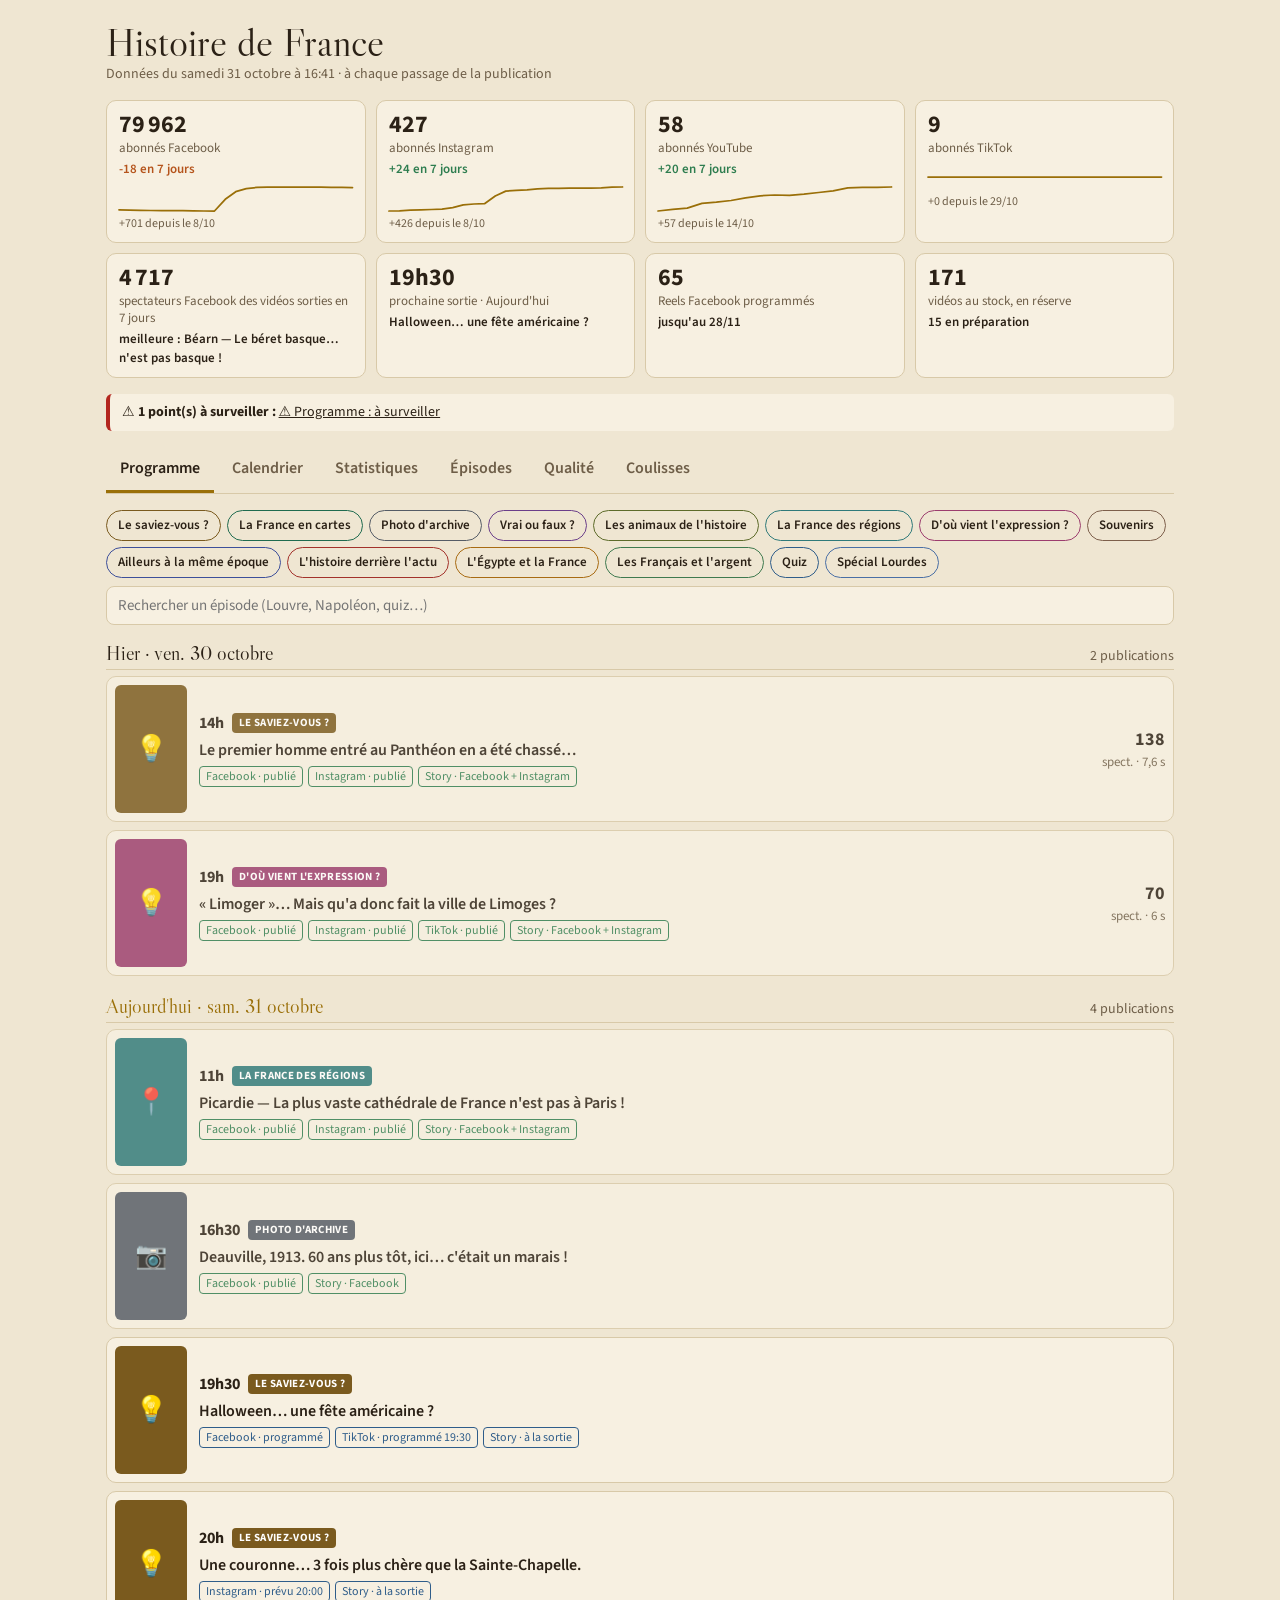
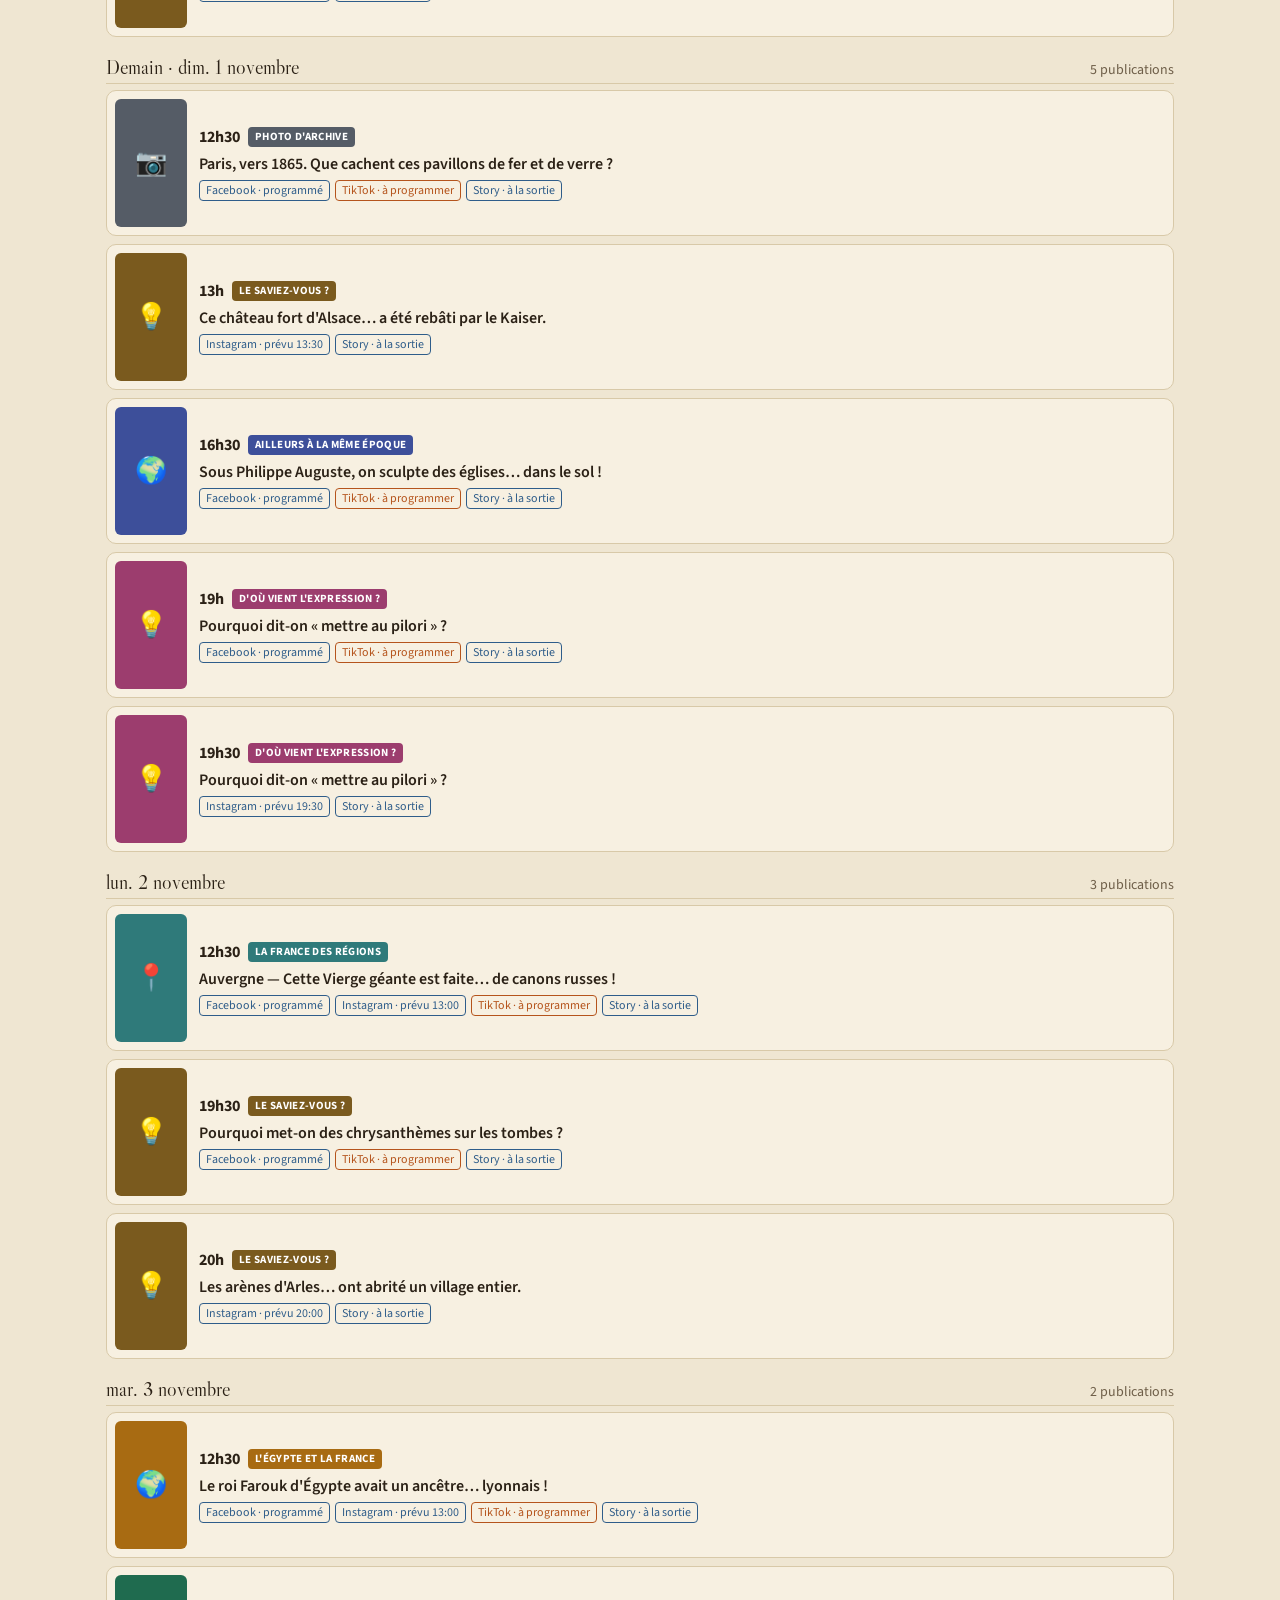
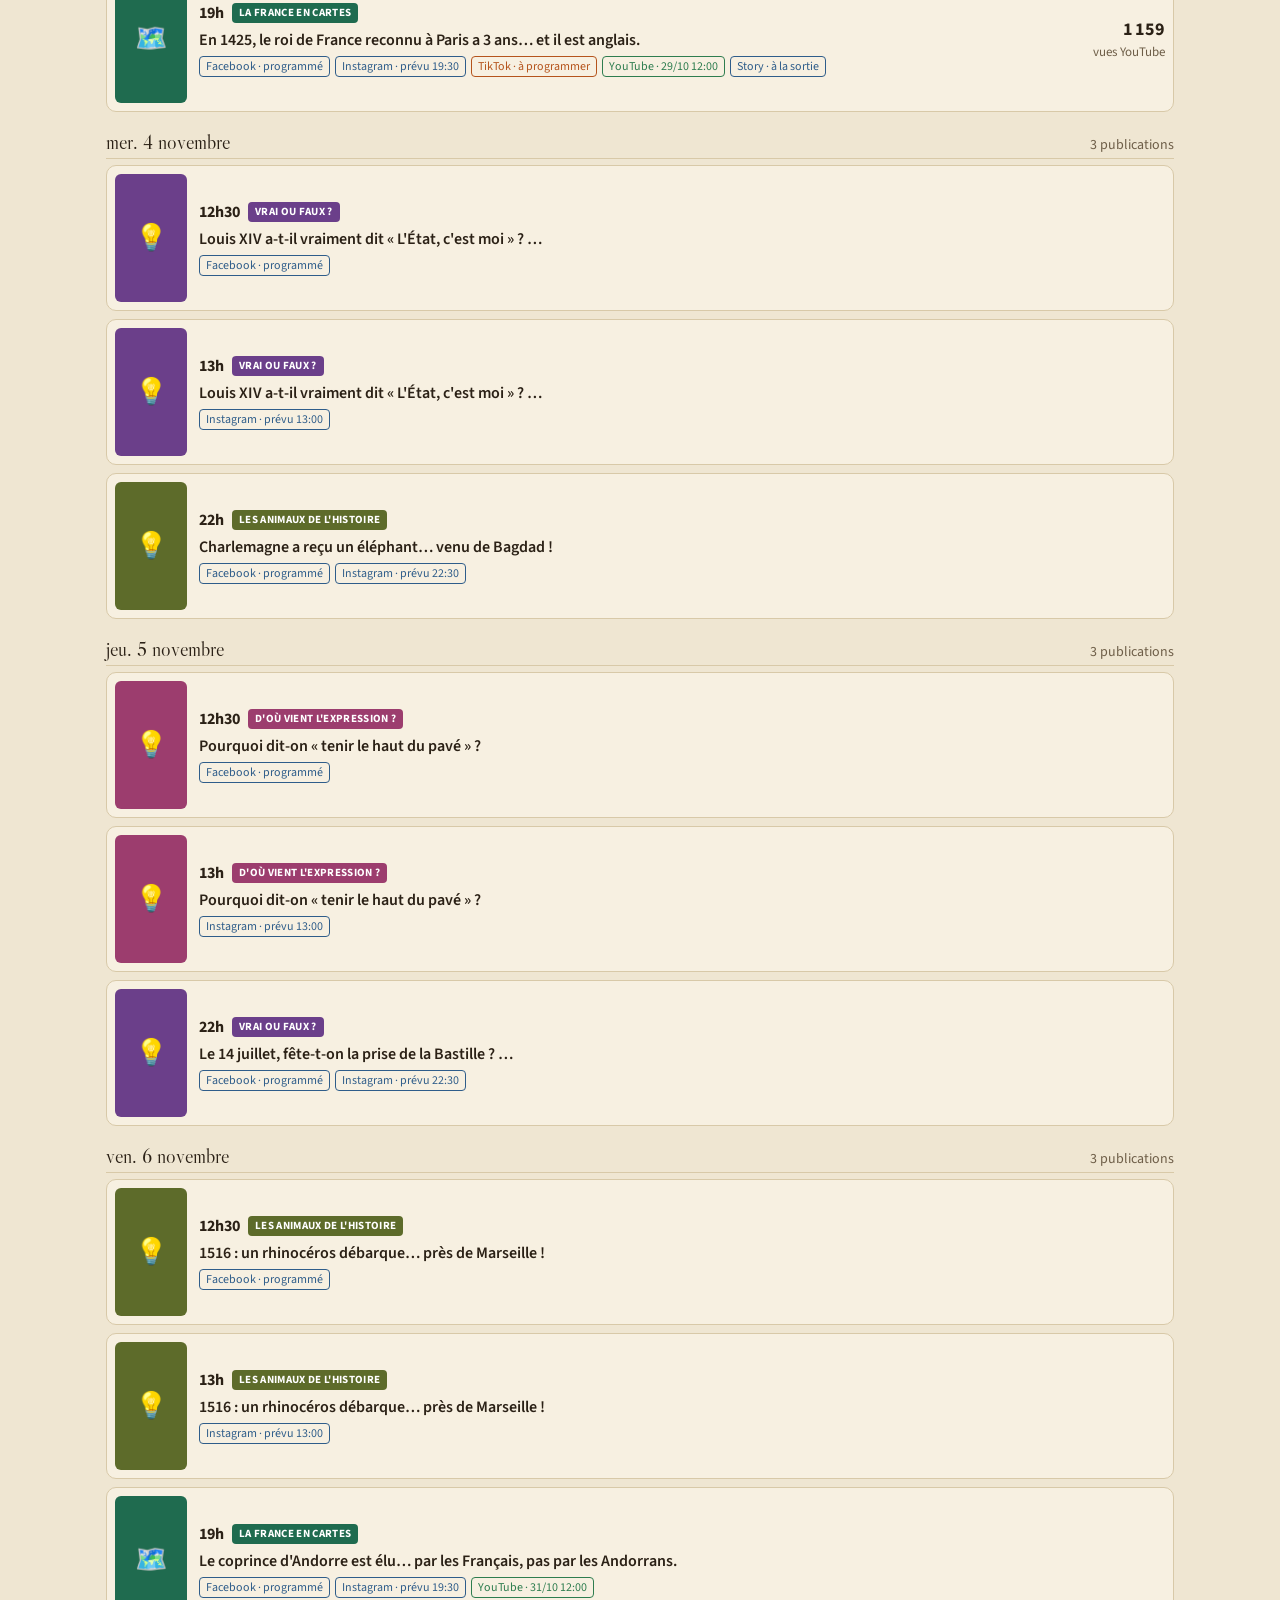
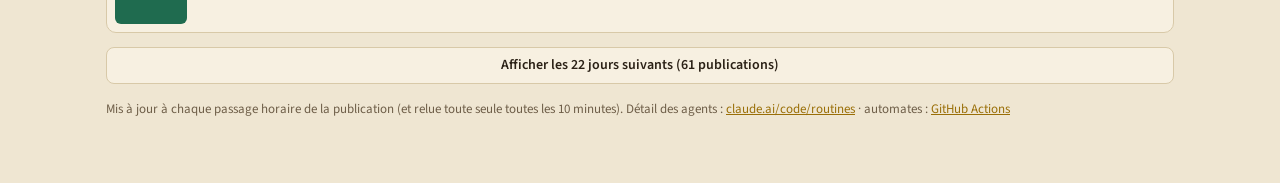
==== commit aaedae96: "Tableau de bord" ====
--- a/tableau-q7m2xk9w/index.html
+++ b/tableau-q7m2xk9w/index.html
@@ -225,7 +225,7 @@
 <a href="https://github.com/pofleck/hdf-studio/actions">GitHub Actions</a></footer>
 </main>
 <div class="fiche" id="fiche" hidden><div class="fiche-in" id="fiche-in" role="dialog" aria-modal="true" aria-label="Fiche de l'épisode"></div></div>
-<script id="donnees" type="application/json">{"maj": "2026-10-31T16:42+01:00", "alertes": [{"title": "⚠️ Programme : à surveiller", "url": "https://github.com/pofleck/hdf-studio/issues/42"}], "automates": [{"nom": "Publication (Facebook, Instagram, stories)", "e": "cours", "quand": "2026-10-31T16:40:15+01:00", "url": "https://github.com/pofleck/hdf-studio/actions/runs/41215952930"}, {"nom": "Veille (stats, alertes)", "e": "ok", "quand": "2026-10-30T23:46:14+01:00", "url": "https://github.com/pofleck/hdf-studio/actions/runs/41140284863"}, {"nom": "Rapport du lundi", "e": "ok", "quand": "2026-10-26T19:36:55+01:00", "url": "https://github.com/pofleck/hdf-studio/actions/runs/40379283595"}, {"nom": "Entretien du lundi (jetons, stock)", "e": "ok", "quand": "2026-10-26T14:53:17+01:00", "url": "https://github.com/pofleck/hdf-studio/actions/runs/40334549855"}, {"nom": "Production automatique", "e": "ok", "quand": "2026-10-31T13:42:43+01:00", "url": "https://github.com/pofleck/hdf-studio/actions/runs/41202315995"}, {"nom": "Rendu (manuel)", "e": "ok", "quand": "2026-10-18T09:50:01+02:00", "url": "https://github.com/pofleck/hdf-studio/actions/runs/39109145928"}, {"nom": "Sauvegarde Backblaze", "e": "ok", "quand": "2026-10-31T13:43:11+01:00", "url": "https://github.com/pofleck/hdf-studio/actions/runs/41202348295"}], "agents": [{"nom": "Programmateur (rédacteur en chef)", "horaire": "chaque heure, 8 h 20 à 23 h 20", "quand": "2026-10-31T07:23:47+01:00", "url": "https://github.com/pofleck/hdf-studio/commit/3d9a19e8a7c940d9cf94f82e51ef827e5cb0e03a", "e": "alerte", "message": "Programmateur : cartes 047, 034, 028 aux jours de cartes (idée du propriétaire), essai 22 h le 5/11"}, {"nom": "Relecture des vidéos", "horaire": "chaque jour, 13 h 05", "quand": "2026-10-31T12:07:38+01:00", "url": "https://github.com/pofleck/hdf-studio/commit/8f48cd40a11d64cd73c55e92a27c04b3608143c4", "e": "ok", "message": "Relecture"}, {"nom": "Réponses aux commentaires", "horaire": "9 h, 12 h, 15 h, 18 h, 21 h", "quand": "2026-10-30T19:08:54+01:00", "url": "https://github.com/pofleck/hdf-studio/commit/59b56d6d41000dbc94bacc3894156df74fff76c5", "e": "ok", "message": "Commentaires : passage automatique"}, {"nom": "Pilote stratégique", "horaire": "le lundi", "e": "inconnu"}], "programmateur": {"quand": "31/10 06:20", "lignes": ["Mode veille (jusqu'au 4/11) : passage court. CONTEXTE.md d'hier 21:41 (sujets chauds de 18:45) ; une recherche web, sans rien de daté d'aujourd'hui. Sujets : 1) manifestations du 31/10 (Bastille-Nation autorisé, 13 médias) : fil déjà couvert (actu-001, actu-008 sorti le 25/10, actu-009), pas de rediffusion ; 2) accident de trains en Espagne (69 morts) et attentat de Trappes : victimes, écartés ; 3) Lagarde, Israël, Le Havre-PSG : pas d'angle histoire français grand public. Halloween ce soir 19 h 30 (idee-028) : gardé.", "**Idée du propriétaire traitée (cartes du nouveau moteur)** : les jours de cartes sont mardi, vendredi et dimanche (jours Python [1, 4, 6]), pas ceux que l'idée citait. `remplacer` Jarnac → carte-047 Bourges (3/11 19 h) ; `echanger` Faire long feu ↔ carte-034 Andorre (6/11 19 h, long feu au 27/11) ; `remplacer` vanille → carte-028 zone italienne (10/11 19 h 30, veille du 11 novembre, jour de l'invasion de la zone libre en 1942). Moins d'expressions sur la semaine (4 en 6 jours avant).", "Créneau d'essai appliqué : `deplacer` idee-005-14-juillet-federation le 5/11 de 19 h à 22 h.", "Pas de commande (mode veille, aucun agent avant le 4/11). Toujours à reprendre au réveil : actu-012-bhv-xavier-ruel si le BHV reste dans l'actualité."]}, "abonnes": {"facebook": {"n": 79962, "le": "2026-10-30", "delta": -18, "courbe": [["2026-10-08", 79261], ["2026-10-09", 79249], ["2026-10-10", 79240], ["2026-10-11", 79239], ["2026-10-12", 79237], ["2026-10-13", 79237], ["2026-10-14", 79233], ["2026-10-15", 79225], ["2026-10-16", 79223], ["2026-10-17", 79222], ["2026-10-18", 79592], ["2026-10-19", 79833], ["2026-10-20", 79930], ["2026-10-21", 79967], ["2026-10-22", 79978], ["2026-10-23", 79980], ["2026-10-24", 79973], ["2026-10-25", 79973], ["2026-10-26", 79974], ["2026-10-27", 79975], ["2026-10-28", 79969], ["2026-10-29", 79969], ["2026-10-30", 79962]]}, "instagram": {"n": 427, "le": "2026-10-30", "delta": 24, "courbe": [["2026-10-08", 1], ["2026-10-09", 2], ["2026-10-10", 16], ["2026-10-11", 23], ["2026-10-12", 27], ["2026-10-13", 35], ["2026-10-14", 60], ["2026-10-15", 110], ["2026-10-16", 125], ["2026-10-17", 130], ["2026-10-18", 268], ["2026-10-19", 354], ["2026-10-20", 367], ["2026-10-21", 377], ["2026-10-22", 395], ["2026-10-23", 403], ["2026-10-24", 403], ["2026-10-25", 405], ["2026-10-26", 406], ["2026-10-27", 407], ["2026-10-28", 412], ["2026-10-29", 423], ["2026-10-30", 427]]}, "youtube": {"n": 58, "le": "2026-10-30", "delta": 20, "courbe": [["2026-10-14", 1], ["2026-10-15", 5], ["2026-10-16", 8], ["2026-10-17", 19], ["2026-10-18", 22], ["2026-10-19", 26], ["2026-10-20", 32], ["2026-10-21", 37], ["2026-10-22", 39], ["2026-10-23", 38], ["2026-10-24", 41], ["2026-10-25", 45], ["2026-10-26", 49], ["2026-10-27", 56], ["2026-10-28", 57], ["2026-10-29", 57], ["2026-10-30", 58]]}, "tiktok": {"n": 9, "le": "2026-10-30", "delta": null, "courbe": [["2026-10-29", 9], ["2026-10-30", 9]]}}, "production": {"voix_ok": true, "voix": "disponible", "a_relire": [], "a_corriger": []}, "jours": [{"jour": "2026-10-30", "pubs": [{"heure": "14:00", "ep": "sv-001-mirabeau", "titre": "💡 Le premier homme entré au Panthéon en a été chassé… La suite en vidéo 👀", "serie": "LE SAVIEZ-VOUS ?", "fb": {"e": "ok", "t": "publié", "l": "https://www.facebook.com/reel/2168953966990211/"}, "ig": {"e": "ok", "t": "publié", "l": "https://www.instagram.com/reel/DfHt9BEDG00/"}, "tt": null, "yt": null, "story": {"e": "ok", "t": "Facebook + Instagram"}}, {"heure": "19:00", "ep": "expr-007-limoger", "titre": "💡 « Limoger »… Mais qu'a donc fait la ville de Limoges ? La suite en vidéo 👀", "serie": "D'OÙ VIENT L'EXPRESSION ?", "fb": {"e": "ok", "t": "publié", "l": "https://www.facebook.com/reel/1685018696600759/"}, "ig": {"e": "ok", "t": "publié", "l": "https://www.instagram.com/reel/DfIQIGFgAOS/"}, "tt": {"e": "ok", "t": "publié"}, "yt": null, "story": {"e": "ok", "t": "Facebook + Instagram"}}]}, {"jour": "2026-10-31", "pubs": [{"heure": "11:00", "ep": "reg-017-cathedrale-amiens", "titre": "📍 Picardie — La plus vaste cathédrale de France n'est pas à Paris ! La suite en vidéo 👀", "serie": "LA FRANCE DES RÉGIONS", "fb": {"e": "ok", "t": "publié", "l": "https://www.facebook.com/reel/1162439699691661/"}, "ig": {"e": "ok", "t": "publié", "l": "https://www.instagram.com/reel/DfJ94ViEvV3/"}, "tt": null, "yt": null, "story": {"e": "ok", "t": "Facebook + Instagram"}}, {"heure": "16:30", "ep": "archive-035-deauville-marais", "titre": "📷 Deauville, 1913. 60 ans plus tôt, ici… c'était un marais ! La suite en vidéo 👀", "serie": "PHOTO D'ARCHIVE", "fb": {"e": "ok", "t": "publié", "l": "https://www.facebook.com/reel/2032383697425576/"}, "ig": null, "tt": null, "yt": null, "story": {"e": "ok", "t": "Facebook"}}, {"heure": "19:30", "ep": "idee-028-halloween-francais", "titre": "💡 Halloween… une fête américaine ? La suite en vidéo 👀", "serie": "LE SAVIEZ-VOUS ?", "fb": {"e": "prevu", "t": "programmé"}, "ig": null, "tt": {"e": "prevu", "t": "programmé 19:30"}, "yt": null, "story": {"e": "prevu", "t": "à la sortie"}}, {"heure": "20:00", "ep": "sv-030-sainte-chapelle-couronne-epines", "titre": "💡 Une couronne… 3 fois plus chère que la Sainte-Chapelle. La suite en vidéo 👀", "serie": "LE SAVIEZ-VOUS ?", "fb": null, "ig": {"e": "prevu", "t": "prévu 20:00", "l": null}, "tt": null, "yt": null, "story": {"e": "prevu", "t": "à la sortie"}}]}, {"jour": "2026-11-01", "pubs": [{"heure": "12:30", "ep": "archive-011-halles-baltard", "titre": "📷 Paris, vers 1865. Que cachent ces pavillons de fer et de verre ? La suite en vidéo 👀", "serie": "PHOTO D'ARCHIVE", "fb": {"e": "prevu", "t": "programmé"}, "ig": null, "tt": {"e": "alerte", "t": "à programmer"}, "yt": null, "story": {"e": "prevu", "t": "à la sortie"}}, {"heure": "13:00", "ep": "sv-037-haut-koenigsbourg-kaiser", "titre": "💡 Ce château fort d'Alsace… a été rebâti par le Kaiser. La suite en vidéo 👀", "serie": "LE SAVIEZ-VOUS ?", "fb": null, "ig": {"e": "prevu", "t": "prévu 13:30", "l": null}, "tt": null, "yt": null, "story": {"e": "prevu", "t": "à la sortie"}}, {"heure": "16:30", "ep": "monde-012-philippe-auguste-et-lalibela", "titre": "🌍 Sous Philippe Auguste, on sculpte des églises… dans le sol ! La suite en vidéo 👀", "serie": "AILLEURS À LA MÊME ÉPOQUE", "fb": {"e": "prevu", "t": "programmé"}, "ig": null, "tt": {"e": "alerte", "t": "à programmer"}, "yt": null, "story": {"e": "prevu", "t": "à la sortie"}}, {"heure": "19:00", "ep": "expr-002-mettre-au-pilori", "titre": "💡 Pourquoi dit-on « mettre au pilori » ? La suite en vidéo 👀", "serie": "D'OÙ VIENT L'EXPRESSION ?", "fb": {"e": "prevu", "t": "programmé"}, "ig": null, "tt": {"e": "alerte", "t": "à programmer"}, "yt": null, "story": {"e": "prevu", "t": "à la sortie"}}, {"heure": "19:30", "ep": "expr-002-mettre-au-pilori", "titre": "💡 Pourquoi dit-on « mettre au pilori » ? La suite en vidéo 👀", "serie": "D'OÙ VIENT L'EXPRESSION ?", "fb": null, "ig": {"e": "prevu", "t": "prévu 19:30", "l": null}, "tt": null, "yt": null, "story": {"e": "prevu", "t": "à la sortie"}}]}, {"jour": "2026-11-02", "pubs": [{"heure": "12:30", "ep": "reg-016-vierge-du-puy-canons", "titre": "📍 Auvergne — Cette Vierge géante est faite… de canons russes ! La suite en vidéo 👀", "serie": "LA FRANCE DES RÉGIONS", "fb": {"e": "prevu", "t": "programmé"}, "ig": {"e": "prevu", "t": "prévu 13:00", "l": null}, "tt": {"e": "alerte", "t": "à programmer"}, "yt": null, "story": {"e": "prevu", "t": "à la sortie"}}, {"heure": "19:30", "ep": "sv-067-chrysanthemes-toussaint", "titre": "💡 Pourquoi met-on des chrysanthèmes sur les tombes ? La suite en vidéo 👀", "serie": "LE SAVIEZ-VOUS ?", "fb": {"e": "prevu", "t": "programmé"}, "ig": null, "tt": {"e": "alerte", "t": "à programmer"}, "yt": null, "story": {"e": "prevu", "t": "à la sortie"}}, {"heure": "20:00", "ep": "sv-031-arenes-arles-village", "titre": "💡 Les arènes d'Arles… ont abrité un village entier. La suite en vidéo 👀", "serie": "LE SAVIEZ-VOUS ?", "fb": null, "ig": {"e": "prevu", "t": "prévu 20:00", "l": null}, "tt": null, "yt": null, "story": {"e": "prevu", "t": "à la sortie"}}]}, {"jour": "2026-11-03", "pubs": [{"heure": "12:30", "ep": "egy-009-soliman-pacha-lyonnais", "titre": "🌍 Le roi Farouk d'Égypte avait un ancêtre… lyonnais ! La suite en vidéo 👀", "serie": "L'ÉGYPTE ET LA FRANCE", "fb": {"e": "prevu", "t": "programmé"}, "ig": {"e": "prevu", "t": "prévu 13:00", "l": null}, "tt": {"e": "alerte", "t": "à programmer"}, "yt": null, "story": {"e": "prevu", "t": "à la sortie"}}, {"heure": "19:00", "ep": "carte-047-royaume-de-bourges", "titre": "🗺️ En 1425, le roi de France reconnu à Paris a 3 ans… et il est anglais.", "serie": "LA FRANCE EN CARTES", "fb": {"e": "prevu", "t": "programmé"}, "ig": {"e": "prevu", "t": "prévu 19:30", "l": null}, "tt": {"e": "alerte", "t": "à programmer"}, "yt": {"e": "ok", "t": "29/10 12:00"}, "story": {"e": "prevu", "t": "à la sortie"}}]}, {"jour": "2026-11-04", "pubs": [{"heure": "12:30", "ep": "idee-004-letat-cest-moi", "titre": "💡 Louis XIV a-t-il vraiment dit « L'État, c'est moi » ? … La suite en vidéo 👀", "serie": "VRAI OU FAUX ?", "fb": {"e": "prevu", "t": "programmé"}, "ig": null, "tt": null, "yt": null, "story": null}, {"heure": "13:00", "ep": "idee-004-letat-cest-moi", "titre": "💡 Louis XIV a-t-il vraiment dit « L'État, c'est moi » ? … La suite en vidéo 👀", "serie": "VRAI OU FAUX ?", "fb": null, "ig": {"e": "prevu", "t": "prévu 13:00", "l": null}, "tt": null, "yt": null, "story": null}, {"heure": "22:00", "ep": "ani-004-elephant-charlemagne", "titre": "💡 Charlemagne a reçu un éléphant… venu de Bagdad ! La suite en vidéo 👀", "serie": "LES ANIMAUX DE L'HISTOIRE", "fb": {"e": "prevu", "t": "programmé"}, "ig": {"e": "prevu", "t": "prévu 22:30", "l": null}, "tt": null, "yt": null, "story": null}]}, {"jour": "2026-11-05", "pubs": [{"heure": "12:30", "ep": "expr-005-haut-du-pave", "titre": "💡 Pourquoi dit-on « tenir le haut du pavé » ? La suite en vidéo 👀", "serie": "D'OÙ VIENT L'EXPRESSION ?", "fb": {"e": "prevu", "t": "programmé"}, "ig": null, "tt": null, "yt": null, "story": null}, {"heure": "13:00", "ep": "expr-005-haut-du-pave", "titre": "💡 Pourquoi dit-on « tenir le haut du pavé » ? La suite en vidéo 👀", "serie": "D'OÙ VIENT L'EXPRESSION ?", "fb": null, "ig": {"e": "prevu", "t": "prévu 13:00", "l": null}, "tt": null, "yt": null, "story": null}, {"heure": "22:00", "ep": "idee-005-14-juillet-federation", "titre": "💡 Le 14 juillet, fête-t-on la prise de la Bastille ? … La suite en vidéo 👀", "serie": "VRAI OU FAUX ?", "fb": {"e": "prevu", "t": "programmé"}, "ig": {"e": "prevu", "t": "prévu 22:30", "l": null}, "tt": null, "yt": null, "story": null}]}, {"jour": "2026-11-06", "pubs": [{"heure": "12:30", "ep": "ani-005-rhinoceros-marseille-1516", "titre": "💡 1516 : un rhinocéros débarque… près de Marseille ! La suite en vidéo 👀", "serie": "LES ANIMAUX DE L'HISTOIRE", "fb": {"e": "prevu", "t": "programmé"}, "ig": null, "tt": null, "yt": null, "story": null}, {"heure": "13:00", "ep": "ani-005-rhinoceros-marseille-1516", "titre": "💡 1516 : un rhinocéros débarque… près de Marseille ! La suite en vidéo 👀", "serie": "LES ANIMAUX DE L'HISTOIRE", "fb": null, "ig": {"e": "prevu", "t": "prévu 13:00", "l": null}, "tt": null, "yt": null, "story": null}, {"heure": "19:00", "ep": "carte-034-andorre-coprince", "titre": "🗺️ Le coprince d'Andorre est élu… par les Français, pas par les Andorrans.", "serie": "LA FRANCE EN CARTES", "fb": {"e": "prevu", "t": "programmé"}, "ig": {"e": "prevu", "t": "prévu 19:30", "l": null}, "tt": null, "yt": {"e": "ok", "t": "31/10 12:00"}, "story": null}]}, {"jour": "2026-11-07", "pubs": [{"heure": "12:30", "ep": "idee-006-croissant", "titre": "💡 Le croissant est-il né en France ? … La suite en vidéo 👀", "serie": "VRAI OU FAUX ?", "fb": {"e": "prevu", "t": "programmé"}, "ig": null, "tt": null, "yt": null, "story": null}, {"heure": "13:00", "ep": "idee-006-croissant", "titre": "💡 Le croissant est-il né en France ? … La suite en vidéo 👀", "serie": "VRAI OU FAUX ?", "fb": null, "ig": {"e": "prevu", "t": "prévu 13:00", "l": null}, "tt": null, "yt": null, "story": null}, {"heure": "16:30", "ep": "expr-015-cordon-bleu", "titre": "💡 « Un cordon bleu »… C'était d'abord un chevalier du roi ! La suite en vidéo 👀", "serie": "D'OÙ VIENT L'EXPRESSION ?", "fb": {"e": "prevu", "t": "programmé"}, "ig": null, "tt": null, "yt": null, "story": null}, {"heure": "19:00", "ep": "ani-006-merinos-rambouillet", "titre": "💡 Le troupeau de Louis XVI existe toujours… à Rambouillet ! La suite en vidéo 👀", "serie": "LES ANIMAUX DE L'HISTOIRE", "fb": {"e": "prevu", "t": "programmé"}, "ig": null, "tt": null, "yt": null, "story": null}, {"heure": "19:30", "ep": "ani-006-merinos-rambouillet", "titre": "💡 Le troupeau de Louis XVI existe toujours… à Rambouillet ! La suite en vidéo 👀", "serie": "LES ANIMAUX DE L'HISTOIRE", "fb": null, "ig": {"e": "prevu", "t": "prévu 19:30", "l": null}, "tt": null, "yt": null, "story": null}]}, {"jour": "2026-11-08", "pubs": [{"heure": "12:30", "ep": "ani-011-canard-vaucanson", "titre": "💡 En 1739, ce canard mécanique mange… et fait ses besoins ! La suite en vidéo 👀", "serie": "LES ANIMAUX DE L'HISTOIRE", "fb": {"e": "prevu", "t": "programmé"}, "ig": {"e": "prevu", "t": "prévu 13:00", "l": null}, "tt": null, "yt": null, "story": null}, {"heure": "16:30", "ep": "idee-027-charlemagne-barbe-fleurie", "titre": "💡 Charlemagne, l'empereur à la barbe fleurie ? La suite en vidéo 👀", "serie": "VRAI OU FAUX ?", "fb": {"e": "prevu", "t": "programmé"}, "ig": null, "tt": null, "yt": null, "story": null}, {"heure": "19:00", "ep": "reg-006-moutarde-dijon", "titre": "📍 Bourgogne — La moutarde de Dijon… n'a pas besoin de venir de Dijon ! La suite en vidéo 👀", "serie": "LA FRANCE DES RÉGIONS", "fb": {"e": "prevu", "t": "programmé"}, "ig": {"e": "prevu", "t": "prévu 19:30", "l": null}, "tt": null, "yt": null, "story": null}]}, {"jour": "2026-11-09", "pubs": [{"heure": "12:30", "ep": "monde-002-louis-xiv-et-le-japon", "titre": "🌍 Quand Louis XIV bâtit Versailles… le Japon est fermé au monde ! La suite en vidéo 👀", "serie": "AILLEURS À LA MÊME ÉPOQUE", "fb": {"e": "prevu", "t": "programmé"}, "ig": {"e": "prevu", "t": "prévu 13:00", "l": null}, "tt": null, "yt": null, "story": null}, {"heure": "19:00", "ep": "reg-011-marseille-savon", "titre": "📍 Provence — Sous Louis XIV, à Marseille, interdit de faire du savon… l'été ! La suite en vidéo 👀", "serie": "LA FRANCE DES RÉGIONS", "fb": {"e": "prevu", "t": "programmé"}, "ig": {"e": "prevu", "t": "prévu 19:30", "l": null}, "tt": null, "yt": null, "story": null}]}, {"jour": "2026-11-10", "pubs": [{"heure": "12:30", "ep": "ani-010-loups-de-paris", "titre": "💡 En 1439, un loup terrorise Paris… et il a un nom ! La suite en vidéo 👀", "serie": "LES ANIMAUX DE L'HISTOIRE", "fb": {"e": "prevu", "t": "programmé"}, "ig": {"e": "prevu", "t": "prévu 13:00", "l": null}, "tt": null, "yt": null, "story": null}, {"heure": "19:30", "ep": "carte-028-zone-italienne-1942", "titre": "🗺️ En 1943, Nice et Grenoble étaient occupées par l'Italie… et des milliers de Juifs y ont trouvé refuge.", "serie": "LA FRANCE EN CARTES", "fb": {"e": "prevu", "t": "programmé"}, "ig": {"e": "prevu", "t": "prévu 20:00", "l": null}, "tt": null, "yt": {"e": "ok", "t": "30/10 12:00"}, "story": null}]}, {"jour": "2026-11-11", "pubs": [{"heure": "12:30", "ep": "archive-013-armistice-1918", "titre": "📷 Armistice signé à 5 h 15… et pourtant, on meurt encore. La suite en vidéo 👀", "serie": "PHOTO D'ARCHIVE", "fb": {"e": "prevu", "t": "programmé"}, "ig": null, "tt": null, "yt": null, "story": null}, {"heure": "12:30", "ep": "reg-013-calvados-nom", "titre": "📍 Normandie — Le Calvados a failli s'appeler… l'Orne-Inférieure ! La suite en vidéo 👀", "serie": "LA FRANCE DES RÉGIONS", "fb": null, "ig": {"e": "prevu", "t": "prévu 13:00", "l": null}, "tt": null, "yt": null, "story": null}, {"heure": "19:30", "ep": "sv-072-saint-martin-chapelle", "titre": "💡 Le mot « chapelle »… vient du manteau de saint Martin ! La suite en vidéo 👀", "serie": "LE SAVIEZ-VOUS ?", "fb": {"e": "prevu", "t": "programmé"}, "ig": null, "tt": null, "yt": null, "story": null}, {"heure": "20:00", "ep": "sv-032-strasbourg-plus-haut-du-monde", "titre": "💡 Le plus haut bâtiment du monde… a été à Strasbourg. La suite en vidéo 👀", "serie": "LE SAVIEZ-VOUS ?", "fb": null, "ig": {"e": "prevu", "t": "prévu 20:00", "l": null}, "tt": null, "yt": null, "story": null}]}, {"jour": "2026-11-12", "pubs": [{"heure": "12:30", "ep": "sv-063-hugo-dessinateur", "titre": "💡 Victor Hugo a laissé… plus de 3 000 dessins ! La suite en vidéo 👀", "serie": "LE SAVIEZ-VOUS ?", "fb": {"e": "prevu", "t": "programmé"}, "ig": {"e": "prevu", "t": "prévu 13:00", "l": null}, "tt": null, "yt": null, "story": null}, {"heure": "19:00", "ep": "monde-016-francois-ier-et-barberousse-a-toulon", "titre": "🌍 Sous François Ier, Toulon a hébergé… la flotte ottomane ! La suite en vidéo 👀", "serie": "AILLEURS À LA MÊME ÉPOQUE", "fb": {"e": "prevu", "t": "programmé"}, "ig": {"e": "prevu", "t": "prévu 19:30", "l": null}, "tt": null, "yt": null, "story": null}]}, {"jour": "2026-11-13", "pubs": [{"heure": "12:30", "ep": "argent-001-banqueroute-de-law", "titre": "💡 En 1720, des Parisiens se battent pour acheter… du papier ! La suite en vidéo 👀", "serie": "LES FRANÇAIS ET L'ARGENT", "fb": {"e": "prevu", "t": "programmé"}, "ig": {"e": "prevu", "t": "prévu 13:00", "l": null}, "tt": null, "yt": null, "story": null}, {"heure": "19:00", "ep": "souv-017-livret-de-famille", "titre": "📷 Le livret de famille ? Il est né… d'un incendie ! La suite en vidéo 👀", "serie": "SOUVENIRS", "fb": {"e": "prevu", "t": "programmé"}, "ig": {"e": "prevu", "t": "prévu 19:30", "l": null}, "tt": null, "yt": null, "story": null}]}, {"jour": "2026-11-14", "pubs": [{"heure": "12:30", "ep": "expr-004-sur-la-sellette", "titre": "💡 Pourquoi dit-on « être sur la sellette » ? La suite en vidéo 👀", "serie": "D'OÙ VIENT L'EXPRESSION ?", "fb": {"e": "prevu", "t": "programmé"}, "ig": {"e": "prevu", "t": "prévu 13:00", "l": null}, "tt": null, "yt": null, "story": null}, {"heure": "16:30", "ep": "egy-007-lacau-tresor-toutankhamon", "titre": "🌍 Le trésor de Toutânkhamon ? Resté en Égypte grâce à un Français ! La suite en vidéo 👀", "serie": "L'ÉGYPTE ET LA FRANCE", "fb": {"e": "prevu", "t": "programmé"}, "ig": null, "tt": null, "yt": null, "story": null}, {"heure": "19:00", "ep": "quiz-025-rois-louis", "titre": "🏛️ Combien de rois de France se sont appelés Louis ?", "serie": "LE SAVIEZ-VOUS ?", "fb": {"e": "prevu", "t": "programmé"}, "ig": null, "tt": null, "yt": null, "story": null}, {"heure": "19:30", "ep": "sv-038-cordouan-appartement-du-roi", "titre": "💡 Ce phare en pleine mer… a un appartement pour le roi. La suite en vidéo 👀", "serie": "LE SAVIEZ-VOUS ?", "fb": null, "ig": {"e": "prevu", "t": "prévu 19:30", "l": null}, "tt": null, "yt": null, "story": null}]}, {"jour": "2026-11-15", "pubs": [{"heure": "12:30", "ep": "sv-062-montaigne-latin", "titre": "💡 À 6 ans, Montaigne ne comprenait pas le français ! La suite en vidéo 👀", "serie": "LE SAVIEZ-VOUS ?", "fb": {"e": "prevu", "t": "programmé"}, "ig": {"e": "prevu", "t": "prévu 13:00", "l": null}, "tt": null, "yt": null, "story": null}, {"heure": "16:30", "ep": "ani-025-dauphin-heritier-du-trone", "titre": "💡 Pourquoi l'héritier du trône s'appelait-il… le dauphin ? La suite en vidéo 👀", "serie": "LES ANIMAUX DE L'HISTOIRE", "fb": {"e": "prevu", "t": "programmé"}, "ig": null, "tt": null, "yt": null, "story": null}, {"heure": "19:00", "ep": "souv-016-petit-beurre-lu", "titre": "📷 LU ? Ce sont les noms… d'un mari et de sa femme ! La suite en vidéo 👀", "serie": "SOUVENIRS", "fb": {"e": "prevu", "t": "programmé"}, "ig": {"e": "prevu", "t": "prévu 19:30", "l": null}, "tt": null, "yt": null, "story": null}]}, {"jour": "2026-11-16", "pubs": [{"heure": "12:30", "ep": "egy-011-roustam-mamelouk-de-napoleon", "titre": "🌍 Napoléon dormait gardé… par un mamelouk du Caire ! La suite en vidéo 👀", "serie": "L'ÉGYPTE ET LA FRANCE", "fb": {"e": "prevu", "t": "programmé"}, "ig": {"e": "prevu", "t": "prévu 13:00", "l": null}, "tt": null, "yt": null, "story": null}, {"heure": "19:00", "ep": "archive-037-biarritz-passerelle", "titre": "📷 Biarritz, vers 1900. Cette passerelle n'est pas d'Eiffel ! La suite en vidéo 👀", "serie": "PHOTO D'ARCHIVE", "fb": {"e": "prevu", "t": "programmé"}, "ig": null, "tt": null, "yt": null, "story": null}, {"heure": "19:00", "ep": "reg-014-hospices-de-beaune", "titre": "📍 Bourgogne — Aux Hospices de Beaune, les malades dormaient… à deux par lit ! La suite en vidéo 👀", "serie": "LA FRANCE DES RÉGIONS", "fb": null, "ig": {"e": "prevu", "t": "prévu 19:30", "l": null}, "tt": null, "yt": null, "story": null}]}, {"jour": "2026-11-17", "pubs": [{"heure": "12:30", "ep": "egy-012-francois-ier-poudre-de-momie", "titre": "🌍 François Ier se soignait… avec de la momie ! La suite en vidéo 👀", "serie": "L'ÉGYPTE ET LA FRANCE", "fb": {"e": "prevu", "t": "programmé"}, "ig": {"e": "prevu", "t": "prévu 13:00", "l": null}, "tt": null, "yt": null, "story": null}, {"heure": "19:00", "ep": "sv-060-voltaire-loterie", "titre": "💡 Voltaire a fait fortune… grâce à la loterie ! La suite en vidéo 👀", "serie": "LE SAVIEZ-VOUS ?", "fb": {"e": "prevu", "t": "programmé"}, "ig": {"e": "prevu", "t": "prévu 19:30", "l": null}, "tt": null, "yt": null, "story": null}]}, {"jour": "2026-11-18", "pubs": [{"heure": "12:30", "ep": "actu-009-milice-bourgeoise-1789", "titre": "💡 1789 : Paris arme ses habitants… et la cocarde tricolore naît ! La suite en vidéo 👀", "serie": "L'HISTOIRE DERRIÈRE L'ACTU", "fb": {"e": "prevu", "t": "programmé"}, "ig": {"e": "prevu", "t": "prévu 13:00", "l": null}, "tt": null, "yt": null, "story": null}, {"heure": "19:00", "ep": "souv-015-cocotte-minute-papin", "titre": "📷 La Cocotte-Minute ? Son ancêtre date… de 1679 ! La suite en vidéo 👀", "serie": "SOUVENIRS", "fb": {"e": "prevu", "t": "programmé"}, "ig": {"e": "prevu", "t": "prévu 19:30", "l": null}, "tt": null, "yt": null, "story": null}]}, {"jour": "2026-11-19", "pubs": [{"heure": "12:30", "ep": "quiz-055-masque-de-fer-velours", "titre": "🏛️ Le masque de l'homme au masque de fer était en quoi ?", "serie": "LE SAVIEZ-VOUS ?", "fb": {"e": "prevu", "t": "programmé"}, "ig": null, "tt": null, "yt": null, "story": null}, {"heure": "12:30", "ep": "sv-033-arc-de-triomphe-en-toile", "titre": "💡 L'Arc de Triomphe a d'abord été… un décor en toile peinte. La suite en vidéo 👀", "serie": "LE SAVIEZ-VOUS ?", "fb": null, "ig": {"e": "prevu", "t": "prévu 13:00", "l": null}, "tt": null, "yt": null, "story": null}, {"heure": "19:00", "ep": "monde-014-louis-xiv-et-moulay-ismail", "titre": "🌍 Un sultan a demandé la main… d'une fille de Louis XIV ! La suite en vidéo 👀", "serie": "AILLEURS À LA MÊME ÉPOQUE", "fb": {"e": "prevu", "t": "programmé"}, "ig": {"e": "prevu", "t": "prévu 19:30", "l": null}, "tt": null, "yt": null, "story": null}]}, {"jour": "2026-11-20", "pubs": [{"heure": "12:30", "ep": "idee-026-francois-ier-langue-francaise", "titre": "💡 François Ier a imposé le français… à tous les Français ? La suite en vidéo 👀", "serie": "VRAI OU FAUX ?", "fb": {"e": "prevu", "t": "programmé"}, "ig": {"e": "prevu", "t": "prévu 13:00", "l": null}, "tt": null, "yt": null, "story": null}, {"heure": "19:30", "ep": "expr-020-chauvin", "titre": "💡 Le mot « chauvin » vient d'un soldat… qui n'a jamais existé ! La suite en vidéo 👀", "serie": "D'OÙ VIENT L'EXPRESSION ?", "fb": {"e": "prevu", "t": "programmé"}, "ig": {"e": "prevu", "t": "prévu 20:00", "l": null}, "tt": null, "yt": null, "story": null}]}, {"jour": "2026-11-21", "pubs": [{"heure": "12:30", "ep": "idee-021-pas-ce-soir-josephine", "titre": "💡 Napoléon a vraiment dit « Pas ce soir, Joséphine » ? … La suite en vidéo 👀", "serie": "VRAI OU FAUX ?", "fb": {"e": "prevu", "t": "programmé"}, "ig": {"e": "prevu", "t": "prévu 13:00", "l": null}, "tt": null, "yt": null, "story": null}, {"heure": "16:30", "ep": "reg-024-croix-de-lorraine-anjou", "titre": "📍 Lorraine — La croix de Lorraine… vient en réalité d'Anjou ! La suite en vidéo 👀", "serie": "LA FRANCE DES RÉGIONS", "fb": {"e": "prevu", "t": "programmé"}, "ig": null, "tt": null, "yt": null, "story": null}, {"heure": "19:30", "ep": "egy-010-passage-du-caire", "titre": "🌍 À Paris, tout un quartier porte des noms d'Égypte ! La suite en vidéo 👀", "serie": "L'ÉGYPTE ET LA FRANCE", "fb": {"e": "prevu", "t": "programmé"}, "ig": {"e": "prevu", "t": "prévu 20:00", "l": null}, "tt": null, "yt": null, "story": null}]}, {"jour": "2026-11-22", "pubs": [{"heure": "12:30", "ep": "idee-015-vieux-a-30-ans", "titre": "💡 Au Moyen Âge, on était vieux à 30 ans ? … La suite en vidéo 👀", "serie": "VRAI OU FAUX ?", "fb": {"e": "prevu", "t": "programmé"}, "ig": {"e": "prevu", "t": "prévu 13:00", "l": null}, "tt": null, "yt": null, "story": null}, {"heure": "16:30", "ep": "expr-013-rubis-sur-l-ongle", "titre": "💡 « Payer rubis sur l'ongle »… Ce rubis-là se buvait ! La suite en vidéo 👀", "serie": "D'OÙ VIENT L'EXPRESSION ?", "fb": {"e": "prevu", "t": "programmé"}, "ig": null, "tt": null, "yt": null, "story": null}, {"heure": "19:30", "ep": "monde-006-saint-louis-et-karakorum", "titre": "🌍 Sous Saint Louis, un orfèvre parisien vit… chez les Mongols ! La suite en vidéo 👀", "serie": "AILLEURS À LA MÊME ÉPOQUE", "fb": {"e": "prevu", "t": "programmé"}, "ig": {"e": "prevu", "t": "prévu 20:00", "l": null}, "tt": null, "yt": null, "story": null}]}, {"jour": "2026-11-23", "pubs": [{"heure": "12:30", "ep": "reg-023-chevalier-saint-george", "titre": "📍 Guadeloupe — Né esclave en Guadeloupe… il a dirigé des symphonies de Haydn ! La suite en vidéo 👀", "serie": "LA FRANCE DES RÉGIONS", "fb": {"e": "prevu", "t": "programmé"}, "ig": {"e": "prevu", "t": "prévu 13:00", "l": null}, "tt": null, "yt": null, "story": null}, {"heure": "19:30", "ep": "ani-024-chiens-du-guet-saint-malo", "titre": "💡 Pendant des siècles, Saint-Malo fut gardée… par des chiens ! La suite en vidéo 👀", "serie": "LES ANIMAUX DE L'HISTOIRE", "fb": {"e": "prevu", "t": "programmé"}, "ig": {"e": "prevu", "t": "prévu 20:00", "l": null}, "tt": null, "yt": null, "story": null}]}, {"jour": "2026-11-24", "pubs": [{"heure": "12:30", "ep": "archive-034-jetee-promenade-nice", "titre": "📷 Nice, 1912. Ce palais posé sur la mer… a disparu ! La suite en vidéo 👀", "serie": "PHOTO D'ARCHIVE", "fb": {"e": "prevu", "t": "programmé"}, "ig": null, "tt": null, "yt": null, "story": null}, {"heure": "12:30", "ep": "quiz-002-clovis", "titre": "🏛️ Il a réuni les Francs et s'est fait baptiser à Reims… Qui est-ce ?", "serie": "LE SAVIEZ-VOUS ?", "fb": null, "ig": {"e": "prevu", "t": "prévu 13:00", "l": null}, "tt": null, "yt": null, "story": null}, {"heure": "19:30", "ep": "reg-021-suaire-chambery", "titre": "📍 Savoie — Le suaire de Turin a brûlé… à Chambéry ! La suite en vidéo 👀", "serie": "LA FRANCE DES RÉGIONS", "fb": {"e": "prevu", "t": "programmé"}, "ig": {"e": "prevu", "t": "prévu 20:00", "l": null}, "tt": null, "yt": null, "story": null}]}, {"jour": "2026-11-25", "pubs": [{"heure": "12:30", "ep": "sv-015-catherinettes", "titre": "💡 La sainte des catherinettes n'a peut-être… jamais existé ! La suite en vidéo 👀", "serie": "LE SAVIEZ-VOUS ?", "fb": {"e": "prevu", "t": "programmé"}, "ig": {"e": "prevu", "t": "prévu 13:00", "l": null}, "tt": null, "yt": null, "story": null}, {"heure": "19:30", "ep": "archive-036-butte-des-moulins", "titre": "📷 Paris, 1877. Ici, on rase… une colline entière ! La suite en vidéo 👀", "serie": "PHOTO D'ARCHIVE", "fb": {"e": "prevu", "t": "programmé"}, "ig": null, "tt": null, "yt": null, "story": null}, {"heure": "19:30", "ep": "quiz-016-pont-neuf", "titre": "🏛️ Quel est le plus vieux pont de Paris encore debout ?", "serie": "LE SAVIEZ-VOUS ?", "fb": null, "ig": {"e": "prevu", "t": "prévu 20:00", "l": null}, "tt": null, "yt": null, "story": {"e": "ok", "t": "Facebook"}}]}, {"jour": "2026-11-26", "pubs": [{"heure": "12:30", "ep": "monde-013-charles-v-et-le-jikji", "titre": "🌍 Sous Charles V, la Corée imprime… 78 ans avant Gutenberg ! La suite en vidéo 👀", "serie": "AILLEURS À LA MÊME ÉPOQUE", "fb": {"e": "prevu", "t": "programmé"}, "ig": {"e": "prevu", "t": "prévu 13:00", "l": null}, "tt": null, "yt": null, "story": null}, {"heure": "19:30", "ep": "ani-023-barry-chien-du-saint-bernard", "titre": "💡 Le plus célèbre des saint-bernard… n'est pas mort en héros ! La suite en vidéo 👀", "serie": "LES ANIMAUX DE L'HISTOIRE", "fb": {"e": "prevu", "t": "programmé"}, "ig": {"e": "prevu", "t": "prévu 20:00", "l": null}, "tt": null, "yt": null, "story": null}]}, {"jour": "2026-11-27", "pubs": [{"heure": "12:30", "ep": "souv-014-bibendum", "titre": "📷 Bibendum ? À ses débuts, il buvait… des clous et du verre ! La suite en vidéo 👀", "serie": "SOUVENIRS", "fb": {"e": "prevu", "t": "programmé"}, "ig": {"e": "prevu", "t": "prévu 13:00", "l": null}, "tt": null, "yt": null, "story": null}, {"heure": "19:30", "ep": "expr-006-faire-long-feu", "titre": "💡 « Faire long feu »… ça veut dire durer longtemps ? La suite en vidéo 👀", "serie": "D'OÙ VIENT L'EXPRESSION ?", "fb": {"e": "prevu", "t": "programmé"}, "ig": {"e": "prevu", "t": "prévu 20:00", "l": null}, "tt": null, "yt": null, "story": null}]}, {"jour": "2026-11-28", "pubs": [{"heure": "12:30", "ep": "expr-021-bareme", "titre": "💡 Un « barème »… c'est d'abord le nom d'un homme ! La suite en vidéo 👀", "serie": "D'OÙ VIENT L'EXPRESSION ?", "fb": {"e": "prevu", "t": "programmé"}, "ig": {"e": "prevu", "t": "prévu 13:00", "l": null}, "tt": {"e": "ok", "t": "publié"}, "yt": null, "story": null}, {"heure": "16:30", "ep": "idee-023-sorcieres-moyen-age", "titre": "💡 Les sorcières, brûlées surtout au Moyen Âge ? … La suite en vidéo 👀", "serie": "VRAI OU FAUX ?", "fb": {"e": "prevu", "t": "programmé"}, "ig": null, "tt": {"e": "ok", "t": "publié"}, "yt": null, "story": null}, {"heure": "19:30", "ep": "archive-033-grand-palais-chantier", "titre": "📷 Paris, 1899. Pour bâtir ce palais… on en a rasé un autre ! La suite en vidéo 👀", "serie": "PHOTO D'ARCHIVE", "fb": {"e": "alerte", "t": "pas encore programmé"}, "ig": null, "tt": null, "yt": null, "story": null}, {"heure": "19:30", "ep": "reg-005-beret-bearnais", "titre": "📍 Béarn — Le béret basque… n'est pas basque ! La suite en vidéo 👀", "serie": "LA FRANCE DES RÉGIONS", "fb": null, "ig": {"e": "prevu", "t": "prévu 20:00", "l": null}, "tt": null, "yt": {"e": "prevu", "t": "06/11 18:00"}, "story": {"e": "ok", "t": "Facebook"}}]}], "calendrier": [{"d": "2026-09-27", "h": "08:00", "ep": "quiz-011-bernadette-lourdes", "fb": true, "ig": false}, {"d": "2026-09-29", "h": "19:00", "ep": "quiz-012-mont-saint-michel", "fb": true, "ig": false}, {"d": "2026-09-30", "h": "12:30", "ep": "quiz-002-clovis", "fb": true, "ig": false}, {"d": "2026-09-30", "h": "19:00", "ep": "archive-005-bleriot-1909", "fb": true, "ig": false}, {"d": "2026-10-01", "h": "19:00", "ep": "sv-004-vol-joconde", "fb": true, "ig": false}, {"d": "2026-10-02", "h": "19:00", "ep": "quiz-007-louis-xiv", "fb": true, "ig": false}, {"d": "2026-10-03", "h": "19:00", "ep": "archive-004-metro-1900", "fb": true, "ig": false}, {"d": "2026-10-04", "h": "19:33", "ep": "quiz-013-republiques", "fb": true, "ig": true}, {"d": "2026-10-05", "h": "12:30", "ep": "sv-005-taille-napoleon", "fb": true, "ig": false}, {"d": "2026-10-05", "h": "19:00", "ep": "quiz-014-marche-versailles", "fb": true, "ig": false}, {"d": "2026-10-06", "h": "12:30", "ep": "archive-006-trottoir-roulant-1900", "fb": true, "ig": false}, {"d": "2026-10-06", "h": "17:00", "ep": "carte-001-forme-de-la-france", "fb": true, "ig": false}, {"d": "2026-10-06", "h": "19:00", "ep": "quiz-004-charles-viii", "fb": true, "ig": false}, {"d": "2026-10-07", "h": "12:30", "ep": "sv-008-lepante-cervantes", "fb": true, "ig": false}, {"d": "2026-10-07", "h": "19:00", "ep": "quiz-015-louis-braille", "fb": true, "ig": true}, {"d": "2026-10-08", "h": "12:30", "ep": "archive-007-pigeon-vaillant", "fb": true, "ig": false}, {"d": "2026-10-08", "h": "19:00", "ep": "actu-001-jeunesse-dans-la-rue", "fb": true, "ig": true}, {"d": "2026-10-08", "h": "19:30", "ep": "quiz-008-premiere-photo", "fb": false, "ig": true}, {"d": "2026-10-09", "h": "12:30", "ep": "sv-007-guillotin", "fb": true, "ig": false}, {"d": "2026-10-09", "h": "17:00", "ep": "carte-004-ligne-de-demarcation", "fb": true, "ig": true}, {"d": "2026-10-09", "h": "19:00", "ep": "quiz-016-pont-neuf", "fb": true, "ig": false}, {"d": "2026-10-10", "h": "12:30", "ep": "archive-008-sacre-coeur", "fb": true, "ig": false}, {"d": "2026-10-10", "h": "17:00", "ep": "actu-002-peste-marseille-1720", "fb": true, "ig": true}, {"d": "2026-10-10", "h": "19:00", "ep": "quiz-017-marie-curie", "fb": true, "ig": false}, {"d": "2026-10-11", "h": "12:30", "ep": "sv-009-papes-avignon", "fb": true, "ig": false}, {"d": "2026-10-11", "h": "19:00", "ep": "quiz-018-canal-du-midi", "fb": true, "ig": true}, {"d": "2026-10-12", "h": "12:30", "ep": "sv-010-colomb", "fb": true, "ig": true}, {"d": "2026-10-12", "h": "19:00", "ep": "quiz-019-cugnot", "fb": true, "ig": true}, {"d": "2026-10-13", "h": "10:30", "ep": "quiz-012-mont-saint-michel", "fb": false, "ig": true}, {"d": "2026-10-13", "h": "12:30", "ep": "sv-003-marseillaise", "fb": true, "ig": true}, {"d": "2026-10-13", "h": "17:00", "ep": "carte-002-savoie-nice-1860", "fb": true, "ig": true}, {"d": "2026-10-13", "h": "19:00", "ep": "quiz-020-jacques-de-molay", "fb": true, "ig": true}, {"d": "2026-10-14", "h": "10:30", "ep": "archive-008-sacre-coeur", "fb": false, "ig": true}, {"d": "2026-10-14", "h": "12:30", "ep": "idee-001-casques-gaulois", "fb": true, "ig": true}, {"d": "2026-10-14", "h": "19:00", "ep": "quiz-010-hastings", "fb": true, "ig": true}, {"d": "2026-10-15", "h": "10:30", "ep": "sv-005-taille-napoleon", "fb": false, "ig": true}, {"d": "2026-10-15", "h": "12:30", "ep": "sv-012-mata-hari", "fb": true, "ig": true}, {"d": "2026-10-15", "h": "19:00", "ep": "quiz-021-chambord", "fb": true, "ig": true}, {"d": "2026-10-15", "h": "19:30", "ep": "carte-035-fuseaux-horaires", "fb": false, "ig": true}, {"d": "2026-10-16", "h": "10:30", "ep": "sv-008-lepante-cervantes", "fb": false, "ig": true}, {"d": "2026-10-16", "h": "12:30", "ep": "archive-010-conciergerie", "fb": true, "ig": true}, {"d": "2026-10-16", "h": "17:00", "ep": "carte-005-france-de-napoleon", "fb": true, "ig": true}, {"d": "2026-10-16", "h": "17:30", "ep": "carte-008-corse-1768", "fb": false, "ig": true}, {"d": "2026-10-16", "h": "19:00", "ep": "quiz-005-marie-antoinette", "fb": true, "ig": false}, {"d": "2026-10-16", "h": "19:00", "ep": "sv-009-papes-avignon", "fb": false, "ig": true}, {"d": "2026-10-17", "h": "10:30", "ep": "archive-004-metro-1900", "fb": false, "ig": true}, {"d": "2026-10-17", "h": "12:30", "ep": "ani-002-zarafa", "fb": true, "ig": true}, {"d": "2026-10-17", "h": "19:00", "ep": "quiz-022-pasteur", "fb": true, "ig": true}, {"d": "2026-10-17", "h": "19:30", "ep": "archive-014-carcassonne-viollet-le-duc", "fb": false, "ig": true}, {"d": "2026-10-18", "h": "10:00", "ep": "actu-003-mairie-de-limoges", "fb": true, "ig": true}, {"d": "2026-10-18", "h": "12:30", "ep": "sv-013-revocation-edit-nantes", "fb": true, "ig": false}, {"d": "2026-10-18", "h": "13:00", "ep": "sv-021-miroirs-galerie-des-glaces", "fb": false, "ig": true}, {"d": "2026-10-18", "h": "17:00", "ep": "sv-022-mont-saint-michel-prison", "fb": true, "ig": true}, {"d": "2026-10-18", "h": "19:00", "ep": "quiz-023-notre-dame", "fb": true, "ig": false}, {"d": "2026-10-18", "h": "19:30", "ep": "sv-013-revocation-edit-nantes", "fb": false, "ig": true}, {"d": "2026-10-18", "h": "21:30", "ep": "actu-004-monuments-incendies-reconstruits", "fb": true, "ig": true}, {"d": "2026-10-19", "h": "12:30", "ep": "reg-018-porcelaine-limoges-lessive", "fb": true, "ig": true}, {"d": "2026-10-19", "h": "17:00", "ep": "sv-073-pantheon-fenetres-murees", "fb": true, "ig": true}, {"d": "2026-10-19", "h": "19:00", "ep": "actu-006-casse-du-louvre-1792", "fb": true, "ig": true}, {"d": "2026-10-19", "h": "21:30", "ep": "archive-032-notre-dame-sans-fleche", "fb": true, "ig": true}, {"d": "2026-10-20", "h": "12:30", "ep": "quiz-068-vidocq-bagnard-policier", "fb": true, "ig": true}, {"d": "2026-10-20", "h": "19:00", "ep": "expr-008-faire-greve", "fb": true, "ig": true}, {"d": "2026-10-20", "h": "19:00", "ep": "sv-004-vol-joconde", "fb": false, "ig": true}, {"d": "2026-10-21", "h": "12:30", "ep": "sv-075-arenes-de-lutece-rue-monge", "fb": true, "ig": true}, {"d": "2026-10-21", "h": "19:00", "ep": "actu-007-beffroi-d-arras", "fb": true, "ig": true}, {"d": "2026-10-21", "h": "19:30", "ep": "sv-007-guillotin", "fb": false, "ig": true}, {"d": "2026-10-22", "h": "12:30", "ep": "ani-017-chevaux-grande-guerre", "fb": true, "ig": true}, {"d": "2026-10-22", "h": "19:00", "ep": "archive-002-montparnasse-1895", "fb": true, "ig": false}, {"d": "2026-10-22", "h": "19:30", "ep": "archive-005-bleriot-1909", "fb": false, "ig": true}, {"d": "2026-10-23", "h": "12:30", "ep": "sv-053-phare-d-ar-men", "fb": true, "ig": true}, {"d": "2026-10-23", "h": "19:30", "ep": "actu-007-2cv-electrique", "fb": true, "ig": false}, {"d": "2026-10-23", "h": "20:00", "ep": "sv-028-orsay-failli-etre-rase", "fb": false, "ig": true}, {"d": "2026-10-24", "h": "12:30", "ep": "reg-004-guignol-lyon", "fb": true, "ig": true}, {"d": "2026-10-24", "h": "19:30", "ep": "actu-010-changement-d-heure", "fb": false, "ig": false}, {"d": "2026-10-24", "h": "19:30", "ep": "archive-015-pont-du-gard-charrettes", "fb": false, "ig": true}, {"d": "2026-10-25", "h": "09:00", "ep": "ani-001-bete-gevaudan", "fb": true, "ig": false}, {"d": "2026-10-25", "h": "12:30", "ep": "archive-006-trottoir-roulant-1900", "fb": false, "ig": true}, {"d": "2026-10-25", "h": "16:30", "ep": "actu-008-pillage-reveillon-1789", "fb": true, "ig": false}, {"d": "2026-10-25", "h": "19:30", "ep": "actu-010-changement-d-heure", "fb": true, "ig": false}, {"d": "2026-10-25", "h": "19:30", "ep": "sv-014-taxis-de-la-marne", "fb": false, "ig": true}, {"d": "2026-10-26", "h": "12:30", "ep": "archive-003-verdun", "fb": true, "ig": false}, {"d": "2026-10-26", "h": "13:00", "ep": "sv-023-catacombes-de-paris", "fb": false, "ig": true}, {"d": "2026-10-26", "h": "19:30", "ep": "reg-005-beret-bearnais", "fb": true, "ig": false}, {"d": "2026-10-27", "h": "09:00", "ep": "archive-001-crue-1910", "fb": true, "ig": false}, {"d": "2026-10-27", "h": "19:30", "ep": "reg-019-theodore-roi-de-corse", "fb": true, "ig": false}, {"d": "2026-10-28", "h": "12:30", "ep": "archive-009-galerie-des-machines", "fb": true, "ig": false}, {"d": "2026-10-28", "h": "13:00", "ep": "quiz-005-marie-antoinette", "fb": false, "ig": true}, {"d": "2026-10-28", "h": "19:00", "ep": "quiz-006-statue-liberte", "fb": true, "ig": false}, {"d": "2026-10-28", "h": "19:30", "ep": "sv-036-maison-carree-jefferson", "fb": false, "ig": true}, {"d": "2026-10-29", "h": "09:00", "ep": "reg-012-roquefort-1411", "fb": false, "ig": true}, {"d": "2026-10-29", "h": "09:00", "ep": "reg-022-champagne-dom-perignon", "fb": true, "ig": true}, {"d": "2026-10-29", "h": "14:43", "ep": "reg-022-champagne-dom-perignon", "fb": false, "ig": true}, {"d": "2026-10-29", "h": "19:00", "ep": "sv-074-versailles-epee-et-chapeau", "fb": true, "ig": true}, {"d": "2026-10-30", "h": "14:00", "ep": "sv-001-mirabeau", "fb": true, "ig": true}, {"d": "2026-10-30", "h": "19:00", "ep": "expr-007-limoger", "fb": true, "ig": true}, {"d": "2026-10-31", "h": "11:00", "ep": "reg-017-cathedrale-amiens", "fb": true, "ig": true}, {"d": "2026-10-31", "h": "16:30", "ep": "archive-035-deauville-marais", "fb": true, "ig": false}, {"d": "2026-10-31", "h": "19:30", "ep": "idee-028-halloween-francais", "fb": true, "ig": false}, {"d": "2026-10-31", "h": "20:00", "ep": "sv-030-sainte-chapelle-couronne-epines", "fb": false, "ig": true}, {"d": "2026-11-01", "h": "12:30", "ep": "archive-011-halles-baltard", "fb": true, "ig": false}, {"d": "2026-11-01", "h": "13:00", "ep": "sv-037-haut-koenigsbourg-kaiser", "fb": false, "ig": true}, {"d": "2026-11-01", "h": "16:30", "ep": "monde-012-philippe-auguste-et-lalibela", "fb": true, "ig": false}, {"d": "2026-11-01", "h": "19:00", "ep": "expr-002-mettre-au-pilori", "fb": true, "ig": false}, {"d": "2026-11-01", "h": "19:30", "ep": "expr-002-mettre-au-pilori", "fb": false, "ig": true}, {"d": "2026-11-02", "h": "12:30", "ep": "reg-016-vierge-du-puy-canons", "fb": true, "ig": true}, {"d": "2026-11-02", "h": "19:30", "ep": "sv-067-chrysanthemes-toussaint", "fb": true, "ig": false}, {"d": "2026-11-02", "h": "20:00", "ep": "sv-031-arenes-arles-village", "fb": false, "ig": true}, {"d": "2026-11-03", "h": "12:30", "ep": "egy-009-soliman-pacha-lyonnais", "fb": true, "ig": true}, {"d": "2026-11-03", "h": "19:00", "ep": "carte-047-royaume-de-bourges", "fb": true, "ig": true}, {"d": "2026-11-04", "h": "12:30", "ep": "idee-004-letat-cest-moi", "fb": true, "ig": false}, {"d": "2026-11-04", "h": "13:00", "ep": "idee-004-letat-cest-moi", "fb": false, "ig": true}, {"d": "2026-11-04", "h": "22:00", "ep": "ani-004-elephant-charlemagne", "fb": true, "ig": true}, {"d": "2026-11-05", "h": "12:30", "ep": "expr-005-haut-du-pave", "fb": true, "ig": false}, {"d": "2026-11-05", "h": "13:00", "ep": "expr-005-haut-du-pave", "fb": false, "ig": true}, {"d": "2026-11-05", "h": "22:00", "ep": "idee-005-14-juillet-federation", "fb": true, "ig": true}, {"d": "2026-11-06", "h": "12:30", "ep": "ani-005-rhinoceros-marseille-1516", "fb": true, "ig": false}, {"d": "2026-11-06", "h": "13:00", "ep": "ani-005-rhinoceros-marseille-1516", "fb": false, "ig": true}, {"d": "2026-11-06", "h": "19:00", "ep": "carte-034-andorre-coprince", "fb": true, "ig": true}, {"d": "2026-11-07", "h": "12:30", "ep": "idee-006-croissant", "fb": true, "ig": false}, {"d": "2026-11-07", "h": "13:00", "ep": "idee-006-croissant", "fb": false, "ig": true}, {"d": "2026-11-07", "h": "16:30", "ep": "expr-015-cordon-bleu", "fb": true, "ig": false}, {"d": "2026-11-07", "h": "19:00", "ep": "ani-006-merinos-rambouillet", "fb": true, "ig": false}, {"d": "2026-11-07", "h": "19:30", "ep": "ani-006-merinos-rambouillet", "fb": false, "ig": true}, {"d": "2026-11-08", "h": "12:30", "ep": "ani-011-canard-vaucanson", "fb": true, "ig": true}, {"d": "2026-11-08", "h": "16:30", "ep": "idee-027-charlemagne-barbe-fleurie", "fb": true, "ig": false}, {"d": "2026-11-08", "h": "19:00", "ep": "reg-006-moutarde-dijon", "fb": true, "ig": true}, {"d": "2026-11-09", "h": "12:30", "ep": "monde-002-louis-xiv-et-le-japon", "fb": true, "ig": true}, {"d": "2026-11-09", "h": "19:00", "ep": "reg-011-marseille-savon", "fb": true, "ig": true}, {"d": "2026-11-10", "h": "12:30", "ep": "ani-010-loups-de-paris", "fb": true, "ig": true}, {"d": "2026-11-10", "h": "19:30", "ep": "carte-028-zone-italienne-1942", "fb": true, "ig": true}, {"d": "2026-11-11", "h": "12:30", "ep": "archive-013-armistice-1918", "fb": true, "ig": false}, {"d": "2026-11-11", "h": "12:30", "ep": "reg-013-calvados-nom", "fb": false, "ig": true}, {"d": "2026-11-11", "h": "19:30", "ep": "sv-072-saint-martin-chapelle", "fb": true, "ig": false}, {"d": "2026-11-11", "h": "20:00", "ep": "sv-032-strasbourg-plus-haut-du-monde", "fb": false, "ig": true}, {"d": "2026-11-12", "h": "12:30", "ep": "sv-063-hugo-dessinateur", "fb": true, "ig": true}, {"d": "2026-11-12", "h": "19:00", "ep": "monde-016-francois-ier-et-barberousse-a-toulon", "fb": true, "ig": true}, {"d": "2026-11-13", "h": "12:30", "ep": "argent-001-banqueroute-de-law", "fb": true, "ig": true}, {"d": "2026-11-13", "h": "19:00", "ep": "souv-017-livret-de-famille", "fb": true, "ig": true}, {"d": "2026-11-14", "h": "12:30", "ep": "expr-004-sur-la-sellette", "fb": true, "ig": true}, {"d": "2026-11-14", "h": "16:30", "ep": "egy-007-lacau-tresor-toutankhamon", "fb": true, "ig": false}, {"d": "2026-11-14", "h": "19:00", "ep": "quiz-025-rois-louis", "fb": true, "ig": false}, {"d": "2026-11-14", "h": "19:30", "ep": "sv-038-cordouan-appartement-du-roi", "fb": false, "ig": true}, {"d": "2026-11-15", "h": "12:30", "ep": "sv-062-montaigne-latin", "fb": true, "ig": true}, {"d": "2026-11-15", "h": "16:30", "ep": "ani-025-dauphin-heritier-du-trone", "fb": true, "ig": false}, {"d": "2026-11-15", "h": "19:00", "ep": "souv-016-petit-beurre-lu", "fb": true, "ig": true}, {"d": "2026-11-16", "h": "12:30", "ep": "egy-011-roustam-mamelouk-de-napoleon", "fb": true, "ig": true}, {"d": "2026-11-16", "h": "19:00", "ep": "archive-037-biarritz-passerelle", "fb": true, "ig": false}, {"d": "2026-11-16", "h": "19:00", "ep": "reg-014-hospices-de-beaune", "fb": false, "ig": true}, {"d": "2026-11-17", "h": "12:30", "ep": "egy-012-francois-ier-poudre-de-momie", "fb": true, "ig": true}, {"d": "2026-11-17", "h": "19:00", "ep": "sv-060-voltaire-loterie", "fb": true, "ig": true}, {"d": "2026-11-18", "h": "12:30", "ep": "actu-009-milice-bourgeoise-1789", "fb": true, "ig": true}, {"d": "2026-11-18", "h": "19:00", "ep": "souv-015-cocotte-minute-papin", "fb": true, "ig": true}, {"d": "2026-11-19", "h": "12:30", "ep": "quiz-055-masque-de-fer-velours", "fb": true, "ig": false}, {"d": "2026-11-19", "h": "12:30", "ep": "sv-033-arc-de-triomphe-en-toile", "fb": false, "ig": true}, {"d": "2026-11-19", "h": "19:00", "ep": "monde-014-louis-xiv-et-moulay-ismail", "fb": true, "ig": true}, {"d": "2026-11-20", "h": "12:30", "ep": "idee-026-francois-ier-langue-francaise", "fb": true, "ig": true}, {"d": "2026-11-20", "h": "19:30", "ep": "expr-020-chauvin", "fb": true, "ig": true}, {"d": "2026-11-21", "h": "12:30", "ep": "idee-021-pas-ce-soir-josephine", "fb": true, "ig": true}, {"d": "2026-11-21", "h": "16:30", "ep": "reg-024-croix-de-lorraine-anjou", "fb": true, "ig": false}, {"d": "2026-11-21", "h": "19:30", "ep": "egy-010-passage-du-caire", "fb": true, "ig": true}, {"d": "2026-11-22", "h": "12:30", "ep": "idee-015-vieux-a-30-ans", "fb": true, "ig": true}, {"d": "2026-11-22", "h": "16:30", "ep": "expr-013-rubis-sur-l-ongle", "fb": true, "ig": false}, {"d": "2026-11-22", "h": "19:30", "ep": "monde-006-saint-louis-et-karakorum", "fb": true, "ig": true}, {"d": "2026-11-23", "h": "12:30", "ep": "reg-023-chevalier-saint-george", "fb": true, "ig": true}, {"d": "2026-11-23", "h": "19:30", "ep": "ani-024-chiens-du-guet-saint-malo", "fb": true, "ig": true}, {"d": "2026-11-24", "h": "12:30", "ep": "archive-034-jetee-promenade-nice", "fb": true, "ig": false}, {"d": "2026-11-24", "h": "12:30", "ep": "quiz-002-clovis", "fb": false, "ig": true}, {"d": "2026-11-24", "h": "19:30", "ep": "reg-021-suaire-chambery", "fb": true, "ig": true}, {"d": "2026-11-25", "h": "12:30", "ep": "sv-015-catherinettes", "fb": true, "ig": true}, {"d": "2026-11-25", "h": "19:30", "ep": "archive-036-butte-des-moulins", "fb": true, "ig": false}, {"d": "2026-11-25", "h": "19:30", "ep": "quiz-016-pont-neuf", "fb": false, "ig": true}, {"d": "2026-11-26", "h": "12:30", "ep": "monde-013-charles-v-et-le-jikji", "fb": true, "ig": true}, {"d": "2026-11-26", "h": "19:30", "ep": "ani-023-barry-chien-du-saint-bernard", "fb": true, "ig": true}, {"d": "2026-11-27", "h": "12:30", "ep": "souv-014-bibendum", "fb": true, "ig": true}, {"d": "2026-11-27", "h": "19:30", "ep": "expr-006-faire-long-feu", "fb": true, "ig": true}, {"d": "2026-11-28", "h": "12:30", "ep": "expr-021-bareme", "fb": true, "ig": true}, {"d": "2026-11-28", "h": "16:30", "ep": "idee-023-sorcieres-moyen-age", "fb": true, "ig": false}, {"d": "2026-11-28", "h": "19:30", "ep": "archive-033-grand-palais-chantier", "fb": true, "ig": false}, {"d": "2026-11-28", "h": "19:30", "ep": "reg-005-beret-bearnais", "fb": false, "ig": true}], "vignettes": {"fb": {"idee-004-letat-cest-moi": "https://scontent-sea5-1.xx.fbcdn.net/v/t15.5256-10/846613969_1811596783598765_7534383387110064360_n.jpg?stp=dst-jpg_p160x160_tt6&_nc_cat=104&ccb=1-7&_nc_sid=200999&_nc_ohc=I_Z-fbCpE2QQ7kNvwGrWJfL&_nc_oc=Adp5KCOEhleomOyTqR59B26-beBKoGHnJAZQ6SuUsPshy_fWD85FfRXeiggmpDpemNE&_nc_zt=23&_nc_ht=scontent-sea5-1.xx&edm=APRAPSkEAAAA&_nc_gid=Ky6bxdlp4Awn3JqjCzKNfQ&_nc_tpa=Q5bMBQKgNwiTe4S8oznt_OG0CShAI8LN3PlKRujoBbYIBrKXHLHC9RV0LfBnsgwOE87dgwjMLdvzcN2hCw&oh=00_AQR-mW_wB9O7xT2ADsllH2CsmLK2cMFEQdIJj3UJyR8W7Q&oe=6AEBE8F7", "egy-009-soliman-pacha-lyonnais": "https://scontent-sea5-1.xx.fbcdn.net/v/t15.5256-10/861997563_1097897113225107_5479951245333453148_n.jpg?stp=dst-jpg_p160x160_tt6&_nc_cat=102&ccb=1-7&_nc_sid=200999&_nc_ohc=838xQ4GlCMUQ7kNvwHRQfT4&_nc_oc=AdrAwPGagiZb8gVcZN9UH5l4iP2yh11B5wZMs0NB9dYZ6aDIjugVSabJWvWKmrqitD0&_nc_zt=23&_nc_ht=scontent-sea5-1.xx&edm=APRAPSkEAAAA&_nc_gid=Ky6bxdlp4Awn3JqjCzKNfQ&_nc_tpa=Q5bMBQIlmDYjQj9N2sH0WIRAinRyKnt1J8U1f2JWVfWxHleekx6XFu5QU2lGd08JhjQ8YIKOnCiFuFJqOQ&oh=00_AQQJwL4TU91x2b9cs7KZ4xCAL8wLjkqH7xC29jKC2yvUvA&oe=6AEBC89C", "sv-074-versailles-epee-et-chapeau": "https://scontent-sea5-1.xx.fbcdn.net/v/t15.5256-10/870353833_4629626410693416_5957599388600525077_n.jpg?stp=dst-jpg_p160x160_tt6&_nc_cat=109&ccb=1-7&_nc_sid=200999&_nc_ohc=3ylHUKW51H4Q7kNvwF2JMS0&_nc_oc=AdqMdLXrD5hahoiFj8swIb8bPx3OXRSxVA6UDuwWQPd6TlosU1cFHvpU5-xEwE3Zvuo&_nc_zt=23&_nc_ht=scontent-sea5-1.xx&edm=APRAPSkEAAAA&_nc_gid=Ky6bxdlp4Awn3JqjCzKNfQ&_nc_tpa=Q5bMBQLykseIuApc-v7nXQoGdivVFZFZtSRt3NwqwDMztHMmuQ8DvkRno4SRO6GB9HwYxy36nea6mmw2Og&oh=00_AQQCfRthohLFoK-n6qFy4So03Ow9XWxu4AOiXYA99U5K1w&oe=6AEBD19A", "souv-014-bibendum": "https://scontent-sea5-1.xx.fbcdn.net/v/t15.5256-10/876600866_2915294685511090_783392048800251788_n.jpg?stp=dst-jpg_p160x160_tt6&_nc_cat=108&ccb=1-7&_nc_sid=200999&_nc_ohc=KyL38jnjrOgQ7kNvwEGCNMJ&_nc_oc=Adp-mA_exCu7EtYIorHszE10dFmUsBlxFLzxbOvIzkN1Jze8nRGS3Q5-cjCwwCnPkYg&_nc_zt=23&_nc_ht=scontent-sea5-1.xx&edm=APRAPSkEAAAA&_nc_gid=Ky6bxdlp4Awn3JqjCzKNfQ&_nc_tpa=Q5bMBQIxqfmOEdJH0Gnb9JoUyR6AoCzBPQtsCqoJv8Zg5Y50IpJgsgbQN7xCNuXdaztl8MAufxF9TdFG8w&oh=00_AQRxC6qEDbtlTghRfE8ud_1NQNZFdVWQt2hNBnJZ9-dX_g&oe=6AEBD5B6", "sv-072-saint-martin-chapelle": "https://scontent-sea5-1.xx.fbcdn.net/v/t15.5256-10/859032281_1784853572634833_5064394013736638415_n.jpg?stp=dst-jpg_p160x160_tt6&_nc_cat=105&ccb=1-7&_nc_sid=200999&_nc_ohc=g2kOH0S5494Q7kNvwF0v37o&_nc_oc=AdpLiwu8Gl-AZcj9SMAgTY_0K9AyGBkijb5NYkM62njTP0BmdIvltfw3iRIj_8NCq7w&_nc_zt=23&_nc_ht=scontent-sea5-1.xx&edm=APRAPSkEAAAA&_nc_gid=Ky6bxdlp4Awn3JqjCzKNfQ&_nc_tpa=Q5bMBQLQ4IhdljTd_RfzxoC-ttrhuUC7kGnTWPsWiS_4cQujr31vB4gHxWpOCRd_RUF_GBHvm5SmQFWc-Q&oh=00_AQTd3pAiG8vz1UcLTHWsFvbKDF6AJTD60fLa9GX4hEHafg&oe=6AEBD503", "idee-001-casques-gaulois": "https://scontent-sea5-1.xx.fbcdn.net/v/t15.5256-10/843162353_2225324655026523_4768076773153488179_n.jpg?stp=dst-jpg_p160x160_tt6&_nc_cat=111&ccb=1-7&_nc_sid=200999&_nc_ohc=gtzjIzX2wnoQ7kNvwH1PQei&_nc_oc=Ado_ey93PwPRCU1oOU-mUC_A0n1dNq_7ZY2_bOQLF-Ez6csPH_ZgQlLekImKKc-lnrQ&_nc_zt=23&_nc_ht=scontent-sea5-1.xx&edm=APRAPSkEAAAA&_nc_gid=Ky6bxdlp4Awn3JqjCzKNfQ&_nc_tpa=Q5bMBQL8wPS01kHNRbEDkdsuDQODa9BdsKKcyMGiya39UHZGI-XGoN18emcR7iHCLZ8Mh9D9IyKDdZB8uw&oh=00_AQQJ2lRFfhI5nsF8EyQN_i7HSugicEhD16emWr9cKm0GKg&oe=6AEBCBCF", "sv-005-taille-napoleon": "https://scontent-sea5-1.xx.fbcdn.net/v/t15.5256-10/838894234_1093531776749487_8353800450587741928_n.jpg?stp=dst-jpg_p160x160_tt6&_nc_cat=106&ccb=1-7&_nc_sid=200999&_nc_ohc=esj8CJBTOjYQ7kNvwHDARmG&_nc_oc=AdogXs513J8OdDS4ELpBiPtixp6uvlC8lDU4_Iwrws65h0HMrTGT7e5I6ENOrcCS12o&_nc_zt=23&_nc_ht=scontent-sea5-1.xx&edm=APRAPSkEAAAA&_nc_gid=Ky6bxdlp4Awn3JqjCzKNfQ&_nc_tpa=Q5bMBQLd243qf5GyNyFl9nyqy-eG_y_-ucu40XJ9geZEjmI3-y4KPBFmHKB8ntLnwI5lAXDZiMDxa7-JYA&oh=00_AQTRHbz39__ihoTrJ37cYPX5few2e9laFeLj1f4ir9veqw&oe=6AEBF9A8", "quiz-023-notre-dame": "https://scontent-sea5-1.xx.fbcdn.net/v/t15.5256-10/850156401_1641940954384976_697421242438108457_n.jpg?stp=dst-jpg_p160x160_tt6&_nc_cat=101&ccb=1-7&_nc_sid=200999&_nc_ohc=k6ltB2k4V7gQ7kNvwGI3VN4&_nc_oc=Adq5S2IMmQPXbD1zBhDtyzqpn5rQzaakHbMlvbZGlT4pOB-DQXvnIqwkaCqfABSKK0g&_nc_zt=23&_nc_ht=scontent-sea5-1.xx&edm=APRAPSkEAAAA&_nc_gid=Ky6bxdlp4Awn3JqjCzKNfQ&_nc_tpa=Q5bMBQJv9-EuBIVj-I6qlnpWyC0RUsG-9i2sNr5YrbafQv_4jzHSOoLvq61hRqdEsUKqay53xyDT2aRZsw&oh=00_AQTQRIRXBJJnnDdZH-mOnL0Hbl8ZPomNvjRj84Cc5IJ1Pw&oe=6AEBFAFB", "sv-012-mata-hari": "https://scontent-sea5-1.xx.fbcdn.net/v/t15.5256-10/839266054_1046638068399149_4405239936887381436_n.jpg?stp=dst-jpg_p160x160_tt6&_nc_cat=104&ccb=1-7&_nc_sid=200999&_nc_ohc=5ApYK6lh0nsQ7kNvwHJTM5j&_nc_oc=Adp02lbm4qI1cDo3NpEPcGF73gNw1P-dt02-gocg-K_V0jYR0IhgaXg5sDdrbAgVq7c&_nc_zt=23&_nc_ht=scontent-sea5-1.xx&edm=APRAPSkEAAAA&_nc_gid=Ky6bxdlp4Awn3JqjCzKNfQ&_nc_tpa=Q5bMBQIsZLKFtqRtLUY3QKa46ZCNgi0WU8u7Ix-RGLqdit5QKfdTU87O721mm6LC5tPHJCbCDWmNblSxiA&oh=00_AQQiLc8X_Wvby_6hPfQEQb_xpxCYxMWYSQPk21vOu55-Dw&oe=6AEBD3C2", "carte-005-france-de-napoleon": "https://scontent-sea5-1.xx.fbcdn.net/v/t15.5256-10/842344788_1704194581713363_8713467526367778919_n.jpg?stp=dst-jpg_p160x160_tt6&_nc_cat=106&ccb=1-7&_nc_sid=200999&_nc_ohc=jGM2a2_lD-gQ7kNvwFjxwLM&_nc_oc=Ado2ygVAd7EwZhoJvi4Dhz4efiIW2J1Woel8X2W7ZO6TCTPmMd7EgR_r8YYUVvuREDw&_nc_zt=23&_nc_ht=scontent-sea5-1.xx&edm=APRAPSkEAAAA&_nc_gid=Ky6bxdlp4Awn3JqjCzKNfQ&_nc_tpa=Q5bMBQK0lqZVgdelCNXnUiUdjbaDfBq-kmmmVY2uEwwyieVY_zJ5gkPxhp57MQOHPa1uNzEXJYFUMtuHUA&oh=00_AQRrtqjup-Q7eCWLnJ2cUhcniNYCHA0KjecrE2LjjU5p7A&oe=6AEBEAB7", "monde-012-philippe-auguste-et-lalibela": "https://scontent-sea5-1.xx.fbcdn.net/v/t15.5256-10/864854672_1676592484056679_6572692795460366858_n.jpg?stp=dst-jpg_p160x160_tt6&_nc_cat=111&ccb=1-7&_nc_sid=200999&_nc_ohc=9yigQ0ZoqLUQ7kNvwH18VUL&_nc_oc=AdqIMFA_vDVhuOmTJheu_g8s3JDl2mmDX_V2B56VkE9uhlCxKh4e8fRtgmwMh08ba18&_nc_zt=23&_nc_ht=scontent-sea5-1.xx&edm=APRAPSkEAAAA&_nc_gid=Ky6bxdlp4Awn3JqjCzKNfQ&_nc_tpa=Q5bMBQLqr85E9cj6jJlxs5Y31jU5Z1z2DYsnbL5ruhjKrUKhUytpXdkICnTOzYjOgEWmA1zfcnKjBf6HVw&oh=00_AQT50KTbLodJMAqUrZvp2VWH5WEe641RU5Jlhr8It1OEQQ&oe=6AEBC354", "idee-023-sorcieres-moyen-age": "https://scontent-sea5-1.xx.fbcdn.net/v/t15.5256-10/838675474_4540368192898831_9048444764945963805_n.jpg?stp=dst-jpg_p160x160_tt6&_nc_cat=106&ccb=1-7&_nc_sid=200999&_nc_ohc=e9RSevCXlAgQ7kNvwGVxXQB&_nc_oc=AdovDfG_pdEMd-sikp4uTj_aWUQMfvxt49m6h5w9ythN7su1XnJFClCaMnY__D42a_o&_nc_zt=23&_nc_ht=scontent-sea5-1.xx&edm=APRAPSkEAAAA&_nc_gid=Ky6bxdlp4Awn3JqjCzKNfQ&_nc_tpa=Q5bMBQL14--EgYyL4H58fZJ4l3ymLinzYlPkqE9Bjb2zy7-HQk-rSLuoKtLCMhMsxpYQmMDhAVpE6_8RDA&oh=00_AQTz73fPrUcB9dy-Zuj90E2t9r4HGhVDYL3Rq6XYCAEqlg&oe=6AEBEED1", "sv-053-phare-d-ar-men": "https://scontent-sea5-1.xx.fbcdn.net/v/t15.5256-10/858910727_1542815151228469_1284307658690673457_n.jpg?stp=dst-jpg_p160x160_tt6&_nc_cat=109&ccb=1-7&_nc_sid=200999&_nc_ohc=Dr0oU4dzYPoQ7kNvwEdwGZo&_nc_oc=AdqffVC4ri55gvxn5hKVyiVjNdCZU7rwfWLgjesYiYh398YR2bsoaR_qJDG5GQK8zzY&_nc_zt=23&_nc_ht=scontent-sea5-1.xx&edm=APRAPSkEAAAA&_nc_gid=Ky6bxdlp4Awn3JqjCzKNfQ&_nc_tpa=Q5bMBQLzTlI93sLMKVlgXKMvJ5GQ-6wM_0-LVDXZfxFWpDA3Z94C06JC-ym3vWEBgKK4SyDOMI534YyvZQ&oh=00_AQTX0pT0BycSv1q1o9E4tfq0_fViJ4K4I3AmtAHIh4yehg&oe=6AEBCC6F", "reg-004-guignol-lyon": "https://scontent-sea5-1.xx.fbcdn.net/v/t15.5256-10/855503185_1561911742405903_2305573421432433619_n.jpg?stp=dst-jpg_p160x160_tt6&_nc_cat=103&ccb=1-7&_nc_sid=200999&_nc_ohc=7YlznBSCeQ8Q7kNvwFDhIjP&_nc_oc=AdrjvgiRPrF9oz83LLXnI_LkAdqFIhWX7UZeGghg1qe6MvtAykX8p1S62JiIg-XU5ew&_nc_zt=23&_nc_ht=scontent-sea5-1.xx&edm=APRAPSkEAAAA&_nc_gid=Ky6bxdlp4Awn3JqjCzKNfQ&_nc_tpa=Q5bMBQLpv7nAM5DkMMl08ugl_hgaACruQG-pXkBkHKMSE5BiloOosecwZrybmVshytoYfrjBOIbBZIRERw&oh=00_AQT-e0LwNvwGDavJpqXVjYXRpOn5_LmDJ5uJn-JErcraLA&oe=6AEBC520", "quiz-018-canal-du-midi": "https://scontent-sea5-1.xx.fbcdn.net/v/t15.5256-10/842018872_1631295285149421_6988268454311286911_n.jpg?stp=dst-jpg_p160x160_tt6&_nc_cat=109&ccb=1-7&_nc_sid=200999&_nc_ohc=xLu5olTdmfIQ7kNvwH94ptQ&_nc_oc=Adr3vmM9nCp5nmwjljHGgZt9ARPoJcfdYglASL-6DYAEZfwE8N5jv6EAwUQyZJQiCs0&_nc_zt=23&_nc_ht=scontent-sea5-1.xx&edm=APRAPSkEAAAA&_nc_gid=Ky6bxdlp4Awn3JqjCzKNfQ&_nc_tpa=Q5bMBQL_l0_IqGXW0OlBGTSG0WJTbaLQy6zKQgHZLAkIhLvBcKbEdLysNzh4eUe-dcUFdWeANJuzC_rEPQ&oh=00_AQSKtzZCw2GRSHSJdwNwjOzeavWq-bSft6G_Wcn8Akn4jw&oe=6AEBCEA5", "ani-025-dauphin-heritier-du-trone": "https://scontent-sea5-1.xx.fbcdn.net/v/t15.5256-10/860827643_1933663208007592_6047189406416328209_n.jpg?stp=dst-jpg_p160x160_tt6&_nc_cat=101&ccb=1-7&_nc_sid=200999&_nc_ohc=1APgUIFz7cgQ7kNvwFYeCIb&_nc_oc=Adol4ZJmo6Bwb4_yAc3O-6HPv-6GmbKXmOeSOn0Glk35mbSQg8mLO57pEqRM06QByjU&_nc_zt=23&_nc_ht=scontent-sea5-1.xx&edm=APRAPSkEAAAA&_nc_gid=Ky6bxdlp4Awn3JqjCzKNfQ&_nc_tpa=Q5bMBQJ1TG9DMI47p8prqA_FI3SJej4CU29YSSXO8wQtWdHWbU0KYelXsupIXoOv1wdfE342VLMutyCfxA&oh=00_AQQBi0I9o2iJwutVTXTfltCUTgtFkJ8tx7xMKF7VRekUjw&oe=6AEBC422", "archive-034-jetee-promenade-nice": "https://scontent-sea5-1.xx.fbcdn.net/v/t15.5256-10/867025725_3937351013092162_1228186789333648903_n.jpg?stp=dst-jpg_p160x160_tt6&_nc_cat=100&ccb=1-7&_nc_sid=200999&_nc_ohc=cjfmaaCkIF0Q7kNvwHBBJo3&_nc_oc=Ado4Mxgkdgv5orAgrcWKitJElJV27dVg5oPh9Bns34xzSoN0rWCBNAsLYrlOUrHOwAU&_nc_zt=23&_nc_ht=scontent-sea5-1.xx&edm=APRAPSkEAAAA&_nc_gid=Ky6bxdlp4Awn3JqjCzKNfQ&_nc_tpa=Q5bMBQKyK7EvCfm6MtMQwycoaXvLvq0wJsWqWiZSgoOt78eGp5riEfEHdo-Ea1d6H5jKNT4objm_7Cgshw&oh=00_AQTJolKhGDDbHlCkv1Fcoqlx8nI0i_Eu_BpJvci493FARg&oe=6AEBF1CF", "reg-023-chevalier-saint-george": "https://scontent-sea5-1.xx.fbcdn.net/v/t15.5256-10/869030958_1766199097799248_8364982623278165518_n.jpg?stp=dst-jpg_p160x160_tt6&_nc_cat=107&ccb=1-7&_nc_sid=200999&_nc_ohc=0A-suRpsqsAQ7kNvwFaQ1PV&_nc_oc=AdquckovBND6oc1BwkhrqR08CN4mnXdKTbOR0247q_VlBr-JQWzjUMkBdBZCUZ2CNMM&_nc_zt=23&_nc_ht=scontent-sea5-1.xx&edm=APRAPSkEAAAA&_nc_gid=Ky6bxdlp4Awn3JqjCzKNfQ&_nc_tpa=Q5bMBQLn691_0-_HC8zxuVA-VNeqXHqvVCjEqefO9EBqA3bzdL4l6i8qabKS72K0qcx9j8Jk30TtnhgYig&oh=00_AQQEvSnUPx6UeTwVUJYENEXIOjFMreNGT8nb9n-aPiwoiw&oe=6AEBED98", "sv-075-arenes-de-lutece-rue-monge": "https://scontent-sea5-1.xx.fbcdn.net/v/t15.5256-10/853237246_1637219317862609_7655360457909574549_n.jpg?stp=dst-jpg_p160x160_tt6&_nc_cat=106&ccb=1-7&_nc_sid=200999&_nc_ohc=Qp7TKEnvff0Q7kNvwHDKjVR&_nc_oc=AdodnI3DNcuqBAh52SXBv4qYD2UhXzBsaVpngjoYqRTdtRG_sZCvUXFGi2PvF6FPKSA&_nc_zt=23&_nc_ht=scontent-sea5-1.xx&edm=APRAPSkEAAAA&_nc_gid=Ky6bxdlp4Awn3JqjCzKNfQ&_nc_tpa=Q5bMBQKOai4v-7bixLJvq4yfP2aZGnJHj0VU8-an90OWha0Op_E5-ZgOgA1TyaQu59LB9r1akoCOgVjW2A&oh=00_AQQXnzwkJzQL_VRiTUYHGbTUhNIVGlDKgFIK_ypzlGiOhg&oe=6AEBC3EE", "archive-006-trottoir-roulant-1900": "https://scontent-sea5-1.xx.fbcdn.net/v/t15.5256-10/835980396_1121813664135065_7326064342118158018_n.jpg?stp=dst-jpg_p160x160_tt6&_nc_cat=105&ccb=1-7&_nc_sid=200999&_nc_ohc=PkKzNDZz6y8Q7kNvwHYtP8-&_nc_oc=AdqUV_N9NjO_4FUdAJJKR5L5rRETLmXmVAOkum-nxpHWIbWV9B7ftTnxcXMcRNr89A8&_nc_zt=23&_nc_ht=scontent-sea5-1.xx&edm=APRAPSkEAAAA&_nc_gid=Ky6bxdlp4Awn3JqjCzKNfQ&_nc_tpa=Q5bMBQJ1nYidOxSVwYc2-jCoZocBGKalr8j6Pq5SDYRZKKWrIRqxdKTEVFGEOhPpVs6oNxyX0WKLn4afMQ&oh=00_AQRPIDMm-b6r-iAI_2eNQuNz3Z_v_lQ9OG37iCDhkiHr8Q&oe=6AEBE978", "expr-020-chauvin": "https://scontent-sea5-1.xx.fbcdn.net/v/t15.5256-10/862544985_2166136344112757_83843575407495989_n.jpg?stp=dst-jpg_p160x160_tt6&_nc_cat=101&ccb=1-7&_nc_sid=200999&_nc_ohc=gv68otRercAQ7kNvwE-1brw&_nc_oc=AdpOtWZzJRDj3rMxL1ayY6RhyuanXZPOdaK88EaxTnfs9vad8Q-f849TXyK7a-eZE1w&_nc_zt=23&_nc_ht=scontent-sea5-1.xx&edm=APRAPSkEAAAA&_nc_gid=Ky6bxdlp4Awn3JqjCzKNfQ&_nc_tpa=Q5bMBQIKwvq-62LYOEh1H7KFdi2VgFSoW6FET9Ytv68KZ-VseCEBPUsUr41yI6S_YHrycQG8RfIue1Vlew&oh=00_AQQzNJ2urthqG9cW5V08lzN-V7HqNbKWXno2KWbJv9ZHAw&oe=6AEBD133", "archive-011-halles-baltard": "https://scontent-sea5-1.xx.fbcdn.net/v/t15.5256-10/879103238_1670408361543158_987778290030899120_n.jpg?stp=dst-jpg_p160x160_tt6&_nc_cat=109&ccb=1-7&_nc_sid=200999&_nc_ohc=aUkuqnsMsOgQ7kNvwEVVvUT&_nc_oc=AdqXT6qLNjGa9VFleiWscIdbQ-YDAQwPTnS4LVlq0ARMnW89yLducsYStVKtLp6_0YI&_nc_zt=23&_nc_ht=scontent-sea5-1.xx&edm=APRAPSkEAAAA&_nc_gid=Ky6bxdlp4Awn3JqjCzKNfQ&_nc_tpa=Q5bMBQKc4v3F2fvgblziemvSKbnG3Rs5xZmIdHhJhy3Bp1hzW8C83yvf3GUbAmgdmi5CyKk2W_6uqAxWng&oh=00_AQT9nrQGgzxBp4qS2LpiXatcYc-kvoS9zWn6v1HgcxM6hQ&oe=6AEBC8E8", "quiz-055-masque-de-fer-velours": "https://scontent-sea5-1.xx.fbcdn.net/v/t15.5256-10/866668740_1896744775070301_4223104522101375205_n.jpg?stp=dst-jpg_p160x160_tt6&_nc_cat=106&ccb=1-7&_nc_sid=200999&_nc_ohc=c_x7TiaPyRcQ7kNvwEs1Ga_&_nc_oc=AdpMecadEilkkCSLIpc04wjIrkpItgtiD-FlUyy7ZPVCiHN4DbDMgvK_NZg6YF13e8Q&_nc_zt=23&_nc_ht=scontent-sea5-1.xx&edm=APRAPSkEAAAA&_nc_gid=Ky6bxdlp4Awn3JqjCzKNfQ&_nc_tpa=Q5bMBQIOdxKa0de_khE0HxC8vHimbdUERo7wQZNMugWBdgSgc30MaaWBHnC4-6N9MUoUd4TvvmnuNIcfCA&oh=00_AQSc5e9jFAs5HpJx-FLR7y6YSnkVcic1_y4H7XTzfaTN2A&oe=6AEBF347", "ani-023-barry-chien-du-saint-bernard": "https://scontent-sea5-1.xx.fbcdn.net/v/t15.5256-10/879455282_1139747335267760_3212697272678561446_n.jpg?stp=dst-jpg_p160x160_tt6&_nc_cat=110&ccb=1-7&_nc_sid=200999&_nc_ohc=D21DFEU5Zg0Q7kNvwGwbTqb&_nc_oc=AdqB59Od3mvRpCO0fZiadNPvTu0otQuHwWR_Xbn8wJeFPMpSpTyzBCdNpWnnMT2Kt1s&_nc_zt=23&_nc_ht=scontent-sea5-1.xx&edm=APRAPSkEAAAA&_nc_gid=Ky6bxdlp4Awn3JqjCzKNfQ&_nc_tpa=Q5bMBQKYs8-_VKXxsCA6kTDG7hZu6rnxIzOwsuaXjMjekY9FL4FKMcgh87DZ6Fjm0--a1rx6R9b2rBCh8Q&oh=00_AQRoSuh0RqkYExz2BEfI05zUDeLVVbTjIgsiC6ej7VB6Cg&oe=6AEBC98B", "archive-010-conciergerie": "https://scontent-sea5-1.xx.fbcdn.net/v/t15.5256-10/839916062_1072186382286058_4284308659260327016_n.jpg?stp=dst-jpg_p160x160_tt6&_nc_cat=102&ccb=1-7&_nc_sid=200999&_nc_ohc=kpFlKNXfiq8Q7kNvwF1xLJ0&_nc_oc=AdqHT9mwrsF4lrjOAlZIY6-Gbl33Hg5QHCqYeGVp9BP4M-D1mvS5R_A3RdBpJHvt290&_nc_zt=23&_nc_ht=scontent-sea5-1.xx&edm=APRAPSkEAAAA&_nc_gid=Ky6bxdlp4Awn3JqjCzKNfQ&_nc_tpa=Q5bMBQJlsT2r3QAOWJXVLmghpkYWvJebfvMiw8a0Q5mYTqrAFZ3cYROdTJv5EBvLJc08zgis600NmZFb1g&oh=00_AQS_Ur5vXtBtDCWJLnqqxCMdBKE1-jJxOijW4NImDG4Bpw&oe=6AEBCC2F", "archive-032-notre-dame-sans-fleche": "https://scontent-sea5-1.xx.fbcdn.net/v/t15.5256-10/857523806_1723603522038072_2992605436149083344_n.jpg?stp=dst-jpg_p160x160_tt6&_nc_cat=107&ccb=1-7&_nc_sid=200999&_nc_ohc=GORjPAOAwIUQ7kNvwFHnUjO&_nc_oc=AdotCBX3nWx3JE3yNnqmjOyXJwna3iix_rhGlB-pHWMCRCeZTTyPWUCHt3b9aMrp6G8&_nc_zt=23&_nc_ht=scontent-sea5-1.xx&edm=APRAPSkEAAAA&_nc_gid=Ky6bxdlp4Awn3JqjCzKNfQ&_nc_tpa=Q5bMBQJPDCMAPa2dVN8P7whr9JoM_NHKEXA7BTBXzpft6_2Ph6tkhehesZyK7eiaWTDq7lXFHs3PyZ2cpA&oh=00_AQTEbnZC9MJ5BEGXAcyLIDr7tBMVGnfG2K7VNai8n9Dl9Q&oe=6AEBC5A4", "sv-010-colomb": "https://scontent-sea5-1.xx.fbcdn.net/v/t15.5256-10/839353952_4553091811579718_2603298742421343426_n.jpg?stp=dst-jpg_p160x160_tt6&_nc_cat=103&ccb=1-7&_nc_sid=200999&_nc_ohc=JDM4jDPEFl4Q7kNvwHnoGkZ&_nc_oc=Adq5zf8TtPjJ0uy9WoRDiXUhhW-PXkpIwv9XQD5-pWfuYS04ye8XFG2Q7t9bQVSJzlE&_nc_zt=23&_nc_ht=scontent-sea5-1.xx&edm=APRAPSkEAAAA&_nc_gid=Ky6bxdlp4Awn3JqjCzKNfQ&_nc_tpa=Q5bMBQL-1I9RhHIir6OmVsNBd-xXb9K6uDc0DENh8it_vRTHwg7ZwzU27TbGsl9JfHkExE9whDA2cy_amg&oh=00_AQS05VdDYpMO6KHbxZwns2Lj_nruRa92rr21-9dPxoe-VQ&oe=6AEBE190", "idee-028-halloween-francais": "https://scontent-sea5-1.xx.fbcdn.net/v/t15.5256-10/877718945_1846482963053725_3713726903916522324_n.jpg?stp=dst-jpg_p160x160_tt6&_nc_cat=102&ccb=1-7&_nc_sid=200999&_nc_ohc=nSKDcEf9BBMQ7kNvwEWf83n&_nc_oc=Adp5BRCYZYrcR_w-3Ux3sVUkKXw9xYuFHb4VnnKFH2_md6bGE8gGWsapniCgT-si-e0&_nc_zt=23&_nc_ht=scontent-sea5-1.xx&edm=APRAPSkEAAAA&_nc_gid=Ky6bxdlp4Awn3JqjCzKNfQ&_nc_tpa=Q5bMBQJ0vAGwhWcB4VHrV988x6LNnPKUYODxfOWX7FwlvsDgkw6DfGiBxL8LV-NvX52TUI9r7wt1d59Gzg&oh=00_AQR13ri0ax5KvnjCPZIUIt3eJr7FXnkFG_z0dWGo-drgKw&oe=6AEBCF0A", "sv-073-pantheon-fenetres-murees": "https://scontent-sea5-1.xx.fbcdn.net/v/t15.5256-10/854290866_1126015249787227_616653978366468794_n.jpg?stp=dst-jpg_p160x160_tt6&_nc_cat=107&ccb=1-7&_nc_sid=200999&_nc_ohc=KNUdvLR7aJYQ7kNvwHB9uji&_nc_oc=Adp6S-OZU4sjv_8OsBlpdZafa0MMiPODTTxlfXW_5h_QrRzP0MOWywxla8v_6c9arRU&_nc_zt=23&_nc_ht=scontent-sea5-1.xx&edm=APRAPSkEAAAA&_nc_gid=Ky6bxdlp4Awn3JqjCzKNfQ&_nc_tpa=Q5bMBQJRTNdM5TsRAT8uWZCZD9qIXhhhGcRfPXFjUQhQICGTg0tE5BKmcMMCDBj2VgZjugCNYVEdLdE26A&oh=00_AQSSBWd8w8bYHu-nEPHS8VuPaPJtGQF2XZCabnfoOjQBhw&oe=6AEBF6BD", "quiz-021-chambord": "https://scontent-sea5-1.xx.fbcdn.net/v/t15.5256-10/836437663_1862195191444256_679341688064750331_n.jpg?stp=dst-jpg_p160x160_tt6&_nc_cat=101&ccb=1-7&_nc_sid=200999&_nc_ohc=P_MNtuu8wooQ7kNvwFGKqdd&_nc_oc=AdpYSfJOe2VL2kkCKKJWXdT-h-fYEvc4uEvTPTPRmZhOo_TkzFPZxF922n4oHsD9CLc&_nc_zt=23&_nc_ht=scontent-sea5-1.xx&edm=APRAPSkEAAAA&_nc_gid=Ky6bxdlp4Awn3JqjCzKNfQ&_nc_tpa=Q5bMBQIFNhSz6kyPXNG65jEUfCUpY7zT_Gwma_qly3ojIwmmN-pD0HnIsgHCpSmQDKDh3jvrTsnmrjfAOg&oh=00_AQTRA183XG4jOQ-F9ijq5DHgySpuo9ucI_8IaZuyj_UC9w&oe=6AEBE696", "carte-034-andorre-coprince": "https://scontent-sea5-1.xx.fbcdn.net/v/t15.5256-10/883557704_1772716347331392_5608566157998020788_n.jpg?stp=dst-jpg_p160x160_tt6&_nc_cat=106&ccb=1-7&_nc_sid=200999&_nc_ohc=mLLhtkxnQ54Q7kNvwE5Kw-v&_nc_oc=Adq1cNma6R2jGYeRK2qeWN7RJ4hnTQb3eEpbL0br5Q_qVWvyETMKbob-V0-EHw0Fftg&_nc_zt=23&_nc_ht=scontent-sea5-1.xx&edm=APRAPSkEAAAA&_nc_gid=Ky6bxdlp4Awn3JqjCzKNfQ&_nc_tpa=Q5bMBQI1syeLHUzFn94HvqS9LWBzAA2cjYc19rqTRC6f4h6ENj_hHyE7fNsdMCFKFkbbHdMkr2eU2YKHXA&oh=00_AQQRn1_9PJ6b2X9uwe8lEVay7qjkGCjPZy-uLXQa_ffw2g&oe=6AEBDA93", "reg-017-cathedrale-amiens": "https://scontent-sea5-1.xx.fbcdn.net/v/t15.5256-10/874283550_1437482154396160_5201856481655470268_n.jpg?stp=dst-jpg_p160x160_tt6&_nc_cat=107&ccb=1-7&_nc_sid=200999&_nc_ohc=UdvHE87otoUQ7kNvwHDZhZ3&_nc_oc=AdpHmg5cvWTXGj7mUxBiPzJlqNVBWdMqY0urMafNMiWria8KusTU2gR3zsO4lVfIRW0&_nc_zt=23&_nc_ht=scontent-sea5-1.xx&edm=APRAPSkEAAAA&_nc_gid=Ky6bxdlp4Awn3JqjCzKNfQ&_nc_tpa=Q5bMBQJasiRgs_nIXjQKJ1-2FO9ZZnMrGG_XXotTvCymNMVKzWRvZCHM_q3hk82UwGfpKbmNm_QlbQxiYQ&oh=00_AQSlSj1I0Ywz_23XxTpqop5ixnaXxkiSAdP_-ByC_CM_gA&oe=6AEBF43B", "actu-002-peste-marseille-1720": "https://scontent-sea5-1.xx.fbcdn.net/v/t15.5256-10/839361902_1783738029974078_57068663430955822_n.jpg?stp=dst-jpg_p160x160_tt6&_nc_cat=104&ccb=1-7&_nc_sid=200999&_nc_ohc=t0K1bbL4h-wQ7kNvwHtEZPG&_nc_oc=Adqy_ZuoZa7Qu1gLaj6XDT_lkIcSZavXd0c6BjBElW6ScPlJYfWcl71YLceiwhVS7y8&_nc_zt=23&_nc_ht=scontent-sea5-1.xx&edm=APRAPSkEAAAA&_nc_gid=Ky6bxdlp4Awn3JqjCzKNfQ&_nc_tpa=Q5bMBQIQZYU2YcvvyfOpbAD9k3VJkABc2u1Mms-o4yy9GX97IFeX-1lnbB6svhPZ57OYoh-3tOp3uSLbng&oh=00_AQRdJh3B8C8Pv9FSAHG2aE7TfnGYltmetrEkQYpwBCg9eg&oe=6AEBDABF", "quiz-007-louis-xiv": "https://scontent-sea5-1.xx.fbcdn.net/v/t15.5256-10/831067731_1103179516045230_5897645500743806286_n.jpg?stp=dst-jpg_p160x160_tt6&_nc_cat=100&ccb=1-7&_nc_sid=200999&_nc_ohc=SOUv6FSnyqQQ7kNvwF86Dao&_nc_oc=AdpYt2TQEQTgahVcn9BdPjRMyGco7t9w1AjTebRz1-EwCHNnq4QRjDYUsDwE5iDYxzs&_nc_zt=23&_nc_ht=scontent-sea5-1.xx&edm=APRAPSkEAAAA&_nc_gid=Ky6bxdlp4Awn3JqjCzKNfQ&_nc_tpa=Q5bMBQLSU4kh7HC-KEFdkMeKKqp-Ap6L6zaNvwFBbBWI-zpbqEcEHOcgWhHCNn8myaoG_FjWLTny5A992A&oh=00_AQS2skz5dkINbMZpt50C_fide-0GOzu49bWTg5ncouCfqw&oe=6AEBD6DE", "ani-011-canard-vaucanson": "https://scontent-sea5-1.xx.fbcdn.net/v/t15.5256-10/844381817_857491767456306_3004396400870380791_n.jpg?stp=dst-jpg_p160x160_tt6&_nc_cat=102&ccb=1-7&_nc_sid=200999&_nc_ohc=D3oV9EsEip0Q7kNvwFWfPYp&_nc_oc=Adpm-ONmDQ4-TjmZjlq90WSFnjYjVMnycA_bICNQQNa5EZzfX9ynBHs8WapctKndvds&_nc_zt=23&_nc_ht=scontent-sea5-1.xx&edm=APRAPSkEAAAA&_nc_gid=Ky6bxdlp4Awn3JqjCzKNfQ&_nc_tpa=Q5bMBQJWMpnXhnsu-pCJlwSFslZ5BQthB_7ce1CQIUQRaDMRD9aJltqvmWDZXP2cemuiLJzAORV2T6w1YA&oh=00_AQSuq6Mxvnsb9leYW7aHfckP2q9iRs0Q3ixBpEh2Ozjmvg&oe=6AEBE14B", "actu-006-casse-du-louvre-1792": "https://scontent-sea5-1.xx.fbcdn.net/v/t15.5256-10/854482367_1576878927088294_1838411968655018670_n.jpg?stp=dst-jpg_p160x160_tt6&_nc_cat=104&ccb=1-7&_nc_sid=200999&_nc_ohc=ySGUQ-24ftUQ7kNvwFnMQX7&_nc_oc=AdrTKqtjsHVq3kivdaSnkRHyAM-VN9BJjZOa4Gyy5KIp81eigbBgiFRbqdBFbBuL-Ww&_nc_zt=23&_nc_ht=scontent-sea5-1.xx&edm=APRAPSkEAAAA&_nc_gid=Ky6bxdlp4Awn3JqjCzKNfQ&_nc_tpa=Q5bMBQKjvTKJ7wRE9hsJjNjl2v9MmTWdKdvkNSAEVYpwEQtPsWntYCYFmb04PJbscbh31BgX71lvLOZ_Sw&oh=00_AQThf5n8U46vdmHoUBSmgCVW9GaFzxe5azFg6Lg5A9hGvw&oe=6AEBEF48", "carte-028-zone-italienne-1942": "https://scontent-sea5-1.xx.fbcdn.net/v/t15.5256-10/883437505_976490422203473_2674617872984466823_n.jpg?stp=dst-jpg_p160x160_tt6&_nc_cat=110&ccb=1-7&_nc_sid=200999&_nc_ohc=18idVlzxEhQQ7kNvwEtYMco&_nc_oc=AdrgDjnN6xLTKG6K3MXkSR-qkMSIhnXs29yNXA4-YSFPQn7PT0gglYjik5DpzKI-NY0&_nc_zt=23&_nc_ht=scontent-sea5-1.xx&edm=APRAPSkEAAAA&_nc_gid=Ky6bxdlp4Awn3JqjCzKNfQ&_nc_tpa=Q5bMBQKwDzqxA-Gald_hHjRjyuJbIj9HfWBy0esUiDtCSvct5WYu7KaBuKf11gfMEQMKUiRZPyVM4F7jlw&oh=00_AQTn2LglISYGCEjEyejpIdiiZiUbVOhNPLvCXY9viAzY8g&oe=6AEBF380", "archive-005-bleriot-1909": "https://scontent-sea5-1.xx.fbcdn.net/v/t15.5256-10/826050976_1800153185014194_2707744796977424310_n.jpg?stp=dst-jpg_p160x160_tt6&_nc_cat=111&ccb=1-7&_nc_sid=200999&_nc_ohc=1n4oNg8vmuAQ7kNvwGUO98c&_nc_oc=Adpx97QonUKIeXpCBTHRJHUCtJHzQYVoC6MO6OKqtyuuUFG-Jtm4kmbEoEeL0rCYQAE&_nc_zt=23&_nc_ht=scontent-sea5-1.xx&edm=APRAPSkEAAAA&_nc_gid=Ky6bxdlp4Awn3JqjCzKNfQ&_nc_tpa=Q5bMBQJHfrgjqX55RLleH7-R5Af-lMhvaSWHQoeX6dBBGnKvHafMXWHvkcvLtRAg54gW_T7TF9flwMKz9g&oh=00_AQRd0qV4tTFC1xFxutt10QGkra-exIVqsOBmO2NvlncnvQ&oe=6AEBD0AC", "quiz-019-cugnot": "https://scontent-sea5-1.xx.fbcdn.net/v/t15.5256-10/836474310_2496676464187552_2441438589766243643_n.jpg?stp=dst-jpg_p160x160_tt6&_nc_cat=108&ccb=1-7&_nc_sid=200999&_nc_ohc=1jD6IicCB7YQ7kNvwF74QvU&_nc_oc=AdpjvnhDckSG1U_8fxJZjoYBI-XreGF0cSR3fRZ43o4sjA8oZU69Eq6DeBy4-IOMK_8&_nc_zt=23&_nc_ht=scontent-sea5-1.xx&edm=APRAPSkEAAAA&_nc_gid=Ky6bxdlp4Awn3JqjCzKNfQ&_nc_tpa=Q5bMBQJOLiooKcqMGpyafS9TSul5MGck56TeMu06bfRLrgZtkUOoH6PQ43M88fxDh4EBy4HEmioi073Zug&oh=00_AQTuE5AwlLfRr3jja5MCDtQ1c-UzCSMnfvQmwsvV_qV2dw&oe=6AEBE4A7", "archive-004-metro-1900": "https://scontent-sea5-1.xx.fbcdn.net/v/t15.5256-10/826898501_1893666884934636_8829779299026289010_n.jpg?stp=dst-jpg_p160x160_tt6&_nc_cat=107&ccb=1-7&_nc_sid=200999&_nc_ohc=AtOvvRMggUkQ7kNvwFLBGuq&_nc_oc=AdoiTwyyafOMxj0W-asmuU4xzupmc6hKslyVssLejKXiaYCrFPXZ0oRhMOjatS8cLno&_nc_zt=23&_nc_ht=scontent-sea5-1.xx&edm=APRAPSkEAAAA&_nc_gid=Ky6bxdlp4Awn3JqjCzKNfQ&_nc_tpa=Q5bMBQJqDYzWnqJ0AwoAXYo3OCMcc4E7CkLvxk3jvWjM98cB9UwO1SyXwatGTfG4qSPvCOvMFRGLxG8xUw&oh=00_AQSRqEFWQmWO-nr-x2bvi7ag1Si5KXHgCLtdLuYO1NhowA&oe=6AEBF068", "reg-019-theodore-roi-de-corse": "https://scontent-sea5-1.xx.fbcdn.net/v/t15.5256-10/868353021_4579797372308584_5957861256694872612_n.jpg?stp=dst-jpg_p160x160_tt6&_nc_cat=100&ccb=1-7&_nc_sid=200999&_nc_ohc=E-dnvvoVhS0Q7kNvwG5mbsL&_nc_oc=Ado32eU3rXgkX5gVXUngEGXyMnql2LJ68hi8Ru7yQGTyXmbzJFW6gFTVmz_v0kaR3SQ&_nc_zt=23&_nc_ht=scontent-sea5-1.xx&edm=APRAPSkEAAAA&_nc_gid=Ky6bxdlp4Awn3JqjCzKNfQ&_nc_tpa=Q5bMBQJELdqAM5oymJLxRcs1kI3CWnYb1RN01-jPmEtjp_QOPw0qM4_LUdMvXaRHJQ-NScAaZ3z2Axs9Mg&oh=00_AQRyjk8GZWXhxoYYHgX9ltBD9lw7FBWtq1iKVnXvJMy9RQ&oe=6AEBC3FA", "egy-010-passage-du-caire": "https://scontent-sea5-1.xx.fbcdn.net/v/t15.5256-10/861827685_889457920824537_4685621938824759748_n.jpg?stp=dst-jpg_p160x160_tt6&_nc_cat=103&ccb=1-7&_nc_sid=200999&_nc_ohc=55BG7fEFUhkQ7kNvwGleEvx&_nc_oc=AdpFkPph6lMX1k4krO-6J22PrKFqgtvJSlkN-4z1UBxAR1LA8Jx_WKeefOevIv642ME&_nc_zt=23&_nc_ht=scontent-sea5-1.xx&edm=APRAPSkEAAAA&_nc_gid=Ky6bxdlp4Awn3JqjCzKNfQ&_nc_tpa=Q5bMBQImWFgpO8XKz3YZS2oixVQf-7hnzGucoRewZFvCAZDEM6Z_b8BTl791Ov3MysRR_ivs45gHhgTXPw&oh=00_AQTxnS6PtpW89ky7Ii4U2GBX0CkfB_Db-PQH2HObR_MQRg&oe=6AEBD2E8", "actu-007-2cv-electrique": "https://scontent-sea5-1.xx.fbcdn.net/v/t15.5256-10/853708960_1154427720372467_6580546961356162657_n.jpg?stp=dst-jpg_p160x160_tt6&_nc_cat=107&ccb=1-7&_nc_sid=200999&_nc_ohc=POlnoyl6EPwQ7kNvwHYfDzq&_nc_oc=AdqYJUJWqlGOtbf83Y-z-a9P3qMUESbCyb7e9yXTwGl2hFpZ5lI_hYRYnsxOg7vBB8g&_nc_zt=23&_nc_ht=scontent-sea5-1.xx&edm=APRAPSkEAAAA&_nc_gid=Ky6bxdlp4Awn3JqjCzKNfQ&_nc_tpa=Q5bMBQJDP9b0n1v21SNfwSYxTHZ8kAXFpSfjStfTO7C-p6KXwNHSdmFzu0ZNTffTeOwwcB18KES8atZd2Q&oh=00_AQRCMLScdZWl9pMx43uHHr52Ox7ABhBol-AFAhtPhno_2g&oe=6AEBF9FA", "quiz-014-marche-versailles": "https://scontent-sea5-1.xx.fbcdn.net/v/t15.5256-10/836726999_3102517016622339_10107416537036406_n.jpg?stp=dst-jpg_p160x160_tt6&_nc_cat=105&ccb=1-7&_nc_sid=200999&_nc_ohc=Htfd8sUI1mEQ7kNvwFwurYZ&_nc_oc=AdoKHEOaLF0myhOho39PMvyifMBys_I65VnKMbjSIcdWtP9jLl5jin0nKhcApklvOE0&_nc_zt=23&_nc_ht=scontent-sea5-1.xx&edm=APRAPSkEAAAA&_nc_gid=Ky6bxdlp4Awn3JqjCzKNfQ&_nc_tpa=Q5bMBQKEiDFOR5rmoNIiz_klN-A5icK9dnEM5YXHU2l7gEkD3t3i51fGUfREZO5F3VX-2Di-f0fDMmTA7g&oh=00_AQQIHm35uRVm2P3kSFcE_3wWAE1y-DlcbiOaP9Wzmxbkxg&oe=6AEBCB2C", "expr-008-faire-greve": "https://scontent-sea5-1.xx.fbcdn.net/v/t15.5256-10/857158841_28663985166543708_7699746129128488470_n.jpg?stp=dst-jpg_p160x160_tt6&_nc_cat=106&ccb=1-7&_nc_sid=200999&_nc_ohc=6Ov2RTYqJhAQ7kNvwHdRZD1&_nc_oc=AdphS3dAR_jqs-roL_-OsPLVmz4fVxRjEjtgJRXH1Efm9367Ya3IdZ2YGJlhv82fndk&_nc_zt=23&_nc_ht=scontent-sea5-1.xx&edm=APRAPSkEAAAA&_nc_gid=Ky6bxdlp4Awn3JqjCzKNfQ&_nc_tpa=Q5bMBQKm1dgWycFrUae-hjdp71RQ3rV-nnHOLmjHWhCdBY6PcilTXuTbG4X0ME9o5uQ2kKsn_aumNteF8g&oh=00_AQTRevdZUISYz7wL_aSrg7BIIdt3mUQj2JdjOeHgMfB8Fg&oe=6AEBF2D1", "reg-021-suaire-chambery": "https://scontent-sea5-1.xx.fbcdn.net/v/t15.5256-10/869560454_1874170587274839_2688523205452215342_n.jpg?stp=dst-jpg_p160x160_tt6&_nc_cat=103&ccb=1-7&_nc_sid=200999&_nc_ohc=lf6i0t_pHh4Q7kNvwF6qDSg&_nc_oc=AdrGxgu7iOQf7udfthZzD9TcytmQk3H5cMcqpnp_rI3neGwHQ2npjqpQ4Mo8S-ke71c&_nc_zt=23&_nc_ht=scontent-sea5-1.xx&edm=APRAPSkEAAAA&_nc_gid=Ky6bxdlp4Awn3JqjCzKNfQ&_nc_tpa=Q5bMBQLoblFmwI-AB0Ka5QPfnUYQELsxT04Bj7rqYbFHIQTjJZgFNP0I5cgwdzZ4nKKFooVKB0Btikfyug&oh=00_AQRRAbVz76ed6Vs8Rp80n4hqlp0CXCIW7ym3f8sXguRLEQ&oe=6AEBEA0C", "sv-004-vol-joconde": "https://scontent-sea5-1.xx.fbcdn.net/v/t15.5256-10/826211054_4385283018390190_213311280410596490_n.jpg?stp=dst-jpg_p160x160_tt6&_nc_cat=109&ccb=1-7&_nc_sid=200999&_nc_ohc=MwClk3TKTugQ7kNvwEVG67E&_nc_oc=Ado_p5kKODy2DAqayuyB_y64HTXe5iT_kjxC1r55GMhi_c4jtx0c2jTj78lCkSspxYI&_nc_zt=23&_nc_ht=scontent-sea5-1.xx&edm=APRAPSkEAAAA&_nc_gid=Ky6bxdlp4Awn3JqjCzKNfQ&_nc_tpa=Q5bMBQLkuTcKxVYdMwNMKRNLz_x3fZX1xDUX64jpPkxNdj6uC0zpIlpRhmwJ9Xo5LucHbkuWbTZdHQWPow&oh=00_AQRsN8Fr56FohGCaH3ElTcTjN8k-RC9lpkMyP0FPRviRDQ&oe=6AEBF5CD", "reg-022-champagne-dom-perignon": "https://scontent-sea5-1.xx.fbcdn.net/v/t15.5256-10/870854593_954812531037132_9149985137054178349_n.jpg?stp=dst-jpg_p160x160_tt6&_nc_cat=100&ccb=1-7&_nc_sid=200999&_nc_ohc=MyS-YhXxmUQQ7kNvwH7c5jF&_nc_oc=AdodRWU6Izy_xm38yTSFwP3QqUHyrYeRlDpjuIIoYDyJCB9cjLFQJPSEI2gIcw1_D8g&_nc_zt=23&_nc_ht=scontent-sea5-1.xx&edm=APRAPSkEAAAA&_nc_gid=Ky6bxdlp4Awn3JqjCzKNfQ&_nc_tpa=Q5bMBQIk45DwZekOGxNBirbNx4oGM-aha6cNi6ERZV-wtSQ-8jYJGMhUak4Il8CCQuq8h4fY4VDhpYap_A&oh=00_AQTNEYYjUTlSS0D2O00yH7PZIdm9kt1kyl-L1z2koL-c5g&oe=6AEBD80A", "archive-013-armistice-1918": "https://scontent-sea5-1.xx.fbcdn.net/v/t15.5256-10/850991691_1662085102286177_829799223983211504_n.jpg?stp=dst-jpg_p160x160_tt6&_nc_cat=106&ccb=1-7&_nc_sid=200999&_nc_ohc=emAnvKAf7bwQ7kNvwF7Muaq&_nc_oc=AdqoX5hoeb1pm6XoKzOWMGWmoir8Wgc7Eyn4jtOQekD2oHdTGWEDRM13uDwKwegLVTI&_nc_zt=23&_nc_ht=scontent-sea5-1.xx&edm=APRAPSkEAAAA&_nc_gid=Ky6bxdlp4Awn3JqjCzKNfQ&_nc_tpa=Q5bMBQLwAmPkZOT3XehiUt1Q4qcoi2nBIpsLZqAUXJ95zo1k_bp6LlzCJIaRQNaxc7fdZ0Dt3PiRlo9GfA&oh=00_AQRwd8jCBpNnehwUpu_9nFQsQ_PX8dD5KFqWrWfNL1Uo3g&oe=6AEBE757", "carte-047-royaume-de-bourges": "https://scontent-sea5-1.xx.fbcdn.net/v/t15.5256-10/883437172_29493066336965521_7163727301578527664_n.jpg?stp=dst-jpg_p160x160_tt6&_nc_cat=107&ccb=1-7&_nc_sid=200999&_nc_ohc=3ghleNgON84Q7kNvwH84IbA&_nc_oc=AdqdCoBzGh_zncHHEHiFdc1sbE2jMuctKoSm389bl0KRXKnEpNxODF04g6faCL4Xalo&_nc_zt=23&_nc_ht=scontent-sea5-1.xx&edm=APRAPSkEAAAA&_nc_gid=Ky6bxdlp4Awn3JqjCzKNfQ&_nc_tpa=Q5bMBQJG6FCF5H6JZoMHj5T9Zqu7cXJ2PO3ZJoi7yjjBEzvhNHlXq59p54_vbTTt4l2VJd5RbZ_27TVBPg&oh=00_AQTqccs8sK-UCrLY0n2lF72qOFcLrTZZC7RitGCDBvU_uA&oe=6AEBE94A", "actu-001-jeunesse-dans-la-rue": "https://scontent-sea5-1.xx.fbcdn.net/v/t15.5256-10/840996652_1413686717027683_6194954052996810859_n.jpg?stp=dst-jpg_p160x160_tt6&_nc_cat=105&ccb=1-7&_nc_sid=200999&_nc_ohc=6kkFZ7-In5sQ7kNvwGP8ZSM&_nc_oc=AdpQx0pC0HxgK5uHM-9a4MPYs2eI_d3j90yGdMwUCNt1HapNKJSIwJ3rhdrfMlkKTew&_nc_zt=23&_nc_ht=scontent-sea5-1.xx&edm=APRAPSkEAAAA&_nc_gid=_skTCwIzYvit-8d_zc1hvQ&_nc_tpa=Q5bMBQJ3c6EaT7mTtCjctTnZs2Nr-KFT1KuZHresZ9eguOURpqrCQboJx2LX7PbFH95tkzSfoiXdIx_7UQ&oh=00_AQRIycpBt1oIJsnSomb0Kt66aA-NzrEgn5gQsizbf43OUA&oe=6AEBCE9A", "archive-037-biarritz-passerelle": "https://scontent-sea5-1.xx.fbcdn.net/v/t15.5256-10/861861134_2235825284002280_5867561093361133422_n.jpg?stp=dst-jpg_p160x160_tt6&_nc_cat=110&ccb=1-7&_nc_sid=200999&_nc_ohc=uyiFEy23TmcQ7kNvwFObC4e&_nc_oc=AdrHQ17nZi0Li04QxE1zI13JQA016EKYLcoEqS5Lfvh5t-CxNnqKtPBqsJgMH0F8Irw&_nc_zt=23&_nc_ht=scontent-sea5-1.xx&edm=APRAPSkEAAAA&_nc_gid=_skTCwIzYvit-8d_zc1hvQ&_nc_tpa=Q5bMBQLxztvhotxrlZacH1Zs7t_ZpiPqmrgWT7uYasreo0WhYDcyGA5ZKjYfhOTfztn6KX1UMMhCiTVt8g&oh=00_AQSOpQhRY9o5w-LGC2mXO130PmVASLnHOFWJF4I5cFLVHg&oe=6AEBF968", "quiz-004-charles-viii": "https://scontent-sea5-1.xx.fbcdn.net/v/t15.5256-10/840233108_1138885239114145_7392838577807908261_n.jpg?stp=dst-jpg_p160x160_tt6&_nc_cat=106&ccb=1-7&_nc_sid=200999&_nc_ohc=CKXympNTImEQ7kNvwHQTRqU&_nc_oc=AdpPE2cPXP6FDIN93xLR9B4-kqF8s8tF3FutF1EL6AosA4fzh5YXXWrRRNvhKWz1MW8&_nc_zt=23&_nc_ht=scontent-sea5-1.xx&edm=APRAPSkEAAAA&_nc_gid=_skTCwIzYvit-8d_zc1hvQ&_nc_tpa=Q5bMBQKUVhStc798pCx7TxRKkuFLpdSIUy6D0_1p_uRrpYXmM3Eqb9-ThhGpIzbR37zwReBJ99cKjxy7Qg&oh=00_AQTYkyTX3vbuqv1jo0AyyLMzoKrQuHkkJ7KNMrdxBk4yKA&oe=6AEBD6D4", "sv-062-montaigne-latin": "https://scontent-sea5-1.xx.fbcdn.net/v/t15.5256-10/854881945_1579369276798355_7447305556907154140_n.jpg?stp=dst-jpg_p160x160_tt6&_nc_cat=100&ccb=1-7&_nc_sid=200999&_nc_ohc=q1ReGK3JGYwQ7kNvwEIXdSU&_nc_oc=AdoJ6j4sgGWoG-8nFxx6q8Wlm2SpydmuNWI_P7pGBH_mP4Srn9lNqpROV9B3Yk8krHM&_nc_zt=23&_nc_ht=scontent-sea5-1.xx&edm=APRAPSkEAAAA&_nc_gid=_skTCwIzYvit-8d_zc1hvQ&_nc_tpa=Q5bMBQIFdvSLCKyvYNg_ousRwORrg1NqhoW507kyVJE-gNhWC60U7WRP2rHphYsctMv6Ih9hlVvPoVG2rg&oh=00_AQRIN6odH34Y3BjqBTqeSkO_VjDJGA_PpE48z6bJJ9seWw&oe=6AEBF609", "actu-007-beffroi-d-arras": "https://scontent-sea5-1.xx.fbcdn.net/v/t15.5256-10/857481251_1042352378859415_4379769703995552648_n.jpg?stp=dst-jpg_p160x160_tt6&_nc_cat=101&ccb=1-7&_nc_sid=200999&_nc_ohc=2tHqYn-NAUMQ7kNvwFJWcRs&_nc_oc=AdofX7ZQ_BrFG9clIgOzTiCeC8NBYVmg3ffwzQaINAp8sGcqEYV9M5DLaa6V7XG4uFU&_nc_zt=23&_nc_ht=scontent-sea5-1.xx&edm=APRAPSkEAAAA&_nc_gid=_skTCwIzYvit-8d_zc1hvQ&_nc_tpa=Q5bMBQI9x_7Wrp_bOPDp9iHcWgPPOnvdmlor-nbMK94YTL7fv39D6A0zh1bvB8FLltB4uoOnhahPeH4XMw&oh=00_AQTbWWvgm9yh5-szQl-M-iNKRfrsFhaCbhWKeEqpka2GeA&oe=6AEBC4AD", "sv-013-revocation-edit-nantes": "https://scontent-sea5-1.xx.fbcdn.net/v/t15.5256-10/839334852_2143200509966691_1799509648094215914_n.jpg?stp=dst-jpg_p160x160_tt6&_nc_cat=100&ccb=1-7&_nc_sid=200999&_nc_ohc=51siO3CDd8kQ7kNvwH2R2EX&_nc_oc=AdrMKSD2DTO-u_lg99ikaTUFGFy1FITDt7vBCDdPXboIc_p0rFBzN85ngzf2KC-Qfos&_nc_zt=23&_nc_ht=scontent-sea5-1.xx&edm=APRAPSkEAAAA&_nc_gid=_skTCwIzYvit-8d_zc1hvQ&_nc_tpa=Q5bMBQLFhWOuk5JKGwyhobUH_UOoNZSbH3VD78xSZiyPF604VzkwSPicxrBk0znKmT2ii4kI04XbgHGOQw&oh=00_AQSZG1FgNzq6RJjm1J4rD0P8G7FKy4z5ddKEW0aPH_DgDg&oe=6AEBD8FD", "quiz-012-mont-saint-michel": "https://scontent-sea5-1.xx.fbcdn.net/v/t15.5256-10/826141334_1100875869339025_5309468902401516498_n.jpg?stp=dst-jpg_p160x160_tt6&_nc_cat=104&ccb=1-7&_nc_sid=200999&_nc_ohc=_6SOAMPnnd0Q7kNvwGmkJe0&_nc_oc=AdoeLOQyPFEC18TSmgt22kREUVmq2XhPJ491Ku8oI5629j2N_IWqGEJ3u91Za-fep58&_nc_zt=23&_nc_ht=scontent-sea5-1.xx&edm=APRAPSkEAAAA&_nc_gid=_skTCwIzYvit-8d_zc1hvQ&_nc_tpa=Q5bMBQIY-AoWY3vTMw33vCjQeJrCZZtQxELLH9fgRtibm1ATYGmN8888l1sUczxvcvI2rlPbIuzWdpwexg&oh=00_AQTLOF0UpMUIyFB_6-poxFrDCDz4BUTe1pDWQrck-lYqKg&oe=6AEBCE27", "reg-016-vierge-du-puy-canons": "https://scontent-sea5-1.xx.fbcdn.net/v/t15.5256-10/874783329_2095508567741259_1874219921961336169_n.jpg?stp=dst-jpg_p160x160_tt6&_nc_cat=104&ccb=1-7&_nc_sid=200999&_nc_ohc=B6C14e2xZbEQ7kNvwFdCUOW&_nc_oc=Adqkp1mngDnlX96xFifeIHlASX5E6kbC4ioz6bZttuYB-NRWWtfbJgG4JGfiJ0nQLRc&_nc_zt=23&_nc_ht=scontent-sea5-1.xx&edm=APRAPSkEAAAA&_nc_gid=_skTCwIzYvit-8d_zc1hvQ&_nc_tpa=Q5bMBQLQo7oadUBQ9nV7c9x7xijj4Qvj3GRa_m4o8mC-tqku1E2SxQY4KjUxvY_Cc1r7Awd8e_J6G74LtQ&oh=00_AQTlSXW6aDU2Ko-gVwbBRHN1CR2SCXM63-7vAyYWV1_A8g&oe=6AEBE4D6", "idee-005-14-juillet-federation": "https://scontent-sea5-1.xx.fbcdn.net/v/t15.5256-10/883393799_1649555973141248_2362319954885486499_n.jpg?stp=dst-jpg_p160x160_tt6&_nc_cat=102&ccb=1-7&_nc_sid=200999&_nc_ohc=4Z0wuForyDYQ7kNvwEjuOUG&_nc_oc=AdpDvHv9KgM_eF8fek7V6wkutvuvpuYSKdBl9_R0RWKyUqy6HydEpHV1f5t_b6rI2MI&_nc_zt=23&_nc_ht=scontent-sea5-1.xx&edm=APRAPSkEAAAA&_nc_gid=_skTCwIzYvit-8d_zc1hvQ&_nc_tpa=Q5bMBQJMWBthmWKXlYhQIZCuDoI2uYbSGE7bpL9VvsjCdoI2VBYW3PAFarIvvy_hKOZ3lhp7zVJjUnBa6w&oh=00_AQSwmqBUQXS__HOT4WFKcQZMOerPBoiAp4423QbndwtoHg&oe=6AEBD2C3", "souv-017-livret-de-famille": "https://scontent-sea5-1.xx.fbcdn.net/v/t15.5256-10/852908767_1674429894231251_7922537775353953598_n.jpg?stp=dst-jpg_p160x160_tt6&_nc_cat=105&ccb=1-7&_nc_sid=200999&_nc_ohc=sITVBo6S7NYQ7kNvwFX2lGS&_nc_oc=AdqTMwDCA6tgGrA3DgYDIAzvxIsJOYY0S3sQHRr9CoENtXJiciVhdY0ra9inOIBqnjo&_nc_zt=23&_nc_ht=scontent-sea5-1.xx&edm=APRAPSkEAAAA&_nc_gid=_skTCwIzYvit-8d_zc1hvQ&_nc_tpa=Q5bMBQL7_sGq9JH0-goPUH_dK_49LLygKj0Ju8w1bB2X_qIyTK9SIICwNNLNv5RuZIKECSgYIXOO13eBkA&oh=00_AQQCuIBYP4DhH9VURkLPLONs-P0S6NUCnDnMAJwa0wuGSA&oe=6AEBD41A", "quiz-010-hastings": "https://scontent-sea5-1.xx.fbcdn.net/v/t15.5256-10/847763611_39086885937624021_5649494352043161251_n.jpg?stp=dst-jpg_p160x160_tt6&_nc_cat=106&ccb=1-7&_nc_sid=200999&_nc_ohc=7KoUP_3kDlAQ7kNvwF-rm2s&_nc_oc=Adq8-mE2ySmSrjYcjgd0aOUePiOS11Ru-KiJW8QKTFbNJDIVJ1sLaMnnY6wBpSWUlPA&_nc_zt=23&_nc_ht=scontent-sea5-1.xx&edm=APRAPSkEAAAA&_nc_gid=_skTCwIzYvit-8d_zc1hvQ&_nc_tpa=Q5bMBQImxMMTddXjcQN1Ny_lN_q4c9FdJGML3Uy5LIL7xGkrAC-YPt1YAMhaeq9gdMx7L3_oSmHCoarc8Q&oh=00_AQSyL5rGoVcXN0OY7VOJjusMc9x_Xg2IYX1uJvvf4yqcNA&oe=6AEBF514", "reg-024-croix-de-lorraine-anjou": "https://scontent-sea5-1.xx.fbcdn.net/v/t15.5256-10/866526885_1105922125514706_4495214694056368698_n.jpg?stp=dst-jpg_p160x160_tt6&_nc_cat=105&ccb=1-7&_nc_sid=200999&_nc_ohc=PkqZ5tgZx_oQ7kNvwH6bYLX&_nc_oc=Adp-J8rkKXeZ-XNj_Ot3dg1dGIrN_tJm6Mco7ejAV8_v2SV_aSpuigEIhkR_zrM7mzs&_nc_zt=23&_nc_ht=scontent-sea5-1.xx&edm=APRAPSkEAAAA&_nc_gid=_skTCwIzYvit-8d_zc1hvQ&_nc_tpa=Q5bMBQKoxmLwArighjdr6QYf63UdtQWSfYxUplkgGAew8rPOWtZ_wcP4oT354HAUzFDwJOBqHsVKgClemQ&oh=00_AQQqyxgQVkqIhbPGXhVmUe_OdHCvoOPrzlxeI9aX35iDbQ&oe=6AEBD2D6", "expr-007-limoger": "https://scontent-sea5-1.xx.fbcdn.net/v/t15.5256-10/871220794_1659956502452678_8969628905553261744_n.jpg?stp=dst-jpg_p160x160_tt6&_nc_cat=109&ccb=1-7&_nc_sid=200999&_nc_ohc=ui3OS8yh5QkQ7kNvwE-QYFT&_nc_oc=AdonpavGt8oAMZ9kgd0oGqrW-a-mZ08InBpk-ex9dKfkjejrDLNJ6gLd3GSDV_T3qgE&_nc_zt=23&_nc_ht=scontent-sea5-1.xx&edm=APRAPSkEAAAA&_nc_gid=_skTCwIzYvit-8d_zc1hvQ&_nc_tpa=Q5bMBQI5qyTwdHP6n_p9Q23IOIapYfEb8d2qylooe_soRifGCSeCmc51vajKNSbUNjz1Xn5wdKZa7am41Q&oh=00_AQTnY5mBtzt_7whfmQGp12P7Qa5s0-u1FV4aKK0n6c-OCA&oe=6AEBEB3A", "egy-011-roustam-mamelouk-de-napoleon": "https://scontent-sea5-1.xx.fbcdn.net/v/t15.5256-10/855235667_2941663302855536_345708769131657967_n.jpg?stp=dst-jpg_p160x160_tt6&_nc_cat=108&ccb=1-7&_nc_sid=200999&_nc_ohc=nU8AjW9ffT8Q7kNvwHqL33v&_nc_oc=Adpr8wFgqXpcrJiwos2jAhkeYoAHoTbj6Kz2dEAiDkRmhb1MP9vJ0zPX_Gg5aUIs3j4&_nc_zt=23&_nc_ht=scontent-sea5-1.xx&edm=APRAPSkEAAAA&_nc_gid=_skTCwIzYvit-8d_zc1hvQ&_nc_tpa=Q5bMBQJUkBiS4smaKhqT_cxz_SHhFmp-Hy49bRJaF6dKwvC3QCs5GezJF40COa9RxQWFiHZIpjmwDTIzpg&oh=00_AQQ-iqb5oVqaum1ZBlB0hn9oQvRHwDTtgPonbij0aszYAQ&oe=6AEBFA2D", "reg-005-beret-bearnais": "https://scontent-sea5-1.xx.fbcdn.net/v/t15.5256-10/838218744_1858346008689265_7507624721806104604_n.jpg?stp=dst-jpg_p160x160_tt6&_nc_cat=111&ccb=1-7&_nc_sid=200999&_nc_ohc=ZO9ZRInL5coQ7kNvwFfMDZY&_nc_oc=AdqG2oxXJ-KUbNk27XtfxSYSw3Mhz7Z3_wKu_9KC_d34I_BfP9JRhGdHxmqARl2Pprs&_nc_zt=23&_nc_ht=scontent-sea5-1.xx&edm=APRAPSkEAAAA&_nc_gid=_skTCwIzYvit-8d_zc1hvQ&_nc_tpa=Q5bMBQKb2Y3qwaaVqXL9T0RRxolBGz-YzvvsCg8oRt5GKogG7bbf7zLnxEnRPaRXLwoZ6wJVx2KeDuDfGA&oh=00_AQRV3HBIDZ6k2S9RAczX7M7INk89mxBq8Eni3Ml7mopBiQ&oe=6AEBE663", "carte-002-savoie-nice-1860": "https://scontent-sea5-1.xx.fbcdn.net/v/t15.5256-10/839098832_1772614967374587_7933433609697297938_n.jpg?stp=dst-jpg_p160x160_tt6&_nc_cat=111&ccb=1-7&_nc_sid=200999&_nc_ohc=51D0vgpl6FUQ7kNvwEhM0AO&_nc_oc=Adqsw_8D356qcHbyXWxIgBWRHIvSvEDTgaj416hlNyABtKsEu3m0d8__UD97-PijdEw&_nc_zt=23&_nc_ht=scontent-sea5-1.xx&edm=APRAPSkEAAAA&_nc_gid=_skTCwIzYvit-8d_zc1hvQ&_nc_tpa=Q5bMBQKlxikD5Kkw0Czn4T61oJeYncJoT0-0O9PlQkMTn39TKftBtWGKD4n5rB2rLWtNJCtWdZ0p_0QVEw&oh=00_AQRPyJEirp1dYRvpF3GsaO-HAn_XfpKpAibF8BLUFISLwA&oe=6AEBD173", "quiz-025-rois-louis": "https://scontent-sea5-1.xx.fbcdn.net/v/t15.5256-10/867225594_1090855900496336_5311282993534043814_n.jpg?stp=dst-jpg_p160x160_tt6&_nc_cat=103&ccb=1-7&_nc_sid=200999&_nc_ohc=Xa3LfRpPxeAQ7kNvwFPM-K4&_nc_oc=AdoOixg5YwrS9XE6vIuOycG_usy8yXwvxZn1upCRZi7-rkJG5BpVVu-2gxbJCtSLYpE&_nc_zt=23&_nc_ht=scontent-sea5-1.xx&edm=APRAPSkEAAAA&_nc_gid=_skTCwIzYvit-8d_zc1hvQ&_nc_tpa=Q5bMBQL6vkoSlgH0r_Jx7XNA5XzGFqYOb4hz1wx9LWAigIybnK_VkDXhcnboA5jTo51vQ1l4AyYIN0p8BQ&oh=00_AQQDaxJoJ35a-8v7riNx2w8rNJ-aWzHS18eki9sxskSvFQ&oe=6AEBE210", "reg-018-porcelaine-limoges-lessive": "https://scontent-sea5-1.xx.fbcdn.net/v/t15.5256-10/857072802_1514561490469353_2096209778030006975_n.jpg?stp=dst-jpg_p160x160_tt6&_nc_cat=109&ccb=1-7&_nc_sid=200999&_nc_ohc=NhsCux5JVj0Q7kNvwFyVCeE&_nc_oc=AdppLXtfQRQ3UTh4tBwOJeSRMLiBeu-pfRZfsGNpa7sU5sW0gecJkfQmEh9lRipGGyo&_nc_zt=23&_nc_ht=scontent-sea5-1.xx&edm=APRAPSkEAAAA&_nc_gid=_skTCwIzYvit-8d_zc1hvQ&_nc_tpa=Q5bMBQJ4n8PLLXka5pOqSUwfqfipI4H081NJDz9Y3TD6NQMaV8h6ZSCPgyZ_re0QQ9l_LybgydFDUbiw_g&oh=00_AQS5zZwYHCFrkRlqjddqmnsmcpG70wZAw0x7w3owadt2Ag&oe=6AEBD64A", "sv-007-guillotin": "https://scontent-sea5-1.xx.fbcdn.net/v/t15.5256-10/839048966_1544806693997726_4341727257894197624_n.jpg?stp=dst-jpg_p160x160_tt6&_nc_cat=108&ccb=1-7&_nc_sid=200999&_nc_ohc=fmedjSIyqdkQ7kNvwF4yPrf&_nc_oc=AdoYDEW049hC_W0og3cMlzF_No8gzJTMGUcEeRMm_FYx_C5oGSxFCjNKXcNpYJ1Ryc4&_nc_zt=23&_nc_ht=scontent-sea5-1.xx&edm=APRAPSkEAAAA&_nc_gid=_skTCwIzYvit-8d_zc1hvQ&_nc_tpa=Q5bMBQIk8zZeVyAatc8yr3c1rO19nnkLG80tdRx3RV80d1zPshjdm0HY5rNc8NmJGxLbgP6Swh-kKTVX1w&oh=00_AQRJEPr7KrVrZu0NWyg-5K_sibZWsRgjcRJfzytUNRPiEw&oe=6AEBCB3D", "monde-013-charles-v-et-le-jikji": "https://scontent-sea5-1.xx.fbcdn.net/v/t15.5256-10/875196816_1902829511123571_6768895399560758569_n.jpg?stp=dst-jpg_p160x160_tt6&_nc_cat=107&ccb=1-7&_nc_sid=200999&_nc_ohc=OZ9ByNPNG30Q7kNvwEl6F-o&_nc_oc=AdomtzerKTGXnYh7j2XN7Cjf6jToqdP8NM-xjacYqd_SYoRmT5Ov1kVPF-OBh--PzG0&_nc_zt=23&_nc_ht=scontent-sea5-1.xx&edm=APRAPSkEAAAA&_nc_gid=_skTCwIzYvit-8d_zc1hvQ&_nc_tpa=Q5bMBQJB-gByAT-SToMjnDgBFZO7zFdwv7vBXVUDtlWbW0FE-_lxgZT-YBuQLv_f2DBO8kobfF-z2XyvoA&oh=00_AQQok8a1RVFGOCwmDmwWHZT5gXDS3jZi1La_T8PaJ5XpbA&oe=6AEBD338", "quiz-016-pont-neuf": "https://scontent-sea5-1.xx.fbcdn.net/v/t15.5256-10/840372151_1459092749476061_832344538120549980_n.jpg?stp=dst-jpg_p160x160_tt6&_nc_cat=100&ccb=1-7&_nc_sid=200999&_nc_ohc=tXlvau2ZtuUQ7kNvwHTwTd0&_nc_oc=AdqaHMK5CapmWkJQDeXL4Si2Bz4sMQ9l7saP9F8dAKLPaAzzYsA0MQkBGPBaLikJ3AI&_nc_zt=23&_nc_ht=scontent-sea5-1.xx&edm=APRAPSkEAAAA&_nc_gid=_skTCwIzYvit-8d_zc1hvQ&_nc_tpa=Q5bMBQLurbi2ACWIBk5S8GLdi1B4uYdXV5BpPH19P52mHTbTBjtYT1ERvMrPqglp4Y5GJDcEr5WhF35NSQ&oh=00_AQTp4c9u-oN5cetCm4DsKYJjg27DddddHK2nwzGxgxFn1A&oe=6AEBD076", "expr-002-mettre-au-pilori": "https://scontent-sea5-1.xx.fbcdn.net/v/t15.5256-10/841013835_1417272920577148_7361068946142154856_n.jpg?stp=dst-jpg_p160x160_tt6&_nc_cat=110&ccb=1-7&_nc_sid=200999&_nc_ohc=ts5zoQv2ya4Q7kNvwFNvYqv&_nc_oc=AdridTNeJcVVjQ1_m7alF8PZkp-3e19gw8G3x3C8gFfcQW6Nlq0waG2F1peH6P2Oi7M&_nc_zt=23&_nc_ht=scontent-sea5-1.xx&edm=APRAPSkEAAAA&_nc_gid=_skTCwIzYvit-8d_zc1hvQ&_nc_tpa=Q5bMBQIQ8jTBrlE51NmtWvgwZaFMl3mgF9e-2RUyRXUthNy4W7CiIifi3EnrVRPJHPSx6FHOLBl2g6SDZg&oh=00_AQRvOxYTTd6a4Oe5novbRM7QKGUgICdMv0g0xPLsHsxbdA&oe=6AEBD9FF", "expr-015-cordon-bleu": "https://scontent-sea5-1.xx.fbcdn.net/v/t15.5256-10/863473799_940928305664404_7763340681577947418_n.jpg?stp=dst-jpg_p160x160_tt6&_nc_cat=100&ccb=1-7&_nc_sid=200999&_nc_ohc=LRV15hfN7OkQ7kNvwEWMhSu&_nc_oc=Adp376RKNaLlPhryaUdiunyciVbfkPNe7DVUlpNc9mVmdKjNoVUdlGo3n5MwU4JVUU4&_nc_zt=23&_nc_ht=scontent-sea5-1.xx&edm=APRAPSkEAAAA&_nc_gid=_skTCwIzYvit-8d_zc1hvQ&_nc_tpa=Q5bMBQIZDWXI3lhnciww-tYVb7rdN21Sj5vLaRw7QbGIR5LjUgS-Tm_DMSI_tykJaHJ2ucP933-YdSx4sg&oh=00_AQRa71W-CInut_LS4w44rmAHu-EWVtXmSifu2g-QgHcHzw&oe=6AEBE998", "monde-006-saint-louis-et-karakorum": "https://scontent-sea5-1.xx.fbcdn.net/v/t15.5256-10/867706679_1467646421964160_8182798970650959494_n.jpg?stp=dst-jpg_p160x160_tt6&_nc_cat=102&ccb=1-7&_nc_sid=200999&_nc_ohc=0hKyP3dOvkUQ7kNvwGkeWkQ&_nc_oc=AdpJDFafN-4u7DVJKPBfwk2dbkK7PRFh5B3QOs6rGzwY3RtjC26pUzRZjur0E1_jj_E&_nc_zt=23&_nc_ht=scontent-sea5-1.xx&edm=APRAPSkEAAAA&_nc_gid=_skTCwIzYvit-8d_zc1hvQ&_nc_tpa=Q5bMBQIRrDrzb9LiNcXZN9Dsq0kt7GjqnGptXyZqVa99DTMSXQYuJhuYS99l9VSMcx3t3dN9_DrUYSYuTA&oh=00_AQTDyDgH3xvnWTpo4uk-MiSsBDckWm3tWUmrTBGJRU26sA&oe=6AEBC410", "expr-006-faire-long-feu": "https://scontent-sea5-1.xx.fbcdn.net/v/t15.5256-10/881789834_1006390662497553_6024220847421911490_n.jpg?stp=dst-jpg_p160x160_tt6&_nc_cat=110&ccb=1-7&_nc_sid=200999&_nc_ohc=1Yzkd9xQIX4Q7kNvwH6-XOD&_nc_oc=AdpMcYFlgcmCVC-06wIDRBoRSjALEoMNavxJ0JMjh2hLCfIKGXbCjaJOBL9_gpXF88U&_nc_zt=23&_nc_ht=scontent-sea5-1.xx&edm=APRAPSkEAAAA&_nc_gid=_skTCwIzYvit-8d_zc1hvQ&_nc_tpa=Q5bMBQI9o9uhY91XZxQfku_mK89qmWTviPc9TTQO4Tijjdmmd7MiNKLGH2nYzZqAovw6PHkPVciJ87qGQw&oh=00_AQQ_bnivkGLHruOC8XiDzC99kPQ6FSouVhLHDNBFtjx_Mw&oe=6AEBCFFA", "actu-004-monuments-incendies-reconstruits": "https://scontent-sea5-1.xx.fbcdn.net/v/t15.5256-10/857845578_1115044461038400_8017726324125732642_n.jpg?stp=dst-jpg_p160x160_tt6&_nc_cat=109&ccb=1-7&_nc_sid=200999&_nc_ohc=YYwprxnb6akQ7kNvwGCD_W3&_nc_oc=AdohDb1ol8kMDInNk9PauJwpQEGUV1dZ7_4-WNWle8E8Tsc8-nD-2lfpTFZYJCTFhzA&_nc_zt=23&_nc_ht=scontent-sea5-1.xx&edm=APRAPSkEAAAA&_nc_gid=_skTCwIzYvit-8d_zc1hvQ&_nc_tpa=Q5bMBQLQ1cX9L2O2kolY4Ko6x79h4KwhMO8IBJ4BhG5iuajEtDTRbeJgLbdD6s4UEq2eeXTLFCGDDyW27A&oh=00_AQS1yHeNyfzuuJag4VcLziI1fo8BTWOSAXMKeyvlTvVoow&oe=6AEBD5CA", "quiz-015-louis-braille": "https://scontent-sea5-1.xx.fbcdn.net/v/t15.5256-10/838987977_1656726385808687_7574657064718488587_n.jpg?stp=dst-jpg_p160x160_tt6&_nc_cat=100&ccb=1-7&_nc_sid=200999&_nc_ohc=sv72B7q-f2QQ7kNvwF7rL2a&_nc_oc=Adog0kte3SO8ww5MWRib9zw9V3hsijePqpz1yfu1lFjR-8eyD2ZHjg6laBD-VDN1fh0&_nc_zt=23&_nc_ht=scontent-sea5-1.xx&edm=APRAPSkEAAAA&_nc_gid=_skTCwIzYvit-8d_zc1hvQ&_nc_tpa=Q5bMBQK11PynI6tkBT3FkPa9rm6uoRZqGUUSxfE1HgPZ2J90XYSJAiKT6OH-j_Mq9njnvixijKoY3b73Vg&oh=00_AQTgJ6iqGMkX8WXIsU40YZoh5fbeUCMxujOD-_Xpi7E3yw&oe=6AEBED4E", "expr-005-haut-du-pave": "https://scontent-sea5-1.xx.fbcdn.net/v/t15.5256-10/846569799_28815288804765687_5271351192928715810_n.jpg?stp=dst-jpg_p160x160_tt6&_nc_cat=104&ccb=1-7&_nc_sid=200999&_nc_ohc=cJFJBsB7d5YQ7kNvwGrUaX1&_nc_oc=AdpONFCcFehne13iXEiJHH5zrc4e3iwCgvDkEI1MNWeAp_p7m53XCtEDdoSAhFwLW1U&_nc_zt=23&_nc_ht=scontent-sea5-1.xx&edm=APRAPSkEAAAA&_nc_gid=_skTCwIzYvit-8d_zc1hvQ&_nc_tpa=Q5bMBQKEC19rZ3NiS3M58hAr9ZhiofjPdFpBltm0_e8g4g3rnm6wdYU9DXp1-Ynd53-6KkkUygdk2o1jGg&oh=00_AQTqyJsMwfWkl9Rp0fo8UuLxnN-JFsbWPiLKxB_Oc4qLSQ&oe=6AEBCCE1", "carte-001-forme-de-la-france": "https://scontent-sea5-1.xx.fbcdn.net/v/t15.5256-10/833753859_4039979932818962_3912985993183484658_n.jpg?stp=dst-jpg_p160x160_tt6&_nc_cat=108&ccb=1-7&_nc_sid=200999&_nc_ohc=it_JjM3qZ7wQ7kNvwFKv5_P&_nc_oc=AdpN9ttDJrBnwprGwqPlXciil2TP3V2Fb2UIiUxm9B6AIbM6HZr2ztLB2OY87nZi53M&_nc_zt=23&_nc_ht=scontent-sea5-1.xx&edm=APRAPSkEAAAA&_nc_gid=_skTCwIzYvit-8d_zc1hvQ&_nc_tpa=Q5bMBQLWw1oFRqzj9t2pJXJbzPUX4R5tyL4WFO8s-vdjP2A-iHN1KbjKZ07A2EnLuxKjD4t4o1LF8mhgLg&oh=00_AQTnuJko47olmOwKaGezoz7C0ZWeU6Rv8t9iDKfgNlK4mQ&oe=6AEBE536", "expr-021-bareme": "https://scontent-sea5-1.xx.fbcdn.net/v/t15.5256-10/825350495_29411324625221126_6794489238656348329_n.jpg?stp=dst-jpg_p160x160_tt6&_nc_cat=108&ccb=1-7&_nc_sid=200999&_nc_ohc=ev4CPLnDbtoQ7kNvwHCI_9H&_nc_oc=AdqUKvEbLCC7i6Bc-VgilKrk-ek7eHAeFjWSFsG5S1AEhtI8PWqBWuVfB1OwEVGzgQs&_nc_zt=23&_nc_ht=scontent-sea5-1.xx&edm=APRAPSkEAAAA&_nc_gid=_skTCwIzYvit-8d_zc1hvQ&_nc_tpa=Q5bMBQI2zHgaD5ddO87W5OYpMWxB6mJgWTrx6_nSqsYogu8uHqq52GYAcO29mAs95nr2u--iHmQWsW2qxQ&oh=00_AQSSrc36v1Fye3ERhl4GGMUtRvDoD8XQJBTd3jM0IilCKA&oe=6AEBD8C9", "argent-001-banqueroute-de-law": "https://scontent-sea5-1.xx.fbcdn.net/v/t15.5256-10/852680387_1578842776881648_1436868147566175511_n.jpg?stp=dst-jpg_p160x160_tt6&_nc_cat=101&ccb=1-7&_nc_sid=200999&_nc_ohc=t3--gRVTOaIQ7kNvwEbIk9t&_nc_oc=Ado-Rm3vB2VHoSBItHT7lNnwDOQd72_k2XqL4rje3P-zUsy417iDVbepA01_aIbuZLw&_nc_zt=23&_nc_ht=scontent-sea5-1.xx&edm=APRAPSkEAAAA&_nc_gid=_skTCwIzYvit-8d_zc1hvQ&_nc_tpa=Q5bMBQLPF5KhtErL_-sRlCh0ZYjCKJu1dvVfiXKd-1e0_ZVO9-ScBEiH4SGcWkFpYfRCRmh2BVKCvhh23A&oh=00_AQQfXuKyVzuf9tTCiz7veRFBQ_yxo2RwlZJ6BK74shu-BA&oe=6AEBD1E7", "idee-026-francois-ier-langue-francaise": "https://scontent-sea5-1.xx.fbcdn.net/v/t15.5256-10/861975276_2584493518642861_2284476769561094947_n.jpg?stp=dst-jpg_p160x160_tt6&_nc_cat=110&ccb=1-7&_nc_sid=200999&_nc_ohc=maJPy47qKmsQ7kNvwEMEbBF&_nc_oc=Adqrq1Os-poWaAg9ucStSc8T7K3PDW9wotknTsLmGqH-dwNtNAeC4bNpD7E8dMhBX_g&_nc_zt=23&_nc_ht=scontent-sea5-1.xx&edm=APRAPSkEAAAA&_nc_gid=_skTCwIzYvit-8d_zc1hvQ&_nc_tpa=Q5bMBQK6qtW5EgsXe2DBKy5I_xt_UEWfQaNnG9sqVFvXz4yATxbyolaXJOJnEDkwF9kp7e1TucUyzg1RVQ&oh=00_AQQBRbiDmvZmIv_HeA_bQf1OAqhDTod_gYXWtsBe1iXSew&oe=6AEBCCBA", "ani-004-elephant-charlemagne": "https://scontent-sea5-1.xx.fbcdn.net/v/t15.5256-10/881787586_1786090525945661_2422601680823511829_n.jpg?stp=dst-jpg_p160x160_tt6&_nc_cat=104&ccb=1-7&_nc_sid=200999&_nc_ohc=81mR85-umzAQ7kNvwG0Tmwg&_nc_oc=AdqAN75Uz2LwAUJVGOeE-IZ-8SqSbhwFygqCvmUTAVxMfDtWc26XRldTifBEGhnG9vI&_nc_zt=23&_nc_ht=scontent-sea5-1.xx&edm=APRAPSkEAAAA&_nc_gid=_skTCwIzYvit-8d_zc1hvQ&_nc_tpa=Q5bMBQKsbyW9OW05np3DYCcQ9EICx0uO-ZUzyGNGTrwq-0HmOqZU6E_Y6uG9KCukAglB7iNYqQzb5XovPg&oh=00_AQQ6TBZnueq-JQJVavTSzXPiMcb-RDXXrq9eZsx9BMX5vg&oe=6AEBE094", "actu-010-changement-d-heure": "https://scontent-sea5-1.xx.fbcdn.net/v/t15.5256-10/865414077_1427479976139585_833744378195241927_n.jpg?stp=dst-jpg_p160x160_tt6&_nc_cat=105&ccb=1-7&_nc_sid=200999&_nc_ohc=4R24ncJtcvMQ7kNvwFjTCOZ&_nc_oc=AdoFp6a1eoVo61Z3Wt7R3qoWy8trdiqET1u_YP3FsG-aSmGcVU7L15t4x1FIHh4-WXA&_nc_zt=23&_nc_ht=scontent-sea5-1.xx&edm=APRAPSkEAAAA&_nc_gid=_skTCwIzYvit-8d_zc1hvQ&_nc_tpa=Q5bMBQIXG1eeLNJ1btsuj-0dcq9HjWk5JVgKnfJv1yPtY_rAP4gPjmbIW0G8tUwBFCutAfS8G9qk_k3Geg&oh=00_AQTR32Hqud8Nav2_BGg8v5IJD4XZwUQ2r9vXW7kONW4Ryw&oe=6AEBDFFE", "ani-006-merinos-rambouillet": "https://scontent-sea5-1.xx.fbcdn.net/v/t15.5256-10/824904473_1055211627513627_1887229262650207927_n.jpg?stp=dst-jpg_p160x160_tt6&_nc_cat=100&ccb=1-7&_nc_sid=200999&_nc_ohc=EIhC7OB9yvYQ7kNvwELl617&_nc_oc=AdpDqKOzBUIC8sEPYjxmlrPfQ4RAxqZkKuaLITSzXA2HvyVw82H4e209fOoITJfND8I&_nc_zt=23&_nc_ht=scontent-sea5-1.xx&edm=APRAPSkEAAAA&_nc_gid=_skTCwIzYvit-8d_zc1hvQ&_nc_tpa=Q5bMBQKlFzdC0Ys9RmCuVIpAE6VZTyEpvt9vEAcDYxYWZbR99RyexlZVTlSTUTZ67PNogKQt8SmSqp2v_g&oh=00_AQTC-SVjeCuTS5fLseSFC2Rwqbdb4jlBWM-CiyRu_c2nVQ&oe=6AEBCED0", "expr-013-rubis-sur-l-ongle": "https://scontent-sea5-1.xx.fbcdn.net/v/t15.5256-10/865438912_1137648175551556_7693160343648963426_n.jpg?stp=dst-jpg_p160x160_tt6&_nc_cat=101&ccb=1-7&_nc_sid=200999&_nc_ohc=Q0c4_cpMj94Q7kNvwFpEtli&_nc_oc=Adr0eh8Lc9ovaLTDt8MiYUklRlrx7raHVOJ_gRiJvwjyJQ0Sp0Tl1GNck352OOpfr6E&_nc_zt=23&_nc_ht=scontent-sea5-1.xx&edm=APRAPSkEAAAA&_nc_gid=_skTCwIzYvit-8d_zc1hvQ&_nc_tpa=Q5bMBQLqwhuUUcCfqQjYcnzNwBu_h83rRG65duzXrko6ox6hpgdcYRZklP1zemV-GHVkcja5l6VdCZrRJQ&oh=00_AQQdmLDYFUxAnmSfFlc-38cf4oqATqt624WBL3qDxH6xxg&oe=6AEBCB0D", "actu-009-milice-bourgeoise-1789": "https://scontent-sea5-1.xx.fbcdn.net/v/t15.5256-10/866211049_1104657255811074_679245967230458931_n.jpg?stp=dst-jpg_p160x160_tt6&_nc_cat=109&ccb=1-7&_nc_sid=200999&_nc_ohc=qsP4eKFsKV8Q7kNvwErYcfk&_nc_oc=AdoVwCHbOgbX_zZwxw_ESqB8RK7wb7jIFiqqUHmCFvwgmyqa2HC6xJR0AMPm7pNcL74&_nc_zt=23&_nc_ht=scontent-sea5-1.xx&edm=APRAPSkEAAAA&_nc_gid=_skTCwIzYvit-8d_zc1hvQ&_nc_tpa=Q5bMBQJzGtg_M9ziQQfq-uzevjV9-crz-50g8uxdMrfNXH9GNgVvimGwDglYDkf_pXGSjUBvSCDZToYz1A&oh=00_AQQGbTeQmNNyh4vbZpm-YWQFChuwkEPfjWqzo4kooR1rxQ&oe=6AEBE755", "idee-027-charlemagne-barbe-fleurie": "https://scontent-sea5-1.xx.fbcdn.net/v/t15.5256-10/861888245_1430150925973545_7972732669953948270_n.jpg?stp=dst-jpg_p160x160_tt6&_nc_cat=107&ccb=1-7&_nc_sid=200999&_nc_ohc=HOBXDPQaQtkQ7kNvwHY6aFQ&_nc_oc=AdpAHLB2rUurcbg-aUYpma6ZKNZLSzARnAypsAmychtqVRUgvC2S_2jxq0U61D9yo5I&_nc_zt=23&_nc_ht=scontent-sea5-1.xx&edm=APRAPSkEAAAA&_nc_gid=_skTCwIzYvit-8d_zc1hvQ&_nc_tpa=Q5bMBQJ4SdMJ2fIKeQ0WfmXJcnyA4uiI3LeP7l80wKlg1v3yZ-U7hwVC4BxY3VHGg3xzsquLAyggwrSCsg&oh=00_AQQjkpCY9q-H_fpJtFMeHh2spffXAbqJd__A_ojv55FBHA&oe=6AEBDEA8", "quiz-022-pasteur": "https://scontent-sea5-1.xx.fbcdn.net/v/t15.5256-10/848517084_1505196951477023_6448831082618668101_n.jpg?stp=dst-jpg_p160x160_tt6&_nc_cat=101&ccb=1-7&_nc_sid=200999&_nc_ohc=t3V9J8o-WjAQ7kNvwGCOvci&_nc_oc=AdqFXWTYcabjQlGFfcqriqLFznwyoFDUFovRcKjCve72hqzmGaRvYtp5vduAs5ueP70&_nc_zt=23&_nc_ht=scontent-sea5-1.xx&edm=APRAPSkEAAAA&_nc_gid=_skTCwIzYvit-8d_zc1hvQ&_nc_tpa=Q5bMBQIJLyOQsM3bj0P3gTjwmSmafQUWYDXwr_XwSbWdWU51B0JBkiE03Ya-kFumeu5pSIaW82yxrLk4Lg&oh=00_AQQTJJxPRpNpH2Ss8gaQ8_Dk8La4-IkaB8OiyYsc8TlYFQ&oe=6AEBC5C0", "quiz-020-jacques-de-molay": "https://scontent-sea5-1.xx.fbcdn.net/v/t15.5256-10/840005624_1681121566958157_828966963608396213_n.jpg?stp=dst-jpg_p160x160_tt6&_nc_cat=110&ccb=1-7&_nc_sid=200999&_nc_ohc=1sM3LXYJ-zgQ7kNvwF7yPPP&_nc_oc=Adp6CgnZNW0zOLIEShOmj30n76akZyL56TI9eUQnsU05mt_NSXuLlAeKL7GpOVsKEHc&_nc_zt=23&_nc_ht=scontent-sea5-1.xx&edm=APRAPSkEAAAA&_nc_gid=_skTCwIzYvit-8d_zc1hvQ&_nc_tpa=Q5bMBQKxQ0vumztvhNKqucT_8NVEZqlLX5zdaIuc9VzwY9TK7P_TQlqefySlHt6F64zycAOYr93q8kh9gQ&oh=00_AQQgWaHV7k2uj6nwrX6-bOvQlZzFnks83uJesU8rdClbQg&oe=6AEBEA96", "monde-016-francois-ier-et-barberousse-a-toulon": "https://scontent-sea5-1.xx.fbcdn.net/v/t15.5256-10/849076765_1079855278148339_7033356030735751263_n.jpg?stp=dst-jpg_p160x160_tt6&_nc_cat=104&ccb=1-7&_nc_sid=200999&_nc_ohc=JbXOXRehv_gQ7kNvwGZHXlx&_nc_oc=Adq3MS6E3W24i36Vg_aCsPJuynpb-Oc81dPenywzl57LM4QMJ16lIpp8w4mE-YYSFaE&_nc_zt=23&_nc_ht=scontent-sea5-1.xx&edm=APRAPSkEAAAA&_nc_gid=_skTCwIzYvit-8d_zc1hvQ&_nc_tpa=Q5bMBQKtTE95uFjdTcm_Fn81lVZahMrjzpdnWiFz4xvQORmrH0LArk66inLO96-KCMw9btFnNG7j1E2SNw&oh=00_AQQ25hIgPAqEqn--m3mr0JmQ9bw6E2Ww04mjDesI4HlhnA&oe=6AEBF8AE", "monde-002-louis-xiv-et-le-japon": "https://scontent-sea5-1.xx.fbcdn.net/v/t15.5256-10/864025304_1622847626243545_2781194455509409629_n.jpg?stp=dst-jpg_p160x160_tt6&_nc_cat=103&ccb=1-7&_nc_sid=200999&_nc_ohc=jEh6q92K0mwQ7kNvwGpGz-t&_nc_oc=Adpn6VcOpx37PjJ8qZ_7emaxUpr0YjRdAiMJkP8RLXb0upkFdIvXUO7Jj-396ywaNA0&_nc_zt=23&_nc_ht=scontent-sea5-1.xx&edm=APRAPSkEAAAA&_nc_gid=_skTCwIzYvit-8d_zc1hvQ&_nc_tpa=Q5bMBQKMbohXRKV1xbqLf3-j1VWsEW-B5aeiGNI2Hire1BiVncVBLItz7wxM2LzjsyvdCyjc2QY_AEfDcQ&oh=00_AQS6zRPo_sPJMfI1wpd5aBVffzUfpCb9eYReF1HwDCp4iA&oe=6AEBD519", "archive-035-deauville-marais": "https://scontent-sea5-1.xx.fbcdn.net/v/t15.5256-10/861861530_1460044869383802_1386908314766844311_n.jpg?stp=dst-jpg_p160x160_tt6&_nc_cat=111&ccb=1-7&_nc_sid=200999&_nc_ohc=dRu_THUIFksQ7kNvwH1FWuN&_nc_oc=Ado1S-PCpna3umke6YobSMiYuxZveFI_jSjMbzqMxRbra0UEjieVibCm7shV3uoSWsE&_nc_zt=23&_nc_ht=scontent-sea5-1.xx&edm=APRAPSkEAAAA&_nc_gid=_skTCwIzYvit-8d_zc1hvQ&_nc_tpa=Q5bMBQLTN2BI26JWTqefnEYAaUfXsz9vhG_BcT6Bukdoempux7a3gAm2wMN3oD7VPX02S1PCZog6LrTPRw&oh=00_AQQehMI5IvT7EsuMUH2o2yNSKtQWUGFLpfzUX5IYgqYwNA&oe=6AEBD052", "quiz-005-marie-antoinette": "https://scontent-sea5-1.xx.fbcdn.net/v/t15.5256-10/848548665_1858720625265762_5317032108958213891_n.jpg?stp=dst-jpg_p160x160_tt6&_nc_cat=103&ccb=1-7&_nc_sid=200999&_nc_ohc=32wEOGEfTfQQ7kNvwFP7ISK&_nc_oc=Adrxg6uRqeQDXe9tK6EfIjy3VeLpoVidn7_O4HIjbYa4u07PCSH2vZgE7YKnmUmsMYQ&_nc_zt=23&_nc_ht=scontent-sea5-1.xx&edm=APRAPSkEAAAA&_nc_gid=_skTCwIzYvit-8d_zc1hvQ&_nc_tpa=Q5bMBQKigTstrc8aNITVzmCXJhFN2dcIVfuLYj3e4ptA3MNiB6SHCmNUmArYue2mseEP1j89dZXkzbBB8w&oh=00_AQSFOUYWfFL4zmI8LPDbL-h1KiEFXdvQGh8xBcQS6wid0w&oe=6AEBF7CC", "quiz-002-clovis": "https://scontent-sea5-1.xx.fbcdn.net/v/t15.5256-10/829202012_1816764282832407_1464513444474001241_n.jpg?stp=dst-jpg_p160x160_tt6&_nc_cat=108&ccb=1-7&_nc_sid=200999&_nc_ohc=B6tEh6gS9IwQ7kNvwEMYkFJ&_nc_oc=AdqUYLqQBypveHQXRTgbtir_2eLY0piA32msci9X4UQyl21sQzTTin3ClavY-dhktH8&_nc_zt=23&_nc_ht=scontent-sea5-1.xx&edm=APRAPSkEAAAA&_nc_gid=_skTCwIzYvit-8d_zc1hvQ&_nc_tpa=Q5bMBQJAVY2DJssRwlz2W0oMk_7P2A1yL-dtXMk3YFaU117fRqmcA0DxI-dQMq0icnODAS6Pj3wGmKMacg&oh=00_AQTHim7VtWxl9tK4Q1ehRMHm-BVOKx3e0xG6MwTLIcoAHw&oe=6AEBE639", "egy-007-lacau-tresor-toutankhamon": "https://scontent-sea5-1.xx.fbcdn.net/v/t15.5256-10/861827657_1062049060185580_5487262291952572740_n.jpg?stp=dst-jpg_p160x160_tt6&_nc_cat=101&ccb=1-7&_nc_sid=200999&_nc_ohc=81HgVt0-DfwQ7kNvwGulPzH&_nc_oc=AdpNW3fReqWD1pdSEcex2pIXrvgJXIo1eiQkp0kVBSFex6FxU3g0eZb2YFM24Fynn00&_nc_zt=23&_nc_ht=scontent-sea5-1.xx&edm=APRAPSkEAAAA&_nc_gid=_skTCwIzYvit-8d_zc1hvQ&_nc_tpa=Q5bMBQJ1YA-ZkXbO8Tw2xOHU9JO4DxiauJbq5LxPINWHbNli32rWZaz0ujRvL9lrer2XBZGQITQQvH-1zA&oh=00_AQQr2GNyklR06kHuYuZjjHhko8E09A50C_O4JB5yJbykdg&oe=6AEBDF9E", "souv-016-petit-beurre-lu": "https://scontent-sea5-1.xx.fbcdn.net/v/t15.5256-10/856675990_1135584302394295_4069157968629386628_n.jpg?stp=dst-jpg_p160x160_tt6&_nc_cat=103&ccb=1-7&_nc_sid=200999&_nc_ohc=Xlq7xPMJBBAQ7kNvwG5Tt0z&_nc_oc=Adq4hwvvyqQp6H3NXo04I9M9w4J3JdhXsWK59_HMDFH85B9B1_37mbNK66_uAUd2kLs&_nc_zt=23&_nc_ht=scontent-sea5-1.xx&edm=APRAPSkEAAAA&_nc_gid=_skTCwIzYvit-8d_zc1hvQ&_nc_tpa=Q5bMBQJ3ZvPDMMtlttA1MN9-Enz8-jgdKqLGXbpFr4IPOGVnP5rL712wiDZXR77MABUh7OJ0kR3I9neEnA&oh=00_AQRVznh7wYGtl6fD1fzQlHxjVXiyfXY2QdKavrTY4_YCug&oe=6AEBF90F", "sv-001-mirabeau": "https://scontent-sea5-1.xx.fbcdn.net/v/t15.5256-10/868960612_4025734070897411_2173582155948817827_n.jpg?stp=dst-jpg_p160x160_tt6&_nc_cat=104&ccb=1-7&_nc_sid=200999&_nc_ohc=yQ0GZ6xJtvUQ7kNvwEfikx3&_nc_oc=AdrfFycrNkVbCwLlQ5MXfyOrTu_1eJjq2TaXhvbzE2PTQPxYs4JwrVX9PiTZhJ8McSs&_nc_zt=23&_nc_ht=scontent-sea5-1.xx&edm=APRAPSkEAAAA&_nc_gid=_skTCwIzYvit-8d_zc1hvQ&_nc_tpa=Q5bMBQL3NTnl5x8tUYnRW6bhKxOmlbPUT7EfGcaSIk-jJEp8zzJvo21b8ydOJc6eFnr4MmTY4spZ5cPczA&oh=00_AQRbycPJzIh3BWHcOIzfHYfDsoXYko-VT9GCUjINoZVsfg&oe=6AEBEF83", "souv-015-cocotte-minute-papin": "https://scontent-sea5-1.xx.fbcdn.net/v/t15.5256-10/858869129_1003119106154580_6847981721625838079_n.jpg?stp=dst-jpg_p160x160_tt6&_nc_cat=104&ccb=1-7&_nc_sid=200999&_nc_ohc=lKt1Cj-4d6MQ7kNvwGuKjtk&_nc_oc=Adp0OlIyzFe80uZAYOqWlhfOxOIzpg8r4_-Y8bfNAohY3rL40VEOhtEk5wbrZemeMFg&_nc_zt=23&_nc_ht=scontent-sea5-1.xx&edm=APRAPSkEAAAA&_nc_gid=_skTCwIzYvit-8d_zc1hvQ&_nc_tpa=Q5bMBQLD2za8eXR7Bqnvbsu5YU7b75OS9Lpqt_01bvkkn767SDNmSLODrGe9zlltsBt7H4XUSD-FUG_tUA&oh=00_AQS77wBBnkwKY0u6fR7K7TB5r79qFoSwedGzXCW64GybNA&oe=6AEBE9D1", "archive-003-verdun": "https://scontent-sea5-1.xx.fbcdn.net/v/t15.5256-10/841278054_1428536162580565_8951720905705398313_n.jpg?stp=dst-jpg_p160x160_tt6&_nc_cat=100&ccb=1-7&_nc_sid=200999&_nc_ohc=NwOmxczl8_sQ7kNvwGchcF1&_nc_oc=AdpJ0nnMY3bk7wlwl8pZIF-mmkd5hSI2hRA-NT1yGtZyuvqf5b3Zx-Gnw_fi4o4RVXM&_nc_zt=23&_nc_ht=scontent-sea5-1.xx&edm=APRAPSkEAAAA&_nc_gid=_skTCwIzYvit-8d_zc1hvQ&_nc_tpa=Q5bMBQL8GyRMUCcbjEVyHED5fLQFPPdXVNxPUbzK7R4XJb2U-DESoUdwpdeD6_kAkuiNY4oUx6pgAzwxdA&oh=00_AQSR17I1bgot7dSGkfjblmqO31FMdvkhI8fyKmP6E2dTUQ&oe=6AEBCF4C", "archive-001-crue-1910": "https://scontent-sea5-1.xx.fbcdn.net/v/t15.5256-10/863593662_978133271577686_7255276159159784482_n.jpg?stp=dst-jpg_p160x160_tt6&_nc_cat=108&ccb=1-7&_nc_sid=200999&_nc_ohc=2xkPClnLfNgQ7kNvwE-fg8B&_nc_oc=Adquo16ZDy63mEtH2fkYxgd2u2bzPp0Pi3_mfcL2jutA_CJCarYVle94J004NcmDe98&_nc_zt=23&_nc_ht=scontent-sea5-1.xx&edm=APRAPSkEAAAA&_nc_gid=LQVn-iCQBDLsFJTY2vhRcA&_nc_tpa=Q5bMBQIBNd32XNnucyhtVbGUkiQwBnEDsFayrcNnBj176Y-KEsbRvDQLGxmKcHHNSmy-LS4dL0zeuTjdew&oh=00_AQRl_efZq2FAzBsj98WpgkxnOLNbeJLNx2VWV46PY82UMA&oe=6AEBD5AA", "reg-011-marseille-savon": "https://scontent-sea5-1.xx.fbcdn.net/v/t15.5256-10/842309052_1750952632659802_2945795169786502534_n.jpg?stp=dst-jpg_p160x160_tt6&_nc_cat=102&ccb=1-7&_nc_sid=200999&_nc_ohc=JSv7sYyaBCIQ7kNvwGcDnAN&_nc_oc=AdpADv1YQJ0P7U5d2NSyeHmsfruBvlkfeqkX7OU1moaRnx9tiz4GjwhRETxgjTm1SrQ&_nc_zt=23&_nc_ht=scontent-sea5-1.xx&edm=APRAPSkEAAAA&_nc_gid=LQVn-iCQBDLsFJTY2vhRcA&_nc_tpa=Q5bMBQKQggXxbRCRffZh6Nabi1MxQdiNynQxSr1EjBTRu5bz2SzIwuWl5J38PSsR2qD2BoGcgkHfujhNtQ&oh=00_AQRzEkx-7mz-y2loTmGawq37yrx5DDADNwQu7n-CdQFuZg&oe=6AEBC740", "idee-021-pas-ce-soir-josephine": "https://scontent-sea5-1.xx.fbcdn.net/v/t15.5256-10/862456412_1112903918014650_5594057044707898537_n.jpg?stp=dst-jpg_p160x160_tt6&_nc_cat=103&ccb=1-7&_nc_sid=200999&_nc_ohc=06m0vZORxWYQ7kNvwESmJol&_nc_oc=AdroMhEMoX5NwtueGjjlp3kqIQnMOhtLwf7bdzsCZ6o_-So2DBTK7d4UyqNeO8y7rIc&_nc_zt=23&_nc_ht=scontent-sea5-1.xx&edm=APRAPSkEAAAA&_nc_gid=LQVn-iCQBDLsFJTY2vhRcA&_nc_tpa=Q5bMBQKX2Xruy1Y1kb3h_Da_Hf6mbW31jN5gISCsG-5yzJg8iGIm20Cvhjz7gTFIlVcCs8LXCEH6MRnoVg&oh=00_AQQBlM867fxBeZTlRZUycs8FDI5eMz1L397JDnWKRC8EVA&oe=6AEBD56B", "ani-010-loups-de-paris": "https://scontent-sea5-1.xx.fbcdn.net/v/t15.5256-10/854685278_1096797833138577_5196136350270802026_n.jpg?stp=dst-jpg_p160x160_tt6&_nc_cat=102&ccb=1-7&_nc_sid=200999&_nc_ohc=znUmynkFlq4Q7kNvwEyHZ2n&_nc_oc=Adqv26KBIWrscbhrJKgzSCzMEeM8veRuopL0xtKg9Rr42Yyi3Uvg5owMpFf1ll0tVDU&_nc_zt=23&_nc_ht=scontent-sea5-1.xx&edm=APRAPSkEAAAA&_nc_gid=LQVn-iCQBDLsFJTY2vhRcA&_nc_tpa=Q5bMBQJSU4iQ07XDiFP3_BMdR817QjvF0Gh5-2JwAIBViqnrqUE9rK1cHwswO9SIX6yOZ-V4tikrEaHrog&oh=00_AQQHlX1e-EE6pKFG71ofBCoEJIuRSZ2fF1YLB2mMOOANEA&oe=6AEBC880", "archive-007-pigeon-vaillant": "https://scontent-sea5-1.xx.fbcdn.net/v/t15.5256-10/841401106_920705200919659_6580051690309926796_n.jpg?stp=dst-jpg_p160x160_tt6&_nc_cat=106&ccb=1-7&_nc_sid=200999&_nc_ohc=hObsJxS_21gQ7kNvwHrg55I&_nc_oc=Adp647SXxn4nSttthOCS2ye1dvOcr-MvbvCZVRx0tw2GSroUooJMzNFwtVJ4UV4UjaQ&_nc_zt=23&_nc_ht=scontent-sea5-1.xx&edm=APRAPSkEAAAA&_nc_gid=LQVn-iCQBDLsFJTY2vhRcA&_nc_tpa=Q5bMBQJkFXYZPZX41ePgTytkMLeiv0hOLj9bcXji_TWsi-7Labhig-U6EqqzJdkozn9j_w93yjiKYgkJfw&oh=00_AQTj8RoUXm4avqsBo4l-XcVRAht_00pHBSGEPXWUidUyiQ&oe=6AEBF292", "archive-008-sacre-coeur": "https://scontent-sea5-1.xx.fbcdn.net/v/t15.5256-10/840923839_3611947612289053_7695534379205960070_n.jpg?stp=dst-jpg_p160x160_tt6&_nc_cat=111&ccb=1-7&_nc_sid=200999&_nc_ohc=o-SerMko984Q7kNvwEez_B9&_nc_oc=AdrIfe9babp5JcJ0uMTZY06mrNZwnnudz_20GiDVYlkPZj_Kc2r9rWk7xkSOeEHMBkE&_nc_zt=23&_nc_ht=scontent-sea5-1.xx&edm=APRAPSkEAAAA&_nc_gid=LQVn-iCQBDLsFJTY2vhRcA&_nc_tpa=Q5bMBQIhURtt_vGFD2pTw53krx4PevUIYCuggxV8b6Eu3W_lQ6AfHx6gbYvQplqF2CuEp5x7Qw1-ymL3_Q&oh=00_AQRcPD3UE_8J0acF7kC8SrFcWSHVcAUheKiKJOmjzebofw&oe=6AEBC7D1", "archive-002-montparnasse-1895": "https://scontent-sea5-1.xx.fbcdn.net/v/t15.5256-10/858674152_1100493565919777_4537696251951934326_n.jpg?stp=dst-jpg_p160x160_tt6&_nc_cat=107&ccb=1-7&_nc_sid=200999&_nc_ohc=W0FEvtmNNJgQ7kNvwEDc_aE&_nc_oc=AdooM6zkUVzcRXkALnsLSZ_922UDqKFGUBoNruxyCCDaPrQmRvMGEUFf5UMJHo18AXk&_nc_zt=23&_nc_ht=scontent-sea5-1.xx&edm=APRAPSkEAAAA&_nc_gid=LQVn-iCQBDLsFJTY2vhRcA&_nc_tpa=Q5bMBQKUYkv3LnaXS6-wPKlMJGPExVT0DOfqZ0pM9ZbLvnz2wdUDF-qrc4fjtZdmDySCB8ODTofV30p75A&oh=00_AQTLgBPM65Yap0uPe9EIrOXVJp20N1MQREAeSKVDIbqG6A&oe=6AEBCEEF", "sv-022-mont-saint-michel-prison": "https://scontent-sea5-1.xx.fbcdn.net/v/t15.5256-10/855180272_1748188019592827_1391541283246833570_n.jpg?stp=dst-jpg_p160x160_tt6&_nc_cat=107&ccb=1-7&_nc_sid=200999&_nc_ohc=zXkaJfJOPngQ7kNvwEASOBd&_nc_oc=Adr1BwIQJ_wTYgzw8XQR103T-n3ExqEYlgGs88zZEHKpd3Jr1roOowZS5O6QDaipALc&_nc_zt=23&_nc_ht=scontent-sea5-1.xx&edm=APRAPSkEAAAA&_nc_gid=LQVn-iCQBDLsFJTY2vhRcA&_nc_tpa=Q5bMBQLZrUaMWeqAnFzgxPn9-qRcA8tmsQVRysmPoTg79AXxTVVkUrjZHbIgOtvlH0D4sbNjkqnIwqC6Pg&oh=00_AQQ1Z7Pb8cKc0ovVNYxranZQcSdkbuFHdGuGCK4I2tfe_g&oe=6AEBC6BF", "ani-017-chevaux-grande-guerre": "https://scontent-sea5-1.xx.fbcdn.net/v/t15.5256-10/863197723_998120923325569_3831784990510064761_n.jpg?stp=dst-jpg_p160x160_tt6&_nc_cat=105&ccb=1-7&_nc_sid=200999&_nc_ohc=eWdrWTFdtIQQ7kNvwHQSnjH&_nc_oc=AdqhpShUV3LiEwCKK1lPg46ncf3lfN20IukugmmBYlsmU2xnljhxjQcu4UtyBagOkcw&_nc_zt=23&_nc_ht=scontent-sea5-1.xx&edm=APRAPSkEAAAA&_nc_gid=LQVn-iCQBDLsFJTY2vhRcA&_nc_tpa=Q5bMBQI2uqnpt9J8XMFxbG_5E50s7aNEZLJtPKDZXIdOcz71kcFA0yUPiBusMZ6PHXCJigWgjSKza75wsg&oh=00_AQRDCdNHcrFxM0zPssiHODQNo-WptI6_f-BLqFvp_nyO7Q&oe=6AEBC6B9", "ani-005-rhinoceros-marseille-1516": "https://scontent-sea5-1.xx.fbcdn.net/v/t15.5256-10/841083368_1432648516588461_6783992557184992828_n.jpg?stp=dst-jpg_p160x160_tt6&_nc_cat=104&ccb=1-7&_nc_sid=200999&_nc_ohc=kcLWwePqcAMQ7kNvwGqMSlE&_nc_oc=AdpOI3hGEGi0lu3Cc2p5TwDg847RXq65hEaaK5CzTrW4wMSdbe_jDYBkOjOmggoqCgw&_nc_zt=23&_nc_ht=scontent-sea5-1.xx&edm=APRAPSkEAAAA&_nc_gid=LQVn-iCQBDLsFJTY2vhRcA&_nc_tpa=Q5bMBQLy8OAO3y-2A-WfoEm43u8WJMHfGhafbeKSnI_pQ_qgsitkxnXsqJPhC4I4-Z_YGqM1XvSTXyzsgQ&oh=00_AQTw3h2iTC8vRFuDhtvQbQlyaIUUu3Sy0U2K_a0jOfHn0w&oe=6AEBD4F3", "carte-004-ligne-de-demarcation": "https://scontent-sea5-1.xx.fbcdn.net/v/t15.5256-10/819482089_1325069382907704_6172544120950613437_n.jpg?stp=dst-jpg_p160x160_tt6&_nc_cat=100&ccb=1-7&_nc_sid=200999&_nc_ohc=cs26GFM72qUQ7kNvwGjVi3m&_nc_oc=AdrujLEGaLSY6RGpvEE42YQlSco7CKlnQfulzKTlDSJCNsQi_LbSKZW-qlIFAuzaYz8&_nc_zt=23&_nc_ht=scontent-sea5-1.xx&edm=APRAPSkEAAAA&_nc_gid=LQVn-iCQBDLsFJTY2vhRcA&_nc_tpa=Q5bMBQKS3n0B9KWKI27XQjHeDLHVz-9ogIX8QgFMgw7TNU20JIcqRfEt50vqYn75kaw63Q27wIQKg-Ce3A&oh=00_AQSli0nmQFC9TK2raP-2s3I9Ir6qwR78L-EX9vYQIpS-Mg&oe=6AEBCFEA", "quiz-017-marie-curie": "https://scontent-sea5-1.xx.fbcdn.net/v/t15.5256-10/841866602_2667937553620722_439446647837212525_n.jpg?stp=dst-jpg_p160x160_tt6&_nc_cat=100&ccb=1-7&_nc_sid=200999&_nc_ohc=NDdfsG8wjcoQ7kNvwGkIO2t&_nc_oc=AdrCb8WVFSV2wJYQQ8PK4tBITBmazR0sQdiYJqq42ph3716cklGXVeb6ZF4dLg8uvKo&_nc_zt=23&_nc_ht=scontent-sea5-1.xx&edm=APRAPSkEAAAA&_nc_gid=LQVn-iCQBDLsFJTY2vhRcA&_nc_tpa=Q5bMBQL5OqIqmB7o48OpU3J-fjdwbC5Oq2e6N8BzBz2rS8rv8CnOJX1VBz-L7ROJ0lF0LIuqpZir_zezKg&oh=00_AQTO8HogAKsx7Sbq4QqD_sJzLWju1VOtT1q8OwyRTKJWHA&oe=6AEBEFB3", "expr-004-sur-la-sellette": "https://scontent-sea5-1.xx.fbcdn.net/v/t15.5256-10/852516449_1786581289214679_6221116339660704098_n.jpg?stp=dst-jpg_p160x160_tt6&_nc_cat=102&ccb=1-7&_nc_sid=200999&_nc_ohc=KioxQ0BZ6ugQ7kNvwFfVbaE&_nc_oc=Adr-z3F0eCbjLUZeup0WRB_9ziPX07rv-KogayKvFakTDECE_8_hqZhn_t1NKl5Biew&_nc_zt=23&_nc_ht=scontent-sea5-1.xx&edm=APRAPSkEAAAA&_nc_gid=LQVn-iCQBDLsFJTY2vhRcA&_nc_tpa=Q5bMBQKZgqUNys88coZOdU9dLhpXIAQhm2cAFCKKzTmiKdrJf6MmbSAluwNXGhqv3c3Wyf33DW0g0QHejA&oh=00_AQQa6IGPofMJDB_eSxop6L_aZiQe7q8M9g6n5t2tV10bpw&oe=6AEBD4AC", "quiz-068-vidocq-bagnard-policier": "https://scontent-sea5-1.xx.fbcdn.net/v/t15.5256-10/857481254_1087720664260222_5610463862476925690_n.jpg?stp=dst-jpg_p160x160_tt6&_nc_cat=105&ccb=1-7&_nc_sid=200999&_nc_ohc=BPNS8ubhQDEQ7kNvwFpu1QO&_nc_oc=Adria2-f-OusS8UrdsBHa9JE27lxDhhbtq0vpfDbA1Tl04icKcu4aHqIfIkqqzc_X4M&_nc_zt=23&_nc_ht=scontent-sea5-1.xx&edm=APRAPSkEAAAA&_nc_gid=LQVn-iCQBDLsFJTY2vhRcA&_nc_tpa=Q5bMBQJmnzv_vcW1VCZ0VuoX1qYhVvDbJDGIBkoDGccRRryTQJfpaCv3C_SxwUUQEB9w4g5SCJs5ZvP6FQ&oh=00_AQRlEvg_-BzAWmjTXqvcWZKwerFTF_8qXUqS5EXizFwOIQ&oe=6AEBD17B", "sv-003-marseillaise": "https://scontent-sea5-1.xx.fbcdn.net/v/t15.5256-10/838881021_1121215633589307_6110028175644756475_n.jpg?stp=dst-jpg_p160x160_tt6&_nc_cat=102&ccb=1-7&_nc_sid=200999&_nc_ohc=NSp55_Yjq1oQ7kNvwE1BvZ1&_nc_oc=Adrabure48-jfeDFDdhV6SH8gX0m4AwstLfOkulfOeH724YI11JDhq_M6iaFlDbWJrw&_nc_zt=23&_nc_ht=scontent-sea5-1.xx&edm=APRAPSkEAAAA&_nc_gid=LQVn-iCQBDLsFJTY2vhRcA&_nc_tpa=Q5bMBQIfo3JXvyFCXrkvu31iqEnNBUg2kC-xfo7qNPNr5q6CXEzRBrGFEXcUMtjrEPDrGTvgotw6wlEiJQ&oh=00_AQQUjaRxERZwr5Ygna7G8nZdFe1sBlvnF1_ngKcp61zKAQ&oe=6AEBF53D", "quiz-011-bernadette-lourdes": "https://scontent-sea5-1.xx.fbcdn.net/v/t15.5256-10/823507891_1793903435139016_8050270875137600909_n.jpg?stp=dst-jpg_p160x160_tt6&_nc_cat=107&ccb=1-7&_nc_sid=200999&_nc_ohc=4G_UOedGjC0Q7kNvwGdU9-A&_nc_oc=AdrGNE1cffgNVZQL39AtX2XBW_xTMlDVDPQZa_x1QfLeejAoyhxB_wq6NCCAT7fMKdI&_nc_zt=23&_nc_ht=scontent-sea5-1.xx&edm=APRAPSkEAAAA&_nc_gid=LQVn-iCQBDLsFJTY2vhRcA&_nc_tpa=Q5bMBQJDTiBfWdZwuAbSqAndPQws8O-TOyMyhW7Ob8utz-jRU0nCrBPo4mPe_MIiq_KIpX8CixGfgMwd4w&oh=00_AQTOAbrJCqMzls2y74q4LG7h-zhr4Uk69y1assevp0GeCg&oe=6AEBCFE5", "sv-060-voltaire-loterie": "https://scontent-sea5-1.xx.fbcdn.net/v/t15.5256-10/857370710_29706907755560207_1088201597970371165_n.jpg?stp=dst-jpg_p160x160_tt6&_nc_cat=102&ccb=1-7&_nc_sid=200999&_nc_ohc=G0z0EVvj4doQ7kNvwEhzDI5&_nc_oc=AdpjYICO-f6n2DXdCkAUS60dXZGeC1Yhnh5zE7tKdmYJeHtAYIXpXkiJq_Q8ny5zs90&_nc_zt=23&_nc_ht=scontent-sea5-1.xx&edm=APRAPSkEAAAA&_nc_gid=LQVn-iCQBDLsFJTY2vhRcA&_nc_tpa=Q5bMBQIdszfEB0I_XD9Qf_zAZHHF63A_B9wscbaEmx5FaCcQolksnPkFM2XtarAgifITf5MzT2KDl28OBw&oh=00_AQTkbHdhFnSTxOP2ElyJ9O45JXmanMtGWvq-yjU-6cfazA&oe=6AEBD21F", "monde-014-louis-xiv-et-moulay-ismail": "https://scontent-sea5-1.xx.fbcdn.net/v/t15.5256-10/859640570_1416886223908094_1998319945264931040_n.jpg?stp=dst-jpg_p160x160_tt6&_nc_cat=111&ccb=1-7&_nc_sid=200999&_nc_ohc=IVHBUXo_IboQ7kNvwG87NIZ&_nc_oc=Adp12lO5ZHlNsNdovIaQaPVvqMwaWtwM062OOfG4DRE6GQxDaiyfBQ8k5JymysnybZA&_nc_zt=23&_nc_ht=scontent-sea5-1.xx&edm=APRAPSkEAAAA&_nc_gid=LQVn-iCQBDLsFJTY2vhRcA&_nc_tpa=Q5bMBQIH1IxwgPKK437vNYbXcpE0NUYP3GDwvinEAxsOSMrnSWjJLyjeg_9LPWFEpZ6yzq9KhkWjq7rqbA&oh=00_AQTxvhRCAMfy2Dp5RRGz9Aqqx8qAwMDFFkHhil3nJGLrfg&oe=6AEBE184", "ani-001-bete-gevaudan": "https://scontent-sea5-1.xx.fbcdn.net/v/t15.5256-10/862054779_1116358554085561_7176247562090286974_n.jpg?stp=dst-jpg_p160x160_tt6&_nc_cat=103&ccb=1-7&_nc_sid=200999&_nc_ohc=E1WQA4oDHtQQ7kNvwHRzD-I&_nc_oc=Adp1CBWlfbm3R_trHOAao6niBmmV5LMIfphFYi0qp5rV7-x0_uy9G6AqPjNoTy3rnbE&_nc_zt=23&_nc_ht=scontent-sea5-1.xx&edm=APRAPSkEAAAA&_nc_gid=LQVn-iCQBDLsFJTY2vhRcA&_nc_tpa=Q5bMBQLF_CvdTtspQDwQpTsDmXuz6Y9dkMkJd5MgNhylPRGqbZHZaSWZL7lkB3nERhiR7-jidfiGcZm6yg&oh=00_AQRgyOWV3yiTEgygmDQX6eT2pkPORgnphOOx6yw44ArhJQ&oe=6AEBDB73", "archive-036-butte-des-moulins": "https://scontent-sea5-1.xx.fbcdn.net/v/t15.5256-10/872489627_28035171246159680_6900136959089208012_n.jpg?stp=dst-jpg_p160x160_tt6&_nc_cat=101&ccb=1-7&_nc_sid=200999&_nc_ohc=gyG2vtX4c1kQ7kNvwEfuQM9&_nc_oc=Adq8AXykh5RttN45gb02v6cOKA5mdKUVddvv3Ojxhd8XsLcU4nvZMxRFJdxNGs8Rh5A&_nc_zt=23&_nc_ht=scontent-sea5-1.xx&edm=APRAPSkEAAAA&_nc_gid=LQVn-iCQBDLsFJTY2vhRcA&_nc_tpa=Q5bMBQL5zZAihLjh9kvuRgOaHBiprdem1ocRYVYS_ZpEo0UFolXFHpKM16h6G1nxWuByvoxNBYLlx2V28Q&oh=00_AQTE7b7ak1-SGcmkOBGyMexq5fSk8q-7qywfsge7_P51DQ&oe=6AEBD24F", "sv-008-lepante-cervantes": "https://scontent-sea5-1.xx.fbcdn.net/v/t15.5256-10/837227222_1075926648399141_2146650567869170221_n.jpg?stp=dst-jpg_p160x160_tt6&_nc_cat=106&ccb=1-7&_nc_sid=200999&_nc_ohc=0EIYaWMMraIQ7kNvwE3i63a&_nc_oc=Adp3BO0Geuk7rxJdO9Ckn2B-CnTnxWjpOWVYjfcBMNjSx1uPVSa609cfhguGrOcGD9Q&_nc_zt=23&_nc_ht=scontent-sea5-1.xx&edm=APRAPSkEAAAA&_nc_gid=LQVn-iCQBDLsFJTY2vhRcA&_nc_tpa=Q5bMBQLm1jYCSkziO_MJc6zAMh7JkkPN_VGl-sshUlzwzBQ9dtKsDbkuxYilCD8CArOHYPcAVPJ_GBKiGg&oh=00_AQTqctV4Fd0jhfI0nmUnP80NHxzx9O-QddaVf0FKEKsdAg&oe=6AEBD088", "actu-003-mairie-de-limoges": "https://scontent-sea5-1.xx.fbcdn.net/v/t15.5256-10/852645530_1653439526288166_5273331337783958392_n.jpg?stp=dst-jpg_p160x160_tt6&_nc_cat=102&ccb=1-7&_nc_sid=200999&_nc_ohc=_woMOwpaJTIQ7kNvwFNYrlS&_nc_oc=AdpVgJI0y-twgpSC9uRwKYA-H-zfdxz_nl3qHt5jpYp1oAs8GmYwf2YD7ivHstTXuv8&_nc_zt=23&_nc_ht=scontent-sea5-1.xx&edm=APRAPSkEAAAA&_nc_gid=LQVn-iCQBDLsFJTY2vhRcA&_nc_tpa=Q5bMBQKIdDOaSuDPO5YF68vvXUVbgOjB9d6DbeSS_whmoAfQpAPPAto4Lu7EWHLjsK3cBzLBwkPSd2iV2Q&oh=00_AQTqjZuR7DtH3Sy2oEucqBHHK0Jgl0VcMCbGIqRG3IGugQ&oe=6AEBD50B", "quiz-013-republiques": "https://scontent-sea5-1.xx.fbcdn.net/v/t15.5256-10/833780782_28564200423236415_4446014755705876864_n.jpg?stp=dst-jpg_p160x160_tt6&_nc_cat=107&ccb=1-7&_nc_sid=200999&_nc_ohc=QYdVn1rf0nYQ7kNvwHGLu2n&_nc_oc=AdrzFXx5510xRiQUm1dTTjds07kajyWqCw1TGuinusTSNqqrhuWaEZ73ybg3DZZqJpc&_nc_zt=23&_nc_ht=scontent-sea5-1.xx&edm=APRAPSkEAAAA&_nc_gid=LQVn-iCQBDLsFJTY2vhRcA&_nc_tpa=Q5bMBQKrVXEJysEE-dQFCMbBrV3tD39om9Bo0i40O7TTuoELOke_vPYeAhIA95_YIhW_L17lqO9I6vwADQ&oh=00_AQQUvMzXXOP3Al9O9mdPMIOIqBekV3ekoPdAZFsauPlOFA&oe=6AEBD3ED", "actu-008-pillage-reveillon-1789": "https://scontent-sea5-1.xx.fbcdn.net/v/t15.5256-10/865340349_4574580012817268_2389832598602922433_n.jpg?stp=dst-jpg_p160x160_tt6&_nc_cat=101&ccb=1-7&_nc_sid=200999&_nc_ohc=sY-su_eCTPcQ7kNvwEdPjef&_nc_oc=Adrk9nORGfYo7av_1GyBvBQ0Wm-WfbpCGlqXurXe3X3uOez_nGwjEaQD5wtCvWqzcLs&_nc_zt=23&_nc_ht=scontent-sea5-1.xx&edm=APRAPSkEAAAA&_nc_gid=LQVn-iCQBDLsFJTY2vhRcA&_nc_tpa=Q5bMBQLvW7PaqOdBEMGUYUvDr3iQ7i19L5iuZscL_BAb3aR-uDJF3h9TT8aOiMSUFMT1sVYKZubjMisQDw&oh=00_AQTIOVZmxwyOuyDpJNBH7I7lbGT8Vjh8kwmZKxA-Tz1qhg&oe=6AEBCC1E", "sv-067-chrysanthemes-toussaint": "https://scontent-sea5-1.xx.fbcdn.net/v/t15.5256-10/862860921_2354615788681261_8699080259367087547_n.jpg?stp=dst-jpg_p160x160_tt6&_nc_cat=100&ccb=1-7&_nc_sid=200999&_nc_ohc=dAwQUAwUM50Q7kNvwFmdBMF&_nc_oc=AdopF-1pNRoHWkUjwO6w_8XQuQfi7q0ik6dZvvYS509_Cn5A12XrM_V2rUtgx0XJqtE&_nc_zt=23&_nc_ht=scontent-sea5-1.xx&edm=APRAPSkEAAAA&_nc_gid=LQVn-iCQBDLsFJTY2vhRcA&_nc_tpa=Q5bMBQJkT9Puie8PLHykimqR2bs5JiFCq7G41xV8To3vV46CJ-4uPAm7CVKQtzd2tPTyX4IFBMIXwKHusg&oh=00_AQQgXrDj-VUJbwyWud4RMQJcjkVlA1Y0c1gVk10HBkLGmg&oe=6AEBD655", "sv-063-hugo-dessinateur": "https://scontent-sea5-1.xx.fbcdn.net/v/t15.5256-10/852161947_1646882134152719_2488471521216522366_n.jpg?stp=dst-jpg_p160x160_tt6&_nc_cat=102&ccb=1-7&_nc_sid=200999&_nc_ohc=guWLUPl6oWYQ7kNvwFv-A2b&_nc_oc=AdoQNQF2lTnRtFj6g_bOwkVGlrXMVQCjnlWNBm6QLI9daE5hTIUyJtyN0If59ef7xkc&_nc_zt=23&_nc_ht=scontent-sea5-1.xx&edm=APRAPSkEAAAA&_nc_gid=LQVn-iCQBDLsFJTY2vhRcA&_nc_tpa=Q5bMBQJO0fPHFeI3gDh6ndhyVHopecjU-yFl_BfleEL-0eML7qjukrl4wRcEQuKC1OYy_0qyY5FLOhQ4_g&oh=00_AQSkXmKqCsLPTmu5PWISaZLEUJehqB5HvsWqk3JK8q3J9Q&oe=6AEBD464", "idee-015-vieux-a-30-ans": "https://scontent-sea5-1.xx.fbcdn.net/v/t15.5256-10/863384219_2036004090438153_110983540406941483_n.jpg?stp=dst-jpg_p160x160_tt6&_nc_cat=104&ccb=1-7&_nc_sid=200999&_nc_ohc=ae93fqbVUekQ7kNvwGCtu4A&_nc_oc=AdreINia-nciV3FN_w4p9XtQvqWbtgoXdk7pt9LqDTteLfhQx1soHkQQEtex7xVU8Ts&_nc_zt=23&_nc_ht=scontent-sea5-1.xx&edm=APRAPSkEAAAA&_nc_gid=LQVn-iCQBDLsFJTY2vhRcA&_nc_tpa=Q5bMBQL8u17GxeqHjVvlXKXuHdZ8VAQ7bqspj8mFk_7-TMMEIqX8p6K8Shr2idAAroWqPrPrGWzFDayWgw&oh=00_AQTye4fgru1HqoRbh1LnnBYepnPrgiuQV9XZQ-lsz7wlhQ&oe=6AEBECCD", "archive-009-galerie-des-machines": "https://scontent-sea5-1.xx.fbcdn.net/v/t15.5256-10/870769043_1655278882968060_3156363567581100254_n.jpg?stp=dst-jpg_p160x160_tt6&_nc_cat=102&ccb=1-7&_nc_sid=200999&_nc_ohc=tQXzgFD8pjIQ7kNvwHDSNT-&_nc_oc=AdpNvSdZ5A0L6FUfKLodqz-zQRUYqSrXyFb-pgD52xpRK_rqS0lm9P1jJPUGNL6GVEU&_nc_zt=23&_nc_ht=scontent-sea5-1.xx&edm=APRAPSkEAAAA&_nc_gid=LQVn-iCQBDLsFJTY2vhRcA&_nc_tpa=Q5bMBQKyPJHxgxponjguXo9wrZcY8fjJqiCtP5vdonr2T3WCUBWPQok9y7i3GhcynOX0njld1_eJvd4w7A&oh=00_AQQ8IvvBthIEbQQ5EJJwvZWYXT2O5d3gpEg6figXqPBtPA&oe=6AEBE46C", "idee-006-croissant": "https://scontent-sea5-1.xx.fbcdn.net/v/t15.5256-10/848633263_1801061301019331_5093123883043364654_n.jpg?stp=dst-jpg_p160x160_tt6&_nc_cat=104&ccb=1-7&_nc_sid=200999&_nc_ohc=Vcnf1auCMd4Q7kNvwFqWD1E&_nc_oc=Adqt_obYphQA0VOUo-_Qx40fYyqtzzhwHl5FhJbwOpo55cw28WmG_1qEcuh8Divn_C4&_nc_zt=23&_nc_ht=scontent-sea5-1.xx&edm=APRAPSkEAAAA&_nc_gid=LQVn-iCQBDLsFJTY2vhRcA&_nc_tpa=Q5bMBQJwsGgYLfdEprdqpw-FzbnOHF0OoE7M5hvf1NJwAB-C7IsRS7LQnKbg2t3G1-ovBBkTKfzvqi3X5Q&oh=00_AQT9ro4YvzhOSZbyHCX6w1jms7hmP-SlCM_6_plGX2uJ8w&oe=6AEBD2B5", "ani-024-chiens-du-guet-saint-malo": "https://scontent-sea5-1.xx.fbcdn.net/v/t15.5256-10/868107551_1449247993218353_4361486289722358710_n.jpg?stp=dst-jpg_p160x160_tt6&_nc_cat=106&ccb=1-7&_nc_sid=200999&_nc_ohc=dirJE6oJFM8Q7kNvwGmV52B&_nc_oc=Adp89A1CEnnsJNrT8S_3uxxJ4ffro6JRqdwzQ5ZhtL4gKOSYsJlW7AbFQv1j3AdgFzE&_nc_zt=23&_nc_ht=scontent-sea5-1.xx&edm=APRAPSkEAAAA&_nc_gid=LQVn-iCQBDLsFJTY2vhRcA&_nc_tpa=Q5bMBQJkLwde8qPmA6bYilvTzG89eG0b6zGih0IpU_DtcfxVpx2FSya1ng_8oEeVahtFDMBB_jLUP53paA&oh=00_AQSOI5jk3dLc0VBkZQecgRVqA71ddntss9BSxbBZXsIkUw&oe=6AEBE8ED", "egy-012-francois-ier-poudre-de-momie": "https://scontent-sea5-1.xx.fbcdn.net/v/t15.5256-10/846430267_1637097184466531_3707488505624399586_n.jpg?stp=dst-jpg_p160x160_tt6&_nc_cat=111&ccb=1-7&_nc_sid=200999&_nc_ohc=E0X2sq1gEawQ7kNvwEyXrb5&_nc_oc=AdpQhTHTAIbiG0ZVmdG5_OkCSm-eV9XxSJ_kobUFNNCcFKVhTNF2J9RNie31aNA8Lwo&_nc_zt=23&_nc_ht=scontent-sea5-1.xx&edm=APRAPSkEAAAA&_nc_gid=LQVn-iCQBDLsFJTY2vhRcA&_nc_tpa=Q5bMBQILvGnk9AaHd4uP9tp-BEfB6Ko2GFZiJbMhP_uevP5Ms5k7raAVZdrN2strUwpo5cY5aTQpj_YF9A&oh=00_AQQh3ZS3MTZRV8d8uLkN0j6fkJa0LBdOetGbB4sP8E8mpg&oe=6AEBCB46", "reg-006-moutarde-dijon": "https://scontent-sea5-1.xx.fbcdn.net/v/t15.5256-10/844687521_1111788788099142_5288454607255197464_n.jpg?stp=dst-jpg_p160x160_tt6&_nc_cat=102&ccb=1-7&_nc_sid=200999&_nc_ohc=rIAbj5bFliMQ7kNvwEhySBX&_nc_oc=Adq9Lt8UXJe4V0uyWb9Z6KHQbjUH0BHlQl1nHnMEfv6SKELcV8Giaspqj9VJ5IURtFk&_nc_zt=23&_nc_ht=scontent-sea5-1.xx&edm=APRAPSkEAAAA&_nc_gid=LQVn-iCQBDLsFJTY2vhRcA&_nc_tpa=Q5bMBQJ7P_ajhxAoHqGCV93jFK2HUdGkMH9Rvq6UmdGroZcyNj8_y01vDICZ80mncbKnddoEFrz9I9UIxw&oh=00_AQTwaMamCH-uLDx03TTjTHfvAUALP51geIEoS6OuM2ekTg&oe=6AEBC53C", "sv-015-catherinettes": "https://scontent-sea5-1.xx.fbcdn.net/v/t15.5256-10/871061041_1126731596433956_6726333651561391303_n.jpg?stp=dst-jpg_p160x160_tt6&_nc_cat=111&ccb=1-7&_nc_sid=200999&_nc_ohc=c_6O6V7bBEYQ7kNvwFz3gE6&_nc_oc=AdrAG0T8BiyQg2QSxK1unDJXHlH_1NfKr8t5hzRJqRRwLLqLZADyIpWB6_v97q5wUvQ&_nc_zt=23&_nc_ht=scontent-sea5-1.xx&edm=APRAPSkEAAAA&_nc_gid=LQVn-iCQBDLsFJTY2vhRcA&_nc_tpa=Q5bMBQIIxz7FdIBIqOB-na_3tDOnDnS8jnlSJ8FzHUwRIJqM5TgnUS9Bvgh1XRS8lp0oY1zrkZdtQ06uFA&oh=00_AQRYxo1fu0Tg_Tk90EZUcYVWARrI38bXr-PYI46joxHNig&oe=6AEBDEDB", "ani-002-zarafa": "https://scontent-sea5-1.xx.fbcdn.net/v/t15.5256-10/844545774_1082112257926220_3303863732405887131_n.jpg?stp=dst-jpg_p160x160_tt6&_nc_cat=103&ccb=1-7&_nc_sid=200999&_nc_ohc=xJrO0ZblUJwQ7kNvwHLBMCN&_nc_oc=AdrD2KLS3ozwOU6Oxt-iHx-QNkd5sZPytIIZhSv-1pgQqSrmV1JnPkbFYfw6iGHGszY&_nc_zt=23&_nc_ht=scontent-sea5-1.xx&edm=APRAPSkEAAAA&_nc_gid=LQVn-iCQBDLsFJTY2vhRcA&_nc_tpa=Q5bMBQJrZnYkouB1C5STbctKqb-ICl9jWokPcGD9normPn1bkuBmpCN_Mog6YLF_sSPPAepDz-syOjiONg&oh=00_AQQHW_r5DdAl18fLFcnya97dnfkhkPKKUUHGwSgHZ3X90A&oe=6AEBF01D", "quiz-006-statue-liberte": "https://scontent-sea5-1.xx.fbcdn.net/v/t15.5256-10/866899426_2403050490230366_982118978756117044_n.jpg?stp=dst-jpg_p160x160_tt6&_nc_cat=100&ccb=1-7&_nc_sid=200999&_nc_ohc=YLrILKtIgl0Q7kNvwHK6YUc&_nc_oc=Adp5TooPeLxc-iEae7tXJ5DKa2zlkauJndjrW7C8pjL9828pKF-cnT1LSpbQRKgPs4M&_nc_zt=23&_nc_ht=scontent-sea5-1.xx&edm=APRAPSkEAAAA&_nc_gid=LQVn-iCQBDLsFJTY2vhRcA&_nc_tpa=Q5bMBQK68yDuwoTuenX0wGWb2gkZPOpA_No6FVlX5gkiGbfcXQcwoTUqmVf1iEBu1u5s5JZY6XcdqQyyVA&oh=00_AQQGeqb25d2cA3IK1Z_eqbWn_2jb4cItFq_TU9WBDhW6Dg&oe=6AEBE604", "sv-009-papes-avignon": "https://scontent-sea5-1.xx.fbcdn.net/v/t15.5256-10/839202449_933669299465733_160421251179126330_n.jpg?stp=dst-jpg_p160x160_tt6&_nc_cat=105&ccb=1-7&_nc_sid=200999&_nc_ohc=u10oGq1rEQEQ7kNvwF1VR2L&_nc_oc=AdqTRGsRQGwhfITU9pMAzneQ6f2BB9HcDBhB85CsgWKnwo8H7JegUZGuyvQ_nO54mW8&_nc_zt=23&_nc_ht=scontent-sea5-1.xx&edm=APRAPSkEAAAA&_nc_gid=LQVn-iCQBDLsFJTY2vhRcA&_nc_tpa=Q5bMBQI87CB345rXnd0VXF8Gklg65LPAbSoMkkO791N6JjA6LWlceHTIWHti38Kwa4-6YOpX3VUPG2JCRg&oh=00_AQR9_6BGxS4eGhED4lsJm5FudXfq5dSeT5hQjP_yIpP9LQ&oe=6AEBE415"}, "ig": {"actu-003-mairie-de-limoges": "https://scontent-sea5-1.cdninstagram.com/v/t51.71878-15/854412813_1802627098415714_5846770947142897538_n.jpg?stp=dst-jpg_e35_tt6&_nc_cat=101&ccb=7-5&_nc_sid=18de74&efg=eyJlZmdfdGFnIjoiQ0xJUFMuYmVzdF9pbWFnZV91cmxnZW4uQzMifQ%3D%3D&_nc_ohc=JZUyuNd-H9YQ7kNvwGnBNN7&_nc_oc=AdobqjxIz6f5ta2GyI9ZO1c-wiLpyQFK1fmWsHmLjfeM24jfetiVQbCwgBfPw9qiDQs&_nc_zt=23&_nc_ht=scontent-sea5-1.cdninstagram.com&edm=ANo9K5cEAAAA&_nc_gid=eHasMZrvk9qlkrFSWEeyhA&_nc_tpa=Q5bMBQJPwM42E702exfQs0GBS_E7l-cbBW0aItneGqnSvlK7lCaDYf0tU9swVyI_ape8GWQ6Mt9eNR1sqQ&oh=00_AQSxdvKOe6Go5gKx0IhIfcPstkb5XoE9ElhvXG2AumK02Q&oe=6AEBDC51", "actu-004-monuments-incendies-reconstruits": "https://scontent-sea5-1.cdninstagram.com/v/t51.71878-15/857606616_2116724238936942_3227515665318570037_n.jpg?stp=dst-jpg_e35_tt6&_nc_cat=100&ccb=7-5&_nc_sid=18de74&efg=eyJlZmdfdGFnIjoiQ0xJUFMuYmVzdF9pbWFnZV91cmxnZW4uQzMifQ%3D%3D&_nc_ohc=qFUL7-ELuDYQ7kNvwEDzciY&_nc_oc=AdrAE5Xm5WXOaoeUkfk8ORFW4uTwId97w7VlFif76UhEwv6DoZTcetRFf_9A2YdCkZY&_nc_zt=23&_nc_ht=scontent-sea5-1.cdninstagram.com&edm=ANo9K5cEAAAA&_nc_gid=eHasMZrvk9qlkrFSWEeyhA&_nc_tpa=Q5bMBQLK1heaT4Im6A3ALW1EGmeOgkfSaboJXIfvipn6TBqPpRy1Lxm1_CHEPXeuAEB5sslrU4DBl4Dg_A&oh=00_AQS3v7WuhQUgj2hZq_8Th0n4f7LwzI0RLtnNjUF7n7_-Xw&oe=6AEBC57F", "actu-006-casse-du-louvre-1792": "https://scontent-sea5-1.cdninstagram.com/v/t51.71878-15/857044869_1637991811301945_9079707878208319434_n.jpg?stp=dst-jpg_e35_tt6&_nc_cat=109&ccb=7-5&_nc_sid=18de74&efg=eyJlZmdfdGFnIjoiQ0xJUFMuYmVzdF9pbWFnZV91cmxnZW4uQzMifQ%3D%3D&_nc_ohc=v80td5hPEicQ7kNvwEOarH7&_nc_oc=AdqhvYQ1xl2f2aLL7rHdinUR1UoFQXLbLgk-omtUxe4eUrVDq2BX3Tcw2Rsl4eeiWc8&_nc_zt=23&_nc_ht=scontent-sea5-1.cdninstagram.com&edm=ANo9K5cEAAAA&_nc_gid=eHasMZrvk9qlkrFSWEeyhA&_nc_tpa=Q5bMBQIjmeGOdqF7k6kvdiI0WbhUVB8rK41omM-rL666ff0KIQHotru1RdBDIPB57XTBAkv3IMMAv_x8Xg&oh=00_AQQWM9TrEmzmzinh-qT9ktvJ8tJspkewN_3qf5vspPehsQ&oe=6AEBF9F3", "actu-007-beffroi-d-arras": "https://scontent-sea5-1.cdninstagram.com/v/t51.71878-15/859220275_1098499573026818_9185325736607432886_n.jpg?stp=dst-jpg_e35_tt6&_nc_cat=104&ccb=7-5&_nc_sid=18de74&efg=eyJlZmdfdGFnIjoiQ0xJUFMuYmVzdF9pbWFnZV91cmxnZW4uQzMifQ%3D%3D&_nc_ohc=WQMDycF22h8Q7kNvwEVxxNZ&_nc_oc=AdrUNQvt8RuBBAl8WdjZ53yVpXDr16GKagZXMvM_x2S_4Sn01zf9mYTfpwILOIh944k&_nc_zt=23&_nc_ht=scontent-sea5-1.cdninstagram.com&edm=ANo9K5cEAAAA&_nc_gid=eHasMZrvk9qlkrFSWEeyhA&_nc_tpa=Q5bMBQK0xbryPEG2ybnsycDSGYvKcHG2kjhj4Fd5iH0sxs3tw1oWAxEic7soKaYznTdosEbIDAxTofmzww&oh=00_AQROcLFMjQWK7I-69W7vL__2j0whyzfdUrLlsa99PyfEXQ&oe=6AEBDE01", "ani-002-zarafa": "https://scontent-sea5-1.cdninstagram.com/v/t51.71878-15/851829218_1412280211113202_6436598114878240674_n.jpg?stp=dst-jpg_e35_tt6&_nc_cat=107&ccb=7-5&_nc_sid=18de74&efg=eyJlZmdfdGFnIjoiQ0xJUFMuYmVzdF9pbWFnZV91cmxnZW4uQzMifQ%3D%3D&_nc_ohc=vUKCkQvEARkQ7kNvwFKw_7w&_nc_oc=Adr78MzbXYHoAoMH-s39ALIdHovn-lgD2OxPvcjfm-1MWBsmvVk-yez5wFukoIr7HiA&_nc_zt=23&_nc_ht=scontent-sea5-1.cdninstagram.com&edm=ANo9K5cEAAAA&_nc_gid=eHasMZrvk9qlkrFSWEeyhA&_nc_tpa=Q5bMBQL1p2bE4hEwcw0761kWNiDbJy1dIPviwHmwF3-1VFlcqfAYbqGislUO4sYdATl82WzcbCLf5SQOeQ&oh=00_AQR8wMqKPq6UOFJFRMiqA4_xRcVY4561DvoYohvnFANJeQ&oe=6AEBDF92", "ani-017-chevaux-grande-guerre": "https://scontent-sea5-1.cdninstagram.com/v/t51.71878-15/862957100_1673692424384246_6480834574562272433_n.jpg?stp=dst-jpg_e35_tt6&_nc_cat=104&ccb=7-5&_nc_sid=18de74&efg=eyJlZmdfdGFnIjoiQ0xJUFMuYmVzdF9pbWFnZV91cmxnZW4uQzMifQ%3D%3D&_nc_ohc=6Lli-xUQAywQ7kNvwEwI_H8&_nc_oc=Ado9SBga97c9CaUQPUNW5Qld4Vcezr18Kd70tn6IL_b-wD6WyE8yzANXIv3QpNgccns&_nc_zt=23&_nc_ht=scontent-sea5-1.cdninstagram.com&edm=ANo9K5cEAAAA&_nc_gid=eHasMZrvk9qlkrFSWEeyhA&_nc_tpa=Q5bMBQLF3XET8o_LOOUCqL3LR_pUO--U5RrSIgFpIE3KgxWodP-N2DznEX7Fd8PRcZuYEI_bWO4SXFiXdQ&oh=00_AQQ6i_p47aT29D-zIdAWCC47dsOZfAhCfe94EekuW0eQww&oe=6AEBD3B7", "archive-004-metro-1900": "https://scontent-sea5-1.cdninstagram.com/v/t51.71878-15/850412614_2537178056764263_6873424511970390725_n.jpg?stp=dst-jpg_e35_tt6&_nc_cat=102&ccb=7-5&_nc_sid=18de74&efg=eyJlZmdfdGFnIjoiQ0xJUFMuYmVzdF9pbWFnZV91cmxnZW4uQzMifQ%3D%3D&_nc_ohc=RUh8VG4vGXcQ7kNvwG8w1VM&_nc_oc=AdrtqLQR3gMriaJDGBOpnI0VRR50-qhwQ2KKEHUJgVoOOYuCrZLV6GM5Ti02Hc6jMMc&_nc_zt=23&_nc_ht=scontent-sea5-1.cdninstagram.com&edm=ANo9K5cEAAAA&_nc_gid=eHasMZrvk9qlkrFSWEeyhA&_nc_tpa=Q5bMBQLEPKew55bIBpFHnQO7MSeirrgjB1EQ48HiYOiRSx8IiWvFezc-vVH0xG2ejoIsAM7e-RJjHqk70A&oh=00_AQRHm4g-Sw6SGf-yqYvPPGnMYNgAMtE1av9YyMp1xCUKBg&oe=6AEBD590", "archive-005-bleriot-1909": "https://scontent-sea5-1.cdninstagram.com/v/t51.71878-15/861303015_954321867341932_6160856582022802697_n.jpg?stp=dst-jpg_e35_tt6&_nc_cat=105&ccb=7-5&_nc_sid=18de74&efg=eyJlZmdfdGFnIjoiQ0xJUFMuYmVzdF9pbWFnZV91cmxnZW4uQzMifQ%3D%3D&_nc_ohc=FQ7lTIG45xEQ7kNvwEJSbxW&_nc_oc=Adq1o8TPhiMmMx0zxYhdBcy1dtrvioUVbtQAmgm4PYNTgcG0yMm6N9H2rLqSesivnJI&_nc_zt=23&_nc_ht=scontent-sea5-1.cdninstagram.com&edm=ANo9K5cEAAAA&_nc_gid=eHasMZrvk9qlkrFSWEeyhA&_nc_tpa=Q5bMBQIgm5XPRuuzusFrDNr2FF3yYU1hqL2Y7c4s6riDcpdt7wXXx8bwC1pArA-Xg1cpDpehSW_ohtZAGw&oh=00_AQSd-O1zZRXxzh0DxkMWScHNuPYsgjEffIslZbiMlxJ0_w&oe=6AEBF1F2", "archive-006-trottoir-roulant-1900": "https://scontent-sea5-1.cdninstagram.com/v/t51.71878-15/867049192_1744783806783734_2355231144592015369_n.jpg?stp=dst-jpg_e35_tt6&_nc_cat=106&ccb=7-5&_nc_sid=18de74&efg=eyJlZmdfdGFnIjoiQ0xJUFMuYmVzdF9pbWFnZV91cmxnZW4uQzMifQ%3D%3D&_nc_ohc=d34FudC0u4IQ7kNvwGq7uuh&_nc_oc=Ado5u_4g9HJptJEfPZACG7J6DLTMLGfOK1XINp9ShpUquYyimEGrSrLGvXUF6kWeggQ&_nc_zt=23&_nc_ht=scontent-sea5-1.cdninstagram.com&edm=ANo9K5cEAAAA&_nc_gid=eHasMZrvk9qlkrFSWEeyhA&_nc_tpa=Q5bMBQKWLuPNuIx5hwSKocmyhZraDcTtnSAPZsULtyVnbTTcmTOr8sLhEULd18gykBUzYQCbTqNi6u_sGw&oh=00_AQTY6a8xdJGmPfoR8oqGE4QdCDMe-ZDJ6FFcaDNcPh3i4Q&oe=6AEBF7A2", "archive-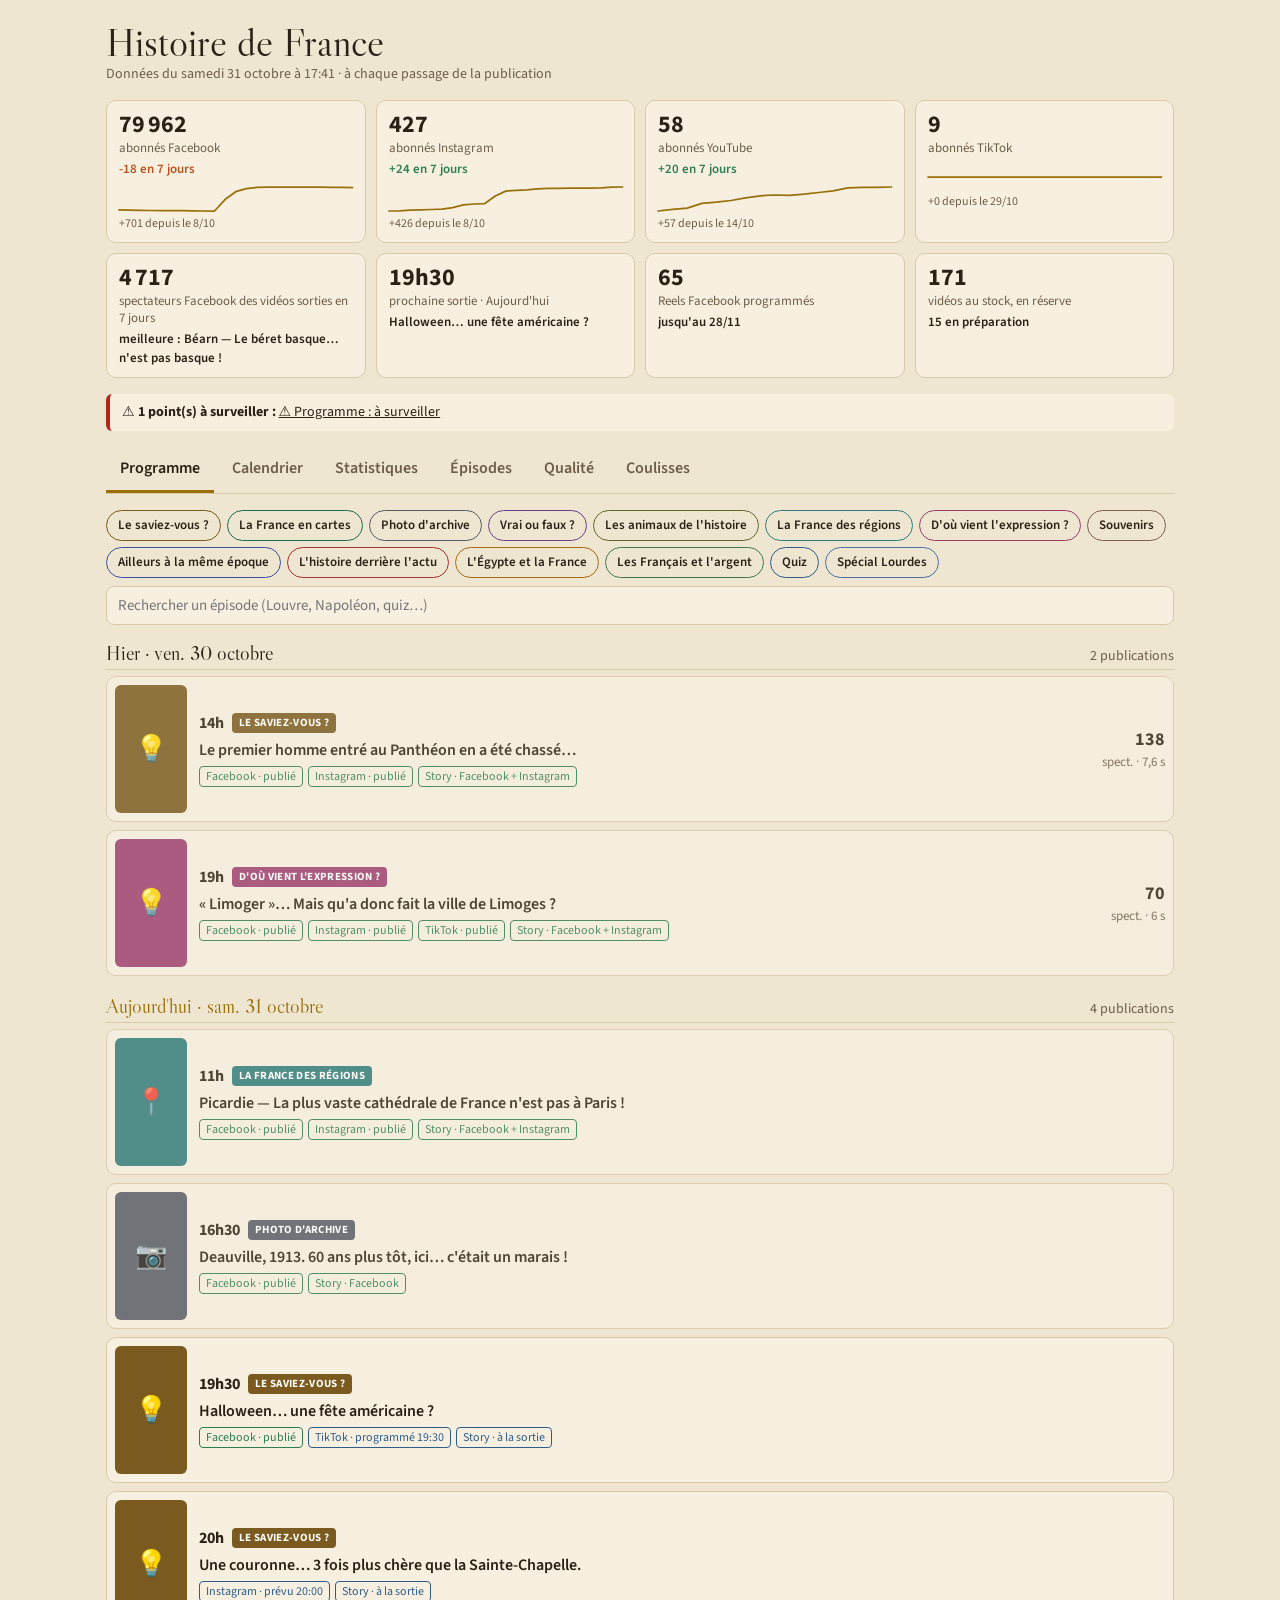
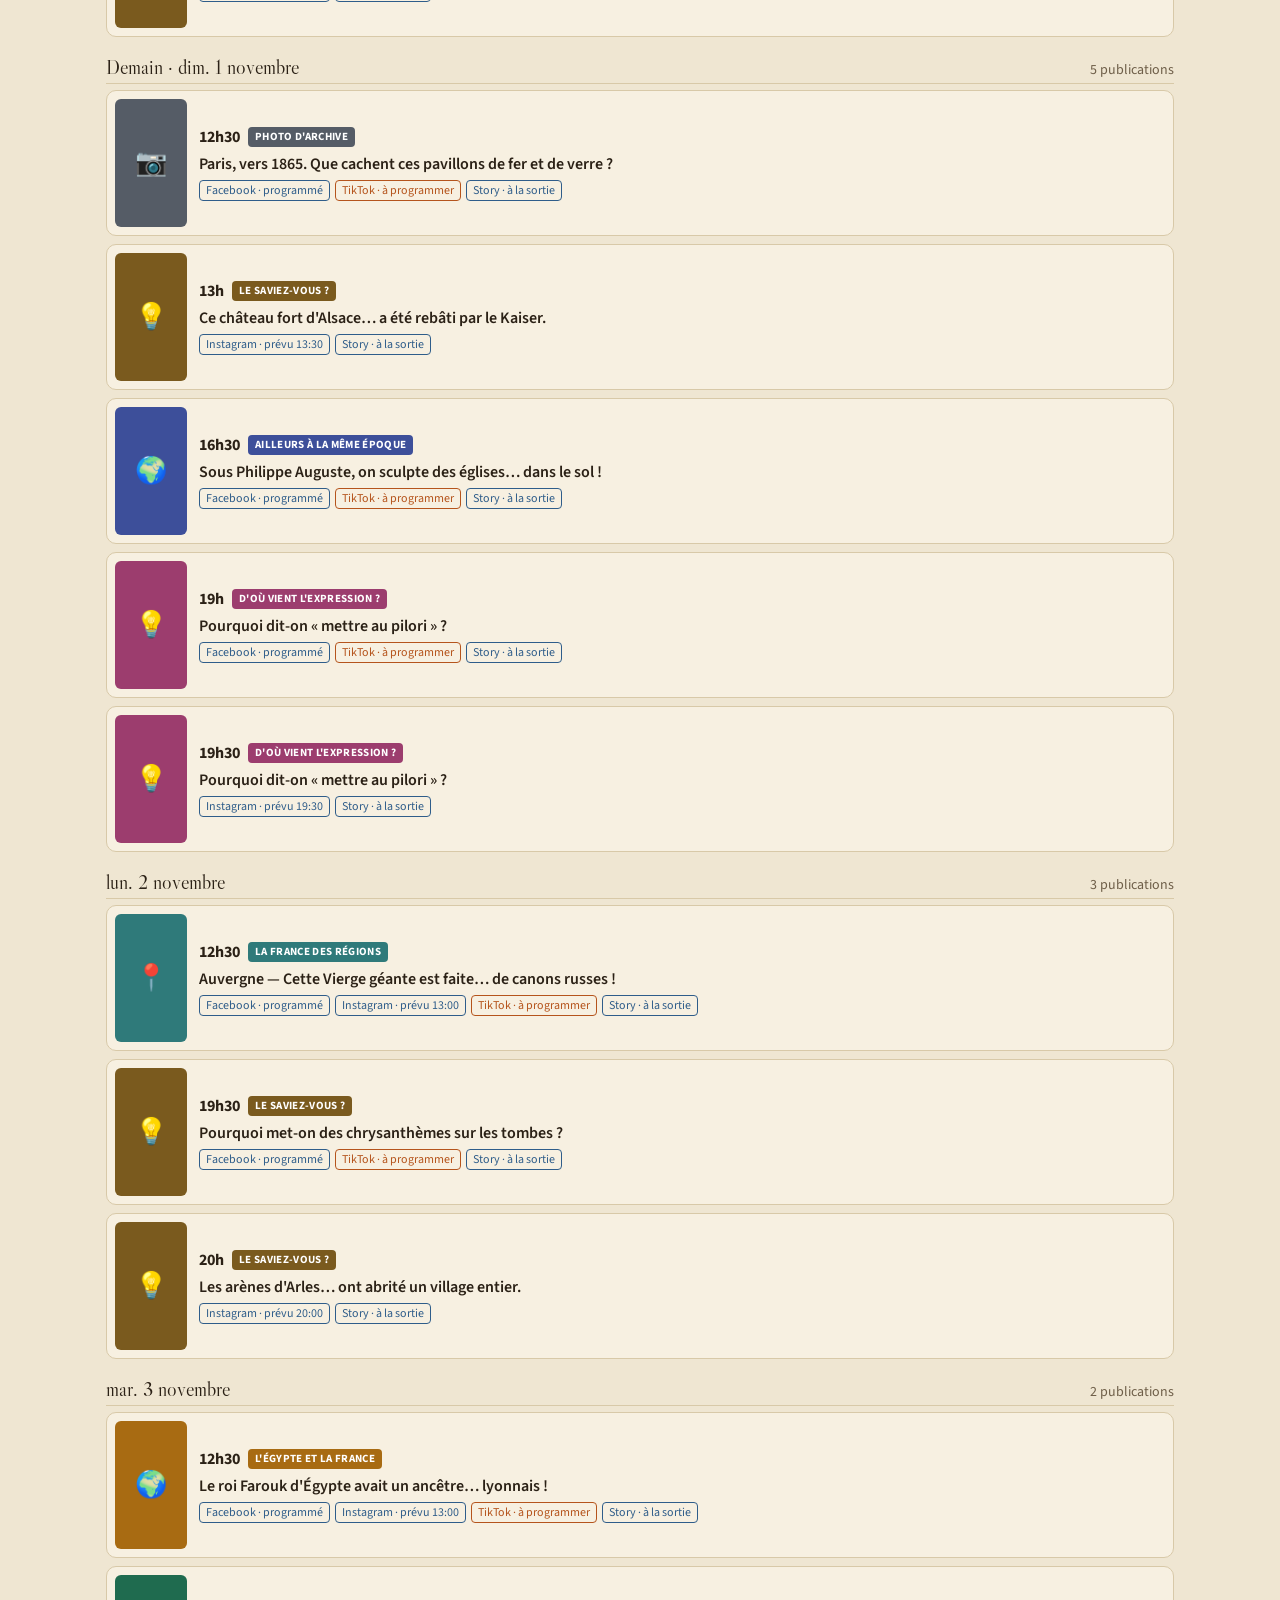
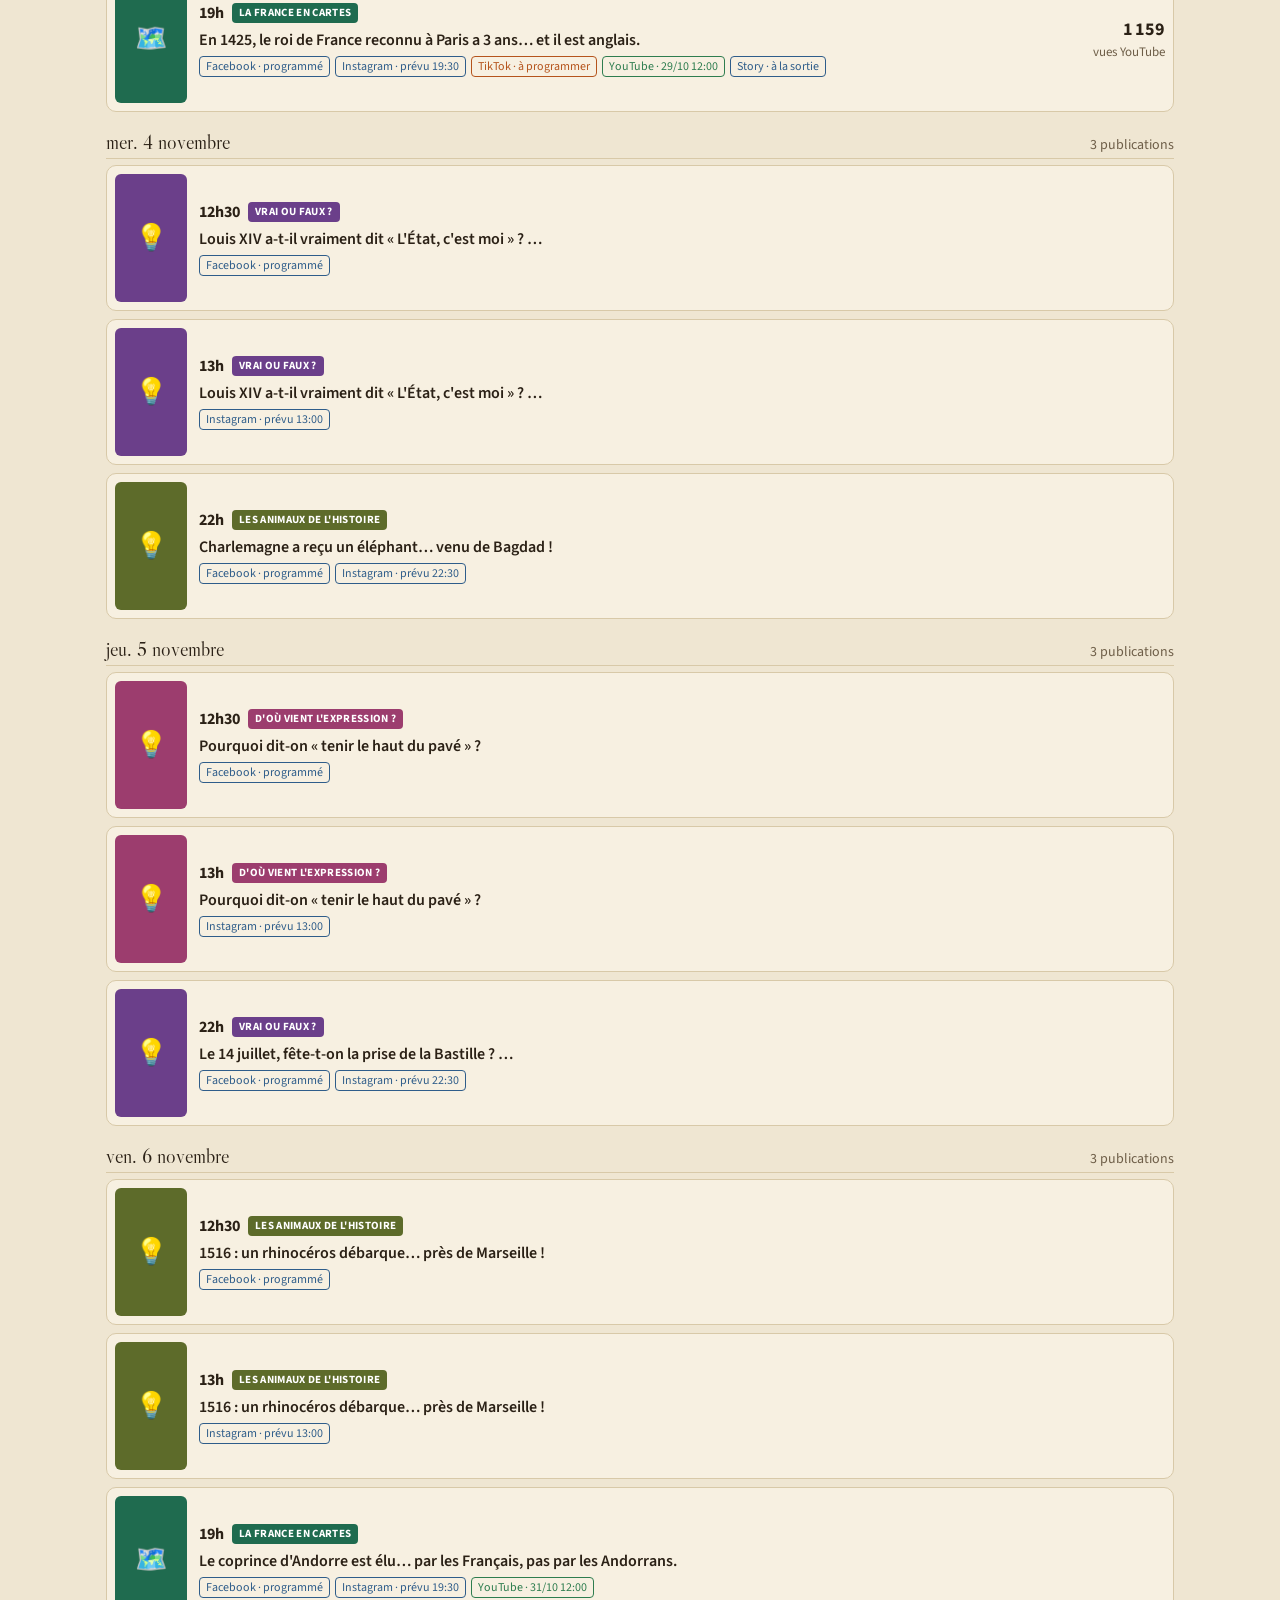
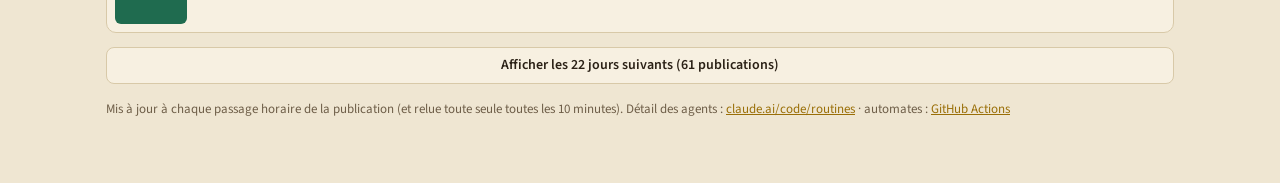
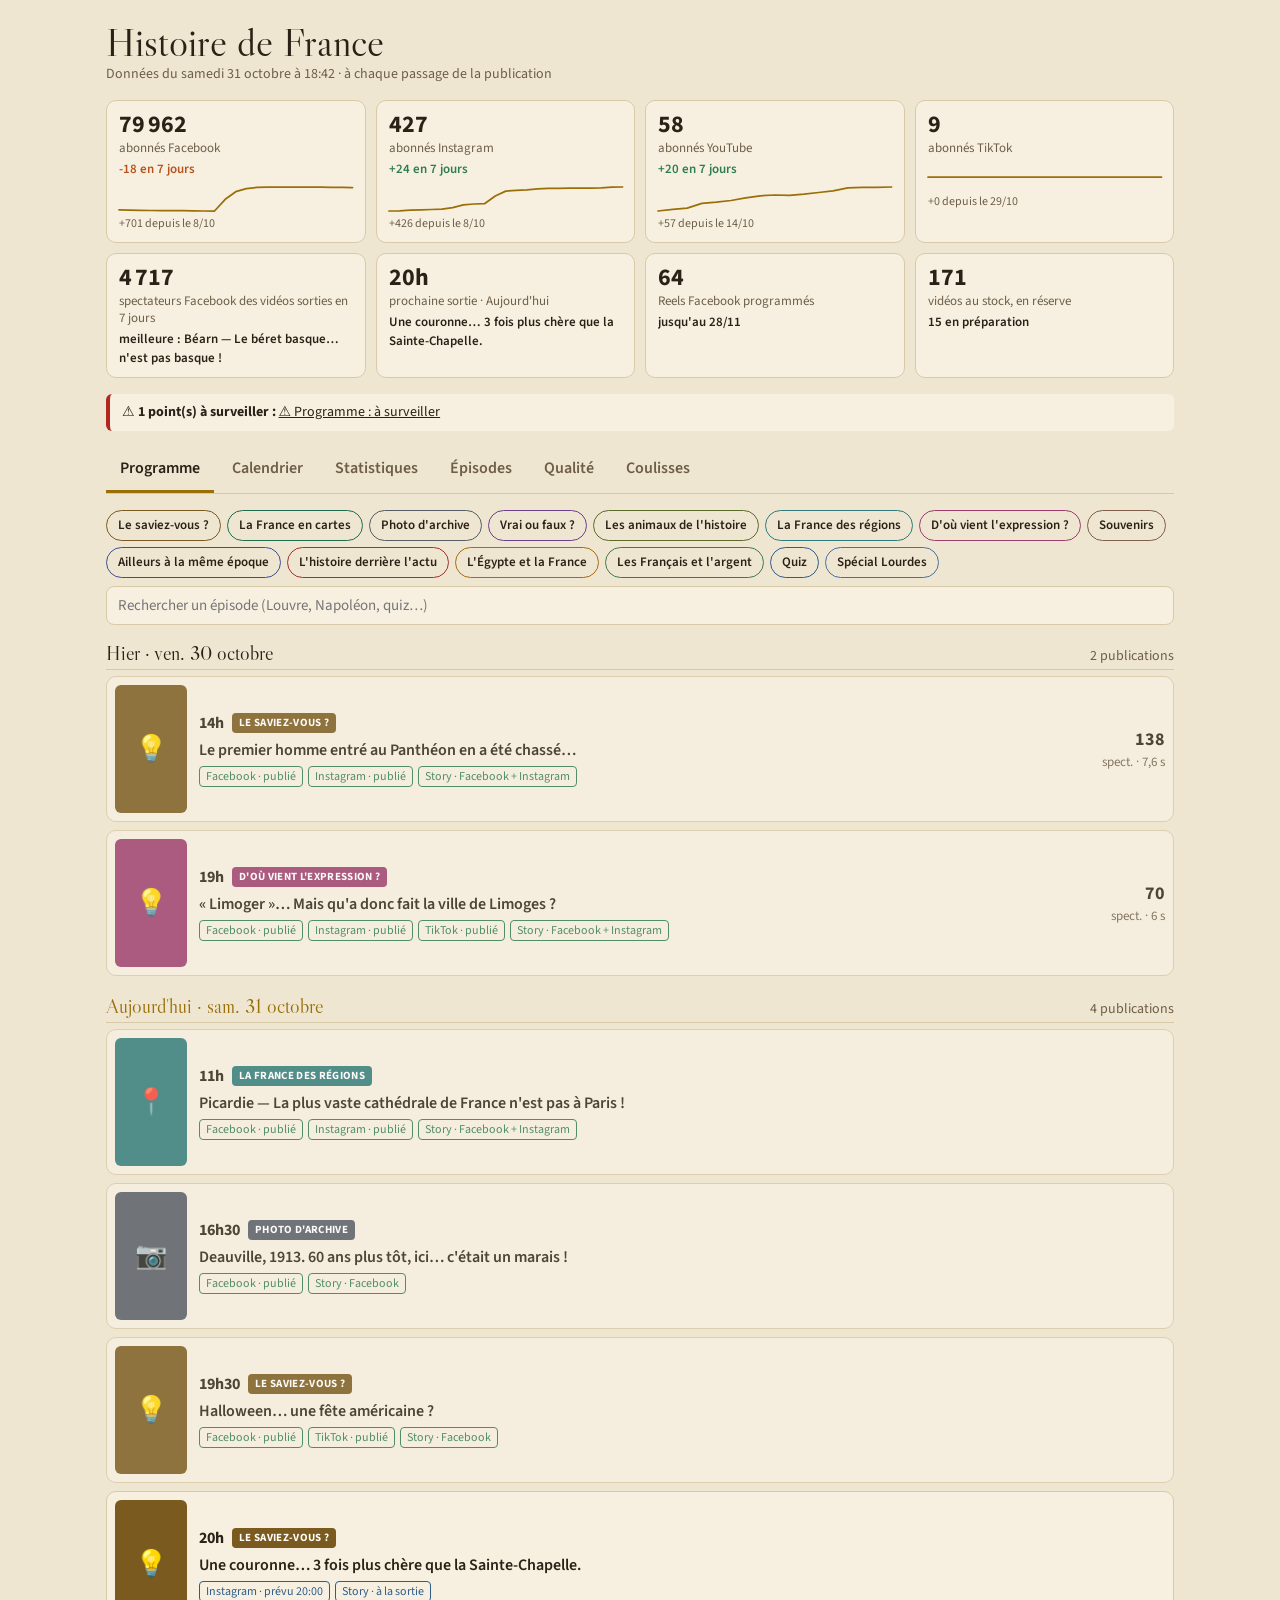
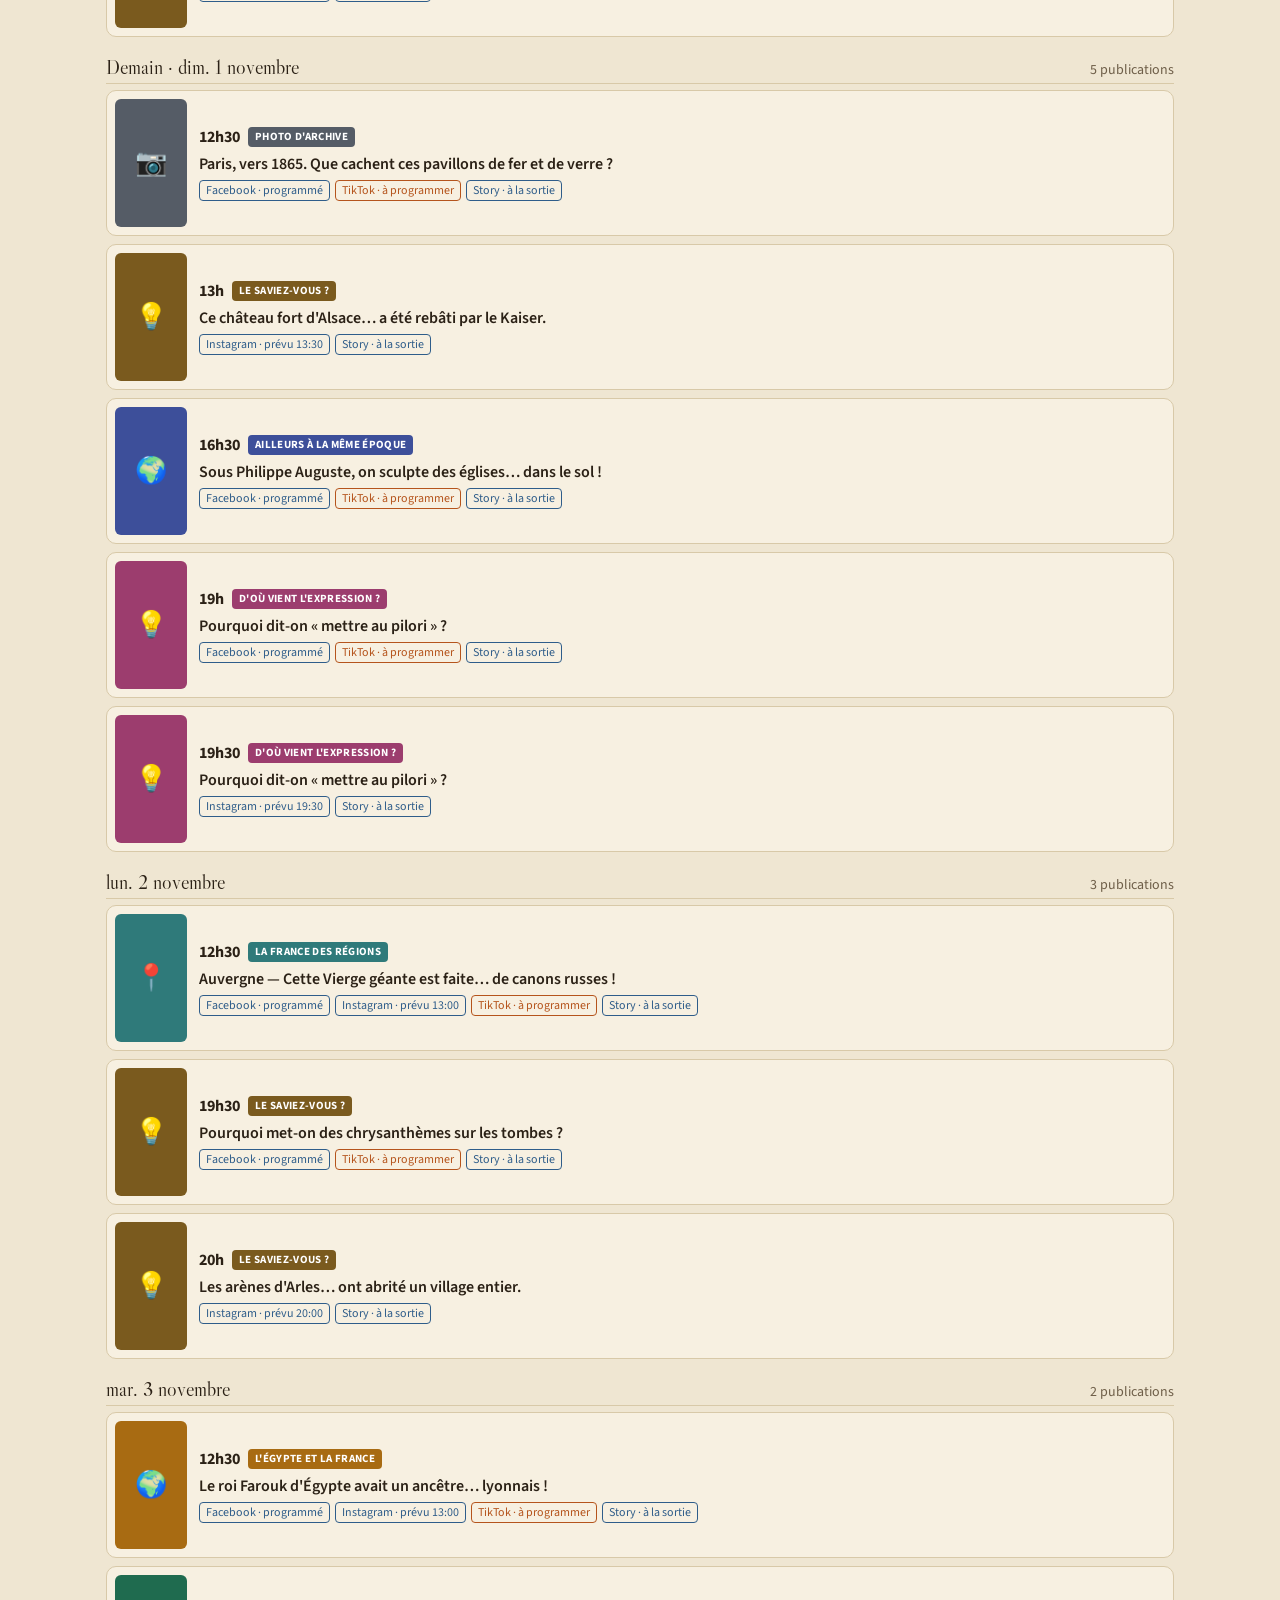
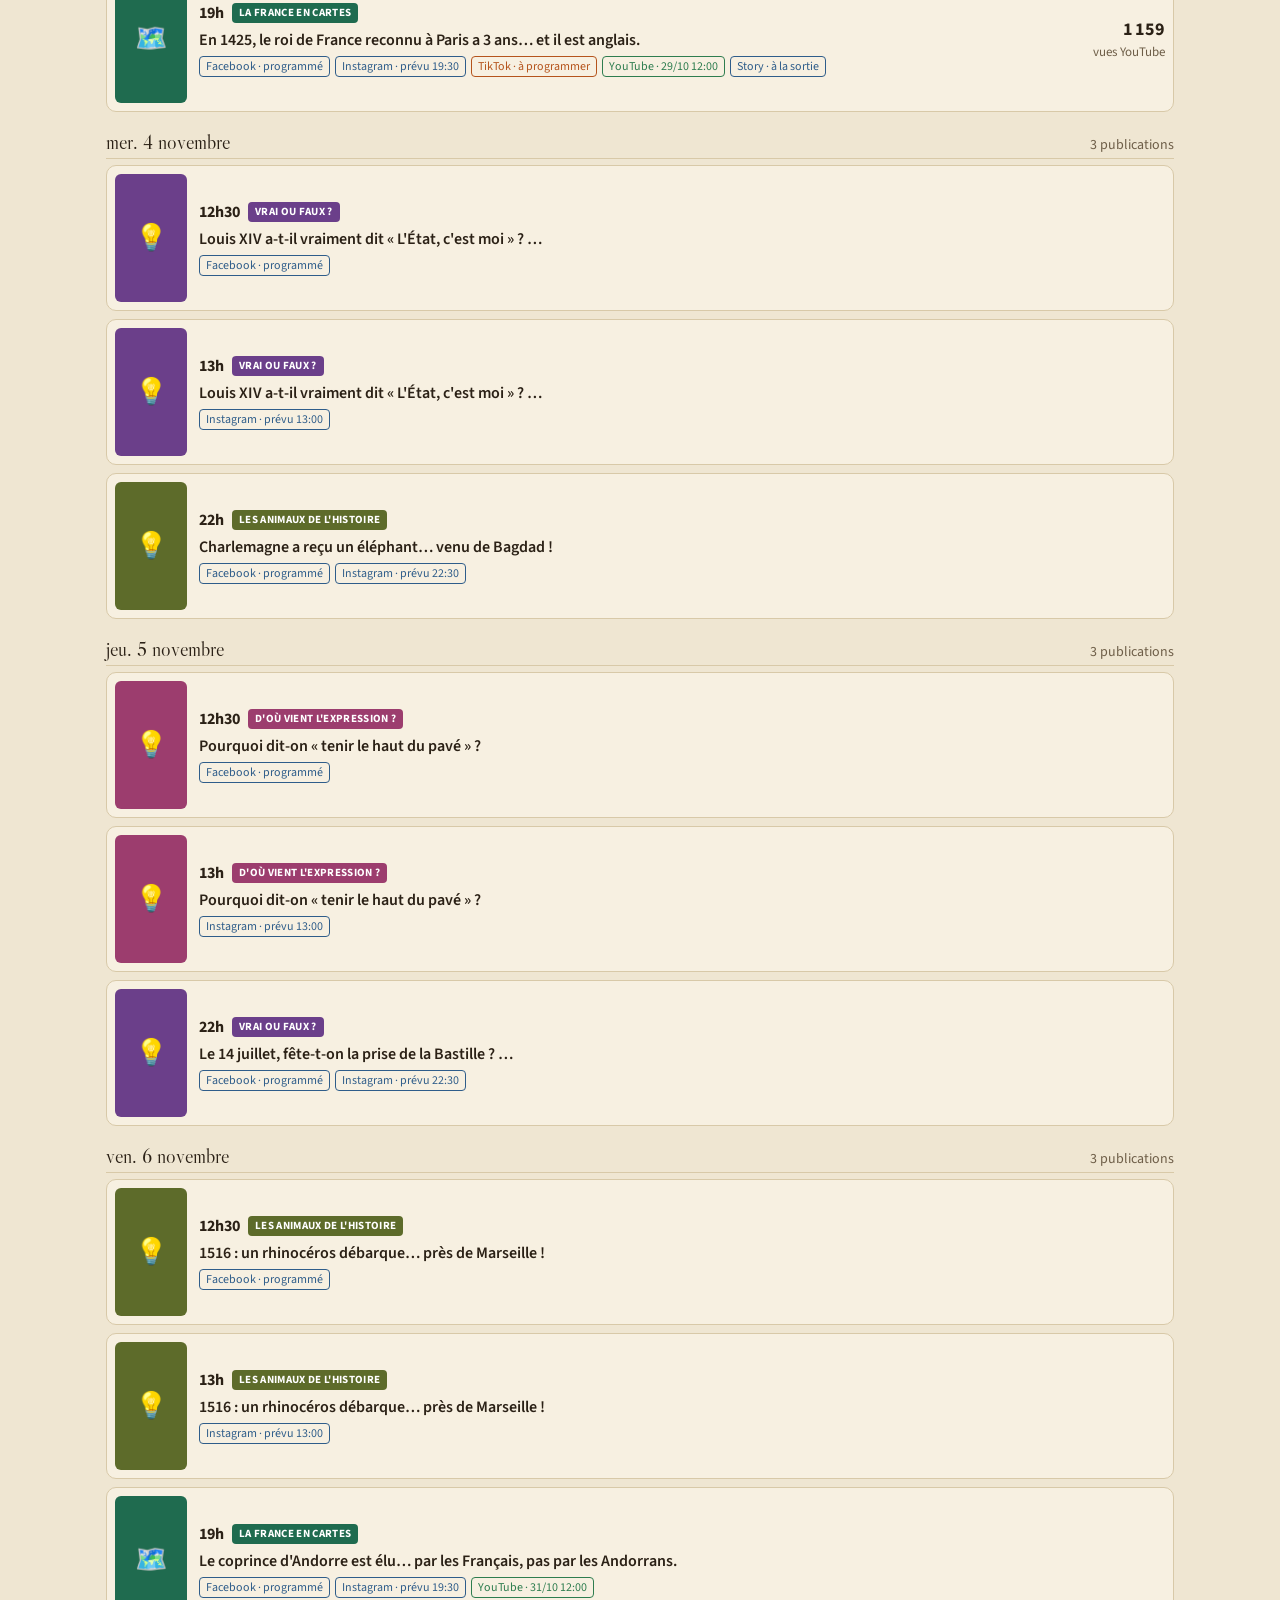
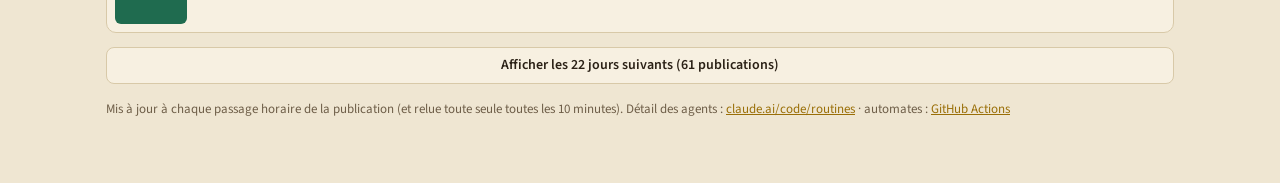
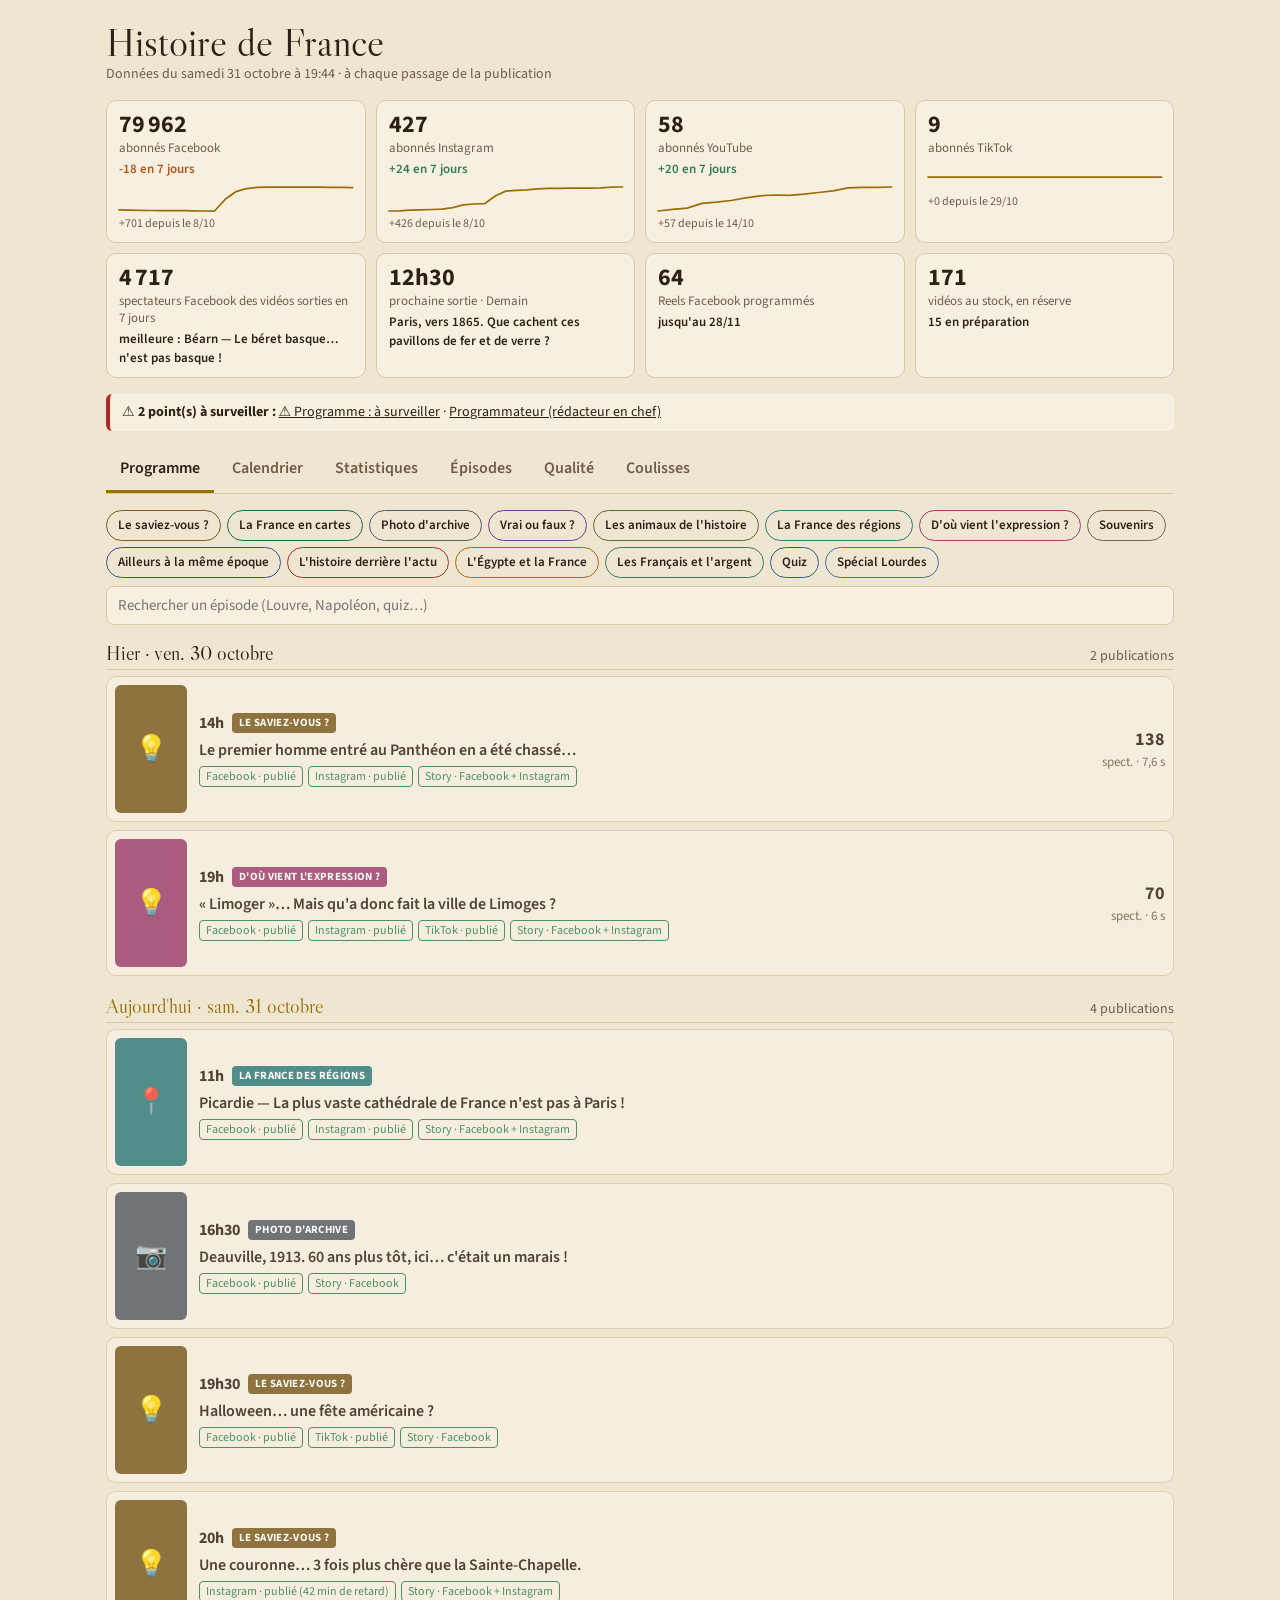
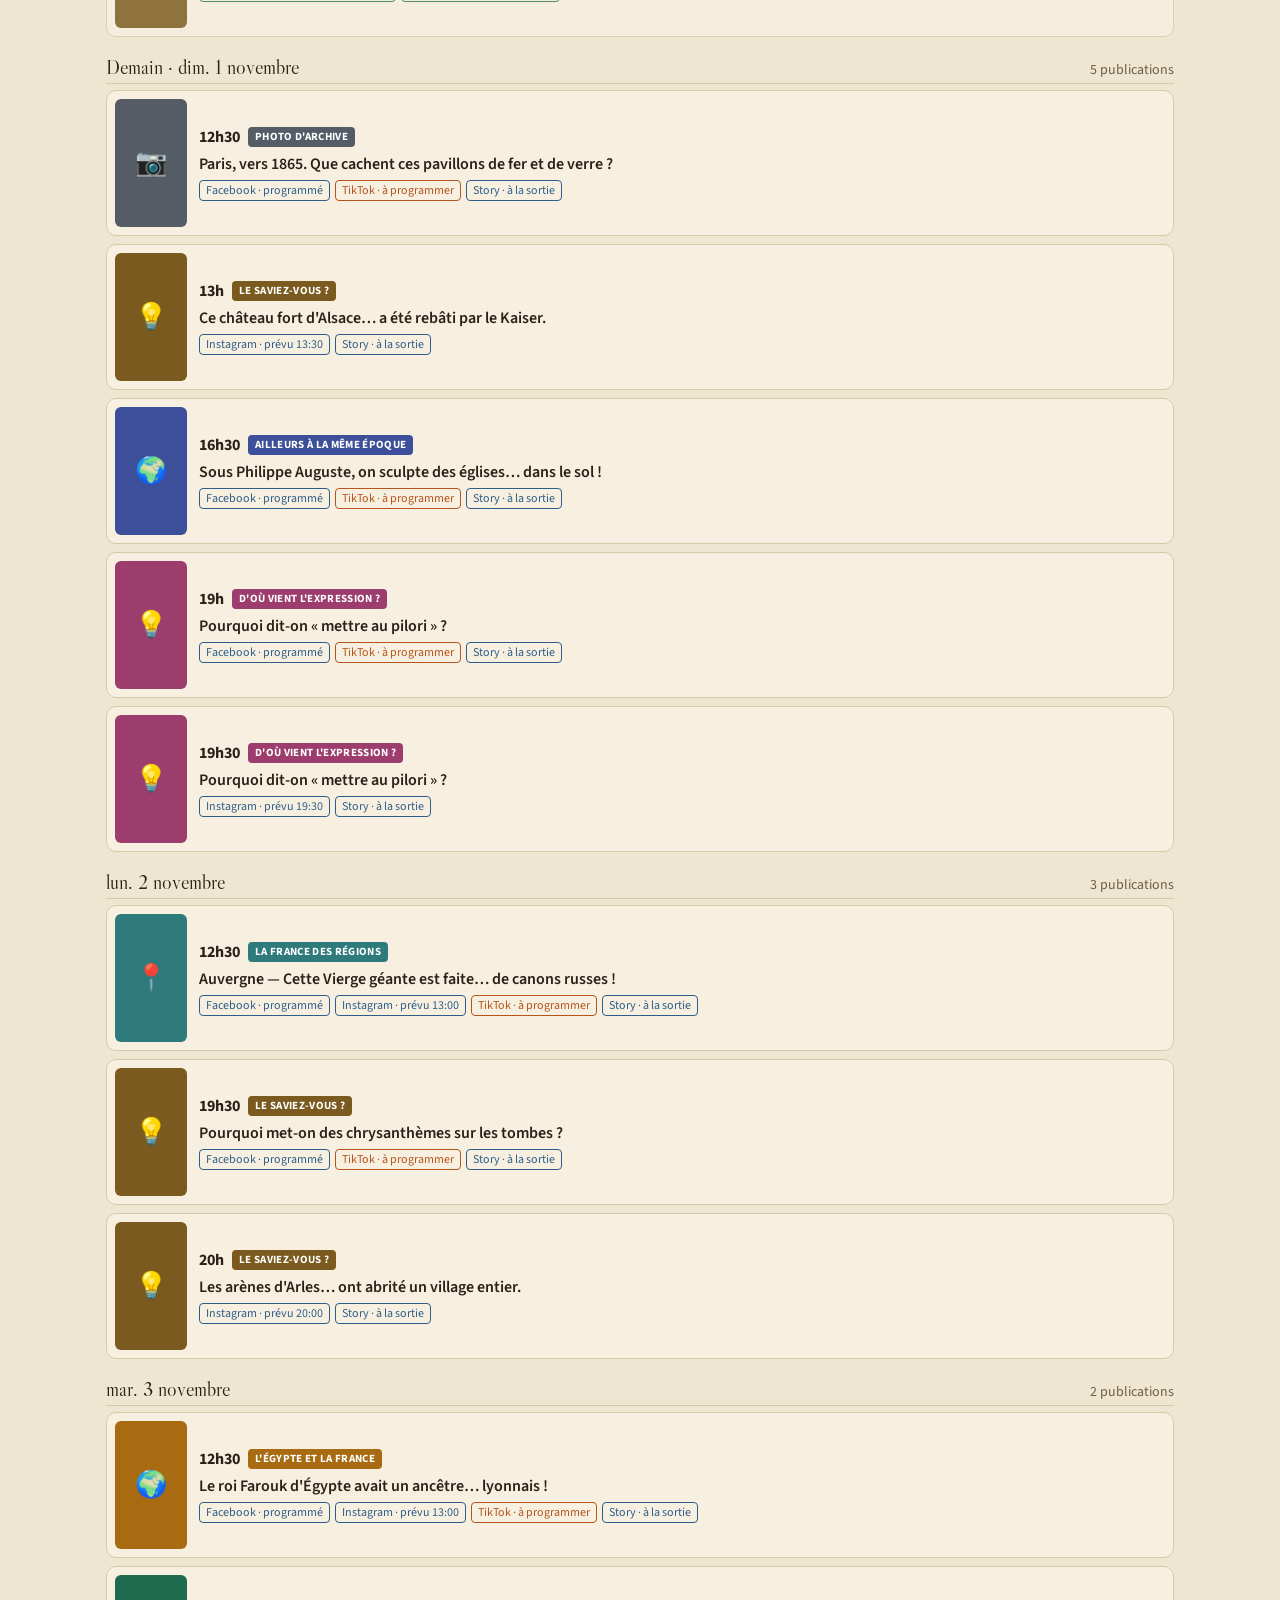
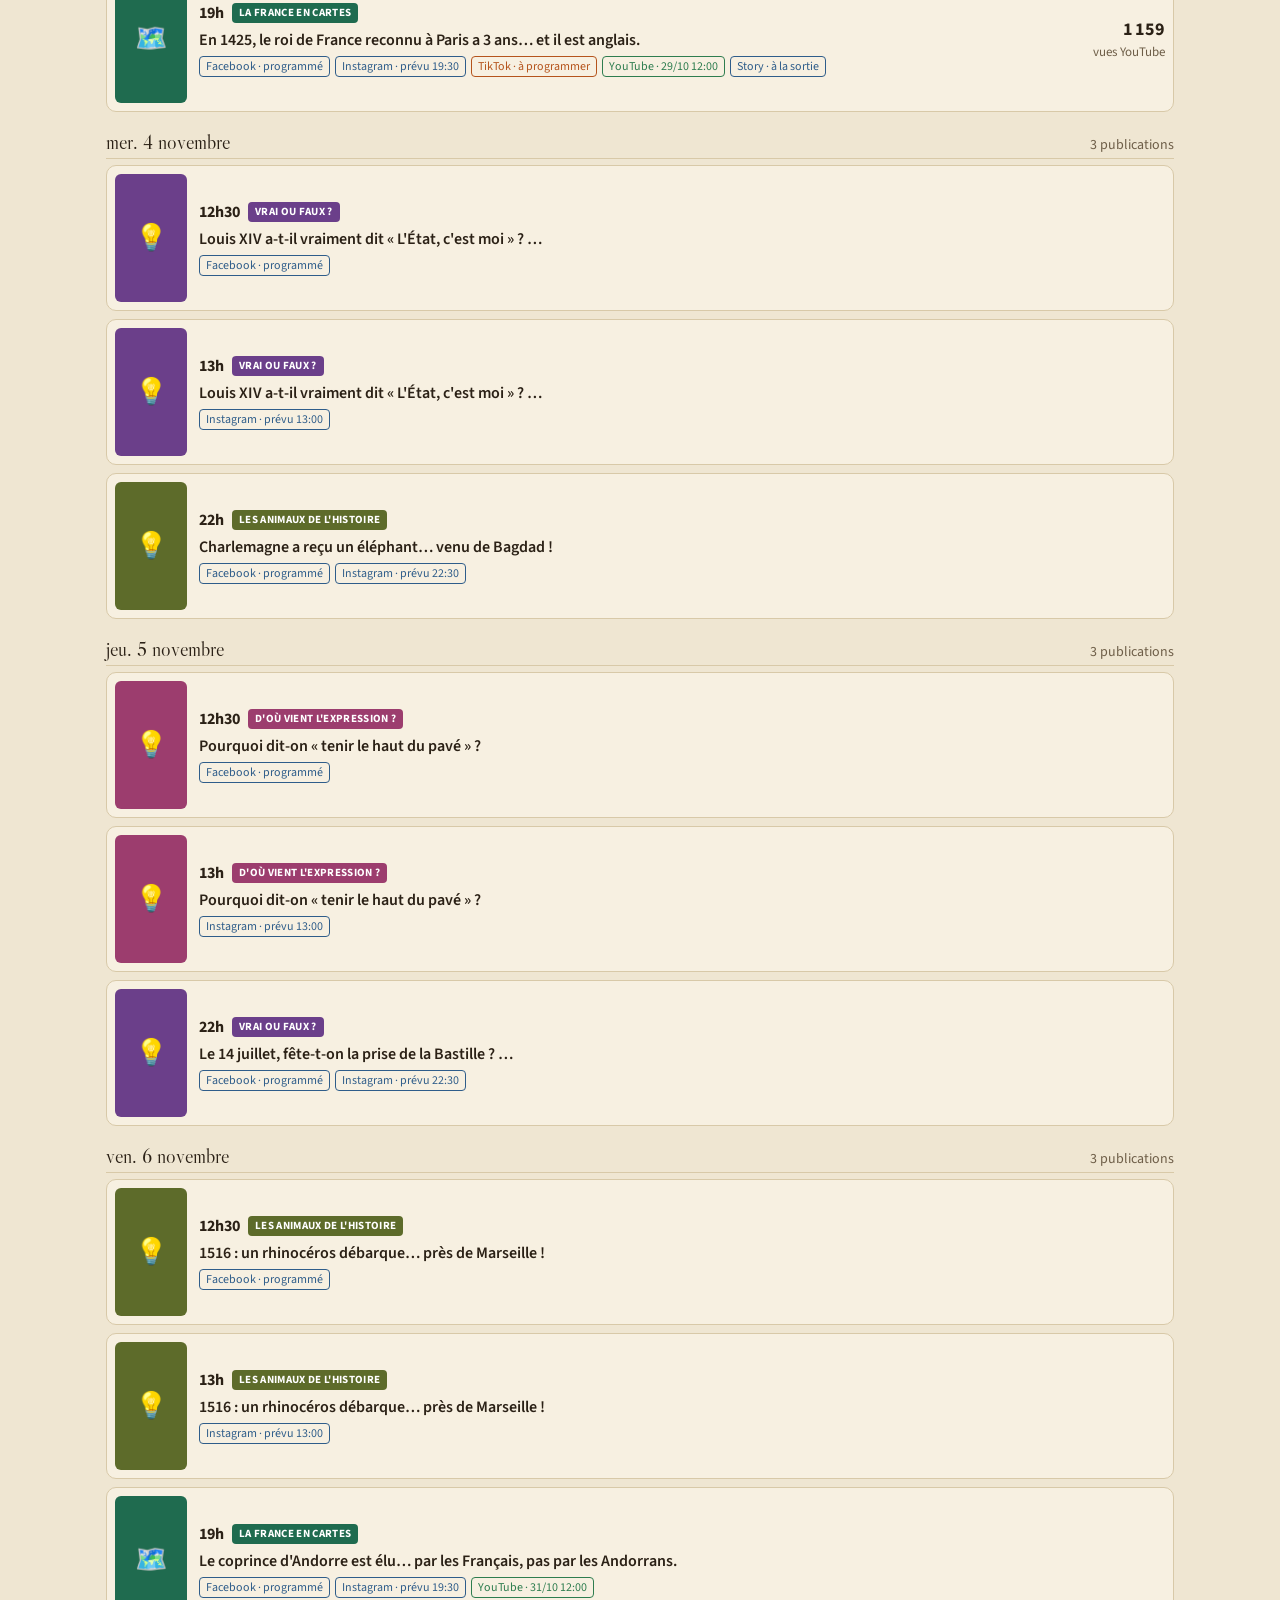
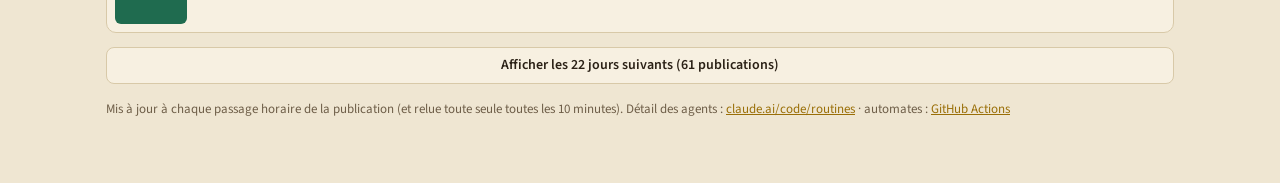
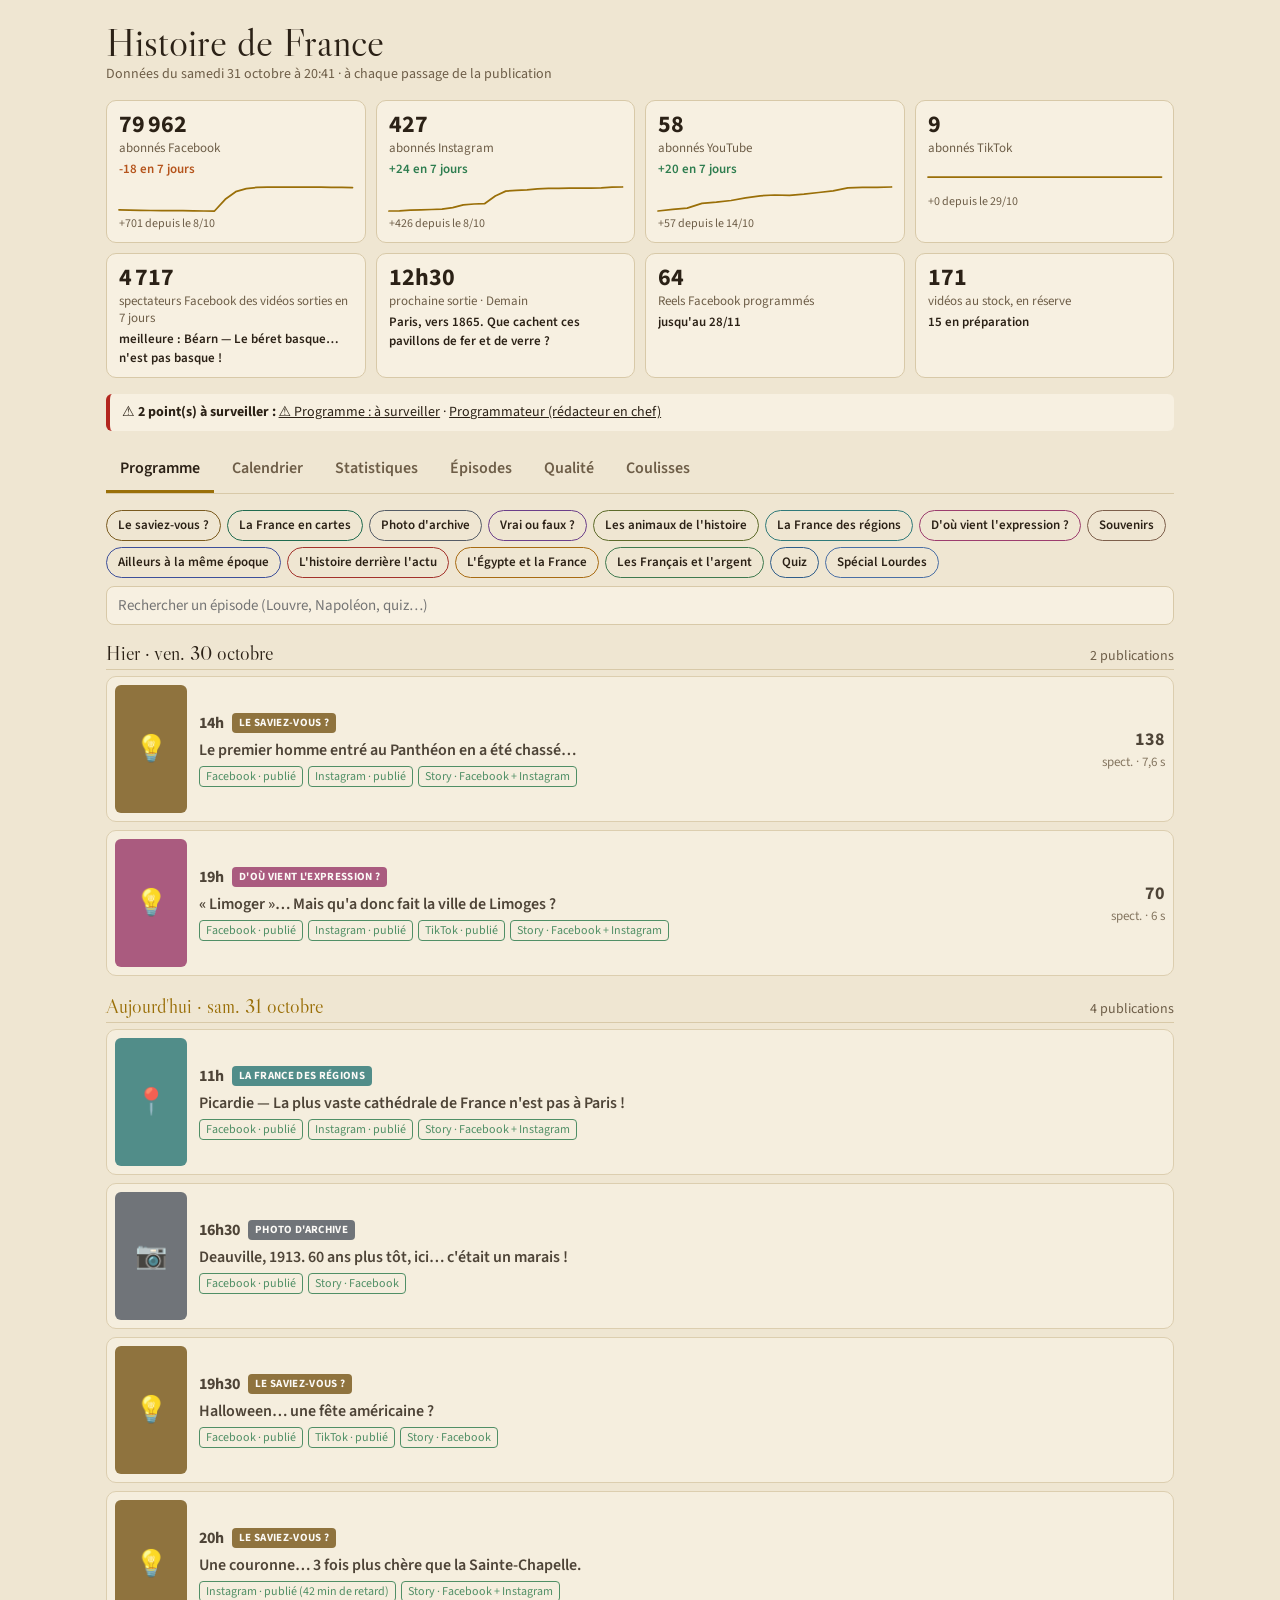
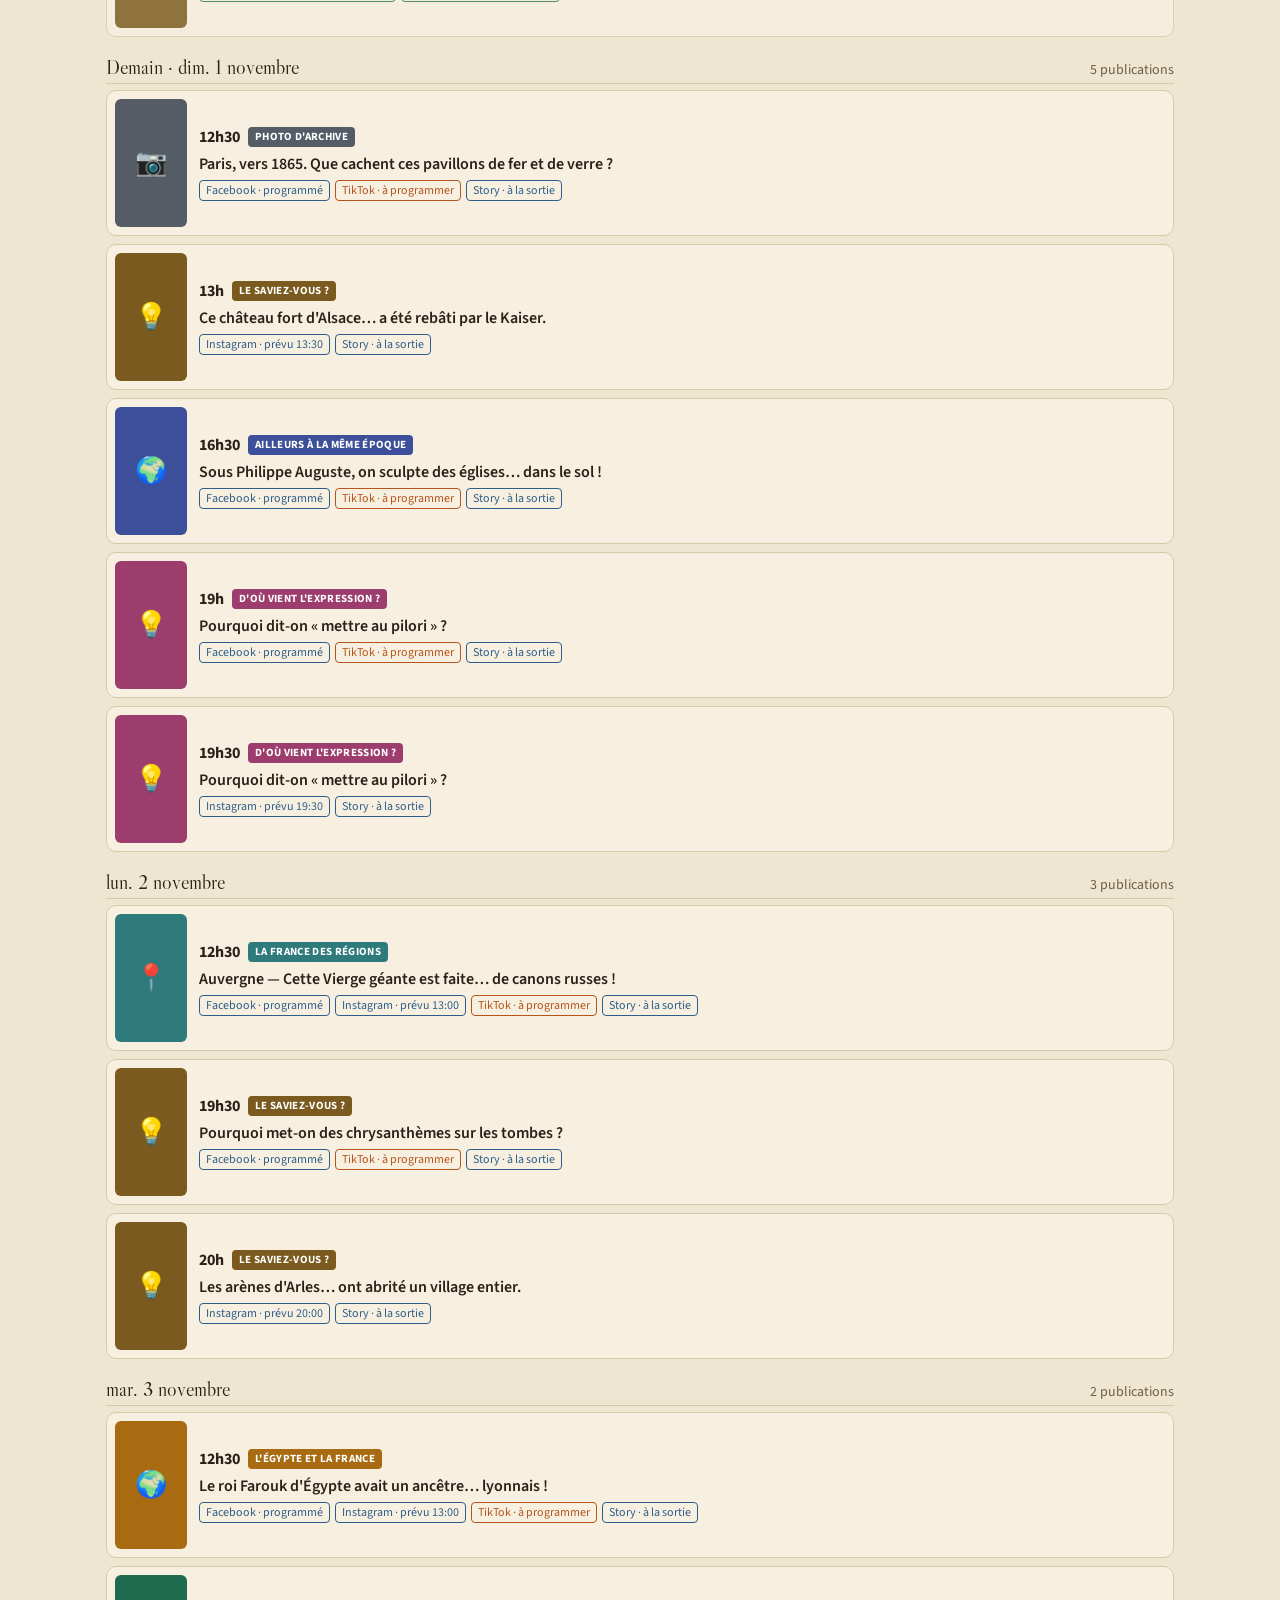
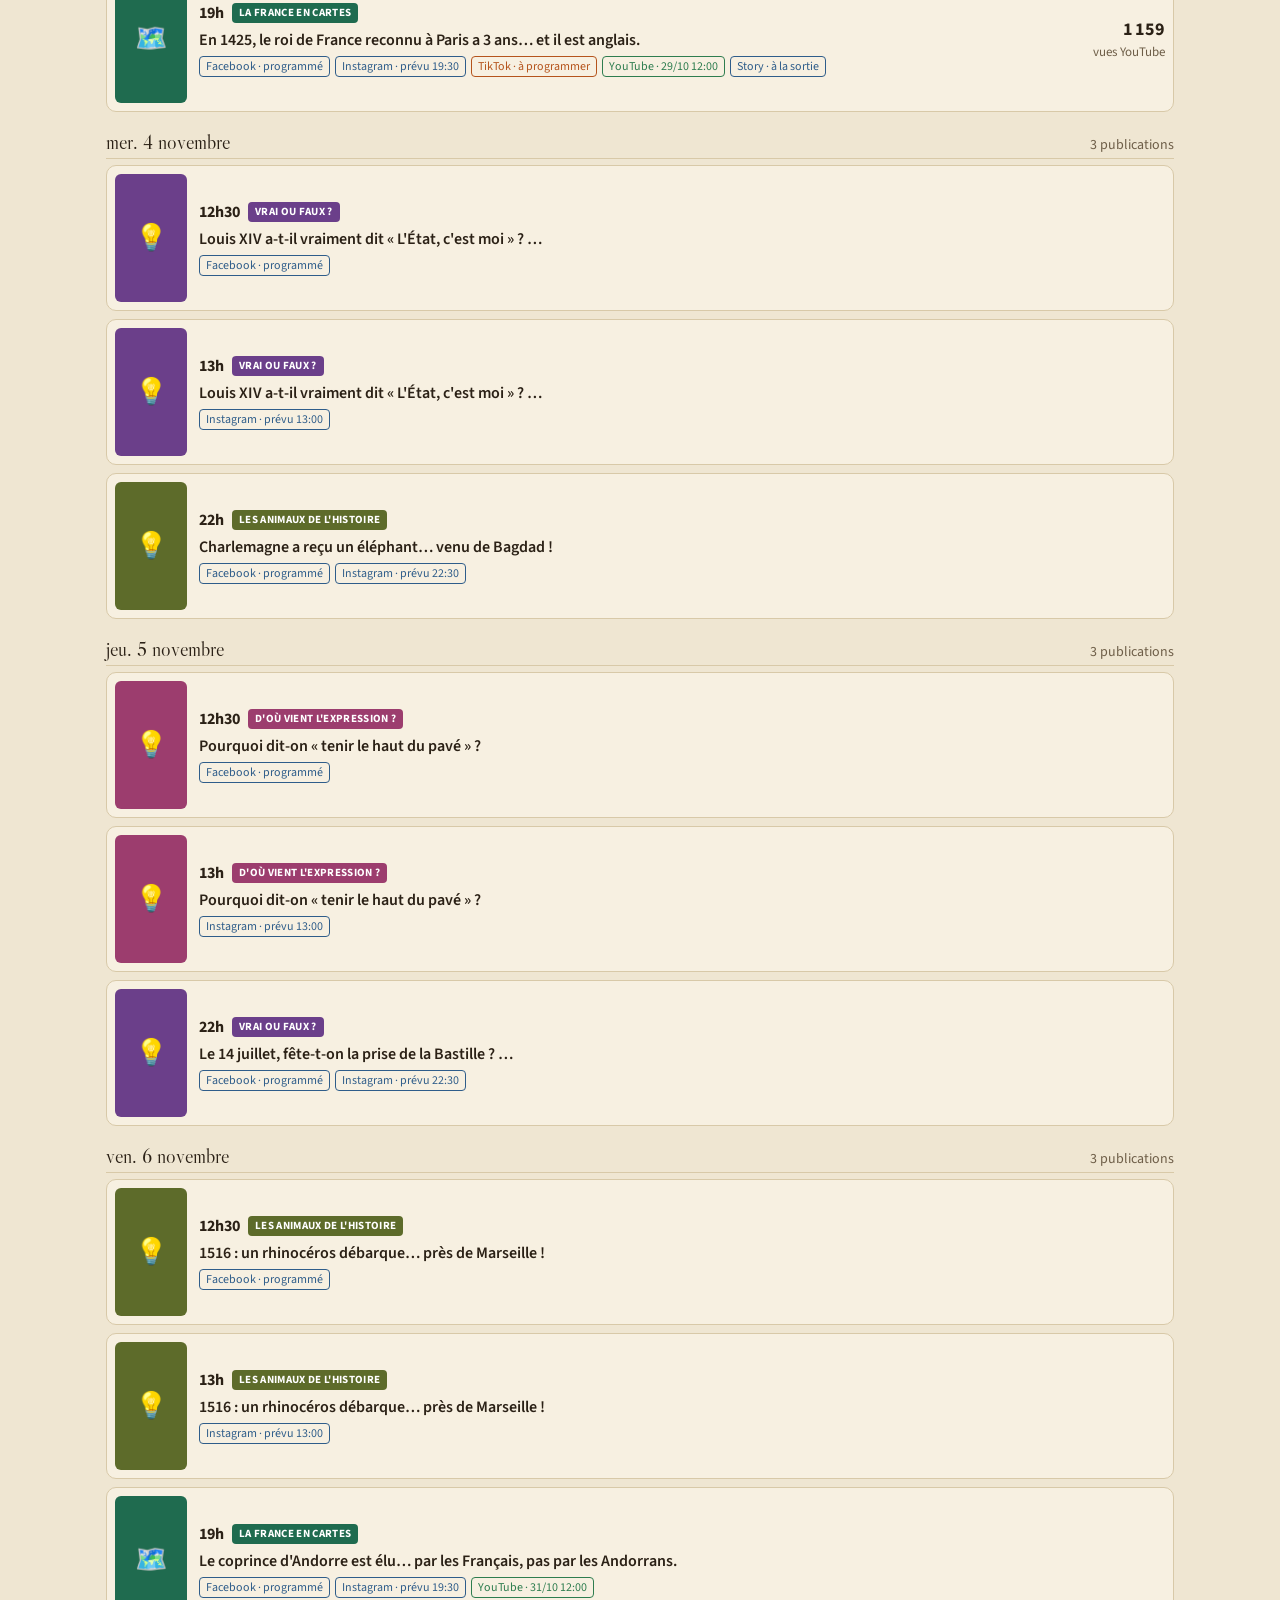
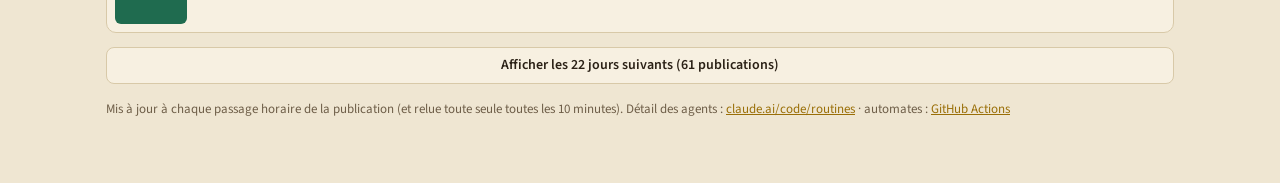
